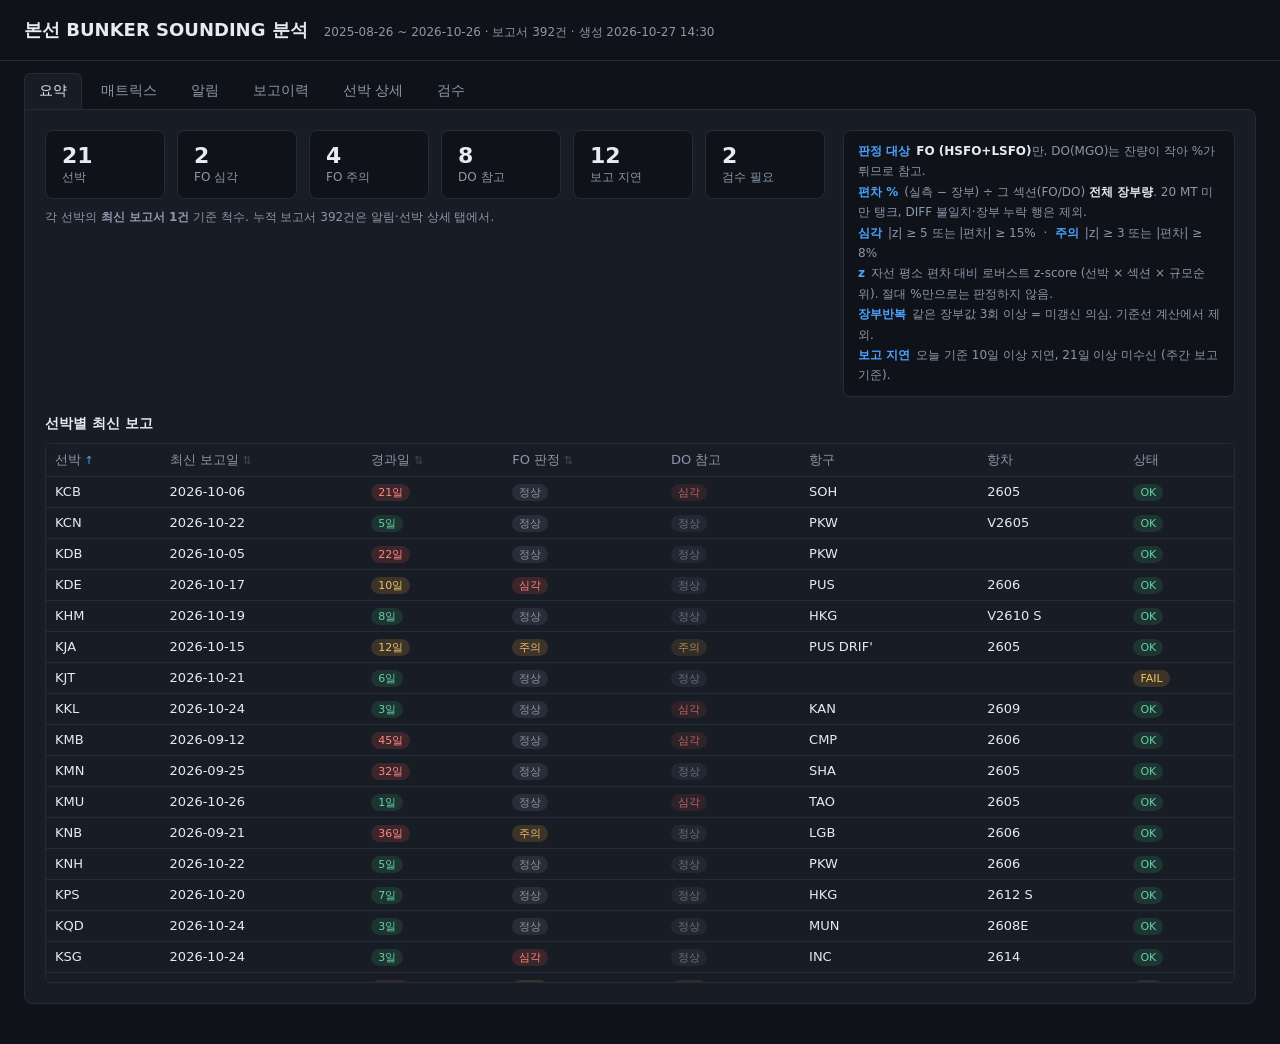
==== archive/bsr/index.html @ 246cec96 "chore(archive): 정적 자료 갱신 — archive/bsr/index.html" ====
<!DOCTYPE html>
<html lang="ko">
<head>
<meta charset="utf-8">
<meta name="viewport" content="width=device-width, initial-scale=1">
<title>본선 BUNKER SOUNDING 분석</title>
<style>
  :root{
    --bg:#0f1319; --panel:#171c25; --line:#252c38; --text:#e6eaf2;
    --muted:#8b97ab; --accent:#4da3ff; --pocket:#3fb27f; --short:#e2544a;
    --warn:#e0a33e; --high:#e2544a;
  }
  *{box-sizing:border-box}
  body{margin:0;background:var(--bg);color:var(--text);
    font-family:"Malgun Gothic","맑은 고딕",system-ui,sans-serif;font-size:14px}
  header{padding:18px 24px;border-bottom:1px solid var(--line);
    display:flex;align-items:baseline;gap:16px;flex-wrap:wrap}
  h1{font-size:18px;margin:0;font-weight:600}
  .sub{color:var(--muted);font-size:12px}
  nav{display:flex;gap:4px;padding:12px 24px 0;flex-wrap:wrap}
  nav button{background:none;border:1px solid transparent;color:var(--muted);
    padding:8px 14px;border-radius:6px 6px 0 0;cursor:pointer;font-size:14px}
  nav button.on{color:var(--text);background:var(--panel);
    border-color:var(--line);border-bottom-color:var(--panel)}
  main{padding:0 24px 40px}
  section{display:none;background:var(--panel);border:1px solid var(--line);
    border-radius:0 8px 8px 8px;padding:20px}
  section.on{display:block}
  .toprow{display:flex;gap:18px;align-items:flex-start;flex-wrap:wrap;
    margin-bottom:18px}
  .kpis{display:flex;gap:12px;flex-wrap:wrap}
  .rules{flex:1;min-width:360px;background:var(--bg);border:1px solid var(--line);
    border-radius:8px;padding:10px 14px;font-size:12px;line-height:1.7;
    color:var(--muted)}
  .rules b{color:var(--text);font-weight:600}
  .rules .t{color:var(--accent);font-weight:600;margin-right:6px}
  .pill.none{background:rgba(139,151,171,.14);color:var(--muted)}
  .kpi{background:var(--bg);border:1px solid var(--line);border-radius:8px;
    padding:12px 16px;min-width:120px}
  .kpi b{display:block;font-size:22px;font-weight:600}
  .kpi span{color:var(--muted);font-size:12px}
  table{border-collapse:collapse;width:100%;font-size:13px}
  th,td{border-bottom:1px solid var(--line);padding:7px 9px;text-align:left;
    white-space:nowrap}
  th{color:var(--muted);font-weight:500;position:sticky;top:0;
    background:var(--panel)}
  td.num,th.num{text-align:right;font-variant-numeric:tabular-nums}
  th[data-k]{cursor:pointer;user-select:none}
  th[data-k]::after{content:" \21C5";opacity:.35;font-size:11px}
  th[data-k].asc::after{content:" \2191";opacity:1;color:var(--accent)}
  th[data-k].desc::after{content:" \2193";opacity:1;color:var(--accent)}
  .wrap{max-height:60vh;overflow:auto;border:1px solid var(--line);
    border-radius:6px}
  .pill{padding:2px 7px;border-radius:99px;font-size:11px}
  .pill.high{background:rgba(226,84,74,.18);color:#ff8880}
  .pill.warn{background:rgba(224,163,62,.18);color:#f0c069}
  .pill.ok{background:rgba(63,178,127,.16);color:#63d3a1}
  textarea{width:100%;min-height:180px;background:var(--bg);color:var(--text);
    border:1px solid var(--line);border-radius:6px;padding:10px;
    font-family:Consolas,monospace;font-size:12px;line-height:1.5}
  .mono{text-align:center;font-variant-numeric:tabular-nums}
  .mono.zero{color:var(--short)}
  .pos{color:var(--pocket)} .neg{color:var(--short)}
  .matrix{overflow:auto;border:1px solid var(--line);border-radius:6px}
  .matrix td,.matrix th{border:1px solid var(--line);text-align:center;
    padding:5px 6px;font-size:12px}
  .matrix th.v{text-align:left}
  .cell{display:block;border-radius:4px;padding:3px 4px;color:#fff}
  .controls{display:flex;gap:10px;align-items:center;margin-bottom:14px;
    flex-wrap:wrap}
  select,input{background:var(--bg);color:var(--text);
    border:1px solid var(--line);border-radius:6px;padding:7px 10px;
    font-size:13px}
  .legend{color:var(--muted);font-size:12px;margin-top:10px}
  .pickrow{display:flex;gap:10px;align-items:center;margin-bottom:10px;
    flex-wrap:wrap;color:var(--muted);font-size:13px}
  .pickrow select{color:var(--text)}
  .chip{background:var(--bg);border:1px solid var(--line);color:var(--muted);
    border-radius:99px;padding:5px 13px;cursor:pointer;font-size:13px}
  .chip.on{background:var(--accent);border-color:var(--accent);color:#06121f;
    font-weight:600}
  .legendrow{display:flex;gap:14px;flex-wrap:wrap;margin-top:8px;
    color:var(--muted);font-size:12px}
  .legendrow .lg{display:flex;align-items:center;gap:6px}
  .legendrow i{width:11px;height:11px;border-radius:3px;display:inline-block}
  .tag{background:var(--line);color:var(--muted);border-radius:4px;
    padding:1px 6px;font-size:11px;margin-left:2px}
  #tip{position:fixed;z-index:20;display:none;pointer-events:none;
    background:#0b0f15;border:1px solid var(--line);border-radius:6px;
    padding:9px 11px;font-size:12px;line-height:1.6;color:var(--text);
    box-shadow:0 6px 22px rgba(0,0,0,.5);white-space:nowrap}
  #tip b{color:var(--accent);font-weight:600}
  #tip .k{color:var(--muted);display:inline-block;min-width:52px}
  svg{display:block;max-width:100%}
  .axis{stroke:var(--line)} .gridline{stroke:var(--line);stroke-dasharray:3 3}
  .tick{fill:var(--muted);font-size:10px}
</style>
</head>
<body>
<header>
  <h1>본선 BUNKER SOUNDING 분석</h1>
  <span class="sub" id="meta"></span>
</header>
<nav id="tabs"></nav>
<div id="tip"></div>
<main>
  <section id="tab-summary" class="on"></section>
  <section id="tab-matrix"></section>
  <section id="tab-alerts"></section>
  <section id="tab-reporting"></section>
  <section id="tab-vessel"></section>
  <section id="tab-review"></section>
</main>
<script>
const DATA = {"generated": "2026-10-27 14:30", "today": "2026-10-27", "rows": [{"file": "KCB_BSR_20260101.xlsx", "code": "KCB", "name": "KMTC COLOMBO", "date": "2026-01-01", "port": "KHI", "voy": "2507", "section": "DO", "grade": "MGO", "sounding": 262.1, "log": 220.671, "diff": 41.429, "pct": 18.774, "sec_log": 220.671, "sg": 0.85, "status": "OK", "reasons": "", "ok": true, "rank": 1, "stale_log": false, "z": 0.06}, {"file": "KCB_BSR_20260101.xlsx", "code": "KCB", "name": "KMTC COLOMBO", "date": "2026-01-01", "port": "KHI", "voy": "2507", "section": "FO", "grade": "HSFO", "sounding": 3656.586, "log": 3612.864, "diff": 43.722, "pct": 1.089, "sec_log": 4016.551, "sg": 0.97, "status": "OK", "reasons": "", "ok": true, "rank": 1, "stale_log": false, "z": 0.66}, {"file": "KCB_BSR_20260101.xlsx", "code": "KCB", "name": "KMTC COLOMBO", "date": "2026-01-01", "port": "KHI", "voy": "2507", "section": "FO", "grade": "LSFO", "sounding": 433.866, "log": 403.687, "diff": 30.179, "pct": 0.751, "sec_log": 4016.551, "sg": 0.95, "status": "OK", "reasons": "", "ok": true, "rank": 2, "stale_log": false, "z": 0.66}, {"file": "KCB_BSR_20260118.xlsx", "code": "KCB", "name": "KMTC COLOMBO", "date": "2026-01-18", "port": "KHI", "voy": "2507", "section": "DO", "grade": "MGO", "sounding": 259.993, "log": 220.671, "diff": 39.322, "pct": 17.819, "sec_log": 220.671, "sg": 0.85, "status": "OK", "reasons": "DATE_MISMATCH", "ok": true, "rank": 1, "stale_log": false, "z": 0.0}, {"file": "KCB_BSR_20260118.xlsx", "code": "KCB", "name": "KMTC COLOMBO", "date": "2026-01-18", "port": "KHI", "voy": "2507", "section": "FO", "grade": "HSFO", "sounding": 3656.586, "log": 3612.864, "diff": 43.722, "pct": 1.134, "sec_log": 3855.755, "sg": 0.97, "status": "OK", "reasons": "DATE_MISMATCH", "ok": true, "rank": 1, "stale_log": false, "z": 0.67}, {"file": "KCB_BSR_20260118.xlsx", "code": "KCB", "name": "KMTC COLOMBO", "date": "2026-01-18", "port": "KHI", "voy": "2507", "section": "FO", "grade": "LSFO", "sounding": 285.57, "log": 242.891, "diff": 42.679, "pct": 1.107, "sec_log": 3855.755, "sg": 0.95, "status": "OK", "reasons": "DATE_MISMATCH", "ok": true, "rank": 2, "stale_log": false, "z": 1.24}, {"file": "KCB_BSR_20260124.xlsx", "code": "KCB", "name": "KMTC COLOMBO", "date": "2026-01-24", "port": "TAO", "voy": "2601", "section": "DO", "grade": "MGO", "sounding": 314.344, "log": 287.641, "diff": 26.703, "pct": 9.283, "sec_log": 287.641, "sg": 0.85, "status": "OK", "reasons": "", "ok": true, "rank": 1, "stale_log": false, "z": -0.56}, {"file": "KCB_BSR_20260124.xlsx", "code": "KCB", "name": "KMTC COLOMBO", "date": "2026-01-24", "port": "TAO", "voy": "2601", "section": "FO", "grade": "HSFO", "sounding": 2595.301, "log": 2546.126, "diff": 49.175, "pct": 1.799, "sec_log": 2733.166, "sg": 0.97, "status": "OK", "reasons": "", "ok": true, "rank": 1, "stale_log": false, "z": 0.96}, {"file": "KCB_BSR_20260124.xlsx", "code": "KCB", "name": "KMTC COLOMBO", "date": "2026-01-24", "port": "TAO", "voy": "2601", "section": "FO", "grade": "LSFO", "sounding": 207.74, "log": 187.04, "diff": 20.7, "pct": 0.757, "sec_log": 2733.166, "sg": 0.95, "status": "OK", "reasons": "", "ok": true, "rank": 2, "stale_log": false, "z": 0.67}, {"file": "KCB_BSR_20260205.xlsx", "code": "KCB", "name": "KMTC COLOMBO", "date": "2026-02-05", "port": "SIN", "voy": "2601", "section": "DO", "grade": "MGO", "sounding": 314.344, "log": 287.641, "diff": 26.703, "pct": 9.283, "sec_log": 287.641, "sg": 0.85, "status": "OK", "reasons": "", "ok": true, "rank": 1, "stale_log": false, "z": -0.56}, {"file": "KCB_BSR_20260205.xlsx", "code": "KCB", "name": "KMTC COLOMBO", "date": "2026-02-05", "port": "SIN", "voy": "2601", "section": "FO", "grade": "HSFO", "sounding": 2595.301, "log": 2546.126, "diff": 49.175, "pct": 1.799, "sec_log": 2733.166, "sg": 0.97, "status": "OK", "reasons": "", "ok": true, "rank": 1, "stale_log": false, "z": 0.96}, {"file": "KCB_BSR_20260205.xlsx", "code": "KCB", "name": "KMTC COLOMBO", "date": "2026-02-05", "port": "SIN", "voy": "2601", "section": "FO", "grade": "LSFO", "sounding": 207.74, "log": 187.04, "diff": 20.7, "pct": 0.757, "sec_log": 2733.166, "sg": 0.95, "status": "OK", "reasons": "", "ok": true, "rank": 2, "stale_log": false, "z": 0.67}, {"file": "KCB_BSR_20260209.xlsx", "code": "KCB", "name": "KMTC COLOMBO", "date": "2026-02-09", "port": "SIN", "voy": "2601", "section": "DO", "grade": "MGO", "sounding": 269.603, "log": 250.881, "diff": 18.722, "pct": 7.462, "sec_log": 250.881, "sg": 0.85, "status": "OK", "reasons": "", "ok": true, "rank": 1, "stale_log": false, "z": -0.67}, {"file": "KCB_BSR_20260209.xlsx", "code": "KCB", "name": "KMTC COLOMBO", "date": "2026-02-09", "port": "SIN", "voy": "2601", "section": "FO", "grade": "HSFO", "sounding": 2184.843, "log": 2148.305, "diff": 36.538, "pct": 1.468, "sec_log": 2489.61, "sg": 0.88, "status": "OK", "reasons": "", "ok": true, "rank": 1, "stale_log": false, "z": 0.82}, {"file": "KCB_BSR_20260209.xlsx", "code": "KCB", "name": "KMTC COLOMBO", "date": "2026-02-09", "port": "SIN", "voy": "2601", "section": "FO", "grade": "LSFO", "sounding": 371.84, "log": 341.305, "diff": 30.535, "pct": 1.226, "sec_log": 2489.61, "sg": 0.88, "status": "OK", "reasons": "", "ok": true, "rank": 2, "stale_log": false, "z": 1.43}, {"file": "KCB_BSR_20260210.xlsx", "code": "KCB", "name": "KMTC COLOMBO", "date": "2026-02-10", "port": "SIN", "voy": "2601", "section": "DO", "grade": "MGO", "sounding": 269.603, "log": 250.881, "diff": 18.722, "pct": 7.462, "sec_log": 250.881, "sg": 0.85, "status": "OK", "reasons": "", "ok": true, "rank": 1, "stale_log": false, "z": -0.67}, {"file": "KCB_BSR_20260210.xlsx", "code": "KCB", "name": "KMTC COLOMBO", "date": "2026-02-10", "port": "SIN", "voy": "2601", "section": "FO", "grade": "HSFO", "sounding": 2184.843, "log": 2148.305, "diff": 36.538, "pct": 1.468, "sec_log": 2489.61, "sg": 0.88, "status": "OK", "reasons": "", "ok": true, "rank": 1, "stale_log": false, "z": 0.82}, {"file": "KCB_BSR_20260210.xlsx", "code": "KCB", "name": "KMTC COLOMBO", "date": "2026-02-10", "port": "SIN", "voy": "2601", "section": "FO", "grade": "LSFO", "sounding": 371.84, "log": 341.305, "diff": 30.535, "pct": 1.226, "sec_log": 2489.61, "sg": 0.88, "status": "OK", "reasons": "", "ok": true, "rank": 2, "stale_log": false, "z": 1.43}, {"file": "KCB_BSR_20260221.xlsx", "code": "KCB", "name": "KMTC COLOMBO", "date": "2026-02-21", "port": "MUN", "voy": "2601", "section": "DO", "grade": "MGO", "sounding": 275.803, "log": 250.881, "diff": 24.922, "pct": 9.934, "sec_log": 250.881, "sg": 0.85, "status": "OK", "reasons": "", "ok": true, "rank": 1, "stale_log": false, "z": -0.51}, {"file": "KCB_BSR_20260221.xlsx", "code": "KCB", "name": "KMTC COLOMBO", "date": "2026-02-21", "port": "MUN", "voy": "2601", "section": "FO", "grade": "HSFO", "sounding": 4126.968, "log": 4095.451, "diff": 31.517, "pct": 0.641, "sec_log": 4918.38, "sg": 0.88, "status": "OK", "reasons": "", "ok": true, "rank": 1, "stale_log": false, "z": 0.46}, {"file": "KCB_BSR_20260221.xlsx", "code": "KCB", "name": "KMTC COLOMBO", "date": "2026-02-21", "port": "MUN", "voy": "2601", "section": "FO", "grade": "LSFO", "sounding": 856.424, "log": 822.929, "diff": 33.495, "pct": 0.681, "sec_log": 4918.38, "sg": 0.88, "status": "OK", "reasons": "", "ok": true, "rank": 2, "stale_log": false, "z": 0.55}, {"file": "KCB_BSR_20260314.xls", "code": "KCB", "name": "KMTC COLOMBO", "date": "2026-03-14", "port": "TAO", "voy": "2601", "section": "DO", "grade": "MGO", "sounding": 281.811, "log": 247.711, "diff": 34.1, "pct": 13.766, "sec_log": 247.711, "sg": 0.85, "status": "OK", "reasons": "", "ok": true, "rank": 1, "stale_log": false, "z": -0.26}, {"file": "KCB_BSR_20260314.xls", "code": "KCB", "name": "KMTC COLOMBO", "date": "2026-03-14", "port": "TAO", "voy": "2601", "section": "FO", "grade": "HSFO", "sounding": 3265.12, "log": 3239.671, "diff": 25.449, "pct": 0.66, "sec_log": 3855.192, "sg": 0.88, "status": "OK", "reasons": "", "ok": true, "rank": 1, "stale_log": false, "z": 0.47}, {"file": "KCB_BSR_20260314.xls", "code": "KCB", "name": "KMTC COLOMBO", "date": "2026-03-14", "port": "TAO", "voy": "2601", "section": "FO", "grade": "LSFO", "sounding": 628.574, "log": 615.521, "diff": 13.053, "pct": 0.339, "sec_log": 3855.192, "sg": 0.88, "status": "OK", "reasons": "", "ok": true, "rank": 2, "stale_log": false, "z": 0.0}, {"file": "KCB_BSR_20260502.xls", "code": "KCB", "name": "KMTC COLOMBO", "date": "2026-05-02", "port": "TAO", "voy": "2603", "section": "DO", "grade": "MGO", "sounding": 71.886, "log": 45.551, "diff": 26.335, "pct": 57.815, "sec_log": 45.551, "sg": 0.85, "status": "OK", "reasons": "", "ok": true, "rank": 1, "stale_log": false, "z": 2.6}, {"file": "KCB_BSR_20260502.xls", "code": "KCB", "name": "KMTC COLOMBO", "date": "2026-05-02", "port": "TAO", "voy": "2603", "section": "FO", "grade": "HSFO", "sounding": 2950.98, "log": 3029.34, "diff": -78.36, "pct": -2.181, "sec_log": 3592.215, "sg": 0.88, "status": "OK", "reasons": "", "ok": true, "rank": 1, "stale_log": false, "z": -0.74}, {"file": "KCB_BSR_20260502.xls", "code": "KCB", "name": "KMTC COLOMBO", "date": "2026-05-02", "port": "TAO", "voy": "2603", "section": "FO", "grade": "LSFO", "sounding": 541.109, "log": 562.875, "diff": -21.766, "pct": -0.606, "sec_log": 3592.215, "sg": 0.88, "status": "OK", "reasons": "", "ok": true, "rank": 2, "stale_log": false, "z": -1.52}, {"file": "KCB_BSR_20260507.xls", "code": "KCB", "name": "KMTC COLOMBO", "date": "2026-05-07", "port": "SHA ANCHOR'", "voy": "2603", "section": "DO", "grade": "MGO", "sounding": 64.372, "log": 45.551, "diff": 18.821, "pct": 41.318, "sec_log": 45.551, "sg": 0.88, "status": "OK", "reasons": "", "ok": true, "rank": 1, "stale_log": false, "z": 1.53}, {"file": "KCB_BSR_20260507.xls", "code": "KCB", "name": "KMTC COLOMBO", "date": "2026-05-07", "port": "SHA ANCHOR'", "voy": "2603", "section": "FO", "grade": "HSFO", "sounding": 2926.235, "log": 3019.499, "diff": -93.264, "pct": -2.658, "sec_log": 3508.643, "sg": 0.93, "status": "OK", "reasons": "", "ok": true, "rank": 1, "stale_log": false, "z": -0.95}, {"file": "KCB_BSR_20260507.xls", "code": "KCB", "name": "KMTC COLOMBO", "date": "2026-05-07", "port": "SHA ANCHOR'", "voy": "2603", "section": "FO", "grade": "LSFO", "sounding": 487.715, "log": 489.144, "diff": -1.429, "pct": -0.041, "sec_log": 3508.643, "sg": 0.93, "status": "OK", "reasons": "", "ok": true, "rank": 2, "stale_log": false, "z": -0.61}, {"file": "KCB_BSR_20260517.xls", "code": "KCB", "name": "KMTC COLOMBO", "date": "2026-05-17", "port": "DCB", "voy": "2603", "section": "DO", "grade": "MGO", "sounding": 65.402, "log": 45.551, "diff": 19.851, "pct": 43.58, "sec_log": 45.551, "sg": 0.88, "status": "OK", "reasons": "", "ok": true, "rank": 1, "stale_log": false, "z": 1.68}, {"file": "KCB_BSR_20260517.xls", "code": "KCB", "name": "KMTC COLOMBO", "date": "2026-05-17", "port": "DCB", "voy": "2603", "section": "FO", "grade": "HSFO", "sounding": 2863.249, "log": 2925.514, "diff": -62.265, "pct": -1.946, "sec_log": 3200.267, "sg": 0.93, "status": "OK", "reasons": "", "ok": true, "rank": 1, "stale_log": false, "z": -0.64}, {"file": "KCB_BSR_20260517.xls", "code": "KCB", "name": "KMTC COLOMBO", "date": "2026-05-17", "port": "DCB", "voy": "2603", "section": "FO", "grade": "LSFO", "sounding": 246.362, "log": 274.753, "diff": -28.391, "pct": -0.887, "sec_log": 3200.267, "sg": 0.93, "status": "OK", "reasons": "", "ok": true, "rank": 2, "stale_log": false, "z": -1.98}, {"file": "KCB_BSR_20260601.xls", "code": "KCB", "name": "KMTC COLOMBO", "date": "2026-06-01", "port": "KLF", "voy": "2603", "section": "DO", "grade": "MGO", "sounding": 66.203, "log": 45.551, "diff": 20.652, "pct": 45.337, "sec_log": 45.551, "sg": 0.88, "status": "OK", "reasons": "", "ok": true, "rank": 1, "stale_log": false, "z": 1.79}, {"file": "KCB_BSR_20260601.xls", "code": "KCB", "name": "KMTC COLOMBO", "date": "2026-06-01", "port": "KLF", "voy": "2603", "section": "FO", "grade": "HSFO", "sounding": 3384.355, "log": 3438.356, "diff": -54.001, "pct": -1.304, "sec_log": 4141.026, "sg": 0.95, "status": "OK", "reasons": "", "ok": true, "rank": 1, "stale_log": false, "z": -0.37}, {"file": "KCB_BSR_20260601.xls", "code": "KCB", "name": "KMTC COLOMBO", "date": "2026-06-01", "port": "KLF", "voy": "2603", "section": "FO", "grade": "LSFO", "sounding": 628.117, "log": 702.67, "diff": -74.553, "pct": -1.8, "sec_log": 4141.026, "sg": 0.95, "status": "OK", "reasons": "", "ok": true, "rank": 2, "stale_log": false, "z": -3.45}, {"file": "KCB_BSR_20260620.xls", "code": "KCB", "name": "KMTC COLOMBO", "date": "2026-06-20", "port": "PKW", "voy": "2603", "section": "DO", "grade": "MGO", "sounding": 63.591, "log": 45.551, "diff": 18.04, "pct": 39.604, "sec_log": 45.551, "sg": 0.88, "status": "OK", "reasons": "", "ok": true, "rank": 1, "stale_log": false, "z": 1.42}, {"file": "KCB_BSR_20260620.xls", "code": "KCB", "name": "KMTC COLOMBO", "date": "2026-06-20", "port": "PKW", "voy": "2603", "section": "FO", "grade": "HSFO", "sounding": 3003.631, "log": 3060.102, "diff": -56.471, "pct": -1.562, "sec_log": 3614.469, "sg": 0.95, "status": "OK", "reasons": "", "ok": true, "rank": 1, "stale_log": false, "z": -0.48}, {"file": "KCB_BSR_20260620.xls", "code": "KCB", "name": "KMTC COLOMBO", "date": "2026-06-20", "port": "PKW", "voy": "2603", "section": "FO", "grade": "LSFO", "sounding": 436.513, "log": 554.367, "diff": -117.854, "pct": -3.261, "sec_log": 3614.469, "sg": 0.95, "status": "OK", "reasons": "", "ok": true, "rank": 2, "stale_log": false, "z": -5.81}, {"file": "KCB_BSR_20260702.xls", "code": "KCB", "name": "KMTC COLOMBO", "date": "2026-07-02", "port": "SHA", "voy": "2604", "section": "DO", "grade": "MGO", "sounding": 153.963, "log": 140.651, "diff": 13.312, "pct": 9.465, "sec_log": 140.651, "sg": 0.88, "status": "OK", "reasons": "", "ok": true, "rank": 1, "stale_log": true, "z": -0.54}, {"file": "KCB_BSR_20260702.xls", "code": "KCB", "name": "KMTC COLOMBO", "date": "2026-07-02", "port": "SHA", "voy": "2604", "section": "FO", "grade": "HSFO", "sounding": 2705.505, "log": 2825.395, "diff": -119.89, "pct": -3.467, "sec_log": 3458.314, "sg": 0.95, "status": "OK", "reasons": "", "ok": true, "rank": 1, "stale_log": false, "z": -1.29}, {"file": "KCB_BSR_20260702.xls", "code": "KCB", "name": "KMTC COLOMBO", "date": "2026-07-02", "port": "SHA", "voy": "2604", "section": "FO", "grade": "LSFO", "sounding": 615.928, "log": 632.919, "diff": -16.991, "pct": -0.491, "sec_log": 3458.314, "sg": 0.95, "status": "OK", "reasons": "", "ok": true, "rank": 2, "stale_log": false, "z": -1.34}, {"file": "KCB_BSR_20260708.xls", "code": "KCB", "name": "KMTC COLOMBO", "date": "2026-07-08", "port": "DCB", "voy": "2604", "section": "DO", "grade": "MGO", "sounding": 157.483, "log": 140.651, "diff": 16.832, "pct": 11.967, "sec_log": 140.651, "sg": 0.88, "status": "OK", "reasons": "", "ok": true, "rank": 1, "stale_log": true, "z": -0.38}, {"file": "KCB_BSR_20260708.xls", "code": "KCB", "name": "KMTC COLOMBO", "date": "2026-07-08", "port": "DCB", "voy": "2604", "section": "FO", "grade": "HSFO", "sounding": 3602.978, "log": 3700.548, "diff": -97.57, "pct": -2.339, "sec_log": 4171.326, "sg": 0.97, "status": "OK", "reasons": "", "ok": true, "rank": 1, "stale_log": false, "z": -0.81}, {"file": "KCB_BSR_20260708.xls", "code": "KCB", "name": "KMTC COLOMBO", "date": "2026-07-08", "port": "DCB", "voy": "2604", "section": "FO", "grade": "LSFO", "sounding": 498.876, "log": 470.778, "diff": 28.098, "pct": 0.674, "sec_log": 4171.326, "sg": 0.95, "status": "OK", "reasons": "", "ok": true, "rank": 2, "stale_log": false, "z": 0.54}, {"file": "KCB_BSR_20260731.xls", "code": "KCB", "name": "KMTC COLOMBO", "date": "2026-07-31", "port": "SOH", "voy": "2604", "section": "DO", "grade": "MGO", "sounding": 154.365, "log": 140.651, "diff": 13.714, "pct": 9.75, "sec_log": 140.651, "sg": 0.88, "status": "OK", "reasons": "", "ok": true, "rank": 1, "stale_log": true, "z": -0.53}, {"file": "KCB_BSR_20260731.xls", "code": "KCB", "name": "KMTC COLOMBO", "date": "2026-07-31", "port": "SOH", "voy": "2604", "section": "FO", "grade": "HSFO", "sounding": 2694.899, "log": 2751.827, "diff": -56.928, "pct": -1.892, "sec_log": 3009.551, "sg": 0.97, "status": "OK", "reasons": "", "ok": true, "rank": 1, "stale_log": false, "z": -0.62}, {"file": "KCB_BSR_20260731.xls", "code": "KCB", "name": "KMTC COLOMBO", "date": "2026-07-31", "port": "SOH", "voy": "2604", "section": "FO", "grade": "LSFO", "sounding": 265.639, "log": 257.724, "diff": 7.915, "pct": 0.263, "sec_log": 3009.551, "sg": 0.95, "status": "OK", "reasons": "", "ok": true, "rank": 2, "stale_log": false, "z": -0.12}, {"file": "KCB_BSR_20260818.xls", "code": "KCB", "name": "KMTC COLOMBO", "date": "2026-08-18", "port": "SHA ANC'", "voy": "2605", "section": "DO", "grade": "MGO", "sounding": 154.046, "log": 140.651, "diff": 13.395, "pct": 9.523, "sec_log": 140.651, "sg": 0.88, "status": "OK", "reasons": "", "ok": true, "rank": 1, "stale_log": true, "z": -0.54}, {"file": "KCB_BSR_20260818.xls", "code": "KCB", "name": "KMTC COLOMBO", "date": "2026-08-18", "port": "SHA ANC'", "voy": "2605", "section": "FO", "grade": "HSFO", "sounding": 1792.089, "log": 1805.277, "diff": -13.188, "pct": -0.663, "sec_log": 1989.468, "sg": 0.97, "status": "OK", "reasons": "", "ok": true, "rank": 1, "stale_log": false, "z": -0.09}, {"file": "KCB_BSR_20260818.xls", "code": "KCB", "name": "KMTC COLOMBO", "date": "2026-08-18", "port": "SHA ANC'", "voy": "2605", "section": "FO", "grade": "LSFO", "sounding": 190.809, "log": 184.191, "diff": 6.618, "pct": 0.333, "sec_log": 1989.468, "sg": 0.95, "status": "OK", "reasons": "", "ok": true, "rank": 2, "stale_log": false, "z": -0.01}, {"file": "KCB_BSR_20260829.xls", "code": "KCB", "name": "KMTC COLOMBO", "date": "2026-08-29", "port": "NBO", "voy": "2605", "section": "DO", "grade": "MGO", "sounding": 153.125, "log": 140.651, "diff": 12.474, "pct": 8.869, "sec_log": 140.651, "sg": 0.88, "status": "OK", "reasons": "", "ok": true, "rank": 1, "stale_log": true, "z": -0.58}, {"file": "KCB_BSR_20260829.xls", "code": "KCB", "name": "KMTC COLOMBO", "date": "2026-08-29", "port": "NBO", "voy": "2605", "section": "FO", "grade": "HSFO", "sounding": 3224.189, "log": 3240.199, "diff": -16.01, "pct": -0.442, "sec_log": 3618.451, "sg": 0.93, "status": "OK", "reasons": "", "ok": true, "rank": 1, "stale_log": false, "z": 0.0}, {"file": "KCB_BSR_20260829.xls", "code": "KCB", "name": "KMTC COLOMBO", "date": "2026-08-29", "port": "NBO", "voy": "2605", "section": "FO", "grade": "LSFO", "sounding": 329.357, "log": 320.642, "diff": 8.715, "pct": 0.241, "sec_log": 3618.451, "sg": 0.95, "status": "OK", "reasons": "", "ok": true, "rank": 2, "stale_log": false, "z": -0.16}, {"file": "KCB_BSR_20260829.xls", "code": "KCB", "name": "KMTC COLOMBO", "date": "2026-08-29", "port": "NBO", "voy": "2605", "section": "FO", "grade": "LSFO", "sounding": 72.1, "log": 57.61, "diff": null, "pct": 0.4, "sec_log": 3618.451, "sg": 0.95, "status": "OK", "reasons": "", "ok": true, "rank": 3, "stale_log": false, "z": null}, {"file": "KCB_BSR_20261006.xls", "code": "KCB", "name": "KMTC COLOMBO", "date": "2026-10-06", "port": "SOH", "voy": "2605", "section": "DO", "grade": "MGO", "sounding": 151.668, "log": 140.651, "diff": 11.017, "pct": 7.833, "sec_log": 140.651, "sg": 0.88, "status": "OK", "reasons": "", "ok": true, "rank": 1, "stale_log": true, "z": -0.65}, {"file": "KCB_BSR_20261006.xls", "code": "KCB", "name": "KMTC COLOMBO", "date": "2026-10-06", "port": "SOH", "voy": "2605", "section": "FO", "grade": "HSFO", "sounding": 2094.722, "log": 1987.131, "diff": 107.591, "pct": 3.979, "sec_log": 2704.182, "sg": 0.93, "status": "OK", "reasons": "", "ok": true, "rank": 1, "stale_log": false, "z": 1.89}, {"file": "KCB_BSR_20261006.xls", "code": "KCB", "name": "KMTC COLOMBO", "date": "2026-10-06", "port": "SOH", "voy": "2605", "section": "FO", "grade": "LSFO", "sounding": 749.205, "log": 717.051, "diff": 32.154, "pct": 1.189, "sec_log": 2704.182, "sg": 0.91, "status": "OK", "reasons": "", "ok": true, "rank": 2, "stale_log": false, "z": 1.37}, {"file": "KCN_BSR_20260112.xls", "code": "KCN", "name": "KMTC CHENNAI", "date": "2026-01-12", "port": "MUN", "voy": "V2508", "section": "DO", "grade": "MGO", "sounding": 136.21, "log": 125.139, "diff": 11.071, "pct": 8.847, "sec_log": 125.139, "sg": 0.88, "status": "OK", "reasons": "", "ok": true, "rank": 1, "stale_log": false, "z": -0.92}, {"file": "KCN_BSR_20260112.xlsx.xls", "code": "KCN", "name": "KMTC CHENNAI", "date": "2026-01-12", "port": "MUN", "voy": "V2508", "section": "DO", "grade": "MGO", "sounding": 136.21, "log": 125.139, "diff": 11.071, "pct": 8.847, "sec_log": 125.139, "sg": 0.88, "status": "OK", "reasons": "", "ok": true, "rank": 1, "stale_log": false, "z": -0.92}, {"file": "KCN_BSR_20260112.xls", "code": "KCN", "name": "KMTC CHENNAI", "date": "2026-01-12", "port": "MUN", "voy": "V2508", "section": "FO", "grade": "HSFO", "sounding": 2642.911, "log": 2599.156, "diff": 43.755, "pct": 1.683, "sec_log": 2599.156, "sg": 0.91, "status": "OK", "reasons": "", "ok": true, "rank": 1, "stale_log": false, "z": 0.54}, {"file": "KCN_BSR_20260112.xlsx.xls", "code": "KCN", "name": "KMTC CHENNAI", "date": "2026-01-12", "port": "MUN", "voy": "V2508", "section": "FO", "grade": "HSFO", "sounding": 2642.911, "log": 2599.156, "diff": 43.755, "pct": 1.683, "sec_log": 2599.156, "sg": 0.91, "status": "OK", "reasons": "", "ok": true, "rank": 1, "stale_log": false, "z": 0.54}, {"file": "KCN_BSR_20260130.xls", "code": "KCN", "name": "KMTC CHENNAI", "date": "2026-01-30", "port": "KAN", "voy": "V2601", "section": "DO", "grade": "MGO", "sounding": 129.916, "log": 116.889, "diff": 13.027, "pct": 11.145, "sec_log": 116.889, "sg": 0.88, "status": "OK", "reasons": "", "ok": true, "rank": 1, "stale_log": false, "z": 0.21}, {"file": "KCN_BSR_20260130.xlsx.xls", "code": "KCN", "name": "KMTC CHENNAI", "date": "2026-01-30", "port": "KAN", "voy": "V2601", "section": "DO", "grade": "MGO", "sounding": 129.916, "log": 116.889, "diff": 13.027, "pct": 11.145, "sec_log": 116.889, "sg": 0.88, "status": "OK", "reasons": "", "ok": true, "rank": 1, "stale_log": false, "z": 0.21}, {"file": "KCN_BSR_20260130.xls", "code": "KCN", "name": "KMTC CHENNAI", "date": "2026-01-30", "port": "KAN", "voy": "V2601", "section": "FO", "grade": "HSFO", "sounding": 1898.63, "log": 1843.606, "diff": 55.024, "pct": 2.985, "sec_log": 1843.606, "sg": 0.91, "status": "OK", "reasons": "", "ok": true, "rank": 1, "stale_log": false, "z": 1.62}, {"file": "KCN_BSR_20260130.xlsx.xls", "code": "KCN", "name": "KMTC CHENNAI", "date": "2026-01-30", "port": "KAN", "voy": "V2601", "section": "FO", "grade": "HSFO", "sounding": 1898.63, "log": 1843.606, "diff": 55.024, "pct": 2.985, "sec_log": 1843.606, "sg": 0.91, "status": "OK", "reasons": "", "ok": true, "rank": 1, "stale_log": false, "z": 1.62}, {"file": "KCN_BSR_20260216.xls", "code": "KCN", "name": "KMTC CHENNAI", "date": "2026-02-16", "port": "PKW", "voy": "V2601", "section": "DO", "grade": "MGO", "sounding": 117.377, "log": 104.809, "diff": 12.568, "pct": 11.991, "sec_log": 104.809, "sg": 0.88, "status": "OK", "reasons": "", "ok": true, "rank": 1, "stale_log": false, "z": 0.62}, {"file": "KCN_BSR_20260216.xlsx.xls", "code": "KCN", "name": "KMTC CHENNAI", "date": "2026-02-16", "port": "PKW", "voy": "V2601", "section": "DO", "grade": "MGO", "sounding": 117.377, "log": 104.809, "diff": 12.568, "pct": 11.991, "sec_log": 104.809, "sg": 0.88, "status": "OK", "reasons": "", "ok": true, "rank": 1, "stale_log": false, "z": 0.62}, {"file": "KCN_BSR_20260216.xls", "code": "KCN", "name": "KMTC CHENNAI", "date": "2026-02-16", "port": "PKW", "voy": "V2601", "section": "FO", "grade": "HSFO", "sounding": 3117.901, "log": 3062.904, "diff": 54.997, "pct": 1.796, "sec_log": 3062.904, "sg": 0.91, "status": "OK", "reasons": "", "ok": true, "rank": 1, "stale_log": false, "z": 0.63}, {"file": "KCN_BSR_20260216.xlsx.xls", "code": "KCN", "name": "KMTC CHENNAI", "date": "2026-02-16", "port": "PKW", "voy": "V2601", "section": "FO", "grade": "HSFO", "sounding": 3117.901, "log": 3062.904, "diff": 54.997, "pct": 1.796, "sec_log": 3062.904, "sg": 0.91, "status": "OK", "reasons": "", "ok": true, "rank": 1, "stale_log": false, "z": 0.63}, {"file": "KCN_BSR_20260301.xls", "code": "KCN", "name": "KMTC CHENNAI", "date": "2026-03-01", "port": "KHI", "voy": "V2601", "section": "DO", "grade": "MGO", "sounding": 115.965, "log": 104.809, "diff": 11.156, "pct": 10.644, "sec_log": 104.809, "sg": null, "status": "OK", "reasons": "", "ok": true, "rank": 1, "stale_log": false, "z": -0.04}, {"file": "KCN_BSR_20260301.xlsx.xls", "code": "KCN", "name": "KMTC CHENNAI", "date": "2026-03-01", "port": "KHI", "voy": "V2601", "section": "DO", "grade": "MGO", "sounding": 115.965, "log": 104.809, "diff": 11.156, "pct": 10.644, "sec_log": 104.809, "sg": 0.88, "status": "OK", "reasons": "", "ok": true, "rank": 1, "stale_log": false, "z": -0.04}, {"file": "KCN_BSR_20260301.xls", "code": "KCN", "name": "KMTC CHENNAI", "date": "2026-03-01", "port": "KHI", "voy": "V2601", "section": "FO", "grade": "HSFO", "sounding": 3458.861, "log": 3423.468, "diff": 35.393, "pct": 1.034, "sec_log": 3423.468, "sg": null, "status": "OK", "reasons": "", "ok": true, "rank": 1, "stale_log": false, "z": 0.0}, {"file": "KCN_BSR_20260301.xlsx.xls", "code": "KCN", "name": "KMTC CHENNAI", "date": "2026-03-01", "port": "KHI", "voy": "V2601", "section": "FO", "grade": "HSFO", "sounding": 3458.861, "log": 3423.468, "diff": 35.393, "pct": 1.034, "sec_log": 3423.468, "sg": 0.93, "status": "OK", "reasons": "", "ok": true, "rank": 1, "stale_log": false, "z": 0.0}, {"file": "KCN_BSR_20260401.xls", "code": "KCN", "name": "KMTC CHENNAI", "date": "2026-04-01", "port": "NBO", "voy": "V2602", "section": "DO", "grade": "MGO", "sounding": 86.695, "log": 74.639, "diff": 12.056, "pct": 16.153, "sec_log": 74.639, "sg": 0.88, "status": "OK", "reasons": "", "ok": true, "rank": 1, "stale_log": true, "z": 2.67}, {"file": "KCN_BSR_20260401.xlsx.xls", "code": "KCN", "name": "KMTC CHENNAI", "date": "2026-04-01", "port": "NBO", "voy": "V2602", "section": "DO", "grade": "MGO", "sounding": 86.695, "log": 74.639, "diff": 12.056, "pct": 16.153, "sec_log": 74.639, "sg": 0.88, "status": "OK", "reasons": "", "ok": true, "rank": 1, "stale_log": true, "z": 2.67}, {"file": "KCN_BSR_20260401.xls", "code": "KCN", "name": "KMTC CHENNAI", "date": "2026-04-01", "port": "NBO", "voy": "V2602", "section": "FO", "grade": "HSFO", "sounding": 2609.963, "log": 2625.058, "diff": -15.095, "pct": -0.575, "sec_log": 2625.058, "sg": 0.91, "status": "OK", "reasons": "", "ok": true, "rank": 1, "stale_log": false, "z": -1.33}, {"file": "KCN_BSR_20260401.xlsx.xls", "code": "KCN", "name": "KMTC CHENNAI", "date": "2026-04-01", "port": "NBO", "voy": "V2602", "section": "FO", "grade": "HSFO", "sounding": 2609.963, "log": 2625.058, "diff": -15.095, "pct": -0.575, "sec_log": 2625.058, "sg": 0.91, "status": "OK", "reasons": "", "ok": true, "rank": 1, "stale_log": false, "z": -1.33}, {"file": "KCN_BSR_20260421.xls", "code": "KCN", "name": "KMTC CHENNAI", "date": "2026-04-21", "port": "NBO", "voy": "V2602", "section": "DO", "grade": "MGO", "sounding": 83.572, "log": 74.639, "diff": 8.933, "pct": 11.969, "sec_log": 74.639, "sg": 0.88, "status": "OK", "reasons": "", "ok": true, "rank": 1, "stale_log": true, "z": 0.61}, {"file": "KCN_BSR_20260421.xlsx.xls", "code": "KCN", "name": "KMTC CHENNAI", "date": "2026-04-21", "port": "NBO", "voy": "V2602", "section": "DO", "grade": "MGO", "sounding": 83.572, "log": 74.639, "diff": 8.933, "pct": 11.969, "sec_log": 74.639, "sg": 0.88, "status": "OK", "reasons": "", "ok": true, "rank": 1, "stale_log": true, "z": 0.61}, {"file": "KCN_BSR_20260421.xls", "code": "KCN", "name": "KMTC CHENNAI", "date": "2026-04-21", "port": "NBO", "voy": "V2602", "section": "FO", "grade": "HSFO", "sounding": 3233.428, "log": 3240.064, "diff": -6.636, "pct": -0.205, "sec_log": 3240.064, "sg": 0.93, "status": "OK", "reasons": "", "ok": true, "rank": 1, "stale_log": false, "z": -1.03}, {"file": "KCN_BSR_20260421.xlsx.xls", "code": "KCN", "name": "KMTC CHENNAI", "date": "2026-04-21", "port": "NBO", "voy": "V2602", "section": "FO", "grade": "HSFO", "sounding": 3233.428, "log": 3240.064, "diff": -6.636, "pct": -0.205, "sec_log": 3240.064, "sg": 0.93, "status": "OK", "reasons": "", "ok": true, "rank": 1, "stale_log": false, "z": -1.03}, {"file": "KCN_BSR_20260515.xls", "code": "KCN", "name": "KMTC CHENNAI", "date": "2026-05-15", "port": "TAO", "voy": "V2603", "section": "DO", "grade": "MGO", "sounding": 85.741, "log": 74.639, "diff": 11.102, "pct": 14.875, "sec_log": 74.639, "sg": 0.88, "status": "OK", "reasons": "", "ok": true, "rank": 1, "stale_log": true, "z": 2.04}, {"file": "KCN_BSR_20260515.xlsx.xls", "code": "KCN", "name": "KMTC CHENNAI", "date": "2026-05-15", "port": "TAO", "voy": "V2603", "section": "DO", "grade": "MGO", "sounding": 85.741, "log": 74.639, "diff": 11.102, "pct": 14.875, "sec_log": 74.639, "sg": 0.88, "status": "OK", "reasons": "", "ok": true, "rank": 1, "stale_log": true, "z": 2.04}, {"file": "KCN_BSR_20260515.xls", "code": "KCN", "name": "KMTC CHENNAI", "date": "2026-05-15", "port": "TAO", "voy": "V2603", "section": "FO", "grade": "HSFO", "sounding": 2490.14, "log": 2481.154, "diff": 8.986, "pct": 0.362, "sec_log": 2481.154, "sg": 0.93, "status": "OK", "reasons": "", "ok": true, "rank": 1, "stale_log": false, "z": -0.56}, {"file": "KCN_BSR_20260515.xlsx.xls", "code": "KCN", "name": "KMTC CHENNAI", "date": "2026-05-15", "port": "TAO", "voy": "V2603", "section": "FO", "grade": "HSFO", "sounding": 2490.14, "log": 2481.154, "diff": 8.986, "pct": 0.362, "sec_log": 2481.154, "sg": 0.93, "status": "OK", "reasons": "", "ok": true, "rank": 1, "stale_log": false, "z": -0.56}, {"file": "KCN_BSR_20260525.xls", "code": "KCN", "name": "KMTC CHENNAI", "date": "2026-05-25", "port": "TAO", "voy": "V2603", "section": "DO", "grade": "MGO", "sounding": 70.666, "log": 63.039, "diff": 7.627, "pct": 12.099, "sec_log": 63.039, "sg": 0.85, "status": "OK", "reasons": "", "ok": true, "rank": 1, "stale_log": false, "z": 0.67}, {"file": "KCN_BSR_20260525.xlsx.xls", "code": "KCN", "name": "KMTC CHENNAI", "date": "2026-05-25", "port": "TAO", "voy": "V2603", "section": "DO", "grade": "MGO", "sounding": 70.666, "log": 63.039, "diff": 7.627, "pct": 12.099, "sec_log": 63.039, "sg": 0.85, "status": "OK", "reasons": "", "ok": true, "rank": 1, "stale_log": false, "z": 0.67}, {"file": "KCN_BSR_20260525.xls", "code": "KCN", "name": "KMTC CHENNAI", "date": "2026-05-25", "port": "TAO", "voy": "V2603", "section": "FO", "grade": "HSFO", "sounding": 2260.066, "log": 2250.464, "diff": 9.602, "pct": 0.427, "sec_log": 2250.464, "sg": 0.93, "status": "OK", "reasons": "", "ok": true, "rank": 1, "stale_log": false, "z": -0.5}, {"file": "KCN_BSR_20260525.xlsx.xls", "code": "KCN", "name": "KMTC CHENNAI", "date": "2026-05-25", "port": "TAO", "voy": "V2603", "section": "FO", "grade": "HSFO", "sounding": 2260.066, "log": 2250.464, "diff": 9.602, "pct": 0.427, "sec_log": 2250.464, "sg": 0.93, "status": "OK", "reasons": "", "ok": true, "rank": 1, "stale_log": false, "z": -0.5}, {"file": "KCN_BSR_20260627.xls", "code": "KCN", "name": "KMTC CHENNAI", "date": "2026-06-27", "port": "KHI", "voy": "V2603", "section": "DO", "grade": "MGO", "sounding": 70.492, "log": 63.039, "diff": 7.453, "pct": 11.823, "sec_log": 63.039, "sg": 0.85, "status": "OK", "reasons": "", "ok": true, "rank": 1, "stale_log": false, "z": 0.54}, {"file": "KCN_BSR_20260627.xls", "code": "KCN", "name": "KMTC CHENNAI", "date": "2026-06-27", "port": "KHI", "voy": "V2603", "section": "FO", "grade": "HSFO", "sounding": 3902.103, "log": 3905.16, "diff": -3.057, "pct": -0.078, "sec_log": 3905.16, "sg": 0.93, "status": "OK", "reasons": "", "ok": true, "rank": 1, "stale_log": false, "z": -0.92}, {"file": "KCN_BSR_20260720.xls", "code": "KCN", "name": "KMTC CHENNAI", "date": "2026-07-20", "port": "KAN", "voy": "V2604", "section": "DO", "grade": "MGO", "sounding": 64.835, "log": 59.799, "diff": 5.036, "pct": 8.422, "sec_log": 59.799, "sg": 0.85, "status": "OK", "reasons": "", "ok": true, "rank": 1, "stale_log": false, "z": -1.13}, {"file": "KCN_BSR_20260720.xls", "code": "KCN", "name": "KMTC CHENNAI", "date": "2026-07-20", "port": "KAN", "voy": "V2604", "section": "FO", "grade": "HSFO", "sounding": 3040.945, "log": 3035.79, "diff": 5.155, "pct": 0.17, "sec_log": 3035.79, "sg": 0.93, "status": "OK", "reasons": "", "ok": true, "rank": 1, "stale_log": false, "z": -0.72}, {"file": "KCN_BSR_20260807.xls", "code": "KCN", "name": "KMTC CHENNAI", "date": "2026-08-07", "port": "PKW", "voy": "V2604", "section": "DO", "grade": "MGO", "sounding": 56.378, "log": 50.939, "diff": 5.439, "pct": 10.677, "sec_log": 50.939, "sg": 0.85, "status": "OK", "reasons": "", "ok": true, "rank": 1, "stale_log": false, "z": -0.02}, {"file": "KCN_BSR_20260807.xls", "code": "KCN", "name": "KMTC CHENNAI", "date": "2026-08-07", "port": "PKW", "voy": "V2604", "section": "FO", "grade": "HSFO", "sounding": 3879.582, "log": 3824.605, "diff": 54.977, "pct": 1.437, "sec_log": 3824.605, "sg": 0.93, "status": "OK", "reasons": "", "ok": true, "rank": 1, "stale_log": false, "z": 0.33}, {"file": "KCN_BSR_20260831.xls", "code": "KCN", "name": "KMTC CHENNAI", "date": "2026-08-31", "port": "TAO", "voy": "V2605", "section": "DO", "grade": "MGO", "sounding": 56.427, "log": 50.939, "diff": 5.488, "pct": 10.774, "sec_log": 50.939, "sg": 0.85, "status": "OK", "reasons": "", "ok": true, "rank": 1, "stale_log": false, "z": 0.02}, {"file": "KCN_BSR_20260831.xls", "code": "KCN", "name": "KMTC CHENNAI", "date": "2026-08-31", "port": "TAO", "voy": "V2605", "section": "FO", "grade": "HSFO", "sounding": 2691.472, "log": 2638.221, "diff": 53.251, "pct": 2.018, "sec_log": 2638.221, "sg": 0.93, "status": "OK", "reasons": "", "ok": true, "rank": 1, "stale_log": false, "z": 0.82}, {"file": "KCN_BSR_20260913.xls", "code": "KCN", "name": "KMTC CHENNAI", "date": "2026-09-13", "port": "NBO", "voy": "V2605", "section": "DO", "grade": "MGO", "sounding": 44.251, "log": 35.109, "diff": 9.142, "pct": 26.039, "sec_log": 35.109, "sg": 0.88, "status": "OK", "reasons": "", "ok": true, "rank": 1, "stale_log": false, "z": 7.52}, {"file": "KCN_BSR_20260913.xls", "code": "KCN", "name": "KMTC CHENNAI", "date": "2026-09-13", "port": "NBO", "voy": "V2605", "section": "FO", "grade": "HSFO", "sounding": 2911.101, "log": 2830.565, "diff": 80.536, "pct": 2.845, "sec_log": 2830.565, "sg": 0.9, "status": "OK", "reasons": "", "ok": true, "rank": 1, "stale_log": false, "z": 1.5}, {"file": "KCN_BSR_20260917.xls", "code": "KCN", "name": "KMTC CHENNAI", "date": "2026-09-17", "port": "SHK", "voy": "V2605", "section": "DO", "grade": "MGO", "sounding": 44.127, "log": 35.109, "diff": 9.018, "pct": 25.686, "sec_log": 35.109, "sg": 0.88, "status": "OK", "reasons": "", "ok": true, "rank": 1, "stale_log": false, "z": 7.35}, {"file": "KCN_BSR_20260917.xls", "code": "KCN", "name": "KMTC CHENNAI", "date": "2026-09-17", "port": "SHK", "voy": "V2605", "section": "FO", "grade": "HSFO", "sounding": 2817.612, "log": 2746.425, "diff": 71.187, "pct": 2.592, "sec_log": 2746.425, "sg": 0.9, "status": "OK", "reasons": "", "ok": true, "rank": 1, "stale_log": false, "z": 1.29}, {"file": "KCN_BSR_20260927.xls", "code": "KCN", "name": "KMTC CHENNAI", "date": "2026-09-27", "port": "SIN", "voy": "V2605", "section": "DO", "grade": "MGO", "sounding": 124.927, "log": 115.203, "diff": 9.724, "pct": 8.441, "sec_log": 115.203, "sg": 0.88, "status": "OK", "reasons": "", "ok": true, "rank": 1, "stale_log": false, "z": -1.12}, {"file": "KCN_BSR_20260927.xls", "code": "KCN", "name": "KMTC CHENNAI", "date": "2026-09-27", "port": "SIN", "voy": "V2605", "section": "FO", "grade": "HSFO", "sounding": 2575.937, "log": 2515.915, "diff": 60.022, "pct": 2.386, "sec_log": 2515.915, "sg": 0.9, "status": "OK", "reasons": "", "ok": true, "rank": 1, "stale_log": false, "z": 1.12}, {"file": "KCN_BSR_20261005.xls", "code": "KCN", "name": "KMTC CHENNAI", "date": "2026-10-05", "port": "NSA", "voy": "V2605", "section": "DO", "grade": "MGO", "sounding": 122.508, "log": 114.313, "diff": 8.195, "pct": 7.169, "sec_log": 114.313, "sg": 0.88, "status": "OK", "reasons": "", "ok": true, "rank": 1, "stale_log": false, "z": -1.75}, {"file": "KCN_BSR_20261005.xls", "code": "KCN", "name": "KMTC CHENNAI", "date": "2026-10-05", "port": "NSA", "voy": "V2605", "section": "FO", "grade": "HSFO", "sounding": 2629.721, "log": 2597.965, "diff": 31.756, "pct": 1.222, "sec_log": 2597.965, "sg": 0.9, "status": "OK", "reasons": "", "ok": true, "rank": 1, "stale_log": false, "z": 0.16}, {"file": "KCN_BSR_20261011.xls", "code": "KCN", "name": "KMTC CHENNAI", "date": "2026-10-11", "port": "KHI", "voy": "V2605", "section": "DO", "grade": "MGO", "sounding": 116.976, "log": 111.663, "diff": 5.313, "pct": 4.758, "sec_log": 111.663, "sg": 0.88, "status": "OK", "reasons": "", "ok": true, "rank": 1, "stale_log": false, "z": -2.93}, {"file": "KCN_BSR_20261011.xls", "code": "KCN", "name": "KMTC CHENNAI", "date": "2026-10-11", "port": "KHI", "voy": "V2605", "section": "FO", "grade": "HSFO", "sounding": 2509.131, "log": 2501.765, "diff": 7.366, "pct": 0.294, "sec_log": 2501.765, "sg": 0.9, "status": "OK", "reasons": "", "ok": true, "rank": 1, "stale_log": false, "z": -0.61}, {"file": "KCN_BSR_20261022.xls", "code": "KCN", "name": "KMTC CHENNAI", "date": "2026-10-22", "port": "PKW", "voy": "V2605", "section": "DO", "grade": "MGO", "sounding": 116.959, "log": 111.663, "diff": 5.296, "pct": 4.743, "sec_log": 111.663, "sg": 0.88, "status": "OK", "reasons": "", "ok": true, "rank": 1, "stale_log": false, "z": -2.94}, {"file": "KCN_BSR_20261022.xls", "code": "KCN", "name": "KMTC CHENNAI", "date": "2026-10-22", "port": "PKW", "voy": "V2605", "section": "FO", "grade": "HSFO", "sounding": 2056.427, "log": 2076.005, "diff": -19.578, "pct": -0.943, "sec_log": 2076.005, "sg": 0.9, "status": "OK", "reasons": "", "ok": true, "rank": 1, "stale_log": false, "z": -1.64}, {"file": "KDB_BSR_20260130.xlsx", "code": "KDB", "name": "KMTC DUBAI", "date": "2026-01-30", "port": "SHA", "voy": "", "section": "DO", "grade": "MGO", "sounding": 87.749, "log": 88.641, "diff": -0.892, "pct": -1.006, "sec_log": 88.641, "sg": null, "status": "OK", "reasons": "", "ok": true, "rank": 1, "stale_log": false, "z": -1.0}, {"file": "KDB_BSR_20260130.xlsx", "code": "KDB", "name": "KMTC DUBAI", "date": "2026-01-30", "port": "SHA", "voy": "", "section": "FO", "grade": "HSFO", "sounding": 1518.104, "log": 1478.978, "diff": 39.126, "pct": 2.645, "sec_log": 1478.978, "sg": 0.95, "status": "OK", "reasons": "", "ok": true, "rank": 1, "stale_log": false, "z": 0.02}, {"file": "KDB_BSR_20260204.xlsx", "code": "KDB", "name": "KMTC DUBAI", "date": "2026-02-04", "port": "DCB", "voy": "", "section": "DO", "grade": "MGO", "sounding": 86.44, "log": 88.641, "diff": -2.201, "pct": -2.483, "sec_log": 88.641, "sg": null, "status": "OK", "reasons": "", "ok": true, "rank": 1, "stale_log": false, "z": -1.24}, {"file": "KDB_BSR_20260204.xlsx", "code": "KDB", "name": "KMTC DUBAI", "date": "2026-02-04", "port": "DCB", "voy": "", "section": "FO", "grade": "HSFO", "sounding": 1420.157, "log": 1478.978, "diff": -58.821, "pct": -3.977, "sec_log": 1478.978, "sg": 0.95, "status": "OK", "reasons": "", "ok": true, "rank": 1, "stale_log": false, "z": -2.2}, {"file": "KDB_BSR_20260216.xlsx", "code": "KDB", "name": "KMTC DUBAI", "date": "2026-02-16", "port": "HZR", "voy": "", "section": "DO", "grade": "MGO", "sounding": 86.934, "log": 88.641, "diff": -1.707, "pct": -1.926, "sec_log": 88.641, "sg": null, "status": "OK", "reasons": "", "ok": true, "rank": 1, "stale_log": false, "z": -1.15}, {"file": "KDB_BSR_20260216.xlsx", "code": "KDB", "name": "KMTC DUBAI", "date": "2026-02-16", "port": "HZR", "voy": "", "section": "FO", "grade": "HSFO", "sounding": 875.2, "log": 898.538, "diff": -23.338, "pct": -2.597, "sec_log": 898.538, "sg": 0.95, "status": "OK", "reasons": "", "ok": true, "rank": 1, "stale_log": false, "z": -1.74}, {"file": "KDB_BSR_20260310.xlsx", "code": "KDB", "name": "KMTC DUBAI", "date": "2026-03-10", "port": "SHA", "voy": "", "section": "DO", "grade": "MGO", "sounding": 83.438, "log": 88.641, "diff": -5.203, "pct": -5.87, "sec_log": 88.641, "sg": null, "status": "OK", "reasons": "", "ok": true, "rank": 1, "stale_log": false, "z": -1.79}, {"file": "KDB_BSR_20260310.xlsx", "code": "KDB", "name": "KMTC DUBAI", "date": "2026-03-10", "port": "SHA", "voy": "", "section": "FO", "grade": "HSFO", "sounding": 1323.897, "log": 1343.848, "diff": -19.951, "pct": -1.485, "sec_log": 1343.848, "sg": 0.95, "status": "OK", "reasons": "", "ok": true, "rank": 1, "stale_log": false, "z": -1.37}, {"file": "KDB_BSR_20260321.xlsx", "code": "KDB", "name": "KMTC DUBAI", "date": "2026-03-21", "port": "PKW", "voy": "", "section": "DO", "grade": "MGO", "sounding": 83.741, "log": 77.141, "diff": 6.6, "pct": 8.556, "sec_log": 77.141, "sg": null, "status": "OK", "reasons": "", "ok": true, "rank": 1, "stale_log": false, "z": 0.54}, {"file": "KDB_BSR_20260321.xlsx", "code": "KDB", "name": "KMTC DUBAI", "date": "2026-03-21", "port": "PKW", "voy": "", "section": "FO", "grade": "HSFO", "sounding": 1113.785, "log": 1117.788, "diff": -4.003, "pct": -0.358, "sec_log": 1117.788, "sg": 0.95, "status": "OK", "reasons": "", "ok": true, "rank": 1, "stale_log": false, "z": -0.99}, {"file": "KDB_BSR_20260331.xlsx", "code": "KDB", "name": "KMTC DUBAI", "date": "2026-03-31", "port": "PKW", "voy": "", "section": "DO", "grade": "MGO", "sounding": 82.59, "log": 77.141, "diff": 5.449, "pct": 7.063, "sec_log": 77.141, "sg": null, "status": "OK", "reasons": "", "ok": true, "rank": 1, "stale_log": false, "z": 0.3}, {"file": "KDB_BSR_20260331.xlsx", "code": "KDB", "name": "KMTC DUBAI", "date": "2026-03-31", "port": "PKW", "voy": "", "section": "FO", "grade": "HSFO", "sounding": 782.997, "log": 780.018, "diff": 2.979, "pct": 0.382, "sec_log": 780.018, "sg": 0.95, "status": "OK", "reasons": "", "ok": true, "rank": 1, "stale_log": false, "z": -0.74}, {"file": "KDB_BSR_20260425.xlsx", "code": "KDB", "name": "KMTC DUBAI", "date": "2026-04-25", "port": "NBO", "voy": "", "section": "DO", "grade": "MGO", "sounding": 83.62, "log": 77.141, "diff": 6.479, "pct": 8.399, "sec_log": 77.141, "sg": null, "status": "OK", "reasons": "", "ok": true, "rank": 1, "stale_log": false, "z": 0.52}, {"file": "KDB_BSR_20260425.xlsx", "code": "KDB", "name": "KMTC DUBAI", "date": "2026-04-25", "port": "NBO", "voy": "", "section": "FO", "grade": "HSFO", "sounding": 1470.606, "log": 1414.524, "diff": 56.082, "pct": 3.965, "sec_log": 1414.524, "sg": 0.95, "status": "OK", "reasons": "", "ok": true, "rank": 1, "stale_log": false, "z": 0.46}, {"file": "KDB_BSR_20260504.xlsx", "code": "KDB", "name": "KMTC DUBAI", "date": "2026-05-04", "port": "PKW", "voy": "", "section": "DO", "grade": "MGO", "sounding": 81.594, "log": 75.571, "diff": 6.023, "pct": 7.97, "sec_log": 75.571, "sg": null, "status": "OK", "reasons": "", "ok": true, "rank": 1, "stale_log": true, "z": 0.45}, {"file": "KDB_BSR_20260504.xlsx", "code": "KDB", "name": "KMTC DUBAI", "date": "2026-05-04", "port": "PKW", "voy": "", "section": "FO", "grade": "HSFO", "sounding": 1214.29, "log": 1169.194, "diff": 45.096, "pct": 3.857, "sec_log": 1169.194, "sg": 0.94, "status": "OK", "reasons": "", "ok": true, "rank": 1, "stale_log": false, "z": 0.42}, {"file": "KDB_BSR_20260513.xlsx", "code": "KDB", "name": "KMTC DUBAI", "date": "2026-05-13", "port": "NSA", "voy": "", "section": "DO", "grade": "MGO", "sounding": 83.369, "log": 75.571, "diff": 7.798, "pct": 10.318, "sec_log": 75.571, "sg": null, "status": "OK", "reasons": "", "ok": true, "rank": 1, "stale_log": true, "z": 0.83}, {"file": "KDB_BSR_20260513.xlsx", "code": "KDB", "name": "KMTC DUBAI", "date": "2026-05-13", "port": "NSA", "voy": "", "section": "FO", "grade": "HSFO", "sounding": 933.306, "log": 890.594, "diff": 42.712, "pct": 4.796, "sec_log": 890.594, "sg": 0.93, "status": "OK", "reasons": "", "ok": true, "rank": 1, "stale_log": false, "z": 0.74}, {"file": "KDB_BSR_20260520.xlsx", "code": "KDB", "name": "KMTC DUBAI", "date": "2026-05-20", "port": "NSA", "voy": "", "section": "DO", "grade": "MGO", "sounding": 83.334, "log": 75.571, "diff": 7.763, "pct": 10.273, "sec_log": 75.571, "sg": null, "status": "OK", "reasons": "", "ok": true, "rank": 1, "stale_log": true, "z": 0.82}, {"file": "KDB_BSR_20260520.xlsx", "code": "KDB", "name": "KMTC DUBAI", "date": "2026-05-20", "port": "NSA", "voy": "", "section": "FO", "grade": "HSFO", "sounding": 850.556, "log": 802.124, "diff": 48.432, "pct": 6.038, "sec_log": 802.124, "sg": 0.93, "status": "OK", "reasons": "", "ok": true, "rank": 1, "stale_log": false, "z": 1.15}, {"file": "KDB_BSR_20260529.xlsx", "code": "KDB", "name": "KMTC DUBAI", "date": "2026-05-29", "port": "NSA", "voy": "", "section": "DO", "grade": "MGO", "sounding": 83.334, "log": 75.571, "diff": 7.763, "pct": 10.273, "sec_log": 75.571, "sg": null, "status": "OK", "reasons": "DATE_MISMATCH", "ok": true, "rank": 1, "stale_log": true, "z": 0.82}, {"file": "KDB_BSR_20260529.xlsx", "code": "KDB", "name": "KMTC DUBAI", "date": "2026-05-29", "port": "NSA", "voy": "", "section": "FO", "grade": "HSFO", "sounding": 850.556, "log": 802.124, "diff": 48.432, "pct": 6.038, "sec_log": 802.124, "sg": 0.93, "status": "OK", "reasons": "DATE_MISMATCH", "ok": true, "rank": 1, "stale_log": false, "z": 1.15}, {"file": "KDB_BSR_20260611.xlsx", "code": "KDB", "name": "KMTC DUBAI", "date": "2026-06-11", "port": "DCB", "voy": "", "section": "DO", "grade": "MGO", "sounding": 79.135, "log": 75.571, "diff": 3.564, "pct": 4.717, "sec_log": 75.571, "sg": null, "status": "OK", "reasons": "", "ok": true, "rank": 1, "stale_log": true, "z": -0.08}, {"file": "KDB_BSR_20260611.xlsx.xlsx", "code": "KDB", "name": "KMTC DUBAI", "date": "2026-06-11", "port": "NSA", "voy": "", "section": "DO", "grade": "MGO", "sounding": 79.135, "log": 75.571, "diff": 3.564, "pct": 4.717, "sec_log": 75.571, "sg": null, "status": "OK", "reasons": "", "ok": true, "rank": 1, "stale_log": true, "z": -0.08}, {"file": "KDB_BSR_20260611.xlsx", "code": "KDB", "name": "KMTC DUBAI", "date": "2026-06-11", "port": "DCB", "voy": "", "section": "FO", "grade": "HSFO", "sounding": 1594.194, "log": 1553.788, "diff": 40.406, "pct": 2.6, "sec_log": 1553.788, "sg": 0.93, "status": "OK", "reasons": "", "ok": true, "rank": 1, "stale_log": false, "z": 0.0}, {"file": "KDB_BSR_20260611.xlsx.xlsx", "code": "KDB", "name": "KMTC DUBAI", "date": "2026-06-11", "port": "NSA", "voy": "", "section": "FO", "grade": "HSFO", "sounding": 1594.194, "log": 1553.788, "diff": 40.406, "pct": 2.6, "sec_log": 1553.788, "sg": 0.93, "status": "OK", "reasons": "", "ok": true, "rank": 1, "stale_log": false, "z": 0.0}, {"file": "KDB_BSR_20260626.xlsx", "code": "KDB", "name": "KMTC DUBAI", "date": "2026-06-26", "port": "HZR", "voy": "", "section": "DO", "grade": "MGO", "sounding": 79.464, "log": 75.571, "diff": 3.893, "pct": 5.152, "sec_log": 75.571, "sg": null, "status": "OK", "reasons": "", "ok": true, "rank": 1, "stale_log": true, "z": -0.01}, {"file": "KDB_BSR_20260626.xlsx", "code": "KDB", "name": "KMTC DUBAI", "date": "2026-06-26", "port": "HZR", "voy": "", "section": "FO", "grade": "HSFO", "sounding": 1093.179, "log": 1044.978, "diff": 48.201, "pct": 4.613, "sec_log": 1044.978, "sg": 0.93, "status": "OK", "reasons": "", "ok": true, "rank": 1, "stale_log": false, "z": 0.67}, {"file": "KDB_BSR_20260724.xlsx", "code": "KDB", "name": "KMTC DUBAI", "date": "2026-07-24", "port": "SHA ANC'", "voy": "", "section": "DO", "grade": "MGO", "sounding": 58.765, "log": 53.341, "diff": 5.424, "pct": 10.168, "sec_log": 53.341, "sg": null, "status": "OK", "reasons": "", "ok": true, "rank": 1, "stale_log": false, "z": 0.8}, {"file": "KDB_BSR_20260724.xlsx", "code": "KDB", "name": "KMTC DUBAI", "date": "2026-07-24", "port": "SHA ANC'", "voy": "", "section": "FO", "grade": "HSFO", "sounding": 1690.529, "log": 1680.488, "diff": 10.041, "pct": 0.597, "sec_log": 1680.488, "sg": 0.93, "status": "OK", "reasons": "", "ok": true, "rank": 1, "stale_log": false, "z": -0.67}, {"file": "KDB_BSR_20260828.xlsx", "code": "KDB", "name": "KMTC DUBAI", "date": "2026-08-28", "port": "HZR", "voy": "", "section": "DO", "grade": "MGO", "sounding": 152.654, "log": 144.451, "diff": 8.203, "pct": 5.679, "sec_log": 144.451, "sg": null, "status": "OK", "reasons": "", "ok": true, "rank": 1, "stale_log": false, "z": 0.08}, {"file": "KDB_BSR_20260828.xlsx", "code": "KDB", "name": "KMTC DUBAI", "date": "2026-08-28", "port": "HZR", "voy": "", "section": "FO", "grade": "HSFO", "sounding": 1162.317, "log": 1129.618, "diff": 32.699, "pct": 2.895, "sec_log": 1129.618, "sg": 0.93, "status": "OK", "reasons": "", "ok": true, "rank": 1, "stale_log": false, "z": 0.1}, {"file": "KDB_BSR_20261005.xlsx", "code": "KDB", "name": "KMTC DUBAI", "date": "2026-10-05", "port": "PKW", "voy": "", "section": "DO", "grade": "MGO", "sounding": 151.237, "log": 144.451, "diff": 6.786, "pct": 4.698, "sec_log": 144.451, "sg": null, "status": "OK", "reasons": "", "ok": true, "rank": 1, "stale_log": false, "z": -0.08}, {"file": "KDB_BSR_20261005.xlsx", "code": "KDB", "name": "KMTC DUBAI", "date": "2026-10-05", "port": "PKW", "voy": "", "section": "FO", "grade": "HSFO", "sounding": 1501.924, "log": 1486.068, "diff": 15.856, "pct": 1.067, "sec_log": 1486.068, "sg": 0.93, "status": "OK", "reasons": "", "ok": true, "rank": 1, "stale_log": false, "z": -0.51}, {"file": "KDE_BSR_20260114.xls", "code": "KDE", "name": "KMTC DELHI", "date": "2026-01-14", "port": "SHK", "voy": "V2508", "section": "DO", "grade": "MGO", "sounding": 140.299, "log": 139.373, "diff": 0.926, "pct": 0.665, "sec_log": 139.373, "sg": 0.9, "status": "OK", "reasons": "", "ok": true, "rank": 1, "stale_log": false, "z": -0.44}, {"file": "KDE_BSR_20260114.xls", "code": "KDE", "name": "KMTC DELHI", "date": "2026-01-14", "port": "SHK", "voy": "V2508", "section": "FO", "grade": "HSFO", "sounding": 2682.0, "log": 2681.859, "diff": -0.1, "pct": 0.005, "sec_log": 2681.859, "sg": 0.99, "status": "OK", "reasons": "", "ok": true, "rank": 1, "stale_log": false, "z": 0.04}, {"file": "KDE_BSR_20260201.xls", "code": "KDE", "name": "KMTC DELHI", "date": "2026-02-01", "port": "KHI", "voy": "V2508", "section": "DO", "grade": "MGO", "sounding": 125.7, "log": 123.303, "diff": 2.397, "pct": 1.944, "sec_log": 123.303, "sg": 0.9, "status": "OK", "reasons": "", "ok": true, "rank": 1, "stale_log": false, "z": 0.0}, {"file": "KDE_BSR_20260201.xls", "code": "KDE", "name": "KMTC DELHI", "date": "2026-02-01", "port": "KHI", "voy": "V2508", "section": "FO", "grade": "HSFO", "sounding": 3759.566, "log": 3759.566, "diff": -0.1, "pct": 0.0, "sec_log": 3759.566, "sg": 0.99, "status": "OK", "reasons": "", "ok": true, "rank": 1, "stale_log": false, "z": 0.0}, {"file": "KDE_BSR_20260216.xls", "code": "KDE", "name": "KMTC DELHI", "date": "2026-02-16", "port": "HKG", "voy": "V2508", "section": "DO", "grade": "MGO", "sounding": 125.7, "log": 123.303, "diff": 2.397, "pct": 1.944, "sec_log": 123.303, "sg": 0.9, "status": "OK", "reasons": "", "ok": true, "rank": 1, "stale_log": false, "z": 0.0}, {"file": "KDE_BSR_20260216.xls", "code": "KDE", "name": "KMTC DELHI", "date": "2026-02-16", "port": "HKG", "voy": "V2508", "section": "FO", "grade": "HSFO", "sounding": 3759.566, "log": 3759.566, "diff": -0.1, "pct": 0.0, "sec_log": 3759.566, "sg": 0.99, "status": "OK", "reasons": "", "ok": true, "rank": 1, "stale_log": false, "z": 0.0}, {"file": "KDE_BSR_20260323.xls", "code": "KDE", "name": "KMTC DELHI", "date": "2026-03-23", "port": "VTZ", "voy": "V2601", "section": "DO", "grade": "MGO", "sounding": 190.981, "log": 188.933, "diff": 2.048, "pct": 1.084, "sec_log": 188.933, "sg": 0.9, "status": "OK", "reasons": "", "ok": true, "rank": 1, "stale_log": false, "z": -0.29}, {"file": "KDE_BSR_20260323.xls", "code": "KDE", "name": "KMTC DELHI", "date": "2026-03-23", "port": "VTZ", "voy": "V2601", "section": "FO", "grade": "HSFO", "sounding": 3865.275, "log": 3865.275, "diff": -0.1, "pct": 0.0, "sec_log": 3865.275, "sg": 0.99, "status": "OK", "reasons": "", "ok": true, "rank": 1, "stale_log": false, "z": 0.0}, {"file": "KDE_BSR_20260401.xls", "code": "KDE", "name": "KMTC DELHI", "date": "2026-04-01", "port": "SIN", "voy": "V2601", "section": "DO", "grade": "MGO", "sounding": 179.136, "log": 172.883, "diff": 6.253, "pct": 3.617, "sec_log": 172.883, "sg": 0.9, "status": "OK", "reasons": "", "ok": true, "rank": 1, "stale_log": false, "z": 0.57}, {"file": "KDE_BSR_20260401.xls", "code": "KDE", "name": "KMTC DELHI", "date": "2026-04-01", "port": "SIN", "voy": "V2601", "section": "FO", "grade": "HSFO", "sounding": 3558.675, "log": 3558.675, "diff": -0.1, "pct": 0.0, "sec_log": 3558.675, "sg": 0.99, "status": "OK", "reasons": "", "ok": true, "rank": 1, "stale_log": false, "z": 0.0}, {"file": "KDE_BSR_20260413.xls", "code": "KDE", "name": "KMTC DELHI", "date": "2026-04-13", "port": "TAO ANCH'", "voy": "2602", "section": "DO", "grade": "MGO", "sounding": 257.866, "log": 249.033, "diff": 8.833, "pct": 3.547, "sec_log": 249.033, "sg": 0.9, "status": "OK", "reasons": "", "ok": true, "rank": 1, "stale_log": false, "z": 0.55}, {"file": "KDE_BSR_20260413.xls", "code": "KDE", "name": "KMTC DELHI", "date": "2026-04-13", "port": "TAO ANCH'", "voy": "2602", "section": "FO", "grade": "HSFO", "sounding": 3108.701, "log": 3107.895, "diff": 0.806, "pct": 0.02, "sec_log": 3932.711, "sg": 0.99, "status": "OK", "reasons": "", "ok": true, "rank": 1, "stale_log": false, "z": 0.17}, {"file": "KDE_BSR_20260413.xls", "code": "KDE", "name": "KMTC DELHI", "date": "2026-04-13", "port": "TAO ANCH'", "voy": "2602", "section": "FO", "grade": "LSFO", "sounding": 848.711, "log": 824.816, "diff": 23.895, "pct": 0.608, "sec_log": 3932.711, "sg": 1.03, "status": "OK", "reasons": "", "ok": true, "rank": 2, "stale_log": false, "z": 4.29}, {"file": "KDE_BSR_20260421.xls", "code": "KDE", "name": "KMTC DELHI", "date": "2026-04-21", "port": "SHK", "voy": "2602", "section": "DO", "grade": "MGO", "sounding": 240.637, "log": 230.563, "diff": 10.074, "pct": 4.369, "sec_log": 230.563, "sg": 0.9, "status": "OK", "reasons": "", "ok": true, "rank": 1, "stale_log": false, "z": 0.83}, {"file": "KDE_BSR_20260421.xls", "code": "KDE", "name": "KMTC DELHI", "date": "2026-04-21", "port": "SHK", "voy": "2602", "section": "FO", "grade": "HSFO", "sounding": 2964.444, "log": 2975.685, "diff": -11.241, "pct": -0.304, "sec_log": 3697.051, "sg": 0.99, "status": "OK", "reasons": "", "ok": true, "rank": 1, "stale_log": false, "z": -2.53}, {"file": "KDE_BSR_20260421.xls", "code": "KDE", "name": "KMTC DELHI", "date": "2026-04-21", "port": "SHK", "voy": "2602", "section": "FO", "grade": "LSFO", "sounding": 734.218, "log": 721.366, "diff": 12.852, "pct": 0.348, "sec_log": 3697.051, "sg": 1.03, "status": "OK", "reasons": "", "ok": true, "rank": 2, "stale_log": false, "z": 2.96}, {"file": "KDE_BSR_20260427.xls", "code": "KDE", "name": "KMTC DELHI", "date": "2026-04-27", "port": "PKW", "voy": "2602", "section": "DO", "grade": "MGO", "sounding": 234.001, "log": 224.553, "diff": 9.448, "pct": 4.207, "sec_log": 224.553, "sg": 0.9, "status": "OK", "reasons": "", "ok": true, "rank": 1, "stale_log": false, "z": 0.78}, {"file": "KDE_BSR_20260427.xls", "code": "KDE", "name": "KMTC DELHI", "date": "2026-04-27", "port": "PKW", "voy": "2602", "section": "FO", "grade": "HSFO", "sounding": 4364.78, "log": 4368.319, "diff": -3.539, "pct": -0.059, "sec_log": 6010.045, "sg": 0.99, "status": "OK", "reasons": "", "ok": true, "rank": 1, "stale_log": false, "z": -0.49}, {"file": "KDE_BSR_20260427.xls", "code": "KDE", "name": "KMTC DELHI", "date": "2026-04-27", "port": "PKW", "voy": "2602", "section": "FO", "grade": "LSFO", "sounding": 1621.377, "log": 1641.726, "diff": -20.349, "pct": -0.339, "sec_log": 6010.045, "sg": 1.03, "status": "OK", "reasons": "", "ok": true, "rank": 2, "stale_log": false, "z": -0.55}, {"file": "KDE_BSR_20260506.xls", "code": "KDE", "name": "KMTC DELHI", "date": "2026-05-06", "port": "VTZ", "voy": "2602", "section": "DO", "grade": "MGO", "sounding": 223.894, "log": 213.583, "diff": 10.311, "pct": 4.828, "sec_log": 213.583, "sg": 0.9, "status": "OK", "reasons": "", "ok": true, "rank": 1, "stale_log": false, "z": 0.99}, {"file": "KDE_BSR_20260506.xls", "code": "KDE", "name": "KMTC DELHI", "date": "2026-05-06", "port": "VTZ", "voy": "2602", "section": "FO", "grade": "HSFO", "sounding": 4096.77, "log": 4101.399, "diff": -4.629, "pct": -0.081, "sec_log": 5738.625, "sg": 0.99, "status": "OK", "reasons": "", "ok": true, "rank": 1, "stale_log": false, "z": -0.67}, {"file": "KDE_BSR_20260506.xls", "code": "KDE", "name": "KMTC DELHI", "date": "2026-05-06", "port": "VTZ", "voy": "2602", "section": "FO", "grade": "LSFO", "sounding": 1616.338, "log": 1637.226, "diff": -20.888, "pct": -0.364, "sec_log": 5738.625, "sg": 1.03, "status": "OK", "reasons": "", "ok": true, "rank": 2, "stale_log": false, "z": -0.67}, {"file": "KDE_BSR_20260508.xls", "code": "KDE", "name": "KMTC DELHI", "date": "2026-05-08", "port": "VTZ", "voy": "2602", "section": "DO", "grade": "MGO", "sounding": 223.894, "log": 213.583, "diff": 10.311, "pct": 4.828, "sec_log": 213.583, "sg": 0.9, "status": "OK", "reasons": "", "ok": true, "rank": 1, "stale_log": false, "z": 0.99}, {"file": "KDE_BSR_20260508.xls", "code": "KDE", "name": "KMTC DELHI", "date": "2026-05-08", "port": "VTZ", "voy": "2602", "section": "FO", "grade": "HSFO", "sounding": 4096.77, "log": 4101.399, "diff": -4.629, "pct": -0.081, "sec_log": 5738.625, "sg": 0.99, "status": "OK", "reasons": "", "ok": true, "rank": 1, "stale_log": false, "z": -0.67}, {"file": "KDE_BSR_20260508.xls", "code": "KDE", "name": "KMTC DELHI", "date": "2026-05-08", "port": "VTZ", "voy": "2602", "section": "FO", "grade": "LSFO", "sounding": 1616.338, "log": 1637.226, "diff": -20.888, "pct": -0.364, "sec_log": 5738.625, "sg": 1.03, "status": "OK", "reasons": "", "ok": true, "rank": 2, "stale_log": false, "z": -0.67}, {"file": "KDE_BSR_20260516.xls", "code": "KDE", "name": "KMTC DELHI", "date": "2026-05-16", "port": "SIN", "voy": "2602", "section": "DO", "grade": "MGO", "sounding": 203.692, "log": 192.063, "diff": 11.629, "pct": 6.055, "sec_log": 192.063, "sg": 0.9, "status": "OK", "reasons": "", "ok": true, "rank": 1, "stale_log": false, "z": 1.41}, {"file": "KDE_BSR_20260516.xls", "code": "KDE", "name": "KMTC DELHI", "date": "2026-05-16", "port": "SIN", "voy": "2602", "section": "FO", "grade": "HSFO", "sounding": 3843.675, "log": 3844.319, "diff": -0.644, "pct": -0.012, "sec_log": 5393.055, "sg": 0.99, "status": "OK", "reasons": "", "ok": true, "rank": 1, "stale_log": false, "z": -0.1}, {"file": "KDE_BSR_20260516.xls", "code": "KDE", "name": "KMTC DELHI", "date": "2026-05-16", "port": "SIN", "voy": "2602", "section": "FO", "grade": "LSFO", "sounding": 1539.293, "log": 1548.736, "diff": -9.443, "pct": -0.175, "sec_log": 5393.055, "sg": 1.03, "status": "OK", "reasons": "", "ok": true, "rank": 2, "stale_log": false, "z": 0.29}, {"file": "KDE_BSR_20260527.xls", "code": "KDE", "name": "KMTC DELHI", "date": "2026-05-27", "port": "PUS", "voy": "2603", "section": "DO", "grade": "MGO", "sounding": 275.455, "log": 278.805, "diff": -3.35, "pct": -1.202, "sec_log": 278.805, "sg": 0.9, "status": "OK", "reasons": "", "ok": true, "rank": 1, "stale_log": false, "z": -1.08}, {"file": "KDE_BSR_20260527.xls", "code": "KDE", "name": "KMTC DELHI", "date": "2026-05-27", "port": "PUS", "voy": "2603", "section": "FO", "grade": "HSFO", "sounding": 3554.826, "log": 3474.389, "diff": 80.437, "pct": 1.606, "sec_log": 5007.685, "sg": 0.99, "status": "OK", "reasons": "", "ok": true, "rank": 1, "stale_log": false, "z": 13.37}, {"file": "KDE_BSR_20260527.xls", "code": "KDE", "name": "KMTC DELHI", "date": "2026-05-27", "port": "PUS", "voy": "2603", "section": "FO", "grade": "LSFO", "sounding": 1520.138, "log": 1533.296, "diff": -13.158, "pct": -0.263, "sec_log": 5007.685, "sg": 1.03, "status": "OK", "reasons": "", "ok": true, "rank": 2, "stale_log": false, "z": -0.16}, {"file": "KDE_BSR_20260602.xls", "code": "KDE", "name": "KMTC DELHI", "date": "2026-06-02", "port": "TAO", "voy": "2603", "section": "DO", "grade": "MGO", "sounding": 255.001, "log": 258.649, "diff": -3.648, "pct": -1.41, "sec_log": 258.649, "sg": 0.9, "status": "OK", "reasons": "", "ok": true, "rank": 1, "stale_log": false, "z": -1.15}, {"file": "KDE_BSR_20260602.xls", "code": "KDE", "name": "KMTC DELHI", "date": "2026-06-02", "port": "TAO", "voy": "2603", "section": "FO", "grade": "HSFO", "sounding": 3440.396, "log": 3426.559, "diff": 13.837, "pct": 0.283, "sec_log": 4896.525, "sg": 0.99, "status": "OK", "reasons": "", "ok": true, "rank": 1, "stale_log": false, "z": 2.36}, {"file": "KDE_BSR_20260602.xls", "code": "KDE", "name": "KMTC DELHI", "date": "2026-06-02", "port": "TAO", "voy": "2603", "section": "FO", "grade": "LSFO", "sounding": 1455.45, "log": 1469.966, "diff": -14.516, "pct": -0.296, "sec_log": 4896.525, "sg": 1.03, "status": "OK", "reasons": "", "ok": true, "rank": 2, "stale_log": false, "z": -0.33}, {"file": "KDE_BSR_20260616.xls", "code": "KDE", "name": "KMTC DELHI", "date": "2026-06-16", "port": "SIN", "voy": "2603", "section": "DO", "grade": "MGO", "sounding": 227.629, "log": 234.679, "diff": -7.05, "pct": -3.004, "sec_log": 234.679, "sg": 0.9, "status": "OK", "reasons": "", "ok": true, "rank": 1, "stale_log": false, "z": -1.7}, {"file": "KDE_BSR_20260616.xls", "code": "KDE", "name": "KMTC DELHI", "date": "2026-06-16", "port": "SIN", "voy": "2603", "section": "FO", "grade": "HSFO", "sounding": 3075.606, "log": 3054.379, "diff": 21.227, "pct": 0.486, "sec_log": 4365.535, "sg": 0.99, "status": "OK", "reasons": "", "ok": true, "rank": 1, "stale_log": false, "z": 4.05}, {"file": "KDE_BSR_20260616.xls", "code": "KDE", "name": "KMTC DELHI", "date": "2026-06-16", "port": "SIN", "voy": "2603", "section": "FO", "grade": "LSFO", "sounding": 1302.661, "log": 1311.156, "diff": -8.495, "pct": -0.195, "sec_log": 4365.535, "sg": 1.03, "status": "OK", "reasons": "", "ok": true, "rank": 2, "stale_log": false, "z": 0.19}, {"file": "KDE_BSR_20260623.xls", "code": "KDE", "name": "KMTC DELHI", "date": "2026-06-23", "port": "MAA", "voy": "2603", "section": "DO", "grade": "MGO", "sounding": 226.18, "log": 221.909, "diff": 4.271, "pct": 1.925, "sec_log": 221.909, "sg": 0.9, "status": "OK", "reasons": "", "ok": true, "rank": 1, "stale_log": false, "z": -0.01}, {"file": "KDE_BSR_20260623.xls", "code": "KDE", "name": "KMTC DELHI", "date": "2026-06-23", "port": "MAA", "voy": "2603", "section": "FO", "grade": "HSFO", "sounding": 2744.05, "log": 2732.979, "diff": 11.071, "pct": 0.277, "sec_log": 4000.885, "sg": 0.99, "status": "OK", "reasons": "", "ok": true, "rank": 1, "stale_log": false, "z": 2.31}, {"file": "KDE_BSR_20260623.xls", "code": "KDE", "name": "KMTC DELHI", "date": "2026-06-23", "port": "MAA", "voy": "2603", "section": "FO", "grade": "LSFO", "sounding": 1259.88, "log": 1267.906, "diff": -8.026, "pct": -0.201, "sec_log": 4000.885, "sg": 1.03, "status": "OK", "reasons": "", "ok": true, "rank": 2, "stale_log": false, "z": 0.16}, {"file": "KDE_BSR_20260906.xls", "code": "KDE", "name": "KMTC DELHI", "date": "2026-09-06", "port": "SHA", "voy": "2605", "section": "DO", "grade": "MGO", "sounding": 8.053, "log": 13.289, "diff": -5.236, "pct": -39.401, "sec_log": 13.289, "sg": 0.9, "status": "OK", "reasons": "", "ok": true, "rank": 1, "stale_log": false, "z": -14.17}, {"file": "KDE_BSR_20260906.xls", "code": "KDE", "name": "KMTC DELHI", "date": "2026-09-06", "port": "SHA", "voy": "2605", "section": "FO", "grade": "HSFO", "sounding": 2605.2, "log": 2591.609, "diff": 13.591, "pct": 0.379, "sec_log": 3590.195, "sg": 0.99, "status": "OK", "reasons": "", "ok": true, "rank": 1, "stale_log": false, "z": 3.16}, {"file": "KDE_BSR_20260906.xls", "code": "KDE", "name": "KMTC DELHI", "date": "2026-09-06", "port": "SHA", "voy": "2605", "section": "FO", "grade": "LSFO", "sounding": 995.613, "log": 998.586, "diff": -2.973, "pct": -0.083, "sec_log": 3590.195, "sg": 1.03, "status": "OK", "reasons": "", "ok": true, "rank": 2, "stale_log": false, "z": 0.76}, {"file": "KDE_BSR_20260910.xls", "code": "KDE", "name": "KMTC DELHI", "date": "2026-09-10", "port": "PUS", "voy": "2605", "section": "DO", "grade": "MGO", "sounding": 90.173, "log": 97.004, "diff": -6.831, "pct": -7.042, "sec_log": 97.004, "sg": 0.9, "status": "OK", "reasons": "", "ok": true, "rank": 1, "stale_log": false, "z": -3.08}, {"file": "KDE_BSR_20260910.xls", "code": "KDE", "name": "KMTC DELHI", "date": "2026-09-10", "port": "PUS", "voy": "2605", "section": "FO", "grade": "HSFO", "sounding": 2517.475, "log": 2522.949, "diff": -5.474, "pct": -0.156, "sec_log": 3505.725, "sg": 0.99, "status": "OK", "reasons": "", "ok": true, "rank": 1, "stale_log": false, "z": -1.3}, {"file": "KDE_BSR_20260910.xls", "code": "KDE", "name": "KMTC DELHI", "date": "2026-09-10", "port": "PUS", "voy": "2605", "section": "FO", "grade": "LSFO", "sounding": 983.299, "log": 982.776, "diff": 0.523, "pct": 0.015, "sec_log": 3505.725, "sg": 1.03, "status": "OK", "reasons": "", "ok": true, "rank": 2, "stale_log": false, "z": 1.26}, {"file": "KDE_BSR_20261008.xls", "code": "KDE", "name": "KMTC DELHI", "date": "2026-10-08", "port": "SIN", "voy": "2605", "section": "DO", "grade": "MGO", "sounding": 47.767, "log": 47.1, "diff": 0.667, "pct": 1.416, "sec_log": 47.1, "sg": 0.854, "status": "OK", "reasons": "", "ok": true, "rank": 1, "stale_log": false, "z": -0.18}, {"file": "KDE_BSR_20261008.xls", "code": "KDE", "name": "KMTC DELHI", "date": "2026-10-08", "port": "SIN", "voy": "2605", "section": "FO", "grade": "HSFO", "sounding": 2803.034, "log": 2838.111, "diff": -35.077, "pct": -0.889, "sec_log": 3947.689, "sg": 1.0, "status": "OK", "reasons": "", "ok": true, "rank": 1, "stale_log": false, "z": -7.4}, {"file": "KDE_BSR_20261008.xls", "code": "KDE", "name": "KMTC DELHI", "date": "2026-10-08", "port": "SIN", "voy": "2605", "section": "FO", "grade": "LSFO", "sounding": 1069.111, "log": 1109.578, "diff": -40.467, "pct": -1.025, "sec_log": 3947.689, "sg": 1.0, "status": "OK", "reasons": "", "ok": true, "rank": 2, "stale_log": false, "z": -4.05}, {"file": "KDE_BSR_20261017.xls", "code": "KDE", "name": "KMTC DELHI", "date": "2026-10-17", "port": "PUS", "voy": "2606", "section": "DO", "grade": "MGO", "sounding": 182.62, "log": 178.964, "diff": 3.656, "pct": 2.043, "sec_log": 178.964, "sg": 0.854, "status": "OK", "reasons": "", "ok": true, "rank": 1, "stale_log": false, "z": 0.03}, {"file": "KDE_BSR_20261017.xls", "code": "KDE", "name": "KMTC DELHI", "date": "2026-10-17", "port": "PUS", "voy": "2606", "section": "FO", "grade": "HSFO", "sounding": 2362.399, "log": 2399.651, "diff": -37.252, "pct": -1.065, "sec_log": 3496.879, "sg": 1.0, "status": "OK", "reasons": "", "ok": true, "rank": 1, "stale_log": false, "z": -8.87}, {"file": "KDE_BSR_20261017.xls", "code": "KDE", "name": "KMTC DELHI", "date": "2026-10-17", "port": "PUS", "voy": "2606", "section": "FO", "grade": "LSFO", "sounding": 1054.61, "log": 1097.228, "diff": -42.618, "pct": -1.219, "sec_log": 3496.879, "sg": 1.0, "status": "OK", "reasons": "", "ok": true, "rank": 2, "stale_log": false, "z": -5.04}, {"file": "KHM_BSR_20260104.xlsx.xlsx", "code": "KHM", "name": "KMTC HOCHIMINH", "date": "2026-01-04", "port": "HKG", "voy": "V2510 N", "section": "DO", "grade": "MGO", "sounding": 132.937, "log": 131.97, "diff": 0.967, "pct": 0.733, "sec_log": 131.97, "sg": 0.84, "status": "OK", "reasons": "", "ok": true, "rank": 1, "stale_log": false, "z": -0.68}, {"file": "KHM_BSR_20260104.xlsx.xlsx", "code": "KHM", "name": "KMTC HOCHIMINH", "date": "2026-01-04", "port": "HKG", "voy": "V2510 N", "section": "FO", "grade": "HSFO", "sounding": 1922.906, "log": 1895.299, "diff": 27.607, "pct": 1.457, "sec_log": 1895.299, "sg": 0.92, "status": "OK", "reasons": "", "ok": true, "rank": 1, "stale_log": false, "z": -0.34}, {"file": "KHM_BSR_20260109.xlsx.xlsx", "code": "KHM", "name": "KMTC HOCHIMINH", "date": "2026-01-09", "port": "USN", "voy": "V2601 S", "section": "DO", "grade": "MGO", "sounding": 111.14, "log": 110.01, "diff": 1.13, "pct": 1.027, "sec_log": 110.01, "sg": 0.84, "status": "OK", "reasons": "", "ok": true, "rank": 1, "stale_log": false, "z": -0.56}, {"file": "KHM_BSR_20260109.xlsx.xlsx", "code": "KHM", "name": "KMTC HOCHIMINH", "date": "2026-01-09", "port": "USN", "voy": "V2601 S", "section": "FO", "grade": "HSFO", "sounding": 1776.877, "log": 1751.909, "diff": 24.968, "pct": 1.425, "sec_log": 1751.909, "sg": 0.91, "status": "OK", "reasons": "", "ok": true, "rank": 1, "stale_log": false, "z": -0.4}, {"file": "KHM_BSR_20260115.xlsx.xlsx", "code": "KHM", "name": "KMTC HOCHIMINH", "date": "2026-01-15", "port": "HKG", "voy": "V2601 S", "section": "DO", "grade": "MGO", "sounding": 89.476, "log": 88.75, "diff": 0.726, "pct": 0.818, "sec_log": 88.75, "sg": 0.84, "status": "OK", "reasons": "", "ok": true, "rank": 1, "stale_log": false, "z": -0.65}, {"file": "KHM_BSR_20260115.xlsx.xlsx", "code": "KHM", "name": "KMTC HOCHIMINH", "date": "2026-01-15", "port": "HKG", "voy": "V2601 S", "section": "FO", "grade": "HSFO", "sounding": 1588.742, "log": 1591.55, "diff": -2.808, "pct": -0.176, "sec_log": 1591.55, "sg": 0.91, "status": "OK", "reasons": "", "ok": true, "rank": 1, "stale_log": false, "z": -3.6}, {"file": "KHM_BSR_20260126.xlsx.xlsx", "code": "KHM", "name": "KMTC HOCHIMINH", "date": "2026-01-26", "port": "SUB", "voy": "V2601 N", "section": "DO", "grade": "MGO", "sounding": 80.58, "log": 79.98, "diff": 0.6, "pct": 0.751, "sec_log": 79.98, "sg": 0.84, "status": "OK", "reasons": "", "ok": true, "rank": 1, "stale_log": false, "z": -0.68}, {"file": "KHM_BSR_20260126.xlsx.xlsx", "code": "KHM", "name": "KMTC HOCHIMINH", "date": "2026-01-26", "port": "SUB", "voy": "V2601 N", "section": "FO", "grade": "HSFO", "sounding": 2192.439, "log": 2157.79, "diff": 34.649, "pct": 1.606, "sec_log": 2157.79, "sg": 0.91, "status": "OK", "reasons": "", "ok": true, "rank": 1, "stale_log": false, "z": -0.04}, {"file": "KHM_BSR_20260131.xlsx.xlsx", "code": "KHM", "name": "KMTC HOCHIMINH", "date": "2026-01-31", "port": "HKG", "voy": "V2601 N", "section": "DO", "grade": "MGO", "sounding": 80.312, "log": 79.32, "diff": 0.992, "pct": 1.25, "sec_log": 79.32, "sg": 0.84, "status": "OK", "reasons": "", "ok": true, "rank": 1, "stale_log": false, "z": -0.47}, {"file": "KHM_BSR_20260131.xlsx.xlsx", "code": "KHM", "name": "KMTC HOCHIMINH", "date": "2026-01-31", "port": "HKG", "voy": "V2601 N", "section": "FO", "grade": "HSFO", "sounding": 1935.189, "log": 1896.77, "diff": 38.419, "pct": 2.026, "sec_log": 1896.77, "sg": 0.91, "status": "OK", "reasons": "", "ok": true, "rank": 1, "stale_log": false, "z": 0.8}, {"file": "KHM_BSR_20260221.xlsx.xlsx", "code": "KHM", "name": "KMTC HOCHIMINH", "date": "2026-02-21", "port": "JKT", "voy": "V2602 N", "section": "DO", "grade": "MGO", "sounding": 94.246, "log": 91.56, "diff": 2.686, "pct": 2.934, "sec_log": 91.56, "sg": 0.84, "status": "OK", "reasons": "", "ok": true, "rank": 1, "stale_log": false, "z": 0.22}, {"file": "KHM_BSR_20260221.xlsx.xlsx", "code": "KHM", "name": "KMTC HOCHIMINH", "date": "2026-02-21", "port": "JKT", "voy": "V2602 N", "section": "FO", "grade": "HSFO", "sounding": 2248.239, "log": 2213.913, "diff": 34.326, "pct": 1.55, "sec_log": 2213.913, "sg": 0.93, "status": "OK", "reasons": "", "ok": true, "rank": 1, "stale_log": false, "z": -0.15}, {"file": "KHM_BSR_20260312.xlsx.xlsx", "code": "KHM", "name": "KMTC HOCHIMINH", "date": "2026-03-12", "port": "HKG", "voy": "V2603 S", "section": "DO", "grade": "MGO", "sounding": 100.166, "log": 98.64, "diff": 1.526, "pct": 1.547, "sec_log": 98.64, "sg": 0.85, "status": "OK", "reasons": "", "ok": true, "rank": 1, "stale_log": false, "z": -0.35}, {"file": "KHM_BSR_20260312.xlsx.xlsx", "code": "KHM", "name": "KMTC HOCHIMINH", "date": "2026-03-12", "port": "HKG", "voy": "V2603 S", "section": "FO", "grade": "HSFO", "sounding": 1774.399, "log": 1750.653, "diff": 23.746, "pct": 1.356, "sec_log": 1750.653, "sg": 0.92, "status": "OK", "reasons": "", "ok": true, "rank": 1, "stale_log": false, "z": -0.54}, {"file": "KHM_BSR_20260326.xlsx.xlsx", "code": "KHM", "name": "KMTC HOCHIMINH", "date": "2026-03-26", "port": "SUB", "voy": "V2603 N", "section": "DO", "grade": "MGO", "sounding": 100.018, "log": 98.64, "diff": 1.378, "pct": 1.397, "sec_log": 98.64, "sg": 0.87, "status": "OK", "reasons": "", "ok": true, "rank": 1, "stale_log": false, "z": -0.41}, {"file": "KHM_BSR_20260326.xlsx.xlsx", "code": "KHM", "name": "KMTC HOCHIMINH", "date": "2026-03-26", "port": "SUB", "voy": "V2603 N", "section": "FO", "grade": "HSFO", "sounding": 2072.599, "log": 2038.986, "diff": 33.613, "pct": 1.649, "sec_log": 2038.986, "sg": 0.91, "status": "OK", "reasons": "", "ok": true, "rank": 1, "stale_log": false, "z": 0.04}, {"file": "KHM_BSR_20260425.xlsx.xlsx", "code": "KHM", "name": "KMTC HOCHIMINH", "date": "2026-04-25", "port": "SUB", "voy": "V2604 N", "section": "DO", "grade": "MGO", "sounding": 54.892, "log": 51.33, "diff": 3.562, "pct": 6.939, "sec_log": 51.33, "sg": 0.87, "status": "OK", "reasons": "", "ok": true, "rank": 1, "stale_log": false, "z": 1.88}, {"file": "KHM_BSR_20260425.xlsx.xlsx", "code": "KHM", "name": "KMTC HOCHIMINH", "date": "2026-04-25", "port": "SUB", "voy": "V2604 N", "section": "FO", "grade": "HSFO", "sounding": 1855.064, "log": 1820.33, "diff": 34.734, "pct": 1.908, "sec_log": 1820.33, "sg": 0.9, "status": "OK", "reasons": "", "ok": true, "rank": 1, "stale_log": false, "z": 0.56}, {"file": "KHM_BSR_20260505.xlsx.xlsx", "code": "KHM", "name": "KMTC HOCHIMINH", "date": "2026-05-05", "port": "USN", "voy": "V2605 S", "section": "DO", "grade": "MGO", "sounding": 122.926, "log": 121.21, "diff": 1.716, "pct": 1.416, "sec_log": 121.21, "sg": 0.87, "status": "OK", "reasons": "", "ok": true, "rank": 1, "stale_log": false, "z": -0.4}, {"file": "KHM_BSR_20260505.xlsx.xlsx", "code": "KHM", "name": "KMTC HOCHIMINH", "date": "2026-05-05", "port": "USN", "voy": "V2605 S", "section": "FO", "grade": "HSFO", "sounding": 1528.568, "log": 1493.783, "diff": 34.785, "pct": 2.329, "sec_log": 1493.783, "sg": 0.9, "status": "OK", "reasons": "", "ok": true, "rank": 1, "stale_log": false, "z": 1.4}, {"file": "KHM_BSR_20260521.xlsx.xlsx", "code": "KHM", "name": "KMTC HOCHIMINH", "date": "2026-05-21", "port": "SUB", "voy": "V2605 S", "section": "DO", "grade": "MGO", "sounding": 101.593, "log": 99.75, "diff": 1.843, "pct": 1.848, "sec_log": 99.75, "sg": 0.87, "status": "OK", "reasons": "", "ok": true, "rank": 1, "stale_log": false, "z": -0.22}, {"file": "KHM_BSR_20260521.xlsx.xlsx", "code": "KHM", "name": "KMTC HOCHIMINH", "date": "2026-05-21", "port": "SUB", "voy": "V2605 S", "section": "FO", "grade": "HSFO", "sounding": 1655.453, "log": 1635.285, "diff": 20.168, "pct": 1.233, "sec_log": 1635.285, "sg": 0.91, "status": "OK", "reasons": "", "ok": true, "rank": 1, "stale_log": false, "z": -0.79}, {"file": "KHM_BSR_20260621.xlsx", "code": "KHM", "name": "KMTC HOCHIMINH", "date": "2026-06-21", "port": "JKT (D)", "voy": "V2606 S", "section": "DO", "grade": "MGO", "sounding": 60.173, "log": 52.7, "diff": 7.473, "pct": 14.181, "sec_log": 52.7, "sg": 0.87, "status": "OK", "reasons": "", "ok": true, "rank": 1, "stale_log": false, "z": 4.86}, {"file": "KHM_BSR_20260621.xlsx", "code": "KHM", "name": "KMTC HOCHIMINH", "date": "2026-06-21", "port": "JKT (D)", "voy": "V2606 S", "section": "FO", "grade": "HSFO", "sounding": 1517.898, "log": 1468.65, "diff": 49.248, "pct": 3.353, "sec_log": 1468.65, "sg": 0.91, "status": "OK", "reasons": "", "ok": true, "rank": 1, "stale_log": false, "z": 3.45}, {"file": "KHM_BSR_20260704.xlsx", "code": "KHM", "name": "KMTC HOCHIMINH", "date": "2026-07-04", "port": "HKG", "voy": "V2606 N", "section": "DO", "grade": "MGO", "sounding": 143.757, "log": 138.2, "diff": 5.557, "pct": 4.021, "sec_log": 138.2, "sg": 0.87, "status": "OK", "reasons": "", "ok": true, "rank": 1, "stale_log": false, "z": 0.67}, {"file": "KHM_BSR_20260704.xlsx", "code": "KHM", "name": "KMTC HOCHIMINH", "date": "2026-07-04", "port": "HKG", "voy": "V2606 N", "section": "FO", "grade": "HSFO", "sounding": 1181.342, "log": 1134.43, "diff": 46.912, "pct": 4.135, "sec_log": 1134.43, "sg": 0.9, "status": "OK", "reasons": "", "ok": true, "rank": 1, "stale_log": false, "z": 5.01}, {"file": "KHM_BSR_20260727.xlsx", "code": "KHM", "name": "KMTC HOCHIMINH", "date": "2026-07-27", "port": "SUB", "voy": "V2607 S", "section": "DO", "grade": "MGO", "sounding": 99.632, "log": 92.64, "diff": 6.992, "pct": 7.548, "sec_log": 92.64, "sg": 0.87, "status": "OK", "reasons": "", "ok": true, "rank": 1, "stale_log": false, "z": 2.13}, {"file": "KHM_BSR_20260727.xlsx", "code": "KHM", "name": "KMTC HOCHIMINH", "date": "2026-07-27", "port": "SUB", "voy": "V2607 S", "section": "FO", "grade": "HSFO", "sounding": 1378.602, "log": 1294.991, "diff": 83.611, "pct": 6.456, "sec_log": 1294.991, "sg": 0.9, "status": "OK", "reasons": "", "ok": true, "rank": 1, "stale_log": false, "z": 9.65}, {"file": "KHM_BSR_20260826.xlsx", "code": "KHM", "name": "KMTC HOCHIMINH", "date": "2026-08-26", "port": "SUB", "voy": "V2608 N", "section": "DO", "grade": "MGO", "sounding": 56.241, "log": 50.3, "diff": 5.941, "pct": 11.812, "sec_log": 50.3, "sg": 0.87, "status": "OK", "reasons": "", "ok": true, "rank": 1, "stale_log": false, "z": 3.89}, {"file": "KHM_BSR_20260826.xlsx", "code": "KHM", "name": "KMTC HOCHIMINH", "date": "2026-08-26", "port": "SUB", "voy": "V2608 N", "section": "FO", "grade": "HSFO", "sounding": 1647.105, "log": 1616.711, "diff": 30.394, "pct": 1.88, "sec_log": 1616.711, "sg": 0.9, "status": "OK", "reasons": "", "ok": true, "rank": 1, "stale_log": false, "z": 0.5}, {"file": "KHM_BSR_20260915.xlsx", "code": "KHM", "name": "KMTC HOCHIMINH", "date": "2026-09-15", "port": "HKG", "voy": "V2609 S", "section": "DO", "grade": "MGO", "sounding": 86.025, "log": 77.84, "diff": 8.185, "pct": 10.515, "sec_log": 77.84, "sg": 0.87, "status": "OK", "reasons": "", "ok": true, "rank": 1, "stale_log": false, "z": 3.35}, {"file": "KHM_BSR_20260915.xlsx", "code": "KHM", "name": "KMTC HOCHIMINH", "date": "2026-09-15", "port": "HKG", "voy": "V2609 S", "section": "FO", "grade": "HSFO", "sounding": 1180.48, "log": 1161.131, "diff": 19.349, "pct": 1.666, "sec_log": 1161.131, "sg": 0.9, "status": "OK", "reasons": "", "ok": true, "rank": 1, "stale_log": false, "z": 0.08}, {"file": "KHM_BSR_20261002.xlsx", "code": "KHM", "name": "KMTC HOCHIMINH", "date": "2026-10-02", "port": "SUB", "voy": "V2609 N", "section": "DO", "grade": "MGO", "sounding": 85.751, "log": 77.84, "diff": 7.911, "pct": 10.164, "sec_log": 77.84, "sg": 0.87, "status": "OK", "reasons": "", "ok": true, "rank": 1, "stale_log": false, "z": 3.21}, {"file": "KHM_BSR_20261002.xlsx", "code": "KHM", "name": "KMTC HOCHIMINH", "date": "2026-10-02", "port": "SUB", "voy": "V2609 N", "section": "FO", "grade": "HSFO", "sounding": 1590.744, "log": 1572.344, "diff": 18.4, "pct": 1.17, "sec_log": 1572.344, "sg": 0.9, "status": "OK", "reasons": "", "ok": true, "rank": 1, "stale_log": false, "z": -0.91}, {"file": "KHM_BSR_20261019.xlsx", "code": "KHM", "name": "KMTC HOCHIMINH", "date": "2026-10-19", "port": "HKG", "voy": "V2610 S", "section": "DO", "grade": "MGO", "sounding": 95.885, "log": 91.58, "diff": 4.305, "pct": 4.7, "sec_log": 91.58, "sg": 0.88, "status": "OK", "reasons": "", "ok": true, "rank": 1, "stale_log": false, "z": 0.95}, {"file": "KHM_BSR_20261019.xlsx", "code": "KHM", "name": "KMTC HOCHIMINH", "date": "2026-10-19", "port": "HKG", "voy": "V2610 S", "section": "FO", "grade": "HSFO", "sounding": 1021.506, "log": 1009.124, "diff": 12.382, "pct": 1.227, "sec_log": 1009.124, "sg": 0.91, "status": "OK", "reasons": "", "ok": true, "rank": 1, "stale_log": false, "z": -0.8}, {"file": "KJA_BSR_20260114.xlsx", "code": "KJA", "name": "KMTC JEBEL ALI", "date": "2026-01-14", "port": "MAA", "voy": "2507", "section": "DO", "grade": "MGO", "sounding": 133.357, "log": 127.83, "diff": 5.527, "pct": 4.324, "sec_log": 127.83, "sg": null, "status": "OK", "reasons": "", "ok": true, "rank": 1, "stale_log": false, "z": -0.08}, {"file": "KJA_BSR_20260114.xlsx", "code": "KJA", "name": "KMTC JEBEL ALI", "date": "2026-01-14", "port": "MAA", "voy": "2507", "section": "FO", "grade": "HSFO", "sounding": 1954.445, "log": 1939.36, "diff": 15.085, "pct": 0.644, "sec_log": 2342.37, "sg": 0.93, "status": "OK", "reasons": "", "ok": true, "rank": 1, "stale_log": false, "z": 0.13}, {"file": "KJA_BSR_20260114.xlsx", "code": "KJA", "name": "KMTC JEBEL ALI", "date": "2026-01-14", "port": "MAA", "voy": "2507", "section": "FO", "grade": "LSFO", "sounding": 417.282, "log": 403.01, "diff": 14.272, "pct": 0.609, "sec_log": 2342.37, "sg": 0.94, "status": "OK", "reasons": "", "ok": true, "rank": 2, "stale_log": false, "z": 0.73}, {"file": "KJA_BSR_20260131.xlsx", "code": "KJA", "name": "KMTC JEBEL ALI", "date": "2026-01-31", "port": "TAO", "voy": "2601", "section": "DO", "grade": "MGO", "sounding": 133.253, "log": 127.838, "diff": 5.415, "pct": 4.236, "sec_log": 127.838, "sg": null, "status": "OK", "reasons": "", "ok": true, "rank": 1, "stale_log": false, "z": -0.11}, {"file": "KJA_BSR_20260131.xlsx", "code": "KJA", "name": "KMTC JEBEL ALI", "date": "2026-01-31", "port": "TAO", "voy": "2601", "section": "FO", "grade": "HSFO", "sounding": 1442.397, "log": 1429.08, "diff": 13.317, "pct": 0.794, "sec_log": 1677.84, "sg": 0.93, "status": "OK", "reasons": "", "ok": true, "rank": 1, "stale_log": false, "z": 0.69}, {"file": "KJA_BSR_20260131.xlsx", "code": "KJA", "name": "KMTC JEBEL ALI", "date": "2026-01-31", "port": "TAO", "voy": "2601", "section": "FO", "grade": "LSFO", "sounding": 263.863, "log": 248.76, "diff": 15.103, "pct": 0.9, "sec_log": 1677.84, "sg": 0.94, "status": "OK", "reasons": "", "ok": true, "rank": 2, "stale_log": false, "z": 2.12}, {"file": "KJA_BSR_20260212.xlsx", "code": "KJA", "name": "KMTC JEBEL ALI", "date": "2026-02-12", "port": "SHA", "voy": "2601", "section": "DO", "grade": "MGO", "sounding": 115.622, "log": 109.77, "diff": 5.852, "pct": 5.331, "sec_log": 109.77, "sg": null, "status": "OK", "reasons": "", "ok": true, "rank": 1, "stale_log": true, "z": 0.22}, {"file": "KJA_BSR_20260212.xlsx", "code": "KJA", "name": "KMTC JEBEL ALI", "date": "2026-02-12", "port": "SHA", "voy": "2601", "section": "FO", "grade": "HSFO", "sounding": 1360.112, "log": 1345.23, "diff": 14.882, "pct": 0.989, "sec_log": 1504.83, "sg": 0.92, "status": "OK", "reasons": "", "ok": true, "rank": 1, "stale_log": false, "z": 1.42}, {"file": "KJA_BSR_20260212.xlsx", "code": "KJA", "name": "KMTC JEBEL ALI", "date": "2026-02-12", "port": "SHA", "voy": "2601", "section": "FO", "grade": "LSFO", "sounding": 174.12, "log": 159.6, "diff": 14.52, "pct": 0.965, "sec_log": 1504.83, "sg": 0.93, "status": "OK", "reasons": "", "ok": true, "rank": 2, "stale_log": false, "z": 2.43}, {"file": "KJA_BSR_20260215.xlsx", "code": "KJA", "name": "KMTC JEBEL ALI", "date": "2026-02-15", "port": "SHK", "voy": "2601", "section": "DO", "grade": "MGO", "sounding": 115.383, "log": 109.77, "diff": 5.613, "pct": 5.114, "sec_log": 109.77, "sg": null, "status": "OK", "reasons": "", "ok": true, "rank": 1, "stale_log": true, "z": 0.16}, {"file": "KJA_BSR_20260215.xlsx", "code": "KJA", "name": "KMTC JEBEL ALI", "date": "2026-02-15", "port": "SHK", "voy": "2601", "section": "FO", "grade": "HSFO", "sounding": 1270.959, "log": 1256.55, "diff": 14.409, "pct": 1.045, "sec_log": 1379.25, "sg": 0.92, "status": "OK", "reasons": "", "ok": true, "rank": 1, "stale_log": false, "z": 1.63}, {"file": "KJA_BSR_20260215.xlsx", "code": "KJA", "name": "KMTC JEBEL ALI", "date": "2026-02-15", "port": "SHK", "voy": "2601", "section": "FO", "grade": "LSFO", "sounding": 136.818, "log": 122.7, "diff": 14.118, "pct": 1.024, "sec_log": 1379.25, "sg": 0.93, "status": "OK", "reasons": "", "ok": true, "rank": 2, "stale_log": false, "z": 2.71}, {"file": "KJA_BSR_20260221.xlsx", "code": "KJA", "name": "KMTC JEBEL ALI", "date": "2026-02-21", "port": "PKG", "voy": "2601", "section": "DO", "grade": "MGO", "sounding": 114.187, "log": 109.77, "diff": 4.417, "pct": 4.023, "sec_log": 109.77, "sg": null, "status": "OK", "reasons": "", "ok": true, "rank": 1, "stale_log": true, "z": -0.17}, {"file": "KJA_BSR_20260221.xlsx", "code": "KJA", "name": "KMTC JEBEL ALI", "date": "2026-02-21", "port": "PKG", "voy": "2601", "section": "FO", "grade": "HSFO", "sounding": 2617.293, "log": 2603.456, "diff": 13.837, "pct": 0.415, "sec_log": 3337.776, "sg": 0.92, "status": "OK", "reasons": "", "ok": true, "rank": 1, "stale_log": false, "z": -0.72}, {"file": "KJA_BSR_20260221.xlsx", "code": "KJA", "name": "KMTC JEBEL ALI", "date": "2026-02-21", "port": "PKG", "voy": "2601", "section": "FO", "grade": "LSFO", "sounding": 745.206, "log": 734.32, "diff": 10.886, "pct": 0.326, "sec_log": 3337.776, "sg": 0.93, "status": "OK", "reasons": "", "ok": true, "rank": 2, "stale_log": false, "z": -0.63}, {"file": "KJA_BSR_20260226.xlsx", "code": "KJA", "name": "KMTC JEBEL ALI", "date": "2026-02-26", "port": "MAA", "voy": "2601", "section": "DO", "grade": "MGO", "sounding": 114.308, "log": 109.77, "diff": 4.538, "pct": 4.134, "sec_log": 109.77, "sg": null, "status": "OK", "reasons": "", "ok": true, "rank": 1, "stale_log": true, "z": -0.14}, {"file": "KJA_BSR_20260226.xlsx", "code": "KJA", "name": "KMTC JEBEL ALI", "date": "2026-02-26", "port": "MAA", "voy": "2601", "section": "FO", "grade": "HSFO", "sounding": 2395.885, "log": 2384.66, "diff": 11.225, "pct": 0.362, "sec_log": 3098.07, "sg": 0.92, "status": "OK", "reasons": "", "ok": true, "rank": 1, "stale_log": false, "z": -0.92}, {"file": "KJA_BSR_20260226.xlsx", "code": "KJA", "name": "KMTC JEBEL ALI", "date": "2026-02-26", "port": "MAA", "voy": "2601", "section": "FO", "grade": "LSFO", "sounding": 726.637, "log": 713.41, "diff": 13.227, "pct": 0.427, "sec_log": 3098.07, "sg": 0.92, "status": "OK", "reasons": "", "ok": true, "rank": 2, "stale_log": false, "z": -0.14}, {"file": "KJA_BSR_20260316.xlsx", "code": "KJA", "name": "KMTC JEBEL ALI", "date": "2026-03-16", "port": "TAO", "voy": "2602", "section": "DO", "grade": "MGO", "sounding": 114.681, "log": 109.77, "diff": 4.911, "pct": 4.474, "sec_log": 109.77, "sg": null, "status": "OK", "reasons": "", "ok": true, "rank": 1, "stale_log": true, "z": -0.04}, {"file": "KJA_BSR_20260316.xlsx", "code": "KJA", "name": "KMTC JEBEL ALI", "date": "2026-03-16", "port": "TAO", "voy": "2602", "section": "FO", "grade": "HSFO", "sounding": 1879.237, "log": 1868.64, "diff": 10.597, "pct": 0.432, "sec_log": 2451.65, "sg": 0.92, "status": "OK", "reasons": "", "ok": true, "rank": 1, "stale_log": false, "z": -0.66}, {"file": "KJA_BSR_20260316.xlsx", "code": "KJA", "name": "KMTC JEBEL ALI", "date": "2026-03-16", "port": "TAO", "voy": "2602", "section": "FO", "grade": "LSFO", "sounding": 596.911, "log": 583.01, "diff": 13.901, "pct": 0.567, "sec_log": 2451.65, "sg": 0.92, "status": "OK", "reasons": "", "ok": true, "rank": 2, "stale_log": false, "z": 0.53}, {"file": "KJA_BSR_20260326.xlsx", "code": "KJA", "name": "KMTC JEBEL ALI", "date": "2026-03-26", "port": "SHK", "voy": "2602", "section": "DO", "grade": "MGO", "sounding": 130.244, "log": 89.25, "diff": 40.994, "pct": 45.932, "sec_log": 89.25, "sg": null, "status": "REVIEW", "reasons": "FO_SOUNDING_MISSING", "ok": true, "rank": 1, "stale_log": false, "z": 12.57}, {"file": "KJA_BSR_20260326.xlsx", "code": "KJA", "name": "KMTC JEBEL ALI", "date": "2026-03-26", "port": "SHK", "voy": "2602", "section": "FO", "grade": "HSFO", "sounding": null, "log": 1682.37, "diff": null, "pct": null, "sec_log": 2186.81, "sg": 0.92, "status": "REVIEW", "reasons": "FO_SOUNDING_MISSING", "ok": true, "rank": 1, "stale_log": false, "z": null}, {"file": "KJA_BSR_20260326.xlsx", "code": "KJA", "name": "KMTC JEBEL ALI", "date": "2026-03-26", "port": "SHK", "voy": "2602", "section": "FO", "grade": "LSFO", "sounding": 555.577, "log": 504.44, "diff": 51.137, "pct": 2.338, "sec_log": 2186.81, "sg": 0.91, "status": "REVIEW", "reasons": "FO_SOUNDING_MISSING", "ok": true, "rank": 2, "stale_log": false, "z": 9.0}, {"file": "KJA_BSR_20260331.xlsx", "code": "KJA", "name": "KMTC JEBEL ALI", "date": "2026-03-31", "port": "SIN", "voy": "2602", "section": "DO", "grade": "MGO", "sounding": 92.566, "log": 89.25, "diff": 3.316, "pct": 3.715, "sec_log": 89.25, "sg": null, "status": "OK", "reasons": "", "ok": true, "rank": 1, "stale_log": false, "z": -0.27}, {"file": "KJA_BSR_20260331.xlsx", "code": "KJA", "name": "KMTC JEBEL ALI", "date": "2026-03-31", "port": "SIN", "voy": "2602", "section": "FO", "grade": "HSFO", "sounding": 3047.805, "log": 3033.565, "diff": 14.24, "pct": 0.406, "sec_log": 3510.605, "sg": 0.92, "status": "OK", "reasons": "", "ok": true, "rank": 1, "stale_log": false, "z": -0.75}, {"file": "KJA_BSR_20260331.xlsx", "code": "KJA", "name": "KMTC JEBEL ALI", "date": "2026-03-31", "port": "SIN", "voy": "2602", "section": "FO", "grade": "LSFO", "sounding": 488.147, "log": 477.04, "diff": 11.107, "pct": 0.316, "sec_log": 3510.605, "sg": 0.91, "status": "OK", "reasons": "", "ok": true, "rank": 2, "stale_log": false, "z": -0.67}, {"file": "KJA_BSR_20260418.xlsx", "code": "KJA", "name": "KMTC JEBEL ALI", "date": "2026-04-18", "port": "SIN", "voy": "2602", "section": "DO", "grade": "MGO", "sounding": 92.712, "log": 88.14, "diff": 4.572, "pct": 5.187, "sec_log": 88.14, "sg": null, "status": "OK", "reasons": "", "ok": true, "rank": 1, "stale_log": false, "z": 0.18}, {"file": "KJA_BSR_20260418.xlsx", "code": "KJA", "name": "KMTC JEBEL ALI", "date": "2026-04-18", "port": "SIN", "voy": "2602", "section": "FO", "grade": "HSFO", "sounding": 2731.723, "log": 2718.11, "diff": 13.613, "pct": 0.443, "sec_log": 3070.56, "sg": 0.91, "status": "OK", "reasons": "", "ok": true, "rank": 1, "stale_log": false, "z": -0.61}, {"file": "KJA_BSR_20260418.xlsx", "code": "KJA", "name": "KMTC JEBEL ALI", "date": "2026-04-18", "port": "SIN", "voy": "2602", "section": "FO", "grade": "LSFO", "sounding": 364.654, "log": 352.45, "diff": 12.204, "pct": 0.397, "sec_log": 3070.56, "sg": 0.9, "status": "OK", "reasons": "", "ok": true, "rank": 2, "stale_log": false, "z": -0.29}, {"file": "KJA_BSR_20260509.xlsx", "code": "KJA", "name": "KMTC JEBEL ALI", "date": "2026-05-09", "port": "SHK", "voy": "2603", "section": "DO", "grade": "MGO", "sounding": 80.622, "log": 77.36, "diff": 3.262, "pct": 4.217, "sec_log": 77.36, "sg": null, "status": "OK", "reasons": "", "ok": true, "rank": 1, "stale_log": false, "z": -0.11}, {"file": "KJA_BSR_20260509.xlsx", "code": "KJA", "name": "KMTC JEBEL ALI", "date": "2026-05-09", "port": "SHK", "voy": "2603", "section": "FO", "grade": "HSFO", "sounding": 2312.509, "log": 2300.08, "diff": 12.429, "pct": 0.494, "sec_log": 2513.85, "sg": 0.91, "status": "OK", "reasons": "", "ok": true, "rank": 1, "stale_log": false, "z": -0.42}, {"file": "KJA_BSR_20260509.xlsx", "code": "KJA", "name": "KMTC JEBEL ALI", "date": "2026-05-09", "port": "SHK", "voy": "2603", "section": "FO", "grade": "LSFO", "sounding": 226.65, "log": 213.77, "diff": 12.88, "pct": 0.512, "sec_log": 2513.85, "sg": 0.9, "status": "OK", "reasons": "", "ok": true, "rank": 2, "stale_log": false, "z": 0.26}, {"file": "KJA_BSR_20260524.xlsx", "code": "KJA", "name": "KMTC JEBEL ALI", "date": "2026-05-24", "port": "KTP", "voy": "2603", "section": "DO", "grade": "MGO", "sounding": 158.228, "log": 156.61, "diff": 1.618, "pct": 1.033, "sec_log": 156.61, "sg": null, "status": "OK", "reasons": "", "ok": true, "rank": 1, "stale_log": false, "z": -1.08}, {"file": "KJA_BSR_20260524.xlsx", "code": "KJA", "name": "KMTC JEBEL ALI", "date": "2026-05-24", "port": "KTP", "voy": "2603", "section": "FO", "grade": "HSFO", "sounding": 2033.859, "log": 2022.9, "diff": 10.959, "pct": 0.417, "sec_log": 2629.54, "sg": 0.91, "status": "OK", "reasons": "", "ok": true, "rank": 1, "stale_log": false, "z": -0.71}, {"file": "KJA_BSR_20260524.xlsx", "code": "KJA", "name": "KMTC JEBEL ALI", "date": "2026-05-24", "port": "KTP", "voy": "2603", "section": "FO", "grade": "LSFO", "sounding": 620.168, "log": 606.64, "diff": 13.528, "pct": 0.514, "sec_log": 2629.54, "sg": 0.91, "status": "OK", "reasons": "", "ok": true, "rank": 2, "stale_log": false, "z": 0.27}, {"file": "KJA_BSR_20260530.xlsx", "code": "KJA", "name": "KMTC JEBEL ALI", "date": "2026-05-30", "port": "PKG", "voy": "2603", "section": "DO", "grade": "MGO", "sounding": 158.075, "log": 156.61, "diff": 1.465, "pct": 0.935, "sec_log": 156.61, "sg": null, "status": "OK", "reasons": "", "ok": true, "rank": 1, "stale_log": false, "z": -1.11}, {"file": "KJA_BSR_20260530.xlsx", "code": "KJA", "name": "KMTC JEBEL ALI", "date": "2026-05-30", "port": "PKG", "voy": "2603", "section": "FO", "grade": "HSFO", "sounding": 1889.565, "log": 1877.71, "diff": 11.855, "pct": 0.482, "sec_log": 2461.52, "sg": 0.91, "status": "OK", "reasons": "", "ok": true, "rank": 1, "stale_log": false, "z": -0.47}, {"file": "KJA_BSR_20260530.xlsx", "code": "KJA", "name": "KMTC JEBEL ALI", "date": "2026-05-30", "port": "PKG", "voy": "2603", "section": "FO", "grade": "LSFO", "sounding": 596.288, "log": 583.81, "diff": 12.478, "pct": 0.507, "sec_log": 2461.52, "sg": 0.91, "status": "OK", "reasons": "", "ok": true, "rank": 2, "stale_log": false, "z": 0.24}, {"file": "KJA_BSR_20260603.xlsx", "code": "KJA", "name": "KMTC JEBEL ALI", "date": "2026-06-03", "port": "PGU", "voy": "2603", "section": "DO", "grade": "MGO", "sounding": 158.079, "log": 156.61, "diff": 1.469, "pct": 0.938, "sec_log": 156.61, "sg": null, "status": "OK", "reasons": "", "ok": true, "rank": 1, "stale_log": false, "z": -1.11}, {"file": "KJA_BSR_20260603.xlsx", "code": "KJA", "name": "KMTC JEBEL ALI", "date": "2026-06-03", "port": "PGU", "voy": "2603", "section": "FO", "grade": "HSFO", "sounding": 1894.673, "log": 1877.71, "diff": 16.963, "pct": 0.704, "sec_log": 2410.49, "sg": 0.91, "status": "OK", "reasons": "", "ok": true, "rank": 1, "stale_log": false, "z": 0.36}, {"file": "KJA_BSR_20260603.xlsx", "code": "KJA", "name": "KMTC JEBEL ALI", "date": "2026-06-03", "port": "PGU", "voy": "2603", "section": "FO", "grade": "LSFO", "sounding": 540.317, "log": 532.78, "diff": 7.537, "pct": 0.313, "sec_log": 2410.49, "sg": 0.91, "status": "OK", "reasons": "", "ok": true, "rank": 2, "stale_log": false, "z": -0.69}, {"file": "KJA_BSR_20260721.xlsx", "code": "KJA", "name": "KMTC JEBEL ALI", "date": "2026-07-21", "port": "ZOS", "voy": "DOCK", "section": "DO", "grade": "MGO", "sounding": 75.313, "log": 71.773, "diff": 3.54, "pct": 4.932, "sec_log": 71.773, "sg": null, "status": "OK", "reasons": "", "ok": true, "rank": 1, "stale_log": false, "z": 0.1}, {"file": "KJA_BSR_20260721.xlsx", "code": "KJA", "name": "KMTC JEBEL ALI", "date": "2026-07-21", "port": "ZOS", "voy": "DOCK", "section": "FO", "grade": "HSFO", "sounding": 1581.417, "log": 1568.74, "diff": 12.677, "pct": 0.654, "sec_log": 1939.83, "sg": 0.91, "status": "OK", "reasons": "", "ok": true, "rank": 1, "stale_log": false, "z": 0.17}, {"file": "KJA_BSR_20260721.xlsx", "code": "KJA", "name": "KMTC JEBEL ALI", "date": "2026-07-21", "port": "ZOS", "voy": "DOCK", "section": "FO", "grade": "LSFO", "sounding": 379.957, "log": 371.09, "diff": 8.867, "pct": 0.457, "sec_log": 1939.83, "sg": 0.91, "status": "OK", "reasons": "", "ok": true, "rank": 2, "stale_log": false, "z": 0.0}, {"file": "KJA_BSR_20260731.xlsx", "code": "KJA", "name": "KMTC JEBEL ALI", "date": "2026-07-31", "port": "TAO", "voy": "2604", "section": "DO", "grade": "MGO", "sounding": 75.262, "log": 71.773, "diff": 3.489, "pct": 4.861, "sec_log": 71.773, "sg": null, "status": "OK", "reasons": "", "ok": true, "rank": 1, "stale_log": false, "z": 0.08}, {"file": "KJA_BSR_20260731.xlsx", "code": "KJA", "name": "KMTC JEBEL ALI", "date": "2026-07-31", "port": "TAO", "voy": "2604", "section": "FO", "grade": "HSFO", "sounding": 1557.173, "log": 1546.71, "diff": 10.463, "pct": 0.572, "sec_log": 1828.13, "sg": 0.91, "status": "OK", "reasons": "", "ok": true, "rank": 1, "stale_log": false, "z": -0.13}, {"file": "KJA_BSR_20260731.xlsx", "code": "KJA", "name": "KMTC JEBEL ALI", "date": "2026-07-31", "port": "TAO", "voy": "2604", "section": "FO", "grade": "LSFO", "sounding": 289.598, "log": 281.42, "diff": 8.178, "pct": 0.447, "sec_log": 1828.13, "sg": 0.91, "status": "OK", "reasons": "", "ok": true, "rank": 2, "stale_log": false, "z": -0.05}, {"file": "KJA_BSR_20260908.xlsx", "code": "KJA", "name": "KMTC JEBEL ALI", "date": "2026-09-08", "port": "PKG", "voy": "2605", "section": "DO", "grade": "MGO", "sounding": 51.424, "log": 43.345, "diff": 8.079, "pct": 18.64, "sec_log": 43.345, "sg": null, "status": "OK", "reasons": "", "ok": true, "rank": 1, "stale_log": false, "z": 4.27}, {"file": "KJA_BSR_20260908.xlsx", "code": "KJA", "name": "KMTC JEBEL ALI", "date": "2026-09-08", "port": "PKG", "voy": "2605", "section": "FO", "grade": "HSFO", "sounding": 2083.159, "log": 2062.335, "diff": 20.824, "pct": 0.732, "sec_log": 2845.698, "sg": 0.92, "status": "OK", "reasons": "", "ok": true, "rank": 1, "stale_log": false, "z": 0.46}, {"file": "KJA_BSR_20260908.xlsx", "code": "KJA", "name": "KMTC JEBEL ALI", "date": "2026-09-08", "port": "PKG", "voy": "2605", "section": "FO", "grade": "LSFO", "sounding": 774.525, "log": 783.363, "diff": -8.838, "pct": -0.311, "sec_log": 2845.698, "sg": 0.93, "status": "OK", "reasons": "", "ok": true, "rank": 2, "stale_log": false, "z": -3.67}, {"file": "KJA_BSR_20260930.xlsx", "code": "KJA", "name": "KMTC JEBEL ALI", "date": "2026-09-30", "port": "PUS DRIF'", "voy": "2605", "section": "DO", "grade": "MGO", "sounding": 44.21, "log": 30.235, "diff": 13.975, "pct": 46.222, "sec_log": 30.235, "sg": null, "status": "OK", "reasons": "", "ok": true, "rank": 1, "stale_log": false, "z": 12.66}, {"file": "KJA_BSR_20260930.xlsx", "code": "KJA", "name": "KMTC JEBEL ALI", "date": "2026-09-30", "port": "PUS DRIF'", "voy": "2605", "section": "FO", "grade": "HSFO", "sounding": 1786.995, "log": 1765.625, "diff": 21.37, "pct": 0.912, "sec_log": 2343.998, "sg": 0.91, "status": "OK", "reasons": "", "ok": true, "rank": 1, "stale_log": false, "z": 1.13}, {"file": "KJA_BSR_20260930.xlsx", "code": "KJA", "name": "KMTC JEBEL ALI", "date": "2026-09-30", "port": "PUS DRIF'", "voy": "2605", "section": "FO", "grade": "LSFO", "sounding": 581.919, "log": 578.373, "diff": 3.546, "pct": 0.151, "sec_log": 2343.998, "sg": 0.92, "status": "OK", "reasons": "", "ok": true, "rank": 2, "stale_log": false, "z": -1.46}, {"file": "KJA_BSR_20261015.xlsx", "code": "KJA", "name": "KMTC JEBEL ALI", "date": "2026-10-15", "port": "PUS DRIF'", "voy": "2605", "section": "DO", "grade": "MGO", "sounding": 112.509, "log": 99.475, "diff": 13.034, "pct": 13.102, "sec_log": 99.475, "sg": null, "status": "OK", "reasons": "", "ok": true, "rank": 1, "stale_log": false, "z": 2.59}, {"file": "KJA_BSR_20261015.xlsx", "code": "KJA", "name": "KMTC JEBEL ALI", "date": "2026-10-15", "port": "PUS DRIF'", "voy": "2605", "section": "FO", "grade": "HSFO", "sounding": 1517.874, "log": 1487.605, "diff": 30.269, "pct": 1.529, "sec_log": 1979.208, "sg": 0.9, "status": "OK", "reasons": "", "ok": true, "rank": 1, "stale_log": false, "z": 3.43}, {"file": "KJA_BSR_20261015.xlsx", "code": "KJA", "name": "KMTC JEBEL ALI", "date": "2026-10-15", "port": "PUS DRIF'", "voy": "2605", "section": "FO", "grade": "LSFO", "sounding": 496.613, "log": 491.603, "diff": 5.01, "pct": 0.253, "sec_log": 1979.208, "sg": 0.91, "status": "OK", "reasons": "", "ok": true, "rank": 2, "stale_log": false, "z": -0.98}, {"file": "KJT_BSR_20260623.xlsx", "code": "KJT", "name": "KMTC JAKARTA", "date": "2026-06-23", "port": "SGN", "voy": "2606", "section": "DO", "grade": "MGO", "sounding": 65.09, "log": 66.08, "diff": -0.99, "pct": -1.499, "sec_log": 66.08, "sg": 0.86, "status": "OK", "reasons": "", "ok": true, "rank": 1, "stale_log": false, "z": -0.61}, {"file": "KJT_BSR_20260623.xlsx", "code": "KJT", "name": "KMTC JAKARTA", "date": "2026-06-23", "port": "SGN", "voy": "2606", "section": "FO", "grade": "HSFO", "sounding": 772.992, "log": 765.078, "diff": 7.914, "pct": 1.034, "sec_log": 765.078, "sg": 0.92, "status": "OK", "reasons": "", "ok": true, "rank": 1, "stale_log": false, "z": -0.82}, {"file": "KJT_BSR_20260701.xlsx", "code": "KJT", "name": "KMTC JAKARTA", "date": "2026-07-01", "port": "PUS", "voy": "2607", "section": "DO", "grade": "MGO", "sounding": 46.112, "log": 48.69, "diff": -2.578, "pct": -5.294, "sec_log": 48.69, "sg": 0.86, "status": "OK", "reasons": "", "ok": true, "rank": 1, "stale_log": false, "z": -1.59}, {"file": "KJT_BSR_20260701.xlsx", "code": "KJT", "name": "KMTC JAKARTA", "date": "2026-07-01", "port": "PUS", "voy": "2607", "section": "FO", "grade": "HSFO", "sounding": 646.646, "log": 636.898, "diff": 9.748, "pct": 1.53, "sec_log": 636.898, "sg": 0.92, "status": "OK", "reasons": "", "ok": true, "rank": 1, "stale_log": false, "z": -0.33}, {"file": "KJT_BSR_20260709.xlsx", "code": "KJT", "name": "KMTC JAKARTA", "date": "2026-07-09", "port": "SGN", "voy": "2607", "section": "DO", "grade": "MGO", "sounding": 42.84, "log": 44.67, "diff": -1.83, "pct": -4.096, "sec_log": 44.67, "sg": 0.86, "status": "OK", "reasons": "", "ok": true, "rank": 1, "stale_log": false, "z": -1.28}, {"file": "KJT_BSR_20260709.xlsx", "code": "KJT", "name": "KMTC JAKARTA", "date": "2026-07-09", "port": "SGN", "voy": "2607", "section": "FO", "grade": "HSFO", "sounding": 471.294, "log": 458.498, "diff": 12.796, "pct": 2.791, "sec_log": 458.498, "sg": 0.92, "status": "OK", "reasons": "", "ok": true, "rank": 1, "stale_log": false, "z": 0.9}, {"file": "KJT_BSR_20260716.xlsx", "code": "KJT", "name": "KMTC JAKARTA", "date": "2026-07-16", "port": "SGN", "voy": "2607", "section": "DO", "grade": "MGO", "sounding": 35.268, "log": 37.05, "diff": -1.782, "pct": -4.809, "sec_log": 37.05, "sg": 0.86, "status": "OK", "reasons": "", "ok": true, "rank": 1, "stale_log": false, "z": -1.47}, {"file": "KJT_BSR_20260716.xlsx", "code": "KJT", "name": "KMTC JAKARTA", "date": "2026-07-16", "port": "SGN", "voy": "2607", "section": "FO", "grade": "HSFO", "sounding": 852.325, "log": 842.152, "diff": 10.173, "pct": 1.208, "sec_log": 842.152, "sg": 0.92, "status": "OK", "reasons": "", "ok": true, "rank": 1, "stale_log": false, "z": -0.65}, {"file": "KJT_BSR_20260725.xlsx", "code": "KJT", "name": "KMTC JAKARTA", "date": "2026-07-25", "port": "PUS", "voy": "2608", "section": "DO", "grade": "MGO", "sounding": 90.797, "log": 90.97, "diff": -0.173, "pct": -0.19, "sec_log": 90.97, "sg": 0.86, "status": "OK", "reasons": "", "ok": true, "rank": 1, "stale_log": false, "z": -0.27}, {"file": "KJT_BSR_20260725.xlsx", "code": "KJT", "name": "KMTC JAKARTA", "date": "2026-07-25", "port": "PUS", "voy": "2608", "section": "FO", "grade": "HSFO", "sounding": 750.197, "log": 736.412, "diff": 13.785, "pct": 1.872, "sec_log": 736.412, "sg": 0.92, "status": "OK", "reasons": "", "ok": true, "rank": 1, "stale_log": false, "z": 0.0}, {"file": "KJT_BSR_20260801.xlsx", "code": "KJT", "name": "KMTC JAKARTA", "date": "2026-08-01", "port": "SGN", "voy": "2608", "section": "DO", "grade": "MGO", "sounding": 84.458, "log": 83.75, "diff": 0.708, "pct": 0.845, "sec_log": 83.75, "sg": 0.86, "status": "OK", "reasons": "", "ok": true, "rank": 1, "stale_log": false, "z": 0.0}, {"file": "KJT_BSR_20260801.xlsx", "code": "KJT", "name": "KMTC JAKARTA", "date": "2026-08-01", "port": "SGN", "voy": "2608", "section": "FO", "grade": "HSFO", "sounding": 579.946, "log": 563.542, "diff": 16.404, "pct": 2.911, "sec_log": 563.542, "sg": 0.92, "status": "OK", "reasons": "", "ok": true, "rank": 1, "stale_log": false, "z": 1.01}, {"file": "KJT_BSR_20260808.xlsx", "code": "KJT", "name": "KMTC JAKARTA", "date": "2026-08-08", "port": "SGN", "voy": "2608", "section": "DO", "grade": "MGO", "sounding": 78.847, "log": 77.55, "diff": 1.297, "pct": 1.672, "sec_log": 77.55, "sg": 0.86, "status": "OK", "reasons": "", "ok": true, "rank": 1, "stale_log": false, "z": 0.21}, {"file": "KJT_BSR_20260808.xlsx", "code": "KJT", "name": "KMTC JAKARTA", "date": "2026-08-08", "port": "SGN", "voy": "2608", "section": "FO", "grade": "HSFO", "sounding": 910.413, "log": 897.063, "diff": 13.35, "pct": 1.488, "sec_log": 897.063, "sg": 0.92, "status": "OK", "reasons": "", "ok": true, "rank": 1, "stale_log": false, "z": -0.37}, {"file": "KJT_BSR_20260814.xlsx", "code": "KJT", "name": "KMTC JAKARTA", "date": "2026-08-14", "port": "PUS", "voy": "2609", "section": "DO", "grade": "MGO", "sounding": 70.543, "log": 69.7, "diff": 0.843, "pct": 1.209, "sec_log": 69.7, "sg": 0.86, "status": "OK", "reasons": "", "ok": true, "rank": 1, "stale_log": false, "z": 0.09}, {"file": "KJT_BSR_20260814.xlsx", "code": "KJT", "name": "KMTC JAKARTA", "date": "2026-08-14", "port": "PUS", "voy": "2609", "section": "FO", "grade": "HSFO", "sounding": 738.186, "log": 721.963, "diff": 16.223, "pct": 2.247, "sec_log": 721.963, "sg": 0.92, "status": "OK", "reasons": "", "ok": true, "rank": 1, "stale_log": false, "z": 0.37}, {"file": "KJT_BSR_20260822.xlsx", "code": "KJT", "name": "KMTC JAKARTA", "date": "2026-08-22", "port": "SGN", "voy": "2609", "section": "DO", "grade": "MGO", "sounding": 60.53, "log": 56.68, "diff": 3.85, "pct": 6.792, "sec_log": 56.68, "sg": 0.86, "status": "OK", "reasons": "", "ok": true, "rank": 1, "stale_log": false, "z": 1.54}, {"file": "KJT_BSR_20260822.xlsx", "code": "KJT", "name": "KMTC JAKARTA", "date": "2026-08-22", "port": "SGN", "voy": "2609", "section": "FO", "grade": "HSFO", "sounding": 567.489, "log": 547.523, "diff": 19.966, "pct": 3.647, "sec_log": 547.523, "sg": 0.92, "status": "OK", "reasons": "", "ok": true, "rank": 1, "stale_log": false, "z": 1.73}, {"file": "KJT_BSR_20260903.xlsx", "code": "KJT", "name": "KMTC JAKARTA", "date": "2026-09-03", "port": "KEL", "voy": "2609", "section": "DO", "grade": "MGO", "sounding": 51.822, "log": 46.16, "diff": 5.662, "pct": 12.265, "sec_log": 46.16, "sg": 0.86, "status": "OK", "reasons": "", "ok": true, "rank": 1, "stale_log": false, "z": 2.96}, {"file": "KJT_BSR_20260903.xlsx", "code": "KJT", "name": "KMTC JAKARTA", "date": "2026-09-03", "port": "KEL", "voy": "2609", "section": "FO", "grade": "HSFO", "sounding": 728.733, "log": 706.632, "diff": 22.101, "pct": 3.128, "sec_log": 706.632, "sg": 0.89, "status": "OK", "reasons": "", "ok": true, "rank": 1, "stale_log": false, "z": 1.23}, {"file": "KJT_BSR_20260925.xlsx", "code": "KJT", "name": "KMTC JAKARTA", "date": "2026-09-25", "port": "LCH", "voy": "2610", "section": "DO", "grade": "MGO", "sounding": 65.283, "log": 63.11, "diff": 2.173, "pct": 3.443, "sec_log": 63.11, "sg": 0.86, "status": "OK", "reasons": "", "ok": true, "rank": 1, "stale_log": false, "z": 0.67}, {"file": "KJT_BSR_20260925.xlsx", "code": "KJT", "name": "KMTC JAKARTA", "date": "2026-09-25", "port": "LCH", "voy": "2610", "section": "FO", "grade": "HSFO", "sounding": 876.15, "log": 865.923, "diff": 10.227, "pct": 1.181, "sec_log": 865.923, "sg": 0.89, "status": "OK", "reasons": "", "ok": true, "rank": 1, "stale_log": false, "z": -0.67}, {"file": "KJT_BSR_20261021.xlsx", "code": "KJT", "name": "KMTC JAKARTA", "date": "2026-10-21", "port": "", "voy": "", "section": "", "grade": "", "sounding": null, "log": null, "diff": null, "pct": null, "sec_log": null, "sg": null, "status": "FAIL", "reasons": "FO_MISSING;NO_SECTION;NO_SHEET_DATE", "ok": true, "rank": 1, "stale_log": false, "z": null}, {"file": "KKL_BSR_20260104.xls", "code": "KKL", "name": "KMTC KEELUNG", "date": "2026-01-04", "port": "PEN", "voy": "2516", "section": "DO", "grade": "MGO", "sounding": 81.723, "log": 80.85, "diff": 0.873, "pct": 1.08, "sec_log": 80.85, "sg": 0.88, "status": "OK", "reasons": "", "ok": true, "rank": 1, "stale_log": false, "z": -0.51}, {"file": "KKL_BSR_20260104.xls", "code": "KKL", "name": "KMTC KEELUNG", "date": "2026-01-04", "port": "PEN", "voy": "2516", "section": "FO", "grade": "HSFO", "sounding": 908.83, "log": 897.39, "diff": 11.44, "pct": 1.275, "sec_log": 897.39, "sg": 0.92, "status": "OK", "reasons": "", "ok": true, "rank": 1, "stale_log": false, "z": -0.81}, {"file": "KKL_BSR_20260121.xls", "code": "KKL", "name": "KMTC KEELUNG", "date": "2026-01-21", "port": "KAN", "voy": "2601", "section": "DO", "grade": "MGO", "sounding": 53.678, "log": 52.71, "diff": 0.968, "pct": 1.836, "sec_log": 52.71, "sg": 0.88, "status": "OK", "reasons": "", "ok": true, "rank": 1, "stale_log": false, "z": 0.33}, {"file": "KKL_BSR_20260121.xls", "code": "KKL", "name": "KMTC KEELUNG", "date": "2026-01-21", "port": "KAN", "voy": "2601", "section": "FO", "grade": "HSFO", "sounding": 591.547, "log": 577.86, "diff": 13.687, "pct": 2.369, "sec_log": 577.86, "sg": 0.94, "status": "OK", "reasons": "", "ok": true, "rank": 1, "stale_log": false, "z": -0.23}, {"file": "KKL_BSR_20260206.xls", "code": "KKL", "name": "KMTC KEELUNG", "date": "2026-02-06", "port": "PEN", "voy": "2601", "section": "DO", "grade": "MGO", "sounding": 111.281, "log": 110.389, "diff": 0.892, "pct": 0.808, "sec_log": 110.389, "sg": 0.88, "status": "OK", "reasons": "", "ok": true, "rank": 1, "stale_log": false, "z": -0.81}, {"file": "KKL_BSR_20260206.xls", "code": "KKL", "name": "KMTC KEELUNG", "date": "2026-02-06", "port": "PEN", "voy": "2601", "section": "FO", "grade": "HSFO", "sounding": 861.95, "log": 851.488, "diff": 10.462, "pct": 1.229, "sec_log": 851.488, "sg": 0.94, "status": "OK", "reasons": "", "ok": true, "rank": 1, "stale_log": false, "z": -0.84}, {"file": "KKL_BSR_20260222.xls", "code": "KKL", "name": "KMTC KEELUNG", "date": "2026-02-22", "port": "PUS(ANCH')", "voy": "2601", "section": "DO", "grade": "MGO", "sounding": 107.684, "log": 106.729, "diff": 0.955, "pct": 0.895, "sec_log": 106.729, "sg": 0.88, "status": "OK", "reasons": "", "ok": true, "rank": 1, "stale_log": false, "z": -0.71}, {"file": "KKL_BSR_20260222.xls", "code": "KKL", "name": "KMTC KEELUNG", "date": "2026-02-22", "port": "PUS(ANCH')", "voy": "2601", "section": "FO", "grade": "HSFO", "sounding": 604.357, "log": 592.87, "diff": 11.487, "pct": 1.937, "sec_log": 592.87, "sg": 0.96, "status": "OK", "reasons": "", "ok": true, "rank": 1, "stale_log": false, "z": -0.46}, {"file": "KKL_BSR_20260306.xls", "code": "KKL", "name": "KMTC KEELUNG", "date": "2026-03-06", "port": "USN", "voy": "2602", "section": "DO", "grade": "MGO", "sounding": 57.523, "log": 56.41, "diff": 1.113, "pct": 1.973, "sec_log": 56.41, "sg": 0.88, "status": "OK", "reasons": "", "ok": true, "rank": 1, "stale_log": false, "z": 0.48}, {"file": "KKL_BSR_20260306.xls", "code": "KKL", "name": "KMTC KEELUNG", "date": "2026-03-06", "port": "USN", "voy": "2602", "section": "FO", "grade": "HSFO", "sounding": 583.046, "log": 570.4, "diff": 12.646, "pct": 2.217, "sec_log": 570.4, "sg": 0.96, "status": "OK", "reasons": "", "ok": true, "rank": 1, "stale_log": false, "z": -0.31}, {"file": "KKL_BSR_20260319.xls", "code": "KKL", "name": "KMTC KEELUNG", "date": "2026-03-19", "port": "PEN", "voy": "2602", "section": "DO", "grade": "MGO", "sounding": 105.27, "log": 104.382, "diff": 0.888, "pct": 0.851, "sec_log": 104.382, "sg": 0.88, "status": "OK", "reasons": "", "ok": true, "rank": 1, "stale_log": false, "z": -0.76}, {"file": "KKL_BSR_20260319.xls", "code": "KKL", "name": "KMTC KEELUNG", "date": "2026-03-19", "port": "PEN", "voy": "2602", "section": "FO", "grade": "HSFO", "sounding": 628.177, "log": 618.93, "diff": 9.247, "pct": 1.494, "sec_log": 618.93, "sg": 0.98, "status": "OK", "reasons": "", "ok": true, "rank": 1, "stale_log": false, "z": -0.7}, {"file": "KKL_BSR_20260409.xls", "code": "KKL", "name": "KMTC KEELUNG", "date": "2026-04-09", "port": "KAN", "voy": "2603", "section": "DO", "grade": "MGO", "sounding": 78.891, "log": 78.01, "diff": 0.881, "pct": 1.13, "sec_log": 78.01, "sg": 0.88, "status": "OK", "reasons": "", "ok": true, "rank": 1, "stale_log": false, "z": -0.45}, {"file": "KKL_BSR_20260409.xls", "code": "KKL", "name": "KMTC KEELUNG", "date": "2026-04-09", "port": "KAN", "voy": "2603", "section": "FO", "grade": "HSFO", "sounding": 513.472, "log": 498.76, "diff": 14.712, "pct": 2.95, "sec_log": 498.76, "sg": 0.94, "status": "OK", "reasons": "", "ok": true, "rank": 1, "stale_log": false, "z": 0.07}, {"file": "KKL_BSR_20260423.xls", "code": "KKL", "name": "KMTC KEELUNG", "date": "2026-04-23", "port": "PEN", "voy": "2603", "section": "DO", "grade": "MGO", "sounding": 116.197, "log": 115.42, "diff": 0.777, "pct": 0.673, "sec_log": 115.42, "sg": 0.88, "status": "OK", "reasons": "", "ok": true, "rank": 1, "stale_log": false, "z": -0.96}, {"file": "KKL_BSR_20260423.xls", "code": "KKL", "name": "KMTC KEELUNG", "date": "2026-04-23", "port": "PEN", "voy": "2603", "section": "FO", "grade": "HSFO", "sounding": 781.578, "log": 770.43, "diff": 11.148, "pct": 1.447, "sec_log": 770.43, "sg": 0.92, "status": "OK", "reasons": "", "ok": true, "rank": 1, "stale_log": false, "z": -0.72}, {"file": "KKL_BSR_20260511.xls", "code": "KKL", "name": "KMTC KEELUNG", "date": "2026-05-11", "port": "KAN", "voy": "2604", "section": "DO", "grade": "MGO", "sounding": 84.375, "log": 83.34, "diff": 1.035, "pct": 1.242, "sec_log": 83.34, "sg": 0.89, "status": "OK", "reasons": "", "ok": true, "rank": 1, "stale_log": false, "z": -0.33}, {"file": "KKL_BSR_20260511.xls", "code": "KKL", "name": "KMTC KEELUNG", "date": "2026-05-11", "port": "KAN", "voy": "2604", "section": "FO", "grade": "HSFO", "sounding": 546.5, "log": 532.27, "diff": 14.23, "pct": 2.673, "sec_log": 532.27, "sg": 0.94, "status": "OK", "reasons": "", "ok": true, "rank": 1, "stale_log": false, "z": -0.07}, {"file": "KKL_BSR_20260527.xls", "code": "KKL", "name": "KMTC KEELUNG", "date": "2026-05-27", "port": "PEN", "voy": "2604", "section": "DO", "grade": "MGO", "sounding": 82.1, "log": 81.11, "diff": 0.99, "pct": 1.22, "sec_log": 81.11, "sg": 0.89, "status": "OK", "reasons": "", "ok": true, "rank": 1, "stale_log": false, "z": -0.35}, {"file": "KKL_BSR_20260527.xls", "code": "KKL", "name": "KMTC KEELUNG", "date": "2026-05-27", "port": "PEN", "voy": "2604", "section": "FO", "grade": "HSFO", "sounding": 791.378, "log": 779.1, "diff": 12.278, "pct": 1.576, "sec_log": 779.1, "sg": 0.96, "status": "OK", "reasons": "", "ok": true, "rank": 1, "stale_log": false, "z": -0.65}, {"file": "KKL_BSR_20260610.xls", "code": "KKL", "name": "KMTC KEELUNG", "date": "2026-06-10", "port": "KAN", "voy": "2605", "section": "DO", "grade": "MGO", "sounding": 56.785, "log": 55.71, "diff": 1.075, "pct": 1.93, "sec_log": 55.71, "sg": 0.89, "status": "OK", "reasons": "", "ok": true, "rank": 1, "stale_log": false, "z": 0.43}, {"file": "KKL_BSR_20260610.xls", "code": "KKL", "name": "KMTC KEELUNG", "date": "2026-06-10", "port": "KAN", "voy": "2605", "section": "FO", "grade": "HSFO", "sounding": 506.498, "log": 491.61, "diff": 14.888, "pct": 3.028, "sec_log": 491.61, "sg": 0.96, "status": "OK", "reasons": "", "ok": true, "rank": 1, "stale_log": false, "z": 0.11}, {"file": "KKL_BSR_20260620.xls", "code": "KKL", "name": "KMTC KEELUNG", "date": "2026-06-20", "port": "SIN(DRIFT)", "voy": "2605", "section": "DO", "grade": "MGO", "sounding": 54.564, "log": 53.46, "diff": 1.104, "pct": 2.065, "sec_log": 53.46, "sg": 0.89, "status": "OK", "reasons": "", "ok": true, "rank": 1, "stale_log": false, "z": 0.58}, {"file": "KKL_BSR_20260620.xls", "code": "KKL", "name": "KMTC KEELUNG", "date": "2026-06-20", "port": "SIN(DRIFT)", "voy": "2605", "section": "FO", "grade": "HSFO", "sounding": 285.035, "log": 272.75, "diff": 12.285, "pct": 4.504, "sec_log": 272.75, "sg": 0.95, "status": "OK", "reasons": "", "ok": true, "rank": 1, "stale_log": false, "z": 0.89}, {"file": "KKL_BSR_20260626.xls", "code": "KKL", "name": "KMTC KEELUNG", "date": "2026-06-26", "port": "PEN", "voy": "2605", "section": "DO", "grade": "MGO", "sounding": 113.015, "log": 112.8, "diff": 0.215, "pct": 0.19, "sec_log": 112.8, "sg": 0.89, "status": "OK", "reasons": "", "ok": true, "rank": 1, "stale_log": false, "z": -1.49}, {"file": "KKL_BSR_20260626.xls", "code": "KKL", "name": "KMTC KEELUNG", "date": "2026-06-26", "port": "PEN", "voy": "2605", "section": "FO", "grade": "HSFO", "sounding": 741.236, "log": 714.86, "diff": 26.376, "pct": 3.69, "sec_log": 714.86, "sg": 0.95, "status": "OK", "reasons": "", "ok": true, "rank": 1, "stale_log": false, "z": 0.46}, {"file": "KKL_BSR_20260714.xls", "code": "KKL", "name": "KMTC KEELUNG", "date": "2026-07-14", "port": "KAN", "voy": "2606", "section": "DO", "grade": "MGO", "sounding": 74.451, "log": 72.91, "diff": 1.541, "pct": 2.113, "sec_log": 72.91, "sg": 0.89, "status": "OK", "reasons": "", "ok": true, "rank": 1, "stale_log": false, "z": 0.64}, {"file": "KKL_BSR_20260714.xls", "code": "KKL", "name": "KMTC KEELUNG", "date": "2026-07-14", "port": "KAN", "voy": "2606", "section": "FO", "grade": "HSFO", "sounding": 509.773, "log": 482.68, "diff": 27.093, "pct": 5.613, "sec_log": 482.68, "sg": 0.94, "status": "OK", "reasons": "", "ok": true, "rank": 1, "stale_log": false, "z": 1.48}, {"file": "KKL_BSR_20260728.xls", "code": "KKL", "name": "KMTC KEELUNG", "date": "2026-07-28", "port": "PEN", "voy": "2606", "section": "DO", "grade": "MGO", "sounding": 72.277, "log": 70.36, "diff": 1.917, "pct": 2.725, "sec_log": 70.36, "sg": 0.89, "status": "OK", "reasons": "", "ok": true, "rank": 1, "stale_log": false, "z": 1.31}, {"file": "KKL_BSR_20260728.xls", "code": "KKL", "name": "KMTC KEELUNG", "date": "2026-07-28", "port": "PEN", "voy": "2606", "section": "FO", "grade": "HSFO", "sounding": 720.778, "log": 695.671, "diff": 25.107, "pct": 3.609, "sec_log": 695.671, "sg": 0.9, "status": "OK", "reasons": "", "ok": true, "rank": 1, "stale_log": false, "z": 0.42}, {"file": "KKL_BSR_20260927.xls", "code": "KKL", "name": "KMTC KEELUNG", "date": "2026-09-27", "port": "PUS", "voy": "2608", "section": "DO", "grade": "MGO", "sounding": 84.007, "log": 76.916, "diff": 7.091, "pct": 9.219, "sec_log": 76.916, "sg": 0.89, "status": "OK", "reasons": "", "ok": true, "rank": 1, "stale_log": false, "z": 8.51}, {"file": "KKL_BSR_20260927.xls", "code": "KKL", "name": "KMTC KEELUNG", "date": "2026-09-27", "port": "PUS", "voy": "2608", "section": "FO", "grade": "HSFO", "sounding": 421.332, "log": 391.985, "diff": 29.347, "pct": 7.487, "sec_log": 391.985, "sg": 0.9, "status": "OK", "reasons": "", "ok": true, "rank": 1, "stale_log": false, "z": 2.47}, {"file": "KKL_BSR_20261012.xls", "code": "KKL", "name": "KMTC KEELUNG", "date": "2026-10-12", "port": "PEN", "voy": "2608", "section": "DO", "grade": "MGO", "sounding": 83.652, "log": 76.046, "diff": 7.606, "pct": 10.001, "sec_log": 76.046, "sg": 0.85, "status": "OK", "reasons": "", "ok": true, "rank": 1, "stale_log": false, "z": 9.37}, {"file": "KKL_BSR_20261012.xls", "code": "KKL", "name": "KMTC KEELUNG", "date": "2026-10-12", "port": "PEN", "voy": "2608", "section": "FO", "grade": "HSFO", "sounding": 792.992, "log": 757.138, "diff": 35.854, "pct": 4.735, "sec_log": 757.138, "sg": 0.9, "status": "OK", "reasons": "", "ok": true, "rank": 1, "stale_log": false, "z": 1.02}, {"file": "KKL_BSR_20261024.xls", "code": "KKL", "name": "KMTC KEELUNG", "date": "2026-10-24", "port": "KAN", "voy": "2609", "section": "DO", "grade": "MGO", "sounding": 60.981, "log": 52.746, "diff": 8.235, "pct": 15.612, "sec_log": 52.746, "sg": 0.85, "status": "OK", "reasons": "", "ok": true, "rank": 1, "stale_log": false, "z": 15.59}, {"file": "KKL_BSR_20261024.xls", "code": "KKL", "name": "KMTC KEELUNG", "date": "2026-10-24", "port": "KAN", "voy": "2609", "section": "FO", "grade": "HSFO", "sounding": 531.323, "log": 499.348, "diff": 31.975, "pct": 6.403, "sec_log": 499.348, "sg": 0.88, "status": "OK", "reasons": "", "ok": true, "rank": 1, "stale_log": false, "z": 1.9}, {"file": "KMB_BSR_20260115.xlsx", "code": "KMB", "name": "KMTC MUMBAI", "date": "2026-01-15", "port": "DMM", "voy": "2509", "section": "DO", "grade": "MGO", "sounding": 129.863, "log": 127.35, "diff": 2.513, "pct": 1.973, "sec_log": 127.35, "sg": 0.8612, "status": "OK", "reasons": "", "ok": true, "rank": 1, "stale_log": false, "z": 1.45}, {"file": "KMB_BSR_20260115.xlsx", "code": "KMB", "name": "KMTC MUMBAI", "date": "2026-01-15", "port": "DMM", "voy": "2509", "section": "FO", "grade": "HSFO", "sounding": 2017.171, "log": 1963.614, "diff": 53.557, "pct": 2.166, "sec_log": 2472.343, "sg": 0.98, "status": "OK", "reasons": "", "ok": true, "rank": 1, "stale_log": false, "z": -0.93}, {"file": "KMB_BSR_20260115.xlsx", "code": "KMB", "name": "KMTC MUMBAI", "date": "2026-01-15", "port": "DMM", "voy": "2509", "section": "FO", "grade": "LSFO", "sounding": 483.078, "log": 508.729, "diff": null, "pct": -1.038, "sec_log": 2472.343, "sg": 0.98, "status": "OK", "reasons": "", "ok": true, "rank": 2, "stale_log": false, "z": -0.28}, {"file": "KMB_BSR_20260210.xlsx", "code": "KMB", "name": "KMTC MUMBAI", "date": "2026-02-10", "port": "PKW", "voy": "2601", "section": "DO", "grade": "MGO", "sounding": 128.079, "log": 127.35, "diff": 0.729, "pct": 0.573, "sec_log": 127.35, "sg": 0.8612, "status": "OK", "reasons": "", "ok": true, "rank": 1, "stale_log": false, "z": 0.45}, {"file": "KMB_BSR_20260210.xlsx", "code": "KMB", "name": "KMTC MUMBAI", "date": "2026-02-10", "port": "PKW", "voy": "2601", "section": "FO", "grade": "HSFO", "sounding": 2163.669, "log": 2074.255, "diff": 89.414, "pct": 3.358, "sec_log": 2662.731, "sg": 0.98, "status": "OK", "reasons": "", "ok": true, "rank": 1, "stale_log": false, "z": -0.15}, {"file": "KMB_BSR_20260210.xlsx", "code": "KMB", "name": "KMTC MUMBAI", "date": "2026-02-10", "port": "PKW", "voy": "2601", "section": "FO", "grade": "LSFO", "sounding": 513.129, "log": 588.476, "diff": null, "pct": -2.83, "sec_log": 2662.731, "sg": 0.98, "status": "OK", "reasons": "", "ok": true, "rank": 2, "stale_log": false, "z": -1.46}, {"file": "KMB_BSR_20260323.xlsx", "code": "KMB", "name": "KMTC MUMBAI", "date": "2026-03-23", "port": "PKW", "voy": "2602", "section": "DO", "grade": "MGO", "sounding": 123.828, "log": 124.92, "diff": -1.092, "pct": -0.874, "sec_log": 124.92, "sg": 0.8612, "status": "OK", "reasons": "", "ok": true, "rank": 1, "stale_log": false, "z": -0.58}, {"file": "KMB_BSR_20260323.xlsx", "code": "KMB", "name": "KMTC MUMBAI", "date": "2026-03-23", "port": "PKW", "voy": "2602", "section": "FO", "grade": "HSFO", "sounding": 2240.489, "log": 2119.223, "diff": 121.266, "pct": 4.345, "sec_log": 2791.174, "sg": 0.98, "status": "OK", "reasons": "", "ok": true, "rank": 1, "stale_log": false, "z": 0.5}, {"file": "KMB_BSR_20260323.xlsx", "code": "KMB", "name": "KMTC MUMBAI", "date": "2026-03-23", "port": "PKW", "voy": "2602", "section": "FO", "grade": "LSFO", "sounding": 617.698, "log": 671.951, "diff": null, "pct": -1.944, "sec_log": 2791.174, "sg": 0.98, "status": "OK", "reasons": "", "ok": true, "rank": 2, "stale_log": false, "z": -0.88}, {"file": "KMB_BSR_20260405.xlsx", "code": "KMB", "name": "KMTC MUMBAI", "date": "2026-04-05", "port": "MUN", "voy": "2602", "section": "DO", "grade": "MGO", "sounding": 122.891, "log": 123.01, "diff": -0.119, "pct": -0.097, "sec_log": 123.01, "sg": 0.8612, "status": "OK", "reasons": "", "ok": true, "rank": 1, "stale_log": false, "z": -0.02}, {"file": "KMB_BSR_20260405.xlsx", "code": "KMB", "name": "KMTC MUMBAI", "date": "2026-04-05", "port": "MUN", "voy": "2602", "section": "FO", "grade": "HSFO", "sounding": 1944.715, "log": 1826.553, "diff": 118.162, "pct": 4.748, "sec_log": 2488.625, "sg": 0.98, "status": "OK", "reasons": "", "ok": true, "rank": 1, "stale_log": false, "z": 0.76}, {"file": "KMB_BSR_20260405.xlsx", "code": "KMB", "name": "KMTC MUMBAI", "date": "2026-04-05", "port": "MUN", "voy": "2602", "section": "FO", "grade": "LSFO", "sounding": 507.573, "log": 662.072, "diff": null, "pct": -6.208, "sec_log": 2488.625, "sg": 0.98, "status": "OK", "reasons": "", "ok": true, "rank": 2, "stale_log": false, "z": -3.69}, {"file": "KMB_BSR_20260421.xlsx", "code": "KMB", "name": "KMTC MUMBAI", "date": "2026-04-21", "port": "CMP", "voy": "2603", "section": "DO", "grade": "MGO", "sounding": 123.256, "log": 122.01, "diff": 1.246, "pct": 1.021, "sec_log": 122.01, "sg": 0.8612, "status": "OK", "reasons": "", "ok": true, "rank": 1, "stale_log": false, "z": 0.77}, {"file": "KMB_BSR_20260421.xlsx", "code": "KMB", "name": "KMTC MUMBAI", "date": "2026-04-21", "port": "CMP", "voy": "2603", "section": "FO", "grade": "HSFO", "sounding": 1731.942, "log": 1551.833, "diff": 180.109, "pct": 8.27, "sec_log": 2177.954, "sg": 0.98, "status": "OK", "reasons": "", "ok": true, "rank": 1, "stale_log": false, "z": 3.08}, {"file": "KMB_BSR_20260421.xlsx", "code": "KMB", "name": "KMTC MUMBAI", "date": "2026-04-21", "port": "CMP", "voy": "2603", "section": "FO", "grade": "LSFO", "sounding": 516.616, "log": 626.121, "diff": null, "pct": -5.028, "sec_log": 2177.954, "sg": 0.98, "status": "OK", "reasons": "", "ok": true, "rank": 2, "stale_log": false, "z": -2.91}, {"file": "KMB_BSR_20260501.xlsx", "code": "KMB", "name": "KMTC MUMBAI", "date": "2026-05-01", "port": "PKW", "voy": "2603", "section": "DO", "grade": "MGO", "sounding": 121.217, "log": 121.26, "diff": -0.043, "pct": -0.035, "sec_log": 121.26, "sg": 0.8612, "status": "OK", "reasons": "", "ok": true, "rank": 1, "stale_log": false, "z": 0.02}, {"file": "KMB_BSR_20260501.xlsx", "code": "KMB", "name": "KMTC MUMBAI", "date": "2026-05-01", "port": "PKW", "voy": "2603", "section": "FO", "grade": "HSFO", "sounding": 2113.522, "log": 1919.573, "diff": 193.949, "pct": 7.52, "sec_log": 2578.954, "sg": 0.98, "status": "OK", "reasons": "", "ok": true, "rank": 1, "stale_log": false, "z": 2.59}, {"file": "KMB_BSR_20260501.xlsx", "code": "KMB", "name": "KMTC MUMBAI", "date": "2026-05-01", "port": "PKW", "voy": "2603", "section": "FO", "grade": "LSFO", "sounding": 561.628, "log": 659.381, "diff": null, "pct": -3.79, "sec_log": 2578.954, "sg": 0.98, "status": "OK", "reasons": "", "ok": true, "rank": 2, "stale_log": false, "z": -2.09}, {"file": "KMB_BSR_20260513.xlsx", "code": "KMB", "name": "KMTC MUMBAI", "date": "2026-05-13", "port": "NSA", "voy": "2603", "section": "DO", "grade": "MGO", "sounding": 121.4, "log": 121.26, "diff": 0.14, "pct": 0.115, "sec_log": 121.26, "sg": 0.8612, "status": "OK", "reasons": "", "ok": true, "rank": 1, "stale_log": false, "z": 0.13}, {"file": "KMB_BSR_20260513.xlsx", "code": "KMB", "name": "KMTC MUMBAI", "date": "2026-05-13", "port": "NSA", "voy": "2603", "section": "FO", "grade": "HSFO", "sounding": 1888.152, "log": 1799.003, "diff": 89.149, "pct": 3.813, "sec_log": 2338.254, "sg": 0.98, "status": "OK", "reasons": "", "ok": true, "rank": 1, "stale_log": false, "z": 0.15}, {"file": "KMB_BSR_20260513.xlsx", "code": "KMB", "name": "KMTC MUMBAI", "date": "2026-05-13", "port": "NSA", "voy": "2603", "section": "FO", "grade": "LSFO", "sounding": 543.117, "log": 539.251, "diff": null, "pct": 0.165, "sec_log": 2338.254, "sg": 0.98, "status": "OK", "reasons": "", "ok": true, "rank": 2, "stale_log": false, "z": 0.52}, {"file": "KMB_BSR_20260520.xlsx", "code": "KMB", "name": "KMTC MUMBAI", "date": "2026-05-20", "port": "", "voy": "2603", "section": "DO", "grade": "MGO", "sounding": 120.432, "log": 120.82, "diff": -0.388, "pct": -0.321, "sec_log": 120.82, "sg": 0.8612, "status": "OK", "reasons": "", "ok": true, "rank": 1, "stale_log": false, "z": -0.18}, {"file": "KMB_BSR_20260520.xlsx", "code": "KMB", "name": "KMTC MUMBAI", "date": "2026-05-20", "port": "", "voy": "2603", "section": "FO", "grade": "HSFO", "sounding": 1813.794, "log": 1741.353, "diff": 72.441, "pct": 3.186, "sec_log": 2273.444, "sg": 0.98, "status": "OK", "reasons": "", "ok": true, "rank": 1, "stale_log": false, "z": -0.26}, {"file": "KMB_BSR_20260520.xlsx", "code": "KMB", "name": "KMTC MUMBAI", "date": "2026-05-20", "port": "", "voy": "2603", "section": "FO", "grade": "LSFO", "sounding": 532.947, "log": 532.091, "diff": null, "pct": 0.038, "sec_log": 2273.444, "sg": 0.98, "status": "OK", "reasons": "", "ok": true, "rank": 2, "stale_log": false, "z": 0.43}, {"file": "KMB_BSR_20260531.xlsx", "code": "KMB", "name": "KMTC MUMBAI", "date": "2026-05-31", "port": "PKW", "voy": "2603", "section": "DO", "grade": "MGO", "sounding": 120.14, "log": 120.82, "diff": -0.68, "pct": -0.563, "sec_log": 120.82, "sg": 0.8612, "status": "OK", "reasons": "", "ok": true, "rank": 1, "stale_log": false, "z": -0.35}, {"file": "KMB_BSR_20260531.xlsx", "code": "KMB", "name": "KMTC MUMBAI", "date": "2026-05-31", "port": "PKW", "voy": "2603", "section": "FO", "grade": "HSFO", "sounding": 1495.298, "log": 1434.563, "diff": 60.735, "pct": 3.119, "sec_log": 1947.494, "sg": 0.96, "status": "OK", "reasons": "", "ok": true, "rank": 1, "stale_log": false, "z": -0.31}, {"file": "KMB_BSR_20260531.xlsx", "code": "KMB", "name": "KMTC MUMBAI", "date": "2026-05-31", "port": "PKW", "voy": "2603", "section": "FO", "grade": "LSFO", "sounding": 500.671, "log": 512.931, "diff": null, "pct": -0.63, "sec_log": 1947.494, "sg": 0.96, "status": "OK", "reasons": "", "ok": true, "rank": 2, "stale_log": false, "z": -0.01}, {"file": "KMB_BSR_20260604.xlsx", "code": "KMB", "name": "KMTC MUMBAI", "date": "2026-06-04", "port": "CMP", "voy": "2604", "section": "DO", "grade": "MGO", "sounding": 113.506, "log": 120.06, "diff": -6.554, "pct": -5.459, "sec_log": 120.06, "sg": 0.8612, "status": "OK", "reasons": "", "ok": true, "rank": 1, "stale_log": false, "z": -3.84}, {"file": "KMB_BSR_20260604.xlsx", "code": "KMB", "name": "KMTC MUMBAI", "date": "2026-06-04", "port": "CMP", "voy": "2604", "section": "FO", "grade": "HSFO", "sounding": 1423.244, "log": 1385.943, "diff": 37.301, "pct": 1.989, "sec_log": 1875.284, "sg": 0.96, "status": "OK", "reasons": "", "ok": true, "rank": 1, "stale_log": false, "z": -1.05}, {"file": "KMB_BSR_20260604.xlsx", "code": "KMB", "name": "KMTC MUMBAI", "date": "2026-06-04", "port": "CMP", "voy": "2604", "section": "FO", "grade": "LSFO", "sounding": 496.526, "log": 489.341, "diff": null, "pct": 0.383, "sec_log": 1875.284, "sg": 0.96, "status": "OK", "reasons": "", "ok": true, "rank": 2, "stale_log": false, "z": 0.66}, {"file": "KMB_BSR_20260606.xlsx", "code": "KMB", "name": "KMTC MUMBAI", "date": "2026-06-06", "port": "LCH", "voy": "2604", "section": "DO", "grade": "MGO", "sounding": 115.081, "log": 117.82, "diff": -2.739, "pct": -2.325, "sec_log": 117.82, "sg": 0.8612, "status": "OK", "reasons": "", "ok": true, "rank": 1, "stale_log": false, "z": -1.61}, {"file": "KMB_BSR_20260606.xlsx", "code": "KMB", "name": "KMTC MUMBAI", "date": "2026-06-06", "port": "LCH", "voy": "2604", "section": "FO", "grade": "HSFO", "sounding": 1356.62, "log": 1308.623, "diff": 47.997, "pct": 2.695, "sec_log": 1780.864, "sg": 0.96, "status": "OK", "reasons": "", "ok": true, "rank": 1, "stale_log": false, "z": -0.59}, {"file": "KMB_BSR_20260606.xlsx", "code": "KMB", "name": "KMTC MUMBAI", "date": "2026-06-06", "port": "LCH", "voy": "2604", "section": "FO", "grade": "LSFO", "sounding": 479.787, "log": 472.241, "diff": null, "pct": 0.424, "sec_log": 1780.864, "sg": 0.96, "status": "OK", "reasons": "", "ok": true, "rank": 2, "stale_log": false, "z": 0.69}, {"file": "KMB_BSR_20260729.xlsx", "code": "KMB", "name": "KMTC MUMBAI", "date": "2026-07-29", "port": "PKW-NSA", "voy": "2605", "section": "DO", "grade": "MGO", "sounding": 106.445, "log": 114.73, "diff": -8.285, "pct": -7.221, "sec_log": 114.73, "sg": 0.8612, "status": "OK", "reasons": "", "ok": true, "rank": 1, "stale_log": false, "z": -5.09}, {"file": "KMB_BSR_20260729.xlsx", "code": "KMB", "name": "KMTC MUMBAI", "date": "2026-07-29", "port": "PKW-NSA", "voy": "2605", "section": "FO", "grade": "HSFO", "sounding": 2199.455, "log": 2221.162, "diff": -21.707, "pct": -0.773, "sec_log": 2808.163, "sg": 0.98, "status": "OK", "reasons": "", "ok": true, "rank": 1, "stale_log": false, "z": -2.86}, {"file": "KMB_BSR_20260729.xlsx", "code": "KMB", "name": "KMTC MUMBAI", "date": "2026-07-29", "port": "PKW-NSA", "voy": "2605", "section": "FO", "grade": "LSFO", "sounding": 569.986, "log": 587.001, "diff": null, "pct": -0.606, "sec_log": 2808.163, "sg": 0.96, "status": "OK", "reasons": "", "ok": true, "rank": 2, "stale_log": false, "z": 0.01}, {"file": "KMB_BSR_20260905.xlsx", "code": "KMB", "name": "KMTC MUMBAI", "date": "2026-09-05", "port": "PKW", "voy": "2605", "section": "DO", "grade": "MGO", "sounding": 99.202, "log": 86.1, "diff": 13.102, "pct": 15.218, "sec_log": 86.1, "sg": 0.8612, "status": "OK", "reasons": "", "ok": true, "rank": 1, "stale_log": false, "z": 10.88}, {"file": "KMB_BSR_20260905.xlsx", "code": "KMB", "name": "KMTC MUMBAI", "date": "2026-09-05", "port": "PKW", "voy": "2605", "section": "FO", "grade": "HSFO", "sounding": 1295.532, "log": 1227.302, "diff": 68.23, "pct": 3.935, "sec_log": 1734.063, "sg": 0.98, "status": "OK", "reasons": "", "ok": true, "rank": 1, "stale_log": false, "z": 0.23}, {"file": "KMB_BSR_20260905.xlsx", "code": "KMB", "name": "KMTC MUMBAI", "date": "2026-09-05", "port": "PKW", "voy": "2605", "section": "FO", "grade": "LSFO", "sounding": 505.633, "log": 506.761, "diff": null, "pct": -0.065, "sec_log": 1734.063, "sg": 0.97, "status": "OK", "reasons": "", "ok": true, "rank": 2, "stale_log": false, "z": 0.37}, {"file": "KMB_BSR_20260912.xlsx", "code": "KMB", "name": "KMTC MUMBAI", "date": "2026-09-12", "port": "CMP", "voy": "2606", "section": "DO", "grade": "MGO", "sounding": 100.202, "log": 86.1, "diff": 14.102, "pct": 16.379, "sec_log": 86.1, "sg": 0.8612, "status": "OK", "reasons": "", "ok": true, "rank": 1, "stale_log": false, "z": 11.71}, {"file": "KMB_BSR_20260912.xlsx", "code": "KMB", "name": "KMTC MUMBAI", "date": "2026-09-12", "port": "CMP", "voy": "2606", "section": "FO", "grade": "HSFO", "sounding": 1150.944, "log": 1067.743, "diff": 83.201, "pct": 5.491, "sec_log": 1515.184, "sg": 0.98, "status": "OK", "reasons": "", "ok": true, "rank": 1, "stale_log": false, "z": 1.25}, {"file": "KMB_BSR_20260912.xlsx", "code": "KMB", "name": "KMTC MUMBAI", "date": "2026-09-12", "port": "CMP", "voy": "2606", "section": "FO", "grade": "LSFO", "sounding": 480.817, "log": 447.441, "diff": null, "pct": 2.203, "sec_log": 1515.184, "sg": 0.97, "status": "OK", "reasons": "", "ok": true, "rank": 2, "stale_log": false, "z": 1.86}, {"file": "KMN_BSR_20260107.xlsx", "code": "KMN", "name": "KMTC MANILA", "date": "2026-01-07", "port": "KAN", "voy": "2508", "section": "DO", "grade": "MGO", "sounding": 135.754, "log": 145.536, "diff": -9.782, "pct": -6.722, "sec_log": 145.536, "sg": 0.9, "status": "OK", "reasons": "", "ok": true, "rank": 1, "stale_log": false, "z": -1.56}, {"file": "KMN_BSR_20260107.xlsx", "code": "KMN", "name": "KMTC MANILA", "date": "2026-01-07", "port": "KAN", "voy": "2508", "section": "FO", "grade": "HSFO", "sounding": 1214.933, "log": 1191.46, "diff": 23.473, "pct": 1.97, "sec_log": 1191.46, "sg": 0.98, "status": "OK", "reasons": "", "ok": true, "rank": 1, "stale_log": false, "z": -0.73}, {"file": "KMN_BSR_20260125.xlsx", "code": "KMN", "name": "KMTC MANILA", "date": "2026-01-25", "port": "LGB", "voy": "2508", "section": "DO", "grade": "MGO", "sounding": 139.764, "log": 67.52, "diff": 72.244, "pct": 106.996, "sec_log": 67.52, "sg": 0.9, "status": "OK", "reasons": "", "ok": true, "rank": 1, "stale_log": false, "z": 13.81}, {"file": "KMN_BSR_20260125.xlsx", "code": "KMN", "name": "KMTC MANILA", "date": "2026-01-25", "port": "LGB", "voy": "2508", "section": "FO", "grade": "HSFO", "sounding": 1987.921, "log": 1831.97, "diff": 155.951, "pct": 8.513, "sec_log": 1831.97, "sg": 0.98, "status": "OK", "reasons": "", "ok": true, "rank": 1, "stale_log": false, "z": 1.18}, {"file": "KMN_BSR_20260213.xlsx", "code": "KMN", "name": "KMTC MANILA", "date": "2026-02-13", "port": "KAN", "voy": "2601", "section": "DO", "grade": "MGO", "sounding": 31.348, "log": 24.12, "diff": 7.228, "pct": 29.968, "sec_log": 24.12, "sg": 0.85, "status": "OK", "reasons": "", "ok": true, "rank": 1, "stale_log": false, "z": 3.4}, {"file": "KMN_BSR_20260213.xlsx", "code": "KMN", "name": "KMTC MANILA", "date": "2026-02-13", "port": "KAN", "voy": "2601", "section": "FO", "grade": "HSFO", "sounding": 1402.229, "log": 1214.76, "diff": 187.469, "pct": 15.433, "sec_log": 1214.76, "sg": 0.98, "status": "OK", "reasons": "", "ok": true, "rank": 1, "stale_log": false, "z": 3.2}, {"file": "KMN_BSR_20260218.xlsx", "code": "KMN", "name": "KMTC MANILA", "date": "2026-02-18", "port": "TAO", "voy": "2601", "section": "DO", "grade": "MGO", "sounding": 31.38, "log": 24.12, "diff": 7.26, "pct": 30.098, "sec_log": 24.12, "sg": 0.85, "status": "OK", "reasons": "", "ok": true, "rank": 1, "stale_log": false, "z": 3.42}, {"file": "KMN_BSR_20260218.xlsx", "code": "KMN", "name": "KMTC MANILA", "date": "2026-02-18", "port": "TAO", "voy": "2601", "section": "FO", "grade": "HSFO", "sounding": 1400.606, "log": 1214.76, "diff": 185.846, "pct": 15.299, "sec_log": 1214.76, "sg": 0.98, "status": "OK", "reasons": "", "ok": true, "rank": 1, "stale_log": false, "z": 3.16}, {"file": "KMN_BSR_20260224.xlsx", "code": "KMN", "name": "KMTC MANILA", "date": "2026-02-24", "port": "SHK", "voy": "2601", "section": "DO", "grade": "MGO", "sounding": 31.747, "log": 23.61, "diff": 8.137, "pct": 34.465, "sec_log": 23.61, "sg": 0.85, "status": "OK", "reasons": "", "ok": true, "rank": 1, "stale_log": false, "z": 4.01}, {"file": "KMN_BSR_20260224.xlsx", "code": "KMN", "name": "KMTC MANILA", "date": "2026-02-24", "port": "SHK", "voy": "2601", "section": "FO", "grade": "HSFO", "sounding": 1281.506, "log": 1087.87, "diff": 193.636, "pct": 17.8, "sec_log": 1087.87, "sg": 0.98, "status": "OK", "reasons": "", "ok": true, "rank": 1, "stale_log": false, "z": 3.89}, {"file": "KMN_BSR_20260310.xlsx", "code": "KMN", "name": "KMTC MANILA", "date": "2026-03-10", "port": "NSA", "voy": "2601", "section": "DO", "grade": "MGO", "sounding": 31.579, "log": 23.61, "diff": 7.969, "pct": 33.754, "sec_log": 23.61, "sg": 0.85, "status": "OK", "reasons": "", "ok": true, "rank": 1, "stale_log": false, "z": 3.91}, {"file": "KMN_BSR_20260310.xlsx", "code": "KMN", "name": "KMTC MANILA", "date": "2026-03-10", "port": "NSA", "voy": "2601", "section": "FO", "grade": "HSFO", "sounding": 1835.86, "log": 1668.873, "diff": 166.987, "pct": 10.006, "sec_log": 1668.873, "sg": 0.93, "status": "OK", "reasons": "", "ok": true, "rank": 1, "stale_log": false, "z": 1.61}, {"file": "KMN_BSR_20260328.xlsx", "code": "KMN", "name": "KMTC MANILA", "date": "2026-03-28", "port": "HKG", "voy": "2601", "section": "DO", "grade": "MGO", "sounding": 104.039, "log": 102.81, "diff": 1.229, "pct": 1.196, "sec_log": 102.81, "sg": 0.85, "status": "OK", "reasons": "", "ok": true, "rank": 1, "stale_log": false, "z": -0.49}, {"file": "KMN_BSR_20260328.xlsx", "code": "KMN", "name": "KMTC MANILA", "date": "2026-03-28", "port": "HKG", "voy": "2601", "section": "FO", "grade": "HSFO", "sounding": 1199.0, "log": 1050.383, "diff": 148.617, "pct": 14.149, "sec_log": 1050.383, "sg": 0.93, "status": "OK", "reasons": "", "ok": true, "rank": 1, "stale_log": false, "z": 2.82}, {"file": "KMN_BSR_20260411.xlsx", "code": "KMN", "name": "KMTC MANILA", "date": "2026-04-11", "port": "NBO", "voy": "2602", "section": "DO", "grade": "MGO", "sounding": 87.276, "log": 83.84, "diff": 3.436, "pct": 4.099, "sec_log": 83.84, "sg": 0.85, "status": "OK", "reasons": "", "ok": true, "rank": 1, "stale_log": true, "z": -0.09}, {"file": "KMN_BSR_20260411.xlsx", "code": "KMN", "name": "KMTC MANILA", "date": "2026-04-11", "port": "NBO", "voy": "2602", "section": "FO", "grade": "HSFO", "sounding": 991.166, "log": 858.843, "diff": 132.323, "pct": 15.407, "sec_log": 858.843, "sg": 0.91, "status": "OK", "reasons": "", "ok": true, "rank": 1, "stale_log": false, "z": 3.19}, {"file": "KMN_BSR_20260428.xlsx", "code": "KMN", "name": "KMTC MANILA", "date": "2026-04-28", "port": "NSA", "voy": "2602", "section": "DO", "grade": "MGO", "sounding": 85.533, "log": 83.84, "diff": 1.693, "pct": 2.019, "sec_log": 83.84, "sg": 0.85, "status": "OK", "reasons": "", "ok": true, "rank": 1, "stale_log": true, "z": -0.37}, {"file": "KMN_BSR_20260428.xlsx", "code": "KMN", "name": "KMTC MANILA", "date": "2026-04-28", "port": "NSA", "voy": "2602", "section": "FO", "grade": "HSFO", "sounding": 2112.915, "log": 1983.033, "diff": 129.882, "pct": 6.55, "sec_log": 1983.033, "sg": 0.91, "status": "OK", "reasons": "", "ok": true, "rank": 1, "stale_log": false, "z": 0.6}, {"file": "KMN_BSR_20260519.xlsx", "code": "KMN", "name": "KMTC MANILA", "date": "2026-05-19", "port": "HKG", "voy": "2602", "section": "DO", "grade": "MGO", "sounding": 81.744, "log": 83.84, "diff": -2.096, "pct": -2.5, "sec_log": 83.84, "sg": 0.85, "status": "OK", "reasons": "", "ok": true, "rank": 1, "stale_log": true, "z": -0.99}, {"file": "KMN_BSR_20260519.xlsx", "code": "KMN", "name": "KMTC MANILA", "date": "2026-05-19", "port": "HKG", "voy": "2602", "section": "FO", "grade": "HSFO", "sounding": 1535.23, "log": 1496.403, "diff": 38.827, "pct": 2.595, "sec_log": 1496.403, "sg": 0.91, "status": "OK", "reasons": "", "ok": true, "rank": 1, "stale_log": false, "z": -0.55}, {"file": "KMN_BSR_20260525.xlsx", "code": "KMN", "name": "KMTC MANILA", "date": "2026-05-25", "port": "TAO", "voy": "2603", "section": "DO", "grade": "MGO", "sounding": 80.805, "log": 83.84, "diff": -3.035, "pct": -3.62, "sec_log": 83.84, "sg": 0.85, "status": "OK", "reasons": "", "ok": true, "rank": 1, "stale_log": true, "z": -1.14}, {"file": "KMN_BSR_20260525.xlsx", "code": "KMN", "name": "KMTC MANILA", "date": "2026-05-25", "port": "TAO", "voy": "2603", "section": "FO", "grade": "HSFO", "sounding": 1458.804, "log": 1418.16, "diff": 40.644, "pct": 2.866, "sec_log": 1418.16, "sg": 0.91, "status": "OK", "reasons": "", "ok": true, "rank": 1, "stale_log": false, "z": -0.47}, {"file": "KMN_BSR_20260616.xlsx", "code": "KMN", "name": "KMTC MANILA", "date": "2026-06-16", "port": "PKW", "voy": "2603", "section": "DO", "grade": "MGO", "sounding": 72.441, "log": 68.85, "diff": 3.591, "pct": 5.215, "sec_log": 68.85, "sg": 0.85, "status": "OK", "reasons": "", "ok": true, "rank": 1, "stale_log": false, "z": 0.06}, {"file": "KMN_BSR_20260616.xlsx", "code": "KMN", "name": "KMTC MANILA", "date": "2026-06-16", "port": "PKW", "voy": "2603", "section": "FO", "grade": "HSFO", "sounding": 2619.419, "log": 2572.523, "diff": 46.896, "pct": 1.823, "sec_log": 2572.523, "sg": 0.91, "status": "OK", "reasons": "", "ok": true, "rank": 1, "stale_log": false, "z": -0.78}, {"file": "KMN_BSR_20260716.xlsx", "code": "KMN", "name": "KMTC MANILA", "date": "2026-07-16", "port": "HKG", "voy": "2603", "section": "DO", "grade": "MGO", "sounding": 66.43, "log": 66.69, "diff": -0.26, "pct": -0.39, "sec_log": 66.69, "sg": 0.85, "status": "OK", "reasons": "", "ok": true, "rank": 1, "stale_log": false, "z": -0.7}, {"file": "KMN_BSR_20260716.xlsx", "code": "KMN", "name": "KMTC MANILA", "date": "2026-07-16", "port": "HKG", "voy": "2603", "section": "FO", "grade": "HSFO", "sounding": 1608.291, "log": 1542.383, "diff": 65.908, "pct": 4.273, "sec_log": 1542.383, "sg": 0.91, "status": "OK", "reasons": "", "ok": true, "rank": 1, "stale_log": false, "z": -0.06}, {"file": "KMN_BSR_20260721.xlsx", "code": "KMN", "name": "KMTC MANILA", "date": "2026-07-21", "port": "TAO", "voy": "2603", "section": "DO", "grade": "MGO", "sounding": 66.685, "log": 66.69, "diff": -0.005, "pct": -0.007, "sec_log": 66.69, "sg": 0.85, "status": "OK", "reasons": "", "ok": true, "rank": 1, "stale_log": false, "z": -0.65}, {"file": "KMN_BSR_20260721.xlsx", "code": "KMN", "name": "KMTC MANILA", "date": "2026-07-21", "port": "TAO", "voy": "2603", "section": "FO", "grade": "HSFO", "sounding": 1472.186, "log": 1418.293, "diff": 53.893, "pct": 3.8, "sec_log": 1418.293, "sg": 0.91, "status": "OK", "reasons": "", "ok": true, "rank": 1, "stale_log": false, "z": -0.2}, {"file": "KMN_BSR_20260801.xlsx", "code": "KMN", "name": "KMTC MANILA", "date": "2026-08-01", "port": "SHK", "voy": "2604", "section": "DO", "grade": "MGO", "sounding": 56.141, "log": 53.79, "diff": 2.351, "pct": 4.371, "sec_log": 53.79, "sg": 0.85, "status": "OK", "reasons": "", "ok": true, "rank": 1, "stale_log": false, "z": -0.06}, {"file": "KMN_BSR_20260801.xlsx", "code": "KMN", "name": "KMTC MANILA", "date": "2026-08-01", "port": "SHK", "voy": "2604", "section": "FO", "grade": "HSFO", "sounding": 1315.346, "log": 1256.413, "diff": 58.933, "pct": 4.691, "sec_log": 1256.413, "sg": 0.91, "status": "OK", "reasons": "", "ok": true, "rank": 1, "stale_log": false, "z": 0.06}, {"file": "KMN_BSR_20260822.xlsx", "code": "KMN", "name": "KMTC MANILA", "date": "2026-08-22", "port": "KHI", "voy": "2604", "section": "DO", "grade": "MGO", "sounding": 52.756, "log": 51.48, "diff": 1.276, "pct": 2.478, "sec_log": 51.48, "sg": 0.85, "status": "OK", "reasons": "", "ok": true, "rank": 1, "stale_log": false, "z": -0.31}, {"file": "KMN_BSR_20260822.xlsx", "code": "KMN", "name": "KMTC MANILA", "date": "2026-08-22", "port": "KHI", "voy": "2604", "section": "FO", "grade": "HSFO", "sounding": 2294.891, "log": 2241.658, "diff": 53.233, "pct": 2.375, "sec_log": 2241.658, "sg": 0.91, "status": "OK", "reasons": "", "ok": true, "rank": 1, "stale_log": false, "z": -0.62}, {"file": "KMN_BSR_20260906.xlsx", "code": "KMN", "name": "KMTC MANILA", "date": "2026-09-06", "port": "HKG", "voy": "2604", "section": "DO", "grade": "MGO", "sounding": 122.455, "log": 122.13, "diff": 0.325, "pct": 0.266, "sec_log": 122.13, "sg": 0.85, "status": "OK", "reasons": "", "ok": true, "rank": 1, "stale_log": false, "z": -0.61}, {"file": "KMN_BSR_20260906.xlsx", "code": "KMN", "name": "KMTC MANILA", "date": "2026-09-06", "port": "HKG", "voy": "2604", "section": "FO", "grade": "HSFO", "sounding": 1798.633, "log": 1752.928, "diff": 45.705, "pct": 2.607, "sec_log": 1752.928, "sg": 0.91, "status": "OK", "reasons": "", "ok": true, "rank": 1, "stale_log": false, "z": -0.55}, {"file": "KMN_BSR_20260925.xlsx", "code": "KMN", "name": "KMTC MANILA", "date": "2026-09-25", "port": "SHA", "voy": "2605", "section": "DO", "grade": "MGO", "sounding": 115.479, "log": 107.215, "diff": 8.264, "pct": 7.708, "sec_log": 107.215, "sg": 0.85, "status": "OK", "reasons": "", "ok": true, "rank": 1, "stale_log": false, "z": 0.39}, {"file": "KMN_BSR_20260925.xlsx", "code": "KMN", "name": "KMTC MANILA", "date": "2026-09-25", "port": "SHA", "voy": "2605", "section": "FO", "grade": "HSFO", "sounding": 1560.643, "log": 1510.078, "diff": 50.565, "pct": 3.348, "sec_log": 1510.078, "sg": 0.91, "status": "OK", "reasons": "", "ok": true, "rank": 1, "stale_log": false, "z": -0.33}, {"file": "KMU_BSR_20250826.xlsb", "code": "KMU", "name": "KMTC MUNDRA", "date": "2025-08-26", "port": "LGB", "voy": "2504", "section": "DO", "grade": "MGO", "sounding": 188.964, "log": 194.13, "diff": -5.166, "pct": -2.661, "sec_log": 194.13, "sg": null, "status": "OK", "reasons": "DATE_MISMATCH", "ok": true, "rank": 1, "stale_log": false, "z": -1.17}, {"file": "KMU_BSR_20250826.xlsb", "code": "KMU", "name": "KMTC MUNDRA", "date": "2025-08-26", "port": "LGB", "voy": "2504", "section": "FO", "grade": "HSFO", "sounding": 3734.91, "log": 3440.729, "diff": 294.181, "pct": 6.861, "sec_log": 4287.859, "sg": null, "status": "OK", "reasons": "DATE_MISMATCH", "ok": true, "rank": 1, "stale_log": false, "z": 7.19}, {"file": "KMU_BSR_20250826.xlsb", "code": "KMU", "name": "KMTC MUNDRA", "date": "2025-08-26", "port": "LGB", "voy": "2504", "section": "FO", "grade": "LSFO", "sounding": 731.2, "log": 847.13, "diff": -115.93, "pct": -2.704, "sec_log": 4287.859, "sg": null, "status": "OK", "reasons": "DATE_MISMATCH", "ok": true, "rank": 2, "stale_log": false, "z": -3.33}, {"file": "KMU_BSR_20250916.xlsb", "code": "KMU", "name": "KMTC MUNDRA", "date": "2025-09-16", "port": "LGB", "voy": "2506", "section": "DO", "grade": "MGO", "sounding": 158.506, "log": 153.1, "diff": 5.406, "pct": 3.531, "sec_log": 153.1, "sg": null, "status": "OK", "reasons": "", "ok": true, "rank": 1, "stale_log": false, "z": -1.01}, {"file": "KMU_BSR_20250916.xlsb", "code": "KMU", "name": "KMTC MUNDRA", "date": "2025-09-16", "port": "LGB", "voy": "2506", "section": "FO", "grade": "HSFO", "sounding": 2865.86, "log": 2845.839, "diff": 20.021, "pct": 0.595, "sec_log": 3364.739, "sg": null, "status": "OK", "reasons": "", "ok": true, "rank": 1, "stale_log": false, "z": -0.57}, {"file": "KMU_BSR_20250916.xlsb", "code": "KMU", "name": "KMTC MUNDRA", "date": "2025-09-16", "port": "LGB", "voy": "2506", "section": "FO", "grade": "LSFO", "sounding": 576.98, "log": 518.9, "diff": 58.08, "pct": 1.726, "sec_log": 3364.739, "sg": null, "status": "OK", "reasons": "", "ok": true, "rank": 2, "stale_log": false, "z": 1.13}, {"file": "KMU_BSR_20251006.xlsb", "code": "KMU", "name": "KMTC MUNDRA", "date": "2025-10-06", "port": "SHA", "voy": "2506", "section": "DO", "grade": "MGO", "sounding": 98.504, "log": 84.22, "diff": 14.284, "pct": 16.961, "sec_log": 84.22, "sg": null, "status": "OK", "reasons": "", "ok": true, "rank": 1, "stale_log": false, "z": -0.65}, {"file": "KMU_BSR_20251006.xlsb", "code": "KMU", "name": "KMTC MUNDRA", "date": "2025-10-06", "port": "SHA", "voy": "2506", "section": "FO", "grade": "HSFO", "sounding": 3729.83, "log": 3601.749, "diff": 128.081, "pct": 3.199, "sec_log": 4003.199, "sg": null, "status": "OK", "reasons": "", "ok": true, "rank": 1, "stale_log": false, "z": 2.66}, {"file": "KMU_BSR_20251006.xlsb", "code": "KMU", "name": "KMTC MUNDRA", "date": "2025-10-06", "port": "SHA", "voy": "2506", "section": "FO", "grade": "LSFO", "sounding": 302.04, "log": 401.45, "diff": -99.41, "pct": -2.483, "sec_log": 4003.199, "sg": null, "status": "OK", "reasons": "", "ok": true, "rank": 2, "stale_log": false, "z": -3.11}, {"file": "KMU_BSR_20251011.xlsb", "code": "KMU", "name": "KMTC MUNDRA", "date": "2025-10-11", "port": "PNC", "voy": "2506", "section": "DO", "grade": "MGO", "sounding": 229.287, "log": 227.19, "diff": 2.097, "pct": 0.923, "sec_log": 227.19, "sg": null, "status": "OK", "reasons": "", "ok": true, "rank": 1, "stale_log": false, "z": -1.08}, {"file": "KMU_BSR_20251011.xlsb", "code": "KMU", "name": "KMTC MUNDRA", "date": "2025-10-11", "port": "PNC", "voy": "2506", "section": "FO", "grade": "HSFO", "sounding": 3696.72, "log": 3601.749, "diff": 94.971, "pct": 2.189, "sec_log": 4338.319, "sg": null, "status": "OK", "reasons": "", "ok": true, "rank": 1, "stale_log": false, "z": 1.41}, {"file": "KMU_BSR_20251011.xlsb", "code": "KMU", "name": "KMTC MUNDRA", "date": "2025-10-11", "port": "PNC", "voy": "2506", "section": "FO", "grade": "LSFO", "sounding": 708.02, "log": 736.57, "diff": -28.55, "pct": -0.658, "sec_log": 4338.319, "sg": null, "status": "OK", "reasons": "", "ok": true, "rank": 2, "stale_log": false, "z": -1.27}, {"file": "KMU_BSR_20251027.xlsb", "code": "KMU", "name": "KMTC MUNDRA", "date": "2025-10-27", "port": "LGB", "voy": "2506", "section": "DO", "grade": "MGO", "sounding": 154.282, "log": 134.36, "diff": 19.922, "pct": 14.828, "sec_log": 134.36, "sg": null, "status": "OK", "reasons": "", "ok": true, "rank": 1, "stale_log": false, "z": -0.7}, {"file": "KMU_BSR_20251027.xlsb", "code": "KMU", "name": "KMTC MUNDRA", "date": "2025-10-27", "port": "LGB", "voy": "2506", "section": "FO", "grade": "HSFO", "sounding": 2797.36, "log": 2733.369, "diff": 63.991, "pct": 1.845, "sec_log": 3468.609, "sg": null, "status": "OK", "reasons": "", "ok": true, "rank": 1, "stale_log": false, "z": 0.98}, {"file": "KMU_BSR_20251027.xlsb", "code": "KMU", "name": "KMTC MUNDRA", "date": "2025-10-27", "port": "LGB", "voy": "2506", "section": "FO", "grade": "LSFO", "sounding": 705.52, "log": 735.24, "diff": -29.72, "pct": -0.857, "sec_log": 3468.609, "sg": null, "status": "OK", "reasons": "", "ok": true, "rank": 2, "stale_log": false, "z": -1.47}, {"file": "KMU_BSR_20251120.xlsb", "code": "KMU", "name": "KMTC MUNDRA", "date": "2025-11-20", "port": "TAO", "voy": "2507", "section": "DO", "grade": "MGO", "sounding": 71.911, "log": 37.14, "diff": 34.771, "pct": 93.621, "sec_log": 37.14, "sg": null, "status": "OK", "reasons": "", "ok": true, "rank": 1, "stale_log": false, "z": 1.41}, {"file": "KMU_BSR_20251120.xlsb", "code": "KMU", "name": "KMTC MUNDRA", "date": "2025-11-20", "port": "TAO", "voy": "2507", "section": "FO", "grade": "HSFO", "sounding": 1883.13, "log": 1862.329, "diff": 20.801, "pct": 0.822, "sec_log": 2531.089, "sg": null, "status": "OK", "reasons": "", "ok": true, "rank": 1, "stale_log": false, "z": -0.29}, {"file": "KMU_BSR_20251120.xlsb", "code": "KMU", "name": "KMTC MUNDRA", "date": "2025-11-20", "port": "TAO", "voy": "2507", "section": "FO", "grade": "LSFO", "sounding": 644.35, "log": 668.76, "diff": -24.41, "pct": -0.964, "sec_log": 2531.089, "sg": null, "status": "OK", "reasons": "", "ok": true, "rank": 2, "stale_log": false, "z": -1.58}, {"file": "KMU_BSR_20251217.xlsb", "code": "KMU", "name": "KMTC MUNDRA", "date": "2025-12-17", "port": "LGB", "voy": "2507", "section": "DO", "grade": "MGO", "sounding": 112.384, "log": 58.52, "diff": 53.864, "pct": 92.043, "sec_log": 58.52, "sg": null, "status": "OK", "reasons": "", "ok": true, "rank": 1, "stale_log": false, "z": 1.37}, {"file": "KMU_BSR_20251217.xlsb", "code": "KMU", "name": "KMTC MUNDRA", "date": "2025-12-17", "port": "LGB", "voy": "2507", "section": "FO", "grade": "HSFO", "sounding": 3016.24, "log": 2950.099, "diff": 66.141, "pct": 1.896, "sec_log": 3488.219, "sg": null, "status": "OK", "reasons": "", "ok": true, "rank": 1, "stale_log": false, "z": 1.04}, {"file": "KMU_BSR_20251217.xlsb", "code": "KMU", "name": "KMTC MUNDRA", "date": "2025-12-17", "port": "LGB", "voy": "2507", "section": "FO", "grade": "LSFO", "sounding": 513.81, "log": 538.12, "diff": -24.31, "pct": -0.697, "sec_log": 3488.219, "sg": null, "status": "OK", "reasons": "", "ok": true, "rank": 2, "stale_log": false, "z": -1.31}, {"file": "KMU_BSR_20260107.xlsb", "code": "KMU", "name": "KMTC MUNDRA", "date": "2026-01-07", "port": "PNC", "voy": "2507", "section": "DO", "grade": "MGO", "sounding": 143.001, "log": 93.23, "diff": 49.771, "pct": 53.385, "sec_log": 93.23, "sg": null, "status": "OK", "reasons": "", "ok": true, "rank": 1, "stale_log": false, "z": 0.33}, {"file": "KMU_BSR_20260107.xlsb", "code": "KMU", "name": "KMTC MUNDRA", "date": "2026-01-07", "port": "PNC", "voy": "2507", "section": "FO", "grade": "HSFO", "sounding": 3034.32, "log": 2953.719, "diff": 80.601, "pct": 2.026, "sec_log": 3977.949, "sg": null, "status": "OK", "reasons": "", "ok": true, "rank": 1, "stale_log": false, "z": 1.2}, {"file": "KMU_BSR_20260107.xlsb", "code": "KMU", "name": "KMTC MUNDRA", "date": "2026-01-07", "port": "PNC", "voy": "2507", "section": "FO", "grade": "LSFO", "sounding": 1010.27, "log": 1024.23, "diff": -13.96, "pct": -0.351, "sec_log": 3977.949, "sg": null, "status": "OK", "reasons": "", "ok": true, "rank": 2, "stale_log": false, "z": -0.96}, {"file": "KMU_BSR_20260123.xlsb", "code": "KMU", "name": "KMTC MUNDRA", "date": "2026-01-23", "port": "PNC", "voy": "2507", "section": "DO", "grade": "MGO", "sounding": 139.653, "log": 93.23, "diff": 46.423, "pct": 49.794, "sec_log": 93.23, "sg": null, "status": "OK", "reasons": "", "ok": true, "rank": 1, "stale_log": false, "z": 0.24}, {"file": "KMU_BSR_20260123.xlsb", "code": "KMU", "name": "KMTC MUNDRA", "date": "2026-01-23", "port": "PNC", "voy": "2507", "section": "FO", "grade": "HSFO", "sounding": 2834.91, "log": 2816.059, "diff": 18.851, "pct": 0.531, "sec_log": 3549.299, "sg": null, "status": "OK", "reasons": "", "ok": true, "rank": 1, "stale_log": false, "z": -0.65}, {"file": "KMU_BSR_20260123.xlsb", "code": "KMU", "name": "KMTC MUNDRA", "date": "2026-01-23", "port": "PNC", "voy": "2507", "section": "FO", "grade": "LSFO", "sounding": 773.3, "log": 733.24, "diff": 40.06, "pct": 1.129, "sec_log": 3549.299, "sg": null, "status": "OK", "reasons": "", "ok": true, "rank": 2, "stale_log": false, "z": 0.53}, {"file": "KMU_BSR_20260214.xlsb", "code": "KMU", "name": "KMTC MUNDRA", "date": "2026-02-14", "port": "SOH", "voy": "2601", "section": "DO", "grade": "MGO", "sounding": 143.503, "log": 91.53, "diff": 51.973, "pct": 56.783, "sec_log": 91.53, "sg": null, "status": "OK", "reasons": "", "ok": true, "rank": 1, "stale_log": true, "z": 0.42}, {"file": "KMU_BSR_20260214.xlsb", "code": "KMU", "name": "KMTC MUNDRA", "date": "2026-02-14", "port": "SOH", "voy": "2601", "section": "FO", "grade": "HSFO", "sounding": 3172.51, "log": 3126.399, "diff": 46.111, "pct": 1.118, "sec_log": 4126.207, "sg": null, "status": "OK", "reasons": "", "ok": true, "rank": 1, "stale_log": false, "z": 0.08}, {"file": "KMU_BSR_20260214.xlsb", "code": "KMU", "name": "KMTC MUNDRA", "date": "2026-02-14", "port": "SOH", "voy": "2601", "section": "FO", "grade": "LSFO", "sounding": 1052.31, "log": 999.808, "diff": 52.502, "pct": 1.272, "sec_log": 4126.207, "sg": null, "status": "OK", "reasons": "", "ok": true, "rank": 2, "stale_log": false, "z": 0.67}, {"file": "KMU_BSR_20260225.xlsb", "code": "KMU", "name": "KMTC MUNDRA", "date": "2026-02-25", "port": "PKW", "voy": "2601", "section": "DO", "grade": "MGO", "sounding": 144.441, "log": 91.53, "diff": 52.911, "pct": 57.808, "sec_log": 91.53, "sg": null, "status": "OK", "reasons": "", "ok": true, "rank": 1, "stale_log": true, "z": 0.45}, {"file": "KMU_BSR_20260225.xlsb", "code": "KMU", "name": "KMTC MUNDRA", "date": "2026-02-25", "port": "PKW", "voy": "2601", "section": "FO", "grade": "HSFO", "sounding": 2686.26, "log": 2640.649, "diff": 45.611, "pct": 1.267, "sec_log": 3598.767, "sg": null, "status": "OK", "reasons": "", "ok": true, "rank": 1, "stale_log": false, "z": 0.26}, {"file": "KMU_BSR_20260225.xlsb", "code": "KMU", "name": "KMTC MUNDRA", "date": "2026-02-25", "port": "PKW", "voy": "2601", "section": "FO", "grade": "LSFO", "sounding": 1009.61, "log": 958.118, "diff": 51.492, "pct": 1.431, "sec_log": 3598.767, "sg": null, "status": "OK", "reasons": "", "ok": true, "rank": 2, "stale_log": false, "z": 0.83}, {"file": "KMU_BSR_20260319.xlsb", "code": "KMU", "name": "KMTC MUNDRA", "date": "2026-03-19", "port": "SHK", "voy": "2602", "section": "DO", "grade": "MGO", "sounding": 133.288, "log": 91.53, "diff": 41.758, "pct": 45.622, "sec_log": 91.53, "sg": null, "status": "OK", "reasons": "", "ok": true, "rank": 1, "stale_log": true, "z": 0.12}, {"file": "KMU_BSR_20260319.xlsb", "code": "KMU", "name": "KMTC MUNDRA", "date": "2026-03-19", "port": "SHK", "voy": "2602", "section": "FO", "grade": "HSFO", "sounding": 2270.14, "log": 2203.369, "diff": 66.771, "pct": 2.295, "sec_log": 2909.337, "sg": null, "status": "OK", "reasons": "", "ok": true, "rank": 1, "stale_log": false, "z": 1.54}, {"file": "KMU_BSR_20260319.xlsb", "code": "KMU", "name": "KMTC MUNDRA", "date": "2026-03-19", "port": "SHK", "voy": "2602", "section": "FO", "grade": "LSFO", "sounding": 733.19, "log": 705.968, "diff": 27.222, "pct": 0.936, "sec_log": 2909.337, "sg": null, "status": "OK", "reasons": "", "ok": true, "rank": 2, "stale_log": false, "z": 0.34}, {"file": "KMU_BSR_20260404.xlsb", "code": "KMU", "name": "KMTC MUNDRA", "date": "2026-04-04", "port": "NSA", "voy": "2602", "section": "DO", "grade": "MGO", "sounding": 132.721, "log": 91.53, "diff": 41.191, "pct": 45.003, "sec_log": 91.53, "sg": null, "status": "OK", "reasons": "", "ok": true, "rank": 1, "stale_log": true, "z": 0.11}, {"file": "KMU_BSR_20260404.xlsb", "code": "KMU", "name": "KMTC MUNDRA", "date": "2026-04-04", "port": "NSA", "voy": "2602", "section": "FO", "grade": "HSFO", "sounding": 3549.95, "log": 3515.916, "diff": 34.034, "pct": 0.75, "sec_log": 4537.1, "sg": null, "status": "OK", "reasons": "", "ok": true, "rank": 1, "stale_log": false, "z": -0.37}, {"file": "KMU_BSR_20260404.xlsb", "code": "KMU", "name": "KMTC MUNDRA", "date": "2026-04-04", "port": "NSA", "voy": "2602", "section": "FO", "grade": "LSFO", "sounding": 1063.0, "log": 1021.184, "diff": 41.816, "pct": 0.922, "sec_log": 4537.1, "sg": null, "status": "OK", "reasons": "", "ok": true, "rank": 2, "stale_log": false, "z": 0.32}, {"file": "KMU_BSR_20260414.xlsb", "code": "KMU", "name": "KMTC MUNDRA", "date": "2026-04-14", "port": "SOH", "voy": "2602", "section": "DO", "grade": "MGO", "sounding": 134.384, "log": 91.53, "diff": 42.854, "pct": 46.82, "sec_log": 91.53, "sg": null, "status": "OK", "reasons": "", "ok": true, "rank": 1, "stale_log": true, "z": 0.16}, {"file": "KMU_BSR_20260414.xlsb", "code": "KMU", "name": "KMTC MUNDRA", "date": "2026-04-14", "port": "SOH", "voy": "2602", "section": "FO", "grade": "HSFO", "sounding": 3455.24, "log": 3370.426, "diff": 84.814, "pct": 1.993, "sec_log": 4254.62, "sg": null, "status": "OK", "reasons": "", "ok": true, "rank": 1, "stale_log": false, "z": 1.16}, {"file": "KMU_BSR_20260414.xlsb", "code": "KMU", "name": "KMTC MUNDRA", "date": "2026-04-14", "port": "SOH", "voy": "2602", "section": "FO", "grade": "LSFO", "sounding": 883.8, "log": 884.194, "diff": -0.394, "pct": -0.009, "sec_log": 4254.62, "sg": null, "status": "OK", "reasons": "", "ok": true, "rank": 2, "stale_log": false, "z": -0.62}, {"file": "KMU_BSR_20260428.xlsb", "code": "KMU", "name": "KMTC MUNDRA", "date": "2026-04-28", "port": "PKW", "voy": "2602", "section": "DO", "grade": "MGO", "sounding": 133.934, "log": 91.53, "diff": 42.404, "pct": 46.327, "sec_log": 91.53, "sg": null, "status": "OK", "reasons": "", "ok": true, "rank": 1, "stale_log": true, "z": 0.14}, {"file": "KMU_BSR_20260428.xlsb", "code": "KMU", "name": "KMTC MUNDRA", "date": "2026-04-28", "port": "PKW", "voy": "2602", "section": "FO", "grade": "HSFO", "sounding": 3151.08, "log": 3081.236, "diff": 69.844, "pct": 1.81, "sec_log": 3858.63, "sg": null, "status": "OK", "reasons": "", "ok": true, "rank": 1, "stale_log": false, "z": 0.94}, {"file": "KMU_BSR_20260428.xlsb", "code": "KMU", "name": "KMTC MUNDRA", "date": "2026-04-28", "port": "PKW", "voy": "2602", "section": "FO", "grade": "LSFO", "sounding": 801.96, "log": 777.394, "diff": 24.566, "pct": 0.637, "sec_log": 3858.63, "sg": null, "status": "OK", "reasons": "", "ok": true, "rank": 2, "stale_log": false, "z": 0.04}, {"file": "KMU_BSR_20260509.xlsb", "code": "KMU", "name": "KMTC MUNDRA", "date": "2026-05-09", "port": "TAO", "voy": "2603", "section": "DO", "grade": "MGO", "sounding": 135.309, "log": 91.53, "diff": 43.779, "pct": 47.831, "sec_log": 91.53, "sg": null, "status": "OK", "reasons": "", "ok": true, "rank": 1, "stale_log": true, "z": 0.18}, {"file": "KMU_BSR_20260509.xlsb", "code": "KMU", "name": "KMTC MUNDRA", "date": "2026-05-09", "port": "TAO", "voy": "2603", "section": "FO", "grade": "HSFO", "sounding": 2829.69, "log": 2773.346, "diff": 56.344, "pct": 1.615, "sec_log": 3489.86, "sg": null, "status": "OK", "reasons": "", "ok": true, "rank": 1, "stale_log": false, "z": 0.7}, {"file": "KMU_BSR_20260509.xlsb", "code": "KMU", "name": "KMTC MUNDRA", "date": "2026-05-09", "port": "TAO", "voy": "2603", "section": "FO", "grade": "LSFO", "sounding": 757.83, "log": 716.514, "diff": 41.316, "pct": 1.184, "sec_log": 3489.86, "sg": null, "status": "OK", "reasons": "", "ok": true, "rank": 2, "stale_log": false, "z": 0.59}, {"file": "KMU_BSR_20260517.xlsb", "code": "KMU", "name": "KMTC MUNDRA", "date": "2026-05-17", "port": "NBO", "voy": "2603", "section": "DO", "grade": "MGO", "sounding": 106.92, "log": 53.31, "diff": 53.61, "pct": 100.563, "sec_log": 53.31, "sg": null, "status": "OK", "reasons": "", "ok": true, "rank": 1, "stale_log": false, "z": 1.6}, {"file": "KMU_BSR_20260517.xlsb", "code": "KMU", "name": "KMTC MUNDRA", "date": "2026-05-17", "port": "NBO", "voy": "2603", "section": "FO", "grade": "HSFO", "sounding": 2719.97, "log": 2670.586, "diff": 49.384, "pct": 1.485, "sec_log": 3324.98, "sg": null, "status": "OK", "reasons": "", "ok": true, "rank": 1, "stale_log": false, "z": 0.53}, {"file": "KMU_BSR_20260517.xlsb", "code": "KMU", "name": "KMTC MUNDRA", "date": "2026-05-17", "port": "NBO", "voy": "2603", "section": "FO", "grade": "LSFO", "sounding": 697.67, "log": 654.394, "diff": 43.276, "pct": 1.302, "sec_log": 3324.98, "sg": null, "status": "OK", "reasons": "", "ok": true, "rank": 2, "stale_log": false, "z": 0.7}, {"file": "KMU_BSR_20260527.xlsb", "code": "KMU", "name": "KMTC MUNDRA", "date": "2026-05-27", "port": "NBO", "voy": "2603", "section": "DO", "grade": "MGO", "sounding": 107.089, "log": 53.31, "diff": 53.779, "pct": 100.88, "sec_log": 53.31, "sg": null, "status": "OK", "reasons": "DATE_MISMATCH", "ok": true, "rank": 1, "stale_log": false, "z": 1.61}, {"file": "KMU_BSR_20260527.xlsb", "code": "KMU", "name": "KMTC MUNDRA", "date": "2026-05-27", "port": "NBO", "voy": "2603", "section": "FO", "grade": "HSFO", "sounding": 2491.29, "log": 2670.586, "diff": -179.296, "pct": -5.392, "sec_log": 3324.98, "sg": null, "status": "OK", "reasons": "DATE_MISMATCH", "ok": true, "rank": 1, "stale_log": false, "z": -7.98}, {"file": "KMU_BSR_20260527.xlsb", "code": "KMU", "name": "KMTC MUNDRA", "date": "2026-05-27", "port": "NBO", "voy": "2603", "section": "FO", "grade": "LSFO", "sounding": 618.63, "log": 654.394, "diff": -35.764, "pct": -1.076, "sec_log": 3324.98, "sg": null, "status": "OK", "reasons": "DATE_MISMATCH", "ok": true, "rank": 2, "stale_log": false, "z": -1.69}, {"file": "KMU_BSR_20260528.xlsb", "code": "KMU", "name": "KMTC MUNDRA", "date": "2026-05-28", "port": "PKW", "voy": "2603", "section": "DO", "grade": "MGO", "sounding": 106.997, "log": 53.31, "diff": 53.687, "pct": 100.707, "sec_log": 53.31, "sg": null, "status": "OK", "reasons": "", "ok": true, "rank": 1, "stale_log": false, "z": 1.6}, {"file": "KMU_BSR_20260528.xlsb", "code": "KMU", "name": "KMTC MUNDRA", "date": "2026-05-28", "port": "PKW", "voy": "2603", "section": "FO", "grade": "HSFO", "sounding": 4000.2, "log": 3957.192, "diff": 43.008, "pct": 0.875, "sec_log": 4915.514, "sg": null, "status": "OK", "reasons": "", "ok": true, "rank": 1, "stale_log": false, "z": -0.22}, {"file": "KMU_BSR_20260528.xlsb", "code": "KMU", "name": "KMTC MUNDRA", "date": "2026-05-28", "port": "PKW", "voy": "2603", "section": "FO", "grade": "LSFO", "sounding": 1029.24, "log": 958.322, "diff": 70.918, "pct": 1.443, "sec_log": 4915.514, "sg": null, "status": "OK", "reasons": "", "ok": true, "rank": 2, "stale_log": false, "z": 0.85}, {"file": "KMU_BSR_20260606.xlsb", "code": "KMU", "name": "KMTC MUNDRA", "date": "2026-06-06", "port": "MUN", "voy": "2603", "section": "DO", "grade": "MGO", "sounding": 104.673, "log": 53.31, "diff": 51.363, "pct": 96.348, "sec_log": 53.31, "sg": null, "status": "OK", "reasons": "DATE_MISMATCH", "ok": true, "rank": 1, "stale_log": false, "z": 1.49}, {"file": "KMU_BSR_20260606.xlsb", "code": "KMU", "name": "KMTC MUNDRA", "date": "2026-06-06", "port": "MUN", "voy": "2603", "section": "FO", "grade": "HSFO", "sounding": 3596.12, "log": 3577.872, "diff": 18.248, "pct": 0.405, "sec_log": 4506.682, "sg": null, "status": "OK", "reasons": "DATE_MISMATCH", "ok": true, "rank": 1, "stale_log": false, "z": -0.8}, {"file": "KMU_BSR_20260606.xlsb", "code": "KMU", "name": "KMTC MUNDRA", "date": "2026-06-06", "port": "MUN", "voy": "2603", "section": "FO", "grade": "LSFO", "sounding": 994.55, "log": 928.81, "diff": 65.74, "pct": 1.459, "sec_log": 4506.682, "sg": null, "status": "OK", "reasons": "DATE_MISMATCH", "ok": true, "rank": 2, "stale_log": false, "z": 0.86}, {"file": "KMU_BSR_20260616.xlsb", "code": "KMU", "name": "KMTC MUNDRA", "date": "2026-06-16", "port": "MUN", "voy": "2603", "section": "DO", "grade": "MGO", "sounding": 102.818, "log": 53.31, "diff": 49.508, "pct": 92.869, "sec_log": 53.31, "sg": null, "status": "OK", "reasons": "", "ok": true, "rank": 1, "stale_log": false, "z": 1.39}, {"file": "KMU_BSR_20260616.xlsb", "code": "KMU", "name": "KMTC MUNDRA", "date": "2026-06-16", "port": "MUN", "voy": "2603", "section": "FO", "grade": "HSFO", "sounding": 3502.6, "log": 3478.462, "diff": 24.138, "pct": 0.553, "sec_log": 4363.114, "sg": null, "status": "OK", "reasons": "", "ok": true, "rank": 1, "stale_log": false, "z": -0.62}, {"file": "KMU_BSR_20260616.xlsb", "code": "KMU", "name": "KMTC MUNDRA", "date": "2026-06-16", "port": "MUN", "voy": "2603", "section": "FO", "grade": "LSFO", "sounding": 936.66, "log": 884.652, "diff": 52.008, "pct": 1.192, "sec_log": 4363.114, "sg": null, "status": "OK", "reasons": "", "ok": true, "rank": 2, "stale_log": false, "z": 0.59}, {"file": "KMU_BSR_20260701.xlsx", "code": "KMU", "name": "KMTC MUNDRA", "date": "2026-07-01", "port": "PKW", "voy": "2603", "section": "DO", "grade": "MGO", "sounding": 103.749, "log": 53.31, "diff": 50.439, "pct": 94.615, "sec_log": 53.31, "sg": null, "status": "OK", "reasons": "", "ok": true, "rank": 1, "stale_log": false, "z": 1.44}, {"file": "KMU_BSR_20260701.xlsx", "code": "KMU", "name": "KMTC MUNDRA", "date": "2026-07-01", "port": "PKW", "voy": "2603", "section": "FO", "grade": "HSFO", "sounding": 3052.93, "log": 3054.402, "diff": -1.472, "pct": -0.038, "sec_log": 3826.104, "sg": null, "status": "OK", "reasons": "", "ok": true, "rank": 1, "stale_log": false, "z": -1.35}, {"file": "KMU_BSR_20260701.xlsx", "code": "KMU", "name": "KMTC MUNDRA", "date": "2026-07-01", "port": "PKW", "voy": "2603", "section": "FO", "grade": "LSFO", "sounding": 829.27, "log": 771.702, "diff": 57.568, "pct": 1.505, "sec_log": 3826.104, "sg": null, "status": "OK", "reasons": "", "ok": true, "rank": 2, "stale_log": false, "z": 0.91}, {"file": "KMU_BSR_20260706.xlsx", "code": "KMU", "name": "KMTC MUNDRA", "date": "2026-07-06", "port": "HKG", "voy": "2603", "section": "DO", "grade": "MGO", "sounding": 242.642, "log": 201.36, "diff": 41.282, "pct": 20.502, "sec_log": 201.36, "sg": null, "status": "OK", "reasons": "", "ok": true, "rank": 1, "stale_log": false, "z": -0.55}, {"file": "KMU_BSR_20260706.xlsx", "code": "KMU", "name": "KMTC MUNDRA", "date": "2026-07-06", "port": "HKG", "voy": "2603", "section": "FO", "grade": "HSFO", "sounding": 2849.45, "log": 2805.852, "diff": 43.598, "pct": 1.24, "sec_log": 3517.004, "sg": null, "status": "OK", "reasons": "", "ok": true, "rank": 1, "stale_log": false, "z": 0.23}, {"file": "KMU_BSR_20260706.xlsx", "code": "KMU", "name": "KMTC MUNDRA", "date": "2026-07-06", "port": "HKG", "voy": "2603", "section": "FO", "grade": "LSFO", "sounding": 741.75, "log": 711.152, "diff": 30.598, "pct": 0.87, "sec_log": 3517.004, "sg": null, "status": "OK", "reasons": "", "ok": true, "rank": 2, "stale_log": false, "z": 0.27}, {"file": "KMU_BSR_20260710.xlsx", "code": "KMU", "name": "KMTC MUNDRA", "date": "2026-07-10", "port": "TAO", "voy": "2604", "section": "DO", "grade": "MGO", "sounding": 242.195, "log": 201.36, "diff": 40.835, "pct": 20.28, "sec_log": 201.36, "sg": null, "status": "OK", "reasons": "", "ok": true, "rank": 1, "stale_log": false, "z": -0.56}, {"file": "KMU_BSR_20260710.xlsx", "code": "KMU", "name": "KMTC MUNDRA", "date": "2026-07-10", "port": "TAO", "voy": "2604", "section": "FO", "grade": "HSFO", "sounding": 2680.27, "log": 2638.452, "diff": 41.818, "pct": 1.28, "sec_log": 3266.724, "sg": null, "status": "OK", "reasons": "", "ok": true, "rank": 1, "stale_log": false, "z": 0.28}, {"file": "KMU_BSR_20260710.xlsx", "code": "KMU", "name": "KMTC MUNDRA", "date": "2026-07-10", "port": "TAO", "voy": "2604", "section": "FO", "grade": "LSFO", "sounding": 645.4, "log": 628.272, "diff": 17.128, "pct": 0.524, "sec_log": 3266.724, "sg": null, "status": "OK", "reasons": "", "ok": true, "rank": 2, "stale_log": false, "z": -0.08}, {"file": "KMU_BSR_20260719.xlsx", "code": "KMU", "name": "KMTC MUNDRA", "date": "2026-07-19", "port": "NBO", "voy": "2604", "section": "DO", "grade": "MGO", "sounding": 242.195, "log": 201.36, "diff": 40.835, "pct": 20.28, "sec_log": 201.36, "sg": null, "status": "OK", "reasons": "", "ok": true, "rank": 1, "stale_log": false, "z": -0.56}, {"file": "KMU_BSR_20260719.xlsx", "code": "KMU", "name": "KMTC MUNDRA", "date": "2026-07-19", "port": "NBO", "voy": "2604", "section": "FO", "grade": "HSFO", "sounding": 2491.67, "log": 2638.452, "diff": -146.782, "pct": -4.493, "sec_log": 3266.724, "sg": null, "status": "OK", "reasons": "", "ok": true, "rank": 1, "stale_log": false, "z": -6.86}, {"file": "KMU_BSR_20260719.xlsx", "code": "KMU", "name": "KMTC MUNDRA", "date": "2026-07-19", "port": "NBO", "voy": "2604", "section": "FO", "grade": "LSFO", "sounding": 558.37, "log": 628.272, "diff": -69.902, "pct": -2.14, "sec_log": 3266.724, "sg": null, "status": "OK", "reasons": "", "ok": true, "rank": 2, "stale_log": false, "z": -2.76}, {"file": "KMU_BSR_20260724.xlsx", "code": "KMU", "name": "KMTC MUNDRA", "date": "2026-07-24", "port": "SHK", "voy": "2604", "section": "DO", "grade": "MGO", "sounding": 237.265, "log": 201.36, "diff": 35.905, "pct": 17.831, "sec_log": 201.36, "sg": null, "status": "OK", "reasons": "", "ok": true, "rank": 1, "stale_log": false, "z": -0.62}, {"file": "KMU_BSR_20260724.xlsx", "code": "KMU", "name": "KMTC MUNDRA", "date": "2026-07-24", "port": "SHK", "voy": "2604", "section": "FO", "grade": "HSFO", "sounding": 2444.99, "log": 2421.312, "diff": 23.678, "pct": 0.819, "sec_log": 2892.364, "sg": null, "status": "OK", "reasons": "", "ok": true, "rank": 1, "stale_log": false, "z": -0.29}, {"file": "KMU_BSR_20260724.xlsx", "code": "KMU", "name": "KMTC MUNDRA", "date": "2026-07-24", "port": "SHK", "voy": "2604", "section": "FO", "grade": "LSFO", "sounding": 482.99, "log": 471.052, "diff": 11.938, "pct": 0.413, "sec_log": 2892.364, "sg": null, "status": "OK", "reasons": "", "ok": true, "rank": 2, "stale_log": false, "z": -0.19}, {"file": "KMU_BSR_20260809.xlsx", "code": "KMU", "name": "KMTC MUNDRA", "date": "2026-08-09", "port": "MUN", "voy": "2604", "section": "DO", "grade": "MGO", "sounding": 200.58, "log": 160.59, "diff": 39.99, "pct": 24.902, "sec_log": 160.59, "sg": null, "status": "OK", "reasons": "", "ok": true, "rank": 1, "stale_log": false, "z": -0.43}, {"file": "KMU_BSR_20260809.xlsx", "code": "KMU", "name": "KMTC MUNDRA", "date": "2026-08-09", "port": "MUN", "voy": "2604", "section": "FO", "grade": "HSFO", "sounding": 3542.14, "log": 3532.747, "diff": 9.393, "pct": 0.209, "sec_log": 4485.078, "sg": null, "status": "OK", "reasons": "", "ok": true, "rank": 1, "stale_log": false, "z": -1.04}, {"file": "KMU_BSR_20260809.xlsx", "code": "KMU", "name": "KMTC MUNDRA", "date": "2026-08-09", "port": "MUN", "voy": "2604", "section": "FO", "grade": "LSFO", "sounding": 979.31, "log": 952.331, "diff": 26.979, "pct": 0.602, "sec_log": 4485.078, "sg": null, "status": "OK", "reasons": "", "ok": true, "rank": 2, "stale_log": false, "z": 0.0}, {"file": "KMU_BSR_20260827.xlsb", "code": "KMU", "name": "KMTC MUNDRA", "date": "2026-08-27", "port": "KAN", "voy": "2605", "section": "DO", "grade": "MGO", "sounding": 183.199, "log": 134.49, "diff": 48.709, "pct": 36.218, "sec_log": 134.49, "sg": null, "status": "OK", "reasons": "", "ok": true, "rank": 1, "stale_log": false, "z": -0.13}, {"file": "KMU_BSR_20260827.xlsb", "code": "KMU", "name": "KMTC MUNDRA", "date": "2026-08-27", "port": "KAN", "voy": "2605", "section": "FO", "grade": "HSFO", "sounding": 2486.21, "log": 2469.247, "diff": 16.963, "pct": 0.508, "sec_log": 3337.298, "sg": null, "status": "OK", "reasons": "", "ok": true, "rank": 1, "stale_log": false, "z": -0.67}, {"file": "KMU_BSR_20260827.xlsb", "code": "KMU", "name": "KMTC MUNDRA", "date": "2026-08-27", "port": "KAN", "voy": "2605", "section": "FO", "grade": "LSFO", "sounding": 893.21, "log": 868.051, "diff": 25.159, "pct": 0.754, "sec_log": 3337.298, "sg": null, "status": "OK", "reasons": "", "ok": true, "rank": 2, "stale_log": false, "z": 0.15}, {"file": "KMU_BSR_20260912.xlsb", "code": "KMU", "name": "KMTC MUNDRA", "date": "2026-09-12", "port": "SHK", "voy": "2605", "section": "DO", "grade": "MGO", "sounding": 172.93, "log": 119.95, "diff": 52.98, "pct": 44.168, "sec_log": 119.95, "sg": null, "status": "OK", "reasons": "", "ok": true, "rank": 1, "stale_log": false, "z": 0.08}, {"file": "KMU_BSR_20260912.xlsb", "code": "KMU", "name": "KMTC MUNDRA", "date": "2026-09-12", "port": "SHK", "voy": "2605", "section": "FO", "grade": "HSFO", "sounding": 2381.01, "log": 2359.457, "diff": 21.553, "pct": 0.726, "sec_log": 2970.037, "sg": null, "status": "OK", "reasons": "", "ok": true, "rank": 1, "stale_log": false, "z": -0.4}, {"file": "KMU_BSR_20260912.xlsb", "code": "KMU", "name": "KMTC MUNDRA", "date": "2026-09-12", "port": "SHK", "voy": "2605", "section": "FO", "grade": "LSFO", "sounding": 610.66, "log": 610.58, "diff": 0.08, "pct": 0.003, "sec_log": 2970.037, "sg": null, "status": "OK", "reasons": "", "ok": true, "rank": 2, "stale_log": false, "z": -0.6}, {"file": "KMU_BSR_20261006.xlsb", "code": "KMU", "name": "KMTC MUNDRA", "date": "2026-10-06", "port": "KHI", "voy": "2605", "section": "DO", "grade": "MGO", "sounding": 169.34, "log": 119.95, "diff": 49.39, "pct": 41.175, "sec_log": 119.95, "sg": null, "status": "OK", "reasons": "", "ok": true, "rank": 1, "stale_log": false, "z": 0.0}, {"file": "KMU_BSR_20261006.xlsb", "code": "KMU", "name": "KMTC MUNDRA", "date": "2026-10-06", "port": "KHI", "voy": "2605", "section": "FO", "grade": "HSFO", "sounding": 3411.82, "log": 3365.948, "diff": 45.872, "pct": 1.053, "sec_log": 4356.639, "sg": null, "status": "OK", "reasons": "", "ok": true, "rank": 1, "stale_log": false, "z": 0.0}, {"file": "KMU_BSR_20261006.xlsb", "code": "KMU", "name": "KMTC MUNDRA", "date": "2026-10-06", "port": "KHI", "voy": "2605", "section": "FO", "grade": "LSFO", "sounding": 996.38, "log": 990.691, "diff": 5.689, "pct": 0.131, "sec_log": 4356.639, "sg": null, "status": "OK", "reasons": "", "ok": true, "rank": 2, "stale_log": false, "z": -0.47}, {"file": "KMU_BSR_20261026.xlsb", "code": "KMU", "name": "KMTC MUNDRA", "date": "2026-10-26", "port": "TAO", "voy": "2605", "section": "DO", "grade": "MGO", "sounding": 168.946, "log": 119.95, "diff": 48.996, "pct": 40.847, "sec_log": 119.95, "sg": null, "status": "OK", "reasons": "", "ok": true, "rank": 1, "stale_log": false, "z": -0.0}, {"file": "KMU_BSR_20261026.xlsb", "code": "KMU", "name": "KMTC MUNDRA", "date": "2026-10-26", "port": "TAO", "voy": "2605", "section": "FO", "grade": "HSFO", "sounding": 2443.45, "log": 2411.888, "diff": 31.562, "pct": 0.973, "sec_log": 3245.169, "sg": null, "status": "OK", "reasons": "", "ok": true, "rank": 1, "stale_log": false, "z": -0.1}, {"file": "KMU_BSR_20261026.xlsb", "code": "KMU", "name": "KMTC MUNDRA", "date": "2026-10-26", "port": "TAO", "voy": "2605", "section": "FO", "grade": "LSFO", "sounding": 850.47, "log": 833.281, "diff": 17.189, "pct": 0.53, "sec_log": 3245.169, "sg": null, "status": "OK", "reasons": "", "ok": true, "rank": 2, "stale_log": false, "z": -0.07}, {"file": "KNB_BSR_20260111.xlsx", "code": "KNB", "name": "KMTC NINGBO", "date": "2026-01-11", "port": "LGB", "voy": "2512", "section": "DO", "grade": "MGO", "sounding": 104.649, "log": 100.693, "diff": 3.956, "pct": 3.929, "sec_log": 100.693, "sg": 0.88, "status": "OK", "reasons": "", "ok": true, "rank": 1, "stale_log": false, "z": -1.11}, {"file": "KNB_BSR_20260111.xlsx", "code": "KNB", "name": "KMTC NINGBO", "date": "2026-01-11", "port": "LGB", "voy": "2512", "section": "FO", "grade": "HSFO", "sounding": 1005.647, "log": 951.044, "diff": 54.603, "pct": 3.89, "sec_log": 1403.551, "sg": 0.89, "status": "OK", "reasons": "", "ok": true, "rank": 2, "stale_log": false, "z": 0.19}, {"file": "KNB_BSR_20260111.xlsx", "code": "KNB", "name": "KMTC NINGBO", "date": "2026-01-11", "port": "LGB", "voy": "2512", "section": "FO", "grade": "LSFO", "sounding": 439.869, "log": 452.507, "diff": -12.638, "pct": -0.9, "sec_log": 1403.551, "sg": 0.89, "status": "OK", "reasons": "", "ok": true, "rank": 3, "stale_log": false, "z": 0.06}, {"file": "KNB_BSR_20260111.xlsx", "code": "KNB", "name": "KMTC NINGBO", "date": "2026-01-11", "port": "LGB", "voy": "2512", "section": "FO", "grade": "TOTAL", "sounding": 1445.516, "log": 1403.551, "diff": 41.965, "pct": 2.99, "sec_log": 1403.551, "sg": null, "status": "OK", "reasons": "", "ok": true, "rank": 1, "stale_log": false, "z": 3.19}, {"file": "KNB_BSR_20260131.xlsx", "code": "KNB", "name": "KMTC NINGBO", "date": "2026-01-31", "port": "TAO", "voy": "2601", "section": "DO", "grade": "MGO", "sounding": 77.833, "log": 64.391, "diff": 13.442, "pct": 20.876, "sec_log": 64.391, "sg": 0.88, "status": "OK", "reasons": "", "ok": true, "rank": 1, "stale_log": false, "z": 3.4}, {"file": "KNB_BSR_20260131.xlsx", "code": "KNB", "name": "KMTC NINGBO", "date": "2026-01-31", "port": "TAO", "voy": "2601", "section": "FO", "grade": "HSFO", "sounding": 447.766, "log": 432.597, "diff": 15.169, "pct": 1.844, "sec_log": 822.597, "sg": 0.89, "status": "OK", "reasons": "", "ok": true, "rank": 2, "stale_log": false, "z": -0.5}, {"file": "KNB_BSR_20260131.xlsx", "code": "KNB", "name": "KMTC NINGBO", "date": "2026-01-31", "port": "TAO", "voy": "2601", "section": "FO", "grade": "LSFO", "sounding": 396.653, "log": 390.0, "diff": 6.653, "pct": 0.809, "sec_log": 822.597, "sg": 0.89, "status": "OK", "reasons": "", "ok": true, "rank": 3, "stale_log": false, "z": 0.83}, {"file": "KNB_BSR_20260131.xlsx", "code": "KNB", "name": "KMTC NINGBO", "date": "2026-01-31", "port": "TAO", "voy": "2601", "section": "FO", "grade": "TOTAL", "sounding": 844.419, "log": 822.597, "diff": 21.822, "pct": 2.653, "sec_log": 822.597, "sg": null, "status": "OK", "reasons": "", "ok": true, "rank": 1, "stale_log": false, "z": 2.88}, {"file": "KNB_BSR_20260213.xlsx", "code": "KNB", "name": "KMTC NINGBO", "date": "2026-02-13", "port": "PNC", "voy": "2601", "section": "DO", "grade": "MGO", "sounding": 141.966, "log": 129.89, "diff": 12.076, "pct": 9.297, "sec_log": 129.89, "sg": 0.88, "status": "OK", "reasons": "", "ok": true, "rank": 1, "stale_log": false, "z": 0.32}, {"file": "KNB_BSR_20260213.xlsx", "code": "KNB", "name": "KMTC NINGBO", "date": "2026-02-13", "port": "PNC", "voy": "2601", "section": "FO", "grade": "HSFO", "sounding": 1636.951, "log": 1588.57, "diff": 48.381, "pct": 2.52, "sec_log": 1920.191, "sg": 0.88, "status": "OK", "reasons": "", "ok": true, "rank": 2, "stale_log": false, "z": -0.27}, {"file": "KNB_BSR_20260213.xlsx", "code": "KNB", "name": "KMTC NINGBO", "date": "2026-02-13", "port": "PNC", "voy": "2601", "section": "FO", "grade": "LSFO", "sounding": 326.165, "log": 331.621, "diff": -5.456, "pct": -0.284, "sec_log": 1920.191, "sg": 0.89, "status": "OK", "reasons": "", "ok": true, "rank": 3, "stale_log": false, "z": 0.33}, {"file": "KNB_BSR_20260213.xlsx", "code": "KNB", "name": "KMTC NINGBO", "date": "2026-02-13", "port": "PNC", "voy": "2601", "section": "FO", "grade": "TOTAL", "sounding": 1963.116, "log": 1920.191, "diff": 42.925, "pct": 2.235, "sec_log": 1920.191, "sg": null, "status": "OK", "reasons": "", "ok": true, "rank": 1, "stale_log": false, "z": 2.5}, {"file": "KNB_BSR_20260302.xlsx", "code": "KNB", "name": "KMTC NINGBO", "date": "2026-03-02", "port": "LGB", "voy": "2601", "section": "DO", "grade": "MGO", "sounding": 101.13, "log": 90.402, "diff": 10.728, "pct": 11.867, "sec_log": 90.402, "sg": 0.88, "status": "OK", "reasons": "", "ok": true, "rank": 1, "stale_log": false, "z": 1.0}, {"file": "KNB_BSR_20260302.xlsx", "code": "KNB", "name": "KMTC NINGBO", "date": "2026-03-02", "port": "LGB", "voy": "2601", "section": "FO", "grade": "HSFO", "sounding": 1113.399, "log": 1033.343, "diff": 80.056, "pct": 5.865, "sec_log": 1364.964, "sg": 0.88, "status": "OK", "reasons": "", "ok": true, "rank": 2, "stale_log": false, "z": 0.85}, {"file": "KNB_BSR_20260302.xlsx", "code": "KNB", "name": "KMTC NINGBO", "date": "2026-03-02", "port": "LGB", "voy": "2601", "section": "FO", "grade": "LSFO", "sounding": 246.462, "log": 331.621, "diff": -85.159, "pct": -6.239, "sec_log": 1364.964, "sg": 0.89, "status": "OK", "reasons": "", "ok": true, "rank": 3, "stale_log": false, "z": -2.35}, {"file": "KNB_BSR_20260302.xlsx", "code": "KNB", "name": "KMTC NINGBO", "date": "2026-03-02", "port": "LGB", "voy": "2601", "section": "FO", "grade": "TOTAL", "sounding": 1359.861, "log": 1364.964, "diff": -5.103, "pct": -0.374, "sec_log": 1364.964, "sg": null, "status": "OK", "reasons": "", "ok": true, "rank": 1, "stale_log": false, "z": 0.15}, {"file": "KNB_BSR_20260320.xlsx", "code": "KNB", "name": "KMTC NINGBO", "date": "2026-03-20", "port": "TAO", "voy": "2602", "section": "DO", "grade": "MGO", "sounding": 59.007, "log": 48.958, "diff": 10.049, "pct": 20.527, "sec_log": 48.958, "sg": 0.85, "status": "OK", "reasons": "", "ok": true, "rank": 1, "stale_log": false, "z": 3.31}, {"file": "KNB_BSR_20260320.xlsx", "code": "KNB", "name": "KMTC NINGBO", "date": "2026-03-20", "port": "TAO", "voy": "2602", "section": "FO", "grade": "HSFO", "sounding": 663.161, "log": 624.931, "diff": 38.23, "pct": 4.296, "sec_log": 889.931, "sg": 0.88, "status": "OK", "reasons": "", "ok": true, "rank": 2, "stale_log": false, "z": 0.32}, {"file": "KNB_BSR_20260320.xlsx", "code": "KNB", "name": "KMTC NINGBO", "date": "2026-03-20", "port": "TAO", "voy": "2602", "section": "FO", "grade": "LSFO", "sounding": 217.795, "log": 265.0, "diff": -47.205, "pct": -5.304, "sec_log": 889.931, "sg": 0.89, "status": "OK", "reasons": "", "ok": true, "rank": 3, "stale_log": false, "z": -1.93}, {"file": "KNB_BSR_20260320.xlsx", "code": "KNB", "name": "KMTC NINGBO", "date": "2026-03-20", "port": "TAO", "voy": "2602", "section": "FO", "grade": "TOTAL", "sounding": 880.956, "log": 889.931, "diff": -8.975, "pct": -1.009, "sec_log": 889.931, "sg": null, "status": "OK", "reasons": "", "ok": true, "rank": 1, "stale_log": false, "z": -0.42}, {"file": "KNB_BSR_20260330.xlsx", "code": "KNB", "name": "KMTC NINGBO", "date": "2026-03-30", "port": "PNC", "voy": "2602", "section": "DO", "grade": "MGO", "sounding": 138.531, "log": 129.863, "diff": 8.668, "pct": 6.675, "sec_log": 129.863, "sg": 0.85, "status": "OK", "reasons": "", "ok": true, "rank": 1, "stale_log": false, "z": -0.38}, {"file": "KNB_BSR_20260330.xlsx", "code": "KNB", "name": "KMTC NINGBO", "date": "2026-03-30", "port": "PNC", "voy": "2602", "section": "FO", "grade": "HSFO", "sounding": 1677.614, "log": 1688.757, "diff": -11.143, "pct": -0.515, "sec_log": 2165.144, "sg": 0.88, "status": "OK", "reasons": "", "ok": true, "rank": 2, "stale_log": false, "z": -1.29}, {"file": "KNB_BSR_20260330.xlsx", "code": "KNB", "name": "KMTC NINGBO", "date": "2026-03-30", "port": "PNC", "voy": "2602", "section": "FO", "grade": "LSFO", "sounding": 457.42, "log": 476.387, "diff": -18.967, "pct": -0.876, "sec_log": 2165.144, "sg": 0.89, "status": "OK", "reasons": "", "ok": true, "rank": 3, "stale_log": false, "z": 0.07}, {"file": "KNB_BSR_20260330.xlsx", "code": "KNB", "name": "KMTC NINGBO", "date": "2026-03-30", "port": "PNC", "voy": "2602", "section": "FO", "grade": "TOTAL", "sounding": 2135.034, "log": 2165.144, "diff": -30.11, "pct": -1.391, "sec_log": 2165.144, "sg": null, "status": "OK", "reasons": "", "ok": true, "rank": 1, "stale_log": false, "z": -0.76}, {"file": "KNB_BSR_20260416.xlsx", "code": "KNB", "name": "KMTC NINGBO", "date": "2026-04-16", "port": "LGB", "voy": "2602", "section": "DO", "grade": "MGO", "sounding": 99.88, "log": 91.059, "diff": 8.821, "pct": 9.688, "sec_log": 91.059, "sg": 0.85, "status": "OK", "reasons": "", "ok": true, "rank": 1, "stale_log": false, "z": 0.42}, {"file": "KNB_BSR_20260416.xlsx", "code": "KNB", "name": "KMTC NINGBO", "date": "2026-04-16", "port": "LGB", "voy": "2602", "section": "FO", "grade": "HSFO", "sounding": 1145.379, "log": 1138.354, "diff": 7.025, "pct": 0.435, "sec_log": 1614.741, "sg": 0.94, "status": "OK", "reasons": "", "ok": true, "rank": 2, "stale_log": false, "z": -0.97}, {"file": "KNB_BSR_20260416.xlsx", "code": "KNB", "name": "KMTC NINGBO", "date": "2026-04-16", "port": "LGB", "voy": "2602", "section": "FO", "grade": "LSFO", "sounding": 457.812, "log": 476.387, "diff": -18.575, "pct": -1.15, "sec_log": 1614.741, "sg": 0.91, "status": "OK", "reasons": "", "ok": true, "rank": 3, "stale_log": false, "z": -0.06}, {"file": "KNB_BSR_20260416.xlsx", "code": "KNB", "name": "KMTC NINGBO", "date": "2026-04-16", "port": "LGB", "voy": "2602", "section": "FO", "grade": "TOTAL", "sounding": 1603.192, "log": 1614.741, "diff": -11.549, "pct": -0.715, "sec_log": 1614.741, "sg": null, "status": "OK", "reasons": "", "ok": true, "rank": 1, "stale_log": false, "z": -0.15}, {"file": "KNB_BSR_20260507.xlsx", "code": "KNB", "name": "KMTC NINGBO", "date": "2026-05-07", "port": "SHA", "voy": "2603", "section": "DO", "grade": "MGO", "sounding": 75.198, "log": 67.391, "diff": 7.807, "pct": 11.585, "sec_log": 67.391, "sg": 0.85, "status": "OK", "reasons": "", "ok": true, "rank": 1, "stale_log": false, "z": 0.93}, {"file": "KNB_BSR_20260507.xlsx", "code": "KNB", "name": "KMTC NINGBO", "date": "2026-05-07", "port": "SHA", "voy": "2603", "section": "FO", "grade": "HSFO", "sounding": 772.168, "log": 624.075, "diff": 148.093, "pct": 14.024, "sec_log": 1055.98, "sg": 0.92, "status": "OK", "reasons": "", "ok": true, "rank": 2, "stale_log": false, "z": 3.59}, {"file": "KNB_BSR_20260507.xlsx", "code": "KNB", "name": "KMTC NINGBO", "date": "2026-05-07", "port": "SHA", "voy": "2603", "section": "FO", "grade": "LSFO", "sounding": 270.71, "log": 431.905, "diff": -161.195, "pct": -15.265, "sec_log": 1055.98, "sg": 0.91, "status": "OK", "reasons": "", "ok": true, "rank": 3, "stale_log": false, "z": -6.43}, {"file": "KNB_BSR_20260507.xlsx", "code": "KNB", "name": "KMTC NINGBO", "date": "2026-05-07", "port": "SHA", "voy": "2603", "section": "FO", "grade": "TOTAL", "sounding": 1042.878, "log": 1055.98, "diff": -13.102, "pct": -1.241, "sec_log": 1055.98, "sg": null, "status": "OK", "reasons": "", "ok": true, "rank": 1, "stale_log": false, "z": -0.63}, {"file": "KNB_BSR_20260514.xlsx", "code": "KNB", "name": "KMTC NINGBO", "date": "2026-05-14", "port": "PUS", "voy": "2603", "section": "DO", "grade": "MGO", "sounding": 138.227, "log": 133.506, "diff": 4.721, "pct": 3.536, "sec_log": 133.506, "sg": 0.85, "status": "OK", "reasons": "", "ok": true, "rank": 1, "stale_log": false, "z": -1.21}, {"file": "KNB_BSR_20260514.xlsx", "code": "KNB", "name": "KMTC NINGBO", "date": "2026-05-14", "port": "PUS", "voy": "2603", "section": "FO", "grade": "HSFO", "sounding": 1793.939, "log": 1696.211, "diff": 97.728, "pct": 4.673, "sec_log": 2091.435, "sg": 0.92, "status": "OK", "reasons": "", "ok": true, "rank": 2, "stale_log": false, "z": 0.45}, {"file": "KNB_BSR_20260514.xlsx", "code": "KNB", "name": "KMTC NINGBO", "date": "2026-05-14", "port": "PUS", "voy": "2603", "section": "FO", "grade": "LSFO", "sounding": 270.852, "log": 395.224, "diff": -124.372, "pct": -5.947, "sec_log": 2091.435, "sg": 0.91, "status": "OK", "reasons": "", "ok": true, "rank": 3, "stale_log": false, "z": -2.22}, {"file": "KNB_BSR_20260514.xlsx", "code": "KNB", "name": "KMTC NINGBO", "date": "2026-05-14", "port": "PUS", "voy": "2603", "section": "FO", "grade": "TOTAL", "sounding": 2064.792, "log": 2091.435, "diff": -26.643, "pct": -1.274, "sec_log": 2091.435, "sg": null, "status": "OK", "reasons": "", "ok": true, "rank": 1, "stale_log": false, "z": -0.66}, {"file": "KNB_BSR_20260609.xlsx", "code": "KNB", "name": "KMTC NINGBO", "date": "2026-06-09", "port": "ZLO", "voy": "2603", "section": "DO", "grade": "MGO", "sounding": 122.826, "log": 114.995, "diff": 7.831, "pct": 6.81, "sec_log": 114.995, "sg": 0.85, "status": "OK", "reasons": "", "ok": true, "rank": 1, "stale_log": false, "z": -0.34}, {"file": "KNB_BSR_20260609.xlsx", "code": "KNB", "name": "KMTC NINGBO", "date": "2026-06-09", "port": "ZLO", "voy": "2603", "section": "FO", "grade": "HSFO", "sounding": 1327.674, "log": 1232.593, "diff": 95.081, "pct": 6.026, "sec_log": 1577.88, "sg": 0.93, "status": "OK", "reasons": "", "ok": true, "rank": 2, "stale_log": false, "z": 0.9}, {"file": "KNB_BSR_20260609.xlsx", "code": "KNB", "name": "KMTC NINGBO", "date": "2026-06-09", "port": "ZLO", "voy": "2603", "section": "FO", "grade": "LSFO", "sounding": 233.833, "log": 345.287, "diff": -111.454, "pct": -7.064, "sec_log": 1577.88, "sg": 0.91, "status": "OK", "reasons": "", "ok": true, "rank": 3, "stale_log": false, "z": -2.73}, {"file": "KNB_BSR_20260609.xlsx", "code": "KNB", "name": "KMTC NINGBO", "date": "2026-06-09", "port": "ZLO", "voy": "2603", "section": "FO", "grade": "TOTAL", "sounding": 1561.508, "log": 1577.88, "diff": -16.372, "pct": -1.038, "sec_log": 1577.88, "sg": null, "status": "OK", "reasons": "", "ok": true, "rank": 1, "stale_log": false, "z": -0.44}, {"file": "KNB_BSR_20260628.xlsx", "code": "KNB", "name": "KMTC NINGBO", "date": "2026-06-28", "port": "TAO", "voy": "2604", "section": "DO", "grade": "MGO", "sounding": 119.258, "log": 111.556, "diff": 7.702, "pct": 6.904, "sec_log": 111.556, "sg": 0.85, "status": "OK", "reasons": "", "ok": true, "rank": 1, "stale_log": false, "z": -0.32}, {"file": "KNB_BSR_20260628.xlsx", "code": "KNB", "name": "KMTC NINGBO", "date": "2026-06-28", "port": "TAO", "voy": "2604", "section": "FO", "grade": "HSFO", "sounding": 681.268, "log": 677.888, "diff": 3.38, "pct": 0.377, "sec_log": 895.58, "sg": 0.93, "status": "OK", "reasons": "", "ok": true, "rank": 2, "stale_log": false, "z": -0.99}, {"file": "KNB_BSR_20260628.xlsx", "code": "KNB", "name": "KMTC NINGBO", "date": "2026-06-28", "port": "TAO", "voy": "2604", "section": "FO", "grade": "LSFO", "sounding": 216.307, "log": 217.692, "diff": -1.385, "pct": -0.155, "sec_log": 895.58, "sg": 0.91, "status": "OK", "reasons": "", "ok": true, "rank": 3, "stale_log": false, "z": 0.39}, {"file": "KNB_BSR_20260628.xlsx", "code": "KNB", "name": "KMTC NINGBO", "date": "2026-06-28", "port": "TAO", "voy": "2604", "section": "FO", "grade": "TOTAL", "sounding": 897.575, "log": 895.58, "diff": 1.995, "pct": 0.223, "sec_log": 895.58, "sg": null, "status": "OK", "reasons": "", "ok": true, "rank": 1, "stale_log": false, "z": 0.69}, {"file": "KNB_BSR_20260921.xlsx", "code": "KNB", "name": "KMTC NINGBO", "date": "2026-09-21", "port": "LGB", "voy": "2606", "section": "DO", "grade": "MGO", "sounding": 98.44, "log": 92.291, "diff": 6.149, "pct": 6.663, "sec_log": 92.291, "sg": 0.85, "status": "OK", "reasons": "", "ok": true, "rank": 1, "stale_log": false, "z": -0.38}, {"file": "KNB_BSR_20260921.xlsx", "code": "KNB", "name": "KMTC NINGBO", "date": "2026-09-21", "port": "LGB", "voy": "2606", "section": "FO", "grade": "HSFO", "sounding": 1155.135, "log": 1115.647, "diff": 39.488, "pct": 2.776, "sec_log": 1422.556, "sg": 0.93, "status": "OK", "reasons": "", "ok": true, "rank": 2, "stale_log": false, "z": -0.19}, {"file": "KNB_BSR_20260921.xlsx", "code": "KNB", "name": "KMTC NINGBO", "date": "2026-09-21", "port": "LGB", "voy": "2606", "section": "FO", "grade": "LSFO", "sounding": 308.744, "log": 306.909, "diff": 1.835, "pct": 0.129, "sec_log": 1422.556, "sg": 0.91, "status": "OK", "reasons": "", "ok": true, "rank": 3, "stale_log": false, "z": 0.52}, {"file": "KNB_BSR_20260921.xlsx", "code": "KNB", "name": "KMTC NINGBO", "date": "2026-09-21", "port": "LGB", "voy": "2606", "section": "FO", "grade": "TOTAL", "sounding": 1463.879, "log": 1422.556, "diff": 41.323, "pct": 2.905, "sec_log": 1422.556, "sg": null, "status": "OK", "reasons": "", "ok": true, "rank": 1, "stale_log": false, "z": 3.11}, {"file": "KNH_BSR_20260128.xlsx", "code": "KNH", "name": "KMTC NHAVA SHEVA", "date": "2026-01-28", "port": "PKW", "voy": "2601", "section": "DO", "grade": "MGO", "sounding": 86.397, "log": 84.485, "diff": 1.912, "pct": 2.263, "sec_log": 84.485, "sg": 0.82, "status": "OK", "reasons": "", "ok": true, "rank": 1, "stale_log": false, "z": -1.21}, {"file": "KNH_BSR_20260128.xlsx", "code": "KNH", "name": "KMTC NHAVA SHEVA", "date": "2026-01-28", "port": "PKW", "voy": "2601", "section": "FO", "grade": "HSFO", "sounding": 2602.144, "log": 2600.027, "diff": 2.117, "pct": 0.067, "sec_log": 3158.483, "sg": 0.91, "status": "OK", "reasons": "", "ok": true, "rank": 1, "stale_log": false, "z": -0.47}, {"file": "KNH_BSR_20260128.xlsx", "code": "KNH", "name": "KMTC NHAVA SHEVA", "date": "2026-01-28", "port": "PKW", "voy": "2601", "section": "FO", "grade": "LSFO", "sounding": 564.842, "log": 558.456, "diff": 6.386, "pct": 0.202, "sec_log": 3158.483, "sg": 0.96, "status": "OK", "reasons": "", "ok": true, "rank": 2, "stale_log": false, "z": 0.02}, {"file": "KNH_BSR_20260207.xlsx", "code": "KNH", "name": "KMTC NHAVA SHEVA", "date": "2026-02-07", "port": "MUN", "voy": "2601", "section": "DO", "grade": "MGO", "sounding": 86.848, "log": 84.485, "diff": 2.363, "pct": 2.797, "sec_log": 84.485, "sg": 0.82, "status": "OK", "reasons": "", "ok": true, "rank": 1, "stale_log": false, "z": -0.89}, {"file": "KNH_BSR_20260207.xlsx", "code": "KNH", "name": "KMTC NHAVA SHEVA", "date": "2026-02-07", "port": "MUN", "voy": "2601", "section": "FO", "grade": "HSFO", "sounding": 2196.131, "log": 2185.717, "diff": 10.414, "pct": 0.382, "sec_log": 2728.513, "sg": 0.91, "status": "OK", "reasons": "", "ok": true, "rank": 1, "stale_log": false, "z": 0.0}, {"file": "KNH_BSR_20260207.xlsx", "code": "KNH", "name": "KMTC NHAVA SHEVA", "date": "2026-02-07", "port": "MUN", "voy": "2601", "section": "FO", "grade": "LSFO", "sounding": 554.605, "log": 542.796, "diff": 11.809, "pct": 0.433, "sec_log": 2728.513, "sg": 0.96, "status": "OK", "reasons": "", "ok": true, "rank": 2, "stale_log": false, "z": 0.89}, {"file": "KNH_BSR_20260218.xlsx", "code": "KNH", "name": "KMTC NHAVA SHEVA", "date": "2026-02-18", "port": "PKW", "voy": "2601", "section": "DO", "grade": "MGO", "sounding": 84.781, "log": 81.865, "diff": 2.916, "pct": 3.562, "sec_log": 81.865, "sg": 0.82, "status": "OK", "reasons": "", "ok": true, "rank": 1, "stale_log": false, "z": -0.44}, {"file": "KNH_BSR_20260218.xlsx", "code": "KNH", "name": "KMTC NHAVA SHEVA", "date": "2026-02-18", "port": "PKW", "voy": "2601", "section": "FO", "grade": "HSFO", "sounding": 1797.274, "log": 1769.257, "diff": 28.017, "pct": 1.233, "sec_log": 2271.463, "sg": 0.91, "status": "OK", "reasons": "", "ok": true, "rank": 1, "stale_log": false, "z": 1.27}, {"file": "KNH_BSR_20260218.xlsx", "code": "KNH", "name": "KMTC NHAVA SHEVA", "date": "2026-02-18", "port": "PKW", "voy": "2601", "section": "FO", "grade": "LSFO", "sounding": 506.987, "log": 502.206, "diff": 4.781, "pct": 0.21, "sec_log": 2271.463, "sg": 0.96, "status": "OK", "reasons": "", "ok": true, "rank": 2, "stale_log": false, "z": 0.05}, {"file": "KNH_BSR_20260223.xlsx", "code": "KNH", "name": "KMTC NHAVA SHEVA", "date": "2026-02-23", "port": "HKG", "voy": "2601", "section": "DO", "grade": "MGO", "sounding": 85.011, "log": 81.865, "diff": 3.146, "pct": 3.843, "sec_log": 81.865, "sg": 0.82, "status": "OK", "reasons": "", "ok": true, "rank": 1, "stale_log": false, "z": -0.27}, {"file": "KNH_BSR_20260223.xlsx", "code": "KNH", "name": "KMTC NHAVA SHEVA", "date": "2026-02-23", "port": "HKG", "voy": "2601", "section": "FO", "grade": "HSFO", "sounding": 1542.925, "log": 1509.047, "diff": 33.878, "pct": 1.704, "sec_log": 1988.203, "sg": 0.89, "status": "OK", "reasons": "", "ok": true, "rank": 1, "stale_log": false, "z": 1.98}, {"file": "KNH_BSR_20260223.xlsx", "code": "KNH", "name": "KMTC NHAVA SHEVA", "date": "2026-02-23", "port": "HKG", "voy": "2601", "section": "FO", "grade": "LSFO", "sounding": 484.745, "log": 479.156, "diff": 5.589, "pct": 0.281, "sec_log": 1988.203, "sg": 0.96, "status": "OK", "reasons": "", "ok": true, "rank": 2, "stale_log": false, "z": 0.32}, {"file": "KNH_BSR_20260228.xlsx", "code": "KNH", "name": "KMTC NHAVA SHEVA", "date": "2026-02-28", "port": "TAO", "voy": "2601", "section": "DO", "grade": "MGO", "sounding": 85.042, "log": 81.865, "diff": 3.177, "pct": 3.881, "sec_log": 81.865, "sg": 0.82, "status": "OK", "reasons": "", "ok": true, "rank": 1, "stale_log": false, "z": -0.25}, {"file": "KNH_BSR_20260228.xlsx", "code": "KNH", "name": "KMTC NHAVA SHEVA", "date": "2026-02-28", "port": "TAO", "voy": "2601", "section": "FO", "grade": "HSFO", "sounding": 1392.446, "log": 1372.757, "diff": 19.689, "pct": 1.084, "sec_log": 1816.513, "sg": 0.87, "status": "OK", "reasons": "", "ok": true, "rank": 1, "stale_log": false, "z": 1.05}, {"file": "KNH_BSR_20260228.xlsx", "code": "KNH", "name": "KMTC NHAVA SHEVA", "date": "2026-02-28", "port": "TAO", "voy": "2601", "section": "FO", "grade": "LSFO", "sounding": 458.757, "log": 443.756, "diff": 15.001, "pct": 0.826, "sec_log": 1816.513, "sg": 0.96, "status": "OK", "reasons": "", "ok": true, "rank": 2, "stale_log": false, "z": 2.38}, {"file": "KNH_BSR_20260308.xlsx", "code": "KNH", "name": "KMTC NHAVA SHEVA", "date": "2026-03-08", "port": "SHK", "voy": "2602", "section": "DO", "grade": "MGO", "sounding": 74.906, "log": 71.475, "diff": 3.431, "pct": 4.8, "sec_log": 71.475, "sg": 0.82, "status": "OK", "reasons": "", "ok": true, "rank": 1, "stale_log": true, "z": 0.29}, {"file": "KNH_BSR_20260308.xlsx", "code": "KNH", "name": "KMTC NHAVA SHEVA", "date": "2026-03-08", "port": "SHK", "voy": "2602", "section": "FO", "grade": "HSFO", "sounding": 1206.998, "log": 1181.227, "diff": 25.771, "pct": 1.648, "sec_log": 1563.683, "sg": 0.87, "status": "OK", "reasons": "", "ok": true, "rank": 1, "stale_log": false, "z": 1.89}, {"file": "KNH_BSR_20260308.xlsx", "code": "KNH", "name": "KMTC NHAVA SHEVA", "date": "2026-03-08", "port": "SHK", "voy": "2602", "section": "FO", "grade": "LSFO", "sounding": 395.37, "log": 382.456, "diff": 12.914, "pct": 0.826, "sec_log": 1563.683, "sg": 0.96, "status": "OK", "reasons": "", "ok": true, "rank": 2, "stale_log": false, "z": 2.38}, {"file": "KNH_BSR_20260313.xlsx", "code": "KNH", "name": "KMTC NHAVA SHEVA", "date": "2026-03-13", "port": "SIN", "voy": "2602", "section": "DO", "grade": "MGO", "sounding": 75.468, "log": 71.475, "diff": 3.993, "pct": 5.587, "sec_log": 71.475, "sg": 0.82, "status": "OK", "reasons": "", "ok": true, "rank": 1, "stale_log": true, "z": 0.76}, {"file": "KNH_BSR_20260313.xlsx", "code": "KNH", "name": "KMTC NHAVA SHEVA", "date": "2026-03-13", "port": "SIN", "voy": "2602", "section": "FO", "grade": "HSFO", "sounding": 2869.692, "log": 2834.758, "diff": 34.934, "pct": 0.945, "sec_log": 3696.424, "sg": 0.87, "status": "OK", "reasons": "", "ok": true, "rank": 1, "stale_log": false, "z": 0.84}, {"file": "KNH_BSR_20260313.xlsx", "code": "KNH", "name": "KMTC NHAVA SHEVA", "date": "2026-03-13", "port": "SIN", "voy": "2602", "section": "FO", "grade": "LSFO", "sounding": 877.477, "log": 861.666, "diff": 15.811, "pct": 0.428, "sec_log": 3696.424, "sg": 0.96, "status": "OK", "reasons": "", "ok": true, "rank": 2, "stale_log": false, "z": 0.88}, {"file": "KNH_BSR_20260326.xlsx", "code": "KNH", "name": "KMTC NHAVA SHEVA", "date": "2026-03-26", "port": "NSA", "voy": "2602", "section": "DO", "grade": "MGO", "sounding": 74.382, "log": 71.475, "diff": 2.907, "pct": 4.067, "sec_log": 71.475, "sg": 0.82, "status": "OK", "reasons": "", "ok": true, "rank": 1, "stale_log": true, "z": -0.14}, {"file": "KNH_BSR_20260326.xlsx", "code": "KNH", "name": "KMTC NHAVA SHEVA", "date": "2026-03-26", "port": "NSA", "voy": "2602", "section": "FO", "grade": "HSFO", "sounding": 2618.637, "log": 2572.128, "diff": 46.509, "pct": 1.372, "sec_log": 3390.794, "sg": 0.87, "status": "OK", "reasons": "", "ok": true, "rank": 1, "stale_log": false, "z": 1.48}, {"file": "KNH_BSR_20260326.xlsx", "code": "KNH", "name": "KMTC NHAVA SHEVA", "date": "2026-03-26", "port": "NSA", "voy": "2602", "section": "FO", "grade": "LSFO", "sounding": 831.38, "log": 818.666, "diff": 12.714, "pct": 0.375, "sec_log": 3390.794, "sg": 0.96, "status": "OK", "reasons": "", "ok": true, "rank": 2, "stale_log": false, "z": 0.67}, {"file": "KNH_BSR_20260329.xlsx", "code": "KNH", "name": "KMTC NHAVA SHEVA", "date": "2026-03-29", "port": "MUN", "voy": "2602", "section": "DO", "grade": "MGO", "sounding": 74.452, "log": 71.475, "diff": 2.977, "pct": 4.165, "sec_log": 71.475, "sg": 0.82, "status": "OK", "reasons": "", "ok": true, "rank": 1, "stale_log": true, "z": -0.08}, {"file": "KNH_BSR_20260329.xlsx", "code": "KNH", "name": "KMTC NHAVA SHEVA", "date": "2026-03-29", "port": "MUN", "voy": "2602", "section": "FO", "grade": "HSFO", "sounding": 2545.763, "log": 2497.348, "diff": 48.415, "pct": 1.462, "sec_log": 3311.624, "sg": 0.87, "status": "OK", "reasons": "", "ok": true, "rank": 1, "stale_log": false, "z": 1.62}, {"file": "KNH_BSR_20260329.xlsx", "code": "KNH", "name": "KMTC NHAVA SHEVA", "date": "2026-03-29", "port": "MUN", "voy": "2602", "section": "FO", "grade": "LSFO", "sounding": 831.763, "log": 814.276, "diff": 17.487, "pct": 0.528, "sec_log": 3311.624, "sg": 0.96, "status": "OK", "reasons": "", "ok": true, "rank": 2, "stale_log": false, "z": 1.25}, {"file": "KNH_BSR_20260331.xlsx", "code": "KNH", "name": "KMTC NHAVA SHEVA", "date": "2026-03-31", "port": "KHI", "voy": "2602", "section": "DO", "grade": "MGO", "sounding": 73.775, "log": 71.475, "diff": 2.3, "pct": 3.218, "sec_log": 71.475, "sg": 0.82, "status": "OK", "reasons": "", "ok": true, "rank": 1, "stale_log": true, "z": -0.64}, {"file": "KNH_BSR_20260331.xlsx", "code": "KNH", "name": "KMTC NHAVA SHEVA", "date": "2026-03-31", "port": "KHI", "voy": "2602", "section": "FO", "grade": "HSFO", "sounding": 2527.266, "log": 2477.578, "diff": 49.688, "pct": 1.519, "sec_log": 3270.944, "sg": 0.87, "status": "OK", "reasons": "", "ok": true, "rank": 1, "stale_log": false, "z": 1.7}, {"file": "KNH_BSR_20260331.xlsx", "code": "KNH", "name": "KMTC NHAVA SHEVA", "date": "2026-03-31", "port": "KHI", "voy": "2602", "section": "FO", "grade": "LSFO", "sounding": 806.658, "log": 793.366, "diff": 13.292, "pct": 0.406, "sec_log": 3270.944, "sg": 0.96, "status": "OK", "reasons": "", "ok": true, "rank": 2, "stale_log": false, "z": 0.79}, {"file": "KNH_BSR_20260411.xlsx", "code": "KNH", "name": "KMTC NHAVA SHEVA", "date": "2026-04-11", "port": "PKW", "voy": "2602", "section": "DO", "grade": "MGO", "sounding": 73.404, "log": 71.475, "diff": 1.929, "pct": 2.699, "sec_log": 71.475, "sg": 0.82, "status": "OK", "reasons": "", "ok": true, "rank": 1, "stale_log": true, "z": -0.95}, {"file": "KNH_BSR_20260411.xlsx", "code": "KNH", "name": "KMTC NHAVA SHEVA", "date": "2026-04-11", "port": "PKW", "voy": "2602", "section": "FO", "grade": "HSFO", "sounding": 2261.806, "log": 2227.738, "diff": 34.068, "pct": 1.138, "sec_log": 2994.934, "sg": 0.87, "status": "OK", "reasons": "", "ok": true, "rank": 1, "stale_log": false, "z": 1.13}, {"file": "KNH_BSR_20260411.xlsx", "code": "KNH", "name": "KMTC NHAVA SHEVA", "date": "2026-04-11", "port": "PKW", "voy": "2602", "section": "FO", "grade": "LSFO", "sounding": 774.186, "log": 767.196, "diff": 6.99, "pct": 0.233, "sec_log": 2994.934, "sg": 0.96, "status": "OK", "reasons": "", "ok": true, "rank": 2, "stale_log": false, "z": 0.14}, {"file": "KNH_BSR_20260427.xlsx", "code": "KNH", "name": "KMTC NHAVA SHEVA", "date": "2026-04-27", "port": "KAN", "voy": "2603", "section": "DO", "grade": "MGO", "sounding": 70.349, "log": 66.215, "diff": 4.134, "pct": 6.243, "sec_log": 66.215, "sg": 0.82, "status": "OK", "reasons": "", "ok": true, "rank": 1, "stale_log": false, "z": 1.15}, {"file": "KNH_BSR_20260427.xlsx", "code": "KNH", "name": "KMTC NHAVA SHEVA", "date": "2026-04-27", "port": "KAN", "voy": "2603", "section": "FO", "grade": "HSFO", "sounding": 1996.439, "log": 1957.258, "diff": 39.181, "pct": 1.493, "sec_log": 2623.514, "sg": 0.87, "status": "OK", "reasons": "", "ok": true, "rank": 1, "stale_log": false, "z": 1.66}, {"file": "KNH_BSR_20260427.xlsx", "code": "KNH", "name": "KMTC NHAVA SHEVA", "date": "2026-04-27", "port": "KAN", "voy": "2603", "section": "FO", "grade": "LSFO", "sounding": 681.594, "log": 666.256, "diff": 15.338, "pct": 0.585, "sec_log": 2623.514, "sg": 0.96, "status": "OK", "reasons": "", "ok": true, "rank": 2, "stale_log": false, "z": 1.47}, {"file": "KNH_BSR_20260505.xlsx", "code": "KNH", "name": "KMTC NHAVA SHEVA", "date": "2026-05-05", "port": "SHK", "voy": "2603", "section": "DO", "grade": "MGO", "sounding": 57.493, "log": 52.805, "diff": 4.688, "pct": 8.879, "sec_log": 52.805, "sg": 0.82, "status": "OK", "reasons": "", "ok": true, "rank": 1, "stale_log": false, "z": 2.71}, {"file": "KNH_BSR_20260505.xlsx", "code": "KNH", "name": "KMTC NHAVA SHEVA", "date": "2026-05-05", "port": "SHK", "voy": "2603", "section": "FO", "grade": "HSFO", "sounding": 1872.748, "log": 1840.788, "diff": 31.96, "pct": 1.302, "sec_log": 2454.544, "sg": 0.87, "status": "OK", "reasons": "", "ok": true, "rank": 1, "stale_log": false, "z": 1.38}, {"file": "KNH_BSR_20260505.xlsx", "code": "KNH", "name": "KMTC NHAVA SHEVA", "date": "2026-05-05", "port": "SHK", "voy": "2603", "section": "FO", "grade": "LSFO", "sounding": 625.911, "log": 613.756, "diff": 12.155, "pct": 0.495, "sec_log": 2454.544, "sg": 0.9, "status": "OK", "reasons": "", "ok": true, "rank": 2, "stale_log": false, "z": 1.13}, {"file": "KNH_BSR_20260517.xlsx", "code": "KNH", "name": "KMTC NHAVA SHEVA", "date": "2026-05-17", "port": "PKW", "voy": "2603", "section": "DO", "grade": "MGO", "sounding": 57.085, "log": 52.805, "diff": 4.28, "pct": 8.106, "sec_log": 52.805, "sg": 0.82, "status": "OK", "reasons": "", "ok": true, "rank": 1, "stale_log": false, "z": 2.25}, {"file": "KNH_BSR_20260517.xlsx", "code": "KNH", "name": "KMTC NHAVA SHEVA", "date": "2026-05-17", "port": "PKW", "voy": "2603", "section": "FO", "grade": "HSFO", "sounding": 3520.965, "log": 3501.548, "diff": 19.417, "pct": 0.485, "sec_log": 4000.834, "sg": 0.87, "status": "OK", "reasons": "", "ok": true, "rank": 1, "stale_log": false, "z": 0.15}, {"file": "KNH_BSR_20260517.xlsx", "code": "KNH", "name": "KMTC NHAVA SHEVA", "date": "2026-05-17", "port": "PKW", "voy": "2603", "section": "FO", "grade": "LSFO", "sounding": 505.9, "log": 499.286, "diff": 6.614, "pct": 0.165, "sec_log": 4000.834, "sg": 0.9, "status": "OK", "reasons": "", "ok": true, "rank": 2, "stale_log": false, "z": -0.12}, {"file": "KNH_BSR_20260607.xlsx", "code": "KNH", "name": "KMTC NHAVA SHEVA", "date": "2026-06-07", "port": "KHI", "voy": "2603", "section": "DO", "grade": "MGO", "sounding": 51.072, "log": 44.195, "diff": 6.877, "pct": 15.561, "sec_log": 44.195, "sg": 0.82, "status": "OK", "reasons": "", "ok": true, "rank": 1, "stale_log": false, "z": 6.66}, {"file": "KNH_BSR_20260607.xlsx", "code": "KNH", "name": "KMTC NHAVA SHEVA", "date": "2026-06-07", "port": "KHI", "voy": "2603", "section": "FO", "grade": "HSFO", "sounding": 3147.251, "log": 3135.458, "diff": 11.793, "pct": 0.33, "sec_log": 3572.224, "sg": 0.87, "status": "OK", "reasons": "", "ok": true, "rank": 1, "stale_log": false, "z": -0.08}, {"file": "KNH_BSR_20260607.xlsx", "code": "KNH", "name": "KMTC NHAVA SHEVA", "date": "2026-06-07", "port": "KHI", "voy": "2603", "section": "FO", "grade": "LSFO", "sounding": 438.667, "log": 436.766, "diff": 1.901, "pct": 0.053, "sec_log": 3572.224, "sg": 0.9, "status": "OK", "reasons": "", "ok": true, "rank": 2, "stale_log": false, "z": -0.55}, {"file": "KNH_BSR_20260618.xlsx", "code": "KNH", "name": "KMTC NHAVA SHEVA", "date": "2026-06-18", "port": "HKG", "voy": "2603", "section": "DO", "grade": "MGO", "sounding": 144.482, "log": 137.685, "diff": 6.797, "pct": 4.937, "sec_log": 137.685, "sg": 0.82, "status": "OK", "reasons": "", "ok": true, "rank": 1, "stale_log": false, "z": 0.38}, {"file": "KNH_BSR_20260618.xlsx", "code": "KNH", "name": "KMTC NHAVA SHEVA", "date": "2026-06-18", "port": "HKG", "voy": "2603", "section": "FO", "grade": "HSFO", "sounding": 2414.387, "log": 2405.818, "diff": 8.569, "pct": 0.305, "sec_log": 2807.654, "sg": 0.87, "status": "OK", "reasons": "", "ok": true, "rank": 1, "stale_log": false, "z": -0.12}, {"file": "KNH_BSR_20260618.xlsx", "code": "KNH", "name": "KMTC NHAVA SHEVA", "date": "2026-06-18", "port": "HKG", "voy": "2603", "section": "FO", "grade": "LSFO", "sounding": 399.145, "log": 401.836, "diff": -2.691, "pct": -0.096, "sec_log": 2807.654, "sg": 0.9, "status": "OK", "reasons": "", "ok": true, "rank": 2, "stale_log": false, "z": -1.11}, {"file": "KNH_BSR_20260701.xlsx", "code": "KNH", "name": "KMTC NHAVA SHEVA", "date": "2026-07-01", "port": "SHK", "voy": "2604", "section": "DO", "grade": "MGO", "sounding": 132.78, "log": 123.555, "diff": 9.225, "pct": 7.466, "sec_log": 123.555, "sg": 0.82, "status": "OK", "reasons": "", "ok": true, "rank": 1, "stale_log": false, "z": 1.87}, {"file": "KNH_BSR_20260701.xlsx", "code": "KNH", "name": "KMTC NHAVA SHEVA", "date": "2026-07-01", "port": "SHK", "voy": "2604", "section": "FO", "grade": "HSFO", "sounding": 2099.328, "log": 2093.798, "diff": 5.53, "pct": 0.23, "sec_log": 2407.084, "sg": 0.92, "status": "OK", "reasons": "", "ok": true, "rank": 1, "stale_log": false, "z": -0.23}, {"file": "KNH_BSR_20260701.xlsx", "code": "KNH", "name": "KMTC NHAVA SHEVA", "date": "2026-07-01", "port": "SHK", "voy": "2604", "section": "FO", "grade": "LSFO", "sounding": 315.01, "log": 313.286, "diff": 1.724, "pct": 0.072, "sec_log": 2407.084, "sg": 0.9, "status": "OK", "reasons": "", "ok": true, "rank": 2, "stale_log": false, "z": -0.47}, {"file": "KNH_BSR_20260707.xlsx", "code": "KNH", "name": "KMTC NHAVA SHEVA", "date": "2026-07-07", "port": "PKW", "voy": "2604", "section": "DO", "grade": "MGO", "sounding": 128.295, "log": 123.555, "diff": 4.74, "pct": 3.836, "sec_log": 123.555, "sg": 0.82, "status": "OK", "reasons": "", "ok": true, "rank": 1, "stale_log": false, "z": -0.28}, {"file": "KNH_BSR_20260707.xlsx", "code": "KNH", "name": "KMTC NHAVA SHEVA", "date": "2026-07-07", "port": "PKW", "voy": "2604", "section": "FO", "grade": "HSFO", "sounding": 3399.315, "log": 3391.378, "diff": 7.937, "pct": 0.187, "sec_log": 4240.445, "sg": 0.92, "status": "OK", "reasons": "", "ok": true, "rank": 1, "stale_log": false, "z": -0.29}, {"file": "KNH_BSR_20260707.xlsx", "code": "KNH", "name": "KMTC NHAVA SHEVA", "date": "2026-07-07", "port": "PKW", "voy": "2604", "section": "FO", "grade": "LSFO", "sounding": 853.321, "log": 849.067, "diff": 4.254, "pct": 0.1, "sec_log": 4240.445, "sg": 0.9, "status": "OK", "reasons": "", "ok": true, "rank": 2, "stale_log": false, "z": -0.37}, {"file": "KNH_BSR_20260807.xlsx", "code": "KNH", "name": "KMTC NHAVA SHEVA", "date": "2026-08-07", "port": "HKG", "voy": "2604", "section": "DO", "grade": "MGO", "sounding": 131.93, "log": 123.555, "diff": 8.375, "pct": 6.778, "sec_log": 123.555, "sg": 0.82, "status": "OK", "reasons": "", "ok": true, "rank": 1, "stale_log": false, "z": 1.46}, {"file": "KNH_BSR_20260807.xlsx", "code": "KNH", "name": "KMTC NHAVA SHEVA", "date": "2026-08-07", "port": "HKG", "voy": "2604", "section": "FO", "grade": "HSFO", "sounding": 2399.974, "log": 2392.808, "diff": 7.166, "pct": 0.228, "sec_log": 3137.185, "sg": 0.92, "status": "OK", "reasons": "", "ok": true, "rank": 1, "stale_log": false, "z": -0.23}, {"file": "KNH_BSR_20260807.xlsx", "code": "KNH", "name": "KMTC NHAVA SHEVA", "date": "2026-08-07", "port": "HKG", "voy": "2604", "section": "FO", "grade": "LSFO", "sounding": 742.176, "log": 744.377, "diff": -2.201, "pct": -0.07, "sec_log": 3137.185, "sg": 0.9, "status": "OK", "reasons": "", "ok": true, "rank": 2, "stale_log": false, "z": -1.01}, {"file": "KNH_BSR_20260813.xlsx", "code": "KNH", "name": "KMTC NHAVA SHEVA", "date": "2026-08-13", "port": "TAO", "voy": "2605", "section": "DO", "grade": "MGO", "sounding": 135.017, "log": 123.555, "diff": 11.462, "pct": 9.277, "sec_log": 123.555, "sg": 0.82, "status": "OK", "reasons": "", "ok": true, "rank": 1, "stale_log": false, "z": 2.94}, {"file": "KNH_BSR_20260813.xlsx", "code": "KNH", "name": "KMTC NHAVA SHEVA", "date": "2026-08-13", "port": "TAO", "voy": "2605", "section": "FO", "grade": "HSFO", "sounding": 2240.552, "log": 2239.378, "diff": 1.174, "pct": 0.04, "sec_log": 2945.365, "sg": 0.92, "status": "OK", "reasons": "", "ok": true, "rank": 1, "stale_log": false, "z": -0.51}, {"file": "KNH_BSR_20260813.xlsx", "code": "KNH", "name": "KMTC NHAVA SHEVA", "date": "2026-08-13", "port": "TAO", "voy": "2605", "section": "FO", "grade": "LSFO", "sounding": 703.128, "log": 705.987, "diff": -2.859, "pct": -0.097, "sec_log": 2945.365, "sg": 0.91, "status": "OK", "reasons": "", "ok": true, "rank": 2, "stale_log": false, "z": -1.11}, {"file": "KNH_BSR_20260825.xlsx", "code": "KNH", "name": "KMTC NHAVA SHEVA", "date": "2026-08-25", "port": "SHK", "voy": "2605", "section": "DO", "grade": "MGO", "sounding": 116.542, "log": 111.735, "diff": 4.807, "pct": 4.302, "sec_log": 111.735, "sg": 0.82, "status": "OK", "reasons": "", "ok": true, "rank": 1, "stale_log": false, "z": 0.0}, {"file": "KNH_BSR_20260825.xlsx", "code": "KNH", "name": "KMTC NHAVA SHEVA", "date": "2026-08-25", "port": "SHK", "voy": "2605", "section": "FO", "grade": "HSFO", "sounding": 2025.73, "log": 2034.408, "diff": -8.678, "pct": -0.326, "sec_log": 2662.165, "sg": 0.92, "status": "OK", "reasons": "", "ok": true, "rank": 1, "stale_log": false, "z": -1.06}, {"file": "KNH_BSR_20260825.xlsx", "code": "KNH", "name": "KMTC NHAVA SHEVA", "date": "2026-08-25", "port": "SHK", "voy": "2605", "section": "FO", "grade": "LSFO", "sounding": 629.338, "log": 627.757, "diff": 1.581, "pct": 0.059, "sec_log": 2662.165, "sg": 0.91, "status": "OK", "reasons": "", "ok": true, "rank": 2, "stale_log": false, "z": -0.52}, {"file": "KNH_BSR_20260831.xlsx", "code": "KNH", "name": "KMTC NHAVA SHEVA", "date": "2026-08-31", "port": "PKW", "voy": "2605", "section": "DO", "grade": "MGO", "sounding": 115.996, "log": 111.735, "diff": 4.261, "pct": 3.813, "sec_log": 111.735, "sg": 0.82, "status": "OK", "reasons": "", "ok": true, "rank": 1, "stale_log": false, "z": -0.29}, {"file": "KNH_BSR_20260831.xlsx", "code": "KNH", "name": "KMTC NHAVA SHEVA", "date": "2026-08-31", "port": "PKW", "voy": "2605", "section": "FO", "grade": "HSFO", "sounding": 3327.409, "log": 3321.998, "diff": 5.411, "pct": 0.139, "sec_log": 3888.825, "sg": 0.92, "status": "OK", "reasons": "", "ok": true, "rank": 1, "stale_log": false, "z": -0.36}, {"file": "KNH_BSR_20260831.xlsx", "code": "KNH", "name": "KMTC NHAVA SHEVA", "date": "2026-08-31", "port": "PKW", "voy": "2605", "section": "FO", "grade": "LSFO", "sounding": 567.159, "log": 566.827, "diff": 0.332, "pct": 0.009, "sec_log": 3888.825, "sg": 0.91, "status": "OK", "reasons": "", "ok": true, "rank": 2, "stale_log": false, "z": -0.71}, {"file": "KNH_BSR_20260915.xlsx", "code": "KNH", "name": "KMTC NHAVA SHEVA", "date": "2026-09-15", "port": "KHI", "voy": "2605", "section": "DO", "grade": "MGO", "sounding": 115.267, "log": 111.735, "diff": 3.532, "pct": 3.161, "sec_log": 111.735, "sg": 0.82, "status": "OK", "reasons": "", "ok": true, "rank": 1, "stale_log": false, "z": -0.67}, {"file": "KNH_BSR_20260915.xlsx", "code": "KNH", "name": "KMTC NHAVA SHEVA", "date": "2026-09-15", "port": "KHI", "voy": "2605", "section": "FO", "grade": "HSFO", "sounding": 2936.518, "log": 2936.768, "diff": -0.25, "pct": -0.007, "sec_log": 3458.495, "sg": 0.92, "status": "OK", "reasons": "", "ok": true, "rank": 1, "stale_log": false, "z": -0.58}, {"file": "KNH_BSR_20260915.xlsx", "code": "KNH", "name": "KMTC NHAVA SHEVA", "date": "2026-09-15", "port": "KHI", "voy": "2605", "section": "FO", "grade": "LSFO", "sounding": 526.113, "log": 521.727, "diff": 4.386, "pct": 0.127, "sec_log": 3458.495, "sg": 0.91, "status": "OK", "reasons": "", "ok": true, "rank": 2, "stale_log": false, "z": -0.27}, {"file": "KNH_BSR_20260927.xlsx", "code": "KNH", "name": "KMTC NHAVA SHEVA", "date": "2026-09-27", "port": "HKG", "voy": "2605", "section": "DO", "grade": "MGO", "sounding": 115.158, "log": 111.735, "diff": 3.423, "pct": 3.064, "sec_log": 111.735, "sg": 0.82, "status": "OK", "reasons": "", "ok": true, "rank": 1, "stale_log": false, "z": -0.73}, {"file": "KNH_BSR_20260927.xlsx", "code": "KNH", "name": "KMTC NHAVA SHEVA", "date": "2026-09-27", "port": "HKG", "voy": "2605", "section": "FO", "grade": "HSFO", "sounding": 2190.8, "log": 2193.268, "diff": -2.468, "pct": -0.092, "sec_log": 2681.295, "sg": 0.92, "status": "OK", "reasons": "", "ok": true, "rank": 1, "stale_log": false, "z": -0.71}, {"file": "KNH_BSR_20260927.xlsx", "code": "KNH", "name": "KMTC NHAVA SHEVA", "date": "2026-09-27", "port": "HKG", "voy": "2605", "section": "FO", "grade": "LSFO", "sounding": 490.893, "log": 488.027, "diff": 2.866, "pct": 0.107, "sec_log": 2681.295, "sg": 0.91, "status": "OK", "reasons": "", "ok": true, "rank": 2, "stale_log": false, "z": -0.34}, {"file": "KNH_BSR_20261002.xlsx", "code": "KNH", "name": "KMTC NHAVA SHEVA", "date": "2026-10-02", "port": "TAO", "voy": "2606", "section": "DO", "grade": "MGO", "sounding": 115.345, "log": 111.735, "diff": 3.61, "pct": 3.231, "sec_log": 111.735, "sg": 0.82, "status": "OK", "reasons": "", "ok": true, "rank": 1, "stale_log": false, "z": -0.63}, {"file": "KNH_BSR_20261002.xlsx", "code": "KNH", "name": "KMTC NHAVA SHEVA", "date": "2026-10-02", "port": "TAO", "voy": "2606", "section": "FO", "grade": "HSFO", "sounding": 2086.96, "log": 2081.838, "diff": 5.122, "pct": 0.202, "sec_log": 2537.255, "sg": 0.92, "status": "OK", "reasons": "", "ok": true, "rank": 1, "stale_log": false, "z": -0.27}, {"file": "KNH_BSR_20261002.xlsx", "code": "KNH", "name": "KMTC NHAVA SHEVA", "date": "2026-10-02", "port": "TAO", "voy": "2606", "section": "FO", "grade": "LSFO", "sounding": 460.418, "log": 455.417, "diff": 5.001, "pct": 0.197, "sec_log": 2537.255, "sg": 0.91, "status": "OK", "reasons": "", "ok": true, "rank": 2, "stale_log": false, "z": 0.0}, {"file": "KNH_BSR_20261011.xlsx", "code": "KNH", "name": "KMTC NHAVA SHEVA", "date": "2026-10-11", "port": "NBO", "voy": "2606", "section": "DO", "grade": "MGO", "sounding": 106.436, "log": 101.885, "diff": 4.551, "pct": 4.466, "sec_log": 101.885, "sg": 0.82, "status": "OK", "reasons": "", "ok": true, "rank": 1, "stale_log": false, "z": 0.1}, {"file": "KNH_BSR_20261011.xlsx", "code": "KNH", "name": "KMTC NHAVA SHEVA", "date": "2026-10-11", "port": "NBO", "voy": "2606", "section": "FO", "grade": "HSFO", "sounding": 1975.168, "log": 1955.588, "diff": 19.58, "pct": 0.833, "sec_log": 2349.215, "sg": 0.92, "status": "OK", "reasons": "", "ok": true, "rank": 1, "stale_log": false, "z": 0.67}, {"file": "KNH_BSR_20261011.xlsx", "code": "KNH", "name": "KMTC NHAVA SHEVA", "date": "2026-10-11", "port": "NBO", "voy": "2606", "section": "FO", "grade": "LSFO", "sounding": 389.493, "log": 393.627, "diff": -4.134, "pct": -0.176, "sec_log": 2349.215, "sg": 0.91, "status": "OK", "reasons": "", "ok": true, "rank": 2, "stale_log": false, "z": -1.41}, {"file": "KNH_BSR_20261022.xlsx", "code": "KNH", "name": "KMTC NHAVA SHEVA", "date": "2026-10-22", "port": "PKW", "voy": "2606", "section": "DO", "grade": "MGO", "sounding": 106.599, "log": 101.885, "diff": 4.714, "pct": 4.626, "sec_log": 101.885, "sg": 0.82, "status": "OK", "reasons": "", "ok": true, "rank": 1, "stale_log": false, "z": 0.19}, {"file": "KNH_BSR_20261022.xlsx", "code": "KNH", "name": "KMTC NHAVA SHEVA", "date": "2026-10-22", "port": "PKW", "voy": "2606", "section": "FO", "grade": "HSFO", "sounding": 3196.736, "log": 3188.051, "diff": 8.685, "pct": 0.224, "sec_log": 3875.95, "sg": 0.92, "status": "OK", "reasons": "", "ok": true, "rank": 1, "stale_log": false, "z": -0.24}, {"file": "KNH_BSR_20261022.xlsx", "code": "KNH", "name": "KMTC NHAVA SHEVA", "date": "2026-10-22", "port": "PKW", "voy": "2606", "section": "FO", "grade": "LSFO", "sounding": 692.473, "log": 687.899, "diff": 4.574, "pct": 0.118, "sec_log": 3875.95, "sg": 0.91, "status": "OK", "reasons": "", "ok": true, "rank": 2, "stale_log": false, "z": -0.3}, {"file": "KPS_BSR_20260613.xls", "code": "KPS", "name": "KMTC PUSAN", "date": "2026-06-13", "port": "PUS", "voy": "2607 D", "section": "DO", "grade": "MGO", "sounding": 101.457, "log": 99.343, "diff": 2.114, "pct": 2.128, "sec_log": 99.343, "sg": 0.86, "status": "OK", "reasons": "", "ok": true, "rank": 1, "stale_log": false, "z": -1.3}, {"file": "KPS_BSR_20260613.xls", "code": "KPS", "name": "KMTC PUSAN", "date": "2026-06-13", "port": "PUS", "voy": "2607 D", "section": "FO", "grade": "HSFO", "sounding": 237.923, "log": 231.275, "diff": 6.648, "pct": 2.875, "sec_log": 231.275, "sg": 0.91, "status": "OK", "reasons": "", "ok": true, "rank": 1, "stale_log": false, "z": -0.03}, {"file": "KPS_BSR_20260715.xls", "code": "KPS", "name": "KMTC PUSAN", "date": "2026-07-15", "port": "DOCK", "voy": "2607 D", "section": "DO", "grade": "MGO", "sounding": 71.834, "log": 63.86, "diff": 7.974, "pct": 12.487, "sec_log": 63.86, "sg": null, "status": "OK", "reasons": "", "ok": true, "rank": 1, "stale_log": false, "z": -0.15}, {"file": "KPS_BSR_20260715.xls", "code": "KPS", "name": "KMTC PUSAN", "date": "2026-07-15", "port": "DOCK", "voy": "2607 D", "section": "FO", "grade": "HSFO", "sounding": 210.908, "log": 203.9, "diff": 7.008, "pct": 3.437, "sec_log": 203.9, "sg": 0.91, "status": "OK", "reasons": "", "ok": true, "rank": 1, "stale_log": false, "z": 0.57}, {"file": "KPS_BSR_20260723.xls", "code": "KPS", "name": "KMTC PUSAN", "date": "2026-07-23", "port": "HKG", "voy": "2608S", "section": "DO", "grade": "MGO", "sounding": 55.215, "log": 43.56, "diff": 11.655, "pct": 26.756, "sec_log": 43.56, "sg": 0.86, "status": "OK", "reasons": "", "ok": true, "rank": 1, "stale_log": false, "z": 1.42}, {"file": "KPS_BSR_20260723.xls", "code": "KPS", "name": "KMTC PUSAN", "date": "2026-07-23", "port": "HKG", "voy": "2608S", "section": "FO", "grade": "HSFO", "sounding": 369.593, "log": 357.93, "diff": 11.663, "pct": 3.258, "sec_log": 357.93, "sg": 0.91, "status": "OK", "reasons": "", "ok": true, "rank": 1, "stale_log": false, "z": 0.38}, {"file": "KPS_BSR_20260730.xls", "code": "KPS", "name": "KMTC PUSAN", "date": "2026-07-30", "port": "LCH", "voy": "2608 N", "section": "DO", "grade": "MGO", "sounding": 52.264, "log": 43.55, "diff": 8.714, "pct": 20.009, "sec_log": 43.55, "sg": 0.86, "status": "OK", "reasons": "", "ok": true, "rank": 1, "stale_log": false, "z": 0.68}, {"file": "KPS_BSR_20260730.xls", "code": "KPS", "name": "KMTC PUSAN", "date": "2026-07-30", "port": "LCH", "voy": "2608 N", "section": "FO", "grade": "HSFO", "sounding": 650.681, "log": 640.48, "diff": 10.201, "pct": 1.593, "sec_log": 640.48, "sg": 0.91, "status": "OK", "reasons": "", "ok": true, "rank": 1, "stale_log": false, "z": -1.38}, {"file": "KPS_BSR_20260808.xls", "code": "KPS", "name": "KMTC PUSAN", "date": "2026-08-08", "port": "KAN", "voy": "2608 S", "section": "DO", "grade": "MGO", "sounding": 41.085, "log": 27.87, "diff": 13.215, "pct": 47.415, "sec_log": 27.87, "sg": 0.86, "status": "OK", "reasons": "", "ok": true, "rank": 1, "stale_log": false, "z": 3.7}, {"file": "KPS_BSR_20260808.xls", "code": "KPS", "name": "KMTC PUSAN", "date": "2026-08-08", "port": "KAN", "voy": "2608 S", "section": "FO", "grade": "HSFO", "sounding": 427.51, "log": 413.6, "diff": 13.91, "pct": 3.363, "sec_log": 413.6, "sg": 0.9, "status": "OK", "reasons": "", "ok": true, "rank": 1, "stale_log": false, "z": 0.49}, {"file": "KPS_BSR_20260816.xlsx", "code": "KPS", "name": "KMTC PUSAN", "date": "2026-08-16", "port": "HKG", "voy": "2609 S", "section": "DO", "grade": "MGO", "sounding": 76.128, "log": 60.62, "diff": 15.508, "pct": 25.583, "sec_log": 60.62, "sg": 0.86, "status": "OK", "reasons": "", "ok": true, "rank": 1, "stale_log": false, "z": 1.29}, {"file": "KPS_BSR_20260816.xlsx", "code": "KPS", "name": "KMTC PUSAN", "date": "2026-08-16", "port": "HKG", "voy": "2609 S", "section": "FO", "grade": "HSFO", "sounding": 325.554, "log": 311.68, "diff": 13.874, "pct": 4.451, "sec_log": 311.68, "sg": 0.9, "status": "OK", "reasons": "", "ok": true, "rank": 1, "stale_log": false, "z": 1.64}, {"file": "KPS_BSR_20260823.xlsx", "code": "KPS", "name": "KMTC PUSAN", "date": "2026-08-23", "port": "LCH", "voy": "2609 N", "section": "DO", "grade": "MGO", "sounding": 75.617, "log": 60.62, "diff": 14.997, "pct": 24.739, "sec_log": 60.62, "sg": 0.86, "status": "OK", "reasons": "", "ok": true, "rank": 1, "stale_log": false, "z": 1.2}, {"file": "KPS_BSR_20260823.xlsx", "code": "KPS", "name": "KMTC PUSAN", "date": "2026-08-23", "port": "LCH", "voy": "2609 N", "section": "FO", "grade": "HSFO", "sounding": 678.149, "log": 664.551, "diff": 13.598, "pct": 2.046, "sec_log": 664.551, "sg": 0.88, "status": "OK", "reasons": "", "ok": true, "rank": 1, "stale_log": false, "z": -0.91}, {"file": "KPS_BSR_20260901.xlsx", "code": "KPS", "name": "KMTC PUSAN", "date": "2026-09-01", "port": "KAN", "voy": "2610 S", "section": "DO", "grade": "MGO", "sounding": 67.557, "log": 58.48, "diff": 9.077, "pct": 15.522, "sec_log": 58.48, "sg": 0.86, "status": "OK", "reasons": "", "ok": true, "rank": 1, "stale_log": false, "z": 0.18}, {"file": "KPS_BSR_20260901.xlsx", "code": "KPS", "name": "KMTC PUSAN", "date": "2026-09-01", "port": "KAN", "voy": "2610 S", "section": "FO", "grade": "HSFO", "sounding": 465.747, "log": 456.035, "diff": 9.712, "pct": 2.13, "sec_log": 456.035, "sg": 0.87, "status": "OK", "reasons": "", "ok": true, "rank": 1, "stale_log": false, "z": -0.82}, {"file": "KPS_BSR_20260913.xlsx", "code": "KPS", "name": "KMTC PUSAN", "date": "2026-09-13", "port": "LCH", "voy": "2610 N", "section": "DO", "grade": "MGO", "sounding": 95.819, "log": 85.035, "diff": 10.784, "pct": 12.682, "sec_log": 85.035, "sg": 0.86, "status": "OK", "reasons": "", "ok": true, "rank": 1, "stale_log": false, "z": -0.13}, {"file": "KPS_BSR_20260913.xlsx", "code": "KPS", "name": "KMTC PUSAN", "date": "2026-09-13", "port": "LCH", "voy": "2610 N", "section": "FO", "grade": "HSFO", "sounding": 711.255, "log": 695.587, "diff": 15.668, "pct": 2.253, "sec_log": 695.587, "sg": 0.87, "status": "OK", "reasons": "", "ok": true, "rank": 1, "stale_log": false, "z": -0.69}, {"file": "KPS_BSR_20260922.xlsx", "code": "KPS", "name": "KMTC PUSAN", "date": "2026-09-22", "port": "KAN", "voy": "2611 S", "section": "DO", "grade": "MGO", "sounding": 87.915, "log": 78.713, "diff": 9.202, "pct": 11.69, "sec_log": 78.713, "sg": 0.86, "status": "OK", "reasons": "", "ok": true, "rank": 1, "stale_log": false, "z": -0.24}, {"file": "KPS_BSR_20260922.xlsx", "code": "KPS", "name": "KMTC PUSAN", "date": "2026-09-22", "port": "KAN", "voy": "2611 S", "section": "FO", "grade": "HSFO", "sounding": 487.832, "log": 471.42, "diff": 16.412, "pct": 3.481, "sec_log": 471.42, "sg": 0.89, "status": "OK", "reasons": "", "ok": true, "rank": 1, "stale_log": false, "z": 0.61}, {"file": "KPS_BSR_20260929.xlsx", "code": "KPS", "name": "KMTC PUSAN", "date": "2026-09-29", "port": "HKG", "voy": "2611 S", "section": "DO", "grade": "MGO", "sounding": 69.307, "log": 60.23, "diff": 9.077, "pct": 15.071, "sec_log": 60.23, "sg": 0.86, "status": "OK", "reasons": "", "ok": true, "rank": 1, "stale_log": false, "z": 0.13}, {"file": "KPS_BSR_20260929.xlsx", "code": "KPS", "name": "KMTC PUSAN", "date": "2026-09-29", "port": "HKG", "voy": "2611 S", "section": "FO", "grade": "HSFO", "sounding": 388.849, "log": 373.273, "diff": 15.576, "pct": 4.173, "sec_log": 373.273, "sg": 0.87, "status": "OK", "reasons": "", "ok": true, "rank": 1, "stale_log": false, "z": 1.34}, {"file": "KPS_BSR_20261007.xlsx", "code": "KPS", "name": "KMTC PUSAN", "date": "2026-10-07", "port": "LCH", "voy": "2611 N", "section": "DO", "grade": "MGO", "sounding": 64.912, "log": 60.23, "diff": 4.682, "pct": 7.773, "sec_log": 60.23, "sg": 0.86, "status": "OK", "reasons": "", "ok": true, "rank": 1, "stale_log": false, "z": -0.67}, {"file": "KPS_BSR_20261007.xlsx", "code": "KPS", "name": "KMTC PUSAN", "date": "2026-10-07", "port": "LCH", "voy": "2611 N", "section": "FO", "grade": "HSFO", "sounding": 742.406, "log": 729.559, "diff": 12.847, "pct": 1.761, "sec_log": 729.559, "sg": 0.87, "status": "OK", "reasons": "", "ok": true, "rank": 1, "stale_log": false, "z": -1.21}, {"file": "KPS_BSR_20261015.xlsx", "code": "KPS", "name": "KMTC PUSAN", "date": "2026-10-15", "port": "KAN", "voy": "2612 S", "section": "DO", "grade": "MGO", "sounding": 57.768, "log": 53.23, "diff": 4.538, "pct": 8.526, "sec_log": 53.23, "sg": 0.86, "status": "OK", "reasons": "", "ok": true, "rank": 1, "stale_log": false, "z": -0.59}, {"file": "KPS_BSR_20261015.xlsx", "code": "KPS", "name": "KMTC PUSAN", "date": "2026-10-15", "port": "KAN", "voy": "2612 S", "section": "FO", "grade": "HSFO", "sounding": 504.42, "log": 493.193, "diff": 11.227, "pct": 2.276, "sec_log": 493.193, "sg": 0.87, "status": "OK", "reasons": "", "ok": true, "rank": 1, "stale_log": false, "z": -0.66}, {"file": "KPS_BSR_20261020.xlsx", "code": "KPS", "name": "KMTC PUSAN", "date": "2026-10-20", "port": "HKG", "voy": "2612 S", "section": "DO", "grade": "MGO", "sounding": 106.046, "log": 105.013, "diff": 1.033, "pct": 0.983, "sec_log": 105.013, "sg": 0.86, "status": "OK", "reasons": "", "ok": true, "rank": 1, "stale_log": false, "z": -1.42}, {"file": "KPS_BSR_20261020.xlsx", "code": "KPS", "name": "KMTC PUSAN", "date": "2026-10-20", "port": "HKG", "voy": "2612 S", "section": "FO", "grade": "HSFO", "sounding": 400.207, "log": 388.82, "diff": 11.387, "pct": 2.929, "sec_log": 388.82, "sg": 0.87, "status": "OK", "reasons": "", "ok": true, "rank": 1, "stale_log": false, "z": 0.03}, {"file": "KQD_BSR_20251228.xls", "code": "KQD", "name": "KMTC QINGDAO", "date": "2025-12-28", "port": "PKW", "voy": "2506E", "section": "DO", "grade": "MGO", "sounding": 146.099, "log": 135.44, "diff": 10.659, "pct": 7.87, "sec_log": 135.44, "sg": null, "status": "OK", "reasons": "", "ok": true, "rank": 1, "stale_log": false, "z": -0.29}, {"file": "KQD_BSR_20251228.xls", "code": "KQD", "name": "KMTC QINGDAO", "date": "2025-12-28", "port": "PKW", "voy": "2506E", "section": "FO", "grade": "HSFO", "sounding": 688.577, "log": 678.877, "diff": 9.7, "pct": 1.429, "sec_log": 678.877, "sg": 0.91, "status": "OK", "reasons": "", "ok": true, "rank": 1, "stale_log": false, "z": -1.01}, {"file": "KQD_BSR_20260214.xls", "code": "KQD", "name": "KMTC QINGDAO", "date": "2026-02-14", "port": "TAO", "voy": "2601S", "section": "DO", "grade": "MGO", "sounding": 103.475, "log": 81.06, "diff": 22.415, "pct": 27.652, "sec_log": 81.06, "sg": null, "status": "OK", "reasons": "", "ok": true, "rank": 1, "stale_log": false, "z": 1.08}, {"file": "KQD_BSR_20260214.xls", "code": "KQD", "name": "KMTC QINGDAO", "date": "2026-02-14", "port": "TAO", "voy": "2601S", "section": "FO", "grade": "HSFO", "sounding": 857.229, "log": 850.307, "diff": 6.922, "pct": 0.814, "sec_log": 850.307, "sg": 0.91, "status": "OK", "reasons": "", "ok": true, "rank": 1, "stale_log": false, "z": -1.34}, {"file": "KQD_BSR_20260306.xls", "code": "KQD", "name": "KMTC QINGDAO", "date": "2026-03-06", "port": "PKG", "voy": "2601N", "section": "DO", "grade": "MGO", "sounding": 106.336, "log": 80.98, "diff": 25.356, "pct": 31.312, "sec_log": 80.98, "sg": null, "status": "OK", "reasons": "", "ok": true, "rank": 1, "stale_log": false, "z": 1.34}, {"file": "KQD_BSR_20260306.xls", "code": "KQD", "name": "KMTC QINGDAO", "date": "2026-03-06", "port": "PKG", "voy": "2601N", "section": "FO", "grade": "HSFO", "sounding": 1453.555, "log": 1447.32, "diff": 6.235, "pct": 0.431, "sec_log": 1447.32, "sg": 0.91, "status": "OK", "reasons": "", "ok": true, "rank": 1, "stale_log": false, "z": -1.54}, {"file": "KQD_BSR_20260329.xls", "code": "KQD", "name": "KMTC QINGDAO", "date": "2026-03-29", "port": "PKG", "voy": "2602N", "section": "DO", "grade": "MGO", "sounding": 91.631, "log": 56.35, "diff": 35.281, "pct": 62.61, "sec_log": 56.35, "sg": null, "status": "OK", "reasons": "", "ok": true, "rank": 1, "stale_log": false, "z": 3.52}, {"file": "KQD_BSR_20260329.xls", "code": "KQD", "name": "KMTC QINGDAO", "date": "2026-03-29", "port": "PKG", "voy": "2602N", "section": "FO", "grade": "HSFO", "sounding": 1493.114, "log": 1482.195, "diff": 10.919, "pct": 0.737, "sec_log": 1482.195, "sg": 0.92, "status": "OK", "reasons": "", "ok": true, "rank": 1, "stale_log": false, "z": -1.38}, {"file": "KQD_BSR_20260422.xls", "code": "KQD", "name": "KMTC QINGDAO", "date": "2026-04-22", "port": "HKG", "voy": "2603N", "section": "DO", "grade": "MGO", "sounding": 125.435, "log": 103.69, "diff": 21.745, "pct": 20.971, "sec_log": 103.69, "sg": null, "status": "OK", "reasons": "", "ok": true, "rank": 1, "stale_log": false, "z": 0.62}, {"file": "KQD_BSR_20260422.xls", "code": "KQD", "name": "KMTC QINGDAO", "date": "2026-04-22", "port": "HKG", "voy": "2603N", "section": "FO", "grade": "HSFO", "sounding": 973.315, "log": 930.77, "diff": 42.545, "pct": 4.571, "sec_log": 930.77, "sg": 0.92, "status": "OK", "reasons": "", "ok": true, "rank": 1, "stale_log": false, "z": 0.67}, {"file": "KQD_BSR_20260508.xls", "code": "KQD", "name": "KMTC QINGDAO", "date": "2026-05-08", "port": "SHK", "voy": "2604N", "section": "DO", "grade": "MGO", "sounding": 125.737, "log": 103.69, "diff": 22.047, "pct": 21.263, "sec_log": 103.69, "sg": null, "status": "OK", "reasons": "", "ok": true, "rank": 1, "stale_log": false, "z": 0.64}, {"file": "KQD_BSR_20260508.xls", "code": "KQD", "name": "KMTC QINGDAO", "date": "2026-05-08", "port": "SHK", "voy": "2604N", "section": "FO", "grade": "HSFO", "sounding": 1292.428, "log": 1245.567, "diff": 46.861, "pct": 3.762, "sec_log": 1245.567, "sg": 0.92, "status": "OK", "reasons": "", "ok": true, "rank": 1, "stale_log": false, "z": 0.24}, {"file": "KQD_BSR_20260515.xls", "code": "KQD", "name": "KMTC QINGDAO", "date": "2026-05-15", "port": "TAO", "voy": "2604S", "section": "DO", "grade": "MGO", "sounding": 109.692, "log": 81.18, "diff": 28.512, "pct": 35.122, "sec_log": 81.18, "sg": null, "status": "OK", "reasons": "", "ok": true, "rank": 1, "stale_log": false, "z": 1.6}, {"file": "KQD_BSR_20260515.xls", "code": "KQD", "name": "KMTC QINGDAO", "date": "2026-05-15", "port": "TAO", "voy": "2604S", "section": "FO", "grade": "HSFO", "sounding": 1098.079, "log": 1062.887, "diff": 35.192, "pct": 3.311, "sec_log": 1062.887, "sg": 0.92, "status": "OK", "reasons": "", "ok": true, "rank": 1, "stale_log": false, "z": 0.0}, {"file": "KQD_BSR_20260608.xls", "code": "KQD", "name": "KMTC QINGDAO", "date": "2026-06-08", "port": "TAO", "voy": "2604N", "section": "DO", "grade": "MGO", "sounding": 136.806, "log": 128.68, "diff": 8.126, "pct": 6.315, "sec_log": 128.68, "sg": null, "status": "OK", "reasons": "", "ok": true, "rank": 1, "stale_log": false, "z": -0.4}, {"file": "KQD_BSR_20260608.xls", "code": "KQD", "name": "KMTC QINGDAO", "date": "2026-06-08", "port": "TAO", "voy": "2604N", "section": "FO", "grade": "HSFO", "sounding": 1190.614, "log": 1131.764, "diff": 58.85, "pct": 5.2, "sec_log": 1131.764, "sg": 0.9, "status": "OK", "reasons": "", "ok": true, "rank": 1, "stale_log": false, "z": 1.01}, {"file": "KQD_BSR_20260623.xls", "code": "KQD", "name": "KMTC QINGDAO", "date": "2026-06-23", "port": "HKG", "voy": "2605S", "section": "DO", "grade": "MGO", "sounding": 116.16, "log": 103.66, "diff": 12.5, "pct": 12.059, "sec_log": 103.66, "sg": null, "status": "OK", "reasons": "", "ok": true, "rank": 1, "stale_log": false, "z": 0.0}, {"file": "KQD_BSR_20260623.xls", "code": "KQD", "name": "KMTC QINGDAO", "date": "2026-06-23", "port": "HKG", "voy": "2605S", "section": "FO", "grade": "HSFO", "sounding": 839.676, "log": 780.608, "diff": 59.068, "pct": 7.567, "sec_log": 780.608, "sg": 0.9, "status": "OK", "reasons": "", "ok": true, "rank": 1, "stale_log": false, "z": 2.28}, {"file": "KQD_BSR_20260708.xls", "code": "KQD", "name": "KMTC QINGDAO", "date": "2026-07-08", "port": "SHK", "voy": "2605N", "section": "DO", "grade": "MGO", "sounding": 117.018, "log": 103.66, "diff": 13.358, "pct": 12.886, "sec_log": 103.66, "sg": null, "status": "OK", "reasons": "", "ok": true, "rank": 1, "stale_log": false, "z": 0.06}, {"file": "KQD_BSR_20260708.xls", "code": "KQD", "name": "KMTC QINGDAO", "date": "2026-07-08", "port": "SHK", "voy": "2605N", "section": "FO", "grade": "HSFO", "sounding": 1122.823, "log": 1088.322, "diff": 34.501, "pct": 3.17, "sec_log": 1088.322, "sg": 0.9, "status": "OK", "reasons": "", "ok": true, "rank": 1, "stale_log": false, "z": -0.08}, {"file": "KQD_BSR_20260727.xls", "code": "KQD", "name": "KMTC QINGDAO", "date": "2026-07-27", "port": "SHA ANC'", "voy": "2606S", "section": "DO", "grade": "MGO", "sounding": 85.741, "log": 79.07, "diff": 6.671, "pct": 8.437, "sec_log": 79.07, "sg": null, "status": "OK", "reasons": "", "ok": true, "rank": 1, "stale_log": false, "z": -0.25}, {"file": "KQD_BSR_20260727.xls", "code": "KQD", "name": "KMTC QINGDAO", "date": "2026-07-27", "port": "SHA ANC'", "voy": "2606S", "section": "FO", "grade": "HSFO", "sounding": 806.493, "log": 772.59, "diff": 33.903, "pct": 4.388, "sec_log": 772.59, "sg": 0.9, "status": "OK", "reasons": "", "ok": true, "rank": 1, "stale_log": false, "z": 0.58}, {"file": "KQD_BSR_20260823.xls", "code": "KQD", "name": "KMTC QINGDAO", "date": "2026-08-23", "port": "TAO", "voy": "2607S", "section": "DO", "grade": "MGO", "sounding": 99.158, "log": 98.94, "diff": 0.218, "pct": 0.221, "sec_log": 98.94, "sg": null, "status": "OK", "reasons": "", "ok": true, "rank": 1, "stale_log": false, "z": -0.82}, {"file": "KQD_BSR_20260823.xls", "code": "KQD", "name": "KMTC QINGDAO", "date": "2026-08-23", "port": "TAO", "voy": "2607S", "section": "FO", "grade": "HSFO", "sounding": 744.658, "log": 713.48, "diff": 31.178, "pct": 4.37, "sec_log": 713.48, "sg": 0.9, "status": "OK", "reasons": "", "ok": true, "rank": 1, "stale_log": false, "z": 0.57}, {"file": "KQD_BSR_20260916.xls", "code": "KQD", "name": "KMTC QINGDAO", "date": "2026-09-16", "port": "SHK", "voy": "2607N", "section": "DO", "grade": "MGO", "sounding": 99.138, "log": 98.94, "diff": 0.198, "pct": 0.2, "sec_log": 98.94, "sg": 0.8, "status": "OK", "reasons": "", "ok": true, "rank": 1, "stale_log": false, "z": -0.82}, {"file": "KQD_BSR_20260916.xls", "code": "KQD", "name": "KMTC QINGDAO", "date": "2026-09-16", "port": "SHK", "voy": "2607N", "section": "FO", "grade": "HSFO", "sounding": 896.144, "log": 880.51, "diff": 15.634, "pct": 1.776, "sec_log": 880.51, "sg": 0.9, "status": "OK", "reasons": "", "ok": true, "rank": 1, "stale_log": false, "z": -0.82}, {"file": "KQD_BSR_20261003.xls", "code": "KQD", "name": "KMTC QINGDAO", "date": "2026-10-03", "port": "NBO ANC'", "voy": "2608W", "section": "DO", "grade": "MGO", "sounding": 55.831, "log": 54.92, "diff": 0.911, "pct": 1.658, "sec_log": 54.92, "sg": 0.8, "status": "OK", "reasons": "", "ok": true, "rank": 1, "stale_log": false, "z": -0.72}, {"file": "KQD_BSR_20261003.xls", "code": "KQD", "name": "KMTC QINGDAO", "date": "2026-10-03", "port": "NBO ANC'", "voy": "2608W", "section": "FO", "grade": "HSFO", "sounding": 601.312, "log": 577.91, "diff": 23.402, "pct": 4.049, "sec_log": 577.91, "sg": 0.9, "status": "OK", "reasons": "", "ok": true, "rank": 1, "stale_log": false, "z": 0.4}, {"file": "KQD_BSR_20261024.xls", "code": "KQD", "name": "KMTC QINGDAO", "date": "2026-10-24", "port": "MUN", "voy": "2608E", "section": "DO", "grade": "MGO", "sounding": 56.218, "log": 54.92, "diff": 1.298, "pct": 2.363, "sec_log": 54.92, "sg": 0.8, "status": "OK", "reasons": "", "ok": true, "rank": 1, "stale_log": false, "z": -0.67}, {"file": "KQD_BSR_20261024.xls", "code": "KQD", "name": "KMTC QINGDAO", "date": "2026-10-24", "port": "MUN", "voy": "2608E", "section": "FO", "grade": "HSFO", "sounding": 837.692, "log": 811.005, "diff": 26.687, "pct": 3.291, "sec_log": 811.005, "sg": 0.9, "status": "OK", "reasons": "", "ok": true, "rank": 1, "stale_log": false, "z": -0.01}, {"file": "KSG_BSR_20260213.xlsx.xlsx", "code": "KSG", "name": "KMTC SINGAPORE", "date": "2026-02-13", "port": "HKG", "voy": "2601", "section": "DO", "grade": "MGO", "sounding": 109.083, "log": 102.74, "diff": 6.343, "pct": 6.174, "sec_log": 102.74, "sg": 0.97, "status": "OK", "reasons": "", "ok": true, "rank": 1, "stale_log": false, "z": -0.99}, {"file": "KSG_BSR_20260213.xlsx.xlsx", "code": "KSG", "name": "KMTC SINGAPORE", "date": "2026-02-13", "port": "HKG", "voy": "2601", "section": "FO", "grade": "HSFO", "sounding": 482.341, "log": 468.43, "diff": 13.911, "pct": 2.97, "sec_log": 468.43, "sg": 0.86, "status": "OK", "reasons": "", "ok": true, "rank": 1, "stale_log": false, "z": 5.11}, {"file": "KSG_BSR_20260226.xlsx.xlsx", "code": "KSG", "name": "KMTC SINGAPORE", "date": "2026-02-26", "port": "HKG", "voy": "2601", "section": "DO", "grade": "MGO", "sounding": 108.299, "log": 102.74, "diff": 5.559, "pct": 5.411, "sec_log": 102.74, "sg": 0.97, "status": "OK", "reasons": "", "ok": true, "rank": 1, "stale_log": false, "z": -1.07}, {"file": "KSG_BSR_20260226.xlsx.xlsx", "code": "KSG", "name": "KMTC SINGAPORE", "date": "2026-02-26", "port": "HKG", "voy": "2601", "section": "FO", "grade": "HSFO", "sounding": 751.141, "log": 748.631, "diff": 2.51, "pct": 0.335, "sec_log": 748.631, "sg": 0.86, "status": "OK", "reasons": "", "ok": true, "rank": 1, "stale_log": false, "z": 0.34}, {"file": "KSG_BSR_20260310.xlsx.xlsx", "code": "KSG", "name": "KMTC SINGAPORE", "date": "2026-03-10", "port": "HKG", "voy": "2602", "section": "DO", "grade": "MGO", "sounding": 92.275, "log": 85.53, "diff": 6.745, "pct": 7.886, "sec_log": 85.53, "sg": 0.97, "status": "OK", "reasons": "", "ok": true, "rank": 1, "stale_log": false, "z": -0.82}, {"file": "KSG_BSR_20260310.xlsx.xlsx", "code": "KSG", "name": "KMTC SINGAPORE", "date": "2026-03-10", "port": "HKG", "voy": "2602", "section": "FO", "grade": "HSFO", "sounding": 530.059, "log": 529.62, "diff": 0.439, "pct": 0.083, "sec_log": 529.62, "sg": 0.86, "status": "OK", "reasons": "", "ok": true, "rank": 1, "stale_log": false, "z": -0.11}, {"file": "KSG_BSR_20260322.xlsx.xlsx", "code": "KSG", "name": "KMTC SINGAPORE", "date": "2026-03-22", "port": "HKG", "voy": "2602", "section": "DO", "grade": "MGO", "sounding": 92.688, "log": 85.53, "diff": 7.158, "pct": 8.369, "sec_log": 85.53, "sg": 0.97, "status": "OK", "reasons": "", "ok": true, "rank": 1, "stale_log": false, "z": -0.77}, {"file": "KSG_BSR_20260322.xlsx.xlsx", "code": "KSG", "name": "KMTC SINGAPORE", "date": "2026-03-22", "port": "HKG", "voy": "2602", "section": "FO", "grade": "HSFO", "sounding": 751.123, "log": 746.88, "diff": 4.243, "pct": 0.568, "sec_log": 746.88, "sg": 0.89, "status": "OK", "reasons": "", "ok": true, "rank": 1, "stale_log": false, "z": 0.77}, {"file": "KSG_BSR_20260405.xlsx.xlsx", "code": "KSG", "name": "KMTC SINGAPORE", "date": "2026-04-05", "port": "SKG", "voy": "2603", "section": "DO", "grade": "MGO", "sounding": 78.053, "log": 70.13, "diff": 7.923, "pct": 11.298, "sec_log": 70.13, "sg": 0.97, "status": "OK", "reasons": "", "ok": true, "rank": 1, "stale_log": false, "z": -0.47}, {"file": "KSG_BSR_20260405.xlsx.xlsx", "code": "KSG", "name": "KMTC SINGAPORE", "date": "2026-04-05", "port": "SKG", "voy": "2603", "section": "FO", "grade": "HSFO", "sounding": 474.232, "log": 470.65, "diff": 3.582, "pct": 0.761, "sec_log": 470.65, "sg": 0.89, "status": "OK", "reasons": "", "ok": true, "rank": 1, "stale_log": false, "z": 1.11}, {"file": "KSG_BSR_20260420.xlsx.xlsx", "code": "KSG", "name": "KMTC SINGAPORE", "date": "2026-04-20", "port": "SKG", "voy": "2603", "section": "DO", "grade": "MGO", "sounding": 78.346, "log": 70.13, "diff": 8.216, "pct": 11.715, "sec_log": 70.13, "sg": 0.97, "status": "OK", "reasons": "", "ok": true, "rank": 1, "stale_log": false, "z": -0.43}, {"file": "KSG_BSR_20260420.xlsx.xlsx", "code": "KSG", "name": "KMTC SINGAPORE", "date": "2026-04-20", "port": "SKG", "voy": "2603", "section": "FO", "grade": "HSFO", "sounding": 766.663, "log": 764.27, "diff": 2.393, "pct": 0.313, "sec_log": 764.27, "sg": 0.89, "status": "OK", "reasons": "", "ok": true, "rank": 1, "stale_log": false, "z": 0.3}, {"file": "KSG_BSR_20260517.xlsx.xlsx", "code": "KSG", "name": "KMTC SINGAPORE", "date": "2026-05-17", "port": "KEL", "voy": "2604", "section": "DO", "grade": "MGO", "sounding": 60.425, "log": 52.28, "diff": 8.145, "pct": 15.579, "sec_log": 52.28, "sg": 0.97, "status": "OK", "reasons": "", "ok": true, "rank": 1, "stale_log": false, "z": -0.03}, {"file": "KSG_BSR_20260517.xlsx.xlsx", "code": "KSG", "name": "KMTC SINGAPORE", "date": "2026-05-17", "port": "KEL", "voy": "2604", "section": "FO", "grade": "HSFO", "sounding": 865.072, "log": 870.46, "diff": -5.388, "pct": -0.619, "sec_log": 870.46, "sg": 0.89, "status": "OK", "reasons": "", "ok": true, "rank": 1, "stale_log": false, "z": -1.38}, {"file": "KSG_BSR_20260523.xlsx.xlsx", "code": "KSG", "name": "KMTC SINGAPORE", "date": "2026-05-23", "port": "USN", "voy": "2605", "section": "DO", "grade": "MGO", "sounding": 47.995, "log": 39.59, "diff": 8.405, "pct": 21.23, "sec_log": 39.59, "sg": 0.97, "status": "OK", "reasons": "", "ok": true, "rank": 1, "stale_log": false, "z": 0.54}, {"file": "KSG_BSR_20260523.xlsx.xlsx", "code": "KSG", "name": "KMTC SINGAPORE", "date": "2026-05-23", "port": "USN", "voy": "2605", "section": "FO", "grade": "HSFO", "sounding": 828.104, "log": 828.62, "diff": -0.516, "pct": -0.062, "sec_log": 828.62, "sg": 0.89, "status": "OK", "reasons": "", "ok": true, "rank": 1, "stale_log": false, "z": -0.38}, {"file": "KSG_BSR_20260527.xlsx.xlsx", "code": "KSG", "name": "KMTC SINGAPORE", "date": "2026-05-27", "port": "USN", "voy": "2605", "section": "DO", "grade": "MGO", "sounding": 47.442, "log": 39.59, "diff": 7.852, "pct": 19.833, "sec_log": 39.59, "sg": 0.97, "status": "OK", "reasons": "", "ok": true, "rank": 1, "stale_log": false, "z": 0.4}, {"file": "KSG_BSR_20260527.xlsx.xlsx", "code": "KSG", "name": "KMTC SINGAPORE", "date": "2026-05-27", "port": "USN", "voy": "2605", "section": "FO", "grade": "HSFO", "sounding": 743.776, "log": 744.58, "diff": -0.804, "pct": -0.108, "sec_log": 744.58, "sg": 0.89, "status": "OK", "reasons": "", "ok": true, "rank": 1, "stale_log": false, "z": -0.46}, {"file": "KSG_BSR_20260612.xlsx.xlsx", "code": "KSG", "name": "KMTC SINGAPORE", "date": "2026-06-12", "port": "KEL", "voy": "2605", "section": "DO", "grade": "MGO", "sounding": 47.118, "log": 38.74, "diff": 8.378, "pct": 21.625, "sec_log": 38.74, "sg": 0.97, "status": "OK", "reasons": "", "ok": true, "rank": 1, "stale_log": false, "z": 0.58}, {"file": "KSG_BSR_20260612.xlsx.xlsx", "code": "KSG", "name": "KMTC SINGAPORE", "date": "2026-06-12", "port": "KEL", "voy": "2605", "section": "FO", "grade": "HSFO", "sounding": 842.483, "log": 843.98, "diff": -1.497, "pct": -0.177, "sec_log": 843.98, "sg": 0.89, "status": "OK", "reasons": "", "ok": true, "rank": 1, "stale_log": false, "z": -0.58}, {"file": "KSG_BSR_20260623.xlsx", "code": "KSG", "name": "KMTC SINGAPORE", "date": "2026-06-23", "port": "KHH", "voy": "2606", "section": "DO", "grade": "MGO", "sounding": 96.728, "log": 85.756, "diff": 10.972, "pct": 12.795, "sec_log": 85.756, "sg": 0.97, "status": "OK", "reasons": "", "ok": true, "rank": 1, "stale_log": false, "z": -0.32}, {"file": "KSG_BSR_20260623.xlsx", "code": "KSG", "name": "KMTC SINGAPORE", "date": "2026-06-23", "port": "KHH", "voy": "2606", "section": "FO", "grade": "HSFO", "sounding": 666.512, "log": 665.13, "diff": 1.382, "pct": 0.208, "sec_log": 665.13, "sg": 0.89, "status": "OK", "reasons": "", "ok": true, "rank": 1, "stale_log": false, "z": 0.11}, {"file": "KSG_BSR_20260704.xlsx", "code": "KSG", "name": "KMTC SINGAPORE", "date": "2026-07-04", "port": "KAN", "voy": "2607", "section": "DO", "grade": "MGO", "sounding": 69.643, "log": 59.699, "diff": 9.944, "pct": 16.657, "sec_log": 59.699, "sg": 0.95, "status": "OK", "reasons": "", "ok": true, "rank": 1, "stale_log": false, "z": 0.08}, {"file": "KSG_BSR_20260704.xlsx", "code": "KSG", "name": "KMTC SINGAPORE", "date": "2026-07-04", "port": "KAN", "voy": "2607", "section": "FO", "grade": "HSFO", "sounding": 843.956, "log": 848.619, "diff": -4.663, "pct": -0.55, "sec_log": 848.619, "sg": 0.89, "status": "OK", "reasons": "", "ok": true, "rank": 1, "stale_log": false, "z": -1.26}, {"file": "KSG_BSR_20260719.xlsx", "code": "KSG", "name": "KMTC SINGAPORE", "date": "2026-07-19", "port": "KAN", "voy": "2608", "section": "DO", "grade": "MGO", "sounding": 48.725, "log": 35.77, "diff": 12.955, "pct": 36.218, "sec_log": 35.77, "sg": 0.95, "status": "OK", "reasons": "", "ok": true, "rank": 1, "stale_log": false, "z": 2.07}, {"file": "KSG_BSR_20260719.xlsx", "code": "KSG", "name": "KMTC SINGAPORE", "date": "2026-07-19", "port": "KAN", "voy": "2608", "section": "FO", "grade": "HSFO", "sounding": 581.896, "log": 589.681, "diff": -7.785, "pct": -1.32, "sec_log": 589.681, "sg": 0.89, "status": "OK", "reasons": "", "ok": true, "rank": 1, "stale_log": false, "z": -2.65}, {"file": "KSG_BSR_20260729.xlsx", "code": "KSG", "name": "KMTC SINGAPORE", "date": "2026-07-29", "port": "KEL", "voy": "2608", "section": "DO", "grade": "MGO", "sounding": 46.176, "log": 32.687, "diff": 13.489, "pct": 41.269, "sec_log": 32.687, "sg": 0.92, "status": "OK", "reasons": "", "ok": true, "rank": 1, "stale_log": false, "z": 2.58}, {"file": "KSG_BSR_20260729.xlsx", "code": "KSG", "name": "KMTC SINGAPORE", "date": "2026-07-29", "port": "KEL", "voy": "2608", "section": "FO", "grade": "HSFO", "sounding": 398.028, "log": 402.976, "diff": -4.948, "pct": -1.228, "sec_log": 402.976, "sg": 0.9, "status": "OK", "reasons": "", "ok": true, "rank": 1, "stale_log": false, "z": -2.49}, {"file": "KSG_BSR_20260804.xlsx", "code": "KSG", "name": "KMTC SINGAPORE", "date": "2026-08-04", "port": "KAN", "voy": "2609", "section": "DO", "grade": "MGO", "sounding": 96.623, "log": 83.72, "diff": 12.903, "pct": 15.412, "sec_log": 83.72, "sg": 0.92, "status": "OK", "reasons": "", "ok": true, "rank": 1, "stale_log": false, "z": -0.05}, {"file": "KSG_BSR_20260804.xlsx", "code": "KSG", "name": "KMTC SINGAPORE", "date": "2026-08-04", "port": "KAN", "voy": "2609", "section": "FO", "grade": "HSFO", "sounding": 1140.864, "log": 1149.79, "diff": -8.926, "pct": -0.776, "sec_log": 1149.79, "sg": 0.9, "status": "OK", "reasons": "", "ok": true, "rank": 1, "stale_log": false, "z": -1.67}, {"file": "KSG_BSR_20260814.xlsx", "code": "KSG", "name": "KMTC SINGAPORE", "date": "2026-08-14", "port": "KEL", "voy": "2609", "section": "DO", "grade": "MGO", "sounding": 91.959, "log": 79.122, "diff": 12.837, "pct": 16.225, "sec_log": 79.122, "sg": 0.9, "status": "OK", "reasons": "", "ok": true, "rank": 1, "stale_log": false, "z": 0.03}, {"file": "KSG_BSR_20260814.xlsx", "code": "KSG", "name": "KMTC SINGAPORE", "date": "2026-08-14", "port": "KEL", "voy": "2609", "section": "FO", "grade": "HSFO", "sounding": 981.632, "log": 981.247, "diff": 0.385, "pct": 0.039, "sec_log": 981.247, "sg": 0.92, "status": "OK", "reasons": "", "ok": true, "rank": 1, "stale_log": false, "z": -0.19}, {"file": "KSG_BSR_20260822.xlsx", "code": "KSG", "name": "KMTC SINGAPORE", "date": "2026-08-22", "port": "KEL", "voy": "2610", "section": "DO", "grade": "MGO", "sounding": 67.187, "log": 51.609, "diff": 15.578, "pct": 30.184, "sec_log": 51.609, "sg": 0.9, "status": "OK", "reasons": "", "ok": true, "rank": 1, "stale_log": false, "z": 1.45}, {"file": "KSG_BSR_20260822.xlsx", "code": "KSG", "name": "KMTC SINGAPORE", "date": "2026-08-22", "port": "KEL", "voy": "2610", "section": "FO", "grade": "HSFO", "sounding": 832.23, "log": 830.373, "diff": 1.857, "pct": 0.224, "sec_log": 830.373, "sg": 0.91, "status": "OK", "reasons": "", "ok": true, "rank": 1, "stale_log": false, "z": 0.14}, {"file": "KSG_BSR_20260907.xlsx", "code": "KSG", "name": "KMTC SINGAPORE", "date": "2026-09-07", "port": "KAN", "voy": "2611", "section": "DO", "grade": "MGO", "sounding": 79.727, "log": 63.24, "diff": 16.487, "pct": 26.07, "sec_log": 63.24, "sg": 0.88, "status": "OK", "reasons": "", "ok": true, "rank": 1, "stale_log": false, "z": 1.03}, {"file": "KSG_BSR_20260907.xlsx", "code": "KSG", "name": "KMTC SINGAPORE", "date": "2026-09-07", "port": "KAN", "voy": "2611", "section": "FO", "grade": "HSFO", "sounding": 1127.959, "log": 1127.612, "diff": 0.347, "pct": 0.031, "sec_log": 1127.612, "sg": 0.9, "status": "OK", "reasons": "", "ok": true, "rank": 1, "stale_log": false, "z": -0.21}, {"file": "KSG_BSR_20260917.xlsx", "code": "KSG", "name": "KMTC SINGAPORE", "date": "2026-09-17", "port": "KAN", "voy": "2611", "section": "DO", "grade": "MGO", "sounding": 69.119, "log": 58.682, "diff": 10.437, "pct": 17.786, "sec_log": 58.682, "sg": 0.88, "status": "OK", "reasons": "", "ok": true, "rank": 1, "stale_log": false, "z": 0.19}, {"file": "KSG_BSR_20260917.xlsx", "code": "KSG", "name": "KMTC SINGAPORE", "date": "2026-09-17", "port": "KAN", "voy": "2611", "section": "FO", "grade": "HSFO", "sounding": 957.376, "log": 953.732, "diff": 3.644, "pct": 0.382, "sec_log": 953.732, "sg": 0.9, "status": "OK", "reasons": "", "ok": true, "rank": 1, "stale_log": false, "z": 0.43}, {"file": "KSG_BSR_20260927.xlsx", "code": "KSG", "name": "KMTC SINGAPORE", "date": "2026-09-27", "port": "KHH", "voy": "2612", "section": "DO", "grade": "MGO", "sounding": 41.22, "log": 30.285, "diff": 10.935, "pct": 36.108, "sec_log": 30.285, "sg": 0.88, "status": "OK", "reasons": "", "ok": true, "rank": 1, "stale_log": false, "z": 2.06}, {"file": "KSG_BSR_20260927.xlsx", "code": "KSG", "name": "KMTC SINGAPORE", "date": "2026-09-27", "port": "KHH", "voy": "2612", "section": "FO", "grade": "HSFO", "sounding": 783.135, "log": 776.603, "diff": 6.532, "pct": 0.841, "sec_log": 776.603, "sg": 0.9, "status": "OK", "reasons": "", "ok": true, "rank": 1, "stale_log": false, "z": 1.26}, {"file": "KSG_BSR_20261011.xlsx", "code": "KSG", "name": "KMTC SINGAPORE", "date": "2026-10-11", "port": "KEL", "voy": "2613", "section": "DO", "grade": "MGO", "sounding": 86.821, "log": 81.264, "diff": 5.557, "pct": 6.838, "sec_log": 81.264, "sg": 0.88, "status": "OK", "reasons": "", "ok": true, "rank": 1, "stale_log": false, "z": -0.92}, {"file": "KSG_BSR_20261011.xlsx", "code": "KSG", "name": "KMTC SINGAPORE", "date": "2026-10-11", "port": "KEL", "voy": "2613", "section": "FO", "grade": "HSFO", "sounding": 857.884, "log": 842.018, "diff": 15.866, "pct": 1.884, "sec_log": 842.018, "sg": 0.9, "status": "OK", "reasons": "", "ok": true, "rank": 1, "stale_log": false, "z": 3.15}, {"file": "KSG_BSR_20261024.xlsx", "code": "KSG", "name": "KMTC SINGAPORE", "date": "2026-10-24", "port": "INC", "voy": "2614", "section": "DO", "grade": "MGO", "sounding": 67.561, "log": 65.486, "diff": 2.075, "pct": 3.169, "sec_log": 65.486, "sg": 0.88, "status": "OK", "reasons": "", "ok": true, "rank": 1, "stale_log": false, "z": -1.3}, {"file": "KSG_BSR_20261024.xlsx", "code": "KSG", "name": "KMTC SINGAPORE", "date": "2026-10-24", "port": "INC", "voy": "2614", "section": "FO", "grade": "HSFO", "sounding": 683.229, "log": 662.306, "diff": 20.923, "pct": 3.159, "sec_log": 662.306, "sg": 0.88, "status": "OK", "reasons": "", "ok": true, "rank": 1, "stale_log": false, "z": 5.46}, {"file": "KSH_BSR_20260101.xlsx", "code": "KSH", "name": "KMTC SHANGHAI", "date": "2026-01-01", "port": "JKT", "voy": "2512N", "section": "DO", "grade": "MGO", "sounding": 63.327, "log": 57.54, "diff": 5.787, "pct": 10.058, "sec_log": 57.54, "sg": 0.89, "status": "OK", "reasons": "", "ok": true, "rank": 1, "stale_log": false, "z": -0.45}, {"file": "KSH_BSR_20260101.xlsx", "code": "KSH", "name": "KMTC SHANGHAI", "date": "2026-01-01", "port": "JKT", "voy": "2512N", "section": "FO", "grade": "HSFO", "sounding": 777.619, "log": 770.55, "diff": 7.069, "pct": 0.917, "sec_log": 770.55, "sg": 0.94, "status": "OK", "reasons": "", "ok": true, "rank": 1, "stale_log": false, "z": -0.84}, {"file": "KSH_BSR_20260116.xlsx", "code": "KSH", "name": "KMTC SHANGHAI", "date": "2026-01-16", "port": "JKT", "voy": "2512N", "section": "DO", "grade": "MGO", "sounding": 57.087, "log": 53.25, "diff": 3.837, "pct": 7.206, "sec_log": 53.25, "sg": 0.89, "status": "OK", "reasons": "", "ok": true, "rank": 1, "stale_log": false, "z": -1.3}, {"file": "KSH_BSR_20260116.xlsx", "code": "KSH", "name": "KMTC SHANGHAI", "date": "2026-01-16", "port": "JKT", "voy": "2512N", "section": "FO", "grade": "HSFO", "sounding": 452.386, "log": 413.47, "diff": 38.916, "pct": 9.412, "sec_log": 413.47, "sg": 0.94, "status": "OK", "reasons": "", "ok": true, "rank": 1, "stale_log": false, "z": 1.82}, {"file": "KSH_BSR_20260203.xlsx", "code": "KSH", "name": "KMTC SHANGHAI", "date": "2026-02-03", "port": "JKT", "voy": "2601N", "section": "DO", "grade": "MGO", "sounding": 35.966, "log": 26.17, "diff": 9.796, "pct": 37.434, "sec_log": 26.17, "sg": 0.89, "status": "OK", "reasons": "", "ok": true, "rank": 1, "stale_log": false, "z": 7.66}, {"file": "KSH_BSR_20260203.xlsx", "code": "KSH", "name": "KMTC SHANGHAI", "date": "2026-02-03", "port": "JKT", "voy": "2601N", "section": "FO", "grade": "HSFO", "sounding": 774.048, "log": 744.01, "diff": 30.038, "pct": 4.037, "sec_log": 744.01, "sg": 0.94, "status": "OK", "reasons": "", "ok": true, "rank": 1, "stale_log": false, "z": 0.13}, {"file": "KSH_BSR_20260219.xlsx", "code": "KSH", "name": "KMTC SHANGHAI", "date": "2026-02-19", "port": "JKT", "voy": "2601N", "section": "DO", "grade": "MGO", "sounding": 42.504, "log": 23.2, "diff": 19.304, "pct": 83.208, "sec_log": 23.2, "sg": 0.89, "status": "OK", "reasons": "", "ok": true, "rank": 1, "stale_log": false, "z": 21.23}, {"file": "KSH_BSR_20260219.xlsx", "code": "KSH", "name": "KMTC SHANGHAI", "date": "2026-02-19", "port": "JKT", "voy": "2601N", "section": "FO", "grade": "HSFO", "sounding": 404.231, "log": 383.83, "diff": 20.401, "pct": 5.315, "sec_log": 383.83, "sg": 0.94, "status": "OK", "reasons": "", "ok": true, "rank": 1, "stale_log": false, "z": 0.53}, {"file": "KSH_BSR_20260308.xlsx", "code": "KSH", "name": "KMTC SHANGHAI", "date": "2026-03-08", "port": "KAN", "voy": "2602N", "section": "DO", "grade": "MGO", "sounding": 58.92, "log": 52.76, "diff": 6.16, "pct": 11.675, "sec_log": 52.76, "sg": 0.89, "status": "OK", "reasons": "", "ok": true, "rank": 1, "stale_log": false, "z": 0.03}, {"file": "KSH_BSR_20260308.xlsx", "code": "KSH", "name": "KMTC SHANGHAI", "date": "2026-03-08", "port": "KAN", "voy": "2602N", "section": "FO", "grade": "HSFO", "sounding": 755.774, "log": 700.61, "diff": 55.164, "pct": 7.874, "sec_log": 700.61, "sg": 0.92, "status": "OK", "reasons": "", "ok": true, "rank": 1, "stale_log": false, "z": 1.33}, {"file": "KSH_BSR_20260326.xlsx", "code": "KSH", "name": "KMTC SHANGHAI", "date": "2026-03-26", "port": "KAN", "voy": "2603N", "section": "DO", "grade": "MGO", "sounding": 66.969, "log": 61.27, "diff": 5.699, "pct": 9.302, "sec_log": 61.27, "sg": 0.89, "status": "OK", "reasons": "", "ok": true, "rank": 1, "stale_log": false, "z": -0.68}, {"file": "KSH_BSR_20260326.xlsx", "code": "KSH", "name": "KMTC SHANGHAI", "date": "2026-03-26", "port": "KAN", "voy": "2603N", "section": "FO", "grade": "HSFO", "sounding": 1054.846, "log": 1002.82, "diff": 52.026, "pct": 5.188, "sec_log": 1002.82, "sg": 0.9, "status": "OK", "reasons": "", "ok": true, "rank": 1, "stale_log": false, "z": 0.49}, {"file": "KSH_BSR_20260411.xlsx", "code": "KSH", "name": "KMTC SHANGHAI", "date": "2026-04-11", "port": "JKT", "voy": "2603N", "section": "DO", "grade": "MGO", "sounding": 61.536, "log": 55.15, "diff": 6.386, "pct": 11.58, "sec_log": 55.15, "sg": 0.89, "status": "OK", "reasons": "", "ok": true, "rank": 1, "stale_log": false, "z": 0.0}, {"file": "KSH_BSR_20260411.xlsx", "code": "KSH", "name": "KMTC SHANGHAI", "date": "2026-04-11", "port": "JKT", "voy": "2603N", "section": "FO", "grade": "HSFO", "sounding": 728.374, "log": 676.06, "diff": 52.314, "pct": 7.738, "sec_log": 676.06, "sg": 0.92, "status": "OK", "reasons": "", "ok": true, "rank": 1, "stale_log": false, "z": 1.29}, {"file": "KSH_BSR_20260503.xlsx", "code": "KSH", "name": "KMTC SHANGHAI", "date": "2026-05-03", "port": "NBO", "voy": "2604N", "section": "DO", "grade": "MGO", "sounding": 62.081, "log": 54.47, "diff": 7.611, "pct": 13.973, "sec_log": 54.47, "sg": 0.89, "status": "OK", "reasons": "", "ok": true, "rank": 1, "stale_log": false, "z": 0.71}, {"file": "KSH_BSR_20260503.xlsx", "code": "KSH", "name": "KMTC SHANGHAI", "date": "2026-05-03", "port": "NBO", "voy": "2604N", "section": "FO", "grade": "HSFO", "sounding": 1055.007, "log": 1027.04, "diff": 27.967, "pct": 2.723, "sec_log": 1027.04, "sg": 0.92, "status": "OK", "reasons": "", "ok": true, "rank": 1, "stale_log": false, "z": -0.28}, {"file": "KSH_BSR_20260514.xlsx", "code": "KSH", "name": "KMTC SHANGHAI", "date": "2026-05-14", "port": "JKT", "voy": "2604N", "section": "DO", "grade": "MGO", "sounding": 61.88, "log": 54.47, "diff": 7.41, "pct": 13.605, "sec_log": 54.47, "sg": 0.89, "status": "OK", "reasons": "", "ok": true, "rank": 1, "stale_log": false, "z": 0.6}, {"file": "KSH_BSR_20260514.xlsx", "code": "KSH", "name": "KMTC SHANGHAI", "date": "2026-05-14", "port": "JKT", "voy": "2604N", "section": "FO", "grade": "HSFO", "sounding": 842.017, "log": 823.7, "diff": 18.317, "pct": 2.224, "sec_log": 823.7, "sg": 0.92, "status": "OK", "reasons": "", "ok": true, "rank": 1, "stale_log": false, "z": -0.43}, {"file": "KSH_BSR_20260528.xlsx", "code": "KSH", "name": "KMTC SHANGHAI", "date": "2026-05-28", "port": "KAN", "voy": "2604N", "section": "DO", "grade": "MGO", "sounding": 56.062, "log": 51.29, "diff": 4.772, "pct": 9.304, "sec_log": 51.29, "sg": 0.89, "status": "OK", "reasons": "", "ok": true, "rank": 1, "stale_log": false, "z": -0.67}, {"file": "KSH_BSR_20260528.xlsx", "code": "KSH", "name": "KMTC SHANGHAI", "date": "2026-05-28", "port": "KAN", "voy": "2604N", "section": "FO", "grade": "HSFO", "sounding": 503.645, "log": 486.11, "diff": 17.535, "pct": 3.607, "sec_log": 486.11, "sg": 0.92, "status": "OK", "reasons": "", "ok": true, "rank": 1, "stale_log": false, "z": 0.0}, {"file": "KSH_BSR_20260615.xlsx", "code": "KSH", "name": "KMTC SHANGHAI", "date": "2026-06-15", "port": "JKT", "voy": "2605N", "section": "DO", "grade": "MGO", "sounding": 45.213, "log": 41.35, "diff": 3.863, "pct": 9.341, "sec_log": 41.35, "sg": 0.89, "status": "OK", "reasons": "", "ok": true, "rank": 1, "stale_log": false, "z": -0.66}, {"file": "KSH_BSR_20260615.xlsx", "code": "KSH", "name": "KMTC SHANGHAI", "date": "2026-06-15", "port": "JKT", "voy": "2605N", "section": "FO", "grade": "HSFO", "sounding": 777.856, "log": 754.6, "diff": 23.256, "pct": 3.082, "sec_log": 754.6, "sg": 0.92, "status": "OK", "reasons": "", "ok": true, "rank": 1, "stale_log": false, "z": -0.16}, {"file": "KSH_BSR_20260630.xlsx", "code": "KSH", "name": "KMTC SHANGHAI", "date": "2026-06-30", "port": "SHA", "voy": "2605N", "section": "DO", "grade": "MGO", "sounding": 40.809, "log": 37.09, "diff": 3.719, "pct": 10.027, "sec_log": 37.09, "sg": 0.89, "status": "OK", "reasons": "", "ok": true, "rank": 1, "stale_log": false, "z": -0.46}, {"file": "KSH_BSR_20260630.xlsx", "code": "KSH", "name": "KMTC SHANGHAI", "date": "2026-06-30", "port": "SHA", "voy": "2605N", "section": "FO", "grade": "HSFO", "sounding": 425.586, "log": 419.5, "diff": 6.086, "pct": 1.451, "sec_log": 419.5, "sg": 0.9, "status": "OK", "reasons": "", "ok": true, "rank": 1, "stale_log": false, "z": -0.67}, {"file": "KSH_BSR_20260807.xlsx", "code": "KSH", "name": "KMTC SHANGHAI", "date": "2026-08-07", "port": "KAN", "voy": "2607S", "section": "DO", "grade": "MGO", "sounding": 63.524, "log": 58.49, "diff": 5.034, "pct": 8.607, "sec_log": 58.49, "sg": 0.89, "status": "OK", "reasons": "", "ok": true, "rank": 1, "stale_log": false, "z": -0.88}, {"file": "KSH_BSR_20260807.xlsx", "code": "KSH", "name": "KMTC SHANGHAI", "date": "2026-08-07", "port": "KAN", "voy": "2607S", "section": "FO", "grade": "HSFO", "sounding": 1108.558, "log": 1107.63, "diff": 0.928, "pct": 0.084, "sec_log": 1107.63, "sg": 0.92, "status": "OK", "reasons": "", "ok": true, "rank": 1, "stale_log": false, "z": -1.1}, {"file": "KSH_BSR_20260830.xlsx", "code": "KSH", "name": "KMTC SHANGHAI", "date": "2026-08-30", "port": "JKT", "voy": "2607N", "section": "DO", "grade": "MGO", "sounding": 43.268, "log": 36.97, "diff": 6.298, "pct": 17.035, "sec_log": 36.97, "sg": 0.89, "status": "OK", "reasons": "", "ok": true, "rank": 1, "stale_log": false, "z": 1.62}, {"file": "KSH_BSR_20260830.xlsx", "code": "KSH", "name": "KMTC SHANGHAI", "date": "2026-08-30", "port": "JKT", "voy": "2607N", "section": "FO", "grade": "HSFO", "sounding": 744.742, "log": 735.84, "diff": 8.902, "pct": 1.21, "sec_log": 735.84, "sg": 0.93, "status": "OK", "reasons": "", "ok": true, "rank": 1, "stale_log": false, "z": -0.75}, {"file": "KSH_BSR_20260918.xlsx", "code": "KSH", "name": "KMTC SHANGHAI", "date": "2026-09-18", "port": "SHA", "voy": "2607N", "section": "DO", "grade": "MGO", "sounding": 39.89, "log": 35.29, "diff": 4.6, "pct": 13.034, "sec_log": 35.29, "sg": 0.89, "status": "OK", "reasons": "", "ok": true, "rank": 1, "stale_log": false, "z": 0.43}, {"file": "KSH_BSR_20260918.xlsx", "code": "KSH", "name": "KMTC SHANGHAI", "date": "2026-09-18", "port": "SHA", "voy": "2607N", "section": "FO", "grade": "HSFO", "sounding": 417.482, "log": 382.16, "diff": 35.322, "pct": 9.243, "sec_log": 382.16, "sg": 0.93, "status": "OK", "reasons": "", "ok": true, "rank": 1, "stale_log": false, "z": 1.76}, {"file": "KSL_BSR_20260129.xls", "code": "KSL", "name": "KMTC SEOUL", "date": "2026-01-29", "port": "SHK", "voy": "2512", "section": "DO", "grade": "MGO", "sounding": 80.308, "log": 74.688, "diff": 5.62, "pct": 7.524, "sec_log": 74.688, "sg": null, "status": "OK", "reasons": "", "ok": true, "rank": 1, "stale_log": false, "z": -0.43}, {"file": "KSL_BSR_20260129.xls", "code": "KSL", "name": "KMTC SEOUL", "date": "2026-01-29", "port": "SHK", "voy": "2512", "section": "FO", "grade": "HSFO", "sounding": 835.97, "log": 831.012, "diff": 4.958, "pct": 0.581, "sec_log": 853.606, "sg": null, "status": "OK", "reasons": "", "ok": true, "rank": 1, "stale_log": false, "z": -1.24}, {"file": "KSL_BSR_20260129.xls", "code": "KSL", "name": "KMTC SEOUL", "date": "2026-01-29", "port": "SHK", "voy": "2512", "section": "FO", "grade": "LSFO", "sounding": 26.31, "log": 22.594, "diff": 3.716, "pct": 0.435, "sec_log": 853.606, "sg": null, "status": "OK", "reasons": "", "ok": true, "rank": 2, "stale_log": false, "z": -0.67}, {"file": "KSL_BSR_20260217.xls", "code": "KSL", "name": "KMTC SEOUL", "date": "2026-02-17", "port": "SHA", "voy": "2513", "section": "DO", "grade": "MGO", "sounding": 76.537, "log": 68.285, "diff": 8.252, "pct": 12.085, "sec_log": 68.285, "sg": null, "status": "OK", "reasons": "", "ok": true, "rank": 1, "stale_log": false, "z": 0.3}, {"file": "KSL_BSR_20260217.xls", "code": "KSL", "name": "KMTC SEOUL", "date": "2026-02-17", "port": "SHA", "voy": "2513", "section": "FO", "grade": "HSFO", "sounding": 602.98, "log": 599.381, "diff": 3.599, "pct": 0.538, "sec_log": 668.462, "sg": null, "status": "OK", "reasons": "", "ok": true, "rank": 1, "stale_log": false, "z": -1.26}, {"file": "KSL_BSR_20260217.xls", "code": "KSL", "name": "KMTC SEOUL", "date": "2026-02-17", "port": "SHA", "voy": "2513", "section": "FO", "grade": "LSFO", "sounding": 75.94, "log": 69.081, "diff": 6.859, "pct": 1.026, "sec_log": 668.462, "sg": null, "status": "OK", "reasons": "", "ok": true, "rank": 2, "stale_log": false, "z": 0.27}, {"file": "KSL_BSR_20260315.xls", "code": "KSL", "name": "KMTC SEOUL", "date": "2026-03-15", "port": "LGB", "voy": "2601", "section": "DO", "grade": "MGO", "sounding": 55.793, "log": 48.674, "diff": 7.119, "pct": 14.626, "sec_log": 48.674, "sg": null, "status": "OK", "reasons": "", "ok": true, "rank": 1, "stale_log": false, "z": 0.71}, {"file": "KSL_BSR_20260315.xls", "code": "KSL", "name": "KMTC SEOUL", "date": "2026-03-15", "port": "LGB", "voy": "2601", "section": "FO", "grade": "HSFO", "sounding": 471.32, "log": 459.666, "diff": 11.654, "pct": 2.033, "sec_log": 573.23, "sg": null, "status": "OK", "reasons": "", "ok": true, "rank": 1, "stale_log": false, "z": -0.57}, {"file": "KSL_BSR_20260315.xls", "code": "KSL", "name": "KMTC SEOUL", "date": "2026-03-15", "port": "LGB", "voy": "2601", "section": "FO", "grade": "LSFO", "sounding": 118.48, "log": 113.564, "diff": 4.916, "pct": 0.858, "sec_log": 573.23, "sg": null, "status": "OK", "reasons": "", "ok": true, "rank": 2, "stale_log": false, "z": 0.0}, {"file": "KSL_BSR_20260413.xls", "code": "KSL", "name": "KMTC SEOUL", "date": "2026-04-13", "port": "SHA", "voy": "2602", "section": "DO", "grade": "MGO", "sounding": 71.34, "log": 67.156, "diff": 4.184, "pct": 6.23, "sec_log": 67.156, "sg": null, "status": "OK", "reasons": "", "ok": true, "rank": 1, "stale_log": false, "z": -0.64}, {"file": "KSL_BSR_20260413.xls", "code": "KSL", "name": "KMTC SEOUL", "date": "2026-04-13", "port": "SHA", "voy": "2602", "section": "FO", "grade": "HSFO", "sounding": 489.11, "log": 464.909, "diff": 24.201, "pct": 4.758, "sec_log": 508.689, "sg": null, "status": "OK", "reasons": "", "ok": true, "rank": 1, "stale_log": false, "z": 0.67}, {"file": "KSL_BSR_20260413.xls", "code": "KSL", "name": "KMTC SEOUL", "date": "2026-04-13", "port": "SHA", "voy": "2602", "section": "FO", "grade": "LSFO", "sounding": 46.14, "log": 43.78, "diff": 2.36, "pct": 0.464, "sec_log": 508.689, "sg": null, "status": "OK", "reasons": "", "ok": true, "rank": 2, "stale_log": false, "z": -0.63}, {"file": "KSL_BSR_20260524.xls", "code": "KSL", "name": "KMTC SEOUL", "date": "2026-05-24", "port": "SHA", "voy": "2602", "section": "DO", "grade": "MGO", "sounding": 46.681, "log": 37.236, "diff": 9.445, "pct": 25.364, "sec_log": 37.236, "sg": null, "status": "OK", "reasons": "", "ok": true, "rank": 1, "stale_log": false, "z": 2.44}, {"file": "KSL_BSR_20260524.xls", "code": "KSL", "name": "KMTC SEOUL", "date": "2026-05-24", "port": "SHA", "voy": "2602", "section": "FO", "grade": "HSFO", "sounding": 483.46, "log": 451.142, "diff": 32.318, "pct": 5.642, "sec_log": 572.792, "sg": null, "status": "OK", "reasons": "", "ok": true, "rank": 1, "stale_log": false, "z": 1.08}, {"file": "KSL_BSR_20260524.xls", "code": "KSL", "name": "KMTC SEOUL", "date": "2026-05-24", "port": "SHA", "voy": "2602", "section": "FO", "grade": "LSFO", "sounding": 125.22, "log": 121.65, "diff": 3.57, "pct": 0.623, "sec_log": 572.792, "sg": null, "status": "OK", "reasons": "", "ok": true, "rank": 2, "stale_log": false, "z": -0.37}, {"file": "KSL_BSR_20260615.xls", "code": "KSL", "name": "KMTC SEOUL", "date": "2026-06-15", "port": "LGB", "voy": "2603", "section": "DO", "grade": "MGO", "sounding": 55.153, "log": 50.927, "diff": 4.226, "pct": 8.299, "sec_log": 50.927, "sg": null, "status": "OK", "reasons": "", "ok": true, "rank": 1, "stale_log": false, "z": -0.3}, {"file": "KSL_BSR_20260615.xls", "code": "KSL", "name": "KMTC SEOUL", "date": "2026-06-15", "port": "LGB", "voy": "2603", "section": "FO", "grade": "HSFO", "sounding": 1054.04, "log": 1016.225, "diff": 37.815, "pct": 3.287, "sec_log": 1150.551, "sg": null, "status": "OK", "reasons": "", "ok": true, "rank": 1, "stale_log": false, "z": 0.0}, {"file": "KSL_BSR_20260615.xls", "code": "KSL", "name": "KMTC SEOUL", "date": "2026-06-15", "port": "LGB", "voy": "2603", "section": "FO", "grade": "LSFO", "sounding": 137.88, "log": 134.326, "diff": 3.554, "pct": 0.309, "sec_log": 1150.551, "sg": null, "status": "OK", "reasons": "", "ok": true, "rank": 2, "stale_log": false, "z": -0.88}, {"file": "KSL_BSR_20260810.xls", "code": "KSL", "name": "KMTC SEOUL", "date": "2026-08-10", "port": "SHK", "voy": "2604", "section": "DO", "grade": "MGO", "sounding": 24.96, "log": 15.709, "diff": 9.251, "pct": 58.889, "sec_log": 15.709, "sg": null, "status": "OK", "reasons": "", "ok": true, "rank": 1, "stale_log": false, "z": 7.82}, {"file": "KSL_BSR_20260810.xls", "code": "KSL", "name": "KMTC SEOUL", "date": "2026-08-10", "port": "SHK", "voy": "2604", "section": "FO", "grade": "HSFO", "sounding": 607.95, "log": 581.335, "diff": 26.615, "pct": 4.409, "sec_log": 603.7, "sg": null, "status": "OK", "reasons": "", "ok": true, "rank": 1, "stale_log": false, "z": 0.51}, {"file": "KSL_BSR_20260810.xls", "code": "KSL", "name": "KMTC SEOUL", "date": "2026-08-10", "port": "SHK", "voy": "2604", "section": "FO", "grade": "LSFO", "sounding": 38.93, "log": 22.365, "diff": 16.565, "pct": 2.744, "sec_log": 603.7, "sg": null, "status": "OK", "reasons": "", "ok": true, "rank": 2, "stale_log": false, "z": 3.01}, {"file": "KSL_BSR_20260830.xls", "code": "KSL", "name": "KMTC SEOUL", "date": "2026-08-30", "port": "XMN", "voy": "2605", "section": "DO", "grade": "MGO", "sounding": 48.03, "log": 39.864, "diff": 8.166, "pct": 20.484, "sec_log": 39.864, "sg": null, "status": "OK", "reasons": "", "ok": true, "rank": 1, "stale_log": false, "z": 1.65}, {"file": "KSL_BSR_20260830.xls", "code": "KSL", "name": "KMTC SEOUL", "date": "2026-08-30", "port": "XMN", "voy": "2605", "section": "FO", "grade": "HSFO", "sounding": 389.86, "log": 353.813, "diff": 36.047, "pct": 8.532, "sec_log": 422.5, "sg": null, "status": "OK", "reasons": "", "ok": true, "rank": 1, "stale_log": false, "z": 2.4}, {"file": "KSL_BSR_20260830.xls", "code": "KSL", "name": "KMTC SEOUL", "date": "2026-08-30", "port": "XMN", "voy": "2605", "section": "FO", "grade": "LSFO", "sounding": 94.34, "log": 68.687, "diff": 25.653, "pct": 6.072, "sec_log": 422.5, "sg": null, "status": "OK", "reasons": "", "ok": true, "rank": 2, "stale_log": false, "z": 8.31}, {"file": "KSL_BSR_20261008.xls", "code": "KSL", "name": "KMTC SEOUL", "date": "2026-10-08", "port": "PKW", "voy": "2606", "section": "DO", "grade": "MGO", "sounding": 78.697, "log": 76.085, "diff": 2.612, "pct": 3.433, "sec_log": 76.085, "sg": null, "status": "OK", "reasons": "", "ok": true, "rank": 1, "stale_log": false, "z": -1.09}, {"file": "KSL_BSR_20261008.xls", "code": "KSL", "name": "KMTC SEOUL", "date": "2026-10-08", "port": "PKW", "voy": "2606", "section": "FO", "grade": "HSFO", "sounding": 969.39, "log": 936.096, "diff": 33.294, "pct": 3.233, "sec_log": 1029.88, "sg": null, "status": "OK", "reasons": "", "ok": true, "rank": 1, "stale_log": false, "z": -0.02}, {"file": "KSL_BSR_20261008.xls", "code": "KSL", "name": "KMTC SEOUL", "date": "2026-10-08", "port": "PKW", "voy": "2606", "section": "FO", "grade": "LSFO", "sounding": 109.97, "log": 93.784, "diff": 16.186, "pct": 1.572, "sec_log": 1029.88, "sg": null, "status": "OK", "reasons": "", "ok": true, "rank": 2, "stale_log": false, "z": 1.14}, {"file": "KSZ_BSR_20260104.xls", "code": "KSZ", "name": "KMTC SHENZHEN", "date": "2026-01-04", "port": "ZLO", "voy": "2601", "section": "DO", "grade": "MGO", "sounding": 69.632, "log": 61.735, "diff": 7.897, "pct": 12.792, "sec_log": 61.735, "sg": 0.8657, "status": "OK", "reasons": "", "ok": true, "rank": 1, "stale_log": false, "z": 0.0}, {"file": "KSZ_BSR_20260104.xls", "code": "KSZ", "name": "KMTC SHENZHEN", "date": "2026-01-04", "port": "ZLO", "voy": "2601", "section": "FO", "grade": "HSFO", "sounding": 914.553, "log": 895.945, "diff": 18.608, "pct": 1.557, "sec_log": 1194.735, "sg": 0.91, "status": "OK", "reasons": "", "ok": true, "rank": 1, "stale_log": false, "z": 1.34}, {"file": "KSZ_BSR_20260104.xls", "code": "KSZ", "name": "KMTC SHENZHEN", "date": "2026-01-04", "port": "ZLO", "voy": "2601", "section": "FO", "grade": "LSFO", "sounding": 331.93, "log": 298.79, "diff": 33.14, "pct": 2.774, "sec_log": 1194.735, "sg": 0.87, "status": "OK", "reasons": "", "ok": true, "rank": 2, "stale_log": false, "z": 3.36}, {"file": "KSZ_BSR_20260124.xls", "code": "KSZ", "name": "KMTC SHENZHEN", "date": "2026-01-24", "port": "SHA", "voy": "2601", "section": "DO", "grade": "MGO", "sounding": 65.992, "log": 58.435, "diff": 7.557, "pct": 12.932, "sec_log": 58.435, "sg": 0.8657, "status": "OK", "reasons": "", "ok": true, "rank": 1, "stale_log": false, "z": 0.03}, {"file": "KSZ_BSR_20260124.xls", "code": "KSZ", "name": "KMTC SHENZHEN", "date": "2026-01-24", "port": "SHA", "voy": "2601", "section": "FO", "grade": "HSFO", "sounding": 276.483, "log": 271.225, "diff": 5.258, "pct": 1.238, "sec_log": 424.595, "sg": 0.91, "status": "OK", "reasons": "", "ok": true, "rank": 1, "stale_log": false, "z": 1.07}, {"file": "KSZ_BSR_20260124.xls", "code": "KSZ", "name": "KMTC SHENZHEN", "date": "2026-01-24", "port": "SHA", "voy": "2601", "section": "FO", "grade": "LSFO", "sounding": 179.027, "log": 153.37, "diff": 25.657, "pct": 6.043, "sec_log": 424.595, "sg": 0.87, "status": "OK", "reasons": "", "ok": true, "rank": 2, "stale_log": false, "z": 7.75}, {"file": "KSZ_BSR_20260130.xls", "code": "KSZ", "name": "KMTC SHENZHEN", "date": "2026-01-30", "port": "PUS", "voy": "2602", "section": "DO", "grade": "MGO", "sounding": 54.549, "log": 47.485, "diff": 7.064, "pct": 14.877, "sec_log": 47.485, "sg": 0.8657, "status": "OK", "reasons": "DATE_MISMATCH", "ok": true, "rank": 1, "stale_log": false, "z": 0.38}, {"file": "KSZ_BSR_20260130.xls", "code": "KSZ", "name": "KMTC SHENZHEN", "date": "2026-01-30", "port": "PUS", "voy": "2602", "section": "FO", "grade": "HSFO", "sounding": 1718.309, "log": 1743.465, "diff": -25.156, "pct": -1.18, "sec_log": 2131.205, "sg": 0.92, "status": "OK", "reasons": "DATE_MISMATCH", "ok": true, "rank": 1, "stale_log": false, "z": -1.0}, {"file": "KSZ_BSR_20260130.xls", "code": "KSZ", "name": "KMTC SHENZHEN", "date": "2026-01-30", "port": "PUS", "voy": "2602", "section": "FO", "grade": "LSFO", "sounding": 401.979, "log": 387.74, "diff": 14.239, "pct": 0.668, "sec_log": 2131.205, "sg": 0.87, "status": "OK", "reasons": "DATE_MISMATCH", "ok": true, "rank": 2, "stale_log": false, "z": 0.53}, {"file": "KSZ_BSR_20260222.xls", "code": "KSZ", "name": "KMTC SHENZHEN", "date": "2026-02-22", "port": "ZLO", "voy": "2602", "section": "DO", "grade": "MGO", "sounding": 54.944, "log": 47.485, "diff": 7.459, "pct": 15.709, "sec_log": 47.485, "sg": 0.8657, "status": "OK", "reasons": "", "ok": true, "rank": 1, "stale_log": false, "z": 0.53}, {"file": "KSZ_BSR_20260222.xls", "code": "KSZ", "name": "KMTC SHENZHEN", "date": "2026-02-22", "port": "ZLO", "voy": "2602", "section": "FO", "grade": "HSFO", "sounding": 974.577, "log": 995.445, "diff": -20.868, "pct": -1.555, "sec_log": 1342.355, "sg": 0.93, "status": "OK", "reasons": "", "ok": true, "rank": 1, "stale_log": false, "z": -1.32}, {"file": "KSZ_BSR_20260222.xls", "code": "KSZ", "name": "KMTC SHENZHEN", "date": "2026-02-22", "port": "ZLO", "voy": "2602", "section": "FO", "grade": "LSFO", "sounding": 350.582, "log": 346.91, "diff": 3.672, "pct": 0.274, "sec_log": 1342.355, "sg": 0.88, "status": "OK", "reasons": "", "ok": true, "rank": 2, "stale_log": false, "z": 0.0}, {"file": "KSZ_BSR_20260314.xls", "code": "KSZ", "name": "KMTC SHENZHEN", "date": "2026-03-14", "port": "PUS", "voy": "2602", "section": "DO", "grade": "MGO", "sounding": 159.763, "log": 152.505, "diff": 7.258, "pct": 4.759, "sec_log": 152.505, "sg": 0.8657, "status": "OK", "reasons": "", "ok": true, "rank": 1, "stale_log": false, "z": -1.46}, {"file": "KSZ_BSR_20260314.xls", "code": "KSZ", "name": "KMTC SHENZHEN", "date": "2026-03-14", "port": "PUS", "voy": "2602", "section": "FO", "grade": "HSFO", "sounding": 225.687, "log": 229.795, "diff": -4.108, "pct": -0.778, "sec_log": 528.075, "sg": 0.94, "status": "OK", "reasons": "", "ok": true, "rank": 2, "stale_log": false, "z": -1.41}, {"file": "KSZ_BSR_20260314.xls", "code": "KSZ", "name": "KMTC SHENZHEN", "date": "2026-03-14", "port": "PUS", "voy": "2602", "section": "FO", "grade": "LSFO", "sounding": 304.602, "log": 298.28, "diff": 6.322, "pct": 1.197, "sec_log": 528.075, "sg": 0.9, "status": "OK", "reasons": "", "ok": true, "rank": 1, "stale_log": false, "z": 1.03}, {"file": "KSZ_BSR_20260318.xls", "code": "KSZ", "name": "KMTC SHENZHEN", "date": "2026-03-18", "port": "DOCK", "voy": "2602", "section": "DO", "grade": "MGO", "sounding": 143.359, "log": 137.745, "diff": 5.614, "pct": 4.076, "sec_log": 137.745, "sg": null, "status": "OK", "reasons": "", "ok": true, "rank": 1, "stale_log": false, "z": -1.59}, {"file": "KSZ_BSR_20260318.xls", "code": "KSZ", "name": "KMTC SHENZHEN", "date": "2026-03-18", "port": "DOCK", "voy": "2602", "section": "FO", "grade": "HSFO", "sounding": 210.012, "log": 203.815, "diff": 6.197, "pct": 1.329, "sec_log": 466.265, "sg": 0.94, "status": "OK", "reasons": "", "ok": true, "rank": 2, "stale_log": true, "z": 1.42}, {"file": "KSZ_BSR_20260318.xls", "code": "KSZ", "name": "KMTC SHENZHEN", "date": "2026-03-18", "port": "DOCK", "voy": "2602", "section": "FO", "grade": "LSFO", "sounding": 258.724, "log": 262.45, "diff": -3.726, "pct": -0.799, "sec_log": 466.265, "sg": 0.92, "status": "OK", "reasons": "", "ok": true, "rank": 1, "stale_log": false, "z": -0.67}, {"file": "KSZ_BSR_20260423.xls", "code": "KSZ", "name": "KMTC SHENZHEN", "date": "2026-04-23", "port": "DOCK", "voy": "2602", "section": "DO", "grade": "MGO", "sounding": 93.614, "log": 81.196, "diff": 12.418, "pct": 15.294, "sec_log": 81.196, "sg": null, "status": "OK", "reasons": "", "ok": true, "rank": 1, "stale_log": false, "z": 0.46}, {"file": "KSZ_BSR_20260423.xls", "code": "KSZ", "name": "KMTC SHENZHEN", "date": "2026-04-23", "port": "DOCK", "voy": "2602", "section": "FO", "grade": "HSFO", "sounding": 208.804, "log": 203.815, "diff": 4.989, "pct": 1.074, "sec_log": 464.355, "sg": 0.94, "status": "OK", "reasons": "", "ok": true, "rank": 2, "stale_log": true, "z": 1.07}, {"file": "KSZ_BSR_20260423.xls", "code": "KSZ", "name": "KMTC SHENZHEN", "date": "2026-04-23", "port": "DOCK", "voy": "2602", "section": "FO", "grade": "LSFO", "sounding": 257.144, "log": 260.54, "diff": -3.396, "pct": -0.731, "sec_log": 464.355, "sg": 0.92, "status": "OK", "reasons": "", "ok": true, "rank": 1, "stale_log": false, "z": -0.62}, {"file": "KSZ_BSR_20260426.xls", "code": "KSZ", "name": "KMTC SHENZHEN", "date": "2026-04-26", "port": "NBO", "voy": "2603", "section": "DO", "grade": "MGO", "sounding": 84.402, "log": 77.396, "diff": 7.006, "pct": 9.053, "sec_log": 77.396, "sg": null, "status": "OK", "reasons": "", "ok": true, "rank": 1, "stale_log": false, "z": -0.68}, {"file": "KSZ_BSR_20260426.xls", "code": "KSZ", "name": "KMTC SHENZHEN", "date": "2026-04-26", "port": "NBO", "voy": "2603", "section": "FO", "grade": "HSFO", "sounding": 212.255, "log": 203.815, "diff": 8.44, "pct": 1.246, "sec_log": 677.115, "sg": 0.94, "status": "OK", "reasons": "", "ok": true, "rank": 2, "stale_log": true, "z": 1.31}, {"file": "KSZ_BSR_20260426.xls", "code": "KSZ", "name": "KMTC SHENZHEN", "date": "2026-04-26", "port": "NBO", "voy": "2603", "section": "FO", "grade": "LSFO", "sounding": 473.228, "log": 473.3, "diff": -0.072, "pct": -0.011, "sec_log": 677.115, "sg": 0.92, "status": "OK", "reasons": "", "ok": true, "rank": 1, "stale_log": false, "z": 0.0}, {"file": "KSZ_BSR_20260524.xls", "code": "KSZ", "name": "KMTC SHENZHEN", "date": "2026-05-24", "port": "LGB", "voy": "2603", "section": "DO", "grade": "MGO", "sounding": 93.972, "log": 81.656, "diff": 12.316, "pct": 15.083, "sec_log": 81.656, "sg": 0.8657, "status": "OK", "reasons": "", "ok": true, "rank": 1, "stale_log": false, "z": 0.42}, {"file": "KSZ_BSR_20260524.xls", "code": "KSZ", "name": "KMTC SHENZHEN", "date": "2026-05-24", "port": "LGB", "voy": "2603", "section": "FO", "grade": "HSFO", "sounding": 1365.116, "log": 1369.385, "diff": -4.269, "pct": -0.234, "sec_log": 1826.045, "sg": 0.94, "status": "OK", "reasons": "", "ok": true, "rank": 1, "stale_log": false, "z": -0.19}, {"file": "KSZ_BSR_20260524.xls", "code": "KSZ", "name": "KMTC SHENZHEN", "date": "2026-05-24", "port": "LGB", "voy": "2603", "section": "FO", "grade": "LSFO", "sounding": 458.986, "log": 456.66, "diff": 2.326, "pct": 0.127, "sec_log": 1826.045, "sg": 0.92, "status": "OK", "reasons": "", "ok": true, "rank": 2, "stale_log": false, "z": -0.2}, {"file": "KSZ_BSR_20260614.xls", "code": "KSZ", "name": "KMTC SHENZHEN", "date": "2026-06-14", "port": "SHA", "voy": "2604", "section": "DO", "grade": "MGO", "sounding": 62.781, "log": 53.856, "diff": 8.925, "pct": 16.572, "sec_log": 53.856, "sg": 0.8657, "status": "OK", "reasons": "", "ok": true, "rank": 1, "stale_log": false, "z": 0.69}, {"file": "KSZ_BSR_20260614.xls", "code": "KSZ", "name": "KMTC SHENZHEN", "date": "2026-06-14", "port": "SHA", "voy": "2604", "section": "FO", "grade": "HSFO", "sounding": 873.072, "log": 874.795, "diff": -1.723, "pct": -0.132, "sec_log": 1303.045, "sg": 0.94, "status": "OK", "reasons": "", "ok": true, "rank": 1, "stale_log": false, "z": -0.1}, {"file": "KSZ_BSR_20260614.xls", "code": "KSZ", "name": "KMTC SHENZHEN", "date": "2026-06-14", "port": "SHA", "voy": "2604", "section": "FO", "grade": "LSFO", "sounding": 428.691, "log": 428.25, "diff": 0.441, "pct": 0.034, "sec_log": 1303.045, "sg": 0.92, "status": "OK", "reasons": "", "ok": true, "rank": 2, "stale_log": false, "z": -0.32}, {"file": "KSZ_BSR_20260711.xlsx", "code": "KSZ", "name": "KMTC SHENZHEN", "date": "2026-07-11", "port": "LGB", "voy": "2604", "section": "DO", "grade": "MGO", "sounding": 103.174, "log": 95.056, "diff": 8.118, "pct": 8.541, "sec_log": 95.056, "sg": 0.8657, "status": "OK", "reasons": "", "ok": true, "rank": 1, "stale_log": false, "z": -0.77}, {"file": "KSZ_BSR_20260711.xlsx", "code": "KSZ", "name": "KMTC SHENZHEN", "date": "2026-07-11", "port": "LGB", "voy": "2604", "section": "FO", "grade": "HSFO", "sounding": 1154.76, "log": 1164.235, "diff": -9.475, "pct": -0.613, "sec_log": 1545.475, "sg": 0.95, "status": "OK", "reasons": "", "ok": true, "rank": 1, "stale_log": false, "z": -0.52}, {"file": "KSZ_BSR_20260711.xlsx", "code": "KSZ", "name": "KMTC SHENZHEN", "date": "2026-07-11", "port": "LGB", "voy": "2604", "section": "FO", "grade": "LSFO", "sounding": 394.809, "log": 381.24, "diff": 13.569, "pct": 0.878, "sec_log": 1545.475, "sg": 0.92, "status": "OK", "reasons": "", "ok": true, "rank": 2, "stale_log": false, "z": 0.81}, {"file": "KSZ_BSR_20260803.xls", "code": "KSZ", "name": "KMTC SHENZHEN", "date": "2026-08-03", "port": "SHA", "voy": "2604", "section": "DO", "grade": "MGO", "sounding": 74.121, "log": 66.346, "diff": 7.775, "pct": 11.718, "sec_log": 66.346, "sg": 0.8657, "status": "OK", "reasons": "", "ok": true, "rank": 1, "stale_log": false, "z": -0.2}, {"file": "KSZ_BSR_20260803.xls", "code": "KSZ", "name": "KMTC SHENZHEN", "date": "2026-08-03", "port": "SHA", "voy": "2604", "section": "FO", "grade": "HSFO", "sounding": 756.118, "log": 751.655, "diff": 4.463, "pct": 0.407, "sec_log": 1097.845, "sg": 0.95, "status": "OK", "reasons": "", "ok": true, "rank": 1, "stale_log": false, "z": 0.36}, {"file": "KSZ_BSR_20260803.xls", "code": "KSZ", "name": "KMTC SHENZHEN", "date": "2026-08-03", "port": "SHA", "voy": "2604", "section": "FO", "grade": "LSFO", "sounding": 354.71, "log": 346.19, "diff": 8.52, "pct": 0.776, "sec_log": 1097.845, "sg": 0.92, "status": "OK", "reasons": "", "ok": true, "rank": 2, "stale_log": false, "z": 0.67}, {"file": "KSZ_BSR_20260809.xls", "code": "KSZ", "name": "KMTC SHENZHEN", "date": "2026-08-09", "port": "PUS", "voy": "2605", "section": "DO", "grade": "MGO", "sounding": 135.002, "log": 130.576, "diff": 4.426, "pct": 3.39, "sec_log": 130.576, "sg": 0.8657, "status": "OK", "reasons": "", "ok": true, "rank": 1, "stale_log": false, "z": -1.71}, {"file": "KSZ_BSR_20260809.xls", "code": "KSZ", "name": "KMTC SHENZHEN", "date": "2026-08-09", "port": "PUS", "voy": "2605", "section": "FO", "grade": "HSFO", "sounding": 1602.687, "log": 1597.425, "diff": 5.262, "pct": 0.275, "sec_log": 1912.495, "sg": 0.95, "status": "OK", "reasons": "", "ok": true, "rank": 1, "stale_log": false, "z": 0.24}, {"file": "KSZ_BSR_20260809.xls", "code": "KSZ", "name": "KMTC SHENZHEN", "date": "2026-08-09", "port": "PUS", "voy": "2605", "section": "FO", "grade": "LSFO", "sounding": 320.152, "log": 315.07, "diff": 5.082, "pct": 0.266, "sec_log": 1912.495, "sg": 0.92, "status": "OK", "reasons": "", "ok": true, "rank": 2, "stale_log": false, "z": -0.01}, {"file": "KSZ_BSR_20260824.xls", "code": "KSZ", "name": "KMTC SHENZHEN", "date": "2026-08-24", "port": "LGB", "voy": "2605", "section": "DO", "grade": "MGO", "sounding": 90.79, "log": 83.226, "diff": 7.564, "pct": 9.089, "sec_log": 83.226, "sg": 0.8657, "status": "OK", "reasons": "", "ok": true, "rank": 1, "stale_log": false, "z": -0.67}, {"file": "KSZ_BSR_20260824.xls", "code": "KSZ", "name": "KMTC SHENZHEN", "date": "2026-08-24", "port": "LGB", "voy": "2605", "section": "FO", "grade": "HSFO", "sounding": 1179.651, "log": 1141.715, "diff": 37.936, "pct": 2.604, "sec_log": 1456.785, "sg": 0.95, "status": "OK", "reasons": "", "ok": true, "rank": 1, "stale_log": false, "z": 2.24}, {"file": "KSZ_BSR_20260824.xls", "code": "KSZ", "name": "KMTC SHENZHEN", "date": "2026-08-24", "port": "LGB", "voy": "2605", "section": "FO", "grade": "LSFO", "sounding": 310.467, "log": 315.07, "diff": -4.603, "pct": -0.316, "sec_log": 1456.785, "sg": 0.92, "status": "OK", "reasons": "", "ok": true, "rank": 2, "stale_log": false, "z": -0.79}, {"file": "KSZ_BSR_20260923.xlsx", "code": "KSZ", "name": "KMTC SHENZHEN", "date": "2026-09-23", "port": "SHA", "voy": "2606", "section": "DO", "grade": "MGO", "sounding": 63.772, "log": 54.176, "diff": 9.596, "pct": 17.713, "sec_log": 54.176, "sg": 0.8657, "status": "OK", "reasons": "", "ok": true, "rank": 1, "stale_log": false, "z": 0.9}, {"file": "KSZ_BSR_20260923.xlsx", "code": "KSZ", "name": "KMTC SHENZHEN", "date": "2026-09-23", "port": "SHA", "voy": "2606", "section": "FO", "grade": "HSFO", "sounding": 1078.772, "log": 1048.265, "diff": 30.507, "pct": 2.91, "sec_log": 1048.265, "sg": 0.93, "status": "OK", "reasons": "", "ok": true, "rank": 1, "stale_log": false, "z": 2.5}, {"file": "KTJ_BSR_20260130.xls", "code": "KTJ", "name": "KMTC TIANJIN", "date": "2026-01-30", "port": "DAR", "voy": "2510", "section": "DO", "grade": "MGO", "sounding": 115.405, "log": 112.23, "diff": 3.175, "pct": 2.829, "sec_log": 112.23, "sg": null, "status": "OK", "reasons": "", "ok": true, "rank": 1, "stale_log": false, "z": 2.84}, {"file": "KTJ_BSR_20260130.xls", "code": "KTJ", "name": "KMTC TIANJIN", "date": "2026-01-30", "port": "DAR", "voy": "2510", "section": "FO", "grade": "HSFO", "sounding": 1239.379, "log": 1214.427, "diff": 24.952, "pct": 2.055, "sec_log": 1214.427, "sg": 0.94, "status": "OK", "reasons": "", "ok": true, "rank": 1, "stale_log": false, "z": 0.84}, {"file": "KTJ_BSR_20260302.xls", "code": "KTJ", "name": "KMTC TIANJIN", "date": "2026-03-02", "port": "TAO", "voy": "2601", "section": "DO", "grade": "MGO", "sounding": 115.619, "log": 112.23, "diff": 3.389, "pct": 3.02, "sec_log": 112.23, "sg": null, "status": "OK", "reasons": "", "ok": true, "rank": 1, "stale_log": false, "z": 3.01}, {"file": "KTJ_BSR_20260302.xls", "code": "KTJ", "name": "KMTC TIANJIN", "date": "2026-03-02", "port": "TAO", "voy": "2601", "section": "FO", "grade": "HSFO", "sounding": 1162.243, "log": 1137.437, "diff": 24.806, "pct": 2.181, "sec_log": 1137.437, "sg": 0.94, "status": "OK", "reasons": "", "ok": true, "rank": 1, "stale_log": false, "z": 0.91}, {"file": "KTJ_BSR_20260405.xls", "code": "KTJ", "name": "KMTC TIANJIN", "date": "2026-04-05", "port": "DAR", "voy": "2601", "section": "DO", "grade": "MGO", "sounding": 112.439, "log": 111.37, "diff": 1.069, "pct": 0.96, "sec_log": 111.37, "sg": null, "status": "OK", "reasons": "", "ok": true, "rank": 1, "stale_log": false, "z": 1.27}, {"file": "KTJ_BSR_20260405.xls", "code": "KTJ", "name": "KMTC TIANJIN", "date": "2026-04-05", "port": "DAR", "voy": "2601", "section": "FO", "grade": "HSFO", "sounding": 1330.1, "log": 1354.345, "diff": -24.245, "pct": -1.79, "sec_log": 1354.345, "sg": 0.96, "status": "OK", "reasons": "", "ok": true, "rank": 1, "stale_log": false, "z": -1.52}, {"file": "KTJ_BSR_20260504.xls", "code": "KTJ", "name": "KMTC TIANJIN", "date": "2026-05-04", "port": "PKW", "voy": "2601", "section": "DO", "grade": "MGO", "sounding": 110.462, "log": 109.72, "diff": 0.742, "pct": 0.676, "sec_log": 109.72, "sg": null, "status": "OK", "reasons": "", "ok": true, "rank": 1, "stale_log": false, "z": 1.03}, {"file": "KTJ_BSR_20260504.xls", "code": "KTJ", "name": "KMTC TIANJIN", "date": "2026-05-04", "port": "PKW", "voy": "2601", "section": "FO", "grade": "HSFO", "sounding": 1695.228, "log": 1682.509, "diff": 12.719, "pct": 0.756, "sec_log": 1682.509, "sg": 0.95, "status": "OK", "reasons": "", "ok": true, "rank": 1, "stale_log": false, "z": 0.04}, {"file": "KTJ_BSR_20260518.xls", "code": "KTJ", "name": "KMTC TIANJIN", "date": "2026-05-18", "port": "NBO", "voy": "2602", "section": "DO", "grade": "MGO", "sounding": 108.719, "log": 109.72, "diff": -1.001, "pct": -0.912, "sec_log": 109.72, "sg": null, "status": "OK", "reasons": "", "ok": true, "rank": 1, "stale_log": false, "z": -0.31}, {"file": "KTJ_BSR_20260518.xls", "code": "KTJ", "name": "KMTC TIANJIN", "date": "2026-05-18", "port": "NBO", "voy": "2602", "section": "FO", "grade": "HSFO", "sounding": 1390.644, "log": 1375.61, "diff": 15.034, "pct": 1.093, "sec_log": 1375.61, "sg": 0.95, "status": "OK", "reasons": "", "ok": true, "rank": 1, "stale_log": false, "z": 0.25}, {"file": "KTJ_BSR_20260528.xls", "code": "KTJ", "name": "KMTC TIANJIN", "date": "2026-05-28", "port": "PKW", "voy": "2602", "section": "DO", "grade": "MGO", "sounding": 107.842, "log": 108.61, "diff": -0.768, "pct": -0.707, "sec_log": 108.61, "sg": null, "status": "OK", "reasons": "", "ok": true, "rank": 1, "stale_log": false, "z": -0.14}, {"file": "KTJ_BSR_20260528.xls", "code": "KTJ", "name": "KMTC TIANJIN", "date": "2026-05-28", "port": "PKW", "voy": "2602", "section": "FO", "grade": "HSFO", "sounding": 1785.4, "log": 1760.77, "diff": 24.63, "pct": 1.399, "sec_log": 1760.77, "sg": 0.94, "status": "OK", "reasons": "", "ok": true, "rank": 1, "stale_log": false, "z": 0.43}, {"file": "KTJ_BSR_20260611.xls", "code": "KTJ", "name": "KMTC TIANJIN", "date": "2026-06-11", "port": "DAR", "voy": "2602", "section": "DO", "grade": "MGO", "sounding": 107.169, "log": 108.12, "diff": -0.951, "pct": -0.879, "sec_log": 108.12, "sg": null, "status": "OK", "reasons": "", "ok": true, "rank": 1, "stale_log": false, "z": -0.29}, {"file": "KTJ_BSR_20260611.xls", "code": "KTJ", "name": "KMTC TIANJIN", "date": "2026-06-11", "port": "DAR", "voy": "2602", "section": "FO", "grade": "HSFO", "sounding": 1400.289, "log": 1370.32, "diff": 29.969, "pct": 2.187, "sec_log": 1370.32, "sg": 0.93, "status": "OK", "reasons": "", "ok": true, "rank": 1, "stale_log": false, "z": 0.92}, {"file": "KTJ_BSR_20260625.xls", "code": "KTJ", "name": "KMTC TIANJIN", "date": "2026-06-25", "port": "DAR", "voy": "2602", "section": "DO", "grade": "MGO", "sounding": 107.419, "log": 104.99, "diff": 2.429, "pct": 2.314, "sec_log": 104.99, "sg": 0.87, "status": "OK", "reasons": "", "ok": true, "rank": 1, "stale_log": false, "z": 2.41}, {"file": "KTJ_BSR_20260625.xls", "code": "KTJ", "name": "KMTC TIANJIN", "date": "2026-06-25", "port": "DAR", "voy": "2602", "section": "FO", "grade": "HSFO", "sounding": 1003.177, "log": 996.29, "diff": 6.887, "pct": 0.691, "sec_log": 996.29, "sg": 0.94, "status": "OK", "reasons": "", "ok": true, "rank": 1, "stale_log": false, "z": 0.0}, {"file": "KTJ_BSR_20260714.xlsx", "code": "KTJ", "name": "KMTC TIANJIN", "date": "2026-07-14", "port": "NBO", "voy": "2603", "section": "DO", "grade": "MGO", "sounding": 103.583, "log": 101.4, "diff": 2.183, "pct": 2.152, "sec_log": 101.4, "sg": 0.87, "status": "OK", "reasons": "", "ok": true, "rank": 1, "stale_log": false, "z": 2.27}, {"file": "KTJ_BSR_20260714.xlsx", "code": "KTJ", "name": "KMTC TIANJIN", "date": "2026-07-14", "port": "NBO", "voy": "2603", "section": "FO", "grade": "HSFO", "sounding": 1442.186, "log": 1423.52, "diff": 18.666, "pct": 1.311, "sec_log": 1423.52, "sg": 0.94, "status": "OK", "reasons": "", "ok": true, "rank": 1, "stale_log": false, "z": 0.38}, {"file": "KTJ_BSR_20260722.xlsx", "code": "KTJ", "name": "KMTC TIANJIN", "date": "2026-07-22", "port": "PKW", "voy": "2603", "section": "DO", "grade": "MGO", "sounding": 102.187, "log": 101.07, "diff": 1.117, "pct": 1.105, "sec_log": 101.07, "sg": 0.87, "status": "OK", "reasons": "", "ok": true, "rank": 1, "stale_log": true, "z": 1.39}, {"file": "KTJ_BSR_20260722.xlsx", "code": "KTJ", "name": "KMTC TIANJIN", "date": "2026-07-22", "port": "PKW", "voy": "2603", "section": "FO", "grade": "HSFO", "sounding": 1763.445, "log": 1728.26, "diff": 35.185, "pct": 2.036, "sec_log": 1728.26, "sg": 0.93, "status": "OK", "reasons": "", "ok": true, "rank": 1, "stale_log": false, "z": 0.83}, {"file": "KTJ_BSR_20260804.xlsx", "code": "KTJ", "name": "KMTC TIANJIN", "date": "2026-08-04", "port": "DAR", "voy": "2603", "section": "DO", "grade": "MGO", "sounding": 101.387, "log": 101.07, "diff": 0.317, "pct": 0.313, "sec_log": 101.07, "sg": 0.87, "status": "OK", "reasons": "", "ok": true, "rank": 1, "stale_log": true, "z": 0.72}, {"file": "KTJ_BSR_20260804.xlsx", "code": "KTJ", "name": "KMTC TIANJIN", "date": "2026-08-04", "port": "DAR", "voy": "2603", "section": "FO", "grade": "HSFO", "sounding": 1174.09, "log": 1168.29, "diff": 5.8, "pct": 0.496, "sec_log": 1168.29, "sg": 0.93, "status": "OK", "reasons": "", "ok": true, "rank": 1, "stale_log": false, "z": -0.12}, {"file": "KTJ_BSR_20260817.xlsx", "code": "KTJ", "name": "KMTC TIANJIN", "date": "2026-08-17", "port": "PKW", "voy": "2603", "section": "DO", "grade": "MGO", "sounding": 102.109, "log": 101.07, "diff": 1.039, "pct": 1.028, "sec_log": 101.07, "sg": 0.87, "status": "OK", "reasons": "", "ok": true, "rank": 1, "stale_log": true, "z": 1.32}, {"file": "KTJ_BSR_20260817.xlsx", "code": "KTJ", "name": "KMTC TIANJIN", "date": "2026-08-17", "port": "PKW", "voy": "2603", "section": "FO", "grade": "HSFO", "sounding": 1749.612, "log": 1746.3, "diff": 3.312, "pct": 0.19, "sec_log": 1746.3, "sg": 0.94, "status": "OK", "reasons": "", "ok": true, "rank": 1, "stale_log": false, "z": -0.31}, {"file": "KTJ_BSR_20260901.xlsx", "code": "KTJ", "name": "KMTC TIANJIN", "date": "2026-09-01", "port": "SHA ANC'", "voy": "2604", "section": "DO", "grade": "MGO", "sounding": 101.187, "log": 101.07, "diff": 0.117, "pct": 0.116, "sec_log": 101.07, "sg": 0.87, "status": "OK", "reasons": "", "ok": true, "rank": 1, "stale_log": true, "z": 0.55}, {"file": "KTJ_BSR_20260901.xlsx", "code": "KTJ", "name": "KMTC TIANJIN", "date": "2026-09-01", "port": "SHA ANC'", "voy": "2604", "section": "FO", "grade": "HSFO", "sounding": 1419.805, "log": 1436.47, "diff": -16.665, "pct": -1.16, "sec_log": 1436.47, "sg": 0.94, "status": "OK", "reasons": "", "ok": true, "rank": 1, "stale_log": false, "z": -1.14}, {"file": "KTJ_BSR_20260913.xlsx", "code": "KTJ", "name": "KMTC TIANJIN", "date": "2026-09-13", "port": "NNS", "voy": "2604", "section": "DO", "grade": "MGO", "sounding": 98.325, "log": 98.86, "diff": -0.535, "pct": -0.541, "sec_log": 98.86, "sg": 0.87, "status": "OK", "reasons": "", "ok": true, "rank": 1, "stale_log": false, "z": 0.0}, {"file": "KTJ_BSR_20260913.xlsx", "code": "KTJ", "name": "KMTC TIANJIN", "date": "2026-09-13", "port": "NNS", "voy": "2604", "section": "FO", "grade": "HSFO", "sounding": 1270.358, "log": 1280.88, "diff": -10.522, "pct": -0.822, "sec_log": 1280.88, "sg": 0.95, "status": "OK", "reasons": "", "ok": true, "rank": 1, "stale_log": false, "z": -0.93}, {"file": "KTJ_BSR_20260919.xlsx", "code": "KTJ", "name": "KMTC TIANJIN", "date": "2026-09-19", "port": "PKW", "voy": "2604", "section": "DO", "grade": "MGO", "sounding": 97.99, "log": 98.86, "diff": -0.87, "pct": -0.88, "sec_log": 98.86, "sg": 0.87, "status": "OK", "reasons": "", "ok": true, "rank": 1, "stale_log": false, "z": -0.29}, {"file": "KTJ_BSR_20260919.xlsx", "code": "KTJ", "name": "KMTC TIANJIN", "date": "2026-09-19", "port": "PKW", "voy": "2604", "section": "FO", "grade": "HSFO", "sounding": 1829.977, "log": 1837.47, "diff": -7.493, "pct": -0.408, "sec_log": 1837.47, "sg": 0.94, "status": "OK", "reasons": "", "ok": true, "rank": 1, "stale_log": false, "z": -0.67}, {"file": "KTJ_BSR_20260930.xlsx", "code": "KTJ", "name": "KMTC TIANJIN", "date": "2026-09-30", "port": "DAR", "voy": "2604", "section": "DO", "grade": "MGO", "sounding": 97.661, "log": 98.86, "diff": -1.199, "pct": -1.212, "sec_log": 98.86, "sg": 0.87, "status": "OK", "reasons": "", "ok": true, "rank": 1, "stale_log": false, "z": -0.57}, {"file": "KTJ_BSR_20260930.xlsx", "code": "KTJ", "name": "KMTC TIANJIN", "date": "2026-09-30", "port": "DAR", "voy": "2604", "section": "FO", "grade": "HSFO", "sounding": 1331.404, "log": 1329.78, "diff": 1.624, "pct": 0.122, "sec_log": 1329.78, "sg": 0.94, "status": "OK", "reasons": "", "ok": true, "rank": 1, "stale_log": false, "z": -0.35}, {"file": "KTJ_BSR_20261013.xlsx", "code": "KTJ", "name": "KMTC TIANJIN", "date": "2026-10-13", "port": "PKW(ANC')", "voy": "2604", "section": "DO", "grade": "MGO", "sounding": 97.535, "log": 98.86, "diff": -1.325, "pct": -1.34, "sec_log": 98.86, "sg": 0.87, "status": "OK", "reasons": "", "ok": true, "rank": 1, "stale_log": false, "z": -0.67}, {"file": "KTJ_BSR_20261013.xlsx", "code": "KTJ", "name": "KMTC TIANJIN", "date": "2026-10-13", "port": "PKW(ANC')", "voy": "2604", "section": "FO", "grade": "HSFO", "sounding": 1691.424, "log": 1701.49, "diff": -10.066, "pct": -0.592, "sec_log": 1701.49, "sg": 0.94, "status": "OK", "reasons": "", "ok": true, "rank": 1, "stale_log": false, "z": -0.79}, {"file": "KUS_BSR_20251205.xlsx", "code": "KUS", "name": "KMTC ULSAN", "date": "2025-12-05", "port": "USN", "voy": "2518", "section": "DO", "grade": "MGO", "sounding": 48.169, "log": 40.5, "diff": 7.669, "pct": 18.935, "sec_log": 40.5, "sg": 0.85, "status": "OK", "reasons": "NO_SHEET_DATE", "ok": true, "rank": 1, "stale_log": false, "z": 0.47}, {"file": "KUS_BSR_20251205.xlsx", "code": "KUS", "name": "KMTC ULSAN", "date": "2025-12-05", "port": "USN", "voy": "2518", "section": "FO", "grade": "HSFO", "sounding": 498.026, "log": 476.95, "diff": 21.076, "pct": 4.419, "sec_log": 476.95, "sg": 0.92, "status": "OK", "reasons": "NO_SHEET_DATE", "ok": true, "rank": 1, "stale_log": false, "z": 0.52}, {"file": "KUS_BSR_20251211.xlsx", "code": "KUS", "name": "KMTC ULSAN", "date": "2025-12-11", "port": "HPH", "voy": "2518", "section": "DO", "grade": "MGO", "sounding": 40.663, "log": 32.48, "diff": 8.183, "pct": 25.195, "sec_log": 32.48, "sg": 0.85, "status": "OK", "reasons": "NO_SHEET_DATE", "ok": true, "rank": 1, "stale_log": false, "z": 1.27}, {"file": "KUS_BSR_20251211.xlsx", "code": "KUS", "name": "KMTC ULSAN", "date": "2025-12-11", "port": "HPH", "voy": "2518", "section": "FO", "grade": "HSFO", "sounding": 356.498, "log": 334.46, "diff": 22.038, "pct": 6.589, "sec_log": 334.46, "sg": 0.92, "status": "OK", "reasons": "NO_SHEET_DATE", "ok": true, "rank": 1, "stale_log": false, "z": 2.61}, {"file": "KUS_BSR_20251225.xlsx", "code": "KUS", "name": "KMTC ULSAN", "date": "2025-12-25", "port": "HPH", "voy": "2519", "section": "DO", "grade": "MGO", "sounding": 89.783, "log": 82.12, "diff": 7.663, "pct": 9.332, "sec_log": 82.12, "sg": 0.85, "status": "OK", "reasons": "NO_SHEET_DATE", "ok": true, "rank": 1, "stale_log": false, "z": -0.77}, {"file": "KUS_BSR_20251225.xlsx", "code": "KUS", "name": "KMTC ULSAN", "date": "2025-12-25", "port": "HPH", "voy": "2519", "section": "FO", "grade": "HSFO", "sounding": 396.055, "log": 372.56, "diff": 23.495, "pct": 6.306, "sec_log": 372.56, "sg": 0.92, "status": "OK", "reasons": "NO_SHEET_DATE", "ok": true, "rank": 1, "stale_log": false, "z": 2.34}, {"file": "KUS_BSR_20260104.xlsx", "code": "KUS", "name": "KMTC ULSAN", "date": "2026-01-04", "port": "USN", "voy": "2520", "section": "DO", "grade": "MGO", "sounding": 65.156, "log": 56.17, "diff": 8.986, "pct": 15.997, "sec_log": 56.17, "sg": 0.85, "status": "OK", "reasons": "NO_SHEET_DATE", "ok": true, "rank": 1, "stale_log": false, "z": 0.09}, {"file": "KUS_BSR_20260104.xlsx", "code": "KUS", "name": "KMTC ULSAN", "date": "2026-01-04", "port": "USN", "voy": "2520", "section": "FO", "grade": "HSFO", "sounding": 562.142, "log": 539.18, "diff": 22.962, "pct": 4.259, "sec_log": 539.18, "sg": 0.88, "status": "OK", "reasons": "NO_SHEET_DATE", "ok": true, "rank": 1, "stale_log": false, "z": 0.36}, {"file": "KUS_BSR_20260109.xlsx", "code": "KUS", "name": "KMTC ULSAN", "date": "2026-01-09", "port": "HPH", "voy": "2520", "section": "DO", "grade": "MGO", "sounding": 60.106, "log": 49.86, "diff": 10.246, "pct": 20.55, "sec_log": 49.86, "sg": 0.85, "status": "OK", "reasons": "NO_SHEET_DATE", "ok": true, "rank": 1, "stale_log": false, "z": 0.67}, {"file": "KUS_BSR_20260109.xlsx", "code": "KUS", "name": "KMTC ULSAN", "date": "2026-01-09", "port": "HPH", "voy": "2520", "section": "FO", "grade": "HSFO", "sounding": 423.775, "log": 401.56, "diff": 22.215, "pct": 5.532, "sec_log": 401.56, "sg": 0.88, "status": "OK", "reasons": "NO_SHEET_DATE", "ok": true, "rank": 1, "stale_log": false, "z": 1.59}, {"file": "KUS_BSR_20260118.xlsx", "code": "KUS", "name": "KMTC ULSAN", "date": "2026-01-18", "port": "USN", "voy": "2601", "section": "DO", "grade": "MGO", "sounding": 95.979, "log": 84.93, "diff": 11.049, "pct": 13.009, "sec_log": 84.93, "sg": 0.85, "status": "OK", "reasons": "NO_SHEET_DATE", "ok": true, "rank": 1, "stale_log": false, "z": -0.29}, {"file": "KUS_BSR_20260118.xlsx", "code": "KUS", "name": "KMTC ULSAN", "date": "2026-01-18", "port": "USN", "voy": "2601", "section": "FO", "grade": "HSFO", "sounding": 605.255, "log": 582.17, "diff": 23.085, "pct": 3.965, "sec_log": 582.17, "sg": 0.88, "status": "OK", "reasons": "NO_SHEET_DATE", "ok": true, "rank": 1, "stale_log": false, "z": 0.08}, {"file": "KUS_BSR_20260123.xlsx", "code": "KUS", "name": "KMTC ULSAN", "date": "2026-01-23", "port": "HPH", "voy": "2601", "section": "DO", "grade": "MGO", "sounding": 91.027, "log": 78.95, "diff": 12.077, "pct": 15.297, "sec_log": 78.95, "sg": 0.85, "status": "OK", "reasons": "NO_SHEET_DATE", "ok": true, "rank": 1, "stale_log": false, "z": 0.0}, {"file": "KUS_BSR_20260123.xlsx", "code": "KUS", "name": "KMTC ULSAN", "date": "2026-01-23", "port": "HPH", "voy": "2601", "section": "FO", "grade": "HSFO", "sounding": 478.411, "log": 453.51, "diff": 24.901, "pct": 5.491, "sec_log": 453.51, "sg": 0.88, "status": "OK", "reasons": "NO_SHEET_DATE", "ok": true, "rank": 1, "stale_log": false, "z": 1.55}, {"file": "KUS_BSR_20260208.xlsx", "code": "KUS", "name": "KMTC ULSAN", "date": "2026-02-08", "port": "HPH", "voy": "2602", "section": "DO", "grade": "MGO", "sounding": 49.916, "log": 38.51, "diff": 11.406, "pct": 29.617, "sec_log": 38.51, "sg": 0.85, "status": "OK", "reasons": "NO_SHEET_DATE", "ok": true, "rank": 1, "stale_log": false, "z": 1.84}, {"file": "KUS_BSR_20260208.xlsx", "code": "KUS", "name": "KMTC ULSAN", "date": "2026-02-08", "port": "HPH", "voy": "2602", "section": "FO", "grade": "HSFO", "sounding": 514.013, "log": 492.11, "diff": 21.903, "pct": 4.451, "sec_log": 492.11, "sg": 0.88, "status": "OK", "reasons": "NO_SHEET_DATE", "ok": true, "rank": 1, "stale_log": false, "z": 0.55}, {"file": "KUS_BSR_20260216.xlsx", "code": "KUS", "name": "KMTC ULSAN", "date": "2026-02-16", "port": "USN", "voy": "2603", "section": "DO", "grade": "MGO", "sounding": 93.126, "log": 82.4, "diff": 10.726, "pct": 13.017, "sec_log": 82.4, "sg": 0.85, "status": "OK", "reasons": "NO_SHEET_DATE", "ok": true, "rank": 1, "stale_log": false, "z": -0.29}, {"file": "KUS_BSR_20260216.xlsx", "code": "KUS", "name": "KMTC ULSAN", "date": "2026-02-16", "port": "USN", "voy": "2603", "section": "FO", "grade": "HSFO", "sounding": 690.316, "log": 669.03, "diff": 21.286, "pct": 3.182, "sec_log": 669.03, "sg": 0.9, "status": "OK", "reasons": "NO_SHEET_DATE", "ok": true, "rank": 1, "stale_log": false, "z": -0.67}, {"file": "KUS_BSR_20260221.xlsx", "code": "KUS", "name": "KMTC ULSAN", "date": "2026-02-21", "port": "HPH", "voy": "2603", "section": "DO", "grade": "MGO", "sounding": 87.189, "log": 76.21, "diff": 10.979, "pct": 14.407, "sec_log": 76.21, "sg": 0.85, "status": "OK", "reasons": "NO_SHEET_DATE", "ok": true, "rank": 1, "stale_log": false, "z": -0.11}, {"file": "KUS_BSR_20260221.xlsx", "code": "KUS", "name": "KMTC ULSAN", "date": "2026-02-21", "port": "HPH", "voy": "2603", "section": "FO", "grade": "HSFO", "sounding": 550.796, "log": 531.66, "diff": 19.136, "pct": 3.599, "sec_log": 531.66, "sg": 0.9, "status": "OK", "reasons": "NO_SHEET_DATE", "ok": true, "rank": 1, "stale_log": false, "z": -0.27}, {"file": "KUS_BSR_20260301.xlsx", "code": "KUS", "name": "KMTC ULSAN", "date": "2026-03-01", "port": "USN", "voy": "2604", "section": "DO", "grade": "MGO", "sounding": 57.803, "log": 47.29, "diff": 10.513, "pct": 22.23, "sec_log": 47.29, "sg": 0.85, "status": "OK", "reasons": "NO_SHEET_DATE", "ok": true, "rank": 1, "stale_log": false, "z": 0.89}, {"file": "KUS_BSR_20260301.xlsx", "code": "KUS", "name": "KMTC ULSAN", "date": "2026-03-01", "port": "USN", "voy": "2604", "section": "FO", "grade": "HSFO", "sounding": 690.244, "log": 673.738, "diff": 16.506, "pct": 2.45, "sec_log": 673.738, "sg": 0.9, "status": "OK", "reasons": "NO_SHEET_DATE", "ok": true, "rank": 1, "stale_log": false, "z": -1.38}, {"file": "KUS_BSR_20260307.xlsx", "code": "KUS", "name": "KMTC ULSAN", "date": "2026-03-07", "port": "HPH", "voy": "2604", "section": "DO", "grade": "MGO", "sounding": 47.927, "log": 37.88, "diff": 10.047, "pct": 26.524, "sec_log": 37.88, "sg": 0.85, "status": "OK", "reasons": "NO_SHEET_DATE", "ok": true, "rank": 1, "stale_log": false, "z": 1.44}, {"file": "KUS_BSR_20260307.xlsx", "code": "KUS", "name": "KMTC ULSAN", "date": "2026-03-07", "port": "HPH", "voy": "2604", "section": "FO", "grade": "HSFO", "sounding": 547.557, "log": 530.628, "diff": 16.929, "pct": 3.19, "sec_log": 530.628, "sg": 0.92, "status": "OK", "reasons": "NO_SHEET_DATE", "ok": true, "rank": 1, "stale_log": false, "z": -0.67}, {"file": "KUS_BSR_20260317.xlsx", "code": "KUS", "name": "KMTC ULSAN", "date": "2026-03-17", "port": "USN", "voy": "2605", "section": "DO", "grade": "MGO", "sounding": 79.161, "log": 69.49, "diff": 9.671, "pct": 13.917, "sec_log": 69.49, "sg": 0.85, "status": "OK", "reasons": "NO_SHEET_DATE", "ok": true, "rank": 1, "stale_log": false, "z": -0.18}, {"file": "KUS_BSR_20260317.xlsx", "code": "KUS", "name": "KMTC ULSAN", "date": "2026-03-17", "port": "USN", "voy": "2605", "section": "FO", "grade": "HSFO", "sounding": 711.668, "log": 694.608, "diff": 17.06, "pct": 2.456, "sec_log": 694.608, "sg": 0.92, "status": "OK", "reasons": "NO_SHEET_DATE", "ok": true, "rank": 1, "stale_log": false, "z": -1.38}, {"file": "KUS_BSR_20260323.xlsx", "code": "KUS", "name": "KMTC ULSAN", "date": "2026-03-23", "port": "HPH", "voy": "2605", "section": "DO", "grade": "MGO", "sounding": 73.116, "log": 62.73, "diff": 10.386, "pct": 16.557, "sec_log": 62.73, "sg": 0.85, "status": "OK", "reasons": "NO_SHEET_DATE", "ok": true, "rank": 1, "stale_log": false, "z": 0.16}, {"file": "KUS_BSR_20260323.xlsx", "code": "KUS", "name": "KMTC ULSAN", "date": "2026-03-23", "port": "HPH", "voy": "2605", "section": "FO", "grade": "HSFO", "sounding": 577.317, "log": 559.038, "diff": 18.279, "pct": 3.27, "sec_log": 559.038, "sg": 0.92, "status": "OK", "reasons": "NO_SHEET_DATE", "ok": true, "rank": 1, "stale_log": false, "z": -0.59}, {"file": "KUS_BSR_20260401.xlsx", "code": "KUS", "name": "KMTC ULSAN", "date": "2026-04-01", "port": "USN", "voy": "2606", "section": "DO", "grade": "MGO", "sounding": 48.294, "log": 39.16, "diff": 9.134, "pct": 23.324, "sec_log": 39.16, "sg": 0.85, "status": "OK", "reasons": "NO_SHEET_DATE", "ok": true, "rank": 1, "stale_log": false, "z": 1.03}, {"file": "KUS_BSR_20260401.xlsx", "code": "KUS", "name": "KMTC ULSAN", "date": "2026-04-01", "port": "USN", "voy": "2606", "section": "FO", "grade": "HSFO", "sounding": 710.677, "log": 691.028, "diff": 19.649, "pct": 2.843, "sec_log": 691.028, "sg": 0.92, "status": "OK", "reasons": "NO_SHEET_DATE", "ok": true, "rank": 1, "stale_log": false, "z": -1.0}, {"file": "KUS_BSR_20260407.xlsx", "code": "KUS", "name": "KMTC ULSAN", "date": "2026-04-07", "port": "HPH", "voy": "2606", "section": "DO", "grade": "MGO", "sounding": 42.603, "log": 32.63, "diff": 9.973, "pct": 30.565, "sec_log": 32.63, "sg": 0.85, "status": "OK", "reasons": "NO_SHEET_DATE", "ok": true, "rank": 1, "stale_log": false, "z": 1.96}, {"file": "KUS_BSR_20260407.xlsx", "code": "KUS", "name": "KMTC ULSAN", "date": "2026-04-07", "port": "HPH", "voy": "2606", "section": "FO", "grade": "HSFO", "sounding": 559.576, "log": 539.548, "diff": 20.028, "pct": 3.712, "sec_log": 539.548, "sg": 0.92, "status": "OK", "reasons": "NO_SHEET_DATE", "ok": true, "rank": 1, "stale_log": false, "z": -0.16}, {"file": "KUS_BSR_20260417.xlsx", "code": "KUS", "name": "KMTC ULSAN", "date": "2026-04-17", "port": "USN", "voy": "2607", "section": "DO", "grade": "MGO", "sounding": 87.278, "log": 77.69, "diff": 9.588, "pct": 12.342, "sec_log": 77.69, "sg": 0.85, "status": "OK", "reasons": "NO_SHEET_DATE", "ok": true, "rank": 1, "stale_log": false, "z": -0.38}, {"file": "KUS_BSR_20260417.xlsx", "code": "KUS", "name": "KMTC ULSAN", "date": "2026-04-17", "port": "USN", "voy": "2607", "section": "FO", "grade": "HSFO", "sounding": 703.33, "log": 681.838, "diff": 21.492, "pct": 3.152, "sec_log": 681.838, "sg": 0.92, "status": "OK", "reasons": "NO_SHEET_DATE", "ok": true, "rank": 1, "stale_log": false, "z": -0.7}, {"file": "KUS_BSR_20260423.xlsx", "code": "KUS", "name": "KMTC ULSAN", "date": "2026-04-23", "port": "HPH", "voy": "2607", "section": "DO", "grade": "MGO", "sounding": 78.62, "log": 68.54, "diff": 10.08, "pct": 14.707, "sec_log": 68.54, "sg": 0.85, "status": "OK", "reasons": "NO_SHEET_DATE", "ok": true, "rank": 1, "stale_log": false, "z": -0.08}, {"file": "KUS_BSR_20260423.xlsx", "code": "KUS", "name": "KMTC ULSAN", "date": "2026-04-23", "port": "HPH", "voy": "2607", "section": "FO", "grade": "HSFO", "sounding": 569.587, "log": 548.308, "diff": 21.279, "pct": 3.881, "sec_log": 548.308, "sg": 0.9, "status": "OK", "reasons": "NO_SHEET_DATE", "ok": true, "rank": 1, "stale_log": false, "z": 0.0}, {"file": "KUS_BSR_20260503.xlsx", "code": "KUS", "name": "KMTC ULSAN", "date": "2026-05-03", "port": "USN", "voy": "2608", "section": "DO", "grade": "MGO", "sounding": 50.292, "log": 39.58, "diff": 10.712, "pct": 27.065, "sec_log": 39.58, "sg": 0.85, "status": "OK", "reasons": "NO_SHEET_DATE", "ok": true, "rank": 1, "stale_log": false, "z": 1.51}, {"file": "KUS_BSR_20260503.xlsx", "code": "KUS", "name": "KMTC ULSAN", "date": "2026-05-03", "port": "USN", "voy": "2608", "section": "FO", "grade": "HSFO", "sounding": 705.298, "log": 683.198, "diff": 22.1, "pct": 3.235, "sec_log": 683.198, "sg": 0.89, "status": "OK", "reasons": "NO_SHEET_DATE", "ok": true, "rank": 1, "stale_log": false, "z": -0.62}, {"file": "KUS_BSR_20260508.xlsx", "code": "KUS", "name": "KMTC ULSAN", "date": "2026-05-08", "port": "HPH", "voy": "2608", "section": "DO", "grade": "MGO", "sounding": 43.83, "log": 33.17, "diff": 10.66, "pct": 32.136, "sec_log": 33.17, "sg": 0.85, "status": "OK", "reasons": "NO_SHEET_DATE", "ok": true, "rank": 1, "stale_log": false, "z": 2.16}, {"file": "KUS_BSR_20260508.xlsx", "code": "KUS", "name": "KMTC ULSAN", "date": "2026-05-08", "port": "HPH", "voy": "2608", "section": "FO", "grade": "HSFO", "sounding": 561.11, "log": 540.248, "diff": 20.862, "pct": 3.861, "sec_log": 540.248, "sg": 0.89, "status": "OK", "reasons": "NO_SHEET_DATE", "ok": true, "rank": 1, "stale_log": false, "z": -0.02}, {"file": "KUS_BSR_20260517.xlsx", "code": "KUS", "name": "KMTC ULSAN", "date": "2026-05-17", "port": "USN", "voy": "2609", "section": "DO", "grade": "MGO", "sounding": 85.829, "log": 76.35, "diff": 9.479, "pct": 12.415, "sec_log": 76.35, "sg": 0.85, "status": "OK", "reasons": "NO_SHEET_DATE", "ok": true, "rank": 1, "stale_log": false, "z": -0.37}, {"file": "KUS_BSR_20260517.xlsx", "code": "KUS", "name": "KMTC ULSAN", "date": "2026-05-17", "port": "USN", "voy": "2609", "section": "FO", "grade": "HSFO", "sounding": 657.263, "log": 637.268, "diff": 19.995, "pct": 3.138, "sec_log": 637.268, "sg": 0.88, "status": "OK", "reasons": "NO_SHEET_DATE", "ok": true, "rank": 1, "stale_log": false, "z": -0.72}, {"file": "KUS_BSR_20260522.xlsx", "code": "KUS", "name": "KMTC ULSAN", "date": "2026-05-22", "port": "HPH", "voy": "2609", "section": "DO", "grade": "MGO", "sounding": 78.82, "log": 69.55, "diff": 9.27, "pct": 13.329, "sec_log": 69.55, "sg": 0.85, "status": "OK", "reasons": "NO_SHEET_DATE", "ok": true, "rank": 1, "stale_log": false, "z": -0.25}, {"file": "KUS_BSR_20260522.xlsx", "code": "KUS", "name": "KMTC ULSAN", "date": "2026-05-22", "port": "HPH", "voy": "2609", "section": "FO", "grade": "HSFO", "sounding": 517.305, "log": 497.708, "diff": 19.597, "pct": 3.937, "sec_log": 497.708, "sg": 0.88, "status": "OK", "reasons": "NO_SHEET_DATE", "ok": true, "rank": 1, "stale_log": false, "z": 0.05}, {"file": "KUS_BSR_20260529.xlsx", "code": "KUS", "name": "KMTC ULSAN", "date": "2026-05-29", "port": "PUS", "voy": "2610", "section": "DO", "grade": "MGO", "sounding": 58.962, "log": 49.78, "diff": 9.182, "pct": 18.446, "sec_log": 49.78, "sg": 0.85, "status": "OK", "reasons": "NO_SHEET_DATE", "ok": true, "rank": 1, "stale_log": false, "z": 0.4}, {"file": "KUS_BSR_20260529.xlsx", "code": "KUS", "name": "KMTC ULSAN", "date": "2026-05-29", "port": "PUS", "voy": "2610", "section": "FO", "grade": "HSFO", "sounding": 371.363, "log": 353.458, "diff": 17.905, "pct": 5.066, "sec_log": 353.458, "sg": 0.88, "status": "OK", "reasons": "NO_SHEET_DATE", "ok": true, "rank": 1, "stale_log": false, "z": 1.14}, {"file": "KUS_BSR_20260605.xlsx", "code": "KUS", "name": "KMTC ULSAN", "date": "2026-06-05", "port": "HPH", "voy": "2610", "section": "DO", "grade": "MGO", "sounding": 45.288, "log": 36.58, "diff": 8.708, "pct": 23.805, "sec_log": 36.58, "sg": 0.85, "status": "OK", "reasons": "NO_SHEET_DATE", "ok": true, "rank": 1, "stale_log": false, "z": 1.09}, {"file": "KUS_BSR_20260605.xlsx", "code": "KUS", "name": "KMTC ULSAN", "date": "2026-06-05", "port": "HPH", "voy": "2610", "section": "FO", "grade": "HSFO", "sounding": 480.081, "log": 463.77, "diff": 16.311, "pct": 3.517, "sec_log": 463.77, "sg": 0.88, "status": "OK", "reasons": "NO_SHEET_DATE", "ok": true, "rank": 1, "stale_log": false, "z": -0.35}, {"file": "KUS_BSR_20260612.xlsx", "code": "KUS", "name": "KMTC ULSAN", "date": "2026-06-12", "port": "INC", "voy": "2611", "section": "DO", "grade": "MGO", "sounding": 34.79, "log": 25.47, "diff": 9.32, "pct": 36.593, "sec_log": 25.47, "sg": 0.85, "status": "OK", "reasons": "NO_SHEET_DATE", "ok": true, "rank": 1, "stale_log": false, "z": 2.73}, {"file": "KUS_BSR_20260612.xlsx", "code": "KUS", "name": "KMTC ULSAN", "date": "2026-06-12", "port": "INC", "voy": "2611", "section": "FO", "grade": "HSFO", "sounding": 334.121, "log": 319.95, "diff": 14.171, "pct": 4.429, "sec_log": 319.95, "sg": 0.88, "status": "OK", "reasons": "NO_SHEET_DATE", "ok": true, "rank": 1, "stale_log": false, "z": 0.53}, {"file": "KUS_BSR_20260622.xlsx", "code": "KUS", "name": "KMTC ULSAN", "date": "2026-06-22", "port": "HPH", "voy": "2611", "section": "DO", "grade": "MGO", "sounding": 76.205, "log": 67.63, "diff": 8.575, "pct": 12.679, "sec_log": 67.63, "sg": 0.85, "status": "OK", "reasons": "NO_SHEET_DATE", "ok": true, "rank": 1, "stale_log": false, "z": -0.34}, {"file": "KUS_BSR_20260622.xlsx", "code": "KUS", "name": "KMTC ULSAN", "date": "2026-06-22", "port": "HPH", "voy": "2611", "section": "FO", "grade": "HSFO", "sounding": 406.71, "log": 395.65, "diff": 11.06, "pct": 2.795, "sec_log": 395.65, "sg": 0.88, "status": "OK", "reasons": "NO_SHEET_DATE", "ok": true, "rank": 1, "stale_log": false, "z": -1.05}, {"file": "KUS_BSR_20260630.xlsx", "code": "KUS", "name": "KMTC ULSAN", "date": "2026-06-30", "port": "PUS", "voy": "2612", "section": "DO", "grade": "MGO", "sounding": 58.7, "log": 49.68, "diff": 9.02, "pct": 18.155, "sec_log": 49.68, "sg": 0.85, "status": "OK", "reasons": "NO_SHEET_DATE", "ok": true, "rank": 1, "stale_log": false, "z": 0.37}, {"file": "KUS_BSR_20260630.xlsx", "code": "KUS", "name": "KMTC ULSAN", "date": "2026-06-30", "port": "PUS", "voy": "2612", "section": "FO", "grade": "HSFO", "sounding": 552.576, "log": 540.28, "diff": 12.296, "pct": 2.276, "sec_log": 540.28, "sg": 0.92, "status": "OK", "reasons": "NO_SHEET_DATE", "ok": true, "rank": 1, "stale_log": false, "z": -1.55}, {"file": "KUS_BSR_20260706.xlsx", "code": "KUS", "name": "KMTC ULSAN", "date": "2026-07-06", "port": "HPH", "voy": "2612", "section": "DO", "grade": "MGO", "sounding": 47.539, "log": 38.67, "diff": 8.869, "pct": 22.936, "sec_log": 38.67, "sg": 0.85, "status": "OK", "reasons": "NO_SHEET_DATE", "ok": true, "rank": 1, "stale_log": false, "z": 0.98}, {"file": "KUS_BSR_20260706.xlsx", "code": "KUS", "name": "KMTC ULSAN", "date": "2026-07-06", "port": "HPH", "voy": "2612", "section": "FO", "grade": "HSFO", "sounding": 417.04, "log": 406.07, "diff": 10.97, "pct": 2.702, "sec_log": 406.07, "sg": 0.92, "status": "OK", "reasons": "NO_SHEET_DATE", "ok": true, "rank": 1, "stale_log": false, "z": -1.14}, {"file": "KUS_BSR_20260716.xlsx", "code": "KUS", "name": "KMTC ULSAN", "date": "2026-07-16", "port": "PUS", "voy": "2612", "section": "DO", "grade": "MGO", "sounding": 108.866, "log": 101.51, "diff": 7.356, "pct": 7.247, "sec_log": 101.51, "sg": 0.85, "status": "OK", "reasons": "NO_SHEET_DATE", "ok": true, "rank": 1, "stale_log": false, "z": -1.03}, {"file": "KUS_BSR_20260716.xlsx", "code": "KUS", "name": "KMTC ULSAN", "date": "2026-07-16", "port": "PUS", "voy": "2612", "section": "FO", "grade": "HSFO", "sounding": 344.681, "log": 330.74, "diff": 13.941, "pct": 4.215, "sec_log": 330.74, "sg": 0.93, "status": "OK", "reasons": "NO_SHEET_DATE", "ok": true, "rank": 1, "stale_log": false, "z": 0.32}, {"file": "KUS_BSR_20260820.xlsx", "code": "KUS", "name": "KMTC ULSAN", "date": "2026-08-20", "port": "INC", "voy": "2614S", "section": "DO", "grade": "MGO", "sounding": 59.787, "log": 54.58, "diff": 5.207, "pct": 9.54, "sec_log": 54.58, "sg": 0.87, "status": "OK", "reasons": "NO_SHEET_DATE", "ok": true, "rank": 1, "stale_log": false, "z": -0.74}, {"file": "KUS_BSR_20260820.xlsx", "code": "KUS", "name": "KMTC ULSAN", "date": "2026-08-20", "port": "INC", "voy": "2614S", "section": "FO", "grade": "HSFO", "sounding": 297.181, "log": 281.6, "diff": 15.581, "pct": 5.533, "sec_log": 281.6, "sg": 0.91, "status": "OK", "reasons": "NO_SHEET_DATE", "ok": true, "rank": 1, "stale_log": false, "z": 1.59}, {"file": "KUS_BSR_20260901.xlsx", "code": "KUS", "name": "KMTC ULSAN", "date": "2026-09-01", "port": "LCH", "voy": "2614S", "section": "DO", "grade": "MGO", "sounding": 97.748, "log": 92.87, "diff": 4.878, "pct": 5.252, "sec_log": 92.87, "sg": 0.88, "status": "OK", "reasons": "NO_SHEET_DATE", "ok": true, "rank": 1, "stale_log": false, "z": -1.29}, {"file": "KUS_BSR_20260901.xlsx", "code": "KUS", "name": "KMTC ULSAN", "date": "2026-09-01", "port": "LCH", "voy": "2614S", "section": "FO", "grade": "HSFO", "sounding": 203.921, "log": 187.15, "diff": 16.771, "pct": 8.961, "sec_log": 187.15, "sg": 0.91, "status": "OK", "reasons": "NO_SHEET_DATE", "ok": true, "rank": 1, "stale_log": false, "z": 4.9}, {"file": "KUS_BSR_20260911.xlsx", "code": "KUS", "name": "KMTC ULSAN", "date": "2026-09-11", "port": "INC", "voy": "2615S", "section": "DO", "grade": "MGO", "sounding": 90.26, "log": 84.82, "diff": 5.44, "pct": 6.413, "sec_log": 84.82, "sg": 0.88, "status": "OK", "reasons": "NO_SHEET_DATE", "ok": true, "rank": 1, "stale_log": false, "z": -1.14}, {"file": "KUS_BSR_20260911.xlsx", "code": "KUS", "name": "KMTC ULSAN", "date": "2026-09-11", "port": "INC", "voy": "2615S", "section": "FO", "grade": "HSFO", "sounding": 446.22, "log": 428.73, "diff": 17.49, "pct": 4.079, "sec_log": 428.73, "sg": 0.91, "status": "OK", "reasons": "NO_SHEET_DATE", "ok": true, "rank": 1, "stale_log": false, "z": 0.19}, {"file": "KUS_BSR_20260922.xlsx", "code": "KUS", "name": "KMTC ULSAN", "date": "2026-09-22", "port": "LCH", "voy": "2615S", "section": "DO", "grade": "MGO", "sounding": 75.384, "log": 69.22, "diff": 6.164, "pct": 8.905, "sec_log": 69.22, "sg": 0.88, "status": "OK", "reasons": "NO_SHEET_DATE", "ok": true, "rank": 1, "stale_log": false, "z": -0.82}, {"file": "KUS_BSR_20260922.xlsx", "code": "KUS", "name": "KMTC ULSAN", "date": "2026-09-22", "port": "LCH", "voy": "2615S", "section": "FO", "grade": "HSFO", "sounding": 175.476, "log": 160.27, "diff": 15.206, "pct": 9.488, "sec_log": 160.27, "sg": 0.9, "status": "OK", "reasons": "NO_SHEET_DATE", "ok": true, "rank": 1, "stale_log": false, "z": 5.41}, {"file": "KUS_BSR_20261006.xlsx", "code": "KUS", "name": "KMTC ULSAN", "date": "2026-10-06", "port": "PUS", "voy": "2616S", "section": "DO", "grade": "MGO", "sounding": 59.365, "log": 53.31, "diff": 6.055, "pct": 11.358, "sec_log": 53.31, "sg": 0.88, "status": "OK", "reasons": "NO_SHEET_DATE", "ok": true, "rank": 1, "stale_log": false, "z": -0.51}, {"file": "KUS_BSR_20261006.xlsx", "code": "KUS", "name": "KMTC ULSAN", "date": "2026-10-06", "port": "PUS", "voy": "2616S", "section": "FO", "grade": "HSFO", "sounding": 445.343, "log": 431.2, "diff": 14.143, "pct": 3.28, "sec_log": 431.2, "sg": 0.9, "status": "OK", "reasons": "NO_SHEET_DATE", "ok": true, "rank": 1, "stale_log": false, "z": -0.58}, {"file": "KUS_BSR_20261013.xlsx", "code": "KUS", "name": "KMTC ULSAN", "date": "2026-10-13", "port": "LCH", "voy": "2616S", "section": "DO", "grade": "MGO", "sounding": 58.367, "log": 52.15, "diff": 6.217, "pct": 11.922, "sec_log": 52.15, "sg": 0.88, "status": "OK", "reasons": "NO_SHEET_DATE", "ok": true, "rank": 1, "stale_log": false, "z": -0.43}, {"file": "KUS_BSR_20261013.xlsx", "code": "KUS", "name": "KMTC ULSAN", "date": "2026-10-13", "port": "LCH", "voy": "2616S", "section": "FO", "grade": "HSFO", "sounding": 203.759, "log": 189.37, "diff": 14.389, "pct": 7.598, "sec_log": 189.37, "sg": 0.9, "status": "OK", "reasons": "NO_SHEET_DATE", "ok": true, "rank": 1, "stale_log": false, "z": 3.59}], "alerts": [{"kind": "deviation", "sev": "high", "section": "DO", "pct": 40.847, "code": "KMU", "date": "2026-10-26", "grade": "MGO", "tags": ["평소수준"], "text": "MGO DO 편차 +40.85% (차이 +49.0 MT / DO 전체 120.0 MT) · 자선 평소 +41.0%", "file": "KMU_BSR_20261026.xlsb"}, {"kind": "deviation", "sev": "high", "section": "DO", "pct": 15.612, "code": "KKL", "date": "2026-10-24", "grade": "MGO", "tags": [], "text": "MGO DO 편차 +15.61% (차이 +8.2 MT / DO 전체 52.7 MT) · 자선 평소 +1.5%", "file": "KKL_BSR_20261024.xls"}, {"kind": "deviation", "sev": "high", "section": "FO", "pct": 3.159, "code": "KSG", "date": "2026-10-24", "grade": "HSFO", "tags": [], "text": "HSFO FO 편차 +3.16% (차이 +20.9 MT / FO 전체 662.3 MT) · 자선 평소 +0.1%", "file": "KSG_BSR_20261024.xlsx"}, {"kind": "deviation", "sev": "high", "section": "FO", "pct": -1.065, "code": "KDE", "date": "2026-10-17", "grade": "HSFO", "tags": [], "text": "HSFO FO 편차 -1.06% (차이 -37.3 MT / FO 전체 3496.9 MT) · 자선 평소 +0.0%", "file": "KDE_BSR_20261017.xls"}, {"kind": "deviation", "sev": "high", "section": "FO", "pct": -1.219, "code": "KDE", "date": "2026-10-17", "grade": "LSFO", "tags": [], "text": "LSFO FO 편차 -1.22% (차이 -42.6 MT / FO 전체 3496.9 MT) · 자선 평소 -0.2%", "file": "KDE_BSR_20261017.xls"}, {"kind": "deviation", "sev": "high", "section": "DO", "pct": 10.001, "code": "KKL", "date": "2026-10-12", "grade": "MGO", "tags": [], "text": "MGO DO 편차 +10.00% (차이 +7.6 MT / DO 전체 76.0 MT) · 자선 평소 +1.5%", "file": "KKL_BSR_20261012.xls"}, {"kind": "deviation", "sev": "high", "section": "FO", "pct": -0.889, "code": "KDE", "date": "2026-10-08", "grade": "HSFO", "tags": [], "text": "HSFO FO 편차 -0.89% (차이 -35.1 MT / FO 전체 3947.7 MT) · 자선 평소 +0.0%", "file": "KDE_BSR_20261008.xls"}, {"kind": "stale", "sev": "high", "section": "DO", "code": "KCB", "date": "2026-10-06", "grade": "MGO", "tags": [], "text": "MGO DO 장부 140.7 MT가 6/19회 반복 — 본선 장부 미갱신 의심", "file": ""}, {"kind": "deviation", "sev": "high", "section": "DO", "pct": 41.175, "code": "KMU", "date": "2026-10-06", "grade": "MGO", "tags": ["평소수준"], "text": "MGO DO 편차 +41.17% (차이 +49.4 MT / DO 전체 120.0 MT) · 자선 평소 +41.0%", "file": "KMU_BSR_20261006.xlsb"}, {"kind": "deviation", "sev": "high", "section": "DO", "pct": 46.222, "code": "KJA", "date": "2026-09-30", "grade": "MGO", "tags": [], "text": "MGO DO 편차 +46.22% (차이 +14.0 MT / DO 전체 30.2 MT) · 자선 평소 +4.6%", "file": "KJA_BSR_20260930.xlsx"}, {"kind": "deviation", "sev": "high", "section": "DO", "pct": 15.071, "code": "KPS", "date": "2026-09-29", "grade": "MGO", "tags": ["평소수준"], "text": "MGO DO 편차 +15.07% (차이 +9.1 MT / DO 전체 60.2 MT) · 자선 평소 +13.9%", "file": "KPS_BSR_20260929.xlsx"}, {"kind": "deviation", "sev": "high", "section": "DO", "pct": 9.219, "code": "KKL", "date": "2026-09-27", "grade": "MGO", "tags": [], "text": "MGO DO 편차 +9.22% (차이 +7.1 MT / DO 전체 76.9 MT) · 자선 평소 +1.5%", "file": "KKL_BSR_20260927.xls"}, {"kind": "deviation", "sev": "high", "section": "DO", "pct": 36.108, "code": "KSG", "date": "2026-09-27", "grade": "MGO", "tags": [], "text": "MGO DO 편차 +36.11% (차이 +10.9 MT / DO 전체 30.3 MT) · 자선 평소 +15.9%", "file": "KSG_BSR_20260927.xlsx"}, {"kind": "deviation", "sev": "high", "section": "DO", "pct": 17.713, "code": "KSZ", "date": "2026-09-23", "grade": "MGO", "tags": ["평소수준"], "text": "MGO DO 편차 +17.71% (차이 +9.6 MT / DO 전체 54.2 MT) · 자선 평소 +12.8%", "file": "KSZ_BSR_20260923.xlsx"}, {"kind": "deviation", "sev": "high", "section": "FO", "pct": 9.488, "code": "KUS", "date": "2026-09-22", "grade": "HSFO", "tags": [], "text": "HSFO FO 편차 +9.49% (차이 +15.2 MT / FO 전체 160.3 MT) · 자선 평소 +3.9%", "file": "KUS_BSR_20260922.xlsx"}, {"kind": "deviation", "sev": "high", "section": "DO", "pct": 25.686, "code": "KCN", "date": "2026-09-17", "grade": "MGO", "tags": [], "text": "MGO DO 편차 +25.69% (차이 +9.0 MT / DO 전체 35.1 MT) · 자선 평소 +10.7%", "file": "KCN_BSR_20260917.xls"}, {"kind": "deviation", "sev": "high", "section": "DO", "pct": 17.786, "code": "KSG", "date": "2026-09-17", "grade": "MGO", "tags": ["평소수준"], "text": "MGO DO 편차 +17.79% (차이 +10.4 MT / DO 전체 58.7 MT) · 자선 평소 +15.9%", "file": "KSG_BSR_20260917.xlsx"}, {"kind": "deviation", "sev": "high", "section": "DO", "pct": 26.039, "code": "KCN", "date": "2026-09-13", "grade": "MGO", "tags": [], "text": "MGO DO 편차 +26.04% (차이 +9.1 MT / DO 전체 35.1 MT) · 자선 평소 +10.7%", "file": "KCN_BSR_20260913.xls"}, {"kind": "deviation", "sev": "high", "section": "DO", "pct": 16.379, "code": "KMB", "date": "2026-09-12", "grade": "MGO", "tags": [], "text": "MGO DO 편차 +16.38% (차이 +14.1 MT / DO 전체 86.1 MT) · 자선 평소 -0.1%", "file": "KMB_BSR_20260912.xlsx"}, {"kind": "deviation", "sev": "high", "section": "DO", "pct": 44.168, "code": "KMU", "date": "2026-09-12", "grade": "MGO", "tags": ["평소수준"], "text": "MGO DO 편차 +44.17% (차이 +53.0 MT / DO 전체 120.0 MT) · 자선 평소 +41.0%", "file": "KMU_BSR_20260912.xlsb"}, {"kind": "deviation", "sev": "high", "section": "DO", "pct": 18.64, "code": "KJA", "date": "2026-09-08", "grade": "MGO", "tags": [], "text": "MGO DO 편차 +18.64% (차이 +8.1 MT / DO 전체 43.3 MT) · 자선 평소 +4.6%", "file": "KJA_BSR_20260908.xlsx"}, {"kind": "deviation", "sev": "high", "section": "DO", "pct": 26.07, "code": "KSG", "date": "2026-09-07", "grade": "MGO", "tags": ["평소수준"], "text": "MGO DO 편차 +26.07% (차이 +16.5 MT / DO 전체 63.2 MT) · 자선 평소 +15.9%", "file": "KSG_BSR_20260907.xlsx"}, {"kind": "deviation", "sev": "high", "section": "DO", "pct": 15.218, "code": "KMB", "date": "2026-09-05", "grade": "MGO", "tags": [], "text": "MGO DO 편차 +15.22% (차이 +13.1 MT / DO 전체 86.1 MT) · 자선 평소 -0.1%", "file": "KMB_BSR_20260905.xlsx"}, {"kind": "deviation", "sev": "high", "section": "DO", "pct": 15.522, "code": "KPS", "date": "2026-09-01", "grade": "MGO", "tags": ["평소수준"], "text": "MGO DO 편차 +15.52% (차이 +9.1 MT / DO 전체 58.5 MT) · 자선 평소 +13.9%", "file": "KPS_BSR_20260901.xlsx"}, {"kind": "deviation", "sev": "high", "section": "DO", "pct": 17.035, "code": "KSH", "date": "2026-08-30", "grade": "MGO", "tags": [], "text": "MGO DO 편차 +17.04% (차이 +6.3 MT / DO 전체 37.0 MT) · 자선 평소 +11.6%", "file": "KSH_BSR_20260830.xlsx"}, {"kind": "deviation", "sev": "high", "section": "DO", "pct": 20.484, "code": "KSL", "date": "2026-08-30", "grade": "MGO", "tags": [], "text": "MGO DO 편차 +20.48% (차이 +8.2 MT / DO 전체 39.9 MT) · 자선 평소 +10.2%", "file": "KSL_BSR_20260830.xls"}, {"kind": "deviation", "sev": "high", "section": "FO", "pct": 6.072, "code": "KSL", "date": "2026-08-30", "grade": "LSFO", "tags": [], "text": "LSFO FO 편차 +6.07% (차이 +25.7 MT / FO 전체 422.5 MT) · 자선 평소 +0.9%", "file": "KSL_BSR_20260830.xls"}, {"kind": "deviation", "sev": "high", "section": "DO", "pct": 36.218, "code": "KMU", "date": "2026-08-27", "grade": "MGO", "tags": ["평소수준"], "text": "MGO DO 편차 +36.22% (차이 +48.7 MT / DO 전체 134.5 MT) · 자선 평소 +41.0%", "file": "KMU_BSR_20260827.xlsb"}, {"kind": "deviation", "sev": "high", "section": "DO", "pct": 24.739, "code": "KPS", "date": "2026-08-23", "grade": "MGO", "tags": ["평소수준"], "text": "MGO DO 편차 +24.74% (차이 +15.0 MT / DO 전체 60.6 MT) · 자선 평소 +13.9%", "file": "KPS_BSR_20260823.xlsx"}, {"kind": "deviation", "sev": "high", "section": "DO", "pct": 30.184, "code": "KSG", "date": "2026-08-22", "grade": "MGO", "tags": ["평소수준"], "text": "MGO DO 편차 +30.18% (차이 +15.6 MT / DO 전체 51.6 MT) · 자선 평소 +15.9%", "file": "KSG_BSR_20260822.xlsx"}, {"kind": "deviation", "sev": "high", "section": "DO", "pct": 25.583, "code": "KPS", "date": "2026-08-16", "grade": "MGO", "tags": ["평소수준"], "text": "MGO DO 편차 +25.58% (차이 +15.5 MT / DO 전체 60.6 MT) · 자선 평소 +13.9%", "file": "KPS_BSR_20260816.xlsx"}, {"kind": "deviation", "sev": "high", "section": "DO", "pct": 16.225, "code": "KSG", "date": "2026-08-14", "grade": "MGO", "tags": ["평소수준"], "text": "MGO DO 편차 +16.23% (차이 +12.8 MT / DO 전체 79.1 MT) · 자선 평소 +15.9%", "file": "KSG_BSR_20260814.xlsx"}, {"kind": "deviation", "sev": "high", "section": "DO", "pct": 24.902, "code": "KMU", "date": "2026-08-09", "grade": "MGO", "tags": ["평소수준"], "text": "MGO DO 편차 +24.90% (차이 +40.0 MT / DO 전체 160.6 MT) · 자선 평소 +41.0%", "file": "KMU_BSR_20260809.xlsx"}, {"kind": "deviation", "sev": "high", "section": "DO", "pct": 47.415, "code": "KPS", "date": "2026-08-08", "grade": "MGO", "tags": [], "text": "MGO DO 편차 +47.41% (차이 +13.2 MT / DO 전체 27.9 MT) · 자선 평소 +13.9%", "file": "KPS_BSR_20260808.xls"}, {"kind": "deviation", "sev": "high", "section": "DO", "pct": 15.412, "code": "KSG", "date": "2026-08-04", "grade": "MGO", "tags": ["평소수준"], "text": "MGO DO 편차 +15.41% (차이 +12.9 MT / DO 전체 83.7 MT) · 자선 평소 +15.9%", "file": "KSG_BSR_20260804.xlsx"}, {"kind": "deviation", "sev": "high", "section": "DO", "pct": 20.009, "code": "KPS", "date": "2026-07-30", "grade": "MGO", "tags": ["평소수준"], "text": "MGO DO 편차 +20.01% (차이 +8.7 MT / DO 전체 43.5 MT) · 자선 평소 +13.9%", "file": "KPS_BSR_20260730.xls"}, {"kind": "deviation", "sev": "high", "section": "DO", "pct": -7.221, "code": "KMB", "date": "2026-07-29", "grade": "MGO", "tags": [], "text": "MGO DO 편차 -7.22% (차이 -8.3 MT / DO 전체 114.7 MT) · 자선 평소 -0.1%", "file": "KMB_BSR_20260729.xlsx"}, {"kind": "deviation", "sev": "high", "section": "DO", "pct": 41.269, "code": "KSG", "date": "2026-07-29", "grade": "MGO", "tags": [], "text": "MGO DO 편차 +41.27% (차이 +13.5 MT / DO 전체 32.7 MT) · 자선 평소 +15.9%", "file": "KSG_BSR_20260729.xlsx"}, {"kind": "deviation", "sev": "high", "section": "FO", "pct": 6.456, "code": "KHM", "date": "2026-07-27", "grade": "HSFO", "tags": [], "text": "HSFO FO 편차 +6.46% (차이 +83.6 MT / FO 전체 1295.0 MT) · 자선 평소 +1.6%", "file": "KHM_BSR_20260727.xlsx"}, {"kind": "deviation", "sev": "high", "section": "DO", "pct": 17.831, "code": "KMU", "date": "2026-07-24", "grade": "MGO", "tags": ["평소수준"], "text": "MGO DO 편차 +17.83% (차이 +35.9 MT / DO 전체 201.4 MT) · 자선 평소 +41.0%", "file": "KMU_BSR_20260724.xlsx"}, {"kind": "deviation", "sev": "high", "section": "DO", "pct": 26.756, "code": "KPS", "date": "2026-07-23", "grade": "MGO", "tags": ["평소수준"], "text": "MGO DO 편차 +26.76% (차이 +11.7 MT / DO 전체 43.6 MT) · 자선 평소 +13.9%", "file": "KPS_BSR_20260723.xls"}, {"kind": "deviation", "sev": "high", "section": "DO", "pct": 20.28, "code": "KMU", "date": "2026-07-19", "grade": "MGO", "tags": ["평소수준"], "text": "MGO DO 편차 +20.28% (차이 +40.8 MT / DO 전체 201.4 MT) · 자선 평소 +41.0%", "file": "KMU_BSR_20260719.xlsx"}, {"kind": "deviation", "sev": "high", "section": "FO", "pct": -4.493, "code": "KMU", "date": "2026-07-19", "grade": "HSFO", "tags": [], "text": "HSFO FO 편차 -4.49% (차이 -146.8 MT / FO 전체 3266.7 MT) · 자선 평소 +1.1%", "file": "KMU_BSR_20260719.xlsx"}, {"kind": "deviation", "sev": "high", "section": "DO", "pct": 36.218, "code": "KSG", "date": "2026-07-19", "grade": "MGO", "tags": [], "text": "MGO DO 편차 +36.22% (차이 +13.0 MT / DO 전체 35.8 MT) · 자선 평소 +15.9%", "file": "KSG_BSR_20260719.xlsx"}, {"kind": "deviation", "sev": "high", "section": "DO", "pct": 20.28, "code": "KMU", "date": "2026-07-10", "grade": "MGO", "tags": ["평소수준"], "text": "MGO DO 편차 +20.28% (차이 +40.8 MT / DO 전체 201.4 MT) · 자선 평소 +41.0%", "file": "KMU_BSR_20260710.xlsx"}, {"kind": "deviation", "sev": "high", "section": "DO", "pct": 20.502, "code": "KMU", "date": "2026-07-06", "grade": "MGO", "tags": ["평소수준"], "text": "MGO DO 편차 +20.50% (차이 +41.3 MT / DO 전체 201.4 MT) · 자선 평소 +41.0%", "file": "KMU_BSR_20260706.xlsx"}, {"kind": "deviation", "sev": "high", "section": "DO", "pct": 22.936, "code": "KUS", "date": "2026-07-06", "grade": "MGO", "tags": ["평소수준"], "text": "MGO DO 편차 +22.94% (차이 +8.9 MT / DO 전체 38.7 MT) · 자선 평소 +15.3%", "file": "KUS_BSR_20260706.xlsx"}, {"kind": "deviation", "sev": "high", "section": "FO", "pct": 4.135, "code": "KHM", "date": "2026-07-04", "grade": "HSFO", "tags": [], "text": "HSFO FO 편차 +4.13% (차이 +46.9 MT / FO 전체 1134.4 MT) · 자선 평소 +1.6%", "file": "KHM_BSR_20260704.xlsx"}, {"kind": "deviation", "sev": "high", "section": "DO", "pct": 16.657, "code": "KSG", "date": "2026-07-04", "grade": "MGO", "tags": ["평소수준"], "text": "MGO DO 편차 +16.66% (차이 +9.9 MT / DO 전체 59.7 MT) · 자선 평소 +15.9%", "file": "KSG_BSR_20260704.xlsx"}, {"kind": "deviation", "sev": "high", "section": "DO", "pct": 94.615, "code": "KMU", "date": "2026-07-01", "grade": "MGO", "tags": ["평소수준"], "text": "MGO DO 편차 +94.61% (차이 +50.4 MT / DO 전체 53.3 MT) · 자선 평소 +41.0%", "file": "KMU_BSR_20260701.xlsx"}, {"kind": "deviation", "sev": "high", "section": "DO", "pct": 18.155, "code": "KUS", "date": "2026-06-30", "grade": "MGO", "tags": ["평소수준"], "text": "MGO DO 편차 +18.16% (차이 +9.0 MT / DO 전체 49.7 MT) · 자선 평소 +15.3%", "file": "KUS_BSR_20260630.xlsx"}, {"kind": "stale", "sev": "high", "section": "DO", "code": "KDB", "date": "2026-06-26", "grade": "MGO", "tags": [], "text": "MGO DO 장부 75.6 MT가 7/17회 반복 — 본선 장부 미갱신 의심", "file": ""}, {"kind": "deviation", "sev": "high", "section": "DO", "pct": 39.604, "code": "KCB", "date": "2026-06-20", "grade": "MGO", "tags": ["평소수준"], "text": "MGO DO 편차 +39.60% (차이 +18.0 MT / DO 전체 45.6 MT) · 자선 평소 +17.8%", "file": "KCB_BSR_20260620.xls"}, {"kind": "deviation", "sev": "high", "section": "FO", "pct": -3.261, "code": "KCB", "date": "2026-06-20", "grade": "LSFO", "tags": [], "text": "LSFO FO 편차 -3.26% (차이 -117.9 MT / FO 전체 3614.5 MT) · 자선 평소 +0.3%", "file": "KCB_BSR_20260620.xls"}, {"kind": "deviation", "sev": "high", "section": "DO", "pct": 92.869, "code": "KMU", "date": "2026-06-16", "grade": "MGO", "tags": ["평소수준"], "text": "MGO DO 편차 +92.87% (차이 +49.5 MT / DO 전체 53.3 MT) · 자선 평소 +41.0%", "file": "KMU_BSR_20260616.xlsb"}, {"kind": "deviation", "sev": "high", "section": "DO", "pct": 16.572, "code": "KSZ", "date": "2026-06-14", "grade": "MGO", "tags": ["평소수준"], "text": "MGO DO 편차 +16.57% (차이 +8.9 MT / DO 전체 53.9 MT) · 자선 평소 +12.8%", "file": "KSZ_BSR_20260614.xls"}, {"kind": "deviation", "sev": "high", "section": "DO", "pct": 21.625, "code": "KSG", "date": "2026-06-12", "grade": "MGO", "tags": ["평소수준"], "text": "MGO DO 편차 +21.62% (차이 +8.4 MT / DO 전체 38.7 MT) · 자선 평소 +15.9%", "file": "KSG_BSR_20260612.xlsx.xlsx"}, {"kind": "deviation", "sev": "high", "section": "DO", "pct": 36.593, "code": "KUS", "date": "2026-06-12", "grade": "MGO", "tags": [], "text": "MGO DO 편차 +36.59% (차이 +9.3 MT / DO 전체 25.5 MT) · 자선 평소 +15.3%", "file": "KUS_BSR_20260612.xlsx"}, {"kind": "deviation", "sev": "high", "section": "DO", "pct": 15.561, "code": "KNH", "date": "2026-06-07", "grade": "MGO", "tags": [], "text": "MGO DO 편차 +15.56% (차이 +6.9 MT / DO 전체 44.2 MT) · 자선 평소 +4.3%", "file": "KNH_BSR_20260607.xlsx"}, {"kind": "deviation", "sev": "high", "section": "DO", "pct": 96.348, "code": "KMU", "date": "2026-06-06", "grade": "MGO", "tags": ["평소수준"], "text": "MGO DO 편차 +96.35% (차이 +51.4 MT / DO 전체 53.3 MT) · 자선 평소 +41.0%", "file": "KMU_BSR_20260606.xlsb"}, {"kind": "deviation", "sev": "high", "section": "DO", "pct": 23.805, "code": "KUS", "date": "2026-06-05", "grade": "MGO", "tags": ["평소수준"], "text": "MGO DO 편차 +23.80% (차이 +8.7 MT / DO 전체 36.6 MT) · 자선 평소 +15.3%", "file": "KUS_BSR_20260605.xlsx"}, {"kind": "deviation", "sev": "high", "section": "DO", "pct": 45.337, "code": "KCB", "date": "2026-06-01", "grade": "MGO", "tags": [], "text": "MGO DO 편차 +45.34% (차이 +20.7 MT / DO 전체 45.6 MT) · 자선 평소 +17.8%", "file": "KCB_BSR_20260601.xls"}, {"kind": "deviation", "sev": "high", "section": "DO", "pct": 18.446, "code": "KUS", "date": "2026-05-29", "grade": "MGO", "tags": ["평소수준"], "text": "MGO DO 편차 +18.45% (차이 +9.2 MT / DO 전체 49.8 MT) · 자선 평소 +15.3%", "file": "KUS_BSR_20260529.xlsx"}, {"kind": "deviation", "sev": "high", "section": "DO", "pct": 100.707, "code": "KMU", "date": "2026-05-28", "grade": "MGO", "tags": [], "text": "MGO DO 편차 +100.71% (차이 +53.7 MT / DO 전체 53.3 MT) · 자선 평소 +41.0%", "file": "KMU_BSR_20260528.xlsb"}, {"kind": "deviation", "sev": "high", "section": "FO", "pct": 1.606, "code": "KDE", "date": "2026-05-27", "grade": "HSFO", "tags": [], "text": "HSFO FO 편차 +1.61% (차이 +80.4 MT / FO 전체 5007.7 MT) · 자선 평소 +0.0%", "file": "KDE_BSR_20260527.xls"}, {"kind": "deviation", "sev": "high", "section": "DO", "pct": 100.88, "code": "KMU", "date": "2026-05-27", "grade": "MGO", "tags": [], "text": "MGO DO 편차 +100.88% (차이 +53.8 MT / DO 전체 53.3 MT) · 자선 평소 +41.0%", "file": "KMU_BSR_20260527.xlsb"}, {"kind": "deviation", "sev": "high", "section": "FO", "pct": -5.392, "code": "KMU", "date": "2026-05-27", "grade": "HSFO", "tags": [], "text": "HSFO FO 편차 -5.39% (차이 -179.3 MT / FO 전체 3325.0 MT) · 자선 평소 +1.1%", "file": "KMU_BSR_20260527.xlsb"}, {"kind": "deviation", "sev": "high", "section": "DO", "pct": 19.833, "code": "KSG", "date": "2026-05-27", "grade": "MGO", "tags": ["평소수준"], "text": "MGO DO 편차 +19.83% (차이 +7.9 MT / DO 전체 39.6 MT) · 자선 평소 +15.9%", "file": "KSG_BSR_20260527.xlsx.xlsx"}, {"kind": "deviation", "sev": "high", "section": "DO", "pct": 25.364, "code": "KSL", "date": "2026-05-24", "grade": "MGO", "tags": [], "text": "MGO DO 편차 +25.36% (차이 +9.4 MT / DO 전체 37.2 MT) · 자선 평소 +10.2%", "file": "KSL_BSR_20260524.xls"}, {"kind": "deviation", "sev": "high", "section": "DO", "pct": 15.083, "code": "KSZ", "date": "2026-05-24", "grade": "MGO", "tags": ["평소수준"], "text": "MGO DO 편차 +15.08% (차이 +12.3 MT / DO 전체 81.7 MT) · 자선 평소 +12.8%", "file": "KSZ_BSR_20260524.xls"}, {"kind": "deviation", "sev": "high", "section": "DO", "pct": 21.23, "code": "KSG", "date": "2026-05-23", "grade": "MGO", "tags": ["평소수준"], "text": "MGO DO 편차 +21.23% (차이 +8.4 MT / DO 전체 39.6 MT) · 자선 평소 +15.9%", "file": "KSG_BSR_20260523.xlsx.xlsx"}, {"kind": "deviation", "sev": "high", "section": "DO", "pct": 43.58, "code": "KCB", "date": "2026-05-17", "grade": "MGO", "tags": [], "text": "MGO DO 편차 +43.58% (차이 +19.9 MT / DO 전체 45.6 MT) · 자선 평소 +17.8%", "file": "KCB_BSR_20260517.xls"}, {"kind": "deviation", "sev": "high", "section": "DO", "pct": 100.563, "code": "KMU", "date": "2026-05-17", "grade": "MGO", "tags": [], "text": "MGO DO 편차 +100.56% (차이 +53.6 MT / DO 전체 53.3 MT) · 자선 평소 +41.0%", "file": "KMU_BSR_20260517.xlsb"}, {"kind": "deviation", "sev": "high", "section": "DO", "pct": 15.579, "code": "KSG", "date": "2026-05-17", "grade": "MGO", "tags": ["평소수준"], "text": "MGO DO 편차 +15.58% (차이 +8.1 MT / DO 전체 52.3 MT) · 자선 평소 +15.9%", "file": "KSG_BSR_20260517.xlsx.xlsx"}, {"kind": "stale", "sev": "high", "section": "DO", "code": "KCN", "date": "2026-05-15", "grade": "MGO", "tags": [], "text": "MGO DO 장부 74.6 MT가 6/26회 반복 — 본선 장부 미갱신 의심", "file": ""}, {"kind": "deviation", "sev": "high", "section": "DO", "pct": 35.122, "code": "KQD", "date": "2026-05-15", "grade": "MGO", "tags": [], "text": "MGO DO 편차 +35.12% (차이 +28.5 MT / DO 전체 81.2 MT) · 자선 평소 +12.1%", "file": "KQD_BSR_20260515.xls"}, {"kind": "stale", "sev": "high", "section": "DO", "code": "KMU", "date": "2026-05-09", "grade": "MGO", "tags": [], "text": "MGO DO 장부 91.5 MT가 7/31회 반복 — 본선 장부 미갱신 의심", "file": ""}, {"kind": "deviation", "sev": "high", "section": "DO", "pct": 47.831, "code": "KMU", "date": "2026-05-09", "grade": "MGO", "tags": ["장부반복", "평소수준"], "text": "MGO DO 편차 +47.83% (차이 +43.8 MT / DO 전체 91.5 MT) · 자선 평소 +41.0%", "file": "KMU_BSR_20260509.xlsb"}, {"kind": "deviation", "sev": "high", "section": "DO", "pct": 21.263, "code": "KQD", "date": "2026-05-08", "grade": "MGO", "tags": ["평소수준"], "text": "MGO DO 편차 +21.26% (차이 +22.0 MT / DO 전체 103.7 MT) · 자선 평소 +12.1%", "file": "KQD_BSR_20260508.xls"}, {"kind": "deviation", "sev": "high", "section": "DO", "pct": 32.136, "code": "KUS", "date": "2026-05-08", "grade": "MGO", "tags": [], "text": "MGO DO 편차 +32.14% (차이 +10.7 MT / DO 전체 33.2 MT) · 자선 평소 +15.3%", "file": "KUS_BSR_20260508.xlsx"}, {"kind": "deviation", "sev": "high", "section": "DO", "pct": 41.318, "code": "KCB", "date": "2026-05-07", "grade": "MGO", "tags": [], "text": "MGO DO 편차 +41.32% (차이 +18.8 MT / DO 전체 45.6 MT) · 자선 평소 +17.8%", "file": "KCB_BSR_20260507.xls"}, {"kind": "deviation", "sev": "high", "section": "FO", "pct": -15.265, "code": "KNB", "date": "2026-05-07", "grade": "LSFO", "tags": [], "text": "LSFO FO 편차 -15.27% (차이 -161.2 MT / FO 전체 1056.0 MT) · 자선 평소 -1.0%", "file": "KNB_BSR_20260507.xlsx"}, {"kind": "deviation", "sev": "high", "section": "DO", "pct": 27.065, "code": "KUS", "date": "2026-05-03", "grade": "MGO", "tags": [], "text": "MGO DO 편차 +27.07% (차이 +10.7 MT / DO 전체 39.6 MT) · 자선 평소 +15.3%", "file": "KUS_BSR_20260503.xlsx"}, {"kind": "deviation", "sev": "high", "section": "DO", "pct": 57.815, "code": "KCB", "date": "2026-05-02", "grade": "MGO", "tags": [], "text": "MGO DO 편차 +57.81% (차이 +26.3 MT / DO 전체 45.6 MT) · 자선 평소 +17.8%", "file": "KCB_BSR_20260502.xls"}, {"kind": "deviation", "sev": "high", "section": "DO", "pct": 46.327, "code": "KMU", "date": "2026-04-28", "grade": "MGO", "tags": ["장부반복", "평소수준"], "text": "MGO DO 편차 +46.33% (차이 +42.4 MT / DO 전체 91.5 MT) · 자선 평소 +41.0%", "file": "KMU_BSR_20260428.xlsb"}, {"kind": "deviation", "sev": "high", "section": "DO", "pct": 15.294, "code": "KSZ", "date": "2026-04-23", "grade": "MGO", "tags": ["평소수준"], "text": "MGO DO 편차 +15.29% (차이 +12.4 MT / DO 전체 81.2 MT) · 자선 평소 +12.8%", "file": "KSZ_BSR_20260423.xls"}, {"kind": "deviation", "sev": "high", "section": "DO", "pct": 20.971, "code": "KQD", "date": "2026-04-22", "grade": "MGO", "tags": ["평소수준"], "text": "MGO DO 편차 +20.97% (차이 +21.7 MT / DO 전체 103.7 MT) · 자선 평소 +12.1%", "file": "KQD_BSR_20260422.xls"}, {"kind": "deviation", "sev": "high", "section": "DO", "pct": 46.82, "code": "KMU", "date": "2026-04-14", "grade": "MGO", "tags": ["장부반복", "평소수준"], "text": "MGO DO 편차 +46.82% (차이 +42.9 MT / DO 전체 91.5 MT) · 자선 평소 +41.0%", "file": "KMU_BSR_20260414.xlsb"}, {"kind": "stale", "sev": "high", "section": "DO", "code": "KNH", "date": "2026-04-11", "grade": "MGO", "tags": [], "text": "MGO DO 장부 71.5 MT가 6/27회 반복 — 본선 장부 미갱신 의심", "file": ""}, {"kind": "deviation", "sev": "high", "section": "FO", "pct": 15.407, "code": "KMN", "date": "2026-04-11", "grade": "HSFO", "tags": [], "text": "HSFO FO 편차 +15.41% (차이 +132.3 MT / FO 전체 858.8 MT) · 자선 평소 +4.5%", "file": "KMN_BSR_20260411.xlsx"}, {"kind": "deviation", "sev": "high", "section": "DO", "pct": 30.565, "code": "KUS", "date": "2026-04-07", "grade": "MGO", "tags": [], "text": "MGO DO 편차 +30.57% (차이 +10.0 MT / DO 전체 32.6 MT) · 자선 평소 +15.3%", "file": "KUS_BSR_20260407.xlsx"}, {"kind": "deviation", "sev": "high", "section": "DO", "pct": 45.003, "code": "KMU", "date": "2026-04-04", "grade": "MGO", "tags": ["장부반복", "평소수준"], "text": "MGO DO 편차 +45.00% (차이 +41.2 MT / DO 전체 91.5 MT) · 자선 평소 +41.0%", "file": "KMU_BSR_20260404.xlsb"}, {"kind": "deviation", "sev": "high", "section": "DO", "pct": 16.153, "code": "KCN", "date": "2026-04-01", "grade": "MGO", "tags": ["장부반복"], "text": "MGO DO 편차 +16.15% (차이 +12.1 MT / DO 전체 74.6 MT) · 자선 평소 +10.7%", "file": "KCN_BSR_20260401.xls"}, {"kind": "deviation", "sev": "high", "section": "DO", "pct": 16.153, "code": "KCN", "date": "2026-04-01", "grade": "MGO", "tags": ["장부반복"], "text": "MGO DO 편차 +16.15% (차이 +12.1 MT / DO 전체 74.6 MT) · 자선 평소 +10.7%", "file": "KCN_BSR_20260401.xlsx.xls"}, {"kind": "deviation", "sev": "high", "section": "DO", "pct": 23.324, "code": "KUS", "date": "2026-04-01", "grade": "MGO", "tags": ["평소수준"], "text": "MGO DO 편차 +23.32% (차이 +9.1 MT / DO 전체 39.2 MT) · 자선 평소 +15.3%", "file": "KUS_BSR_20260401.xlsx"}, {"kind": "deviation", "sev": "high", "section": "DO", "pct": 62.61, "code": "KQD", "date": "2026-03-29", "grade": "MGO", "tags": [], "text": "MGO DO 편차 +62.61% (차이 +35.3 MT / DO 전체 56.4 MT) · 자선 평소 +12.1%", "file": "KQD_BSR_20260329.xls"}, {"kind": "deviation", "sev": "high", "section": "DO", "pct": 45.932, "code": "KJA", "date": "2026-03-26", "grade": "MGO", "tags": [], "text": "MGO DO 편차 +45.93% (차이 +41.0 MT / DO 전체 89.2 MT) · 자선 평소 +4.6%", "file": "KJA_BSR_20260326.xlsx"}, {"kind": "deviation", "sev": "high", "section": "FO", "pct": 2.338, "code": "KJA", "date": "2026-03-26", "grade": "LSFO", "tags": [], "text": "LSFO FO 편차 +2.34% (차이 +51.1 MT / FO 전체 2186.8 MT) · 자선 평소 +0.5%", "file": "KJA_BSR_20260326.xlsx"}, {"kind": "deviation", "sev": "high", "section": "DO", "pct": 16.557, "code": "KUS", "date": "2026-03-23", "grade": "MGO", "tags": ["평소수준"], "text": "MGO DO 편차 +16.56% (차이 +10.4 MT / DO 전체 62.7 MT) · 자선 평소 +15.3%", "file": "KUS_BSR_20260323.xlsx"}, {"kind": "deviation", "sev": "high", "section": "DO", "pct": 20.527, "code": "KNB", "date": "2026-03-20", "grade": "MGO", "tags": [], "text": "MGO DO 편차 +20.53% (차이 +10.0 MT / DO 전체 49.0 MT) · 자선 평소 +8.1%", "file": "KNB_BSR_20260320.xlsx"}, {"kind": "deviation", "sev": "high", "section": "DO", "pct": 45.622, "code": "KMU", "date": "2026-03-19", "grade": "MGO", "tags": ["장부반복", "평소수준"], "text": "MGO DO 편차 +45.62% (차이 +41.8 MT / DO 전체 91.5 MT) · 자선 평소 +41.0%", "file": "KMU_BSR_20260319.xlsb"}, {"kind": "deviation", "sev": "high", "section": "DO", "pct": 33.754, "code": "KMN", "date": "2026-03-10", "grade": "MGO", "tags": [], "text": "MGO DO 편차 +33.75% (차이 +8.0 MT / DO 전체 23.6 MT) · 자선 평소 +4.8%", "file": "KMN_BSR_20260310.xlsx"}, {"kind": "deviation", "sev": "high", "section": "DO", "pct": 26.524, "code": "KUS", "date": "2026-03-07", "grade": "MGO", "tags": ["평소수준"], "text": "MGO DO 편차 +26.52% (차이 +10.0 MT / DO 전체 37.9 MT) · 자선 평소 +15.3%", "file": "KUS_BSR_20260307.xlsx"}, {"kind": "deviation", "sev": "high", "section": "DO", "pct": 31.312, "code": "KQD", "date": "2026-03-06", "grade": "MGO", "tags": ["평소수준"], "text": "MGO DO 편차 +31.31% (차이 +25.4 MT / DO 전체 81.0 MT) · 자선 평소 +12.1%", "file": "KQD_BSR_20260306.xls"}, {"kind": "deviation", "sev": "high", "section": "DO", "pct": 22.23, "code": "KUS", "date": "2026-03-01", "grade": "MGO", "tags": ["평소수준"], "text": "MGO DO 편차 +22.23% (차이 +10.5 MT / DO 전체 47.3 MT) · 자선 평소 +15.3%", "file": "KUS_BSR_20260301.xlsx"}, {"kind": "deviation", "sev": "high", "section": "DO", "pct": 57.808, "code": "KMU", "date": "2026-02-25", "grade": "MGO", "tags": ["장부반복", "평소수준"], "text": "MGO DO 편차 +57.81% (차이 +52.9 MT / DO 전체 91.5 MT) · 자선 평소 +41.0%", "file": "KMU_BSR_20260225.xlsb"}, {"kind": "deviation", "sev": "high", "section": "DO", "pct": 34.465, "code": "KMN", "date": "2026-02-24", "grade": "MGO", "tags": [], "text": "MGO DO 편차 +34.47% (차이 +8.1 MT / DO 전체 23.6 MT) · 자선 평소 +4.8%", "file": "KMN_BSR_20260224.xlsx"}, {"kind": "deviation", "sev": "high", "section": "FO", "pct": 17.8, "code": "KMN", "date": "2026-02-24", "grade": "HSFO", "tags": [], "text": "HSFO FO 편차 +17.80% (차이 +193.6 MT / FO 전체 1087.9 MT) · 자선 평소 +4.5%", "file": "KMN_BSR_20260224.xlsx"}, {"kind": "deviation", "sev": "high", "section": "DO", "pct": 15.709, "code": "KSZ", "date": "2026-02-22", "grade": "MGO", "tags": ["평소수준"], "text": "MGO DO 편차 +15.71% (차이 +7.5 MT / DO 전체 47.5 MT) · 자선 평소 +12.8%", "file": "KSZ_BSR_20260222.xls"}, {"kind": "deviation", "sev": "high", "section": "DO", "pct": 83.208, "code": "KSH", "date": "2026-02-19", "grade": "MGO", "tags": [], "text": "MGO DO 편차 +83.21% (차이 +19.3 MT / DO 전체 23.2 MT) · 자선 평소 +11.6%", "file": "KSH_BSR_20260219.xlsx"}, {"kind": "deviation", "sev": "high", "section": "DO", "pct": 30.098, "code": "KMN", "date": "2026-02-18", "grade": "MGO", "tags": [], "text": "MGO DO 편차 +30.10% (차이 +7.3 MT / DO 전체 24.1 MT) · 자선 평소 +4.8%", "file": "KMN_BSR_20260218.xlsx"}, {"kind": "deviation", "sev": "high", "section": "FO", "pct": 15.299, "code": "KMN", "date": "2026-02-18", "grade": "HSFO", "tags": [], "text": "HSFO FO 편차 +15.30% (차이 +185.8 MT / FO 전체 1214.8 MT) · 자선 평소 +4.5%", "file": "KMN_BSR_20260218.xlsx"}, {"kind": "deviation", "sev": "high", "section": "DO", "pct": 56.783, "code": "KMU", "date": "2026-02-14", "grade": "MGO", "tags": ["장부반복", "평소수준"], "text": "MGO DO 편차 +56.78% (차이 +52.0 MT / DO 전체 91.5 MT) · 자선 평소 +41.0%", "file": "KMU_BSR_20260214.xlsb"}, {"kind": "deviation", "sev": "high", "section": "DO", "pct": 27.652, "code": "KQD", "date": "2026-02-14", "grade": "MGO", "tags": ["평소수준"], "text": "MGO DO 편차 +27.65% (차이 +22.4 MT / DO 전체 81.1 MT) · 자선 평소 +12.1%", "file": "KQD_BSR_20260214.xls"}, {"kind": "deviation", "sev": "high", "section": "DO", "pct": 29.968, "code": "KMN", "date": "2026-02-13", "grade": "MGO", "tags": [], "text": "MGO DO 편차 +29.97% (차이 +7.2 MT / DO 전체 24.1 MT) · 자선 평소 +4.8%", "file": "KMN_BSR_20260213.xlsx"}, {"kind": "deviation", "sev": "high", "section": "FO", "pct": 15.433, "code": "KMN", "date": "2026-02-13", "grade": "HSFO", "tags": [], "text": "HSFO FO 편차 +15.43% (차이 +187.5 MT / FO 전체 1214.8 MT) · 자선 평소 +4.5%", "file": "KMN_BSR_20260213.xlsx"}, {"kind": "deviation", "sev": "high", "section": "FO", "pct": 2.97, "code": "KSG", "date": "2026-02-13", "grade": "HSFO", "tags": [], "text": "HSFO FO 편차 +2.97% (차이 +13.9 MT / FO 전체 468.4 MT) · 자선 평소 +0.1%", "file": "KSG_BSR_20260213.xlsx.xlsx"}, {"kind": "deviation", "sev": "high", "section": "DO", "pct": 29.617, "code": "KUS", "date": "2026-02-08", "grade": "MGO", "tags": [], "text": "MGO DO 편차 +29.62% (차이 +11.4 MT / DO 전체 38.5 MT) · 자선 평소 +15.3%", "file": "KUS_BSR_20260208.xlsx"}, {"kind": "deviation", "sev": "high", "section": "DO", "pct": 37.434, "code": "KSH", "date": "2026-02-03", "grade": "MGO", "tags": [], "text": "MGO DO 편차 +37.43% (차이 +9.8 MT / DO 전체 26.2 MT) · 자선 평소 +11.6%", "file": "KSH_BSR_20260203.xlsx"}, {"kind": "deviation", "sev": "high", "section": "DO", "pct": 20.876, "code": "KNB", "date": "2026-01-31", "grade": "MGO", "tags": [], "text": "MGO DO 편차 +20.88% (차이 +13.4 MT / DO 전체 64.4 MT) · 자선 평소 +8.1%", "file": "KNB_BSR_20260131.xlsx"}, {"kind": "deviation", "sev": "high", "section": "DO", "pct": 106.996, "code": "KMN", "date": "2026-01-25", "grade": "MGO", "tags": [], "text": "MGO DO 편차 +107.00% (차이 +72.2 MT / DO 전체 67.5 MT) · 자선 평소 +4.8%", "file": "KMN_BSR_20260125.xlsx"}, {"kind": "deviation", "sev": "high", "section": "FO", "pct": 6.043, "code": "KSZ", "date": "2026-01-24", "grade": "LSFO", "tags": [], "text": "LSFO FO 편차 +6.04% (차이 +25.7 MT / FO 전체 424.6 MT) · 자선 평소 +0.3%", "file": "KSZ_BSR_20260124.xls"}, {"kind": "deviation", "sev": "high", "section": "DO", "pct": 49.794, "code": "KMU", "date": "2026-01-23", "grade": "MGO", "tags": ["평소수준"], "text": "MGO DO 편차 +49.79% (차이 +46.4 MT / DO 전체 93.2 MT) · 자선 평소 +41.0%", "file": "KMU_BSR_20260123.xlsb"}, {"kind": "deviation", "sev": "high", "section": "DO", "pct": 15.297, "code": "KUS", "date": "2026-01-23", "grade": "MGO", "tags": ["평소수준"], "text": "MGO DO 편차 +15.30% (차이 +12.1 MT / DO 전체 79.0 MT) · 자선 평소 +15.3%", "file": "KUS_BSR_20260123.xlsx"}, {"kind": "deviation", "sev": "high", "section": "DO", "pct": 17.819, "code": "KCB", "date": "2026-01-18", "grade": "MGO", "tags": ["평소수준"], "text": "MGO DO 편차 +17.82% (차이 +39.3 MT / DO 전체 220.7 MT) · 자선 평소 +17.8%", "file": "KCB_BSR_20260118.xlsx"}, {"kind": "deviation", "sev": "high", "section": "DO", "pct": 20.55, "code": "KUS", "date": "2026-01-09", "grade": "MGO", "tags": ["평소수준"], "text": "MGO DO 편차 +20.55% (차이 +10.2 MT / DO 전체 49.9 MT) · 자선 평소 +15.3%", "file": "KUS_BSR_20260109.xlsx"}, {"kind": "deviation", "sev": "high", "section": "DO", "pct": 53.385, "code": "KMU", "date": "2026-01-07", "grade": "MGO", "tags": ["평소수준"], "text": "MGO DO 편차 +53.38% (차이 +49.8 MT / DO 전체 93.2 MT) · 자선 평소 +41.0%", "file": "KMU_BSR_20260107.xlsb"}, {"kind": "deviation", "sev": "high", "section": "DO", "pct": 15.997, "code": "KUS", "date": "2026-01-04", "grade": "MGO", "tags": ["평소수준"], "text": "MGO DO 편차 +16.00% (차이 +9.0 MT / DO 전체 56.2 MT) · 자선 평소 +15.3%", "file": "KUS_BSR_20260104.xlsx"}, {"kind": "deviation", "sev": "high", "section": "DO", "pct": 18.774, "code": "KCB", "date": "2026-01-01", "grade": "MGO", "tags": ["평소수준"], "text": "MGO DO 편차 +18.77% (차이 +41.4 MT / DO 전체 220.7 MT) · 자선 평소 +17.8%", "file": "KCB_BSR_20260101.xlsx"}, {"kind": "deviation", "sev": "high", "section": "DO", "pct": 92.043, "code": "KMU", "date": "2025-12-17", "grade": "MGO", "tags": ["평소수준"], "text": "MGO DO 편차 +92.04% (차이 +53.9 MT / DO 전체 58.5 MT) · 자선 평소 +41.0%", "file": "KMU_BSR_20251217.xlsb"}, {"kind": "deviation", "sev": "high", "section": "DO", "pct": 25.195, "code": "KUS", "date": "2025-12-11", "grade": "MGO", "tags": ["평소수준"], "text": "MGO DO 편차 +25.20% (차이 +8.2 MT / DO 전체 32.5 MT) · 자선 평소 +15.3%", "file": "KUS_BSR_20251211.xlsx"}, {"kind": "deviation", "sev": "high", "section": "DO", "pct": 18.935, "code": "KUS", "date": "2025-12-05", "grade": "MGO", "tags": ["평소수준"], "text": "MGO DO 편차 +18.93% (차이 +7.7 MT / DO 전체 40.5 MT) · 자선 평소 +15.3%", "file": "KUS_BSR_20251205.xlsx"}, {"kind": "deviation", "sev": "high", "section": "DO", "pct": 93.621, "code": "KMU", "date": "2025-11-20", "grade": "MGO", "tags": ["평소수준"], "text": "MGO DO 편차 +93.62% (차이 +34.8 MT / DO 전체 37.1 MT) · 자선 평소 +41.0%", "file": "KMU_BSR_20251120.xlsb"}, {"kind": "deviation", "sev": "high", "section": "DO", "pct": 16.961, "code": "KMU", "date": "2025-10-06", "grade": "MGO", "tags": ["평소수준"], "text": "MGO DO 편차 +16.96% (차이 +14.3 MT / DO 전체 84.2 MT) · 자선 평소 +41.0%", "file": "KMU_BSR_20251006.xlsb"}, {"kind": "deviation", "sev": "high", "section": "FO", "pct": 6.861, "code": "KMU", "date": "2025-08-26", "grade": "HSFO", "tags": [], "text": "HSFO FO 편차 +6.86% (차이 +294.2 MT / FO 전체 4287.9 MT) · 자선 평소 +1.1%", "file": "KMU_BSR_20250826.xlsb"}, {"kind": "deviation", "sev": "warn", "section": "DO", "pct": 13.102, "code": "KJA", "date": "2026-10-15", "grade": "MGO", "tags": [], "text": "MGO DO 편차 +13.10% (차이 +13.0 MT / DO 전체 99.5 MT) · 자선 평소 +4.6%", "file": "KJA_BSR_20261015.xlsx"}, {"kind": "deviation", "sev": "warn", "section": "FO", "pct": 1.529, "code": "KJA", "date": "2026-10-15", "grade": "HSFO", "tags": [], "text": "HSFO FO 편차 +1.53% (차이 +30.3 MT / FO 전체 1979.2 MT) · 자선 평소 +0.6%", "file": "KJA_BSR_20261015.xlsx"}, {"kind": "deviation", "sev": "warn", "section": "DO", "pct": 8.526, "code": "KPS", "date": "2026-10-15", "grade": "MGO", "tags": ["평소수준"], "text": "MGO DO 편차 +8.53% (차이 +4.5 MT / DO 전체 53.2 MT) · 자선 평소 +13.9%", "file": "KPS_BSR_20261015.xlsx"}, {"kind": "deviation", "sev": "warn", "section": "DO", "pct": 11.922, "code": "KUS", "date": "2026-10-13", "grade": "MGO", "tags": ["평소수준"], "text": "MGO DO 편차 +11.92% (차이 +6.2 MT / DO 전체 52.1 MT) · 자선 평소 +15.3%", "file": "KUS_BSR_20261013.xlsx"}, {"kind": "deviation", "sev": "warn", "section": "FO", "pct": 7.598, "code": "KUS", "date": "2026-10-13", "grade": "HSFO", "tags": [], "text": "HSFO FO 편차 +7.60% (차이 +14.4 MT / FO 전체 189.4 MT) · 자선 평소 +3.9%", "file": "KUS_BSR_20261013.xlsx"}, {"kind": "deviation", "sev": "warn", "section": "FO", "pct": 1.884, "code": "KSG", "date": "2026-10-11", "grade": "HSFO", "tags": [], "text": "HSFO FO 편차 +1.88% (차이 +15.9 MT / FO 전체 842.0 MT) · 자선 평소 +0.1%", "file": "KSG_BSR_20261011.xlsx"}, {"kind": "deviation", "sev": "warn", "section": "FO", "pct": -1.025, "code": "KDE", "date": "2026-10-08", "grade": "LSFO", "tags": [], "text": "LSFO FO 편차 -1.02% (차이 -40.5 MT / FO 전체 3947.7 MT) · 자선 평소 -0.2%", "file": "KDE_BSR_20261008.xls"}, {"kind": "deviation", "sev": "warn", "section": "DO", "pct": 11.358, "code": "KUS", "date": "2026-10-06", "grade": "MGO", "tags": ["평소수준"], "text": "MGO DO 편차 +11.36% (차이 +6.1 MT / DO 전체 53.3 MT) · 자선 평소 +15.3%", "file": "KUS_BSR_20261006.xlsx"}, {"kind": "deviation", "sev": "warn", "section": "DO", "pct": 10.164, "code": "KHM", "date": "2026-10-02", "grade": "MGO", "tags": [], "text": "MGO DO 편차 +10.16% (차이 +7.9 MT / DO 전체 77.8 MT) · 자선 평소 +2.4%", "file": "KHM_BSR_20261002.xlsx"}, {"kind": "deviation", "sev": "warn", "section": "DO", "pct": 8.441, "code": "KCN", "date": "2026-09-27", "grade": "MGO", "tags": ["평소수준"], "text": "MGO DO 편차 +8.44% (차이 +9.7 MT / DO 전체 115.2 MT) · 자선 평소 +10.7%", "file": "KCN_BSR_20260927.xls"}, {"kind": "deviation", "sev": "warn", "section": "DO", "pct": 11.69, "code": "KPS", "date": "2026-09-22", "grade": "MGO", "tags": ["평소수준"], "text": "MGO DO 편차 +11.69% (차이 +9.2 MT / DO 전체 78.7 MT) · 자선 평소 +13.9%", "file": "KPS_BSR_20260922.xlsx"}, {"kind": "deviation", "sev": "warn", "section": "DO", "pct": 8.905, "code": "KUS", "date": "2026-09-22", "grade": "MGO", "tags": ["평소수준"], "text": "MGO DO 편차 +8.90% (차이 +6.2 MT / DO 전체 69.2 MT) · 자선 평소 +15.3%", "file": "KUS_BSR_20260922.xlsx"}, {"kind": "deviation", "sev": "warn", "section": "FO", "pct": 2.905, "code": "KNB", "date": "2026-09-21", "grade": "TOTAL", "tags": [], "text": "TOTAL FO 편차 +2.90% (차이 +41.3 MT / FO 전체 1422.6 MT) · 자선 평소 -0.5%", "file": "KNB_BSR_20260921.xlsx"}, {"kind": "deviation", "sev": "warn", "section": "DO", "pct": 13.034, "code": "KSH", "date": "2026-09-18", "grade": "MGO", "tags": ["평소수준"], "text": "MGO DO 편차 +13.03% (차이 +4.6 MT / DO 전체 35.3 MT) · 자선 평소 +11.6%", "file": "KSH_BSR_20260918.xlsx"}, {"kind": "deviation", "sev": "warn", "section": "FO", "pct": 9.243, "code": "KSH", "date": "2026-09-18", "grade": "HSFO", "tags": [], "text": "HSFO FO 편차 +9.24% (차이 +35.3 MT / FO 전체 382.2 MT) · 자선 평소 +3.6%", "file": "KSH_BSR_20260918.xlsx"}, {"kind": "deviation", "sev": "warn", "section": "DO", "pct": 10.515, "code": "KHM", "date": "2026-09-15", "grade": "MGO", "tags": [], "text": "MGO DO 편차 +10.52% (차이 +8.2 MT / DO 전체 77.8 MT) · 자선 평소 +2.4%", "file": "KHM_BSR_20260915.xlsx"}, {"kind": "deviation", "sev": "warn", "section": "DO", "pct": 12.682, "code": "KPS", "date": "2026-09-13", "grade": "MGO", "tags": ["평소수준"], "text": "MGO DO 편차 +12.68% (차이 +10.8 MT / DO 전체 85.0 MT) · 자선 평소 +13.9%", "file": "KPS_BSR_20260913.xlsx"}, {"kind": "deviation", "sev": "warn", "section": "DO", "pct": -7.042, "code": "KDE", "date": "2026-09-10", "grade": "MGO", "tags": [], "text": "MGO DO 편차 -7.04% (차이 -6.8 MT / DO 전체 97.0 MT) · 자선 평소 +1.9%", "file": "KDE_BSR_20260910.xls"}, {"kind": "density", "sev": "warn", "section": "FO", "code": "KDE", "date": "2026-09-10", "grade": "LSFO", "tags": [], "text": "LSFO 비중 1.0300 — 통상 범위 밖", "file": "KDE_BSR_20260910.xls"}, {"kind": "deviation", "sev": "warn", "section": "FO", "pct": -0.311, "code": "KJA", "date": "2026-09-08", "grade": "LSFO", "tags": [], "text": "LSFO FO 편차 -0.31% (차이 -8.8 MT / FO 전체 2845.7 MT) · 자선 평소 +0.5%", "file": "KJA_BSR_20260908.xlsx"}, {"kind": "deviation", "sev": "warn", "section": "FO", "pct": 0.379, "code": "KDE", "date": "2026-09-06", "grade": "HSFO", "tags": [], "text": "HSFO FO 편차 +0.38% (차이 +13.6 MT / FO 전체 3590.2 MT) · 자선 평소 +0.0%", "file": "KDE_BSR_20260906.xls"}, {"kind": "density", "sev": "warn", "section": "FO", "code": "KDE", "date": "2026-09-06", "grade": "LSFO", "tags": [], "text": "LSFO 비중 1.0300 — 통상 범위 밖", "file": "KDE_BSR_20260906.xls"}, {"kind": "deviation", "sev": "warn", "section": "DO", "pct": 12.265, "code": "KJT", "date": "2026-09-03", "grade": "MGO", "tags": [], "text": "MGO DO 편차 +12.27% (차이 +5.7 MT / DO 전체 46.2 MT) · 자선 평소 +0.8%", "file": "KJT_BSR_20260903.xlsx"}, {"kind": "stale", "sev": "warn", "section": "DO", "code": "KTJ", "date": "2026-09-01", "grade": "MGO", "tags": [], "text": "MGO DO 장부 101.1 MT가 4/17회 반복 — 본선 장부 미갱신 의심", "file": ""}, {"kind": "deviation", "sev": "warn", "section": "FO", "pct": 8.961, "code": "KUS", "date": "2026-09-01", "grade": "HSFO", "tags": [], "text": "HSFO FO 편차 +8.96% (차이 +16.8 MT / FO 전체 187.2 MT) · 자선 평소 +3.9%", "file": "KUS_BSR_20260901.xlsx"}, {"kind": "deviation", "sev": "warn", "section": "DO", "pct": 10.774, "code": "KCN", "date": "2026-08-31", "grade": "MGO", "tags": ["평소수준"], "text": "MGO DO 편차 +10.77% (차이 +5.5 MT / DO 전체 50.9 MT) · 자선 평소 +10.7%", "file": "KCN_BSR_20260831.xls"}, {"kind": "deviation", "sev": "warn", "section": "FO", "pct": 8.532, "code": "KSL", "date": "2026-08-30", "grade": "HSFO", "tags": [], "text": "HSFO FO 편차 +8.53% (차이 +36.0 MT / FO 전체 422.5 MT) · 자선 평소 +3.3%", "file": "KSL_BSR_20260830.xls"}, {"kind": "deviation", "sev": "warn", "section": "DO", "pct": 8.869, "code": "KCB", "date": "2026-08-29", "grade": "MGO", "tags": ["장부반복", "평소수준"], "text": "MGO DO 편차 +8.87% (차이 +12.5 MT / DO 전체 140.7 MT) · 자선 평소 +17.8%", "file": "KCB_BSR_20260829.xls"}, {"kind": "deviation", "sev": "warn", "section": "DO", "pct": 11.812, "code": "KHM", "date": "2026-08-26", "grade": "MGO", "tags": [], "text": "MGO DO 편차 +11.81% (차이 +5.9 MT / DO 전체 50.3 MT) · 자선 평소 +2.4%", "file": "KHM_BSR_20260826.xlsx"}, {"kind": "deviation", "sev": "warn", "section": "DO", "pct": 9.089, "code": "KSZ", "date": "2026-08-24", "grade": "MGO", "tags": ["평소수준"], "text": "MGO DO 편차 +9.09% (차이 +7.6 MT / DO 전체 83.2 MT) · 자선 평소 +12.8%", "file": "KSZ_BSR_20260824.xls"}, {"kind": "deviation", "sev": "warn", "section": "DO", "pct": 9.54, "code": "KUS", "date": "2026-08-20", "grade": "MGO", "tags": ["평소수준"], "text": "MGO DO 편차 +9.54% (차이 +5.2 MT / DO 전체 54.6 MT) · 자선 평소 +15.3%", "file": "KUS_BSR_20260820.xlsx"}, {"kind": "deviation", "sev": "warn", "section": "DO", "pct": 9.523, "code": "KCB", "date": "2026-08-18", "grade": "MGO", "tags": ["장부반복", "평소수준"], "text": "MGO DO 편차 +9.52% (차이 +13.4 MT / DO 전체 140.7 MT) · 자선 평소 +17.8%", "file": "KCB_BSR_20260818.xls"}, {"kind": "deviation", "sev": "warn", "section": "DO", "pct": 9.277, "code": "KNH", "date": "2026-08-13", "grade": "MGO", "tags": [], "text": "MGO DO 편차 +9.28% (차이 +11.5 MT / DO 전체 123.6 MT) · 자선 평소 +4.3%", "file": "KNH_BSR_20260813.xlsx"}, {"kind": "deviation", "sev": "warn", "section": "FO", "pct": 2.744, "code": "KSL", "date": "2026-08-10", "grade": "LSFO", "tags": [], "text": "LSFO FO 편차 +2.74% (차이 +16.6 MT / FO 전체 603.7 MT) · 자선 평소 +0.9%", "file": "KSL_BSR_20260810.xls"}, {"kind": "deviation", "sev": "warn", "section": "DO", "pct": 10.677, "code": "KCN", "date": "2026-08-07", "grade": "MGO", "tags": ["평소수준"], "text": "MGO DO 편차 +10.68% (차이 +5.4 MT / DO 전체 50.9 MT) · 자선 평소 +10.7%", "file": "KCN_BSR_20260807.xls"}, {"kind": "deviation", "sev": "warn", "section": "DO", "pct": 8.607, "code": "KSH", "date": "2026-08-07", "grade": "MGO", "tags": ["평소수준"], "text": "MGO DO 편차 +8.61% (차이 +5.0 MT / DO 전체 58.5 MT) · 자선 평소 +11.6%", "file": "KSH_BSR_20260807.xlsx"}, {"kind": "deviation", "sev": "warn", "section": "DO", "pct": 11.718, "code": "KSZ", "date": "2026-08-03", "grade": "MGO", "tags": ["평소수준"], "text": "MGO DO 편차 +11.72% (차이 +7.8 MT / DO 전체 66.3 MT) · 자선 평소 +12.8%", "file": "KSZ_BSR_20260803.xls"}, {"kind": "deviation", "sev": "warn", "section": "DO", "pct": 9.75, "code": "KCB", "date": "2026-07-31", "grade": "MGO", "tags": ["장부반복", "평소수준"], "text": "MGO DO 편차 +9.75% (차이 +13.7 MT / DO 전체 140.7 MT) · 자선 평소 +17.8%", "file": "KCB_BSR_20260731.xls"}, {"kind": "deviation", "sev": "warn", "section": "DO", "pct": 8.437, "code": "KQD", "date": "2026-07-27", "grade": "MGO", "tags": ["평소수준"], "text": "MGO DO 편차 +8.44% (차이 +6.7 MT / DO 전체 79.1 MT) · 자선 평소 +12.1%", "file": "KQD_BSR_20260727.xls"}, {"kind": "deviation", "sev": "warn", "section": "DO", "pct": 10.168, "code": "KDB", "date": "2026-07-24", "grade": "MGO", "tags": ["평소수준"], "text": "MGO DO 편차 +10.17% (차이 +5.4 MT / DO 전체 53.3 MT) · 자선 평소 +5.2%", "file": "KDB_BSR_20260724.xlsx"}, {"kind": "deviation", "sev": "warn", "section": "DO", "pct": 8.422, "code": "KCN", "date": "2026-07-20", "grade": "MGO", "tags": ["평소수준"], "text": "MGO DO 편차 +8.42% (차이 +5.0 MT / DO 전체 59.8 MT) · 자선 평소 +10.7%", "file": "KCN_BSR_20260720.xls"}, {"kind": "deviation", "sev": "warn", "section": "DO", "pct": 12.487, "code": "KPS", "date": "2026-07-15", "grade": "MGO", "tags": ["평소수준"], "text": "MGO DO 편차 +12.49% (차이 +8.0 MT / DO 전체 63.9 MT) · 자선 평소 +13.9%", "file": "KPS_BSR_20260715.xls"}, {"kind": "deviation", "sev": "warn", "section": "DO", "pct": 8.541, "code": "KSZ", "date": "2026-07-11", "grade": "MGO", "tags": ["평소수준"], "text": "MGO DO 편차 +8.54% (차이 +8.1 MT / DO 전체 95.1 MT) · 자선 평소 +12.8%", "file": "KSZ_BSR_20260711.xlsx"}, {"kind": "deviation", "sev": "warn", "section": "DO", "pct": 11.967, "code": "KCB", "date": "2026-07-08", "grade": "MGO", "tags": ["장부반복", "평소수준"], "text": "MGO DO 편차 +11.97% (차이 +16.8 MT / DO 전체 140.7 MT) · 자선 평소 +17.8%", "file": "KCB_BSR_20260708.xls"}, {"kind": "deviation", "sev": "warn", "section": "DO", "pct": 12.886, "code": "KQD", "date": "2026-07-08", "grade": "MGO", "tags": ["평소수준"], "text": "MGO DO 편차 +12.89% (차이 +13.4 MT / DO 전체 103.7 MT) · 자선 평소 +12.1%", "file": "KQD_BSR_20260708.xls"}, {"kind": "deviation", "sev": "warn", "section": "DO", "pct": 9.465, "code": "KCB", "date": "2026-07-02", "grade": "MGO", "tags": ["장부반복", "평소수준"], "text": "MGO DO 편차 +9.46% (차이 +13.3 MT / DO 전체 140.7 MT) · 자선 평소 +17.8%", "file": "KCB_BSR_20260702.xls"}, {"kind": "deviation", "sev": "warn", "section": "DO", "pct": 10.027, "code": "KSH", "date": "2026-06-30", "grade": "MGO", "tags": ["평소수준"], "text": "MGO DO 편차 +10.03% (차이 +3.7 MT / DO 전체 37.1 MT) · 자선 평소 +11.6%", "file": "KSH_BSR_20260630.xlsx"}, {"kind": "deviation", "sev": "warn", "section": "DO", "pct": 11.823, "code": "KCN", "date": "2026-06-27", "grade": "MGO", "tags": ["평소수준"], "text": "MGO DO 편차 +11.82% (차이 +7.5 MT / DO 전체 63.0 MT) · 자선 평소 +10.7%", "file": "KCN_BSR_20260627.xls"}, {"kind": "density", "sev": "warn", "section": "FO", "code": "KDE", "date": "2026-06-23", "grade": "LSFO", "tags": [], "text": "LSFO 비중 1.0300 — 통상 범위 밖", "file": "KDE_BSR_20260623.xls"}, {"kind": "deviation", "sev": "warn", "section": "DO", "pct": 12.059, "code": "KQD", "date": "2026-06-23", "grade": "MGO", "tags": ["평소수준"], "text": "MGO DO 편차 +12.06% (차이 +12.5 MT / DO 전체 103.7 MT) · 자선 평소 +12.1%", "file": "KQD_BSR_20260623.xls"}, {"kind": "deviation", "sev": "warn", "section": "DO", "pct": 12.795, "code": "KSG", "date": "2026-06-23", "grade": "MGO", "tags": ["평소수준"], "text": "MGO DO 편차 +12.79% (차이 +11.0 MT / DO 전체 85.8 MT) · 자선 평소 +15.9%", "file": "KSG_BSR_20260623.xlsx"}, {"kind": "deviation", "sev": "warn", "section": "DO", "pct": 12.679, "code": "KUS", "date": "2026-06-22", "grade": "MGO", "tags": ["평소수준"], "text": "MGO DO 편차 +12.68% (차이 +8.6 MT / DO 전체 67.6 MT) · 자선 평소 +15.3%", "file": "KUS_BSR_20260622.xlsx"}, {"kind": "deviation", "sev": "warn", "section": "DO", "pct": 14.181, "code": "KHM", "date": "2026-06-21", "grade": "MGO", "tags": [], "text": "MGO DO 편차 +14.18% (차이 +7.5 MT / DO 전체 52.7 MT) · 자선 평소 +2.4%", "file": "KHM_BSR_20260621.xlsx"}, {"kind": "deviation", "sev": "warn", "section": "FO", "pct": 3.353, "code": "KHM", "date": "2026-06-21", "grade": "HSFO", "tags": [], "text": "HSFO FO 편차 +3.35% (차이 +49.2 MT / FO 전체 1468.7 MT) · 자선 평소 +1.6%", "file": "KHM_BSR_20260621.xlsx"}, {"kind": "deviation", "sev": "warn", "section": "FO", "pct": 0.486, "code": "KDE", "date": "2026-06-16", "grade": "HSFO", "tags": [], "text": "HSFO FO 편차 +0.49% (차이 +21.2 MT / FO 전체 4365.5 MT) · 자선 평소 +0.0%", "file": "KDE_BSR_20260616.xls"}, {"kind": "density", "sev": "warn", "section": "FO", "code": "KDE", "date": "2026-06-16", "grade": "LSFO", "tags": [], "text": "LSFO 비중 1.0300 — 통상 범위 밖", "file": "KDE_BSR_20260616.xls"}, {"kind": "deviation", "sev": "warn", "section": "DO", "pct": 9.341, "code": "KSH", "date": "2026-06-15", "grade": "MGO", "tags": ["평소수준"], "text": "MGO DO 편차 +9.34% (차이 +3.9 MT / DO 전체 41.4 MT) · 자선 평소 +11.6%", "file": "KSH_BSR_20260615.xlsx"}, {"kind": "deviation", "sev": "warn", "section": "DO", "pct": 8.299, "code": "KSL", "date": "2026-06-15", "grade": "MGO", "tags": ["평소수준"], "text": "MGO DO 편차 +8.30% (차이 +4.2 MT / DO 전체 50.9 MT) · 자선 평소 +10.2%", "file": "KSL_BSR_20260615.xls"}, {"kind": "deviation", "sev": "warn", "section": "DO", "pct": -5.459, "code": "KMB", "date": "2026-06-04", "grade": "MGO", "tags": [], "text": "MGO DO 편차 -5.46% (차이 -6.6 MT / DO 전체 120.1 MT) · 자선 평소 -0.1%", "file": "KMB_BSR_20260604.xlsx"}, {"kind": "density", "sev": "warn", "section": "FO", "code": "KDE", "date": "2026-06-02", "grade": "LSFO", "tags": [], "text": "LSFO 비중 1.0300 — 통상 범위 밖", "file": "KDE_BSR_20260602.xls"}, {"kind": "deviation", "sev": "warn", "section": "FO", "pct": -1.8, "code": "KCB", "date": "2026-06-01", "grade": "LSFO", "tags": [], "text": "LSFO FO 편차 -1.80% (차이 -74.6 MT / FO 전체 4141.0 MT) · 자선 평소 +0.3%", "file": "KCB_BSR_20260601.xls"}, {"kind": "deviation", "sev": "warn", "section": "DO", "pct": 10.273, "code": "KDB", "date": "2026-05-29", "grade": "MGO", "tags": ["장부반복", "평소수준"], "text": "MGO DO 편차 +10.27% (차이 +7.8 MT / DO 전체 75.6 MT) · 자선 평소 +5.2%", "file": "KDB_BSR_20260529.xlsx"}, {"kind": "deviation", "sev": "warn", "section": "DO", "pct": 9.304, "code": "KSH", "date": "2026-05-28", "grade": "MGO", "tags": ["평소수준"], "text": "MGO DO 편차 +9.30% (차이 +4.8 MT / DO 전체 51.3 MT) · 자선 평소 +11.6%", "file": "KSH_BSR_20260528.xlsx"}, {"kind": "density", "sev": "warn", "section": "FO", "code": "KDE", "date": "2026-05-27", "grade": "LSFO", "tags": [], "text": "LSFO 비중 1.0300 — 통상 범위 밖", "file": "KDE_BSR_20260527.xls"}, {"kind": "stale", "sev": "warn", "section": "DO", "code": "KMN", "date": "2026-05-25", "grade": "MGO", "tags": [], "text": "MGO DO 장부 83.8 MT가 4/18회 반복 — 본선 장부 미갱신 의심", "file": ""}, {"kind": "deviation", "sev": "warn", "section": "DO", "pct": 12.099, "code": "KCN", "date": "2026-05-25", "grade": "MGO", "tags": ["평소수준"], "text": "MGO DO 편차 +12.10% (차이 +7.6 MT / DO 전체 63.0 MT) · 자선 평소 +10.7%", "file": "KCN_BSR_20260525.xls"}, {"kind": "deviation", "sev": "warn", "section": "DO", "pct": 12.099, "code": "KCN", "date": "2026-05-25", "grade": "MGO", "tags": ["평소수준"], "text": "MGO DO 편차 +12.10% (차이 +7.6 MT / DO 전체 63.0 MT) · 자선 평소 +10.7%", "file": "KCN_BSR_20260525.xlsx.xls"}, {"kind": "deviation", "sev": "warn", "section": "DO", "pct": 13.329, "code": "KUS", "date": "2026-05-22", "grade": "MGO", "tags": ["평소수준"], "text": "MGO DO 편차 +13.33% (차이 +9.3 MT / DO 전체 69.5 MT) · 자선 평소 +15.3%", "file": "KUS_BSR_20260522.xlsx"}, {"kind": "deviation", "sev": "warn", "section": "DO", "pct": 10.273, "code": "KDB", "date": "2026-05-20", "grade": "MGO", "tags": ["장부반복", "평소수준"], "text": "MGO DO 편차 +10.27% (차이 +7.8 MT / DO 전체 75.6 MT) · 자선 평소 +5.2%", "file": "KDB_BSR_20260520.xlsx"}, {"kind": "deviation", "sev": "warn", "section": "DO", "pct": 8.106, "code": "KNH", "date": "2026-05-17", "grade": "MGO", "tags": [], "text": "MGO DO 편차 +8.11% (차이 +4.3 MT / DO 전체 52.8 MT) · 자선 평소 +4.3%", "file": "KNH_BSR_20260517.xlsx"}, {"kind": "deviation", "sev": "warn", "section": "DO", "pct": 12.415, "code": "KUS", "date": "2026-05-17", "grade": "MGO", "tags": ["평소수준"], "text": "MGO DO 편차 +12.41% (차이 +9.5 MT / DO 전체 76.3 MT) · 자선 평소 +15.3%", "file": "KUS_BSR_20260517.xlsx"}, {"kind": "density", "sev": "warn", "section": "FO", "code": "KDE", "date": "2026-05-16", "grade": "LSFO", "tags": [], "text": "LSFO 비중 1.0300 — 통상 범위 밖", "file": "KDE_BSR_20260516.xls"}, {"kind": "deviation", "sev": "warn", "section": "DO", "pct": 14.875, "code": "KCN", "date": "2026-05-15", "grade": "MGO", "tags": ["장부반복"], "text": "MGO DO 편차 +14.88% (차이 +11.1 MT / DO 전체 74.6 MT) · 자선 평소 +10.7%", "file": "KCN_BSR_20260515.xls"}, {"kind": "deviation", "sev": "warn", "section": "DO", "pct": 14.875, "code": "KCN", "date": "2026-05-15", "grade": "MGO", "tags": ["장부반복"], "text": "MGO DO 편차 +14.88% (차이 +11.1 MT / DO 전체 74.6 MT) · 자선 평소 +10.7%", "file": "KCN_BSR_20260515.xlsx.xls"}, {"kind": "deviation", "sev": "warn", "section": "DO", "pct": 13.605, "code": "KSH", "date": "2026-05-14", "grade": "MGO", "tags": ["평소수준"], "text": "MGO DO 편차 +13.61% (차이 +7.4 MT / DO 전체 54.5 MT) · 자선 평소 +11.6%", "file": "KSH_BSR_20260514.xlsx"}, {"kind": "deviation", "sev": "warn", "section": "DO", "pct": 10.318, "code": "KDB", "date": "2026-05-13", "grade": "MGO", "tags": ["장부반복", "평소수준"], "text": "MGO DO 편차 +10.32% (차이 +7.8 MT / DO 전체 75.6 MT) · 자선 평소 +5.2%", "file": "KDB_BSR_20260513.xlsx"}, {"kind": "density", "sev": "warn", "section": "FO", "code": "KDE", "date": "2026-05-08", "grade": "LSFO", "tags": [], "text": "LSFO 비중 1.0300 — 통상 범위 밖", "file": "KDE_BSR_20260508.xls"}, {"kind": "deviation", "sev": "warn", "section": "DO", "pct": 11.585, "code": "KNB", "date": "2026-05-07", "grade": "MGO", "tags": ["평소수준"], "text": "MGO DO 편차 +11.59% (차이 +7.8 MT / DO 전체 67.4 MT) · 자선 평소 +8.1%", "file": "KNB_BSR_20260507.xlsx"}, {"kind": "deviation", "sev": "warn", "section": "FO", "pct": 14.024, "code": "KNB", "date": "2026-05-07", "grade": "HSFO", "tags": [], "text": "HSFO FO 편차 +14.02% (차이 +148.1 MT / FO 전체 1056.0 MT) · 자선 평소 +3.3%", "file": "KNB_BSR_20260507.xlsx"}, {"kind": "density", "sev": "warn", "section": "FO", "code": "KDE", "date": "2026-05-06", "grade": "LSFO", "tags": [], "text": "LSFO 비중 1.0300 — 통상 범위 밖", "file": "KDE_BSR_20260506.xls"}, {"kind": "deviation", "sev": "warn", "section": "DO", "pct": 8.879, "code": "KNH", "date": "2026-05-05", "grade": "MGO", "tags": [], "text": "MGO DO 편차 +8.88% (차이 +4.7 MT / DO 전체 52.8 MT) · 자선 평소 +4.3%", "file": "KNH_BSR_20260505.xlsx"}, {"kind": "deviation", "sev": "warn", "section": "DO", "pct": 13.973, "code": "KSH", "date": "2026-05-03", "grade": "MGO", "tags": ["평소수준"], "text": "MGO DO 편차 +13.97% (차이 +7.6 MT / DO 전체 54.5 MT) · 자선 평소 +11.6%", "file": "KSH_BSR_20260503.xlsx"}, {"kind": "density", "sev": "warn", "section": "FO", "code": "KDE", "date": "2026-04-27", "grade": "LSFO", "tags": [], "text": "LSFO 비중 1.0300 — 통상 범위 밖", "file": "KDE_BSR_20260427.xls"}, {"kind": "stale", "sev": "warn", "section": "FO", "code": "KSZ", "date": "2026-04-26", "grade": "HSFO", "tags": [], "text": "HSFO FO 장부 203.8 MT가 3/15회 반복 — 본선 장부 미갱신 의심", "file": ""}, {"kind": "deviation", "sev": "warn", "section": "DO", "pct": 9.053, "code": "KSZ", "date": "2026-04-26", "grade": "MGO", "tags": ["평소수준"], "text": "MGO DO 편차 +9.05% (차이 +7.0 MT / DO 전체 77.4 MT) · 자선 평소 +12.8%", "file": "KSZ_BSR_20260426.xls"}, {"kind": "deviation", "sev": "warn", "section": "DO", "pct": 8.399, "code": "KDB", "date": "2026-04-25", "grade": "MGO", "tags": ["평소수준"], "text": "MGO DO 편차 +8.40% (차이 +6.5 MT / DO 전체 77.1 MT) · 자선 평소 +5.2%", "file": "KDB_BSR_20260425.xlsx"}, {"kind": "deviation", "sev": "warn", "section": "DO", "pct": 14.707, "code": "KUS", "date": "2026-04-23", "grade": "MGO", "tags": ["평소수준"], "text": "MGO DO 편차 +14.71% (차이 +10.1 MT / DO 전체 68.5 MT) · 자선 평소 +15.3%", "file": "KUS_BSR_20260423.xlsx"}, {"kind": "deviation", "sev": "warn", "section": "DO", "pct": 11.969, "code": "KCN", "date": "2026-04-21", "grade": "MGO", "tags": ["장부반복", "평소수준"], "text": "MGO DO 편차 +11.97% (차이 +8.9 MT / DO 전체 74.6 MT) · 자선 평소 +10.7%", "file": "KCN_BSR_20260421.xls"}, {"kind": "deviation", "sev": "warn", "section": "DO", "pct": 11.969, "code": "KCN", "date": "2026-04-21", "grade": "MGO", "tags": ["장부반복", "평소수준"], "text": "MGO DO 편차 +11.97% (차이 +8.9 MT / DO 전체 74.6 MT) · 자선 평소 +10.7%", "file": "KCN_BSR_20260421.xlsx.xls"}, {"kind": "density", "sev": "warn", "section": "FO", "code": "KDE", "date": "2026-04-21", "grade": "LSFO", "tags": [], "text": "LSFO 비중 1.0300 — 통상 범위 밖", "file": "KDE_BSR_20260421.xls"}, {"kind": "deviation", "sev": "warn", "section": "FO", "pct": 8.27, "code": "KMB", "date": "2026-04-21", "grade": "HSFO", "tags": [], "text": "HSFO FO 편차 +8.27% (차이 +180.1 MT / FO 전체 2178.0 MT) · 자선 평소 +3.6%", "file": "KMB_BSR_20260421.xlsx"}, {"kind": "deviation", "sev": "warn", "section": "DO", "pct": 11.715, "code": "KSG", "date": "2026-04-20", "grade": "MGO", "tags": ["평소수준"], "text": "MGO DO 편차 +11.71% (차이 +8.2 MT / DO 전체 70.1 MT) · 자선 평소 +15.9%", "file": "KSG_BSR_20260420.xlsx.xlsx"}, {"kind": "deviation", "sev": "warn", "section": "DO", "pct": 12.342, "code": "KUS", "date": "2026-04-17", "grade": "MGO", "tags": ["평소수준"], "text": "MGO DO 편차 +12.34% (차이 +9.6 MT / DO 전체 77.7 MT) · 자선 평소 +15.3%", "file": "KUS_BSR_20260417.xlsx"}, {"kind": "deviation", "sev": "warn", "section": "DO", "pct": 9.688, "code": "KNB", "date": "2026-04-16", "grade": "MGO", "tags": ["평소수준"], "text": "MGO DO 편차 +9.69% (차이 +8.8 MT / DO 전체 91.1 MT) · 자선 평소 +8.1%", "file": "KNB_BSR_20260416.xlsx"}, {"kind": "deviation", "sev": "warn", "section": "FO", "pct": 0.608, "code": "KDE", "date": "2026-04-13", "grade": "LSFO", "tags": [], "text": "LSFO FO 편차 +0.61% (차이 +23.9 MT / FO 전체 3932.7 MT) · 자선 평소 -0.2%", "file": "KDE_BSR_20260413.xls"}, {"kind": "density", "sev": "warn", "section": "FO", "code": "KDE", "date": "2026-04-13", "grade": "LSFO", "tags": [], "text": "LSFO 비중 1.0300 — 통상 범위 밖", "file": "KDE_BSR_20260413.xls"}, {"kind": "deviation", "sev": "warn", "section": "DO", "pct": 11.58, "code": "KSH", "date": "2026-04-11", "grade": "MGO", "tags": ["평소수준"], "text": "MGO DO 편차 +11.58% (차이 +6.4 MT / DO 전체 55.1 MT) · 자선 평소 +11.6%", "file": "KSH_BSR_20260411.xlsx"}, {"kind": "deviation", "sev": "warn", "section": "FO", "pct": -6.208, "code": "KMB", "date": "2026-04-05", "grade": "LSFO", "tags": [], "text": "LSFO FO 편차 -6.21% (차이 -154.5 MT / FO 전체 2488.6 MT) · 자선 평소 -0.6%", "file": "KMB_BSR_20260405.xlsx"}, {"kind": "deviation", "sev": "warn", "section": "DO", "pct": 11.298, "code": "KSG", "date": "2026-04-05", "grade": "MGO", "tags": ["평소수준"], "text": "MGO DO 편차 +11.30% (차이 +7.9 MT / DO 전체 70.1 MT) · 자선 평소 +15.9%", "file": "KSG_BSR_20260405.xlsx.xlsx"}, {"kind": "deviation", "sev": "warn", "section": "FO", "pct": 14.149, "code": "KMN", "date": "2026-03-28", "grade": "HSFO", "tags": [], "text": "HSFO FO 편차 +14.15% (차이 +148.6 MT / FO 전체 1050.4 MT) · 자선 평소 +4.5%", "file": "KMN_BSR_20260328.xlsx"}, {"kind": "deviation", "sev": "warn", "section": "DO", "pct": 9.302, "code": "KSH", "date": "2026-03-26", "grade": "MGO", "tags": ["평소수준"], "text": "MGO DO 편차 +9.30% (차이 +5.7 MT / DO 전체 61.3 MT) · 자선 평소 +11.6%", "file": "KSH_BSR_20260326.xlsx"}, {"kind": "deviation", "sev": "warn", "section": "DO", "pct": 8.369, "code": "KSG", "date": "2026-03-22", "grade": "MGO", "tags": ["평소수준"], "text": "MGO DO 편차 +8.37% (차이 +7.2 MT / DO 전체 85.5 MT) · 자선 평소 +15.9%", "file": "KSG_BSR_20260322.xlsx.xlsx"}, {"kind": "deviation", "sev": "warn", "section": "DO", "pct": 8.556, "code": "KDB", "date": "2026-03-21", "grade": "MGO", "tags": ["평소수준"], "text": "MGO DO 편차 +8.56% (차이 +6.6 MT / DO 전체 77.1 MT) · 자선 평소 +5.2%", "file": "KDB_BSR_20260321.xlsx"}, {"kind": "deviation", "sev": "warn", "section": "DO", "pct": 13.917, "code": "KUS", "date": "2026-03-17", "grade": "MGO", "tags": ["평소수준"], "text": "MGO DO 편차 +13.92% (차이 +9.7 MT / DO 전체 69.5 MT) · 자선 평소 +15.3%", "file": "KUS_BSR_20260317.xlsx"}, {"kind": "stale", "sev": "warn", "section": "DO", "code": "KJA", "date": "2026-03-16", "grade": "MGO", "tags": [], "text": "MGO DO 장부 109.8 MT가 5/19회 반복 — 본선 장부 미갱신 의심", "file": ""}, {"kind": "deviation", "sev": "warn", "section": "DO", "pct": 14.626, "code": "KSL", "date": "2026-03-15", "grade": "MGO", "tags": ["평소수준"], "text": "MGO DO 편차 +14.63% (차이 +7.1 MT / DO 전체 48.7 MT) · 자선 평소 +10.2%", "file": "KSL_BSR_20260315.xls"}, {"kind": "deviation", "sev": "warn", "section": "DO", "pct": 13.766, "code": "KCB", "date": "2026-03-14", "grade": "MGO", "tags": ["평소수준"], "text": "MGO DO 편차 +13.77% (차이 +34.1 MT / DO 전체 247.7 MT) · 자선 평소 +17.8%", "file": "KCB_BSR_20260314.xls"}, {"kind": "deviation", "sev": "warn", "section": "FO", "pct": 10.006, "code": "KMN", "date": "2026-03-10", "grade": "HSFO", "tags": [], "text": "HSFO FO 편차 +10.01% (차이 +167.0 MT / FO 전체 1668.9 MT) · 자선 평소 +4.5%", "file": "KMN_BSR_20260310.xlsx"}, {"kind": "deviation", "sev": "warn", "section": "DO", "pct": 11.675, "code": "KSH", "date": "2026-03-08", "grade": "MGO", "tags": ["평소수준"], "text": "MGO DO 편차 +11.68% (차이 +6.2 MT / DO 전체 52.8 MT) · 자선 평소 +11.6%", "file": "KSH_BSR_20260308.xlsx"}, {"kind": "deviation", "sev": "warn", "section": "DO", "pct": 11.867, "code": "KNB", "date": "2026-03-02", "grade": "MGO", "tags": ["평소수준"], "text": "MGO DO 편차 +11.87% (차이 +10.7 MT / DO 전체 90.4 MT) · 자선 평소 +8.1%", "file": "KNB_BSR_20260302.xlsx"}, {"kind": "deviation", "sev": "warn", "section": "DO", "pct": 3.02, "code": "KTJ", "date": "2026-03-02", "grade": "MGO", "tags": [], "text": "MGO DO 편차 +3.02% (차이 +3.4 MT / DO 전체 112.2 MT) · 자선 평소 -0.5%", "file": "KTJ_BSR_20260302.xls"}, {"kind": "deviation", "sev": "warn", "section": "DO", "pct": 10.644, "code": "KCN", "date": "2026-03-01", "grade": "MGO", "tags": ["평소수준"], "text": "MGO DO 편차 +10.64% (차이 +11.2 MT / DO 전체 104.8 MT) · 자선 평소 +10.7%", "file": "KCN_BSR_20260301.xls"}, {"kind": "deviation", "sev": "warn", "section": "DO", "pct": 10.644, "code": "KCN", "date": "2026-03-01", "grade": "MGO", "tags": ["평소수준"], "text": "MGO DO 편차 +10.64% (차이 +11.2 MT / DO 전체 104.8 MT) · 자선 평소 +10.7%", "file": "KCN_BSR_20260301.xlsx.xls"}, {"kind": "deviation", "sev": "warn", "section": "DO", "pct": 9.934, "code": "KCB", "date": "2026-02-21", "grade": "MGO", "tags": ["평소수준"], "text": "MGO DO 편차 +9.93% (차이 +24.9 MT / DO 전체 250.9 MT) · 자선 평소 +17.8%", "file": "KCB_BSR_20260221.xlsx"}, {"kind": "deviation", "sev": "warn", "section": "DO", "pct": 14.407, "code": "KUS", "date": "2026-02-21", "grade": "MGO", "tags": ["평소수준"], "text": "MGO DO 편차 +14.41% (차이 +11.0 MT / DO 전체 76.2 MT) · 자선 평소 +15.3%", "file": "KUS_BSR_20260221.xlsx"}, {"kind": "deviation", "sev": "warn", "section": "DO", "pct": 12.085, "code": "KSL", "date": "2026-02-17", "grade": "MGO", "tags": ["평소수준"], "text": "MGO DO 편차 +12.09% (차이 +8.3 MT / DO 전체 68.3 MT) · 자선 평소 +10.2%", "file": "KSL_BSR_20260217.xls"}, {"kind": "deviation", "sev": "warn", "section": "DO", "pct": 11.991, "code": "KCN", "date": "2026-02-16", "grade": "MGO", "tags": ["평소수준"], "text": "MGO DO 편차 +11.99% (차이 +12.6 MT / DO 전체 104.8 MT) · 자선 평소 +10.7%", "file": "KCN_BSR_20260216.xls"}, {"kind": "deviation", "sev": "warn", "section": "DO", "pct": 11.991, "code": "KCN", "date": "2026-02-16", "grade": "MGO", "tags": ["평소수준"], "text": "MGO DO 편차 +11.99% (차이 +12.6 MT / DO 전체 104.8 MT) · 자선 평소 +10.7%", "file": "KCN_BSR_20260216.xlsx.xls"}, {"kind": "deviation", "sev": "warn", "section": "DO", "pct": 13.017, "code": "KUS", "date": "2026-02-16", "grade": "MGO", "tags": ["평소수준"], "text": "MGO DO 편차 +13.02% (차이 +10.7 MT / DO 전체 82.4 MT) · 자선 평소 +15.3%", "file": "KUS_BSR_20260216.xlsx"}, {"kind": "deviation", "sev": "warn", "section": "DO", "pct": 9.297, "code": "KNB", "date": "2026-02-13", "grade": "MGO", "tags": ["평소수준"], "text": "MGO DO 편차 +9.30% (차이 +12.1 MT / DO 전체 129.9 MT) · 자선 평소 +8.1%", "file": "KNB_BSR_20260213.xlsx"}, {"kind": "deviation", "sev": "warn", "section": "DO", "pct": 9.283, "code": "KCB", "date": "2026-02-05", "grade": "MGO", "tags": ["평소수준"], "text": "MGO DO 편차 +9.28% (차이 +26.7 MT / DO 전체 287.6 MT) · 자선 평소 +17.8%", "file": "KCB_BSR_20260205.xlsx"}, {"kind": "deviation", "sev": "warn", "section": "DO", "pct": 11.145, "code": "KCN", "date": "2026-01-30", "grade": "MGO", "tags": ["평소수준"], "text": "MGO DO 편차 +11.14% (차이 +13.0 MT / DO 전체 116.9 MT) · 자선 평소 +10.7%", "file": "KCN_BSR_20260130.xls"}, {"kind": "deviation", "sev": "warn", "section": "DO", "pct": 11.145, "code": "KCN", "date": "2026-01-30", "grade": "MGO", "tags": ["평소수준"], "text": "MGO DO 편차 +11.14% (차이 +13.0 MT / DO 전체 116.9 MT) · 자선 평소 +10.7%", "file": "KCN_BSR_20260130.xlsx.xls"}, {"kind": "deviation", "sev": "warn", "section": "DO", "pct": 14.877, "code": "KSZ", "date": "2026-01-30", "grade": "MGO", "tags": ["평소수준"], "text": "MGO DO 편차 +14.88% (차이 +7.1 MT / DO 전체 47.5 MT) · 자선 평소 +12.8%", "file": "KSZ_BSR_20260130.xls"}, {"kind": "deviation", "sev": "warn", "section": "FO", "pct": 8.513, "code": "KMN", "date": "2026-01-25", "grade": "HSFO", "tags": ["평소수준"], "text": "HSFO FO 편차 +8.51% (차이 +156.0 MT / FO 전체 1832.0 MT) · 자선 평소 +4.5%", "file": "KMN_BSR_20260125.xlsx"}, {"kind": "deviation", "sev": "warn", "section": "DO", "pct": 9.283, "code": "KCB", "date": "2026-01-24", "grade": "MGO", "tags": ["평소수준"], "text": "MGO DO 편차 +9.28% (차이 +26.7 MT / DO 전체 287.6 MT) · 자선 평소 +17.8%", "file": "KCB_BSR_20260124.xlsx"}, {"kind": "deviation", "sev": "warn", "section": "DO", "pct": 12.932, "code": "KSZ", "date": "2026-01-24", "grade": "MGO", "tags": ["평소수준"], "text": "MGO DO 편차 +12.93% (차이 +7.6 MT / DO 전체 58.4 MT) · 자선 평소 +12.8%", "file": "KSZ_BSR_20260124.xls"}, {"kind": "deviation", "sev": "warn", "section": "DO", "pct": 13.009, "code": "KUS", "date": "2026-01-18", "grade": "MGO", "tags": ["평소수준"], "text": "MGO DO 편차 +13.01% (차이 +11.0 MT / DO 전체 84.9 MT) · 자선 평소 +15.3%", "file": "KUS_BSR_20260118.xlsx"}, {"kind": "deviation", "sev": "warn", "section": "FO", "pct": 9.412, "code": "KSH", "date": "2026-01-16", "grade": "HSFO", "tags": [], "text": "HSFO FO 편차 +9.41% (차이 +38.9 MT / FO 전체 413.5 MT) · 자선 평소 +3.6%", "file": "KSH_BSR_20260116.xlsx"}, {"kind": "deviation", "sev": "warn", "section": "FO", "pct": -0.176, "code": "KHM", "date": "2026-01-15", "grade": "HSFO", "tags": [], "text": "HSFO FO 편차 -0.18% (차이 -2.8 MT / FO 전체 1591.5 MT) · 자선 평소 +1.6%", "file": "KHM_BSR_20260115.xlsx.xlsx"}, {"kind": "deviation", "sev": "warn", "section": "DO", "pct": 8.847, "code": "KCN", "date": "2026-01-12", "grade": "MGO", "tags": ["평소수준"], "text": "MGO DO 편차 +8.85% (차이 +11.1 MT / DO 전체 125.1 MT) · 자선 평소 +10.7%", "file": "KCN_BSR_20260112.xls"}, {"kind": "deviation", "sev": "warn", "section": "DO", "pct": 8.847, "code": "KCN", "date": "2026-01-12", "grade": "MGO", "tags": ["평소수준"], "text": "MGO DO 편차 +8.85% (차이 +11.1 MT / DO 전체 125.1 MT) · 자선 평소 +10.7%", "file": "KCN_BSR_20260112.xlsx.xls"}, {"kind": "deviation", "sev": "warn", "section": "FO", "pct": 2.99, "code": "KNB", "date": "2026-01-11", "grade": "TOTAL", "tags": [], "text": "TOTAL FO 편차 +2.99% (차이 +42.0 MT / FO 전체 1403.6 MT) · 자선 평소 -0.5%", "file": "KNB_BSR_20260111.xlsx"}, {"kind": "deviation", "sev": "warn", "section": "DO", "pct": 12.792, "code": "KSZ", "date": "2026-01-04", "grade": "MGO", "tags": ["평소수준"], "text": "MGO DO 편차 +12.79% (차이 +7.9 MT / DO 전체 61.7 MT) · 자선 평소 +12.8%", "file": "KSZ_BSR_20260104.xls"}, {"kind": "deviation", "sev": "warn", "section": "FO", "pct": 2.774, "code": "KSZ", "date": "2026-01-04", "grade": "LSFO", "tags": [], "text": "LSFO FO 편차 +2.77% (차이 +33.1 MT / FO 전체 1194.7 MT) · 자선 평소 +0.3%", "file": "KSZ_BSR_20260104.xls"}, {"kind": "deviation", "sev": "warn", "section": "DO", "pct": 10.058, "code": "KSH", "date": "2026-01-01", "grade": "MGO", "tags": ["평소수준"], "text": "MGO DO 편차 +10.06% (차이 +5.8 MT / DO 전체 57.5 MT) · 자선 평소 +11.6%", "file": "KSH_BSR_20260101.xlsx"}, {"kind": "deviation", "sev": "warn", "section": "DO", "pct": 9.332, "code": "KUS", "date": "2025-12-25", "grade": "MGO", "tags": ["평소수준"], "text": "MGO DO 편차 +9.33% (차이 +7.7 MT / DO 전체 82.1 MT) · 자선 평소 +15.3%", "file": "KUS_BSR_20251225.xlsx"}, {"kind": "deviation", "sev": "warn", "section": "DO", "pct": 14.828, "code": "KMU", "date": "2025-10-27", "grade": "MGO", "tags": ["평소수준"], "text": "MGO DO 편차 +14.83% (차이 +19.9 MT / DO 전체 134.4 MT) · 자선 평소 +41.0%", "file": "KMU_BSR_20251027.xlsb"}, {"kind": "deviation", "sev": "warn", "section": "FO", "pct": -2.483, "code": "KMU", "date": "2025-10-06", "grade": "LSFO", "tags": [], "text": "LSFO FO 편차 -2.48% (차이 -99.4 MT / FO 전체 4003.2 MT) · 자선 평소 +0.6%", "file": "KMU_BSR_20251006.xlsb"}, {"kind": "deviation", "sev": "warn", "section": "FO", "pct": -2.704, "code": "KMU", "date": "2025-08-26", "grade": "LSFO", "tags": [], "text": "LSFO FO 편차 -2.70% (차이 -115.9 MT / FO 전체 4287.9 MT) · 자선 평소 +0.6%", "file": "KMU_BSR_20250826.xlsb"}], "reporting": {"months": ["2026-05", "2026-06", "2026-07", "2026-08", "2026-09", "2026-10"], "vessels": [{"code": "KCB", "name": "KMTC COLOMBO", "last": "2026-10-06", "gap": 21, "sev": "high", "count": 19, "recent90": 4, "interval": 12.0, "monthly": [3, 2, 3, 2, 0, 1], "dates": ["2026-06-01", "2026-06-20", "2026-07-02", "2026-07-08", "2026-07-31", "2026-08-18", "2026-08-29", "2026-10-06"]}, {"code": "KCN", "name": "KMTC CHENNAI", "last": "2026-10-22", "gap": 5, "sev": "ok", "count": 18, "recent90": 8, "interval": 17, "monthly": [2, 1, 1, 2, 3, 3], "dates": ["2026-08-07", "2026-08-31", "2026-09-13", "2026-09-17", "2026-09-27", "2026-10-05", "2026-10-11", "2026-10-22"]}, {"code": "KDB", "name": "KMTC DUBAI", "last": "2026-10-05", "gap": 22, "sev": "high", "count": 16, "recent90": 2, "interval": 12, "monthly": [4, 2, 1, 1, 0, 1], "dates": ["2026-05-13", "2026-05-20", "2026-05-29", "2026-06-11", "2026-06-26", "2026-07-24", "2026-08-28", "2026-10-05"]}, {"code": "KDE", "name": "KMTC DELHI", "last": "2026-10-17", "gap": 10, "sev": "warn", "count": 19, "recent90": 4, "interval": 9.0, "monthly": [4, 3, 0, 0, 2, 2], "dates": ["2026-05-27", "2026-06-02", "2026-06-16", "2026-06-23", "2026-09-06", "2026-09-10", "2026-10-08", "2026-10-17"]}, {"code": "KHM", "name": "KMTC HOCHIMINH", "last": "2026-10-19", "gap": 8, "sev": "ok", "count": 18, "recent90": 4, "interval": 17, "monthly": [2, 1, 2, 1, 1, 2], "dates": ["2026-05-21", "2026-06-21", "2026-07-04", "2026-07-27", "2026-08-26", "2026-09-15", "2026-10-02", "2026-10-19"]}, {"code": "KJA", "name": "KMTC JEBELALI", "last": "2026-10-15", "gap": 12, "sev": "warn", "count": 19, "recent90": 4, "interval": 13.5, "monthly": [3, 1, 2, 0, 2, 1], "dates": ["2026-05-24", "2026-05-30", "2026-06-03", "2026-07-21", "2026-07-31", "2026-09-08", "2026-09-30", "2026-10-15"]}, {"code": "KJT", "name": "KMTC JAKARTA", "last": "2026-10-21", "gap": 6, "sev": "ok", "count": 12, "recent90": 7, "interval": 8, "monthly": [0, 1, 4, 4, 2, 1], "dates": ["2026-07-25", "2026-08-01", "2026-08-08", "2026-08-14", "2026-08-22", "2026-09-03", "2026-09-25", "2026-10-21"]}, {"code": "KKL", "name": "KMTC KEELUNG", "last": "2026-10-24", "gap": 3, "sev": "ok", "count": 18, "recent90": 3, "interval": 15, "monthly": [2, 3, 2, 0, 1, 2], "dates": ["2026-06-10", "2026-06-20", "2026-06-26", "2026-07-14", "2026-07-28", "2026-09-27", "2026-10-12", "2026-10-24"]}, {"code": "KMB", "name": "KMTC MUMBAI", "last": "2026-09-12", "gap": 45, "sev": "high", "count": 14, "recent90": 3, "interval": 12, "monthly": [4, 2, 1, 0, 2, 0], "dates": ["2026-05-13", "2026-05-20", "2026-05-31", "2026-06-04", "2026-06-06", "2026-07-29", "2026-09-05", "2026-09-12"]}, {"code": "KMN", "name": "KMTC MANILA", "last": "2026-09-25", "gap": 32, "sev": "high", "count": 18, "recent90": 4, "interval": 17, "monthly": [2, 1, 2, 2, 2, 0], "dates": ["2026-05-25", "2026-06-16", "2026-07-16", "2026-07-21", "2026-08-01", "2026-08-22", "2026-09-06", "2026-09-25"]}, {"code": "KMU", "name": "KMTC MUNDRA", "last": "2026-10-26", "gap": 1, "sev": "ok", "count": 31, "recent90": 5, "interval": 15.5, "monthly": [4, 2, 5, 2, 1, 2], "dates": ["2026-07-10", "2026-07-19", "2026-07-24", "2026-08-09", "2026-08-27", "2026-09-12", "2026-10-06", "2026-10-26"]}, {"code": "KNB", "name": "KMTC NINGBO", "last": "2026-09-21", "gap": 36, "sev": "high", "count": 12, "recent90": 1, "interval": 18, "monthly": [2, 2, 0, 0, 1, 0], "dates": ["2026-03-20", "2026-03-30", "2026-04-16", "2026-05-07", "2026-05-14", "2026-06-09", "2026-06-28", "2026-09-21"]}, {"code": "KNH", "name": "KMTC NHAVASHEVA", "last": "2026-10-22", "gap": 5, "sev": "ok", "count": 27, "recent90": 9, "interval": 10.5, "monthly": [2, 2, 2, 4, 2, 3], "dates": ["2026-08-13", "2026-08-25", "2026-08-31", "2026-09-15", "2026-09-27", "2026-10-02", "2026-10-11", "2026-10-22"]}, {"code": "KPS", "name": "KMTC PUSAN", "last": "2026-10-20", "gap": 7, "sev": "ok", "count": 14, "recent90": 11, "interval": 8, "monthly": [0, 1, 3, 3, 4, 3], "dates": ["2026-08-23", "2026-09-01", "2026-09-13", "2026-09-22", "2026-09-29", "2026-10-07", "2026-10-15", "2026-10-20"]}, {"code": "KQD", "name": "KMTC QINGDAO", "last": "2026-10-24", "gap": 3, "sev": "ok", "count": 15, "recent90": 4, "interval": 20.5, "monthly": [2, 2, 2, 1, 1, 2], "dates": ["2026-06-08", "2026-06-23", "2026-07-08", "2026-07-27", "2026-08-23", "2026-09-16", "2026-10-03", "2026-10-24"]}, {"code": "KSG", "name": "KMTC SINGAPORE", "last": "2026-10-24", "gap": 3, "sev": "ok", "count": 22, "recent90": 9, "interval": 12, "monthly": [3, 2, 3, 3, 3, 2], "dates": ["2026-08-04", "2026-08-14", "2026-08-22", "2026-09-07", "2026-09-17", "2026-09-27", "2026-10-11", "2026-10-24"]}, {"code": "KSH", "name": "KMTC SHANGHAI", "last": "2026-09-18", "gap": 39, "sev": "high", "count": 15, "recent90": 3, "interval": 17.5, "monthly": [3, 2, 0, 2, 1, 0], "dates": ["2026-05-03", "2026-05-14", "2026-05-28", "2026-06-15", "2026-06-30", "2026-08-07", "2026-08-30", "2026-09-18"]}, {"code": "KSL", "name": "KMTC SEOUL", "last": "2026-10-08", "gap": 19, "sev": "warn", "count": 9, "recent90": 3, "interval": 27.5, "monthly": [1, 1, 0, 2, 0, 1], "dates": ["2026-02-17", "2026-03-15", "2026-04-13", "2026-05-24", "2026-06-15", "2026-08-10", "2026-08-30", "2026-10-08"]}, {"code": "KSZ", "name": "KMTC SHENZHEN", "last": "2026-09-23", "gap": 34, "sev": "high", "count": 15, "recent90": 4, "interval": 20.5, "monthly": [1, 1, 1, 3, 1, 0], "dates": ["2026-04-26", "2026-05-24", "2026-06-14", "2026-07-11", "2026-08-03", "2026-08-09", "2026-08-24", "2026-09-23"]}, {"code": "KTJ", "name": "KMTC TIANJIN", "last": "2026-10-13", "gap": 14, "sev": "warn", "count": 17, "recent90": 7, "interval": 13.5, "monthly": [3, 2, 2, 2, 4, 1], "dates": ["2026-07-22", "2026-08-04", "2026-08-17", "2026-09-01", "2026-09-13", "2026-09-19", "2026-09-30", "2026-10-13"]}, {"code": "KUS", "name": "KMTC ULSAN", "last": "2026-10-13", "gap": 14, "sev": "warn", "count": 35, "recent90": 6, "interval": 8.0, "monthly": [5, 4, 2, 1, 3, 2], "dates": ["2026-07-06", "2026-07-16", "2026-08-20", "2026-09-01", "2026-09-11", "2026-09-22", "2026-10-06", "2026-10-13"]}]}, "thresholds": {"warn_z": 3.0, "high_z": 5.0, "warn_pct": 8.0, "high_pct": 15.0, "min_mt": 20.0, "gap_warn": 10, "gap_high": 21}, "matrix": {"months": ["2025-08", "2025-09", "2025-10", "2025-11", "2025-12", "2026-01", "2026-02", "2026-03", "2026-04", "2026-05", "2026-06", "2026-07", "2026-08", "2026-09", "2026-10"], "grids": {"FO": {"KCB": {"2026-01": {"code": "KCB", "date": "2026-01-24", "file": "KCB_BSR_20260124.xlsx", "sounding": 2803.0, "log": 2733.2, "diff": 69.9, "pct": 2.56, "grades": "HSFO+LSFO", "sg": "HSFO 0.97 / LSFO 0.95", "n": 3}, "2026-02": {"code": "KCB", "date": "2026-02-09", "file": "KCB_BSR_20260209.xlsx", "sounding": 2556.7, "log": 2489.6, "diff": 67.1, "pct": 2.69, "grades": "HSFO+LSFO", "sg": "HSFO 0.88 / LSFO 0.88", "n": 4}, "2026-03": {"code": "KCB", "date": "2026-03-14", "file": "KCB_BSR_20260314.xls", "sounding": 3893.7, "log": 3855.2, "diff": 38.5, "pct": 1.0, "grades": "HSFO+LSFO", "sg": "HSFO 0.88 / LSFO 0.88", "n": 1}, "2026-05": {"code": "KCB", "date": "2026-05-17", "file": "KCB_BSR_20260517.xls", "sounding": 3109.6, "log": 3200.3, "diff": -90.7, "pct": -2.83, "grades": "HSFO+LSFO", "sg": "HSFO 0.93 / LSFO 0.93", "n": 3}, "2026-06": {"code": "KCB", "date": "2026-06-20", "file": "KCB_BSR_20260620.xls", "sounding": 3440.1, "log": 3614.5, "diff": -174.3, "pct": -4.82, "grades": "HSFO+LSFO", "sg": "HSFO 0.95 / LSFO 0.95", "n": 2}, "2026-07": {"code": "KCB", "date": "2026-07-02", "file": "KCB_BSR_20260702.xls", "sounding": 3321.4, "log": 3458.3, "diff": -136.9, "pct": -3.96, "grades": "HSFO+LSFO", "sg": "HSFO 0.95 / LSFO 0.95", "n": 3}, "2026-08": {"code": "KCB", "date": "2026-08-18", "file": "KCB_BSR_20260818.xls", "sounding": 1982.9, "log": 1989.5, "diff": -6.6, "pct": -0.33, "grades": "HSFO+LSFO", "sg": "HSFO 0.97 / LSFO 0.95", "n": 2}, "2026-10": {"code": "KCB", "date": "2026-10-06", "file": "KCB_BSR_20261006.xls", "sounding": 2843.9, "log": 2704.2, "diff": 139.7, "pct": 5.17, "grades": "HSFO+LSFO", "sg": "HSFO 0.93 / LSFO 0.91", "n": 1}}, "KCN": {"2026-01": {"code": "KCN", "date": "2026-01-30", "file": "KCN_BSR_20260130.xls", "sounding": 1898.6, "log": 1843.6, "diff": 55.0, "pct": 2.98, "grades": "HSFO", "sg": "HSFO 0.91", "n": 4}, "2026-02": {"code": "KCN", "date": "2026-02-16", "file": "KCN_BSR_20260216.xls", "sounding": 3117.9, "log": 3062.9, "diff": 55.0, "pct": 1.8, "grades": "HSFO", "sg": "HSFO 0.91", "n": 2}, "2026-03": {"code": "KCN", "date": "2026-03-01", "file": "KCN_BSR_20260301.xls", "sounding": 3458.9, "log": 3423.5, "diff": 35.4, "pct": 1.03, "grades": "HSFO", "sg": "", "n": 2}, "2026-04": {"code": "KCN", "date": "2026-04-01", "file": "KCN_BSR_20260401.xls", "sounding": 2610.0, "log": 2625.1, "diff": -15.1, "pct": -0.58, "grades": "HSFO", "sg": "HSFO 0.91", "n": 4}, "2026-05": {"code": "KCN", "date": "2026-05-25", "file": "KCN_BSR_20260525.xls", "sounding": 2260.1, "log": 2250.5, "diff": 9.6, "pct": 0.43, "grades": "HSFO", "sg": "HSFO 0.93", "n": 4}, "2026-06": {"code": "KCN", "date": "2026-06-27", "file": "KCN_BSR_20260627.xls", "sounding": 3902.1, "log": 3905.2, "diff": -3.1, "pct": -0.08, "grades": "HSFO", "sg": "HSFO 0.93", "n": 1}, "2026-07": {"code": "KCN", "date": "2026-07-20", "file": "KCN_BSR_20260720.xls", "sounding": 3040.9, "log": 3035.8, "diff": 5.2, "pct": 0.17, "grades": "HSFO", "sg": "HSFO 0.93", "n": 1}, "2026-08": {"code": "KCN", "date": "2026-08-31", "file": "KCN_BSR_20260831.xls", "sounding": 2691.5, "log": 2638.2, "diff": 53.3, "pct": 2.02, "grades": "HSFO", "sg": "HSFO 0.93", "n": 2}, "2026-09": {"code": "KCN", "date": "2026-09-13", "file": "KCN_BSR_20260913.xls", "sounding": 2911.1, "log": 2830.6, "diff": 80.5, "pct": 2.85, "grades": "HSFO", "sg": "HSFO 0.9", "n": 3}, "2026-10": {"code": "KCN", "date": "2026-10-05", "file": "KCN_BSR_20261005.xls", "sounding": 2629.7, "log": 2598.0, "diff": 31.8, "pct": 1.22, "grades": "HSFO", "sg": "HSFO 0.9", "n": 3}}, "KDB": {"2026-01": {"code": "KDB", "date": "2026-01-30", "file": "KDB_BSR_20260130.xlsx", "sounding": 1518.1, "log": 1479.0, "diff": 39.1, "pct": 2.65, "grades": "HSFO", "sg": "HSFO 0.95", "n": 1}, "2026-02": {"code": "KDB", "date": "2026-02-04", "file": "KDB_BSR_20260204.xlsx", "sounding": 1420.2, "log": 1479.0, "diff": -58.8, "pct": -3.98, "grades": "HSFO", "sg": "HSFO 0.95", "n": 2}, "2026-03": {"code": "KDB", "date": "2026-03-10", "file": "KDB_BSR_20260310.xlsx", "sounding": 1323.9, "log": 1343.8, "diff": -20.0, "pct": -1.48, "grades": "HSFO", "sg": "HSFO 0.95", "n": 3}, "2026-04": {"code": "KDB", "date": "2026-04-25", "file": "KDB_BSR_20260425.xlsx", "sounding": 1470.6, "log": 1414.5, "diff": 56.1, "pct": 3.96, "grades": "HSFO", "sg": "HSFO 0.95", "n": 1}, "2026-05": {"code": "KDB", "date": "2026-05-20", "file": "KDB_BSR_20260520.xlsx", "sounding": 850.6, "log": 802.1, "diff": 48.4, "pct": 6.04, "grades": "HSFO", "sg": "HSFO 0.93", "n": 4}, "2026-06": {"code": "KDB", "date": "2026-06-26", "file": "KDB_BSR_20260626.xlsx", "sounding": 1093.2, "log": 1045.0, "diff": 48.2, "pct": 4.61, "grades": "HSFO", "sg": "HSFO 0.93", "n": 3}, "2026-07": {"code": "KDB", "date": "2026-07-24", "file": "KDB_BSR_20260724.xlsx", "sounding": 1690.5, "log": 1680.5, "diff": 10.0, "pct": 0.6, "grades": "HSFO", "sg": "HSFO 0.93", "n": 1}, "2026-08": {"code": "KDB", "date": "2026-08-28", "file": "KDB_BSR_20260828.xlsx", "sounding": 1162.3, "log": 1129.6, "diff": 32.7, "pct": 2.89, "grades": "HSFO", "sg": "HSFO 0.93", "n": 1}, "2026-10": {"code": "KDB", "date": "2026-10-05", "file": "KDB_BSR_20261005.xlsx", "sounding": 1501.9, "log": 1486.1, "diff": 15.9, "pct": 1.07, "grades": "HSFO", "sg": "HSFO 0.93", "n": 1}}, "KDE": {"2026-01": {"code": "KDE", "date": "2026-01-14", "file": "KDE_BSR_20260114.xls", "sounding": 2682.0, "log": 2681.9, "diff": 0.1, "pct": 0.01, "grades": "HSFO", "sg": "HSFO 0.99", "n": 1}, "2026-02": {"code": "KDE", "date": "2026-02-01", "file": "KDE_BSR_20260201.xls", "sounding": 3759.6, "log": 3759.6, "diff": 0.0, "pct": 0.0, "grades": "HSFO", "sg": "HSFO 0.99", "n": 2}, "2026-03": {"code": "KDE", "date": "2026-03-23", "file": "KDE_BSR_20260323.xls", "sounding": 3865.3, "log": 3865.3, "diff": 0.0, "pct": 0.0, "grades": "HSFO", "sg": "HSFO 0.99", "n": 1}, "2026-04": {"code": "KDE", "date": "2026-04-13", "file": "KDE_BSR_20260413.xls", "sounding": 3957.4, "log": 3932.7, "diff": 24.7, "pct": 0.63, "grades": "HSFO+LSFO", "sg": "HSFO 0.99 / LSFO 1.03", "n": 4}, "2026-05": {"code": "KDE", "date": "2026-05-27", "file": "KDE_BSR_20260527.xls", "sounding": 5075.0, "log": 5007.7, "diff": 67.3, "pct": 1.34, "grades": "HSFO+LSFO", "sg": "HSFO 0.99 / LSFO 1.03", "n": 4}, "2026-06": {"code": "KDE", "date": "2026-06-16", "file": "KDE_BSR_20260616.xls", "sounding": 4378.3, "log": 4365.5, "diff": 12.7, "pct": 0.29, "grades": "HSFO+LSFO", "sg": "HSFO 0.99 / LSFO 1.03", "n": 3}, "2026-09": {"code": "KDE", "date": "2026-09-06", "file": "KDE_BSR_20260906.xls", "sounding": 3600.8, "log": 3590.2, "diff": 10.6, "pct": 0.3, "grades": "HSFO+LSFO", "sg": "HSFO 0.99 / LSFO 1.03", "n": 2}, "2026-10": {"code": "KDE", "date": "2026-10-17", "file": "KDE_BSR_20261017.xls", "sounding": 3417.0, "log": 3496.9, "diff": -79.9, "pct": -2.28, "grades": "HSFO+LSFO", "sg": "HSFO 1 / LSFO 1", "n": 2}}, "KHM": {"2026-01": {"code": "KHM", "date": "2026-01-31", "file": "KHM_BSR_20260131.xlsx.xlsx", "sounding": 1935.2, "log": 1896.8, "diff": 38.4, "pct": 2.03, "grades": "HSFO", "sg": "HSFO 0.91", "n": 5}, "2026-02": {"code": "KHM", "date": "2026-02-21", "file": "KHM_BSR_20260221.xlsx.xlsx", "sounding": 2248.2, "log": 2213.9, "diff": 34.3, "pct": 1.55, "grades": "HSFO", "sg": "HSFO 0.93", "n": 1}, "2026-03": {"code": "KHM", "date": "2026-03-26", "file": "KHM_BSR_20260326.xlsx.xlsx", "sounding": 2072.6, "log": 2039.0, "diff": 33.6, "pct": 1.65, "grades": "HSFO", "sg": "HSFO 0.91", "n": 2}, "2026-04": {"code": "KHM", "date": "2026-04-25", "file": "KHM_BSR_20260425.xlsx.xlsx", "sounding": 1855.1, "log": 1820.3, "diff": 34.7, "pct": 1.91, "grades": "HSFO", "sg": "HSFO 0.9", "n": 1}, "2026-05": {"code": "KHM", "date": "2026-05-05", "file": "KHM_BSR_20260505.xlsx.xlsx", "sounding": 1528.6, "log": 1493.8, "diff": 34.8, "pct": 2.33, "grades": "HSFO", "sg": "HSFO 0.9", "n": 2}, "2026-06": {"code": "KHM", "date": "2026-06-21", "file": "KHM_BSR_20260621.xlsx", "sounding": 1517.9, "log": 1468.7, "diff": 49.2, "pct": 3.35, "grades": "HSFO", "sg": "HSFO 0.91", "n": 1}, "2026-07": {"code": "KHM", "date": "2026-07-27", "file": "KHM_BSR_20260727.xlsx", "sounding": 1378.6, "log": 1295.0, "diff": 83.6, "pct": 6.46, "grades": "HSFO", "sg": "HSFO 0.9", "n": 2}, "2026-08": {"code": "KHM", "date": "2026-08-26", "file": "KHM_BSR_20260826.xlsx", "sounding": 1647.1, "log": 1616.7, "diff": 30.4, "pct": 1.88, "grades": "HSFO", "sg": "HSFO 0.9", "n": 1}, "2026-09": {"code": "KHM", "date": "2026-09-15", "file": "KHM_BSR_20260915.xlsx", "sounding": 1180.5, "log": 1161.1, "diff": 19.3, "pct": 1.67, "grades": "HSFO", "sg": "HSFO 0.9", "n": 1}, "2026-10": {"code": "KHM", "date": "2026-10-19", "file": "KHM_BSR_20261019.xlsx", "sounding": 1021.5, "log": 1009.1, "diff": 12.4, "pct": 1.23, "grades": "HSFO", "sg": "HSFO 0.91", "n": 2}}, "KJA": {"2026-01": {"code": "KJA", "date": "2026-01-31", "file": "KJA_BSR_20260131.xlsx", "sounding": 1706.3, "log": 1677.8, "diff": 28.4, "pct": 1.69, "grades": "HSFO+LSFO", "sg": "HSFO 0.93 / LSFO 0.94", "n": 2}, "2026-02": {"code": "KJA", "date": "2026-02-15", "file": "KJA_BSR_20260215.xlsx", "sounding": 1407.8, "log": 1379.2, "diff": 28.5, "pct": 2.07, "grades": "HSFO+LSFO", "sg": "HSFO 0.92 / LSFO 0.93", "n": 4}, "2026-03": {"code": "KJA", "date": "2026-03-16", "file": "KJA_BSR_20260316.xlsx", "sounding": 2476.1, "log": 2451.7, "diff": 24.5, "pct": 1.0, "grades": "HSFO+LSFO", "sg": "HSFO 0.92 / LSFO 0.92", "n": 2}, "2026-04": {"code": "KJA", "date": "2026-04-18", "file": "KJA_BSR_20260418.xlsx", "sounding": 3096.4, "log": 3070.6, "diff": 25.8, "pct": 0.84, "grades": "HSFO+LSFO", "sg": "HSFO 0.91 / LSFO 0.9", "n": 1}, "2026-05": {"code": "KJA", "date": "2026-05-09", "file": "KJA_BSR_20260509.xlsx", "sounding": 2539.2, "log": 2513.8, "diff": 25.3, "pct": 1.01, "grades": "HSFO+LSFO", "sg": "HSFO 0.91 / LSFO 0.9", "n": 3}, "2026-06": {"code": "KJA", "date": "2026-06-03", "file": "KJA_BSR_20260603.xlsx", "sounding": 2435.0, "log": 2410.5, "diff": 24.5, "pct": 1.02, "grades": "HSFO+LSFO", "sg": "HSFO 0.91 / LSFO 0.91", "n": 1}, "2026-07": {"code": "KJA", "date": "2026-07-21", "file": "KJA_BSR_20260721.xlsx", "sounding": 1961.4, "log": 1939.8, "diff": 21.5, "pct": 1.11, "grades": "HSFO+LSFO", "sg": "HSFO 0.91 / LSFO 0.91", "n": 2}, "2026-09": {"code": "KJA", "date": "2026-09-30", "file": "KJA_BSR_20260930.xlsx", "sounding": 2368.9, "log": 2344.0, "diff": 24.9, "pct": 1.06, "grades": "HSFO+LSFO", "sg": "HSFO 0.91 / LSFO 0.92", "n": 2}, "2026-10": {"code": "KJA", "date": "2026-10-15", "file": "KJA_BSR_20261015.xlsx", "sounding": 2014.5, "log": 1979.2, "diff": 35.3, "pct": 1.78, "grades": "HSFO+LSFO", "sg": "HSFO 0.9 / LSFO 0.91", "n": 1}}, "KJT": {"2026-06": {"code": "KJT", "date": "2026-06-23", "file": "KJT_BSR_20260623.xlsx", "sounding": 773.0, "log": 765.1, "diff": 7.9, "pct": 1.03, "grades": "HSFO", "sg": "HSFO 0.92", "n": 1}, "2026-07": {"code": "KJT", "date": "2026-07-09", "file": "KJT_BSR_20260709.xlsx", "sounding": 471.3, "log": 458.5, "diff": 12.8, "pct": 2.79, "grades": "HSFO", "sg": "HSFO 0.92", "n": 4}, "2026-08": {"code": "KJT", "date": "2026-08-22", "file": "KJT_BSR_20260822.xlsx", "sounding": 567.5, "log": 547.5, "diff": 20.0, "pct": 3.65, "grades": "HSFO", "sg": "HSFO 0.92", "n": 4}, "2026-09": {"code": "KJT", "date": "2026-09-03", "file": "KJT_BSR_20260903.xlsx", "sounding": 728.7, "log": 706.6, "diff": 22.1, "pct": 3.13, "grades": "HSFO", "sg": "HSFO 0.89", "n": 2}}, "KKL": {"2026-01": {"code": "KKL", "date": "2026-01-21", "file": "KKL_BSR_20260121.xls", "sounding": 591.5, "log": 577.9, "diff": 13.7, "pct": 2.37, "grades": "HSFO", "sg": "HSFO 0.94", "n": 2}, "2026-02": {"code": "KKL", "date": "2026-02-22", "file": "KKL_BSR_20260222.xls", "sounding": 604.4, "log": 592.9, "diff": 11.5, "pct": 1.94, "grades": "HSFO", "sg": "HSFO 0.96", "n": 2}, "2026-03": {"code": "KKL", "date": "2026-03-06", "file": "KKL_BSR_20260306.xls", "sounding": 583.0, "log": 570.4, "diff": 12.6, "pct": 2.22, "grades": "HSFO", "sg": "HSFO 0.96", "n": 2}, "2026-04": {"code": "KKL", "date": "2026-04-09", "file": "KKL_BSR_20260409.xls", "sounding": 513.5, "log": 498.8, "diff": 14.7, "pct": 2.95, "grades": "HSFO", "sg": "HSFO 0.94", "n": 2}, "2026-05": {"code": "KKL", "date": "2026-05-11", "file": "KKL_BSR_20260511.xls", "sounding": 546.5, "log": 532.3, "diff": 14.2, "pct": 2.67, "grades": "HSFO", "sg": "HSFO 0.94", "n": 2}, "2026-06": {"code": "KKL", "date": "2026-06-20", "file": "KKL_BSR_20260620.xls", "sounding": 285.0, "log": 272.8, "diff": 12.3, "pct": 4.5, "grades": "HSFO", "sg": "HSFO 0.95", "n": 3}, "2026-07": {"code": "KKL", "date": "2026-07-14", "file": "KKL_BSR_20260714.xls", "sounding": 509.8, "log": 482.7, "diff": 27.1, "pct": 5.61, "grades": "HSFO", "sg": "HSFO 0.94", "n": 2}, "2026-09": {"code": "KKL", "date": "2026-09-27", "file": "KKL_BSR_20260927.xls", "sounding": 421.3, "log": 392.0, "diff": 29.3, "pct": 7.49, "grades": "HSFO", "sg": "HSFO 0.9", "n": 1}, "2026-10": {"code": "KKL", "date": "2026-10-24", "file": "KKL_BSR_20261024.xls", "sounding": 531.3, "log": 499.3, "diff": 32.0, "pct": 6.4, "grades": "HSFO", "sg": "HSFO 0.88", "n": 2}}, "KMB": {"2026-01": {"code": "KMB", "date": "2026-01-15", "file": "KMB_BSR_20260115.xlsx", "sounding": 2500.2, "log": 2472.3, "diff": 27.9, "pct": 1.13, "grades": "HSFO+LSFO", "sg": "HSFO 0.98 / LSFO 0.98", "n": 1}, "2026-02": {"code": "KMB", "date": "2026-02-10", "file": "KMB_BSR_20260210.xlsx", "sounding": 2676.8, "log": 2662.7, "diff": 14.1, "pct": 0.53, "grades": "HSFO+LSFO", "sg": "HSFO 0.98 / LSFO 0.98", "n": 1}, "2026-03": {"code": "KMB", "date": "2026-03-23", "file": "KMB_BSR_20260323.xlsx", "sounding": 2858.2, "log": 2791.2, "diff": 67.0, "pct": 2.4, "grades": "HSFO+LSFO", "sg": "HSFO 0.98 / LSFO 0.98", "n": 1}, "2026-04": {"code": "KMB", "date": "2026-04-21", "file": "KMB_BSR_20260421.xlsx", "sounding": 2248.6, "log": 2178.0, "diff": 70.6, "pct": 3.24, "grades": "HSFO+LSFO", "sg": "HSFO 0.98 / LSFO 0.98", "n": 2}, "2026-05": {"code": "KMB", "date": "2026-05-13", "file": "KMB_BSR_20260513.xlsx", "sounding": 2431.3, "log": 2338.3, "diff": 93.0, "pct": 3.98, "grades": "HSFO+LSFO", "sg": "HSFO 0.98 / LSFO 0.98", "n": 4}, "2026-06": {"code": "KMB", "date": "2026-06-06", "file": "KMB_BSR_20260606.xlsx", "sounding": 1836.4, "log": 1780.9, "diff": 55.5, "pct": 3.12, "grades": "HSFO+LSFO", "sg": "HSFO 0.96 / LSFO 0.96", "n": 2}, "2026-07": {"code": "KMB", "date": "2026-07-29", "file": "KMB_BSR_20260729.xlsx", "sounding": 2769.4, "log": 2808.2, "diff": -38.7, "pct": -1.38, "grades": "HSFO+LSFO", "sg": "HSFO 0.98 / LSFO 0.96", "n": 1}, "2026-09": {"code": "KMB", "date": "2026-09-12", "file": "KMB_BSR_20260912.xlsx", "sounding": 1631.8, "log": 1515.2, "diff": 116.6, "pct": 7.69, "grades": "HSFO+LSFO", "sg": "HSFO 0.98 / LSFO 0.97", "n": 2}}, "KMN": {"2026-01": {"code": "KMN", "date": "2026-01-25", "file": "KMN_BSR_20260125.xlsx", "sounding": 1987.9, "log": 1832.0, "diff": 156.0, "pct": 8.51, "grades": "HSFO", "sg": "HSFO 0.98", "n": 2}, "2026-02": {"code": "KMN", "date": "2026-02-24", "file": "KMN_BSR_20260224.xlsx", "sounding": 1281.5, "log": 1087.9, "diff": 193.6, "pct": 17.8, "grades": "HSFO", "sg": "HSFO 0.98", "n": 3}, "2026-03": {"code": "KMN", "date": "2026-03-28", "file": "KMN_BSR_20260328.xlsx", "sounding": 1199.0, "log": 1050.4, "diff": 148.6, "pct": 14.15, "grades": "HSFO", "sg": "HSFO 0.93", "n": 2}, "2026-04": {"code": "KMN", "date": "2026-04-11", "file": "KMN_BSR_20260411.xlsx", "sounding": 991.2, "log": 858.8, "diff": 132.3, "pct": 15.41, "grades": "HSFO", "sg": "HSFO 0.91", "n": 2}, "2026-05": {"code": "KMN", "date": "2026-05-25", "file": "KMN_BSR_20260525.xlsx", "sounding": 1458.8, "log": 1418.2, "diff": 40.6, "pct": 2.87, "grades": "HSFO", "sg": "HSFO 0.91", "n": 2}, "2026-06": {"code": "KMN", "date": "2026-06-16", "file": "KMN_BSR_20260616.xlsx", "sounding": 2619.4, "log": 2572.5, "diff": 46.9, "pct": 1.82, "grades": "HSFO", "sg": "HSFO 0.91", "n": 1}, "2026-07": {"code": "KMN", "date": "2026-07-16", "file": "KMN_BSR_20260716.xlsx", "sounding": 1608.3, "log": 1542.4, "diff": 65.9, "pct": 4.27, "grades": "HSFO", "sg": "HSFO 0.91", "n": 2}, "2026-08": {"code": "KMN", "date": "2026-08-01", "file": "KMN_BSR_20260801.xlsx", "sounding": 1315.3, "log": 1256.4, "diff": 58.9, "pct": 4.69, "grades": "HSFO", "sg": "HSFO 0.91", "n": 2}, "2026-09": {"code": "KMN", "date": "2026-09-25", "file": "KMN_BSR_20260925.xlsx", "sounding": 1560.6, "log": 1510.1, "diff": 50.6, "pct": 3.35, "grades": "HSFO", "sg": "HSFO 0.91", "n": 2}}, "KMU": {"2025-08": {"code": "KMU", "date": "2025-08-26", "file": "KMU_BSR_20250826.xlsb", "sounding": 4466.1, "log": 4287.9, "diff": 178.3, "pct": 4.16, "grades": "HSFO+LSFO", "sg": "", "n": 1}, "2025-09": {"code": "KMU", "date": "2025-09-16", "file": "KMU_BSR_20250916.xlsb", "sounding": 3442.8, "log": 3364.7, "diff": 78.1, "pct": 2.32, "grades": "HSFO+LSFO", "sg": "", "n": 1}, "2025-10": {"code": "KMU", "date": "2025-10-11", "file": "KMU_BSR_20251011.xlsb", "sounding": 4404.7, "log": 4338.3, "diff": 66.4, "pct": 1.53, "grades": "HSFO+LSFO", "sg": "", "n": 3}, "2025-11": {"code": "KMU", "date": "2025-11-20", "file": "KMU_BSR_20251120.xlsb", "sounding": 2527.5, "log": 2531.1, "diff": -3.6, "pct": -0.14, "grades": "HSFO+LSFO", "sg": "", "n": 1}, "2025-12": {"code": "KMU", "date": "2025-12-17", "file": "KMU_BSR_20251217.xlsb", "sounding": 3530.0, "log": 3488.2, "diff": 41.8, "pct": 1.2, "grades": "HSFO+LSFO", "sg": "", "n": 1}, "2026-01": {"code": "KMU", "date": "2026-01-07", "file": "KMU_BSR_20260107.xlsb", "sounding": 4044.6, "log": 3977.9, "diff": 66.6, "pct": 1.68, "grades": "HSFO+LSFO", "sg": "", "n": 2}, "2026-02": {"code": "KMU", "date": "2026-02-25", "file": "KMU_BSR_20260225.xlsb", "sounding": 3695.9, "log": 3598.8, "diff": 97.1, "pct": 2.7, "grades": "HSFO+LSFO", "sg": "", "n": 2}, "2026-03": {"code": "KMU", "date": "2026-03-19", "file": "KMU_BSR_20260319.xlsb", "sounding": 3003.3, "log": 2909.3, "diff": 94.0, "pct": 3.23, "grades": "HSFO+LSFO", "sg": "", "n": 1}, "2026-04": {"code": "KMU", "date": "2026-04-28", "file": "KMU_BSR_20260428.xlsb", "sounding": 3953.0, "log": 3858.6, "diff": 94.4, "pct": 2.45, "grades": "HSFO+LSFO", "sg": "", "n": 3}, "2026-05": {"code": "KMU", "date": "2026-05-27", "file": "KMU_BSR_20260527.xlsb", "sounding": 3109.9, "log": 3325.0, "diff": -215.1, "pct": -6.47, "grades": "HSFO+LSFO", "sg": "", "n": 4}, "2026-06": {"code": "KMU", "date": "2026-06-06", "file": "KMU_BSR_20260606.xlsb", "sounding": 4590.7, "log": 4506.7, "diff": 84.0, "pct": 1.86, "grades": "HSFO+LSFO", "sg": "", "n": 2}, "2026-07": {"code": "KMU", "date": "2026-07-19", "file": "KMU_BSR_20260719.xlsx", "sounding": 3050.0, "log": 3266.7, "diff": -216.7, "pct": -6.63, "grades": "HSFO+LSFO", "sg": "", "n": 5}, "2026-08": {"code": "KMU", "date": "2026-08-27", "file": "KMU_BSR_20260827.xlsb", "sounding": 3379.4, "log": 3337.3, "diff": 42.1, "pct": 1.26, "grades": "HSFO+LSFO", "sg": "", "n": 2}, "2026-09": {"code": "KMU", "date": "2026-09-12", "file": "KMU_BSR_20260912.xlsb", "sounding": 2991.7, "log": 2970.0, "diff": 21.6, "pct": 0.73, "grades": "HSFO+LSFO", "sg": "", "n": 1}, "2026-10": {"code": "KMU", "date": "2026-10-26", "file": "KMU_BSR_20261026.xlsb", "sounding": 3293.9, "log": 3245.2, "diff": 48.8, "pct": 1.5, "grades": "HSFO+LSFO", "sg": "", "n": 2}}, "KNB": {"2026-01": {"code": "KNB", "date": "2026-01-11", "file": "KNB_BSR_20260111.xlsx", "sounding": 1445.5, "log": 1403.6, "diff": 42.0, "pct": 2.99, "grades": "TOTAL", "sg": "HSFO 0.89 / LSFO 0.89", "n": 2}, "2026-02": {"code": "KNB", "date": "2026-02-13", "file": "KNB_BSR_20260213.xlsx", "sounding": 1963.1, "log": 1920.2, "diff": 42.9, "pct": 2.24, "grades": "TOTAL", "sg": "HSFO 0.88 / LSFO 0.89", "n": 1}, "2026-03": {"code": "KNB", "date": "2026-03-30", "file": "KNB_BSR_20260330.xlsx", "sounding": 2135.0, "log": 2165.1, "diff": -30.1, "pct": -1.39, "grades": "TOTAL", "sg": "HSFO 0.88 / LSFO 0.89", "n": 3}, "2026-04": {"code": "KNB", "date": "2026-04-16", "file": "KNB_BSR_20260416.xlsx", "sounding": 1603.2, "log": 1614.7, "diff": -11.5, "pct": -0.72, "grades": "TOTAL", "sg": "HSFO 0.94 / LSFO 0.91", "n": 1}, "2026-05": {"code": "KNB", "date": "2026-05-14", "file": "KNB_BSR_20260514.xlsx", "sounding": 2064.8, "log": 2091.4, "diff": -26.6, "pct": -1.27, "grades": "TOTAL", "sg": "HSFO 0.92 / LSFO 0.91", "n": 2}, "2026-06": {"code": "KNB", "date": "2026-06-09", "file": "KNB_BSR_20260609.xlsx", "sounding": 1561.5, "log": 1577.9, "diff": -16.4, "pct": -1.04, "grades": "TOTAL", "sg": "HSFO 0.93 / LSFO 0.91", "n": 2}, "2026-09": {"code": "KNB", "date": "2026-09-21", "file": "KNB_BSR_20260921.xlsx", "sounding": 1463.9, "log": 1422.6, "diff": 41.3, "pct": 2.9, "grades": "TOTAL", "sg": "HSFO 0.93 / LSFO 0.91", "n": 1}}, "KNH": {"2026-01": {"code": "KNH", "date": "2026-01-28", "file": "KNH_BSR_20260128.xlsx", "sounding": 3167.0, "log": 3158.5, "diff": 8.5, "pct": 0.27, "grades": "HSFO+LSFO", "sg": "HSFO 0.91 / LSFO 0.96", "n": 1}, "2026-02": {"code": "KNH", "date": "2026-02-23", "file": "KNH_BSR_20260223.xlsx", "sounding": 2027.7, "log": 1988.2, "diff": 39.5, "pct": 1.99, "grades": "HSFO+LSFO", "sg": "HSFO 0.89 / LSFO 0.96", "n": 4}, "2026-03": {"code": "KNH", "date": "2026-03-08", "file": "KNH_BSR_20260308.xlsx", "sounding": 1602.4, "log": 1563.7, "diff": 38.7, "pct": 2.47, "grades": "HSFO+LSFO", "sg": "HSFO 0.87 / LSFO 0.96", "n": 5}, "2026-04": {"code": "KNH", "date": "2026-04-27", "file": "KNH_BSR_20260427.xlsx", "sounding": 2678.0, "log": 2623.5, "diff": 54.5, "pct": 2.08, "grades": "HSFO+LSFO", "sg": "HSFO 0.87 / LSFO 0.96", "n": 2}, "2026-05": {"code": "KNH", "date": "2026-05-05", "file": "KNH_BSR_20260505.xlsx", "sounding": 2498.7, "log": 2454.5, "diff": 44.1, "pct": 1.8, "grades": "HSFO+LSFO", "sg": "HSFO 0.87 / LSFO 0.9", "n": 2}, "2026-06": {"code": "KNH", "date": "2026-06-07", "file": "KNH_BSR_20260607.xlsx", "sounding": 3585.9, "log": 3572.2, "diff": 13.7, "pct": 0.38, "grades": "HSFO+LSFO", "sg": "HSFO 0.87 / LSFO 0.9", "n": 2}, "2026-07": {"code": "KNH", "date": "2026-07-01", "file": "KNH_BSR_20260701.xlsx", "sounding": 2414.3, "log": 2407.1, "diff": 7.3, "pct": 0.3, "grades": "HSFO+LSFO", "sg": "HSFO 0.92 / LSFO 0.9", "n": 2}, "2026-08": {"code": "KNH", "date": "2026-08-25", "file": "KNH_BSR_20260825.xlsx", "sounding": 2655.1, "log": 2662.2, "diff": -7.1, "pct": -0.27, "grades": "HSFO+LSFO", "sg": "HSFO 0.92 / LSFO 0.91", "n": 4}, "2026-09": {"code": "KNH", "date": "2026-09-15", "file": "KNH_BSR_20260915.xlsx", "sounding": 3462.6, "log": 3458.5, "diff": 4.1, "pct": 0.12, "grades": "HSFO+LSFO", "sg": "HSFO 0.92 / LSFO 0.91", "n": 2}, "2026-10": {"code": "KNH", "date": "2026-10-11", "file": "KNH_BSR_20261011.xlsx", "sounding": 2364.7, "log": 2349.2, "diff": 15.4, "pct": 0.66, "grades": "HSFO+LSFO", "sg": "HSFO 0.92 / LSFO 0.91", "n": 3}}, "KPS": {"2026-06": {"code": "KPS", "date": "2026-06-13", "file": "KPS_BSR_20260613.xls", "sounding": 237.9, "log": 231.3, "diff": 6.6, "pct": 2.87, "grades": "HSFO", "sg": "HSFO 0.91", "n": 1}, "2026-07": {"code": "KPS", "date": "2026-07-15", "file": "KPS_BSR_20260715.xls", "sounding": 210.9, "log": 203.9, "diff": 7.0, "pct": 3.44, "grades": "HSFO", "sg": "HSFO 0.91", "n": 3}, "2026-08": {"code": "KPS", "date": "2026-08-16", "file": "KPS_BSR_20260816.xlsx", "sounding": 325.6, "log": 311.7, "diff": 13.9, "pct": 4.45, "grades": "HSFO", "sg": "HSFO 0.9", "n": 3}, "2026-09": {"code": "KPS", "date": "2026-09-29", "file": "KPS_BSR_20260929.xlsx", "sounding": 388.8, "log": 373.3, "diff": 15.6, "pct": 4.17, "grades": "HSFO", "sg": "HSFO 0.87", "n": 4}, "2026-10": {"code": "KPS", "date": "2026-10-20", "file": "KPS_BSR_20261020.xlsx", "sounding": 400.2, "log": 388.8, "diff": 11.4, "pct": 2.93, "grades": "HSFO", "sg": "HSFO 0.87", "n": 3}}, "KQD": {"2025-12": {"code": "KQD", "date": "2025-12-28", "file": "KQD_BSR_20251228.xls", "sounding": 688.6, "log": 678.9, "diff": 9.7, "pct": 1.43, "grades": "HSFO", "sg": "HSFO 0.91", "n": 1}, "2026-02": {"code": "KQD", "date": "2026-02-14", "file": "KQD_BSR_20260214.xls", "sounding": 857.2, "log": 850.3, "diff": 6.9, "pct": 0.81, "grades": "HSFO", "sg": "HSFO 0.91", "n": 1}, "2026-03": {"code": "KQD", "date": "2026-03-29", "file": "KQD_BSR_20260329.xls", "sounding": 1493.1, "log": 1482.2, "diff": 10.9, "pct": 0.74, "grades": "HSFO", "sg": "HSFO 0.92", "n": 2}, "2026-04": {"code": "KQD", "date": "2026-04-22", "file": "KQD_BSR_20260422.xls", "sounding": 973.3, "log": 930.8, "diff": 42.5, "pct": 4.57, "grades": "HSFO", "sg": "HSFO 0.92", "n": 1}, "2026-05": {"code": "KQD", "date": "2026-05-08", "file": "KQD_BSR_20260508.xls", "sounding": 1292.4, "log": 1245.6, "diff": 46.9, "pct": 3.76, "grades": "HSFO", "sg": "HSFO 0.92", "n": 2}, "2026-06": {"code": "KQD", "date": "2026-06-23", "file": "KQD_BSR_20260623.xls", "sounding": 839.7, "log": 780.6, "diff": 59.1, "pct": 7.57, "grades": "HSFO", "sg": "HSFO 0.9", "n": 2}, "2026-07": {"code": "KQD", "date": "2026-07-27", "file": "KQD_BSR_20260727.xls", "sounding": 806.5, "log": 772.6, "diff": 33.9, "pct": 4.39, "grades": "HSFO", "sg": "HSFO 0.9", "n": 2}, "2026-08": {"code": "KQD", "date": "2026-08-23", "file": "KQD_BSR_20260823.xls", "sounding": 744.7, "log": 713.5, "diff": 31.2, "pct": 4.37, "grades": "HSFO", "sg": "HSFO 0.9", "n": 1}, "2026-09": {"code": "KQD", "date": "2026-09-16", "file": "KQD_BSR_20260916.xls", "sounding": 896.1, "log": 880.5, "diff": 15.6, "pct": 1.78, "grades": "HSFO", "sg": "HSFO 0.9", "n": 1}, "2026-10": {"code": "KQD", "date": "2026-10-03", "file": "KQD_BSR_20261003.xls", "sounding": 601.3, "log": 577.9, "diff": 23.4, "pct": 4.05, "grades": "HSFO", "sg": "HSFO 0.9", "n": 2}}, "KSG": {"2026-02": {"code": "KSG", "date": "2026-02-13", "file": "KSG_BSR_20260213.xlsx.xlsx", "sounding": 482.3, "log": 468.4, "diff": 13.9, "pct": 2.97, "grades": "HSFO", "sg": "HSFO 0.86", "n": 2}, "2026-03": {"code": "KSG", "date": "2026-03-22", "file": "KSG_BSR_20260322.xlsx.xlsx", "sounding": 751.1, "log": 746.9, "diff": 4.2, "pct": 0.57, "grades": "HSFO", "sg": "HSFO 0.89", "n": 2}, "2026-04": {"code": "KSG", "date": "2026-04-05", "file": "KSG_BSR_20260405.xlsx.xlsx", "sounding": 474.2, "log": 470.6, "diff": 3.6, "pct": 0.76, "grades": "HSFO", "sg": "HSFO 0.89", "n": 2}, "2026-05": {"code": "KSG", "date": "2026-05-17", "file": "KSG_BSR_20260517.xlsx.xlsx", "sounding": 865.1, "log": 870.5, "diff": -5.4, "pct": -0.62, "grades": "HSFO", "sg": "HSFO 0.89", "n": 3}, "2026-06": {"code": "KSG", "date": "2026-06-23", "file": "KSG_BSR_20260623.xlsx", "sounding": 666.5, "log": 665.1, "diff": 1.4, "pct": 0.21, "grades": "HSFO", "sg": "HSFO 0.89", "n": 2}, "2026-07": {"code": "KSG", "date": "2026-07-19", "file": "KSG_BSR_20260719.xlsx", "sounding": 581.9, "log": 589.7, "diff": -7.8, "pct": -1.32, "grades": "HSFO", "sg": "HSFO 0.89", "n": 3}, "2026-08": {"code": "KSG", "date": "2026-08-04", "file": "KSG_BSR_20260804.xlsx", "sounding": 1140.9, "log": 1149.8, "diff": -8.9, "pct": -0.78, "grades": "HSFO", "sg": "HSFO 0.9", "n": 3}, "2026-09": {"code": "KSG", "date": "2026-09-27", "file": "KSG_BSR_20260927.xlsx", "sounding": 783.1, "log": 776.6, "diff": 6.5, "pct": 0.84, "grades": "HSFO", "sg": "HSFO 0.9", "n": 3}, "2026-10": {"code": "KSG", "date": "2026-10-24", "file": "KSG_BSR_20261024.xlsx", "sounding": 683.2, "log": 662.3, "diff": 20.9, "pct": 3.16, "grades": "HSFO", "sg": "HSFO 0.88", "n": 2}}, "KSH": {"2026-01": {"code": "KSH", "date": "2026-01-16", "file": "KSH_BSR_20260116.xlsx", "sounding": 452.4, "log": 413.5, "diff": 38.9, "pct": 9.41, "grades": "HSFO", "sg": "HSFO 0.94", "n": 2}, "2026-02": {"code": "KSH", "date": "2026-02-19", "file": "KSH_BSR_20260219.xlsx", "sounding": 404.2, "log": 383.8, "diff": 20.4, "pct": 5.32, "grades": "HSFO", "sg": "HSFO 0.94", "n": 2}, "2026-03": {"code": "KSH", "date": "2026-03-08", "file": "KSH_BSR_20260308.xlsx", "sounding": 755.8, "log": 700.6, "diff": 55.2, "pct": 7.87, "grades": "HSFO", "sg": "HSFO 0.92", "n": 2}, "2026-04": {"code": "KSH", "date": "2026-04-11", "file": "KSH_BSR_20260411.xlsx", "sounding": 728.4, "log": 676.1, "diff": 52.3, "pct": 7.74, "grades": "HSFO", "sg": "HSFO 0.92", "n": 1}, "2026-05": {"code": "KSH", "date": "2026-05-28", "file": "KSH_BSR_20260528.xlsx", "sounding": 503.6, "log": 486.1, "diff": 17.5, "pct": 3.61, "grades": "HSFO", "sg": "HSFO 0.92", "n": 3}, "2026-06": {"code": "KSH", "date": "2026-06-15", "file": "KSH_BSR_20260615.xlsx", "sounding": 777.9, "log": 754.6, "diff": 23.3, "pct": 3.08, "grades": "HSFO", "sg": "HSFO 0.92", "n": 2}, "2026-08": {"code": "KSH", "date": "2026-08-30", "file": "KSH_BSR_20260830.xlsx", "sounding": 744.7, "log": 735.8, "diff": 8.9, "pct": 1.21, "grades": "HSFO", "sg": "HSFO 0.93", "n": 2}, "2026-09": {"code": "KSH", "date": "2026-09-18", "file": "KSH_BSR_20260918.xlsx", "sounding": 417.5, "log": 382.2, "diff": 35.3, "pct": 9.24, "grades": "HSFO", "sg": "HSFO 0.93", "n": 1}}, "KSL": {"2026-01": {"code": "KSL", "date": "2026-01-29", "file": "KSL_BSR_20260129.xls", "sounding": 862.3, "log": 853.6, "diff": 8.7, "pct": 1.02, "grades": "HSFO+LSFO", "sg": "", "n": 1}, "2026-02": {"code": "KSL", "date": "2026-02-17", "file": "KSL_BSR_20260217.xls", "sounding": 678.9, "log": 668.5, "diff": 10.5, "pct": 1.56, "grades": "HSFO+LSFO", "sg": "", "n": 1}, "2026-03": {"code": "KSL", "date": "2026-03-15", "file": "KSL_BSR_20260315.xls", "sounding": 589.8, "log": 573.2, "diff": 16.6, "pct": 2.89, "grades": "HSFO+LSFO", "sg": "", "n": 1}, "2026-04": {"code": "KSL", "date": "2026-04-13", "file": "KSL_BSR_20260413.xls", "sounding": 535.2, "log": 508.7, "diff": 26.6, "pct": 5.22, "grades": "HSFO+LSFO", "sg": "", "n": 1}, "2026-05": {"code": "KSL", "date": "2026-05-24", "file": "KSL_BSR_20260524.xls", "sounding": 608.7, "log": 572.8, "diff": 35.9, "pct": 6.27, "grades": "HSFO+LSFO", "sg": "", "n": 1}, "2026-06": {"code": "KSL", "date": "2026-06-15", "file": "KSL_BSR_20260615.xls", "sounding": 1191.9, "log": 1150.6, "diff": 41.4, "pct": 3.6, "grades": "HSFO+LSFO", "sg": "", "n": 1}, "2026-08": {"code": "KSL", "date": "2026-08-30", "file": "KSL_BSR_20260830.xls", "sounding": 484.2, "log": 422.5, "diff": 61.7, "pct": 14.6, "grades": "HSFO+LSFO", "sg": "", "n": 2}, "2026-10": {"code": "KSL", "date": "2026-10-08", "file": "KSL_BSR_20261008.xls", "sounding": 1079.4, "log": 1029.9, "diff": 49.5, "pct": 4.8, "grades": "HSFO+LSFO", "sg": "", "n": 1}}, "KSZ": {"2026-01": {"code": "KSZ", "date": "2026-01-24", "file": "KSZ_BSR_20260124.xls", "sounding": 455.5, "log": 424.6, "diff": 30.9, "pct": 7.28, "grades": "HSFO+LSFO", "sg": "HSFO 0.91 / LSFO 0.87", "n": 3}, "2026-02": {"code": "KSZ", "date": "2026-02-22", "file": "KSZ_BSR_20260222.xls", "sounding": 1325.2, "log": 1342.4, "diff": -17.2, "pct": -1.28, "grades": "HSFO+LSFO", "sg": "HSFO 0.93 / LSFO 0.88", "n": 1}, "2026-03": {"code": "KSZ", "date": "2026-03-18", "file": "KSZ_BSR_20260318.xls", "sounding": 468.7, "log": 466.3, "diff": 2.5, "pct": 0.53, "grades": "HSFO+LSFO", "sg": "HSFO 0.94 / LSFO 0.92", "n": 2}, "2026-04": {"code": "KSZ", "date": "2026-04-26", "file": "KSZ_BSR_20260426.xls", "sounding": 685.5, "log": 677.1, "diff": 8.4, "pct": 1.24, "grades": "HSFO+LSFO", "sg": "HSFO 0.94 / LSFO 0.92", "n": 2}, "2026-05": {"code": "KSZ", "date": "2026-05-24", "file": "KSZ_BSR_20260524.xls", "sounding": 1824.1, "log": 1826.0, "diff": -1.9, "pct": -0.11, "grades": "HSFO+LSFO", "sg": "HSFO 0.94 / LSFO 0.92", "n": 1}, "2026-06": {"code": "KSZ", "date": "2026-06-14", "file": "KSZ_BSR_20260614.xls", "sounding": 1301.8, "log": 1303.0, "diff": -1.3, "pct": -0.1, "grades": "HSFO+LSFO", "sg": "HSFO 0.94 / LSFO 0.92", "n": 1}, "2026-07": {"code": "KSZ", "date": "2026-07-11", "file": "KSZ_BSR_20260711.xlsx", "sounding": 1549.6, "log": 1545.5, "diff": 4.1, "pct": 0.26, "grades": "HSFO+LSFO", "sg": "HSFO 0.95 / LSFO 0.92", "n": 1}, "2026-08": {"code": "KSZ", "date": "2026-08-24", "file": "KSZ_BSR_20260824.xls", "sounding": 1490.1, "log": 1456.8, "diff": 33.3, "pct": 2.29, "grades": "HSFO+LSFO", "sg": "HSFO 0.95 / LSFO 0.92", "n": 3}, "2026-09": {"code": "KSZ", "date": "2026-09-23", "file": "KSZ_BSR_20260923.xlsx", "sounding": 1078.8, "log": 1048.3, "diff": 30.5, "pct": 2.91, "grades": "HSFO", "sg": "HSFO 0.93", "n": 1}}, "KTJ": {"2026-01": {"code": "KTJ", "date": "2026-01-30", "file": "KTJ_BSR_20260130.xls", "sounding": 1239.4, "log": 1214.4, "diff": 25.0, "pct": 2.05, "grades": "HSFO", "sg": "HSFO 0.94", "n": 1}, "2026-03": {"code": "KTJ", "date": "2026-03-02", "file": "KTJ_BSR_20260302.xls", "sounding": 1162.2, "log": 1137.4, "diff": 24.8, "pct": 2.18, "grades": "HSFO", "sg": "HSFO 0.94", "n": 1}, "2026-04": {"code": "KTJ", "date": "2026-04-05", "file": "KTJ_BSR_20260405.xls", "sounding": 1330.1, "log": 1354.3, "diff": -24.2, "pct": -1.79, "grades": "HSFO", "sg": "HSFO 0.96", "n": 1}, "2026-05": {"code": "KTJ", "date": "2026-05-28", "file": "KTJ_BSR_20260528.xls", "sounding": 1785.4, "log": 1760.8, "diff": 24.6, "pct": 1.4, "grades": "HSFO", "sg": "HSFO 0.94", "n": 3}, "2026-06": {"code": "KTJ", "date": "2026-06-11", "file": "KTJ_BSR_20260611.xls", "sounding": 1400.3, "log": 1370.3, "diff": 30.0, "pct": 2.19, "grades": "HSFO", "sg": "HSFO 0.93", "n": 2}, "2026-07": {"code": "KTJ", "date": "2026-07-22", "file": "KTJ_BSR_20260722.xlsx", "sounding": 1763.4, "log": 1728.3, "diff": 35.2, "pct": 2.04, "grades": "HSFO", "sg": "HSFO 0.93", "n": 2}, "2026-08": {"code": "KTJ", "date": "2026-08-04", "file": "KTJ_BSR_20260804.xlsx", "sounding": 1174.1, "log": 1168.3, "diff": 5.8, "pct": 0.5, "grades": "HSFO", "sg": "HSFO 0.93", "n": 2}, "2026-09": {"code": "KTJ", "date": "2026-09-01", "file": "KTJ_BSR_20260901.xlsx", "sounding": 1419.8, "log": 1436.5, "diff": -16.7, "pct": -1.16, "grades": "HSFO", "sg": "HSFO 0.94", "n": 4}, "2026-10": {"code": "KTJ", "date": "2026-10-13", "file": "KTJ_BSR_20261013.xlsx", "sounding": 1691.4, "log": 1701.5, "diff": -10.1, "pct": -0.59, "grades": "HSFO", "sg": "HSFO 0.94", "n": 1}}, "KUS": {"2025-12": {"code": "KUS", "date": "2025-12-11", "file": "KUS_BSR_20251211.xlsx", "sounding": 356.5, "log": 334.5, "diff": 22.0, "pct": 6.59, "grades": "HSFO", "sg": "HSFO 0.92", "n": 3}, "2026-01": {"code": "KUS", "date": "2026-01-09", "file": "KUS_BSR_20260109.xlsx", "sounding": 423.8, "log": 401.6, "diff": 22.2, "pct": 5.53, "grades": "HSFO", "sg": "HSFO 0.88", "n": 4}, "2026-02": {"code": "KUS", "date": "2026-02-08", "file": "KUS_BSR_20260208.xlsx", "sounding": 514.0, "log": 492.1, "diff": 21.9, "pct": 4.45, "grades": "HSFO", "sg": "HSFO 0.88", "n": 3}, "2026-03": {"code": "KUS", "date": "2026-03-23", "file": "KUS_BSR_20260323.xlsx", "sounding": 577.3, "log": 559.0, "diff": 18.3, "pct": 3.27, "grades": "HSFO", "sg": "HSFO 0.92", "n": 4}, "2026-04": {"code": "KUS", "date": "2026-04-23", "file": "KUS_BSR_20260423.xlsx", "sounding": 569.6, "log": 548.3, "diff": 21.3, "pct": 3.88, "grades": "HSFO", "sg": "HSFO 0.9", "n": 4}, "2026-05": {"code": "KUS", "date": "2026-05-29", "file": "KUS_BSR_20260529.xlsx", "sounding": 371.4, "log": 353.5, "diff": 17.9, "pct": 5.07, "grades": "HSFO", "sg": "HSFO 0.88", "n": 5}, "2026-06": {"code": "KUS", "date": "2026-06-12", "file": "KUS_BSR_20260612.xlsx", "sounding": 334.1, "log": 319.9, "diff": 14.2, "pct": 4.43, "grades": "HSFO", "sg": "HSFO 0.88", "n": 4}, "2026-07": {"code": "KUS", "date": "2026-07-16", "file": "KUS_BSR_20260716.xlsx", "sounding": 344.7, "log": 330.7, "diff": 13.9, "pct": 4.22, "grades": "HSFO", "sg": "HSFO 0.93", "n": 2}, "2026-08": {"code": "KUS", "date": "2026-08-20", "file": "KUS_BSR_20260820.xlsx", "sounding": 297.2, "log": 281.6, "diff": 15.6, "pct": 5.53, "grades": "HSFO", "sg": "HSFO 0.91", "n": 1}, "2026-09": {"code": "KUS", "date": "2026-09-22", "file": "KUS_BSR_20260922.xlsx", "sounding": 175.5, "log": 160.3, "diff": 15.2, "pct": 9.49, "grades": "HSFO", "sg": "HSFO 0.9", "n": 3}, "2026-10": {"code": "KUS", "date": "2026-10-13", "file": "KUS_BSR_20261013.xlsx", "sounding": 203.8, "log": 189.4, "diff": 14.4, "pct": 7.6, "grades": "HSFO", "sg": "HSFO 0.9", "n": 2}}}, "DO": {"KCB": {"2026-01": {"code": "KCB", "date": "2026-01-01", "file": "KCB_BSR_20260101.xlsx", "sounding": 262.1, "log": 220.7, "diff": 41.4, "pct": 18.77, "grades": "MGO", "sg": "MGO 0.85", "n": 3}, "2026-02": {"code": "KCB", "date": "2026-02-21", "file": "KCB_BSR_20260221.xlsx", "sounding": 275.8, "log": 250.9, "diff": 24.9, "pct": 9.93, "grades": "MGO", "sg": "MGO 0.85", "n": 4}, "2026-03": {"code": "KCB", "date": "2026-03-14", "file": "KCB_BSR_20260314.xls", "sounding": 281.8, "log": 247.7, "diff": 34.1, "pct": 13.77, "grades": "MGO", "sg": "MGO 0.85", "n": 1}, "2026-05": {"code": "KCB", "date": "2026-05-02", "file": "KCB_BSR_20260502.xls", "sounding": 71.9, "log": 45.6, "diff": 26.3, "pct": 57.81, "grades": "MGO", "sg": "MGO 0.85", "n": 3}, "2026-06": {"code": "KCB", "date": "2026-06-01", "file": "KCB_BSR_20260601.xls", "sounding": 66.2, "log": 45.6, "diff": 20.7, "pct": 45.34, "grades": "MGO", "sg": "MGO 0.88", "n": 2}, "2026-07": {"code": "KCB", "date": "2026-07-08", "file": "KCB_BSR_20260708.xls", "sounding": 157.5, "log": 140.7, "diff": 16.8, "pct": 11.97, "grades": "MGO", "sg": "MGO 0.88", "n": 3}, "2026-08": {"code": "KCB", "date": "2026-08-18", "file": "KCB_BSR_20260818.xls", "sounding": 154.0, "log": 140.7, "diff": 13.4, "pct": 9.52, "grades": "MGO", "sg": "MGO 0.88", "n": 2}, "2026-10": {"code": "KCB", "date": "2026-10-06", "file": "KCB_BSR_20261006.xls", "sounding": 151.7, "log": 140.7, "diff": 11.0, "pct": 7.83, "grades": "MGO", "sg": "MGO 0.88", "n": 1}}, "KCN": {"2026-01": {"code": "KCN", "date": "2026-01-30", "file": "KCN_BSR_20260130.xls", "sounding": 129.9, "log": 116.9, "diff": 13.0, "pct": 11.14, "grades": "MGO", "sg": "MGO 0.88", "n": 4}, "2026-02": {"code": "KCN", "date": "2026-02-16", "file": "KCN_BSR_20260216.xls", "sounding": 117.4, "log": 104.8, "diff": 12.6, "pct": 11.99, "grades": "MGO", "sg": "MGO 0.88", "n": 2}, "2026-03": {"code": "KCN", "date": "2026-03-01", "file": "KCN_BSR_20260301.xls", "sounding": 116.0, "log": 104.8, "diff": 11.2, "pct": 10.64, "grades": "MGO", "sg": "", "n": 2}, "2026-04": {"code": "KCN", "date": "2026-04-01", "file": "KCN_BSR_20260401.xls", "sounding": 86.7, "log": 74.6, "diff": 12.1, "pct": 16.15, "grades": "MGO", "sg": "MGO 0.88", "n": 4}, "2026-05": {"code": "KCN", "date": "2026-05-15", "file": "KCN_BSR_20260515.xls", "sounding": 85.7, "log": 74.6, "diff": 11.1, "pct": 14.87, "grades": "MGO", "sg": "MGO 0.88", "n": 4}, "2026-06": {"code": "KCN", "date": "2026-06-27", "file": "KCN_BSR_20260627.xls", "sounding": 70.5, "log": 63.0, "diff": 7.5, "pct": 11.82, "grades": "MGO", "sg": "MGO 0.85", "n": 1}, "2026-07": {"code": "KCN", "date": "2026-07-20", "file": "KCN_BSR_20260720.xls", "sounding": 64.8, "log": 59.8, "diff": 5.0, "pct": 8.42, "grades": "MGO", "sg": "MGO 0.85", "n": 1}, "2026-08": {"code": "KCN", "date": "2026-08-31", "file": "KCN_BSR_20260831.xls", "sounding": 56.4, "log": 50.9, "diff": 5.5, "pct": 10.77, "grades": "MGO", "sg": "MGO 0.85", "n": 2}, "2026-09": {"code": "KCN", "date": "2026-09-13", "file": "KCN_BSR_20260913.xls", "sounding": 44.3, "log": 35.1, "diff": 9.1, "pct": 26.04, "grades": "MGO", "sg": "MGO 0.88", "n": 3}, "2026-10": {"code": "KCN", "date": "2026-10-05", "file": "KCN_BSR_20261005.xls", "sounding": 122.5, "log": 114.3, "diff": 8.2, "pct": 7.17, "grades": "MGO", "sg": "MGO 0.88", "n": 3}}, "KDB": {"2026-01": {"code": "KDB", "date": "2026-01-30", "file": "KDB_BSR_20260130.xlsx", "sounding": 87.7, "log": 88.6, "diff": -0.9, "pct": -1.01, "grades": "MGO", "sg": "", "n": 1}, "2026-02": {"code": "KDB", "date": "2026-02-04", "file": "KDB_BSR_20260204.xlsx", "sounding": 86.4, "log": 88.6, "diff": -2.2, "pct": -2.48, "grades": "MGO", "sg": "", "n": 2}, "2026-03": {"code": "KDB", "date": "2026-03-21", "file": "KDB_BSR_20260321.xlsx", "sounding": 83.7, "log": 77.1, "diff": 6.6, "pct": 8.56, "grades": "MGO", "sg": "", "n": 3}, "2026-04": {"code": "KDB", "date": "2026-04-25", "file": "KDB_BSR_20260425.xlsx", "sounding": 83.6, "log": 77.1, "diff": 6.5, "pct": 8.4, "grades": "MGO", "sg": "", "n": 1}, "2026-05": {"code": "KDB", "date": "2026-05-13", "file": "KDB_BSR_20260513.xlsx", "sounding": 83.4, "log": 75.6, "diff": 7.8, "pct": 10.32, "grades": "MGO", "sg": "", "n": 4}, "2026-06": {"code": "KDB", "date": "2026-06-26", "file": "KDB_BSR_20260626.xlsx", "sounding": 79.5, "log": 75.6, "diff": 3.9, "pct": 5.15, "grades": "MGO", "sg": "", "n": 3}, "2026-07": {"code": "KDB", "date": "2026-07-24", "file": "KDB_BSR_20260724.xlsx", "sounding": 58.8, "log": 53.3, "diff": 5.4, "pct": 10.17, "grades": "MGO", "sg": "", "n": 1}, "2026-08": {"code": "KDB", "date": "2026-08-28", "file": "KDB_BSR_20260828.xlsx", "sounding": 152.7, "log": 144.5, "diff": 8.2, "pct": 5.68, "grades": "MGO", "sg": "", "n": 1}, "2026-10": {"code": "KDB", "date": "2026-10-05", "file": "KDB_BSR_20261005.xlsx", "sounding": 151.2, "log": 144.5, "diff": 6.8, "pct": 4.7, "grades": "MGO", "sg": "", "n": 1}}, "KDE": {"2026-01": {"code": "KDE", "date": "2026-01-14", "file": "KDE_BSR_20260114.xls", "sounding": 140.3, "log": 139.4, "diff": 0.9, "pct": 0.66, "grades": "MGO", "sg": "MGO 0.9", "n": 1}, "2026-02": {"code": "KDE", "date": "2026-02-01", "file": "KDE_BSR_20260201.xls", "sounding": 125.7, "log": 123.3, "diff": 2.4, "pct": 1.94, "grades": "MGO", "sg": "MGO 0.9", "n": 2}, "2026-03": {"code": "KDE", "date": "2026-03-23", "file": "KDE_BSR_20260323.xls", "sounding": 191.0, "log": 188.9, "diff": 2.0, "pct": 1.08, "grades": "MGO", "sg": "MGO 0.9", "n": 1}, "2026-04": {"code": "KDE", "date": "2026-04-21", "file": "KDE_BSR_20260421.xls", "sounding": 240.6, "log": 230.6, "diff": 10.1, "pct": 4.37, "grades": "MGO", "sg": "MGO 0.9", "n": 4}, "2026-05": {"code": "KDE", "date": "2026-05-16", "file": "KDE_BSR_20260516.xls", "sounding": 203.7, "log": 192.1, "diff": 11.6, "pct": 6.05, "grades": "MGO", "sg": "MGO 0.9", "n": 4}, "2026-06": {"code": "KDE", "date": "2026-06-16", "file": "KDE_BSR_20260616.xls", "sounding": 227.6, "log": 234.7, "diff": -7.1, "pct": -3.0, "grades": "MGO", "sg": "MGO 0.9", "n": 3}, "2026-09": {"code": "KDE", "date": "2026-09-10", "file": "KDE_BSR_20260910.xls", "sounding": 90.2, "log": 97.0, "diff": -6.8, "pct": -7.04, "grades": "MGO", "sg": "MGO 0.9", "n": 1}, "2026-10": {"code": "KDE", "date": "2026-10-17", "file": "KDE_BSR_20261017.xls", "sounding": 182.6, "log": 179.0, "diff": 3.7, "pct": 2.04, "grades": "MGO", "sg": "MGO 0.854", "n": 2}}, "KHM": {"2026-01": {"code": "KHM", "date": "2026-01-31", "file": "KHM_BSR_20260131.xlsx.xlsx", "sounding": 80.3, "log": 79.3, "diff": 1.0, "pct": 1.25, "grades": "MGO", "sg": "MGO 0.84", "n": 5}, "2026-02": {"code": "KHM", "date": "2026-02-21", "file": "KHM_BSR_20260221.xlsx.xlsx", "sounding": 94.2, "log": 91.6, "diff": 2.7, "pct": 2.93, "grades": "MGO", "sg": "MGO 0.84", "n": 1}, "2026-03": {"code": "KHM", "date": "2026-03-12", "file": "KHM_BSR_20260312.xlsx.xlsx", "sounding": 100.2, "log": 98.6, "diff": 1.5, "pct": 1.55, "grades": "MGO", "sg": "MGO 0.85", "n": 2}, "2026-04": {"code": "KHM", "date": "2026-04-25", "file": "KHM_BSR_20260425.xlsx.xlsx", "sounding": 54.9, "log": 51.3, "diff": 3.6, "pct": 6.94, "grades": "MGO", "sg": "MGO 0.87", "n": 1}, "2026-05": {"code": "KHM", "date": "2026-05-21", "file": "KHM_BSR_20260521.xlsx.xlsx", "sounding": 101.6, "log": 99.8, "diff": 1.8, "pct": 1.85, "grades": "MGO", "sg": "MGO 0.87", "n": 2}, "2026-06": {"code": "KHM", "date": "2026-06-21", "file": "KHM_BSR_20260621.xlsx", "sounding": 60.2, "log": 52.7, "diff": 7.5, "pct": 14.18, "grades": "MGO", "sg": "MGO 0.87", "n": 1}, "2026-07": {"code": "KHM", "date": "2026-07-27", "file": "KHM_BSR_20260727.xlsx", "sounding": 99.6, "log": 92.6, "diff": 7.0, "pct": 7.55, "grades": "MGO", "sg": "MGO 0.87", "n": 2}, "2026-08": {"code": "KHM", "date": "2026-08-26", "file": "KHM_BSR_20260826.xlsx", "sounding": 56.2, "log": 50.3, "diff": 5.9, "pct": 11.81, "grades": "MGO", "sg": "MGO 0.87", "n": 1}, "2026-09": {"code": "KHM", "date": "2026-09-15", "file": "KHM_BSR_20260915.xlsx", "sounding": 86.0, "log": 77.8, "diff": 8.2, "pct": 10.52, "grades": "MGO", "sg": "MGO 0.87", "n": 1}, "2026-10": {"code": "KHM", "date": "2026-10-02", "file": "KHM_BSR_20261002.xlsx", "sounding": 85.8, "log": 77.8, "diff": 7.9, "pct": 10.16, "grades": "MGO", "sg": "MGO 0.87", "n": 2}}, "KJA": {"2026-01": {"code": "KJA", "date": "2026-01-14", "file": "KJA_BSR_20260114.xlsx", "sounding": 133.4, "log": 127.8, "diff": 5.5, "pct": 4.32, "grades": "MGO", "sg": "", "n": 2}, "2026-02": {"code": "KJA", "date": "2026-02-12", "file": "KJA_BSR_20260212.xlsx", "sounding": 115.6, "log": 109.8, "diff": 5.9, "pct": 5.33, "grades": "MGO", "sg": "", "n": 4}, "2026-03": {"code": "KJA", "date": "2026-03-26", "file": "KJA_BSR_20260326.xlsx", "sounding": 130.2, "log": 89.2, "diff": 41.0, "pct": 45.93, "grades": "MGO", "sg": "", "n": 3}, "2026-04": {"code": "KJA", "date": "2026-04-18", "file": "KJA_BSR_20260418.xlsx", "sounding": 92.7, "log": 88.1, "diff": 4.6, "pct": 5.19, "grades": "MGO", "sg": "", "n": 1}, "2026-05": {"code": "KJA", "date": "2026-05-09", "file": "KJA_BSR_20260509.xlsx", "sounding": 80.6, "log": 77.4, "diff": 3.3, "pct": 4.22, "grades": "MGO", "sg": "", "n": 3}, "2026-06": {"code": "KJA", "date": "2026-06-03", "file": "KJA_BSR_20260603.xlsx", "sounding": 158.1, "log": 156.6, "diff": 1.5, "pct": 0.94, "grades": "MGO", "sg": "", "n": 1}, "2026-07": {"code": "KJA", "date": "2026-07-21", "file": "KJA_BSR_20260721.xlsx", "sounding": 75.3, "log": 71.8, "diff": 3.5, "pct": 4.93, "grades": "MGO", "sg": "", "n": 2}, "2026-09": {"code": "KJA", "date": "2026-09-30", "file": "KJA_BSR_20260930.xlsx", "sounding": 44.2, "log": 30.2, "diff": 14.0, "pct": 46.22, "grades": "MGO", "sg": "", "n": 2}, "2026-10": {"code": "KJA", "date": "2026-10-15", "file": "KJA_BSR_20261015.xlsx", "sounding": 112.5, "log": 99.5, "diff": 13.0, "pct": 13.1, "grades": "MGO", "sg": "", "n": 1}}, "KJT": {"2026-06": {"code": "KJT", "date": "2026-06-23", "file": "KJT_BSR_20260623.xlsx", "sounding": 65.1, "log": 66.1, "diff": -1.0, "pct": -1.5, "grades": "MGO", "sg": "MGO 0.86", "n": 1}, "2026-07": {"code": "KJT", "date": "2026-07-01", "file": "KJT_BSR_20260701.xlsx", "sounding": 46.1, "log": 48.7, "diff": -2.6, "pct": -5.29, "grades": "MGO", "sg": "MGO 0.86", "n": 4}, "2026-08": {"code": "KJT", "date": "2026-08-22", "file": "KJT_BSR_20260822.xlsx", "sounding": 60.5, "log": 56.7, "diff": 3.9, "pct": 6.79, "grades": "MGO", "sg": "MGO 0.86", "n": 4}, "2026-09": {"code": "KJT", "date": "2026-09-03", "file": "KJT_BSR_20260903.xlsx", "sounding": 51.8, "log": 46.2, "diff": 5.7, "pct": 12.27, "grades": "MGO", "sg": "MGO 0.86", "n": 2}}, "KKL": {"2026-01": {"code": "KKL", "date": "2026-01-21", "file": "KKL_BSR_20260121.xls", "sounding": 53.7, "log": 52.7, "diff": 1.0, "pct": 1.84, "grades": "MGO", "sg": "MGO 0.88", "n": 2}, "2026-02": {"code": "KKL", "date": "2026-02-22", "file": "KKL_BSR_20260222.xls", "sounding": 107.7, "log": 106.7, "diff": 1.0, "pct": 0.89, "grades": "MGO", "sg": "MGO 0.88", "n": 2}, "2026-03": {"code": "KKL", "date": "2026-03-06", "file": "KKL_BSR_20260306.xls", "sounding": 57.5, "log": 56.4, "diff": 1.1, "pct": 1.97, "grades": "MGO", "sg": "MGO 0.88", "n": 2}, "2026-04": {"code": "KKL", "date": "2026-04-09", "file": "KKL_BSR_20260409.xls", "sounding": 78.9, "log": 78.0, "diff": 0.9, "pct": 1.13, "grades": "MGO", "sg": "MGO 0.88", "n": 2}, "2026-05": {"code": "KKL", "date": "2026-05-11", "file": "KKL_BSR_20260511.xls", "sounding": 84.4, "log": 83.3, "diff": 1.0, "pct": 1.24, "grades": "MGO", "sg": "MGO 0.89", "n": 2}, "2026-06": {"code": "KKL", "date": "2026-06-20", "file": "KKL_BSR_20260620.xls", "sounding": 54.6, "log": 53.5, "diff": 1.1, "pct": 2.07, "grades": "MGO", "sg": "MGO 0.89", "n": 3}, "2026-07": {"code": "KKL", "date": "2026-07-28", "file": "KKL_BSR_20260728.xls", "sounding": 72.3, "log": 70.4, "diff": 1.9, "pct": 2.72, "grades": "MGO", "sg": "MGO 0.89", "n": 2}, "2026-09": {"code": "KKL", "date": "2026-09-27", "file": "KKL_BSR_20260927.xls", "sounding": 84.0, "log": 76.9, "diff": 7.1, "pct": 9.22, "grades": "MGO", "sg": "MGO 0.89", "n": 1}, "2026-10": {"code": "KKL", "date": "2026-10-24", "file": "KKL_BSR_20261024.xls", "sounding": 61.0, "log": 52.7, "diff": 8.2, "pct": 15.61, "grades": "MGO", "sg": "MGO 0.85", "n": 2}}, "KMB": {"2026-01": {"code": "KMB", "date": "2026-01-15", "file": "KMB_BSR_20260115.xlsx", "sounding": 129.9, "log": 127.3, "diff": 2.5, "pct": 1.97, "grades": "MGO", "sg": "MGO 0.8612", "n": 1}, "2026-02": {"code": "KMB", "date": "2026-02-10", "file": "KMB_BSR_20260210.xlsx", "sounding": 128.1, "log": 127.3, "diff": 0.7, "pct": 0.57, "grades": "MGO", "sg": "MGO 0.8612", "n": 1}, "2026-03": {"code": "KMB", "date": "2026-03-23", "file": "KMB_BSR_20260323.xlsx", "sounding": 123.8, "log": 124.9, "diff": -1.1, "pct": -0.87, "grades": "MGO", "sg": "MGO 0.8612", "n": 1}, "2026-04": {"code": "KMB", "date": "2026-04-21", "file": "KMB_BSR_20260421.xlsx", "sounding": 123.3, "log": 122.0, "diff": 1.2, "pct": 1.02, "grades": "MGO", "sg": "MGO 0.8612", "n": 2}, "2026-05": {"code": "KMB", "date": "2026-05-31", "file": "KMB_BSR_20260531.xlsx", "sounding": 120.1, "log": 120.8, "diff": -0.7, "pct": -0.56, "grades": "MGO", "sg": "MGO 0.8612", "n": 4}, "2026-06": {"code": "KMB", "date": "2026-06-04", "file": "KMB_BSR_20260604.xlsx", "sounding": 113.5, "log": 120.1, "diff": -6.6, "pct": -5.46, "grades": "MGO", "sg": "MGO 0.8612", "n": 2}, "2026-07": {"code": "KMB", "date": "2026-07-29", "file": "KMB_BSR_20260729.xlsx", "sounding": 106.4, "log": 114.7, "diff": -8.3, "pct": -7.22, "grades": "MGO", "sg": "MGO 0.8612", "n": 1}, "2026-09": {"code": "KMB", "date": "2026-09-12", "file": "KMB_BSR_20260912.xlsx", "sounding": 100.2, "log": 86.1, "diff": 14.1, "pct": 16.38, "grades": "MGO", "sg": "MGO 0.8612", "n": 2}}, "KMN": {"2026-01": {"code": "KMN", "date": "2026-01-25", "file": "KMN_BSR_20260125.xlsx", "sounding": 139.8, "log": 67.5, "diff": 72.2, "pct": 107.0, "grades": "MGO", "sg": "MGO 0.9", "n": 2}, "2026-02": {"code": "KMN", "date": "2026-02-24", "file": "KMN_BSR_20260224.xlsx", "sounding": 31.7, "log": 23.6, "diff": 8.1, "pct": 34.46, "grades": "MGO", "sg": "MGO 0.85", "n": 3}, "2026-03": {"code": "KMN", "date": "2026-03-10", "file": "KMN_BSR_20260310.xlsx", "sounding": 31.6, "log": 23.6, "diff": 8.0, "pct": 33.75, "grades": "MGO", "sg": "MGO 0.85", "n": 2}, "2026-04": {"code": "KMN", "date": "2026-04-11", "file": "KMN_BSR_20260411.xlsx", "sounding": 87.3, "log": 83.8, "diff": 3.4, "pct": 4.1, "grades": "MGO", "sg": "MGO 0.85", "n": 2}, "2026-05": {"code": "KMN", "date": "2026-05-25", "file": "KMN_BSR_20260525.xlsx", "sounding": 80.8, "log": 83.8, "diff": -3.0, "pct": -3.62, "grades": "MGO", "sg": "MGO 0.85", "n": 2}, "2026-06": {"code": "KMN", "date": "2026-06-16", "file": "KMN_BSR_20260616.xlsx", "sounding": 72.4, "log": 68.8, "diff": 3.6, "pct": 5.22, "grades": "MGO", "sg": "MGO 0.85", "n": 1}, "2026-07": {"code": "KMN", "date": "2026-07-16", "file": "KMN_BSR_20260716.xlsx", "sounding": 66.4, "log": 66.7, "diff": -0.3, "pct": -0.39, "grades": "MGO", "sg": "MGO 0.85", "n": 2}, "2026-08": {"code": "KMN", "date": "2026-08-01", "file": "KMN_BSR_20260801.xlsx", "sounding": 56.1, "log": 53.8, "diff": 2.4, "pct": 4.37, "grades": "MGO", "sg": "MGO 0.85", "n": 2}, "2026-09": {"code": "KMN", "date": "2026-09-25", "file": "KMN_BSR_20260925.xlsx", "sounding": 115.5, "log": 107.2, "diff": 8.3, "pct": 7.71, "grades": "MGO", "sg": "MGO 0.85", "n": 2}}, "KMU": {"2025-08": {"code": "KMU", "date": "2025-08-26", "file": "KMU_BSR_20250826.xlsb", "sounding": 189.0, "log": 194.1, "diff": -5.2, "pct": -2.66, "grades": "MGO", "sg": "", "n": 1}, "2025-09": {"code": "KMU", "date": "2025-09-16", "file": "KMU_BSR_20250916.xlsb", "sounding": 158.5, "log": 153.1, "diff": 5.4, "pct": 3.53, "grades": "MGO", "sg": "", "n": 1}, "2025-10": {"code": "KMU", "date": "2025-10-06", "file": "KMU_BSR_20251006.xlsb", "sounding": 98.5, "log": 84.2, "diff": 14.3, "pct": 16.96, "grades": "MGO", "sg": "", "n": 3}, "2025-11": {"code": "KMU", "date": "2025-11-20", "file": "KMU_BSR_20251120.xlsb", "sounding": 71.9, "log": 37.1, "diff": 34.8, "pct": 93.62, "grades": "MGO", "sg": "", "n": 1}, "2025-12": {"code": "KMU", "date": "2025-12-17", "file": "KMU_BSR_20251217.xlsb", "sounding": 112.4, "log": 58.5, "diff": 53.9, "pct": 92.04, "grades": "MGO", "sg": "", "n": 1}, "2026-01": {"code": "KMU", "date": "2026-01-07", "file": "KMU_BSR_20260107.xlsb", "sounding": 143.0, "log": 93.2, "diff": 49.8, "pct": 53.39, "grades": "MGO", "sg": "", "n": 2}, "2026-02": {"code": "KMU", "date": "2026-02-25", "file": "KMU_BSR_20260225.xlsb", "sounding": 144.4, "log": 91.5, "diff": 52.9, "pct": 57.81, "grades": "MGO", "sg": "", "n": 2}, "2026-03": {"code": "KMU", "date": "2026-03-19", "file": "KMU_BSR_20260319.xlsb", "sounding": 133.3, "log": 91.5, "diff": 41.8, "pct": 45.62, "grades": "MGO", "sg": "", "n": 1}, "2026-04": {"code": "KMU", "date": "2026-04-14", "file": "KMU_BSR_20260414.xlsb", "sounding": 134.4, "log": 91.5, "diff": 42.9, "pct": 46.82, "grades": "MGO", "sg": "", "n": 3}, "2026-05": {"code": "KMU", "date": "2026-05-27", "file": "KMU_BSR_20260527.xlsb", "sounding": 107.1, "log": 53.3, "diff": 53.8, "pct": 100.88, "grades": "MGO", "sg": "", "n": 4}, "2026-06": {"code": "KMU", "date": "2026-06-06", "file": "KMU_BSR_20260606.xlsb", "sounding": 104.7, "log": 53.3, "diff": 51.4, "pct": 96.35, "grades": "MGO", "sg": "", "n": 2}, "2026-07": {"code": "KMU", "date": "2026-07-01", "file": "KMU_BSR_20260701.xlsx", "sounding": 103.7, "log": 53.3, "diff": 50.4, "pct": 94.61, "grades": "MGO", "sg": "", "n": 5}, "2026-08": {"code": "KMU", "date": "2026-08-27", "file": "KMU_BSR_20260827.xlsb", "sounding": 183.2, "log": 134.5, "diff": 48.7, "pct": 36.22, "grades": "MGO", "sg": "", "n": 2}, "2026-09": {"code": "KMU", "date": "2026-09-12", "file": "KMU_BSR_20260912.xlsb", "sounding": 172.9, "log": 120.0, "diff": 53.0, "pct": 44.17, "grades": "MGO", "sg": "", "n": 1}, "2026-10": {"code": "KMU", "date": "2026-10-06", "file": "KMU_BSR_20261006.xlsb", "sounding": 169.3, "log": 120.0, "diff": 49.4, "pct": 41.18, "grades": "MGO", "sg": "", "n": 2}}, "KNB": {"2026-01": {"code": "KNB", "date": "2026-01-31", "file": "KNB_BSR_20260131.xlsx", "sounding": 77.8, "log": 64.4, "diff": 13.4, "pct": 20.88, "grades": "MGO", "sg": "MGO 0.88", "n": 2}, "2026-02": {"code": "KNB", "date": "2026-02-13", "file": "KNB_BSR_20260213.xlsx", "sounding": 142.0, "log": 129.9, "diff": 12.1, "pct": 9.3, "grades": "MGO", "sg": "MGO 0.88", "n": 1}, "2026-03": {"code": "KNB", "date": "2026-03-20", "file": "KNB_BSR_20260320.xlsx", "sounding": 59.0, "log": 49.0, "diff": 10.0, "pct": 20.53, "grades": "MGO", "sg": "MGO 0.85", "n": 3}, "2026-04": {"code": "KNB", "date": "2026-04-16", "file": "KNB_BSR_20260416.xlsx", "sounding": 99.9, "log": 91.1, "diff": 8.8, "pct": 9.69, "grades": "MGO", "sg": "MGO 0.85", "n": 1}, "2026-05": {"code": "KNB", "date": "2026-05-07", "file": "KNB_BSR_20260507.xlsx", "sounding": 75.2, "log": 67.4, "diff": 7.8, "pct": 11.58, "grades": "MGO", "sg": "MGO 0.85", "n": 2}, "2026-06": {"code": "KNB", "date": "2026-06-28", "file": "KNB_BSR_20260628.xlsx", "sounding": 119.3, "log": 111.6, "diff": 7.7, "pct": 6.9, "grades": "MGO", "sg": "MGO 0.85", "n": 2}, "2026-09": {"code": "KNB", "date": "2026-09-21", "file": "KNB_BSR_20260921.xlsx", "sounding": 98.4, "log": 92.3, "diff": 6.1, "pct": 6.66, "grades": "MGO", "sg": "MGO 0.85", "n": 1}}, "KNH": {"2026-01": {"code": "KNH", "date": "2026-01-28", "file": "KNH_BSR_20260128.xlsx", "sounding": 86.4, "log": 84.5, "diff": 1.9, "pct": 2.26, "grades": "MGO", "sg": "MGO 0.82", "n": 1}, "2026-02": {"code": "KNH", "date": "2026-02-28", "file": "KNH_BSR_20260228.xlsx", "sounding": 85.0, "log": 81.9, "diff": 3.2, "pct": 3.88, "grades": "MGO", "sg": "MGO 0.82", "n": 4}, "2026-03": {"code": "KNH", "date": "2026-03-13", "file": "KNH_BSR_20260313.xlsx", "sounding": 75.5, "log": 71.5, "diff": 4.0, "pct": 5.59, "grades": "MGO", "sg": "MGO 0.82", "n": 5}, "2026-04": {"code": "KNH", "date": "2026-04-27", "file": "KNH_BSR_20260427.xlsx", "sounding": 70.3, "log": 66.2, "diff": 4.1, "pct": 6.24, "grades": "MGO", "sg": "MGO 0.82", "n": 2}, "2026-05": {"code": "KNH", "date": "2026-05-05", "file": "KNH_BSR_20260505.xlsx", "sounding": 57.5, "log": 52.8, "diff": 4.7, "pct": 8.88, "grades": "MGO", "sg": "MGO 0.82", "n": 2}, "2026-06": {"code": "KNH", "date": "2026-06-07", "file": "KNH_BSR_20260607.xlsx", "sounding": 51.1, "log": 44.2, "diff": 6.9, "pct": 15.56, "grades": "MGO", "sg": "MGO 0.82", "n": 2}, "2026-07": {"code": "KNH", "date": "2026-07-01", "file": "KNH_BSR_20260701.xlsx", "sounding": 132.8, "log": 123.6, "diff": 9.2, "pct": 7.47, "grades": "MGO", "sg": "MGO 0.82", "n": 2}, "2026-08": {"code": "KNH", "date": "2026-08-13", "file": "KNH_BSR_20260813.xlsx", "sounding": 135.0, "log": 123.6, "diff": 11.5, "pct": 9.28, "grades": "MGO", "sg": "MGO 0.82", "n": 4}, "2026-09": {"code": "KNH", "date": "2026-09-15", "file": "KNH_BSR_20260915.xlsx", "sounding": 115.3, "log": 111.7, "diff": 3.5, "pct": 3.16, "grades": "MGO", "sg": "MGO 0.82", "n": 2}, "2026-10": {"code": "KNH", "date": "2026-10-22", "file": "KNH_BSR_20261022.xlsx", "sounding": 106.6, "log": 101.9, "diff": 4.7, "pct": 4.63, "grades": "MGO", "sg": "MGO 0.82", "n": 3}}, "KPS": {"2026-06": {"code": "KPS", "date": "2026-06-13", "file": "KPS_BSR_20260613.xls", "sounding": 101.5, "log": 99.3, "diff": 2.1, "pct": 2.13, "grades": "MGO", "sg": "MGO 0.86", "n": 1}, "2026-07": {"code": "KPS", "date": "2026-07-23", "file": "KPS_BSR_20260723.xls", "sounding": 55.2, "log": 43.6, "diff": 11.7, "pct": 26.76, "grades": "MGO", "sg": "MGO 0.86", "n": 3}, "2026-08": {"code": "KPS", "date": "2026-08-08", "file": "KPS_BSR_20260808.xls", "sounding": 41.1, "log": 27.9, "diff": 13.2, "pct": 47.42, "grades": "MGO", "sg": "MGO 0.86", "n": 3}, "2026-09": {"code": "KPS", "date": "2026-09-01", "file": "KPS_BSR_20260901.xlsx", "sounding": 67.6, "log": 58.5, "diff": 9.1, "pct": 15.52, "grades": "MGO", "sg": "MGO 0.86", "n": 4}, "2026-10": {"code": "KPS", "date": "2026-10-15", "file": "KPS_BSR_20261015.xlsx", "sounding": 57.8, "log": 53.2, "diff": 4.5, "pct": 8.53, "grades": "MGO", "sg": "MGO 0.86", "n": 3}}, "KQD": {"2025-12": {"code": "KQD", "date": "2025-12-28", "file": "KQD_BSR_20251228.xls", "sounding": 146.1, "log": 135.4, "diff": 10.7, "pct": 7.87, "grades": "MGO", "sg": "", "n": 1}, "2026-02": {"code": "KQD", "date": "2026-02-14", "file": "KQD_BSR_20260214.xls", "sounding": 103.5, "log": 81.1, "diff": 22.4, "pct": 27.65, "grades": "MGO", "sg": "", "n": 1}, "2026-03": {"code": "KQD", "date": "2026-03-29", "file": "KQD_BSR_20260329.xls", "sounding": 91.6, "log": 56.4, "diff": 35.3, "pct": 62.61, "grades": "MGO", "sg": "", "n": 2}, "2026-04": {"code": "KQD", "date": "2026-04-22", "file": "KQD_BSR_20260422.xls", "sounding": 125.4, "log": 103.7, "diff": 21.7, "pct": 20.97, "grades": "MGO", "sg": "", "n": 1}, "2026-05": {"code": "KQD", "date": "2026-05-15", "file": "KQD_BSR_20260515.xls", "sounding": 109.7, "log": 81.2, "diff": 28.5, "pct": 35.12, "grades": "MGO", "sg": "", "n": 2}, "2026-06": {"code": "KQD", "date": "2026-06-23", "file": "KQD_BSR_20260623.xls", "sounding": 116.2, "log": 103.7, "diff": 12.5, "pct": 12.06, "grades": "MGO", "sg": "", "n": 2}, "2026-07": {"code": "KQD", "date": "2026-07-08", "file": "KQD_BSR_20260708.xls", "sounding": 117.0, "log": 103.7, "diff": 13.4, "pct": 12.89, "grades": "MGO", "sg": "", "n": 2}, "2026-08": {"code": "KQD", "date": "2026-08-23", "file": "KQD_BSR_20260823.xls", "sounding": 99.2, "log": 98.9, "diff": 0.2, "pct": 0.22, "grades": "MGO", "sg": "", "n": 1}, "2026-09": {"code": "KQD", "date": "2026-09-16", "file": "KQD_BSR_20260916.xls", "sounding": 99.1, "log": 98.9, "diff": 0.2, "pct": 0.2, "grades": "MGO", "sg": "MGO 0.8", "n": 1}, "2026-10": {"code": "KQD", "date": "2026-10-24", "file": "KQD_BSR_20261024.xls", "sounding": 56.2, "log": 54.9, "diff": 1.3, "pct": 2.36, "grades": "MGO", "sg": "MGO 0.8", "n": 2}}, "KSG": {"2026-02": {"code": "KSG", "date": "2026-02-13", "file": "KSG_BSR_20260213.xlsx.xlsx", "sounding": 109.1, "log": 102.7, "diff": 6.3, "pct": 6.17, "grades": "MGO", "sg": "MGO 0.97", "n": 2}, "2026-03": {"code": "KSG", "date": "2026-03-22", "file": "KSG_BSR_20260322.xlsx.xlsx", "sounding": 92.7, "log": 85.5, "diff": 7.2, "pct": 8.37, "grades": "MGO", "sg": "MGO 0.97", "n": 2}, "2026-04": {"code": "KSG", "date": "2026-04-20", "file": "KSG_BSR_20260420.xlsx.xlsx", "sounding": 78.3, "log": 70.1, "diff": 8.2, "pct": 11.72, "grades": "MGO", "sg": "MGO 0.97", "n": 2}, "2026-05": {"code": "KSG", "date": "2026-05-23", "file": "KSG_BSR_20260523.xlsx.xlsx", "sounding": 48.0, "log": 39.6, "diff": 8.4, "pct": 21.23, "grades": "MGO", "sg": "MGO 0.97", "n": 3}, "2026-06": {"code": "KSG", "date": "2026-06-12", "file": "KSG_BSR_20260612.xlsx.xlsx", "sounding": 47.1, "log": 38.7, "diff": 8.4, "pct": 21.63, "grades": "MGO", "sg": "MGO 0.97", "n": 2}, "2026-07": {"code": "KSG", "date": "2026-07-29", "file": "KSG_BSR_20260729.xlsx", "sounding": 46.2, "log": 32.7, "diff": 13.5, "pct": 41.27, "grades": "MGO", "sg": "MGO 0.92", "n": 3}, "2026-08": {"code": "KSG", "date": "2026-08-22", "file": "KSG_BSR_20260822.xlsx", "sounding": 67.2, "log": 51.6, "diff": 15.6, "pct": 30.18, "grades": "MGO", "sg": "MGO 0.9", "n": 3}, "2026-09": {"code": "KSG", "date": "2026-09-27", "file": "KSG_BSR_20260927.xlsx", "sounding": 41.2, "log": 30.3, "diff": 10.9, "pct": 36.11, "grades": "MGO", "sg": "MGO 0.88", "n": 3}, "2026-10": {"code": "KSG", "date": "2026-10-11", "file": "KSG_BSR_20261011.xlsx", "sounding": 86.8, "log": 81.3, "diff": 5.6, "pct": 6.84, "grades": "MGO", "sg": "MGO 0.88", "n": 2}}, "KSH": {"2026-01": {"code": "KSH", "date": "2026-01-01", "file": "KSH_BSR_20260101.xlsx", "sounding": 63.3, "log": 57.5, "diff": 5.8, "pct": 10.06, "grades": "MGO", "sg": "MGO 0.89", "n": 2}, "2026-02": {"code": "KSH", "date": "2026-02-19", "file": "KSH_BSR_20260219.xlsx", "sounding": 42.5, "log": 23.2, "diff": 19.3, "pct": 83.21, "grades": "MGO", "sg": "MGO 0.89", "n": 2}, "2026-03": {"code": "KSH", "date": "2026-03-08", "file": "KSH_BSR_20260308.xlsx", "sounding": 58.9, "log": 52.8, "diff": 6.2, "pct": 11.68, "grades": "MGO", "sg": "MGO 0.89", "n": 2}, "2026-04": {"code": "KSH", "date": "2026-04-11", "file": "KSH_BSR_20260411.xlsx", "sounding": 61.5, "log": 55.1, "diff": 6.4, "pct": 11.58, "grades": "MGO", "sg": "MGO 0.89", "n": 1}, "2026-05": {"code": "KSH", "date": "2026-05-03", "file": "KSH_BSR_20260503.xlsx", "sounding": 62.1, "log": 54.5, "diff": 7.6, "pct": 13.97, "grades": "MGO", "sg": "MGO 0.89", "n": 3}, "2026-06": {"code": "KSH", "date": "2026-06-30", "file": "KSH_BSR_20260630.xlsx", "sounding": 40.8, "log": 37.1, "diff": 3.7, "pct": 10.03, "grades": "MGO", "sg": "MGO 0.89", "n": 2}, "2026-08": {"code": "KSH", "date": "2026-08-30", "file": "KSH_BSR_20260830.xlsx", "sounding": 43.3, "log": 37.0, "diff": 6.3, "pct": 17.04, "grades": "MGO", "sg": "MGO 0.89", "n": 2}, "2026-09": {"code": "KSH", "date": "2026-09-18", "file": "KSH_BSR_20260918.xlsx", "sounding": 39.9, "log": 35.3, "diff": 4.6, "pct": 13.03, "grades": "MGO", "sg": "MGO 0.89", "n": 1}}, "KSL": {"2026-01": {"code": "KSL", "date": "2026-01-29", "file": "KSL_BSR_20260129.xls", "sounding": 80.3, "log": 74.7, "diff": 5.6, "pct": 7.52, "grades": "MGO", "sg": "", "n": 1}, "2026-02": {"code": "KSL", "date": "2026-02-17", "file": "KSL_BSR_20260217.xls", "sounding": 76.5, "log": 68.3, "diff": 8.3, "pct": 12.08, "grades": "MGO", "sg": "", "n": 1}, "2026-03": {"code": "KSL", "date": "2026-03-15", "file": "KSL_BSR_20260315.xls", "sounding": 55.8, "log": 48.7, "diff": 7.1, "pct": 14.63, "grades": "MGO", "sg": "", "n": 1}, "2026-04": {"code": "KSL", "date": "2026-04-13", "file": "KSL_BSR_20260413.xls", "sounding": 71.3, "log": 67.2, "diff": 4.2, "pct": 6.23, "grades": "MGO", "sg": "", "n": 1}, "2026-05": {"code": "KSL", "date": "2026-05-24", "file": "KSL_BSR_20260524.xls", "sounding": 46.7, "log": 37.2, "diff": 9.4, "pct": 25.37, "grades": "MGO", "sg": "", "n": 1}, "2026-06": {"code": "KSL", "date": "2026-06-15", "file": "KSL_BSR_20260615.xls", "sounding": 55.2, "log": 50.9, "diff": 4.2, "pct": 8.3, "grades": "MGO", "sg": "", "n": 1}, "2026-08": {"code": "KSL", "date": "2026-08-30", "file": "KSL_BSR_20260830.xls", "sounding": 48.0, "log": 39.9, "diff": 8.2, "pct": 20.48, "grades": "MGO", "sg": "", "n": 1}, "2026-10": {"code": "KSL", "date": "2026-10-08", "file": "KSL_BSR_20261008.xls", "sounding": 78.7, "log": 76.1, "diff": 2.6, "pct": 3.43, "grades": "MGO", "sg": "", "n": 1}}, "KSZ": {"2026-01": {"code": "KSZ", "date": "2026-01-30", "file": "KSZ_BSR_20260130.xls", "sounding": 54.5, "log": 47.5, "diff": 7.1, "pct": 14.88, "grades": "MGO", "sg": "MGO 0.8657", "n": 3}, "2026-02": {"code": "KSZ", "date": "2026-02-22", "file": "KSZ_BSR_20260222.xls", "sounding": 54.9, "log": 47.5, "diff": 7.5, "pct": 15.71, "grades": "MGO", "sg": "MGO 0.8657", "n": 1}, "2026-03": {"code": "KSZ", "date": "2026-03-14", "file": "KSZ_BSR_20260314.xls", "sounding": 159.8, "log": 152.5, "diff": 7.3, "pct": 4.76, "grades": "MGO", "sg": "MGO 0.8657", "n": 2}, "2026-04": {"code": "KSZ", "date": "2026-04-23", "file": "KSZ_BSR_20260423.xls", "sounding": 93.6, "log": 81.2, "diff": 12.4, "pct": 15.29, "grades": "MGO", "sg": "", "n": 2}, "2026-05": {"code": "KSZ", "date": "2026-05-24", "file": "KSZ_BSR_20260524.xls", "sounding": 94.0, "log": 81.7, "diff": 12.3, "pct": 15.08, "grades": "MGO", "sg": "MGO 0.8657", "n": 1}, "2026-06": {"code": "KSZ", "date": "2026-06-14", "file": "KSZ_BSR_20260614.xls", "sounding": 62.8, "log": 53.9, "diff": 8.9, "pct": 16.57, "grades": "MGO", "sg": "MGO 0.8657", "n": 1}, "2026-07": {"code": "KSZ", "date": "2026-07-11", "file": "KSZ_BSR_20260711.xlsx", "sounding": 103.2, "log": 95.1, "diff": 8.1, "pct": 8.54, "grades": "MGO", "sg": "MGO 0.8657", "n": 1}, "2026-08": {"code": "KSZ", "date": "2026-08-03", "file": "KSZ_BSR_20260803.xls", "sounding": 74.1, "log": 66.3, "diff": 7.8, "pct": 11.72, "grades": "MGO", "sg": "MGO 0.8657", "n": 3}, "2026-09": {"code": "KSZ", "date": "2026-09-23", "file": "KSZ_BSR_20260923.xlsx", "sounding": 63.8, "log": 54.2, "diff": 9.6, "pct": 17.71, "grades": "MGO", "sg": "MGO 0.8657", "n": 1}}, "KTJ": {"2026-01": {"code": "KTJ", "date": "2026-01-30", "file": "KTJ_BSR_20260130.xls", "sounding": 115.4, "log": 112.2, "diff": 3.2, "pct": 2.83, "grades": "MGO", "sg": "", "n": 1}, "2026-03": {"code": "KTJ", "date": "2026-03-02", "file": "KTJ_BSR_20260302.xls", "sounding": 115.6, "log": 112.2, "diff": 3.4, "pct": 3.02, "grades": "MGO", "sg": "", "n": 1}, "2026-04": {"code": "KTJ", "date": "2026-04-05", "file": "KTJ_BSR_20260405.xls", "sounding": 112.4, "log": 111.4, "diff": 1.1, "pct": 0.96, "grades": "MGO", "sg": "", "n": 1}, "2026-05": {"code": "KTJ", "date": "2026-05-18", "file": "KTJ_BSR_20260518.xls", "sounding": 108.7, "log": 109.7, "diff": -1.0, "pct": -0.91, "grades": "MGO", "sg": "", "n": 3}, "2026-06": {"code": "KTJ", "date": "2026-06-25", "file": "KTJ_BSR_20260625.xls", "sounding": 107.4, "log": 105.0, "diff": 2.4, "pct": 2.31, "grades": "MGO", "sg": "MGO 0.87", "n": 2}, "2026-07": {"code": "KTJ", "date": "2026-07-14", "file": "KTJ_BSR_20260714.xlsx", "sounding": 103.6, "log": 101.4, "diff": 2.2, "pct": 2.15, "grades": "MGO", "sg": "MGO 0.87", "n": 2}, "2026-08": {"code": "KTJ", "date": "2026-08-17", "file": "KTJ_BSR_20260817.xlsx", "sounding": 102.1, "log": 101.1, "diff": 1.0, "pct": 1.03, "grades": "MGO", "sg": "MGO 0.87", "n": 2}, "2026-09": {"code": "KTJ", "date": "2026-09-30", "file": "KTJ_BSR_20260930.xlsx", "sounding": 97.7, "log": 98.9, "diff": -1.2, "pct": -1.21, "grades": "MGO", "sg": "MGO 0.87", "n": 4}, "2026-10": {"code": "KTJ", "date": "2026-10-13", "file": "KTJ_BSR_20261013.xlsx", "sounding": 97.5, "log": 98.9, "diff": -1.3, "pct": -1.34, "grades": "MGO", "sg": "MGO 0.87", "n": 1}}, "KUS": {"2025-12": {"code": "KUS", "date": "2025-12-11", "file": "KUS_BSR_20251211.xlsx", "sounding": 40.7, "log": 32.5, "diff": 8.2, "pct": 25.19, "grades": "MGO", "sg": "MGO 0.85", "n": 3}, "2026-01": {"code": "KUS", "date": "2026-01-09", "file": "KUS_BSR_20260109.xlsx", "sounding": 60.1, "log": 49.9, "diff": 10.2, "pct": 20.55, "grades": "MGO", "sg": "MGO 0.85", "n": 4}, "2026-02": {"code": "KUS", "date": "2026-02-08", "file": "KUS_BSR_20260208.xlsx", "sounding": 49.9, "log": 38.5, "diff": 11.4, "pct": 29.62, "grades": "MGO", "sg": "MGO 0.85", "n": 3}, "2026-03": {"code": "KUS", "date": "2026-03-07", "file": "KUS_BSR_20260307.xlsx", "sounding": 47.9, "log": 37.9, "diff": 10.0, "pct": 26.52, "grades": "MGO", "sg": "MGO 0.85", "n": 4}, "2026-04": {"code": "KUS", "date": "2026-04-07", "file": "KUS_BSR_20260407.xlsx", "sounding": 42.6, "log": 32.6, "diff": 10.0, "pct": 30.56, "grades": "MGO", "sg": "MGO 0.85", "n": 4}, "2026-05": {"code": "KUS", "date": "2026-05-08", "file": "KUS_BSR_20260508.xlsx", "sounding": 43.8, "log": 33.2, "diff": 10.7, "pct": 32.14, "grades": "MGO", "sg": "MGO 0.85", "n": 5}, "2026-06": {"code": "KUS", "date": "2026-06-12", "file": "KUS_BSR_20260612.xlsx", "sounding": 34.8, "log": 25.5, "diff": 9.3, "pct": 36.59, "grades": "MGO", "sg": "MGO 0.85", "n": 4}, "2026-07": {"code": "KUS", "date": "2026-07-06", "file": "KUS_BSR_20260706.xlsx", "sounding": 47.5, "log": 38.7, "diff": 8.9, "pct": 22.94, "grades": "MGO", "sg": "MGO 0.85", "n": 2}, "2026-08": {"code": "KUS", "date": "2026-08-20", "file": "KUS_BSR_20260820.xlsx", "sounding": 59.8, "log": 54.6, "diff": 5.2, "pct": 9.54, "grades": "MGO", "sg": "MGO 0.87", "n": 1}, "2026-09": {"code": "KUS", "date": "2026-09-22", "file": "KUS_BSR_20260922.xlsx", "sounding": 75.4, "log": 69.2, "diff": 6.2, "pct": 8.9, "grades": "MGO", "sg": "MGO 0.88", "n": 3}, "2026-10": {"code": "KUS", "date": "2026-10-13", "file": "KUS_BSR_20261013.xlsx", "sounding": 58.4, "log": 52.1, "diff": 6.2, "pct": 11.92, "grades": "MGO", "sg": "MGO 0.88", "n": 2}}}}, "sections": [{"key": "FO", "label": "FO 중유"}, {"key": "DO", "label": "DO 경유"}]}, "review": [{"file": "KJA_BSR_20260326.xlsx", "status": "REVIEW", "reasons": "FO_SOUNDING_MISSING", "code": "KJA", "date": "2026-03-26"}, {"file": "KJT_BSR_20261021.xlsx", "status": "FAIL", "reasons": "FO_MISSING;NO_SECTION;NO_SHEET_DATE", "code": "KJT", "date": "2026-10-21"}], "vessels": [{"code": "KCB", "name": "KMTC COLOMBO"}, {"code": "KCN", "name": "KMTC CHENNAI"}, {"code": "KDB", "name": "KMTC DUBAI"}, {"code": "KDE", "name": "KMTC DELHI"}, {"code": "KHM", "name": "KMTC HOCHIMINH"}, {"code": "KJA", "name": "KMTC JEBELALI"}, {"code": "KJT", "name": "KMTC JAKARTA"}, {"code": "KKL", "name": "KMTC KEELUNG"}, {"code": "KMB", "name": "KMTC MUMBAI"}, {"code": "KMN", "name": "KMTC MANILA"}, {"code": "KMU", "name": "KMTC MUNDRA"}, {"code": "KNB", "name": "KMTC NINGBO"}, {"code": "KNH", "name": "KMTC NHAVASHEVA"}, {"code": "KPS", "name": "KMTC PUSAN"}, {"code": "KQD", "name": "KMTC QINGDAO"}, {"code": "KSG", "name": "KMTC SINGAPORE"}, {"code": "KSH", "name": "KMTC SHANGHAI"}, {"code": "KSL", "name": "KMTC SEOUL"}, {"code": "KSZ", "name": "KMTC SHENZHEN"}, {"code": "KTJ", "name": "KMTC TIANJIN"}, {"code": "KUS", "name": "KMTC ULSAN"}], "stats": {"files": 392, "rows": 955, "vessels": 21, "from": "2025-08-26", "to": "2026-10-26", "review": 2}};
const GAP_WARN = 10, GAP_HIGH = 21;

const $ = (id) => document.getElementById(id);
const fmt = (v, d = 2) => (v === null || v === undefined || isNaN(v))
  ? "-" : Number(v).toFixed(d);
const esc = (s) => String(s == null ? "" : s)
  .replace(/&/g, "&amp;").replace(/</g, "&lt;").replace(/>/g, "&gt;");
/* attribute values also need quotes escaped, else the tag breaks apart */
const escAttr = (s) => esc(s).replace(/"/g, "&quot;");

/* Column sorting. A header with data-k is clickable: first click sorts
   descending (newest date / biggest gap on top, which is what is looked for),
   second click flips. Only the body is redrawn so the header state survives */
function sortRows(list, state, getters) {
  if (!state.key) return list;
  const get = getters[state.key];
  return [...list].sort((a, b) => {
    const x = get(a), y = get(b);
    if (x == null && y == null) return 0;
    if (x == null) return 1;
    if (y == null) return -1;
    return (x < y ? -1 : x > y ? 1 : 0) * state.dir;
  });
}

function bindSort(root, state, draw) {
  const ths = root.querySelectorAll("th[data-k]");
  const mark = () => ths.forEach((th) => {
    th.classList.toggle("asc", state.key === th.dataset.k && state.dir === 1);
    th.classList.toggle("desc", state.key === th.dataset.k && state.dir === -1);
  });
  ths.forEach((th) => {
    th.onclick = () => {
      if (state.key === th.dataset.k) state.dir = -state.dir;
      else { state.key = th.dataset.k; state.dir = -1; }
      mark();
      draw();
    };
  });
  mark();
}
const SEV_RANK = { high: 2, warn: 1, ok: 0 };

const TABS = [
  ["summary", "요약"], ["matrix", "매트릭스"], ["alerts", "알림"],
  ["reporting", "보고이력"], ["vessel", "선박 상세"], ["review", "검수"],
];

function initTabs() {
  const nav = $("tabs");
  TABS.forEach(([key, label], i) => {
    const b = document.createElement("button");
    b.textContent = label;
    b.className = i === 0 ? "on" : "";
    b.onclick = () => {
      [...nav.children].forEach((c) => c.classList.remove("on"));
      b.classList.add("on");
      TABS.forEach(([k]) => $("tab-" + k).classList.remove("on"));
      $("tab-" + key).classList.add("on");
    };
    nav.appendChild(b);
  });
}

/* deviation colour: pocket (surplus) green, short red, scaled by size */
function devColor(pct) {
  if (pct === null || isNaN(pct)) return "transparent";
  const a = Math.min(Math.abs(pct) / 4, 1) * 0.75 + 0.08;
  return pct >= 0 ? `rgba(63,178,127,${a})` : `rgba(226,84,74,${a})`;
}

function renderSummary() {
  const s = DATA.stats, T = DATA.thresholds;
  const rep = {};
  DATA.reporting.vessels.forEach((v) => { rep[v.code] = v; });
  const latest = {};
  DATA.rows.forEach((r) => {
    if (!latest[r.code] || r.date > latest[r.code].date) latest[r.code] = r;
  });
  const rows = Object.values(latest);

  /* Counts are "as of now": only alerts on each vessel's newest report.
     FO is what gets judged; DO/MGO parcels are small so a few MT swings the
     percentage - those stay reference only */
  const RANK = { high: 2, warn: 1 };
  const cur = {};   // code -> { FO: "high"|"warn"|null, DO: ... }
  rows.forEach((r) => { cur[r.code] = { FO: null, DO: null }; });
  DATA.alerts.forEach((a) => {
    const v = latest[a.code];
    if (!v || a.date !== v.date || !cur[a.code]) return;
    const now = cur[a.code][a.section];
    if (!now || RANK[a.sev] > RANK[now]) cur[a.code][a.section] = a.sev;
  });
  const n = (sec, sev) => rows.filter((r) => cur[r.code][sec] === sev).length;
  const gap = DATA.reporting.vessels.filter((v) => v.sev !== "ok").length;
  const kpis = [
    [s.vessels, "선박"],
    [n("FO", "high"), "FO 심각"], [n("FO", "warn"), "FO 주의"],
    [n("DO", "high") + n("DO", "warn"), "DO 참고"],
    [gap, "보고 지연"], [s.review, "검수 필요"],
  ];
  const sort = { key: "code", dir: 1 };
  $("tab-summary").innerHTML = `
    <div class="toprow">
      <div>
        <div class="kpis">${kpis.map(([v, l]) =>
          `<div class="kpi"><b>${v}</b><span>${l}</span></div>`).join("")}</div>
        <div class="legend">각 선박의 <b>최신 보고서 1건</b> 기준 척수.
          누적 보고서 ${s.files}건은 알림·선박 상세 탭에서.</div>
      </div>
      <div class="rules">
        <div><span class="t">판정 대상</span><b>FO (HSFO+LSFO)</b>만.
          DO(MGO)는 잔량이 작아 %가 튀므로 참고.</div>
        <div><span class="t">편차 %</span>(실측 − 장부) ÷ 그 섹션(FO/DO) <b>전체 장부량</b>.
          ${T.min_mt} MT 미만 탱크, DIFF 불일치·장부 누락 행은 제외.</div>
        <div><span class="t">심각</span>|z| ≥ ${T.high_z} 또는 |편차| ≥ ${T.high_pct}%
          &nbsp;·&nbsp; <span class="t">주의</span>|z| ≥ ${T.warn_z} 또는 |편차| ≥ ${T.warn_pct}%</div>
        <div><span class="t">z</span>자선 평소 편차 대비 로버스트 z-score
          (선박 × 섹션 × 규모순위). 절대 %만으로는 판정하지 않음.</div>
        <div><span class="t">장부반복</span>같은 장부값 3회 이상 = 미갱신 의심.
          기준선 계산에서 제외.</div>
        <div><span class="t">보고 지연</span>오늘 기준 ${T.gap_warn}일 이상 지연,
          ${T.gap_high}일 이상 미수신 (주간 보고 기준).</div>
      </div>
    </div>
    <h3 style="margin:6px 0 10px;font-size:14px">선박별 최신 보고</h3>
    <div class="wrap"><table><thead><tr>
      <th data-k="code">선박</th><th data-k="date">최신 보고일</th>
      <th data-k="gap">경과일</th><th data-k="fo">FO 판정</th><th>DO 참고</th>
      <th>항구</th><th>항차</th>
      <th>상태</th></tr></thead><tbody id="sumBody"></tbody></table></div>`;
  const SEV_KO = { high: "심각", warn: "주의" };
  const sevPill = (sev) => sev
    ? `<span class="pill ${sev}">${SEV_KO[sev]}</span>`
    : `<span class="pill none">정상</span>`;
  const draw = () => {
    const list = sortRows(rows, sort, {
      code: (r) => r.code, date: (r) => r.date,
      gap: (r) => (rep[r.code] || {}).gap,
      fo: (r) => RANK[cur[r.code].FO] || 0,
    });
    $("sumBody").innerHTML = list.map((r) => { const v = rep[r.code] || {}; return `<tr>
      <td>${esc(r.code)}</td>
      <td>${esc(r.date)}</td>
      <td><span class="pill ${v.sev || "ok"}">${v.gap == null ? "-" : v.gap + "일"}</span></td>
      <td>${sevPill(cur[r.code].FO)}</td>
      <td style="opacity:.7">${sevPill(cur[r.code].DO)}</td>
      <td>${esc(r.port)}</td><td>${esc(r.voy)}</td>
      <td><span class="pill ${r.status === "OK" ? "ok" : "warn"}">${r.status}</span></td>
    </tr>`; }).join("");
  };
  bindSort($("tab-summary"), sort, draw);
  draw();
}

/* FO and DO are read separately: they are different tanks with different
   handling, and averaging them hides which one is drifting */
function renderMatrix() {
  const { months, grids, sections } = DATA.matrix;
  let sec = sections[0].key;
  let view = "pct";   // pct = deviation %, sg = density used for the log book
  const host = $("tab-matrix");

  const draw = () => {
    const grid = grids[sec] || {};
    const codes = DATA.vessels.map((v) => v.code).filter((c) => grid[c]);
    const head = months.map((m) => `<th>${m.slice(2)}</th>`).join("");
    const body = codes.map((code) => {
      const tds = months.map((m) => {
        const cell = grid[code][m];
        if (!cell) return `<td></td>`;
        // several grades → "0.87/0.90"; the grade names are in the tooltip
        const label = view === "sg"
          ? (cell.sg ? [...new Set(cell.sg.replace(/[A-Z]+ /g, "")
              .split(" / "))].join("/") : "–")
          : `${fmt(cell.pct, 1)}%`;
        return `<td><span class="cell" style="background:${devColor(cell.pct)}"
          data-tip="${escAttr(JSON.stringify({ ...cell, code, sec }))}"
          >${label}</span></td>`;
      }).join("");
      return `<tr><th class="v">${code}</th>${tds}</tr>`;
    }).join("");
    const picker = sections.map((x) =>
      `<button class="chip${x.key === sec ? " on" : ""}"
        data-s="${esc(x.key)}">${esc(x.label)}</button>`).join("");
    host.innerHTML = `
      <div class="pickrow">구분 <span id="mPick">${picker}</span>
        &nbsp; 표시 <span id="mView">
        <button class="chip${view === "pct" ? " on" : ""}" data-v="pct">편차 %</button>
        <button class="chip${view === "sg" ? " on" : ""}" data-v="sg">사용 비중</button>
        </span></div>
      <div class="matrix"><table><thead><tr><th class="v">선박</th>${head}</tr>
        </thead><tbody>${body || ""}</tbody></table></div>
      <p class="legend">셀에 마우스를 올리면 그 달 보고서의 실측·장부 원값이 뜬다.
        월별 ${esc(sec)} 최대 편차 = (실측 − 장부) ÷ <b>${esc(sec)} 전체 장부량</b>.
        유종을 합산한 뒤 계산하므로 잔량이 적은 유종 때문에 %가 부풀지 않는다.
        <span class="pos">초록 = 포켓(실측이 더 많음)</span> ·
        <span class="neg">빨강 = 쇼트(실측이 모자람)</span>.
        전체 장부량 20 MT 미만은 제외.</p>`;
    $("mPick").querySelectorAll("button").forEach((b) => {
      b.onclick = () => { sec = b.dataset.s; draw(); };
    });
    $("mView").querySelectorAll("button").forEach((b) => {
      b.onclick = () => { view = b.dataset.v; draw(); };
    });
  };
  draw();
}

/* hover card on matrix cells: shows the raw figures behind the percentage
   so a suspicious number can be traced back to its source file */
function bindMatrixTips() {
  const tip = $("tip");
  const host = $("tab-matrix");
  host.addEventListener("mouseover", (e) => {
    const el = e.target.closest("[data-tip]");
    if (!el) return;
    const c = JSON.parse(el.dataset.tip);
    tip.innerHTML = `
      <div><b>${esc(c.code)}</b> ${esc(c.date)} · ${esc(c.sec)}
        (${esc(c.grades)})</div>
      <div><span class="k">실측 합</span>${fmt(c.sounding, 1)} MT</div>
      <div><span class="k">장부 합</span>${fmt(c.log, 1)} MT</div>
      <div><span class="k">차이</span>${fmt(c.diff, 1)} MT
        (${fmt(c.pct, 2)}%)</div>
      <div><span class="k">사용 비중</span>${esc(c.sg || "–")}</div>
      <div style="color:var(--muted);margin-top:4px">${esc(c.file)}${
        c.n > 1 ? ` · 이 달 ${c.n}건 중 최대` : ""}</div>`;
    tip.style.display = "block";
    place(e);
  });
  const place = (e) => {
    const pad = 14;
    const w = tip.offsetWidth, h = tip.offsetHeight;
    let x = e.clientX + pad, y = e.clientY + pad;
    if (x + w > innerWidth) x = e.clientX - w - pad;
    if (y + h > innerHeight) y = e.clientY - h - pad;
    tip.style.left = x + "px";
    tip.style.top = y + "px";
  };
  host.addEventListener("mousemove", (e) => {
    if (tip.style.display === "block") place(e);
  });
  host.addEventListener("mouseout", (e) => {
    if (e.target.closest("[data-tip]")) tip.style.display = "none";
  });
}

const KIND_LABEL = { deviation: "편차", density: "비중", stale: "장부반복" };
const SECTION_NOTE = {
  FO: "HSFO + LSFO. 판정 대상.",
  DO: "MGO. 잔량이 작아 몇 MT 차이도 %가 크게 튐 - 참고용, 판정에 쓰지 않음.",
};

function renderAlerts() {
  let section = "FO";
  const sort = { key: null, dir: -1 };
  $("tab-alerts").innerHTML = `
    <div class="pickrow">구분
      <button class="chip on" data-sec="FO">FO 중유 (HSFO+LSFO)</button>
      <button class="chip" data-sec="DO">DO 경유 (MGO · 참고)</button>
      <span id="alertNote"></span></div>
    <div class="controls">
      심각도 <select id="alertSev">
        <option value="all">전체</option><option value="high">심각</option>
        <option value="warn">주의</option></select>
      유형 <select id="alertKind">
        <option value="all">전체</option>
        ${Object.entries(KIND_LABEL).map(([k, v]) =>
          `<option value="${k}">${v}</option>`).join("")}</select>
      <input id="alertQ" placeholder="선박코드 검색" size="12">
      <label><input type="checkbox" id="alertHabit"> 평소 수준·장부반복 숨기기</label>
      <span id="alertCount" style="color:var(--muted)"></span>
    </div>
    <div class="wrap"><table><thead><tr>
      <th data-k="sev">등급</th><th data-k="code">선박</th>
      <th data-k="date">일자</th><th>유형</th>
      <th data-k="pct">내용 (편차 % 기준 정렬)</th>
      <th>파일</th></tr></thead><tbody id="alertBody"></tbody></table></div>`;
  const draw = () => {
    const sev = $("alertSev").value;
    const kind = $("alertKind").value;
    const hide = $("alertHabit").checked;
    const q = $("alertQ").value.trim().toUpperCase();
    const pool = DATA.alerts.filter((a) => a.section === section);
    $("alertNote").textContent = SECTION_NOTE[section];
    const list = sortRows(pool.filter((a) =>
      (sev === "all" || a.sev === sev)
      && (kind === "all" || a.kind === kind)
      && (!q || a.code.includes(q))
      && !(hide && (a.tags || []).length)), sort, {
        sev: (a) => SEV_RANK[a.sev], code: (a) => a.code,
        date: (a) => a.date,
        pct: (a) => a.pct == null ? null : Math.abs(a.pct),
      });
    $("alertCount").textContent = `${list.length} / ${pool.length}건`;
    $("alertBody").innerHTML = list.map((a) => `<tr>
      <td><span class="pill ${a.sev}">${a.sev === "high" ? "심각" : "주의"}</span></td>
      <td>${esc(a.code)}</td><td>${esc(a.date)}</td>
      <td>${KIND_LABEL[a.kind] || a.kind}</td>
      <td>${esc(a.text)}${(a.tags || []).map((t) =>
        ` <span class="tag">${esc(t)}</span>`).join("")}</td>
      <td style="color:var(--muted)">${esc(a.file)}</td></tr>`).join("")
      || `<tr><td colspan="6" style="color:var(--muted)">해당 없음</td></tr>`;
  };
  ["alertSev", "alertKind", "alertHabit"].forEach((id) => {
    $(id).onchange = draw;
  });
  $("alertQ").oninput = draw;
  bindSort($("tab-alerts"), sort, draw);
  $("tab-alerts").querySelectorAll(".chip").forEach((b) => {
    b.onclick = () => {
      $("tab-alerts").querySelectorAll(".chip").forEach((c) =>
        c.classList.remove("on"));
      b.classList.add("on");
      section = b.dataset.sec;
      draw();
    };
  });
  draw();
}

/* reporting history: who sent what and when, so the ships that went quiet
   can be chased. Gap is measured against today, not the newest report */
const GAP_LABEL = { ok: "정상", warn: "지연", high: "미수신" };

function chaseText(late) {
  const head = `BSR 미수신 선박 (${DATA.today} 기준)\n`;
  const body = late.map((v) => v.last
    ? `- ${v.code}: 최근 ${v.last} (${v.gap}일 경과)`
    : `- ${v.code}: 보고 이력 없음`).join("\n");
  return head + (body || "- 없음");
}

function renderReporting() {
  const R = DATA.reporting;
  const late = R.vessels.filter((v) => v.sev !== "ok")
    .sort((a, b) => (b.gap ?? 9999) - (a.gap ?? 9999));
  const sort = { key: "gap", dir: -1 };
  $("tab-reporting").innerHTML = `
    <p class="legend" style="margin-top:0">주간 보고 기준. 오늘(${esc(DATA.today)})로부터
      ${GAP_WARN}일 이상 = 지연, ${GAP_HIGH}일 이상 = 미수신.
      월별 칸은 그 달에 받은 보고서 수.</p>
    <div class="wrap"><table><thead><tr>
      <th data-k="code">선박</th><th data-k="sev">상태</th>
      <th data-k="last">최근 보고일</th><th data-k="gap" class="num">경과일</th>
      <th data-k="interval" class="num">평소 간격</th>
      <th data-k="recent90" class="num">90일 내</th>
      <th data-k="count" class="num">누적</th>
      ${R.months.map((m) => `<th class="mono">${m.slice(2)}</th>`).join("")}
      <th>최근 보고일 목록</th></tr></thead><tbody id="repBody"></tbody></table></div>
    <h3 style="margin:18px 0 8px;font-size:14px">독촉 대상 (${late.length}척)
      <button class="chip" id="chaseCopy" style="margin-left:8px">복사</button></h3>
    <textarea id="chaseText" readonly>${esc(chaseText(late))}</textarea>`;
  const draw = () => {
    const rows = sortRows(R.vessels, sort, {
      code: (v) => v.code, sev: (v) => SEV_RANK[v.sev], last: (v) => v.last,
      gap: (v) => v.gap == null ? 9999 : v.gap, interval: (v) => v.interval,
      recent90: (v) => v.recent90, count: (v) => v.count,
    });
    $("repBody").innerHTML = rows.map((v) => `<tr>
      <td>${esc(v.code)}</td>
      <td><span class="pill ${v.sev}">${GAP_LABEL[v.sev]}</span></td>
      <td>${esc(v.last) || "-"}</td>
      <td class="num">${v.gap == null ? "-" : v.gap + "일"}</td>
      <td class="num">${v.interval == null ? "-" : fmt(v.interval, 0) + "일"}</td>
      <td class="num">${v.recent90}</td><td class="num">${v.count}</td>
      ${v.monthly.map((n) =>
        `<td class="mono${n ? "" : " zero"}">${n || "·"}</td>`).join("")}
      <td style="color:var(--muted)">${v.dates.map((d) => d.slice(5)).join(" ")}</td>
    </tr>`).join("");
  };
  bindSort($("tab-reporting"), sort, draw);
  draw();
  $("chaseCopy").onclick = () => {
    const t = $("chaseText");
    t.select();
    if (navigator.clipboard) navigator.clipboard.writeText(t.value);
    $("chaseCopy").textContent = "복사됨";
  };
}

const SERIES_COLORS = ["#4da3ff", "#e0a33e", "#3fb27f", "#c07de0", "#e2544a"];

/* dependency-free line chart: one line per fuel grade, shared date axis so
   grades can be compared against each other for the same vessel */
/* mode "pct" = deviation % (symmetric axis around 0),
   mode "sg"  = density the ship used for its log book (axis fitted to data) */
function lineChart(series, width, height, mode = "pct") {
  const isSg = mode === "sg";
  const val = (p) => isSg ? p.sg : p.pct;
  const dates = [...new Set(series.flatMap((s) =>
    s.points.map((p) => p.date)))].sort();
  if (!dates.length) return `<p style="color:var(--muted)">데이터 없음</p>`;
  const pad = { l: 46, r: 14, t: 12, b: 26 };
  const all = series.flatMap((s) => s.points.map(val));
  let lo, hi;
  if (isSg) {
    lo = Math.floor((Math.min(...all) - 0.005) * 100) / 100;
    hi = Math.ceil((Math.max(...all) + 0.005) * 100) / 100;
  } else {
    hi = Math.max(2, ...all.map(Math.abs));
    lo = -hi;
  }
  const px = (d) => pad.l + (width - pad.l - pad.r) *
    (dates.length === 1 ? 0.5 : dates.indexOf(d) / (dates.length - 1));
  const py = (v) => pad.t + (height - pad.t - pad.b) *
    (1 - (v - lo) / (hi - lo));
  const ticks = [0, 0.25, 0.5, 0.75, 1].map((f) => hi - (hi - lo) * f).map((v) =>
    `<line class="gridline" x1="${pad.l}" x2="${width - pad.r}"
       y1="${py(v)}" y2="${py(v)}"></line>
     <text class="tick" x="6" y="${py(v) + 3}">${
       isSg ? v.toFixed(3) : v.toFixed(1) + "%"}</text>`).join("");
  const body = series.map((s, si) => {
    const color = SERIES_COLORS[si % SERIES_COLORS.length];
    const pts = s.points.slice().sort((a, b) => a.date < b.date ? -1 : 1);
    const path = pts.map((p, i) =>
      `${i ? "L" : "M"}${px(p.date).toFixed(1)},${py(val(p)).toFixed(1)}`).join("");
    const tip = (p) => isSg
      ? `${esc(s.name)} ${p.date} 사용 비중 ${fmt(p.sg, 4)}`
      : `${esc(s.name)} ${p.date} ${fmt(p.pct)}% (실측 ${fmt(p.sounding, 1)} / 장부 ${fmt(p.log, 1)} MT · ${esc(p.section)} 전체 ${fmt(p.sec_log, 1)} MT 대비)`;
    const dots = pts.map((p) =>
      `<circle cx="${px(p.date)}" cy="${py(val(p))}" r="3" fill="${color}">
        <title>${tip(p)}</title>
       </circle>`).join("");
    return `<path d="${path}" fill="none" stroke="${color}"
      stroke-width="1.6"/>${dots}`;
  }).join("");
  const step = Math.ceil(dates.length / 8);
  const labels = dates.map((d, i) => (i % step === 0)
    ? `<text class="tick" x="${px(d)}" y="${height - 8}"
        text-anchor="middle">${d.slice(5)}</text>` : "").join("");
  const legend = series.map((s, si) =>
    `<span class="lg"><i style="background:${
      SERIES_COLORS[si % SERIES_COLORS.length]}"></i>${esc(s.name)}</span>`
  ).join("");
  return `<svg viewBox="0 0 ${width} ${height}" width="100%"
    height="${height}">${ticks}${body}${labels}</svg>
    <div class="legendrow">${legend}</div>`;
}

function renderVessel() {
  const opts = DATA.vessels.map((v) =>
    `<option value="${v.code}">${v.code}</option>`).join("");
  $("tab-vessel").innerHTML = `
    <div class="pickrow">선박 <select id="vSel">${opts}</select></div>
    <div class="pickrow">유종 <span id="gPick"></span>
      &nbsp; 그래프 <span id="cPick">
      <button class="chip on" data-c="pct">편차 %</button>
      <button class="chip" data-c="sg">사용 비중</button></span></div>
    <div id="vChart"></div>
    <div class="wrap" style="margin-top:14px"><table><thead><tr>
      <th data-k="date">일자</th><th data-k="grade">유종</th><th>항구</th>
      <th data-k="sounding" class="num">실측 MT</th>
      <th data-k="log" class="num">장부 MT</th>
      <th data-k="diff" class="num">포켓(+)/쇼트(−) MT</th>
      <th data-k="pct" class="num">편차 %</th>
      <th data-k="sg" class="num">사용 비중</th>
      </tr></thead><tbody id="vBody"></tbody></table></div>
    <p class="legend">편차 % = 차이 ÷ 그 섹션(FO/DO) 전체 장부량.
      사용 비중 = 본선이 LOG BOOK 계산에 최종 적용한 비중 (보고서에 표기한 값).
      표기 없는 보고서는 빈칸.
      표는 최신 보고 순, 헤더 클릭으로 정렬.</p>`;

  let picked = null;   // null = every grade this vessel reports
  let chart = "pct";   // pct = deviation %, sg = density used
  const sort = { key: "date", dir: -1 };

  /* the grade list is rebuilt per vessel because ships carry different
     parcels, and TOTAL only exists where the ship prints a combined line */
  const gradesOf = (code) => [...new Set(DATA.rows
    .filter((r) => r.code === code).map((r) => r.grade))].sort();

  const drawPicker = (code) => {
    const grades = gradesOf(code);
    if (picked && !grades.includes(picked)) picked = null;
    $("gPick").innerHTML = ["전체", ...grades].map((g) => {
      const val = g === "전체" ? "" : g;
      const on = (picked || "") === val ? " on" : "";
      return `<button class="chip${on}" data-g="${esc(val)}">${esc(g)}</button>`;
    }).join("");
    $("gPick").querySelectorAll("button").forEach((b) => {
      b.onclick = () => { picked = b.dataset.g || null; draw(); };
    });
  };

  const draw = () => {
    const code = $("vSel").value;
    drawPicker(code);
    const rows = DATA.rows
      .filter((r) => r.code === code && (!picked || r.grade === picked))
      .sort((a, b) => a.date < b.date ? -1 : 1);
    const byGrade = {};
    const key = chart === "sg" ? "sg" : "pct";
    rows.filter((r) => r[key] !== null).forEach((r) => {
      (byGrade[r.grade] = byGrade[r.grade] || []).push(r);
    });
    const series = Object.keys(byGrade).sort().map((g) => ({
      name: g, points: byGrade[g],
    }));
    $("vChart").innerHTML = lineChart(series, 900, 260, chart);
    $("cPick").querySelectorAll("button").forEach((b) =>
      b.classList.toggle("on", b.dataset.c === chart));
    const table = sortRows(rows, sort, {
      date: (r) => r.date, grade: (r) => r.grade,
      sounding: (r) => r.sounding, log: (r) => r.log, diff: (r) => r.diff,
      pct: (r) => r.pct, sg: (r) => r.sg,
    });
    $("vBody").innerHTML = table.map((r) => `<tr>
      <td>${esc(r.date)}</td><td>${esc(r.grade)}</td><td>${esc(r.port)}</td>
      <td class="num">${fmt(r.sounding, 1)}</td>
      <td class="num">${fmt(r.log, 1)}</td>
      <td class="num ${r.diff >= 0 ? "pos" : "neg"}">${fmt(r.diff, 2)}</td>
      <td class="num ${r.pct >= 0 ? "pos" : "neg"}">${fmt(r.pct)}</td>
      <td class="num">${fmt(r.sg, 4)}</td></tr>`).join("");
  };
  $("vSel").onchange = draw;
  $("cPick").querySelectorAll("button").forEach((b) => {
    b.onclick = () => { chart = b.dataset.c; draw(); };
  });
  bindSort($("tab-vessel"), sort, draw);
  draw();
}

function renderReview() {
  const list = DATA.review;
  $("tab-review").innerHTML = `
    <p class="legend" style="margin-top:0">파싱이 완전하지 않은 보고서.
      원본을 열어 확인 후 파서 보완 또는 본선 양식 교정 대상.</p>
    <div class="wrap"><table><thead><tr>
      <th>파일</th><th>선박</th><th>일자</th><th>상태</th><th>사유</th>
      </tr></thead><tbody>
    ${list.map((r) => `<tr><td>${esc(r.file)}</td><td>${esc(r.code)}</td>
      <td>${esc(r.date)}</td>
      <td><span class="pill ${r.status === "FAIL" ? "high" : "warn"}">${r.status}</span></td>
      <td>${esc(r.reasons)}</td></tr>`).join("")
      || `<tr><td colspan="5" style="color:var(--muted)">전부 정상</td></tr>`}
    </tbody></table></div>`;
}

initTabs();
$("meta").textContent = `${DATA.stats.from} ~ ${DATA.stats.to} · `
  + `보고서 ${DATA.stats.files}건 · 생성 ${DATA.generated}`;
renderSummary();
renderMatrix();
bindMatrixTips();
renderAlerts();
renderReporting();
renderVessel();
renderReview();
</script>
</body>
</html>
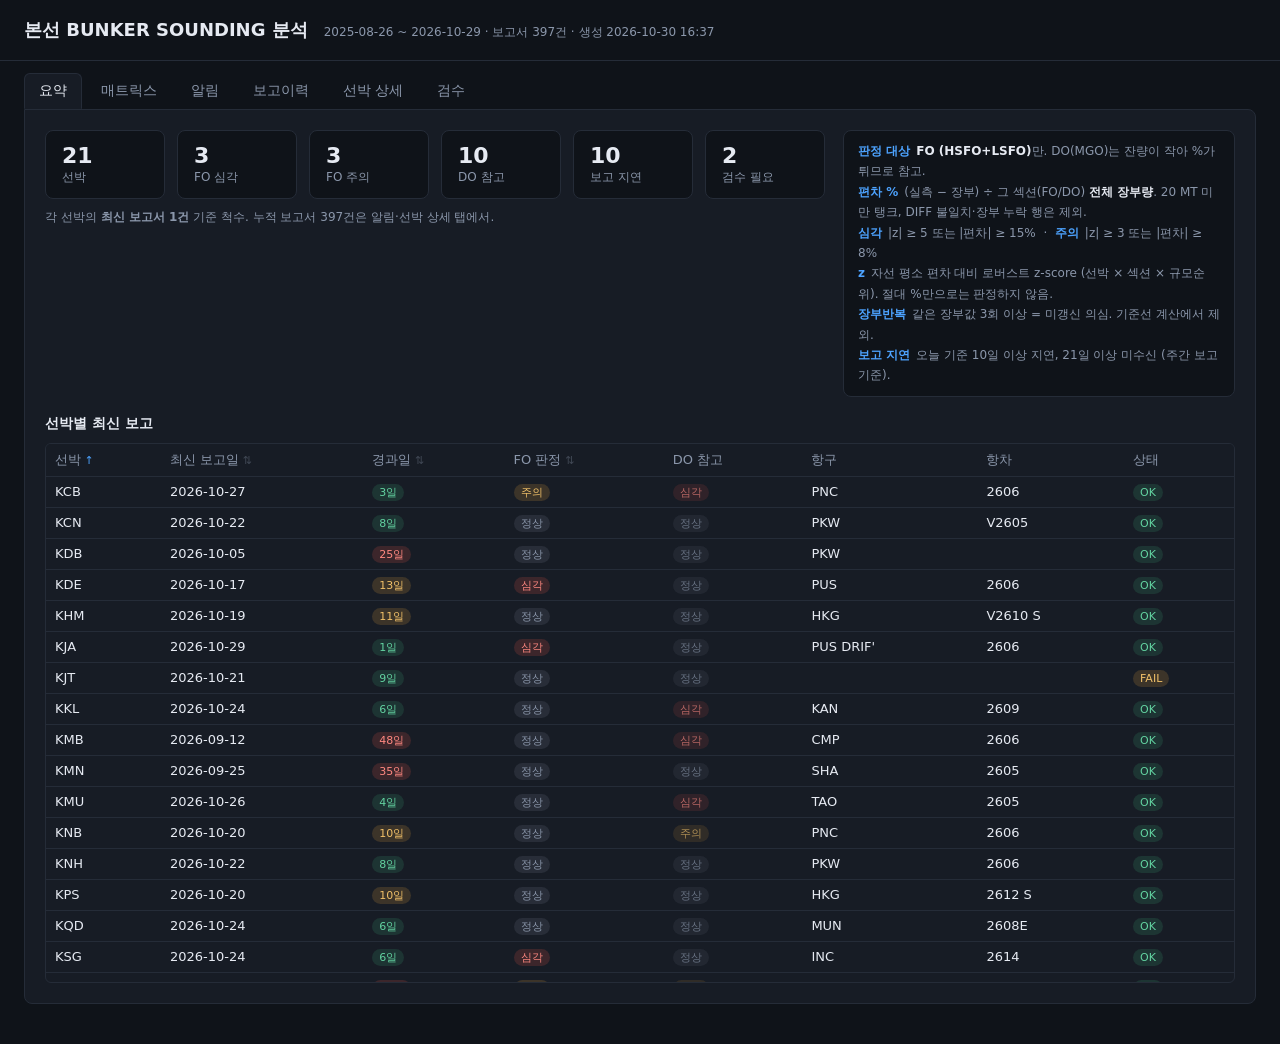
==== commit d98052ff: "chore(archive): 정적 자료 갱신 — archive/imo/index.html, archive/bsr/index.html" ====
--- a/archive/bsr/index.html
+++ b/archive/bsr/index.html
@@ -112,7 +112,7 @@
   <section id="tab-review"></section>
 </main>
 <script>
-const DATA = {"generated": "2026-10-27 14:30", "today": "2026-10-27", "rows": [{"file": "KCB_BSR_20260101.xlsx", "code": "KCB", "name": "KMTC COLOMBO", "date": "2026-01-01", "port": "KHI", "voy": "2507", "section": "DO", "grade": "MGO", "sounding": 262.1, "log": 220.671, "diff": 41.429, "pct": 18.774, "sec_log": 220.671, "sg": 0.85, "status": "OK", "reasons": "", "ok": true, "rank": 1, "stale_log": false, "z": 0.06}, {"file": "KCB_BSR_20260101.xlsx", "code": "KCB", "name": "KMTC COLOMBO", "date": "2026-01-01", "port": "KHI", "voy": "2507", "section": "FO", "grade": "HSFO", "sounding": 3656.586, "log": 3612.864, "diff": 43.722, "pct": 1.089, "sec_log": 4016.551, "sg": 0.97, "status": "OK", "reasons": "", "ok": true, "rank": 1, "stale_log": false, "z": 0.66}, {"file": "KCB_BSR_20260101.xlsx", "code": "KCB", "name": "KMTC COLOMBO", "date": "2026-01-01", "port": "KHI", "voy": "2507", "section": "FO", "grade": "LSFO", "sounding": 433.866, "log": 403.687, "diff": 30.179, "pct": 0.751, "sec_log": 4016.551, "sg": 0.95, "status": "OK", "reasons": "", "ok": true, "rank": 2, "stale_log": false, "z": 0.66}, {"file": "KCB_BSR_20260118.xlsx", "code": "KCB", "name": "KMTC COLOMBO", "date": "2026-01-18", "port": "KHI", "voy": "2507", "section": "DO", "grade": "MGO", "sounding": 259.993, "log": 220.671, "diff": 39.322, "pct": 17.819, "sec_log": 220.671, "sg": 0.85, "status": "OK", "reasons": "DATE_MISMATCH", "ok": true, "rank": 1, "stale_log": false, "z": 0.0}, {"file": "KCB_BSR_20260118.xlsx", "code": "KCB", "name": "KMTC COLOMBO", "date": "2026-01-18", "port": "KHI", "voy": "2507", "section": "FO", "grade": "HSFO", "sounding": 3656.586, "log": 3612.864, "diff": 43.722, "pct": 1.134, "sec_log": 3855.755, "sg": 0.97, "status": "OK", "reasons": "DATE_MISMATCH", "ok": true, "rank": 1, "stale_log": false, "z": 0.67}, {"file": "KCB_BSR_20260118.xlsx", "code": "KCB", "name": "KMTC COLOMBO", "date": "2026-01-18", "port": "KHI", "voy": "2507", "section": "FO", "grade": "LSFO", "sounding": 285.57, "log": 242.891, "diff": 42.679, "pct": 1.107, "sec_log": 3855.755, "sg": 0.95, "status": "OK", "reasons": "DATE_MISMATCH", "ok": true, "rank": 2, "stale_log": false, "z": 1.24}, {"file": "KCB_BSR_20260124.xlsx", "code": "KCB", "name": "KMTC COLOMBO", "date": "2026-01-24", "port": "TAO", "voy": "2601", "section": "DO", "grade": "MGO", "sounding": 314.344, "log": 287.641, "diff": 26.703, "pct": 9.283, "sec_log": 287.641, "sg": 0.85, "status": "OK", "reasons": "", "ok": true, "rank": 1, "stale_log": false, "z": -0.56}, {"file": "KCB_BSR_20260124.xlsx", "code": "KCB", "name": "KMTC COLOMBO", "date": "2026-01-24", "port": "TAO", "voy": "2601", "section": "FO", "grade": "HSFO", "sounding": 2595.301, "log": 2546.126, "diff": 49.175, "pct": 1.799, "sec_log": 2733.166, "sg": 0.97, "status": "OK", "reasons": "", "ok": true, "rank": 1, "stale_log": false, "z": 0.96}, {"file": "KCB_BSR_20260124.xlsx", "code": "KCB", "name": "KMTC COLOMBO", "date": "2026-01-24", "port": "TAO", "voy": "2601", "section": "FO", "grade": "LSFO", "sounding": 207.74, "log": 187.04, "diff": 20.7, "pct": 0.757, "sec_log": 2733.166, "sg": 0.95, "status": "OK", "reasons": "", "ok": true, "rank": 2, "stale_log": false, "z": 0.67}, {"file": "KCB_BSR_20260205.xlsx", "code": "KCB", "name": "KMTC COLOMBO", "date": "2026-02-05", "port": "SIN", "voy": "2601", "section": "DO", "grade": "MGO", "sounding": 314.344, "log": 287.641, "diff": 26.703, "pct": 9.283, "sec_log": 287.641, "sg": 0.85, "status": "OK", "reasons": "", "ok": true, "rank": 1, "stale_log": false, "z": -0.56}, {"file": "KCB_BSR_20260205.xlsx", "code": "KCB", "name": "KMTC COLOMBO", "date": "2026-02-05", "port": "SIN", "voy": "2601", "section": "FO", "grade": "HSFO", "sounding": 2595.301, "log": 2546.126, "diff": 49.175, "pct": 1.799, "sec_log": 2733.166, "sg": 0.97, "status": "OK", "reasons": "", "ok": true, "rank": 1, "stale_log": false, "z": 0.96}, {"file": "KCB_BSR_20260205.xlsx", "code": "KCB", "name": "KMTC COLOMBO", "date": "2026-02-05", "port": "SIN", "voy": "2601", "section": "FO", "grade": "LSFO", "sounding": 207.74, "log": 187.04, "diff": 20.7, "pct": 0.757, "sec_log": 2733.166, "sg": 0.95, "status": "OK", "reasons": "", "ok": true, "rank": 2, "stale_log": false, "z": 0.67}, {"file": "KCB_BSR_20260209.xlsx", "code": "KCB", "name": "KMTC COLOMBO", "date": "2026-02-09", "port": "SIN", "voy": "2601", "section": "DO", "grade": "MGO", "sounding": 269.603, "log": 250.881, "diff": 18.722, "pct": 7.462, "sec_log": 250.881, "sg": 0.85, "status": "OK", "reasons": "", "ok": true, "rank": 1, "stale_log": false, "z": -0.67}, {"file": "KCB_BSR_20260209.xlsx", "code": "KCB", "name": "KMTC COLOMBO", "date": "2026-02-09", "port": "SIN", "voy": "2601", "section": "FO", "grade": "HSFO", "sounding": 2184.843, "log": 2148.305, "diff": 36.538, "pct": 1.468, "sec_log": 2489.61, "sg": 0.88, "status": "OK", "reasons": "", "ok": true, "rank": 1, "stale_log": false, "z": 0.82}, {"file": "KCB_BSR_20260209.xlsx", "code": "KCB", "name": "KMTC COLOMBO", "date": "2026-02-09", "port": "SIN", "voy": "2601", "section": "FO", "grade": "LSFO", "sounding": 371.84, "log": 341.305, "diff": 30.535, "pct": 1.226, "sec_log": 2489.61, "sg": 0.88, "status": "OK", "reasons": "", "ok": true, "rank": 2, "stale_log": false, "z": 1.43}, {"file": "KCB_BSR_20260210.xlsx", "code": "KCB", "name": "KMTC COLOMBO", "date": "2026-02-10", "port": "SIN", "voy": "2601", "section": "DO", "grade": "MGO", "sounding": 269.603, "log": 250.881, "diff": 18.722, "pct": 7.462, "sec_log": 250.881, "sg": 0.85, "status": "OK", "reasons": "", "ok": true, "rank": 1, "stale_log": false, "z": -0.67}, {"file": "KCB_BSR_20260210.xlsx", "code": "KCB", "name": "KMTC COLOMBO", "date": "2026-02-10", "port": "SIN", "voy": "2601", "section": "FO", "grade": "HSFO", "sounding": 2184.843, "log": 2148.305, "diff": 36.538, "pct": 1.468, "sec_log": 2489.61, "sg": 0.88, "status": "OK", "reasons": "", "ok": true, "rank": 1, "stale_log": false, "z": 0.82}, {"file": "KCB_BSR_20260210.xlsx", "code": "KCB", "name": "KMTC COLOMBO", "date": "2026-02-10", "port": "SIN", "voy": "2601", "section": "FO", "grade": "LSFO", "sounding": 371.84, "log": 341.305, "diff": 30.535, "pct": 1.226, "sec_log": 2489.61, "sg": 0.88, "status": "OK", "reasons": "", "ok": true, "rank": 2, "stale_log": false, "z": 1.43}, {"file": "KCB_BSR_20260221.xlsx", "code": "KCB", "name": "KMTC COLOMBO", "date": "2026-02-21", "port": "MUN", "voy": "2601", "section": "DO", "grade": "MGO", "sounding": 275.803, "log": 250.881, "diff": 24.922, "pct": 9.934, "sec_log": 250.881, "sg": 0.85, "status": "OK", "reasons": "", "ok": true, "rank": 1, "stale_log": false, "z": -0.51}, {"file": "KCB_BSR_20260221.xlsx", "code": "KCB", "name": "KMTC COLOMBO", "date": "2026-02-21", "port": "MUN", "voy": "2601", "section": "FO", "grade": "HSFO", "sounding": 4126.968, "log": 4095.451, "diff": 31.517, "pct": 0.641, "sec_log": 4918.38, "sg": 0.88, "status": "OK", "reasons": "", "ok": true, "rank": 1, "stale_log": false, "z": 0.46}, {"file": "KCB_BSR_20260221.xlsx", "code": "KCB", "name": "KMTC COLOMBO", "date": "2026-02-21", "port": "MUN", "voy": "2601", "section": "FO", "grade": "LSFO", "sounding": 856.424, "log": 822.929, "diff": 33.495, "pct": 0.681, "sec_log": 4918.38, "sg": 0.88, "status": "OK", "reasons": "", "ok": true, "rank": 2, "stale_log": false, "z": 0.55}, {"file": "KCB_BSR_20260314.xls", "code": "KCB", "name": "KMTC COLOMBO", "date": "2026-03-14", "port": "TAO", "voy": "2601", "section": "DO", "grade": "MGO", "sounding": 281.811, "log": 247.711, "diff": 34.1, "pct": 13.766, "sec_log": 247.711, "sg": 0.85, "status": "OK", "reasons": "", "ok": true, "rank": 1, "stale_log": false, "z": -0.26}, {"file": "KCB_BSR_20260314.xls", "code": "KCB", "name": "KMTC COLOMBO", "date": "2026-03-14", "port": "TAO", "voy": "2601", "section": "FO", "grade": "HSFO", "sounding": 3265.12, "log": 3239.671, "diff": 25.449, "pct": 0.66, "sec_log": 3855.192, "sg": 0.88, "status": "OK", "reasons": "", "ok": true, "rank": 1, "stale_log": false, "z": 0.47}, {"file": "KCB_BSR_20260314.xls", "code": "KCB", "name": "KMTC COLOMBO", "date": "2026-03-14", "port": "TAO", "voy": "2601", "section": "FO", "grade": "LSFO", "sounding": 628.574, "log": 615.521, "diff": 13.053, "pct": 0.339, "sec_log": 3855.192, "sg": 0.88, "status": "OK", "reasons": "", "ok": true, "rank": 2, "stale_log": false, "z": 0.0}, {"file": "KCB_BSR_20260502.xls", "code": "KCB", "name": "KMTC COLOMBO", "date": "2026-05-02", "port": "TAO", "voy": "2603", "section": "DO", "grade": "MGO", "sounding": 71.886, "log": 45.551, "diff": 26.335, "pct": 57.815, "sec_log": 45.551, "sg": 0.85, "status": "OK", "reasons": "", "ok": true, "rank": 1, "stale_log": false, "z": 2.6}, {"file": "KCB_BSR_20260502.xls", "code": "KCB", "name": "KMTC COLOMBO", "date": "2026-05-02", "port": "TAO", "voy": "2603", "section": "FO", "grade": "HSFO", "sounding": 2950.98, "log": 3029.34, "diff": -78.36, "pct": -2.181, "sec_log": 3592.215, "sg": 0.88, "status": "OK", "reasons": "", "ok": true, "rank": 1, "stale_log": false, "z": -0.74}, {"file": "KCB_BSR_20260502.xls", "code": "KCB", "name": "KMTC COLOMBO", "date": "2026-05-02", "port": "TAO", "voy": "2603", "section": "FO", "grade": "LSFO", "sounding": 541.109, "log": 562.875, "diff": -21.766, "pct": -0.606, "sec_log": 3592.215, "sg": 0.88, "status": "OK", "reasons": "", "ok": true, "rank": 2, "stale_log": false, "z": -1.52}, {"file": "KCB_BSR_20260507.xls", "code": "KCB", "name": "KMTC COLOMBO", "date": "2026-05-07", "port": "SHA ANCHOR'", "voy": "2603", "section": "DO", "grade": "MGO", "sounding": 64.372, "log": 45.551, "diff": 18.821, "pct": 41.318, "sec_log": 45.551, "sg": 0.88, "status": "OK", "reasons": "", "ok": true, "rank": 1, "stale_log": false, "z": 1.53}, {"file": "KCB_BSR_20260507.xls", "code": "KCB", "name": "KMTC COLOMBO", "date": "2026-05-07", "port": "SHA ANCHOR'", "voy": "2603", "section": "FO", "grade": "HSFO", "sounding": 2926.235, "log": 3019.499, "diff": -93.264, "pct": -2.658, "sec_log": 3508.643, "sg": 0.93, "status": "OK", "reasons": "", "ok": true, "rank": 1, "stale_log": false, "z": -0.95}, {"file": "KCB_BSR_20260507.xls", "code": "KCB", "name": "KMTC COLOMBO", "date": "2026-05-07", "port": "SHA ANCHOR'", "voy": "2603", "section": "FO", "grade": "LSFO", "sounding": 487.715, "log": 489.144, "diff": -1.429, "pct": -0.041, "sec_log": 3508.643, "sg": 0.93, "status": "OK", "reasons": "", "ok": true, "rank": 2, "stale_log": false, "z": -0.61}, {"file": "KCB_BSR_20260517.xls", "code": "KCB", "name": "KMTC COLOMBO", "date": "2026-05-17", "port": "DCB", "voy": "2603", "section": "DO", "grade": "MGO", "sounding": 65.402, "log": 45.551, "diff": 19.851, "pct": 43.58, "sec_log": 45.551, "sg": 0.88, "status": "OK", "reasons": "", "ok": true, "rank": 1, "stale_log": false, "z": 1.68}, {"file": "KCB_BSR_20260517.xls", "code": "KCB", "name": "KMTC COLOMBO", "date": "2026-05-17", "port": "DCB", "voy": "2603", "section": "FO", "grade": "HSFO", "sounding": 2863.249, "log": 2925.514, "diff": -62.265, "pct": -1.946, "sec_log": 3200.267, "sg": 0.93, "status": "OK", "reasons": "", "ok": true, "rank": 1, "stale_log": false, "z": -0.64}, {"file": "KCB_BSR_20260517.xls", "code": "KCB", "name": "KMTC COLOMBO", "date": "2026-05-17", "port": "DCB", "voy": "2603", "section": "FO", "grade": "LSFO", "sounding": 246.362, "log": 274.753, "diff": -28.391, "pct": -0.887, "sec_log": 3200.267, "sg": 0.93, "status": "OK", "reasons": "", "ok": true, "rank": 2, "stale_log": false, "z": -1.98}, {"file": "KCB_BSR_20260601.xls", "code": "KCB", "name": "KMTC COLOMBO", "date": "2026-06-01", "port": "KLF", "voy": "2603", "section": "DO", "grade": "MGO", "sounding": 66.203, "log": 45.551, "diff": 20.652, "pct": 45.337, "sec_log": 45.551, "sg": 0.88, "status": "OK", "reasons": "", "ok": true, "rank": 1, "stale_log": false, "z": 1.79}, {"file": "KCB_BSR_20260601.xls", "code": "KCB", "name": "KMTC COLOMBO", "date": "2026-06-01", "port": "KLF", "voy": "2603", "section": "FO", "grade": "HSFO", "sounding": 3384.355, "log": 3438.356, "diff": -54.001, "pct": -1.304, "sec_log": 4141.026, "sg": 0.95, "status": "OK", "reasons": "", "ok": true, "rank": 1, "stale_log": false, "z": -0.37}, {"file": "KCB_BSR_20260601.xls", "code": "KCB", "name": "KMTC COLOMBO", "date": "2026-06-01", "port": "KLF", "voy": "2603", "section": "FO", "grade": "LSFO", "sounding": 628.117, "log": 702.67, "diff": -74.553, "pct": -1.8, "sec_log": 4141.026, "sg": 0.95, "status": "OK", "reasons": "", "ok": true, "rank": 2, "stale_log": false, "z": -3.45}, {"file": "KCB_BSR_20260620.xls", "code": "KCB", "name": "KMTC COLOMBO", "date": "2026-06-20", "port": "PKW", "voy": "2603", "section": "DO", "grade": "MGO", "sounding": 63.591, "log": 45.551, "diff": 18.04, "pct": 39.604, "sec_log": 45.551, "sg": 0.88, "status": "OK", "reasons": "", "ok": true, "rank": 1, "stale_log": false, "z": 1.42}, {"file": "KCB_BSR_20260620.xls", "code": "KCB", "name": "KMTC COLOMBO", "date": "2026-06-20", "port": "PKW", "voy": "2603", "section": "FO", "grade": "HSFO", "sounding": 3003.631, "log": 3060.102, "diff": -56.471, "pct": -1.562, "sec_log": 3614.469, "sg": 0.95, "status": "OK", "reasons": "", "ok": true, "rank": 1, "stale_log": false, "z": -0.48}, {"file": "KCB_BSR_20260620.xls", "code": "KCB", "name": "KMTC COLOMBO", "date": "2026-06-20", "port": "PKW", "voy": "2603", "section": "FO", "grade": "LSFO", "sounding": 436.513, "log": 554.367, "diff": -117.854, "pct": -3.261, "sec_log": 3614.469, "sg": 0.95, "status": "OK", "reasons": "", "ok": true, "rank": 2, "stale_log": false, "z": -5.81}, {"file": "KCB_BSR_20260702.xls", "code": "KCB", "name": "KMTC COLOMBO", "date": "2026-07-02", "port": "SHA", "voy": "2604", "section": "DO", "grade": "MGO", "sounding": 153.963, "log": 140.651, "diff": 13.312, "pct": 9.465, "sec_log": 140.651, "sg": 0.88, "status": "OK", "reasons": "", "ok": true, "rank": 1, "stale_log": true, "z": -0.54}, {"file": "KCB_BSR_20260702.xls", "code": "KCB", "name": "KMTC COLOMBO", "date": "2026-07-02", "port": "SHA", "voy": "2604", "section": "FO", "grade": "HSFO", "sounding": 2705.505, "log": 2825.395, "diff": -119.89, "pct": -3.467, "sec_log": 3458.314, "sg": 0.95, "status": "OK", "reasons": "", "ok": true, "rank": 1, "stale_log": false, "z": -1.29}, {"file": "KCB_BSR_20260702.xls", "code": "KCB", "name": "KMTC COLOMBO", "date": "2026-07-02", "port": "SHA", "voy": "2604", "section": "FO", "grade": "LSFO", "sounding": 615.928, "log": 632.919, "diff": -16.991, "pct": -0.491, "sec_log": 3458.314, "sg": 0.95, "status": "OK", "reasons": "", "ok": true, "rank": 2, "stale_log": false, "z": -1.34}, {"file": "KCB_BSR_20260708.xls", "code": "KCB", "name": "KMTC COLOMBO", "date": "2026-07-08", "port": "DCB", "voy": "2604", "section": "DO", "grade": "MGO", "sounding": 157.483, "log": 140.651, "diff": 16.832, "pct": 11.967, "sec_log": 140.651, "sg": 0.88, "status": "OK", "reasons": "", "ok": true, "rank": 1, "stale_log": true, "z": -0.38}, {"file": "KCB_BSR_20260708.xls", "code": "KCB", "name": "KMTC COLOMBO", "date": "2026-07-08", "port": "DCB", "voy": "2604", "section": "FO", "grade": "HSFO", "sounding": 3602.978, "log": 3700.548, "diff": -97.57, "pct": -2.339, "sec_log": 4171.326, "sg": 0.97, "status": "OK", "reasons": "", "ok": true, "rank": 1, "stale_log": false, "z": -0.81}, {"file": "KCB_BSR_20260708.xls", "code": "KCB", "name": "KMTC COLOMBO", "date": "2026-07-08", "port": "DCB", "voy": "2604", "section": "FO", "grade": "LSFO", "sounding": 498.876, "log": 470.778, "diff": 28.098, "pct": 0.674, "sec_log": 4171.326, "sg": 0.95, "status": "OK", "reasons": "", "ok": true, "rank": 2, "stale_log": false, "z": 0.54}, {"file": "KCB_BSR_20260731.xls", "code": "KCB", "name": "KMTC COLOMBO", "date": "2026-07-31", "port": "SOH", "voy": "2604", "section": "DO", "grade": "MGO", "sounding": 154.365, "log": 140.651, "diff": 13.714, "pct": 9.75, "sec_log": 140.651, "sg": 0.88, "status": "OK", "reasons": "", "ok": true, "rank": 1, "stale_log": true, "z": -0.53}, {"file": "KCB_BSR_20260731.xls", "code": "KCB", "name": "KMTC COLOMBO", "date": "2026-07-31", "port": "SOH", "voy": "2604", "section": "FO", "grade": "HSFO", "sounding": 2694.899, "log": 2751.827, "diff": -56.928, "pct": -1.892, "sec_log": 3009.551, "sg": 0.97, "status": "OK", "reasons": "", "ok": true, "rank": 1, "stale_log": false, "z": -0.62}, {"file": "KCB_BSR_20260731.xls", "code": "KCB", "name": "KMTC COLOMBO", "date": "2026-07-31", "port": "SOH", "voy": "2604", "section": "FO", "grade": "LSFO", "sounding": 265.639, "log": 257.724, "diff": 7.915, "pct": 0.263, "sec_log": 3009.551, "sg": 0.95, "status": "OK", "reasons": "", "ok": true, "rank": 2, "stale_log": false, "z": -0.12}, {"file": "KCB_BSR_20260818.xls", "code": "KCB", "name": "KMTC COLOMBO", "date": "2026-08-18", "port": "SHA ANC'", "voy": "2605", "section": "DO", "grade": "MGO", "sounding": 154.046, "log": 140.651, "diff": 13.395, "pct": 9.523, "sec_log": 140.651, "sg": 0.88, "status": "OK", "reasons": "", "ok": true, "rank": 1, "stale_log": true, "z": -0.54}, {"file": "KCB_BSR_20260818.xls", "code": "KCB", "name": "KMTC COLOMBO", "date": "2026-08-18", "port": "SHA ANC'", "voy": "2605", "section": "FO", "grade": "HSFO", "sounding": 1792.089, "log": 1805.277, "diff": -13.188, "pct": -0.663, "sec_log": 1989.468, "sg": 0.97, "status": "OK", "reasons": "", "ok": true, "rank": 1, "stale_log": false, "z": -0.09}, {"file": "KCB_BSR_20260818.xls", "code": "KCB", "name": "KMTC COLOMBO", "date": "2026-08-18", "port": "SHA ANC'", "voy": "2605", "section": "FO", "grade": "LSFO", "sounding": 190.809, "log": 184.191, "diff": 6.618, "pct": 0.333, "sec_log": 1989.468, "sg": 0.95, "status": "OK", "reasons": "", "ok": true, "rank": 2, "stale_log": false, "z": -0.01}, {"file": "KCB_BSR_20260829.xls", "code": "KCB", "name": "KMTC COLOMBO", "date": "2026-08-29", "port": "NBO", "voy": "2605", "section": "DO", "grade": "MGO", "sounding": 153.125, "log": 140.651, "diff": 12.474, "pct": 8.869, "sec_log": 140.651, "sg": 0.88, "status": "OK", "reasons": "", "ok": true, "rank": 1, "stale_log": true, "z": -0.58}, {"file": "KCB_BSR_20260829.xls", "code": "KCB", "name": "KMTC COLOMBO", "date": "2026-08-29", "port": "NBO", "voy": "2605", "section": "FO", "grade": "HSFO", "sounding": 3224.189, "log": 3240.199, "diff": -16.01, "pct": -0.442, "sec_log": 3618.451, "sg": 0.93, "status": "OK", "reasons": "", "ok": true, "rank": 1, "stale_log": false, "z": 0.0}, {"file": "KCB_BSR_20260829.xls", "code": "KCB", "name": "KMTC COLOMBO", "date": "2026-08-29", "port": "NBO", "voy": "2605", "section": "FO", "grade": "LSFO", "sounding": 329.357, "log": 320.642, "diff": 8.715, "pct": 0.241, "sec_log": 3618.451, "sg": 0.95, "status": "OK", "reasons": "", "ok": true, "rank": 2, "stale_log": false, "z": -0.16}, {"file": "KCB_BSR_20260829.xls", "code": "KCB", "name": "KMTC COLOMBO", "date": "2026-08-29", "port": "NBO", "voy": "2605", "section": "FO", "grade": "LSFO", "sounding": 72.1, "log": 57.61, "diff": null, "pct": 0.4, "sec_log": 3618.451, "sg": 0.95, "status": "OK", "reasons": "", "ok": true, "rank": 3, "stale_log": false, "z": null}, {"file": "KCB_BSR_20261006.xls", "code": "KCB", "name": "KMTC COLOMBO", "date": "2026-10-06", "port": "SOH", "voy": "2605", "section": "DO", "grade": "MGO", "sounding": 151.668, "log": 140.651, "diff": 11.017, "pct": 7.833, "sec_log": 140.651, "sg": 0.88, "status": "OK", "reasons": "", "ok": true, "rank": 1, "stale_log": true, "z": -0.65}, {"file": "KCB_BSR_20261006.xls", "code": "KCB", "name": "KMTC COLOMBO", "date": "2026-10-06", "port": "SOH", "voy": "2605", "section": "FO", "grade": "HSFO", "sounding": 2094.722, "log": 1987.131, "diff": 107.591, "pct": 3.979, "sec_log": 2704.182, "sg": 0.93, "status": "OK", "reasons": "", "ok": true, "rank": 1, "stale_log": false, "z": 1.89}, {"file": "KCB_BSR_20261006.xls", "code": "KCB", "name": "KMTC COLOMBO", "date": "2026-10-06", "port": "SOH", "voy": "2605", "section": "FO", "grade": "LSFO", "sounding": 749.205, "log": 717.051, "diff": 32.154, "pct": 1.189, "sec_log": 2704.182, "sg": 0.91, "status": "OK", "reasons": "", "ok": true, "rank": 2, "stale_log": false, "z": 1.37}, {"file": "KCN_BSR_20260112.xls", "code": "KCN", "name": "KMTC CHENNAI", "date": "2026-01-12", "port": "MUN", "voy": "V2508", "section": "DO", "grade": "MGO", "sounding": 136.21, "log": 125.139, "diff": 11.071, "pct": 8.847, "sec_log": 125.139, "sg": 0.88, "status": "OK", "reasons": "", "ok": true, "rank": 1, "stale_log": false, "z": -0.92}, {"file": "KCN_BSR_20260112.xlsx.xls", "code": "KCN", "name": "KMTC CHENNAI", "date": "2026-01-12", "port": "MUN", "voy": "V2508", "section": "DO", "grade": "MGO", "sounding": 136.21, "log": 125.139, "diff": 11.071, "pct": 8.847, "sec_log": 125.139, "sg": 0.88, "status": "OK", "reasons": "", "ok": true, "rank": 1, "stale_log": false, "z": -0.92}, {"file": "KCN_BSR_20260112.xls", "code": "KCN", "name": "KMTC CHENNAI", "date": "2026-01-12", "port": "MUN", "voy": "V2508", "section": "FO", "grade": "HSFO", "sounding": 2642.911, "log": 2599.156, "diff": 43.755, "pct": 1.683, "sec_log": 2599.156, "sg": 0.91, "status": "OK", "reasons": "", "ok": true, "rank": 1, "stale_log": false, "z": 0.54}, {"file": "KCN_BSR_20260112.xlsx.xls", "code": "KCN", "name": "KMTC CHENNAI", "date": "2026-01-12", "port": "MUN", "voy": "V2508", "section": "FO", "grade": "HSFO", "sounding": 2642.911, "log": 2599.156, "diff": 43.755, "pct": 1.683, "sec_log": 2599.156, "sg": 0.91, "status": "OK", "reasons": "", "ok": true, "rank": 1, "stale_log": false, "z": 0.54}, {"file": "KCN_BSR_20260130.xls", "code": "KCN", "name": "KMTC CHENNAI", "date": "2026-01-30", "port": "KAN", "voy": "V2601", "section": "DO", "grade": "MGO", "sounding": 129.916, "log": 116.889, "diff": 13.027, "pct": 11.145, "sec_log": 116.889, "sg": 0.88, "status": "OK", "reasons": "", "ok": true, "rank": 1, "stale_log": false, "z": 0.21}, {"file": "KCN_BSR_20260130.xlsx.xls", "code": "KCN", "name": "KMTC CHENNAI", "date": "2026-01-30", "port": "KAN", "voy": "V2601", "section": "DO", "grade": "MGO", "sounding": 129.916, "log": 116.889, "diff": 13.027, "pct": 11.145, "sec_log": 116.889, "sg": 0.88, "status": "OK", "reasons": "", "ok": true, "rank": 1, "stale_log": false, "z": 0.21}, {"file": "KCN_BSR_20260130.xls", "code": "KCN", "name": "KMTC CHENNAI", "date": "2026-01-30", "port": "KAN", "voy": "V2601", "section": "FO", "grade": "HSFO", "sounding": 1898.63, "log": 1843.606, "diff": 55.024, "pct": 2.985, "sec_log": 1843.606, "sg": 0.91, "status": "OK", "reasons": "", "ok": true, "rank": 1, "stale_log": false, "z": 1.62}, {"file": "KCN_BSR_20260130.xlsx.xls", "code": "KCN", "name": "KMTC CHENNAI", "date": "2026-01-30", "port": "KAN", "voy": "V2601", "section": "FO", "grade": "HSFO", "sounding": 1898.63, "log": 1843.606, "diff": 55.024, "pct": 2.985, "sec_log": 1843.606, "sg": 0.91, "status": "OK", "reasons": "", "ok": true, "rank": 1, "stale_log": false, "z": 1.62}, {"file": "KCN_BSR_20260216.xls", "code": "KCN", "name": "KMTC CHENNAI", "date": "2026-02-16", "port": "PKW", "voy": "V2601", "section": "DO", "grade": "MGO", "sounding": 117.377, "log": 104.809, "diff": 12.568, "pct": 11.991, "sec_log": 104.809, "sg": 0.88, "status": "OK", "reasons": "", "ok": true, "rank": 1, "stale_log": false, "z": 0.62}, {"file": "KCN_BSR_20260216.xlsx.xls", "code": "KCN", "name": "KMTC CHENNAI", "date": "2026-02-16", "port": "PKW", "voy": "V2601", "section": "DO", "grade": "MGO", "sounding": 117.377, "log": 104.809, "diff": 12.568, "pct": 11.991, "sec_log": 104.809, "sg": 0.88, "status": "OK", "reasons": "", "ok": true, "rank": 1, "stale_log": false, "z": 0.62}, {"file": "KCN_BSR_20260216.xls", "code": "KCN", "name": "KMTC CHENNAI", "date": "2026-02-16", "port": "PKW", "voy": "V2601", "section": "FO", "grade": "HSFO", "sounding": 3117.901, "log": 3062.904, "diff": 54.997, "pct": 1.796, "sec_log": 3062.904, "sg": 0.91, "status": "OK", "reasons": "", "ok": true, "rank": 1, "stale_log": false, "z": 0.63}, {"file": "KCN_BSR_20260216.xlsx.xls", "code": "KCN", "name": "KMTC CHENNAI", "date": "2026-02-16", "port": "PKW", "voy": "V2601", "section": "FO", "grade": "HSFO", "sounding": 3117.901, "log": 3062.904, "diff": 54.997, "pct": 1.796, "sec_log": 3062.904, "sg": 0.91, "status": "OK", "reasons": "", "ok": true, "rank": 1, "stale_log": false, "z": 0.63}, {"file": "KCN_BSR_20260301.xls", "code": "KCN", "name": "KMTC CHENNAI", "date": "2026-03-01", "port": "KHI", "voy": "V2601", "section": "DO", "grade": "MGO", "sounding": 115.965, "log": 104.809, "diff": 11.156, "pct": 10.644, "sec_log": 104.809, "sg": null, "status": "OK", "reasons": "", "ok": true, "rank": 1, "stale_log": false, "z": -0.04}, {"file": "KCN_BSR_20260301.xlsx.xls", "code": "KCN", "name": "KMTC CHENNAI", "date": "2026-03-01", "port": "KHI", "voy": "V2601", "section": "DO", "grade": "MGO", "sounding": 115.965, "log": 104.809, "diff": 11.156, "pct": 10.644, "sec_log": 104.809, "sg": 0.88, "status": "OK", "reasons": "", "ok": true, "rank": 1, "stale_log": false, "z": -0.04}, {"file": "KCN_BSR_20260301.xls", "code": "KCN", "name": "KMTC CHENNAI", "date": "2026-03-01", "port": "KHI", "voy": "V2601", "section": "FO", "grade": "HSFO", "sounding": 3458.861, "log": 3423.468, "diff": 35.393, "pct": 1.034, "sec_log": 3423.468, "sg": null, "status": "OK", "reasons": "", "ok": true, "rank": 1, "stale_log": false, "z": 0.0}, {"file": "KCN_BSR_20260301.xlsx.xls", "code": "KCN", "name": "KMTC CHENNAI", "date": "2026-03-01", "port": "KHI", "voy": "V2601", "section": "FO", "grade": "HSFO", "sounding": 3458.861, "log": 3423.468, "diff": 35.393, "pct": 1.034, "sec_log": 3423.468, "sg": 0.93, "status": "OK", "reasons": "", "ok": true, "rank": 1, "stale_log": false, "z": 0.0}, {"file": "KCN_BSR_20260401.xls", "code": "KCN", "name": "KMTC CHENNAI", "date": "2026-04-01", "port": "NBO", "voy": "V2602", "section": "DO", "grade": "MGO", "sounding": 86.695, "log": 74.639, "diff": 12.056, "pct": 16.153, "sec_log": 74.639, "sg": 0.88, "status": "OK", "reasons": "", "ok": true, "rank": 1, "stale_log": true, "z": 2.67}, {"file": "KCN_BSR_20260401.xlsx.xls", "code": "KCN", "name": "KMTC CHENNAI", "date": "2026-04-01", "port": "NBO", "voy": "V2602", "section": "DO", "grade": "MGO", "sounding": 86.695, "log": 74.639, "diff": 12.056, "pct": 16.153, "sec_log": 74.639, "sg": 0.88, "status": "OK", "reasons": "", "ok": true, "rank": 1, "stale_log": true, "z": 2.67}, {"file": "KCN_BSR_20260401.xls", "code": "KCN", "name": "KMTC CHENNAI", "date": "2026-04-01", "port": "NBO", "voy": "V2602", "section": "FO", "grade": "HSFO", "sounding": 2609.963, "log": 2625.058, "diff": -15.095, "pct": -0.575, "sec_log": 2625.058, "sg": 0.91, "status": "OK", "reasons": "", "ok": true, "rank": 1, "stale_log": false, "z": -1.33}, {"file": "KCN_BSR_20260401.xlsx.xls", "code": "KCN", "name": "KMTC CHENNAI", "date": "2026-04-01", "port": "NBO", "voy": "V2602", "section": "FO", "grade": "HSFO", "sounding": 2609.963, "log": 2625.058, "diff": -15.095, "pct": -0.575, "sec_log": 2625.058, "sg": 0.91, "status": "OK", "reasons": "", "ok": true, "rank": 1, "stale_log": false, "z": -1.33}, {"file": "KCN_BSR_20260421.xls", "code": "KCN", "name": "KMTC CHENNAI", "date": "2026-04-21", "port": "NBO", "voy": "V2602", "section": "DO", "grade": "MGO", "sounding": 83.572, "log": 74.639, "diff": 8.933, "pct": 11.969, "sec_log": 74.639, "sg": 0.88, "status": "OK", "reasons": "", "ok": true, "rank": 1, "stale_log": true, "z": 0.61}, {"file": "KCN_BSR_20260421.xlsx.xls", "code": "KCN", "name": "KMTC CHENNAI", "date": "2026-04-21", "port": "NBO", "voy": "V2602", "section": "DO", "grade": "MGO", "sounding": 83.572, "log": 74.639, "diff": 8.933, "pct": 11.969, "sec_log": 74.639, "sg": 0.88, "status": "OK", "reasons": "", "ok": true, "rank": 1, "stale_log": true, "z": 0.61}, {"file": "KCN_BSR_20260421.xls", "code": "KCN", "name": "KMTC CHENNAI", "date": "2026-04-21", "port": "NBO", "voy": "V2602", "section": "FO", "grade": "HSFO", "sounding": 3233.428, "log": 3240.064, "diff": -6.636, "pct": -0.205, "sec_log": 3240.064, "sg": 0.93, "status": "OK", "reasons": "", "ok": true, "rank": 1, "stale_log": false, "z": -1.03}, {"file": "KCN_BSR_20260421.xlsx.xls", "code": "KCN", "name": "KMTC CHENNAI", "date": "2026-04-21", "port": "NBO", "voy": "V2602", "section": "FO", "grade": "HSFO", "sounding": 3233.428, "log": 3240.064, "diff": -6.636, "pct": -0.205, "sec_log": 3240.064, "sg": 0.93, "status": "OK", "reasons": "", "ok": true, "rank": 1, "stale_log": false, "z": -1.03}, {"file": "KCN_BSR_20260515.xls", "code": "KCN", "name": "KMTC CHENNAI", "date": "2026-05-15", "port": "TAO", "voy": "V2603", "section": "DO", "grade": "MGO", "sounding": 85.741, "log": 74.639, "diff": 11.102, "pct": 14.875, "sec_log": 74.639, "sg": 0.88, "status": "OK", "reasons": "", "ok": true, "rank": 1, "stale_log": true, "z": 2.04}, {"file": "KCN_BSR_20260515.xlsx.xls", "code": "KCN", "name": "KMTC CHENNAI", "date": "2026-05-15", "port": "TAO", "voy": "V2603", "section": "DO", "grade": "MGO", "sounding": 85.741, "log": 74.639, "diff": 11.102, "pct": 14.875, "sec_log": 74.639, "sg": 0.88, "status": "OK", "reasons": "", "ok": true, "rank": 1, "stale_log": true, "z": 2.04}, {"file": "KCN_BSR_20260515.xls", "code": "KCN", "name": "KMTC CHENNAI", "date": "2026-05-15", "port": "TAO", "voy": "V2603", "section": "FO", "grade": "HSFO", "sounding": 2490.14, "log": 2481.154, "diff": 8.986, "pct": 0.362, "sec_log": 2481.154, "sg": 0.93, "status": "OK", "reasons": "", "ok": true, "rank": 1, "stale_log": false, "z": -0.56}, {"file": "KCN_BSR_20260515.xlsx.xls", "code": "KCN", "name": "KMTC CHENNAI", "date": "2026-05-15", "port": "TAO", "voy": "V2603", "section": "FO", "grade": "HSFO", "sounding": 2490.14, "log": 2481.154, "diff": 8.986, "pct": 0.362, "sec_log": 2481.154, "sg": 0.93, "status": "OK", "reasons": "", "ok": true, "rank": 1, "stale_log": false, "z": -0.56}, {"file": "KCN_BSR_20260525.xls", "code": "KCN", "name": "KMTC CHENNAI", "date": "2026-05-25", "port": "TAO", "voy": "V2603", "section": "DO", "grade": "MGO", "sounding": 70.666, "log": 63.039, "diff": 7.627, "pct": 12.099, "sec_log": 63.039, "sg": 0.85, "status": "OK", "reasons": "", "ok": true, "rank": 1, "stale_log": false, "z": 0.67}, {"file": "KCN_BSR_20260525.xlsx.xls", "code": "KCN", "name": "KMTC CHENNAI", "date": "2026-05-25", "port": "TAO", "voy": "V2603", "section": "DO", "grade": "MGO", "sounding": 70.666, "log": 63.039, "diff": 7.627, "pct": 12.099, "sec_log": 63.039, "sg": 0.85, "status": "OK", "reasons": "", "ok": true, "rank": 1, "stale_log": false, "z": 0.67}, {"file": "KCN_BSR_20260525.xls", "code": "KCN", "name": "KMTC CHENNAI", "date": "2026-05-25", "port": "TAO", "voy": "V2603", "section": "FO", "grade": "HSFO", "sounding": 2260.066, "log": 2250.464, "diff": 9.602, "pct": 0.427, "sec_log": 2250.464, "sg": 0.93, "status": "OK", "reasons": "", "ok": true, "rank": 1, "stale_log": false, "z": -0.5}, {"file": "KCN_BSR_20260525.xlsx.xls", "code": "KCN", "name": "KMTC CHENNAI", "date": "2026-05-25", "port": "TAO", "voy": "V2603", "section": "FO", "grade": "HSFO", "sounding": 2260.066, "log": 2250.464, "diff": 9.602, "pct": 0.427, "sec_log": 2250.464, "sg": 0.93, "status": "OK", "reasons": "", "ok": true, "rank": 1, "stale_log": false, "z": -0.5}, {"file": "KCN_BSR_20260627.xls", "code": "KCN", "name": "KMTC CHENNAI", "date": "2026-06-27", "port": "KHI", "voy": "V2603", "section": "DO", "grade": "MGO", "sounding": 70.492, "log": 63.039, "diff": 7.453, "pct": 11.823, "sec_log": 63.039, "sg": 0.85, "status": "OK", "reasons": "", "ok": true, "rank": 1, "stale_log": false, "z": 0.54}, {"file": "KCN_BSR_20260627.xls", "code": "KCN", "name": "KMTC CHENNAI", "date": "2026-06-27", "port": "KHI", "voy": "V2603", "section": "FO", "grade": "HSFO", "sounding": 3902.103, "log": 3905.16, "diff": -3.057, "pct": -0.078, "sec_log": 3905.16, "sg": 0.93, "status": "OK", "reasons": "", "ok": true, "rank": 1, "stale_log": false, "z": -0.92}, {"file": "KCN_BSR_20260720.xls", "code": "KCN", "name": "KMTC CHENNAI", "date": "2026-07-20", "port": "KAN", "voy": "V2604", "section": "DO", "grade": "MGO", "sounding": 64.835, "log": 59.799, "diff": 5.036, "pct": 8.422, "sec_log": 59.799, "sg": 0.85, "status": "OK", "reasons": "", "ok": true, "rank": 1, "stale_log": false, "z": -1.13}, {"file": "KCN_BSR_20260720.xls", "code": "KCN", "name": "KMTC CHENNAI", "date": "2026-07-20", "port": "KAN", "voy": "V2604", "section": "FO", "grade": "HSFO", "sounding": 3040.945, "log": 3035.79, "diff": 5.155, "pct": 0.17, "sec_log": 3035.79, "sg": 0.93, "status": "OK", "reasons": "", "ok": true, "rank": 1, "stale_log": false, "z": -0.72}, {"file": "KCN_BSR_20260807.xls", "code": "KCN", "name": "KMTC CHENNAI", "date": "2026-08-07", "port": "PKW", "voy": "V2604", "section": "DO", "grade": "MGO", "sounding": 56.378, "log": 50.939, "diff": 5.439, "pct": 10.677, "sec_log": 50.939, "sg": 0.85, "status": "OK", "reasons": "", "ok": true, "rank": 1, "stale_log": false, "z": -0.02}, {"file": "KCN_BSR_20260807.xls", "code": "KCN", "name": "KMTC CHENNAI", "date": "2026-08-07", "port": "PKW", "voy": "V2604", "section": "FO", "grade": "HSFO", "sounding": 3879.582, "log": 3824.605, "diff": 54.977, "pct": 1.437, "sec_log": 3824.605, "sg": 0.93, "status": "OK", "reasons": "", "ok": true, "rank": 1, "stale_log": false, "z": 0.33}, {"file": "KCN_BSR_20260831.xls", "code": "KCN", "name": "KMTC CHENNAI", "date": "2026-08-31", "port": "TAO", "voy": "V2605", "section": "DO", "grade": "MGO", "sounding": 56.427, "log": 50.939, "diff": 5.488, "pct": 10.774, "sec_log": 50.939, "sg": 0.85, "status": "OK", "reasons": "", "ok": true, "rank": 1, "stale_log": false, "z": 0.02}, {"file": "KCN_BSR_20260831.xls", "code": "KCN", "name": "KMTC CHENNAI", "date": "2026-08-31", "port": "TAO", "voy": "V2605", "section": "FO", "grade": "HSFO", "sounding": 2691.472, "log": 2638.221, "diff": 53.251, "pct": 2.018, "sec_log": 2638.221, "sg": 0.93, "status": "OK", "reasons": "", "ok": true, "rank": 1, "stale_log": false, "z": 0.82}, {"file": "KCN_BSR_20260913.xls", "code": "KCN", "name": "KMTC CHENNAI", "date": "2026-09-13", "port": "NBO", "voy": "V2605", "section": "DO", "grade": "MGO", "sounding": 44.251, "log": 35.109, "diff": 9.142, "pct": 26.039, "sec_log": 35.109, "sg": 0.88, "status": "OK", "reasons": "", "ok": true, "rank": 1, "stale_log": false, "z": 7.52}, {"file": "KCN_BSR_20260913.xls", "code": "KCN", "name": "KMTC CHENNAI", "date": "2026-09-13", "port": "NBO", "voy": "V2605", "section": "FO", "grade": "HSFO", "sounding": 2911.101, "log": 2830.565, "diff": 80.536, "pct": 2.845, "sec_log": 2830.565, "sg": 0.9, "status": "OK", "reasons": "", "ok": true, "rank": 1, "stale_log": false, "z": 1.5}, {"file": "KCN_BSR_20260917.xls", "code": "KCN", "name": "KMTC CHENNAI", "date": "2026-09-17", "port": "SHK", "voy": "V2605", "section": "DO", "grade": "MGO", "sounding": 44.127, "log": 35.109, "diff": 9.018, "pct": 25.686, "sec_log": 35.109, "sg": 0.88, "status": "OK", "reasons": "", "ok": true, "rank": 1, "stale_log": false, "z": 7.35}, {"file": "KCN_BSR_20260917.xls", "code": "KCN", "name": "KMTC CHENNAI", "date": "2026-09-17", "port": "SHK", "voy": "V2605", "section": "FO", "grade": "HSFO", "sounding": 2817.612, "log": 2746.425, "diff": 71.187, "pct": 2.592, "sec_log": 2746.425, "sg": 0.9, "status": "OK", "reasons": "", "ok": true, "rank": 1, "stale_log": false, "z": 1.29}, {"file": "KCN_BSR_20260927.xls", "code": "KCN", "name": "KMTC CHENNAI", "date": "2026-09-27", "port": "SIN", "voy": "V2605", "section": "DO", "grade": "MGO", "sounding": 124.927, "log": 115.203, "diff": 9.724, "pct": 8.441, "sec_log": 115.203, "sg": 0.88, "status": "OK", "reasons": "", "ok": true, "rank": 1, "stale_log": false, "z": -1.12}, {"file": "KCN_BSR_20260927.xls", "code": "KCN", "name": "KMTC CHENNAI", "date": "2026-09-27", "port": "SIN", "voy": "V2605", "section": "FO", "grade": "HSFO", "sounding": 2575.937, "log": 2515.915, "diff": 60.022, "pct": 2.386, "sec_log": 2515.915, "sg": 0.9, "status": "OK", "reasons": "", "ok": true, "rank": 1, "stale_log": false, "z": 1.12}, {"file": "KCN_BSR_20261005.xls", "code": "KCN", "name": "KMTC CHENNAI", "date": "2026-10-05", "port": "NSA", "voy": "V2605", "section": "DO", "grade": "MGO", "sounding": 122.508, "log": 114.313, "diff": 8.195, "pct": 7.169, "sec_log": 114.313, "sg": 0.88, "status": "OK", "reasons": "", "ok": true, "rank": 1, "stale_log": false, "z": -1.75}, {"file": "KCN_BSR_20261005.xls", "code": "KCN", "name": "KMTC CHENNAI", "date": "2026-10-05", "port": "NSA", "voy": "V2605", "section": "FO", "grade": "HSFO", "sounding": 2629.721, "log": 2597.965, "diff": 31.756, "pct": 1.222, "sec_log": 2597.965, "sg": 0.9, "status": "OK", "reasons": "", "ok": true, "rank": 1, "stale_log": false, "z": 0.16}, {"file": "KCN_BSR_20261011.xls", "code": "KCN", "name": "KMTC CHENNAI", "date": "2026-10-11", "port": "KHI", "voy": "V2605", "section": "DO", "grade": "MGO", "sounding": 116.976, "log": 111.663, "diff": 5.313, "pct": 4.758, "sec_log": 111.663, "sg": 0.88, "status": "OK", "reasons": "", "ok": true, "rank": 1, "stale_log": false, "z": -2.93}, {"file": "KCN_BSR_20261011.xls", "code": "KCN", "name": "KMTC CHENNAI", "date": "2026-10-11", "port": "KHI", "voy": "V2605", "section": "FO", "grade": "HSFO", "sounding": 2509.131, "log": 2501.765, "diff": 7.366, "pct": 0.294, "sec_log": 2501.765, "sg": 0.9, "status": "OK", "reasons": "", "ok": true, "rank": 1, "stale_log": false, "z": -0.61}, {"file": "KCN_BSR_20261022.xls", "code": "KCN", "name": "KMTC CHENNAI", "date": "2026-10-22", "port": "PKW", "voy": "V2605", "section": "DO", "grade": "MGO", "sounding": 116.959, "log": 111.663, "diff": 5.296, "pct": 4.743, "sec_log": 111.663, "sg": 0.88, "status": "OK", "reasons": "", "ok": true, "rank": 1, "stale_log": false, "z": -2.94}, {"file": "KCN_BSR_20261022.xls", "code": "KCN", "name": "KMTC CHENNAI", "date": "2026-10-22", "port": "PKW", "voy": "V2605", "section": "FO", "grade": "HSFO", "sounding": 2056.427, "log": 2076.005, "diff": -19.578, "pct": -0.943, "sec_log": 2076.005, "sg": 0.9, "status": "OK", "reasons": "", "ok": true, "rank": 1, "stale_log": false, "z": -1.64}, {"file": "KDB_BSR_20260130.xlsx", "code": "KDB", "name": "KMTC DUBAI", "date": "2026-01-30", "port": "SHA", "voy": "", "section": "DO", "grade": "MGO", "sounding": 87.749, "log": 88.641, "diff": -0.892, "pct": -1.006, "sec_log": 88.641, "sg": null, "status": "OK", "reasons": "", "ok": true, "rank": 1, "stale_log": false, "z": -1.0}, {"file": "KDB_BSR_20260130.xlsx", "code": "KDB", "name": "KMTC DUBAI", "date": "2026-01-30", "port": "SHA", "voy": "", "section": "FO", "grade": "HSFO", "sounding": 1518.104, "log": 1478.978, "diff": 39.126, "pct": 2.645, "sec_log": 1478.978, "sg": 0.95, "status": "OK", "reasons": "", "ok": true, "rank": 1, "stale_log": false, "z": 0.02}, {"file": "KDB_BSR_20260204.xlsx", "code": "KDB", "name": "KMTC DUBAI", "date": "2026-02-04", "port": "DCB", "voy": "", "section": "DO", "grade": "MGO", "sounding": 86.44, "log": 88.641, "diff": -2.201, "pct": -2.483, "sec_log": 88.641, "sg": null, "status": "OK", "reasons": "", "ok": true, "rank": 1, "stale_log": false, "z": -1.24}, {"file": "KDB_BSR_20260204.xlsx", "code": "KDB", "name": "KMTC DUBAI", "date": "2026-02-04", "port": "DCB", "voy": "", "section": "FO", "grade": "HSFO", "sounding": 1420.157, "log": 1478.978, "diff": -58.821, "pct": -3.977, "sec_log": 1478.978, "sg": 0.95, "status": "OK", "reasons": "", "ok": true, "rank": 1, "stale_log": false, "z": -2.2}, {"file": "KDB_BSR_20260216.xlsx", "code": "KDB", "name": "KMTC DUBAI", "date": "2026-02-16", "port": "HZR", "voy": "", "section": "DO", "grade": "MGO", "sounding": 86.934, "log": 88.641, "diff": -1.707, "pct": -1.926, "sec_log": 88.641, "sg": null, "status": "OK", "reasons": "", "ok": true, "rank": 1, "stale_log": false, "z": -1.15}, {"file": "KDB_BSR_20260216.xlsx", "code": "KDB", "name": "KMTC DUBAI", "date": "2026-02-16", "port": "HZR", "voy": "", "section": "FO", "grade": "HSFO", "sounding": 875.2, "log": 898.538, "diff": -23.338, "pct": -2.597, "sec_log": 898.538, "sg": 0.95, "status": "OK", "reasons": "", "ok": true, "rank": 1, "stale_log": false, "z": -1.74}, {"file": "KDB_BSR_20260310.xlsx", "code": "KDB", "name": "KMTC DUBAI", "date": "2026-03-10", "port": "SHA", "voy": "", "section": "DO", "grade": "MGO", "sounding": 83.438, "log": 88.641, "diff": -5.203, "pct": -5.87, "sec_log": 88.641, "sg": null, "status": "OK", "reasons": "", "ok": true, "rank": 1, "stale_log": false, "z": -1.79}, {"file": "KDB_BSR_20260310.xlsx", "code": "KDB", "name": "KMTC DUBAI", "date": "2026-03-10", "port": "SHA", "voy": "", "section": "FO", "grade": "HSFO", "sounding": 1323.897, "log": 1343.848, "diff": -19.951, "pct": -1.485, "sec_log": 1343.848, "sg": 0.95, "status": "OK", "reasons": "", "ok": true, "rank": 1, "stale_log": false, "z": -1.37}, {"file": "KDB_BSR_20260321.xlsx", "code": "KDB", "name": "KMTC DUBAI", "date": "2026-03-21", "port": "PKW", "voy": "", "section": "DO", "grade": "MGO", "sounding": 83.741, "log": 77.141, "diff": 6.6, "pct": 8.556, "sec_log": 77.141, "sg": null, "status": "OK", "reasons": "", "ok": true, "rank": 1, "stale_log": false, "z": 0.54}, {"file": "KDB_BSR_20260321.xlsx", "code": "KDB", "name": "KMTC DUBAI", "date": "2026-03-21", "port": "PKW", "voy": "", "section": "FO", "grade": "HSFO", "sounding": 1113.785, "log": 1117.788, "diff": -4.003, "pct": -0.358, "sec_log": 1117.788, "sg": 0.95, "status": "OK", "reasons": "", "ok": true, "rank": 1, "stale_log": false, "z": -0.99}, {"file": "KDB_BSR_20260331.xlsx", "code": "KDB", "name": "KMTC DUBAI", "date": "2026-03-31", "port": "PKW", "voy": "", "section": "DO", "grade": "MGO", "sounding": 82.59, "log": 77.141, "diff": 5.449, "pct": 7.063, "sec_log": 77.141, "sg": null, "status": "OK", "reasons": "", "ok": true, "rank": 1, "stale_log": false, "z": 0.3}, {"file": "KDB_BSR_20260331.xlsx", "code": "KDB", "name": "KMTC DUBAI", "date": "2026-03-31", "port": "PKW", "voy": "", "section": "FO", "grade": "HSFO", "sounding": 782.997, "log": 780.018, "diff": 2.979, "pct": 0.382, "sec_log": 780.018, "sg": 0.95, "status": "OK", "reasons": "", "ok": true, "rank": 1, "stale_log": false, "z": -0.74}, {"file": "KDB_BSR_20260425.xlsx", "code": "KDB", "name": "KMTC DUBAI", "date": "2026-04-25", "port": "NBO", "voy": "", "section": "DO", "grade": "MGO", "sounding": 83.62, "log": 77.141, "diff": 6.479, "pct": 8.399, "sec_log": 77.141, "sg": null, "status": "OK", "reasons": "", "ok": true, "rank": 1, "stale_log": false, "z": 0.52}, {"file": "KDB_BSR_20260425.xlsx", "code": "KDB", "name": "KMTC DUBAI", "date": "2026-04-25", "port": "NBO", "voy": "", "section": "FO", "grade": "HSFO", "sounding": 1470.606, "log": 1414.524, "diff": 56.082, "pct": 3.965, "sec_log": 1414.524, "sg": 0.95, "status": "OK", "reasons": "", "ok": true, "rank": 1, "stale_log": false, "z": 0.46}, {"file": "KDB_BSR_20260504.xlsx", "code": "KDB", "name": "KMTC DUBAI", "date": "2026-05-04", "port": "PKW", "voy": "", "section": "DO", "grade": "MGO", "sounding": 81.594, "log": 75.571, "diff": 6.023, "pct": 7.97, "sec_log": 75.571, "sg": null, "status": "OK", "reasons": "", "ok": true, "rank": 1, "stale_log": true, "z": 0.45}, {"file": "KDB_BSR_20260504.xlsx", "code": "KDB", "name": "KMTC DUBAI", "date": "2026-05-04", "port": "PKW", "voy": "", "section": "FO", "grade": "HSFO", "sounding": 1214.29, "log": 1169.194, "diff": 45.096, "pct": 3.857, "sec_log": 1169.194, "sg": 0.94, "status": "OK", "reasons": "", "ok": true, "rank": 1, "stale_log": false, "z": 0.42}, {"file": "KDB_BSR_20260513.xlsx", "code": "KDB", "name": "KMTC DUBAI", "date": "2026-05-13", "port": "NSA", "voy": "", "section": "DO", "grade": "MGO", "sounding": 83.369, "log": 75.571, "diff": 7.798, "pct": 10.318, "sec_log": 75.571, "sg": null, "status": "OK", "reasons": "", "ok": true, "rank": 1, "stale_log": true, "z": 0.83}, {"file": "KDB_BSR_20260513.xlsx", "code": "KDB", "name": "KMTC DUBAI", "date": "2026-05-13", "port": "NSA", "voy": "", "section": "FO", "grade": "HSFO", "sounding": 933.306, "log": 890.594, "diff": 42.712, "pct": 4.796, "sec_log": 890.594, "sg": 0.93, "status": "OK", "reasons": "", "ok": true, "rank": 1, "stale_log": false, "z": 0.74}, {"file": "KDB_BSR_20260520.xlsx", "code": "KDB", "name": "KMTC DUBAI", "date": "2026-05-20", "port": "NSA", "voy": "", "section": "DO", "grade": "MGO", "sounding": 83.334, "log": 75.571, "diff": 7.763, "pct": 10.273, "sec_log": 75.571, "sg": null, "status": "OK", "reasons": "", "ok": true, "rank": 1, "stale_log": true, "z": 0.82}, {"file": "KDB_BSR_20260520.xlsx", "code": "KDB", "name": "KMTC DUBAI", "date": "2026-05-20", "port": "NSA", "voy": "", "section": "FO", "grade": "HSFO", "sounding": 850.556, "log": 802.124, "diff": 48.432, "pct": 6.038, "sec_log": 802.124, "sg": 0.93, "status": "OK", "reasons": "", "ok": true, "rank": 1, "stale_log": false, "z": 1.15}, {"file": "KDB_BSR_20260529.xlsx", "code": "KDB", "name": "KMTC DUBAI", "date": "2026-05-29", "port": "NSA", "voy": "", "section": "DO", "grade": "MGO", "sounding": 83.334, "log": 75.571, "diff": 7.763, "pct": 10.273, "sec_log": 75.571, "sg": null, "status": "OK", "reasons": "DATE_MISMATCH", "ok": true, "rank": 1, "stale_log": true, "z": 0.82}, {"file": "KDB_BSR_20260529.xlsx", "code": "KDB", "name": "KMTC DUBAI", "date": "2026-05-29", "port": "NSA", "voy": "", "section": "FO", "grade": "HSFO", "sounding": 850.556, "log": 802.124, "diff": 48.432, "pct": 6.038, "sec_log": 802.124, "sg": 0.93, "status": "OK", "reasons": "DATE_MISMATCH", "ok": true, "rank": 1, "stale_log": false, "z": 1.15}, {"file": "KDB_BSR_20260611.xlsx", "code": "KDB", "name": "KMTC DUBAI", "date": "2026-06-11", "port": "DCB", "voy": "", "section": "DO", "grade": "MGO", "sounding": 79.135, "log": 75.571, "diff": 3.564, "pct": 4.717, "sec_log": 75.571, "sg": null, "status": "OK", "reasons": "", "ok": true, "rank": 1, "stale_log": true, "z": -0.08}, {"file": "KDB_BSR_20260611.xlsx.xlsx", "code": "KDB", "name": "KMTC DUBAI", "date": "2026-06-11", "port": "NSA", "voy": "", "section": "DO", "grade": "MGO", "sounding": 79.135, "log": 75.571, "diff": 3.564, "pct": 4.717, "sec_log": 75.571, "sg": null, "status": "OK", "reasons": "", "ok": true, "rank": 1, "stale_log": true, "z": -0.08}, {"file": "KDB_BSR_20260611.xlsx", "code": "KDB", "name": "KMTC DUBAI", "date": "2026-06-11", "port": "DCB", "voy": "", "section": "FO", "grade": "HSFO", "sounding": 1594.194, "log": 1553.788, "diff": 40.406, "pct": 2.6, "sec_log": 1553.788, "sg": 0.93, "status": "OK", "reasons": "", "ok": true, "rank": 1, "stale_log": false, "z": 0.0}, {"file": "KDB_BSR_20260611.xlsx.xlsx", "code": "KDB", "name": "KMTC DUBAI", "date": "2026-06-11", "port": "NSA", "voy": "", "section": "FO", "grade": "HSFO", "sounding": 1594.194, "log": 1553.788, "diff": 40.406, "pct": 2.6, "sec_log": 1553.788, "sg": 0.93, "status": "OK", "reasons": "", "ok": true, "rank": 1, "stale_log": false, "z": 0.0}, {"file": "KDB_BSR_20260626.xlsx", "code": "KDB", "name": "KMTC DUBAI", "date": "2026-06-26", "port": "HZR", "voy": "", "section": "DO", "grade": "MGO", "sounding": 79.464, "log": 75.571, "diff": 3.893, "pct": 5.152, "sec_log": 75.571, "sg": null, "status": "OK", "reasons": "", "ok": true, "rank": 1, "stale_log": true, "z": -0.01}, {"file": "KDB_BSR_20260626.xlsx", "code": "KDB", "name": "KMTC DUBAI", "date": "2026-06-26", "port": "HZR", "voy": "", "section": "FO", "grade": "HSFO", "sounding": 1093.179, "log": 1044.978, "diff": 48.201, "pct": 4.613, "sec_log": 1044.978, "sg": 0.93, "status": "OK", "reasons": "", "ok": true, "rank": 1, "stale_log": false, "z": 0.67}, {"file": "KDB_BSR_20260724.xlsx", "code": "KDB", "name": "KMTC DUBAI", "date": "2026-07-24", "port": "SHA ANC'", "voy": "", "section": "DO", "grade": "MGO", "sounding": 58.765, "log": 53.341, "diff": 5.424, "pct": 10.168, "sec_log": 53.341, "sg": null, "status": "OK", "reasons": "", "ok": true, "rank": 1, "stale_log": false, "z": 0.8}, {"file": "KDB_BSR_20260724.xlsx", "code": "KDB", "name": "KMTC DUBAI", "date": "2026-07-24", "port": "SHA ANC'", "voy": "", "section": "FO", "grade": "HSFO", "sounding": 1690.529, "log": 1680.488, "diff": 10.041, "pct": 0.597, "sec_log": 1680.488, "sg": 0.93, "status": "OK", "reasons": "", "ok": true, "rank": 1, "stale_log": false, "z": -0.67}, {"file": "KDB_BSR_20260828.xlsx", "code": "KDB", "name": "KMTC DUBAI", "date": "2026-08-28", "port": "HZR", "voy": "", "section": "DO", "grade": "MGO", "sounding": 152.654, "log": 144.451, "diff": 8.203, "pct": 5.679, "sec_log": 144.451, "sg": null, "status": "OK", "reasons": "", "ok": true, "rank": 1, "stale_log": false, "z": 0.08}, {"file": "KDB_BSR_20260828.xlsx", "code": "KDB", "name": "KMTC DUBAI", "date": "2026-08-28", "port": "HZR", "voy": "", "section": "FO", "grade": "HSFO", "sounding": 1162.317, "log": 1129.618, "diff": 32.699, "pct": 2.895, "sec_log": 1129.618, "sg": 0.93, "status": "OK", "reasons": "", "ok": true, "rank": 1, "stale_log": false, "z": 0.1}, {"file": "KDB_BSR_20261005.xlsx", "code": "KDB", "name": "KMTC DUBAI", "date": "2026-10-05", "port": "PKW", "voy": "", "section": "DO", "grade": "MGO", "sounding": 151.237, "log": 144.451, "diff": 6.786, "pct": 4.698, "sec_log": 144.451, "sg": null, "status": "OK", "reasons": "", "ok": true, "rank": 1, "stale_log": false, "z": -0.08}, {"file": "KDB_BSR_20261005.xlsx", "code": "KDB", "name": "KMTC DUBAI", "date": "2026-10-05", "port": "PKW", "voy": "", "section": "FO", "grade": "HSFO", "sounding": 1501.924, "log": 1486.068, "diff": 15.856, "pct": 1.067, "sec_log": 1486.068, "sg": 0.93, "status": "OK", "reasons": "", "ok": true, "rank": 1, "stale_log": false, "z": -0.51}, {"file": "KDE_BSR_20260114.xls", "code": "KDE", "name": "KMTC DELHI", "date": "2026-01-14", "port": "SHK", "voy": "V2508", "section": "DO", "grade": "MGO", "sounding": 140.299, "log": 139.373, "diff": 0.926, "pct": 0.665, "sec_log": 139.373, "sg": 0.9, "status": "OK", "reasons": "", "ok": true, "rank": 1, "stale_log": false, "z": -0.44}, {"file": "KDE_BSR_20260114.xls", "code": "KDE", "name": "KMTC DELHI", "date": "2026-01-14", "port": "SHK", "voy": "V2508", "section": "FO", "grade": "HSFO", "sounding": 2682.0, "log": 2681.859, "diff": -0.1, "pct": 0.005, "sec_log": 2681.859, "sg": 0.99, "status": "OK", "reasons": "", "ok": true, "rank": 1, "stale_log": false, "z": 0.04}, {"file": "KDE_BSR_20260201.xls", "code": "KDE", "name": "KMTC DELHI", "date": "2026-02-01", "port": "KHI", "voy": "V2508", "section": "DO", "grade": "MGO", "sounding": 125.7, "log": 123.303, "diff": 2.397, "pct": 1.944, "sec_log": 123.303, "sg": 0.9, "status": "OK", "reasons": "", "ok": true, "rank": 1, "stale_log": false, "z": 0.0}, {"file": "KDE_BSR_20260201.xls", "code": "KDE", "name": "KMTC DELHI", "date": "2026-02-01", "port": "KHI", "voy": "V2508", "section": "FO", "grade": "HSFO", "sounding": 3759.566, "log": 3759.566, "diff": -0.1, "pct": 0.0, "sec_log": 3759.566, "sg": 0.99, "status": "OK", "reasons": "", "ok": true, "rank": 1, "stale_log": false, "z": 0.0}, {"file": "KDE_BSR_20260216.xls", "code": "KDE", "name": "KMTC DELHI", "date": "2026-02-16", "port": "HKG", "voy": "V2508", "section": "DO", "grade": "MGO", "sounding": 125.7, "log": 123.303, "diff": 2.397, "pct": 1.944, "sec_log": 123.303, "sg": 0.9, "status": "OK", "reasons": "", "ok": true, "rank": 1, "stale_log": false, "z": 0.0}, {"file": "KDE_BSR_20260216.xls", "code": "KDE", "name": "KMTC DELHI", "date": "2026-02-16", "port": "HKG", "voy": "V2508", "section": "FO", "grade": "HSFO", "sounding": 3759.566, "log": 3759.566, "diff": -0.1, "pct": 0.0, "sec_log": 3759.566, "sg": 0.99, "status": "OK", "reasons": "", "ok": true, "rank": 1, "stale_log": false, "z": 0.0}, {"file": "KDE_BSR_20260323.xls", "code": "KDE", "name": "KMTC DELHI", "date": "2026-03-23", "port": "VTZ", "voy": "V2601", "section": "DO", "grade": "MGO", "sounding": 190.981, "log": 188.933, "diff": 2.048, "pct": 1.084, "sec_log": 188.933, "sg": 0.9, "status": "OK", "reasons": "", "ok": true, "rank": 1, "stale_log": false, "z": -0.29}, {"file": "KDE_BSR_20260323.xls", "code": "KDE", "name": "KMTC DELHI", "date": "2026-03-23", "port": "VTZ", "voy": "V2601", "section": "FO", "grade": "HSFO", "sounding": 3865.275, "log": 3865.275, "diff": -0.1, "pct": 0.0, "sec_log": 3865.275, "sg": 0.99, "status": "OK", "reasons": "", "ok": true, "rank": 1, "stale_log": false, "z": 0.0}, {"file": "KDE_BSR_20260401.xls", "code": "KDE", "name": "KMTC DELHI", "date": "2026-04-01", "port": "SIN", "voy": "V2601", "section": "DO", "grade": "MGO", "sounding": 179.136, "log": 172.883, "diff": 6.253, "pct": 3.617, "sec_log": 172.883, "sg": 0.9, "status": "OK", "reasons": "", "ok": true, "rank": 1, "stale_log": false, "z": 0.57}, {"file": "KDE_BSR_20260401.xls", "code": "KDE", "name": "KMTC DELHI", "date": "2026-04-01", "port": "SIN", "voy": "V2601", "section": "FO", "grade": "HSFO", "sounding": 3558.675, "log": 3558.675, "diff": -0.1, "pct": 0.0, "sec_log": 3558.675, "sg": 0.99, "status": "OK", "reasons": "", "ok": true, "rank": 1, "stale_log": false, "z": 0.0}, {"file": "KDE_BSR_20260413.xls", "code": "KDE", "name": "KMTC DELHI", "date": "2026-04-13", "port": "TAO ANCH'", "voy": "2602", "section": "DO", "grade": "MGO", "sounding": 257.866, "log": 249.033, "diff": 8.833, "pct": 3.547, "sec_log": 249.033, "sg": 0.9, "status": "OK", "reasons": "", "ok": true, "rank": 1, "stale_log": false, "z": 0.55}, {"file": "KDE_BSR_20260413.xls", "code": "KDE", "name": "KMTC DELHI", "date": "2026-04-13", "port": "TAO ANCH'", "voy": "2602", "section": "FO", "grade": "HSFO", "sounding": 3108.701, "log": 3107.895, "diff": 0.806, "pct": 0.02, "sec_log": 3932.711, "sg": 0.99, "status": "OK", "reasons": "", "ok": true, "rank": 1, "stale_log": false, "z": 0.17}, {"file": "KDE_BSR_20260413.xls", "code": "KDE", "name": "KMTC DELHI", "date": "2026-04-13", "port": "TAO ANCH'", "voy": "2602", "section": "FO", "grade": "LSFO", "sounding": 848.711, "log": 824.816, "diff": 23.895, "pct": 0.608, "sec_log": 3932.711, "sg": 1.03, "status": "OK", "reasons": "", "ok": true, "rank": 2, "stale_log": false, "z": 4.29}, {"file": "KDE_BSR_20260421.xls", "code": "KDE", "name": "KMTC DELHI", "date": "2026-04-21", "port": "SHK", "voy": "2602", "section": "DO", "grade": "MGO", "sounding": 240.637, "log": 230.563, "diff": 10.074, "pct": 4.369, "sec_log": 230.563, "sg": 0.9, "status": "OK", "reasons": "", "ok": true, "rank": 1, "stale_log": false, "z": 0.83}, {"file": "KDE_BSR_20260421.xls", "code": "KDE", "name": "KMTC DELHI", "date": "2026-04-21", "port": "SHK", "voy": "2602", "section": "FO", "grade": "HSFO", "sounding": 2964.444, "log": 2975.685, "diff": -11.241, "pct": -0.304, "sec_log": 3697.051, "sg": 0.99, "status": "OK", "reasons": "", "ok": true, "rank": 1, "stale_log": false, "z": -2.53}, {"file": "KDE_BSR_20260421.xls", "code": "KDE", "name": "KMTC DELHI", "date": "2026-04-21", "port": "SHK", "voy": "2602", "section": "FO", "grade": "LSFO", "sounding": 734.218, "log": 721.366, "diff": 12.852, "pct": 0.348, "sec_log": 3697.051, "sg": 1.03, "status": "OK", "reasons": "", "ok": true, "rank": 2, "stale_log": false, "z": 2.96}, {"file": "KDE_BSR_20260427.xls", "code": "KDE", "name": "KMTC DELHI", "date": "2026-04-27", "port": "PKW", "voy": "2602", "section": "DO", "grade": "MGO", "sounding": 234.001, "log": 224.553, "diff": 9.448, "pct": 4.207, "sec_log": 224.553, "sg": 0.9, "status": "OK", "reasons": "", "ok": true, "rank": 1, "stale_log": false, "z": 0.78}, {"file": "KDE_BSR_20260427.xls", "code": "KDE", "name": "KMTC DELHI", "date": "2026-04-27", "port": "PKW", "voy": "2602", "section": "FO", "grade": "HSFO", "sounding": 4364.78, "log": 4368.319, "diff": -3.539, "pct": -0.059, "sec_log": 6010.045, "sg": 0.99, "status": "OK", "reasons": "", "ok": true, "rank": 1, "stale_log": false, "z": -0.49}, {"file": "KDE_BSR_20260427.xls", "code": "KDE", "name": "KMTC DELHI", "date": "2026-04-27", "port": "PKW", "voy": "2602", "section": "FO", "grade": "LSFO", "sounding": 1621.377, "log": 1641.726, "diff": -20.349, "pct": -0.339, "sec_log": 6010.045, "sg": 1.03, "status": "OK", "reasons": "", "ok": true, "rank": 2, "stale_log": false, "z": -0.55}, {"file": "KDE_BSR_20260506.xls", "code": "KDE", "name": "KMTC DELHI", "date": "2026-05-06", "port": "VTZ", "voy": "2602", "section": "DO", "grade": "MGO", "sounding": 223.894, "log": 213.583, "diff": 10.311, "pct": 4.828, "sec_log": 213.583, "sg": 0.9, "status": "OK", "reasons": "", "ok": true, "rank": 1, "stale_log": false, "z": 0.99}, {"file": "KDE_BSR_20260506.xls", "code": "KDE", "name": "KMTC DELHI", "date": "2026-05-06", "port": "VTZ", "voy": "2602", "section": "FO", "grade": "HSFO", "sounding": 4096.77, "log": 4101.399, "diff": -4.629, "pct": -0.081, "sec_log": 5738.625, "sg": 0.99, "status": "OK", "reasons": "", "ok": true, "rank": 1, "stale_log": false, "z": -0.67}, {"file": "KDE_BSR_20260506.xls", "code": "KDE", "name": "KMTC DELHI", "date": "2026-05-06", "port": "VTZ", "voy": "2602", "section": "FO", "grade": "LSFO", "sounding": 1616.338, "log": 1637.226, "diff": -20.888, "pct": -0.364, "sec_log": 5738.625, "sg": 1.03, "status": "OK", "reasons": "", "ok": true, "rank": 2, "stale_log": false, "z": -0.67}, {"file": "KDE_BSR_20260508.xls", "code": "KDE", "name": "KMTC DELHI", "date": "2026-05-08", "port": "VTZ", "voy": "2602", "section": "DO", "grade": "MGO", "sounding": 223.894, "log": 213.583, "diff": 10.311, "pct": 4.828, "sec_log": 213.583, "sg": 0.9, "status": "OK", "reasons": "", "ok": true, "rank": 1, "stale_log": false, "z": 0.99}, {"file": "KDE_BSR_20260508.xls", "code": "KDE", "name": "KMTC DELHI", "date": "2026-05-08", "port": "VTZ", "voy": "2602", "section": "FO", "grade": "HSFO", "sounding": 4096.77, "log": 4101.399, "diff": -4.629, "pct": -0.081, "sec_log": 5738.625, "sg": 0.99, "status": "OK", "reasons": "", "ok": true, "rank": 1, "stale_log": false, "z": -0.67}, {"file": "KDE_BSR_20260508.xls", "code": "KDE", "name": "KMTC DELHI", "date": "2026-05-08", "port": "VTZ", "voy": "2602", "section": "FO", "grade": "LSFO", "sounding": 1616.338, "log": 1637.226, "diff": -20.888, "pct": -0.364, "sec_log": 5738.625, "sg": 1.03, "status": "OK", "reasons": "", "ok": true, "rank": 2, "stale_log": false, "z": -0.67}, {"file": "KDE_BSR_20260516.xls", "code": "KDE", "name": "KMTC DELHI", "date": "2026-05-16", "port": "SIN", "voy": "2602", "section": "DO", "grade": "MGO", "sounding": 203.692, "log": 192.063, "diff": 11.629, "pct": 6.055, "sec_log": 192.063, "sg": 0.9, "status": "OK", "reasons": "", "ok": true, "rank": 1, "stale_log": false, "z": 1.41}, {"file": "KDE_BSR_20260516.xls", "code": "KDE", "name": "KMTC DELHI", "date": "2026-05-16", "port": "SIN", "voy": "2602", "section": "FO", "grade": "HSFO", "sounding": 3843.675, "log": 3844.319, "diff": -0.644, "pct": -0.012, "sec_log": 5393.055, "sg": 0.99, "status": "OK", "reasons": "", "ok": true, "rank": 1, "stale_log": false, "z": -0.1}, {"file": "KDE_BSR_20260516.xls", "code": "KDE", "name": "KMTC DELHI", "date": "2026-05-16", "port": "SIN", "voy": "2602", "section": "FO", "grade": "LSFO", "sounding": 1539.293, "log": 1548.736, "diff": -9.443, "pct": -0.175, "sec_log": 5393.055, "sg": 1.03, "status": "OK", "reasons": "", "ok": true, "rank": 2, "stale_log": false, "z": 0.29}, {"file": "KDE_BSR_20260527.xls", "code": "KDE", "name": "KMTC DELHI", "date": "2026-05-27", "port": "PUS", "voy": "2603", "section": "DO", "grade": "MGO", "sounding": 275.455, "log": 278.805, "diff": -3.35, "pct": -1.202, "sec_log": 278.805, "sg": 0.9, "status": "OK", "reasons": "", "ok": true, "rank": 1, "stale_log": false, "z": -1.08}, {"file": "KDE_BSR_20260527.xls", "code": "KDE", "name": "KMTC DELHI", "date": "2026-05-27", "port": "PUS", "voy": "2603", "section": "FO", "grade": "HSFO", "sounding": 3554.826, "log": 3474.389, "diff": 80.437, "pct": 1.606, "sec_log": 5007.685, "sg": 0.99, "status": "OK", "reasons": "", "ok": true, "rank": 1, "stale_log": false, "z": 13.37}, {"file": "KDE_BSR_20260527.xls", "code": "KDE", "name": "KMTC DELHI", "date": "2026-05-27", "port": "PUS", "voy": "2603", "section": "FO", "grade": "LSFO", "sounding": 1520.138, "log": 1533.296, "diff": -13.158, "pct": -0.263, "sec_log": 5007.685, "sg": 1.03, "status": "OK", "reasons": "", "ok": true, "rank": 2, "stale_log": false, "z": -0.16}, {"file": "KDE_BSR_20260602.xls", "code": "KDE", "name": "KMTC DELHI", "date": "2026-06-02", "port": "TAO", "voy": "2603", "section": "DO", "grade": "MGO", "sounding": 255.001, "log": 258.649, "diff": -3.648, "pct": -1.41, "sec_log": 258.649, "sg": 0.9, "status": "OK", "reasons": "", "ok": true, "rank": 1, "stale_log": false, "z": -1.15}, {"file": "KDE_BSR_20260602.xls", "code": "KDE", "name": "KMTC DELHI", "date": "2026-06-02", "port": "TAO", "voy": "2603", "section": "FO", "grade": "HSFO", "sounding": 3440.396, "log": 3426.559, "diff": 13.837, "pct": 0.283, "sec_log": 4896.525, "sg": 0.99, "status": "OK", "reasons": "", "ok": true, "rank": 1, "stale_log": false, "z": 2.36}, {"file": "KDE_BSR_20260602.xls", "code": "KDE", "name": "KMTC DELHI", "date": "2026-06-02", "port": "TAO", "voy": "2603", "section": "FO", "grade": "LSFO", "sounding": 1455.45, "log": 1469.966, "diff": -14.516, "pct": -0.296, "sec_log": 4896.525, "sg": 1.03, "status": "OK", "reasons": "", "ok": true, "rank": 2, "stale_log": false, "z": -0.33}, {"file": "KDE_BSR_20260616.xls", "code": "KDE", "name": "KMTC DELHI", "date": "2026-06-16", "port": "SIN", "voy": "2603", "section": "DO", "grade": "MGO", "sounding": 227.629, "log": 234.679, "diff": -7.05, "pct": -3.004, "sec_log": 234.679, "sg": 0.9, "status": "OK", "reasons": "", "ok": true, "rank": 1, "stale_log": false, "z": -1.7}, {"file": "KDE_BSR_20260616.xls", "code": "KDE", "name": "KMTC DELHI", "date": "2026-06-16", "port": "SIN", "voy": "2603", "section": "FO", "grade": "HSFO", "sounding": 3075.606, "log": 3054.379, "diff": 21.227, "pct": 0.486, "sec_log": 4365.535, "sg": 0.99, "status": "OK", "reasons": "", "ok": true, "rank": 1, "stale_log": false, "z": 4.05}, {"file": "KDE_BSR_20260616.xls", "code": "KDE", "name": "KMTC DELHI", "date": "2026-06-16", "port": "SIN", "voy": "2603", "section": "FO", "grade": "LSFO", "sounding": 1302.661, "log": 1311.156, "diff": -8.495, "pct": -0.195, "sec_log": 4365.535, "sg": 1.03, "status": "OK", "reasons": "", "ok": true, "rank": 2, "stale_log": false, "z": 0.19}, {"file": "KDE_BSR_20260623.xls", "code": "KDE", "name": "KMTC DELHI", "date": "2026-06-23", "port": "MAA", "voy": "2603", "section": "DO", "grade": "MGO", "sounding": 226.18, "log": 221.909, "diff": 4.271, "pct": 1.925, "sec_log": 221.909, "sg": 0.9, "status": "OK", "reasons": "", "ok": true, "rank": 1, "stale_log": false, "z": -0.01}, {"file": "KDE_BSR_20260623.xls", "code": "KDE", "name": "KMTC DELHI", "date": "2026-06-23", "port": "MAA", "voy": "2603", "section": "FO", "grade": "HSFO", "sounding": 2744.05, "log": 2732.979, "diff": 11.071, "pct": 0.277, "sec_log": 4000.885, "sg": 0.99, "status": "OK", "reasons": "", "ok": true, "rank": 1, "stale_log": false, "z": 2.31}, {"file": "KDE_BSR_20260623.xls", "code": "KDE", "name": "KMTC DELHI", "date": "2026-06-23", "port": "MAA", "voy": "2603", "section": "FO", "grade": "LSFO", "sounding": 1259.88, "log": 1267.906, "diff": -8.026, "pct": -0.201, "sec_log": 4000.885, "sg": 1.03, "status": "OK", "reasons": "", "ok": true, "rank": 2, "stale_log": false, "z": 0.16}, {"file": "KDE_BSR_20260906.xls", "code": "KDE", "name": "KMTC DELHI", "date": "2026-09-06", "port": "SHA", "voy": "2605", "section": "DO", "grade": "MGO", "sounding": 8.053, "log": 13.289, "diff": -5.236, "pct": -39.401, "sec_log": 13.289, "sg": 0.9, "status": "OK", "reasons": "", "ok": true, "rank": 1, "stale_log": false, "z": -14.17}, {"file": "KDE_BSR_20260906.xls", "code": "KDE", "name": "KMTC DELHI", "date": "2026-09-06", "port": "SHA", "voy": "2605", "section": "FO", "grade": "HSFO", "sounding": 2605.2, "log": 2591.609, "diff": 13.591, "pct": 0.379, "sec_log": 3590.195, "sg": 0.99, "status": "OK", "reasons": "", "ok": true, "rank": 1, "stale_log": false, "z": 3.16}, {"file": "KDE_BSR_20260906.xls", "code": "KDE", "name": "KMTC DELHI", "date": "2026-09-06", "port": "SHA", "voy": "2605", "section": "FO", "grade": "LSFO", "sounding": 995.613, "log": 998.586, "diff": -2.973, "pct": -0.083, "sec_log": 3590.195, "sg": 1.03, "status": "OK", "reasons": "", "ok": true, "rank": 2, "stale_log": false, "z": 0.76}, {"file": "KDE_BSR_20260910.xls", "code": "KDE", "name": "KMTC DELHI", "date": "2026-09-10", "port": "PUS", "voy": "2605", "section": "DO", "grade": "MGO", "sounding": 90.173, "log": 97.004, "diff": -6.831, "pct": -7.042, "sec_log": 97.004, "sg": 0.9, "status": "OK", "reasons": "", "ok": true, "rank": 1, "stale_log": false, "z": -3.08}, {"file": "KDE_BSR_20260910.xls", "code": "KDE", "name": "KMTC DELHI", "date": "2026-09-10", "port": "PUS", "voy": "2605", "section": "FO", "grade": "HSFO", "sounding": 2517.475, "log": 2522.949, "diff": -5.474, "pct": -0.156, "sec_log": 3505.725, "sg": 0.99, "status": "OK", "reasons": "", "ok": true, "rank": 1, "stale_log": false, "z": -1.3}, {"file": "KDE_BSR_20260910.xls", "code": "KDE", "name": "KMTC DELHI", "date": "2026-09-10", "port": "PUS", "voy": "2605", "section": "FO", "grade": "LSFO", "sounding": 983.299, "log": 982.776, "diff": 0.523, "pct": 0.015, "sec_log": 3505.725, "sg": 1.03, "status": "OK", "reasons": "", "ok": true, "rank": 2, "stale_log": false, "z": 1.26}, {"file": "KDE_BSR_20261008.xls", "code": "KDE", "name": "KMTC DELHI", "date": "2026-10-08", "port": "SIN", "voy": "2605", "section": "DO", "grade": "MGO", "sounding": 47.767, "log": 47.1, "diff": 0.667, "pct": 1.416, "sec_log": 47.1, "sg": 0.854, "status": "OK", "reasons": "", "ok": true, "rank": 1, "stale_log": false, "z": -0.18}, {"file": "KDE_BSR_20261008.xls", "code": "KDE", "name": "KMTC DELHI", "date": "2026-10-08", "port": "SIN", "voy": "2605", "section": "FO", "grade": "HSFO", "sounding": 2803.034, "log": 2838.111, "diff": -35.077, "pct": -0.889, "sec_log": 3947.689, "sg": 1.0, "status": "OK", "reasons": "", "ok": true, "rank": 1, "stale_log": false, "z": -7.4}, {"file": "KDE_BSR_20261008.xls", "code": "KDE", "name": "KMTC DELHI", "date": "2026-10-08", "port": "SIN", "voy": "2605", "section": "FO", "grade": "LSFO", "sounding": 1069.111, "log": 1109.578, "diff": -40.467, "pct": -1.025, "sec_log": 3947.689, "sg": 1.0, "status": "OK", "reasons": "", "ok": true, "rank": 2, "stale_log": false, "z": -4.05}, {"file": "KDE_BSR_20261017.xls", "code": "KDE", "name": "KMTC DELHI", "date": "2026-10-17", "port": "PUS", "voy": "2606", "section": "DO", "grade": "MGO", "sounding": 182.62, "log": 178.964, "diff": 3.656, "pct": 2.043, "sec_log": 178.964, "sg": 0.854, "status": "OK", "reasons": "", "ok": true, "rank": 1, "stale_log": false, "z": 0.03}, {"file": "KDE_BSR_20261017.xls", "code": "KDE", "name": "KMTC DELHI", "date": "2026-10-17", "port": "PUS", "voy": "2606", "section": "FO", "grade": "HSFO", "sounding": 2362.399, "log": 2399.651, "diff": -37.252, "pct": -1.065, "sec_log": 3496.879, "sg": 1.0, "status": "OK", "reasons": "", "ok": true, "rank": 1, "stale_log": false, "z": -8.87}, {"file": "KDE_BSR_20261017.xls", "code": "KDE", "name": "KMTC DELHI", "date": "2026-10-17", "port": "PUS", "voy": "2606", "section": "FO", "grade": "LSFO", "sounding": 1054.61, "log": 1097.228, "diff": -42.618, "pct": -1.219, "sec_log": 3496.879, "sg": 1.0, "status": "OK", "reasons": "", "ok": true, "rank": 2, "stale_log": false, "z": -5.04}, {"file": "KHM_BSR_20260104.xlsx.xlsx", "code": "KHM", "name": "KMTC HOCHIMINH", "date": "2026-01-04", "port": "HKG", "voy": "V2510 N", "section": "DO", "grade": "MGO", "sounding": 132.937, "log": 131.97, "diff": 0.967, "pct": 0.733, "sec_log": 131.97, "sg": 0.84, "status": "OK", "reasons": "", "ok": true, "rank": 1, "stale_log": false, "z": -0.68}, {"file": "KHM_BSR_20260104.xlsx.xlsx", "code": "KHM", "name": "KMTC HOCHIMINH", "date": "2026-01-04", "port": "HKG", "voy": "V2510 N", "section": "FO", "grade": "HSFO", "sounding": 1922.906, "log": 1895.299, "diff": 27.607, "pct": 1.457, "sec_log": 1895.299, "sg": 0.92, "status": "OK", "reasons": "", "ok": true, "rank": 1, "stale_log": false, "z": -0.34}, {"file": "KHM_BSR_20260109.xlsx.xlsx", "code": "KHM", "name": "KMTC HOCHIMINH", "date": "2026-01-09", "port": "USN", "voy": "V2601 S", "section": "DO", "grade": "MGO", "sounding": 111.14, "log": 110.01, "diff": 1.13, "pct": 1.027, "sec_log": 110.01, "sg": 0.84, "status": "OK", "reasons": "", "ok": true, "rank": 1, "stale_log": false, "z": -0.56}, {"file": "KHM_BSR_20260109.xlsx.xlsx", "code": "KHM", "name": "KMTC HOCHIMINH", "date": "2026-01-09", "port": "USN", "voy": "V2601 S", "section": "FO", "grade": "HSFO", "sounding": 1776.877, "log": 1751.909, "diff": 24.968, "pct": 1.425, "sec_log": 1751.909, "sg": 0.91, "status": "OK", "reasons": "", "ok": true, "rank": 1, "stale_log": false, "z": -0.4}, {"file": "KHM_BSR_20260115.xlsx.xlsx", "code": "KHM", "name": "KMTC HOCHIMINH", "date": "2026-01-15", "port": "HKG", "voy": "V2601 S", "section": "DO", "grade": "MGO", "sounding": 89.476, "log": 88.75, "diff": 0.726, "pct": 0.818, "sec_log": 88.75, "sg": 0.84, "status": "OK", "reasons": "", "ok": true, "rank": 1, "stale_log": false, "z": -0.65}, {"file": "KHM_BSR_20260115.xlsx.xlsx", "code": "KHM", "name": "KMTC HOCHIMINH", "date": "2026-01-15", "port": "HKG", "voy": "V2601 S", "section": "FO", "grade": "HSFO", "sounding": 1588.742, "log": 1591.55, "diff": -2.808, "pct": -0.176, "sec_log": 1591.55, "sg": 0.91, "status": "OK", "reasons": "", "ok": true, "rank": 1, "stale_log": false, "z": -3.6}, {"file": "KHM_BSR_20260126.xlsx.xlsx", "code": "KHM", "name": "KMTC HOCHIMINH", "date": "2026-01-26", "port": "SUB", "voy": "V2601 N", "section": "DO", "grade": "MGO", "sounding": 80.58, "log": 79.98, "diff": 0.6, "pct": 0.751, "sec_log": 79.98, "sg": 0.84, "status": "OK", "reasons": "", "ok": true, "rank": 1, "stale_log": false, "z": -0.68}, {"file": "KHM_BSR_20260126.xlsx.xlsx", "code": "KHM", "name": "KMTC HOCHIMINH", "date": "2026-01-26", "port": "SUB", "voy": "V2601 N", "section": "FO", "grade": "HSFO", "sounding": 2192.439, "log": 2157.79, "diff": 34.649, "pct": 1.606, "sec_log": 2157.79, "sg": 0.91, "status": "OK", "reasons": "", "ok": true, "rank": 1, "stale_log": false, "z": -0.04}, {"file": "KHM_BSR_20260131.xlsx.xlsx", "code": "KHM", "name": "KMTC HOCHIMINH", "date": "2026-01-31", "port": "HKG", "voy": "V2601 N", "section": "DO", "grade": "MGO", "sounding": 80.312, "log": 79.32, "diff": 0.992, "pct": 1.25, "sec_log": 79.32, "sg": 0.84, "status": "OK", "reasons": "", "ok": true, "rank": 1, "stale_log": false, "z": -0.47}, {"file": "KHM_BSR_20260131.xlsx.xlsx", "code": "KHM", "name": "KMTC HOCHIMINH", "date": "2026-01-31", "port": "HKG", "voy": "V2601 N", "section": "FO", "grade": "HSFO", "sounding": 1935.189, "log": 1896.77, "diff": 38.419, "pct": 2.026, "sec_log": 1896.77, "sg": 0.91, "status": "OK", "reasons": "", "ok": true, "rank": 1, "stale_log": false, "z": 0.8}, {"file": "KHM_BSR_20260221.xlsx.xlsx", "code": "KHM", "name": "KMTC HOCHIMINH", "date": "2026-02-21", "port": "JKT", "voy": "V2602 N", "section": "DO", "grade": "MGO", "sounding": 94.246, "log": 91.56, "diff": 2.686, "pct": 2.934, "sec_log": 91.56, "sg": 0.84, "status": "OK", "reasons": "", "ok": true, "rank": 1, "stale_log": false, "z": 0.22}, {"file": "KHM_BSR_20260221.xlsx.xlsx", "code": "KHM", "name": "KMTC HOCHIMINH", "date": "2026-02-21", "port": "JKT", "voy": "V2602 N", "section": "FO", "grade": "HSFO", "sounding": 2248.239, "log": 2213.913, "diff": 34.326, "pct": 1.55, "sec_log": 2213.913, "sg": 0.93, "status": "OK", "reasons": "", "ok": true, "rank": 1, "stale_log": false, "z": -0.15}, {"file": "KHM_BSR_20260312.xlsx.xlsx", "code": "KHM", "name": "KMTC HOCHIMINH", "date": "2026-03-12", "port": "HKG", "voy": "V2603 S", "section": "DO", "grade": "MGO", "sounding": 100.166, "log": 98.64, "diff": 1.526, "pct": 1.547, "sec_log": 98.64, "sg": 0.85, "status": "OK", "reasons": "", "ok": true, "rank": 1, "stale_log": false, "z": -0.35}, {"file": "KHM_BSR_20260312.xlsx.xlsx", "code": "KHM", "name": "KMTC HOCHIMINH", "date": "2026-03-12", "port": "HKG", "voy": "V2603 S", "section": "FO", "grade": "HSFO", "sounding": 1774.399, "log": 1750.653, "diff": 23.746, "pct": 1.356, "sec_log": 1750.653, "sg": 0.92, "status": "OK", "reasons": "", "ok": true, "rank": 1, "stale_log": false, "z": -0.54}, {"file": "KHM_BSR_20260326.xlsx.xlsx", "code": "KHM", "name": "KMTC HOCHIMINH", "date": "2026-03-26", "port": "SUB", "voy": "V2603 N", "section": "DO", "grade": "MGO", "sounding": 100.018, "log": 98.64, "diff": 1.378, "pct": 1.397, "sec_log": 98.64, "sg": 0.87, "status": "OK", "reasons": "", "ok": true, "rank": 1, "stale_log": false, "z": -0.41}, {"file": "KHM_BSR_20260326.xlsx.xlsx", "code": "KHM", "name": "KMTC HOCHIMINH", "date": "2026-03-26", "port": "SUB", "voy": "V2603 N", "section": "FO", "grade": "HSFO", "sounding": 2072.599, "log": 2038.986, "diff": 33.613, "pct": 1.649, "sec_log": 2038.986, "sg": 0.91, "status": "OK", "reasons": "", "ok": true, "rank": 1, "stale_log": false, "z": 0.04}, {"file": "KHM_BSR_20260425.xlsx.xlsx", "code": "KHM", "name": "KMTC HOCHIMINH", "date": "2026-04-25", "port": "SUB", "voy": "V2604 N", "section": "DO", "grade": "MGO", "sounding": 54.892, "log": 51.33, "diff": 3.562, "pct": 6.939, "sec_log": 51.33, "sg": 0.87, "status": "OK", "reasons": "", "ok": true, "rank": 1, "stale_log": false, "z": 1.88}, {"file": "KHM_BSR_20260425.xlsx.xlsx", "code": "KHM", "name": "KMTC HOCHIMINH", "date": "2026-04-25", "port": "SUB", "voy": "V2604 N", "section": "FO", "grade": "HSFO", "sounding": 1855.064, "log": 1820.33, "diff": 34.734, "pct": 1.908, "sec_log": 1820.33, "sg": 0.9, "status": "OK", "reasons": "", "ok": true, "rank": 1, "stale_log": false, "z": 0.56}, {"file": "KHM_BSR_20260505.xlsx.xlsx", "code": "KHM", "name": "KMTC HOCHIMINH", "date": "2026-05-05", "port": "USN", "voy": "V2605 S", "section": "DO", "grade": "MGO", "sounding": 122.926, "log": 121.21, "diff": 1.716, "pct": 1.416, "sec_log": 121.21, "sg": 0.87, "status": "OK", "reasons": "", "ok": true, "rank": 1, "stale_log": false, "z": -0.4}, {"file": "KHM_BSR_20260505.xlsx.xlsx", "code": "KHM", "name": "KMTC HOCHIMINH", "date": "2026-05-05", "port": "USN", "voy": "V2605 S", "section": "FO", "grade": "HSFO", "sounding": 1528.568, "log": 1493.783, "diff": 34.785, "pct": 2.329, "sec_log": 1493.783, "sg": 0.9, "status": "OK", "reasons": "", "ok": true, "rank": 1, "stale_log": false, "z": 1.4}, {"file": "KHM_BSR_20260521.xlsx.xlsx", "code": "KHM", "name": "KMTC HOCHIMINH", "date": "2026-05-21", "port": "SUB", "voy": "V2605 S", "section": "DO", "grade": "MGO", "sounding": 101.593, "log": 99.75, "diff": 1.843, "pct": 1.848, "sec_log": 99.75, "sg": 0.87, "status": "OK", "reasons": "", "ok": true, "rank": 1, "stale_log": false, "z": -0.22}, {"file": "KHM_BSR_20260521.xlsx.xlsx", "code": "KHM", "name": "KMTC HOCHIMINH", "date": "2026-05-21", "port": "SUB", "voy": "V2605 S", "section": "FO", "grade": "HSFO", "sounding": 1655.453, "log": 1635.285, "diff": 20.168, "pct": 1.233, "sec_log": 1635.285, "sg": 0.91, "status": "OK", "reasons": "", "ok": true, "rank": 1, "stale_log": false, "z": -0.79}, {"file": "KHM_BSR_20260621.xlsx", "code": "KHM", "name": "KMTC HOCHIMINH", "date": "2026-06-21", "port": "JKT (D)", "voy": "V2606 S", "section": "DO", "grade": "MGO", "sounding": 60.173, "log": 52.7, "diff": 7.473, "pct": 14.181, "sec_log": 52.7, "sg": 0.87, "status": "OK", "reasons": "", "ok": true, "rank": 1, "stale_log": false, "z": 4.86}, {"file": "KHM_BSR_20260621.xlsx", "code": "KHM", "name": "KMTC HOCHIMINH", "date": "2026-06-21", "port": "JKT (D)", "voy": "V2606 S", "section": "FO", "grade": "HSFO", "sounding": 1517.898, "log": 1468.65, "diff": 49.248, "pct": 3.353, "sec_log": 1468.65, "sg": 0.91, "status": "OK", "reasons": "", "ok": true, "rank": 1, "stale_log": false, "z": 3.45}, {"file": "KHM_BSR_20260704.xlsx", "code": "KHM", "name": "KMTC HOCHIMINH", "date": "2026-07-04", "port": "HKG", "voy": "V2606 N", "section": "DO", "grade": "MGO", "sounding": 143.757, "log": 138.2, "diff": 5.557, "pct": 4.021, "sec_log": 138.2, "sg": 0.87, "status": "OK", "reasons": "", "ok": true, "rank": 1, "stale_log": false, "z": 0.67}, {"file": "KHM_BSR_20260704.xlsx", "code": "KHM", "name": "KMTC HOCHIMINH", "date": "2026-07-04", "port": "HKG", "voy": "V2606 N", "section": "FO", "grade": "HSFO", "sounding": 1181.342, "log": 1134.43, "diff": 46.912, "pct": 4.135, "sec_log": 1134.43, "sg": 0.9, "status": "OK", "reasons": "", "ok": true, "rank": 1, "stale_log": false, "z": 5.01}, {"file": "KHM_BSR_20260727.xlsx", "code": "KHM", "name": "KMTC HOCHIMINH", "date": "2026-07-27", "port": "SUB", "voy": "V2607 S", "section": "DO", "grade": "MGO", "sounding": 99.632, "log": 92.64, "diff": 6.992, "pct": 7.548, "sec_log": 92.64, "sg": 0.87, "status": "OK", "reasons": "", "ok": true, "rank": 1, "stale_log": false, "z": 2.13}, {"file": "KHM_BSR_20260727.xlsx", "code": "KHM", "name": "KMTC HOCHIMINH", "date": "2026-07-27", "port": "SUB", "voy": "V2607 S", "section": "FO", "grade": "HSFO", "sounding": 1378.602, "log": 1294.991, "diff": 83.611, "pct": 6.456, "sec_log": 1294.991, "sg": 0.9, "status": "OK", "reasons": "", "ok": true, "rank": 1, "stale_log": false, "z": 9.65}, {"file": "KHM_BSR_20260826.xlsx", "code": "KHM", "name": "KMTC HOCHIMINH", "date": "2026-08-26", "port": "SUB", "voy": "V2608 N", "section": "DO", "grade": "MGO", "sounding": 56.241, "log": 50.3, "diff": 5.941, "pct": 11.812, "sec_log": 50.3, "sg": 0.87, "status": "OK", "reasons": "", "ok": true, "rank": 1, "stale_log": false, "z": 3.89}, {"file": "KHM_BSR_20260826.xlsx", "code": "KHM", "name": "KMTC HOCHIMINH", "date": "2026-08-26", "port": "SUB", "voy": "V2608 N", "section": "FO", "grade": "HSFO", "sounding": 1647.105, "log": 1616.711, "diff": 30.394, "pct": 1.88, "sec_log": 1616.711, "sg": 0.9, "status": "OK", "reasons": "", "ok": true, "rank": 1, "stale_log": false, "z": 0.5}, {"file": "KHM_BSR_20260915.xlsx", "code": "KHM", "name": "KMTC HOCHIMINH", "date": "2026-09-15", "port": "HKG", "voy": "V2609 S", "section": "DO", "grade": "MGO", "sounding": 86.025, "log": 77.84, "diff": 8.185, "pct": 10.515, "sec_log": 77.84, "sg": 0.87, "status": "OK", "reasons": "", "ok": true, "rank": 1, "stale_log": false, "z": 3.35}, {"file": "KHM_BSR_20260915.xlsx", "code": "KHM", "name": "KMTC HOCHIMINH", "date": "2026-09-15", "port": "HKG", "voy": "V2609 S", "section": "FO", "grade": "HSFO", "sounding": 1180.48, "log": 1161.131, "diff": 19.349, "pct": 1.666, "sec_log": 1161.131, "sg": 0.9, "status": "OK", "reasons": "", "ok": true, "rank": 1, "stale_log": false, "z": 0.08}, {"file": "KHM_BSR_20261002.xlsx", "code": "KHM", "name": "KMTC HOCHIMINH", "date": "2026-10-02", "port": "SUB", "voy": "V2609 N", "section": "DO", "grade": "MGO", "sounding": 85.751, "log": 77.84, "diff": 7.911, "pct": 10.164, "sec_log": 77.84, "sg": 0.87, "status": "OK", "reasons": "", "ok": true, "rank": 1, "stale_log": false, "z": 3.21}, {"file": "KHM_BSR_20261002.xlsx", "code": "KHM", "name": "KMTC HOCHIMINH", "date": "2026-10-02", "port": "SUB", "voy": "V2609 N", "section": "FO", "grade": "HSFO", "sounding": 1590.744, "log": 1572.344, "diff": 18.4, "pct": 1.17, "sec_log": 1572.344, "sg": 0.9, "status": "OK", "reasons": "", "ok": true, "rank": 1, "stale_log": false, "z": -0.91}, {"file": "KHM_BSR_20261019.xlsx", "code": "KHM", "name": "KMTC HOCHIMINH", "date": "2026-10-19", "port": "HKG", "voy": "V2610 S", "section": "DO", "grade": "MGO", "sounding": 95.885, "log": 91.58, "diff": 4.305, "pct": 4.7, "sec_log": 91.58, "sg": 0.88, "status": "OK", "reasons": "", "ok": true, "rank": 1, "stale_log": false, "z": 0.95}, {"file": "KHM_BSR_20261019.xlsx", "code": "KHM", "name": "KMTC HOCHIMINH", "date": "2026-10-19", "port": "HKG", "voy": "V2610 S", "section": "FO", "grade": "HSFO", "sounding": 1021.506, "log": 1009.124, "diff": 12.382, "pct": 1.227, "sec_log": 1009.124, "sg": 0.91, "status": "OK", "reasons": "", "ok": true, "rank": 1, "stale_log": false, "z": -0.8}, {"file": "KJA_BSR_20260114.xlsx", "code": "KJA", "name": "KMTC JEBEL ALI", "date": "2026-01-14", "port": "MAA", "voy": "2507", "section": "DO", "grade": "MGO", "sounding": 133.357, "log": 127.83, "diff": 5.527, "pct": 4.324, "sec_log": 127.83, "sg": null, "status": "OK", "reasons": "", "ok": true, "rank": 1, "stale_log": false, "z": -0.08}, {"file": "KJA_BSR_20260114.xlsx", "code": "KJA", "name": "KMTC JEBEL ALI", "date": "2026-01-14", "port": "MAA", "voy": "2507", "section": "FO", "grade": "HSFO", "sounding": 1954.445, "log": 1939.36, "diff": 15.085, "pct": 0.644, "sec_log": 2342.37, "sg": 0.93, "status": "OK", "reasons": "", "ok": true, "rank": 1, "stale_log": false, "z": 0.13}, {"file": "KJA_BSR_20260114.xlsx", "code": "KJA", "name": "KMTC JEBEL ALI", "date": "2026-01-14", "port": "MAA", "voy": "2507", "section": "FO", "grade": "LSFO", "sounding": 417.282, "log": 403.01, "diff": 14.272, "pct": 0.609, "sec_log": 2342.37, "sg": 0.94, "status": "OK", "reasons": "", "ok": true, "rank": 2, "stale_log": false, "z": 0.73}, {"file": "KJA_BSR_20260131.xlsx", "code": "KJA", "name": "KMTC JEBEL ALI", "date": "2026-01-31", "port": "TAO", "voy": "2601", "section": "DO", "grade": "MGO", "sounding": 133.253, "log": 127.838, "diff": 5.415, "pct": 4.236, "sec_log": 127.838, "sg": null, "status": "OK", "reasons": "", "ok": true, "rank": 1, "stale_log": false, "z": -0.11}, {"file": "KJA_BSR_20260131.xlsx", "code": "KJA", "name": "KMTC JEBEL ALI", "date": "2026-01-31", "port": "TAO", "voy": "2601", "section": "FO", "grade": "HSFO", "sounding": 1442.397, "log": 1429.08, "diff": 13.317, "pct": 0.794, "sec_log": 1677.84, "sg": 0.93, "status": "OK", "reasons": "", "ok": true, "rank": 1, "stale_log": false, "z": 0.69}, {"file": "KJA_BSR_20260131.xlsx", "code": "KJA", "name": "KMTC JEBEL ALI", "date": "2026-01-31", "port": "TAO", "voy": "2601", "section": "FO", "grade": "LSFO", "sounding": 263.863, "log": 248.76, "diff": 15.103, "pct": 0.9, "sec_log": 1677.84, "sg": 0.94, "status": "OK", "reasons": "", "ok": true, "rank": 2, "stale_log": false, "z": 2.12}, {"file": "KJA_BSR_20260212.xlsx", "code": "KJA", "name": "KMTC JEBEL ALI", "date": "2026-02-12", "port": "SHA", "voy": "2601", "section": "DO", "grade": "MGO", "sounding": 115.622, "log": 109.77, "diff": 5.852, "pct": 5.331, "sec_log": 109.77, "sg": null, "status": "OK", "reasons": "", "ok": true, "rank": 1, "stale_log": true, "z": 0.22}, {"file": "KJA_BSR_20260212.xlsx", "code": "KJA", "name": "KMTC JEBEL ALI", "date": "2026-02-12", "port": "SHA", "voy": "2601", "section": "FO", "grade": "HSFO", "sounding": 1360.112, "log": 1345.23, "diff": 14.882, "pct": 0.989, "sec_log": 1504.83, "sg": 0.92, "status": "OK", "reasons": "", "ok": true, "rank": 1, "stale_log": false, "z": 1.42}, {"file": "KJA_BSR_20260212.xlsx", "code": "KJA", "name": "KMTC JEBEL ALI", "date": "2026-02-12", "port": "SHA", "voy": "2601", "section": "FO", "grade": "LSFO", "sounding": 174.12, "log": 159.6, "diff": 14.52, "pct": 0.965, "sec_log": 1504.83, "sg": 0.93, "status": "OK", "reasons": "", "ok": true, "rank": 2, "stale_log": false, "z": 2.43}, {"file": "KJA_BSR_20260215.xlsx", "code": "KJA", "name": "KMTC JEBEL ALI", "date": "2026-02-15", "port": "SHK", "voy": "2601", "section": "DO", "grade": "MGO", "sounding": 115.383, "log": 109.77, "diff": 5.613, "pct": 5.114, "sec_log": 109.77, "sg": null, "status": "OK", "reasons": "", "ok": true, "rank": 1, "stale_log": true, "z": 0.16}, {"file": "KJA_BSR_20260215.xlsx", "code": "KJA", "name": "KMTC JEBEL ALI", "date": "2026-02-15", "port": "SHK", "voy": "2601", "section": "FO", "grade": "HSFO", "sounding": 1270.959, "log": 1256.55, "diff": 14.409, "pct": 1.045, "sec_log": 1379.25, "sg": 0.92, "status": "OK", "reasons": "", "ok": true, "rank": 1, "stale_log": false, "z": 1.63}, {"file": "KJA_BSR_20260215.xlsx", "code": "KJA", "name": "KMTC JEBEL ALI", "date": "2026-02-15", "port": "SHK", "voy": "2601", "section": "FO", "grade": "LSFO", "sounding": 136.818, "log": 122.7, "diff": 14.118, "pct": 1.024, "sec_log": 1379.25, "sg": 0.93, "status": "OK", "reasons": "", "ok": true, "rank": 2, "stale_log": false, "z": 2.71}, {"file": "KJA_BSR_20260221.xlsx", "code": "KJA", "name": "KMTC JEBEL ALI", "date": "2026-02-21", "port": "PKG", "voy": "2601", "section": "DO", "grade": "MGO", "sounding": 114.187, "log": 109.77, "diff": 4.417, "pct": 4.023, "sec_log": 109.77, "sg": null, "status": "OK", "reasons": "", "ok": true, "rank": 1, "stale_log": true, "z": -0.17}, {"file": "KJA_BSR_20260221.xlsx", "code": "KJA", "name": "KMTC JEBEL ALI", "date": "2026-02-21", "port": "PKG", "voy": "2601", "section": "FO", "grade": "HSFO", "sounding": 2617.293, "log": 2603.456, "diff": 13.837, "pct": 0.415, "sec_log": 3337.776, "sg": 0.92, "status": "OK", "reasons": "", "ok": true, "rank": 1, "stale_log": false, "z": -0.72}, {"file": "KJA_BSR_20260221.xlsx", "code": "KJA", "name": "KMTC JEBEL ALI", "date": "2026-02-21", "port": "PKG", "voy": "2601", "section": "FO", "grade": "LSFO", "sounding": 745.206, "log": 734.32, "diff": 10.886, "pct": 0.326, "sec_log": 3337.776, "sg": 0.93, "status": "OK", "reasons": "", "ok": true, "rank": 2, "stale_log": false, "z": -0.63}, {"file": "KJA_BSR_20260226.xlsx", "code": "KJA", "name": "KMTC JEBEL ALI", "date": "2026-02-26", "port": "MAA", "voy": "2601", "section": "DO", "grade": "MGO", "sounding": 114.308, "log": 109.77, "diff": 4.538, "pct": 4.134, "sec_log": 109.77, "sg": null, "status": "OK", "reasons": "", "ok": true, "rank": 1, "stale_log": true, "z": -0.14}, {"file": "KJA_BSR_20260226.xlsx", "code": "KJA", "name": "KMTC JEBEL ALI", "date": "2026-02-26", "port": "MAA", "voy": "2601", "section": "FO", "grade": "HSFO", "sounding": 2395.885, "log": 2384.66, "diff": 11.225, "pct": 0.362, "sec_log": 3098.07, "sg": 0.92, "status": "OK", "reasons": "", "ok": true, "rank": 1, "stale_log": false, "z": -0.92}, {"file": "KJA_BSR_20260226.xlsx", "code": "KJA", "name": "KMTC JEBEL ALI", "date": "2026-02-26", "port": "MAA", "voy": "2601", "section": "FO", "grade": "LSFO", "sounding": 726.637, "log": 713.41, "diff": 13.227, "pct": 0.427, "sec_log": 3098.07, "sg": 0.92, "status": "OK", "reasons": "", "ok": true, "rank": 2, "stale_log": false, "z": -0.14}, {"file": "KJA_BSR_20260316.xlsx", "code": "KJA", "name": "KMTC JEBEL ALI", "date": "2026-03-16", "port": "TAO", "voy": "2602", "section": "DO", "grade": "MGO", "sounding": 114.681, "log": 109.77, "diff": 4.911, "pct": 4.474, "sec_log": 109.77, "sg": null, "status": "OK", "reasons": "", "ok": true, "rank": 1, "stale_log": true, "z": -0.04}, {"file": "KJA_BSR_20260316.xlsx", "code": "KJA", "name": "KMTC JEBEL ALI", "date": "2026-03-16", "port": "TAO", "voy": "2602", "section": "FO", "grade": "HSFO", "sounding": 1879.237, "log": 1868.64, "diff": 10.597, "pct": 0.432, "sec_log": 2451.65, "sg": 0.92, "status": "OK", "reasons": "", "ok": true, "rank": 1, "stale_log": false, "z": -0.66}, {"file": "KJA_BSR_20260316.xlsx", "code": "KJA", "name": "KMTC JEBEL ALI", "date": "2026-03-16", "port": "TAO", "voy": "2602", "section": "FO", "grade": "LSFO", "sounding": 596.911, "log": 583.01, "diff": 13.901, "pct": 0.567, "sec_log": 2451.65, "sg": 0.92, "status": "OK", "reasons": "", "ok": true, "rank": 2, "stale_log": false, "z": 0.53}, {"file": "KJA_BSR_20260326.xlsx", "code": "KJA", "name": "KMTC JEBEL ALI", "date": "2026-03-26", "port": "SHK", "voy": "2602", "section": "DO", "grade": "MGO", "sounding": 130.244, "log": 89.25, "diff": 40.994, "pct": 45.932, "sec_log": 89.25, "sg": null, "status": "REVIEW", "reasons": "FO_SOUNDING_MISSING", "ok": true, "rank": 1, "stale_log": false, "z": 12.57}, {"file": "KJA_BSR_20260326.xlsx", "code": "KJA", "name": "KMTC JEBEL ALI", "date": "2026-03-26", "port": "SHK", "voy": "2602", "section": "FO", "grade": "HSFO", "sounding": null, "log": 1682.37, "diff": null, "pct": null, "sec_log": 2186.81, "sg": 0.92, "status": "REVIEW", "reasons": "FO_SOUNDING_MISSING", "ok": true, "rank": 1, "stale_log": false, "z": null}, {"file": "KJA_BSR_20260326.xlsx", "code": "KJA", "name": "KMTC JEBEL ALI", "date": "2026-03-26", "port": "SHK", "voy": "2602", "section": "FO", "grade": "LSFO", "sounding": 555.577, "log": 504.44, "diff": 51.137, "pct": 2.338, "sec_log": 2186.81, "sg": 0.91, "status": "REVIEW", "reasons": "FO_SOUNDING_MISSING", "ok": true, "rank": 2, "stale_log": false, "z": 9.0}, {"file": "KJA_BSR_20260331.xlsx", "code": "KJA", "name": "KMTC JEBEL ALI", "date": "2026-03-31", "port": "SIN", "voy": "2602", "section": "DO", "grade": "MGO", "sounding": 92.566, "log": 89.25, "diff": 3.316, "pct": 3.715, "sec_log": 89.25, "sg": null, "status": "OK", "reasons": "", "ok": true, "rank": 1, "stale_log": false, "z": -0.27}, {"file": "KJA_BSR_20260331.xlsx", "code": "KJA", "name": "KMTC JEBEL ALI", "date": "2026-03-31", "port": "SIN", "voy": "2602", "section": "FO", "grade": "HSFO", "sounding": 3047.805, "log": 3033.565, "diff": 14.24, "pct": 0.406, "sec_log": 3510.605, "sg": 0.92, "status": "OK", "reasons": "", "ok": true, "rank": 1, "stale_log": false, "z": -0.75}, {"file": "KJA_BSR_20260331.xlsx", "code": "KJA", "name": "KMTC JEBEL ALI", "date": "2026-03-31", "port": "SIN", "voy": "2602", "section": "FO", "grade": "LSFO", "sounding": 488.147, "log": 477.04, "diff": 11.107, "pct": 0.316, "sec_log": 3510.605, "sg": 0.91, "status": "OK", "reasons": "", "ok": true, "rank": 2, "stale_log": false, "z": -0.67}, {"file": "KJA_BSR_20260418.xlsx", "code": "KJA", "name": "KMTC JEBEL ALI", "date": "2026-04-18", "port": "SIN", "voy": "2602", "section": "DO", "grade": "MGO", "sounding": 92.712, "log": 88.14, "diff": 4.572, "pct": 5.187, "sec_log": 88.14, "sg": null, "status": "OK", "reasons": "", "ok": true, "rank": 1, "stale_log": false, "z": 0.18}, {"file": "KJA_BSR_20260418.xlsx", "code": "KJA", "name": "KMTC JEBEL ALI", "date": "2026-04-18", "port": "SIN", "voy": "2602", "section": "FO", "grade": "HSFO", "sounding": 2731.723, "log": 2718.11, "diff": 13.613, "pct": 0.443, "sec_log": 3070.56, "sg": 0.91, "status": "OK", "reasons": "", "ok": true, "rank": 1, "stale_log": false, "z": -0.61}, {"file": "KJA_BSR_20260418.xlsx", "code": "KJA", "name": "KMTC JEBEL ALI", "date": "2026-04-18", "port": "SIN", "voy": "2602", "section": "FO", "grade": "LSFO", "sounding": 364.654, "log": 352.45, "diff": 12.204, "pct": 0.397, "sec_log": 3070.56, "sg": 0.9, "status": "OK", "reasons": "", "ok": true, "rank": 2, "stale_log": false, "z": -0.29}, {"file": "KJA_BSR_20260509.xlsx", "code": "KJA", "name": "KMTC JEBEL ALI", "date": "2026-05-09", "port": "SHK", "voy": "2603", "section": "DO", "grade": "MGO", "sounding": 80.622, "log": 77.36, "diff": 3.262, "pct": 4.217, "sec_log": 77.36, "sg": null, "status": "OK", "reasons": "", "ok": true, "rank": 1, "stale_log": false, "z": -0.11}, {"file": "KJA_BSR_20260509.xlsx", "code": "KJA", "name": "KMTC JEBEL ALI", "date": "2026-05-09", "port": "SHK", "voy": "2603", "section": "FO", "grade": "HSFO", "sounding": 2312.509, "log": 2300.08, "diff": 12.429, "pct": 0.494, "sec_log": 2513.85, "sg": 0.91, "status": "OK", "reasons": "", "ok": true, "rank": 1, "stale_log": false, "z": -0.42}, {"file": "KJA_BSR_20260509.xlsx", "code": "KJA", "name": "KMTC JEBEL ALI", "date": "2026-05-09", "port": "SHK", "voy": "2603", "section": "FO", "grade": "LSFO", "sounding": 226.65, "log": 213.77, "diff": 12.88, "pct": 0.512, "sec_log": 2513.85, "sg": 0.9, "status": "OK", "reasons": "", "ok": true, "rank": 2, "stale_log": false, "z": 0.26}, {"file": "KJA_BSR_20260524.xlsx", "code": "KJA", "name": "KMTC JEBEL ALI", "date": "2026-05-24", "port": "KTP", "voy": "2603", "section": "DO", "grade": "MGO", "sounding": 158.228, "log": 156.61, "diff": 1.618, "pct": 1.033, "sec_log": 156.61, "sg": null, "status": "OK", "reasons": "", "ok": true, "rank": 1, "stale_log": false, "z": -1.08}, {"file": "KJA_BSR_20260524.xlsx", "code": "KJA", "name": "KMTC JEBEL ALI", "date": "2026-05-24", "port": "KTP", "voy": "2603", "section": "FO", "grade": "HSFO", "sounding": 2033.859, "log": 2022.9, "diff": 10.959, "pct": 0.417, "sec_log": 2629.54, "sg": 0.91, "status": "OK", "reasons": "", "ok": true, "rank": 1, "stale_log": false, "z": -0.71}, {"file": "KJA_BSR_20260524.xlsx", "code": "KJA", "name": "KMTC JEBEL ALI", "date": "2026-05-24", "port": "KTP", "voy": "2603", "section": "FO", "grade": "LSFO", "sounding": 620.168, "log": 606.64, "diff": 13.528, "pct": 0.514, "sec_log": 2629.54, "sg": 0.91, "status": "OK", "reasons": "", "ok": true, "rank": 2, "stale_log": false, "z": 0.27}, {"file": "KJA_BSR_20260530.xlsx", "code": "KJA", "name": "KMTC JEBEL ALI", "date": "2026-05-30", "port": "PKG", "voy": "2603", "section": "DO", "grade": "MGO", "sounding": 158.075, "log": 156.61, "diff": 1.465, "pct": 0.935, "sec_log": 156.61, "sg": null, "status": "OK", "reasons": "", "ok": true, "rank": 1, "stale_log": false, "z": -1.11}, {"file": "KJA_BSR_20260530.xlsx", "code": "KJA", "name": "KMTC JEBEL ALI", "date": "2026-05-30", "port": "PKG", "voy": "2603", "section": "FO", "grade": "HSFO", "sounding": 1889.565, "log": 1877.71, "diff": 11.855, "pct": 0.482, "sec_log": 2461.52, "sg": 0.91, "status": "OK", "reasons": "", "ok": true, "rank": 1, "stale_log": false, "z": -0.47}, {"file": "KJA_BSR_20260530.xlsx", "code": "KJA", "name": "KMTC JEBEL ALI", "date": "2026-05-30", "port": "PKG", "voy": "2603", "section": "FO", "grade": "LSFO", "sounding": 596.288, "log": 583.81, "diff": 12.478, "pct": 0.507, "sec_log": 2461.52, "sg": 0.91, "status": "OK", "reasons": "", "ok": true, "rank": 2, "stale_log": false, "z": 0.24}, {"file": "KJA_BSR_20260603.xlsx", "code": "KJA", "name": "KMTC JEBEL ALI", "date": "2026-06-03", "port": "PGU", "voy": "2603", "section": "DO", "grade": "MGO", "sounding": 158.079, "log": 156.61, "diff": 1.469, "pct": 0.938, "sec_log": 156.61, "sg": null, "status": "OK", "reasons": "", "ok": true, "rank": 1, "stale_log": false, "z": -1.11}, {"file": "KJA_BSR_20260603.xlsx", "code": "KJA", "name": "KMTC JEBEL ALI", "date": "2026-06-03", "port": "PGU", "voy": "2603", "section": "FO", "grade": "HSFO", "sounding": 1894.673, "log": 1877.71, "diff": 16.963, "pct": 0.704, "sec_log": 2410.49, "sg": 0.91, "status": "OK", "reasons": "", "ok": true, "rank": 1, "stale_log": false, "z": 0.36}, {"file": "KJA_BSR_20260603.xlsx", "code": "KJA", "name": "KMTC JEBEL ALI", "date": "2026-06-03", "port": "PGU", "voy": "2603", "section": "FO", "grade": "LSFO", "sounding": 540.317, "log": 532.78, "diff": 7.537, "pct": 0.313, "sec_log": 2410.49, "sg": 0.91, "status": "OK", "reasons": "", "ok": true, "rank": 2, "stale_log": false, "z": -0.69}, {"file": "KJA_BSR_20260721.xlsx", "code": "KJA", "name": "KMTC JEBEL ALI", "date": "2026-07-21", "port": "ZOS", "voy": "DOCK", "section": "DO", "grade": "MGO", "sounding": 75.313, "log": 71.773, "diff": 3.54, "pct": 4.932, "sec_log": 71.773, "sg": null, "status": "OK", "reasons": "", "ok": true, "rank": 1, "stale_log": false, "z": 0.1}, {"file": "KJA_BSR_20260721.xlsx", "code": "KJA", "name": "KMTC JEBEL ALI", "date": "2026-07-21", "port": "ZOS", "voy": "DOCK", "section": "FO", "grade": "HSFO", "sounding": 1581.417, "log": 1568.74, "diff": 12.677, "pct": 0.654, "sec_log": 1939.83, "sg": 0.91, "status": "OK", "reasons": "", "ok": true, "rank": 1, "stale_log": false, "z": 0.17}, {"file": "KJA_BSR_20260721.xlsx", "code": "KJA", "name": "KMTC JEBEL ALI", "date": "2026-07-21", "port": "ZOS", "voy": "DOCK", "section": "FO", "grade": "LSFO", "sounding": 379.957, "log": 371.09, "diff": 8.867, "pct": 0.457, "sec_log": 1939.83, "sg": 0.91, "status": "OK", "reasons": "", "ok": true, "rank": 2, "stale_log": false, "z": 0.0}, {"file": "KJA_BSR_20260731.xlsx", "code": "KJA", "name": "KMTC JEBEL ALI", "date": "2026-07-31", "port": "TAO", "voy": "2604", "section": "DO", "grade": "MGO", "sounding": 75.262, "log": 71.773, "diff": 3.489, "pct": 4.861, "sec_log": 71.773, "sg": null, "status": "OK", "reasons": "", "ok": true, "rank": 1, "stale_log": false, "z": 0.08}, {"file": "KJA_BSR_20260731.xlsx", "code": "KJA", "name": "KMTC JEBEL ALI", "date": "2026-07-31", "port": "TAO", "voy": "2604", "section": "FO", "grade": "HSFO", "sounding": 1557.173, "log": 1546.71, "diff": 10.463, "pct": 0.572, "sec_log": 1828.13, "sg": 0.91, "status": "OK", "reasons": "", "ok": true, "rank": 1, "stale_log": false, "z": -0.13}, {"file": "KJA_BSR_20260731.xlsx", "code": "KJA", "name": "KMTC JEBEL ALI", "date": "2026-07-31", "port": "TAO", "voy": "2604", "section": "FO", "grade": "LSFO", "sounding": 289.598, "log": 281.42, "diff": 8.178, "pct": 0.447, "sec_log": 1828.13, "sg": 0.91, "status": "OK", "reasons": "", "ok": true, "rank": 2, "stale_log": false, "z": -0.05}, {"file": "KJA_BSR_20260908.xlsx", "code": "KJA", "name": "KMTC JEBEL ALI", "date": "2026-09-08", "port": "PKG", "voy": "2605", "section": "DO", "grade": "MGO", "sounding": 51.424, "log": 43.345, "diff": 8.079, "pct": 18.64, "sec_log": 43.345, "sg": null, "status": "OK", "reasons": "", "ok": true, "rank": 1, "stale_log": false, "z": 4.27}, {"file": "KJA_BSR_20260908.xlsx", "code": "KJA", "name": "KMTC JEBEL ALI", "date": "2026-09-08", "port": "PKG", "voy": "2605", "section": "FO", "grade": "HSFO", "sounding": 2083.159, "log": 2062.335, "diff": 20.824, "pct": 0.732, "sec_log": 2845.698, "sg": 0.92, "status": "OK", "reasons": "", "ok": true, "rank": 1, "stale_log": false, "z": 0.46}, {"file": "KJA_BSR_20260908.xlsx", "code": "KJA", "name": "KMTC JEBEL ALI", "date": "2026-09-08", "port": "PKG", "voy": "2605", "section": "FO", "grade": "LSFO", "sounding": 774.525, "log": 783.363, "diff": -8.838, "pct": -0.311, "sec_log": 2845.698, "sg": 0.93, "status": "OK", "reasons": "", "ok": true, "rank": 2, "stale_log": false, "z": -3.67}, {"file": "KJA_BSR_20260930.xlsx", "code": "KJA", "name": "KMTC JEBEL ALI", "date": "2026-09-30", "port": "PUS DRIF'", "voy": "2605", "section": "DO", "grade": "MGO", "sounding": 44.21, "log": 30.235, "diff": 13.975, "pct": 46.222, "sec_log": 30.235, "sg": null, "status": "OK", "reasons": "", "ok": true, "rank": 1, "stale_log": false, "z": 12.66}, {"file": "KJA_BSR_20260930.xlsx", "code": "KJA", "name": "KMTC JEBEL ALI", "date": "2026-09-30", "port": "PUS DRIF'", "voy": "2605", "section": "FO", "grade": "HSFO", "sounding": 1786.995, "log": 1765.625, "diff": 21.37, "pct": 0.912, "sec_log": 2343.998, "sg": 0.91, "status": "OK", "reasons": "", "ok": true, "rank": 1, "stale_log": false, "z": 1.13}, {"file": "KJA_BSR_20260930.xlsx", "code": "KJA", "name": "KMTC JEBEL ALI", "date": "2026-09-30", "port": "PUS DRIF'", "voy": "2605", "section": "FO", "grade": "LSFO", "sounding": 581.919, "log": 578.373, "diff": 3.546, "pct": 0.151, "sec_log": 2343.998, "sg": 0.92, "status": "OK", "reasons": "", "ok": true, "rank": 2, "stale_log": false, "z": -1.46}, {"file": "KJA_BSR_20261015.xlsx", "code": "KJA", "name": "KMTC JEBEL ALI", "date": "2026-10-15", "port": "PUS DRIF'", "voy": "2605", "section": "DO", "grade": "MGO", "sounding": 112.509, "log": 99.475, "diff": 13.034, "pct": 13.102, "sec_log": 99.475, "sg": null, "status": "OK", "reasons": "", "ok": true, "rank": 1, "stale_log": false, "z": 2.59}, {"file": "KJA_BSR_20261015.xlsx", "code": "KJA", "name": "KMTC JEBEL ALI", "date": "2026-10-15", "port": "PUS DRIF'", "voy": "2605", "section": "FO", "grade": "HSFO", "sounding": 1517.874, "log": 1487.605, "diff": 30.269, "pct": 1.529, "sec_log": 1979.208, "sg": 0.9, "status": "OK", "reasons": "", "ok": true, "rank": 1, "stale_log": false, "z": 3.43}, {"file": "KJA_BSR_20261015.xlsx", "code": "KJA", "name": "KMTC JEBEL ALI", "date": "2026-10-15", "port": "PUS DRIF'", "voy": "2605", "section": "FO", "grade": "LSFO", "sounding": 496.613, "log": 491.603, "diff": 5.01, "pct": 0.253, "sec_log": 1979.208, "sg": 0.91, "status": "OK", "reasons": "", "ok": true, "rank": 2, "stale_log": false, "z": -0.98}, {"file": "KJT_BSR_20260623.xlsx", "code": "KJT", "name": "KMTC JAKARTA", "date": "2026-06-23", "port": "SGN", "voy": "2606", "section": "DO", "grade": "MGO", "sounding": 65.09, "log": 66.08, "diff": -0.99, "pct": -1.499, "sec_log": 66.08, "sg": 0.86, "status": "OK", "reasons": "", "ok": true, "rank": 1, "stale_log": false, "z": -0.61}, {"file": "KJT_BSR_20260623.xlsx", "code": "KJT", "name": "KMTC JAKARTA", "date": "2026-06-23", "port": "SGN", "voy": "2606", "section": "FO", "grade": "HSFO", "sounding": 772.992, "log": 765.078, "diff": 7.914, "pct": 1.034, "sec_log": 765.078, "sg": 0.92, "status": "OK", "reasons": "", "ok": true, "rank": 1, "stale_log": false, "z": -0.82}, {"file": "KJT_BSR_20260701.xlsx", "code": "KJT", "name": "KMTC JAKARTA", "date": "2026-07-01", "port": "PUS", "voy": "2607", "section": "DO", "grade": "MGO", "sounding": 46.112, "log": 48.69, "diff": -2.578, "pct": -5.294, "sec_log": 48.69, "sg": 0.86, "status": "OK", "reasons": "", "ok": true, "rank": 1, "stale_log": false, "z": -1.59}, {"file": "KJT_BSR_20260701.xlsx", "code": "KJT", "name": "KMTC JAKARTA", "date": "2026-07-01", "port": "PUS", "voy": "2607", "section": "FO", "grade": "HSFO", "sounding": 646.646, "log": 636.898, "diff": 9.748, "pct": 1.53, "sec_log": 636.898, "sg": 0.92, "status": "OK", "reasons": "", "ok": true, "rank": 1, "stale_log": false, "z": -0.33}, {"file": "KJT_BSR_20260709.xlsx", "code": "KJT", "name": "KMTC JAKARTA", "date": "2026-07-09", "port": "SGN", "voy": "2607", "section": "DO", "grade": "MGO", "sounding": 42.84, "log": 44.67, "diff": -1.83, "pct": -4.096, "sec_log": 44.67, "sg": 0.86, "status": "OK", "reasons": "", "ok": true, "rank": 1, "stale_log": false, "z": -1.28}, {"file": "KJT_BSR_20260709.xlsx", "code": "KJT", "name": "KMTC JAKARTA", "date": "2026-07-09", "port": "SGN", "voy": "2607", "section": "FO", "grade": "HSFO", "sounding": 471.294, "log": 458.498, "diff": 12.796, "pct": 2.791, "sec_log": 458.498, "sg": 0.92, "status": "OK", "reasons": "", "ok": true, "rank": 1, "stale_log": false, "z": 0.9}, {"file": "KJT_BSR_20260716.xlsx", "code": "KJT", "name": "KMTC JAKARTA", "date": "2026-07-16", "port": "SGN", "voy": "2607", "section": "DO", "grade": "MGO", "sounding": 35.268, "log": 37.05, "diff": -1.782, "pct": -4.809, "sec_log": 37.05, "sg": 0.86, "status": "OK", "reasons": "", "ok": true, "rank": 1, "stale_log": false, "z": -1.47}, {"file": "KJT_BSR_20260716.xlsx", "code": "KJT", "name": "KMTC JAKARTA", "date": "2026-07-16", "port": "SGN", "voy": "2607", "section": "FO", "grade": "HSFO", "sounding": 852.325, "log": 842.152, "diff": 10.173, "pct": 1.208, "sec_log": 842.152, "sg": 0.92, "status": "OK", "reasons": "", "ok": true, "rank": 1, "stale_log": false, "z": -0.65}, {"file": "KJT_BSR_20260725.xlsx", "code": "KJT", "name": "KMTC JAKARTA", "date": "2026-07-25", "port": "PUS", "voy": "2608", "section": "DO", "grade": "MGO", "sounding": 90.797, "log": 90.97, "diff": -0.173, "pct": -0.19, "sec_log": 90.97, "sg": 0.86, "status": "OK", "reasons": "", "ok": true, "rank": 1, "stale_log": false, "z": -0.27}, {"file": "KJT_BSR_20260725.xlsx", "code": "KJT", "name": "KMTC JAKARTA", "date": "2026-07-25", "port": "PUS", "voy": "2608", "section": "FO", "grade": "HSFO", "sounding": 750.197, "log": 736.412, "diff": 13.785, "pct": 1.872, "sec_log": 736.412, "sg": 0.92, "status": "OK", "reasons": "", "ok": true, "rank": 1, "stale_log": false, "z": 0.0}, {"file": "KJT_BSR_20260801.xlsx", "code": "KJT", "name": "KMTC JAKARTA", "date": "2026-08-01", "port": "SGN", "voy": "2608", "section": "DO", "grade": "MGO", "sounding": 84.458, "log": 83.75, "diff": 0.708, "pct": 0.845, "sec_log": 83.75, "sg": 0.86, "status": "OK", "reasons": "", "ok": true, "rank": 1, "stale_log": false, "z": 0.0}, {"file": "KJT_BSR_20260801.xlsx", "code": "KJT", "name": "KMTC JAKARTA", "date": "2026-08-01", "port": "SGN", "voy": "2608", "section": "FO", "grade": "HSFO", "sounding": 579.946, "log": 563.542, "diff": 16.404, "pct": 2.911, "sec_log": 563.542, "sg": 0.92, "status": "OK", "reasons": "", "ok": true, "rank": 1, "stale_log": false, "z": 1.01}, {"file": "KJT_BSR_20260808.xlsx", "code": "KJT", "name": "KMTC JAKARTA", "date": "2026-08-08", "port": "SGN", "voy": "2608", "section": "DO", "grade": "MGO", "sounding": 78.847, "log": 77.55, "diff": 1.297, "pct": 1.672, "sec_log": 77.55, "sg": 0.86, "status": "OK", "reasons": "", "ok": true, "rank": 1, "stale_log": false, "z": 0.21}, {"file": "KJT_BSR_20260808.xlsx", "code": "KJT", "name": "KMTC JAKARTA", "date": "2026-08-08", "port": "SGN", "voy": "2608", "section": "FO", "grade": "HSFO", "sounding": 910.413, "log": 897.063, "diff": 13.35, "pct": 1.488, "sec_log": 897.063, "sg": 0.92, "status": "OK", "reasons": "", "ok": true, "rank": 1, "stale_log": false, "z": -0.37}, {"file": "KJT_BSR_20260814.xlsx", "code": "KJT", "name": "KMTC JAKARTA", "date": "2026-08-14", "port": "PUS", "voy": "2609", "section": "DO", "grade": "MGO", "sounding": 70.543, "log": 69.7, "diff": 0.843, "pct": 1.209, "sec_log": 69.7, "sg": 0.86, "status": "OK", "reasons": "", "ok": true, "rank": 1, "stale_log": false, "z": 0.09}, {"file": "KJT_BSR_20260814.xlsx", "code": "KJT", "name": "KMTC JAKARTA", "date": "2026-08-14", "port": "PUS", "voy": "2609", "section": "FO", "grade": "HSFO", "sounding": 738.186, "log": 721.963, "diff": 16.223, "pct": 2.247, "sec_log": 721.963, "sg": 0.92, "status": "OK", "reasons": "", "ok": true, "rank": 1, "stale_log": false, "z": 0.37}, {"file": "KJT_BSR_20260822.xlsx", "code": "KJT", "name": "KMTC JAKARTA", "date": "2026-08-22", "port": "SGN", "voy": "2609", "section": "DO", "grade": "MGO", "sounding": 60.53, "log": 56.68, "diff": 3.85, "pct": 6.792, "sec_log": 56.68, "sg": 0.86, "status": "OK", "reasons": "", "ok": true, "rank": 1, "stale_log": false, "z": 1.54}, {"file": "KJT_BSR_20260822.xlsx", "code": "KJT", "name": "KMTC JAKARTA", "date": "2026-08-22", "port": "SGN", "voy": "2609", "section": "FO", "grade": "HSFO", "sounding": 567.489, "log": 547.523, "diff": 19.966, "pct": 3.647, "sec_log": 547.523, "sg": 0.92, "status": "OK", "reasons": "", "ok": true, "rank": 1, "stale_log": false, "z": 1.73}, {"file": "KJT_BSR_20260903.xlsx", "code": "KJT", "name": "KMTC JAKARTA", "date": "2026-09-03", "port": "KEL", "voy": "2609", "section": "DO", "grade": "MGO", "sounding": 51.822, "log": 46.16, "diff": 5.662, "pct": 12.265, "sec_log": 46.16, "sg": 0.86, "status": "OK", "reasons": "", "ok": true, "rank": 1, "stale_log": false, "z": 2.96}, {"file": "KJT_BSR_20260903.xlsx", "code": "KJT", "name": "KMTC JAKARTA", "date": "2026-09-03", "port": "KEL", "voy": "2609", "section": "FO", "grade": "HSFO", "sounding": 728.733, "log": 706.632, "diff": 22.101, "pct": 3.128, "sec_log": 706.632, "sg": 0.89, "status": "OK", "reasons": "", "ok": true, "rank": 1, "stale_log": false, "z": 1.23}, {"file": "KJT_BSR_20260925.xlsx", "code": "KJT", "name": "KMTC JAKARTA", "date": "2026-09-25", "port": "LCH", "voy": "2610", "section": "DO", "grade": "MGO", "sounding": 65.283, "log": 63.11, "diff": 2.173, "pct": 3.443, "sec_log": 63.11, "sg": 0.86, "status": "OK", "reasons": "", "ok": true, "rank": 1, "stale_log": false, "z": 0.67}, {"file": "KJT_BSR_20260925.xlsx", "code": "KJT", "name": "KMTC JAKARTA", "date": "2026-09-25", "port": "LCH", "voy": "2610", "section": "FO", "grade": "HSFO", "sounding": 876.15, "log": 865.923, "diff": 10.227, "pct": 1.181, "sec_log": 865.923, "sg": 0.89, "status": "OK", "reasons": "", "ok": true, "rank": 1, "stale_log": false, "z": -0.67}, {"file": "KJT_BSR_20261021.xlsx", "code": "KJT", "name": "KMTC JAKARTA", "date": "2026-10-21", "port": "", "voy": "", "section": "", "grade": "", "sounding": null, "log": null, "diff": null, "pct": null, "sec_log": null, "sg": null, "status": "FAIL", "reasons": "FO_MISSING;NO_SECTION;NO_SHEET_DATE", "ok": true, "rank": 1, "stale_log": false, "z": null}, {"file": "KKL_BSR_20260104.xls", "code": "KKL", "name": "KMTC KEELUNG", "date": "2026-01-04", "port": "PEN", "voy": "2516", "section": "DO", "grade": "MGO", "sounding": 81.723, "log": 80.85, "diff": 0.873, "pct": 1.08, "sec_log": 80.85, "sg": 0.88, "status": "OK", "reasons": "", "ok": true, "rank": 1, "stale_log": false, "z": -0.51}, {"file": "KKL_BSR_20260104.xls", "code": "KKL", "name": "KMTC KEELUNG", "date": "2026-01-04", "port": "PEN", "voy": "2516", "section": "FO", "grade": "HSFO", "sounding": 908.83, "log": 897.39, "diff": 11.44, "pct": 1.275, "sec_log": 897.39, "sg": 0.92, "status": "OK", "reasons": "", "ok": true, "rank": 1, "stale_log": false, "z": -0.81}, {"file": "KKL_BSR_20260121.xls", "code": "KKL", "name": "KMTC KEELUNG", "date": "2026-01-21", "port": "KAN", "voy": "2601", "section": "DO", "grade": "MGO", "sounding": 53.678, "log": 52.71, "diff": 0.968, "pct": 1.836, "sec_log": 52.71, "sg": 0.88, "status": "OK", "reasons": "", "ok": true, "rank": 1, "stale_log": false, "z": 0.33}, {"file": "KKL_BSR_20260121.xls", "code": "KKL", "name": "KMTC KEELUNG", "date": "2026-01-21", "port": "KAN", "voy": "2601", "section": "FO", "grade": "HSFO", "sounding": 591.547, "log": 577.86, "diff": 13.687, "pct": 2.369, "sec_log": 577.86, "sg": 0.94, "status": "OK", "reasons": "", "ok": true, "rank": 1, "stale_log": false, "z": -0.23}, {"file": "KKL_BSR_20260206.xls", "code": "KKL", "name": "KMTC KEELUNG", "date": "2026-02-06", "port": "PEN", "voy": "2601", "section": "DO", "grade": "MGO", "sounding": 111.281, "log": 110.389, "diff": 0.892, "pct": 0.808, "sec_log": 110.389, "sg": 0.88, "status": "OK", "reasons": "", "ok": true, "rank": 1, "stale_log": false, "z": -0.81}, {"file": "KKL_BSR_20260206.xls", "code": "KKL", "name": "KMTC KEELUNG", "date": "2026-02-06", "port": "PEN", "voy": "2601", "section": "FO", "grade": "HSFO", "sounding": 861.95, "log": 851.488, "diff": 10.462, "pct": 1.229, "sec_log": 851.488, "sg": 0.94, "status": "OK", "reasons": "", "ok": true, "rank": 1, "stale_log": false, "z": -0.84}, {"file": "KKL_BSR_20260222.xls", "code": "KKL", "name": "KMTC KEELUNG", "date": "2026-02-22", "port": "PUS(ANCH')", "voy": "2601", "section": "DO", "grade": "MGO", "sounding": 107.684, "log": 106.729, "diff": 0.955, "pct": 0.895, "sec_log": 106.729, "sg": 0.88, "status": "OK", "reasons": "", "ok": true, "rank": 1, "stale_log": false, "z": -0.71}, {"file": "KKL_BSR_20260222.xls", "code": "KKL", "name": "KMTC KEELUNG", "date": "2026-02-22", "port": "PUS(ANCH')", "voy": "2601", "section": "FO", "grade": "HSFO", "sounding": 604.357, "log": 592.87, "diff": 11.487, "pct": 1.937, "sec_log": 592.87, "sg": 0.96, "status": "OK", "reasons": "", "ok": true, "rank": 1, "stale_log": false, "z": -0.46}, {"file": "KKL_BSR_20260306.xls", "code": "KKL", "name": "KMTC KEELUNG", "date": "2026-03-06", "port": "USN", "voy": "2602", "section": "DO", "grade": "MGO", "sounding": 57.523, "log": 56.41, "diff": 1.113, "pct": 1.973, "sec_log": 56.41, "sg": 0.88, "status": "OK", "reasons": "", "ok": true, "rank": 1, "stale_log": false, "z": 0.48}, {"file": "KKL_BSR_20260306.xls", "code": "KKL", "name": "KMTC KEELUNG", "date": "2026-03-06", "port": "USN", "voy": "2602", "section": "FO", "grade": "HSFO", "sounding": 583.046, "log": 570.4, "diff": 12.646, "pct": 2.217, "sec_log": 570.4, "sg": 0.96, "status": "OK", "reasons": "", "ok": true, "rank": 1, "stale_log": false, "z": -0.31}, {"file": "KKL_BSR_20260319.xls", "code": "KKL", "name": "KMTC KEELUNG", "date": "2026-03-19", "port": "PEN", "voy": "2602", "section": "DO", "grade": "MGO", "sounding": 105.27, "log": 104.382, "diff": 0.888, "pct": 0.851, "sec_log": 104.382, "sg": 0.88, "status": "OK", "reasons": "", "ok": true, "rank": 1, "stale_log": false, "z": -0.76}, {"file": "KKL_BSR_20260319.xls", "code": "KKL", "name": "KMTC KEELUNG", "date": "2026-03-19", "port": "PEN", "voy": "2602", "section": "FO", "grade": "HSFO", "sounding": 628.177, "log": 618.93, "diff": 9.247, "pct": 1.494, "sec_log": 618.93, "sg": 0.98, "status": "OK", "reasons": "", "ok": true, "rank": 1, "stale_log": false, "z": -0.7}, {"file": "KKL_BSR_20260409.xls", "code": "KKL", "name": "KMTC KEELUNG", "date": "2026-04-09", "port": "KAN", "voy": "2603", "section": "DO", "grade": "MGO", "sounding": 78.891, "log": 78.01, "diff": 0.881, "pct": 1.13, "sec_log": 78.01, "sg": 0.88, "status": "OK", "reasons": "", "ok": true, "rank": 1, "stale_log": false, "z": -0.45}, {"file": "KKL_BSR_20260409.xls", "code": "KKL", "name": "KMTC KEELUNG", "date": "2026-04-09", "port": "KAN", "voy": "2603", "section": "FO", "grade": "HSFO", "sounding": 513.472, "log": 498.76, "diff": 14.712, "pct": 2.95, "sec_log": 498.76, "sg": 0.94, "status": "OK", "reasons": "", "ok": true, "rank": 1, "stale_log": false, "z": 0.07}, {"file": "KKL_BSR_20260423.xls", "code": "KKL", "name": "KMTC KEELUNG", "date": "2026-04-23", "port": "PEN", "voy": "2603", "section": "DO", "grade": "MGO", "sounding": 116.197, "log": 115.42, "diff": 0.777, "pct": 0.673, "sec_log": 115.42, "sg": 0.88, "status": "OK", "reasons": "", "ok": true, "rank": 1, "stale_log": false, "z": -0.96}, {"file": "KKL_BSR_20260423.xls", "code": "KKL", "name": "KMTC KEELUNG", "date": "2026-04-23", "port": "PEN", "voy": "2603", "section": "FO", "grade": "HSFO", "sounding": 781.578, "log": 770.43, "diff": 11.148, "pct": 1.447, "sec_log": 770.43, "sg": 0.92, "status": "OK", "reasons": "", "ok": true, "rank": 1, "stale_log": false, "z": -0.72}, {"file": "KKL_BSR_20260511.xls", "code": "KKL", "name": "KMTC KEELUNG", "date": "2026-05-11", "port": "KAN", "voy": "2604", "section": "DO", "grade": "MGO", "sounding": 84.375, "log": 83.34, "diff": 1.035, "pct": 1.242, "sec_log": 83.34, "sg": 0.89, "status": "OK", "reasons": "", "ok": true, "rank": 1, "stale_log": false, "z": -0.33}, {"file": "KKL_BSR_20260511.xls", "code": "KKL", "name": "KMTC KEELUNG", "date": "2026-05-11", "port": "KAN", "voy": "2604", "section": "FO", "grade": "HSFO", "sounding": 546.5, "log": 532.27, "diff": 14.23, "pct": 2.673, "sec_log": 532.27, "sg": 0.94, "status": "OK", "reasons": "", "ok": true, "rank": 1, "stale_log": false, "z": -0.07}, {"file": "KKL_BSR_20260527.xls", "code": "KKL", "name": "KMTC KEELUNG", "date": "2026-05-27", "port": "PEN", "voy": "2604", "section": "DO", "grade": "MGO", "sounding": 82.1, "log": 81.11, "diff": 0.99, "pct": 1.22, "sec_log": 81.11, "sg": 0.89, "status": "OK", "reasons": "", "ok": true, "rank": 1, "stale_log": false, "z": -0.35}, {"file": "KKL_BSR_20260527.xls", "code": "KKL", "name": "KMTC KEELUNG", "date": "2026-05-27", "port": "PEN", "voy": "2604", "section": "FO", "grade": "HSFO", "sounding": 791.378, "log": 779.1, "diff": 12.278, "pct": 1.576, "sec_log": 779.1, "sg": 0.96, "status": "OK", "reasons": "", "ok": true, "rank": 1, "stale_log": false, "z": -0.65}, {"file": "KKL_BSR_20260610.xls", "code": "KKL", "name": "KMTC KEELUNG", "date": "2026-06-10", "port": "KAN", "voy": "2605", "section": "DO", "grade": "MGO", "sounding": 56.785, "log": 55.71, "diff": 1.075, "pct": 1.93, "sec_log": 55.71, "sg": 0.89, "status": "OK", "reasons": "", "ok": true, "rank": 1, "stale_log": false, "z": 0.43}, {"file": "KKL_BSR_20260610.xls", "code": "KKL", "name": "KMTC KEELUNG", "date": "2026-06-10", "port": "KAN", "voy": "2605", "section": "FO", "grade": "HSFO", "sounding": 506.498, "log": 491.61, "diff": 14.888, "pct": 3.028, "sec_log": 491.61, "sg": 0.96, "status": "OK", "reasons": "", "ok": true, "rank": 1, "stale_log": false, "z": 0.11}, {"file": "KKL_BSR_20260620.xls", "code": "KKL", "name": "KMTC KEELUNG", "date": "2026-06-20", "port": "SIN(DRIFT)", "voy": "2605", "section": "DO", "grade": "MGO", "sounding": 54.564, "log": 53.46, "diff": 1.104, "pct": 2.065, "sec_log": 53.46, "sg": 0.89, "status": "OK", "reasons": "", "ok": true, "rank": 1, "stale_log": false, "z": 0.58}, {"file": "KKL_BSR_20260620.xls", "code": "KKL", "name": "KMTC KEELUNG", "date": "2026-06-20", "port": "SIN(DRIFT)", "voy": "2605", "section": "FO", "grade": "HSFO", "sounding": 285.035, "log": 272.75, "diff": 12.285, "pct": 4.504, "sec_log": 272.75, "sg": 0.95, "status": "OK", "reasons": "", "ok": true, "rank": 1, "stale_log": false, "z": 0.89}, {"file": "KKL_BSR_20260626.xls", "code": "KKL", "name": "KMTC KEELUNG", "date": "2026-06-26", "port": "PEN", "voy": "2605", "section": "DO", "grade": "MGO", "sounding": 113.015, "log": 112.8, "diff": 0.215, "pct": 0.19, "sec_log": 112.8, "sg": 0.89, "status": "OK", "reasons": "", "ok": true, "rank": 1, "stale_log": false, "z": -1.49}, {"file": "KKL_BSR_20260626.xls", "code": "KKL", "name": "KMTC KEELUNG", "date": "2026-06-26", "port": "PEN", "voy": "2605", "section": "FO", "grade": "HSFO", "sounding": 741.236, "log": 714.86, "diff": 26.376, "pct": 3.69, "sec_log": 714.86, "sg": 0.95, "status": "OK", "reasons": "", "ok": true, "rank": 1, "stale_log": false, "z": 0.46}, {"file": "KKL_BSR_20260714.xls", "code": "KKL", "name": "KMTC KEELUNG", "date": "2026-07-14", "port": "KAN", "voy": "2606", "section": "DO", "grade": "MGO", "sounding": 74.451, "log": 72.91, "diff": 1.541, "pct": 2.113, "sec_log": 72.91, "sg": 0.89, "status": "OK", "reasons": "", "ok": true, "rank": 1, "stale_log": false, "z": 0.64}, {"file": "KKL_BSR_20260714.xls", "code": "KKL", "name": "KMTC KEELUNG", "date": "2026-07-14", "port": "KAN", "voy": "2606", "section": "FO", "grade": "HSFO", "sounding": 509.773, "log": 482.68, "diff": 27.093, "pct": 5.613, "sec_log": 482.68, "sg": 0.94, "status": "OK", "reasons": "", "ok": true, "rank": 1, "stale_log": false, "z": 1.48}, {"file": "KKL_BSR_20260728.xls", "code": "KKL", "name": "KMTC KEELUNG", "date": "2026-07-28", "port": "PEN", "voy": "2606", "section": "DO", "grade": "MGO", "sounding": 72.277, "log": 70.36, "diff": 1.917, "pct": 2.725, "sec_log": 70.36, "sg": 0.89, "status": "OK", "reasons": "", "ok": true, "rank": 1, "stale_log": false, "z": 1.31}, {"file": "KKL_BSR_20260728.xls", "code": "KKL", "name": "KMTC KEELUNG", "date": "2026-07-28", "port": "PEN", "voy": "2606", "section": "FO", "grade": "HSFO", "sounding": 720.778, "log": 695.671, "diff": 25.107, "pct": 3.609, "sec_log": 695.671, "sg": 0.9, "status": "OK", "reasons": "", "ok": true, "rank": 1, "stale_log": false, "z": 0.42}, {"file": "KKL_BSR_20260927.xls", "code": "KKL", "name": "KMTC KEELUNG", "date": "2026-09-27", "port": "PUS", "voy": "2608", "section": "DO", "grade": "MGO", "sounding": 84.007, "log": 76.916, "diff": 7.091, "pct": 9.219, "sec_log": 76.916, "sg": 0.89, "status": "OK", "reasons": "", "ok": true, "rank": 1, "stale_log": false, "z": 8.51}, {"file": "KKL_BSR_20260927.xls", "code": "KKL", "name": "KMTC KEELUNG", "date": "2026-09-27", "port": "PUS", "voy": "2608", "section": "FO", "grade": "HSFO", "sounding": 421.332, "log": 391.985, "diff": 29.347, "pct": 7.487, "sec_log": 391.985, "sg": 0.9, "status": "OK", "reasons": "", "ok": true, "rank": 1, "stale_log": false, "z": 2.47}, {"file": "KKL_BSR_20261012.xls", "code": "KKL", "name": "KMTC KEELUNG", "date": "2026-10-12", "port": "PEN", "voy": "2608", "section": "DO", "grade": "MGO", "sounding": 83.652, "log": 76.046, "diff": 7.606, "pct": 10.001, "sec_log": 76.046, "sg": 0.85, "status": "OK", "reasons": "", "ok": true, "rank": 1, "stale_log": false, "z": 9.37}, {"file": "KKL_BSR_20261012.xls", "code": "KKL", "name": "KMTC KEELUNG", "date": "2026-10-12", "port": "PEN", "voy": "2608", "section": "FO", "grade": "HSFO", "sounding": 792.992, "log": 757.138, "diff": 35.854, "pct": 4.735, "sec_log": 757.138, "sg": 0.9, "status": "OK", "reasons": "", "ok": true, "rank": 1, "stale_log": false, "z": 1.02}, {"file": "KKL_BSR_20261024.xls", "code": "KKL", "name": "KMTC KEELUNG", "date": "2026-10-24", "port": "KAN", "voy": "2609", "section": "DO", "grade": "MGO", "sounding": 60.981, "log": 52.746, "diff": 8.235, "pct": 15.612, "sec_log": 52.746, "sg": 0.85, "status": "OK", "reasons": "", "ok": true, "rank": 1, "stale_log": false, "z": 15.59}, {"file": "KKL_BSR_20261024.xls", "code": "KKL", "name": "KMTC KEELUNG", "date": "2026-10-24", "port": "KAN", "voy": "2609", "section": "FO", "grade": "HSFO", "sounding": 531.323, "log": 499.348, "diff": 31.975, "pct": 6.403, "sec_log": 499.348, "sg": 0.88, "status": "OK", "reasons": "", "ok": true, "rank": 1, "stale_log": false, "z": 1.9}, {"file": "KMB_BSR_20260115.xlsx", "code": "KMB", "name": "KMTC MUMBAI", "date": "2026-01-15", "port": "DMM", "voy": "2509", "section": "DO", "grade": "MGO", "sounding": 129.863, "log": 127.35, "diff": 2.513, "pct": 1.973, "sec_log": 127.35, "sg": 0.8612, "status": "OK", "reasons": "", "ok": true, "rank": 1, "stale_log": false, "z": 1.45}, {"file": "KMB_BSR_20260115.xlsx", "code": "KMB", "name": "KMTC MUMBAI", "date": "2026-01-15", "port": "DMM", "voy": "2509", "section": "FO", "grade": "HSFO", "sounding": 2017.171, "log": 1963.614, "diff": 53.557, "pct": 2.166, "sec_log": 2472.343, "sg": 0.98, "status": "OK", "reasons": "", "ok": true, "rank": 1, "stale_log": false, "z": -0.93}, {"file": "KMB_BSR_20260115.xlsx", "code": "KMB", "name": "KMTC MUMBAI", "date": "2026-01-15", "port": "DMM", "voy": "2509", "section": "FO", "grade": "LSFO", "sounding": 483.078, "log": 508.729, "diff": null, "pct": -1.038, "sec_log": 2472.343, "sg": 0.98, "status": "OK", "reasons": "", "ok": true, "rank": 2, "stale_log": false, "z": -0.28}, {"file": "KMB_BSR_20260210.xlsx", "code": "KMB", "name": "KMTC MUMBAI", "date": "2026-02-10", "port": "PKW", "voy": "2601", "section": "DO", "grade": "MGO", "sounding": 128.079, "log": 127.35, "diff": 0.729, "pct": 0.573, "sec_log": 127.35, "sg": 0.8612, "status": "OK", "reasons": "", "ok": true, "rank": 1, "stale_log": false, "z": 0.45}, {"file": "KMB_BSR_20260210.xlsx", "code": "KMB", "name": "KMTC MUMBAI", "date": "2026-02-10", "port": "PKW", "voy": "2601", "section": "FO", "grade": "HSFO", "sounding": 2163.669, "log": 2074.255, "diff": 89.414, "pct": 3.358, "sec_log": 2662.731, "sg": 0.98, "status": "OK", "reasons": "", "ok": true, "rank": 1, "stale_log": false, "z": -0.15}, {"file": "KMB_BSR_20260210.xlsx", "code": "KMB", "name": "KMTC MUMBAI", "date": "2026-02-10", "port": "PKW", "voy": "2601", "section": "FO", "grade": "LSFO", "sounding": 513.129, "log": 588.476, "diff": null, "pct": -2.83, "sec_log": 2662.731, "sg": 0.98, "status": "OK", "reasons": "", "ok": true, "rank": 2, "stale_log": false, "z": -1.46}, {"file": "KMB_BSR_20260323.xlsx", "code": "KMB", "name": "KMTC MUMBAI", "date": "2026-03-23", "port": "PKW", "voy": "2602", "section": "DO", "grade": "MGO", "sounding": 123.828, "log": 124.92, "diff": -1.092, "pct": -0.874, "sec_log": 124.92, "sg": 0.8612, "status": "OK", "reasons": "", "ok": true, "rank": 1, "stale_log": false, "z": -0.58}, {"file": "KMB_BSR_20260323.xlsx", "code": "KMB", "name": "KMTC MUMBAI", "date": "2026-03-23", "port": "PKW", "voy": "2602", "section": "FO", "grade": "HSFO", "sounding": 2240.489, "log": 2119.223, "diff": 121.266, "pct": 4.345, "sec_log": 2791.174, "sg": 0.98, "status": "OK", "reasons": "", "ok": true, "rank": 1, "stale_log": false, "z": 0.5}, {"file": "KMB_BSR_20260323.xlsx", "code": "KMB", "name": "KMTC MUMBAI", "date": "2026-03-23", "port": "PKW", "voy": "2602", "section": "FO", "grade": "LSFO", "sounding": 617.698, "log": 671.951, "diff": null, "pct": -1.944, "sec_log": 2791.174, "sg": 0.98, "status": "OK", "reasons": "", "ok": true, "rank": 2, "stale_log": false, "z": -0.88}, {"file": "KMB_BSR_20260405.xlsx", "code": "KMB", "name": "KMTC MUMBAI", "date": "2026-04-05", "port": "MUN", "voy": "2602", "section": "DO", "grade": "MGO", "sounding": 122.891, "log": 123.01, "diff": -0.119, "pct": -0.097, "sec_log": 123.01, "sg": 0.8612, "status": "OK", "reasons": "", "ok": true, "rank": 1, "stale_log": false, "z": -0.02}, {"file": "KMB_BSR_20260405.xlsx", "code": "KMB", "name": "KMTC MUMBAI", "date": "2026-04-05", "port": "MUN", "voy": "2602", "section": "FO", "grade": "HSFO", "sounding": 1944.715, "log": 1826.553, "diff": 118.162, "pct": 4.748, "sec_log": 2488.625, "sg": 0.98, "status": "OK", "reasons": "", "ok": true, "rank": 1, "stale_log": false, "z": 0.76}, {"file": "KMB_BSR_20260405.xlsx", "code": "KMB", "name": "KMTC MUMBAI", "date": "2026-04-05", "port": "MUN", "voy": "2602", "section": "FO", "grade": "LSFO", "sounding": 507.573, "log": 662.072, "diff": null, "pct": -6.208, "sec_log": 2488.625, "sg": 0.98, "status": "OK", "reasons": "", "ok": true, "rank": 2, "stale_log": false, "z": -3.69}, {"file": "KMB_BSR_20260421.xlsx", "code": "KMB", "name": "KMTC MUMBAI", "date": "2026-04-21", "port": "CMP", "voy": "2603", "section": "DO", "grade": "MGO", "sounding": 123.256, "log": 122.01, "diff": 1.246, "pct": 1.021, "sec_log": 122.01, "sg": 0.8612, "status": "OK", "reasons": "", "ok": true, "rank": 1, "stale_log": false, "z": 0.77}, {"file": "KMB_BSR_20260421.xlsx", "code": "KMB", "name": "KMTC MUMBAI", "date": "2026-04-21", "port": "CMP", "voy": "2603", "section": "FO", "grade": "HSFO", "sounding": 1731.942, "log": 1551.833, "diff": 180.109, "pct": 8.27, "sec_log": 2177.954, "sg": 0.98, "status": "OK", "reasons": "", "ok": true, "rank": 1, "stale_log": false, "z": 3.08}, {"file": "KMB_BSR_20260421.xlsx", "code": "KMB", "name": "KMTC MUMBAI", "date": "2026-04-21", "port": "CMP", "voy": "2603", "section": "FO", "grade": "LSFO", "sounding": 516.616, "log": 626.121, "diff": null, "pct": -5.028, "sec_log": 2177.954, "sg": 0.98, "status": "OK", "reasons": "", "ok": true, "rank": 2, "stale_log": false, "z": -2.91}, {"file": "KMB_BSR_20260501.xlsx", "code": "KMB", "name": "KMTC MUMBAI", "date": "2026-05-01", "port": "PKW", "voy": "2603", "section": "DO", "grade": "MGO", "sounding": 121.217, "log": 121.26, "diff": -0.043, "pct": -0.035, "sec_log": 121.26, "sg": 0.8612, "status": "OK", "reasons": "", "ok": true, "rank": 1, "stale_log": false, "z": 0.02}, {"file": "KMB_BSR_20260501.xlsx", "code": "KMB", "name": "KMTC MUMBAI", "date": "2026-05-01", "port": "PKW", "voy": "2603", "section": "FO", "grade": "HSFO", "sounding": 2113.522, "log": 1919.573, "diff": 193.949, "pct": 7.52, "sec_log": 2578.954, "sg": 0.98, "status": "OK", "reasons": "", "ok": true, "rank": 1, "stale_log": false, "z": 2.59}, {"file": "KMB_BSR_20260501.xlsx", "code": "KMB", "name": "KMTC MUMBAI", "date": "2026-05-01", "port": "PKW", "voy": "2603", "section": "FO", "grade": "LSFO", "sounding": 561.628, "log": 659.381, "diff": null, "pct": -3.79, "sec_log": 2578.954, "sg": 0.98, "status": "OK", "reasons": "", "ok": true, "rank": 2, "stale_log": false, "z": -2.09}, {"file": "KMB_BSR_20260513.xlsx", "code": "KMB", "name": "KMTC MUMBAI", "date": "2026-05-13", "port": "NSA", "voy": "2603", "section": "DO", "grade": "MGO", "sounding": 121.4, "log": 121.26, "diff": 0.14, "pct": 0.115, "sec_log": 121.26, "sg": 0.8612, "status": "OK", "reasons": "", "ok": true, "rank": 1, "stale_log": false, "z": 0.13}, {"file": "KMB_BSR_20260513.xlsx", "code": "KMB", "name": "KMTC MUMBAI", "date": "2026-05-13", "port": "NSA", "voy": "2603", "section": "FO", "grade": "HSFO", "sounding": 1888.152, "log": 1799.003, "diff": 89.149, "pct": 3.813, "sec_log": 2338.254, "sg": 0.98, "status": "OK", "reasons": "", "ok": true, "rank": 1, "stale_log": false, "z": 0.15}, {"file": "KMB_BSR_20260513.xlsx", "code": "KMB", "name": "KMTC MUMBAI", "date": "2026-05-13", "port": "NSA", "voy": "2603", "section": "FO", "grade": "LSFO", "sounding": 543.117, "log": 539.251, "diff": null, "pct": 0.165, "sec_log": 2338.254, "sg": 0.98, "status": "OK", "reasons": "", "ok": true, "rank": 2, "stale_log": false, "z": 0.52}, {"file": "KMB_BSR_20260520.xlsx", "code": "KMB", "name": "KMTC MUMBAI", "date": "2026-05-20", "port": "", "voy": "2603", "section": "DO", "grade": "MGO", "sounding": 120.432, "log": 120.82, "diff": -0.388, "pct": -0.321, "sec_log": 120.82, "sg": 0.8612, "status": "OK", "reasons": "", "ok": true, "rank": 1, "stale_log": false, "z": -0.18}, {"file": "KMB_BSR_20260520.xlsx", "code": "KMB", "name": "KMTC MUMBAI", "date": "2026-05-20", "port": "", "voy": "2603", "section": "FO", "grade": "HSFO", "sounding": 1813.794, "log": 1741.353, "diff": 72.441, "pct": 3.186, "sec_log": 2273.444, "sg": 0.98, "status": "OK", "reasons": "", "ok": true, "rank": 1, "stale_log": false, "z": -0.26}, {"file": "KMB_BSR_20260520.xlsx", "code": "KMB", "name": "KMTC MUMBAI", "date": "2026-05-20", "port": "", "voy": "2603", "section": "FO", "grade": "LSFO", "sounding": 532.947, "log": 532.091, "diff": null, "pct": 0.038, "sec_log": 2273.444, "sg": 0.98, "status": "OK", "reasons": "", "ok": true, "rank": 2, "stale_log": false, "z": 0.43}, {"file": "KMB_BSR_20260531.xlsx", "code": "KMB", "name": "KMTC MUMBAI", "date": "2026-05-31", "port": "PKW", "voy": "2603", "section": "DO", "grade": "MGO", "sounding": 120.14, "log": 120.82, "diff": -0.68, "pct": -0.563, "sec_log": 120.82, "sg": 0.8612, "status": "OK", "reasons": "", "ok": true, "rank": 1, "stale_log": false, "z": -0.35}, {"file": "KMB_BSR_20260531.xlsx", "code": "KMB", "name": "KMTC MUMBAI", "date": "2026-05-31", "port": "PKW", "voy": "2603", "section": "FO", "grade": "HSFO", "sounding": 1495.298, "log": 1434.563, "diff": 60.735, "pct": 3.119, "sec_log": 1947.494, "sg": 0.96, "status": "OK", "reasons": "", "ok": true, "rank": 1, "stale_log": false, "z": -0.31}, {"file": "KMB_BSR_20260531.xlsx", "code": "KMB", "name": "KMTC MUMBAI", "date": "2026-05-31", "port": "PKW", "voy": "2603", "section": "FO", "grade": "LSFO", "sounding": 500.671, "log": 512.931, "diff": null, "pct": -0.63, "sec_log": 1947.494, "sg": 0.96, "status": "OK", "reasons": "", "ok": true, "rank": 2, "stale_log": false, "z": -0.01}, {"file": "KMB_BSR_20260604.xlsx", "code": "KMB", "name": "KMTC MUMBAI", "date": "2026-06-04", "port": "CMP", "voy": "2604", "section": "DO", "grade": "MGO", "sounding": 113.506, "log": 120.06, "diff": -6.554, "pct": -5.459, "sec_log": 120.06, "sg": 0.8612, "status": "OK", "reasons": "", "ok": true, "rank": 1, "stale_log": false, "z": -3.84}, {"file": "KMB_BSR_20260604.xlsx", "code": "KMB", "name": "KMTC MUMBAI", "date": "2026-06-04", "port": "CMP", "voy": "2604", "section": "FO", "grade": "HSFO", "sounding": 1423.244, "log": 1385.943, "diff": 37.301, "pct": 1.989, "sec_log": 1875.284, "sg": 0.96, "status": "OK", "reasons": "", "ok": true, "rank": 1, "stale_log": false, "z": -1.05}, {"file": "KMB_BSR_20260604.xlsx", "code": "KMB", "name": "KMTC MUMBAI", "date": "2026-06-04", "port": "CMP", "voy": "2604", "section": "FO", "grade": "LSFO", "sounding": 496.526, "log": 489.341, "diff": null, "pct": 0.383, "sec_log": 1875.284, "sg": 0.96, "status": "OK", "reasons": "", "ok": true, "rank": 2, "stale_log": false, "z": 0.66}, {"file": "KMB_BSR_20260606.xlsx", "code": "KMB", "name": "KMTC MUMBAI", "date": "2026-06-06", "port": "LCH", "voy": "2604", "section": "DO", "grade": "MGO", "sounding": 115.081, "log": 117.82, "diff": -2.739, "pct": -2.325, "sec_log": 117.82, "sg": 0.8612, "status": "OK", "reasons": "", "ok": true, "rank": 1, "stale_log": false, "z": -1.61}, {"file": "KMB_BSR_20260606.xlsx", "code": "KMB", "name": "KMTC MUMBAI", "date": "2026-06-06", "port": "LCH", "voy": "2604", "section": "FO", "grade": "HSFO", "sounding": 1356.62, "log": 1308.623, "diff": 47.997, "pct": 2.695, "sec_log": 1780.864, "sg": 0.96, "status": "OK", "reasons": "", "ok": true, "rank": 1, "stale_log": false, "z": -0.59}, {"file": "KMB_BSR_20260606.xlsx", "code": "KMB", "name": "KMTC MUMBAI", "date": "2026-06-06", "port": "LCH", "voy": "2604", "section": "FO", "grade": "LSFO", "sounding": 479.787, "log": 472.241, "diff": null, "pct": 0.424, "sec_log": 1780.864, "sg": 0.96, "status": "OK", "reasons": "", "ok": true, "rank": 2, "stale_log": false, "z": 0.69}, {"file": "KMB_BSR_20260729.xlsx", "code": "KMB", "name": "KMTC MUMBAI", "date": "2026-07-29", "port": "PKW-NSA", "voy": "2605", "section": "DO", "grade": "MGO", "sounding": 106.445, "log": 114.73, "diff": -8.285, "pct": -7.221, "sec_log": 114.73, "sg": 0.8612, "status": "OK", "reasons": "", "ok": true, "rank": 1, "stale_log": false, "z": -5.09}, {"file": "KMB_BSR_20260729.xlsx", "code": "KMB", "name": "KMTC MUMBAI", "date": "2026-07-29", "port": "PKW-NSA", "voy": "2605", "section": "FO", "grade": "HSFO", "sounding": 2199.455, "log": 2221.162, "diff": -21.707, "pct": -0.773, "sec_log": 2808.163, "sg": 0.98, "status": "OK", "reasons": "", "ok": true, "rank": 1, "stale_log": false, "z": -2.86}, {"file": "KMB_BSR_20260729.xlsx", "code": "KMB", "name": "KMTC MUMBAI", "date": "2026-07-29", "port": "PKW-NSA", "voy": "2605", "section": "FO", "grade": "LSFO", "sounding": 569.986, "log": 587.001, "diff": null, "pct": -0.606, "sec_log": 2808.163, "sg": 0.96, "status": "OK", "reasons": "", "ok": true, "rank": 2, "stale_log": false, "z": 0.01}, {"file": "KMB_BSR_20260905.xlsx", "code": "KMB", "name": "KMTC MUMBAI", "date": "2026-09-05", "port": "PKW", "voy": "2605", "section": "DO", "grade": "MGO", "sounding": 99.202, "log": 86.1, "diff": 13.102, "pct": 15.218, "sec_log": 86.1, "sg": 0.8612, "status": "OK", "reasons": "", "ok": true, "rank": 1, "stale_log": false, "z": 10.88}, {"file": "KMB_BSR_20260905.xlsx", "code": "KMB", "name": "KMTC MUMBAI", "date": "2026-09-05", "port": "PKW", "voy": "2605", "section": "FO", "grade": "HSFO", "sounding": 1295.532, "log": 1227.302, "diff": 68.23, "pct": 3.935, "sec_log": 1734.063, "sg": 0.98, "status": "OK", "reasons": "", "ok": true, "rank": 1, "stale_log": false, "z": 0.23}, {"file": "KMB_BSR_20260905.xlsx", "code": "KMB", "name": "KMTC MUMBAI", "date": "2026-09-05", "port": "PKW", "voy": "2605", "section": "FO", "grade": "LSFO", "sounding": 505.633, "log": 506.761, "diff": null, "pct": -0.065, "sec_log": 1734.063, "sg": 0.97, "status": "OK", "reasons": "", "ok": true, "rank": 2, "stale_log": false, "z": 0.37}, {"file": "KMB_BSR_20260912.xlsx", "code": "KMB", "name": "KMTC MUMBAI", "date": "2026-09-12", "port": "CMP", "voy": "2606", "section": "DO", "grade": "MGO", "sounding": 100.202, "log": 86.1, "diff": 14.102, "pct": 16.379, "sec_log": 86.1, "sg": 0.8612, "status": "OK", "reasons": "", "ok": true, "rank": 1, "stale_log": false, "z": 11.71}, {"file": "KMB_BSR_20260912.xlsx", "code": "KMB", "name": "KMTC MUMBAI", "date": "2026-09-12", "port": "CMP", "voy": "2606", "section": "FO", "grade": "HSFO", "sounding": 1150.944, "log": 1067.743, "diff": 83.201, "pct": 5.491, "sec_log": 1515.184, "sg": 0.98, "status": "OK", "reasons": "", "ok": true, "rank": 1, "stale_log": false, "z": 1.25}, {"file": "KMB_BSR_20260912.xlsx", "code": "KMB", "name": "KMTC MUMBAI", "date": "2026-09-12", "port": "CMP", "voy": "2606", "section": "FO", "grade": "LSFO", "sounding": 480.817, "log": 447.441, "diff": null, "pct": 2.203, "sec_log": 1515.184, "sg": 0.97, "status": "OK", "reasons": "", "ok": true, "rank": 2, "stale_log": false, "z": 1.86}, {"file": "KMN_BSR_20260107.xlsx", "code": "KMN", "name": "KMTC MANILA", "date": "2026-01-07", "port": "KAN", "voy": "2508", "section": "DO", "grade": "MGO", "sounding": 135.754, "log": 145.536, "diff": -9.782, "pct": -6.722, "sec_log": 145.536, "sg": 0.9, "status": "OK", "reasons": "", "ok": true, "rank": 1, "stale_log": false, "z": -1.56}, {"file": "KMN_BSR_20260107.xlsx", "code": "KMN", "name": "KMTC MANILA", "date": "2026-01-07", "port": "KAN", "voy": "2508", "section": "FO", "grade": "HSFO", "sounding": 1214.933, "log": 1191.46, "diff": 23.473, "pct": 1.97, "sec_log": 1191.46, "sg": 0.98, "status": "OK", "reasons": "", "ok": true, "rank": 1, "stale_log": false, "z": -0.73}, {"file": "KMN_BSR_20260125.xlsx", "code": "KMN", "name": "KMTC MANILA", "date": "2026-01-25", "port": "LGB", "voy": "2508", "section": "DO", "grade": "MGO", "sounding": 139.764, "log": 67.52, "diff": 72.244, "pct": 106.996, "sec_log": 67.52, "sg": 0.9, "status": "OK", "reasons": "", "ok": true, "rank": 1, "stale_log": false, "z": 13.81}, {"file": "KMN_BSR_20260125.xlsx", "code": "KMN", "name": "KMTC MANILA", "date": "2026-01-25", "port": "LGB", "voy": "2508", "section": "FO", "grade": "HSFO", "sounding": 1987.921, "log": 1831.97, "diff": 155.951, "pct": 8.513, "sec_log": 1831.97, "sg": 0.98, "status": "OK", "reasons": "", "ok": true, "rank": 1, "stale_log": false, "z": 1.18}, {"file": "KMN_BSR_20260213.xlsx", "code": "KMN", "name": "KMTC MANILA", "date": "2026-02-13", "port": "KAN", "voy": "2601", "section": "DO", "grade": "MGO", "sounding": 31.348, "log": 24.12, "diff": 7.228, "pct": 29.968, "sec_log": 24.12, "sg": 0.85, "status": "OK", "reasons": "", "ok": true, "rank": 1, "stale_log": false, "z": 3.4}, {"file": "KMN_BSR_20260213.xlsx", "code": "KMN", "name": "KMTC MANILA", "date": "2026-02-13", "port": "KAN", "voy": "2601", "section": "FO", "grade": "HSFO", "sounding": 1402.229, "log": 1214.76, "diff": 187.469, "pct": 15.433, "sec_log": 1214.76, "sg": 0.98, "status": "OK", "reasons": "", "ok": true, "rank": 1, "stale_log": false, "z": 3.2}, {"file": "KMN_BSR_20260218.xlsx", "code": "KMN", "name": "KMTC MANILA", "date": "2026-02-18", "port": "TAO", "voy": "2601", "section": "DO", "grade": "MGO", "sounding": 31.38, "log": 24.12, "diff": 7.26, "pct": 30.098, "sec_log": 24.12, "sg": 0.85, "status": "OK", "reasons": "", "ok": true, "rank": 1, "stale_log": false, "z": 3.42}, {"file": "KMN_BSR_20260218.xlsx", "code": "KMN", "name": "KMTC MANILA", "date": "2026-02-18", "port": "TAO", "voy": "2601", "section": "FO", "grade": "HSFO", "sounding": 1400.606, "log": 1214.76, "diff": 185.846, "pct": 15.299, "sec_log": 1214.76, "sg": 0.98, "status": "OK", "reasons": "", "ok": true, "rank": 1, "stale_log": false, "z": 3.16}, {"file": "KMN_BSR_20260224.xlsx", "code": "KMN", "name": "KMTC MANILA", "date": "2026-02-24", "port": "SHK", "voy": "2601", "section": "DO", "grade": "MGO", "sounding": 31.747, "log": 23.61, "diff": 8.137, "pct": 34.465, "sec_log": 23.61, "sg": 0.85, "status": "OK", "reasons": "", "ok": true, "rank": 1, "stale_log": false, "z": 4.01}, {"file": "KMN_BSR_20260224.xlsx", "code": "KMN", "name": "KMTC MANILA", "date": "2026-02-24", "port": "SHK", "voy": "2601", "section": "FO", "grade": "HSFO", "sounding": 1281.506, "log": 1087.87, "diff": 193.636, "pct": 17.8, "sec_log": 1087.87, "sg": 0.98, "status": "OK", "reasons": "", "ok": true, "rank": 1, "stale_log": false, "z": 3.89}, {"file": "KMN_BSR_20260310.xlsx", "code": "KMN", "name": "KMTC MANILA", "date": "2026-03-10", "port": "NSA", "voy": "2601", "section": "DO", "grade": "MGO", "sounding": 31.579, "log": 23.61, "diff": 7.969, "pct": 33.754, "sec_log": 23.61, "sg": 0.85, "status": "OK", "reasons": "", "ok": true, "rank": 1, "stale_log": false, "z": 3.91}, {"file": "KMN_BSR_20260310.xlsx", "code": "KMN", "name": "KMTC MANILA", "date": "2026-03-10", "port": "NSA", "voy": "2601", "section": "FO", "grade": "HSFO", "sounding": 1835.86, "log": 1668.873, "diff": 166.987, "pct": 10.006, "sec_log": 1668.873, "sg": 0.93, "status": "OK", "reasons": "", "ok": true, "rank": 1, "stale_log": false, "z": 1.61}, {"file": "KMN_BSR_20260328.xlsx", "code": "KMN", "name": "KMTC MANILA", "date": "2026-03-28", "port": "HKG", "voy": "2601", "section": "DO", "grade": "MGO", "sounding": 104.039, "log": 102.81, "diff": 1.229, "pct": 1.196, "sec_log": 102.81, "sg": 0.85, "status": "OK", "reasons": "", "ok": true, "rank": 1, "stale_log": false, "z": -0.49}, {"file": "KMN_BSR_20260328.xlsx", "code": "KMN", "name": "KMTC MANILA", "date": "2026-03-28", "port": "HKG", "voy": "2601", "section": "FO", "grade": "HSFO", "sounding": 1199.0, "log": 1050.383, "diff": 148.617, "pct": 14.149, "sec_log": 1050.383, "sg": 0.93, "status": "OK", "reasons": "", "ok": true, "rank": 1, "stale_log": false, "z": 2.82}, {"file": "KMN_BSR_20260411.xlsx", "code": "KMN", "name": "KMTC MANILA", "date": "2026-04-11", "port": "NBO", "voy": "2602", "section": "DO", "grade": "MGO", "sounding": 87.276, "log": 83.84, "diff": 3.436, "pct": 4.099, "sec_log": 83.84, "sg": 0.85, "status": "OK", "reasons": "", "ok": true, "rank": 1, "stale_log": true, "z": -0.09}, {"file": "KMN_BSR_20260411.xlsx", "code": "KMN", "name": "KMTC MANILA", "date": "2026-04-11", "port": "NBO", "voy": "2602", "section": "FO", "grade": "HSFO", "sounding": 991.166, "log": 858.843, "diff": 132.323, "pct": 15.407, "sec_log": 858.843, "sg": 0.91, "status": "OK", "reasons": "", "ok": true, "rank": 1, "stale_log": false, "z": 3.19}, {"file": "KMN_BSR_20260428.xlsx", "code": "KMN", "name": "KMTC MANILA", "date": "2026-04-28", "port": "NSA", "voy": "2602", "section": "DO", "grade": "MGO", "sounding": 85.533, "log": 83.84, "diff": 1.693, "pct": 2.019, "sec_log": 83.84, "sg": 0.85, "status": "OK", "reasons": "", "ok": true, "rank": 1, "stale_log": true, "z": -0.37}, {"file": "KMN_BSR_20260428.xlsx", "code": "KMN", "name": "KMTC MANILA", "date": "2026-04-28", "port": "NSA", "voy": "2602", "section": "FO", "grade": "HSFO", "sounding": 2112.915, "log": 1983.033, "diff": 129.882, "pct": 6.55, "sec_log": 1983.033, "sg": 0.91, "status": "OK", "reasons": "", "ok": true, "rank": 1, "stale_log": false, "z": 0.6}, {"file": "KMN_BSR_20260519.xlsx", "code": "KMN", "name": "KMTC MANILA", "date": "2026-05-19", "port": "HKG", "voy": "2602", "section": "DO", "grade": "MGO", "sounding": 81.744, "log": 83.84, "diff": -2.096, "pct": -2.5, "sec_log": 83.84, "sg": 0.85, "status": "OK", "reasons": "", "ok": true, "rank": 1, "stale_log": true, "z": -0.99}, {"file": "KMN_BSR_20260519.xlsx", "code": "KMN", "name": "KMTC MANILA", "date": "2026-05-19", "port": "HKG", "voy": "2602", "section": "FO", "grade": "HSFO", "sounding": 1535.23, "log": 1496.403, "diff": 38.827, "pct": 2.595, "sec_log": 1496.403, "sg": 0.91, "status": "OK", "reasons": "", "ok": true, "rank": 1, "stale_log": false, "z": -0.55}, {"file": "KMN_BSR_20260525.xlsx", "code": "KMN", "name": "KMTC MANILA", "date": "2026-05-25", "port": "TAO", "voy": "2603", "section": "DO", "grade": "MGO", "sounding": 80.805, "log": 83.84, "diff": -3.035, "pct": -3.62, "sec_log": 83.84, "sg": 0.85, "status": "OK", "reasons": "", "ok": true, "rank": 1, "stale_log": true, "z": -1.14}, {"file": "KMN_BSR_20260525.xlsx", "code": "KMN", "name": "KMTC MANILA", "date": "2026-05-25", "port": "TAO", "voy": "2603", "section": "FO", "grade": "HSFO", "sounding": 1458.804, "log": 1418.16, "diff": 40.644, "pct": 2.866, "sec_log": 1418.16, "sg": 0.91, "status": "OK", "reasons": "", "ok": true, "rank": 1, "stale_log": false, "z": -0.47}, {"file": "KMN_BSR_20260616.xlsx", "code": "KMN", "name": "KMTC MANILA", "date": "2026-06-16", "port": "PKW", "voy": "2603", "section": "DO", "grade": "MGO", "sounding": 72.441, "log": 68.85, "diff": 3.591, "pct": 5.215, "sec_log": 68.85, "sg": 0.85, "status": "OK", "reasons": "", "ok": true, "rank": 1, "stale_log": false, "z": 0.06}, {"file": "KMN_BSR_20260616.xlsx", "code": "KMN", "name": "KMTC MANILA", "date": "2026-06-16", "port": "PKW", "voy": "2603", "section": "FO", "grade": "HSFO", "sounding": 2619.419, "log": 2572.523, "diff": 46.896, "pct": 1.823, "sec_log": 2572.523, "sg": 0.91, "status": "OK", "reasons": "", "ok": true, "rank": 1, "stale_log": false, "z": -0.78}, {"file": "KMN_BSR_20260716.xlsx", "code": "KMN", "name": "KMTC MANILA", "date": "2026-07-16", "port": "HKG", "voy": "2603", "section": "DO", "grade": "MGO", "sounding": 66.43, "log": 66.69, "diff": -0.26, "pct": -0.39, "sec_log": 66.69, "sg": 0.85, "status": "OK", "reasons": "", "ok": true, "rank": 1, "stale_log": false, "z": -0.7}, {"file": "KMN_BSR_20260716.xlsx", "code": "KMN", "name": "KMTC MANILA", "date": "2026-07-16", "port": "HKG", "voy": "2603", "section": "FO", "grade": "HSFO", "sounding": 1608.291, "log": 1542.383, "diff": 65.908, "pct": 4.273, "sec_log": 1542.383, "sg": 0.91, "status": "OK", "reasons": "", "ok": true, "rank": 1, "stale_log": false, "z": -0.06}, {"file": "KMN_BSR_20260721.xlsx", "code": "KMN", "name": "KMTC MANILA", "date": "2026-07-21", "port": "TAO", "voy": "2603", "section": "DO", "grade": "MGO", "sounding": 66.685, "log": 66.69, "diff": -0.005, "pct": -0.007, "sec_log": 66.69, "sg": 0.85, "status": "OK", "reasons": "", "ok": true, "rank": 1, "stale_log": false, "z": -0.65}, {"file": "KMN_BSR_20260721.xlsx", "code": "KMN", "name": "KMTC MANILA", "date": "2026-07-21", "port": "TAO", "voy": "2603", "section": "FO", "grade": "HSFO", "sounding": 1472.186, "log": 1418.293, "diff": 53.893, "pct": 3.8, "sec_log": 1418.293, "sg": 0.91, "status": "OK", "reasons": "", "ok": true, "rank": 1, "stale_log": false, "z": -0.2}, {"file": "KMN_BSR_20260801.xlsx", "code": "KMN", "name": "KMTC MANILA", "date": "2026-08-01", "port": "SHK", "voy": "2604", "section": "DO", "grade": "MGO", "sounding": 56.141, "log": 53.79, "diff": 2.351, "pct": 4.371, "sec_log": 53.79, "sg": 0.85, "status": "OK", "reasons": "", "ok": true, "rank": 1, "stale_log": false, "z": -0.06}, {"file": "KMN_BSR_20260801.xlsx", "code": "KMN", "name": "KMTC MANILA", "date": "2026-08-01", "port": "SHK", "voy": "2604", "section": "FO", "grade": "HSFO", "sounding": 1315.346, "log": 1256.413, "diff": 58.933, "pct": 4.691, "sec_log": 1256.413, "sg": 0.91, "status": "OK", "reasons": "", "ok": true, "rank": 1, "stale_log": false, "z": 0.06}, {"file": "KMN_BSR_20260822.xlsx", "code": "KMN", "name": "KMTC MANILA", "date": "2026-08-22", "port": "KHI", "voy": "2604", "section": "DO", "grade": "MGO", "sounding": 52.756, "log": 51.48, "diff": 1.276, "pct": 2.478, "sec_log": 51.48, "sg": 0.85, "status": "OK", "reasons": "", "ok": true, "rank": 1, "stale_log": false, "z": -0.31}, {"file": "KMN_BSR_20260822.xlsx", "code": "KMN", "name": "KMTC MANILA", "date": "2026-08-22", "port": "KHI", "voy": "2604", "section": "FO", "grade": "HSFO", "sounding": 2294.891, "log": 2241.658, "diff": 53.233, "pct": 2.375, "sec_log": 2241.658, "sg": 0.91, "status": "OK", "reasons": "", "ok": true, "rank": 1, "stale_log": false, "z": -0.62}, {"file": "KMN_BSR_20260906.xlsx", "code": "KMN", "name": "KMTC MANILA", "date": "2026-09-06", "port": "HKG", "voy": "2604", "section": "DO", "grade": "MGO", "sounding": 122.455, "log": 122.13, "diff": 0.325, "pct": 0.266, "sec_log": 122.13, "sg": 0.85, "status": "OK", "reasons": "", "ok": true, "rank": 1, "stale_log": false, "z": -0.61}, {"file": "KMN_BSR_20260906.xlsx", "code": "KMN", "name": "KMTC MANILA", "date": "2026-09-06", "port": "HKG", "voy": "2604", "section": "FO", "grade": "HSFO", "sounding": 1798.633, "log": 1752.928, "diff": 45.705, "pct": 2.607, "sec_log": 1752.928, "sg": 0.91, "status": "OK", "reasons": "", "ok": true, "rank": 1, "stale_log": false, "z": -0.55}, {"file": "KMN_BSR_20260925.xlsx", "code": "KMN", "name": "KMTC MANILA", "date": "2026-09-25", "port": "SHA", "voy": "2605", "section": "DO", "grade": "MGO", "sounding": 115.479, "log": 107.215, "diff": 8.264, "pct": 7.708, "sec_log": 107.215, "sg": 0.85, "status": "OK", "reasons": "", "ok": true, "rank": 1, "stale_log": false, "z": 0.39}, {"file": "KMN_BSR_20260925.xlsx", "code": "KMN", "name": "KMTC MANILA", "date": "2026-09-25", "port": "SHA", "voy": "2605", "section": "FO", "grade": "HSFO", "sounding": 1560.643, "log": 1510.078, "diff": 50.565, "pct": 3.348, "sec_log": 1510.078, "sg": 0.91, "status": "OK", "reasons": "", "ok": true, "rank": 1, "stale_log": false, "z": -0.33}, {"file": "KMU_BSR_20250826.xlsb", "code": "KMU", "name": "KMTC MUNDRA", "date": "2025-08-26", "port": "LGB", "voy": "2504", "section": "DO", "grade": "MGO", "sounding": 188.964, "log": 194.13, "diff": -5.166, "pct": -2.661, "sec_log": 194.13, "sg": null, "status": "OK", "reasons": "DATE_MISMATCH", "ok": true, "rank": 1, "stale_log": false, "z": -1.17}, {"file": "KMU_BSR_20250826.xlsb", "code": "KMU", "name": "KMTC MUNDRA", "date": "2025-08-26", "port": "LGB", "voy": "2504", "section": "FO", "grade": "HSFO", "sounding": 3734.91, "log": 3440.729, "diff": 294.181, "pct": 6.861, "sec_log": 4287.859, "sg": null, "status": "OK", "reasons": "DATE_MISMATCH", "ok": true, "rank": 1, "stale_log": false, "z": 7.19}, {"file": "KMU_BSR_20250826.xlsb", "code": "KMU", "name": "KMTC MUNDRA", "date": "2025-08-26", "port": "LGB", "voy": "2504", "section": "FO", "grade": "LSFO", "sounding": 731.2, "log": 847.13, "diff": -115.93, "pct": -2.704, "sec_log": 4287.859, "sg": null, "status": "OK", "reasons": "DATE_MISMATCH", "ok": true, "rank": 2, "stale_log": false, "z": -3.33}, {"file": "KMU_BSR_20250916.xlsb", "code": "KMU", "name": "KMTC MUNDRA", "date": "2025-09-16", "port": "LGB", "voy": "2506", "section": "DO", "grade": "MGO", "sounding": 158.506, "log": 153.1, "diff": 5.406, "pct": 3.531, "sec_log": 153.1, "sg": null, "status": "OK", "reasons": "", "ok": true, "rank": 1, "stale_log": false, "z": -1.01}, {"file": "KMU_BSR_20250916.xlsb", "code": "KMU", "name": "KMTC MUNDRA", "date": "2025-09-16", "port": "LGB", "voy": "2506", "section": "FO", "grade": "HSFO", "sounding": 2865.86, "log": 2845.839, "diff": 20.021, "pct": 0.595, "sec_log": 3364.739, "sg": null, "status": "OK", "reasons": "", "ok": true, "rank": 1, "stale_log": false, "z": -0.57}, {"file": "KMU_BSR_20250916.xlsb", "code": "KMU", "name": "KMTC MUNDRA", "date": "2025-09-16", "port": "LGB", "voy": "2506", "section": "FO", "grade": "LSFO", "sounding": 576.98, "log": 518.9, "diff": 58.08, "pct": 1.726, "sec_log": 3364.739, "sg": null, "status": "OK", "reasons": "", "ok": true, "rank": 2, "stale_log": false, "z": 1.13}, {"file": "KMU_BSR_20251006.xlsb", "code": "KMU", "name": "KMTC MUNDRA", "date": "2025-10-06", "port": "SHA", "voy": "2506", "section": "DO", "grade": "MGO", "sounding": 98.504, "log": 84.22, "diff": 14.284, "pct": 16.961, "sec_log": 84.22, "sg": null, "status": "OK", "reasons": "", "ok": true, "rank": 1, "stale_log": false, "z": -0.65}, {"file": "KMU_BSR_20251006.xlsb", "code": "KMU", "name": "KMTC MUNDRA", "date": "2025-10-06", "port": "SHA", "voy": "2506", "section": "FO", "grade": "HSFO", "sounding": 3729.83, "log": 3601.749, "diff": 128.081, "pct": 3.199, "sec_log": 4003.199, "sg": null, "status": "OK", "reasons": "", "ok": true, "rank": 1, "stale_log": false, "z": 2.66}, {"file": "KMU_BSR_20251006.xlsb", "code": "KMU", "name": "KMTC MUNDRA", "date": "2025-10-06", "port": "SHA", "voy": "2506", "section": "FO", "grade": "LSFO", "sounding": 302.04, "log": 401.45, "diff": -99.41, "pct": -2.483, "sec_log": 4003.199, "sg": null, "status": "OK", "reasons": "", "ok": true, "rank": 2, "stale_log": false, "z": -3.11}, {"file": "KMU_BSR_20251011.xlsb", "code": "KMU", "name": "KMTC MUNDRA", "date": "2025-10-11", "port": "PNC", "voy": "2506", "section": "DO", "grade": "MGO", "sounding": 229.287, "log": 227.19, "diff": 2.097, "pct": 0.923, "sec_log": 227.19, "sg": null, "status": "OK", "reasons": "", "ok": true, "rank": 1, "stale_log": false, "z": -1.08}, {"file": "KMU_BSR_20251011.xlsb", "code": "KMU", "name": "KMTC MUNDRA", "date": "2025-10-11", "port": "PNC", "voy": "2506", "section": "FO", "grade": "HSFO", "sounding": 3696.72, "log": 3601.749, "diff": 94.971, "pct": 2.189, "sec_log": 4338.319, "sg": null, "status": "OK", "reasons": "", "ok": true, "rank": 1, "stale_log": false, "z": 1.41}, {"file": "KMU_BSR_20251011.xlsb", "code": "KMU", "name": "KMTC MUNDRA", "date": "2025-10-11", "port": "PNC", "voy": "2506", "section": "FO", "grade": "LSFO", "sounding": 708.02, "log": 736.57, "diff": -28.55, "pct": -0.658, "sec_log": 4338.319, "sg": null, "status": "OK", "reasons": "", "ok": true, "rank": 2, "stale_log": false, "z": -1.27}, {"file": "KMU_BSR_20251027.xlsb", "code": "KMU", "name": "KMTC MUNDRA", "date": "2025-10-27", "port": "LGB", "voy": "2506", "section": "DO", "grade": "MGO", "sounding": 154.282, "log": 134.36, "diff": 19.922, "pct": 14.828, "sec_log": 134.36, "sg": null, "status": "OK", "reasons": "", "ok": true, "rank": 1, "stale_log": false, "z": -0.7}, {"file": "KMU_BSR_20251027.xlsb", "code": "KMU", "name": "KMTC MUNDRA", "date": "2025-10-27", "port": "LGB", "voy": "2506", "section": "FO", "grade": "HSFO", "sounding": 2797.36, "log": 2733.369, "diff": 63.991, "pct": 1.845, "sec_log": 3468.609, "sg": null, "status": "OK", "reasons": "", "ok": true, "rank": 1, "stale_log": false, "z": 0.98}, {"file": "KMU_BSR_20251027.xlsb", "code": "KMU", "name": "KMTC MUNDRA", "date": "2025-10-27", "port": "LGB", "voy": "2506", "section": "FO", "grade": "LSFO", "sounding": 705.52, "log": 735.24, "diff": -29.72, "pct": -0.857, "sec_log": 3468.609, "sg": null, "status": "OK", "reasons": "", "ok": true, "rank": 2, "stale_log": false, "z": -1.47}, {"file": "KMU_BSR_20251120.xlsb", "code": "KMU", "name": "KMTC MUNDRA", "date": "2025-11-20", "port": "TAO", "voy": "2507", "section": "DO", "grade": "MGO", "sounding": 71.911, "log": 37.14, "diff": 34.771, "pct": 93.621, "sec_log": 37.14, "sg": null, "status": "OK", "reasons": "", "ok": true, "rank": 1, "stale_log": false, "z": 1.41}, {"file": "KMU_BSR_20251120.xlsb", "code": "KMU", "name": "KMTC MUNDRA", "date": "2025-11-20", "port": "TAO", "voy": "2507", "section": "FO", "grade": "HSFO", "sounding": 1883.13, "log": 1862.329, "diff": 20.801, "pct": 0.822, "sec_log": 2531.089, "sg": null, "status": "OK", "reasons": "", "ok": true, "rank": 1, "stale_log": false, "z": -0.29}, {"file": "KMU_BSR_20251120.xlsb", "code": "KMU", "name": "KMTC MUNDRA", "date": "2025-11-20", "port": "TAO", "voy": "2507", "section": "FO", "grade": "LSFO", "sounding": 644.35, "log": 668.76, "diff": -24.41, "pct": -0.964, "sec_log": 2531.089, "sg": null, "status": "OK", "reasons": "", "ok": true, "rank": 2, "stale_log": false, "z": -1.58}, {"file": "KMU_BSR_20251217.xlsb", "code": "KMU", "name": "KMTC MUNDRA", "date": "2025-12-17", "port": "LGB", "voy": "2507", "section": "DO", "grade": "MGO", "sounding": 112.384, "log": 58.52, "diff": 53.864, "pct": 92.043, "sec_log": 58.52, "sg": null, "status": "OK", "reasons": "", "ok": true, "rank": 1, "stale_log": false, "z": 1.37}, {"file": "KMU_BSR_20251217.xlsb", "code": "KMU", "name": "KMTC MUNDRA", "date": "2025-12-17", "port": "LGB", "voy": "2507", "section": "FO", "grade": "HSFO", "sounding": 3016.24, "log": 2950.099, "diff": 66.141, "pct": 1.896, "sec_log": 3488.219, "sg": null, "status": "OK", "reasons": "", "ok": true, "rank": 1, "stale_log": false, "z": 1.04}, {"file": "KMU_BSR_20251217.xlsb", "code": "KMU", "name": "KMTC MUNDRA", "date": "2025-12-17", "port": "LGB", "voy": "2507", "section": "FO", "grade": "LSFO", "sounding": 513.81, "log": 538.12, "diff": -24.31, "pct": -0.697, "sec_log": 3488.219, "sg": null, "status": "OK", "reasons": "", "ok": true, "rank": 2, "stale_log": false, "z": -1.31}, {"file": "KMU_BSR_20260107.xlsb", "code": "KMU", "name": "KMTC MUNDRA", "date": "2026-01-07", "port": "PNC", "voy": "2507", "section": "DO", "grade": "MGO", "sounding": 143.001, "log": 93.23, "diff": 49.771, "pct": 53.385, "sec_log": 93.23, "sg": null, "status": "OK", "reasons": "", "ok": true, "rank": 1, "stale_log": false, "z": 0.33}, {"file": "KMU_BSR_20260107.xlsb", "code": "KMU", "name": "KMTC MUNDRA", "date": "2026-01-07", "port": "PNC", "voy": "2507", "section": "FO", "grade": "HSFO", "sounding": 3034.32, "log": 2953.719, "diff": 80.601, "pct": 2.026, "sec_log": 3977.949, "sg": null, "status": "OK", "reasons": "", "ok": true, "rank": 1, "stale_log": false, "z": 1.2}, {"file": "KMU_BSR_20260107.xlsb", "code": "KMU", "name": "KMTC MUNDRA", "date": "2026-01-07", "port": "PNC", "voy": "2507", "section": "FO", "grade": "LSFO", "sounding": 1010.27, "log": 1024.23, "diff": -13.96, "pct": -0.351, "sec_log": 3977.949, "sg": null, "status": "OK", "reasons": "", "ok": true, "rank": 2, "stale_log": false, "z": -0.96}, {"file": "KMU_BSR_20260123.xlsb", "code": "KMU", "name": "KMTC MUNDRA", "date": "2026-01-23", "port": "PNC", "voy": "2507", "section": "DO", "grade": "MGO", "sounding": 139.653, "log": 93.23, "diff": 46.423, "pct": 49.794, "sec_log": 93.23, "sg": null, "status": "OK", "reasons": "", "ok": true, "rank": 1, "stale_log": false, "z": 0.24}, {"file": "KMU_BSR_20260123.xlsb", "code": "KMU", "name": "KMTC MUNDRA", "date": "2026-01-23", "port": "PNC", "voy": "2507", "section": "FO", "grade": "HSFO", "sounding": 2834.91, "log": 2816.059, "diff": 18.851, "pct": 0.531, "sec_log": 3549.299, "sg": null, "status": "OK", "reasons": "", "ok": true, "rank": 1, "stale_log": false, "z": -0.65}, {"file": "KMU_BSR_20260123.xlsb", "code": "KMU", "name": "KMTC MUNDRA", "date": "2026-01-23", "port": "PNC", "voy": "2507", "section": "FO", "grade": "LSFO", "sounding": 773.3, "log": 733.24, "diff": 40.06, "pct": 1.129, "sec_log": 3549.299, "sg": null, "status": "OK", "reasons": "", "ok": true, "rank": 2, "stale_log": false, "z": 0.53}, {"file": "KMU_BSR_20260214.xlsb", "code": "KMU", "name": "KMTC MUNDRA", "date": "2026-02-14", "port": "SOH", "voy": "2601", "section": "DO", "grade": "MGO", "sounding": 143.503, "log": 91.53, "diff": 51.973, "pct": 56.783, "sec_log": 91.53, "sg": null, "status": "OK", "reasons": "", "ok": true, "rank": 1, "stale_log": true, "z": 0.42}, {"file": "KMU_BSR_20260214.xlsb", "code": "KMU", "name": "KMTC MUNDRA", "date": "2026-02-14", "port": "SOH", "voy": "2601", "section": "FO", "grade": "HSFO", "sounding": 3172.51, "log": 3126.399, "diff": 46.111, "pct": 1.118, "sec_log": 4126.207, "sg": null, "status": "OK", "reasons": "", "ok": true, "rank": 1, "stale_log": false, "z": 0.08}, {"file": "KMU_BSR_20260214.xlsb", "code": "KMU", "name": "KMTC MUNDRA", "date": "2026-02-14", "port": "SOH", "voy": "2601", "section": "FO", "grade": "LSFO", "sounding": 1052.31, "log": 999.808, "diff": 52.502, "pct": 1.272, "sec_log": 4126.207, "sg": null, "status": "OK", "reasons": "", "ok": true, "rank": 2, "stale_log": false, "z": 0.67}, {"file": "KMU_BSR_20260225.xlsb", "code": "KMU", "name": "KMTC MUNDRA", "date": "2026-02-25", "port": "PKW", "voy": "2601", "section": "DO", "grade": "MGO", "sounding": 144.441, "log": 91.53, "diff": 52.911, "pct": 57.808, "sec_log": 91.53, "sg": null, "status": "OK", "reasons": "", "ok": true, "rank": 1, "stale_log": true, "z": 0.45}, {"file": "KMU_BSR_20260225.xlsb", "code": "KMU", "name": "KMTC MUNDRA", "date": "2026-02-25", "port": "PKW", "voy": "2601", "section": "FO", "grade": "HSFO", "sounding": 2686.26, "log": 2640.649, "diff": 45.611, "pct": 1.267, "sec_log": 3598.767, "sg": null, "status": "OK", "reasons": "", "ok": true, "rank": 1, "stale_log": false, "z": 0.26}, {"file": "KMU_BSR_20260225.xlsb", "code": "KMU", "name": "KMTC MUNDRA", "date": "2026-02-25", "port": "PKW", "voy": "2601", "section": "FO", "grade": "LSFO", "sounding": 1009.61, "log": 958.118, "diff": 51.492, "pct": 1.431, "sec_log": 3598.767, "sg": null, "status": "OK", "reasons": "", "ok": true, "rank": 2, "stale_log": false, "z": 0.83}, {"file": "KMU_BSR_20260319.xlsb", "code": "KMU", "name": "KMTC MUNDRA", "date": "2026-03-19", "port": "SHK", "voy": "2602", "section": "DO", "grade": "MGO", "sounding": 133.288, "log": 91.53, "diff": 41.758, "pct": 45.622, "sec_log": 91.53, "sg": null, "status": "OK", "reasons": "", "ok": true, "rank": 1, "stale_log": true, "z": 0.12}, {"file": "KMU_BSR_20260319.xlsb", "code": "KMU", "name": "KMTC MUNDRA", "date": "2026-03-19", "port": "SHK", "voy": "2602", "section": "FO", "grade": "HSFO", "sounding": 2270.14, "log": 2203.369, "diff": 66.771, "pct": 2.295, "sec_log": 2909.337, "sg": null, "status": "OK", "reasons": "", "ok": true, "rank": 1, "stale_log": false, "z": 1.54}, {"file": "KMU_BSR_20260319.xlsb", "code": "KMU", "name": "KMTC MUNDRA", "date": "2026-03-19", "port": "SHK", "voy": "2602", "section": "FO", "grade": "LSFO", "sounding": 733.19, "log": 705.968, "diff": 27.222, "pct": 0.936, "sec_log": 2909.337, "sg": null, "status": "OK", "reasons": "", "ok": true, "rank": 2, "stale_log": false, "z": 0.34}, {"file": "KMU_BSR_20260404.xlsb", "code": "KMU", "name": "KMTC MUNDRA", "date": "2026-04-04", "port": "NSA", "voy": "2602", "section": "DO", "grade": "MGO", "sounding": 132.721, "log": 91.53, "diff": 41.191, "pct": 45.003, "sec_log": 91.53, "sg": null, "status": "OK", "reasons": "", "ok": true, "rank": 1, "stale_log": true, "z": 0.11}, {"file": "KMU_BSR_20260404.xlsb", "code": "KMU", "name": "KMTC MUNDRA", "date": "2026-04-04", "port": "NSA", "voy": "2602", "section": "FO", "grade": "HSFO", "sounding": 3549.95, "log": 3515.916, "diff": 34.034, "pct": 0.75, "sec_log": 4537.1, "sg": null, "status": "OK", "reasons": "", "ok": true, "rank": 1, "stale_log": false, "z": -0.37}, {"file": "KMU_BSR_20260404.xlsb", "code": "KMU", "name": "KMTC MUNDRA", "date": "2026-04-04", "port": "NSA", "voy": "2602", "section": "FO", "grade": "LSFO", "sounding": 1063.0, "log": 1021.184, "diff": 41.816, "pct": 0.922, "sec_log": 4537.1, "sg": null, "status": "OK", "reasons": "", "ok": true, "rank": 2, "stale_log": false, "z": 0.32}, {"file": "KMU_BSR_20260414.xlsb", "code": "KMU", "name": "KMTC MUNDRA", "date": "2026-04-14", "port": "SOH", "voy": "2602", "section": "DO", "grade": "MGO", "sounding": 134.384, "log": 91.53, "diff": 42.854, "pct": 46.82, "sec_log": 91.53, "sg": null, "status": "OK", "reasons": "", "ok": true, "rank": 1, "stale_log": true, "z": 0.16}, {"file": "KMU_BSR_20260414.xlsb", "code": "KMU", "name": "KMTC MUNDRA", "date": "2026-04-14", "port": "SOH", "voy": "2602", "section": "FO", "grade": "HSFO", "sounding": 3455.24, "log": 3370.426, "diff": 84.814, "pct": 1.993, "sec_log": 4254.62, "sg": null, "status": "OK", "reasons": "", "ok": true, "rank": 1, "stale_log": false, "z": 1.16}, {"file": "KMU_BSR_20260414.xlsb", "code": "KMU", "name": "KMTC MUNDRA", "date": "2026-04-14", "port": "SOH", "voy": "2602", "section": "FO", "grade": "LSFO", "sounding": 883.8, "log": 884.194, "diff": -0.394, "pct": -0.009, "sec_log": 4254.62, "sg": null, "status": "OK", "reasons": "", "ok": true, "rank": 2, "stale_log": false, "z": -0.62}, {"file": "KMU_BSR_20260428.xlsb", "code": "KMU", "name": "KMTC MUNDRA", "date": "2026-04-28", "port": "PKW", "voy": "2602", "section": "DO", "grade": "MGO", "sounding": 133.934, "log": 91.53, "diff": 42.404, "pct": 46.327, "sec_log": 91.53, "sg": null, "status": "OK", "reasons": "", "ok": true, "rank": 1, "stale_log": true, "z": 0.14}, {"file": "KMU_BSR_20260428.xlsb", "code": "KMU", "name": "KMTC MUNDRA", "date": "2026-04-28", "port": "PKW", "voy": "2602", "section": "FO", "grade": "HSFO", "sounding": 3151.08, "log": 3081.236, "diff": 69.844, "pct": 1.81, "sec_log": 3858.63, "sg": null, "status": "OK", "reasons": "", "ok": true, "rank": 1, "stale_log": false, "z": 0.94}, {"file": "KMU_BSR_20260428.xlsb", "code": "KMU", "name": "KMTC MUNDRA", "date": "2026-04-28", "port": "PKW", "voy": "2602", "section": "FO", "grade": "LSFO", "sounding": 801.96, "log": 777.394, "diff": 24.566, "pct": 0.637, "sec_log": 3858.63, "sg": null, "status": "OK", "reasons": "", "ok": true, "rank": 2, "stale_log": false, "z": 0.04}, {"file": "KMU_BSR_20260509.xlsb", "code": "KMU", "name": "KMTC MUNDRA", "date": "2026-05-09", "port": "TAO", "voy": "2603", "section": "DO", "grade": "MGO", "sounding": 135.309, "log": 91.53, "diff": 43.779, "pct": 47.831, "sec_log": 91.53, "sg": null, "status": "OK", "reasons": "", "ok": true, "rank": 1, "stale_log": true, "z": 0.18}, {"file": "KMU_BSR_20260509.xlsb", "code": "KMU", "name": "KMTC MUNDRA", "date": "2026-05-09", "port": "TAO", "voy": "2603", "section": "FO", "grade": "HSFO", "sounding": 2829.69, "log": 2773.346, "diff": 56.344, "pct": 1.615, "sec_log": 3489.86, "sg": null, "status": "OK", "reasons": "", "ok": true, "rank": 1, "stale_log": false, "z": 0.7}, {"file": "KMU_BSR_20260509.xlsb", "code": "KMU", "name": "KMTC MUNDRA", "date": "2026-05-09", "port": "TAO", "voy": "2603", "section": "FO", "grade": "LSFO", "sounding": 757.83, "log": 716.514, "diff": 41.316, "pct": 1.184, "sec_log": 3489.86, "sg": null, "status": "OK", "reasons": "", "ok": true, "rank": 2, "stale_log": false, "z": 0.59}, {"file": "KMU_BSR_20260517.xlsb", "code": "KMU", "name": "KMTC MUNDRA", "date": "2026-05-17", "port": "NBO", "voy": "2603", "section": "DO", "grade": "MGO", "sounding": 106.92, "log": 53.31, "diff": 53.61, "pct": 100.563, "sec_log": 53.31, "sg": null, "status": "OK", "reasons": "", "ok": true, "rank": 1, "stale_log": false, "z": 1.6}, {"file": "KMU_BSR_20260517.xlsb", "code": "KMU", "name": "KMTC MUNDRA", "date": "2026-05-17", "port": "NBO", "voy": "2603", "section": "FO", "grade": "HSFO", "sounding": 2719.97, "log": 2670.586, "diff": 49.384, "pct": 1.485, "sec_log": 3324.98, "sg": null, "status": "OK", "reasons": "", "ok": true, "rank": 1, "stale_log": false, "z": 0.53}, {"file": "KMU_BSR_20260517.xlsb", "code": "KMU", "name": "KMTC MUNDRA", "date": "2026-05-17", "port": "NBO", "voy": "2603", "section": "FO", "grade": "LSFO", "sounding": 697.67, "log": 654.394, "diff": 43.276, "pct": 1.302, "sec_log": 3324.98, "sg": null, "status": "OK", "reasons": "", "ok": true, "rank": 2, "stale_log": false, "z": 0.7}, {"file": "KMU_BSR_20260527.xlsb", "code": "KMU", "name": "KMTC MUNDRA", "date": "2026-05-27", "port": "NBO", "voy": "2603", "section": "DO", "grade": "MGO", "sounding": 107.089, "log": 53.31, "diff": 53.779, "pct": 100.88, "sec_log": 53.31, "sg": null, "status": "OK", "reasons": "DATE_MISMATCH", "ok": true, "rank": 1, "stale_log": false, "z": 1.61}, {"file": "KMU_BSR_20260527.xlsb", "code": "KMU", "name": "KMTC MUNDRA", "date": "2026-05-27", "port": "NBO", "voy": "2603", "section": "FO", "grade": "HSFO", "sounding": 2491.29, "log": 2670.586, "diff": -179.296, "pct": -5.392, "sec_log": 3324.98, "sg": null, "status": "OK", "reasons": "DATE_MISMATCH", "ok": true, "rank": 1, "stale_log": false, "z": -7.98}, {"file": "KMU_BSR_20260527.xlsb", "code": "KMU", "name": "KMTC MUNDRA", "date": "2026-05-27", "port": "NBO", "voy": "2603", "section": "FO", "grade": "LSFO", "sounding": 618.63, "log": 654.394, "diff": -35.764, "pct": -1.076, "sec_log": 3324.98, "sg": null, "status": "OK", "reasons": "DATE_MISMATCH", "ok": true, "rank": 2, "stale_log": false, "z": -1.69}, {"file": "KMU_BSR_20260528.xlsb", "code": "KMU", "name": "KMTC MUNDRA", "date": "2026-05-28", "port": "PKW", "voy": "2603", "section": "DO", "grade": "MGO", "sounding": 106.997, "log": 53.31, "diff": 53.687, "pct": 100.707, "sec_log": 53.31, "sg": null, "status": "OK", "reasons": "", "ok": true, "rank": 1, "stale_log": false, "z": 1.6}, {"file": "KMU_BSR_20260528.xlsb", "code": "KMU", "name": "KMTC MUNDRA", "date": "2026-05-28", "port": "PKW", "voy": "2603", "section": "FO", "grade": "HSFO", "sounding": 4000.2, "log": 3957.192, "diff": 43.008, "pct": 0.875, "sec_log": 4915.514, "sg": null, "status": "OK", "reasons": "", "ok": true, "rank": 1, "stale_log": false, "z": -0.22}, {"file": "KMU_BSR_20260528.xlsb", "code": "KMU", "name": "KMTC MUNDRA", "date": "2026-05-28", "port": "PKW", "voy": "2603", "section": "FO", "grade": "LSFO", "sounding": 1029.24, "log": 958.322, "diff": 70.918, "pct": 1.443, "sec_log": 4915.514, "sg": null, "status": "OK", "reasons": "", "ok": true, "rank": 2, "stale_log": false, "z": 0.85}, {"file": "KMU_BSR_20260606.xlsb", "code": "KMU", "name": "KMTC MUNDRA", "date": "2026-06-06", "port": "MUN", "voy": "2603", "section": "DO", "grade": "MGO", "sounding": 104.673, "log": 53.31, "diff": 51.363, "pct": 96.348, "sec_log": 53.31, "sg": null, "status": "OK", "reasons": "DATE_MISMATCH", "ok": true, "rank": 1, "stale_log": false, "z": 1.49}, {"file": "KMU_BSR_20260606.xlsb", "code": "KMU", "name": "KMTC MUNDRA", "date": "2026-06-06", "port": "MUN", "voy": "2603", "section": "FO", "grade": "HSFO", "sounding": 3596.12, "log": 3577.872, "diff": 18.248, "pct": 0.405, "sec_log": 4506.682, "sg": null, "status": "OK", "reasons": "DATE_MISMATCH", "ok": true, "rank": 1, "stale_log": false, "z": -0.8}, {"file": "KMU_BSR_20260606.xlsb", "code": "KMU", "name": "KMTC MUNDRA", "date": "2026-06-06", "port": "MUN", "voy": "2603", "section": "FO", "grade": "LSFO", "sounding": 994.55, "log": 928.81, "diff": 65.74, "pct": 1.459, "sec_log": 4506.682, "sg": null, "status": "OK", "reasons": "DATE_MISMATCH", "ok": true, "rank": 2, "stale_log": false, "z": 0.86}, {"file": "KMU_BSR_20260616.xlsb", "code": "KMU", "name": "KMTC MUNDRA", "date": "2026-06-16", "port": "MUN", "voy": "2603", "section": "DO", "grade": "MGO", "sounding": 102.818, "log": 53.31, "diff": 49.508, "pct": 92.869, "sec_log": 53.31, "sg": null, "status": "OK", "reasons": "", "ok": true, "rank": 1, "stale_log": false, "z": 1.39}, {"file": "KMU_BSR_20260616.xlsb", "code": "KMU", "name": "KMTC MUNDRA", "date": "2026-06-16", "port": "MUN", "voy": "2603", "section": "FO", "grade": "HSFO", "sounding": 3502.6, "log": 3478.462, "diff": 24.138, "pct": 0.553, "sec_log": 4363.114, "sg": null, "status": "OK", "reasons": "", "ok": true, "rank": 1, "stale_log": false, "z": -0.62}, {"file": "KMU_BSR_20260616.xlsb", "code": "KMU", "name": "KMTC MUNDRA", "date": "2026-06-16", "port": "MUN", "voy": "2603", "section": "FO", "grade": "LSFO", "sounding": 936.66, "log": 884.652, "diff": 52.008, "pct": 1.192, "sec_log": 4363.114, "sg": null, "status": "OK", "reasons": "", "ok": true, "rank": 2, "stale_log": false, "z": 0.59}, {"file": "KMU_BSR_20260701.xlsx", "code": "KMU", "name": "KMTC MUNDRA", "date": "2026-07-01", "port": "PKW", "voy": "2603", "section": "DO", "grade": "MGO", "sounding": 103.749, "log": 53.31, "diff": 50.439, "pct": 94.615, "sec_log": 53.31, "sg": null, "status": "OK", "reasons": "", "ok": true, "rank": 1, "stale_log": false, "z": 1.44}, {"file": "KMU_BSR_20260701.xlsx", "code": "KMU", "name": "KMTC MUNDRA", "date": "2026-07-01", "port": "PKW", "voy": "2603", "section": "FO", "grade": "HSFO", "sounding": 3052.93, "log": 3054.402, "diff": -1.472, "pct": -0.038, "sec_log": 3826.104, "sg": null, "status": "OK", "reasons": "", "ok": true, "rank": 1, "stale_log": false, "z": -1.35}, {"file": "KMU_BSR_20260701.xlsx", "code": "KMU", "name": "KMTC MUNDRA", "date": "2026-07-01", "port": "PKW", "voy": "2603", "section": "FO", "grade": "LSFO", "sounding": 829.27, "log": 771.702, "diff": 57.568, "pct": 1.505, "sec_log": 3826.104, "sg": null, "status": "OK", "reasons": "", "ok": true, "rank": 2, "stale_log": false, "z": 0.91}, {"file": "KMU_BSR_20260706.xlsx", "code": "KMU", "name": "KMTC MUNDRA", "date": "2026-07-06", "port": "HKG", "voy": "2603", "section": "DO", "grade": "MGO", "sounding": 242.642, "log": 201.36, "diff": 41.282, "pct": 20.502, "sec_log": 201.36, "sg": null, "status": "OK", "reasons": "", "ok": true, "rank": 1, "stale_log": false, "z": -0.55}, {"file": "KMU_BSR_20260706.xlsx", "code": "KMU", "name": "KMTC MUNDRA", "date": "2026-07-06", "port": "HKG", "voy": "2603", "section": "FO", "grade": "HSFO", "sounding": 2849.45, "log": 2805.852, "diff": 43.598, "pct": 1.24, "sec_log": 3517.004, "sg": null, "status": "OK", "reasons": "", "ok": true, "rank": 1, "stale_log": false, "z": 0.23}, {"file": "KMU_BSR_20260706.xlsx", "code": "KMU", "name": "KMTC MUNDRA", "date": "2026-07-06", "port": "HKG", "voy": "2603", "section": "FO", "grade": "LSFO", "sounding": 741.75, "log": 711.152, "diff": 30.598, "pct": 0.87, "sec_log": 3517.004, "sg": null, "status": "OK", "reasons": "", "ok": true, "rank": 2, "stale_log": false, "z": 0.27}, {"file": "KMU_BSR_20260710.xlsx", "code": "KMU", "name": "KMTC MUNDRA", "date": "2026-07-10", "port": "TAO", "voy": "2604", "section": "DO", "grade": "MGO", "sounding": 242.195, "log": 201.36, "diff": 40.835, "pct": 20.28, "sec_log": 201.36, "sg": null, "status": "OK", "reasons": "", "ok": true, "rank": 1, "stale_log": false, "z": -0.56}, {"file": "KMU_BSR_20260710.xlsx", "code": "KMU", "name": "KMTC MUNDRA", "date": "2026-07-10", "port": "TAO", "voy": "2604", "section": "FO", "grade": "HSFO", "sounding": 2680.27, "log": 2638.452, "diff": 41.818, "pct": 1.28, "sec_log": 3266.724, "sg": null, "status": "OK", "reasons": "", "ok": true, "rank": 1, "stale_log": false, "z": 0.28}, {"file": "KMU_BSR_20260710.xlsx", "code": "KMU", "name": "KMTC MUNDRA", "date": "2026-07-10", "port": "TAO", "voy": "2604", "section": "FO", "grade": "LSFO", "sounding": 645.4, "log": 628.272, "diff": 17.128, "pct": 0.524, "sec_log": 3266.724, "sg": null, "status": "OK", "reasons": "", "ok": true, "rank": 2, "stale_log": false, "z": -0.08}, {"file": "KMU_BSR_20260719.xlsx", "code": "KMU", "name": "KMTC MUNDRA", "date": "2026-07-19", "port": "NBO", "voy": "2604", "section": "DO", "grade": "MGO", "sounding": 242.195, "log": 201.36, "diff": 40.835, "pct": 20.28, "sec_log": 201.36, "sg": null, "status": "OK", "reasons": "", "ok": true, "rank": 1, "stale_log": false, "z": -0.56}, {"file": "KMU_BSR_20260719.xlsx", "code": "KMU", "name": "KMTC MUNDRA", "date": "2026-07-19", "port": "NBO", "voy": "2604", "section": "FO", "grade": "HSFO", "sounding": 2491.67, "log": 2638.452, "diff": -146.782, "pct": -4.493, "sec_log": 3266.724, "sg": null, "status": "OK", "reasons": "", "ok": true, "rank": 1, "stale_log": false, "z": -6.86}, {"file": "KMU_BSR_20260719.xlsx", "code": "KMU", "name": "KMTC MUNDRA", "date": "2026-07-19", "port": "NBO", "voy": "2604", "section": "FO", "grade": "LSFO", "sounding": 558.37, "log": 628.272, "diff": -69.902, "pct": -2.14, "sec_log": 3266.724, "sg": null, "status": "OK", "reasons": "", "ok": true, "rank": 2, "stale_log": false, "z": -2.76}, {"file": "KMU_BSR_20260724.xlsx", "code": "KMU", "name": "KMTC MUNDRA", "date": "2026-07-24", "port": "SHK", "voy": "2604", "section": "DO", "grade": "MGO", "sounding": 237.265, "log": 201.36, "diff": 35.905, "pct": 17.831, "sec_log": 201.36, "sg": null, "status": "OK", "reasons": "", "ok": true, "rank": 1, "stale_log": false, "z": -0.62}, {"file": "KMU_BSR_20260724.xlsx", "code": "KMU", "name": "KMTC MUNDRA", "date": "2026-07-24", "port": "SHK", "voy": "2604", "section": "FO", "grade": "HSFO", "sounding": 2444.99, "log": 2421.312, "diff": 23.678, "pct": 0.819, "sec_log": 2892.364, "sg": null, "status": "OK", "reasons": "", "ok": true, "rank": 1, "stale_log": false, "z": -0.29}, {"file": "KMU_BSR_20260724.xlsx", "code": "KMU", "name": "KMTC MUNDRA", "date": "2026-07-24", "port": "SHK", "voy": "2604", "section": "FO", "grade": "LSFO", "sounding": 482.99, "log": 471.052, "diff": 11.938, "pct": 0.413, "sec_log": 2892.364, "sg": null, "status": "OK", "reasons": "", "ok": true, "rank": 2, "stale_log": false, "z": -0.19}, {"file": "KMU_BSR_20260809.xlsx", "code": "KMU", "name": "KMTC MUNDRA", "date": "2026-08-09", "port": "MUN", "voy": "2604", "section": "DO", "grade": "MGO", "sounding": 200.58, "log": 160.59, "diff": 39.99, "pct": 24.902, "sec_log": 160.59, "sg": null, "status": "OK", "reasons": "", "ok": true, "rank": 1, "stale_log": false, "z": -0.43}, {"file": "KMU_BSR_20260809.xlsx", "code": "KMU", "name": "KMTC MUNDRA", "date": "2026-08-09", "port": "MUN", "voy": "2604", "section": "FO", "grade": "HSFO", "sounding": 3542.14, "log": 3532.747, "diff": 9.393, "pct": 0.209, "sec_log": 4485.078, "sg": null, "status": "OK", "reasons": "", "ok": true, "rank": 1, "stale_log": false, "z": -1.04}, {"file": "KMU_BSR_20260809.xlsx", "code": "KMU", "name": "KMTC MUNDRA", "date": "2026-08-09", "port": "MUN", "voy": "2604", "section": "FO", "grade": "LSFO", "sounding": 979.31, "log": 952.331, "diff": 26.979, "pct": 0.602, "sec_log": 4485.078, "sg": null, "status": "OK", "reasons": "", "ok": true, "rank": 2, "stale_log": false, "z": 0.0}, {"file": "KMU_BSR_20260827.xlsb", "code": "KMU", "name": "KMTC MUNDRA", "date": "2026-08-27", "port": "KAN", "voy": "2605", "section": "DO", "grade": "MGO", "sounding": 183.199, "log": 134.49, "diff": 48.709, "pct": 36.218, "sec_log": 134.49, "sg": null, "status": "OK", "reasons": "", "ok": true, "rank": 1, "stale_log": false, "z": -0.13}, {"file": "KMU_BSR_20260827.xlsb", "code": "KMU", "name": "KMTC MUNDRA", "date": "2026-08-27", "port": "KAN", "voy": "2605", "section": "FO", "grade": "HSFO", "sounding": 2486.21, "log": 2469.247, "diff": 16.963, "pct": 0.508, "sec_log": 3337.298, "sg": null, "status": "OK", "reasons": "", "ok": true, "rank": 1, "stale_log": false, "z": -0.67}, {"file": "KMU_BSR_20260827.xlsb", "code": "KMU", "name": "KMTC MUNDRA", "date": "2026-08-27", "port": "KAN", "voy": "2605", "section": "FO", "grade": "LSFO", "sounding": 893.21, "log": 868.051, "diff": 25.159, "pct": 0.754, "sec_log": 3337.298, "sg": null, "status": "OK", "reasons": "", "ok": true, "rank": 2, "stale_log": false, "z": 0.15}, {"file": "KMU_BSR_20260912.xlsb", "code": "KMU", "name": "KMTC MUNDRA", "date": "2026-09-12", "port": "SHK", "voy": "2605", "section": "DO", "grade": "MGO", "sounding": 172.93, "log": 119.95, "diff": 52.98, "pct": 44.168, "sec_log": 119.95, "sg": null, "status": "OK", "reasons": "", "ok": true, "rank": 1, "stale_log": false, "z": 0.08}, {"file": "KMU_BSR_20260912.xlsb", "code": "KMU", "name": "KMTC MUNDRA", "date": "2026-09-12", "port": "SHK", "voy": "2605", "section": "FO", "grade": "HSFO", "sounding": 2381.01, "log": 2359.457, "diff": 21.553, "pct": 0.726, "sec_log": 2970.037, "sg": null, "status": "OK", "reasons": "", "ok": true, "rank": 1, "stale_log": false, "z": -0.4}, {"file": "KMU_BSR_20260912.xlsb", "code": "KMU", "name": "KMTC MUNDRA", "date": "2026-09-12", "port": "SHK", "voy": "2605", "section": "FO", "grade": "LSFO", "sounding": 610.66, "log": 610.58, "diff": 0.08, "pct": 0.003, "sec_log": 2970.037, "sg": null, "status": "OK", "reasons": "", "ok": true, "rank": 2, "stale_log": false, "z": -0.6}, {"file": "KMU_BSR_20261006.xlsb", "code": "KMU", "name": "KMTC MUNDRA", "date": "2026-10-06", "port": "KHI", "voy": "2605", "section": "DO", "grade": "MGO", "sounding": 169.34, "log": 119.95, "diff": 49.39, "pct": 41.175, "sec_log": 119.95, "sg": null, "status": "OK", "reasons": "", "ok": true, "rank": 1, "stale_log": false, "z": 0.0}, {"file": "KMU_BSR_20261006.xlsb", "code": "KMU", "name": "KMTC MUNDRA", "date": "2026-10-06", "port": "KHI", "voy": "2605", "section": "FO", "grade": "HSFO", "sounding": 3411.82, "log": 3365.948, "diff": 45.872, "pct": 1.053, "sec_log": 4356.639, "sg": null, "status": "OK", "reasons": "", "ok": true, "rank": 1, "stale_log": false, "z": 0.0}, {"file": "KMU_BSR_20261006.xlsb", "code": "KMU", "name": "KMTC MUNDRA", "date": "2026-10-06", "port": "KHI", "voy": "2605", "section": "FO", "grade": "LSFO", "sounding": 996.38, "log": 990.691, "diff": 5.689, "pct": 0.131, "sec_log": 4356.639, "sg": null, "status": "OK", "reasons": "", "ok": true, "rank": 2, "stale_log": false, "z": -0.47}, {"file": "KMU_BSR_20261026.xlsb", "code": "KMU", "name": "KMTC MUNDRA", "date": "2026-10-26", "port": "TAO", "voy": "2605", "section": "DO", "grade": "MGO", "sounding": 168.946, "log": 119.95, "diff": 48.996, "pct": 40.847, "sec_log": 119.95, "sg": null, "status": "OK", "reasons": "", "ok": true, "rank": 1, "stale_log": false, "z": -0.0}, {"file": "KMU_BSR_20261026.xlsb", "code": "KMU", "name": "KMTC MUNDRA", "date": "2026-10-26", "port": "TAO", "voy": "2605", "section": "FO", "grade": "HSFO", "sounding": 2443.45, "log": 2411.888, "diff": 31.562, "pct": 0.973, "sec_log": 3245.169, "sg": null, "status": "OK", "reasons": "", "ok": true, "rank": 1, "stale_log": false, "z": -0.1}, {"file": "KMU_BSR_20261026.xlsb", "code": "KMU", "name": "KMTC MUNDRA", "date": "2026-10-26", "port": "TAO", "voy": "2605", "section": "FO", "grade": "LSFO", "sounding": 850.47, "log": 833.281, "diff": 17.189, "pct": 0.53, "sec_log": 3245.169, "sg": null, "status": "OK", "reasons": "", "ok": true, "rank": 2, "stale_log": false, "z": -0.07}, {"file": "KNB_BSR_20260111.xlsx", "code": "KNB", "name": "KMTC NINGBO", "date": "2026-01-11", "port": "LGB", "voy": "2512", "section": "DO", "grade": "MGO", "sounding": 104.649, "log": 100.693, "diff": 3.956, "pct": 3.929, "sec_log": 100.693, "sg": 0.88, "status": "OK", "reasons": "", "ok": true, "rank": 1, "stale_log": false, "z": -1.11}, {"file": "KNB_BSR_20260111.xlsx", "code": "KNB", "name": "KMTC NINGBO", "date": "2026-01-11", "port": "LGB", "voy": "2512", "section": "FO", "grade": "HSFO", "sounding": 1005.647, "log": 951.044, "diff": 54.603, "pct": 3.89, "sec_log": 1403.551, "sg": 0.89, "status": "OK", "reasons": "", "ok": true, "rank": 2, "stale_log": false, "z": 0.19}, {"file": "KNB_BSR_20260111.xlsx", "code": "KNB", "name": "KMTC NINGBO", "date": "2026-01-11", "port": "LGB", "voy": "2512", "section": "FO", "grade": "LSFO", "sounding": 439.869, "log": 452.507, "diff": -12.638, "pct": -0.9, "sec_log": 1403.551, "sg": 0.89, "status": "OK", "reasons": "", "ok": true, "rank": 3, "stale_log": false, "z": 0.06}, {"file": "KNB_BSR_20260111.xlsx", "code": "KNB", "name": "KMTC NINGBO", "date": "2026-01-11", "port": "LGB", "voy": "2512", "section": "FO", "grade": "TOTAL", "sounding": 1445.516, "log": 1403.551, "diff": 41.965, "pct": 2.99, "sec_log": 1403.551, "sg": null, "status": "OK", "reasons": "", "ok": true, "rank": 1, "stale_log": false, "z": 3.19}, {"file": "KNB_BSR_20260131.xlsx", "code": "KNB", "name": "KMTC NINGBO", "date": "2026-01-31", "port": "TAO", "voy": "2601", "section": "DO", "grade": "MGO", "sounding": 77.833, "log": 64.391, "diff": 13.442, "pct": 20.876, "sec_log": 64.391, "sg": 0.88, "status": "OK", "reasons": "", "ok": true, "rank": 1, "stale_log": false, "z": 3.4}, {"file": "KNB_BSR_20260131.xlsx", "code": "KNB", "name": "KMTC NINGBO", "date": "2026-01-31", "port": "TAO", "voy": "2601", "section": "FO", "grade": "HSFO", "sounding": 447.766, "log": 432.597, "diff": 15.169, "pct": 1.844, "sec_log": 822.597, "sg": 0.89, "status": "OK", "reasons": "", "ok": true, "rank": 2, "stale_log": false, "z": -0.5}, {"file": "KNB_BSR_20260131.xlsx", "code": "KNB", "name": "KMTC NINGBO", "date": "2026-01-31", "port": "TAO", "voy": "2601", "section": "FO", "grade": "LSFO", "sounding": 396.653, "log": 390.0, "diff": 6.653, "pct": 0.809, "sec_log": 822.597, "sg": 0.89, "status": "OK", "reasons": "", "ok": true, "rank": 3, "stale_log": false, "z": 0.83}, {"file": "KNB_BSR_20260131.xlsx", "code": "KNB", "name": "KMTC NINGBO", "date": "2026-01-31", "port": "TAO", "voy": "2601", "section": "FO", "grade": "TOTAL", "sounding": 844.419, "log": 822.597, "diff": 21.822, "pct": 2.653, "sec_log": 822.597, "sg": null, "status": "OK", "reasons": "", "ok": true, "rank": 1, "stale_log": false, "z": 2.88}, {"file": "KNB_BSR_20260213.xlsx", "code": "KNB", "name": "KMTC NINGBO", "date": "2026-02-13", "port": "PNC", "voy": "2601", "section": "DO", "grade": "MGO", "sounding": 141.966, "log": 129.89, "diff": 12.076, "pct": 9.297, "sec_log": 129.89, "sg": 0.88, "status": "OK", "reasons": "", "ok": true, "rank": 1, "stale_log": false, "z": 0.32}, {"file": "KNB_BSR_20260213.xlsx", "code": "KNB", "name": "KMTC NINGBO", "date": "2026-02-13", "port": "PNC", "voy": "2601", "section": "FO", "grade": "HSFO", "sounding": 1636.951, "log": 1588.57, "diff": 48.381, "pct": 2.52, "sec_log": 1920.191, "sg": 0.88, "status": "OK", "reasons": "", "ok": true, "rank": 2, "stale_log": false, "z": -0.27}, {"file": "KNB_BSR_20260213.xlsx", "code": "KNB", "name": "KMTC NINGBO", "date": "2026-02-13", "port": "PNC", "voy": "2601", "section": "FO", "grade": "LSFO", "sounding": 326.165, "log": 331.621, "diff": -5.456, "pct": -0.284, "sec_log": 1920.191, "sg": 0.89, "status": "OK", "reasons": "", "ok": true, "rank": 3, "stale_log": false, "z": 0.33}, {"file": "KNB_BSR_20260213.xlsx", "code": "KNB", "name": "KMTC NINGBO", "date": "2026-02-13", "port": "PNC", "voy": "2601", "section": "FO", "grade": "TOTAL", "sounding": 1963.116, "log": 1920.191, "diff": 42.925, "pct": 2.235, "sec_log": 1920.191, "sg": null, "status": "OK", "reasons": "", "ok": true, "rank": 1, "stale_log": false, "z": 2.5}, {"file": "KNB_BSR_20260302.xlsx", "code": "KNB", "name": "KMTC NINGBO", "date": "2026-03-02", "port": "LGB", "voy": "2601", "section": "DO", "grade": "MGO", "sounding": 101.13, "log": 90.402, "diff": 10.728, "pct": 11.867, "sec_log": 90.402, "sg": 0.88, "status": "OK", "reasons": "", "ok": true, "rank": 1, "stale_log": false, "z": 1.0}, {"file": "KNB_BSR_20260302.xlsx", "code": "KNB", "name": "KMTC NINGBO", "date": "2026-03-02", "port": "LGB", "voy": "2601", "section": "FO", "grade": "HSFO", "sounding": 1113.399, "log": 1033.343, "diff": 80.056, "pct": 5.865, "sec_log": 1364.964, "sg": 0.88, "status": "OK", "reasons": "", "ok": true, "rank": 2, "stale_log": false, "z": 0.85}, {"file": "KNB_BSR_20260302.xlsx", "code": "KNB", "name": "KMTC NINGBO", "date": "2026-03-02", "port": "LGB", "voy": "2601", "section": "FO", "grade": "LSFO", "sounding": 246.462, "log": 331.621, "diff": -85.159, "pct": -6.239, "sec_log": 1364.964, "sg": 0.89, "status": "OK", "reasons": "", "ok": true, "rank": 3, "stale_log": false, "z": -2.35}, {"file": "KNB_BSR_20260302.xlsx", "code": "KNB", "name": "KMTC NINGBO", "date": "2026-03-02", "port": "LGB", "voy": "2601", "section": "FO", "grade": "TOTAL", "sounding": 1359.861, "log": 1364.964, "diff": -5.103, "pct": -0.374, "sec_log": 1364.964, "sg": null, "status": "OK", "reasons": "", "ok": true, "rank": 1, "stale_log": false, "z": 0.15}, {"file": "KNB_BSR_20260320.xlsx", "code": "KNB", "name": "KMTC NINGBO", "date": "2026-03-20", "port": "TAO", "voy": "2602", "section": "DO", "grade": "MGO", "sounding": 59.007, "log": 48.958, "diff": 10.049, "pct": 20.527, "sec_log": 48.958, "sg": 0.85, "status": "OK", "reasons": "", "ok": true, "rank": 1, "stale_log": false, "z": 3.31}, {"file": "KNB_BSR_20260320.xlsx", "code": "KNB", "name": "KMTC NINGBO", "date": "2026-03-20", "port": "TAO", "voy": "2602", "section": "FO", "grade": "HSFO", "sounding": 663.161, "log": 624.931, "diff": 38.23, "pct": 4.296, "sec_log": 889.931, "sg": 0.88, "status": "OK", "reasons": "", "ok": true, "rank": 2, "stale_log": false, "z": 0.32}, {"file": "KNB_BSR_20260320.xlsx", "code": "KNB", "name": "KMTC NINGBO", "date": "2026-03-20", "port": "TAO", "voy": "2602", "section": "FO", "grade": "LSFO", "sounding": 217.795, "log": 265.0, "diff": -47.205, "pct": -5.304, "sec_log": 889.931, "sg": 0.89, "status": "OK", "reasons": "", "ok": true, "rank": 3, "stale_log": false, "z": -1.93}, {"file": "KNB_BSR_20260320.xlsx", "code": "KNB", "name": "KMTC NINGBO", "date": "2026-03-20", "port": "TAO", "voy": "2602", "section": "FO", "grade": "TOTAL", "sounding": 880.956, "log": 889.931, "diff": -8.975, "pct": -1.009, "sec_log": 889.931, "sg": null, "status": "OK", "reasons": "", "ok": true, "rank": 1, "stale_log": false, "z": -0.42}, {"file": "KNB_BSR_20260330.xlsx", "code": "KNB", "name": "KMTC NINGBO", "date": "2026-03-30", "port": "PNC", "voy": "2602", "section": "DO", "grade": "MGO", "sounding": 138.531, "log": 129.863, "diff": 8.668, "pct": 6.675, "sec_log": 129.863, "sg": 0.85, "status": "OK", "reasons": "", "ok": true, "rank": 1, "stale_log": false, "z": -0.38}, {"file": "KNB_BSR_20260330.xlsx", "code": "KNB", "name": "KMTC NINGBO", "date": "2026-03-30", "port": "PNC", "voy": "2602", "section": "FO", "grade": "HSFO", "sounding": 1677.614, "log": 1688.757, "diff": -11.143, "pct": -0.515, "sec_log": 2165.144, "sg": 0.88, "status": "OK", "reasons": "", "ok": true, "rank": 2, "stale_log": false, "z": -1.29}, {"file": "KNB_BSR_20260330.xlsx", "code": "KNB", "name": "KMTC NINGBO", "date": "2026-03-30", "port": "PNC", "voy": "2602", "section": "FO", "grade": "LSFO", "sounding": 457.42, "log": 476.387, "diff": -18.967, "pct": -0.876, "sec_log": 2165.144, "sg": 0.89, "status": "OK", "reasons": "", "ok": true, "rank": 3, "stale_log": false, "z": 0.07}, {"file": "KNB_BSR_20260330.xlsx", "code": "KNB", "name": "KMTC NINGBO", "date": "2026-03-30", "port": "PNC", "voy": "2602", "section": "FO", "grade": "TOTAL", "sounding": 2135.034, "log": 2165.144, "diff": -30.11, "pct": -1.391, "sec_log": 2165.144, "sg": null, "status": "OK", "reasons": "", "ok": true, "rank": 1, "stale_log": false, "z": -0.76}, {"file": "KNB_BSR_20260416.xlsx", "code": "KNB", "name": "KMTC NINGBO", "date": "2026-04-16", "port": "LGB", "voy": "2602", "section": "DO", "grade": "MGO", "sounding": 99.88, "log": 91.059, "diff": 8.821, "pct": 9.688, "sec_log": 91.059, "sg": 0.85, "status": "OK", "reasons": "", "ok": true, "rank": 1, "stale_log": false, "z": 0.42}, {"file": "KNB_BSR_20260416.xlsx", "code": "KNB", "name": "KMTC NINGBO", "date": "2026-04-16", "port": "LGB", "voy": "2602", "section": "FO", "grade": "HSFO", "sounding": 1145.379, "log": 1138.354, "diff": 7.025, "pct": 0.435, "sec_log": 1614.741, "sg": 0.94, "status": "OK", "reasons": "", "ok": true, "rank": 2, "stale_log": false, "z": -0.97}, {"file": "KNB_BSR_20260416.xlsx", "code": "KNB", "name": "KMTC NINGBO", "date": "2026-04-16", "port": "LGB", "voy": "2602", "section": "FO", "grade": "LSFO", "sounding": 457.812, "log": 476.387, "diff": -18.575, "pct": -1.15, "sec_log": 1614.741, "sg": 0.91, "status": "OK", "reasons": "", "ok": true, "rank": 3, "stale_log": false, "z": -0.06}, {"file": "KNB_BSR_20260416.xlsx", "code": "KNB", "name": "KMTC NINGBO", "date": "2026-04-16", "port": "LGB", "voy": "2602", "section": "FO", "grade": "TOTAL", "sounding": 1603.192, "log": 1614.741, "diff": -11.549, "pct": -0.715, "sec_log": 1614.741, "sg": null, "status": "OK", "reasons": "", "ok": true, "rank": 1, "stale_log": false, "z": -0.15}, {"file": "KNB_BSR_20260507.xlsx", "code": "KNB", "name": "KMTC NINGBO", "date": "2026-05-07", "port": "SHA", "voy": "2603", "section": "DO", "grade": "MGO", "sounding": 75.198, "log": 67.391, "diff": 7.807, "pct": 11.585, "sec_log": 67.391, "sg": 0.85, "status": "OK", "reasons": "", "ok": true, "rank": 1, "stale_log": false, "z": 0.93}, {"file": "KNB_BSR_20260507.xlsx", "code": "KNB", "name": "KMTC NINGBO", "date": "2026-05-07", "port": "SHA", "voy": "2603", "section": "FO", "grade": "HSFO", "sounding": 772.168, "log": 624.075, "diff": 148.093, "pct": 14.024, "sec_log": 1055.98, "sg": 0.92, "status": "OK", "reasons": "", "ok": true, "rank": 2, "stale_log": false, "z": 3.59}, {"file": "KNB_BSR_20260507.xlsx", "code": "KNB", "name": "KMTC NINGBO", "date": "2026-05-07", "port": "SHA", "voy": "2603", "section": "FO", "grade": "LSFO", "sounding": 270.71, "log": 431.905, "diff": -161.195, "pct": -15.265, "sec_log": 1055.98, "sg": 0.91, "status": "OK", "reasons": "", "ok": true, "rank": 3, "stale_log": false, "z": -6.43}, {"file": "KNB_BSR_20260507.xlsx", "code": "KNB", "name": "KMTC NINGBO", "date": "2026-05-07", "port": "SHA", "voy": "2603", "section": "FO", "grade": "TOTAL", "sounding": 1042.878, "log": 1055.98, "diff": -13.102, "pct": -1.241, "sec_log": 1055.98, "sg": null, "status": "OK", "reasons": "", "ok": true, "rank": 1, "stale_log": false, "z": -0.63}, {"file": "KNB_BSR_20260514.xlsx", "code": "KNB", "name": "KMTC NINGBO", "date": "2026-05-14", "port": "PUS", "voy": "2603", "section": "DO", "grade": "MGO", "sounding": 138.227, "log": 133.506, "diff": 4.721, "pct": 3.536, "sec_log": 133.506, "sg": 0.85, "status": "OK", "reasons": "", "ok": true, "rank": 1, "stale_log": false, "z": -1.21}, {"file": "KNB_BSR_20260514.xlsx", "code": "KNB", "name": "KMTC NINGBO", "date": "2026-05-14", "port": "PUS", "voy": "2603", "section": "FO", "grade": "HSFO", "sounding": 1793.939, "log": 1696.211, "diff": 97.728, "pct": 4.673, "sec_log": 2091.435, "sg": 0.92, "status": "OK", "reasons": "", "ok": true, "rank": 2, "stale_log": false, "z": 0.45}, {"file": "KNB_BSR_20260514.xlsx", "code": "KNB", "name": "KMTC NINGBO", "date": "2026-05-14", "port": "PUS", "voy": "2603", "section": "FO", "grade": "LSFO", "sounding": 270.852, "log": 395.224, "diff": -124.372, "pct": -5.947, "sec_log": 2091.435, "sg": 0.91, "status": "OK", "reasons": "", "ok": true, "rank": 3, "stale_log": false, "z": -2.22}, {"file": "KNB_BSR_20260514.xlsx", "code": "KNB", "name": "KMTC NINGBO", "date": "2026-05-14", "port": "PUS", "voy": "2603", "section": "FO", "grade": "TOTAL", "sounding": 2064.792, "log": 2091.435, "diff": -26.643, "pct": -1.274, "sec_log": 2091.435, "sg": null, "status": "OK", "reasons": "", "ok": true, "rank": 1, "stale_log": false, "z": -0.66}, {"file": "KNB_BSR_20260609.xlsx", "code": "KNB", "name": "KMTC NINGBO", "date": "2026-06-09", "port": "ZLO", "voy": "2603", "section": "DO", "grade": "MGO", "sounding": 122.826, "log": 114.995, "diff": 7.831, "pct": 6.81, "sec_log": 114.995, "sg": 0.85, "status": "OK", "reasons": "", "ok": true, "rank": 1, "stale_log": false, "z": -0.34}, {"file": "KNB_BSR_20260609.xlsx", "code": "KNB", "name": "KMTC NINGBO", "date": "2026-06-09", "port": "ZLO", "voy": "2603", "section": "FO", "grade": "HSFO", "sounding": 1327.674, "log": 1232.593, "diff": 95.081, "pct": 6.026, "sec_log": 1577.88, "sg": 0.93, "status": "OK", "reasons": "", "ok": true, "rank": 2, "stale_log": false, "z": 0.9}, {"file": "KNB_BSR_20260609.xlsx", "code": "KNB", "name": "KMTC NINGBO", "date": "2026-06-09", "port": "ZLO", "voy": "2603", "section": "FO", "grade": "LSFO", "sounding": 233.833, "log": 345.287, "diff": -111.454, "pct": -7.064, "sec_log": 1577.88, "sg": 0.91, "status": "OK", "reasons": "", "ok": true, "rank": 3, "stale_log": false, "z": -2.73}, {"file": "KNB_BSR_20260609.xlsx", "code": "KNB", "name": "KMTC NINGBO", "date": "2026-06-09", "port": "ZLO", "voy": "2603", "section": "FO", "grade": "TOTAL", "sounding": 1561.508, "log": 1577.88, "diff": -16.372, "pct": -1.038, "sec_log": 1577.88, "sg": null, "status": "OK", "reasons": "", "ok": true, "rank": 1, "stale_log": false, "z": -0.44}, {"file": "KNB_BSR_20260628.xlsx", "code": "KNB", "name": "KMTC NINGBO", "date": "2026-06-28", "port": "TAO", "voy": "2604", "section": "DO", "grade": "MGO", "sounding": 119.258, "log": 111.556, "diff": 7.702, "pct": 6.904, "sec_log": 111.556, "sg": 0.85, "status": "OK", "reasons": "", "ok": true, "rank": 1, "stale_log": false, "z": -0.32}, {"file": "KNB_BSR_20260628.xlsx", "code": "KNB", "name": "KMTC NINGBO", "date": "2026-06-28", "port": "TAO", "voy": "2604", "section": "FO", "grade": "HSFO", "sounding": 681.268, "log": 677.888, "diff": 3.38, "pct": 0.377, "sec_log": 895.58, "sg": 0.93, "status": "OK", "reasons": "", "ok": true, "rank": 2, "stale_log": false, "z": -0.99}, {"file": "KNB_BSR_20260628.xlsx", "code": "KNB", "name": "KMTC NINGBO", "date": "2026-06-28", "port": "TAO", "voy": "2604", "section": "FO", "grade": "LSFO", "sounding": 216.307, "log": 217.692, "diff": -1.385, "pct": -0.155, "sec_log": 895.58, "sg": 0.91, "status": "OK", "reasons": "", "ok": true, "rank": 3, "stale_log": false, "z": 0.39}, {"file": "KNB_BSR_20260628.xlsx", "code": "KNB", "name": "KMTC NINGBO", "date": "2026-06-28", "port": "TAO", "voy": "2604", "section": "FO", "grade": "TOTAL", "sounding": 897.575, "log": 895.58, "diff": 1.995, "pct": 0.223, "sec_log": 895.58, "sg": null, "status": "OK", "reasons": "", "ok": true, "rank": 1, "stale_log": false, "z": 0.69}, {"file": "KNB_BSR_20260921.xlsx", "code": "KNB", "name": "KMTC NINGBO", "date": "2026-09-21", "port": "LGB", "voy": "2606", "section": "DO", "grade": "MGO", "sounding": 98.44, "log": 92.291, "diff": 6.149, "pct": 6.663, "sec_log": 92.291, "sg": 0.85, "status": "OK", "reasons": "", "ok": true, "rank": 1, "stale_log": false, "z": -0.38}, {"file": "KNB_BSR_20260921.xlsx", "code": "KNB", "name": "KMTC NINGBO", "date": "2026-09-21", "port": "LGB", "voy": "2606", "section": "FO", "grade": "HSFO", "sounding": 1155.135, "log": 1115.647, "diff": 39.488, "pct": 2.776, "sec_log": 1422.556, "sg": 0.93, "status": "OK", "reasons": "", "ok": true, "rank": 2, "stale_log": false, "z": -0.19}, {"file": "KNB_BSR_20260921.xlsx", "code": "KNB", "name": "KMTC NINGBO", "date": "2026-09-21", "port": "LGB", "voy": "2606", "section": "FO", "grade": "LSFO", "sounding": 308.744, "log": 306.909, "diff": 1.835, "pct": 0.129, "sec_log": 1422.556, "sg": 0.91, "status": "OK", "reasons": "", "ok": true, "rank": 3, "stale_log": false, "z": 0.52}, {"file": "KNB_BSR_20260921.xlsx", "code": "KNB", "name": "KMTC NINGBO", "date": "2026-09-21", "port": "LGB", "voy": "2606", "section": "FO", "grade": "TOTAL", "sounding": 1463.879, "log": 1422.556, "diff": 41.323, "pct": 2.905, "sec_log": 1422.556, "sg": null, "status": "OK", "reasons": "", "ok": true, "rank": 1, "stale_log": false, "z": 3.11}, {"file": "KNH_BSR_20260128.xlsx", "code": "KNH", "name": "KMTC NHAVA SHEVA", "date": "2026-01-28", "port": "PKW", "voy": "2601", "section": "DO", "grade": "MGO", "sounding": 86.397, "log": 84.485, "diff": 1.912, "pct": 2.263, "sec_log": 84.485, "sg": 0.82, "status": "OK", "reasons": "", "ok": true, "rank": 1, "stale_log": false, "z": -1.21}, {"file": "KNH_BSR_20260128.xlsx", "code": "KNH", "name": "KMTC NHAVA SHEVA", "date": "2026-01-28", "port": "PKW", "voy": "2601", "section": "FO", "grade": "HSFO", "sounding": 2602.144, "log": 2600.027, "diff": 2.117, "pct": 0.067, "sec_log": 3158.483, "sg": 0.91, "status": "OK", "reasons": "", "ok": true, "rank": 1, "stale_log": false, "z": -0.47}, {"file": "KNH_BSR_20260128.xlsx", "code": "KNH", "name": "KMTC NHAVA SHEVA", "date": "2026-01-28", "port": "PKW", "voy": "2601", "section": "FO", "grade": "LSFO", "sounding": 564.842, "log": 558.456, "diff": 6.386, "pct": 0.202, "sec_log": 3158.483, "sg": 0.96, "status": "OK", "reasons": "", "ok": true, "rank": 2, "stale_log": false, "z": 0.02}, {"file": "KNH_BSR_20260207.xlsx", "code": "KNH", "name": "KMTC NHAVA SHEVA", "date": "2026-02-07", "port": "MUN", "voy": "2601", "section": "DO", "grade": "MGO", "sounding": 86.848, "log": 84.485, "diff": 2.363, "pct": 2.797, "sec_log": 84.485, "sg": 0.82, "status": "OK", "reasons": "", "ok": true, "rank": 1, "stale_log": false, "z": -0.89}, {"file": "KNH_BSR_20260207.xlsx", "code": "KNH", "name": "KMTC NHAVA SHEVA", "date": "2026-02-07", "port": "MUN", "voy": "2601", "section": "FO", "grade": "HSFO", "sounding": 2196.131, "log": 2185.717, "diff": 10.414, "pct": 0.382, "sec_log": 2728.513, "sg": 0.91, "status": "OK", "reasons": "", "ok": true, "rank": 1, "stale_log": false, "z": 0.0}, {"file": "KNH_BSR_20260207.xlsx", "code": "KNH", "name": "KMTC NHAVA SHEVA", "date": "2026-02-07", "port": "MUN", "voy": "2601", "section": "FO", "grade": "LSFO", "sounding": 554.605, "log": 542.796, "diff": 11.809, "pct": 0.433, "sec_log": 2728.513, "sg": 0.96, "status": "OK", "reasons": "", "ok": true, "rank": 2, "stale_log": false, "z": 0.89}, {"file": "KNH_BSR_20260218.xlsx", "code": "KNH", "name": "KMTC NHAVA SHEVA", "date": "2026-02-18", "port": "PKW", "voy": "2601", "section": "DO", "grade": "MGO", "sounding": 84.781, "log": 81.865, "diff": 2.916, "pct": 3.562, "sec_log": 81.865, "sg": 0.82, "status": "OK", "reasons": "", "ok": true, "rank": 1, "stale_log": false, "z": -0.44}, {"file": "KNH_BSR_20260218.xlsx", "code": "KNH", "name": "KMTC NHAVA SHEVA", "date": "2026-02-18", "port": "PKW", "voy": "2601", "section": "FO", "grade": "HSFO", "sounding": 1797.274, "log": 1769.257, "diff": 28.017, "pct": 1.233, "sec_log": 2271.463, "sg": 0.91, "status": "OK", "reasons": "", "ok": true, "rank": 1, "stale_log": false, "z": 1.27}, {"file": "KNH_BSR_20260218.xlsx", "code": "KNH", "name": "KMTC NHAVA SHEVA", "date": "2026-02-18", "port": "PKW", "voy": "2601", "section": "FO", "grade": "LSFO", "sounding": 506.987, "log": 502.206, "diff": 4.781, "pct": 0.21, "sec_log": 2271.463, "sg": 0.96, "status": "OK", "reasons": "", "ok": true, "rank": 2, "stale_log": false, "z": 0.05}, {"file": "KNH_BSR_20260223.xlsx", "code": "KNH", "name": "KMTC NHAVA SHEVA", "date": "2026-02-23", "port": "HKG", "voy": "2601", "section": "DO", "grade": "MGO", "sounding": 85.011, "log": 81.865, "diff": 3.146, "pct": 3.843, "sec_log": 81.865, "sg": 0.82, "status": "OK", "reasons": "", "ok": true, "rank": 1, "stale_log": false, "z": -0.27}, {"file": "KNH_BSR_20260223.xlsx", "code": "KNH", "name": "KMTC NHAVA SHEVA", "date": "2026-02-23", "port": "HKG", "voy": "2601", "section": "FO", "grade": "HSFO", "sounding": 1542.925, "log": 1509.047, "diff": 33.878, "pct": 1.704, "sec_log": 1988.203, "sg": 0.89, "status": "OK", "reasons": "", "ok": true, "rank": 1, "stale_log": false, "z": 1.98}, {"file": "KNH_BSR_20260223.xlsx", "code": "KNH", "name": "KMTC NHAVA SHEVA", "date": "2026-02-23", "port": "HKG", "voy": "2601", "section": "FO", "grade": "LSFO", "sounding": 484.745, "log": 479.156, "diff": 5.589, "pct": 0.281, "sec_log": 1988.203, "sg": 0.96, "status": "OK", "reasons": "", "ok": true, "rank": 2, "stale_log": false, "z": 0.32}, {"file": "KNH_BSR_20260228.xlsx", "code": "KNH", "name": "KMTC NHAVA SHEVA", "date": "2026-02-28", "port": "TAO", "voy": "2601", "section": "DO", "grade": "MGO", "sounding": 85.042, "log": 81.865, "diff": 3.177, "pct": 3.881, "sec_log": 81.865, "sg": 0.82, "status": "OK", "reasons": "", "ok": true, "rank": 1, "stale_log": false, "z": -0.25}, {"file": "KNH_BSR_20260228.xlsx", "code": "KNH", "name": "KMTC NHAVA SHEVA", "date": "2026-02-28", "port": "TAO", "voy": "2601", "section": "FO", "grade": "HSFO", "sounding": 1392.446, "log": 1372.757, "diff": 19.689, "pct": 1.084, "sec_log": 1816.513, "sg": 0.87, "status": "OK", "reasons": "", "ok": true, "rank": 1, "stale_log": false, "z": 1.05}, {"file": "KNH_BSR_20260228.xlsx", "code": "KNH", "name": "KMTC NHAVA SHEVA", "date": "2026-02-28", "port": "TAO", "voy": "2601", "section": "FO", "grade": "LSFO", "sounding": 458.757, "log": 443.756, "diff": 15.001, "pct": 0.826, "sec_log": 1816.513, "sg": 0.96, "status": "OK", "reasons": "", "ok": true, "rank": 2, "stale_log": false, "z": 2.38}, {"file": "KNH_BSR_20260308.xlsx", "code": "KNH", "name": "KMTC NHAVA SHEVA", "date": "2026-03-08", "port": "SHK", "voy": "2602", "section": "DO", "grade": "MGO", "sounding": 74.906, "log": 71.475, "diff": 3.431, "pct": 4.8, "sec_log": 71.475, "sg": 0.82, "status": "OK", "reasons": "", "ok": true, "rank": 1, "stale_log": true, "z": 0.29}, {"file": "KNH_BSR_20260308.xlsx", "code": "KNH", "name": "KMTC NHAVA SHEVA", "date": "2026-03-08", "port": "SHK", "voy": "2602", "section": "FO", "grade": "HSFO", "sounding": 1206.998, "log": 1181.227, "diff": 25.771, "pct": 1.648, "sec_log": 1563.683, "sg": 0.87, "status": "OK", "reasons": "", "ok": true, "rank": 1, "stale_log": false, "z": 1.89}, {"file": "KNH_BSR_20260308.xlsx", "code": "KNH", "name": "KMTC NHAVA SHEVA", "date": "2026-03-08", "port": "SHK", "voy": "2602", "section": "FO", "grade": "LSFO", "sounding": 395.37, "log": 382.456, "diff": 12.914, "pct": 0.826, "sec_log": 1563.683, "sg": 0.96, "status": "OK", "reasons": "", "ok": true, "rank": 2, "stale_log": false, "z": 2.38}, {"file": "KNH_BSR_20260313.xlsx", "code": "KNH", "name": "KMTC NHAVA SHEVA", "date": "2026-03-13", "port": "SIN", "voy": "2602", "section": "DO", "grade": "MGO", "sounding": 75.468, "log": 71.475, "diff": 3.993, "pct": 5.587, "sec_log": 71.475, "sg": 0.82, "status": "OK", "reasons": "", "ok": true, "rank": 1, "stale_log": true, "z": 0.76}, {"file": "KNH_BSR_20260313.xlsx", "code": "KNH", "name": "KMTC NHAVA SHEVA", "date": "2026-03-13", "port": "SIN", "voy": "2602", "section": "FO", "grade": "HSFO", "sounding": 2869.692, "log": 2834.758, "diff": 34.934, "pct": 0.945, "sec_log": 3696.424, "sg": 0.87, "status": "OK", "reasons": "", "ok": true, "rank": 1, "stale_log": false, "z": 0.84}, {"file": "KNH_BSR_20260313.xlsx", "code": "KNH", "name": "KMTC NHAVA SHEVA", "date": "2026-03-13", "port": "SIN", "voy": "2602", "section": "FO", "grade": "LSFO", "sounding": 877.477, "log": 861.666, "diff": 15.811, "pct": 0.428, "sec_log": 3696.424, "sg": 0.96, "status": "OK", "reasons": "", "ok": true, "rank": 2, "stale_log": false, "z": 0.88}, {"file": "KNH_BSR_20260326.xlsx", "code": "KNH", "name": "KMTC NHAVA SHEVA", "date": "2026-03-26", "port": "NSA", "voy": "2602", "section": "DO", "grade": "MGO", "sounding": 74.382, "log": 71.475, "diff": 2.907, "pct": 4.067, "sec_log": 71.475, "sg": 0.82, "status": "OK", "reasons": "", "ok": true, "rank": 1, "stale_log": true, "z": -0.14}, {"file": "KNH_BSR_20260326.xlsx", "code": "KNH", "name": "KMTC NHAVA SHEVA", "date": "2026-03-26", "port": "NSA", "voy": "2602", "section": "FO", "grade": "HSFO", "sounding": 2618.637, "log": 2572.128, "diff": 46.509, "pct": 1.372, "sec_log": 3390.794, "sg": 0.87, "status": "OK", "reasons": "", "ok": true, "rank": 1, "stale_log": false, "z": 1.48}, {"file": "KNH_BSR_20260326.xlsx", "code": "KNH", "name": "KMTC NHAVA SHEVA", "date": "2026-03-26", "port": "NSA", "voy": "2602", "section": "FO", "grade": "LSFO", "sounding": 831.38, "log": 818.666, "diff": 12.714, "pct": 0.375, "sec_log": 3390.794, "sg": 0.96, "status": "OK", "reasons": "", "ok": true, "rank": 2, "stale_log": false, "z": 0.67}, {"file": "KNH_BSR_20260329.xlsx", "code": "KNH", "name": "KMTC NHAVA SHEVA", "date": "2026-03-29", "port": "MUN", "voy": "2602", "section": "DO", "grade": "MGO", "sounding": 74.452, "log": 71.475, "diff": 2.977, "pct": 4.165, "sec_log": 71.475, "sg": 0.82, "status": "OK", "reasons": "", "ok": true, "rank": 1, "stale_log": true, "z": -0.08}, {"file": "KNH_BSR_20260329.xlsx", "code": "KNH", "name": "KMTC NHAVA SHEVA", "date": "2026-03-29", "port": "MUN", "voy": "2602", "section": "FO", "grade": "HSFO", "sounding": 2545.763, "log": 2497.348, "diff": 48.415, "pct": 1.462, "sec_log": 3311.624, "sg": 0.87, "status": "OK", "reasons": "", "ok": true, "rank": 1, "stale_log": false, "z": 1.62}, {"file": "KNH_BSR_20260329.xlsx", "code": "KNH", "name": "KMTC NHAVA SHEVA", "date": "2026-03-29", "port": "MUN", "voy": "2602", "section": "FO", "grade": "LSFO", "sounding": 831.763, "log": 814.276, "diff": 17.487, "pct": 0.528, "sec_log": 3311.624, "sg": 0.96, "status": "OK", "reasons": "", "ok": true, "rank": 2, "stale_log": false, "z": 1.25}, {"file": "KNH_BSR_20260331.xlsx", "code": "KNH", "name": "KMTC NHAVA SHEVA", "date": "2026-03-31", "port": "KHI", "voy": "2602", "section": "DO", "grade": "MGO", "sounding": 73.775, "log": 71.475, "diff": 2.3, "pct": 3.218, "sec_log": 71.475, "sg": 0.82, "status": "OK", "reasons": "", "ok": true, "rank": 1, "stale_log": true, "z": -0.64}, {"file": "KNH_BSR_20260331.xlsx", "code": "KNH", "name": "KMTC NHAVA SHEVA", "date": "2026-03-31", "port": "KHI", "voy": "2602", "section": "FO", "grade": "HSFO", "sounding": 2527.266, "log": 2477.578, "diff": 49.688, "pct": 1.519, "sec_log": 3270.944, "sg": 0.87, "status": "OK", "reasons": "", "ok": true, "rank": 1, "stale_log": false, "z": 1.7}, {"file": "KNH_BSR_20260331.xlsx", "code": "KNH", "name": "KMTC NHAVA SHEVA", "date": "2026-03-31", "port": "KHI", "voy": "2602", "section": "FO", "grade": "LSFO", "sounding": 806.658, "log": 793.366, "diff": 13.292, "pct": 0.406, "sec_log": 3270.944, "sg": 0.96, "status": "OK", "reasons": "", "ok": true, "rank": 2, "stale_log": false, "z": 0.79}, {"file": "KNH_BSR_20260411.xlsx", "code": "KNH", "name": "KMTC NHAVA SHEVA", "date": "2026-04-11", "port": "PKW", "voy": "2602", "section": "DO", "grade": "MGO", "sounding": 73.404, "log": 71.475, "diff": 1.929, "pct": 2.699, "sec_log": 71.475, "sg": 0.82, "status": "OK", "reasons": "", "ok": true, "rank": 1, "stale_log": true, "z": -0.95}, {"file": "KNH_BSR_20260411.xlsx", "code": "KNH", "name": "KMTC NHAVA SHEVA", "date": "2026-04-11", "port": "PKW", "voy": "2602", "section": "FO", "grade": "HSFO", "sounding": 2261.806, "log": 2227.738, "diff": 34.068, "pct": 1.138, "sec_log": 2994.934, "sg": 0.87, "status": "OK", "reasons": "", "ok": true, "rank": 1, "stale_log": false, "z": 1.13}, {"file": "KNH_BSR_20260411.xlsx", "code": "KNH", "name": "KMTC NHAVA SHEVA", "date": "2026-04-11", "port": "PKW", "voy": "2602", "section": "FO", "grade": "LSFO", "sounding": 774.186, "log": 767.196, "diff": 6.99, "pct": 0.233, "sec_log": 2994.934, "sg": 0.96, "status": "OK", "reasons": "", "ok": true, "rank": 2, "stale_log": false, "z": 0.14}, {"file": "KNH_BSR_20260427.xlsx", "code": "KNH", "name": "KMTC NHAVA SHEVA", "date": "2026-04-27", "port": "KAN", "voy": "2603", "section": "DO", "grade": "MGO", "sounding": 70.349, "log": 66.215, "diff": 4.134, "pct": 6.243, "sec_log": 66.215, "sg": 0.82, "status": "OK", "reasons": "", "ok": true, "rank": 1, "stale_log": false, "z": 1.15}, {"file": "KNH_BSR_20260427.xlsx", "code": "KNH", "name": "KMTC NHAVA SHEVA", "date": "2026-04-27", "port": "KAN", "voy": "2603", "section": "FO", "grade": "HSFO", "sounding": 1996.439, "log": 1957.258, "diff": 39.181, "pct": 1.493, "sec_log": 2623.514, "sg": 0.87, "status": "OK", "reasons": "", "ok": true, "rank": 1, "stale_log": false, "z": 1.66}, {"file": "KNH_BSR_20260427.xlsx", "code": "KNH", "name": "KMTC NHAVA SHEVA", "date": "2026-04-27", "port": "KAN", "voy": "2603", "section": "FO", "grade": "LSFO", "sounding": 681.594, "log": 666.256, "diff": 15.338, "pct": 0.585, "sec_log": 2623.514, "sg": 0.96, "status": "OK", "reasons": "", "ok": true, "rank": 2, "stale_log": false, "z": 1.47}, {"file": "KNH_BSR_20260505.xlsx", "code": "KNH", "name": "KMTC NHAVA SHEVA", "date": "2026-05-05", "port": "SHK", "voy": "2603", "section": "DO", "grade": "MGO", "sounding": 57.493, "log": 52.805, "diff": 4.688, "pct": 8.879, "sec_log": 52.805, "sg": 0.82, "status": "OK", "reasons": "", "ok": true, "rank": 1, "stale_log": false, "z": 2.71}, {"file": "KNH_BSR_20260505.xlsx", "code": "KNH", "name": "KMTC NHAVA SHEVA", "date": "2026-05-05", "port": "SHK", "voy": "2603", "section": "FO", "grade": "HSFO", "sounding": 1872.748, "log": 1840.788, "diff": 31.96, "pct": 1.302, "sec_log": 2454.544, "sg": 0.87, "status": "OK", "reasons": "", "ok": true, "rank": 1, "stale_log": false, "z": 1.38}, {"file": "KNH_BSR_20260505.xlsx", "code": "KNH", "name": "KMTC NHAVA SHEVA", "date": "2026-05-05", "port": "SHK", "voy": "2603", "section": "FO", "grade": "LSFO", "sounding": 625.911, "log": 613.756, "diff": 12.155, "pct": 0.495, "sec_log": 2454.544, "sg": 0.9, "status": "OK", "reasons": "", "ok": true, "rank": 2, "stale_log": false, "z": 1.13}, {"file": "KNH_BSR_20260517.xlsx", "code": "KNH", "name": "KMTC NHAVA SHEVA", "date": "2026-05-17", "port": "PKW", "voy": "2603", "section": "DO", "grade": "MGO", "sounding": 57.085, "log": 52.805, "diff": 4.28, "pct": 8.106, "sec_log": 52.805, "sg": 0.82, "status": "OK", "reasons": "", "ok": true, "rank": 1, "stale_log": false, "z": 2.25}, {"file": "KNH_BSR_20260517.xlsx", "code": "KNH", "name": "KMTC NHAVA SHEVA", "date": "2026-05-17", "port": "PKW", "voy": "2603", "section": "FO", "grade": "HSFO", "sounding": 3520.965, "log": 3501.548, "diff": 19.417, "pct": 0.485, "sec_log": 4000.834, "sg": 0.87, "status": "OK", "reasons": "", "ok": true, "rank": 1, "stale_log": false, "z": 0.15}, {"file": "KNH_BSR_20260517.xlsx", "code": "KNH", "name": "KMTC NHAVA SHEVA", "date": "2026-05-17", "port": "PKW", "voy": "2603", "section": "FO", "grade": "LSFO", "sounding": 505.9, "log": 499.286, "diff": 6.614, "pct": 0.165, "sec_log": 4000.834, "sg": 0.9, "status": "OK", "reasons": "", "ok": true, "rank": 2, "stale_log": false, "z": -0.12}, {"file": "KNH_BSR_20260607.xlsx", "code": "KNH", "name": "KMTC NHAVA SHEVA", "date": "2026-06-07", "port": "KHI", "voy": "2603", "section": "DO", "grade": "MGO", "sounding": 51.072, "log": 44.195, "diff": 6.877, "pct": 15.561, "sec_log": 44.195, "sg": 0.82, "status": "OK", "reasons": "", "ok": true, "rank": 1, "stale_log": false, "z": 6.66}, {"file": "KNH_BSR_20260607.xlsx", "code": "KNH", "name": "KMTC NHAVA SHEVA", "date": "2026-06-07", "port": "KHI", "voy": "2603", "section": "FO", "grade": "HSFO", "sounding": 3147.251, "log": 3135.458, "diff": 11.793, "pct": 0.33, "sec_log": 3572.224, "sg": 0.87, "status": "OK", "reasons": "", "ok": true, "rank": 1, "stale_log": false, "z": -0.08}, {"file": "KNH_BSR_20260607.xlsx", "code": "KNH", "name": "KMTC NHAVA SHEVA", "date": "2026-06-07", "port": "KHI", "voy": "2603", "section": "FO", "grade": "LSFO", "sounding": 438.667, "log": 436.766, "diff": 1.901, "pct": 0.053, "sec_log": 3572.224, "sg": 0.9, "status": "OK", "reasons": "", "ok": true, "rank": 2, "stale_log": false, "z": -0.55}, {"file": "KNH_BSR_20260618.xlsx", "code": "KNH", "name": "KMTC NHAVA SHEVA", "date": "2026-06-18", "port": "HKG", "voy": "2603", "section": "DO", "grade": "MGO", "sounding": 144.482, "log": 137.685, "diff": 6.797, "pct": 4.937, "sec_log": 137.685, "sg": 0.82, "status": "OK", "reasons": "", "ok": true, "rank": 1, "stale_log": false, "z": 0.38}, {"file": "KNH_BSR_20260618.xlsx", "code": "KNH", "name": "KMTC NHAVA SHEVA", "date": "2026-06-18", "port": "HKG", "voy": "2603", "section": "FO", "grade": "HSFO", "sounding": 2414.387, "log": 2405.818, "diff": 8.569, "pct": 0.305, "sec_log": 2807.654, "sg": 0.87, "status": "OK", "reasons": "", "ok": true, "rank": 1, "stale_log": false, "z": -0.12}, {"file": "KNH_BSR_20260618.xlsx", "code": "KNH", "name": "KMTC NHAVA SHEVA", "date": "2026-06-18", "port": "HKG", "voy": "2603", "section": "FO", "grade": "LSFO", "sounding": 399.145, "log": 401.836, "diff": -2.691, "pct": -0.096, "sec_log": 2807.654, "sg": 0.9, "status": "OK", "reasons": "", "ok": true, "rank": 2, "stale_log": false, "z": -1.11}, {"file": "KNH_BSR_20260701.xlsx", "code": "KNH", "name": "KMTC NHAVA SHEVA", "date": "2026-07-01", "port": "SHK", "voy": "2604", "section": "DO", "grade": "MGO", "sounding": 132.78, "log": 123.555, "diff": 9.225, "pct": 7.466, "sec_log": 123.555, "sg": 0.82, "status": "OK", "reasons": "", "ok": true, "rank": 1, "stale_log": false, "z": 1.87}, {"file": "KNH_BSR_20260701.xlsx", "code": "KNH", "name": "KMTC NHAVA SHEVA", "date": "2026-07-01", "port": "SHK", "voy": "2604", "section": "FO", "grade": "HSFO", "sounding": 2099.328, "log": 2093.798, "diff": 5.53, "pct": 0.23, "sec_log": 2407.084, "sg": 0.92, "status": "OK", "reasons": "", "ok": true, "rank": 1, "stale_log": false, "z": -0.23}, {"file": "KNH_BSR_20260701.xlsx", "code": "KNH", "name": "KMTC NHAVA SHEVA", "date": "2026-07-01", "port": "SHK", "voy": "2604", "section": "FO", "grade": "LSFO", "sounding": 315.01, "log": 313.286, "diff": 1.724, "pct": 0.072, "sec_log": 2407.084, "sg": 0.9, "status": "OK", "reasons": "", "ok": true, "rank": 2, "stale_log": false, "z": -0.47}, {"file": "KNH_BSR_20260707.xlsx", "code": "KNH", "name": "KMTC NHAVA SHEVA", "date": "2026-07-07", "port": "PKW", "voy": "2604", "section": "DO", "grade": "MGO", "sounding": 128.295, "log": 123.555, "diff": 4.74, "pct": 3.836, "sec_log": 123.555, "sg": 0.82, "status": "OK", "reasons": "", "ok": true, "rank": 1, "stale_log": false, "z": -0.28}, {"file": "KNH_BSR_20260707.xlsx", "code": "KNH", "name": "KMTC NHAVA SHEVA", "date": "2026-07-07", "port": "PKW", "voy": "2604", "section": "FO", "grade": "HSFO", "sounding": 3399.315, "log": 3391.378, "diff": 7.937, "pct": 0.187, "sec_log": 4240.445, "sg": 0.92, "status": "OK", "reasons": "", "ok": true, "rank": 1, "stale_log": false, "z": -0.29}, {"file": "KNH_BSR_20260707.xlsx", "code": "KNH", "name": "KMTC NHAVA SHEVA", "date": "2026-07-07", "port": "PKW", "voy": "2604", "section": "FO", "grade": "LSFO", "sounding": 853.321, "log": 849.067, "diff": 4.254, "pct": 0.1, "sec_log": 4240.445, "sg": 0.9, "status": "OK", "reasons": "", "ok": true, "rank": 2, "stale_log": false, "z": -0.37}, {"file": "KNH_BSR_20260807.xlsx", "code": "KNH", "name": "KMTC NHAVA SHEVA", "date": "2026-08-07", "port": "HKG", "voy": "2604", "section": "DO", "grade": "MGO", "sounding": 131.93, "log": 123.555, "diff": 8.375, "pct": 6.778, "sec_log": 123.555, "sg": 0.82, "status": "OK", "reasons": "", "ok": true, "rank": 1, "stale_log": false, "z": 1.46}, {"file": "KNH_BSR_20260807.xlsx", "code": "KNH", "name": "KMTC NHAVA SHEVA", "date": "2026-08-07", "port": "HKG", "voy": "2604", "section": "FO", "grade": "HSFO", "sounding": 2399.974, "log": 2392.808, "diff": 7.166, "pct": 0.228, "sec_log": 3137.185, "sg": 0.92, "status": "OK", "reasons": "", "ok": true, "rank": 1, "stale_log": false, "z": -0.23}, {"file": "KNH_BSR_20260807.xlsx", "code": "KNH", "name": "KMTC NHAVA SHEVA", "date": "2026-08-07", "port": "HKG", "voy": "2604", "section": "FO", "grade": "LSFO", "sounding": 742.176, "log": 744.377, "diff": -2.201, "pct": -0.07, "sec_log": 3137.185, "sg": 0.9, "status": "OK", "reasons": "", "ok": true, "rank": 2, "stale_log": false, "z": -1.01}, {"file": "KNH_BSR_20260813.xlsx", "code": "KNH", "name": "KMTC NHAVA SHEVA", "date": "2026-08-13", "port": "TAO", "voy": "2605", "section": "DO", "grade": "MGO", "sounding": 135.017, "log": 123.555, "diff": 11.462, "pct": 9.277, "sec_log": 123.555, "sg": 0.82, "status": "OK", "reasons": "", "ok": true, "rank": 1, "stale_log": false, "z": 2.94}, {"file": "KNH_BSR_20260813.xlsx", "code": "KNH", "name": "KMTC NHAVA SHEVA", "date": "2026-08-13", "port": "TAO", "voy": "2605", "section": "FO", "grade": "HSFO", "sounding": 2240.552, "log": 2239.378, "diff": 1.174, "pct": 0.04, "sec_log": 2945.365, "sg": 0.92, "status": "OK", "reasons": "", "ok": true, "rank": 1, "stale_log": false, "z": -0.51}, {"file": "KNH_BSR_20260813.xlsx", "code": "KNH", "name": "KMTC NHAVA SHEVA", "date": "2026-08-13", "port": "TAO", "voy": "2605", "section": "FO", "grade": "LSFO", "sounding": 703.128, "log": 705.987, "diff": -2.859, "pct": -0.097, "sec_log": 2945.365, "sg": 0.91, "status": "OK", "reasons": "", "ok": true, "rank": 2, "stale_log": false, "z": -1.11}, {"file": "KNH_BSR_20260825.xlsx", "code": "KNH", "name": "KMTC NHAVA SHEVA", "date": "2026-08-25", "port": "SHK", "voy": "2605", "section": "DO", "grade": "MGO", "sounding": 116.542, "log": 111.735, "diff": 4.807, "pct": 4.302, "sec_log": 111.735, "sg": 0.82, "status": "OK", "reasons": "", "ok": true, "rank": 1, "stale_log": false, "z": 0.0}, {"file": "KNH_BSR_20260825.xlsx", "code": "KNH", "name": "KMTC NHAVA SHEVA", "date": "2026-08-25", "port": "SHK", "voy": "2605", "section": "FO", "grade": "HSFO", "sounding": 2025.73, "log": 2034.408, "diff": -8.678, "pct": -0.326, "sec_log": 2662.165, "sg": 0.92, "status": "OK", "reasons": "", "ok": true, "rank": 1, "stale_log": false, "z": -1.06}, {"file": "KNH_BSR_20260825.xlsx", "code": "KNH", "name": "KMTC NHAVA SHEVA", "date": "2026-08-25", "port": "SHK", "voy": "2605", "section": "FO", "grade": "LSFO", "sounding": 629.338, "log": 627.757, "diff": 1.581, "pct": 0.059, "sec_log": 2662.165, "sg": 0.91, "status": "OK", "reasons": "", "ok": true, "rank": 2, "stale_log": false, "z": -0.52}, {"file": "KNH_BSR_20260831.xlsx", "code": "KNH", "name": "KMTC NHAVA SHEVA", "date": "2026-08-31", "port": "PKW", "voy": "2605", "section": "DO", "grade": "MGO", "sounding": 115.996, "log": 111.735, "diff": 4.261, "pct": 3.813, "sec_log": 111.735, "sg": 0.82, "status": "OK", "reasons": "", "ok": true, "rank": 1, "stale_log": false, "z": -0.29}, {"file": "KNH_BSR_20260831.xlsx", "code": "KNH", "name": "KMTC NHAVA SHEVA", "date": "2026-08-31", "port": "PKW", "voy": "2605", "section": "FO", "grade": "HSFO", "sounding": 3327.409, "log": 3321.998, "diff": 5.411, "pct": 0.139, "sec_log": 3888.825, "sg": 0.92, "status": "OK", "reasons": "", "ok": true, "rank": 1, "stale_log": false, "z": -0.36}, {"file": "KNH_BSR_20260831.xlsx", "code": "KNH", "name": "KMTC NHAVA SHEVA", "date": "2026-08-31", "port": "PKW", "voy": "2605", "section": "FO", "grade": "LSFO", "sounding": 567.159, "log": 566.827, "diff": 0.332, "pct": 0.009, "sec_log": 3888.825, "sg": 0.91, "status": "OK", "reasons": "", "ok": true, "rank": 2, "stale_log": false, "z": -0.71}, {"file": "KNH_BSR_20260915.xlsx", "code": "KNH", "name": "KMTC NHAVA SHEVA", "date": "2026-09-15", "port": "KHI", "voy": "2605", "section": "DO", "grade": "MGO", "sounding": 115.267, "log": 111.735, "diff": 3.532, "pct": 3.161, "sec_log": 111.735, "sg": 0.82, "status": "OK", "reasons": "", "ok": true, "rank": 1, "stale_log": false, "z": -0.67}, {"file": "KNH_BSR_20260915.xlsx", "code": "KNH", "name": "KMTC NHAVA SHEVA", "date": "2026-09-15", "port": "KHI", "voy": "2605", "section": "FO", "grade": "HSFO", "sounding": 2936.518, "log": 2936.768, "diff": -0.25, "pct": -0.007, "sec_log": 3458.495, "sg": 0.92, "status": "OK", "reasons": "", "ok": true, "rank": 1, "stale_log": false, "z": -0.58}, {"file": "KNH_BSR_20260915.xlsx", "code": "KNH", "name": "KMTC NHAVA SHEVA", "date": "2026-09-15", "port": "KHI", "voy": "2605", "section": "FO", "grade": "LSFO", "sounding": 526.113, "log": 521.727, "diff": 4.386, "pct": 0.127, "sec_log": 3458.495, "sg": 0.91, "status": "OK", "reasons": "", "ok": true, "rank": 2, "stale_log": false, "z": -0.27}, {"file": "KNH_BSR_20260927.xlsx", "code": "KNH", "name": "KMTC NHAVA SHEVA", "date": "2026-09-27", "port": "HKG", "voy": "2605", "section": "DO", "grade": "MGO", "sounding": 115.158, "log": 111.735, "diff": 3.423, "pct": 3.064, "sec_log": 111.735, "sg": 0.82, "status": "OK", "reasons": "", "ok": true, "rank": 1, "stale_log": false, "z": -0.73}, {"file": "KNH_BSR_20260927.xlsx", "code": "KNH", "name": "KMTC NHAVA SHEVA", "date": "2026-09-27", "port": "HKG", "voy": "2605", "section": "FO", "grade": "HSFO", "sounding": 2190.8, "log": 2193.268, "diff": -2.468, "pct": -0.092, "sec_log": 2681.295, "sg": 0.92, "status": "OK", "reasons": "", "ok": true, "rank": 1, "stale_log": false, "z": -0.71}, {"file": "KNH_BSR_20260927.xlsx", "code": "KNH", "name": "KMTC NHAVA SHEVA", "date": "2026-09-27", "port": "HKG", "voy": "2605", "section": "FO", "grade": "LSFO", "sounding": 490.893, "log": 488.027, "diff": 2.866, "pct": 0.107, "sec_log": 2681.295, "sg": 0.91, "status": "OK", "reasons": "", "ok": true, "rank": 2, "stale_log": false, "z": -0.34}, {"file": "KNH_BSR_20261002.xlsx", "code": "KNH", "name": "KMTC NHAVA SHEVA", "date": "2026-10-02", "port": "TAO", "voy": "2606", "section": "DO", "grade": "MGO", "sounding": 115.345, "log": 111.735, "diff": 3.61, "pct": 3.231, "sec_log": 111.735, "sg": 0.82, "status": "OK", "reasons": "", "ok": true, "rank": 1, "stale_log": false, "z": -0.63}, {"file": "KNH_BSR_20261002.xlsx", "code": "KNH", "name": "KMTC NHAVA SHEVA", "date": "2026-10-02", "port": "TAO", "voy": "2606", "section": "FO", "grade": "HSFO", "sounding": 2086.96, "log": 2081.838, "diff": 5.122, "pct": 0.202, "sec_log": 2537.255, "sg": 0.92, "status": "OK", "reasons": "", "ok": true, "rank": 1, "stale_log": false, "z": -0.27}, {"file": "KNH_BSR_20261002.xlsx", "code": "KNH", "name": "KMTC NHAVA SHEVA", "date": "2026-10-02", "port": "TAO", "voy": "2606", "section": "FO", "grade": "LSFO", "sounding": 460.418, "log": 455.417, "diff": 5.001, "pct": 0.197, "sec_log": 2537.255, "sg": 0.91, "status": "OK", "reasons": "", "ok": true, "rank": 2, "stale_log": false, "z": 0.0}, {"file": "KNH_BSR_20261011.xlsx", "code": "KNH", "name": "KMTC NHAVA SHEVA", "date": "2026-10-11", "port": "NBO", "voy": "2606", "section": "DO", "grade": "MGO", "sounding": 106.436, "log": 101.885, "diff": 4.551, "pct": 4.466, "sec_log": 101.885, "sg": 0.82, "status": "OK", "reasons": "", "ok": true, "rank": 1, "stale_log": false, "z": 0.1}, {"file": "KNH_BSR_20261011.xlsx", "code": "KNH", "name": "KMTC NHAVA SHEVA", "date": "2026-10-11", "port": "NBO", "voy": "2606", "section": "FO", "grade": "HSFO", "sounding": 1975.168, "log": 1955.588, "diff": 19.58, "pct": 0.833, "sec_log": 2349.215, "sg": 0.92, "status": "OK", "reasons": "", "ok": true, "rank": 1, "stale_log": false, "z": 0.67}, {"file": "KNH_BSR_20261011.xlsx", "code": "KNH", "name": "KMTC NHAVA SHEVA", "date": "2026-10-11", "port": "NBO", "voy": "2606", "section": "FO", "grade": "LSFO", "sounding": 389.493, "log": 393.627, "diff": -4.134, "pct": -0.176, "sec_log": 2349.215, "sg": 0.91, "status": "OK", "reasons": "", "ok": true, "rank": 2, "stale_log": false, "z": -1.41}, {"file": "KNH_BSR_20261022.xlsx", "code": "KNH", "name": "KMTC NHAVA SHEVA", "date": "2026-10-22", "port": "PKW", "voy": "2606", "section": "DO", "grade": "MGO", "sounding": 106.599, "log": 101.885, "diff": 4.714, "pct": 4.626, "sec_log": 101.885, "sg": 0.82, "status": "OK", "reasons": "", "ok": true, "rank": 1, "stale_log": false, "z": 0.19}, {"file": "KNH_BSR_20261022.xlsx", "code": "KNH", "name": "KMTC NHAVA SHEVA", "date": "2026-10-22", "port": "PKW", "voy": "2606", "section": "FO", "grade": "HSFO", "sounding": 3196.736, "log": 3188.051, "diff": 8.685, "pct": 0.224, "sec_log": 3875.95, "sg": 0.92, "status": "OK", "reasons": "", "ok": true, "rank": 1, "stale_log": false, "z": -0.24}, {"file": "KNH_BSR_20261022.xlsx", "code": "KNH", "name": "KMTC NHAVA SHEVA", "date": "2026-10-22", "port": "PKW", "voy": "2606", "section": "FO", "grade": "LSFO", "sounding": 692.473, "log": 687.899, "diff": 4.574, "pct": 0.118, "sec_log": 3875.95, "sg": 0.91, "status": "OK", "reasons": "", "ok": true, "rank": 2, "stale_log": false, "z": -0.3}, {"file": "KPS_BSR_20260613.xls", "code": "KPS", "name": "KMTC PUSAN", "date": "2026-06-13", "port": "PUS", "voy": "2607 D", "section": "DO", "grade": "MGO", "sounding": 101.457, "log": 99.343, "diff": 2.114, "pct": 2.128, "sec_log": 99.343, "sg": 0.86, "status": "OK", "reasons": "", "ok": true, "rank": 1, "stale_log": false, "z": -1.3}, {"file": "KPS_BSR_20260613.xls", "code": "KPS", "name": "KMTC PUSAN", "date": "2026-06-13", "port": "PUS", "voy": "2607 D", "section": "FO", "grade": "HSFO", "sounding": 237.923, "log": 231.275, "diff": 6.648, "pct": 2.875, "sec_log": 231.275, "sg": 0.91, "status": "OK", "reasons": "", "ok": true, "rank": 1, "stale_log": false, "z": -0.03}, {"file": "KPS_BSR_20260715.xls", "code": "KPS", "name": "KMTC PUSAN", "date": "2026-07-15", "port": "DOCK", "voy": "2607 D", "section": "DO", "grade": "MGO", "sounding": 71.834, "log": 63.86, "diff": 7.974, "pct": 12.487, "sec_log": 63.86, "sg": null, "status": "OK", "reasons": "", "ok": true, "rank": 1, "stale_log": false, "z": -0.15}, {"file": "KPS_BSR_20260715.xls", "code": "KPS", "name": "KMTC PUSAN", "date": "2026-07-15", "port": "DOCK", "voy": "2607 D", "section": "FO", "grade": "HSFO", "sounding": 210.908, "log": 203.9, "diff": 7.008, "pct": 3.437, "sec_log": 203.9, "sg": 0.91, "status": "OK", "reasons": "", "ok": true, "rank": 1, "stale_log": false, "z": 0.57}, {"file": "KPS_BSR_20260723.xls", "code": "KPS", "name": "KMTC PUSAN", "date": "2026-07-23", "port": "HKG", "voy": "2608S", "section": "DO", "grade": "MGO", "sounding": 55.215, "log": 43.56, "diff": 11.655, "pct": 26.756, "sec_log": 43.56, "sg": 0.86, "status": "OK", "reasons": "", "ok": true, "rank": 1, "stale_log": false, "z": 1.42}, {"file": "KPS_BSR_20260723.xls", "code": "KPS", "name": "KMTC PUSAN", "date": "2026-07-23", "port": "HKG", "voy": "2608S", "section": "FO", "grade": "HSFO", "sounding": 369.593, "log": 357.93, "diff": 11.663, "pct": 3.258, "sec_log": 357.93, "sg": 0.91, "status": "OK", "reasons": "", "ok": true, "rank": 1, "stale_log": false, "z": 0.38}, {"file": "KPS_BSR_20260730.xls", "code": "KPS", "name": "KMTC PUSAN", "date": "2026-07-30", "port": "LCH", "voy": "2608 N", "section": "DO", "grade": "MGO", "sounding": 52.264, "log": 43.55, "diff": 8.714, "pct": 20.009, "sec_log": 43.55, "sg": 0.86, "status": "OK", "reasons": "", "ok": true, "rank": 1, "stale_log": false, "z": 0.68}, {"file": "KPS_BSR_20260730.xls", "code": "KPS", "name": "KMTC PUSAN", "date": "2026-07-30", "port": "LCH", "voy": "2608 N", "section": "FO", "grade": "HSFO", "sounding": 650.681, "log": 640.48, "diff": 10.201, "pct": 1.593, "sec_log": 640.48, "sg": 0.91, "status": "OK", "reasons": "", "ok": true, "rank": 1, "stale_log": false, "z": -1.38}, {"file": "KPS_BSR_20260808.xls", "code": "KPS", "name": "KMTC PUSAN", "date": "2026-08-08", "port": "KAN", "voy": "2608 S", "section": "DO", "grade": "MGO", "sounding": 41.085, "log": 27.87, "diff": 13.215, "pct": 47.415, "sec_log": 27.87, "sg": 0.86, "status": "OK", "reasons": "", "ok": true, "rank": 1, "stale_log": false, "z": 3.7}, {"file": "KPS_BSR_20260808.xls", "code": "KPS", "name": "KMTC PUSAN", "date": "2026-08-08", "port": "KAN", "voy": "2608 S", "section": "FO", "grade": "HSFO", "sounding": 427.51, "log": 413.6, "diff": 13.91, "pct": 3.363, "sec_log": 413.6, "sg": 0.9, "status": "OK", "reasons": "", "ok": true, "rank": 1, "stale_log": false, "z": 0.49}, {"file": "KPS_BSR_20260816.xlsx", "code": "KPS", "name": "KMTC PUSAN", "date": "2026-08-16", "port": "HKG", "voy": "2609 S", "section": "DO", "grade": "MGO", "sounding": 76.128, "log": 60.62, "diff": 15.508, "pct": 25.583, "sec_log": 60.62, "sg": 0.86, "status": "OK", "reasons": "", "ok": true, "rank": 1, "stale_log": false, "z": 1.29}, {"file": "KPS_BSR_20260816.xlsx", "code": "KPS", "name": "KMTC PUSAN", "date": "2026-08-16", "port": "HKG", "voy": "2609 S", "section": "FO", "grade": "HSFO", "sounding": 325.554, "log": 311.68, "diff": 13.874, "pct": 4.451, "sec_log": 311.68, "sg": 0.9, "status": "OK", "reasons": "", "ok": true, "rank": 1, "stale_log": false, "z": 1.64}, {"file": "KPS_BSR_20260823.xlsx", "code": "KPS", "name": "KMTC PUSAN", "date": "2026-08-23", "port": "LCH", "voy": "2609 N", "section": "DO", "grade": "MGO", "sounding": 75.617, "log": 60.62, "diff": 14.997, "pct": 24.739, "sec_log": 60.62, "sg": 0.86, "status": "OK", "reasons": "", "ok": true, "rank": 1, "stale_log": false, "z": 1.2}, {"file": "KPS_BSR_20260823.xlsx", "code": "KPS", "name": "KMTC PUSAN", "date": "2026-08-23", "port": "LCH", "voy": "2609 N", "section": "FO", "grade": "HSFO", "sounding": 678.149, "log": 664.551, "diff": 13.598, "pct": 2.046, "sec_log": 664.551, "sg": 0.88, "status": "OK", "reasons": "", "ok": true, "rank": 1, "stale_log": false, "z": -0.91}, {"file": "KPS_BSR_20260901.xlsx", "code": "KPS", "name": "KMTC PUSAN", "date": "2026-09-01", "port": "KAN", "voy": "2610 S", "section": "DO", "grade": "MGO", "sounding": 67.557, "log": 58.48, "diff": 9.077, "pct": 15.522, "sec_log": 58.48, "sg": 0.86, "status": "OK", "reasons": "", "ok": true, "rank": 1, "stale_log": false, "z": 0.18}, {"file": "KPS_BSR_20260901.xlsx", "code": "KPS", "name": "KMTC PUSAN", "date": "2026-09-01", "port": "KAN", "voy": "2610 S", "section": "FO", "grade": "HSFO", "sounding": 465.747, "log": 456.035, "diff": 9.712, "pct": 2.13, "sec_log": 456.035, "sg": 0.87, "status": "OK", "reasons": "", "ok": true, "rank": 1, "stale_log": false, "z": -0.82}, {"file": "KPS_BSR_20260913.xlsx", "code": "KPS", "name": "KMTC PUSAN", "date": "2026-09-13", "port": "LCH", "voy": "2610 N", "section": "DO", "grade": "MGO", "sounding": 95.819, "log": 85.035, "diff": 10.784, "pct": 12.682, "sec_log": 85.035, "sg": 0.86, "status": "OK", "reasons": "", "ok": true, "rank": 1, "stale_log": false, "z": -0.13}, {"file": "KPS_BSR_20260913.xlsx", "code": "KPS", "name": "KMTC PUSAN", "date": "2026-09-13", "port": "LCH", "voy": "2610 N", "section": "FO", "grade": "HSFO", "sounding": 711.255, "log": 695.587, "diff": 15.668, "pct": 2.253, "sec_log": 695.587, "sg": 0.87, "status": "OK", "reasons": "", "ok": true, "rank": 1, "stale_log": false, "z": -0.69}, {"file": "KPS_BSR_20260922.xlsx", "code": "KPS", "name": "KMTC PUSAN", "date": "2026-09-22", "port": "KAN", "voy": "2611 S", "section": "DO", "grade": "MGO", "sounding": 87.915, "log": 78.713, "diff": 9.202, "pct": 11.69, "sec_log": 78.713, "sg": 0.86, "status": "OK", "reasons": "", "ok": true, "rank": 1, "stale_log": false, "z": -0.24}, {"file": "KPS_BSR_20260922.xlsx", "code": "KPS", "name": "KMTC PUSAN", "date": "2026-09-22", "port": "KAN", "voy": "2611 S", "section": "FO", "grade": "HSFO", "sounding": 487.832, "log": 471.42, "diff": 16.412, "pct": 3.481, "sec_log": 471.42, "sg": 0.89, "status": "OK", "reasons": "", "ok": true, "rank": 1, "stale_log": false, "z": 0.61}, {"file": "KPS_BSR_20260929.xlsx", "code": "KPS", "name": "KMTC PUSAN", "date": "2026-09-29", "port": "HKG", "voy": "2611 S", "section": "DO", "grade": "MGO", "sounding": 69.307, "log": 60.23, "diff": 9.077, "pct": 15.071, "sec_log": 60.23, "sg": 0.86, "status": "OK", "reasons": "", "ok": true, "rank": 1, "stale_log": false, "z": 0.13}, {"file": "KPS_BSR_20260929.xlsx", "code": "KPS", "name": "KMTC PUSAN", "date": "2026-09-29", "port": "HKG", "voy": "2611 S", "section": "FO", "grade": "HSFO", "sounding": 388.849, "log": 373.273, "diff": 15.576, "pct": 4.173, "sec_log": 373.273, "sg": 0.87, "status": "OK", "reasons": "", "ok": true, "rank": 1, "stale_log": false, "z": 1.34}, {"file": "KPS_BSR_20261007.xlsx", "code": "KPS", "name": "KMTC PUSAN", "date": "2026-10-07", "port": "LCH", "voy": "2611 N", "section": "DO", "grade": "MGO", "sounding": 64.912, "log": 60.23, "diff": 4.682, "pct": 7.773, "sec_log": 60.23, "sg": 0.86, "status": "OK", "reasons": "", "ok": true, "rank": 1, "stale_log": false, "z": -0.67}, {"file": "KPS_BSR_20261007.xlsx", "code": "KPS", "name": "KMTC PUSAN", "date": "2026-10-07", "port": "LCH", "voy": "2611 N", "section": "FO", "grade": "HSFO", "sounding": 742.406, "log": 729.559, "diff": 12.847, "pct": 1.761, "sec_log": 729.559, "sg": 0.87, "status": "OK", "reasons": "", "ok": true, "rank": 1, "stale_log": false, "z": -1.21}, {"file": "KPS_BSR_20261015.xlsx", "code": "KPS", "name": "KMTC PUSAN", "date": "2026-10-15", "port": "KAN", "voy": "2612 S", "section": "DO", "grade": "MGO", "sounding": 57.768, "log": 53.23, "diff": 4.538, "pct": 8.526, "sec_log": 53.23, "sg": 0.86, "status": "OK", "reasons": "", "ok": true, "rank": 1, "stale_log": false, "z": -0.59}, {"file": "KPS_BSR_20261015.xlsx", "code": "KPS", "name": "KMTC PUSAN", "date": "2026-10-15", "port": "KAN", "voy": "2612 S", "section": "FO", "grade": "HSFO", "sounding": 504.42, "log": 493.193, "diff": 11.227, "pct": 2.276, "sec_log": 493.193, "sg": 0.87, "status": "OK", "reasons": "", "ok": true, "rank": 1, "stale_log": false, "z": -0.66}, {"file": "KPS_BSR_20261020.xlsx", "code": "KPS", "name": "KMTC PUSAN", "date": "2026-10-20", "port": "HKG", "voy": "2612 S", "section": "DO", "grade": "MGO", "sounding": 106.046, "log": 105.013, "diff": 1.033, "pct": 0.983, "sec_log": 105.013, "sg": 0.86, "status": "OK", "reasons": "", "ok": true, "rank": 1, "stale_log": false, "z": -1.42}, {"file": "KPS_BSR_20261020.xlsx", "code": "KPS", "name": "KMTC PUSAN", "date": "2026-10-20", "port": "HKG", "voy": "2612 S", "section": "FO", "grade": "HSFO", "sounding": 400.207, "log": 388.82, "diff": 11.387, "pct": 2.929, "sec_log": 388.82, "sg": 0.87, "status": "OK", "reasons": "", "ok": true, "rank": 1, "stale_log": false, "z": 0.03}, {"file": "KQD_BSR_20251228.xls", "code": "KQD", "name": "KMTC QINGDAO", "date": "2025-12-28", "port": "PKW", "voy": "2506E", "section": "DO", "grade": "MGO", "sounding": 146.099, "log": 135.44, "diff": 10.659, "pct": 7.87, "sec_log": 135.44, "sg": null, "status": "OK", "reasons": "", "ok": true, "rank": 1, "stale_log": false, "z": -0.29}, {"file": "KQD_BSR_20251228.xls", "code": "KQD", "name": "KMTC QINGDAO", "date": "2025-12-28", "port": "PKW", "voy": "2506E", "section": "FO", "grade": "HSFO", "sounding": 688.577, "log": 678.877, "diff": 9.7, "pct": 1.429, "sec_log": 678.877, "sg": 0.91, "status": "OK", "reasons": "", "ok": true, "rank": 1, "stale_log": false, "z": -1.01}, {"file": "KQD_BSR_20260214.xls", "code": "KQD", "name": "KMTC QINGDAO", "date": "2026-02-14", "port": "TAO", "voy": "2601S", "section": "DO", "grade": "MGO", "sounding": 103.475, "log": 81.06, "diff": 22.415, "pct": 27.652, "sec_log": 81.06, "sg": null, "status": "OK", "reasons": "", "ok": true, "rank": 1, "stale_log": false, "z": 1.08}, {"file": "KQD_BSR_20260214.xls", "code": "KQD", "name": "KMTC QINGDAO", "date": "2026-02-14", "port": "TAO", "voy": "2601S", "section": "FO", "grade": "HSFO", "sounding": 857.229, "log": 850.307, "diff": 6.922, "pct": 0.814, "sec_log": 850.307, "sg": 0.91, "status": "OK", "reasons": "", "ok": true, "rank": 1, "stale_log": false, "z": -1.34}, {"file": "KQD_BSR_20260306.xls", "code": "KQD", "name": "KMTC QINGDAO", "date": "2026-03-06", "port": "PKG", "voy": "2601N", "section": "DO", "grade": "MGO", "sounding": 106.336, "log": 80.98, "diff": 25.356, "pct": 31.312, "sec_log": 80.98, "sg": null, "status": "OK", "reasons": "", "ok": true, "rank": 1, "stale_log": false, "z": 1.34}, {"file": "KQD_BSR_20260306.xls", "code": "KQD", "name": "KMTC QINGDAO", "date": "2026-03-06", "port": "PKG", "voy": "2601N", "section": "FO", "grade": "HSFO", "sounding": 1453.555, "log": 1447.32, "diff": 6.235, "pct": 0.431, "sec_log": 1447.32, "sg": 0.91, "status": "OK", "reasons": "", "ok": true, "rank": 1, "stale_log": false, "z": -1.54}, {"file": "KQD_BSR_20260329.xls", "code": "KQD", "name": "KMTC QINGDAO", "date": "2026-03-29", "port": "PKG", "voy": "2602N", "section": "DO", "grade": "MGO", "sounding": 91.631, "log": 56.35, "diff": 35.281, "pct": 62.61, "sec_log": 56.35, "sg": null, "status": "OK", "reasons": "", "ok": true, "rank": 1, "stale_log": false, "z": 3.52}, {"file": "KQD_BSR_20260329.xls", "code": "KQD", "name": "KMTC QINGDAO", "date": "2026-03-29", "port": "PKG", "voy": "2602N", "section": "FO", "grade": "HSFO", "sounding": 1493.114, "log": 1482.195, "diff": 10.919, "pct": 0.737, "sec_log": 1482.195, "sg": 0.92, "status": "OK", "reasons": "", "ok": true, "rank": 1, "stale_log": false, "z": -1.38}, {"file": "KQD_BSR_20260422.xls", "code": "KQD", "name": "KMTC QINGDAO", "date": "2026-04-22", "port": "HKG", "voy": "2603N", "section": "DO", "grade": "MGO", "sounding": 125.435, "log": 103.69, "diff": 21.745, "pct": 20.971, "sec_log": 103.69, "sg": null, "status": "OK", "reasons": "", "ok": true, "rank": 1, "stale_log": false, "z": 0.62}, {"file": "KQD_BSR_20260422.xls", "code": "KQD", "name": "KMTC QINGDAO", "date": "2026-04-22", "port": "HKG", "voy": "2603N", "section": "FO", "grade": "HSFO", "sounding": 973.315, "log": 930.77, "diff": 42.545, "pct": 4.571, "sec_log": 930.77, "sg": 0.92, "status": "OK", "reasons": "", "ok": true, "rank": 1, "stale_log": false, "z": 0.67}, {"file": "KQD_BSR_20260508.xls", "code": "KQD", "name": "KMTC QINGDAO", "date": "2026-05-08", "port": "SHK", "voy": "2604N", "section": "DO", "grade": "MGO", "sounding": 125.737, "log": 103.69, "diff": 22.047, "pct": 21.263, "sec_log": 103.69, "sg": null, "status": "OK", "reasons": "", "ok": true, "rank": 1, "stale_log": false, "z": 0.64}, {"file": "KQD_BSR_20260508.xls", "code": "KQD", "name": "KMTC QINGDAO", "date": "2026-05-08", "port": "SHK", "voy": "2604N", "section": "FO", "grade": "HSFO", "sounding": 1292.428, "log": 1245.567, "diff": 46.861, "pct": 3.762, "sec_log": 1245.567, "sg": 0.92, "status": "OK", "reasons": "", "ok": true, "rank": 1, "stale_log": false, "z": 0.24}, {"file": "KQD_BSR_20260515.xls", "code": "KQD", "name": "KMTC QINGDAO", "date": "2026-05-15", "port": "TAO", "voy": "2604S", "section": "DO", "grade": "MGO", "sounding": 109.692, "log": 81.18, "diff": 28.512, "pct": 35.122, "sec_log": 81.18, "sg": null, "status": "OK", "reasons": "", "ok": true, "rank": 1, "stale_log": false, "z": 1.6}, {"file": "KQD_BSR_20260515.xls", "code": "KQD", "name": "KMTC QINGDAO", "date": "2026-05-15", "port": "TAO", "voy": "2604S", "section": "FO", "grade": "HSFO", "sounding": 1098.079, "log": 1062.887, "diff": 35.192, "pct": 3.311, "sec_log": 1062.887, "sg": 0.92, "status": "OK", "reasons": "", "ok": true, "rank": 1, "stale_log": false, "z": 0.0}, {"file": "KQD_BSR_20260608.xls", "code": "KQD", "name": "KMTC QINGDAO", "date": "2026-06-08", "port": "TAO", "voy": "2604N", "section": "DO", "grade": "MGO", "sounding": 136.806, "log": 128.68, "diff": 8.126, "pct": 6.315, "sec_log": 128.68, "sg": null, "status": "OK", "reasons": "", "ok": true, "rank": 1, "stale_log": false, "z": -0.4}, {"file": "KQD_BSR_20260608.xls", "code": "KQD", "name": "KMTC QINGDAO", "date": "2026-06-08", "port": "TAO", "voy": "2604N", "section": "FO", "grade": "HSFO", "sounding": 1190.614, "log": 1131.764, "diff": 58.85, "pct": 5.2, "sec_log": 1131.764, "sg": 0.9, "status": "OK", "reasons": "", "ok": true, "rank": 1, "stale_log": false, "z": 1.01}, {"file": "KQD_BSR_20260623.xls", "code": "KQD", "name": "KMTC QINGDAO", "date": "2026-06-23", "port": "HKG", "voy": "2605S", "section": "DO", "grade": "MGO", "sounding": 116.16, "log": 103.66, "diff": 12.5, "pct": 12.059, "sec_log": 103.66, "sg": null, "status": "OK", "reasons": "", "ok": true, "rank": 1, "stale_log": false, "z": 0.0}, {"file": "KQD_BSR_20260623.xls", "code": "KQD", "name": "KMTC QINGDAO", "date": "2026-06-23", "port": "HKG", "voy": "2605S", "section": "FO", "grade": "HSFO", "sounding": 839.676, "log": 780.608, "diff": 59.068, "pct": 7.567, "sec_log": 780.608, "sg": 0.9, "status": "OK", "reasons": "", "ok": true, "rank": 1, "stale_log": false, "z": 2.28}, {"file": "KQD_BSR_20260708.xls", "code": "KQD", "name": "KMTC QINGDAO", "date": "2026-07-08", "port": "SHK", "voy": "2605N", "section": "DO", "grade": "MGO", "sounding": 117.018, "log": 103.66, "diff": 13.358, "pct": 12.886, "sec_log": 103.66, "sg": null, "status": "OK", "reasons": "", "ok": true, "rank": 1, "stale_log": false, "z": 0.06}, {"file": "KQD_BSR_20260708.xls", "code": "KQD", "name": "KMTC QINGDAO", "date": "2026-07-08", "port": "SHK", "voy": "2605N", "section": "FO", "grade": "HSFO", "sounding": 1122.823, "log": 1088.322, "diff": 34.501, "pct": 3.17, "sec_log": 1088.322, "sg": 0.9, "status": "OK", "reasons": "", "ok": true, "rank": 1, "stale_log": false, "z": -0.08}, {"file": "KQD_BSR_20260727.xls", "code": "KQD", "name": "KMTC QINGDAO", "date": "2026-07-27", "port": "SHA ANC'", "voy": "2606S", "section": "DO", "grade": "MGO", "sounding": 85.741, "log": 79.07, "diff": 6.671, "pct": 8.437, "sec_log": 79.07, "sg": null, "status": "OK", "reasons": "", "ok": true, "rank": 1, "stale_log": false, "z": -0.25}, {"file": "KQD_BSR_20260727.xls", "code": "KQD", "name": "KMTC QINGDAO", "date": "2026-07-27", "port": "SHA ANC'", "voy": "2606S", "section": "FO", "grade": "HSFO", "sounding": 806.493, "log": 772.59, "diff": 33.903, "pct": 4.388, "sec_log": 772.59, "sg": 0.9, "status": "OK", "reasons": "", "ok": true, "rank": 1, "stale_log": false, "z": 0.58}, {"file": "KQD_BSR_20260823.xls", "code": "KQD", "name": "KMTC QINGDAO", "date": "2026-08-23", "port": "TAO", "voy": "2607S", "section": "DO", "grade": "MGO", "sounding": 99.158, "log": 98.94, "diff": 0.218, "pct": 0.221, "sec_log": 98.94, "sg": null, "status": "OK", "reasons": "", "ok": true, "rank": 1, "stale_log": false, "z": -0.82}, {"file": "KQD_BSR_20260823.xls", "code": "KQD", "name": "KMTC QINGDAO", "date": "2026-08-23", "port": "TAO", "voy": "2607S", "section": "FO", "grade": "HSFO", "sounding": 744.658, "log": 713.48, "diff": 31.178, "pct": 4.37, "sec_log": 713.48, "sg": 0.9, "status": "OK", "reasons": "", "ok": true, "rank": 1, "stale_log": false, "z": 0.57}, {"file": "KQD_BSR_20260916.xls", "code": "KQD", "name": "KMTC QINGDAO", "date": "2026-09-16", "port": "SHK", "voy": "2607N", "section": "DO", "grade": "MGO", "sounding": 99.138, "log": 98.94, "diff": 0.198, "pct": 0.2, "sec_log": 98.94, "sg": 0.8, "status": "OK", "reasons": "", "ok": true, "rank": 1, "stale_log": false, "z": -0.82}, {"file": "KQD_BSR_20260916.xls", "code": "KQD", "name": "KMTC QINGDAO", "date": "2026-09-16", "port": "SHK", "voy": "2607N", "section": "FO", "grade": "HSFO", "sounding": 896.144, "log": 880.51, "diff": 15.634, "pct": 1.776, "sec_log": 880.51, "sg": 0.9, "status": "OK", "reasons": "", "ok": true, "rank": 1, "stale_log": false, "z": -0.82}, {"file": "KQD_BSR_20261003.xls", "code": "KQD", "name": "KMTC QINGDAO", "date": "2026-10-03", "port": "NBO ANC'", "voy": "2608W", "section": "DO", "grade": "MGO", "sounding": 55.831, "log": 54.92, "diff": 0.911, "pct": 1.658, "sec_log": 54.92, "sg": 0.8, "status": "OK", "reasons": "", "ok": true, "rank": 1, "stale_log": false, "z": -0.72}, {"file": "KQD_BSR_20261003.xls", "code": "KQD", "name": "KMTC QINGDAO", "date": "2026-10-03", "port": "NBO ANC'", "voy": "2608W", "section": "FO", "grade": "HSFO", "sounding": 601.312, "log": 577.91, "diff": 23.402, "pct": 4.049, "sec_log": 577.91, "sg": 0.9, "status": "OK", "reasons": "", "ok": true, "rank": 1, "stale_log": false, "z": 0.4}, {"file": "KQD_BSR_20261024.xls", "code": "KQD", "name": "KMTC QINGDAO", "date": "2026-10-24", "port": "MUN", "voy": "2608E", "section": "DO", "grade": "MGO", "sounding": 56.218, "log": 54.92, "diff": 1.298, "pct": 2.363, "sec_log": 54.92, "sg": 0.8, "status": "OK", "reasons": "", "ok": true, "rank": 1, "stale_log": false, "z": -0.67}, {"file": "KQD_BSR_20261024.xls", "code": "KQD", "name": "KMTC QINGDAO", "date": "2026-10-24", "port": "MUN", "voy": "2608E", "section": "FO", "grade": "HSFO", "sounding": 837.692, "log": 811.005, "diff": 26.687, "pct": 3.291, "sec_log": 811.005, "sg": 0.9, "status": "OK", "reasons": "", "ok": true, "rank": 1, "stale_log": false, "z": -0.01}, {"file": "KSG_BSR_20260213.xlsx.xlsx", "code": "KSG", "name": "KMTC SINGAPORE", "date": "2026-02-13", "port": "HKG", "voy": "2601", "section": "DO", "grade": "MGO", "sounding": 109.083, "log": 102.74, "diff": 6.343, "pct": 6.174, "sec_log": 102.74, "sg": 0.97, "status": "OK", "reasons": "", "ok": true, "rank": 1, "stale_log": false, "z": -0.99}, {"file": "KSG_BSR_20260213.xlsx.xlsx", "code": "KSG", "name": "KMTC SINGAPORE", "date": "2026-02-13", "port": "HKG", "voy": "2601", "section": "FO", "grade": "HSFO", "sounding": 482.341, "log": 468.43, "diff": 13.911, "pct": 2.97, "sec_log": 468.43, "sg": 0.86, "status": "OK", "reasons": "", "ok": true, "rank": 1, "stale_log": false, "z": 5.11}, {"file": "KSG_BSR_20260226.xlsx.xlsx", "code": "KSG", "name": "KMTC SINGAPORE", "date": "2026-02-26", "port": "HKG", "voy": "2601", "section": "DO", "grade": "MGO", "sounding": 108.299, "log": 102.74, "diff": 5.559, "pct": 5.411, "sec_log": 102.74, "sg": 0.97, "status": "OK", "reasons": "", "ok": true, "rank": 1, "stale_log": false, "z": -1.07}, {"file": "KSG_BSR_20260226.xlsx.xlsx", "code": "KSG", "name": "KMTC SINGAPORE", "date": "2026-02-26", "port": "HKG", "voy": "2601", "section": "FO", "grade": "HSFO", "sounding": 751.141, "log": 748.631, "diff": 2.51, "pct": 0.335, "sec_log": 748.631, "sg": 0.86, "status": "OK", "reasons": "", "ok": true, "rank": 1, "stale_log": false, "z": 0.34}, {"file": "KSG_BSR_20260310.xlsx.xlsx", "code": "KSG", "name": "KMTC SINGAPORE", "date": "2026-03-10", "port": "HKG", "voy": "2602", "section": "DO", "grade": "MGO", "sounding": 92.275, "log": 85.53, "diff": 6.745, "pct": 7.886, "sec_log": 85.53, "sg": 0.97, "status": "OK", "reasons": "", "ok": true, "rank": 1, "stale_log": false, "z": -0.82}, {"file": "KSG_BSR_20260310.xlsx.xlsx", "code": "KSG", "name": "KMTC SINGAPORE", "date": "2026-03-10", "port": "HKG", "voy": "2602", "section": "FO", "grade": "HSFO", "sounding": 530.059, "log": 529.62, "diff": 0.439, "pct": 0.083, "sec_log": 529.62, "sg": 0.86, "status": "OK", "reasons": "", "ok": true, "rank": 1, "stale_log": false, "z": -0.11}, {"file": "KSG_BSR_20260322.xlsx.xlsx", "code": "KSG", "name": "KMTC SINGAPORE", "date": "2026-03-22", "port": "HKG", "voy": "2602", "section": "DO", "grade": "MGO", "sounding": 92.688, "log": 85.53, "diff": 7.158, "pct": 8.369, "sec_log": 85.53, "sg": 0.97, "status": "OK", "reasons": "", "ok": true, "rank": 1, "stale_log": false, "z": -0.77}, {"file": "KSG_BSR_20260322.xlsx.xlsx", "code": "KSG", "name": "KMTC SINGAPORE", "date": "2026-03-22", "port": "HKG", "voy": "2602", "section": "FO", "grade": "HSFO", "sounding": 751.123, "log": 746.88, "diff": 4.243, "pct": 0.568, "sec_log": 746.88, "sg": 0.89, "status": "OK", "reasons": "", "ok": true, "rank": 1, "stale_log": false, "z": 0.77}, {"file": "KSG_BSR_20260405.xlsx.xlsx", "code": "KSG", "name": "KMTC SINGAPORE", "date": "2026-04-05", "port": "SKG", "voy": "2603", "section": "DO", "grade": "MGO", "sounding": 78.053, "log": 70.13, "diff": 7.923, "pct": 11.298, "sec_log": 70.13, "sg": 0.97, "status": "OK", "reasons": "", "ok": true, "rank": 1, "stale_log": false, "z": -0.47}, {"file": "KSG_BSR_20260405.xlsx.xlsx", "code": "KSG", "name": "KMTC SINGAPORE", "date": "2026-04-05", "port": "SKG", "voy": "2603", "section": "FO", "grade": "HSFO", "sounding": 474.232, "log": 470.65, "diff": 3.582, "pct": 0.761, "sec_log": 470.65, "sg": 0.89, "status": "OK", "reasons": "", "ok": true, "rank": 1, "stale_log": false, "z": 1.11}, {"file": "KSG_BSR_20260420.xlsx.xlsx", "code": "KSG", "name": "KMTC SINGAPORE", "date": "2026-04-20", "port": "SKG", "voy": "2603", "section": "DO", "grade": "MGO", "sounding": 78.346, "log": 70.13, "diff": 8.216, "pct": 11.715, "sec_log": 70.13, "sg": 0.97, "status": "OK", "reasons": "", "ok": true, "rank": 1, "stale_log": false, "z": -0.43}, {"file": "KSG_BSR_20260420.xlsx.xlsx", "code": "KSG", "name": "KMTC SINGAPORE", "date": "2026-04-20", "port": "SKG", "voy": "2603", "section": "FO", "grade": "HSFO", "sounding": 766.663, "log": 764.27, "diff": 2.393, "pct": 0.313, "sec_log": 764.27, "sg": 0.89, "status": "OK", "reasons": "", "ok": true, "rank": 1, "stale_log": false, "z": 0.3}, {"file": "KSG_BSR_20260517.xlsx.xlsx", "code": "KSG", "name": "KMTC SINGAPORE", "date": "2026-05-17", "port": "KEL", "voy": "2604", "section": "DO", "grade": "MGO", "sounding": 60.425, "log": 52.28, "diff": 8.145, "pct": 15.579, "sec_log": 52.28, "sg": 0.97, "status": "OK", "reasons": "", "ok": true, "rank": 1, "stale_log": false, "z": -0.03}, {"file": "KSG_BSR_20260517.xlsx.xlsx", "code": "KSG", "name": "KMTC SINGAPORE", "date": "2026-05-17", "port": "KEL", "voy": "2604", "section": "FO", "grade": "HSFO", "sounding": 865.072, "log": 870.46, "diff": -5.388, "pct": -0.619, "sec_log": 870.46, "sg": 0.89, "status": "OK", "reasons": "", "ok": true, "rank": 1, "stale_log": false, "z": -1.38}, {"file": "KSG_BSR_20260523.xlsx.xlsx", "code": "KSG", "name": "KMTC SINGAPORE", "date": "2026-05-23", "port": "USN", "voy": "2605", "section": "DO", "grade": "MGO", "sounding": 47.995, "log": 39.59, "diff": 8.405, "pct": 21.23, "sec_log": 39.59, "sg": 0.97, "status": "OK", "reasons": "", "ok": true, "rank": 1, "stale_log": false, "z": 0.54}, {"file": "KSG_BSR_20260523.xlsx.xlsx", "code": "KSG", "name": "KMTC SINGAPORE", "date": "2026-05-23", "port": "USN", "voy": "2605", "section": "FO", "grade": "HSFO", "sounding": 828.104, "log": 828.62, "diff": -0.516, "pct": -0.062, "sec_log": 828.62, "sg": 0.89, "status": "OK", "reasons": "", "ok": true, "rank": 1, "stale_log": false, "z": -0.38}, {"file": "KSG_BSR_20260527.xlsx.xlsx", "code": "KSG", "name": "KMTC SINGAPORE", "date": "2026-05-27", "port": "USN", "voy": "2605", "section": "DO", "grade": "MGO", "sounding": 47.442, "log": 39.59, "diff": 7.852, "pct": 19.833, "sec_log": 39.59, "sg": 0.97, "status": "OK", "reasons": "", "ok": true, "rank": 1, "stale_log": false, "z": 0.4}, {"file": "KSG_BSR_20260527.xlsx.xlsx", "code": "KSG", "name": "KMTC SINGAPORE", "date": "2026-05-27", "port": "USN", "voy": "2605", "section": "FO", "grade": "HSFO", "sounding": 743.776, "log": 744.58, "diff": -0.804, "pct": -0.108, "sec_log": 744.58, "sg": 0.89, "status": "OK", "reasons": "", "ok": true, "rank": 1, "stale_log": false, "z": -0.46}, {"file": "KSG_BSR_20260612.xlsx.xlsx", "code": "KSG", "name": "KMTC SINGAPORE", "date": "2026-06-12", "port": "KEL", "voy": "2605", "section": "DO", "grade": "MGO", "sounding": 47.118, "log": 38.74, "diff": 8.378, "pct": 21.625, "sec_log": 38.74, "sg": 0.97, "status": "OK", "reasons": "", "ok": true, "rank": 1, "stale_log": false, "z": 0.58}, {"file": "KSG_BSR_20260612.xlsx.xlsx", "code": "KSG", "name": "KMTC SINGAPORE", "date": "2026-06-12", "port": "KEL", "voy": "2605", "section": "FO", "grade": "HSFO", "sounding": 842.483, "log": 843.98, "diff": -1.497, "pct": -0.177, "sec_log": 843.98, "sg": 0.89, "status": "OK", "reasons": "", "ok": true, "rank": 1, "stale_log": false, "z": -0.58}, {"file": "KSG_BSR_20260623.xlsx", "code": "KSG", "name": "KMTC SINGAPORE", "date": "2026-06-23", "port": "KHH", "voy": "2606", "section": "DO", "grade": "MGO", "sounding": 96.728, "log": 85.756, "diff": 10.972, "pct": 12.795, "sec_log": 85.756, "sg": 0.97, "status": "OK", "reasons": "", "ok": true, "rank": 1, "stale_log": false, "z": -0.32}, {"file": "KSG_BSR_20260623.xlsx", "code": "KSG", "name": "KMTC SINGAPORE", "date": "2026-06-23", "port": "KHH", "voy": "2606", "section": "FO", "grade": "HSFO", "sounding": 666.512, "log": 665.13, "diff": 1.382, "pct": 0.208, "sec_log": 665.13, "sg": 0.89, "status": "OK", "reasons": "", "ok": true, "rank": 1, "stale_log": false, "z": 0.11}, {"file": "KSG_BSR_20260704.xlsx", "code": "KSG", "name": "KMTC SINGAPORE", "date": "2026-07-04", "port": "KAN", "voy": "2607", "section": "DO", "grade": "MGO", "sounding": 69.643, "log": 59.699, "diff": 9.944, "pct": 16.657, "sec_log": 59.699, "sg": 0.95, "status": "OK", "reasons": "", "ok": true, "rank": 1, "stale_log": false, "z": 0.08}, {"file": "KSG_BSR_20260704.xlsx", "code": "KSG", "name": "KMTC SINGAPORE", "date": "2026-07-04", "port": "KAN", "voy": "2607", "section": "FO", "grade": "HSFO", "sounding": 843.956, "log": 848.619, "diff": -4.663, "pct": -0.55, "sec_log": 848.619, "sg": 0.89, "status": "OK", "reasons": "", "ok": true, "rank": 1, "stale_log": false, "z": -1.26}, {"file": "KSG_BSR_20260719.xlsx", "code": "KSG", "name": "KMTC SINGAPORE", "date": "2026-07-19", "port": "KAN", "voy": "2608", "section": "DO", "grade": "MGO", "sounding": 48.725, "log": 35.77, "diff": 12.955, "pct": 36.218, "sec_log": 35.77, "sg": 0.95, "status": "OK", "reasons": "", "ok": true, "rank": 1, "stale_log": false, "z": 2.07}, {"file": "KSG_BSR_20260719.xlsx", "code": "KSG", "name": "KMTC SINGAPORE", "date": "2026-07-19", "port": "KAN", "voy": "2608", "section": "FO", "grade": "HSFO", "sounding": 581.896, "log": 589.681, "diff": -7.785, "pct": -1.32, "sec_log": 589.681, "sg": 0.89, "status": "OK", "reasons": "", "ok": true, "rank": 1, "stale_log": false, "z": -2.65}, {"file": "KSG_BSR_20260729.xlsx", "code": "KSG", "name": "KMTC SINGAPORE", "date": "2026-07-29", "port": "KEL", "voy": "2608", "section": "DO", "grade": "MGO", "sounding": 46.176, "log": 32.687, "diff": 13.489, "pct": 41.269, "sec_log": 32.687, "sg": 0.92, "status": "OK", "reasons": "", "ok": true, "rank": 1, "stale_log": false, "z": 2.58}, {"file": "KSG_BSR_20260729.xlsx", "code": "KSG", "name": "KMTC SINGAPORE", "date": "2026-07-29", "port": "KEL", "voy": "2608", "section": "FO", "grade": "HSFO", "sounding": 398.028, "log": 402.976, "diff": -4.948, "pct": -1.228, "sec_log": 402.976, "sg": 0.9, "status": "OK", "reasons": "", "ok": true, "rank": 1, "stale_log": false, "z": -2.49}, {"file": "KSG_BSR_20260804.xlsx", "code": "KSG", "name": "KMTC SINGAPORE", "date": "2026-08-04", "port": "KAN", "voy": "2609", "section": "DO", "grade": "MGO", "sounding": 96.623, "log": 83.72, "diff": 12.903, "pct": 15.412, "sec_log": 83.72, "sg": 0.92, "status": "OK", "reasons": "", "ok": true, "rank": 1, "stale_log": false, "z": -0.05}, {"file": "KSG_BSR_20260804.xlsx", "code": "KSG", "name": "KMTC SINGAPORE", "date": "2026-08-04", "port": "KAN", "voy": "2609", "section": "FO", "grade": "HSFO", "sounding": 1140.864, "log": 1149.79, "diff": -8.926, "pct": -0.776, "sec_log": 1149.79, "sg": 0.9, "status": "OK", "reasons": "", "ok": true, "rank": 1, "stale_log": false, "z": -1.67}, {"file": "KSG_BSR_20260814.xlsx", "code": "KSG", "name": "KMTC SINGAPORE", "date": "2026-08-14", "port": "KEL", "voy": "2609", "section": "DO", "grade": "MGO", "sounding": 91.959, "log": 79.122, "diff": 12.837, "pct": 16.225, "sec_log": 79.122, "sg": 0.9, "status": "OK", "reasons": "", "ok": true, "rank": 1, "stale_log": false, "z": 0.03}, {"file": "KSG_BSR_20260814.xlsx", "code": "KSG", "name": "KMTC SINGAPORE", "date": "2026-08-14", "port": "KEL", "voy": "2609", "section": "FO", "grade": "HSFO", "sounding": 981.632, "log": 981.247, "diff": 0.385, "pct": 0.039, "sec_log": 981.247, "sg": 0.92, "status": "OK", "reasons": "", "ok": true, "rank": 1, "stale_log": false, "z": -0.19}, {"file": "KSG_BSR_20260822.xlsx", "code": "KSG", "name": "KMTC SINGAPORE", "date": "2026-08-22", "port": "KEL", "voy": "2610", "section": "DO", "grade": "MGO", "sounding": 67.187, "log": 51.609, "diff": 15.578, "pct": 30.184, "sec_log": 51.609, "sg": 0.9, "status": "OK", "reasons": "", "ok": true, "rank": 1, "stale_log": false, "z": 1.45}, {"file": "KSG_BSR_20260822.xlsx", "code": "KSG", "name": "KMTC SINGAPORE", "date": "2026-08-22", "port": "KEL", "voy": "2610", "section": "FO", "grade": "HSFO", "sounding": 832.23, "log": 830.373, "diff": 1.857, "pct": 0.224, "sec_log": 830.373, "sg": 0.91, "status": "OK", "reasons": "", "ok": true, "rank": 1, "stale_log": false, "z": 0.14}, {"file": "KSG_BSR_20260907.xlsx", "code": "KSG", "name": "KMTC SINGAPORE", "date": "2026-09-07", "port": "KAN", "voy": "2611", "section": "DO", "grade": "MGO", "sounding": 79.727, "log": 63.24, "diff": 16.487, "pct": 26.07, "sec_log": 63.24, "sg": 0.88, "status": "OK", "reasons": "", "ok": true, "rank": 1, "stale_log": false, "z": 1.03}, {"file": "KSG_BSR_20260907.xlsx", "code": "KSG", "name": "KMTC SINGAPORE", "date": "2026-09-07", "port": "KAN", "voy": "2611", "section": "FO", "grade": "HSFO", "sounding": 1127.959, "log": 1127.612, "diff": 0.347, "pct": 0.031, "sec_log": 1127.612, "sg": 0.9, "status": "OK", "reasons": "", "ok": true, "rank": 1, "stale_log": false, "z": -0.21}, {"file": "KSG_BSR_20260917.xlsx", "code": "KSG", "name": "KMTC SINGAPORE", "date": "2026-09-17", "port": "KAN", "voy": "2611", "section": "DO", "grade": "MGO", "sounding": 69.119, "log": 58.682, "diff": 10.437, "pct": 17.786, "sec_log": 58.682, "sg": 0.88, "status": "OK", "reasons": "", "ok": true, "rank": 1, "stale_log": false, "z": 0.19}, {"file": "KSG_BSR_20260917.xlsx", "code": "KSG", "name": "KMTC SINGAPORE", "date": "2026-09-17", "port": "KAN", "voy": "2611", "section": "FO", "grade": "HSFO", "sounding": 957.376, "log": 953.732, "diff": 3.644, "pct": 0.382, "sec_log": 953.732, "sg": 0.9, "status": "OK", "reasons": "", "ok": true, "rank": 1, "stale_log": false, "z": 0.43}, {"file": "KSG_BSR_20260927.xlsx", "code": "KSG", "name": "KMTC SINGAPORE", "date": "2026-09-27", "port": "KHH", "voy": "2612", "section": "DO", "grade": "MGO", "sounding": 41.22, "log": 30.285, "diff": 10.935, "pct": 36.108, "sec_log": 30.285, "sg": 0.88, "status": "OK", "reasons": "", "ok": true, "rank": 1, "stale_log": false, "z": 2.06}, {"file": "KSG_BSR_20260927.xlsx", "code": "KSG", "name": "KMTC SINGAPORE", "date": "2026-09-27", "port": "KHH", "voy": "2612", "section": "FO", "grade": "HSFO", "sounding": 783.135, "log": 776.603, "diff": 6.532, "pct": 0.841, "sec_log": 776.603, "sg": 0.9, "status": "OK", "reasons": "", "ok": true, "rank": 1, "stale_log": false, "z": 1.26}, {"file": "KSG_BSR_20261011.xlsx", "code": "KSG", "name": "KMTC SINGAPORE", "date": "2026-10-11", "port": "KEL", "voy": "2613", "section": "DO", "grade": "MGO", "sounding": 86.821, "log": 81.264, "diff": 5.557, "pct": 6.838, "sec_log": 81.264, "sg": 0.88, "status": "OK", "reasons": "", "ok": true, "rank": 1, "stale_log": false, "z": -0.92}, {"file": "KSG_BSR_20261011.xlsx", "code": "KSG", "name": "KMTC SINGAPORE", "date": "2026-10-11", "port": "KEL", "voy": "2613", "section": "FO", "grade": "HSFO", "sounding": 857.884, "log": 842.018, "diff": 15.866, "pct": 1.884, "sec_log": 842.018, "sg": 0.9, "status": "OK", "reasons": "", "ok": true, "rank": 1, "stale_log": false, "z": 3.15}, {"file": "KSG_BSR_20261024.xlsx", "code": "KSG", "name": "KMTC SINGAPORE", "date": "2026-10-24", "port": "INC", "voy": "2614", "section": "DO", "grade": "MGO", "sounding": 67.561, "log": 65.486, "diff": 2.075, "pct": 3.169, "sec_log": 65.486, "sg": 0.88, "status": "OK", "reasons": "", "ok": true, "rank": 1, "stale_log": false, "z": -1.3}, {"file": "KSG_BSR_20261024.xlsx", "code": "KSG", "name": "KMTC SINGAPORE", "date": "2026-10-24", "port": "INC", "voy": "2614", "section": "FO", "grade": "HSFO", "sounding": 683.229, "log": 662.306, "diff": 20.923, "pct": 3.159, "sec_log": 662.306, "sg": 0.88, "status": "OK", "reasons": "", "ok": true, "rank": 1, "stale_log": false, "z": 5.46}, {"file": "KSH_BSR_20260101.xlsx", "code": "KSH", "name": "KMTC SHANGHAI", "date": "2026-01-01", "port": "JKT", "voy": "2512N", "section": "DO", "grade": "MGO", "sounding": 63.327, "log": 57.54, "diff": 5.787, "pct": 10.058, "sec_log": 57.54, "sg": 0.89, "status": "OK", "reasons": "", "ok": true, "rank": 1, "stale_log": false, "z": -0.45}, {"file": "KSH_BSR_20260101.xlsx", "code": "KSH", "name": "KMTC SHANGHAI", "date": "2026-01-01", "port": "JKT", "voy": "2512N", "section": "FO", "grade": "HSFO", "sounding": 777.619, "log": 770.55, "diff": 7.069, "pct": 0.917, "sec_log": 770.55, "sg": 0.94, "status": "OK", "reasons": "", "ok": true, "rank": 1, "stale_log": false, "z": -0.84}, {"file": "KSH_BSR_20260116.xlsx", "code": "KSH", "name": "KMTC SHANGHAI", "date": "2026-01-16", "port": "JKT", "voy": "2512N", "section": "DO", "grade": "MGO", "sounding": 57.087, "log": 53.25, "diff": 3.837, "pct": 7.206, "sec_log": 53.25, "sg": 0.89, "status": "OK", "reasons": "", "ok": true, "rank": 1, "stale_log": false, "z": -1.3}, {"file": "KSH_BSR_20260116.xlsx", "code": "KSH", "name": "KMTC SHANGHAI", "date": "2026-01-16", "port": "JKT", "voy": "2512N", "section": "FO", "grade": "HSFO", "sounding": 452.386, "log": 413.47, "diff": 38.916, "pct": 9.412, "sec_log": 413.47, "sg": 0.94, "status": "OK", "reasons": "", "ok": true, "rank": 1, "stale_log": false, "z": 1.82}, {"file": "KSH_BSR_20260203.xlsx", "code": "KSH", "name": "KMTC SHANGHAI", "date": "2026-02-03", "port": "JKT", "voy": "2601N", "section": "DO", "grade": "MGO", "sounding": 35.966, "log": 26.17, "diff": 9.796, "pct": 37.434, "sec_log": 26.17, "sg": 0.89, "status": "OK", "reasons": "", "ok": true, "rank": 1, "stale_log": false, "z": 7.66}, {"file": "KSH_BSR_20260203.xlsx", "code": "KSH", "name": "KMTC SHANGHAI", "date": "2026-02-03", "port": "JKT", "voy": "2601N", "section": "FO", "grade": "HSFO", "sounding": 774.048, "log": 744.01, "diff": 30.038, "pct": 4.037, "sec_log": 744.01, "sg": 0.94, "status": "OK", "reasons": "", "ok": true, "rank": 1, "stale_log": false, "z": 0.13}, {"file": "KSH_BSR_20260219.xlsx", "code": "KSH", "name": "KMTC SHANGHAI", "date": "2026-02-19", "port": "JKT", "voy": "2601N", "section": "DO", "grade": "MGO", "sounding": 42.504, "log": 23.2, "diff": 19.304, "pct": 83.208, "sec_log": 23.2, "sg": 0.89, "status": "OK", "reasons": "", "ok": true, "rank": 1, "stale_log": false, "z": 21.23}, {"file": "KSH_BSR_20260219.xlsx", "code": "KSH", "name": "KMTC SHANGHAI", "date": "2026-02-19", "port": "JKT", "voy": "2601N", "section": "FO", "grade": "HSFO", "sounding": 404.231, "log": 383.83, "diff": 20.401, "pct": 5.315, "sec_log": 383.83, "sg": 0.94, "status": "OK", "reasons": "", "ok": true, "rank": 1, "stale_log": false, "z": 0.53}, {"file": "KSH_BSR_20260308.xlsx", "code": "KSH", "name": "KMTC SHANGHAI", "date": "2026-03-08", "port": "KAN", "voy": "2602N", "section": "DO", "grade": "MGO", "sounding": 58.92, "log": 52.76, "diff": 6.16, "pct": 11.675, "sec_log": 52.76, "sg": 0.89, "status": "OK", "reasons": "", "ok": true, "rank": 1, "stale_log": false, "z": 0.03}, {"file": "KSH_BSR_20260308.xlsx", "code": "KSH", "name": "KMTC SHANGHAI", "date": "2026-03-08", "port": "KAN", "voy": "2602N", "section": "FO", "grade": "HSFO", "sounding": 755.774, "log": 700.61, "diff": 55.164, "pct": 7.874, "sec_log": 700.61, "sg": 0.92, "status": "OK", "reasons": "", "ok": true, "rank": 1, "stale_log": false, "z": 1.33}, {"file": "KSH_BSR_20260326.xlsx", "code": "KSH", "name": "KMTC SHANGHAI", "date": "2026-03-26", "port": "KAN", "voy": "2603N", "section": "DO", "grade": "MGO", "sounding": 66.969, "log": 61.27, "diff": 5.699, "pct": 9.302, "sec_log": 61.27, "sg": 0.89, "status": "OK", "reasons": "", "ok": true, "rank": 1, "stale_log": false, "z": -0.68}, {"file": "KSH_BSR_20260326.xlsx", "code": "KSH", "name": "KMTC SHANGHAI", "date": "2026-03-26", "port": "KAN", "voy": "2603N", "section": "FO", "grade": "HSFO", "sounding": 1054.846, "log": 1002.82, "diff": 52.026, "pct": 5.188, "sec_log": 1002.82, "sg": 0.9, "status": "OK", "reasons": "", "ok": true, "rank": 1, "stale_log": false, "z": 0.49}, {"file": "KSH_BSR_20260411.xlsx", "code": "KSH", "name": "KMTC SHANGHAI", "date": "2026-04-11", "port": "JKT", "voy": "2603N", "section": "DO", "grade": "MGO", "sounding": 61.536, "log": 55.15, "diff": 6.386, "pct": 11.58, "sec_log": 55.15, "sg": 0.89, "status": "OK", "reasons": "", "ok": true, "rank": 1, "stale_log": false, "z": 0.0}, {"file": "KSH_BSR_20260411.xlsx", "code": "KSH", "name": "KMTC SHANGHAI", "date": "2026-04-11", "port": "JKT", "voy": "2603N", "section": "FO", "grade": "HSFO", "sounding": 728.374, "log": 676.06, "diff": 52.314, "pct": 7.738, "sec_log": 676.06, "sg": 0.92, "status": "OK", "reasons": "", "ok": true, "rank": 1, "stale_log": false, "z": 1.29}, {"file": "KSH_BSR_20260503.xlsx", "code": "KSH", "name": "KMTC SHANGHAI", "date": "2026-05-03", "port": "NBO", "voy": "2604N", "section": "DO", "grade": "MGO", "sounding": 62.081, "log": 54.47, "diff": 7.611, "pct": 13.973, "sec_log": 54.47, "sg": 0.89, "status": "OK", "reasons": "", "ok": true, "rank": 1, "stale_log": false, "z": 0.71}, {"file": "KSH_BSR_20260503.xlsx", "code": "KSH", "name": "KMTC SHANGHAI", "date": "2026-05-03", "port": "NBO", "voy": "2604N", "section": "FO", "grade": "HSFO", "sounding": 1055.007, "log": 1027.04, "diff": 27.967, "pct": 2.723, "sec_log": 1027.04, "sg": 0.92, "status": "OK", "reasons": "", "ok": true, "rank": 1, "stale_log": false, "z": -0.28}, {"file": "KSH_BSR_20260514.xlsx", "code": "KSH", "name": "KMTC SHANGHAI", "date": "2026-05-14", "port": "JKT", "voy": "2604N", "section": "DO", "grade": "MGO", "sounding": 61.88, "log": 54.47, "diff": 7.41, "pct": 13.605, "sec_log": 54.47, "sg": 0.89, "status": "OK", "reasons": "", "ok": true, "rank": 1, "stale_log": false, "z": 0.6}, {"file": "KSH_BSR_20260514.xlsx", "code": "KSH", "name": "KMTC SHANGHAI", "date": "2026-05-14", "port": "JKT", "voy": "2604N", "section": "FO", "grade": "HSFO", "sounding": 842.017, "log": 823.7, "diff": 18.317, "pct": 2.224, "sec_log": 823.7, "sg": 0.92, "status": "OK", "reasons": "", "ok": true, "rank": 1, "stale_log": false, "z": -0.43}, {"file": "KSH_BSR_20260528.xlsx", "code": "KSH", "name": "KMTC SHANGHAI", "date": "2026-05-28", "port": "KAN", "voy": "2604N", "section": "DO", "grade": "MGO", "sounding": 56.062, "log": 51.29, "diff": 4.772, "pct": 9.304, "sec_log": 51.29, "sg": 0.89, "status": "OK", "reasons": "", "ok": true, "rank": 1, "stale_log": false, "z": -0.67}, {"file": "KSH_BSR_20260528.xlsx", "code": "KSH", "name": "KMTC SHANGHAI", "date": "2026-05-28", "port": "KAN", "voy": "2604N", "section": "FO", "grade": "HSFO", "sounding": 503.645, "log": 486.11, "diff": 17.535, "pct": 3.607, "sec_log": 486.11, "sg": 0.92, "status": "OK", "reasons": "", "ok": true, "rank": 1, "stale_log": false, "z": 0.0}, {"file": "KSH_BSR_20260615.xlsx", "code": "KSH", "name": "KMTC SHANGHAI", "date": "2026-06-15", "port": "JKT", "voy": "2605N", "section": "DO", "grade": "MGO", "sounding": 45.213, "log": 41.35, "diff": 3.863, "pct": 9.341, "sec_log": 41.35, "sg": 0.89, "status": "OK", "reasons": "", "ok": true, "rank": 1, "stale_log": false, "z": -0.66}, {"file": "KSH_BSR_20260615.xlsx", "code": "KSH", "name": "KMTC SHANGHAI", "date": "2026-06-15", "port": "JKT", "voy": "2605N", "section": "FO", "grade": "HSFO", "sounding": 777.856, "log": 754.6, "diff": 23.256, "pct": 3.082, "sec_log": 754.6, "sg": 0.92, "status": "OK", "reasons": "", "ok": true, "rank": 1, "stale_log": false, "z": -0.16}, {"file": "KSH_BSR_20260630.xlsx", "code": "KSH", "name": "KMTC SHANGHAI", "date": "2026-06-30", "port": "SHA", "voy": "2605N", "section": "DO", "grade": "MGO", "sounding": 40.809, "log": 37.09, "diff": 3.719, "pct": 10.027, "sec_log": 37.09, "sg": 0.89, "status": "OK", "reasons": "", "ok": true, "rank": 1, "stale_log": false, "z": -0.46}, {"file": "KSH_BSR_20260630.xlsx", "code": "KSH", "name": "KMTC SHANGHAI", "date": "2026-06-30", "port": "SHA", "voy": "2605N", "section": "FO", "grade": "HSFO", "sounding": 425.586, "log": 419.5, "diff": 6.086, "pct": 1.451, "sec_log": 419.5, "sg": 0.9, "status": "OK", "reasons": "", "ok": true, "rank": 1, "stale_log": false, "z": -0.67}, {"file": "KSH_BSR_20260807.xlsx", "code": "KSH", "name": "KMTC SHANGHAI", "date": "2026-08-07", "port": "KAN", "voy": "2607S", "section": "DO", "grade": "MGO", "sounding": 63.524, "log": 58.49, "diff": 5.034, "pct": 8.607, "sec_log": 58.49, "sg": 0.89, "status": "OK", "reasons": "", "ok": true, "rank": 1, "stale_log": false, "z": -0.88}, {"file": "KSH_BSR_20260807.xlsx", "code": "KSH", "name": "KMTC SHANGHAI", "date": "2026-08-07", "port": "KAN", "voy": "2607S", "section": "FO", "grade": "HSFO", "sounding": 1108.558, "log": 1107.63, "diff": 0.928, "pct": 0.084, "sec_log": 1107.63, "sg": 0.92, "status": "OK", "reasons": "", "ok": true, "rank": 1, "stale_log": false, "z": -1.1}, {"file": "KSH_BSR_20260830.xlsx", "code": "KSH", "name": "KMTC SHANGHAI", "date": "2026-08-30", "port": "JKT", "voy": "2607N", "section": "DO", "grade": "MGO", "sounding": 43.268, "log": 36.97, "diff": 6.298, "pct": 17.035, "sec_log": 36.97, "sg": 0.89, "status": "OK", "reasons": "", "ok": true, "rank": 1, "stale_log": false, "z": 1.62}, {"file": "KSH_BSR_20260830.xlsx", "code": "KSH", "name": "KMTC SHANGHAI", "date": "2026-08-30", "port": "JKT", "voy": "2607N", "section": "FO", "grade": "HSFO", "sounding": 744.742, "log": 735.84, "diff": 8.902, "pct": 1.21, "sec_log": 735.84, "sg": 0.93, "status": "OK", "reasons": "", "ok": true, "rank": 1, "stale_log": false, "z": -0.75}, {"file": "KSH_BSR_20260918.xlsx", "code": "KSH", "name": "KMTC SHANGHAI", "date": "2026-09-18", "port": "SHA", "voy": "2607N", "section": "DO", "grade": "MGO", "sounding": 39.89, "log": 35.29, "diff": 4.6, "pct": 13.034, "sec_log": 35.29, "sg": 0.89, "status": "OK", "reasons": "", "ok": true, "rank": 1, "stale_log": false, "z": 0.43}, {"file": "KSH_BSR_20260918.xlsx", "code": "KSH", "name": "KMTC SHANGHAI", "date": "2026-09-18", "port": "SHA", "voy": "2607N", "section": "FO", "grade": "HSFO", "sounding": 417.482, "log": 382.16, "diff": 35.322, "pct": 9.243, "sec_log": 382.16, "sg": 0.93, "status": "OK", "reasons": "", "ok": true, "rank": 1, "stale_log": false, "z": 1.76}, {"file": "KSL_BSR_20260129.xls", "code": "KSL", "name": "KMTC SEOUL", "date": "2026-01-29", "port": "SHK", "voy": "2512", "section": "DO", "grade": "MGO", "sounding": 80.308, "log": 74.688, "diff": 5.62, "pct": 7.524, "sec_log": 74.688, "sg": null, "status": "OK", "reasons": "", "ok": true, "rank": 1, "stale_log": false, "z": -0.43}, {"file": "KSL_BSR_20260129.xls", "code": "KSL", "name": "KMTC SEOUL", "date": "2026-01-29", "port": "SHK", "voy": "2512", "section": "FO", "grade": "HSFO", "sounding": 835.97, "log": 831.012, "diff": 4.958, "pct": 0.581, "sec_log": 853.606, "sg": null, "status": "OK", "reasons": "", "ok": true, "rank": 1, "stale_log": false, "z": -1.24}, {"file": "KSL_BSR_20260129.xls", "code": "KSL", "name": "KMTC SEOUL", "date": "2026-01-29", "port": "SHK", "voy": "2512", "section": "FO", "grade": "LSFO", "sounding": 26.31, "log": 22.594, "diff": 3.716, "pct": 0.435, "sec_log": 853.606, "sg": null, "status": "OK", "reasons": "", "ok": true, "rank": 2, "stale_log": false, "z": -0.67}, {"file": "KSL_BSR_20260217.xls", "code": "KSL", "name": "KMTC SEOUL", "date": "2026-02-17", "port": "SHA", "voy": "2513", "section": "DO", "grade": "MGO", "sounding": 76.537, "log": 68.285, "diff": 8.252, "pct": 12.085, "sec_log": 68.285, "sg": null, "status": "OK", "reasons": "", "ok": true, "rank": 1, "stale_log": false, "z": 0.3}, {"file": "KSL_BSR_20260217.xls", "code": "KSL", "name": "KMTC SEOUL", "date": "2026-02-17", "port": "SHA", "voy": "2513", "section": "FO", "grade": "HSFO", "sounding": 602.98, "log": 599.381, "diff": 3.599, "pct": 0.538, "sec_log": 668.462, "sg": null, "status": "OK", "reasons": "", "ok": true, "rank": 1, "stale_log": false, "z": -1.26}, {"file": "KSL_BSR_20260217.xls", "code": "KSL", "name": "KMTC SEOUL", "date": "2026-02-17", "port": "SHA", "voy": "2513", "section": "FO", "grade": "LSFO", "sounding": 75.94, "log": 69.081, "diff": 6.859, "pct": 1.026, "sec_log": 668.462, "sg": null, "status": "OK", "reasons": "", "ok": true, "rank": 2, "stale_log": false, "z": 0.27}, {"file": "KSL_BSR_20260315.xls", "code": "KSL", "name": "KMTC SEOUL", "date": "2026-03-15", "port": "LGB", "voy": "2601", "section": "DO", "grade": "MGO", "sounding": 55.793, "log": 48.674, "diff": 7.119, "pct": 14.626, "sec_log": 48.674, "sg": null, "status": "OK", "reasons": "", "ok": true, "rank": 1, "stale_log": false, "z": 0.71}, {"file": "KSL_BSR_20260315.xls", "code": "KSL", "name": "KMTC SEOUL", "date": "2026-03-15", "port": "LGB", "voy": "2601", "section": "FO", "grade": "HSFO", "sounding": 471.32, "log": 459.666, "diff": 11.654, "pct": 2.033, "sec_log": 573.23, "sg": null, "status": "OK", "reasons": "", "ok": true, "rank": 1, "stale_log": false, "z": -0.57}, {"file": "KSL_BSR_20260315.xls", "code": "KSL", "name": "KMTC SEOUL", "date": "2026-03-15", "port": "LGB", "voy": "2601", "section": "FO", "grade": "LSFO", "sounding": 118.48, "log": 113.564, "diff": 4.916, "pct": 0.858, "sec_log": 573.23, "sg": null, "status": "OK", "reasons": "", "ok": true, "rank": 2, "stale_log": false, "z": 0.0}, {"file": "KSL_BSR_20260413.xls", "code": "KSL", "name": "KMTC SEOUL", "date": "2026-04-13", "port": "SHA", "voy": "2602", "section": "DO", "grade": "MGO", "sounding": 71.34, "log": 67.156, "diff": 4.184, "pct": 6.23, "sec_log": 67.156, "sg": null, "status": "OK", "reasons": "", "ok": true, "rank": 1, "stale_log": false, "z": -0.64}, {"file": "KSL_BSR_20260413.xls", "code": "KSL", "name": "KMTC SEOUL", "date": "2026-04-13", "port": "SHA", "voy": "2602", "section": "FO", "grade": "HSFO", "sounding": 489.11, "log": 464.909, "diff": 24.201, "pct": 4.758, "sec_log": 508.689, "sg": null, "status": "OK", "reasons": "", "ok": true, "rank": 1, "stale_log": false, "z": 0.67}, {"file": "KSL_BSR_20260413.xls", "code": "KSL", "name": "KMTC SEOUL", "date": "2026-04-13", "port": "SHA", "voy": "2602", "section": "FO", "grade": "LSFO", "sounding": 46.14, "log": 43.78, "diff": 2.36, "pct": 0.464, "sec_log": 508.689, "sg": null, "status": "OK", "reasons": "", "ok": true, "rank": 2, "stale_log": false, "z": -0.63}, {"file": "KSL_BSR_20260524.xls", "code": "KSL", "name": "KMTC SEOUL", "date": "2026-05-24", "port": "SHA", "voy": "2602", "section": "DO", "grade": "MGO", "sounding": 46.681, "log": 37.236, "diff": 9.445, "pct": 25.364, "sec_log": 37.236, "sg": null, "status": "OK", "reasons": "", "ok": true, "rank": 1, "stale_log": false, "z": 2.44}, {"file": "KSL_BSR_20260524.xls", "code": "KSL", "name": "KMTC SEOUL", "date": "2026-05-24", "port": "SHA", "voy": "2602", "section": "FO", "grade": "HSFO", "sounding": 483.46, "log": 451.142, "diff": 32.318, "pct": 5.642, "sec_log": 572.792, "sg": null, "status": "OK", "reasons": "", "ok": true, "rank": 1, "stale_log": false, "z": 1.08}, {"file": "KSL_BSR_20260524.xls", "code": "KSL", "name": "KMTC SEOUL", "date": "2026-05-24", "port": "SHA", "voy": "2602", "section": "FO", "grade": "LSFO", "sounding": 125.22, "log": 121.65, "diff": 3.57, "pct": 0.623, "sec_log": 572.792, "sg": null, "status": "OK", "reasons": "", "ok": true, "rank": 2, "stale_log": false, "z": -0.37}, {"file": "KSL_BSR_20260615.xls", "code": "KSL", "name": "KMTC SEOUL", "date": "2026-06-15", "port": "LGB", "voy": "2603", "section": "DO", "grade": "MGO", "sounding": 55.153, "log": 50.927, "diff": 4.226, "pct": 8.299, "sec_log": 50.927, "sg": null, "status": "OK", "reasons": "", "ok": true, "rank": 1, "stale_log": false, "z": -0.3}, {"file": "KSL_BSR_20260615.xls", "code": "KSL", "name": "KMTC SEOUL", "date": "2026-06-15", "port": "LGB", "voy": "2603", "section": "FO", "grade": "HSFO", "sounding": 1054.04, "log": 1016.225, "diff": 37.815, "pct": 3.287, "sec_log": 1150.551, "sg": null, "status": "OK", "reasons": "", "ok": true, "rank": 1, "stale_log": false, "z": 0.0}, {"file": "KSL_BSR_20260615.xls", "code": "KSL", "name": "KMTC SEOUL", "date": "2026-06-15", "port": "LGB", "voy": "2603", "section": "FO", "grade": "LSFO", "sounding": 137.88, "log": 134.326, "diff": 3.554, "pct": 0.309, "sec_log": 1150.551, "sg": null, "status": "OK", "reasons": "", "ok": true, "rank": 2, "stale_log": false, "z": -0.88}, {"file": "KSL_BSR_20260810.xls", "code": "KSL", "name": "KMTC SEOUL", "date": "2026-08-10", "port": "SHK", "voy": "2604", "section": "DO", "grade": "MGO", "sounding": 24.96, "log": 15.709, "diff": 9.251, "pct": 58.889, "sec_log": 15.709, "sg": null, "status": "OK", "reasons": "", "ok": true, "rank": 1, "stale_log": false, "z": 7.82}, {"file": "KSL_BSR_20260810.xls", "code": "KSL", "name": "KMTC SEOUL", "date": "2026-08-10", "port": "SHK", "voy": "2604", "section": "FO", "grade": "HSFO", "sounding": 607.95, "log": 581.335, "diff": 26.615, "pct": 4.409, "sec_log": 603.7, "sg": null, "status": "OK", "reasons": "", "ok": true, "rank": 1, "stale_log": false, "z": 0.51}, {"file": "KSL_BSR_20260810.xls", "code": "KSL", "name": "KMTC SEOUL", "date": "2026-08-10", "port": "SHK", "voy": "2604", "section": "FO", "grade": "LSFO", "sounding": 38.93, "log": 22.365, "diff": 16.565, "pct": 2.744, "sec_log": 603.7, "sg": null, "status": "OK", "reasons": "", "ok": true, "rank": 2, "stale_log": false, "z": 3.01}, {"file": "KSL_BSR_20260830.xls", "code": "KSL", "name": "KMTC SEOUL", "date": "2026-08-30", "port": "XMN", "voy": "2605", "section": "DO", "grade": "MGO", "sounding": 48.03, "log": 39.864, "diff": 8.166, "pct": 20.484, "sec_log": 39.864, "sg": null, "status": "OK", "reasons": "", "ok": true, "rank": 1, "stale_log": false, "z": 1.65}, {"file": "KSL_BSR_20260830.xls", "code": "KSL", "name": "KMTC SEOUL", "date": "2026-08-30", "port": "XMN", "voy": "2605", "section": "FO", "grade": "HSFO", "sounding": 389.86, "log": 353.813, "diff": 36.047, "pct": 8.532, "sec_log": 422.5, "sg": null, "status": "OK", "reasons": "", "ok": true, "rank": 1, "stale_log": false, "z": 2.4}, {"file": "KSL_BSR_20260830.xls", "code": "KSL", "name": "KMTC SEOUL", "date": "2026-08-30", "port": "XMN", "voy": "2605", "section": "FO", "grade": "LSFO", "sounding": 94.34, "log": 68.687, "diff": 25.653, "pct": 6.072, "sec_log": 422.5, "sg": null, "status": "OK", "reasons": "", "ok": true, "rank": 2, "stale_log": false, "z": 8.31}, {"file": "KSL_BSR_20261008.xls", "code": "KSL", "name": "KMTC SEOUL", "date": "2026-10-08", "port": "PKW", "voy": "2606", "section": "DO", "grade": "MGO", "sounding": 78.697, "log": 76.085, "diff": 2.612, "pct": 3.433, "sec_log": 76.085, "sg": null, "status": "OK", "reasons": "", "ok": true, "rank": 1, "stale_log": false, "z": -1.09}, {"file": "KSL_BSR_20261008.xls", "code": "KSL", "name": "KMTC SEOUL", "date": "2026-10-08", "port": "PKW", "voy": "2606", "section": "FO", "grade": "HSFO", "sounding": 969.39, "log": 936.096, "diff": 33.294, "pct": 3.233, "sec_log": 1029.88, "sg": null, "status": "OK", "reasons": "", "ok": true, "rank": 1, "stale_log": false, "z": -0.02}, {"file": "KSL_BSR_20261008.xls", "code": "KSL", "name": "KMTC SEOUL", "date": "2026-10-08", "port": "PKW", "voy": "2606", "section": "FO", "grade": "LSFO", "sounding": 109.97, "log": 93.784, "diff": 16.186, "pct": 1.572, "sec_log": 1029.88, "sg": null, "status": "OK", "reasons": "", "ok": true, "rank": 2, "stale_log": false, "z": 1.14}, {"file": "KSZ_BSR_20260104.xls", "code": "KSZ", "name": "KMTC SHENZHEN", "date": "2026-01-04", "port": "ZLO", "voy": "2601", "section": "DO", "grade": "MGO", "sounding": 69.632, "log": 61.735, "diff": 7.897, "pct": 12.792, "sec_log": 61.735, "sg": 0.8657, "status": "OK", "reasons": "", "ok": true, "rank": 1, "stale_log": false, "z": 0.0}, {"file": "KSZ_BSR_20260104.xls", "code": "KSZ", "name": "KMTC SHENZHEN", "date": "2026-01-04", "port": "ZLO", "voy": "2601", "section": "FO", "grade": "HSFO", "sounding": 914.553, "log": 895.945, "diff": 18.608, "pct": 1.557, "sec_log": 1194.735, "sg": 0.91, "status": "OK", "reasons": "", "ok": true, "rank": 1, "stale_log": false, "z": 1.34}, {"file": "KSZ_BSR_20260104.xls", "code": "KSZ", "name": "KMTC SHENZHEN", "date": "2026-01-04", "port": "ZLO", "voy": "2601", "section": "FO", "grade": "LSFO", "sounding": 331.93, "log": 298.79, "diff": 33.14, "pct": 2.774, "sec_log": 1194.735, "sg": 0.87, "status": "OK", "reasons": "", "ok": true, "rank": 2, "stale_log": false, "z": 3.36}, {"file": "KSZ_BSR_20260124.xls", "code": "KSZ", "name": "KMTC SHENZHEN", "date": "2026-01-24", "port": "SHA", "voy": "2601", "section": "DO", "grade": "MGO", "sounding": 65.992, "log": 58.435, "diff": 7.557, "pct": 12.932, "sec_log": 58.435, "sg": 0.8657, "status": "OK", "reasons": "", "ok": true, "rank": 1, "stale_log": false, "z": 0.03}, {"file": "KSZ_BSR_20260124.xls", "code": "KSZ", "name": "KMTC SHENZHEN", "date": "2026-01-24", "port": "SHA", "voy": "2601", "section": "FO", "grade": "HSFO", "sounding": 276.483, "log": 271.225, "diff": 5.258, "pct": 1.238, "sec_log": 424.595, "sg": 0.91, "status": "OK", "reasons": "", "ok": true, "rank": 1, "stale_log": false, "z": 1.07}, {"file": "KSZ_BSR_20260124.xls", "code": "KSZ", "name": "KMTC SHENZHEN", "date": "2026-01-24", "port": "SHA", "voy": "2601", "section": "FO", "grade": "LSFO", "sounding": 179.027, "log": 153.37, "diff": 25.657, "pct": 6.043, "sec_log": 424.595, "sg": 0.87, "status": "OK", "reasons": "", "ok": true, "rank": 2, "stale_log": false, "z": 7.75}, {"file": "KSZ_BSR_20260130.xls", "code": "KSZ", "name": "KMTC SHENZHEN", "date": "2026-01-30", "port": "PUS", "voy": "2602", "section": "DO", "grade": "MGO", "sounding": 54.549, "log": 47.485, "diff": 7.064, "pct": 14.877, "sec_log": 47.485, "sg": 0.8657, "status": "OK", "reasons": "DATE_MISMATCH", "ok": true, "rank": 1, "stale_log": false, "z": 0.38}, {"file": "KSZ_BSR_20260130.xls", "code": "KSZ", "name": "KMTC SHENZHEN", "date": "2026-01-30", "port": "PUS", "voy": "2602", "section": "FO", "grade": "HSFO", "sounding": 1718.309, "log": 1743.465, "diff": -25.156, "pct": -1.18, "sec_log": 2131.205, "sg": 0.92, "status": "OK", "reasons": "DATE_MISMATCH", "ok": true, "rank": 1, "stale_log": false, "z": -1.0}, {"file": "KSZ_BSR_20260130.xls", "code": "KSZ", "name": "KMTC SHENZHEN", "date": "2026-01-30", "port": "PUS", "voy": "2602", "section": "FO", "grade": "LSFO", "sounding": 401.979, "log": 387.74, "diff": 14.239, "pct": 0.668, "sec_log": 2131.205, "sg": 0.87, "status": "OK", "reasons": "DATE_MISMATCH", "ok": true, "rank": 2, "stale_log": false, "z": 0.53}, {"file": "KSZ_BSR_20260222.xls", "code": "KSZ", "name": "KMTC SHENZHEN", "date": "2026-02-22", "port": "ZLO", "voy": "2602", "section": "DO", "grade": "MGO", "sounding": 54.944, "log": 47.485, "diff": 7.459, "pct": 15.709, "sec_log": 47.485, "sg": 0.8657, "status": "OK", "reasons": "", "ok": true, "rank": 1, "stale_log": false, "z": 0.53}, {"file": "KSZ_BSR_20260222.xls", "code": "KSZ", "name": "KMTC SHENZHEN", "date": "2026-02-22", "port": "ZLO", "voy": "2602", "section": "FO", "grade": "HSFO", "sounding": 974.577, "log": 995.445, "diff": -20.868, "pct": -1.555, "sec_log": 1342.355, "sg": 0.93, "status": "OK", "reasons": "", "ok": true, "rank": 1, "stale_log": false, "z": -1.32}, {"file": "KSZ_BSR_20260222.xls", "code": "KSZ", "name": "KMTC SHENZHEN", "date": "2026-02-22", "port": "ZLO", "voy": "2602", "section": "FO", "grade": "LSFO", "sounding": 350.582, "log": 346.91, "diff": 3.672, "pct": 0.274, "sec_log": 1342.355, "sg": 0.88, "status": "OK", "reasons": "", "ok": true, "rank": 2, "stale_log": false, "z": 0.0}, {"file": "KSZ_BSR_20260314.xls", "code": "KSZ", "name": "KMTC SHENZHEN", "date": "2026-03-14", "port": "PUS", "voy": "2602", "section": "DO", "grade": "MGO", "sounding": 159.763, "log": 152.505, "diff": 7.258, "pct": 4.759, "sec_log": 152.505, "sg": 0.8657, "status": "OK", "reasons": "", "ok": true, "rank": 1, "stale_log": false, "z": -1.46}, {"file": "KSZ_BSR_20260314.xls", "code": "KSZ", "name": "KMTC SHENZHEN", "date": "2026-03-14", "port": "PUS", "voy": "2602", "section": "FO", "grade": "HSFO", "sounding": 225.687, "log": 229.795, "diff": -4.108, "pct": -0.778, "sec_log": 528.075, "sg": 0.94, "status": "OK", "reasons": "", "ok": true, "rank": 2, "stale_log": false, "z": -1.41}, {"file": "KSZ_BSR_20260314.xls", "code": "KSZ", "name": "KMTC SHENZHEN", "date": "2026-03-14", "port": "PUS", "voy": "2602", "section": "FO", "grade": "LSFO", "sounding": 304.602, "log": 298.28, "diff": 6.322, "pct": 1.197, "sec_log": 528.075, "sg": 0.9, "status": "OK", "reasons": "", "ok": true, "rank": 1, "stale_log": false, "z": 1.03}, {"file": "KSZ_BSR_20260318.xls", "code": "KSZ", "name": "KMTC SHENZHEN", "date": "2026-03-18", "port": "DOCK", "voy": "2602", "section": "DO", "grade": "MGO", "sounding": 143.359, "log": 137.745, "diff": 5.614, "pct": 4.076, "sec_log": 137.745, "sg": null, "status": "OK", "reasons": "", "ok": true, "rank": 1, "stale_log": false, "z": -1.59}, {"file": "KSZ_BSR_20260318.xls", "code": "KSZ", "name": "KMTC SHENZHEN", "date": "2026-03-18", "port": "DOCK", "voy": "2602", "section": "FO", "grade": "HSFO", "sounding": 210.012, "log": 203.815, "diff": 6.197, "pct": 1.329, "sec_log": 466.265, "sg": 0.94, "status": "OK", "reasons": "", "ok": true, "rank": 2, "stale_log": true, "z": 1.42}, {"file": "KSZ_BSR_20260318.xls", "code": "KSZ", "name": "KMTC SHENZHEN", "date": "2026-03-18", "port": "DOCK", "voy": "2602", "section": "FO", "grade": "LSFO", "sounding": 258.724, "log": 262.45, "diff": -3.726, "pct": -0.799, "sec_log": 466.265, "sg": 0.92, "status": "OK", "reasons": "", "ok": true, "rank": 1, "stale_log": false, "z": -0.67}, {"file": "KSZ_BSR_20260423.xls", "code": "KSZ", "name": "KMTC SHENZHEN", "date": "2026-04-23", "port": "DOCK", "voy": "2602", "section": "DO", "grade": "MGO", "sounding": 93.614, "log": 81.196, "diff": 12.418, "pct": 15.294, "sec_log": 81.196, "sg": null, "status": "OK", "reasons": "", "ok": true, "rank": 1, "stale_log": false, "z": 0.46}, {"file": "KSZ_BSR_20260423.xls", "code": "KSZ", "name": "KMTC SHENZHEN", "date": "2026-04-23", "port": "DOCK", "voy": "2602", "section": "FO", "grade": "HSFO", "sounding": 208.804, "log": 203.815, "diff": 4.989, "pct": 1.074, "sec_log": 464.355, "sg": 0.94, "status": "OK", "reasons": "", "ok": true, "rank": 2, "stale_log": true, "z": 1.07}, {"file": "KSZ_BSR_20260423.xls", "code": "KSZ", "name": "KMTC SHENZHEN", "date": "2026-04-23", "port": "DOCK", "voy": "2602", "section": "FO", "grade": "LSFO", "sounding": 257.144, "log": 260.54, "diff": -3.396, "pct": -0.731, "sec_log": 464.355, "sg": 0.92, "status": "OK", "reasons": "", "ok": true, "rank": 1, "stale_log": false, "z": -0.62}, {"file": "KSZ_BSR_20260426.xls", "code": "KSZ", "name": "KMTC SHENZHEN", "date": "2026-04-26", "port": "NBO", "voy": "2603", "section": "DO", "grade": "MGO", "sounding": 84.402, "log": 77.396, "diff": 7.006, "pct": 9.053, "sec_log": 77.396, "sg": null, "status": "OK", "reasons": "", "ok": true, "rank": 1, "stale_log": false, "z": -0.68}, {"file": "KSZ_BSR_20260426.xls", "code": "KSZ", "name": "KMTC SHENZHEN", "date": "2026-04-26", "port": "NBO", "voy": "2603", "section": "FO", "grade": "HSFO", "sounding": 212.255, "log": 203.815, "diff": 8.44, "pct": 1.246, "sec_log": 677.115, "sg": 0.94, "status": "OK", "reasons": "", "ok": true, "rank": 2, "stale_log": true, "z": 1.31}, {"file": "KSZ_BSR_20260426.xls", "code": "KSZ", "name": "KMTC SHENZHEN", "date": "2026-04-26", "port": "NBO", "voy": "2603", "section": "FO", "grade": "LSFO", "sounding": 473.228, "log": 473.3, "diff": -0.072, "pct": -0.011, "sec_log": 677.115, "sg": 0.92, "status": "OK", "reasons": "", "ok": true, "rank": 1, "stale_log": false, "z": 0.0}, {"file": "KSZ_BSR_20260524.xls", "code": "KSZ", "name": "KMTC SHENZHEN", "date": "2026-05-24", "port": "LGB", "voy": "2603", "section": "DO", "grade": "MGO", "sounding": 93.972, "log": 81.656, "diff": 12.316, "pct": 15.083, "sec_log": 81.656, "sg": 0.8657, "status": "OK", "reasons": "", "ok": true, "rank": 1, "stale_log": false, "z": 0.42}, {"file": "KSZ_BSR_20260524.xls", "code": "KSZ", "name": "KMTC SHENZHEN", "date": "2026-05-24", "port": "LGB", "voy": "2603", "section": "FO", "grade": "HSFO", "sounding": 1365.116, "log": 1369.385, "diff": -4.269, "pct": -0.234, "sec_log": 1826.045, "sg": 0.94, "status": "OK", "reasons": "", "ok": true, "rank": 1, "stale_log": false, "z": -0.19}, {"file": "KSZ_BSR_20260524.xls", "code": "KSZ", "name": "KMTC SHENZHEN", "date": "2026-05-24", "port": "LGB", "voy": "2603", "section": "FO", "grade": "LSFO", "sounding": 458.986, "log": 456.66, "diff": 2.326, "pct": 0.127, "sec_log": 1826.045, "sg": 0.92, "status": "OK", "reasons": "", "ok": true, "rank": 2, "stale_log": false, "z": -0.2}, {"file": "KSZ_BSR_20260614.xls", "code": "KSZ", "name": "KMTC SHENZHEN", "date": "2026-06-14", "port": "SHA", "voy": "2604", "section": "DO", "grade": "MGO", "sounding": 62.781, "log": 53.856, "diff": 8.925, "pct": 16.572, "sec_log": 53.856, "sg": 0.8657, "status": "OK", "reasons": "", "ok": true, "rank": 1, "stale_log": false, "z": 0.69}, {"file": "KSZ_BSR_20260614.xls", "code": "KSZ", "name": "KMTC SHENZHEN", "date": "2026-06-14", "port": "SHA", "voy": "2604", "section": "FO", "grade": "HSFO", "sounding": 873.072, "log": 874.795, "diff": -1.723, "pct": -0.132, "sec_log": 1303.045, "sg": 0.94, "status": "OK", "reasons": "", "ok": true, "rank": 1, "stale_log": false, "z": -0.1}, {"file": "KSZ_BSR_20260614.xls", "code": "KSZ", "name": "KMTC SHENZHEN", "date": "2026-06-14", "port": "SHA", "voy": "2604", "section": "FO", "grade": "LSFO", "sounding": 428.691, "log": 428.25, "diff": 0.441, "pct": 0.034, "sec_log": 1303.045, "sg": 0.92, "status": "OK", "reasons": "", "ok": true, "rank": 2, "stale_log": false, "z": -0.32}, {"file": "KSZ_BSR_20260711.xlsx", "code": "KSZ", "name": "KMTC SHENZHEN", "date": "2026-07-11", "port": "LGB", "voy": "2604", "section": "DO", "grade": "MGO", "sounding": 103.174, "log": 95.056, "diff": 8.118, "pct": 8.541, "sec_log": 95.056, "sg": 0.8657, "status": "OK", "reasons": "", "ok": true, "rank": 1, "stale_log": false, "z": -0.77}, {"file": "KSZ_BSR_20260711.xlsx", "code": "KSZ", "name": "KMTC SHENZHEN", "date": "2026-07-11", "port": "LGB", "voy": "2604", "section": "FO", "grade": "HSFO", "sounding": 1154.76, "log": 1164.235, "diff": -9.475, "pct": -0.613, "sec_log": 1545.475, "sg": 0.95, "status": "OK", "reasons": "", "ok": true, "rank": 1, "stale_log": false, "z": -0.52}, {"file": "KSZ_BSR_20260711.xlsx", "code": "KSZ", "name": "KMTC SHENZHEN", "date": "2026-07-11", "port": "LGB", "voy": "2604", "section": "FO", "grade": "LSFO", "sounding": 394.809, "log": 381.24, "diff": 13.569, "pct": 0.878, "sec_log": 1545.475, "sg": 0.92, "status": "OK", "reasons": "", "ok": true, "rank": 2, "stale_log": false, "z": 0.81}, {"file": "KSZ_BSR_20260803.xls", "code": "KSZ", "name": "KMTC SHENZHEN", "date": "2026-08-03", "port": "SHA", "voy": "2604", "section": "DO", "grade": "MGO", "sounding": 74.121, "log": 66.346, "diff": 7.775, "pct": 11.718, "sec_log": 66.346, "sg": 0.8657, "status": "OK", "reasons": "", "ok": true, "rank": 1, "stale_log": false, "z": -0.2}, {"file": "KSZ_BSR_20260803.xls", "code": "KSZ", "name": "KMTC SHENZHEN", "date": "2026-08-03", "port": "SHA", "voy": "2604", "section": "FO", "grade": "HSFO", "sounding": 756.118, "log": 751.655, "diff": 4.463, "pct": 0.407, "sec_log": 1097.845, "sg": 0.95, "status": "OK", "reasons": "", "ok": true, "rank": 1, "stale_log": false, "z": 0.36}, {"file": "KSZ_BSR_20260803.xls", "code": "KSZ", "name": "KMTC SHENZHEN", "date": "2026-08-03", "port": "SHA", "voy": "2604", "section": "FO", "grade": "LSFO", "sounding": 354.71, "log": 346.19, "diff": 8.52, "pct": 0.776, "sec_log": 1097.845, "sg": 0.92, "status": "OK", "reasons": "", "ok": true, "rank": 2, "stale_log": false, "z": 0.67}, {"file": "KSZ_BSR_20260809.xls", "code": "KSZ", "name": "KMTC SHENZHEN", "date": "2026-08-09", "port": "PUS", "voy": "2605", "section": "DO", "grade": "MGO", "sounding": 135.002, "log": 130.576, "diff": 4.426, "pct": 3.39, "sec_log": 130.576, "sg": 0.8657, "status": "OK", "reasons": "", "ok": true, "rank": 1, "stale_log": false, "z": -1.71}, {"file": "KSZ_BSR_20260809.xls", "code": "KSZ", "name": "KMTC SHENZHEN", "date": "2026-08-09", "port": "PUS", "voy": "2605", "section": "FO", "grade": "HSFO", "sounding": 1602.687, "log": 1597.425, "diff": 5.262, "pct": 0.275, "sec_log": 1912.495, "sg": 0.95, "status": "OK", "reasons": "", "ok": true, "rank": 1, "stale_log": false, "z": 0.24}, {"file": "KSZ_BSR_20260809.xls", "code": "KSZ", "name": "KMTC SHENZHEN", "date": "2026-08-09", "port": "PUS", "voy": "2605", "section": "FO", "grade": "LSFO", "sounding": 320.152, "log": 315.07, "diff": 5.082, "pct": 0.266, "sec_log": 1912.495, "sg": 0.92, "status": "OK", "reasons": "", "ok": true, "rank": 2, "stale_log": false, "z": -0.01}, {"file": "KSZ_BSR_20260824.xls", "code": "KSZ", "name": "KMTC SHENZHEN", "date": "2026-08-24", "port": "LGB", "voy": "2605", "section": "DO", "grade": "MGO", "sounding": 90.79, "log": 83.226, "diff": 7.564, "pct": 9.089, "sec_log": 83.226, "sg": 0.8657, "status": "OK", "reasons": "", "ok": true, "rank": 1, "stale_log": false, "z": -0.67}, {"file": "KSZ_BSR_20260824.xls", "code": "KSZ", "name": "KMTC SHENZHEN", "date": "2026-08-24", "port": "LGB", "voy": "2605", "section": "FO", "grade": "HSFO", "sounding": 1179.651, "log": 1141.715, "diff": 37.936, "pct": 2.604, "sec_log": 1456.785, "sg": 0.95, "status": "OK", "reasons": "", "ok": true, "rank": 1, "stale_log": false, "z": 2.24}, {"file": "KSZ_BSR_20260824.xls", "code": "KSZ", "name": "KMTC SHENZHEN", "date": "2026-08-24", "port": "LGB", "voy": "2605", "section": "FO", "grade": "LSFO", "sounding": 310.467, "log": 315.07, "diff": -4.603, "pct": -0.316, "sec_log": 1456.785, "sg": 0.92, "status": "OK", "reasons": "", "ok": true, "rank": 2, "stale_log": false, "z": -0.79}, {"file": "KSZ_BSR_20260923.xlsx", "code": "KSZ", "name": "KMTC SHENZHEN", "date": "2026-09-23", "port": "SHA", "voy": "2606", "section": "DO", "grade": "MGO", "sounding": 63.772, "log": 54.176, "diff": 9.596, "pct": 17.713, "sec_log": 54.176, "sg": 0.8657, "status": "OK", "reasons": "", "ok": true, "rank": 1, "stale_log": false, "z": 0.9}, {"file": "KSZ_BSR_20260923.xlsx", "code": "KSZ", "name": "KMTC SHENZHEN", "date": "2026-09-23", "port": "SHA", "voy": "2606", "section": "FO", "grade": "HSFO", "sounding": 1078.772, "log": 1048.265, "diff": 30.507, "pct": 2.91, "sec_log": 1048.265, "sg": 0.93, "status": "OK", "reasons": "", "ok": true, "rank": 1, "stale_log": false, "z": 2.5}, {"file": "KTJ_BSR_20260130.xls", "code": "KTJ", "name": "KMTC TIANJIN", "date": "2026-01-30", "port": "DAR", "voy": "2510", "section": "DO", "grade": "MGO", "sounding": 115.405, "log": 112.23, "diff": 3.175, "pct": 2.829, "sec_log": 112.23, "sg": null, "status": "OK", "reasons": "", "ok": true, "rank": 1, "stale_log": false, "z": 2.84}, {"file": "KTJ_BSR_20260130.xls", "code": "KTJ", "name": "KMTC TIANJIN", "date": "2026-01-30", "port": "DAR", "voy": "2510", "section": "FO", "grade": "HSFO", "sounding": 1239.379, "log": 1214.427, "diff": 24.952, "pct": 2.055, "sec_log": 1214.427, "sg": 0.94, "status": "OK", "reasons": "", "ok": true, "rank": 1, "stale_log": false, "z": 0.84}, {"file": "KTJ_BSR_20260302.xls", "code": "KTJ", "name": "KMTC TIANJIN", "date": "2026-03-02", "port": "TAO", "voy": "2601", "section": "DO", "grade": "MGO", "sounding": 115.619, "log": 112.23, "diff": 3.389, "pct": 3.02, "sec_log": 112.23, "sg": null, "status": "OK", "reasons": "", "ok": true, "rank": 1, "stale_log": false, "z": 3.01}, {"file": "KTJ_BSR_20260302.xls", "code": "KTJ", "name": "KMTC TIANJIN", "date": "2026-03-02", "port": "TAO", "voy": "2601", "section": "FO", "grade": "HSFO", "sounding": 1162.243, "log": 1137.437, "diff": 24.806, "pct": 2.181, "sec_log": 1137.437, "sg": 0.94, "status": "OK", "reasons": "", "ok": true, "rank": 1, "stale_log": false, "z": 0.91}, {"file": "KTJ_BSR_20260405.xls", "code": "KTJ", "name": "KMTC TIANJIN", "date": "2026-04-05", "port": "DAR", "voy": "2601", "section": "DO", "grade": "MGO", "sounding": 112.439, "log": 111.37, "diff": 1.069, "pct": 0.96, "sec_log": 111.37, "sg": null, "status": "OK", "reasons": "", "ok": true, "rank": 1, "stale_log": false, "z": 1.27}, {"file": "KTJ_BSR_20260405.xls", "code": "KTJ", "name": "KMTC TIANJIN", "date": "2026-04-05", "port": "DAR", "voy": "2601", "section": "FO", "grade": "HSFO", "sounding": 1330.1, "log": 1354.345, "diff": -24.245, "pct": -1.79, "sec_log": 1354.345, "sg": 0.96, "status": "OK", "reasons": "", "ok": true, "rank": 1, "stale_log": false, "z": -1.52}, {"file": "KTJ_BSR_20260504.xls", "code": "KTJ", "name": "KMTC TIANJIN", "date": "2026-05-04", "port": "PKW", "voy": "2601", "section": "DO", "grade": "MGO", "sounding": 110.462, "log": 109.72, "diff": 0.742, "pct": 0.676, "sec_log": 109.72, "sg": null, "status": "OK", "reasons": "", "ok": true, "rank": 1, "stale_log": false, "z": 1.03}, {"file": "KTJ_BSR_20260504.xls", "code": "KTJ", "name": "KMTC TIANJIN", "date": "2026-05-04", "port": "PKW", "voy": "2601", "section": "FO", "grade": "HSFO", "sounding": 1695.228, "log": 1682.509, "diff": 12.719, "pct": 0.756, "sec_log": 1682.509, "sg": 0.95, "status": "OK", "reasons": "", "ok": true, "rank": 1, "stale_log": false, "z": 0.04}, {"file": "KTJ_BSR_20260518.xls", "code": "KTJ", "name": "KMTC TIANJIN", "date": "2026-05-18", "port": "NBO", "voy": "2602", "section": "DO", "grade": "MGO", "sounding": 108.719, "log": 109.72, "diff": -1.001, "pct": -0.912, "sec_log": 109.72, "sg": null, "status": "OK", "reasons": "", "ok": true, "rank": 1, "stale_log": false, "z": -0.31}, {"file": "KTJ_BSR_20260518.xls", "code": "KTJ", "name": "KMTC TIANJIN", "date": "2026-05-18", "port": "NBO", "voy": "2602", "section": "FO", "grade": "HSFO", "sounding": 1390.644, "log": 1375.61, "diff": 15.034, "pct": 1.093, "sec_log": 1375.61, "sg": 0.95, "status": "OK", "reasons": "", "ok": true, "rank": 1, "stale_log": false, "z": 0.25}, {"file": "KTJ_BSR_20260528.xls", "code": "KTJ", "name": "KMTC TIANJIN", "date": "2026-05-28", "port": "PKW", "voy": "2602", "section": "DO", "grade": "MGO", "sounding": 107.842, "log": 108.61, "diff": -0.768, "pct": -0.707, "sec_log": 108.61, "sg": null, "status": "OK", "reasons": "", "ok": true, "rank": 1, "stale_log": false, "z": -0.14}, {"file": "KTJ_BSR_20260528.xls", "code": "KTJ", "name": "KMTC TIANJIN", "date": "2026-05-28", "port": "PKW", "voy": "2602", "section": "FO", "grade": "HSFO", "sounding": 1785.4, "log": 1760.77, "diff": 24.63, "pct": 1.399, "sec_log": 1760.77, "sg": 0.94, "status": "OK", "reasons": "", "ok": true, "rank": 1, "stale_log": false, "z": 0.43}, {"file": "KTJ_BSR_20260611.xls", "code": "KTJ", "name": "KMTC TIANJIN", "date": "2026-06-11", "port": "DAR", "voy": "2602", "section": "DO", "grade": "MGO", "sounding": 107.169, "log": 108.12, "diff": -0.951, "pct": -0.879, "sec_log": 108.12, "sg": null, "status": "OK", "reasons": "", "ok": true, "rank": 1, "stale_log": false, "z": -0.29}, {"file": "KTJ_BSR_20260611.xls", "code": "KTJ", "name": "KMTC TIANJIN", "date": "2026-06-11", "port": "DAR", "voy": "2602", "section": "FO", "grade": "HSFO", "sounding": 1400.289, "log": 1370.32, "diff": 29.969, "pct": 2.187, "sec_log": 1370.32, "sg": 0.93, "status": "OK", "reasons": "", "ok": true, "rank": 1, "stale_log": false, "z": 0.92}, {"file": "KTJ_BSR_20260625.xls", "code": "KTJ", "name": "KMTC TIANJIN", "date": "2026-06-25", "port": "DAR", "voy": "2602", "section": "DO", "grade": "MGO", "sounding": 107.419, "log": 104.99, "diff": 2.429, "pct": 2.314, "sec_log": 104.99, "sg": 0.87, "status": "OK", "reasons": "", "ok": true, "rank": 1, "stale_log": false, "z": 2.41}, {"file": "KTJ_BSR_20260625.xls", "code": "KTJ", "name": "KMTC TIANJIN", "date": "2026-06-25", "port": "DAR", "voy": "2602", "section": "FO", "grade": "HSFO", "sounding": 1003.177, "log": 996.29, "diff": 6.887, "pct": 0.691, "sec_log": 996.29, "sg": 0.94, "status": "OK", "reasons": "", "ok": true, "rank": 1, "stale_log": false, "z": 0.0}, {"file": "KTJ_BSR_20260714.xlsx", "code": "KTJ", "name": "KMTC TIANJIN", "date": "2026-07-14", "port": "NBO", "voy": "2603", "section": "DO", "grade": "MGO", "sounding": 103.583, "log": 101.4, "diff": 2.183, "pct": 2.152, "sec_log": 101.4, "sg": 0.87, "status": "OK", "reasons": "", "ok": true, "rank": 1, "stale_log": false, "z": 2.27}, {"file": "KTJ_BSR_20260714.xlsx", "code": "KTJ", "name": "KMTC TIANJIN", "date": "2026-07-14", "port": "NBO", "voy": "2603", "section": "FO", "grade": "HSFO", "sounding": 1442.186, "log": 1423.52, "diff": 18.666, "pct": 1.311, "sec_log": 1423.52, "sg": 0.94, "status": "OK", "reasons": "", "ok": true, "rank": 1, "stale_log": false, "z": 0.38}, {"file": "KTJ_BSR_20260722.xlsx", "code": "KTJ", "name": "KMTC TIANJIN", "date": "2026-07-22", "port": "PKW", "voy": "2603", "section": "DO", "grade": "MGO", "sounding": 102.187, "log": 101.07, "diff": 1.117, "pct": 1.105, "sec_log": 101.07, "sg": 0.87, "status": "OK", "reasons": "", "ok": true, "rank": 1, "stale_log": true, "z": 1.39}, {"file": "KTJ_BSR_20260722.xlsx", "code": "KTJ", "name": "KMTC TIANJIN", "date": "2026-07-22", "port": "PKW", "voy": "2603", "section": "FO", "grade": "HSFO", "sounding": 1763.445, "log": 1728.26, "diff": 35.185, "pct": 2.036, "sec_log": 1728.26, "sg": 0.93, "status": "OK", "reasons": "", "ok": true, "rank": 1, "stale_log": false, "z": 0.83}, {"file": "KTJ_BSR_20260804.xlsx", "code": "KTJ", "name": "KMTC TIANJIN", "date": "2026-08-04", "port": "DAR", "voy": "2603", "section": "DO", "grade": "MGO", "sounding": 101.387, "log": 101.07, "diff": 0.317, "pct": 0.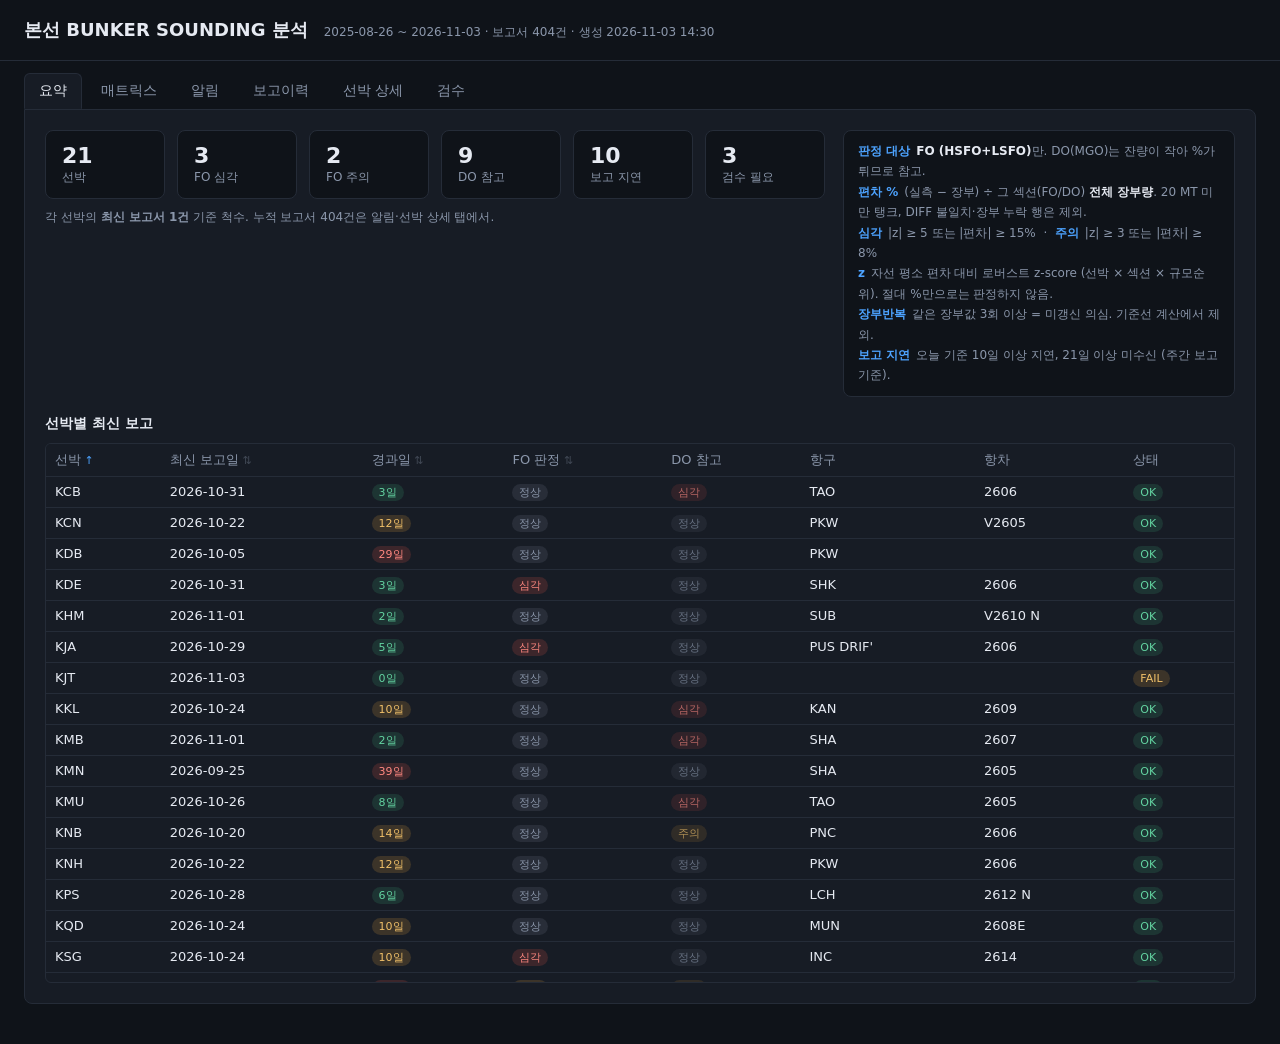
==== commit 9bb384ef: "chore(archive): 정적 자료 갱신 — archive/bsr/index.html" ====
--- a/archive/bsr/index.html
+++ b/archive/bsr/index.html
@@ -112,7 +112,7 @@
   <section id="tab-review"></section>
 </main>
 <script>
-const DATA = {"generated": "2026-10-30 16:37", "today": "2026-10-30", "rows": [{"file": "KCB_BSR_20260101.xlsx", "code": "KCB", "name": "KMTC COLOMBO", "date": "2026-01-01", "port": "KHI", "voy": "2507", "section": "DO", "grade": "MGO", "sounding": 262.1, "log": 220.671, "diff": 41.429, "pct": 18.774, "sec_log": 220.671, "sg": 0.85, "status": "OK", "reasons": "", "ok": true, "rank": 1, "stale_log": false, "z": 0.03}, {"file": "KCB_BSR_20260101.xlsx", "code": "KCB", "name": "KMTC COLOMBO", "date": "2026-01-01", "port": "KHI", "voy": "2507", "section": "FO", "grade": "HSFO", "sounding": 3656.586, "log": 3612.864, "diff": 43.722, "pct": 1.089, "sec_log": 4016.551, "sg": 0.97, "status": "OK", "reasons": "", "ok": true, "rank": 1, "stale_log": false, "z": 0.4}, {"file": "KCB_BSR_20260101.xlsx", "code": "KCB", "name": "KMTC COLOMBO", "date": "2026-01-01", "port": "KHI", "voy": "2507", "section": "FO", "grade": "LSFO", "sounding": 433.866, "log": 403.687, "diff": 30.179, "pct": 0.751, "sec_log": 4016.551, "sg": 0.95, "status": "OK", "reasons": "", "ok": true, "rank": 2, "stale_log": false, "z": 0.66}, {"file": "KCB_BSR_20260118.xlsx", "code": "KCB", "name": "KMTC COLOMBO", "date": "2026-01-18", "port": "KHI", "voy": "2507", "section": "DO", "grade": "MGO", "sounding": 259.993, "log": 220.671, "diff": 39.322, "pct": 17.819, "sec_log": 220.671, "sg": 0.85, "status": "OK", "reasons": "DATE_MISMATCH", "ok": true, "rank": 1, "stale_log": false, "z": -0.03}, {"file": "KCB_BSR_20260118.xlsx", "code": "KCB", "name": "KMTC COLOMBO", "date": "2026-01-18", "port": "KHI", "voy": "2507", "section": "FO", "grade": "HSFO", "sounding": 3656.586, "log": 3612.864, "diff": 43.722, "pct": 1.134, "sec_log": 3855.755, "sg": 0.97, "status": "OK", "reasons": "DATE_MISMATCH", "ok": true, "rank": 1, "stale_log": false, "z": 0.42}, {"file": "KCB_BSR_20260118.xlsx", "code": "KCB", "name": "KMTC COLOMBO", "date": "2026-01-18", "port": "KHI", "voy": "2507", "section": "FO", "grade": "LSFO", "sounding": 285.57, "log": 242.891, "diff": 42.679, "pct": 1.107, "sec_log": 3855.755, "sg": 0.95, "status": "OK", "reasons": "DATE_MISMATCH", "ok": true, "rank": 2, "stale_log": false, "z": 1.27}, {"file": "KCB_BSR_20260124.xlsx", "code": "KCB", "name": "KMTC COLOMBO", "date": "2026-01-24", "port": "TAO", "voy": "2601", "section": "DO", "grade": "MGO", "sounding": 314.344, "log": 287.641, "diff": 26.703, "pct": 9.283, "sec_log": 287.641, "sg": 0.85, "status": "OK", "reasons": "", "ok": true, "rank": 1, "stale_log": false, "z": -0.61}, {"file": "KCB_BSR_20260124.xlsx", "code": "KCB", "name": "KMTC COLOMBO", "date": "2026-01-24", "port": "TAO", "voy": "2601", "section": "FO", "grade": "HSFO", "sounding": 2595.301, "log": 2546.126, "diff": 49.175, "pct": 1.799, "sec_log": 2733.166, "sg": 0.97, "status": "OK", "reasons": "", "ok": true, "rank": 1, "stale_log": false, "z": 0.68}, {"file": "KCB_BSR_20260124.xlsx", "code": "KCB", "name": "KMTC COLOMBO", "date": "2026-01-24", "port": "TAO", "voy": "2601", "section": "FO", "grade": "LSFO", "sounding": 207.74, "log": 187.04, "diff": 20.7, "pct": 0.757, "sec_log": 2733.166, "sg": 0.95, "status": "OK", "reasons": "", "ok": true, "rank": 2, "stale_log": false, "z": 0.67}, {"file": "KCB_BSR_20260205.xlsx", "code": "KCB", "name": "KMTC COLOMBO", "date": "2026-02-05", "port": "SIN", "voy": "2601", "section": "DO", "grade": "MGO", "sounding": 314.344, "log": 287.641, "diff": 26.703, "pct": 9.283, "sec_log": 287.641, "sg": 0.85, "status": "OK", "reasons": "", "ok": true, "rank": 1, "stale_log": false, "z": -0.61}, {"file": "KCB_BSR_20260205.xlsx", "code": "KCB", "name": "KMTC COLOMBO", "date": "2026-02-05", "port": "SIN", "voy": "2601", "section": "FO", "grade": "HSFO", "sounding": 2595.301, "log": 2546.126, "diff": 49.175, "pct": 1.799, "sec_log": 2733.166, "sg": 0.97, "status": "OK", "reasons": "", "ok": true, "rank": 1, "stale_log": false, "z": 0.68}, {"file": "KCB_BSR_20260205.xlsx", "code": "KCB", "name": "KMTC COLOMBO", "date": "2026-02-05", "port": "SIN", "voy": "2601", "section": "FO", "grade": "LSFO", "sounding": 207.74, "log": 187.04, "diff": 20.7, "pct": 0.757, "sec_log": 2733.166, "sg": 0.95, "status": "OK", "reasons": "", "ok": true, "rank": 2, "stale_log": false, "z": 0.67}, {"file": "KCB_BSR_20260209.xlsx", "code": "KCB", "name": "KMTC COLOMBO", "date": "2026-02-09", "port": "SIN", "voy": "2601", "section": "DO", "grade": "MGO", "sounding": 269.603, "log": 250.881, "diff": 18.722, "pct": 7.462, "sec_log": 250.881, "sg": 0.85, "status": "OK", "reasons": "", "ok": true, "rank": 1, "stale_log": false, "z": -0.74}, {"file": "KCB_BSR_20260209.xlsx", "code": "KCB", "name": "KMTC COLOMBO", "date": "2026-02-09", "port": "SIN", "voy": "2601", "section": "FO", "grade": "HSFO", "sounding": 2184.843, "log": 2148.305, "diff": 36.538, "pct": 1.468, "sec_log": 2489.61, "sg": 0.88, "status": "OK", "reasons": "", "ok": true, "rank": 1, "stale_log": false, "z": 0.55}, {"file": "KCB_BSR_20260209.xlsx", "code": "KCB", "name": "KMTC COLOMBO", "date": "2026-02-09", "port": "SIN", "voy": "2601", "section": "FO", "grade": "LSFO", "sounding": 371.84, "log": 341.305, "diff": 30.535, "pct": 1.226, "sec_log": 2489.61, "sg": 0.88, "status": "OK", "reasons": "", "ok": true, "rank": 2, "stale_log": false, "z": 1.47}, {"file": "KCB_BSR_20260210.xlsx", "code": "KCB", "name": "KMTC COLOMBO", "date": "2026-02-10", "port": "SIN", "voy": "2601", "section": "DO", "grade": "MGO", "sounding": 269.603, "log": 250.881, "diff": 18.722, "pct": 7.462, "sec_log": 250.881, "sg": 0.85, "status": "OK", "reasons": "", "ok": true, "rank": 1, "stale_log": false, "z": -0.74}, {"file": "KCB_BSR_20260210.xlsx", "code": "KCB", "name": "KMTC COLOMBO", "date": "2026-02-10", "port": "SIN", "voy": "2601", "section": "FO", "grade": "HSFO", "sounding": 2184.843, "log": 2148.305, "diff": 36.538, "pct": 1.468, "sec_log": 2489.61, "sg": 0.88, "status": "OK", "reasons": "", "ok": true, "rank": 1, "stale_log": false, "z": 0.55}, {"file": "KCB_BSR_20260210.xlsx", "code": "KCB", "name": "KMTC COLOMBO", "date": "2026-02-10", "port": "SIN", "voy": "2601", "section": "FO", "grade": "LSFO", "sounding": 371.84, "log": 341.305, "diff": 30.535, "pct": 1.226, "sec_log": 2489.61, "sg": 0.88, "status": "OK", "reasons": "", "ok": true, "rank": 2, "stale_log": false, "z": 1.47}, {"file": "KCB_BSR_20260221.xlsx", "code": "KCB", "name": "KMTC COLOMBO", "date": "2026-02-21", "port": "MUN", "voy": "2601", "section": "DO", "grade": "MGO", "sounding": 275.803, "log": 250.881, "diff": 24.922, "pct": 9.934, "sec_log": 250.881, "sg": 0.85, "status": "OK", "reasons": "", "ok": true, "rank": 1, "stale_log": false, "z": -0.57}, {"file": "KCB_BSR_20260221.xlsx", "code": "KCB", "name": "KMTC COLOMBO", "date": "2026-02-21", "port": "MUN", "voy": "2601", "section": "FO", "grade": "HSFO", "sounding": 4126.968, "log": 4095.451, "diff": 31.517, "pct": 0.641, "sec_log": 4918.38, "sg": 0.88, "status": "OK", "reasons": "", "ok": true, "rank": 1, "stale_log": false, "z": 0.22}, {"file": "KCB_BSR_20260221.xlsx", "code": "KCB", "name": "KMTC COLOMBO", "date": "2026-02-21", "port": "MUN", "voy": "2601", "section": "FO", "grade": "LSFO", "sounding": 856.424, "log": 822.929, "diff": 33.495, "pct": 0.681, "sec_log": 4918.38, "sg": 0.88, "status": "OK", "reasons": "", "ok": true, "rank": 2, "stale_log": false, "z": 0.55}, {"file": "KCB_BSR_20260314.xls", "code": "KCB", "name": "KMTC COLOMBO", "date": "2026-03-14", "port": "TAO", "voy": "2601", "section": "DO", "grade": "MGO", "sounding": 281.811, "log": 247.711, "diff": 34.1, "pct": 13.766, "sec_log": 247.711, "sg": 0.85, "status": "OK", "reasons": "", "ok": true, "rank": 1, "stale_log": false, "z": -0.31}, {"file": "KCB_BSR_20260314.xls", "code": "KCB", "name": "KMTC COLOMBO", "date": "2026-03-14", "port": "TAO", "voy": "2601", "section": "FO", "grade": "HSFO", "sounding": 3265.12, "log": 3239.671, "diff": 25.449, "pct": 0.66, "sec_log": 3855.192, "sg": 0.88, "status": "OK", "reasons": "", "ok": true, "rank": 1, "stale_log": false, "z": 0.22}, {"file": "KCB_BSR_20260314.xls", "code": "KCB", "name": "KMTC COLOMBO", "date": "2026-03-14", "port": "TAO", "voy": "2601", "section": "FO", "grade": "LSFO", "sounding": 628.574, "log": 615.521, "diff": 13.053, "pct": 0.339, "sec_log": 3855.192, "sg": 0.88, "status": "OK", "reasons": "", "ok": true, "rank": 2, "stale_log": false, "z": -0.03}, {"file": "KCB_BSR_20260502.xls", "code": "KCB", "name": "KMTC COLOMBO", "date": "2026-05-02", "port": "TAO", "voy": "2603", "section": "DO", "grade": "MGO", "sounding": 71.886, "log": 45.551, "diff": 26.335, "pct": 57.815, "sec_log": 45.551, "sg": 0.85, "status": "OK", "reasons": "", "ok": true, "rank": 1, "stale_log": false, "z": 2.69}, {"file": "KCB_BSR_20260502.xls", "code": "KCB", "name": "KMTC COLOMBO", "date": "2026-05-02", "port": "TAO", "voy": "2603", "section": "FO", "grade": "HSFO", "sounding": 2950.98, "log": 3029.34, "diff": -78.36, "pct": -2.181, "sec_log": 3592.215, "sg": 0.88, "status": "OK", "reasons": "", "ok": true, "rank": 1, "stale_log": false, "z": -0.92}, {"file": "KCB_BSR_20260502.xls", "code": "KCB", "name": "KMTC COLOMBO", "date": "2026-05-02", "port": "TAO", "voy": "2603", "section": "FO", "grade": "LSFO", "sounding": 541.109, "log": 562.875, "diff": -21.766, "pct": -0.606, "sec_log": 3592.215, "sg": 0.88, "status": "OK", "reasons": "", "ok": true, "rank": 2, "stale_log": false, "z": -1.63}, {"file": "KCB_BSR_20260507.xls", "code": "KCB", "name": "KMTC COLOMBO", "date": "2026-05-07", "port": "SHA ANCHOR'", "voy": "2603", "section": "DO", "grade": "MGO", "sounding": 64.372, "log": 45.551, "diff": 18.821, "pct": 41.318, "sec_log": 45.551, "sg": 0.88, "status": "OK", "reasons": "", "ok": true, "rank": 1, "stale_log": false, "z": 1.56}, {"file": "KCB_BSR_20260507.xls", "code": "KCB", "name": "KMTC COLOMBO", "date": "2026-05-07", "port": "SHA ANCHOR'", "voy": "2603", "section": "FO", "grade": "HSFO", "sounding": 2926.235, "log": 3019.499, "diff": -93.264, "pct": -2.658, "sec_log": 3508.643, "sg": 0.93, "status": "OK", "reasons": "", "ok": true, "rank": 1, "stale_log": false, "z": -1.11}, {"file": "KCB_BSR_20260507.xls", "code": "KCB", "name": "KMTC COLOMBO", "date": "2026-05-07", "port": "SHA ANCHOR'", "voy": "2603", "section": "FO", "grade": "LSFO", "sounding": 487.715, "log": 489.144, "diff": -1.429, "pct": -0.041, "sec_log": 3508.643, "sg": 0.93, "status": "OK", "reasons": "", "ok": true, "rank": 2, "stale_log": false, "z": -0.67}, {"file": "KCB_BSR_20260517.xls", "code": "KCB", "name": "KMTC COLOMBO", "date": "2026-05-17", "port": "DCB", "voy": "2603", "section": "DO", "grade": "MGO", "sounding": 65.402, "log": 45.551, "diff": 19.851, "pct": 43.58, "sec_log": 45.551, "sg": 0.88, "status": "OK", "reasons": "", "ok": true, "rank": 1, "stale_log": false, "z": 1.72}, {"file": "KCB_BSR_20260517.xls", "code": "KCB", "name": "KMTC COLOMBO", "date": "2026-05-17", "port": "DCB", "voy": "2603", "section": "FO", "grade": "HSFO", "sounding": 2863.249, "log": 2925.514, "diff": -62.265, "pct": -1.946, "sec_log": 3200.267, "sg": 0.93, "status": "OK", "reasons": "", "ok": true, "rank": 1, "stale_log": false, "z": -0.82}, {"file": "KCB_BSR_20260517.xls", "code": "KCB", "name": "KMTC COLOMBO", "date": "2026-05-17", "port": "DCB", "voy": "2603", "section": "FO", "grade": "LSFO", "sounding": 246.362, "log": 274.753, "diff": -28.391, "pct": -0.887, "sec_log": 3200.267, "sg": 0.93, "status": "OK", "reasons": "", "ok": true, "rank": 2, "stale_log": false, "z": -2.1}, {"file": "KCB_BSR_20260601.xls", "code": "KCB", "name": "KMTC COLOMBO", "date": "2026-06-01", "port": "KLF", "voy": "2603", "section": "DO", "grade": "MGO", "sounding": 66.203, "log": 45.551, "diff": 20.652, "pct": 45.337, "sec_log": 45.551, "sg": 0.88, "status": "OK", "reasons": "", "ok": true, "rank": 1, "stale_log": false, "z": 1.84}, {"file": "KCB_BSR_20260601.xls", "code": "KCB", "name": "KMTC COLOMBO", "date": "2026-06-01", "port": "KLF", "voy": "2603", "section": "FO", "grade": "HSFO", "sounding": 3384.355, "log": 3438.356, "diff": -54.001, "pct": -1.304, "sec_log": 4141.026, "sg": 0.95, "status": "OK", "reasons": "", "ok": true, "rank": 1, "stale_log": false, "z": -0.56}, {"file": "KCB_BSR_20260601.xls", "code": "KCB", "name": "KMTC COLOMBO", "date": "2026-06-01", "port": "KLF", "voy": "2603", "section": "FO", "grade": "LSFO", "sounding": 628.117, "log": 702.67, "diff": -74.553, "pct": -1.8, "sec_log": 4141.026, "sg": 0.95, "status": "OK", "reasons": "", "ok": true, "rank": 2, "stale_log": false, "z": -3.64}, {"file": "KCB_BSR_20260620.xls", "code": "KCB", "name": "KMTC COLOMBO", "date": "2026-06-20", "port": "PKW", "voy": "2603", "section": "DO", "grade": "MGO", "sounding": 63.591, "log": 45.551, "diff": 18.04, "pct": 39.604, "sec_log": 45.551, "sg": 0.88, "status": "OK", "reasons": "", "ok": true, "rank": 1, "stale_log": false, "z": 1.45}, {"file": "KCB_BSR_20260620.xls", "code": "KCB", "name": "KMTC COLOMBO", "date": "2026-06-20", "port": "PKW", "voy": "2603", "section": "FO", "grade": "HSFO", "sounding": 3003.631, "log": 3060.102, "diff": -56.471, "pct": -1.562, "sec_log": 3614.469, "sg": 0.95, "status": "OK", "reasons": "", "ok": true, "rank": 1, "stale_log": false, "z": -0.67}, {"file": "KCB_BSR_20260620.xls", "code": "KCB", "name": "KMTC COLOMBO", "date": "2026-06-20", "port": "PKW", "voy": "2603", "section": "FO", "grade": "LSFO", "sounding": 436.513, "log": 554.367, "diff": -117.854, "pct": -3.261, "sec_log": 3614.469, "sg": 0.95, "status": "OK", "reasons": "", "ok": true, "rank": 2, "stale_log": false, "z": -6.11}, {"file": "KCB_BSR_20260702.xls", "code": "KCB", "name": "KMTC COLOMBO", "date": "2026-07-02", "port": "SHA", "voy": "2604", "section": "DO", "grade": "MGO", "sounding": 153.963, "log": 140.651, "diff": 13.312, "pct": 9.465, "sec_log": 140.651, "sg": 0.88, "status": "OK", "reasons": "", "ok": true, "rank": 1, "stale_log": true, "z": -0.6}, {"file": "KCB_BSR_20260702.xls", "code": "KCB", "name": "KMTC COLOMBO", "date": "2026-07-02", "port": "SHA", "voy": "2604", "section": "FO", "grade": "HSFO", "sounding": 2705.505, "log": 2825.395, "diff": -119.89, "pct": -3.467, "sec_log": 3458.314, "sg": 0.95, "status": "OK", "reasons": "", "ok": true, "rank": 1, "stale_log": false, "z": -1.43}, {"file": "KCB_BSR_20260702.xls", "code": "KCB", "name": "KMTC COLOMBO", "date": "2026-07-02", "port": "SHA", "voy": "2604", "section": "FO", "grade": "LSFO", "sounding": 615.928, "log": 632.919, "diff": -16.991, "pct": -0.491, "sec_log": 3458.314, "sg": 0.95, "status": "OK", "reasons": "", "ok": true, "rank": 2, "stale_log": false, "z": -1.43}, {"file": "KCB_BSR_20260708.xls", "code": "KCB", "name": "KMTC COLOMBO", "date": "2026-07-08", "port": "DCB", "voy": "2604", "section": "DO", "grade": "MGO", "sounding": 157.483, "log": 140.651, "diff": 16.832, "pct": 11.967, "sec_log": 140.651, "sg": 0.88, "status": "OK", "reasons": "", "ok": true, "rank": 1, "stale_log": true, "z": -0.43}, {"file": "KCB_BSR_20260708.xls", "code": "KCB", "name": "KMTC COLOMBO", "date": "2026-07-08", "port": "DCB", "voy": "2604", "section": "FO", "grade": "HSFO", "sounding": 3602.978, "log": 3700.548, "diff": -97.57, "pct": -2.339, "sec_log": 4171.326, "sg": 0.97, "status": "OK", "reasons": "", "ok": true, "rank": 1, "stale_log": false, "z": -0.98}, {"file": "KCB_BSR_20260708.xls", "code": "KCB", "name": "KMTC COLOMBO", "date": "2026-07-08", "port": "DCB", "voy": "2604", "section": "FO", "grade": "LSFO", "sounding": 498.876, "log": 470.778, "diff": 28.098, "pct": 0.674, "sec_log": 4171.326, "sg": 0.95, "status": "OK", "reasons": "", "ok": true, "rank": 2, "stale_log": false, "z": 0.53}, {"file": "KCB_BSR_20260731.xls", "code": "KCB", "name": "KMTC COLOMBO", "date": "2026-07-31", "port": "SOH", "voy": "2604", "section": "DO", "grade": "MGO", "sounding": 154.365, "log": 140.651, "diff": 13.714, "pct": 9.75, "sec_log": 140.651, "sg": 0.88, "status": "OK", "reasons": "", "ok": true, "rank": 1, "stale_log": true, "z": -0.58}, {"file": "KCB_BSR_20260731.xls", "code": "KCB", "name": "KMTC COLOMBO", "date": "2026-07-31", "port": "SOH", "voy": "2604", "section": "FO", "grade": "HSFO", "sounding": 2694.899, "log": 2751.827, "diff": -56.928, "pct": -1.892, "sec_log": 3009.551, "sg": 0.97, "status": "OK", "reasons": "", "ok": true, "rank": 1, "stale_log": false, "z": -0.8}, {"file": "KCB_BSR_20260731.xls", "code": "KCB", "name": "KMTC COLOMBO", "date": "2026-07-31", "port": "SOH", "voy": "2604", "section": "FO", "grade": "LSFO", "sounding": 265.639, "log": 257.724, "diff": 7.915, "pct": 0.263, "sec_log": 3009.551, "sg": 0.95, "status": "OK", "reasons": "", "ok": true, "rank": 2, "stale_log": false, "z": -0.16}, {"file": "KCB_BSR_20260818.xls", "code": "KCB", "name": "KMTC COLOMBO", "date": "2026-08-18", "port": "SHA ANC'", "voy": "2605", "section": "DO", "grade": "MGO", "sounding": 154.046, "log": 140.651, "diff": 13.395, "pct": 9.523, "sec_log": 140.651, "sg": 0.88, "status": "OK", "reasons": "", "ok": true, "rank": 1, "stale_log": true, "z": -0.6}, {"file": "KCB_BSR_20260818.xls", "code": "KCB", "name": "KMTC COLOMBO", "date": "2026-08-18", "port": "SHA ANC'", "voy": "2605", "section": "FO", "grade": "HSFO", "sounding": 1792.089, "log": 1805.277, "diff": -13.188, "pct": -0.663, "sec_log": 1989.468, "sg": 0.97, "status": "OK", "reasons": "", "ok": true, "rank": 1, "stale_log": false, "z": -0.31}, {"file": "KCB_BSR_20260818.xls", "code": "KCB", "name": "KMTC COLOMBO", "date": "2026-08-18", "port": "SHA ANC'", "voy": "2605", "section": "FO", "grade": "LSFO", "sounding": 190.809, "log": 184.191, "diff": 6.618, "pct": 0.333, "sec_log": 1989.468, "sg": 0.95, "status": "OK", "reasons": "", "ok": true, "rank": 2, "stale_log": false, "z": -0.04}, {"file": "KCB_BSR_20260829.xls", "code": "KCB", "name": "KMTC COLOMBO", "date": "2026-08-29", "port": "NBO", "voy": "2605", "section": "DO", "grade": "MGO", "sounding": 153.125, "log": 140.651, "diff": 12.474, "pct": 8.869, "sec_log": 140.651, "sg": 0.88, "status": "OK", "reasons": "", "ok": true, "rank": 1, "stale_log": true, "z": -0.64}, {"file": "KCB_BSR_20260829.xls", "code": "KCB", "name": "KMTC COLOMBO", "date": "2026-08-29", "port": "NBO", "voy": "2605", "section": "FO", "grade": "HSFO", "sounding": 3224.189, "log": 3240.199, "diff": -16.01, "pct": -0.442, "sec_log": 3618.451, "sg": 0.93, "status": "OK", "reasons": "", "ok": true, "rank": 1, "stale_log": false, "z": -0.22}, {"file": "KCB_BSR_20260829.xls", "code": "KCB", "name": "KMTC COLOMBO", "date": "2026-08-29", "port": "NBO", "voy": "2605", "section": "FO", "grade": "LSFO", "sounding": 329.357, "log": 320.642, "diff": 8.715, "pct": 0.241, "sec_log": 3618.451, "sg": 0.95, "status": "OK", "reasons": "", "ok": true, "rank": 2, "stale_log": false, "z": -0.2}, {"file": "KCB_BSR_20260829.xls", "code": "KCB", "name": "KMTC COLOMBO", "date": "2026-08-29", "port": "NBO", "voy": "2605", "section": "FO", "grade": "LSFO", "sounding": 72.1, "log": 57.61, "diff": null, "pct": 0.4, "sec_log": 3618.451, "sg": 0.95, "status": "OK", "reasons": "", "ok": true, "rank": 3, "stale_log": false, "z": null}, {"file": "KCB_BSR_20261006.xls", "code": "KCB", "name": "KMTC COLOMBO", "date": "2026-10-06", "port": "SOH", "voy": "2605", "section": "DO", "grade": "MGO", "sounding": 151.668, "log": 140.651, "diff": 11.017, "pct": 7.833, "sec_log": 140.651, "sg": 0.88, "status": "OK", "reasons": "", "ok": true, "rank": 1, "stale_log": true, "z": -0.71}, {"file": "KCB_BSR_20261006.xls", "code": "KCB", "name": "KMTC COLOMBO", "date": "2026-10-06", "port": "SOH", "voy": "2605", "section": "FO", "grade": "HSFO", "sounding": 2094.722, "log": 1987.131, "diff": 107.591, "pct": 3.979, "sec_log": 2704.182, "sg": 0.93, "status": "OK", "reasons": "", "ok": true, "rank": 1, "stale_log": false, "z": 1.56}, {"file": "KCB_BSR_20261006.xls", "code": "KCB", "name": "KMTC COLOMBO", "date": "2026-10-06", "port": "SOH", "voy": "2605", "section": "FO", "grade": "LSFO", "sounding": 749.205, "log": 717.051, "diff": 32.154, "pct": 1.189, "sec_log": 2704.182, "sg": 0.91, "status": "OK", "reasons": "", "ok": true, "rank": 2, "stale_log": false, "z": 1.4}, {"file": "KCB_BSR_20261027.xlsx", "code": "KCB", "name": "KMTC COLOMBO", "date": "2026-10-27", "port": "PNC", "voy": "2606", "section": "DO", "grade": "MGO", "sounding": 125.52, "log": 99.011, "diff": 26.509, "pct": 26.774, "sec_log": 99.011, "sg": 0.88, "status": "OK", "reasons": "", "ok": true, "rank": 1, "stale_log": false, "z": 0.58}, {"file": "KCB_BSR_20261027.xlsx", "code": "KCB", "name": "KMTC COLOMBO", "date": "2026-10-27", "port": "PNC", "voy": "2606", "section": "FO", "grade": "HSFO", "sounding": 1478.788, "log": 1283.053, "diff": 195.735, "pct": 10.604, "sec_log": 1845.837, "sg": 0.9, "status": "OK", "reasons": "", "ok": true, "rank": 1, "stale_log": false, "z": 4.22}, {"file": "KCB_BSR_20261027.xlsx", "code": "KCB", "name": "KMTC COLOMBO", "date": "2026-10-27", "port": "PNC", "voy": "2606", "section": "FO", "grade": "LSFO", "sounding": 569.731, "log": 562.784, "diff": 6.947, "pct": 0.376, "sec_log": 1845.837, "sg": 0.9, "status": "OK", "reasons": "", "ok": true, "rank": 2, "stale_log": false, "z": 0.03}, {"file": "KCN_BSR_20260112.xls", "code": "KCN", "name": "KMTC CHENNAI", "date": "2026-01-12", "port": "MUN", "voy": "V2508", "section": "DO", "grade": "MGO", "sounding": 136.21, "log": 125.139, "diff": 11.071, "pct": 8.847, "sec_log": 125.139, "sg": 0.88, "status": "OK", "reasons": "", "ok": true, "rank": 1, "stale_log": false, "z": -0.92}, {"file": "KCN_BSR_20260112.xlsx.xls", "code": "KCN", "name": "KMTC CHENNAI", "date": "2026-01-12", "port": "MUN", "voy": "V2508", "section": "DO", "grade": "MGO", "sounding": 136.21, "log": 125.139, "diff": 11.071, "pct": 8.847, "sec_log": 125.139, "sg": 0.88, "status": "OK", "reasons": "", "ok": true, "rank": 1, "stale_log": false, "z": -0.92}, {"file": "KCN_BSR_20260112.xls", "code": "KCN", "name": "KMTC CHENNAI", "date": "2026-01-12", "port": "MUN", "voy": "V2508", "section": "FO", "grade": "HSFO", "sounding": 2642.911, "log": 2599.156, "diff": 43.755, "pct": 1.683, "sec_log": 2599.156, "sg": 0.91, "status": "OK", "reasons": "", "ok": true, "rank": 1, "stale_log": false, "z": 0.54}, {"file": "KCN_BSR_20260112.xlsx.xls", "code": "KCN", "name": "KMTC CHENNAI", "date": "2026-01-12", "port": "MUN", "voy": "V2508", "section": "FO", "grade": "HSFO", "sounding": 2642.911, "log": 2599.156, "diff": 43.755, "pct": 1.683, "sec_log": 2599.156, "sg": 0.91, "status": "OK", "reasons": "", "ok": true, "rank": 1, "stale_log": false, "z": 0.54}, {"file": "KCN_BSR_20260130.xls", "code": "KCN", "name": "KMTC CHENNAI", "date": "2026-01-30", "port": "KAN", "voy": "V2601", "section": "DO", "grade": "MGO", "sounding": 129.916, "log": 116.889, "diff": 13.027, "pct": 11.145, "sec_log": 116.889, "sg": 0.88, "status": "OK", "reasons": "", "ok": true, "rank": 1, "stale_log": false, "z": 0.21}, {"file": "KCN_BSR_20260130.xlsx.xls", "code": "KCN", "name": "KMTC CHENNAI", "date": "2026-01-30", "port": "KAN", "voy": "V2601", "section": "DO", "grade": "MGO", "sounding": 129.916, "log": 116.889, "diff": 13.027, "pct": 11.145, "sec_log": 116.889, "sg": 0.88, "status": "OK", "reasons": "", "ok": true, "rank": 1, "stale_log": false, "z": 0.21}, {"file": "KCN_BSR_20260130.xls", "code": "KCN", "name": "KMTC CHENNAI", "date": "2026-01-30", "port": "KAN", "voy": "V2601", "section": "FO", "grade": "HSFO", "sounding": 1898.63, "log": 1843.606, "diff": 55.024, "pct": 2.985, "sec_log": 1843.606, "sg": 0.91, "status": "OK", "reasons": "", "ok": true, "rank": 1, "stale_log": false, "z": 1.62}, {"file": "KCN_BSR_20260130.xlsx.xls", "code": "KCN", "name": "KMTC CHENNAI", "date": "2026-01-30", "port": "KAN", "voy": "V2601", "section": "FO", "grade": "HSFO", "sounding": 1898.63, "log": 1843.606, "diff": 55.024, "pct": 2.985, "sec_log": 1843.606, "sg": 0.91, "status": "OK", "reasons": "", "ok": true, "rank": 1, "stale_log": false, "z": 1.62}, {"file": "KCN_BSR_20260216.xls", "code": "KCN", "name": "KMTC CHENNAI", "date": "2026-02-16", "port": "PKW", "voy": "V2601", "section": "DO", "grade": "MGO", "sounding": 117.377, "log": 104.809, "diff": 12.568, "pct": 11.991, "sec_log": 104.809, "sg": 0.88, "status": "OK", "reasons": "", "ok": true, "rank": 1, "stale_log": false, "z": 0.62}, {"file": "KCN_BSR_20260216.xlsx.xls", "code": "KCN", "name": "KMTC CHENNAI", "date": "2026-02-16", "port": "PKW", "voy": "V2601", "section": "DO", "grade": "MGO", "sounding": 117.377, "log": 104.809, "diff": 12.568, "pct": 11.991, "sec_log": 104.809, "sg": 0.88, "status": "OK", "reasons": "", "ok": true, "rank": 1, "stale_log": false, "z": 0.62}, {"file": "KCN_BSR_20260216.xls", "code": "KCN", "name": "KMTC CHENNAI", "date": "2026-02-16", "port": "PKW", "voy": "V2601", "section": "FO", "grade": "HSFO", "sounding": 3117.901, "log": 3062.904, "diff": 54.997, "pct": 1.796, "sec_log": 3062.904, "sg": 0.91, "status": "OK", "reasons": "", "ok": true, "rank": 1, "stale_log": false, "z": 0.63}, {"file": "KCN_BSR_20260216.xlsx.xls", "code": "KCN", "name": "KMTC CHENNAI", "date": "2026-02-16", "port": "PKW", "voy": "V2601", "section": "FO", "grade": "HSFO", "sounding": 3117.901, "log": 3062.904, "diff": 54.997, "pct": 1.796, "sec_log": 3062.904, "sg": 0.91, "status": "OK", "reasons": "", "ok": true, "rank": 1, "stale_log": false, "z": 0.63}, {"file": "KCN_BSR_20260301.xls", "code": "KCN", "name": "KMTC CHENNAI", "date": "2026-03-01", "port": "KHI", "voy": "V2601", "section": "DO", "grade": "MGO", "sounding": 115.965, "log": 104.809, "diff": 11.156, "pct": 10.644, "sec_log": 104.809, "sg": null, "status": "OK", "reasons": "", "ok": true, "rank": 1, "stale_log": false, "z": -0.04}, {"file": "KCN_BSR_20260301.xlsx.xls", "code": "KCN", "name": "KMTC CHENNAI", "date": "2026-03-01", "port": "KHI", "voy": "V2601", "section": "DO", "grade": "MGO", "sounding": 115.965, "log": 104.809, "diff": 11.156, "pct": 10.644, "sec_log": 104.809, "sg": 0.88, "status": "OK", "reasons": "", "ok": true, "rank": 1, "stale_log": false, "z": -0.04}, {"file": "KCN_BSR_20260301.xls", "code": "KCN", "name": "KMTC CHENNAI", "date": "2026-03-01", "port": "KHI", "voy": "V2601", "section": "FO", "grade": "HSFO", "sounding": 3458.861, "log": 3423.468, "diff": 35.393, "pct": 1.034, "sec_log": 3423.468, "sg": null, "status": "OK", "reasons": "", "ok": true, "rank": 1, "stale_log": false, "z": 0.0}, {"file": "KCN_BSR_20260301.xlsx.xls", "code": "KCN", "name": "KMTC CHENNAI", "date": "2026-03-01", "port": "KHI", "voy": "V2601", "section": "FO", "grade": "HSFO", "sounding": 3458.861, "log": 3423.468, "diff": 35.393, "pct": 1.034, "sec_log": 3423.468, "sg": 0.93, "status": "OK", "reasons": "", "ok": true, "rank": 1, "stale_log": false, "z": 0.0}, {"file": "KCN_BSR_20260401.xls", "code": "KCN", "name": "KMTC CHENNAI", "date": "2026-04-01", "port": "NBO", "voy": "V2602", "section": "DO", "grade": "MGO", "sounding": 86.695, "log": 74.639, "diff": 12.056, "pct": 16.153, "sec_log": 74.639, "sg": 0.88, "status": "OK", "reasons": "", "ok": true, "rank": 1, "stale_log": true, "z": 2.67}, {"file": "KCN_BSR_20260401.xlsx.xls", "code": "KCN", "name": "KMTC CHENNAI", "date": "2026-04-01", "port": "NBO", "voy": "V2602", "section": "DO", "grade": "MGO", "sounding": 86.695, "log": 74.639, "diff": 12.056, "pct": 16.153, "sec_log": 74.639, "sg": 0.88, "status": "OK", "reasons": "", "ok": true, "rank": 1, "stale_log": true, "z": 2.67}, {"file": "KCN_BSR_20260401.xls", "code": "KCN", "name": "KMTC CHENNAI", "date": "2026-04-01", "port": "NBO", "voy": "V2602", "section": "FO", "grade": "HSFO", "sounding": 2609.963, "log": 2625.058, "diff": -15.095, "pct": -0.575, "sec_log": 2625.058, "sg": 0.91, "status": "OK", "reasons": "", "ok": true, "rank": 1, "stale_log": false, "z": -1.33}, {"file": "KCN_BSR_20260401.xlsx.xls", "code": "KCN", "name": "KMTC CHENNAI", "date": "2026-04-01", "port": "NBO", "voy": "V2602", "section": "FO", "grade": "HSFO", "sounding": 2609.963, "log": 2625.058, "diff": -15.095, "pct": -0.575, "sec_log": 2625.058, "sg": 0.91, "status": "OK", "reasons": "", "ok": true, "rank": 1, "stale_log": false, "z": -1.33}, {"file": "KCN_BSR_20260421.xls", "code": "KCN", "name": "KMTC CHENNAI", "date": "2026-04-21", "port": "NBO", "voy": "V2602", "section": "DO", "grade": "MGO", "sounding": 83.572, "log": 74.639, "diff": 8.933, "pct": 11.969, "sec_log": 74.639, "sg": 0.88, "status": "OK", "reasons": "", "ok": true, "rank": 1, "stale_log": true, "z": 0.61}, {"file": "KCN_BSR_20260421.xlsx.xls", "code": "KCN", "name": "KMTC CHENNAI", "date": "2026-04-21", "port": "NBO", "voy": "V2602", "section": "DO", "grade": "MGO", "sounding": 83.572, "log": 74.639, "diff": 8.933, "pct": 11.969, "sec_log": 74.639, "sg": 0.88, "status": "OK", "reasons": "", "ok": true, "rank": 1, "stale_log": true, "z": 0.61}, {"file": "KCN_BSR_20260421.xls", "code": "KCN", "name": "KMTC CHENNAI", "date": "2026-04-21", "port": "NBO", "voy": "V2602", "section": "FO", "grade": "HSFO", "sounding": 3233.428, "log": 3240.064, "diff": -6.636, "pct": -0.205, "sec_log": 3240.064, "sg": 0.93, "status": "OK", "reasons": "", "ok": true, "rank": 1, "stale_log": false, "z": -1.03}, {"file": "KCN_BSR_20260421.xlsx.xls", "code": "KCN", "name": "KMTC CHENNAI", "date": "2026-04-21", "port": "NBO", "voy": "V2602", "section": "FO", "grade": "HSFO", "sounding": 3233.428, "log": 3240.064, "diff": -6.636, "pct": -0.205, "sec_log": 3240.064, "sg": 0.93, "status": "OK", "reasons": "", "ok": true, "rank": 1, "stale_log": false, "z": -1.03}, {"file": "KCN_BSR_20260515.xls", "code": "KCN", "name": "KMTC CHENNAI", "date": "2026-05-15", "port": "TAO", "voy": "V2603", "section": "DO", "grade": "MGO", "sounding": 85.741, "log": 74.639, "diff": 11.102, "pct": 14.875, "sec_log": 74.639, "sg": 0.88, "status": "OK", "reasons": "", "ok": true, "rank": 1, "stale_log": true, "z": 2.04}, {"file": "KCN_BSR_20260515.xlsx.xls", "code": "KCN", "name": "KMTC CHENNAI", "date": "2026-05-15", "port": "TAO", "voy": "V2603", "section": "DO", "grade": "MGO", "sounding": 85.741, "log": 74.639, "diff": 11.102, "pct": 14.875, "sec_log": 74.639, "sg": 0.88, "status": "OK", "reasons": "", "ok": true, "rank": 1, "stale_log": true, "z": 2.04}, {"file": "KCN_BSR_20260515.xls", "code": "KCN", "name": "KMTC CHENNAI", "date": "2026-05-15", "port": "TAO", "voy": "V2603", "section": "FO", "grade": "HSFO", "sounding": 2490.14, "log": 2481.154, "diff": 8.986, "pct": 0.362, "sec_log": 2481.154, "sg": 0.93, "status": "OK", "reasons": "", "ok": true, "rank": 1, "stale_log": false, "z": -0.56}, {"file": "KCN_BSR_20260515.xlsx.xls", "code": "KCN", "name": "KMTC CHENNAI", "date": "2026-05-15", "port": "TAO", "voy": "V2603", "section": "FO", "grade": "HSFO", "sounding": 2490.14, "log": 2481.154, "diff": 8.986, "pct": 0.362, "sec_log": 2481.154, "sg": 0.93, "status": "OK", "reasons": "", "ok": true, "rank": 1, "stale_log": false, "z": -0.56}, {"file": "KCN_BSR_20260525.xls", "code": "KCN", "name": "KMTC CHENNAI", "date": "2026-05-25", "port": "TAO", "voy": "V2603", "section": "DO", "grade": "MGO", "sounding": 70.666, "log": 63.039, "diff": 7.627, "pct": 12.099, "sec_log": 63.039, "sg": 0.85, "status": "OK", "reasons": "", "ok": true, "rank": 1, "stale_log": false, "z": 0.67}, {"file": "KCN_BSR_20260525.xlsx.xls", "code": "KCN", "name": "KMTC CHENNAI", "date": "2026-05-25", "port": "TAO", "voy": "V2603", "section": "DO", "grade": "MGO", "sounding": 70.666, "log": 63.039, "diff": 7.627, "pct": 12.099, "sec_log": 63.039, "sg": 0.85, "status": "OK", "reasons": "", "ok": true, "rank": 1, "stale_log": false, "z": 0.67}, {"file": "KCN_BSR_20260525.xls", "code": "KCN", "name": "KMTC CHENNAI", "date": "2026-05-25", "port": "TAO", "voy": "V2603", "section": "FO", "grade": "HSFO", "sounding": 2260.066, "log": 2250.464, "diff": 9.602, "pct": 0.427, "sec_log": 2250.464, "sg": 0.93, "status": "OK", "reasons": "", "ok": true, "rank": 1, "stale_log": false, "z": -0.5}, {"file": "KCN_BSR_20260525.xlsx.xls", "code": "KCN", "name": "KMTC CHENNAI", "date": "2026-05-25", "port": "TAO", "voy": "V2603", "section": "FO", "grade": "HSFO", "sounding": 2260.066, "log": 2250.464, "diff": 9.602, "pct": 0.427, "sec_log": 2250.464, "sg": 0.93, "status": "OK", "reasons": "", "ok": true, "rank": 1, "stale_log": false, "z": -0.5}, {"file": "KCN_BSR_20260627.xls", "code": "KCN", "name": "KMTC CHENNAI", "date": "2026-06-27", "port": "KHI", "voy": "V2603", "section": "DO", "grade": "MGO", "sounding": 70.492, "log": 63.039, "diff": 7.453, "pct": 11.823, "sec_log": 63.039, "sg": 0.85, "status": "OK", "reasons": "", "ok": true, "rank": 1, "stale_log": false, "z": 0.54}, {"file": "KCN_BSR_20260627.xls", "code": "KCN", "name": "KMTC CHENNAI", "date": "2026-06-27", "port": "KHI", "voy": "V2603", "section": "FO", "grade": "HSFO", "sounding": 3902.103, "log": 3905.16, "diff": -3.057, "pct": -0.078, "sec_log": 3905.16, "sg": 0.93, "status": "OK", "reasons": "", "ok": true, "rank": 1, "stale_log": false, "z": -0.92}, {"file": "KCN_BSR_20260720.xls", "code": "KCN", "name": "KMTC CHENNAI", "date": "2026-07-20", "port": "KAN", "voy": "V2604", "section": "DO", "grade": "MGO", "sounding": 64.835, "log": 59.799, "diff": 5.036, "pct": 8.422, "sec_log": 59.799, "sg": 0.85, "status": "OK", "reasons": "", "ok": true, "rank": 1, "stale_log": false, "z": -1.13}, {"file": "KCN_BSR_20260720.xls", "code": "KCN", "name": "KMTC CHENNAI", "date": "2026-07-20", "port": "KAN", "voy": "V2604", "section": "FO", "grade": "HSFO", "sounding": 3040.945, "log": 3035.79, "diff": 5.155, "pct": 0.17, "sec_log": 3035.79, "sg": 0.93, "status": "OK", "reasons": "", "ok": true, "rank": 1, "stale_log": false, "z": -0.72}, {"file": "KCN_BSR_20260807.xls", "code": "KCN", "name": "KMTC CHENNAI", "date": "2026-08-07", "port": "PKW", "voy": "V2604", "section": "DO", "grade": "MGO", "sounding": 56.378, "log": 50.939, "diff": 5.439, "pct": 10.677, "sec_log": 50.939, "sg": 0.85, "status": "OK", "reasons": "", "ok": true, "rank": 1, "stale_log": false, "z": -0.02}, {"file": "KCN_BSR_20260807.xls", "code": "KCN", "name": "KMTC CHENNAI", "date": "2026-08-07", "port": "PKW", "voy": "V2604", "section": "FO", "grade": "HSFO", "sounding": 3879.582, "log": 3824.605, "diff": 54.977, "pct": 1.437, "sec_log": 3824.605, "sg": 0.93, "status": "OK", "reasons": "", "ok": true, "rank": 1, "stale_log": false, "z": 0.33}, {"file": "KCN_BSR_20260831.xls", "code": "KCN", "name": "KMTC CHENNAI", "date": "2026-08-31", "port": "TAO", "voy": "V2605", "section": "DO", "grade": "MGO", "sounding": 56.427, "log": 50.939, "diff": 5.488, "pct": 10.774, "sec_log": 50.939, "sg": 0.85, "status": "OK", "reasons": "", "ok": true, "rank": 1, "stale_log": false, "z": 0.02}, {"file": "KCN_BSR_20260831.xls", "code": "KCN", "name": "KMTC CHENNAI", "date": "2026-08-31", "port": "TAO", "voy": "V2605", "section": "FO", "grade": "HSFO", "sounding": 2691.472, "log": 2638.221, "diff": 53.251, "pct": 2.018, "sec_log": 2638.221, "sg": 0.93, "status": "OK", "reasons": "", "ok": true, "rank": 1, "stale_log": false, "z": 0.82}, {"file": "KCN_BSR_20260913.xls", "code": "KCN", "name": "KMTC CHENNAI", "date": "2026-09-13", "port": "NBO", "voy": "V2605", "section": "DO", "grade": "MGO", "sounding": 44.251, "log": 35.109, "diff": 9.142, "pct": 26.039, "sec_log": 35.109, "sg": 0.88, "status": "OK", "reasons": "", "ok": true, "rank": 1, "stale_log": false, "z": 7.52}, {"file": "KCN_BSR_20260913.xls", "code": "KCN", "name": "KMTC CHENNAI", "date": "2026-09-13", "port": "NBO", "voy": "V2605", "section": "FO", "grade": "HSFO", "sounding": 2911.101, "log": 2830.565, "diff": 80.536, "pct": 2.845, "sec_log": 2830.565, "sg": 0.9, "status": "OK", "reasons": "", "ok": true, "rank": 1, "stale_log": false, "z": 1.5}, {"file": "KCN_BSR_20260917.xls", "code": "KCN", "name": "KMTC CHENNAI", "date": "2026-09-17", "port": "SHK", "voy": "V2605", "section": "DO", "grade": "MGO", "sounding": 44.127, "log": 35.109, "diff": 9.018, "pct": 25.686, "sec_log": 35.109, "sg": 0.88, "status": "OK", "reasons": "", "ok": true, "rank": 1, "stale_log": false, "z": 7.35}, {"file": "KCN_BSR_20260917.xls", "code": "KCN", "name": "KMTC CHENNAI", "date": "2026-09-17", "port": "SHK", "voy": "V2605", "section": "FO", "grade": "HSFO", "sounding": 2817.612, "log": 2746.425, "diff": 71.187, "pct": 2.592, "sec_log": 2746.425, "sg": 0.9, "status": "OK", "reasons": "", "ok": true, "rank": 1, "stale_log": false, "z": 1.29}, {"file": "KCN_BSR_20260927.xls", "code": "KCN", "name": "KMTC CHENNAI", "date": "2026-09-27", "port": "SIN", "voy": "V2605", "section": "DO", "grade": "MGO", "sounding": 124.927, "log": 115.203, "diff": 9.724, "pct": 8.441, "sec_log": 115.203, "sg": 0.88, "status": "OK", "reasons": "", "ok": true, "rank": 1, "stale_log": false, "z": -1.12}, {"file": "KCN_BSR_20260927.xls", "code": "KCN", "name": "KMTC CHENNAI", "date": "2026-09-27", "port": "SIN", "voy": "V2605", "section": "FO", "grade": "HSFO", "sounding": 2575.937, "log": 2515.915, "diff": 60.022, "pct": 2.386, "sec_log": 2515.915, "sg": 0.9, "status": "OK", "reasons": "", "ok": true, "rank": 1, "stale_log": false, "z": 1.12}, {"file": "KCN_BSR_20261005.xls", "code": "KCN", "name": "KMTC CHENNAI", "date": "2026-10-05", "port": "NSA", "voy": "V2605", "section": "DO", "grade": "MGO", "sounding": 122.508, "log": 114.313, "diff": 8.195, "pct": 7.169, "sec_log": 114.313, "sg": 0.88, "status": "OK", "reasons": "", "ok": true, "rank": 1, "stale_log": false, "z": -1.75}, {"file": "KCN_BSR_20261005.xls", "code": "KCN", "name": "KMTC CHENNAI", "date": "2026-10-05", "port": "NSA", "voy": "V2605", "section": "FO", "grade": "HSFO", "sounding": 2629.721, "log": 2597.965, "diff": 31.756, "pct": 1.222, "sec_log": 2597.965, "sg": 0.9, "status": "OK", "reasons": "", "ok": true, "rank": 1, "stale_log": false, "z": 0.16}, {"file": "KCN_BSR_20261011.xls", "code": "KCN", "name": "KMTC CHENNAI", "date": "2026-10-11", "port": "KHI", "voy": "V2605", "section": "DO", "grade": "MGO", "sounding": 116.976, "log": 111.663, "diff": 5.313, "pct": 4.758, "sec_log": 111.663, "sg": 0.88, "status": "OK", "reasons": "", "ok": true, "rank": 1, "stale_log": false, "z": -2.93}, {"file": "KCN_BSR_20261011.xls", "code": "KCN", "name": "KMTC CHENNAI", "date": "2026-10-11", "port": "KHI", "voy": "V2605", "section": "FO", "grade": "HSFO", "sounding": 2509.131, "log": 2501.765, "diff": 7.366, "pct": 0.294, "sec_log": 2501.765, "sg": 0.9, "status": "OK", "reasons": "", "ok": true, "rank": 1, "stale_log": false, "z": -0.61}, {"file": "KCN_BSR_20261022.xls", "code": "KCN", "name": "KMTC CHENNAI", "date": "2026-10-22", "port": "PKW", "voy": "V2605", "section": "DO", "grade": "MGO", "sounding": 116.959, "log": 111.663, "diff": 5.296, "pct": 4.743, "sec_log": 111.663, "sg": 0.88, "status": "OK", "reasons": "", "ok": true, "rank": 1, "stale_log": false, "z": -2.94}, {"file": "KCN_BSR_20261022.xls", "code": "KCN", "name": "KMTC CHENNAI", "date": "2026-10-22", "port": "PKW", "voy": "V2605", "section": "FO", "grade": "HSFO", "sounding": 2056.427, "log": 2076.005, "diff": -19.578, "pct": -0.943, "sec_log": 2076.005, "sg": 0.9, "status": "OK", "reasons": "", "ok": true, "rank": 1, "stale_log": false, "z": -1.64}, {"file": "KDB_BSR_20260130.xlsx", "code": "KDB", "name": "KMTC DUBAI", "date": "2026-01-30", "port": "SHA", "voy": "", "section": "DO", "grade": "MGO", "sounding": 87.749, "log": 88.641, "diff": -0.892, "pct": -1.006, "sec_log": 88.641, "sg": null, "status": "OK", "reasons": "", "ok": true, "rank": 1, "stale_log": false, "z": -1.0}, {"file": "KDB_BSR_20260130.xlsx", "code": "KDB", "name": "KMTC DUBAI", "date": "2026-01-30", "port": "SHA", "voy": "", "section": "FO", "grade": "HSFO", "sounding": 1518.104, "log": 1478.978, "diff": 39.126, "pct": 2.645, "sec_log": 1478.978, "sg": 0.95, "status": "OK", "reasons": "", "ok": true, "rank": 1, "stale_log": false, "z": 0.02}, {"file": "KDB_BSR_20260204.xlsx", "code": "KDB", "name": "KMTC DUBAI", "date": "2026-02-04", "port": "DCB", "voy": "", "section": "DO", "grade": "MGO", "sounding": 86.44, "log": 88.641, "diff": -2.201, "pct": -2.483, "sec_log": 88.641, "sg": null, "status": "OK", "reasons": "", "ok": true, "rank": 1, "stale_log": false, "z": -1.24}, {"file": "KDB_BSR_20260204.xlsx", "code": "KDB", "name": "KMTC DUBAI", "date": "2026-02-04", "port": "DCB", "voy": "", "section": "FO", "grade": "HSFO", "sounding": 1420.157, "log": 1478.978, "diff": -58.821, "pct": -3.977, "sec_log": 1478.978, "sg": 0.95, "status": "OK", "reasons": "", "ok": true, "rank": 1, "stale_log": false, "z": -2.2}, {"file": "KDB_BSR_20260216.xlsx", "code": "KDB", "name": "KMTC DUBAI", "date": "2026-02-16", "port": "HZR", "voy": "", "section": "DO", "grade": "MGO", "sounding": 86.934, "log": 88.641, "diff": -1.707, "pct": -1.926, "sec_log": 88.641, "sg": null, "status": "OK", "reasons": "", "ok": true, "rank": 1, "stale_log": false, "z": -1.15}, {"file": "KDB_BSR_20260216.xlsx", "code": "KDB", "name": "KMTC DUBAI", "date": "2026-02-16", "port": "HZR", "voy": "", "section": "FO", "grade": "HSFO", "sounding": 875.2, "log": 898.538, "diff": -23.338, "pct": -2.597, "sec_log": 898.538, "sg": 0.95, "status": "OK", "reasons": "", "ok": true, "rank": 1, "stale_log": false, "z": -1.74}, {"file": "KDB_BSR_20260310.xlsx", "code": "KDB", "name": "KMTC DUBAI", "date": "2026-03-10", "port": "SHA", "voy": "", "section": "DO", "grade": "MGO", "sounding": 83.438, "log": 88.641, "diff": -5.203, "pct": -5.87, "sec_log": 88.641, "sg": null, "status": "OK", "reasons": "", "ok": true, "rank": 1, "stale_log": false, "z": -1.79}, {"file": "KDB_BSR_20260310.xlsx", "code": "KDB", "name": "KMTC DUBAI", "date": "2026-03-10", "port": "SHA", "voy": "", "section": "FO", "grade": "HSFO", "sounding": 1323.897, "log": 1343.848, "diff": -19.951, "pct": -1.485, "sec_log": 1343.848, "sg": 0.95, "status": "OK", "reasons": "", "ok": true, "rank": 1, "stale_log": false, "z": -1.37}, {"file": "KDB_BSR_20260321.xlsx", "code": "KDB", "name": "KMTC DUBAI", "date": "2026-03-21", "port": "PKW", "voy": "", "section": "DO", "grade": "MGO", "sounding": 83.741, "log": 77.141, "diff": 6.6, "pct": 8.556, "sec_log": 77.141, "sg": null, "status": "OK", "reasons": "", "ok": true, "rank": 1, "stale_log": false, "z": 0.54}, {"file": "KDB_BSR_20260321.xlsx", "code": "KDB", "name": "KMTC DUBAI", "date": "2026-03-21", "port": "PKW", "voy": "", "section": "FO", "grade": "HSFO", "sounding": 1113.785, "log": 1117.788, "diff": -4.003, "pct": -0.358, "sec_log": 1117.788, "sg": 0.95, "status": "OK", "reasons": "", "ok": true, "rank": 1, "stale_log": false, "z": -0.99}, {"file": "KDB_BSR_20260331.xlsx", "code": "KDB", "name": "KMTC DUBAI", "date": "2026-03-31", "port": "PKW", "voy": "", "section": "DO", "grade": "MGO", "sounding": 82.59, "log": 77.141, "diff": 5.449, "pct": 7.063, "sec_log": 77.141, "sg": null, "status": "OK", "reasons": "", "ok": true, "rank": 1, "stale_log": false, "z": 0.3}, {"file": "KDB_BSR_20260331.xlsx", "code": "KDB", "name": "KMTC DUBAI", "date": "2026-03-31", "port": "PKW", "voy": "", "section": "FO", "grade": "HSFO", "sounding": 782.997, "log": 780.018, "diff": 2.979, "pct": 0.382, "sec_log": 780.018, "sg": 0.95, "status": "OK", "reasons": "", "ok": true, "rank": 1, "stale_log": false, "z": -0.74}, {"file": "KDB_BSR_20260425.xlsx", "code": "KDB", "name": "KMTC DUBAI", "date": "2026-04-25", "port": "NBO", "voy": "", "section": "DO", "grade": "MGO", "sounding": 83.62, "log": 77.141, "diff": 6.479, "pct": 8.399, "sec_log": 77.141, "sg": null, "status": "OK", "reasons": "", "ok": true, "rank": 1, "stale_log": false, "z": 0.52}, {"file": "KDB_BSR_20260425.xlsx", "code": "KDB", "name": "KMTC DUBAI", "date": "2026-04-25", "port": "NBO", "voy": "", "section": "FO", "grade": "HSFO", "sounding": 1470.606, "log": 1414.524, "diff": 56.082, "pct": 3.965, "sec_log": 1414.524, "sg": 0.95, "status": "OK", "reasons": "", "ok": true, "rank": 1, "stale_log": false, "z": 0.46}, {"file": "KDB_BSR_20260504.xlsx", "code": "KDB", "name": "KMTC DUBAI", "date": "2026-05-04", "port": "PKW", "voy": "", "section": "DO", "grade": "MGO", "sounding": 81.594, "log": 75.571, "diff": 6.023, "pct": 7.97, "sec_log": 75.571, "sg": null, "status": "OK", "reasons": "", "ok": true, "rank": 1, "stale_log": true, "z": 0.45}, {"file": "KDB_BSR_20260504.xlsx", "code": "KDB", "name": "KMTC DUBAI", "date": "2026-05-04", "port": "PKW", "voy": "", "section": "FO", "grade": "HSFO", "sounding": 1214.29, "log": 1169.194, "diff": 45.096, "pct": 3.857, "sec_log": 1169.194, "sg": 0.94, "status": "OK", "reasons": "", "ok": true, "rank": 1, "stale_log": false, "z": 0.42}, {"file": "KDB_BSR_20260513.xlsx", "code": "KDB", "name": "KMTC DUBAI", "date": "2026-05-13", "port": "NSA", "voy": "", "section": "DO", "grade": "MGO", "sounding": 83.369, "log": 75.571, "diff": 7.798, "pct": 10.318, "sec_log": 75.571, "sg": null, "status": "OK", "reasons": "", "ok": true, "rank": 1, "stale_log": true, "z": 0.83}, {"file": "KDB_BSR_20260513.xlsx", "code": "KDB", "name": "KMTC DUBAI", "date": "2026-05-13", "port": "NSA", "voy": "", "section": "FO", "grade": "HSFO", "sounding": 933.306, "log": 890.594, "diff": 42.712, "pct": 4.796, "sec_log": 890.594, "sg": 0.93, "status": "OK", "reasons": "", "ok": true, "rank": 1, "stale_log": false, "z": 0.74}, {"file": "KDB_BSR_20260520.xlsx", "code": "KDB", "name": "KMTC DUBAI", "date": "2026-05-20", "port": "NSA", "voy": "", "section": "DO", "grade": "MGO", "sounding": 83.334, "log": 75.571, "diff": 7.763, "pct": 10.273, "sec_log": 75.571, "sg": null, "status": "OK", "reasons": "", "ok": true, "rank": 1, "stale_log": true, "z": 0.82}, {"file": "KDB_BSR_20260520.xlsx", "code": "KDB", "name": "KMTC DUBAI", "date": "2026-05-20", "port": "NSA", "voy": "", "section": "FO", "grade": "HSFO", "sounding": 850.556, "log": 802.124, "diff": 48.432, "pct": 6.038, "sec_log": 802.124, "sg": 0.93, "status": "OK", "reasons": "", "ok": true, "rank": 1, "stale_log": false, "z": 1.15}, {"file": "KDB_BSR_20260529.xlsx", "code": "KDB", "name": "KMTC DUBAI", "date": "2026-05-29", "port": "NSA", "voy": "", "section": "DO", "grade": "MGO", "sounding": 83.334, "log": 75.571, "diff": 7.763, "pct": 10.273, "sec_log": 75.571, "sg": null, "status": "OK", "reasons": "DATE_MISMATCH", "ok": true, "rank": 1, "stale_log": true, "z": 0.82}, {"file": "KDB_BSR_20260529.xlsx", "code": "KDB", "name": "KMTC DUBAI", "date": "2026-05-29", "port": "NSA", "voy": "", "section": "FO", "grade": "HSFO", "sounding": 850.556, "log": 802.124, "diff": 48.432, "pct": 6.038, "sec_log": 802.124, "sg": 0.93, "status": "OK", "reasons": "DATE_MISMATCH", "ok": true, "rank": 1, "stale_log": false, "z": 1.15}, {"file": "KDB_BSR_20260611.xlsx", "code": "KDB", "name": "KMTC DUBAI", "date": "2026-06-11", "port": "DCB", "voy": "", "section": "DO", "grade": "MGO", "sounding": 79.135, "log": 75.571, "diff": 3.564, "pct": 4.717, "sec_log": 75.571, "sg": null, "status": "OK", "reasons": "", "ok": true, "rank": 1, "stale_log": true, "z": -0.08}, {"file": "KDB_BSR_20260611.xlsx.xlsx", "code": "KDB", "name": "KMTC DUBAI", "date": "2026-06-11", "port": "NSA", "voy": "", "section": "DO", "grade": "MGO", "sounding": 79.135, "log": 75.571, "diff": 3.564, "pct": 4.717, "sec_log": 75.571, "sg": null, "status": "OK", "reasons": "", "ok": true, "rank": 1, "stale_log": true, "z": -0.08}, {"file": "KDB_BSR_20260611.xlsx", "code": "KDB", "name": "KMTC DUBAI", "date": "2026-06-11", "port": "DCB", "voy": "", "section": "FO", "grade": "HSFO", "sounding": 1594.194, "log": 1553.788, "diff": 40.406, "pct": 2.6, "sec_log": 1553.788, "sg": 0.93, "status": "OK", "reasons": "", "ok": true, "rank": 1, "stale_log": false, "z": 0.0}, {"file": "KDB_BSR_20260611.xlsx.xlsx", "code": "KDB", "name": "KMTC DUBAI", "date": "2026-06-11", "port": "NSA", "voy": "", "section": "FO", "grade": "HSFO", "sounding": 1594.194, "log": 1553.788, "diff": 40.406, "pct": 2.6, "sec_log": 1553.788, "sg": 0.93, "status": "OK", "reasons": "", "ok": true, "rank": 1, "stale_log": false, "z": 0.0}, {"file": "KDB_BSR_20260626.xlsx", "code": "KDB", "name": "KMTC DUBAI", "date": "2026-06-26", "port": "HZR", "voy": "", "section": "DO", "grade": "MGO", "sounding": 79.464, "log": 75.571, "diff": 3.893, "pct": 5.152, "sec_log": 75.571, "sg": null, "status": "OK", "reasons": "", "ok": true, "rank": 1, "stale_log": true, "z": -0.01}, {"file": "KDB_BSR_20260626.xlsx", "code": "KDB", "name": "KMTC DUBAI", "date": "2026-06-26", "port": "HZR", "voy": "", "section": "FO", "grade": "HSFO", "sounding": 1093.179, "log": 1044.978, "diff": 48.201, "pct": 4.613, "sec_log": 1044.978, "sg": 0.93, "status": "OK", "reasons": "", "ok": true, "rank": 1, "stale_log": false, "z": 0.67}, {"file": "KDB_BSR_20260724.xlsx", "code": "KDB", "name": "KMTC DUBAI", "date": "2026-07-24", "port": "SHA ANC'", "voy": "", "section": "DO", "grade": "MGO", "sounding": 58.765, "log": 53.341, "diff": 5.424, "pct": 10.168, "sec_log": 53.341, "sg": null, "status": "OK", "reasons": "", "ok": true, "rank": 1, "stale_log": false, "z": 0.8}, {"file": "KDB_BSR_20260724.xlsx", "code": "KDB", "name": "KMTC DUBAI", "date": "2026-07-24", "port": "SHA ANC'", "voy": "", "section": "FO", "grade": "HSFO", "sounding": 1690.529, "log": 1680.488, "diff": 10.041, "pct": 0.597, "sec_log": 1680.488, "sg": 0.93, "status": "OK", "reasons": "", "ok": true, "rank": 1, "stale_log": false, "z": -0.67}, {"file": "KDB_BSR_20260828.xlsx", "code": "KDB", "name": "KMTC DUBAI", "date": "2026-08-28", "port": "HZR", "voy": "", "section": "DO", "grade": "MGO", "sounding": 152.654, "log": 144.451, "diff": 8.203, "pct": 5.679, "sec_log": 144.451, "sg": null, "status": "OK", "reasons": "", "ok": true, "rank": 1, "stale_log": false, "z": 0.08}, {"file": "KDB_BSR_20260828.xlsx", "code": "KDB", "name": "KMTC DUBAI", "date": "2026-08-28", "port": "HZR", "voy": "", "section": "FO", "grade": "HSFO", "sounding": 1162.317, "log": 1129.618, "diff": 32.699, "pct": 2.895, "sec_log": 1129.618, "sg": 0.93, "status": "OK", "reasons": "", "ok": true, "rank": 1, "stale_log": false, "z": 0.1}, {"file": "KDB_BSR_20261005.xlsx", "code": "KDB", "name": "KMTC DUBAI", "date": "2026-10-05", "port": "PKW", "voy": "", "section": "DO", "grade": "MGO", "sounding": 151.237, "log": 144.451, "diff": 6.786, "pct": 4.698, "sec_log": 144.451, "sg": null, "status": "OK", "reasons": "", "ok": true, "rank": 1, "stale_log": false, "z": -0.08}, {"file": "KDB_BSR_20261005.xlsx", "code": "KDB", "name": "KMTC DUBAI", "date": "2026-10-05", "port": "PKW", "voy": "", "section": "FO", "grade": "HSFO", "sounding": 1501.924, "log": 1486.068, "diff": 15.856, "pct": 1.067, "sec_log": 1486.068, "sg": 0.93, "status": "OK", "reasons": "", "ok": true, "rank": 1, "stale_log": false, "z": -0.51}, {"file": "KDE_BSR_20260114.xls", "code": "KDE", "name": "KMTC DELHI", "date": "2026-01-14", "port": "SHK", "voy": "V2508", "section": "DO", "grade": "MGO", "sounding": 140.299, "log": 139.373, "diff": 0.926, "pct": 0.665, "sec_log": 139.373, "sg": 0.9, "status": "OK", "reasons": "", "ok": true, "rank": 1, "stale_log": false, "z": -0.44}, {"file": "KDE_BSR_20260114.xls", "code": "KDE", "name": "KMTC DELHI", "date": "2026-01-14", "port": "SHK", "voy": "V2508", "section": "FO", "grade": "HSFO", "sounding": 2682.0, "log": 2681.859, "diff": -0.1, "pct": 0.005, "sec_log": 2681.859, "sg": 0.99, "status": "OK", "reasons": "", "ok": true, "rank": 1, "stale_log": false, "z": 0.04}, {"file": "KDE_BSR_20260201.xls", "code": "KDE", "name": "KMTC DELHI", "date": "2026-02-01", "port": "KHI", "voy": "V2508", "section": "DO", "grade": "MGO", "sounding": 125.7, "log": 123.303, "diff": 2.397, "pct": 1.944, "sec_log": 123.303, "sg": 0.9, "status": "OK", "reasons": "", "ok": true, "rank": 1, "stale_log": false, "z": 0.0}, {"file": "KDE_BSR_20260201.xls", "code": "KDE", "name": "KMTC DELHI", "date": "2026-02-01", "port": "KHI", "voy": "V2508", "section": "FO", "grade": "HSFO", "sounding": 3759.566, "log": 3759.566, "diff": -0.1, "pct": 0.0, "sec_log": 3759.566, "sg": 0.99, "status": "OK", "reasons": "", "ok": true, "rank": 1, "stale_log": false, "z": 0.0}, {"file": "KDE_BSR_20260216.xls", "code": "KDE", "name": "KMTC DELHI", "date": "2026-02-16", "port": "HKG", "voy": "V2508", "section": "DO", "grade": "MGO", "sounding": 125.7, "log": 123.303, "diff": 2.397, "pct": 1.944, "sec_log": 123.303, "sg": 0.9, "status": "OK", "reasons": "", "ok": true, "rank": 1, "stale_log": false, "z": 0.0}, {"file": "KDE_BSR_20260216.xls", "code": "KDE", "name": "KMTC DELHI", "date": "2026-02-16", "port": "HKG", "voy": "V2508", "section": "FO", "grade": "HSFO", "sounding": 3759.566, "log": 3759.566, "diff": -0.1, "pct": 0.0, "sec_log": 3759.566, "sg": 0.99, "status": "OK", "reasons": "", "ok": true, "rank": 1, "stale_log": false, "z": 0.0}, {"file": "KDE_BSR_20260323.xls", "code": "KDE", "name": "KMTC DELHI", "date": "2026-03-23", "port": "VTZ", "voy": "V2601", "section": "DO", "grade": "MGO", "sounding": 190.981, "log": 188.933, "diff": 2.048, "pct": 1.084, "sec_log": 188.933, "sg": 0.9, "status": "OK", "reasons": "", "ok": true, "rank": 1, "stale_log": false, "z": -0.29}, {"file": "KDE_BSR_20260323.xls", "code": "KDE", "name": "KMTC DELHI", "date": "2026-03-23", "port": "VTZ", "voy": "V2601", "section": "FO", "grade": "HSFO", "sounding": 3865.275, "log": 3865.275, "diff": -0.1, "pct": 0.0, "sec_log": 3865.275, "sg": 0.99, "status": "OK", "reasons": "", "ok": true, "rank": 1, "stale_log": false, "z": 0.0}, {"file": "KDE_BSR_20260401.xls", "code": "KDE", "name": "KMTC DELHI", "date": "2026-04-01", "port": "SIN", "voy": "V2601", "section": "DO", "grade": "MGO", "sounding": 179.136, "log": 172.883, "diff": 6.253, "pct": 3.617, "sec_log": 172.883, "sg": 0.9, "status": "OK", "reasons": "", "ok": true, "rank": 1, "stale_log": false, "z": 0.57}, {"file": "KDE_BSR_20260401.xls", "code": "KDE", "name": "KMTC DELHI", "date": "2026-04-01", "port": "SIN", "voy": "V2601", "section": "FO", "grade": "HSFO", "sounding": 3558.675, "log": 3558.675, "diff": -0.1, "pct": 0.0, "sec_log": 3558.675, "sg": 0.99, "status": "OK", "reasons": "", "ok": true, "rank": 1, "stale_log": false, "z": 0.0}, {"file": "KDE_BSR_20260413.xls", "code": "KDE", "name": "KMTC DELHI", "date": "2026-04-13", "port": "TAO ANCH'", "voy": "2602", "section": "DO", "grade": "MGO", "sounding": 257.866, "log": 249.033, "diff": 8.833, "pct": 3.547, "sec_log": 249.033, "sg": 0.9, "status": "OK", "reasons": "", "ok": true, "rank": 1, "stale_log": false, "z": 0.55}, {"file": "KDE_BSR_20260413.xls", "code": "KDE", "name": "KMTC DELHI", "date": "2026-04-13", "port": "TAO ANCH'", "voy": "2602", "section": "FO", "grade": "HSFO", "sounding": 3108.701, "log": 3107.895, "diff": 0.806, "pct": 0.02, "sec_log": 3932.711, "sg": 0.99, "status": "OK", "reasons": "", "ok": true, "rank": 1, "stale_log": false, "z": 0.17}, {"file": "KDE_BSR_20260413.xls", "code": "KDE", "name": "KMTC DELHI", "date": "2026-04-13", "port": "TAO ANCH'", "voy": "2602", "section": "FO", "grade": "LSFO", "sounding": 848.711, "log": 824.816, "diff": 23.895, "pct": 0.608, "sec_log": 3932.711, "sg": 1.03, "status": "OK", "reasons": "", "ok": true, "rank": 2, "stale_log": false, "z": 4.29}, {"file": "KDE_BSR_20260421.xls", "code": "KDE", "name": "KMTC DELHI", "date": "2026-04-21", "port": "SHK", "voy": "2602", "section": "DO", "grade": "MGO", "sounding": 240.637, "log": 230.563, "diff": 10.074, "pct": 4.369, "sec_log": 230.563, "sg": 0.9, "status": "OK", "reasons": "", "ok": true, "rank": 1, "stale_log": false, "z": 0.83}, {"file": "KDE_BSR_20260421.xls", "code": "KDE", "name": "KMTC DELHI", "date": "2026-04-21", "port": "SHK", "voy": "2602", "section": "FO", "grade": "HSFO", "sounding": 2964.444, "log": 2975.685, "diff": -11.241, "pct": -0.304, "sec_log": 3697.051, "sg": 0.99, "status": "OK", "reasons": "", "ok": true, "rank": 1, "stale_log": false, "z": -2.53}, {"file": "KDE_BSR_20260421.xls", "code": "KDE", "name": "KMTC DELHI", "date": "2026-04-21", "port": "SHK", "voy": "2602", "section": "FO", "grade": "LSFO", "sounding": 734.218, "log": 721.366, "diff": 12.852, "pct": 0.348, "sec_log": 3697.051, "sg": 1.03, "status": "OK", "reasons": "", "ok": true, "rank": 2, "stale_log": false, "z": 2.96}, {"file": "KDE_BSR_20260427.xls", "code": "KDE", "name": "KMTC DELHI", "date": "2026-04-27", "port": "PKW", "voy": "2602", "section": "DO", "grade": "MGO", "sounding": 234.001, "log": 224.553, "diff": 9.448, "pct": 4.207, "sec_log": 224.553, "sg": 0.9, "status": "OK", "reasons": "", "ok": true, "rank": 1, "stale_log": false, "z": 0.78}, {"file": "KDE_BSR_20260427.xls", "code": "KDE", "name": "KMTC DELHI", "date": "2026-04-27", "port": "PKW", "voy": "2602", "section": "FO", "grade": "HSFO", "sounding": 4364.78, "log": 4368.319, "diff": -3.539, "pct": -0.059, "sec_log": 6010.045, "sg": 0.99, "status": "OK", "reasons": "", "ok": true, "rank": 1, "stale_log": false, "z": -0.49}, {"file": "KDE_BSR_20260427.xls", "code": "KDE", "name": "KMTC DELHI", "date": "2026-04-27", "port": "PKW", "voy": "2602", "section": "FO", "grade": "LSFO", "sounding": 1621.377, "log": 1641.726, "diff": -20.349, "pct": -0.339, "sec_log": 6010.045, "sg": 1.03, "status": "OK", "reasons": "", "ok": true, "rank": 2, "stale_log": false, "z": -0.55}, {"file": "KDE_BSR_20260506.xls", "code": "KDE", "name": "KMTC DELHI", "date": "2026-05-06", "port": "VTZ", "voy": "2602", "section": "DO", "grade": "MGO", "sounding": 223.894, "log": 213.583, "diff": 10.311, "pct": 4.828, "sec_log": 213.583, "sg": 0.9, "status": "OK", "reasons": "", "ok": true, "rank": 1, "stale_log": false, "z": 0.99}, {"file": "KDE_BSR_20260506.xls", "code": "KDE", "name": "KMTC DELHI", "date": "2026-05-06", "port": "VTZ", "voy": "2602", "section": "FO", "grade": "HSFO", "sounding": 4096.77, "log": 4101.399, "diff": -4.629, "pct": -0.081, "sec_log": 5738.625, "sg": 0.99, "status": "OK", "reasons": "", "ok": true, "rank": 1, "stale_log": false, "z": -0.67}, {"file": "KDE_BSR_20260506.xls", "code": "KDE", "name": "KMTC DELHI", "date": "2026-05-06", "port": "VTZ", "voy": "2602", "section": "FO", "grade": "LSFO", "sounding": 1616.338, "log": 1637.226, "diff": -20.888, "pct": -0.364, "sec_log": 5738.625, "sg": 1.03, "status": "OK", "reasons": "", "ok": true, "rank": 2, "stale_log": false, "z": -0.67}, {"file": "KDE_BSR_20260508.xls", "code": "KDE", "name": "KMTC DELHI", "date": "2026-05-08", "port": "VTZ", "voy": "2602", "section": "DO", "grade": "MGO", "sounding": 223.894, "log": 213.583, "diff": 10.311, "pct": 4.828, "sec_log": 213.583, "sg": 0.9, "status": "OK", "reasons": "", "ok": true, "rank": 1, "stale_log": false, "z": 0.99}, {"file": "KDE_BSR_20260508.xls", "code": "KDE", "name": "KMTC DELHI", "date": "2026-05-08", "port": "VTZ", "voy": "2602", "section": "FO", "grade": "HSFO", "sounding": 4096.77, "log": 4101.399, "diff": -4.629, "pct": -0.081, "sec_log": 5738.625, "sg": 0.99, "status": "OK", "reasons": "", "ok": true, "rank": 1, "stale_log": false, "z": -0.67}, {"file": "KDE_BSR_20260508.xls", "code": "KDE", "name": "KMTC DELHI", "date": "2026-05-08", "port": "VTZ", "voy": "2602", "section": "FO", "grade": "LSFO", "sounding": 1616.338, "log": 1637.226, "diff": -20.888, "pct": -0.364, "sec_log": 5738.625, "sg": 1.03, "status": "OK", "reasons": "", "ok": true, "rank": 2, "stale_log": false, "z": -0.67}, {"file": "KDE_BSR_20260516.xls", "code": "KDE", "name": "KMTC DELHI", "date": "2026-05-16", "port": "SIN", "voy": "2602", "section": "DO", "grade": "MGO", "sounding": 203.692, "log": 192.063, "diff": 11.629, "pct": 6.055, "sec_log": 192.063, "sg": 0.9, "status": "OK", "reasons": "", "ok": true, "rank": 1, "stale_log": false, "z": 1.41}, {"file": "KDE_BSR_20260516.xls", "code": "KDE", "name": "KMTC DELHI", "date": "2026-05-16", "port": "SIN", "voy": "2602", "section": "FO", "grade": "HSFO", "sounding": 3843.675, "log": 3844.319, "diff": -0.644, "pct": -0.012, "sec_log": 5393.055, "sg": 0.99, "status": "OK", "reasons": "", "ok": true, "rank": 1, "stale_log": false, "z": -0.1}, {"file": "KDE_BSR_20260516.xls", "code": "KDE", "name": "KMTC DELHI", "date": "2026-05-16", "port": "SIN", "voy": "2602", "section": "FO", "grade": "LSFO", "sounding": 1539.293, "log": 1548.736, "diff": -9.443, "pct": -0.175, "sec_log": 5393.055, "sg": 1.03, "status": "OK", "reasons": "", "ok": true, "rank": 2, "stale_log": false, "z": 0.29}, {"file": "KDE_BSR_20260527.xls", "code": "KDE", "name": "KMTC DELHI", "date": "2026-05-27", "port": "PUS", "voy": "2603", "section": "DO", "grade": "MGO", "sounding": 275.455, "log": 278.805, "diff": -3.35, "pct": -1.202, "sec_log": 278.805, "sg": 0.9, "status": "OK", "reasons": "", "ok": true, "rank": 1, "stale_log": false, "z": -1.08}, {"file": "KDE_BSR_20260527.xls", "code": "KDE", "name": "KMTC DELHI", "date": "2026-05-27", "port": "PUS", "voy": "2603", "section": "FO", "grade": "HSFO", "sounding": 3554.826, "log": 3474.389, "diff": 80.437, "pct": 1.606, "sec_log": 5007.685, "sg": 0.99, "status": "OK", "reasons": "", "ok": true, "rank": 1, "stale_log": false, "z": 13.37}, {"file": "KDE_BSR_20260527.xls", "code": "KDE", "name": "KMTC DELHI", "date": "2026-05-27", "port": "PUS", "voy": "2603", "section": "FO", "grade": "LSFO", "sounding": 1520.138, "log": 1533.296, "diff": -13.158, "pct": -0.263, "sec_log": 5007.685, "sg": 1.03, "status": "OK", "reasons": "", "ok": true, "rank": 2, "stale_log": false, "z": -0.16}, {"file": "KDE_BSR_20260602.xls", "code": "KDE", "name": "KMTC DELHI", "date": "2026-06-02", "port": "TAO", "voy": "2603", "section": "DO", "grade": "MGO", "sounding": 255.001, "log": 258.649, "diff": -3.648, "pct": -1.41, "sec_log": 258.649, "sg": 0.9, "status": "OK", "reasons": "", "ok": true, "rank": 1, "stale_log": false, "z": -1.15}, {"file": "KDE_BSR_20260602.xls", "code": "KDE", "name": "KMTC DELHI", "date": "2026-06-02", "port": "TAO", "voy": "2603", "section": "FO", "grade": "HSFO", "sounding": 3440.396, "log": 3426.559, "diff": 13.837, "pct": 0.283, "sec_log": 4896.525, "sg": 0.99, "status": "OK", "reasons": "", "ok": true, "rank": 1, "stale_log": false, "z": 2.36}, {"file": "KDE_BSR_20260602.xls", "code": "KDE", "name": "KMTC DELHI", "date": "2026-06-02", "port": "TAO", "voy": "2603", "section": "FO", "grade": "LSFO", "sounding": 1455.45, "log": 1469.966, "diff": -14.516, "pct": -0.296, "sec_log": 4896.525, "sg": 1.03, "status": "OK", "reasons": "", "ok": true, "rank": 2, "stale_log": false, "z": -0.33}, {"file": "KDE_BSR_20260616.xls", "code": "KDE", "name": "KMTC DELHI", "date": "2026-06-16", "port": "SIN", "voy": "2603", "section": "DO", "grade": "MGO", "sounding": 227.629, "log": 234.679, "diff": -7.05, "pct": -3.004, "sec_log": 234.679, "sg": 0.9, "status": "OK", "reasons": "", "ok": true, "rank": 1, "stale_log": false, "z": -1.7}, {"file": "KDE_BSR_20260616.xls", "code": "KDE", "name": "KMTC DELHI", "date": "2026-06-16", "port": "SIN", "voy": "2603", "section": "FO", "grade": "HSFO", "sounding": 3075.606, "log": 3054.379, "diff": 21.227, "pct": 0.486, "sec_log": 4365.535, "sg": 0.99, "status": "OK", "reasons": "", "ok": true, "rank": 1, "stale_log": false, "z": 4.05}, {"file": "KDE_BSR_20260616.xls", "code": "KDE", "name": "KMTC DELHI", "date": "2026-06-16", "port": "SIN", "voy": "2603", "section": "FO", "grade": "LSFO", "sounding": 1302.661, "log": 1311.156, "diff": -8.495, "pct": -0.195, "sec_log": 4365.535, "sg": 1.03, "status": "OK", "reasons": "", "ok": true, "rank": 2, "stale_log": false, "z": 0.19}, {"file": "KDE_BSR_20260623.xls", "code": "KDE", "name": "KMTC DELHI", "date": "2026-06-23", "port": "MAA", "voy": "2603", "section": "DO", "grade": "MGO", "sounding": 226.18, "log": 221.909, "diff": 4.271, "pct": 1.925, "sec_log": 221.909, "sg": 0.9, "status": "OK", "reasons": "", "ok": true, "rank": 1, "stale_log": false, "z": -0.01}, {"file": "KDE_BSR_20260623.xls", "code": "KDE", "name": "KMTC DELHI", "date": "2026-06-23", "port": "MAA", "voy": "2603", "section": "FO", "grade": "HSFO", "sounding": 2744.05, "log": 2732.979, "diff": 11.071, "pct": 0.277, "sec_log": 4000.885, "sg": 0.99, "status": "OK", "reasons": "", "ok": true, "rank": 1, "stale_log": false, "z": 2.31}, {"file": "KDE_BSR_20260623.xls", "code": "KDE", "name": "KMTC DELHI", "date": "2026-06-23", "port": "MAA", "voy": "2603", "section": "FO", "grade": "LSFO", "sounding": 1259.88, "log": 1267.906, "diff": -8.026, "pct": -0.201, "sec_log": 4000.885, "sg": 1.03, "status": "OK", "reasons": "", "ok": true, "rank": 2, "stale_log": false, "z": 0.16}, {"file": "KDE_BSR_20260906.xls", "code": "KDE", "name": "KMTC DELHI", "date": "2026-09-06", "port": "SHA", "voy": "2605", "section": "DO", "grade": "MGO", "sounding": 8.053, "log": 13.289, "diff": -5.236, "pct": -39.401, "sec_log": 13.289, "sg": 0.9, "status": "OK", "reasons": "", "ok": true, "rank": 1, "stale_log": false, "z": -14.17}, {"file": "KDE_BSR_20260906.xls", "code": "KDE", "name": "KMTC DELHI", "date": "2026-09-06", "port": "SHA", "voy": "2605", "section": "FO", "grade": "HSFO", "sounding": 2605.2, "log": 2591.609, "diff": 13.591, "pct": 0.379, "sec_log": 3590.195, "sg": 0.99, "status": "OK", "reasons": "", "ok": true, "rank": 1, "stale_log": false, "z": 3.16}, {"file": "KDE_BSR_20260906.xls", "code": "KDE", "name": "KMTC DELHI", "date": "2026-09-06", "port": "SHA", "voy": "2605", "section": "FO", "grade": "LSFO", "sounding": 995.613, "log": 998.586, "diff": -2.973, "pct": -0.083, "sec_log": 3590.195, "sg": 1.03, "status": "OK", "reasons": "", "ok": true, "rank": 2, "stale_log": false, "z": 0.76}, {"file": "KDE_BSR_20260910.xls", "code": "KDE", "name": "KMTC DELHI", "date": "2026-09-10", "port": "PUS", "voy": "2605", "section": "DO", "grade": "MGO", "sounding": 90.173, "log": 97.004, "diff": -6.831, "pct": -7.042, "sec_log": 97.004, "sg": 0.9, "status": "OK", "reasons": "", "ok": true, "rank": 1, "stale_log": false, "z": -3.08}, {"file": "KDE_BSR_20260910.xls", "code": "KDE", "name": "KMTC DELHI", "date": "2026-09-10", "port": "PUS", "voy": "2605", "section": "FO", "grade": "HSFO", "sounding": 2517.475, "log": 2522.949, "diff": -5.474, "pct": -0.156, "sec_log": 3505.725, "sg": 0.99, "status": "OK", "reasons": "", "ok": true, "rank": 1, "stale_log": false, "z": -1.3}, {"file": "KDE_BSR_20260910.xls", "code": "KDE", "name": "KMTC DELHI", "date": "2026-09-10", "port": "PUS", "voy": "2605", "section": "FO", "grade": "LSFO", "sounding": 983.299, "log": 982.776, "diff": 0.523, "pct": 0.015, "sec_log": 3505.725, "sg": 1.03, "status": "OK", "reasons": "", "ok": true, "rank": 2, "stale_log": false, "z": 1.26}, {"file": "KDE_BSR_20261008.xls", "code": "KDE", "name": "KMTC DELHI", "date": "2026-10-08", "port": "SIN", "voy": "2605", "section": "DO", "grade": "MGO", "sounding": 47.767, "log": 47.1, "diff": 0.667, "pct": 1.416, "sec_log": 47.1, "sg": 0.854, "status": "OK", "reasons": "", "ok": true, "rank": 1, "stale_log": false, "z": -0.18}, {"file": "KDE_BSR_20261008.xls", "code": "KDE", "name": "KMTC DELHI", "date": "2026-10-08", "port": "SIN", "voy": "2605", "section": "FO", "grade": "HSFO", "sounding": 2803.034, "log": 2838.111, "diff": -35.077, "pct": -0.889, "sec_log": 3947.689, "sg": 1.0, "status": "OK", "reasons": "", "ok": true, "rank": 1, "stale_log": false, "z": -7.4}, {"file": "KDE_BSR_20261008.xls", "code": "KDE", "name": "KMTC DELHI", "date": "2026-10-08", "port": "SIN", "voy": "2605", "section": "FO", "grade": "LSFO", "sounding": 1069.111, "log": 1109.578, "diff": -40.467, "pct": -1.025, "sec_log": 3947.689, "sg": 1.0, "status": "OK", "reasons": "", "ok": true, "rank": 2, "stale_log": false, "z": -4.05}, {"file": "KDE_BSR_20261017.xls", "code": "KDE", "name": "KMTC DELHI", "date": "2026-10-17", "port": "PUS", "voy": "2606", "section": "DO", "grade": "MGO", "sounding": 182.62, "log": 178.964, "diff": 3.656, "pct": 2.043, "sec_log": 178.964, "sg": 0.854, "status": "OK", "reasons": "", "ok": true, "rank": 1, "stale_log": false, "z": 0.03}, {"file": "KDE_BSR_20261017.xls", "code": "KDE", "name": "KMTC DELHI", "date": "2026-10-17", "port": "PUS", "voy": "2606", "section": "FO", "grade": "HSFO", "sounding": 2362.399, "log": 2399.651, "diff": -37.252, "pct": -1.065, "sec_log": 3496.879, "sg": 1.0, "status": "OK", "reasons": "", "ok": true, "rank": 1, "stale_log": false, "z": -8.87}, {"file": "KDE_BSR_20261017.xls", "code": "KDE", "name": "KMTC DELHI", "date": "2026-10-17", "port": "PUS", "voy": "2606", "section": "FO", "grade": "LSFO", "sounding": 1054.61, "log": 1097.228, "diff": -42.618, "pct": -1.219, "sec_log": 3496.879, "sg": 1.0, "status": "OK", "reasons": "", "ok": true, "rank": 2, "stale_log": false, "z": -5.04}, {"file": "KHM_BSR_20260104.xlsx.xlsx", "code": "KHM", "name": "KMTC HOCHIMINH", "date": "2026-01-04", "port": "HKG", "voy": "V2510 N", "section": "DO", "grade": "MGO", "sounding": 132.937, "log": 131.97, "diff": 0.967, "pct": 0.733, "sec_log": 131.97, "sg": 0.84, "status": "OK", "reasons": "", "ok": true, "rank": 1, "stale_log": false, "z": -0.68}, {"file": "KHM_BSR_20260104.xlsx.xlsx", "code": "KHM", "name": "KMTC HOCHIMINH", "date": "2026-01-04", "port": "HKG", "voy": "V2510 N", "section": "FO", "grade": "HSFO", "sounding": 1922.906, "log": 1895.299, "diff": 27.607, "pct": 1.457, "sec_log": 1895.299, "sg": 0.92, "status": "OK", "reasons": "", "ok": true, "rank": 1, "stale_log": false, "z": -0.34}, {"file": "KHM_BSR_20260109.xlsx.xlsx", "code": "KHM", "name": "KMTC HOCHIMINH", "date": "2026-01-09", "port": "USN", "voy": "V2601 S", "section": "DO", "grade": "MGO", "sounding": 111.14, "log": 110.01, "diff": 1.13, "pct": 1.027, "sec_log": 110.01, "sg": 0.84, "status": "OK", "reasons": "", "ok": true, "rank": 1, "stale_log": false, "z": -0.56}, {"file": "KHM_BSR_20260109.xlsx.xlsx", "code": "KHM", "name": "KMTC HOCHIMINH", "date": "2026-01-09", "port": "USN", "voy": "V2601 S", "section": "FO", "grade": "HSFO", "sounding": 1776.877, "log": 1751.909, "diff": 24.968, "pct": 1.425, "sec_log": 1751.909, "sg": 0.91, "status": "OK", "reasons": "", "ok": true, "rank": 1, "stale_log": false, "z": -0.4}, {"file": "KHM_BSR_20260115.xlsx.xlsx", "code": "KHM", "name": "KMTC HOCHIMINH", "date": "2026-01-15", "port": "HKG", "voy": "V2601 S", "section": "DO", "grade": "MGO", "sounding": 89.476, "log": 88.75, "diff": 0.726, "pct": 0.818, "sec_log": 88.75, "sg": 0.84, "status": "OK", "reasons": "", "ok": true, "rank": 1, "stale_log": false, "z": -0.65}, {"file": "KHM_BSR_20260115.xlsx.xlsx", "code": "KHM", "name": "KMTC HOCHIMINH", "date": "2026-01-15", "port": "HKG", "voy": "V2601 S", "section": "FO", "grade": "HSFO", "sounding": 1588.742, "log": 1591.55, "diff": -2.808, "pct": -0.176, "sec_log": 1591.55, "sg": 0.91, "status": "OK", "reasons": "", "ok": true, "rank": 1, "stale_log": false, "z": -3.6}, {"file": "KHM_BSR_20260126.xlsx.xlsx", "code": "KHM", "name": "KMTC HOCHIMINH", "date": "2026-01-26", "port": "SUB", "voy": "V2601 N", "section": "DO", "grade": "MGO", "sounding": 80.58, "log": 79.98, "diff": 0.6, "pct": 0.751, "sec_log": 79.98, "sg": 0.84, "status": "OK", "reasons": "", "ok": true, "rank": 1, "stale_log": false, "z": -0.68}, {"file": "KHM_BSR_20260126.xlsx.xlsx", "code": "KHM", "name": "KMTC HOCHIMINH", "date": "2026-01-26", "port": "SUB", "voy": "V2601 N", "section": "FO", "grade": "HSFO", "sounding": 2192.439, "log": 2157.79, "diff": 34.649, "pct": 1.606, "sec_log": 2157.79, "sg": 0.91, "status": "OK", "reasons": "", "ok": true, "rank": 1, "stale_log": false, "z": -0.04}, {"file": "KHM_BSR_20260131.xlsx.xlsx", "code": "KHM", "name": "KMTC HOCHIMINH", "date": "2026-01-31", "port": "HKG", "voy": "V2601 N", "section": "DO", "grade": "MGO", "sounding": 80.312, "log": 79.32, "diff": 0.992, "pct": 1.25, "sec_log": 79.32, "sg": 0.84, "status": "OK", "reasons": "", "ok": true, "rank": 1, "stale_log": false, "z": -0.47}, {"file": "KHM_BSR_20260131.xlsx.xlsx", "code": "KHM", "name": "KMTC HOCHIMINH", "date": "2026-01-31", "port": "HKG", "voy": "V2601 N", "section": "FO", "grade": "HSFO", "sounding": 1935.189, "log": 1896.77, "diff": 38.419, "pct": 2.026, "sec_log": 1896.77, "sg": 0.91, "status": "OK", "reasons": "", "ok": true, "rank": 1, "stale_log": false, "z": 0.8}, {"file": "KHM_BSR_20260221.xlsx.xlsx", "code": "KHM", "name": "KMTC HOCHIMINH", "date": "2026-02-21", "port": "JKT", "voy": "V2602 N", "section": "DO", "grade": "MGO", "sounding": 94.246, "log": 91.56, "diff": 2.686, "pct": 2.934, "sec_log": 91.56, "sg": 0.84, "status": "OK", "reasons": "", "ok": true, "rank": 1, "stale_log": false, "z": 0.22}, {"file": "KHM_BSR_20260221.xlsx.xlsx", "code": "KHM", "name": "KMTC HOCHIMINH", "date": "2026-02-21", "port": "JKT", "voy": "V2602 N", "section": "FO", "grade": "HSFO", "sounding": 2248.239, "log": 2213.913, "diff": 34.326, "pct": 1.55, "sec_log": 2213.913, "sg": 0.93, "status": "OK", "reasons": "", "ok": true, "rank": 1, "stale_log": false, "z": -0.15}, {"file": "KHM_BSR_20260312.xlsx.xlsx", "code": "KHM", "name": "KMTC HOCHIMINH", "date": "2026-03-12", "port": "HKG", "voy": "V2603 S", "section": "DO", "grade": "MGO", "sounding": 100.166, "log": 98.64, "diff": 1.526, "pct": 1.547, "sec_log": 98.64, "sg": 0.85, "status": "OK", "reasons": "", "ok": true, "rank": 1, "stale_log": false, "z": -0.35}, {"file": "KHM_BSR_20260312.xlsx.xlsx", "code": "KHM", "name": "KMTC HOCHIMINH", "date": "2026-03-12", "port": "HKG", "voy": "V2603 S", "section": "FO", "grade": "HSFO", "sounding": 1774.399, "log": 1750.653, "diff": 23.746, "pct": 1.356, "sec_log": 1750.653, "sg": 0.92, "status": "OK", "reasons": "", "ok": true, "rank": 1, "stale_log": false, "z": -0.54}, {"file": "KHM_BSR_20260326.xlsx.xlsx", "code": "KHM", "name": "KMTC HOCHIMINH", "date": "2026-03-26", "port": "SUB", "voy": "V2603 N", "section": "DO", "grade": "MGO", "sounding": 100.018, "log": 98.64, "diff": 1.378, "pct": 1.397, "sec_log": 98.64, "sg": 0.87, "status": "OK", "reasons": "", "ok": true, "rank": 1, "stale_log": false, "z": -0.41}, {"file": "KHM_BSR_20260326.xlsx.xlsx", "code": "KHM", "name": "KMTC HOCHIMINH", "date": "2026-03-26", "port": "SUB", "voy": "V2603 N", "section": "FO", "grade": "HSFO", "sounding": 2072.599, "log": 2038.986, "diff": 33.613, "pct": 1.649, "sec_log": 2038.986, "sg": 0.91, "status": "OK", "reasons": "", "ok": true, "rank": 1, "stale_log": false, "z": 0.04}, {"file": "KHM_BSR_20260425.xlsx.xlsx", "code": "KHM", "name": "KMTC HOCHIMINH", "date": "2026-04-25", "port": "SUB", "voy": "V2604 N", "section": "DO", "grade": "MGO", "sounding": 54.892, "log": 51.33, "diff": 3.562, "pct": 6.939, "sec_log": 51.33, "sg": 0.87, "status": "OK", "reasons": "", "ok": true, "rank": 1, "stale_log": false, "z": 1.88}, {"file": "KHM_BSR_20260425.xlsx.xlsx", "code": "KHM", "name": "KMTC HOCHIMINH", "date": "2026-04-25", "port": "SUB", "voy": "V2604 N", "section": "FO", "grade": "HSFO", "sounding": 1855.064, "log": 1820.33, "diff": 34.734, "pct": 1.908, "sec_log": 1820.33, "sg": 0.9, "status": "OK", "reasons": "", "ok": true, "rank": 1, "stale_log": false, "z": 0.56}, {"file": "KHM_BSR_20260505.xlsx.xlsx", "code": "KHM", "name": "KMTC HOCHIMINH", "date": "2026-05-05", "port": "USN", "voy": "V2605 S", "section": "DO", "grade": "MGO", "sounding": 122.926, "log": 121.21, "diff": 1.716, "pct": 1.416, "sec_log": 121.21, "sg": 0.87, "status": "OK", "reasons": "", "ok": true, "rank": 1, "stale_log": false, "z": -0.4}, {"file": "KHM_BSR_20260505.xlsx.xlsx", "code": "KHM", "name": "KMTC HOCHIMINH", "date": "2026-05-05", "port": "USN", "voy": "V2605 S", "section": "FO", "grade": "HSFO", "sounding": 1528.568, "log": 1493.783, "diff": 34.785, "pct": 2.329, "sec_log": 1493.783, "sg": 0.9, "status": "OK", "reasons": "", "ok": true, "rank": 1, "stale_log": false, "z": 1.4}, {"file": "KHM_BSR_20260521.xlsx.xlsx", "code": "KHM", "name": "KMTC HOCHIMINH", "date": "2026-05-21", "port": "SUB", "voy": "V2605 S", "section": "DO", "grade": "MGO", "sounding": 101.593, "log": 99.75, "diff": 1.843, "pct": 1.848, "sec_log": 99.75, "sg": 0.87, "status": "OK", "reasons": "", "ok": true, "rank": 1, "stale_log": false, "z": -0.22}, {"file": "KHM_BSR_20260521.xlsx.xlsx", "code": "KHM", "name": "KMTC HOCHIMINH", "date": "2026-05-21", "port": "SUB", "voy": "V2605 S", "section": "FO", "grade": "HSFO", "sounding": 1655.453, "log": 1635.285, "diff": 20.168, "pct": 1.233, "sec_log": 1635.285, "sg": 0.91, "status": "OK", "reasons": "", "ok": true, "rank": 1, "stale_log": false, "z": -0.79}, {"file": "KHM_BSR_20260621.xlsx", "code": "KHM", "name": "KMTC HOCHIMINH", "date": "2026-06-21", "port": "JKT (D)", "voy": "V2606 S", "section": "DO", "grade": "MGO", "sounding": 60.173, "log": 52.7, "diff": 7.473, "pct": 14.181, "sec_log": 52.7, "sg": 0.87, "status": "OK", "reasons": "", "ok": true, "rank": 1, "stale_log": false, "z": 4.86}, {"file": "KHM_BSR_20260621.xlsx", "code": "KHM", "name": "KMTC HOCHIMINH", "date": "2026-06-21", "port": "JKT (D)", "voy": "V2606 S", "section": "FO", "grade": "HSFO", "sounding": 1517.898, "log": 1468.65, "diff": 49.248, "pct": 3.353, "sec_log": 1468.65, "sg": 0.91, "status": "OK", "reasons": "", "ok": true, "rank": 1, "stale_log": false, "z": 3.45}, {"file": "KHM_BSR_20260704.xlsx", "code": "KHM", "name": "KMTC HOCHIMINH", "date": "2026-07-04", "port": "HKG", "voy": "V2606 N", "section": "DO", "grade": "MGO", "sounding": 143.757, "log": 138.2, "diff": 5.557, "pct": 4.021, "sec_log": 138.2, "sg": 0.87, "status": "OK", "reasons": "", "ok": true, "rank": 1, "stale_log": false, "z": 0.67}, {"file": "KHM_BSR_20260704.xlsx", "code": "KHM", "name": "KMTC HOCHIMINH", "date": "2026-07-04", "port": "HKG", "voy": "V2606 N", "section": "FO", "grade": "HSFO", "sounding": 1181.342, "log": 1134.43, "diff": 46.912, "pct": 4.135, "sec_log": 1134.43, "sg": 0.9, "status": "OK", "reasons": "", "ok": true, "rank": 1, "stale_log": false, "z": 5.01}, {"file": "KHM_BSR_20260727.xlsx", "code": "KHM", "name": "KMTC HOCHIMINH", "date": "2026-07-27", "port": "SUB", "voy": "V2607 S", "section": "DO", "grade": "MGO", "sounding": 99.632, "log": 92.64, "diff": 6.992, "pct": 7.548, "sec_log": 92.64, "sg": 0.87, "status": "OK", "reasons": "", "ok": true, "rank": 1, "stale_log": false, "z": 2.13}, {"file": "KHM_BSR_20260727.xlsx", "code": "KHM", "name": "KMTC HOCHIMINH", "date": "2026-07-27", "port": "SUB", "voy": "V2607 S", "section": "FO", "grade": "HSFO", "sounding": 1378.602, "log": 1294.991, "diff": 83.611, "pct": 6.456, "sec_log": 1294.991, "sg": 0.9, "status": "OK", "reasons": "", "ok": true, "rank": 1, "stale_log": false, "z": 9.65}, {"file": "KHM_BSR_20260826.xlsx", "code": "KHM", "name": "KMTC HOCHIMINH", "date": "2026-08-26", "port": "SUB", "voy": "V2608 N", "section": "DO", "grade": "MGO", "sounding": 56.241, "log": 50.3, "diff": 5.941, "pct": 11.812, "sec_log": 50.3, "sg": 0.87, "status": "OK", "reasons": "", "ok": true, "rank": 1, "stale_log": false, "z": 3.89}, {"file": "KHM_BSR_20260826.xlsx", "code": "KHM", "name": "KMTC HOCHIMINH", "date": "2026-08-26", "port": "SUB", "voy": "V2608 N", "section": "FO", "grade": "HSFO", "sounding": 1647.105, "log": 1616.711, "diff": 30.394, "pct": 1.88, "sec_log": 1616.711, "sg": 0.9, "status": "OK", "reasons": "", "ok": true, "rank": 1, "stale_log": false, "z": 0.5}, {"file": "KHM_BSR_20260915.xlsx", "code": "KHM", "name": "KMTC HOCHIMINH", "date": "2026-09-15", "port": "HKG", "voy": "V2609 S", "section": "DO", "grade": "MGO", "sounding": 86.025, "log": 77.84, "diff": 8.185, "pct": 10.515, "sec_log": 77.84, "sg": 0.87, "status": "OK", "reasons": "", "ok": true, "rank": 1, "stale_log": false, "z": 3.35}, {"file": "KHM_BSR_20260915.xlsx", "code": "KHM", "name": "KMTC HOCHIMINH", "date": "2026-09-15", "port": "HKG", "voy": "V2609 S", "section": "FO", "grade": "HSFO", "sounding": 1180.48, "log": 1161.131, "diff": 19.349, "pct": 1.666, "sec_log": 1161.131, "sg": 0.9, "status": "OK", "reasons": "", "ok": true, "rank": 1, "stale_log": false, "z": 0.08}, {"file": "KHM_BSR_20261002.xlsx", "code": "KHM", "name": "KMTC HOCHIMINH", "date": "2026-10-02", "port": "SUB", "voy": "V2609 N", "section": "DO", "grade": "MGO", "sounding": 85.751, "log": 77.84, "diff": 7.911, "pct": 10.164, "sec_log": 77.84, "sg": 0.87, "status": "OK", "reasons": "", "ok": true, "rank": 1, "stale_log": false, "z": 3.21}, {"file": "KHM_BSR_20261002.xlsx", "code": "KHM", "name": "KMTC HOCHIMINH", "date": "2026-10-02", "port": "SUB", "voy": "V2609 N", "section": "FO", "grade": "HSFO", "sounding": 1590.744, "log": 1572.344, "diff": 18.4, "pct": 1.17, "sec_log": 1572.344, "sg": 0.9, "status": "OK", "reasons": "", "ok": true, "rank": 1, "stale_log": false, "z": -0.91}, {"file": "KHM_BSR_20261019.xlsx", "code": "KHM", "name": "KMTC HOCHIMINH", "date": "2026-10-19", "port": "HKG", "voy": "V2610 S", "section": "DO", "grade": "MGO", "sounding": 95.885, "log": 91.58, "diff": 4.305, "pct": 4.7, "sec_log": 91.58, "sg": 0.88, "status": "OK", "reasons": "", "ok": true, "rank": 1, "stale_log": false, "z": 0.95}, {"file": "KHM_BSR_20261019.xlsx", "code": "KHM", "name": "KMTC HOCHIMINH", "date": "2026-10-19", "port": "HKG", "voy": "V2610 S", "section": "FO", "grade": "HSFO", "sounding": 1021.506, "log": 1009.124, "diff": 12.382, "pct": 1.227, "sec_log": 1009.124, "sg": 0.91, "status": "OK", "reasons": "", "ok": true, "rank": 1, "stale_log": false, "z": -0.8}, {"file": "KJA_BSR_20260114.xlsx", "code": "KJA", "name": "KMTC JEBEL ALI", "date": "2026-01-14", "port": "MAA", "voy": "2507", "section": "DO", "grade": "MGO", "sounding": 133.357, "log": 127.83, "diff": 5.527, "pct": 4.324, "sec_log": 127.83, "sg": null, "status": "OK", "reasons": "", "ok": true, "rank": 1, "stale_log": false, "z": -0.19}, {"file": "KJA_BSR_20260114.xlsx", "code": "KJA", "name": "KMTC JEBEL ALI", "date": "2026-01-14", "port": "MAA", "voy": "2507", "section": "FO", "grade": "HSFO", "sounding": 1954.445, "log": 1939.36, "diff": 15.085, "pct": 0.644, "sec_log": 2342.37, "sg": 0.93, "status": "OK", "reasons": "", "ok": true, "rank": 1, "stale_log": false, "z": 0.0}, {"file": "KJA_BSR_20260114.xlsx", "code": "KJA", "name": "KMTC JEBEL ALI", "date": "2026-01-14", "port": "MAA", "voy": "2507", "section": "FO", "grade": "LSFO", "sounding": 417.282, "log": 403.01, "diff": 14.272, "pct": 0.609, "sec_log": 2342.37, "sg": 0.94, "status": "OK", "reasons": "", "ok": true, "rank": 2, "stale_log": false, "z": 0.77}, {"file": "KJA_BSR_20260131.xlsx", "code": "KJA", "name": "KMTC JEBEL ALI", "date": "2026-01-31", "port": "TAO", "voy": "2601", "section": "DO", "grade": "MGO", "sounding": 133.253, "log": 127.838, "diff": 5.415, "pct": 4.236, "sec_log": 127.838, "sg": null, "status": "OK", "reasons": "", "ok": true, "rank": 1, "stale_log": false, "z": -0.22}, {"file": "KJA_BSR_20260131.xlsx", "code": "KJA", "name": "KMTC JEBEL ALI", "date": "2026-01-31", "port": "TAO", "voy": "2601", "section": "FO", "grade": "HSFO", "sounding": 1442.397, "log": 1429.08, "diff": 13.317, "pct": 0.794, "sec_log": 1677.84, "sg": 0.93, "status": "OK", "reasons": "", "ok": true, "rank": 1, "stale_log": false, "z": 0.48}, {"file": "KJA_BSR_20260131.xlsx", "code": "KJA", "name": "KMTC JEBEL ALI", "date": "2026-01-31", "port": "TAO", "voy": "2601", "section": "FO", "grade": "LSFO", "sounding": 263.863, "log": 248.76, "diff": 15.103, "pct": 0.9, "sec_log": 1677.84, "sg": 0.94, "status": "OK", "reasons": "", "ok": true, "rank": 2, "stale_log": false, "z": 2.2}, {"file": "KJA_BSR_20260212.xlsx", "code": "KJA", "name": "KMTC JEBEL ALI", "date": "2026-02-12", "port": "SHA", "voy": "2601", "section": "DO", "grade": "MGO", "sounding": 115.622, "log": 109.77, "diff": 5.852, "pct": 5.331, "sec_log": 109.77, "sg": null, "status": "OK", "reasons": "", "ok": true, "rank": 1, "stale_log": true, "z": 0.17}, {"file": "KJA_BSR_20260212.xlsx", "code": "KJA", "name": "KMTC JEBEL ALI", "date": "2026-02-12", "port": "SHA", "voy": "2601", "section": "FO", "grade": "HSFO", "sounding": 1360.112, "log": 1345.23, "diff": 14.882, "pct": 0.989, "sec_log": 1504.83, "sg": 0.92, "status": "OK", "reasons": "", "ok": true, "rank": 1, "stale_log": false, "z": 1.1}, {"file": "KJA_BSR_20260212.xlsx", "code": "KJA", "name": "KMTC JEBEL ALI", "date": "2026-02-12", "port": "SHA", "voy": "2601", "section": "FO", "grade": "LSFO", "sounding": 174.12, "log": 159.6, "diff": 14.52, "pct": 0.965, "sec_log": 1504.83, "sg": 0.93, "status": "OK", "reasons": "", "ok": true, "rank": 2, "stale_log": false, "z": 2.52}, {"file": "KJA_BSR_20260215.xlsx", "code": "KJA", "name": "KMTC JEBEL ALI", "date": "2026-02-15", "port": "SHK", "voy": "2601", "section": "DO", "grade": "MGO", "sounding": 115.383, "log": 109.77, "diff": 5.613, "pct": 5.114, "sec_log": 109.77, "sg": null, "status": "OK", "reasons": "", "ok": true, "rank": 1, "stale_log": true, "z": 0.09}, {"file": "KJA_BSR_20260215.xlsx", "code": "KJA", "name": "KMTC JEBEL ALI", "date": "2026-02-15", "port": "SHK", "voy": "2601", "section": "FO", "grade": "HSFO", "sounding": 1270.959, "log": 1256.55, "diff": 14.409, "pct": 1.045, "sec_log": 1379.25, "sg": 0.92, "status": "OK", "reasons": "", "ok": true, "rank": 1, "stale_log": false, "z": 1.28}, {"file": "KJA_BSR_20260215.xlsx", "code": "KJA", "name": "KMTC JEBEL ALI", "date": "2026-02-15", "port": "SHK", "voy": "2601", "section": "FO", "grade": "LSFO", "sounding": 136.818, "log": 122.7, "diff": 14.118, "pct": 1.024, "sec_log": 1379.25, "sg": 0.93, "status": "OK", "reasons": "", "ok": true, "rank": 2, "stale_log": false, "z": 2.81}, {"file": "KJA_BSR_20260221.xlsx", "code": "KJA", "name": "KMTC JEBEL ALI", "date": "2026-02-21", "port": "PKG", "voy": "2601", "section": "DO", "grade": "MGO", "sounding": 114.187, "log": 109.77, "diff": 4.417, "pct": 4.023, "sec_log": 109.77, "sg": null, "status": "OK", "reasons": "", "ok": true, "rank": 1, "stale_log": true, "z": -0.3}, {"file": "KJA_BSR_20260221.xlsx", "code": "KJA", "name": "KMTC JEBEL ALI", "date": "2026-02-21", "port": "PKG", "voy": "2601", "section": "FO", "grade": "HSFO", "sounding": 2617.293, "log": 2603.456, "diff": 13.837, "pct": 0.415, "sec_log": 3337.776, "sg": 0.92, "status": "OK", "reasons": "", "ok": true, "rank": 1, "stale_log": false, "z": -0.73}, {"file": "KJA_BSR_20260221.xlsx", "code": "KJA", "name": "KMTC JEBEL ALI", "date": "2026-02-21", "port": "PKG", "voy": "2601", "section": "FO", "grade": "LSFO", "sounding": 745.206, "log": 734.32, "diff": 10.886, "pct": 0.326, "sec_log": 3337.776, "sg": 0.93, "status": "OK", "reasons": "", "ok": true, "rank": 2, "stale_log": false, "z": -0.62}, {"file": "KJA_BSR_20260226.xlsx", "code": "KJA", "name": "KMTC JEBEL ALI", "date": "2026-02-26", "port": "MAA", "voy": "2601", "section": "DO", "grade": "MGO", "sounding": 114.308, "log": 109.77, "diff": 4.538, "pct": 4.134, "sec_log": 109.77, "sg": null, "status": "OK", "reasons": "", "ok": true, "rank": 1, "stale_log": true, "z": -0.26}, {"file": "KJA_BSR_20260226.xlsx", "code": "KJA", "name": "KMTC JEBEL ALI", "date": "2026-02-26", "port": "MAA", "voy": "2601", "section": "FO", "grade": "HSFO", "sounding": 2395.885, "log": 2384.66, "diff": 11.225, "pct": 0.362, "sec_log": 3098.07, "sg": 0.92, "status": "OK", "reasons": "", "ok": true, "rank": 1, "stale_log": false, "z": -0.9}, {"file": "KJA_BSR_20260226.xlsx", "code": "KJA", "name": "KMTC JEBEL ALI", "date": "2026-02-26", "port": "MAA", "voy": "2601", "section": "FO", "grade": "LSFO", "sounding": 726.637, "log": 713.41, "diff": 13.227, "pct": 0.427, "sec_log": 3098.07, "sg": 0.92, "status": "OK", "reasons": "", "ok": true, "rank": 2, "stale_log": false, "z": -0.12}, {"file": "KJA_BSR_20260316.xlsx", "code": "KJA", "name": "KMTC JEBEL ALI", "date": "2026-03-16", "port": "TAO", "voy": "2602", "section": "DO", "grade": "MGO", "sounding": 114.681, "log": 109.77, "diff": 4.911, "pct": 4.474, "sec_log": 109.77, "sg": null, "status": "OK", "reasons": "", "ok": true, "rank": 1, "stale_log": true, "z": -0.14}, {"file": "KJA_BSR_20260316.xlsx", "code": "KJA", "name": "KMTC JEBEL ALI", "date": "2026-03-16", "port": "TAO", "voy": "2602", "section": "FO", "grade": "HSFO", "sounding": 1879.237, "log": 1868.64, "diff": 10.597, "pct": 0.432, "sec_log": 2451.65, "sg": 0.92, "status": "OK", "reasons": "", "ok": true, "rank": 1, "stale_log": false, "z": -0.67}, {"file": "KJA_BSR_20260316.xlsx", "code": "KJA", "name": "KMTC JEBEL ALI", "date": "2026-03-16", "port": "TAO", "voy": "2602", "section": "FO", "grade": "LSFO", "sounding": 596.911, "log": 583.01, "diff": 13.901, "pct": 0.567, "sec_log": 2451.65, "sg": 0.92, "status": "OK", "reasons": "", "ok": true, "rank": 2, "stale_log": false, "z": 0.56}, {"file": "KJA_BSR_20260326.xlsx", "code": "KJA", "name": "KMTC JEBEL ALI", "date": "2026-03-26", "port": "SHK", "voy": "2602", "section": "DO", "grade": "MGO", "sounding": 130.244, "log": 89.25, "diff": 40.994, "pct": 45.932, "sec_log": 89.25, "sg": null, "status": "REVIEW", "reasons": "FO_SOUNDING_MISSING", "ok": true, "rank": 1, "stale_log": false, "z": 14.56}, {"file": "KJA_BSR_20260326.xlsx", "code": "KJA", "name": "KMTC JEBEL ALI", "date": "2026-03-26", "port": "SHK", "voy": "2602", "section": "FO", "grade": "HSFO", "sounding": null, "log": 1682.37, "diff": null, "pct": null, "sec_log": 2186.81, "sg": 0.92, "status": "REVIEW", "reasons": "FO_SOUNDING_MISSING", "ok": true, "rank": 1, "stale_log": false, "z": null}, {"file": "KJA_BSR_20260326.xlsx", "code": "KJA", "name": "KMTC JEBEL ALI", "date": "2026-03-26", "port": "SHK", "voy": "2602", "section": "FO", "grade": "LSFO", "sounding": 555.577, "log": 504.44, "diff": 51.137, "pct": 2.338, "sec_log": 2186.81, "sg": 0.91, "status": "REVIEW", "reasons": "FO_SOUNDING_MISSING", "ok": true, "rank": 2, "stale_log": false, "z": 9.25}, {"file": "KJA_BSR_20260331.xlsx", "code": "KJA", "name": "KMTC JEBEL ALI", "date": "2026-03-31", "port": "SIN", "voy": "2602", "section": "DO", "grade": "MGO", "sounding": 92.566, "log": 89.25, "diff": 3.316, "pct": 3.715, "sec_log": 89.25, "sg": null, "status": "OK", "reasons": "", "ok": true, "rank": 1, "stale_log": false, "z": -0.41}, {"file": "KJA_BSR_20260331.xlsx", "code": "KJA", "name": "KMTC JEBEL ALI", "date": "2026-03-31", "port": "SIN", "voy": "2602", "section": "FO", "grade": "HSFO", "sounding": 3047.805, "log": 3033.565, "diff": 14.24, "pct": 0.406, "sec_log": 3510.605, "sg": 0.92, "status": "OK", "reasons": "", "ok": true, "rank": 1, "stale_log": false, "z": -0.76}, {"file": "KJA_BSR_20260331.xlsx", "code": "KJA", "name": "KMTC JEBEL ALI", "date": "2026-03-31", "port": "SIN", "voy": "2602", "section": "FO", "grade": "LSFO", "sounding": 488.147, "log": 477.04, "diff": 11.107, "pct": 0.316, "sec_log": 3510.605, "sg": 0.91, "status": "OK", "reasons": "", "ok": true, "rank": 2, "stale_log": false, "z": -0.67}, {"file": "KJA_BSR_20260418.xlsx", "code": "KJA", "name": "KMTC JEBEL ALI", "date": "2026-04-18", "port": "SIN", "voy": "2602", "section": "DO", "grade": "MGO", "sounding": 92.712, "log": 88.14, "diff": 4.572, "pct": 5.187, "sec_log": 88.14, "sg": null, "status": "OK", "reasons": "", "ok": true, "rank": 1, "stale_log": false, "z": 0.12}, {"file": "KJA_BSR_20260418.xlsx", "code": "KJA", "name": "KMTC JEBEL ALI", "date": "2026-04-18", "port": "SIN", "voy": "2602", "section": "FO", "grade": "HSFO", "sounding": 2731.723, "log": 2718.11, "diff": 13.613, "pct": 0.443, "sec_log": 3070.56, "sg": 0.91, "status": "OK", "reasons": "", "ok": true, "rank": 1, "stale_log": false, "z": -0.64}, {"file": "KJA_BSR_20260418.xlsx", "code": "KJA", "name": "KMTC JEBEL ALI", "date": "2026-04-18", "port": "SIN", "voy": "2602", "section": "FO", "grade": "LSFO", "sounding": 364.654, "log": 352.45, "diff": 12.204, "pct": 0.397, "sec_log": 3070.56, "sg": 0.9, "status": "OK", "reasons": "", "ok": true, "rank": 2, "stale_log": false, "z": -0.27}, {"file": "KJA_BSR_20260509.xlsx", "code": "KJA", "name": "KMTC JEBEL ALI", "date": "2026-05-09", "port": "SHK", "voy": "2603", "section": "DO", "grade": "MGO", "sounding": 80.622, "log": 77.36, "diff": 3.262, "pct": 4.217, "sec_log": 77.36, "sg": null, "status": "OK", "reasons": "", "ok": true, "rank": 1, "stale_log": false, "z": -0.23}, {"file": "KJA_BSR_20260509.xlsx", "code": "KJA", "name": "KMTC JEBEL ALI", "date": "2026-05-09", "port": "SHK", "voy": "2603", "section": "FO", "grade": "HSFO", "sounding": 2312.509, "log": 2300.08, "diff": 12.429, "pct": 0.494, "sec_log": 2513.85, "sg": 0.91, "status": "OK", "reasons": "", "ok": true, "rank": 1, "stale_log": false, "z": -0.48}, {"file": "KJA_BSR_20260509.xlsx", "code": "KJA", "name": "KMTC JEBEL ALI", "date": "2026-05-09", "port": "SHK", "voy": "2603", "section": "FO", "grade": "LSFO", "sounding": 226.65, "log": 213.77, "diff": 12.88, "pct": 0.512, "sec_log": 2513.85, "sg": 0.9, "status": "OK", "reasons": "", "ok": true, "rank": 2, "stale_log": false, "z": 0.29}, {"file": "KJA_BSR_20260524.xlsx", "code": "KJA", "name": "KMTC JEBEL ALI", "date": "2026-05-24", "port": "KTP", "voy": "2603", "section": "DO", "grade": "MGO", "sounding": 158.228, "log": 156.61, "diff": 1.618, "pct": 1.033, "sec_log": 156.61, "sg": null, "status": "OK", "reasons": "", "ok": true, "rank": 1, "stale_log": false, "z": -1.36}, {"file": "KJA_BSR_20260524.xlsx", "code": "KJA", "name": "KMTC JEBEL ALI", "date": "2026-05-24", "port": "KTP", "voy": "2603", "section": "FO", "grade": "HSFO", "sounding": 2033.859, "log": 2022.9, "diff": 10.959, "pct": 0.417, "sec_log": 2629.54, "sg": 0.91, "status": "OK", "reasons": "", "ok": true, "rank": 1, "stale_log": false, "z": -0.72}, {"file": "KJA_BSR_20260524.xlsx", "code": "KJA", "name": "KMTC JEBEL ALI", "date": "2026-05-24", "port": "KTP", "voy": "2603", "section": "FO", "grade": "LSFO", "sounding": 620.168, "log": 606.64, "diff": 13.528, "pct": 0.514, "sec_log": 2629.54, "sg": 0.91, "status": "OK", "reasons": "", "ok": true, "rank": 2, "stale_log": false, "z": 0.3}, {"file": "KJA_BSR_20260530.xlsx", "code": "KJA", "name": "KMTC JEBEL ALI", "date": "2026-05-30", "port": "PKG", "voy": "2603", "section": "DO", "grade": "MGO", "sounding": 158.075, "log": 156.61, "diff": 1.465, "pct": 0.935, "sec_log": 156.61, "sg": null, "status": "OK", "reasons": "", "ok": true, "rank": 1, "stale_log": false, "z": -1.39}, {"file": "KJA_BSR_20260530.xlsx", "code": "KJA", "name": "KMTC JEBEL ALI", "date": "2026-05-30", "port": "PKG", "voy": "2603", "section": "FO", "grade": "HSFO", "sounding": 1889.565, "log": 1877.71, "diff": 11.855, "pct": 0.482, "sec_log": 2461.52, "sg": 0.91, "status": "OK", "reasons": "", "ok": true, "rank": 1, "stale_log": false, "z": -0.52}, {"file": "KJA_BSR_20260530.xlsx", "code": "KJA", "name": "KMTC JEBEL ALI", "date": "2026-05-30", "port": "PKG", "voy": "2603", "section": "FO", "grade": "LSFO", "sounding": 596.288, "log": 583.81, "diff": 12.478, "pct": 0.507, "sec_log": 2461.52, "sg": 0.91, "status": "OK", "reasons": "", "ok": true, "rank": 2, "stale_log": false, "z": 0.27}, {"file": "KJA_BSR_20260603.xlsx", "code": "KJA", "name": "KMTC JEBEL ALI", "date": "2026-06-03", "port": "PGU", "voy": "2603", "section": "DO", "grade": "MGO", "sounding": 158.079, "log": 156.61, "diff": 1.469, "pct": 0.938, "sec_log": 156.61, "sg": null, "status": "OK", "reasons": "", "ok": true, "rank": 1, "stale_log": false, "z": -1.39}, {"file": "KJA_BSR_20260603.xlsx", "code": "KJA", "name": "KMTC JEBEL ALI", "date": "2026-06-03", "port": "PGU", "voy": "2603", "section": "FO", "grade": "HSFO", "sounding": 1894.673, "log": 1877.71, "diff": 16.963, "pct": 0.704, "sec_log": 2410.49, "sg": 0.91, "status": "OK", "reasons": "", "ok": true, "rank": 1, "stale_log": false, "z": 0.19}, {"file": "KJA_BSR_20260603.xlsx", "code": "KJA", "name": "KMTC JEBEL ALI", "date": "2026-06-03", "port": "PGU", "voy": "2603", "section": "FO", "grade": "LSFO", "sounding": 540.317, "log": 532.78, "diff": 7.537, "pct": 0.313, "sec_log": 2410.49, "sg": 0.91, "status": "OK", "reasons": "", "ok": true, "rank": 2, "stale_log": false, "z": -0.68}, {"file": "KJA_BSR_20260721.xlsx", "code": "KJA", "name": "KMTC JEBEL ALI", "date": "2026-07-21", "port": "ZOS", "voy": "DOCK", "section": "DO", "grade": "MGO", "sounding": 75.313, "log": 71.773, "diff": 3.54, "pct": 4.932, "sec_log": 71.773, "sg": null, "status": "OK", "reasons": "", "ok": true, "rank": 1, "stale_log": false, "z": 0.03}, {"file": "KJA_BSR_20260721.xlsx", "code": "KJA", "name": "KMTC JEBEL ALI", "date": "2026-07-21", "port": "ZOS", "voy": "DOCK", "section": "FO", "grade": "HSFO", "sounding": 1581.417, "log": 1568.74, "diff": 12.677, "pct": 0.654, "sec_log": 1939.83, "sg": 0.91, "status": "OK", "reasons": "", "ok": true, "rank": 1, "stale_log": false, "z": 0.03}, {"file": "KJA_BSR_20260721.xlsx", "code": "KJA", "name": "KMTC JEBEL ALI", "date": "2026-07-21", "port": "ZOS", "voy": "DOCK", "section": "FO", "grade": "LSFO", "sounding": 379.957, "log": 371.09, "diff": 8.867, "pct": 0.457, "sec_log": 1939.83, "sg": 0.91, "status": "OK", "reasons": "", "ok": true, "rank": 2, "stale_log": false, "z": 0.02}, {"file": "KJA_BSR_20260731.xlsx", "code": "KJA", "name": "KMTC JEBEL ALI", "date": "2026-07-31", "port": "TAO", "voy": "2604", "section": "DO", "grade": "MGO", "sounding": 75.262, "log": 71.773, "diff": 3.489, "pct": 4.861, "sec_log": 71.773, "sg": null, "status": "OK", "reasons": "", "ok": true, "rank": 1, "stale_log": false, "z": 0.0}, {"file": "KJA_BSR_20260731.xlsx", "code": "KJA", "name": "KMTC JEBEL ALI", "date": "2026-07-31", "port": "TAO", "voy": "2604", "section": "FO", "grade": "HSFO", "sounding": 1557.173, "log": 1546.71, "diff": 10.463, "pct": 0.572, "sec_log": 1828.13, "sg": 0.91, "status": "OK", "reasons": "", "ok": true, "rank": 1, "stale_log": false, "z": -0.23}, {"file": "KJA_BSR_20260731.xlsx", "code": "KJA", "name": "KMTC JEBEL ALI", "date": "2026-07-31", "port": "TAO", "voy": "2604", "section": "FO", "grade": "LSFO", "sounding": 289.598, "log": 281.42, "diff": 8.178, "pct": 0.447, "sec_log": 1828.13, "sg": 0.91, "status": "OK", "reasons": "", "ok": true, "rank": 2, "stale_log": false, "z": -0.02}, {"file": "KJA_BSR_20260908.xlsx", "code": "KJA", "name": "KMTC JEBEL ALI", "date": "2026-09-08", "port": "PKG", "voy": "2605", "section": "DO", "grade": "MGO", "sounding": 51.424, "log": 43.345, "diff": 8.079, "pct": 18.64, "sec_log": 43.345, "sg": null, "status": "OK", "reasons": "", "ok": true, "rank": 1, "stale_log": false, "z": 4.89}, {"file": "KJA_BSR_20260908.xlsx", "code": "KJA", "name": "KMTC JEBEL ALI", "date": "2026-09-08", "port": "PKG", "voy": "2605", "section": "FO", "grade": "HSFO", "sounding": 2083.159, "log": 2062.335, "diff": 20.824, "pct": 0.732, "sec_log": 2845.698, "sg": 0.92, "status": "OK", "reasons": "", "ok": true, "rank": 1, "stale_log": false, "z": 0.28}, {"file": "KJA_BSR_20260908.xlsx", "code": "KJA", "name": "KMTC JEBEL ALI", "date": "2026-09-08", "port": "PKG", "voy": "2605", "section": "FO", "grade": "LSFO", "sounding": 774.525, "log": 783.363, "diff": -8.838, "pct": -0.311, "sec_log": 2845.698, "sg": 0.93, "status": "OK", "reasons": "", "ok": true, "rank": 2, "stale_log": false, "z": -3.74}, {"file": "KJA_BSR_20260930.xlsx", "code": "KJA", "name": "KMTC JEBEL ALI", "date": "2026-09-30", "port": "PUS DRIF'", "voy": "2605", "section": "DO", "grade": "MGO", "sounding": 44.21, "log": 30.235, "diff": 13.975, "pct": 46.222, "sec_log": 30.235, "sg": null, "status": "OK", "reasons": "", "ok": true, "rank": 1, "stale_log": false, "z": 14.67}, {"file": "KJA_BSR_20260930.xlsx", "code": "KJA", "name": "KMTC JEBEL ALI", "date": "2026-09-30", "port": "PUS DRIF'", "voy": "2605", "section": "FO", "grade": "HSFO", "sounding": 1786.995, "log": 1765.625, "diff": 21.37, "pct": 0.912, "sec_log": 2343.998, "sg": 0.91, "status": "OK", "reasons": "", "ok": true, "rank": 1, "stale_log": false, "z": 0.85}, {"file": "KJA_BSR_20260930.xlsx", "code": "KJA", "name": "KMTC JEBEL ALI", "date": "2026-09-30", "port": "PUS DRIF'", "voy": "2605", "section": "FO", "grade": "LSFO", "sounding": 581.919, "log": 578.373, "diff": 3.546, "pct": 0.151, "sec_log": 2343.998, "sg": 0.92, "status": "OK", "reasons": "", "ok": true, "rank": 2, "stale_log": false, "z": -1.48}, {"file": "KJA_BSR_20261015.xlsx", "code": "KJA", "name": "KMTC JEBEL ALI", "date": "2026-10-15", "port": "PUS DRIF'", "voy": "2605", "section": "DO", "grade": "MGO", "sounding": 112.509, "log": 99.475, "diff": 13.034, "pct": 13.102, "sec_log": 99.475, "sg": null, "status": "OK", "reasons": "", "ok": true, "rank": 1, "stale_log": false, "z": 2.92}, {"file": "KJA_BSR_20261015.xlsx", "code": "KJA", "name": "KMTC JEBEL ALI", "date": "2026-10-15", "port": "PUS DRIF'", "voy": "2605", "section": "FO", "grade": "HSFO", "sounding": 1517.874, "log": 1487.605, "diff": 30.269, "pct": 1.529, "sec_log": 1979.208, "sg": 0.9, "status": "OK", "reasons": "", "ok": true, "rank": 1, "stale_log": false, "z": 2.82}, {"file": "KJA_BSR_20261015.xlsx", "code": "KJA", "name": "KMTC JEBEL ALI", "date": "2026-10-15", "port": "PUS DRIF'", "voy": "2605", "section": "FO", "grade": "LSFO", "sounding": 496.613, "log": 491.603, "diff": 5.01, "pct": 0.253, "sec_log": 1979.208, "sg": 0.91, "status": "OK", "reasons": "", "ok": true, "rank": 2, "stale_log": false, "z": -0.98}, {"file": "KJA_BSR_20261029.xlsx", "code": "KJA", "name": "KMTC JEBEL ALI", "date": "2026-10-29", "port": "PUS DRIF'", "voy": "2606", "section": "DO", "grade": "MGO", "sounding": 106.202, "log": 99.475, "diff": 6.727, "pct": 6.763, "sec_log": 99.475, "sg": null, "status": "OK", "reasons": "", "ok": true, "rank": 1, "stale_log": false, "z": 0.67}, {"file": "KJA_BSR_20261029.xlsx", "code": "KJA", "name": "KMTC JEBEL ALI", "date": "2026-10-29", "port": "PUS DRIF'", "voy": "2606", "section": "FO", "grade": "HSFO", "sounding": 1195.399, "log": 1154.775, "diff": 40.624, "pct": 2.557, "sec_log": 1588.948, "sg": 0.9, "status": "OK", "reasons": "", "ok": true, "rank": 1, "stale_log": false, "z": 6.09}, {"file": "KJA_BSR_20261029.xlsx", "code": "KJA", "name": "KMTC JEBEL ALI", "date": "2026-10-29", "port": "PUS DRIF'", "voy": "2606", "section": "FO", "grade": "LSFO", "sounding": 430.894, "log": 434.173, "diff": -3.279, "pct": -0.206, "sec_log": 1588.948, "sg": 0.9, "status": "OK", "reasons": "", "ok": true, "rank": 2, "stale_log": false, "z": -3.23}, {"file": "KJT_BSR_20260623.xlsx", "code": "KJT", "name": "KMTC JAKARTA", "date": "2026-06-23", "port": "SGN", "voy": "2606", "section": "DO", "grade": "MGO", "sounding": 65.09, "log": 66.08, "diff": -0.99, "pct": -1.499, "sec_log": 66.08, "sg": 0.86, "status": "OK", "reasons": "", "ok": true, "rank": 1, "stale_log": false, "z": -0.61}, {"file": "KJT_BSR_20260623.xlsx", "code": "KJT", "name": "KMTC JAKARTA", "date": "2026-06-23", "port": "SGN", "voy": "2606", "section": "FO", "grade": "HSFO", "sounding": 772.992, "log": 765.078, "diff": 7.914, "pct": 1.034, "sec_log": 765.078, "sg": 0.92, "status": "OK", "reasons": "", "ok": true, "rank": 1, "stale_log": false, "z": -0.82}, {"file": "KJT_BSR_20260701.xlsx", "code": "KJT", "name": "KMTC JAKARTA", "date": "2026-07-01", "port": "PUS", "voy": "2607", "section": "DO", "grade": "MGO", "sounding": 46.112, "log": 48.69, "diff": -2.578, "pct": -5.294, "sec_log": 48.69, "sg": 0.86, "status": "OK", "reasons": "", "ok": true, "rank": 1, "stale_log": false, "z": -1.59}, {"file": "KJT_BSR_20260701.xlsx", "code": "KJT", "name": "KMTC JAKARTA", "date": "2026-07-01", "port": "PUS", "voy": "2607", "section": "FO", "grade": "HSFO", "sounding": 646.646, "log": 636.898, "diff": 9.748, "pct": 1.53, "sec_log": 636.898, "sg": 0.92, "status": "OK", "reasons": "", "ok": true, "rank": 1, "stale_log": false, "z": -0.33}, {"file": "KJT_BSR_20260709.xlsx", "code": "KJT", "name": "KMTC JAKARTA", "date": "2026-07-09", "port": "SGN", "voy": "2607", "section": "DO", "grade": "MGO", "sounding": 42.84, "log": 44.67, "diff": -1.83, "pct": -4.096, "sec_log": 44.67, "sg": 0.86, "status": "OK", "reasons": "", "ok": true, "rank": 1, "stale_log": false, "z": -1.28}, {"file": "KJT_BSR_20260709.xlsx", "code": "KJT", "name": "KMTC JAKARTA", "date": "2026-07-09", "port": "SGN", "voy": "2607", "section": "FO", "grade": "HSFO", "sounding": 471.294, "log": 458.498, "diff": 12.796, "pct": 2.791, "sec_log": 458.498, "sg": 0.92, "status": "OK", "reasons": "", "ok": true, "rank": 1, "stale_log": false, "z": 0.9}, {"file": "KJT_BSR_20260716.xlsx", "code": "KJT", "name": "KMTC JAKARTA", "date": "2026-07-16", "port": "SGN", "voy": "2607", "section": "DO", "grade": "MGO", "sounding": 35.268, "log": 37.05, "diff": -1.782, "pct": -4.809, "sec_log": 37.05, "sg": 0.86, "status": "OK", "reasons": "", "ok": true, "rank": 1, "stale_log": false, "z": -1.47}, {"file": "KJT_BSR_20260716.xlsx", "code": "KJT", "name": "KMTC JAKARTA", "date": "2026-07-16", "port": "SGN", "voy": "2607", "section": "FO", "grade": "HSFO", "sounding": 852.325, "log": 842.152, "diff": 10.173, "pct": 1.208, "sec_log": 842.152, "sg": 0.92, "status": "OK", "reasons": "", "ok": true, "rank": 1, "stale_log": false, "z": -0.65}, {"file": "KJT_BSR_20260725.xlsx", "code": "KJT", "name": "KMTC JAKARTA", "date": "2026-07-25", "port": "PUS", "voy": "2608", "section": "DO", "grade": "MGO", "sounding": 90.797, "log": 90.97, "diff": -0.173, "pct": -0.19, "sec_log": 90.97, "sg": 0.86, "status": "OK", "reasons": "", "ok": true, "rank": 1, "stale_log": false, "z": -0.27}, {"file": "KJT_BSR_20260725.xlsx", "code": "KJT", "name": "KMTC JAKARTA", "date": "2026-07-25", "port": "PUS", "voy": "2608", "section": "FO", "grade": "HSFO", "sounding": 750.197, "log": 736.412, "diff": 13.785, "pct": 1.872, "sec_log": 736.412, "sg": 0.92, "status": "OK", "reasons": "", "ok": true, "rank": 1, "stale_log": false, "z": 0.0}, {"file": "KJT_BSR_20260801.xlsx", "code": "KJT", "name": "KMTC JAKARTA", "date": "2026-08-01", "port": "SGN", "voy": "2608", "section": "DO", "grade": "MGO", "sounding": 84.458, "log": 83.75, "diff": 0.708, "pct": 0.845, "sec_log": 83.75, "sg": 0.86, "status": "OK", "reasons": "", "ok": true, "rank": 1, "stale_log": false, "z": 0.0}, {"file": "KJT_BSR_20260801.xlsx", "code": "KJT", "name": "KMTC JAKARTA", "date": "2026-08-01", "port": "SGN", "voy": "2608", "section": "FO", "grade": "HSFO", "sounding": 579.946, "log": 563.542, "diff": 16.404, "pct": 2.911, "sec_log": 563.542, "sg": 0.92, "status": "OK", "reasons": "", "ok": true, "rank": 1, "stale_log": false, "z": 1.01}, {"file": "KJT_BSR_20260808.xlsx", "code": "KJT", "name": "KMTC JAKARTA", "date": "2026-08-08", "port": "SGN", "voy": "2608", "section": "DO", "grade": "MGO", "sounding": 78.847, "log": 77.55, "diff": 1.297, "pct": 1.672, "sec_log": 77.55, "sg": 0.86, "status": "OK", "reasons": "", "ok": true, "rank": 1, "stale_log": false, "z": 0.21}, {"file": "KJT_BSR_20260808.xlsx", "code": "KJT", "name": "KMTC JAKARTA", "date": "2026-08-08", "port": "SGN", "voy": "2608", "section": "FO", "grade": "HSFO", "sounding": 910.413, "log": 897.063, "diff": 13.35, "pct": 1.488, "sec_log": 897.063, "sg": 0.92, "status": "OK", "reasons": "", "ok": true, "rank": 1, "stale_log": false, "z": -0.37}, {"file": "KJT_BSR_20260814.xlsx", "code": "KJT", "name": "KMTC JAKARTA", "date": "2026-08-14", "port": "PUS", "voy": "2609", "section": "DO", "grade": "MGO", "sounding": 70.543, "log": 69.7, "diff": 0.843, "pct": 1.209, "sec_log": 69.7, "sg": 0.86, "status": "OK", "reasons": "", "ok": true, "rank": 1, "stale_log": false, "z": 0.09}, {"file": "KJT_BSR_20260814.xlsx", "code": "KJT", "name": "KMTC JAKARTA", "date": "2026-08-14", "port": "PUS", "voy": "2609", "section": "FO", "grade": "HSFO", "sounding": 738.186, "log": 721.963, "diff": 16.223, "pct": 2.247, "sec_log": 721.963, "sg": 0.92, "status": "OK", "reasons": "", "ok": true, "rank": 1, "stale_log": false, "z": 0.37}, {"file": "KJT_BSR_20260822.xlsx", "code": "KJT", "name": "KMTC JAKARTA", "date": "2026-08-22", "port": "SGN", "voy": "2609", "section": "DO", "grade": "MGO", "sounding": 60.53, "log": 56.68, "diff": 3.85, "pct": 6.792, "sec_log": 56.68, "sg": 0.86, "status": "OK", "reasons": "", "ok": true, "rank": 1, "stale_log": false, "z": 1.54}, {"file": "KJT_BSR_20260822.xlsx", "code": "KJT", "name": "KMTC JAKARTA", "date": "2026-08-22", "port": "SGN", "voy": "2609", "section": "FO", "grade": "HSFO", "sounding": 567.489, "log": 547.523, "diff": 19.966, "pct": 3.647, "sec_log": 547.523, "sg": 0.92, "status": "OK", "reasons": "", "ok": true, "rank": 1, "stale_log": false, "z": 1.73}, {"file": "KJT_BSR_20260903.xlsx", "code": "KJT", "name": "KMTC JAKARTA", "date": "2026-09-03", "port": "KEL", "voy": "2609", "section": "DO", "grade": "MGO", "sounding": 51.822, "log": 46.16, "diff": 5.662, "pct": 12.265, "sec_log": 46.16, "sg": 0.86, "status": "OK", "reasons": "", "ok": true, "rank": 1, "stale_log": false, "z": 2.96}, {"file": "KJT_BSR_20260903.xlsx", "code": "KJT", "name": "KMTC JAKARTA", "date": "2026-09-03", "port": "KEL", "voy": "2609", "section": "FO", "grade": "HSFO", "sounding": 728.733, "log": 706.632, "diff": 22.101, "pct": 3.128, "sec_log": 706.632, "sg": 0.89, "status": "OK", "reasons": "", "ok": true, "rank": 1, "stale_log": false, "z": 1.23}, {"file": "KJT_BSR_20260925.xlsx", "code": "KJT", "name": "KMTC JAKARTA", "date": "2026-09-25", "port": "LCH", "voy": "2610", "section": "DO", "grade": "MGO", "sounding": 65.283, "log": 63.11, "diff": 2.173, "pct": 3.443, "sec_log": 63.11, "sg": 0.86, "status": "OK", "reasons": "", "ok": true, "rank": 1, "stale_log": false, "z": 0.67}, {"file": "KJT_BSR_20260925.xlsx", "code": "KJT", "name": "KMTC JAKARTA", "date": "2026-09-25", "port": "LCH", "voy": "2610", "section": "FO", "grade": "HSFO", "sounding": 876.15, "log": 865.923, "diff": 10.227, "pct": 1.181, "sec_log": 865.923, "sg": 0.89, "status": "OK", "reasons": "", "ok": true, "rank": 1, "stale_log": false, "z": -0.67}, {"file": "KJT_BSR_20261021.xlsx", "code": "KJT", "name": "KMTC JAKARTA", "date": "2026-10-21", "port": "", "voy": "", "section": "", "grade": "", "sounding": null, "log": null, "diff": null, "pct": null, "sec_log": null, "sg": null, "status": "FAIL", "reasons": "FO_MISSING;NO_SECTION;NO_SHEET_DATE", "ok": true, "rank": 1, "stale_log": false, "z": null}, {"file": "KKL_BSR_20260104.xls", "code": "KKL", "name": "KMTC KEELUNG", "date": "2026-01-04", "port": "PEN", "voy": "2516", "section": "DO", "grade": "MGO", "sounding": 81.723, "log": 80.85, "diff": 0.873, "pct": 1.08, "sec_log": 80.85, "sg": 0.88, "status": "OK", "reasons": "", "ok": true, "rank": 1, "stale_log": false, "z": -0.51}, {"file": "KKL_BSR_20260104.xls", "code": "KKL", "name": "KMTC KEELUNG", "date": "2026-01-04", "port": "PEN", "voy": "2516", "section": "FO", "grade": "HSFO", "sounding": 908.83, "log": 897.39, "diff": 11.44, "pct": 1.275, "sec_log": 897.39, "sg": 0.92, "status": "OK", "reasons": "", "ok": true, "rank": 1, "stale_log": false, "z": -0.81}, {"file": "KKL_BSR_20260121.xls", "code": "KKL", "name": "KMTC KEELUNG", "date": "2026-01-21", "port": "KAN", "voy": "2601", "section": "DO", "grade": "MGO", "sounding": 53.678, "log": 52.71, "diff": 0.968, "pct": 1.836, "sec_log": 52.71, "sg": 0.88, "status": "OK", "reasons": "", "ok": true, "rank": 1, "stale_log": false, "z": 0.33}, {"file": "KKL_BSR_20260121.xls", "code": "KKL", "name": "KMTC KEELUNG", "date": "2026-01-21", "port": "KAN", "voy": "2601", "section": "FO", "grade": "HSFO", "sounding": 591.547, "log": 577.86, "diff": 13.687, "pct": 2.369, "sec_log": 577.86, "sg": 0.94, "status": "OK", "reasons": "", "ok": true, "rank": 1, "stale_log": false, "z": -0.23}, {"file": "KKL_BSR_20260206.xls", "code": "KKL", "name": "KMTC KEELUNG", "date": "2026-02-06", "port": "PEN", "voy": "2601", "section": "DO", "grade": "MGO", "sounding": 111.281, "log": 110.389, "diff": 0.892, "pct": 0.808, "sec_log": 110.389, "sg": 0.88, "status": "OK", "reasons": "", "ok": true, "rank": 1, "stale_log": false, "z": -0.81}, {"file": "KKL_BSR_20260206.xls", "code": "KKL", "name": "KMTC KEELUNG", "date": "2026-02-06", "port": "PEN", "voy": "2601", "section": "FO", "grade": "HSFO", "sounding": 861.95, "log": 851.488, "diff": 10.462, "pct": 1.229, "sec_log": 851.488, "sg": 0.94, "status": "OK", "reasons": "", "ok": true, "rank": 1, "stale_log": false, "z": -0.84}, {"file": "KKL_BSR_20260222.xls", "code": "KKL", "name": "KMTC KEELUNG", "date": "2026-02-22", "port": "PUS(ANCH')", "voy": "2601", "section": "DO", "grade": "MGO", "sounding": 107.684, "log": 106.729, "diff": 0.955, "pct": 0.895, "sec_log": 106.729, "sg": 0.88, "status": "OK", "reasons": "", "ok": true, "rank": 1, "stale_log": false, "z": -0.71}, {"file": "KKL_BSR_20260222.xls", "code": "KKL", "name": "KMTC KEELUNG", "date": "2026-02-22", "port": "PUS(ANCH')", "voy": "2601", "section": "FO", "grade": "HSFO", "sounding": 604.357, "log": 592.87, "diff": 11.487, "pct": 1.937, "sec_log": 592.87, "sg": 0.96, "status": "OK", "reasons": "", "ok": true, "rank": 1, "stale_log": false, "z": -0.46}, {"file": "KKL_BSR_20260306.xls", "code": "KKL", "name": "KMTC KEELUNG", "date": "2026-03-06", "port": "USN", "voy": "2602", "section": "DO", "grade": "MGO", "sounding": 57.523, "log": 56.41, "diff": 1.113, "pct": 1.973, "sec_log": 56.41, "sg": 0.88, "status": "OK", "reasons": "", "ok": true, "rank": 1, "stale_log": false, "z": 0.48}, {"file": "KKL_BSR_20260306.xls", "code": "KKL", "name": "KMTC KEELUNG", "date": "2026-03-06", "port": "USN", "voy": "2602", "section": "FO", "grade": "HSFO", "sounding": 583.046, "log": 570.4, "diff": 12.646, "pct": 2.217, "sec_log": 570.4, "sg": 0.96, "status": "OK", "reasons": "", "ok": true, "rank": 1, "stale_log": false, "z": -0.31}, {"file": "KKL_BSR_20260319.xls", "code": "KKL", "name": "KMTC KEELUNG", "date": "2026-03-19", "port": "PEN", "voy": "2602", "section": "DO", "grade": "MGO", "sounding": 105.27, "log": 104.382, "diff": 0.888, "pct": 0.851, "sec_log": 104.382, "sg": 0.88, "status": "OK", "reasons": "", "ok": true, "rank": 1, "stale_log": false, "z": -0.76}, {"file": "KKL_BSR_20260319.xls", "code": "KKL", "name": "KMTC KEELUNG", "date": "2026-03-19", "port": "PEN", "voy": "2602", "section": "FO", "grade": "HSFO", "sounding": 628.177, "log": 618.93, "diff": 9.247, "pct": 1.494, "sec_log": 618.93, "sg": 0.98, "status": "OK", "reasons": "", "ok": true, "rank": 1, "stale_log": false, "z": -0.7}, {"file": "KKL_BSR_20260409.xls", "code": "KKL", "name": "KMTC KEELUNG", "date": "2026-04-09", "port": "KAN", "voy": "2603", "section": "DO", "grade": "MGO", "sounding": 78.891, "log": 78.01, "diff": 0.881, "pct": 1.13, "sec_log": 78.01, "sg": 0.88, "status": "OK", "reasons": "", "ok": true, "rank": 1, "stale_log": false, "z": -0.45}, {"file": "KKL_BSR_20260409.xls", "code": "KKL", "name": "KMTC KEELUNG", "date": "2026-04-09", "port": "KAN", "voy": "2603", "section": "FO", "grade": "HSFO", "sounding": 513.472, "log": 498.76, "diff": 14.712, "pct": 2.95, "sec_log": 498.76, "sg": 0.94, "status": "OK", "reasons": "", "ok": true, "rank": 1, "stale_log": false, "z": 0.07}, {"file": "KKL_BSR_20260423.xls", "code": "KKL", "name": "KMTC KEELUNG", "date": "2026-04-23", "port": "PEN", "voy": "2603", "section": "DO", "grade": "MGO", "sounding": 116.197, "log": 115.42, "diff": 0.777, "pct": 0.673, "sec_log": 115.42, "sg": 0.88, "status": "OK", "reasons": "", "ok": true, "rank": 1, "stale_log": false, "z": -0.96}, {"file": "KKL_BSR_20260423.xls", "code": "KKL", "name": "KMTC KEELUNG", "date": "2026-04-23", "port": "PEN", "voy": "2603", "section": "FO", "grade": "HSFO", "sounding": 781.578, "log": 770.43, "diff": 11.148, "pct": 1.447, "sec_log": 770.43, "sg": 0.92, "status": "OK", "reasons": "", "ok": true, "rank": 1, "stale_log": false, "z": -0.72}, {"file": "KKL_BSR_20260511.xls", "code": "KKL", "name": "KMTC KEELUNG", "date": "2026-05-11", "port": "KAN", "voy": "2604", "section": "DO", "grade": "MGO", "sounding": 84.375, "log": 83.34, "diff": 1.035, "pct": 1.242, "sec_log": 83.34, "sg": 0.89, "status": "OK", "reasons": "", "ok": true, "rank": 1, "stale_log": false, "z": -0.33}, {"file": "KKL_BSR_20260511.xls", "code": "KKL", "name": "KMTC KEELUNG", "date": "2026-05-11", "port": "KAN", "voy": "2604", "section": "FO", "grade": "HSFO", "sounding": 546.5, "log": 532.27, "diff": 14.23, "pct": 2.673, "sec_log": 532.27, "sg": 0.94, "status": "OK", "reasons": "", "ok": true, "rank": 1, "stale_log": false, "z": -0.07}, {"file": "KKL_BSR_20260527.xls", "code": "KKL", "name": "KMTC KEELUNG", "date": "2026-05-27", "port": "PEN", "voy": "2604", "section": "DO", "grade": "MGO", "sounding": 82.1, "log": 81.11, "diff": 0.99, "pct": 1.22, "sec_log": 81.11, "sg": 0.89, "status": "OK", "reasons": "", "ok": true, "rank": 1, "stale_log": false, "z": -0.35}, {"file": "KKL_BSR_20260527.xls", "code": "KKL", "name": "KMTC KEELUNG", "date": "2026-05-27", "port": "PEN", "voy": "2604", "section": "FO", "grade": "HSFO", "sounding": 791.378, "log": 779.1, "diff": 12.278, "pct": 1.576, "sec_log": 779.1, "sg": 0.96, "status": "OK", "reasons": "", "ok": true, "rank": 1, "stale_log": false, "z": -0.65}, {"file": "KKL_BSR_20260610.xls", "code": "KKL", "name": "KMTC KEELUNG", "date": "2026-06-10", "port": "KAN", "voy": "2605", "section": "DO", "grade": "MGO", "sounding": 56.785, "log": 55.71, "diff": 1.075, "pct": 1.93, "sec_log": 55.71, "sg": 0.89, "status": "OK", "reasons": "", "ok": true, "rank": 1, "stale_log": false, "z": 0.43}, {"file": "KKL_BSR_20260610.xls", "code": "KKL", "name": "KMTC KEELUNG", "date": "2026-06-10", "port": "KAN", "voy": "2605", "section": "FO", "grade": "HSFO", "sounding": 506.498, "log": 491.61, "diff": 14.888, "pct": 3.028, "sec_log": 491.61, "sg": 0.96, "status": "OK", "reasons": "", "ok": true, "rank": 1, "stale_log": false, "z": 0.11}, {"file": "KKL_BSR_20260620.xls", "code": "KKL", "name": "KMTC KEELUNG", "date": "2026-06-20", "port": "SIN(DRIFT)", "voy": "2605", "section": "DO", "grade": "MGO", "sounding": 54.564, "log": 53.46, "diff": 1.104, "pct": 2.065, "sec_log": 53.46, "sg": 0.89, "status": "OK", "reasons": "", "ok": true, "rank": 1, "stale_log": false, "z": 0.58}, {"file": "KKL_BSR_20260620.xls", "code": "KKL", "name": "KMTC KEELUNG", "date": "2026-06-20", "port": "SIN(DRIFT)", "voy": "2605", "section": "FO", "grade": "HSFO", "sounding": 285.035, "log": 272.75, "diff": 12.285, "pct": 4.504, "sec_log": 272.75, "sg": 0.95, "status": "OK", "reasons": "", "ok": true, "rank": 1, "stale_log": false, "z": 0.89}, {"file": "KKL_BSR_20260626.xls", "code": "KKL", "name": "KMTC KEELUNG", "date": "2026-06-26", "port": "PEN", "voy": "2605", "section": "DO", "grade": "MGO", "sounding": 113.015, "log": 112.8, "diff": 0.215, "pct": 0.19, "sec_log": 112.8, "sg": 0.89, "status": "OK", "reasons": "", "ok": true, "rank": 1, "stale_log": false, "z": -1.49}, {"file": "KKL_BSR_20260626.xls", "code": "KKL", "name": "KMTC KEELUNG", "date": "2026-06-26", "port": "PEN", "voy": "2605", "section": "FO", "grade": "HSFO", "sounding": 741.236, "log": 714.86, "diff": 26.376, "pct": 3.69, "sec_log": 714.86, "sg": 0.95, "status": "OK", "reasons": "", "ok": true, "rank": 1, "stale_log": false, "z": 0.46}, {"file": "KKL_BSR_20260714.xls", "code": "KKL", "name": "KMTC KEELUNG", "date": "2026-07-14", "port": "KAN", "voy": "2606", "section": "DO", "grade": "MGO", "sounding": 74.451, "log": 72.91, "diff": 1.541, "pct": 2.113, "sec_log": 72.91, "sg": 0.89, "status": "OK", "reasons": "", "ok": true, "rank": 1, "stale_log": false, "z": 0.64}, {"file": "KKL_BSR_20260714.xls", "code": "KKL", "name": "KMTC KEELUNG", "date": "2026-07-14", "port": "KAN", "voy": "2606", "section": "FO", "grade": "HSFO", "sounding": 509.773, "log": 482.68, "diff": 27.093, "pct": 5.613, "sec_log": 482.68, "sg": 0.94, "status": "OK", "reasons": "", "ok": true, "rank": 1, "stale_log": false, "z": 1.48}, {"file": "KKL_BSR_20260728.xls", "code": "KKL", "name": "KMTC KEELUNG", "date": "2026-07-28", "port": "PEN", "voy": "2606", "section": "DO", "grade": "MGO", "sounding": 72.277, "log": 70.36, "diff": 1.917, "pct": 2.725, "sec_log": 70.36, "sg": 0.89, "status": "OK", "reasons": "", "ok": true, "rank": 1, "stale_log": false, "z": 1.31}, {"file": "KKL_BSR_20260728.xls", "code": "KKL", "name": "KMTC KEELUNG", "date": "2026-07-28", "port": "PEN", "voy": "2606", "section": "FO", "grade": "HSFO", "sounding": 720.778, "log": 695.671, "diff": 25.107, "pct": 3.609, "sec_log": 695.671, "sg": 0.9, "status": "OK", "reasons": "", "ok": true, "rank": 1, "stale_log": false, "z": 0.42}, {"file": "KKL_BSR_20260927.xls", "code": "KKL", "name": "KMTC KEELUNG", "date": "2026-09-27", "port": "PUS", "voy": "2608", "section": "DO", "grade": "MGO", "sounding": 84.007, "log": 76.916, "diff": 7.091, "pct": 9.219, "sec_log": 76.916, "sg": 0.89, "status": "OK", "reasons": "", "ok": true, "rank": 1, "stale_log": false, "z": 8.51}, {"file": "KKL_BSR_20260927.xls", "code": "KKL", "name": "KMTC KEELUNG", "date": "2026-09-27", "port": "PUS", "voy": "2608", "section": "FO", "grade": "HSFO", "sounding": 421.332, "log": 391.985, "diff": 29.347, "pct": 7.487, "sec_log": 391.985, "sg": 0.9, "status": "OK", "reasons": "", "ok": true, "rank": 1, "stale_log": false, "z": 2.47}, {"file": "KKL_BSR_20261012.xls", "code": "KKL", "name": "KMTC KEELUNG", "date": "2026-10-12", "port": "PEN", "voy": "2608", "section": "DO", "grade": "MGO", "sounding": 83.652, "log": 76.046, "diff": 7.606, "pct": 10.001, "sec_log": 76.046, "sg": 0.85, "status": "OK", "reasons": "", "ok": true, "rank": 1, "stale_log": false, "z": 9.37}, {"file": "KKL_BSR_20261012.xls", "code": "KKL", "name": "KMTC KEELUNG", "date": "2026-10-12", "port": "PEN", "voy": "2608", "section": "FO", "grade": "HSFO", "sounding": 792.992, "log": 757.138, "diff": 35.854, "pct": 4.735, "sec_log": 757.138, "sg": 0.9, "status": "OK", "reasons": "", "ok": true, "rank": 1, "stale_log": false, "z": 1.02}, {"file": "KKL_BSR_20261024.xls", "code": "KKL", "name": "KMTC KEELUNG", "date": "2026-10-24", "port": "KAN", "voy": "2609", "section": "DO", "grade": "MGO", "sounding": 60.981, "log": 52.746, "diff": 8.235, "pct": 15.612, "sec_log": 52.746, "sg": 0.85, "status": "OK", "reasons": "", "ok": true, "rank": 1, "stale_log": false, "z": 15.59}, {"file": "KKL_BSR_20261024.xls", "code": "KKL", "name": "KMTC KEELUNG", "date": "2026-10-24", "port": "KAN", "voy": "2609", "section": "FO", "grade": "HSFO", "sounding": 531.323, "log": 499.348, "diff": 31.975, "pct": 6.403, "sec_log": 499.348, "sg": 0.88, "status": "OK", "reasons": "", "ok": true, "rank": 1, "stale_log": false, "z": 1.9}, {"file": "KMB_BSR_20260115.xlsx", "code": "KMB", "name": "KMTC MUMBAI", "date": "2026-01-15", "port": "DMM", "voy": "2509", "section": "DO", "grade": "MGO", "sounding": 129.863, "log": 127.35, "diff": 2.513, "pct": 1.973, "sec_log": 127.35, "sg": 0.8612, "status": "OK", "reasons": "", "ok": true, "rank": 1, "stale_log": false, "z": 1.45}, {"file": "KMB_BSR_20260115.xlsx", "code": "KMB", "name": "KMTC MUMBAI", "date": "2026-01-15", "port": "DMM", "voy": "2509", "section": "FO", "grade": "HSFO", "sounding": 2017.171, "log": 1963.614, "diff": 53.557, "pct": 2.166, "sec_log": 2472.343, "sg": 0.98, "status": "OK", "reasons": "", "ok": true, "rank": 1, "stale_log": false, "z": -0.93}, {"file": "KMB_BSR_20260115.xlsx", "code": "KMB", "name": "KMTC MUMBAI", "date": "2026-01-15", "port": "DMM", "voy": "2509", "section": "FO", "grade": "LSFO", "sounding": 483.078, "log": 508.729, "diff": null, "pct": -1.038, "sec_log": 2472.343, "sg": 0.98, "status": "OK", "reasons": "", "ok": true, "rank": 2, "stale_log": false, "z": -0.28}, {"file": "KMB_BSR_20260210.xlsx", "code": "KMB", "name": "KMTC MUMBAI", "date": "2026-02-10", "port": "PKW", "voy": "2601", "section": "DO", "grade": "MGO", "sounding": 128.079, "log": 127.35, "diff": 0.729, "pct": 0.573, "sec_log": 127.35, "sg": 0.8612, "status": "OK", "reasons": "", "ok": true, "rank": 1, "stale_log": false, "z": 0.45}, {"file": "KMB_BSR_20260210.xlsx", "code": "KMB", "name": "KMTC MUMBAI", "date": "2026-02-10", "port": "PKW", "voy": "2601", "section": "FO", "grade": "HSFO", "sounding": 2163.669, "log": 2074.255, "diff": 89.414, "pct": 3.358, "sec_log": 2662.731, "sg": 0.98, "status": "OK", "reasons": "", "ok": true, "rank": 1, "stale_log": false, "z": -0.15}, {"file": "KMB_BSR_20260210.xlsx", "code": "KMB", "name": "KMTC MUMBAI", "date": "2026-02-10", "port": "PKW", "voy": "2601", "section": "FO", "grade": "LSFO", "sounding": 513.129, "log": 588.476, "diff": null, "pct": -2.83, "sec_log": 2662.731, "sg": 0.98, "status": "OK", "reasons": "", "ok": true, "rank": 2, "stale_log": false, "z": -1.46}, {"file": "KMB_BSR_20260323.xlsx", "code": "KMB", "name": "KMTC MUMBAI", "date": "2026-03-23", "port": "PKW", "voy": "2602", "section": "DO", "grade": "MGO", "sounding": 123.828, "log": 124.92, "diff": -1.092, "pct": -0.874, "sec_log": 124.92, "sg": 0.8612, "status": "OK", "reasons": "", "ok": true, "rank": 1, "stale_log": false, "z": -0.58}, {"file": "KMB_BSR_20260323.xlsx", "code": "KMB", "name": "KMTC MUMBAI", "date": "2026-03-23", "port": "PKW", "voy": "2602", "section": "FO", "grade": "HSFO", "sounding": 2240.489, "log": 2119.223, "diff": 121.266, "pct": 4.345, "sec_log": 2791.174, "sg": 0.98, "status": "OK", "reasons": "", "ok": true, "rank": 1, "stale_log": false, "z": 0.5}, {"file": "KMB_BSR_20260323.xlsx", "code": "KMB", "name": "KMTC MUMBAI", "date": "2026-03-23", "port": "PKW", "voy": "2602", "section": "FO", "grade": "LSFO", "sounding": 617.698, "log": 671.951, "diff": null, "pct": -1.944, "sec_log": 2791.174, "sg": 0.98, "status": "OK", "reasons": "", "ok": true, "rank": 2, "stale_log": false, "z": -0.88}, {"file": "KMB_BSR_20260405.xlsx", "code": "KMB", "name": "KMTC MUMBAI", "date": "2026-04-05", "port": "MUN", "voy": "2602", "section": "DO", "grade": "MGO", "sounding": 122.891, "log": 123.01, "diff": -0.119, "pct": -0.097, "sec_log": 123.01, "sg": 0.8612, "status": "OK", "reasons": "", "ok": true, "rank": 1, "stale_log": false, "z": -0.02}, {"file": "KMB_BSR_20260405.xlsx", "code": "KMB", "name": "KMTC MUMBAI", "date": "2026-04-05", "port": "MUN", "voy": "2602", "section": "FO", "grade": "HSFO", "sounding": 1944.715, "log": 1826.553, "diff": 118.162, "pct": 4.748, "sec_log": 2488.625, "sg": 0.98, "status": "OK", "reasons": "", "ok": true, "rank": 1, "stale_log": false, "z": 0.76}, {"file": "KMB_BSR_20260405.xlsx", "code": "KMB", "name": "KMTC MUMBAI", "date": "2026-04-05", "port": "MUN", "voy": "2602", "section": "FO", "grade": "LSFO", "sounding": 507.573, "log": 662.072, "diff": null, "pct": -6.208, "sec_log": 2488.625, "sg": 0.98, "status": "OK", "reasons": "", "ok": true, "rank": 2, "stale_log": false, "z": -3.69}, {"file": "KMB_BSR_20260421.xlsx", "code": "KMB", "name": "KMTC MUMBAI", "date": "2026-04-21", "port": "CMP", "voy": "2603", "section": "DO", "grade": "MGO", "sounding": 123.256, "log": 122.01, "diff": 1.246, "pct": 1.021, "sec_log": 122.01, "sg": 0.8612, "status": "OK", "reasons": "", "ok": true, "rank": 1, "stale_log": false, "z": 0.77}, {"file": "KMB_BSR_20260421.xlsx", "code": "KMB", "name": "KMTC MUMBAI", "date": "2026-04-21", "port": "CMP", "voy": "2603", "section": "FO", "grade": "HSFO", "sounding": 1731.942, "log": 1551.833, "diff": 180.109, "pct": 8.27, "sec_log": 2177.954, "sg": 0.98, "status": "OK", "reasons": "", "ok": true, "rank": 1, "stale_log": false, "z": 3.08}, {"file": "KMB_BSR_20260421.xlsx", "code": "KMB", "name": "KMTC MUMBAI", "date": "2026-04-21", "port": "CMP", "voy": "2603", "section": "FO", "grade": "LSFO", "sounding": 516.616, "log": 626.121, "diff": null, "pct": -5.028, "sec_log": 2177.954, "sg": 0.98, "status": "OK", "reasons": "", "ok": true, "rank": 2, "stale_log": false, "z": -2.91}, {"file": "KMB_BSR_20260501.xlsx", "code": "KMB", "name": "KMTC MUMBAI", "date": "2026-05-01", "port": "PKW", "voy": "2603", "section": "DO", "grade": "MGO", "sounding": 121.217, "log": 121.26, "diff": -0.043, "pct": -0.035, "sec_log": 121.26, "sg": 0.8612, "status": "OK", "reasons": "", "ok": true, "rank": 1, "stale_log": false, "z": 0.02}, {"file": "KMB_BSR_20260501.xlsx", "code": "KMB", "name": "KMTC MUMBAI", "date": "2026-05-01", "port": "PKW", "voy": "2603", "section": "FO", "grade": "HSFO", "sounding": 2113.522, "log": 1919.573, "diff": 193.949, "pct": 7.52, "sec_log": 2578.954, "sg": 0.98, "status": "OK", "reasons": "", "ok": true, "rank": 1, "stale_log": false, "z": 2.59}, {"file": "KMB_BSR_20260501.xlsx", "code": "KMB", "name": "KMTC MUMBAI", "date": "2026-05-01", "port": "PKW", "voy": "2603", "section": "FO", "grade": "LSFO", "sounding": 561.628, "log": 659.381, "diff": null, "pct": -3.79, "sec_log": 2578.954, "sg": 0.98, "status": "OK", "reasons": "", "ok": true, "rank": 2, "stale_log": false, "z": -2.09}, {"file": "KMB_BSR_20260513.xlsx", "code": "KMB", "name": "KMTC MUMBAI", "date": "2026-05-13", "port": "NSA", "voy": "2603", "section": "DO", "grade": "MGO", "sounding": 121.4, "log": 121.26, "diff": 0.14, "pct": 0.115, "sec_log": 121.26, "sg": 0.8612, "status": "OK", "reasons": "", "ok": true, "rank": 1, "stale_log": false, "z": 0.13}, {"file": "KMB_BSR_20260513.xlsx", "code": "KMB", "name": "KMTC MUMBAI", "date": "2026-05-13", "port": "NSA", "voy": "2603", "section": "FO", "grade": "HSFO", "sounding": 1888.152, "log": 1799.003, "diff": 89.149, "pct": 3.813, "sec_log": 2338.254, "sg": 0.98, "status": "OK", "reasons": "", "ok": true, "rank": 1, "stale_log": false, "z": 0.15}, {"file": "KMB_BSR_20260513.xlsx", "code": "KMB", "name": "KMTC MUMBAI", "date": "2026-05-13", "port": "NSA", "voy": "2603", "section": "FO", "grade": "LSFO", "sounding": 543.117, "log": 539.251, "diff": null, "pct": 0.165, "sec_log": 2338.254, "sg": 0.98, "status": "OK", "reasons": "", "ok": true, "rank": 2, "stale_log": false, "z": 0.52}, {"file": "KMB_BSR_20260520.xlsx", "code": "KMB", "name": "KMTC MUMBAI", "date": "2026-05-20", "port": "", "voy": "2603", "section": "DO", "grade": "MGO", "sounding": 120.432, "log": 120.82, "diff": -0.388, "pct": -0.321, "sec_log": 120.82, "sg": 0.8612, "status": "OK", "reasons": "", "ok": true, "rank": 1, "stale_log": false, "z": -0.18}, {"file": "KMB_BSR_20260520.xlsx", "code": "KMB", "name": "KMTC MUMBAI", "date": "2026-05-20", "port": "", "voy": "2603", "section": "FO", "grade": "HSFO", "sounding": 1813.794, "log": 1741.353, "diff": 72.441, "pct": 3.186, "sec_log": 2273.444, "sg": 0.98, "status": "OK", "reasons": "", "ok": true, "rank": 1, "stale_log": false, "z": -0.26}, {"file": "KMB_BSR_20260520.xlsx", "code": "KMB", "name": "KMTC MUMBAI", "date": "2026-05-20", "port": "", "voy": "2603", "section": "FO", "grade": "LSFO", "sounding": 532.947, "log": 532.091, "diff": null, "pct": 0.038, "sec_log": 2273.444, "sg": 0.98, "status": "OK", "reasons": "", "ok": true, "rank": 2, "stale_log": false, "z": 0.43}, {"file": "KMB_BSR_20260531.xlsx", "code": "KMB", "name": "KMTC MUMBAI", "date": "2026-05-31", "port": "PKW", "voy": "2603", "section": "DO", "grade": "MGO", "sounding": 120.14, "log": 120.82, "diff": -0.68, "pct": -0.563, "sec_log": 120.82, "sg": 0.8612, "status": "OK", "reasons": "", "ok": true, "rank": 1, "stale_log": false, "z": -0.35}, {"file": "KMB_BSR_20260531.xlsx", "code": "KMB", "name": "KMTC MUMBAI", "date": "2026-05-31", "port": "PKW", "voy": "2603", "section": "FO", "grade": "HSFO", "sounding": 1495.298, "log": 1434.563, "diff": 60.735, "pct": 3.119, "sec_log": 1947.494, "sg": 0.96, "status": "OK", "reasons": "", "ok": true, "rank": 1, "stale_log": false, "z": -0.31}, {"file": "KMB_BSR_20260531.xlsx", "code": "KMB", "name": "KMTC MUMBAI", "date": "2026-05-31", "port": "PKW", "voy": "2603", "section": "FO", "grade": "LSFO", "sounding": 500.671, "log": 512.931, "diff": null, "pct": -0.63, "sec_log": 1947.494, "sg": 0.96, "status": "OK", "reasons": "", "ok": true, "rank": 2, "stale_log": false, "z": -0.01}, {"file": "KMB_BSR_20260604.xlsx", "code": "KMB", "name": "KMTC MUMBAI", "date": "2026-06-04", "port": "CMP", "voy": "2604", "section": "DO", "grade": "MGO", "sounding": 113.506, "log": 120.06, "diff": -6.554, "pct": -5.459, "sec_log": 120.06, "sg": 0.8612, "status": "OK", "reasons": "", "ok": true, "rank": 1, "stale_log": false, "z": -3.84}, {"file": "KMB_BSR_20260604.xlsx", "code": "KMB", "name": "KMTC MUMBAI", "date": "2026-06-04", "port": "CMP", "voy": "2604", "section": "FO", "grade": "HSFO", "sounding": 1423.244, "log": 1385.943, "diff": 37.301, "pct": 1.989, "sec_log": 1875.284, "sg": 0.96, "status": "OK", "reasons": "", "ok": true, "rank": 1, "stale_log": false, "z": -1.05}, {"file": "KMB_BSR_20260604.xlsx", "code": "KMB", "name": "KMTC MUMBAI", "date": "2026-06-04", "port": "CMP", "voy": "2604", "section": "FO", "grade": "LSFO", "sounding": 496.526, "log": 489.341, "diff": null, "pct": 0.383, "sec_log": 1875.284, "sg": 0.96, "status": "OK", "reasons": "", "ok": true, "rank": 2, "stale_log": false, "z": 0.66}, {"file": "KMB_BSR_20260606.xlsx", "code": "KMB", "name": "KMTC MUMBAI", "date": "2026-06-06", "port": "LCH", "voy": "2604", "section": "DO", "grade": "MGO", "sounding": 115.081, "log": 117.82, "diff": -2.739, "pct": -2.325, "sec_log": 117.82, "sg": 0.8612, "status": "OK", "reasons": "", "ok": true, "rank": 1, "stale_log": false, "z": -1.61}, {"file": "KMB_BSR_20260606.xlsx", "code": "KMB", "name": "KMTC MUMBAI", "date": "2026-06-06", "port": "LCH", "voy": "2604", "section": "FO", "grade": "HSFO", "sounding": 1356.62, "log": 1308.623, "diff": 47.997, "pct": 2.695, "sec_log": 1780.864, "sg": 0.96, "status": "OK", "reasons": "", "ok": true, "rank": 1, "stale_log": false, "z": -0.59}, {"file": "KMB_BSR_20260606.xlsx", "code": "KMB", "name": "KMTC MUMBAI", "date": "2026-06-06", "port": "LCH", "voy": "2604", "section": "FO", "grade": "LSFO", "sounding": 479.787, "log": 472.241, "diff": null, "pct": 0.424, "sec_log": 1780.864, "sg": 0.96, "status": "OK", "reasons": "", "ok": true, "rank": 2, "stale_log": false, "z": 0.69}, {"file": "KMB_BSR_20260729.xlsx", "code": "KMB", "name": "KMTC MUMBAI", "date": "2026-07-29", "port": "PKW-NSA", "voy": "2605", "section": "DO", "grade": "MGO", "sounding": 106.445, "log": 114.73, "diff": -8.285, "pct": -7.221, "sec_log": 114.73, "sg": 0.8612, "status": "OK", "reasons": "", "ok": true, "rank": 1, "stale_log": false, "z": -5.09}, {"file": "KMB_BSR_20260729.xlsx", "code": "KMB", "name": "KMTC MUMBAI", "date": "2026-07-29", "port": "PKW-NSA", "voy": "2605", "section": "FO", "grade": "HSFO", "sounding": 2199.455, "log": 2221.162, "diff": -21.707, "pct": -0.773, "sec_log": 2808.163, "sg": 0.98, "status": "OK", "reasons": "", "ok": true, "rank": 1, "stale_log": false, "z": -2.86}, {"file": "KMB_BSR_20260729.xlsx", "code": "KMB", "name": "KMTC MUMBAI", "date": "2026-07-29", "port": "PKW-NSA", "voy": "2605", "section": "FO", "grade": "LSFO", "sounding": 569.986, "log": 587.001, "diff": null, "pct": -0.606, "sec_log": 2808.163, "sg": 0.96, "status": "OK", "reasons": "", "ok": true, "rank": 2, "stale_log": false, "z": 0.01}, {"file": "KMB_BSR_20260905.xlsx", "code": "KMB", "name": "KMTC MUMBAI", "date": "2026-09-05", "port": "PKW", "voy": "2605", "section": "DO", "grade": "MGO", "sounding": 99.202, "log": 86.1, "diff": 13.102, "pct": 15.218, "sec_log": 86.1, "sg": 0.8612, "status": "OK", "reasons": "", "ok": true, "rank": 1, "stale_log": false, "z": 10.88}, {"file": "KMB_BSR_20260905.xlsx", "code": "KMB", "name": "KMTC MUMBAI", "date": "2026-09-05", "port": "PKW", "voy": "2605", "section": "FO", "grade": "HSFO", "sounding": 1295.532, "log": 1227.302, "diff": 68.23, "pct": 3.935, "sec_log": 1734.063, "sg": 0.98, "status": "OK", "reasons": "", "ok": true, "rank": 1, "stale_log": false, "z": 0.23}, {"file": "KMB_BSR_20260905.xlsx", "code": "KMB", "name": "KMTC MUMBAI", "date": "2026-09-05", "port": "PKW", "voy": "2605", "section": "FO", "grade": "LSFO", "sounding": 505.633, "log": 506.761, "diff": null, "pct": -0.065, "sec_log": 1734.063, "sg": 0.97, "status": "OK", "reasons": "", "ok": true, "rank": 2, "stale_log": false, "z": 0.37}, {"file": "KMB_BSR_20260912.xlsx", "code": "KMB", "name": "KMTC MUMBAI", "date": "2026-09-12", "port": "CMP", "voy": "2606", "section": "DO", "grade": "MGO", "sounding": 100.202, "log": 86.1, "diff": 14.102, "pct": 16.379, "sec_log": 86.1, "sg": 0.8612, "status": "OK", "reasons": "", "ok": true, "rank": 1, "stale_log": false, "z": 11.71}, {"file": "KMB_BSR_20260912.xlsx", "code": "KMB", "name": "KMTC MUMBAI", "date": "2026-09-12", "port": "CMP", "voy": "2606", "section": "FO", "grade": "HSFO", "sounding": 1150.944, "log": 1067.743, "diff": 83.201, "pct": 5.491, "sec_log": 1515.184, "sg": 0.98, "status": "OK", "reasons": "", "ok": true, "rank": 1, "stale_log": false, "z": 1.25}, {"file": "KMB_BSR_20260912.xlsx", "code": "KMB", "name": "KMTC MUMBAI", "date": "2026-09-12", "port": "CMP", "voy": "2606", "section": "FO", "grade": "LSFO", "sounding": 480.817, "log": 447.441, "diff": null, "pct": 2.203, "sec_log": 1515.184, "sg": 0.97, "status": "OK", "reasons": "", "ok": true, "rank": 2, "stale_log": false, "z": 1.86}, {"file": "KMN_BSR_20260107.xlsx", "code": "KMN", "name": "KMTC MANILA", "date": "2026-01-07", "port": "KAN", "voy": "2508", "section": "DO", "grade": "MGO", "sounding": 135.754, "log": 145.536, "diff": -9.782, "pct": -6.722, "sec_log": 145.536, "sg": 0.9, "status": "OK", "reasons": "", "ok": true, "rank": 1, "stale_log": false, "z": -1.56}, {"file": "KMN_BSR_20260107.xlsx", "code": "KMN", "name": "KMTC MANILA", "date": "2026-01-07", "port": "KAN", "voy": "2508", "section": "FO", "grade": "HSFO", "sounding": 1214.933, "log": 1191.46, "diff": 23.473, "pct": 1.97, "sec_log": 1191.46, "sg": 0.98, "status": "OK", "reasons": "", "ok": true, "rank": 1, "stale_log": false, "z": -0.73}, {"file": "KMN_BSR_20260125.xlsx", "code": "KMN", "name": "KMTC MANILA", "date": "2026-01-25", "port": "LGB", "voy": "2508", "section": "DO", "grade": "MGO", "sounding": 139.764, "log": 67.52, "diff": 72.244, "pct": 106.996, "sec_log": 67.52, "sg": 0.9, "status": "OK", "reasons": "", "ok": true, "rank": 1, "stale_log": false, "z": 13.81}, {"file": "KMN_BSR_20260125.xlsx", "code": "KMN", "name": "KMTC MANILA", "date": "2026-01-25", "port": "LGB", "voy": "2508", "section": "FO", "grade": "HSFO", "sounding": 1987.921, "log": 1831.97, "diff": 155.951, "pct": 8.513, "sec_log": 1831.97, "sg": 0.98, "status": "OK", "reasons": "", "ok": true, "rank": 1, "stale_log": false, "z": 1.18}, {"file": "KMN_BSR_20260213.xlsx", "code": "KMN", "name": "KMTC MANILA", "date": "2026-02-13", "port": "KAN", "voy": "2601", "section": "DO", "grade": "MGO", "sounding": 31.348, "log": 24.12, "diff": 7.228, "pct": 29.968, "sec_log": 24.12, "sg": 0.85, "status": "OK", "reasons": "", "ok": true, "rank": 1, "stale_log": false, "z": 3.4}, {"file": "KMN_BSR_20260213.xlsx", "code": "KMN", "name": "KMTC MANILA", "date": "2026-02-13", "port": "KAN", "voy": "2601", "section": "FO", "grade": "HSFO", "sounding": 1402.229, "log": 1214.76, "diff": 187.469, "pct": 15.433, "sec_log": 1214.76, "sg": 0.98, "status": "OK", "reasons": "", "ok": true, "rank": 1, "stale_log": false, "z": 3.2}, {"file": "KMN_BSR_20260218.xlsx", "code": "KMN", "name": "KMTC MANILA", "date": "2026-02-18", "port": "TAO", "voy": "2601", "section": "DO", "grade": "MGO", "sounding": 31.38, "log": 24.12, "diff": 7.26, "pct": 30.098, "sec_log": 24.12, "sg": 0.85, "status": "OK", "reasons": "", "ok": true, "rank": 1, "stale_log": false, "z": 3.42}, {"file": "KMN_BSR_20260218.xlsx", "code": "KMN", "name": "KMTC MANILA", "date": "2026-02-18", "port": "TAO", "voy": "2601", "section": "FO", "grade": "HSFO", "sounding": 1400.606, "log": 1214.76, "diff": 185.846, "pct": 15.299, "sec_log": 1214.76, "sg": 0.98, "status": "OK", "reasons": "", "ok": true, "rank": 1, "stale_log": false, "z": 3.16}, {"file": "KMN_BSR_20260224.xlsx", "code": "KMN", "name": "KMTC MANILA", "date": "2026-02-24", "port": "SHK", "voy": "2601", "section": "DO", "grade": "MGO", "sounding": 31.747, "log": 23.61, "diff": 8.137, "pct": 34.465, "sec_log": 23.61, "sg": 0.85, "status": "OK", "reasons": "", "ok": true, "rank": 1, "stale_log": false, "z": 4.01}, {"file": "KMN_BSR_20260224.xlsx", "code": "KMN", "name": "KMTC MANILA", "date": "2026-02-24", "port": "SHK", "voy": "2601", "section": "FO", "grade": "HSFO", "sounding": 1281.506, "log": 1087.87, "diff": 193.636, "pct": 17.8, "sec_log": 1087.87, "sg": 0.98, "status": "OK", "reasons": "", "ok": true, "rank": 1, "stale_log": false, "z": 3.89}, {"file": "KMN_BSR_20260310.xlsx", "code": "KMN", "name": "KMTC MANILA", "date": "2026-03-10", "port": "NSA", "voy": "2601", "section": "DO", "grade": "MGO", "sounding": 31.579, "log": 23.61, "diff": 7.969, "pct": 33.754, "sec_log": 23.61, "sg": 0.85, "status": "OK", "reasons": "", "ok": true, "rank": 1, "stale_log": false, "z": 3.91}, {"file": "KMN_BSR_20260310.xlsx", "code": "KMN", "name": "KMTC MANILA", "date": "2026-03-10", "port": "NSA", "voy": "2601", "section": "FO", "grade": "HSFO", "sounding": 1835.86, "log": 1668.873, "diff": 166.987, "pct": 10.006, "sec_log": 1668.873, "sg": 0.93, "status": "OK", "reasons": "", "ok": true, "rank": 1, "stale_log": false, "z": 1.61}, {"file": "KMN_BSR_20260328.xlsx", "code": "KMN", "name": "KMTC MANILA", "date": "2026-03-28", "port": "HKG", "voy": "2601", "section": "DO", "grade": "MGO", "sounding": 104.039, "log": 102.81, "diff": 1.229, "pct": 1.196, "sec_log": 102.81, "sg": 0.85, "status": "OK", "reasons": "", "ok": true, "rank": 1, "stale_log": false, "z": -0.49}, {"file": "KMN_BSR_20260328.xlsx", "code": "KMN", "name": "KMTC MANILA", "date": "2026-03-28", "port": "HKG", "voy": "2601", "section": "FO", "grade": "HSFO", "sounding": 1199.0, "log": 1050.383, "diff": 148.617, "pct": 14.149, "sec_log": 1050.383, "sg": 0.93, "status": "OK", "reasons": "", "ok": true, "rank": 1, "stale_log": false, "z": 2.82}, {"file": "KMN_BSR_20260411.xlsx", "code": "KMN", "name": "KMTC MANILA", "date": "2026-04-11", "port": "NBO", "voy": "2602", "section": "DO", "grade": "MGO", "sounding": 87.276, "log": 83.84, "diff": 3.436, "pct": 4.099, "sec_log": 83.84, "sg": 0.85, "status": "OK", "reasons": "", "ok": true, "rank": 1, "stale_log": true, "z": -0.09}, {"file": "KMN_BSR_20260411.xlsx", "code": "KMN", "name": "KMTC MANILA", "date": "2026-04-11", "port": "NBO", "voy": "2602", "section": "FO", "grade": "HSFO", "sounding": 991.166, "log": 858.843, "diff": 132.323, "pct": 15.407, "sec_log": 858.843, "sg": 0.91, "status": "OK", "reasons": "", "ok": true, "rank": 1, "stale_log": false, "z": 3.19}, {"file": "KMN_BSR_20260428.xlsx", "code": "KMN", "name": "KMTC MANILA", "date": "2026-04-28", "port": "NSA", "voy": "2602", "section": "DO", "grade": "MGO", "sounding": 85.533, "log": 83.84, "diff": 1.693, "pct": 2.019, "sec_log": 83.84, "sg": 0.85, "status": "OK", "reasons": "", "ok": true, "rank": 1, "stale_log": true, "z": -0.37}, {"file": "KMN_BSR_20260428.xlsx", "code": "KMN", "name": "KMTC MANILA", "date": "2026-04-28", "port": "NSA", "voy": "2602", "section": "FO", "grade": "HSFO", "sounding": 2112.915, "log": 1983.033, "diff": 129.882, "pct": 6.55, "sec_log": 1983.033, "sg": 0.91, "status": "OK", "reasons": "", "ok": true, "rank": 1, "stale_log": false, "z": 0.6}, {"file": "KMN_BSR_20260519.xlsx", "code": "KMN", "name": "KMTC MANILA", "date": "2026-05-19", "port": "HKG", "voy": "2602", "section": "DO", "grade": "MGO", "sounding": 81.744, "log": 83.84, "diff": -2.096, "pct": -2.5, "sec_log": 83.84, "sg": 0.85, "status": "OK", "reasons": "", "ok": true, "rank": 1, "stale_log": true, "z": -0.99}, {"file": "KMN_BSR_20260519.xlsx", "code": "KMN", "name": "KMTC MANILA", "date": "2026-05-19", "port": "HKG", "voy": "2602", "section": "FO", "grade": "HSFO", "sounding": 1535.23, "log": 1496.403, "diff": 38.827, "pct": 2.595, "sec_log": 1496.403, "sg": 0.91, "status": "OK", "reasons": "", "ok": true, "rank": 1, "stale_log": false, "z": -0.55}, {"file": "KMN_BSR_20260525.xlsx", "code": "KMN", "name": "KMTC MANILA", "date": "2026-05-25", "port": "TAO", "voy": "2603", "section": "DO", "grade": "MGO", "sounding": 80.805, "log": 83.84, "diff": -3.035, "pct": -3.62, "sec_log": 83.84, "sg": 0.85, "status": "OK", "reasons": "", "ok": true, "rank": 1, "stale_log": true, "z": -1.14}, {"file": "KMN_BSR_20260525.xlsx", "code": "KMN", "name": "KMTC MANILA", "date": "2026-05-25", "port": "TAO", "voy": "2603", "section": "FO", "grade": "HSFO", "sounding": 1458.804, "log": 1418.16, "diff": 40.644, "pct": 2.866, "sec_log": 1418.16, "sg": 0.91, "status": "OK", "reasons": "", "ok": true, "rank": 1, "stale_log": false, "z": -0.47}, {"file": "KMN_BSR_20260616.xlsx", "code": "KMN", "name": "KMTC MANILA", "date": "2026-06-16", "port": "PKW", "voy": "2603", "section": "DO", "grade": "MGO", "sounding": 72.441, "log": 68.85, "diff": 3.591, "pct": 5.215, "sec_log": 68.85, "sg": 0.85, "status": "OK", "reasons": "", "ok": true, "rank": 1, "stale_log": false, "z": 0.06}, {"file": "KMN_BSR_20260616.xlsx", "code": "KMN", "name": "KMTC MANILA", "date": "2026-06-16", "port": "PKW", "voy": "2603", "section": "FO", "grade": "HSFO", "sounding": 2619.419, "log": 2572.523, "diff": 46.896, "pct": 1.823, "sec_log": 2572.523, "sg": 0.91, "status": "OK", "reasons": "", "ok": true, "rank": 1, "stale_log": false, "z": -0.78}, {"file": "KMN_BSR_20260716.xlsx", "code": "KMN", "name": "KMTC MANILA", "date": "2026-07-16", "port": "HKG", "voy": "2603", "section": "DO", "grade": "MGO", "sounding": 66.43, "log": 66.69, "diff": -0.26, "pct": -0.39, "sec_log": 66.69, "sg": 0.85, "status": "OK", "reasons": "", "ok": true, "rank": 1, "stale_log": false, "z": -0.7}, {"file": "KMN_BSR_20260716.xlsx", "code": "KMN", "name": "KMTC MANILA", "date": "2026-07-16", "port": "HKG", "voy": "2603", "section": "FO", "grade": "HSFO", "sounding": 1608.291, "log": 1542.383, "diff": 65.908, "pct": 4.273, "sec_log": 1542.383, "sg": 0.91, "status": "OK", "reasons": "", "ok": true, "rank": 1, "stale_log": false, "z": -0.06}, {"file": "KMN_BSR_20260721.xlsx", "code": "KMN", "name": "KMTC MANILA", "date": "2026-07-21", "port": "TAO", "voy": "2603", "section": "DO", "grade": "MGO", "sounding": 66.685, "log": 66.69, "diff": -0.005, "pct": -0.007, "sec_log": 66.69, "sg": 0.85, "status": "OK", "reasons": "", "ok": true, "rank": 1, "stale_log": false, "z": -0.65}, {"file": "KMN_BSR_20260721.xlsx", "code": "KMN", "name": "KMTC MANILA", "date": "2026-07-21", "port": "TAO", "voy": "2603", "section": "FO", "grade": "HSFO", "sounding": 1472.186, "log": 1418.293, "diff": 53.893, "pct": 3.8, "sec_log": 1418.293, "sg": 0.91, "status": "OK", "reasons": "", "ok": true, "rank": 1, "stale_log": false, "z": -0.2}, {"file": "KMN_BSR_20260801.xlsx", "code": "KMN", "name": "KMTC MANILA", "date": "2026-08-01", "port": "SHK", "voy": "2604", "section": "DO", "grade": "MGO", "sounding": 56.141, "log": 53.79, "diff": 2.351, "pct": 4.371, "sec_log": 53.79, "sg": 0.85, "status": "OK", "reasons": "", "ok": true, "rank": 1, "stale_log": false, "z": -0.06}, {"file": "KMN_BSR_20260801.xlsx", "code": "KMN", "name": "KMTC MANILA", "date": "2026-08-01", "port": "SHK", "voy": "2604", "section": "FO", "grade": "HSFO", "sounding": 1315.346, "log": 1256.413, "diff": 58.933, "pct": 4.691, "sec_log": 1256.413, "sg": 0.91, "status": "OK", "reasons": "", "ok": true, "rank": 1, "stale_log": false, "z": 0.06}, {"file": "KMN_BSR_20260822.xlsx", "code": "KMN", "name": "KMTC MANILA", "date": "2026-08-22", "port": "KHI", "voy": "2604", "section": "DO", "grade": "MGO", "sounding": 52.756, "log": 51.48, "diff": 1.276, "pct": 2.478, "sec_log": 51.48, "sg": 0.85, "status": "OK", "reasons": "", "ok": true, "rank": 1, "stale_log": false, "z": -0.31}, {"file": "KMN_BSR_20260822.xlsx", "code": "KMN", "name": "KMTC MANILA", "date": "2026-08-22", "port": "KHI", "voy": "2604", "section": "FO", "grade": "HSFO", "sounding": 2294.891, "log": 2241.658, "diff": 53.233, "pct": 2.375, "sec_log": 2241.658, "sg": 0.91, "status": "OK", "reasons": "", "ok": true, "rank": 1, "stale_log": false, "z": -0.62}, {"file": "KMN_BSR_20260906.xlsx", "code": "KMN", "name": "KMTC MANILA", "date": "2026-09-06", "port": "HKG", "voy": "2604", "section": "DO", "grade": "MGO", "sounding": 122.455, "log": 122.13, "diff": 0.325, "pct": 0.266, "sec_log": 122.13, "sg": 0.85, "status": "OK", "reasons": "", "ok": true, "rank": 1, "stale_log": false, "z": -0.61}, {"file": "KMN_BSR_20260906.xlsx", "code": "KMN", "name": "KMTC MANILA", "date": "2026-09-06", "port": "HKG", "voy": "2604", "section": "FO", "grade": "HSFO", "sounding": 1798.633, "log": 1752.928, "diff": 45.705, "pct": 2.607, "sec_log": 1752.928, "sg": 0.91, "status": "OK", "reasons": "", "ok": true, "rank": 1, "stale_log": false, "z": -0.55}, {"file": "KMN_BSR_20260925.xlsx", "code": "KMN", "name": "KMTC MANILA", "date": "2026-09-25", "port": "SHA", "voy": "2605", "section": "DO", "grade": "MGO", "sounding": 115.479, "log": 107.215, "diff": 8.264, "pct": 7.708, "sec_log": 107.215, "sg": 0.85, "status": "OK", "reasons": "", "ok": true, "rank": 1, "stale_log": false, "z": 0.39}, {"file": "KMN_BSR_20260925.xlsx", "code": "KMN", "name": "KMTC MANILA", "date": "2026-09-25", "port": "SHA", "voy": "2605", "section": "FO", "grade": "HSFO", "sounding": 1560.643, "log": 1510.078, "diff": 50.565, "pct": 3.348, "sec_log": 1510.078, "sg": 0.91, "status": "OK", "reasons": "", "ok": true, "rank": 1, "stale_log": false, "z": -0.33}, {"file": "KMU_BSR_20250826.xlsb", "code": "KMU", "name": "KMTC MUNDRA", "date": "2025-08-26", "port": "LGB", "voy": "2504", "section": "DO", "grade": "MGO", "sounding": 188.964, "log": 194.13, "diff": -5.166, "pct": -2.661, "sec_log": 194.13, "sg": null, "status": "OK", "reasons": "DATE_MISMATCH", "ok": true, "rank": 1, "stale_log": false, "z": -1.17}, {"file": "KMU_BSR_20250826.xlsb", "code": "KMU", "name": "KMTC MUNDRA", "date": "2025-08-26", "port": "LGB", "voy": "2504", "section": "FO", "grade": "HSFO", "sounding": 3734.91, "log": 3440.729, "diff": 294.181, "pct": 6.861, "sec_log": 4287.859, "sg": null, "status": "OK", "reasons": "DATE_MISMATCH", "ok": true, "rank": 1, "stale_log": false, "z": 7.19}, {"file": "KMU_BSR_20250826.xlsb", "code": "KMU", "name": "KMTC MUNDRA", "date": "2025-08-26", "port": "LGB", "voy": "2504", "section": "FO", "grade": "LSFO", "sounding": 731.2, "log": 847.13, "diff": -115.93, "pct": -2.704, "sec_log": 4287.859, "sg": null, "status": "OK", "reasons": "DATE_MISMATCH", "ok": true, "rank": 2, "stale_log": false, "z": -3.33}, {"file": "KMU_BSR_20250916.xlsb", "code": "KMU", "name": "KMTC MUNDRA", "date": "2025-09-16", "port": "LGB", "voy": "2506", "section": "DO", "grade": "MGO", "sounding": 158.506, "log": 153.1, "diff": 5.406, "pct": 3.531, "sec_log": 153.1, "sg": null, "status": "OK", "reasons": "", "ok": true, "rank": 1, "stale_log": false, "z": -1.01}, {"file": "KMU_BSR_20250916.xlsb", "code": "KMU", "name": "KMTC MUNDRA", "date": "2025-09-16", "port": "LGB", "voy": "2506", "section": "FO", "grade": "HSFO", "sounding": 2865.86, "log": 2845.839, "diff": 20.021, "pct": 0.595, "sec_log": 3364.739, "sg": null, "status": "OK", "reasons": "", "ok": true, "rank": 1, "stale_log": false, "z": -0.57}, {"file": "KMU_BSR_20250916.xlsb", "code": "KMU", "name": "KMTC MUNDRA", "date": "2025-09-16", "port": "LGB", "voy": "2506", "section": "FO", "grade": "LSFO", "sounding": 576.98, "log": 518.9, "diff": 58.08, "pct": 1.726, "sec_log": 3364.739, "sg": null, "status": "OK", "reasons": "", "ok": true, "rank": 2, "stale_log": false, "z": 1.13}, {"file": "KMU_BSR_20251006.xlsb", "code": "KMU", "name": "KMTC MUNDRA", "date": "2025-10-06", "port": "SHA", "voy": "2506", "section": "DO", "grade": "MGO", "sounding": 98.504, "log": 84.22, "diff": 14.284, "pct": 16.961, "sec_log": 84.22, "sg": null, "status": "OK", "reasons": "", "ok": true, "rank": 1, "stale_log": false, "z": -0.65}, {"file": "KMU_BSR_20251006.xlsb", "code": "KMU", "name": "KMTC MUNDRA", "date": "2025-10-06", "port": "SHA", "voy": "2506", "section": "FO", "grade": "HSFO", "sounding": 3729.83, "log": 3601.749, "diff": 128.081, "pct": 3.199, "sec_log": 4003.199, "sg": null, "status": "OK", "reasons": "", "ok": true, "rank": 1, "stale_log": false, "z": 2.66}, {"file": "KMU_BSR_20251006.xlsb", "code": "KMU", "name": "KMTC MUNDRA", "date": "2025-10-06", "port": "SHA", "voy": "2506", "section": "FO", "grade": "LSFO", "sounding": 302.04, "log": 401.45, "diff": -99.41, "pct": -2.483, "sec_log": 4003.199, "sg": null, "status": "OK", "reasons": "", "ok": true, "rank": 2, "stale_log": false, "z": -3.11}, {"file": "KMU_BSR_20251011.xlsb", "code": "KMU", "name": "KMTC MUNDRA", "date": "2025-10-11", "port": "PNC", "voy": "2506", "section": "DO", "grade": "MGO", "sounding": 229.287, "log": 227.19, "diff": 2.097, "pct": 0.923, "sec_log": 227.19, "sg": null, "status": "OK", "reasons": "", "ok": true, "rank": 1, "stale_log": false, "z": -1.08}, {"file": "KMU_BSR_20251011.xlsb", "code": "KMU", "name": "KMTC MUNDRA", "date": "2025-10-11", "port": "PNC", "voy": "2506", "section": "FO", "grade": "HSFO", "sounding": 3696.72, "log": 3601.749, "diff": 94.971, "pct": 2.189, "sec_log": 4338.319, "sg": null, "status": "OK", "reasons": "", "ok": true, "rank": 1, "stale_log": false, "z": 1.41}, {"file": "KMU_BSR_20251011.xlsb", "code": "KMU", "name": "KMTC MUNDRA", "date": "2025-10-11", "port": "PNC", "voy": "2506", "section": "FO", "grade": "LSFO", "sounding": 708.02, "log": 736.57, "diff": -28.55, "pct": -0.658, "sec_log": 4338.319, "sg": null, "status": "OK", "reasons": "", "ok": true, "rank": 2, "stale_log": false, "z": -1.27}, {"file": "KMU_BSR_20251027.xlsb", "code": "KMU", "name": "KMTC MUNDRA", "date": "2025-10-27", "port": "LGB", "voy": "2506", "section": "DO", "grade": "MGO", "sounding": 154.282, "log": 134.36, "diff": 19.922, "pct": 14.828, "sec_log": 134.36, "sg": null, "status": "OK", "reasons": "", "ok": true, "rank": 1, "stale_log": false, "z": -0.7}, {"file": "KMU_BSR_20251027.xlsb", "code": "KMU", "name": "KMTC MUNDRA", "date": "2025-10-27", "port": "LGB", "voy": "2506", "section": "FO", "grade": "HSFO", "sounding": 2797.36, "log": 2733.369, "diff": 63.991, "pct": 1.845, "sec_log": 3468.609, "sg": null, "status": "OK", "reasons": "", "ok": true, "rank": 1, "stale_log": false, "z": 0.98}, {"file": "KMU_BSR_20251027.xlsb", "code": "KMU", "name": "KMTC MUNDRA", "date": "2025-10-27", "port": "LGB", "voy": "2506", "section": "FO", "grade": "LSFO", "sounding": 705.52, "log": 735.24, "diff": -29.72, "pct": -0.857, "sec_log": 3468.609, "sg": null, "status": "OK", "reasons": "", "ok": true, "rank": 2, "stale_log": false, "z": -1.47}, {"file": "KMU_BSR_20251120.xlsb", "code": "KMU", "name": "KMTC MUNDRA", "date": "2025-11-20", "port": "TAO", "voy": "2507", "section": "DO", "grade": "MGO", "sounding": 71.911, "log": 37.14, "diff": 34.771, "pct": 93.621, "sec_log": 37.14, "sg": null, "status": "OK", "reasons": "", "ok": true, "rank": 1, "stale_log": false, "z": 1.41}, {"file": "KMU_BSR_20251120.xlsb", "code": "KMU", "name": "KMTC MUNDRA", "date": "2025-11-20", "port": "TAO", "voy": "2507", "section": "FO", "grade": "HSFO", "sounding": 1883.13, "log": 1862.329, "diff": 20.801, "pct": 0.822, "sec_log": 2531.089, "sg": null, "status": "OK", "reasons": "", "ok": true, "rank": 1, "stale_log": false, "z": -0.29}, {"file": "KMU_BSR_20251120.xlsb", "code": "KMU", "name": "KMTC MUNDRA", "date": "2025-11-20", "port": "TAO", "voy": "2507", "section": "FO", "grade": "LSFO", "sounding": 644.35, "log": 668.76, "diff": -24.41, "pct": -0.964, "sec_log": 2531.089, "sg": null, "status": "OK", "reasons": "", "ok": true, "rank": 2, "stale_log": false, "z": -1.58}, {"file": "KMU_BSR_20251217.xlsb", "code": "KMU", "name": "KMTC MUNDRA", "date": "2025-12-17", "port": "LGB", "voy": "2507", "section": "DO", "grade": "MGO", "sounding": 112.384, "log": 58.52, "diff": 53.864, "pct": 92.043, "sec_log": 58.52, "sg": null, "status": "OK", "reasons": "", "ok": true, "rank": 1, "stale_log": false, "z": 1.37}, {"file": "KMU_BSR_20251217.xlsb", "code": "KMU", "name": "KMTC MUNDRA", "date": "2025-12-17", "port": "LGB", "voy": "2507", "section": "FO", "grade": "HSFO", "sounding": 3016.24, "log": 2950.099, "diff": 66.141, "pct": 1.896, "sec_log": 3488.219, "sg": null, "status": "OK", "reasons": "", "ok": true, "rank": 1, "stale_log": false, "z": 1.04}, {"file": "KMU_BSR_20251217.xlsb", "code": "KMU", "name": "KMTC MUNDRA", "date": "2025-12-17", "port": "LGB", "voy": "2507", "section": "FO", "grade": "LSFO", "sounding": 513.81, "log": 538.12, "diff": -24.31, "pct": -0.697, "sec_log": 3488.219, "sg": null, "status": "OK", "reasons": "", "ok": true, "rank": 2, "stale_log": false, "z": -1.31}, {"file": "KMU_BSR_20260107.xlsb", "code": "KMU", "name": "KMTC MUNDRA", "date": "2026-01-07", "port": "PNC", "voy": "2507", "section": "DO", "grade": "MGO", "sounding": 143.001, "log": 93.23, "diff": 49.771, "pct": 53.385, "sec_log": 93.23, "sg": null, "status": "OK", "reasons": "", "ok": true, "rank": 1, "stale_log": false, "z": 0.33}, {"file": "KMU_BSR_20260107.xlsb", "code": "KMU", "name": "KMTC MUNDRA", "date": "2026-01-07", "port": "PNC", "voy": "2507", "section": "FO", "grade": "HSFO", "sounding": 3034.32, "log": 2953.719, "diff": 80.601, "pct": 2.026, "sec_log": 3977.949, "sg": null, "status": "OK", "reasons": "", "ok": true, "rank": 1, "stale_log": false, "z": 1.2}, {"file": "KMU_BSR_20260107.xlsb", "code": "KMU", "name": "KMTC MUNDRA", "date": "2026-01-07", "port": "PNC", "voy": "2507", "section": "FO", "grade": "LSFO", "sounding": 1010.27, "log": 1024.23, "diff": -13.96, "pct": -0.351, "sec_log": 3977.949, "sg": null, "status": "OK", "reasons": "", "ok": true, "rank": 2, "stale_log": false, "z": -0.96}, {"file": "KMU_BSR_20260123.xlsb", "code": "KMU", "name": "KMTC MUNDRA", "date": "2026-01-23", "port": "PNC", "voy": "2507", "section": "DO", "grade": "MGO", "sounding": 139.653, "log": 93.23, "diff": 46.423, "pct": 49.794, "sec_log": 93.23, "sg": null, "status": "OK", "reasons": "", "ok": true, "rank": 1, "stale_log": false, "z": 0.24}, {"file": "KMU_BSR_20260123.xlsb", "code": "KMU", "name": "KMTC MUNDRA", "date": "2026-01-23", "port": "PNC", "voy": "2507", "section": "FO", "grade": "HSFO", "sounding": 2834.91, "log": 2816.059, "diff": 18.851, "pct": 0.531, "sec_log": 3549.299, "sg": null, "status": "OK", "reasons": "", "ok": true, "rank": 1, "stale_log": false, "z": -0.65}, {"file": "KMU_BSR_20260123.xlsb", "code": "KMU", "name": "KMTC MUNDRA", "date": "2026-01-23", "port": "PNC", "voy": "2507", "section": "FO", "grade": "LSFO", "sounding": 773.3, "log": 733.24, "diff": 40.06, "pct": 1.129, "sec_log": 3549.299, "sg": null, "status": "OK", "reasons": "", "ok": true, "rank": 2, "stale_log": false, "z": 0.53}, {"file": "KMU_BSR_20260214.xlsb", "code": "KMU", "name": "KMTC MUNDRA", "date": "2026-02-14", "port": "SOH", "voy": "2601", "section": "DO", "grade": "MGO", "sounding": 143.503, "log": 91.53, "diff": 51.973, "pct": 56.783, "sec_log": 91.53, "sg": null, "status": "OK", "reasons": "", "ok": true, "rank": 1, "stale_log": true, "z": 0.42}, {"file": "KMU_BSR_20260214.xlsb", "code": "KMU", "name": "KMTC MUNDRA", "date": "2026-02-14", "port": "SOH", "voy": "2601", "section": "FO", "grade": "HSFO", "sounding": 3172.51, "log": 3126.399, "diff": 46.111, "pct": 1.118, "sec_log": 4126.207, "sg": null, "status": "OK", "reasons": "", "ok": true, "rank": 1, "stale_log": false, "z": 0.08}, {"file": "KMU_BSR_20260214.xlsb", "code": "KMU", "name": "KMTC MUNDRA", "date": "2026-02-14", "port": "SOH", "voy": "2601", "section": "FO", "grade": "LSFO", "sounding": 1052.31, "log": 999.808, "diff": 52.502, "pct": 1.272, "sec_log": 4126.207, "sg": null, "status": "OK", "reasons": "", "ok": true, "rank": 2, "stale_log": false, "z": 0.67}, {"file": "KMU_BSR_20260225.xlsb", "code": "KMU", "name": "KMTC MUNDRA", "date": "2026-02-25", "port": "PKW", "voy": "2601", "section": "DO", "grade": "MGO", "sounding": 144.441, "log": 91.53, "diff": 52.911, "pct": 57.808, "sec_log": 91.53, "sg": null, "status": "OK", "reasons": "", "ok": true, "rank": 1, "stale_log": true, "z": 0.45}, {"file": "KMU_BSR_20260225.xlsb", "code": "KMU", "name": "KMTC MUNDRA", "date": "2026-02-25", "port": "PKW", "voy": "2601", "section": "FO", "grade": "HSFO", "sounding": 2686.26, "log": 2640.649, "diff": 45.611, "pct": 1.267, "sec_log": 3598.767, "sg": null, "status": "OK", "reasons": "", "ok": true, "rank": 1, "stale_log": false, "z": 0.26}, {"file": "KMU_BSR_20260225.xlsb", "code": "KMU", "name": "KMTC MUNDRA", "date": "2026-02-25", "port": "PKW", "voy": "2601", "section": "FO", "grade": "LSFO", "sounding": 1009.61, "log": 958.118, "diff": 51.492, "pct": 1.431, "sec_log": 3598.767, "sg": null, "status": "OK", "reasons": "", "ok": true, "rank": 2, "stale_log": false, "z": 0.83}, {"file": "KMU_BSR_20260319.xlsb", "code": "KMU", "name": "KMTC MUNDRA", "date": "2026-03-19", "port": "SHK", "voy": "2602", "section": "DO", "grade": "MGO", "sounding": 133.288, "log": 91.53, "diff": 41.758, "pct": 45.622, "sec_log": 91.53, "sg": null, "status": "OK", "reasons": "", "ok": true, "rank": 1, "stale_log": true, "z": 0.12}, {"file": "KMU_BSR_20260319.xlsb", "code": "KMU", "name": "KMTC MUNDRA", "date": "2026-03-19", "port": "SHK", "voy": "2602", "section": "FO", "grade": "HSFO", "sounding": 2270.14, "log": 2203.369, "diff": 66.771, "pct": 2.295, "sec_log": 2909.337, "sg": null, "status": "OK", "reasons": "", "ok": true, "rank": 1, "stale_log": false, "z": 1.54}, {"file": "KMU_BSR_20260319.xlsb", "code": "KMU", "name": "KMTC MUNDRA", "date": "2026-03-19", "port": "SHK", "voy": "2602", "section": "FO", "grade": "LSFO", "sounding": 733.19, "log": 705.968, "diff": 27.222, "pct": 0.936, "sec_log": 2909.337, "sg": null, "status": "OK", "reasons": "", "ok": true, "rank": 2, "stale_log": false, "z": 0.34}, {"file": "KMU_BSR_20260404.xlsb", "code": "KMU", "name": "KMTC MUNDRA", "date": "2026-04-04", "port": "NSA", "voy": "2602", "section": "DO", "grade": "MGO", "sounding": 132.721, "log": 91.53, "diff": 41.191, "pct": 45.003, "sec_log": 91.53, "sg": null, "status": "OK", "reasons": "", "ok": true, "rank": 1, "stale_log": true, "z": 0.11}, {"file": "KMU_BSR_20260404.xlsb", "code": "KMU", "name": "KMTC MUNDRA", "date": "2026-04-04", "port": "NSA", "voy": "2602", "section": "FO", "grade": "HSFO", "sounding": 3549.95, "log": 3515.916, "diff": 34.034, "pct": 0.75, "sec_log": 4537.1, "sg": null, "status": "OK", "reasons": "", "ok": true, "rank": 1, "stale_log": false, "z": -0.37}, {"file": "KMU_BSR_20260404.xlsb", "code": "KMU", "name": "KMTC MUNDRA", "date": "2026-04-04", "port": "NSA", "voy": "2602", "section": "FO", "grade": "LSFO", "sounding": 1063.0, "log": 1021.184, "diff": 41.816, "pct": 0.922, "sec_log": 4537.1, "sg": null, "status": "OK", "reasons": "", "ok": true, "rank": 2, "stale_log": false, "z": 0.32}, {"file": "KMU_BSR_20260414.xlsb", "code": "KMU", "name": "KMTC MUNDRA", "date": "2026-04-14", "port": "SOH", "voy": "2602", "section": "DO", "grade": "MGO", "sounding": 134.384, "log": 91.53, "diff": 42.854, "pct": 46.82, "sec_log": 91.53, "sg": null, "status": "OK", "reasons": "", "ok": true, "rank": 1, "stale_log": true, "z": 0.16}, {"file": "KMU_BSR_20260414.xlsb", "code": "KMU", "name": "KMTC MUNDRA", "date": "2026-04-14", "port": "SOH", "voy": "2602", "section": "FO", "grade": "HSFO", "sounding": 3455.24, "log": 3370.426, "diff": 84.814, "pct": 1.993, "sec_log": 4254.62, "sg": null, "status": "OK", "reasons": "", "ok": true, "rank": 1, "stale_log": false, "z": 1.16}, {"file": "KMU_BSR_20260414.xlsb", "code": "KMU", "name": "KMTC MUNDRA", "date": "2026-04-14", "port": "SOH", "voy": "2602", "section": "FO", "grade": "LSFO", "sounding": 883.8, "log": 884.194, "diff": -0.394, "pct": -0.009, "sec_log": 4254.62, "sg": null, "status": "OK", "reasons": "", "ok": true, "rank": 2, "stale_log": false, "z": -0.62}, {"file": "KMU_BSR_20260428.xlsb", "code": "KMU", "name": "KMTC MUNDRA", "date": "2026-04-28", "port": "PKW", "voy": "2602", "section": "DO", "grade": "MGO", "sounding": 133.934, "log": 91.53, "diff": 42.404, "pct": 46.327, "sec_log": 91.53, "sg": null, "status": "OK", "reasons": "", "ok": true, "rank": 1, "stale_log": true, "z": 0.14}, {"file": "KMU_BSR_20260428.xlsb", "code": "KMU", "name": "KMTC MUNDRA", "date": "2026-04-28", "port": "PKW", "voy": "2602", "section": "FO", "grade": "HSFO", "sounding": 3151.08, "log": 3081.236, "diff": 69.844, "pct": 1.81, "sec_log": 3858.63, "sg": null, "status": "OK", "reasons": "", "ok": true, "rank": 1, "stale_log": false, "z": 0.94}, {"file": "KMU_BSR_20260428.xlsb", "code": "KMU", "name": "KMTC MUNDRA", "date": "2026-04-28", "port": "PKW", "voy": "2602", "section": "FO", "grade": "LSFO", "sounding": 801.96, "log": 777.394, "diff": 24.566, "pct": 0.637, "sec_log": 3858.63, "sg": null, "status": "OK", "reasons": "", "ok": true, "rank": 2, "stale_log": false, "z": 0.04}, {"file": "KMU_BSR_20260509.xlsb", "code": "KMU", "name": "KMTC MUNDRA", "date": "2026-05-09", "port": "TAO", "voy": "2603", "section": "DO", "grade": "MGO", "sounding": 135.309, "log": 91.53, "diff": 43.779, "pct": 47.831, "sec_log": 91.53, "sg": null, "status": "OK", "reasons": "", "ok": true, "rank": 1, "stale_log": true, "z": 0.18}, {"file": "KMU_BSR_20260509.xlsb", "code": "KMU", "name": "KMTC MUNDRA", "date": "2026-05-09", "port": "TAO", "voy": "2603", "section": "FO", "grade": "HSFO", "sounding": 2829.69, "log": 2773.346, "diff": 56.344, "pct": 1.615, "sec_log": 3489.86, "sg": null, "status": "OK", "reasons": "", "ok": true, "rank": 1, "stale_log": false, "z": 0.7}, {"file": "KMU_BSR_20260509.xlsb", "code": "KMU", "name": "KMTC MUNDRA", "date": "2026-05-09", "port": "TAO", "voy": "2603", "section": "FO", "grade": "LSFO", "sounding": 757.83, "log": 716.514, "diff": 41.316, "pct": 1.184, "sec_log": 3489.86, "sg": null, "status": "OK", "reasons": "", "ok": true, "rank": 2, "stale_log": false, "z": 0.59}, {"file": "KMU_BSR_20260517.xlsb", "code": "KMU", "name": "KMTC MUNDRA", "date": "2026-05-17", "port": "NBO", "voy": "2603", "section": "DO", "grade": "MGO", "sounding": 106.92, "log": 53.31, "diff": 53.61, "pct": 100.563, "sec_log": 53.31, "sg": null, "status": "OK", "reasons": "", "ok": true, "rank": 1, "stale_log": false, "z": 1.6}, {"file": "KMU_BSR_20260517.xlsb", "code": "KMU", "name": "KMTC MUNDRA", "date": "2026-05-17", "port": "NBO", "voy": "2603", "section": "FO", "grade": "HSFO", "sounding": 2719.97, "log": 2670.586, "diff": 49.384, "pct": 1.485, "sec_log": 3324.98, "sg": null, "status": "OK", "reasons": "", "ok": true, "rank": 1, "stale_log": false, "z": 0.53}, {"file": "KMU_BSR_20260517.xlsb", "code": "KMU", "name": "KMTC MUNDRA", "date": "2026-05-17", "port": "NBO", "voy": "2603", "section": "FO", "grade": "LSFO", "sounding": 697.67, "log": 654.394, "diff": 43.276, "pct": 1.302, "sec_log": 3324.98, "sg": null, "status": "OK", "reasons": "", "ok": true, "rank": 2, "stale_log": false, "z": 0.7}, {"file": "KMU_BSR_20260527.xlsb", "code": "KMU", "name": "KMTC MUNDRA", "date": "2026-05-27", "port": "NBO", "voy": "2603", "section": "DO", "grade": "MGO", "sounding": 107.089, "log": 53.31, "diff": 53.779, "pct": 100.88, "sec_log": 53.31, "sg": null, "status": "OK", "reasons": "DATE_MISMATCH", "ok": true, "rank": 1, "stale_log": false, "z": 1.61}, {"file": "KMU_BSR_20260527.xlsb", "code": "KMU", "name": "KMTC MUNDRA", "date": "2026-05-27", "port": "NBO", "voy": "2603", "section": "FO", "grade": "HSFO", "sounding": 2491.29, "log": 2670.586, "diff": -179.296, "pct": -5.392, "sec_log": 3324.98, "sg": null, "status": "OK", "reasons": "DATE_MISMATCH", "ok": true, "rank": 1, "stale_log": false, "z": -7.98}, {"file": "KMU_BSR_20260527.xlsb", "code": "KMU", "name": "KMTC MUNDRA", "date": "2026-05-27", "port": "NBO", "voy": "2603", "section": "FO", "grade": "LSFO", "sounding": 618.63, "log": 654.394, "diff": -35.764, "pct": -1.076, "sec_log": 3324.98, "sg": null, "status": "OK", "reasons": "DATE_MISMATCH", "ok": true, "rank": 2, "stale_log": false, "z": -1.69}, {"file": "KMU_BSR_20260528.xlsb", "code": "KMU", "name": "KMTC MUNDRA", "date": "2026-05-28", "port": "PKW", "voy": "2603", "section": "DO", "grade": "MGO", "sounding": 106.997, "log": 53.31, "diff": 53.687, "pct": 100.707, "sec_log": 53.31, "sg": null, "status": "OK", "reasons": "", "ok": true, "rank": 1, "stale_log": false, "z": 1.6}, {"file": "KMU_BSR_20260528.xlsb", "code": "KMU", "name": "KMTC MUNDRA", "date": "2026-05-28", "port": "PKW", "voy": "2603", "section": "FO", "grade": "HSFO", "sounding": 4000.2, "log": 3957.192, "diff": 43.008, "pct": 0.875, "sec_log": 4915.514, "sg": null, "status": "OK", "reasons": "", "ok": true, "rank": 1, "stale_log": false, "z": -0.22}, {"file": "KMU_BSR_20260528.xlsb", "code": "KMU", "name": "KMTC MUNDRA", "date": "2026-05-28", "port": "PKW", "voy": "2603", "section": "FO", "grade": "LSFO", "sounding": 1029.24, "log": 958.322, "diff": 70.918, "pct": 1.443, "sec_log": 4915.514, "sg": null, "status": "OK", "reasons": "", "ok": true, "rank": 2, "stale_log": false, "z": 0.85}, {"file": "KMU_BSR_20260606.xlsb", "code": "KMU", "name": "KMTC MUNDRA", "date": "2026-06-06", "port": "MUN", "voy": "2603", "section": "DO", "grade": "MGO", "sounding": 104.673, "log": 53.31, "diff": 51.363, "pct": 96.348, "sec_log": 53.31, "sg": null, "status": "OK", "reasons": "DATE_MISMATCH", "ok": true, "rank": 1, "stale_log": false, "z": 1.49}, {"file": "KMU_BSR_20260606.xlsb", "code": "KMU", "name": "KMTC MUNDRA", "date": "2026-06-06", "port": "MUN", "voy": "2603", "section": "FO", "grade": "HSFO", "sounding": 3596.12, "log": 3577.872, "diff": 18.248, "pct": 0.405, "sec_log": 4506.682, "sg": null, "status": "OK", "reasons": "DATE_MISMATCH", "ok": true, "rank": 1, "stale_log": false, "z": -0.8}, {"file": "KMU_BSR_20260606.xlsb", "code": "KMU", "name": "KMTC MUNDRA", "date": "2026-06-06", "port": "MUN", "voy": "2603", "section": "FO", "grade": "LSFO", "sounding": 994.55, "log": 928.81, "diff": 65.74, "pct": 1.459, "sec_log": 4506.682, "sg": null, "status": "OK", "reasons": "DATE_MISMATCH", "ok": true, "rank": 2, "stale_log": false, "z": 0.86}, {"file": "KMU_BSR_20260616.xlsb", "code": "KMU", "name": "KMTC MUNDRA", "date": "2026-06-16", "port": "MUN", "voy": "2603", "section": "DO", "grade": "MGO", "sounding": 102.818, "log": 53.31, "diff": 49.508, "pct": 92.869, "sec_log": 53.31, "sg": null, "status": "OK", "reasons": "", "ok": true, "rank": 1, "stale_log": false, "z": 1.39}, {"file": "KMU_BSR_20260616.xlsb", "code": "KMU", "name": "KMTC MUNDRA", "date": "2026-06-16", "port": "MUN", "voy": "2603", "section": "FO", "grade": "HSFO", "sounding": 3502.6, "log": 3478.462, "diff": 24.138, "pct": 0.553, "sec_log": 4363.114, "sg": null, "status": "OK", "reasons": "", "ok": true, "rank": 1, "stale_log": false, "z": -0.62}, {"file": "KMU_BSR_20260616.xlsb", "code": "KMU", "name": "KMTC MUNDRA", "date": "2026-06-16", "port": "MUN", "voy": "2603", "section": "FO", "grade": "LSFO", "sounding": 936.66, "log": 884.652, "diff": 52.008, "pct": 1.192, "sec_log": 4363.114, "sg": null, "status": "OK", "reasons": "", "ok": true, "rank": 2, "stale_log": false, "z": 0.59}, {"file": "KMU_BSR_20260701.xlsx", "code": "KMU", "name": "KMTC MUNDRA", "date": "2026-07-01", "port": "PKW", "voy": "2603", "section": "DO", "grade": "MGO", "sounding": 103.749, "log": 53.31, "diff": 50.439, "pct": 94.615, "sec_log": 53.31, "sg": null, "status": "OK", "reasons": "", "ok": true, "rank": 1, "stale_log": false, "z": 1.44}, {"file": "KMU_BSR_20260701.xlsx", "code": "KMU", "name": "KMTC MUNDRA", "date": "2026-07-01", "port": "PKW", "voy": "2603", "section": "FO", "grade": "HSFO", "sounding": 3052.93, "log": 3054.402, "diff": -1.472, "pct": -0.038, "sec_log": 3826.104, "sg": null, "status": "OK", "reasons": "", "ok": true, "rank": 1, "stale_log": false, "z": -1.35}, {"file": "KMU_BSR_20260701.xlsx", "code": "KMU", "name": "KMTC MUNDRA", "date": "2026-07-01", "port": "PKW", "voy": "2603", "section": "FO", "grade": "LSFO", "sounding": 829.27, "log": 771.702, "diff": 57.568, "pct": 1.505, "sec_log": 3826.104, "sg": null, "status": "OK", "reasons": "", "ok": true, "rank": 2, "stale_log": false, "z": 0.91}, {"file": "KMU_BSR_20260706.xlsx", "code": "KMU", "name": "KMTC MUNDRA", "date": "2026-07-06", "port": "HKG", "voy": "2603", "section": "DO", "grade": "MGO", "sounding": 242.642, "log": 201.36, "diff": 41.282, "pct": 20.502, "sec_log": 201.36, "sg": null, "status": "OK", "reasons": "", "ok": true, "rank": 1, "stale_log": false, "z": -0.55}, {"file": "KMU_BSR_20260706.xlsx", "code": "KMU", "name": "KMTC MUNDRA", "date": "2026-07-06", "port": "HKG", "voy": "2603", "section": "FO", "grade": "HSFO", "sounding": 2849.45, "log": 2805.852, "diff": 43.598, "pct": 1.24, "sec_log": 3517.004, "sg": null, "status": "OK", "reasons": "", "ok": true, "rank": 1, "stale_log": false, "z": 0.23}, {"file": "KMU_BSR_20260706.xlsx", "code": "KMU", "name": "KMTC MUNDRA", "date": "2026-07-06", "port": "HKG", "voy": "2603", "section": "FO", "grade": "LSFO", "sounding": 741.75, "log": 711.152, "diff": 30.598, "pct": 0.87, "sec_log": 3517.004, "sg": null, "status": "OK", "reasons": "", "ok": true, "rank": 2, "stale_log": false, "z": 0.27}, {"file": "KMU_BSR_20260710.xlsx", "code": "KMU", "name": "KMTC MUNDRA", "date": "2026-07-10", "port": "TAO", "voy": "2604", "section": "DO", "grade": "MGO", "sounding": 242.195, "log": 201.36, "diff": 40.835, "pct": 20.28, "sec_log": 201.36, "sg": null, "status": "OK", "reasons": "", "ok": true, "rank": 1, "stale_log": false, "z": -0.56}, {"file": "KMU_BSR_20260710.xlsx", "code": "KMU", "name": "KMTC MUNDRA", "date": "2026-07-10", "port": "TAO", "voy": "2604", "section": "FO", "grade": "HSFO", "sounding": 2680.27, "log": 2638.452, "diff": 41.818, "pct": 1.28, "sec_log": 3266.724, "sg": null, "status": "OK", "reasons": "", "ok": true, "rank": 1, "stale_log": false, "z": 0.28}, {"file": "KMU_BSR_20260710.xlsx", "code": "KMU", "name": "KMTC MUNDRA", "date": "2026-07-10", "port": "TAO", "voy": "2604", "section": "FO", "grade": "LSFO", "sounding": 645.4, "log": 628.272, "diff": 17.128, "pct": 0.524, "sec_log": 3266.724, "sg": null, "status": "OK", "reasons": "", "ok": true, "rank": 2, "stale_log": false, "z": -0.08}, {"file": "KMU_BSR_20260719.xlsx", "code": "KMU", "name": "KMTC MUNDRA", "date": "2026-07-19", "port": "NBO", "voy": "2604", "section": "DO", "grade": "MGO", "sounding": 242.195, "log": 201.36, "diff": 40.835, "pct": 20.28, "sec_log": 201.36, "sg": null, "status": "OK", "reasons": "", "ok": true, "rank": 1, "stale_log": false, "z": -0.56}, {"file": "KMU_BSR_20260719.xlsx", "code": "KMU", "name": "KMTC MUNDRA", "date": "2026-07-19", "port": "NBO", "voy": "2604", "section": "FO", "grade": "HSFO", "sounding": 2491.67, "log": 2638.452, "diff": -146.782, "pct": -4.493, "sec_log": 3266.724, "sg": null, "status": "OK", "reasons": "", "ok": true, "rank": 1, "stale_log": false, "z": -6.86}, {"file": "KMU_BSR_20260719.xlsx", "code": "KMU", "name": "KMTC MUNDRA", "date": "2026-07-19", "port": "NBO", "voy": "2604", "section": "FO", "grade": "LSFO", "sounding": 558.37, "log": 628.272, "diff": -69.902, "pct": -2.14, "sec_log": 3266.724, "sg": null, "status": "OK", "reasons": "", "ok": true, "rank": 2, "stale_log": false, "z": -2.76}, {"file": "KMU_BSR_20260724.xlsx", "code": "KMU", "name": "KMTC MUNDRA", "date": "2026-07-24", "port": "SHK", "voy": "2604", "section": "DO", "grade": "MGO", "sounding": 237.265, "log": 201.36, "diff": 35.905, "pct": 17.831, "sec_log": 201.36, "sg": null, "status": "OK", "reasons": "", "ok": true, "rank": 1, "stale_log": false, "z": -0.62}, {"file": "KMU_BSR_20260724.xlsx", "code": "KMU", "name": "KMTC MUNDRA", "date": "2026-07-24", "port": "SHK", "voy": "2604", "section": "FO", "grade": "HSFO", "sounding": 2444.99, "log": 2421.312, "diff": 23.678, "pct": 0.819, "sec_log": 2892.364, "sg": null, "status": "OK", "reasons": "", "ok": true, "rank": 1, "stale_log": false, "z": -0.29}, {"file": "KMU_BSR_20260724.xlsx", "code": "KMU", "name": "KMTC MUNDRA", "date": "2026-07-24", "port": "SHK", "voy": "2604", "section": "FO", "grade": "LSFO", "sounding": 482.99, "log": 471.052, "diff": 11.938, "pct": 0.413, "sec_log": 2892.364, "sg": null, "status": "OK", "reasons": "", "ok": true, "rank": 2, "stale_log": false, "z": -0.19}, {"file": "KMU_BSR_20260809.xlsx", "code": "KMU", "name": "KMTC MUNDRA", "date": "2026-08-09", "port": "MUN", "voy": "2604", "section": "DO", "grade": "MGO", "sounding": 200.58, "log": 160.59, "diff": 39.99, "pct": 24.902, "sec_log": 160.59, "sg": null, "status": "OK", "reasons": "", "ok": true, "rank": 1, "stale_log": false, "z": -0.43}, {"file": "KMU_BSR_20260809.xlsx", "code": "KMU", "name": "KMTC MUNDRA", "date": "2026-08-09", "port": "MUN", "voy": "2604", "section": "FO", "grade": "HSFO", "sounding": 3542.14, "log": 3532.747, "diff": 9.393, "pct": 0.209, "sec_log": 4485.078, "sg": null, "status": "OK", "reasons": "", "ok": true, "rank": 1, "stale_log": false, "z": -1.04}, {"file": "KMU_BSR_20260809.xlsx", "code": "KMU", "name": "KMTC MUNDRA", "date": "2026-08-09", "port": "MUN", "voy": "2604", "section": "FO", "grade": "LSFO", "sounding": 979.31, "log": 952.331, "diff": 26.979, "pct": 0.602, "sec_log": 4485.078, "sg": null, "status": "OK", "reasons": "", "ok": true, "rank": 2, "stale_log": false, "z": 0.0}, {"file": "KMU_BSR_20260827.xlsb", "code": "KMU", "name": "KMTC MUNDRA", "date": "2026-08-27", "port": "KAN", "voy": "2605", "section": "DO", "grade": "MGO", "sounding": 183.199, "log": 134.49, "diff": 48.709, "pct": 36.218, "sec_log": 134.49, "sg": null, "status": "OK", "reasons": "", "ok": true, "rank": 1, "stale_log": false, "z": -0.13}, {"file": "KMU_BSR_20260827.xlsb", "code": "KMU", "name": "KMTC MUNDRA", "date": "2026-08-27", "port": "KAN", "voy": "2605", "section": "FO", "grade": "HSFO", "sounding": 2486.21, "log": 2469.247, "diff": 16.963, "pct": 0.508, "sec_log": 3337.298, "sg": null, "status": "OK", "reasons": "", "ok": true, "rank": 1, "stale_log": false, "z": -0.67}, {"file": "KMU_BSR_20260827.xlsb", "code": "KMU", "name": "KMTC MUNDRA", "date": "2026-08-27", "port": "KAN", "voy": "2605", "section": "FO", "grade": "LSFO", "sounding": 893.21, "log": 868.051, "diff": 25.159, "pct": 0.754, "sec_log": 3337.298, "sg": null, "status": "OK", "reasons": "", "ok": true, "rank": 2, "stale_log": false, "z": 0.15}, {"file": "KMU_BSR_20260912.xlsb", "code": "KMU", "name": "KMTC MUNDRA", "date": "2026-09-12", "port": "SHK", "voy": "2605", "section": "DO", "grade": "MGO", "sounding": 172.93, "log": 119.95, "diff": 52.98, "pct": 44.168, "sec_log": 119.95, "sg": null, "status": "OK", "reasons": "", "ok": true, "rank": 1, "stale_log": false, "z": 0.08}, {"file": "KMU_BSR_20260912.xlsb", "code": "KMU", "name": "KMTC MUNDRA", "date": "2026-09-12", "port": "SHK", "voy": "2605", "section": "FO", "grade": "HSFO", "sounding": 2381.01, "log": 2359.457, "diff": 21.553, "pct": 0.726, "sec_log": 2970.037, "sg": null, "status": "OK", "reasons": "", "ok": true, "rank": 1, "stale_log": false, "z": -0.4}, {"file": "KMU_BSR_20260912.xlsb", "code": "KMU", "name": "KMTC MUNDRA", "date": "2026-09-12", "port": "SHK", "voy": "2605", "section": "FO", "grade": "LSFO", "sounding": 610.66, "log": 610.58, "diff": 0.08, "pct": 0.003, "sec_log": 2970.037, "sg": null, "status": "OK", "reasons": "", "ok": true, "rank": 2, "stale_log": false, "z": -0.6}, {"file": "KMU_BSR_20261006.xlsb", "code": "KMU", "name": "KMTC MUNDRA", "date": "2026-10-06", "port": "KHI", "voy": "2605", "section": "DO", "grade": "MGO", "sounding": 169.34, "log": 119.95, "diff": 49.39, "pct": 41.175, "sec_log": 119.95, "sg": null, "status": "OK", "reasons": "", "ok": true, "rank": 1, "stale_log": false, "z": 0.0}, {"file": "KMU_BSR_20261006.xlsb", "code": "KMU", "name": "KMTC MUNDRA", "date": "2026-10-06", "port": "KHI", "voy": "2605", "section": "FO", "grade": "HSFO", "sounding": 3411.82, "log": 3365.948, "diff": 45.872, "pct": 1.053, "sec_log": 4356.639, "sg": null, "status": "OK", "reasons": "", "ok": true, "rank": 1, "stale_log": false, "z": 0.0}, {"file": "KMU_BSR_20261006.xlsb", "code": "KMU", "name": "KMTC MUNDRA", "date": "2026-10-06", "port": "KHI", "voy": "2605", "section": "FO", "grade": "LSFO", "sounding": 996.38, "log": 990.691, "diff": 5.689, "pct": 0.131, "sec_log": 4356.639, "sg": null, "status": "OK", "reasons": "", "ok": true, "rank": 2, "stale_log": false, "z": -0.47}, {"file": "KMU_BSR_20261026.xlsb", "code": "KMU", "name": "KMTC MUNDRA", "date": "2026-10-26", "port": "TAO", "voy": "2605", "section": "DO", "grade": "MGO", "sounding": 168.946, "log": 119.95, "diff": 48.996, "pct": 40.847, "sec_log": 119.95, "sg": null, "status": "OK", "reasons": "", "ok": true, "rank": 1, "stale_log": false, "z": -0.0}, {"file": "KMU_BSR_20261026.xlsb", "code": "KMU", "name": "KMTC MUNDRA", "date": "2026-10-26", "port": "TAO", "voy": "2605", "section": "FO", "grade": "HSFO", "sounding": 2443.45, "log": 2411.888, "diff": 31.562, "pct": 0.973, "sec_log": 3245.169, "sg": null, "status": "OK", "reasons": "", "ok": true, "rank": 1, "stale_log": false, "z": -0.1}, {"file": "KMU_BSR_20261026.xlsb", "code": "KMU", "name": "KMTC MUNDRA", "date": "2026-10-26", "port": "TAO", "voy": "2605", "section": "FO", "grade": "LSFO", "sounding": 850.47, "log": 833.281, "diff": 17.189, "pct": 0.53, "sec_log": 3245.169, "sg": null, "status": "OK", "reasons": "", "ok": true, "rank": 2, "stale_log": false, "z": -0.07}, {"file": "KNB_BSR_20260111.xlsx", "code": "KNB", "name": "KMTC NINGBO", "date": "2026-01-11", "port": "LGB", "voy": "2512", "section": "DO", "grade": "MGO", "sounding": 104.649, "log": 100.693, "diff": 3.956, "pct": 3.929, "sec_log": 100.693, "sg": 0.88, "status": "OK", "reasons": "", "ok": true, "rank": 1, "stale_log": false, "z": -1.41}, {"file": "KNB_BSR_20260111.xlsx", "code": "KNB", "name": "KMTC NINGBO", "date": "2026-01-11", "port": "LGB", "voy": "2512", "section": "FO", "grade": "HSFO", "sounding": 1005.647, "log": 951.044, "diff": 54.603, "pct": 3.89, "sec_log": 1403.551, "sg": 0.89, "status": "OK", "reasons": "", "ok": true, "rank": 2, "stale_log": false, "z": 0.4}, {"file": "KNB_BSR_20260111.xlsx", "code": "KNB", "name": "KMTC NINGBO", "date": "2026-01-11", "port": "LGB", "voy": "2512", "section": "FO", "grade": "LSFO", "sounding": 439.869, "log": 452.507, "diff": -12.638, "pct": -0.9, "sec_log": 1403.551, "sg": 0.89, "status": "OK", "reasons": "", "ok": true, "rank": 3, "stale_log": false, "z": 0.0}, {"file": "KNB_BSR_20260111.xlsx", "code": "KNB", "name": "KMTC NINGBO", "date": "2026-01-11", "port": "LGB", "voy": "2512", "section": "FO", "grade": "TOTAL", "sounding": 1445.516, "log": 1403.551, "diff": 41.965, "pct": 2.99, "sec_log": 1403.551, "sg": null, "status": "OK", "reasons": "", "ok": true, "rank": 1, "stale_log": false, "z": 2.52}, {"file": "KNB_BSR_20260131.xlsx", "code": "KNB", "name": "KMTC NINGBO", "date": "2026-01-31", "port": "TAO", "voy": "2601", "section": "DO", "grade": "MGO", "sounding": 77.833, "log": 64.391, "diff": 13.442, "pct": 20.876, "sec_log": 64.391, "sg": 0.88, "status": "OK", "reasons": "", "ok": true, "rank": 1, "stale_log": false, "z": 3.04}, {"file": "KNB_BSR_20260131.xlsx", "code": "KNB", "name": "KMTC NINGBO", "date": "2026-01-31", "port": "TAO", "voy": "2601", "section": "FO", "grade": "HSFO", "sounding": 447.766, "log": 432.597, "diff": 15.169, "pct": 1.844, "sec_log": 822.597, "sg": 0.89, "status": "OK", "reasons": "", "ok": true, "rank": 2, "stale_log": false, "z": -0.33}, {"file": "KNB_BSR_20260131.xlsx", "code": "KNB", "name": "KMTC NINGBO", "date": "2026-01-31", "port": "TAO", "voy": "2601", "section": "FO", "grade": "LSFO", "sounding": 396.653, "log": 390.0, "diff": 6.653, "pct": 0.809, "sec_log": 822.597, "sg": 0.89, "status": "OK", "reasons": "", "ok": true, "rank": 3, "stale_log": false, "z": 1.12}, {"file": "KNB_BSR_20260131.xlsx", "code": "KNB", "name": "KMTC NINGBO", "date": "2026-01-31", "port": "TAO", "voy": "2601", "section": "FO", "grade": "TOTAL", "sounding": 844.419, "log": 822.597, "diff": 21.822, "pct": 2.653, "sec_log": 822.597, "sg": null, "status": "OK", "reasons": "", "ok": true, "rank": 1, "stale_log": false, "z": 2.27}, {"file": "KNB_BSR_20260213.xlsx", "code": "KNB", "name": "KMTC NINGBO", "date": "2026-02-13", "port": "PNC", "voy": "2601", "section": "DO", "grade": "MGO", "sounding": 141.966, "log": 129.89, "diff": 12.076, "pct": 9.297, "sec_log": 129.89, "sg": 0.88, "status": "OK", "reasons": "", "ok": true, "rank": 1, "stale_log": false, "z": 0.0}, {"file": "KNB_BSR_20260213.xlsx", "code": "KNB", "name": "KMTC NINGBO", "date": "2026-02-13", "port": "PNC", "voy": "2601", "section": "FO", "grade": "HSFO", "sounding": 1636.951, "log": 1588.57, "diff": 48.381, "pct": 2.52, "sec_log": 1920.191, "sg": 0.88, "status": "OK", "reasons": "", "ok": true, "rank": 2, "stale_log": false, "z": -0.09}, {"file": "KNB_BSR_20260213.xlsx", "code": "KNB", "name": "KMTC NINGBO", "date": "2026-02-13", "port": "PNC", "voy": "2601", "section": "FO", "grade": "LSFO", "sounding": 326.165, "log": 331.621, "diff": -5.456, "pct": -0.284, "sec_log": 1920.191, "sg": 0.89, "status": "OK", "reasons": "", "ok": true, "rank": 3, "stale_log": false, "z": 0.4}, {"file": "KNB_BSR_20260213.xlsx", "code": "KNB", "name": "KMTC NINGBO", "date": "2026-02-13", "port": "PNC", "voy": "2601", "section": "FO", "grade": "TOTAL", "sounding": 1963.116, "log": 1920.191, "diff": 42.925, "pct": 2.235, "sec_log": 1920.191, "sg": null, "status": "OK", "reasons": "", "ok": true, "rank": 1, "stale_log": false, "z": 1.96}, {"file": "KNB_BSR_20260302.xlsx", "code": "KNB", "name": "KMTC NINGBO", "date": "2026-03-02", "port": "LGB", "voy": "2601", "section": "DO", "grade": "MGO", "sounding": 101.13, "log": 90.402, "diff": 10.728, "pct": 11.867, "sec_log": 90.402, "sg": 0.88, "status": "OK", "reasons": "", "ok": true, "rank": 1, "stale_log": false, "z": 0.67}, {"file": "KNB_BSR_20260302.xlsx", "code": "KNB", "name": "KMTC NINGBO", "date": "2026-03-02", "port": "LGB", "voy": "2601", "section": "FO", "grade": "HSFO", "sounding": 1113.399, "log": 1033.343, "diff": 80.056, "pct": 5.865, "sec_log": 1364.964, "sg": 0.88, "status": "OK", "reasons": "", "ok": true, "rank": 2, "stale_log": false, "z": 1.1}, {"file": "KNB_BSR_20260302.xlsx", "code": "KNB", "name": "KMTC NINGBO", "date": "2026-03-02", "port": "LGB", "voy": "2601", "section": "FO", "grade": "LSFO", "sounding": 246.462, "log": 331.621, "diff": -85.159, "pct": -6.239, "sec_log": 1364.964, "sg": 0.89, "status": "OK", "reasons": "", "ok": true, "rank": 3, "stale_log": false, "z": -3.5}, {"file": "KNB_BSR_20260302.xlsx", "code": "KNB", "name": "KMTC NINGBO", "date": "2026-03-02", "port": "LGB", "voy": "2601", "section": "FO", "grade": "TOTAL", "sounding": 1359.861, "log": 1364.964, "diff": -5.103, "pct": -0.374, "sec_log": 1364.964, "sg": null, "status": "OK", "reasons": "", "ok": true, "rank": 1, "stale_log": false, "z": 0.0}, {"file": "KNB_BSR_20260320.xlsx", "code": "KNB", "name": "KMTC NINGBO", "date": "2026-03-20", "port": "TAO", "voy": "2602", "section": "DO", "grade": "MGO", "sounding": 59.007, "log": 48.958, "diff": 10.049, "pct": 20.527, "sec_log": 48.958, "sg": 0.85, "status": "OK", "reasons": "", "ok": true, "rank": 1, "stale_log": false, "z": 2.95}, {"file": "KNB_BSR_20260320.xlsx", "code": "KNB", "name": "KMTC NINGBO", "date": "2026-03-20", "port": "TAO", "voy": "2602", "section": "FO", "grade": "HSFO", "sounding": 663.161, "log": 624.931, "diff": 38.23, "pct": 4.296, "sec_log": 889.931, "sg": 0.88, "status": "OK", "reasons": "", "ok": true, "rank": 2, "stale_log": false, "z": 0.54}, {"file": "KNB_BSR_20260320.xlsx", "code": "KNB", "name": "KMTC NINGBO", "date": "2026-03-20", "port": "TAO", "voy": "2602", "section": "FO", "grade": "LSFO", "sounding": 217.795, "log": 265.0, "diff": -47.205, "pct": -5.304, "sec_log": 889.931, "sg": 0.89, "status": "OK", "reasons": "", "ok": true, "rank": 3, "stale_log": false, "z": -2.89}, {"file": "KNB_BSR_20260320.xlsx", "code": "KNB", "name": "KMTC NINGBO", "date": "2026-03-20", "port": "TAO", "voy": "2602", "section": "FO", "grade": "TOTAL", "sounding": 880.956, "log": 889.931, "diff": -8.975, "pct": -1.009, "sec_log": 889.931, "sg": null, "status": "OK", "reasons": "", "ok": true, "rank": 1, "stale_log": false, "z": -0.48}, {"file": "KNB_BSR_20260330.xlsx", "code": "KNB", "name": "KMTC NINGBO", "date": "2026-03-30", "port": "PNC", "voy": "2602", "section": "DO", "grade": "MGO", "sounding": 138.531, "log": 129.863, "diff": 8.668, "pct": 6.675, "sec_log": 129.863, "sg": 0.85, "status": "OK", "reasons": "", "ok": true, "rank": 1, "stale_log": false, "z": -0.69}, {"file": "KNB_BSR_20260330.xlsx", "code": "KNB", "name": "KMTC NINGBO", "date": "2026-03-30", "port": "PNC", "voy": "2602", "section": "FO", "grade": "HSFO", "sounding": 1677.614, "log": 1688.757, "diff": -11.143, "pct": -0.515, "sec_log": 2165.144, "sg": 0.88, "status": "OK", "reasons": "", "ok": true, "rank": 2, "stale_log": false, "z": -1.17}, {"file": "KNB_BSR_20260330.xlsx", "code": "KNB", "name": "KMTC NINGBO", "date": "2026-03-30", "port": "PNC", "voy": "2602", "section": "FO", "grade": "LSFO", "sounding": 457.42, "log": 476.387, "diff": -18.967, "pct": -0.876, "sec_log": 2165.144, "sg": 0.89, "status": "OK", "reasons": "", "ok": true, "rank": 3, "stale_log": false, "z": 0.02}, {"file": "KNB_BSR_20260330.xlsx", "code": "KNB", "name": "KMTC NINGBO", "date": "2026-03-30", "port": "PNC", "voy": "2602", "section": "FO", "grade": "TOTAL", "sounding": 2135.034, "log": 2165.144, "diff": -30.11, "pct": -1.391, "sec_log": 2165.144, "sg": null, "status": "OK", "reasons": "", "ok": true, "rank": 1, "stale_log": false, "z": -0.76}, {"file": "KNB_BSR_20260416.xlsx", "code": "KNB", "name": "KMTC NINGBO", "date": "2026-04-16", "port": "LGB", "voy": "2602", "section": "DO", "grade": "MGO", "sounding": 99.88, "log": 91.059, "diff": 8.821, "pct": 9.688, "sec_log": 91.059, "sg": 0.85, "status": "OK", "reasons": "", "ok": true, "rank": 1, "stale_log": false, "z": 0.1}, {"file": "KNB_BSR_20260416.xlsx", "code": "KNB", "name": "KMTC NINGBO", "date": "2026-04-16", "port": "LGB", "voy": "2602", "section": "FO", "grade": "HSFO", "sounding": 1145.379, "log": 1138.354, "diff": 7.025, "pct": 0.435, "sec_log": 1614.741, "sg": 0.94, "status": "OK", "reasons": "", "ok": true, "rank": 2, "stale_log": false, "z": -0.83}, {"file": "KNB_BSR_20260416.xlsx", "code": "KNB", "name": "KMTC NINGBO", "date": "2026-04-16", "port": "LGB", "voy": "2602", "section": "FO", "grade": "LSFO", "sounding": 457.812, "log": 476.387, "diff": -18.575, "pct": -1.15, "sec_log": 1614.741, "sg": 0.91, "status": "OK", "reasons": "", "ok": true, "rank": 3, "stale_log": false, "z": -0.16}, {"file": "KNB_BSR_20260416.xlsx", "code": "KNB", "name": "KMTC NINGBO", "date": "2026-04-16", "port": "LGB", "voy": "2602", "section": "FO", "grade": "TOTAL", "sounding": 1603.192, "log": 1614.741, "diff": -11.549, "pct": -0.715, "sec_log": 1614.741, "sg": null, "status": "OK", "reasons": "", "ok": true, "rank": 1, "stale_log": false, "z": -0.26}, {"file": "KNB_BSR_20260507.xlsx", "code": "KNB", "name": "KMTC NINGBO", "date": "2026-05-07", "port": "SHA", "voy": "2603", "section": "DO", "grade": "MGO", "sounding": 75.198, "log": 67.391, "diff": 7.807, "pct": 11.585, "sec_log": 67.391, "sg": 0.85, "status": "OK", "reasons": "", "ok": true, "rank": 1, "stale_log": false, "z": 0.6}, {"file": "KNB_BSR_20260507.xlsx", "code": "KNB", "name": "KMTC NINGBO", "date": "2026-05-07", "port": "SHA", "voy": "2603", "section": "FO", "grade": "HSFO", "sounding": 772.168, "log": 624.075, "diff": 148.093, "pct": 14.024, "sec_log": 1055.98, "sg": 0.92, "status": "OK", "reasons": "", "ok": true, "rank": 2, "stale_log": false, "z": 4.0}, {"file": "KNB_BSR_20260507.xlsx", "code": "KNB", "name": "KMTC NINGBO", "date": "2026-05-07", "port": "SHA", "voy": "2603", "section": "FO", "grade": "LSFO", "sounding": 270.71, "log": 431.905, "diff": -161.195, "pct": -15.265, "sec_log": 1055.98, "sg": 0.91, "status": "OK", "reasons": "", "ok": true, "rank": 3, "stale_log": false, "z": -9.42}, {"file": "KNB_BSR_20260507.xlsx", "code": "KNB", "name": "KMTC NINGBO", "date": "2026-05-07", "port": "SHA", "voy": "2603", "section": "FO", "grade": "TOTAL", "sounding": 1042.878, "log": 1055.98, "diff": -13.102, "pct": -1.241, "sec_log": 1055.98, "sg": null, "status": "OK", "reasons": "", "ok": true, "rank": 1, "stale_log": false, "z": -0.65}, {"file": "KNB_BSR_20260514.xlsx", "code": "KNB", "name": "KMTC NINGBO", "date": "2026-05-14", "port": "PUS", "voy": "2603", "section": "DO", "grade": "MGO", "sounding": 138.227, "log": 133.506, "diff": 4.721, "pct": 3.536, "sec_log": 133.506, "sg": 0.85, "status": "OK", "reasons": "", "ok": true, "rank": 1, "stale_log": false, "z": -1.51}, {"file": "KNB_BSR_20260514.xlsx", "code": "KNB", "name": "KMTC NINGBO", "date": "2026-05-14", "port": "PUS", "voy": "2603", "section": "FO", "grade": "HSFO", "sounding": 1793.939, "log": 1696.211, "diff": 97.728, "pct": 4.673, "sec_log": 2091.435, "sg": 0.92, "status": "OK", "reasons": "", "ok": true, "rank": 2, "stale_log": false, "z": 0.67}, {"file": "KNB_BSR_20260514.xlsx", "code": "KNB", "name": "KMTC NINGBO", "date": "2026-05-14", "port": "PUS", "voy": "2603", "section": "FO", "grade": "LSFO", "sounding": 270.852, "log": 395.224, "diff": -124.372, "pct": -5.947, "sec_log": 2091.435, "sg": 0.91, "status": "OK", "reasons": "", "ok": true, "rank": 3, "stale_log": false, "z": -3.31}, {"file": "KNB_BSR_20260514.xlsx", "code": "KNB", "name": "KMTC NINGBO", "date": "2026-05-14", "port": "PUS", "voy": "2603", "section": "FO", "grade": "TOTAL", "sounding": 2064.792, "log": 2091.435, "diff": -26.643, "pct": -1.274, "sec_log": 2091.435, "sg": null, "status": "OK", "reasons": "", "ok": true, "rank": 1, "stale_log": false, "z": -0.67}, {"file": "KNB_BSR_20260609.xlsx", "code": "KNB", "name": "KMTC NINGBO", "date": "2026-06-09", "port": "ZLO", "voy": "2603", "section": "DO", "grade": "MGO", "sounding": 122.826, "log": 114.995, "diff": 7.831, "pct": 6.81, "sec_log": 114.995, "sg": 0.85, "status": "OK", "reasons": "", "ok": true, "rank": 1, "stale_log": false, "z": -0.65}, {"file": "KNB_BSR_20260609.xlsx", "code": "KNB", "name": "KMTC NINGBO", "date": "2026-06-09", "port": "ZLO", "voy": "2603", "section": "FO", "grade": "HSFO", "sounding": 1327.674, "log": 1232.593, "diff": 95.081, "pct": 6.026, "sec_log": 1577.88, "sg": 0.93, "status": "OK", "reasons": "", "ok": true, "rank": 2, "stale_log": false, "z": 1.16}, {"file": "KNB_BSR_20260609.xlsx", "code": "KNB", "name": "KMTC NINGBO", "date": "2026-06-09", "port": "ZLO", "voy": "2603", "section": "FO", "grade": "LSFO", "sounding": 233.833, "log": 345.287, "diff": -111.454, "pct": -7.064, "sec_log": 1577.88, "sg": 0.91, "status": "OK", "reasons": "", "ok": true, "rank": 3, "stale_log": false, "z": -4.04}, {"file": "KNB_BSR_20260609.xlsx", "code": "KNB", "name": "KMTC NINGBO", "date": "2026-06-09", "port": "ZLO", "voy": "2603", "section": "FO", "grade": "TOTAL", "sounding": 1561.508, "log": 1577.88, "diff": -16.372, "pct": -1.038, "sec_log": 1577.88, "sg": null, "status": "OK", "reasons": "", "ok": true, "rank": 1, "stale_log": false, "z": -0.5}, {"file": "KNB_BSR_20260628.xlsx", "code": "KNB", "name": "KMTC NINGBO", "date": "2026-06-28", "port": "TAO", "voy": "2604", "section": "DO", "grade": "MGO", "sounding": 119.258, "log": 111.556, "diff": 7.702, "pct": 6.904, "sec_log": 111.556, "sg": 0.85, "status": "OK", "reasons": "", "ok": true, "rank": 1, "stale_log": false, "z": -0.63}, {"file": "KNB_BSR_20260628.xlsx", "code": "KNB", "name": "KMTC NINGBO", "date": "2026-06-28", "port": "TAO", "voy": "2604", "section": "FO", "grade": "HSFO", "sounding": 681.268, "log": 677.888, "diff": 3.38, "pct": 0.377, "sec_log": 895.58, "sg": 0.93, "status": "OK", "reasons": "", "ok": true, "rank": 2, "stale_log": false, "z": -0.85}, {"file": "KNB_BSR_20260628.xlsx", "code": "KNB", "name": "KMTC NINGBO", "date": "2026-06-28", "port": "TAO", "voy": "2604", "section": "FO", "grade": "LSFO", "sounding": 216.307, "log": 217.692, "diff": -1.385, "pct": -0.155, "sec_log": 895.58, "sg": 0.91, "status": "OK", "reasons": "", "ok": true, "rank": 3, "stale_log": false, "z": 0.49}, {"file": "KNB_BSR_20260628.xlsx", "code": "KNB", "name": "KMTC NINGBO", "date": "2026-06-28", "port": "TAO", "voy": "2604", "section": "FO", "grade": "TOTAL", "sounding": 897.575, "log": 895.58, "diff": 1.995, "pct": 0.223, "sec_log": 895.58, "sg": null, "status": "OK", "reasons": "", "ok": true, "rank": 1, "stale_log": false, "z": 0.45}, {"file": "KNB_BSR_20260921.xlsx", "code": "KNB", "name": "KMTC NINGBO", "date": "2026-09-21", "port": "LGB", "voy": "2606", "section": "DO", "grade": "MGO", "sounding": 98.44, "log": 92.291, "diff": 6.149, "pct": 6.663, "sec_log": 92.291, "sg": 0.85, "status": "OK", "reasons": "", "ok": true, "rank": 1, "stale_log": false, "z": -0.69}, {"file": "KNB_BSR_20260921.xlsx", "code": "KNB", "name": "KMTC NINGBO", "date": "2026-09-21", "port": "LGB", "voy": "2606", "section": "FO", "grade": "HSFO", "sounding": 1155.135, "log": 1115.647, "diff": 39.488, "pct": 2.776, "sec_log": 1422.556, "sg": 0.93, "status": "OK", "reasons": "", "ok": true, "rank": 2, "stale_log": false, "z": 0.0}, {"file": "KNB_BSR_20260921.xlsx", "code": "KNB", "name": "KMTC NINGBO", "date": "2026-09-21", "port": "LGB", "voy": "2606", "section": "FO", "grade": "LSFO", "sounding": 308.744, "log": 306.909, "diff": 1.835, "pct": 0.129, "sec_log": 1422.556, "sg": 0.91, "status": "OK", "reasons": "", "ok": true, "rank": 3, "stale_log": false, "z": 0.67}, {"file": "KNB_BSR_20260921.xlsx", "code": "KNB", "name": "KMTC NINGBO", "date": "2026-09-21", "port": "LGB", "voy": "2606", "section": "FO", "grade": "TOTAL", "sounding": 1463.879, "log": 1422.556, "diff": 41.323, "pct": 2.905, "sec_log": 1422.556, "sg": null, "status": "OK", "reasons": "", "ok": true, "rank": 1, "stale_log": false, "z": 2.46}, {"file": "KNB_BSR_20261020.xlsx", "code": "KNB", "name": "KMTC NINGBO", "date": "2026-10-20", "port": "PNC", "voy": "2606", "section": "DO", "grade": "MGO", "sounding": 129.587, "log": 118.15, "diff": 11.437, "pct": 9.68, "sec_log": 118.15, "sg": 0.85, "status": "OK", "reasons": "", "ok": true, "rank": 1, "stale_log": false, "z": 0.1}, {"file": "KNB_BSR_20261020.xlsx", "code": "KNB", "name": "KMTC NINGBO", "date": "2026-10-20", "port": "PNC", "voy": "2606", "section": "FO", "grade": "HSFO", "sounding": 1603.609, "log": 1565.276, "diff": 38.333, "pct": 1.908, "sec_log": 2009.405, "sg": 0.93, "status": "OK", "reasons": "", "ok": true, "rank": 2, "stale_log": false, "z": -0.31}, {"file": "KNB_BSR_20261020.xlsx", "code": "KNB", "name": "KMTC NINGBO", "date": "2026-10-20", "port": "PNC", "voy": "2606", "section": "FO", "grade": "LSFO", "sounding": 436.774, "log": 444.129, "diff": -7.355, "pct": -0.366, "sec_log": 2009.405, "sg": 0.91, "status": "OK", "reasons": "", "ok": true, "rank": 3, "stale_log": false, "z": 0.35}, {"file": "KNB_BSR_20261020.xlsx", "code": "KNB", "name": "KMTC NINGBO", "date": "2026-10-20", "port": "PNC", "voy": "2606", "section": "FO", "grade": "TOTAL", "sounding": 2040.383, "log": 2009.405, "diff": 30.978, "pct": 1.542, "sec_log": 2009.405, "sg": null, "status": "OK", "reasons": "", "ok": true, "rank": 1, "stale_log": false, "z": 1.44}, {"file": "KNH_BSR_20260128.xlsx", "code": "KNH", "name": "KMTC NHAVA SHEVA", "date": "2026-01-28", "port": "PKW", "voy": "2601", "section": "DO", "grade": "MGO", "sounding": 86.397, "log": 84.485, "diff": 1.912, "pct": 2.263, "sec_log": 84.485, "sg": 0.82, "status": "OK", "reasons": "", "ok": true, "rank": 1, "stale_log": false, "z": -1.21}, {"file": "KNH_BSR_20260128.xlsx", "code": "KNH", "name": "KMTC NHAVA SHEVA", "date": "2026-01-28", "port": "PKW", "voy": "2601", "section": "FO", "grade": "HSFO", "sounding": 2602.144, "log": 2600.027, "diff": 2.117, "pct": 0.067, "sec_log": 3158.483, "sg": 0.91, "status": "OK", "reasons": "", "ok": true, "rank": 1, "stale_log": false, "z": -0.47}, {"file": "KNH_BSR_20260128.xlsx", "code": "KNH", "name": "KMTC NHAVA SHEVA", "date": "2026-01-28", "port": "PKW", "voy": "2601", "section": "FO", "grade": "LSFO", "sounding": 564.842, "log": 558.456, "diff": 6.386, "pct": 0.202, "sec_log": 3158.483, "sg": 0.96, "status": "OK", "reasons": "", "ok": true, "rank": 2, "stale_log": false, "z": 0.02}, {"file": "KNH_BSR_20260207.xlsx", "code": "KNH", "name": "KMTC NHAVA SHEVA", "date": "2026-02-07", "port": "MUN", "voy": "2601", "section": "DO", "grade": "MGO", "sounding": 86.848, "log": 84.485, "diff": 2.363, "pct": 2.797, "sec_log": 84.485, "sg": 0.82, "status": "OK", "reasons": "", "ok": true, "rank": 1, "stale_log": false, "z": -0.89}, {"file": "KNH_BSR_20260207.xlsx", "code": "KNH", "name": "KMTC NHAVA SHEVA", "date": "2026-02-07", "port": "MUN", "voy": "2601", "section": "FO", "grade": "HSFO", "sounding": 2196.131, "log": 2185.717, "diff": 10.414, "pct": 0.382, "sec_log": 2728.513, "sg": 0.91, "status": "OK", "reasons": "", "ok": true, "rank": 1, "stale_log": false, "z": 0.0}, {"file": "KNH_BSR_20260207.xlsx", "code": "KNH", "name": "KMTC NHAVA SHEVA", "date": "2026-02-07", "port": "MUN", "voy": "2601", "section": "FO", "grade": "LSFO", "sounding": 554.605, "log": 542.796, "diff": 11.809, "pct": 0.433, "sec_log": 2728.513, "sg": 0.96, "status": "OK", "reasons": "", "ok": true, "rank": 2, "stale_log": false, "z": 0.89}, {"file": "KNH_BSR_20260218.xlsx", "code": "KNH", "name": "KMTC NHAVA SHEVA", "date": "2026-02-18", "port": "PKW", "voy": "2601", "section": "DO", "grade": "MGO", "sounding": 84.781, "log": 81.865, "diff": 2.916, "pct": 3.562, "sec_log": 81.865, "sg": 0.82, "status": "OK", "reasons": "", "ok": true, "rank": 1, "stale_log": false, "z": -0.44}, {"file": "KNH_BSR_20260218.xlsx", "code": "KNH", "name": "KMTC NHAVA SHEVA", "date": "2026-02-18", "port": "PKW", "voy": "2601", "section": "FO", "grade": "HSFO", "sounding": 1797.274, "log": 1769.257, "diff": 28.017, "pct": 1.233, "sec_log": 2271.463, "sg": 0.91, "status": "OK", "reasons": "", "ok": true, "rank": 1, "stale_log": false, "z": 1.27}, {"file": "KNH_BSR_20260218.xlsx", "code": "KNH", "name": "KMTC NHAVA SHEVA", "date": "2026-02-18", "port": "PKW", "voy": "2601", "section": "FO", "grade": "LSFO", "sounding": 506.987, "log": 502.206, "diff": 4.781, "pct": 0.21, "sec_log": 2271.463, "sg": 0.96, "status": "OK", "reasons": "", "ok": true, "rank": 2, "stale_log": false, "z": 0.05}, {"file": "KNH_BSR_20260223.xlsx", "code": "KNH", "name": "KMTC NHAVA SHEVA", "date": "2026-02-23", "port": "HKG", "voy": "2601", "section": "DO", "grade": "MGO", "sounding": 85.011, "log": 81.865, "diff": 3.146, "pct": 3.843, "sec_log": 81.865, "sg": 0.82, "status": "OK", "reasons": "", "ok": true, "rank": 1, "stale_log": false, "z": -0.27}, {"file": "KNH_BSR_20260223.xlsx", "code": "KNH", "name": "KMTC NHAVA SHEVA", "date": "2026-02-23", "port": "HKG", "voy": "2601", "section": "FO", "grade": "HSFO", "sounding": 1542.925, "log": 1509.047, "diff": 33.878, "pct": 1.704, "sec_log": 1988.203, "sg": 0.89, "status": "OK", "reasons": "", "ok": true, "rank": 1, "stale_log": false, "z": 1.98}, {"file": "KNH_BSR_20260223.xlsx", "code": "KNH", "name": "KMTC NHAVA SHEVA", "date": "2026-02-23", "port": "HKG", "voy": "2601", "section": "FO", "grade": "LSFO", "sounding": 484.745, "log": 479.156, "diff": 5.589, "pct": 0.281, "sec_log": 1988.203, "sg": 0.96, "status": "OK", "reasons": "", "ok": true, "rank": 2, "stale_log": false, "z": 0.32}, {"file": "KNH_BSR_20260228.xlsx", "code": "KNH", "name": "KMTC NHAVA SHEVA", "date": "2026-02-28", "port": "TAO", "voy": "2601", "section": "DO", "grade": "MGO", "sounding": 85.042, "log": 81.865, "diff": 3.177, "pct": 3.881, "sec_log": 81.865, "sg": 0.82, "status": "OK", "reasons": "", "ok": true, "rank": 1, "stale_log": false, "z": -0.25}, {"file": "KNH_BSR_20260228.xlsx", "code": "KNH", "name": "KMTC NHAVA SHEVA", "date": "2026-02-28", "port": "TAO", "voy": "2601", "section": "FO", "grade": "HSFO", "sounding": 1392.446, "log": 1372.757, "diff": 19.689, "pct": 1.084, "sec_log": 1816.513, "sg": 0.87, "status": "OK", "reasons": "", "ok": true, "rank": 1, "stale_log": false, "z": 1.05}, {"file": "KNH_BSR_20260228.xlsx", "code": "KNH", "name": "KMTC NHAVA SHEVA", "date": "2026-02-28", "port": "TAO", "voy": "2601", "section": "FO", "grade": "LSFO", "sounding": 458.757, "log": 443.756, "diff": 15.001, "pct": 0.826, "sec_log": 1816.513, "sg": 0.96, "status": "OK", "reasons": "", "ok": true, "rank": 2, "stale_log": false, "z": 2.38}, {"file": "KNH_BSR_20260308.xlsx", "code": "KNH", "name": "KMTC NHAVA SHEVA", "date": "2026-03-08", "port": "SHK", "voy": "2602", "section": "DO", "grade": "MGO", "sounding": 74.906, "log": 71.475, "diff": 3.431, "pct": 4.8, "sec_log": 71.475, "sg": 0.82, "status": "OK", "reasons": "", "ok": true, "rank": 1, "stale_log": true, "z": 0.29}, {"file": "KNH_BSR_20260308.xlsx", "code": "KNH", "name": "KMTC NHAVA SHEVA", "date": "2026-03-08", "port": "SHK", "voy": "2602", "section": "FO", "grade": "HSFO", "sounding": 1206.998, "log": 1181.227, "diff": 25.771, "pct": 1.648, "sec_log": 1563.683, "sg": 0.87, "status": "OK", "reasons": "", "ok": true, "rank": 1, "stale_log": false, "z": 1.89}, {"file": "KNH_BSR_20260308.xlsx", "code": "KNH", "name": "KMTC NHAVA SHEVA", "date": "2026-03-08", "port": "SHK", "voy": "2602", "section": "FO", "grade": "LSFO", "sounding": 395.37, "log": 382.456, "diff": 12.914, "pct": 0.826, "sec_log": 1563.683, "sg": 0.96, "status": "OK", "reasons": "", "ok": true, "rank": 2, "stale_log": false, "z": 2.38}, {"file": "KNH_BSR_20260313.xlsx", "code": "KNH", "name": "KMTC NHAVA SHEVA", "date": "2026-03-13", "port": "SIN", "voy": "2602", "section": "DO", "grade": "MGO", "sounding": 75.468, "log": 71.475, "diff": 3.993, "pct": 5.587, "sec_log": 71.475, "sg": 0.82, "status": "OK", "reasons": "", "ok": true, "rank": 1, "stale_log": true, "z": 0.76}, {"file": "KNH_BSR_20260313.xlsx", "code": "KNH", "name": "KMTC NHAVA SHEVA", "date": "2026-03-13", "port": "SIN", "voy": "2602", "section": "FO", "grade": "HSFO", "sounding": 2869.692, "log": 2834.758, "diff": 34.934, "pct": 0.945, "sec_log": 3696.424, "sg": 0.87, "status": "OK", "reasons": "", "ok": true, "rank": 1, "stale_log": false, "z": 0.84}, {"file": "KNH_BSR_20260313.xlsx", "code": "KNH", "name": "KMTC NHAVA SHEVA", "date": "2026-03-13", "port": "SIN", "voy": "2602", "section": "FO", "grade": "LSFO", "sounding": 877.477, "log": 861.666, "diff": 15.811, "pct": 0.428, "sec_log": 3696.424, "sg": 0.96, "status": "OK", "reasons": "", "ok": true, "rank": 2, "stale_log": false, "z": 0.88}, {"file": "KNH_BSR_20260326.xlsx", "code": "KNH", "name": "KMTC NHAVA SHEVA", "date": "2026-03-26", "port": "NSA", "voy": "2602", "section": "DO", "grade": "MGO", "sounding": 74.382, "log": 71.475, "diff": 2.907, "pct": 4.067, "sec_log": 71.475, "sg": 0.82, "status": "OK", "reasons": "", "ok": true, "rank": 1, "stale_log": true, "z": -0.14}, {"file": "KNH_BSR_20260326.xlsx", "code": "KNH", "name": "KMTC NHAVA SHEVA", "date": "2026-03-26", "port": "NSA", "voy": "2602", "section": "FO", "grade": "HSFO", "sounding": 2618.637, "log": 2572.128, "diff": 46.509, "pct": 1.372, "sec_log": 3390.794, "sg": 0.87, "status": "OK", "reasons": "", "ok": true, "rank": 1, "stale_log": false, "z": 1.48}, {"file": "KNH_BSR_20260326.xlsx", "code": "KNH", "name": "KMTC NHAVA SHEVA", "date": "2026-03-26", "port": "NSA", "voy": "2602", "section": "FO", "grade": "LSFO", "sounding": 831.38, "log": 818.666, "diff": 12.714, "pct": 0.375, "sec_log": 3390.794, "sg": 0.96, "status": "OK", "reasons": "", "ok": true, "rank": 2, "stale_log": false, "z": 0.67}, {"file": "KNH_BSR_20260329.xlsx", "code": "KNH", "name": "KMTC NHAVA SHEVA", "date": "2026-03-29", "port": "MUN", "voy": "2602", "section": "DO", "grade": "MGO", "sounding": 74.452, "log": 71.475, "diff": 2.977, "pct": 4.165, "sec_log": 71.475, "sg": 0.82, "status": "OK", "reasons": "", "ok": true, "rank": 1, "stale_log": true, "z": -0.08}, {"file": "KNH_BSR_20260329.xlsx", "code": "KNH", "name": "KMTC NHAVA SHEVA", "date": "2026-03-29", "port": "MUN", "voy": "2602", "section": "FO", "grade": "HSFO", "sounding": 2545.763, "log": 2497.348, "diff": 48.415, "pct": 1.462, "sec_log": 3311.624, "sg": 0.87, "status": "OK", "reasons": "", "ok": true, "rank": 1, "stale_log": false, "z": 1.62}, {"file": "KNH_BSR_20260329.xlsx", "code": "KNH", "name": "KMTC NHAVA SHEVA", "date": "2026-03-29", "port": "MUN", "voy": "2602", "section": "FO", "grade": "LSFO", "sounding": 831.763, "log": 814.276, "diff": 17.487, "pct": 0.528, "sec_log": 3311.624, "sg": 0.96, "status": "OK", "reasons": "", "ok": true, "rank": 2, "stale_log": false, "z": 1.25}, {"file": "KNH_BSR_20260331.xlsx", "code": "KNH", "name": "KMTC NHAVA SHEVA", "date": "2026-03-31", "port": "KHI", "voy": "2602", "section": "DO", "grade": "MGO", "sounding": 73.775, "log": 71.475, "diff": 2.3, "pct": 3.218, "sec_log": 71.475, "sg": 0.82, "status": "OK", "reasons": "", "ok": true, "rank": 1, "stale_log": true, "z": -0.64}, {"file": "KNH_BSR_20260331.xlsx", "code": "KNH", "name": "KMTC NHAVA SHEVA", "date": "2026-03-31", "port": "KHI", "voy": "2602", "section": "FO", "grade": "HSFO", "sounding": 2527.266, "log": 2477.578, "diff": 49.688, "pct": 1.519, "sec_log": 3270.944, "sg": 0.87, "status": "OK", "reasons": "", "ok": true, "rank": 1, "stale_log": false, "z": 1.7}, {"file": "KNH_BSR_20260331.xlsx", "code": "KNH", "name": "KMTC NHAVA SHEVA", "date": "2026-03-31", "port": "KHI", "voy": "2602", "section": "FO", "grade": "LSFO", "sounding": 806.658, "log": 793.366, "diff": 13.292, "pct": 0.406, "sec_log": 3270.944, "sg": 0.96, "status": "OK", "reasons": "", "ok": true, "rank": 2, "stale_log": false, "z": 0.79}, {"file": "KNH_BSR_20260411.xlsx", "code": "KNH", "name": "KMTC NHAVA SHEVA", "date": "2026-04-11", "port": "PKW", "voy": "2602", "section": "DO", "grade": "MGO", "sounding": 73.404, "log": 71.475, "diff": 1.929, "pct": 2.699, "sec_log": 71.475, "sg": 0.82, "status": "OK", "reasons": "", "ok": true, "rank": 1, "stale_log": true, "z": -0.95}, {"file": "KNH_BSR_20260411.xlsx", "code": "KNH", "name": "KMTC NHAVA SHEVA", "date": "2026-04-11", "port": "PKW", "voy": "2602", "section": "FO", "grade": "HSFO", "sounding": 2261.806, "log": 2227.738, "diff": 34.068, "pct": 1.138, "sec_log": 2994.934, "sg": 0.87, "status": "OK", "reasons": "", "ok": true, "rank": 1, "stale_log": false, "z": 1.13}, {"file": "KNH_BSR_20260411.xlsx", "code": "KNH", "name": "KMTC NHAVA SHEVA", "date": "2026-04-11", "port": "PKW", "voy": "2602", "section": "FO", "grade": "LSFO", "sounding": 774.186, "log": 767.196, "diff": 6.99, "pct": 0.233, "sec_log": 2994.934, "sg": 0.96, "status": "OK", "reasons": "", "ok": true, "rank": 2, "stale_log": false, "z": 0.14}, {"file": "KNH_BSR_20260427.xlsx", "code": "KNH", "name": "KMTC NHAVA SHEVA", "date": "2026-04-27", "port": "KAN", "voy": "2603", "section": "DO", "grade": "MGO", "sounding": 70.349, "log": 66.215, "diff": 4.134, "pct": 6.243, "sec_log": 66.215, "sg": 0.82, "status": "OK", "reasons": "", "ok": true, "rank": 1, "stale_log": false, "z": 1.15}, {"file": "KNH_BSR_20260427.xlsx", "code": "KNH", "name": "KMTC NHAVA SHEVA", "date": "2026-04-27", "port": "KAN", "voy": "2603", "section": "FO", "grade": "HSFO", "sounding": 1996.439, "log": 1957.258, "diff": 39.181, "pct": 1.493, "sec_log": 2623.514, "sg": 0.87, "status": "OK", "reasons": "", "ok": true, "rank": 1, "stale_log": false, "z": 1.66}, {"file": "KNH_BSR_20260427.xlsx", "code": "KNH", "name": "KMTC NHAVA SHEVA", "date": "2026-04-27", "port": "KAN", "voy": "2603", "section": "FO", "grade": "LSFO", "sounding": 681.594, "log": 666.256, "diff": 15.338, "pct": 0.585, "sec_log": 2623.514, "sg": 0.96, "status": "OK", "reasons": "", "ok": true, "rank": 2, "stale_log": false, "z": 1.47}, {"file": "KNH_BSR_20260505.xlsx", "code": "KNH", "name": "KMTC NHAVA SHEVA", "date": "2026-05-05", "port": "SHK", "voy": "2603", "section": "DO", "grade": "MGO", "sounding": 57.493, "log": 52.805, "diff": 4.688, "pct": 8.879, "sec_log": 52.805, "sg": 0.82, "status": "OK", "reasons": "", "ok": true, "rank": 1, "stale_log": false, "z": 2.71}, {"file": "KNH_BSR_20260505.xlsx", "code": "KNH", "name": "KMTC NHAVA SHEVA", "date": "2026-05-05", "port": "SHK", "voy": "2603", "section": "FO", "grade": "HSFO", "sounding": 1872.748, "log": 1840.788, "diff": 31.96, "pct": 1.302, "sec_log": 2454.544, "sg": 0.87, "status": "OK", "reasons": "", "ok": true, "rank": 1, "stale_log": false, "z": 1.38}, {"file": "KNH_BSR_20260505.xlsx", "code": "KNH", "name": "KMTC NHAVA SHEVA", "date": "2026-05-05", "port": "SHK", "voy": "2603", "section": "FO", "grade": "LSFO", "sounding": 625.911, "log": 613.756, "diff": 12.155, "pct": 0.495, "sec_log": 2454.544, "sg": 0.9, "status": "OK", "reasons": "", "ok": true, "rank": 2, "stale_log": false, "z": 1.13}, {"file": "KNH_BSR_20260517.xlsx", "code": "KNH", "name": "KMTC NHAVA SHEVA", "date": "2026-05-17", "port": "PKW", "voy": "2603", "section": "DO", "grade": "MGO", "sounding": 57.085, "log": 52.805, "diff": 4.28, "pct": 8.106, "sec_log": 52.805, "sg": 0.82, "status": "OK", "reasons": "", "ok": true, "rank": 1, "stale_log": false, "z": 2.25}, {"file": "KNH_BSR_20260517.xlsx", "code": "KNH", "name": "KMTC NHAVA SHEVA", "date": "2026-05-17", "port": "PKW", "voy": "2603", "section": "FO", "grade": "HSFO", "sounding": 3520.965, "log": 3501.548, "diff": 19.417, "pct": 0.485, "sec_log": 4000.834, "sg": 0.87, "status": "OK", "reasons": "", "ok": true, "rank": 1, "stale_log": false, "z": 0.15}, {"file": "KNH_BSR_20260517.xlsx", "code": "KNH", "name": "KMTC NHAVA SHEVA", "date": "2026-05-17", "port": "PKW", "voy": "2603", "section": "FO", "grade": "LSFO", "sounding": 505.9, "log": 499.286, "diff": 6.614, "pct": 0.165, "sec_log": 4000.834, "sg": 0.9, "status": "OK", "reasons": "", "ok": true, "rank": 2, "stale_log": false, "z": -0.12}, {"file": "KNH_BSR_20260607.xlsx", "code": "KNH", "name": "KMTC NHAVA SHEVA", "date": "2026-06-07", "port": "KHI", "voy": "2603", "section": "DO", "grade": "MGO", "sounding": 51.072, "log": 44.195, "diff": 6.877, "pct": 15.561, "sec_log": 44.195, "sg": 0.82, "status": "OK", "reasons": "", "ok": true, "rank": 1, "stale_log": false, "z": 6.66}, {"file": "KNH_BSR_20260607.xlsx", "code": "KNH", "name": "KMTC NHAVA SHEVA", "date": "2026-06-07", "port": "KHI", "voy": "2603", "section": "FO", "grade": "HSFO", "sounding": 3147.251, "log": 3135.458, "diff": 11.793, "pct": 0.33, "sec_log": 3572.224, "sg": 0.87, "status": "OK", "reasons": "", "ok": true, "rank": 1, "stale_log": false, "z": -0.08}, {"file": "KNH_BSR_20260607.xlsx", "code": "KNH", "name": "KMTC NHAVA SHEVA", "date": "2026-06-07", "port": "KHI", "voy": "2603", "section": "FO", "grade": "LSFO", "sounding": 438.667, "log": 436.766, "diff": 1.901, "pct": 0.053, "sec_log": 3572.224, "sg": 0.9, "status": "OK", "reasons": "", "ok": true, "rank": 2, "stale_log": false, "z": -0.55}, {"file": "KNH_BSR_20260618.xlsx", "code": "KNH", "name": "KMTC NHAVA SHEVA", "date": "2026-06-18", "port": "HKG", "voy": "2603", "section": "DO", "grade": "MGO", "sounding": 144.482, "log": 137.685, "diff": 6.797, "pct": 4.937, "sec_log": 137.685, "sg": 0.82, "status": "OK", "reasons": "", "ok": true, "rank": 1, "stale_log": false, "z": 0.38}, {"file": "KNH_BSR_20260618.xlsx", "code": "KNH", "name": "KMTC NHAVA SHEVA", "date": "2026-06-18", "port": "HKG", "voy": "2603", "section": "FO", "grade": "HSFO", "sounding": 2414.387, "log": 2405.818, "diff": 8.569, "pct": 0.305, "sec_log": 2807.654, "sg": 0.87, "status": "OK", "reasons": "", "ok": true, "rank": 1, "stale_log": false, "z": -0.12}, {"file": "KNH_BSR_20260618.xlsx", "code": "KNH", "name": "KMTC NHAVA SHEVA", "date": "2026-06-18", "port": "HKG", "voy": "2603", "section": "FO", "grade": "LSFO", "sounding": 399.145, "log": 401.836, "diff": -2.691, "pct": -0.096, "sec_log": 2807.654, "sg": 0.9, "status": "OK", "reasons": "", "ok": true, "rank": 2, "stale_log": false, "z": -1.11}, {"file": "KNH_BSR_20260701.xlsx", "code": "KNH", "name": "KMTC NHAVA SHEVA", "date": "2026-07-01", "port": "SHK", "voy": "2604", "section": "DO", "grade": "MGO", "sounding": 132.78, "log": 123.555, "diff": 9.225, "pct": 7.466, "sec_log": 123.555, "sg": 0.82, "status": "OK", "reasons": "", "ok": true, "rank": 1, "stale_log": false, "z": 1.87}, {"file": "KNH_BSR_20260701.xlsx", "code": "KNH", "name": "KMTC NHAVA SHEVA", "date": "2026-07-01", "port": "SHK", "voy": "2604", "section": "FO", "grade": "HSFO", "sounding": 2099.328, "log": 2093.798, "diff": 5.53, "pct": 0.23, "sec_log": 2407.084, "sg": 0.92, "status": "OK", "reasons": "", "ok": true, "rank": 1, "stale_log": false, "z": -0.23}, {"file": "KNH_BSR_20260701.xlsx", "code": "KNH", "name": "KMTC NHAVA SHEVA", "date": "2026-07-01", "port": "SHK", "voy": "2604", "section": "FO", "grade": "LSFO", "sounding": 315.01, "log": 313.286, "diff": 1.724, "pct": 0.072, "sec_log": 2407.084, "sg": 0.9, "status": "OK", "reasons": "", "ok": true, "rank": 2, "stale_log": false, "z": -0.47}, {"file": "KNH_BSR_20260707.xlsx", "code": "KNH", "name": "KMTC NHAVA SHEVA", "date": "2026-07-07", "port": "PKW", "voy": "2604", "section": "DO", "grade": "MGO", "sounding": 128.295, "log": 123.555, "diff": 4.74, "pct": 3.836, "sec_log": 123.555, "sg": 0.82, "status": "OK", "reasons": "", "ok": true, "rank": 1, "stale_log": false, "z": -0.28}, {"file": "KNH_BSR_20260707.xlsx", "code": "KNH", "name": "KMTC NHAVA SHEVA", "date": "2026-07-07", "port": "PKW", "voy": "2604", "section": "FO", "grade": "HSFO", "sounding": 3399.315, "log": 3391.378, "diff": 7.937, "pct": 0.187, "sec_log": 4240.445, "sg": 0.92, "status": "OK", "reasons": "", "ok": true, "rank": 1, "stale_log": false, "z": -0.29}, {"file": "KNH_BSR_20260707.xlsx", "code": "KNH", "name": "KMTC NHAVA SHEVA", "date": "2026-07-07", "port": "PKW", "voy": "2604", "section": "FO", "grade": "LSFO", "sounding": 853.321, "log": 849.067, "diff": 4.254, "pct": 0.1, "sec_log": 4240.445, "sg": 0.9, "status": "OK", "reasons": "", "ok": true, "rank": 2, "stale_log": false, "z": -0.37}, {"file": "KNH_BSR_20260807.xlsx", "code": "KNH", "name": "KMTC NHAVA SHEVA", "date": "2026-08-07", "port": "HKG", "voy": "2604", "section": "DO", "grade": "MGO", "sounding": 131.93, "log": 123.555, "diff": 8.375, "pct": 6.778, "sec_log": 123.555, "sg": 0.82, "status": "OK", "reasons": "", "ok": true, "rank": 1, "stale_log": false, "z": 1.46}, {"file": "KNH_BSR_20260807.xlsx", "code": "KNH", "name": "KMTC NHAVA SHEVA", "date": "2026-08-07", "port": "HKG", "voy": "2604", "section": "FO", "grade": "HSFO", "sounding": 2399.974, "log": 2392.808, "diff": 7.166, "pct": 0.228, "sec_log": 3137.185, "sg": 0.92, "status": "OK", "reasons": "", "ok": true, "rank": 1, "stale_log": false, "z": -0.23}, {"file": "KNH_BSR_20260807.xlsx", "code": "KNH", "name": "KMTC NHAVA SHEVA", "date": "2026-08-07", "port": "HKG", "voy": "2604", "section": "FO", "grade": "LSFO", "sounding": 742.176, "log": 744.377, "diff": -2.201, "pct": -0.07, "sec_log": 3137.185, "sg": 0.9, "status": "OK", "reasons": "", "ok": true, "rank": 2, "stale_log": false, "z": -1.01}, {"file": "KNH_BSR_20260813.xlsx", "code": "KNH", "name": "KMTC NHAVA SHEVA", "date": "2026-08-13", "port": "TAO", "voy": "2605", "section": "DO", "grade": "MGO", "sounding": 135.017, "log": 123.555, "diff": 11.462, "pct": 9.277, "sec_log": 123.555, "sg": 0.82, "status": "OK", "reasons": "", "ok": true, "rank": 1, "stale_log": false, "z": 2.94}, {"file": "KNH_BSR_20260813.xlsx", "code": "KNH", "name": "KMTC NHAVA SHEVA", "date": "2026-08-13", "port": "TAO", "voy": "2605", "section": "FO", "grade": "HSFO", "sounding": 2240.552, "log": 2239.378, "diff": 1.174, "pct": 0.04, "sec_log": 2945.365, "sg": 0.92, "status": "OK", "reasons": "", "ok": true, "rank": 1, "stale_log": false, "z": -0.51}, {"file": "KNH_BSR_20260813.xlsx", "code": "KNH", "name": "KMTC NHAVA SHEVA", "date": "2026-08-13", "port": "TAO", "voy": "2605", "section": "FO", "grade": "LSFO", "sounding": 703.128, "log": 705.987, "diff": -2.859, "pct": -0.097, "sec_log": 2945.365, "sg": 0.91, "status": "OK", "reasons": "", "ok": true, "rank": 2, "stale_log": false, "z": -1.11}, {"file": "KNH_BSR_20260825.xlsx", "code": "KNH", "name": "KMTC NHAVA SHEVA", "date": "2026-08-25", "port": "SHK", "voy": "2605", "section": "DO", "grade": "MGO", "sounding": 116.542, "log": 111.735, "diff": 4.807, "pct": 4.302, "sec_log": 111.735, "sg": 0.82, "status": "OK", "reasons": "", "ok": true, "rank": 1, "stale_log": false, "z": 0.0}, {"file": "KNH_BSR_20260825.xlsx", "code": "KNH", "name": "KMTC NHAVA SHEVA", "date": "2026-08-25", "port": "SHK", "voy": "2605", "section": "FO", "grade": "HSFO", "sounding": 2025.73, "log": 2034.408, "diff": -8.678, "pct": -0.326, "sec_log": 2662.165, "sg": 0.92, "status": "OK", "reasons": "", "ok": true, "rank": 1, "stale_log": false, "z": -1.06}, {"file": "KNH_BSR_20260825.xlsx", "code": "KNH", "name": "KMTC NHAVA SHEVA", "date": "2026-08-25", "port": "SHK", "voy": "2605", "section": "FO", "grade": "LSFO", "sounding": 629.338, "log": 627.757, "diff": 1.581, "pct": 0.059, "sec_log": 2662.165, "sg": 0.91, "status": "OK", "reasons": "", "ok": true, "rank": 2, "stale_log": false, "z": -0.52}, {"file": "KNH_BSR_20260831.xlsx", "code": "KNH", "name": "KMTC NHAVA SHEVA", "date": "2026-08-31", "port": "PKW", "voy": "2605", "section": "DO", "grade": "MGO", "sounding": 115.996, "log": 111.735, "diff": 4.261, "pct": 3.813, "sec_log": 111.735, "sg": 0.82, "status": "OK", "reasons": "", "ok": true, "rank": 1, "stale_log": false, "z": -0.29}, {"file": "KNH_BSR_20260831.xlsx", "code": "KNH", "name": "KMTC NHAVA SHEVA", "date": "2026-08-31", "port": "PKW", "voy": "2605", "section": "FO", "grade": "HSFO", "sounding": 3327.409, "log": 3321.998, "diff": 5.411, "pct": 0.139, "sec_log": 3888.825, "sg": 0.92, "status": "OK", "reasons": "", "ok": true, "rank": 1, "stale_log": false, "z": -0.36}, {"file": "KNH_BSR_20260831.xlsx", "code": "KNH", "name": "KMTC NHAVA SHEVA", "date": "2026-08-31", "port": "PKW", "voy": "2605", "section": "FO", "grade": "LSFO", "sounding": 567.159, "log": 566.827, "diff": 0.332, "pct": 0.009, "sec_log": 3888.825, "sg": 0.91, "status": "OK", "reasons": "", "ok": true, "rank": 2, "stale_log": false, "z": -0.71}, {"file": "KNH_BSR_20260915.xlsx", "code": "KNH", "name": "KMTC NHAVA SHEVA", "date": "2026-09-15", "port": "KHI", "voy": "2605", "section": "DO", "grade": "MGO", "sounding": 115.267, "log": 111.735, "diff": 3.532, "pct": 3.161, "sec_log": 111.735, "sg": 0.82, "status": "OK", "reasons": "", "ok": true, "rank": 1, "stale_log": false, "z": -0.67}, {"file": "KNH_BSR_20260915.xlsx", "code": "KNH", "name": "KMTC NHAVA SHEVA", "date": "2026-09-15", "port": "KHI", "voy": "2605", "section": "FO", "grade": "HSFO", "sounding": 2936.518, "log": 2936.768, "diff": -0.25, "pct": -0.007, "sec_log": 3458.495, "sg": 0.92, "status": "OK", "reasons": "", "ok": true, "rank": 1, "stale_log": false, "z": -0.58}, {"file": "KNH_BSR_20260915.xlsx", "code": "KNH", "name": "KMTC NHAVA SHEVA", "date": "2026-09-15", "port": "KHI", "voy": "2605", "section": "FO", "grade": "LSFO", "sounding": 526.113, "log": 521.727, "diff": 4.386, "pct": 0.127, "sec_log": 3458.495, "sg": 0.91, "status": "OK", "reasons": "", "ok": true, "rank": 2, "stale_log": false, "z": -0.27}, {"file": "KNH_BSR_20260927.xlsx", "code": "KNH", "name": "KMTC NHAVA SHEVA", "date": "2026-09-27", "port": "HKG", "voy": "2605", "section": "DO", "grade": "MGO", "sounding": 115.158, "log": 111.735, "diff": 3.423, "pct": 3.064, "sec_log": 111.735, "sg": 0.82, "status": "OK", "reasons": "", "ok": true, "rank": 1, "stale_log": false, "z": -0.73}, {"file": "KNH_BSR_20260927.xlsx", "code": "KNH", "name": "KMTC NHAVA SHEVA", "date": "2026-09-27", "port": "HKG", "voy": "2605", "section": "FO", "grade": "HSFO", "sounding": 2190.8, "log": 2193.268, "diff": -2.468, "pct": -0.092, "sec_log": 2681.295, "sg": 0.92, "status": "OK", "reasons": "", "ok": true, "rank": 1, "stale_log": false, "z": -0.71}, {"file": "KNH_BSR_20260927.xlsx", "code": "KNH", "name": "KMTC NHAVA SHEVA", "date": "2026-09-27", "port": "HKG", "voy": "2605", "section": "FO", "grade": "LSFO", "sounding": 490.893, "log": 488.027, "diff": 2.866, "pct": 0.107, "sec_log": 2681.295, "sg": 0.91, "status": "OK", "reasons": "", "ok": true, "rank": 2, "stale_log": false, "z": -0.34}, {"file": "KNH_BSR_20261002.xlsx", "code": "KNH", "name": "KMTC NHAVA SHEVA", "date": "2026-10-02", "port": "TAO", "voy": "2606", "section": "DO", "grade": "MGO", "sounding": 115.345, "log": 111.735, "diff": 3.61, "pct": 3.231, "sec_log": 111.735, "sg": 0.82, "status": "OK", "reasons": "", "ok": true, "rank": 1, "stale_log": false, "z": -0.63}, {"file": "KNH_BSR_20261002.xlsx", "code": "KNH", "name": "KMTC NHAVA SHEVA", "date": "2026-10-02", "port": "TAO", "voy": "2606", "section": "FO", "grade": "HSFO", "sounding": 2086.96, "log": 2081.838, "diff": 5.122, "pct": 0.202, "sec_log": 2537.255, "sg": 0.92, "status": "OK", "reasons": "", "ok": true, "rank": 1, "stale_log": false, "z": -0.27}, {"file": "KNH_BSR_20261002.xlsx", "code": "KNH", "name": "KMTC NHAVA SHEVA", "date": "2026-10-02", "port": "TAO", "voy": "2606", "section": "FO", "grade": "LSFO", "sounding": 460.418, "log": 455.417, "diff": 5.001, "pct": 0.197, "sec_log": 2537.255, "sg": 0.91, "status": "OK", "reasons": "", "ok": true, "rank": 2, "stale_log": false, "z": 0.0}, {"file": "KNH_BSR_20261011.xlsx", "code": "KNH", "name": "KMTC NHAVA SHEVA", "date": "2026-10-11", "port": "NBO", "voy": "2606", "section": "DO", "grade": "MGO", "sounding": 106.436, "log": 101.885, "diff": 4.551, "pct": 4.466, "sec_log": 101.885, "sg": 0.82, "status": "OK", "reasons": "", "ok": true, "rank": 1, "stale_log": false, "z": 0.1}, {"file": "KNH_BSR_20261011.xlsx", "code": "KNH", "name": "KMTC NHAVA SHEVA", "date": "2026-10-11", "port": "NBO", "voy": "2606", "section": "FO", "grade": "HSFO", "sounding": 1975.168, "log": 1955.588, "diff": 19.58, "pct": 0.833, "sec_log": 2349.215, "sg": 0.92, "status": "OK", "reasons": "", "ok": true, "rank": 1, "stale_log": false, "z": 0.67}, {"file": "KNH_BSR_20261011.xlsx", "code": "KNH", "name": "KMTC NHAVA SHEVA", "date": "2026-10-11", "port": "NBO", "voy": "2606", "section": "FO", "grade": "LSFO", "sounding": 389.493, "log": 393.627, "diff": -4.134, "pct": -0.176, "sec_log": 2349.215, "sg": 0.91, "status": "OK", "reasons": "", "ok": true, "rank": 2, "stale_log": false, "z": -1.41}, {"file": "KNH_BSR_20261022.xlsx", "code": "KNH", "name": "KMTC NHAVA SHEVA", "date": "2026-10-22", "port": "PKW", "voy": "2606", "section": "DO", "grade": "MGO", "sounding": 106.599, "log": 101.885, "diff": 4.714, "pct": 4.626, "sec_log": 101.885, "sg": 0.82, "status": "OK", "reasons": "", "ok": true, "rank": 1, "stale_log": false, "z": 0.19}, {"file": "KNH_BSR_20261022.xlsx", "code": "KNH", "name": "KMTC NHAVA SHEVA", "date": "2026-10-22", "port": "PKW", "voy": "2606", "section": "FO", "grade": "HSFO", "sounding": 3196.736, "log": 3188.051, "diff": 8.685, "pct": 0.224, "sec_log": 3875.95, "sg": 0.92, "status": "OK", "reasons": "", "ok": true, "rank": 1, "stale_log": false, "z": -0.24}, {"file": "KNH_BSR_20261022.xlsx", "code": "KNH", "name": "KMTC NHAVA SHEVA", "date": "2026-10-22", "port": "PKW", "voy": "2606", "section": "FO", "grade": "LSFO", "sounding": 692.473, "log": 687.899, "diff": 4.574, "pct": 0.118, "sec_log": 3875.95, "sg": 0.91, "status": "OK", "reasons": "", "ok": true, "rank": 2, "stale_log": false, "z": -0.3}, {"file": "KPS_BSR_20260613.xls", "code": "KPS", "name": "KMTC PUSAN", "date": "2026-06-13", "port": "PUS", "voy": "2607 D", "section": "DO", "grade": "MGO", "sounding": 101.457, "log": 99.343, "diff": 2.114, "pct": 2.128, "sec_log": 99.343, "sg": 0.86, "status": "OK", "reasons": "", "ok": true, "rank": 1, "stale_log": false, "z": -1.3}, {"file": "KPS_BSR_20260613.xls", "code": "KPS", "name": "KMTC PUSAN", "date": "2026-06-13", "port": "PUS", "voy": "2607 D", "section": "FO", "grade": "HSFO", "sounding": 237.923, "log": 231.275, "diff": 6.648, "pct": 2.875, "sec_log": 231.275, "sg": 0.91, "status": "OK", "reasons": "", "ok": true, "rank": 1, "stale_log": false, "z": -0.03}, {"file": "KPS_BSR_20260715.xls", "code": "KPS", "name": "KMTC PUSAN", "date": "2026-07-15", "port": "DOCK", "voy": "2607 D", "section": "DO", "grade": "MGO", "sounding": 71.834, "log": 63.86, "diff": 7.974, "pct": 12.487, "sec_log": 63.86, "sg": null, "status": "OK", "reasons": "", "ok": true, "rank": 1, "stale_log": false, "z": -0.15}, {"file": "KPS_BSR_20260715.xls", "code": "KPS", "name": "KMTC PUSAN", "date": "2026-07-15", "port": "DOCK", "voy": "2607 D", "section": "FO", "grade": "HSFO", "sounding": 210.908, "log": 203.9, "diff": 7.008, "pct": 3.437, "sec_log": 203.9, "sg": 0.91, "status": "OK", "reasons": "", "ok": true, "rank": 1, "stale_log": false, "z": 0.57}, {"file": "KPS_BSR_20260723.xls", "code": "KPS", "name": "KMTC PUSAN", "date": "2026-07-23", "port": "HKG", "voy": "2608S", "section": "DO", "grade": "MGO", "sounding": 55.215, "log": 43.56, "diff": 11.655, "pct": 26.756, "sec_log": 43.56, "sg": 0.86, "status": "OK", "reasons": "", "ok": true, "rank": 1, "stale_log": false, "z": 1.42}, {"file": "KPS_BSR_20260723.xls", "code": "KPS", "name": "KMTC PUSAN", "date": "2026-07-23", "port": "HKG", "voy": "2608S", "section": "FO", "grade": "HSFO", "sounding": 369.593, "log": 357.93, "diff": 11.663, "pct": 3.258, "sec_log": 357.93, "sg": 0.91, "status": "OK", "reasons": "", "ok": true, "rank": 1, "stale_log": false, "z": 0.38}, {"file": "KPS_BSR_20260730.xls", "code": "KPS", "name": "KMTC PUSAN", "date": "2026-07-30", "port": "LCH", "voy": "2608 N", "section": "DO", "grade": "MGO", "sounding": 52.264, "log": 43.55, "diff": 8.714, "pct": 20.009, "sec_log": 43.55, "sg": 0.86, "status": "OK", "reasons": "", "ok": true, "rank": 1, "stale_log": false, "z": 0.68}, {"file": "KPS_BSR_20260730.xls", "code": "KPS", "name": "KMTC PUSAN", "date": "2026-07-30", "port": "LCH", "voy": "2608 N", "section": "FO", "grade": "HSFO", "sounding": 650.681, "log": 640.48, "diff": 10.201, "pct": 1.593, "sec_log": 640.48, "sg": 0.91, "status": "OK", "reasons": "", "ok": true, "rank": 1, "stale_log": false, "z": -1.38}, {"file": "KPS_BSR_20260808.xls", "code": "KPS", "name": "KMTC PUSAN", "date": "2026-08-08", "port": "KAN", "voy": "2608 S", "section": "DO", "grade": "MGO", "sounding": 41.085, "log": 27.87, "diff": 13.215, "pct": 47.415, "sec_log": 27.87, "sg": 0.86, "status": "OK", "reasons": "", "ok": true, "rank": 1, "stale_log": false, "z": 3.7}, {"file": "KPS_BSR_20260808.xls", "code": "KPS", "name": "KMTC PUSAN", "date": "2026-08-08", "port": "KAN", "voy": "2608 S", "section": "FO", "grade": "HSFO", "sounding": 427.51, "log": 413.6, "diff": 13.91, "pct": 3.363, "sec_log": 413.6, "sg": 0.9, "status": "OK", "reasons": "", "ok": true, "rank": 1, "stale_log": false, "z": 0.49}, {"file": "KPS_BSR_20260816.xlsx", "code": "KPS", "name": "KMTC PUSAN", "date": "2026-08-16", "port": "HKG", "voy": "2609 S", "section": "DO", "grade": "MGO", "sounding": 76.128, "log": 60.62, "diff": 15.508, "pct": 25.583, "sec_log": 60.62, "sg": 0.86, "status": "OK", "reasons": "", "ok": true, "rank": 1, "stale_log": false, "z": 1.29}, {"file": "KPS_BSR_20260816.xlsx", "code": "KPS", "name": "KMTC PUSAN", "date": "2026-08-16", "port": "HKG", "voy": "2609 S", "section": "FO", "grade": "HSFO", "sounding": 325.554, "log": 311.68, "diff": 13.874, "pct": 4.451, "sec_log": 311.68, "sg": 0.9, "status": "OK", "reasons": "", "ok": true, "rank": 1, "stale_log": false, "z": 1.64}, {"file": "KPS_BSR_20260823.xlsx", "code": "KPS", "name": "KMTC PUSAN", "date": "2026-08-23", "port": "LCH", "voy": "2609 N", "section": "DO", "grade": "MGO", "sounding": 75.617, "log": 60.62, "diff": 14.997, "pct": 24.739, "sec_log": 60.62, "sg": 0.86, "status": "OK", "reasons": "", "ok": true, "rank": 1, "stale_log": false, "z": 1.2}, {"file": "KPS_BSR_20260823.xlsx", "code": "KPS", "name": "KMTC PUSAN", "date": "2026-08-23", "port": "LCH", "voy": "2609 N", "section": "FO", "grade": "HSFO", "sounding": 678.149, "log": 664.551, "diff": 13.598, "pct": 2.046, "sec_log": 664.551, "sg": 0.88, "status": "OK", "reasons": "", "ok": true, "rank": 1, "stale_log": false, "z": -0.91}, {"file": "KPS_BSR_20260901.xlsx", "code": "KPS", "name": "KMTC PUSAN", "date": "2026-09-01", "port": "KAN", "voy": "2610 S", "section": "DO", "grade": "MGO", "sounding": 67.557, "log": 58.48, "diff": 9.077, "pct": 15.522, "sec_log": 58.48, "sg": 0.86, "status": "OK", "reasons": "", "ok": true, "rank": 1, "stale_log": false, "z": 0.18}, {"file": "KPS_BSR_20260901.xlsx", "code": "KPS", "name": "KMTC PUSAN", "date": "2026-09-01", "port": "KAN", "voy": "2610 S", "section": "FO", "grade": "HSFO", "sounding": 465.747, "log": 456.035, "diff": 9.712, "pct": 2.13, "sec_log": 456.035, "sg": 0.87, "status": "OK", "reasons": "", "ok": true, "rank": 1, "stale_log": false, "z": -0.82}, {"file": "KPS_BSR_20260913.xlsx", "code": "KPS", "name": "KMTC PUSAN", "date": "2026-09-13", "port": "LCH", "voy": "2610 N", "section": "DO", "grade": "MGO", "sounding": 95.819, "log": 85.035, "diff": 10.784, "pct": 12.682, "sec_log": 85.035, "sg": 0.86, "status": "OK", "reasons": "", "ok": true, "rank": 1, "stale_log": false, "z": -0.13}, {"file": "KPS_BSR_20260913.xlsx", "code": "KPS", "name": "KMTC PUSAN", "date": "2026-09-13", "port": "LCH", "voy": "2610 N", "section": "FO", "grade": "HSFO", "sounding": 711.255, "log": 695.587, "diff": 15.668, "pct": 2.253, "sec_log": 695.587, "sg": 0.87, "status": "OK", "reasons": "", "ok": true, "rank": 1, "stale_log": false, "z": -0.69}, {"file": "KPS_BSR_20260922.xlsx", "code": "KPS", "name": "KMTC PUSAN", "date": "2026-09-22", "port": "KAN", "voy": "2611 S", "section": "DO", "grade": "MGO", "sounding": 87.915, "log": 78.713, "diff": 9.202, "pct": 11.69, "sec_log": 78.713, "sg": 0.86, "status": "OK", "reasons": "", "ok": true, "rank": 1, "stale_log": false, "z": -0.24}, {"file": "KPS_BSR_20260922.xlsx", "code": "KPS", "name": "KMTC PUSAN", "date": "2026-09-22", "port": "KAN", "voy": "2611 S", "section": "FO", "grade": "HSFO", "sounding": 487.832, "log": 471.42, "diff": 16.412, "pct": 3.481, "sec_log": 471.42, "sg": 0.89, "status": "OK", "reasons": "", "ok": true, "rank": 1, "stale_log": false, "z": 0.61}, {"file": "KPS_BSR_20260929.xlsx", "code": "KPS", "name": "KMTC PUSAN", "date": "2026-09-29", "port": "HKG", "voy": "2611 S", "section": "DO", "grade": "MGO", "sounding": 69.307, "log": 60.23, "diff": 9.077, "pct": 15.071, "sec_log": 60.23, "sg": 0.86, "status": "OK", "reasons": "", "ok": true, "rank": 1, "stale_log": false, "z": 0.13}, {"file": "KPS_BSR_20260929.xlsx", "code": "KPS", "name": "KMTC PUSAN", "date": "2026-09-29", "port": "HKG", "voy": "2611 S", "section": "FO", "grade": "HSFO", "sounding": 388.849, "log": 373.273, "diff": 15.576, "pct": 4.173, "sec_log": 373.273, "sg": 0.87, "status": "OK", "reasons": "", "ok": true, "rank": 1, "stale_log": false, "z": 1.34}, {"file": "KPS_BSR_20261007.xlsx", "code": "KPS", "name": "KMTC PUSAN", "date": "2026-10-07", "port": "LCH", "voy": "2611 N", "section": "DO", "grade": "MGO", "sounding": 64.912, "log": 60.23, "diff": 4.682, "pct": 7.773, "sec_log": 60.23, "sg": 0.86, "status": "OK", "reasons": "", "ok": true, "rank": 1, "stale_log": false, "z": -0.67}, {"file": "KPS_BSR_20261007.xlsx", "code": "KPS", "name": "KMTC PUSAN", "date": "2026-10-07", "port": "LCH", "voy": "2611 N", "section": "FO", "grade": "HSFO", "sounding": 742.406, "log": 729.559, "diff": 12.847, "pct": 1.761, "sec_log": 729.559, "sg": 0.87, "status": "OK", "reasons": "", "ok": true, "rank": 1, "stale_log": false, "z": -1.21}, {"file": "KPS_BSR_20261015.xlsx", "code": "KPS", "name": "KMTC PUSAN", "date": "2026-10-15", "port": "KAN", "voy": "2612 S", "section": "DO", "grade": "MGO", "sounding": 57.768, "log": 53.23, "diff": 4.538, "pct": 8.526, "sec_log": 53.23, "sg": 0.86, "status": "OK", "reasons": "", "ok": true, "rank": 1, "stale_log": false, "z": -0.59}, {"file": "KPS_BSR_20261015.xlsx", "code": "KPS", "name": "KMTC PUSAN", "date": "2026-10-15", "port": "KAN", "voy": "2612 S", "section": "FO", "grade": "HSFO", "sounding": 504.42, "log": 493.193, "diff": 11.227, "pct": 2.276, "sec_log": 493.193, "sg": 0.87, "status": "OK", "reasons": "", "ok": true, "rank": 1, "stale_log": false, "z": -0.66}, {"file": "KPS_BSR_20261020.xlsx", "code": "KPS", "name": "KMTC PUSAN", "date": "2026-10-20", "port": "HKG", "voy": "2612 S", "section": "DO", "grade": "MGO", "sounding": 106.046, "log": 105.013, "diff": 1.033, "pct": 0.983, "sec_log": 105.013, "sg": 0.86, "status": "OK", "reasons": "", "ok": true, "rank": 1, "stale_log": false, "z": -1.42}, {"file": "KPS_BSR_20261020.xlsx", "code": "KPS", "name": "KMTC PUSAN", "date": "2026-10-20", "port": "HKG", "voy": "2612 S", "section": "FO", "grade": "HSFO", "sounding": 400.207, "log": 388.82, "diff": 11.387, "pct": 2.929, "sec_log": 388.82, "sg": 0.87, "status": "OK", "reasons": "", "ok": true, "rank": 1, "stale_log": false, "z": 0.03}, {"file": "KQD_BSR_20251228.xls", "code": "KQD", "name": "KMTC QINGDAO", "date": "2025-12-28", "port": "PKW", "voy": "2506E", "section": "DO", "grade": "MGO", "sounding": 146.099, "log": 135.44, "diff": 10.659, "pct": 7.87, "sec_log": 135.44, "sg": null, "status": "OK", "reasons": "", "ok": true, "rank": 1, "stale_log": false, "z": -0.29}, {"file": "KQD_BSR_20251228.xls", "code": "KQD", "name": "KMTC QINGDAO", "date": "2025-12-28", "port": "PKW", "voy": "2506E", "section": "FO", "grade": "HSFO", "sounding": 688.577, "log": 678.877, "diff": 9.7, "pct": 1.429, "sec_log": 678.877, "sg": 0.91, "status": "OK", "reasons": "", "ok": true, "rank": 1, "stale_log": false, "z": -1.01}, {"file": "KQD_BSR_20260214.xls", "code": "KQD", "name": "KMTC QINGDAO", "date": "2026-02-14", "port": "TAO", "voy": "2601S", "section": "DO", "grade": "MGO", "sounding": 103.475, "log": 81.06, "diff": 22.415, "pct": 27.652, "sec_log": 81.06, "sg": null, "status": "OK", "reasons": "", "ok": true, "rank": 1, "stale_log": false, "z": 1.08}, {"file": "KQD_BSR_20260214.xls", "code": "KQD", "name": "KMTC QINGDAO", "date": "2026-02-14", "port": "TAO", "voy": "2601S", "section": "FO", "grade": "HSFO", "sounding": 857.229, "log": 850.307, "diff": 6.922, "pct": 0.814, "sec_log": 850.307, "sg": 0.91, "status": "OK", "reasons": "", "ok": true, "rank": 1, "stale_log": false, "z": -1.34}, {"file": "KQD_BSR_20260306.xls", "code": "KQD", "name": "KMTC QINGDAO", "date": "2026-03-06", "port": "PKG", "voy": "2601N", "section": "DO", "grade": "MGO", "sounding": 106.336, "log": 80.98, "diff": 25.356, "pct": 31.312, "sec_log": 80.98, "sg": null, "status": "OK", "reasons": "", "ok": true, "rank": 1, "stale_log": false, "z": 1.34}, {"file": "KQD_BSR_20260306.xls", "code": "KQD", "name": "KMTC QINGDAO", "date": "2026-03-06", "port": "PKG", "voy": "2601N", "section": "FO", "grade": "HSFO", "sounding": 1453.555, "log": 1447.32, "diff": 6.235, "pct": 0.431, "sec_log": 1447.32, "sg": 0.91, "status": "OK", "reasons": "", "ok": true, "rank": 1, "stale_log": false, "z": -1.54}, {"file": "KQD_BSR_20260329.xls", "code": "KQD", "name": "KMTC QINGDAO", "date": "2026-03-29", "port": "PKG", "voy": "2602N", "section": "DO", "grade": "MGO", "sounding": 91.631, "log": 56.35, "diff": 35.281, "pct": 62.61, "sec_log": 56.35, "sg": null, "status": "OK", "reasons": "", "ok": true, "rank": 1, "stale_log": false, "z": 3.52}, {"file": "KQD_BSR_20260329.xls", "code": "KQD", "name": "KMTC QINGDAO", "date": "2026-03-29", "port": "PKG", "voy": "2602N", "section": "FO", "grade": "HSFO", "sounding": 1493.114, "log": 1482.195, "diff": 10.919, "pct": 0.737, "sec_log": 1482.195, "sg": 0.92, "status": "OK", "reasons": "", "ok": true, "rank": 1, "stale_log": false, "z": -1.38}, {"file": "KQD_BSR_20260422.xls", "code": "KQD", "name": "KMTC QINGDAO", "date": "2026-04-22", "port": "HKG", "voy": "2603N", "section": "DO", "grade": "MGO", "sounding": 125.435, "log": 103.69, "diff": 21.745, "pct": 20.971, "sec_log": 103.69, "sg": null, "status": "OK", "reasons": "", "ok": true, "rank": 1, "stale_log": false, "z": 0.62}, {"file": "KQD_BSR_20260422.xls", "code": "KQD", "name": "KMTC QINGDAO", "date": "2026-04-22", "port": "HKG", "voy": "2603N", "section": "FO", "grade": "HSFO", "sounding": 973.315, "log": 930.77, "diff": 42.545, "pct": 4.571, "sec_log": 930.77, "sg": 0.92, "status": "OK", "reasons": "", "ok": true, "rank": 1, "stale_log": false, "z": 0.67}, {"file": "KQD_BSR_20260508.xls", "code": "KQD", "name": "KMTC QINGDAO", "date": "2026-05-08", "port": "SHK", "voy": "2604N", "section": "DO", "grade": "MGO", "sounding": 125.737, "log": 103.69, "diff": 22.047, "pct": 21.263, "sec_log": 103.69, "sg": null, "status": "OK", "reasons": "", "ok": true, "rank": 1, "stale_log": false, "z": 0.64}, {"file": "KQD_BSR_20260508.xls", "code": "KQD", "name": "KMTC QINGDAO", "date": "2026-05-08", "port": "SHK", "voy": "2604N", "section": "FO", "grade": "HSFO", "sounding": 1292.428, "log": 1245.567, "diff": 46.861, "pct": 3.762, "sec_log": 1245.567, "sg": 0.92, "status": "OK", "reasons": "", "ok": true, "rank": 1, "stale_log": false, "z": 0.24}, {"file": "KQD_BSR_20260515.xls", "code": "KQD", "name": "KMTC QINGDAO", "date": "2026-05-15", "port": "TAO", "voy": "2604S", "section": "DO", "grade": "MGO", "sounding": 109.692, "log": 81.18, "diff": 28.512, "pct": 35.122, "sec_log": 81.18, "sg": null, "status": "OK", "reasons": "", "ok": true, "rank": 1, "stale_log": false, "z": 1.6}, {"file": "KQD_BSR_20260515.xls", "code": "KQD", "name": "KMTC QINGDAO", "date": "2026-05-15", "port": "TAO", "voy": "2604S", "section": "FO", "grade": "HSFO", "sounding": 1098.079, "log": 1062.887, "diff": 35.192, "pct": 3.311, "sec_log": 1062.887, "sg": 0.92, "status": "OK", "reasons": "", "ok": true, "rank": 1, "stale_log": false, "z": 0.0}, {"file": "KQD_BSR_20260608.xls", "code": "KQD", "name": "KMTC QINGDAO", "date": "2026-06-08", "port": "TAO", "voy": "2604N", "section": "DO", "grade": "MGO", "sounding": 136.806, "log": 128.68, "diff": 8.126, "pct": 6.315, "sec_log": 128.68, "sg": null, "status": "OK", "reasons": "", "ok": true, "rank": 1, "stale_log": false, "z": -0.4}, {"file": "KQD_BSR_20260608.xls", "code": "KQD", "name": "KMTC QINGDAO", "date": "2026-06-08", "port": "TAO", "voy": "2604N", "section": "FO", "grade": "HSFO", "sounding": 1190.614, "log": 1131.764, "diff": 58.85, "pct": 5.2, "sec_log": 1131.764, "sg": 0.9, "status": "OK", "reasons": "", "ok": true, "rank": 1, "stale_log": false, "z": 1.01}, {"file": "KQD_BSR_20260623.xls", "code": "KQD", "name": "KMTC QINGDAO", "date": "2026-06-23", "port": "HKG", "voy": "2605S", "section": "DO", "grade": "MGO", "sounding": 116.16, "log": 103.66, "diff": 12.5, "pct": 12.059, "sec_log": 103.66, "sg": null, "status": "OK", "reasons": "", "ok": true, "rank": 1, "stale_log": false, "z": 0.0}, {"file": "KQD_BSR_20260623.xls", "code": "KQD", "name": "KMTC QINGDAO", "date": "2026-06-23", "port": "HKG", "voy": "2605S", "section": "FO", "grade": "HSFO", "sounding": 839.676, "log": 780.608, "diff": 59.068, "pct": 7.567, "sec_log": 780.608, "sg": 0.9, "status": "OK", "reasons": "", "ok": true, "rank": 1, "stale_log": false, "z": 2.28}, {"file": "KQD_BSR_20260708.xls", "code": "KQD", "name": "KMTC QINGDAO", "date": "2026-07-08", "port": "SHK", "voy": "2605N", "section": "DO", "grade": "MGO", "sounding": 117.018, "log": 103.66, "diff": 13.358, "pct": 12.886, "sec_log": 103.66, "sg": null, "status": "OK", "reasons": "", "ok": true, "rank": 1, "stale_log": false, "z": 0.06}, {"file": "KQD_BSR_20260708.xls", "code": "KQD", "name": "KMTC QINGDAO", "date": "2026-07-08", "port": "SHK", "voy": "2605N", "section": "FO", "grade": "HSFO", "sounding": 1122.823, "log": 1088.322, "diff": 34.501, "pct": 3.17, "sec_log": 1088.322, "sg": 0.9, "status": "OK", "reasons": "", "ok": true, "rank": 1, "stale_log": false, "z": -0.08}, {"file": "KQD_BSR_20260727.xls", "code": "KQD", "name": "KMTC QINGDAO", "date": "2026-07-27", "port": "SHA ANC'", "voy": "2606S", "section": "DO", "grade": "MGO", "sounding": 85.741, "log": 79.07, "diff": 6.671, "pct": 8.437, "sec_log": 79.07, "sg": null, "status": "OK", "reasons": "", "ok": true, "rank": 1, "stale_log": false, "z": -0.25}, {"file": "KQD_BSR_20260727.xls", "code": "KQD", "name": "KMTC QINGDAO", "date": "2026-07-27", "port": "SHA ANC'", "voy": "2606S", "section": "FO", "grade": "HSFO", "sounding": 806.493, "log": 772.59, "diff": 33.903, "pct": 4.388, "sec_log": 772.59, "sg": 0.9, "status": "OK", "reasons": "", "ok": true, "rank": 1, "stale_log": false, "z": 0.58}, {"file": "KQD_BSR_20260823.xls", "code": "KQD", "name": "KMTC QINGDAO", "date": "2026-08-23", "port": "TAO", "voy": "2607S", "section": "DO", "grade": "MGO", "sounding": 99.158, "log": 98.94, "diff": 0.218, "pct": 0.221, "sec_log": 98.94, "sg": null, "status": "OK", "reasons": "", "ok": true, "rank": 1, "stale_log": false, "z": -0.82}, {"file": "KQD_BSR_20260823.xls", "code": "KQD", "name": "KMTC QINGDAO", "date": "2026-08-23", "port": "TAO", "voy": "2607S", "section": "FO", "grade": "HSFO", "sounding": 744.658, "log": 713.48, "diff": 31.178, "pct": 4.37, "sec_log": 713.48, "sg": 0.9, "status": "OK", "reasons": "", "ok": true, "rank": 1, "stale_log": false, "z": 0.57}, {"file": "KQD_BSR_20260916.xls", "code": "KQD", "name": "KMTC QINGDAO", "date": "2026-09-16", "port": "SHK", "voy": "2607N", "section": "DO", "grade": "MGO", "sounding": 99.138, "log": 98.94, "diff": 0.198, "pct": 0.2, "sec_log": 98.94, "sg": 0.8, "status": "OK", "reasons": "", "ok": true, "rank": 1, "stale_log": false, "z": -0.82}, {"file": "KQD_BSR_20260916.xls", "code": "KQD", "name": "KMTC QINGDAO", "date": "2026-09-16", "port": "SHK", "voy": "2607N", "section": "FO", "grade": "HSFO", "sounding": 896.144, "log": 880.51, "diff": 15.634, "pct": 1.776, "sec_log": 880.51, "sg": 0.9, "status": "OK", "reasons": "", "ok": true, "rank": 1, "stale_log": false, "z": -0.82}, {"file": "KQD_BSR_20261003.xls", "code": "KQD", "name": "KMTC QINGDAO", "date": "2026-10-03", "port": "NBO ANC'", "voy": "2608W", "section": "DO", "grade": "MGO", "sounding": 55.831, "log": 54.92, "diff": 0.911, "pct": 1.658, "sec_log": 54.92, "sg": 0.8, "status": "OK", "reasons": "", "ok": true, "rank": 1, "stale_log": false, "z": -0.72}, {"file": "KQD_BSR_20261003.xls", "code": "KQD", "name": "KMTC QINGDAO", "date": "2026-10-03", "port": "NBO ANC'", "voy": "2608W", "section": "FO", "grade": "HSFO", "sounding": 601.312, "log": 577.91, "diff": 23.402, "pct": 4.049, "sec_log": 577.91, "sg": 0.9, "status": "OK", "reasons": "", "ok": true, "rank": 1, "stale_log": false, "z": 0.4}, {"file": "KQD_BSR_20261024.xls", "code": "KQD", "name": "KMTC QINGDAO", "date": "2026-10-24", "port": "MUN", "voy": "2608E", "section": "DO", "grade": "MGO", "sounding": 56.218, "log": 54.92, "diff": 1.298, "pct": 2.363, "sec_log": 54.92, "sg": 0.8, "status": "OK", "reasons": "", "ok": true, "rank": 1, "stale_log": false, "z": -0.67}, {"file": "KQD_BSR_20261024.xls", "code": "KQD", "name": "KMTC QINGDAO", "date": "2026-10-24", "port": "MUN", "voy": "2608E", "section": "FO", "grade": "HSFO", "sounding": 837.692, "log": 811.005, "diff": 26.687, "pct": 3.291, "sec_log": 811.005, "sg": 0.9, "status": "OK", "reasons": "", "ok": true, "rank": 1, "stale_log": false, "z": -0.01}, {"file": "KSG_BSR_20260213.xlsx.xlsx", "code": "KSG", "name": "KMTC SINGAPORE", "date": "2026-02-13", "port": "HKG", "voy": "2601", "section": "DO", "grade": "MGO", "sounding": 109.083, "log": 102.74, "diff": 6.343, "pct": 6.174, "sec_log": 102.74, "sg": 0.97, "status": "OK", "reasons": "", "ok": true, "rank": 1, "stale_log": false, "z": -0.99}, {"file": "KSG_BSR_20260213.xlsx.xlsx", "code": "KSG", "name": "KMTC SINGAPORE", "date": "2026-02-13", "port": "HKG", "voy": "2601", "section": "FO", "grade": "HSFO", "sounding": 482.341, "log": 468.43, "diff": 13.911, "pct": 2.97, "sec_log": 468.43, "sg": 0.86, "status": "OK", "reasons": "", "ok": true, "rank": 1, "stale_log": false, "z": 5.11}, {"file": "KSG_BSR_20260226.xlsx.xlsx", "code": "KSG", "name": "KMTC SINGAPORE", "date": "2026-02-26", "port": "HKG", "voy": "2601", "section": "DO", "grade": "MGO", "sounding": 108.299, "log": 102.74, "diff": 5.559, "pct": 5.411, "sec_log": 102.74, "sg": 0.97, "status": "OK", "reasons": "", "ok": true, "rank": 1, "stale_log": false, "z": -1.07}, {"file": "KSG_BSR_20260226.xlsx.xlsx", "code": "KSG", "name": "KMTC SINGAPORE", "date": "2026-02-26", "port": "HKG", "voy": "2601", "section": "FO", "grade": "HSFO", "sounding": 751.141, "log": 748.631, "diff": 2.51, "pct": 0.335, "sec_log": 748.631, "sg": 0.86, "status": "OK", "reasons": "", "ok": true, "rank": 1, "stale_log": false, "z": 0.34}, {"file": "KSG_BSR_20260310.xlsx.xlsx", "code": "KSG", "name": "KMTC SINGAPORE", "date": "2026-03-10", "port": "HKG", "voy": "2602", "section": "DO", "grade": "MGO", "sounding": 92.275, "log": 85.53, "diff": 6.745, "pct": 7.886, "sec_log": 85.53, "sg": 0.97, "status": "OK", "reasons": "", "ok": true, "rank": 1, "stale_log": false, "z": -0.82}, {"file": "KSG_BSR_20260310.xlsx.xlsx", "code": "KSG", "name": "KMTC SINGAPORE", "date": "2026-03-10", "port": "HKG", "voy": "2602", "section": "FO", "grade": "HSFO", "sounding": 530.059, "log": 529.62, "diff": 0.439, "pct": 0.083, "sec_log": 529.62, "sg": 0.86, "status": "OK", "reasons": "", "ok": true, "rank": 1, "stale_log": false, "z": -0.11}, {"file": "KSG_BSR_20260322.xlsx.xlsx", "code": "KSG", "name": "KMTC SINGAPORE", "date": "2026-03-22", "port": "HKG", "voy": "2602", "section": "DO", "grade": "MGO", "sounding": 92.688, "log": 85.53, "diff": 7.158, "pct": 8.369, "sec_log": 85.53, "sg": 0.97, "status": "OK", "reasons": "", "ok": true, "rank": 1, "stale_log": false, "z": -0.77}, {"file": "KSG_BSR_20260322.xlsx.xlsx", "code": "KSG", "name": "KMTC SINGAPORE", "date": "2026-03-22", "port": "HKG", "voy": "2602", "section": "FO", "grade": "HSFO", "sounding": 751.123, "log": 746.88, "diff": 4.243, "pct": 0.568, "sec_log": 746.88, "sg": 0.89, "status": "OK", "reasons": "", "ok": true, "rank": 1, "stale_log": false, "z": 0.77}, {"file": "KSG_BSR_20260405.xlsx.xlsx", "code": "KSG", "name": "KMTC SINGAPORE", "date": "2026-04-05", "port": "SKG", "voy": "2603", "section": "DO", "grade": "MGO", "sounding": 78.053, "log": 70.13, "diff": 7.923, "pct": 11.298, "sec_log": 70.13, "sg": 0.97, "status": "OK", "reasons": "", "ok": true, "rank": 1, "stale_log": false, "z": -0.47}, {"file": "KSG_BSR_20260405.xlsx.xlsx", "code": "KSG", "name": "KMTC SINGAPORE", "date": "2026-04-05", "port": "SKG", "voy": "2603", "section": "FO", "grade": "HSFO", "sounding": 474.232, "log": 470.65, "diff": 3.582, "pct": 0.761, "sec_log": 470.65, "sg": 0.89, "status": "OK", "reasons": "", "ok": true, "rank": 1, "stale_log": false, "z": 1.11}, {"file": "KSG_BSR_20260420.xlsx.xlsx", "code": "KSG", "name": "KMTC SINGAPORE", "date": "2026-04-20", "port": "SKG", "voy": "2603", "section": "DO", "grade": "MGO", "sounding": 78.346, "log": 70.13, "diff": 8.216, "pct": 11.715, "sec_log": 70.13, "sg": 0.97, "status": "OK", "reasons": "", "ok": true, "rank": 1, "stale_log": false, "z": -0.43}, {"file": "KSG_BSR_20260420.xlsx.xlsx", "code": "KSG", "name": "KMTC SINGAPORE", "date": "2026-04-20", "port": "SKG", "voy": "2603", "section": "FO", "grade": "HSFO", "sounding": 766.663, "log": 764.27, "diff": 2.393, "pct": 0.313, "sec_log": 764.27, "sg": 0.89, "status": "OK", "reasons": "", "ok": true, "rank": 1, "stale_log": false, "z": 0.3}, {"file": "KSG_BSR_20260517.xlsx.xlsx", "code": "KSG", "name": "KMTC SINGAPORE", "date": "2026-05-17", "port": "KEL", "voy": "2604", "section": "DO", "grade": "MGO", "sounding": 60.425, "log": 52.28, "diff": 8.145, "pct": 15.579, "sec_log": 52.28, "sg": 0.97, "status": "OK", "reasons": "", "ok": true, "rank": 1, "stale_log": false, "z": -0.03}, {"file": "KSG_BSR_20260517.xlsx.xlsx", "code": "KSG", "name": "KMTC SINGAPORE", "date": "2026-05-17", "port": "KEL", "voy": "2604", "section": "FO", "grade": "HSFO", "sounding": 865.072, "log": 870.46, "diff": -5.388, "pct": -0.619, "sec_log": 870.46, "sg": 0.89, "status": "OK", "reasons": "", "ok": true, "rank": 1, "stale_log": false, "z": -1.38}, {"file": "KSG_BSR_20260523.xlsx.xlsx", "code": "KSG", "name": "KMTC SINGAPORE", "date": "2026-05-23", "port": "USN", "voy": "2605", "section": "DO", "grade": "MGO", "sounding": 47.995, "log": 39.59, "diff": 8.405, "pct": 21.23, "sec_log": 39.59, "sg": 0.97, "status": "OK", "reasons": "", "ok": true, "rank": 1, "stale_log": false, "z": 0.54}, {"file": "KSG_BSR_20260523.xlsx.xlsx", "code": "KSG", "name": "KMTC SINGAPORE", "date": "2026-05-23", "port": "USN", "voy": "2605", "section": "FO", "grade": "HSFO", "sounding": 828.104, "log": 828.62, "diff": -0.516, "pct": -0.062, "sec_log": 828.62, "sg": 0.89, "status": "OK", "reasons": "", "ok": true, "rank": 1, "stale_log": false, "z": -0.38}, {"file": "KSG_BSR_20260527.xlsx.xlsx", "code": "KSG", "name": "KMTC SINGAPORE", "date": "2026-05-27", "port": "USN", "voy": "2605", "section": "DO", "grade": "MGO", "sounding": 47.442, "log": 39.59, "diff": 7.852, "pct": 19.833, "sec_log": 39.59, "sg": 0.97, "status": "OK", "reasons": "", "ok": true, "rank": 1, "stale_log": false, "z": 0.4}, {"file": "KSG_BSR_20260527.xlsx.xlsx", "code": "KSG", "name": "KMTC SINGAPORE", "date": "2026-05-27", "port": "USN", "voy": "2605", "section": "FO", "grade": "HSFO", "sounding": 743.776, "log": 744.58, "diff": -0.804, "pct": -0.108, "sec_log": 744.58, "sg": 0.89, "status": "OK", "reasons": "", "ok": true, "rank": 1, "stale_log": false, "z": -0.46}, {"file": "KSG_BSR_20260612.xlsx.xlsx", "code": "KSG", "name": "KMTC SINGAPORE", "date": "2026-06-12", "port": "KEL", "voy": "2605", "section": "DO", "grade": "MGO", "sounding": 47.118, "log": 38.74, "diff": 8.378, "pct": 21.625, "sec_log": 38.74, "sg": 0.97, "status": "OK", "reasons": "", "ok": true, "rank": 1, "stale_log": false, "z": 0.58}, {"file": "KSG_BSR_20260612.xlsx.xlsx", "code": "KSG", "name": "KMTC SINGAPORE", "date": "2026-06-12", "port": "KEL", "voy": "2605", "section": "FO", "grade": "HSFO", "sounding": 842.483, "log": 843.98, "diff": -1.497, "pct": -0.177, "sec_log": 843.98, "sg": 0.89, "status": "OK", "reasons": "", "ok": true, "rank": 1, "stale_log": false, "z": -0.58}, {"file": "KSG_BSR_20260623.xlsx", "code": "KSG", "name": "KMTC SINGAPORE", "date": "2026-06-23", "port": "KHH", "voy": "2606", "section": "DO", "grade": "MGO", "sounding": 96.728, "log": 85.756, "diff": 10.972, "pct": 12.795, "sec_log": 85.756, "sg": 0.97, "status": "OK", "reasons": "", "ok": true, "rank": 1, "stale_log": false, "z": -0.32}, {"file": "KSG_BSR_20260623.xlsx", "code": "KSG", "name": "KMTC SINGAPORE", "date": "2026-06-23", "port": "KHH", "voy": "2606", "section": "FO", "grade": "HSFO", "sounding": 666.512, "log": 665.13, "diff": 1.382, "pct": 0.208, "sec_log": 665.13, "sg": 0.89, "status": "OK", "reasons": "", "ok": true, "rank": 1, "stale_log": false, "z": 0.11}, {"file": "KSG_BSR_20260704.xlsx", "code": "KSG", "name": "KMTC SINGAPORE", "date": "2026-07-04", "port": "KAN", "voy": "2607", "section": "DO", "grade": "MGO", "sounding": 69.643, "log": 59.699, "diff": 9.944, "pct": 16.657, "sec_log": 59.699, "sg": 0.95, "status": "OK", "reasons": "", "ok": true, "rank": 1, "stale_log": false, "z": 0.08}, {"file": "KSG_BSR_20260704.xlsx", "code": "KSG", "name": "KMTC SINGAPORE", "date": "2026-07-04", "port": "KAN", "voy": "2607", "section": "FO", "grade": "HSFO", "sounding": 843.956, "log": 848.619, "diff": -4.663, "pct": -0.55, "sec_log": 848.619, "sg": 0.89, "status": "OK", "reasons": "", "ok": true, "rank": 1, "stale_log": false, "z": -1.26}, {"file": "KSG_BSR_20260719.xlsx", "code": "KSG", "name": "KMTC SINGAPORE", "date": "2026-07-19", "port": "KAN", "voy": "2608", "section": "DO", "grade": "MGO", "sounding": 48.725, "log": 35.77, "diff": 12.955, "pct": 36.218, "sec_log": 35.77, "sg": 0.95, "status": "OK", "reasons": "", "ok": true, "rank": 1, "stale_log": false, "z": 2.07}, {"file": "KSG_BSR_20260719.xlsx", "code": "KSG", "name": "KMTC SINGAPORE", "date": "2026-07-19", "port": "KAN", "voy": "2608", "section": "FO", "grade": "HSFO", "sounding": 581.896, "log": 589.681, "diff": -7.785, "pct": -1.32, "sec_log": 589.681, "sg": 0.89, "status": "OK", "reasons": "", "ok": true, "rank": 1, "stale_log": false, "z": -2.65}, {"file": "KSG_BSR_20260729.xlsx", "code": "KSG", "name": "KMTC SINGAPORE", "date": "2026-07-29", "port": "KEL", "voy": "2608", "section": "DO", "grade": "MGO", "sounding": 46.176, "log": 32.687, "diff": 13.489, "pct": 41.269, "sec_log": 32.687, "sg": 0.92, "status": "OK", "reasons": "", "ok": true, "rank": 1, "stale_log": false, "z": 2.58}, {"file": "KSG_BSR_20260729.xlsx", "code": "KSG", "name": "KMTC SINGAPORE", "date": "2026-07-29", "port": "KEL", "voy": "2608", "section": "FO", "grade": "HSFO", "sounding": 398.028, "log": 402.976, "diff": -4.948, "pct": -1.228, "sec_log": 402.976, "sg": 0.9, "status": "OK", "reasons": "", "ok": true, "rank": 1, "stale_log": false, "z": -2.49}, {"file": "KSG_BSR_20260804.xlsx", "code": "KSG", "name": "KMTC SINGAPORE", "date": "2026-08-04", "port": "KAN", "voy": "2609", "section": "DO", "grade": "MGO", "sounding": 96.623, "log": 83.72, "diff": 12.903, "pct": 15.412, "sec_log": 83.72, "sg": 0.92, "status": "OK", "reasons": "", "ok": true, "rank": 1, "stale_log": false, "z": -0.05}, {"file": "KSG_BSR_20260804.xlsx", "code": "KSG", "name": "KMTC SINGAPORE", "date": "2026-08-04", "port": "KAN", "voy": "2609", "section": "FO", "grade": "HSFO", "sounding": 1140.864, "log": 1149.79, "diff": -8.926, "pct": -0.776, "sec_log": 1149.79, "sg": 0.9, "status": "OK", "reasons": "", "ok": true, "rank": 1, "stale_log": false, "z": -1.67}, {"file": "KSG_BSR_20260814.xlsx", "code": "KSG", "name": "KMTC SINGAPORE", "date": "2026-08-14", "port": "KEL", "voy": "2609", "section": "DO", "grade": "MGO", "sounding": 91.959, "log": 79.122, "diff": 12.837, "pct": 16.225, "sec_log": 79.122, "sg": 0.9, "status": "OK", "reasons": "", "ok": true, "rank": 1, "stale_log": false, "z": 0.03}, {"file": "KSG_BSR_20260814.xlsx", "code": "KSG", "name": "KMTC SINGAPORE", "date": "2026-08-14", "port": "KEL", "voy": "2609", "section": "FO", "grade": "HSFO", "sounding": 981.632, "log": 981.247, "diff": 0.385, "pct": 0.039, "sec_log": 981.247, "sg": 0.92, "status": "OK", "reasons": "", "ok": true, "rank": 1, "stale_log": false, "z": -0.19}, {"file": "KSG_BSR_20260822.xlsx", "code": "KSG", "name": "KMTC SINGAPORE", "date": "2026-08-22", "port": "KEL", "voy": "2610", "section": "DO", "grade": "MGO", "sounding": 67.187, "log": 51.609, "diff": 15.578, "pct": 30.184, "sec_log": 51.609, "sg": 0.9, "status": "OK", "reasons": "", "ok": true, "rank": 1, "stale_log": false, "z": 1.45}, {"file": "KSG_BSR_20260822.xlsx", "code": "KSG", "name": "KMTC SINGAPORE", "date": "2026-08-22", "port": "KEL", "voy": "2610", "section": "FO", "grade": "HSFO", "sounding": 832.23, "log": 830.373, "diff": 1.857, "pct": 0.224, "sec_log": 830.373, "sg": 0.91, "status": "OK", "reasons": "", "ok": true, "rank": 1, "stale_log": false, "z": 0.14}, {"file": "KSG_BSR_20260907.xlsx", "code": "KSG", "name": "KMTC SINGAPORE", "date": "2026-09-07", "port": "KAN", "voy": "2611", "section": "DO", "grade": "MGO", "sounding": 79.727, "log": 63.24, "diff": 16.487, "pct": 26.07, "sec_log": 63.24, "sg": 0.88, "status": "OK", "reasons": "", "ok": true, "rank": 1, "stale_log": false, "z": 1.03}, {"file": "KSG_BSR_20260907.xlsx", "code": "KSG", "name": "KMTC SINGAPORE", "date": "2026-09-07", "port": "KAN", "voy": "2611", "section": "FO", "grade": "HSFO", "sounding": 1127.959, "log": 1127.612, "diff": 0.347, "pct": 0.031, "sec_log": 1127.612, "sg": 0.9, "status": "OK", "reasons": "", "ok": true, "rank": 1, "stale_log": false, "z": -0.21}, {"file": "KSG_BSR_20260917.xlsx", "code": "KSG", "name": "KMTC SINGAPORE", "date": "2026-09-17", "port": "KAN", "voy": "2611", "section": "DO", "grade": "MGO", "sounding": 69.119, "log": 58.682, "diff": 10.437, "pct": 17.786, "sec_log": 58.682, "sg": 0.88, "status": "OK", "reasons": "", "ok": true, "rank": 1, "stale_log": false, "z": 0.19}, {"file": "KSG_BSR_20260917.xlsx", "code": "KSG", "name": "KMTC SINGAPORE", "date": "2026-09-17", "port": "KAN", "voy": "2611", "section": "FO", "grade": "HSFO", "sounding": 957.376, "log": 953.732, "diff": 3.644, "pct": 0.382, "sec_log": 953.732, "sg": 0.9, "status": "OK", "reasons": "", "ok": true, "rank": 1, "stale_log": false, "z": 0.43}, {"file": "KSG_BSR_20260927.xlsx", "code": "KSG", "name": "KMTC SINGAPORE", "date": "2026-09-27", "port": "KHH", "voy": "2612", "section": "DO", "grade": "MGO", "sounding": 41.22, "log": 30.285, "diff": 10.935, "pct": 36.108, "sec_log": 30.285, "sg": 0.88, "status": "OK", "reasons": "", "ok": true, "rank": 1, "stale_log": false, "z": 2.06}, {"file": "KSG_BSR_20260927.xlsx", "code": "KSG", "name": "KMTC SINGAPORE", "date": "2026-09-27", "port": "KHH", "voy": "2612", "section": "FO", "grade": "HSFO", "sounding": 783.135, "log": 776.603, "diff": 6.532, "pct": 0.841, "sec_log": 776.603, "sg": 0.9, "status": "OK", "reasons": "", "ok": true, "rank": 1, "stale_log": false, "z": 1.26}, {"file": "KSG_BSR_20261011.xlsx", "code": "KSG", "name": "KMTC SINGAPORE", "date": "2026-10-11", "port": "KEL", "voy": "2613", "section": "DO", "grade": "MGO", "sounding": 86.821, "log": 81.264, "diff": 5.557, "pct": 6.838, "sec_log": 81.264, "sg": 0.88, "status": "OK", "reasons": "", "ok": true, "rank": 1, "stale_log": false, "z": -0.92}, {"file": "KSG_BSR_20261011.xlsx", "code": "KSG", "name": "KMTC SINGAPORE", "date": "2026-10-11", "port": "KEL", "voy": "2613", "section": "FO", "grade": "HSFO", "sounding": 857.884, "log": 842.018, "diff": 15.866, "pct": 1.884, "sec_log": 842.018, "sg": 0.9, "status": "OK", "reasons": "", "ok": true, "rank": 1, "stale_log": false, "z": 3.15}, {"file": "KSG_BSR_20261024.xlsx", "code": "KSG", "name": "KMTC SINGAPORE", "date": "2026-10-24", "port": "INC", "voy": "2614", "section": "DO", "grade": "MGO", "sounding": 67.561, "log": 65.486, "diff": 2.075, "pct": 3.169, "sec_log": 65.486, "sg": 0.88, "status": "OK", "reasons": "", "ok": true, "rank": 1, "stale_log": false, "z": -1.3}, {"file": "KSG_BSR_20261024.xlsx", "code": "KSG", "name": "KMTC SINGAPORE", "date": "2026-10-24", "port": "INC", "voy": "2614", "section": "FO", "grade": "HSFO", "sounding": 683.229, "log": 662.306, "diff": 20.923, "pct": 3.159, "sec_log": 662.306, "sg": 0.88, "status": "OK", "reasons": "", "ok": true, "rank": 1, "stale_log": false, "z": 5.46}, {"file": "KSH_BSR_20260101.xlsx", "code": "KSH", "name": "KMTC SHANGHAI", "date": "2026-01-01", "port": "JKT", "voy": "2512N", "section": "DO", "grade": "MGO", "sounding": 63.327, "log": 57.54, "diff": 5.787, "pct": 10.058, "sec_log": 57.54, "sg": 0.89, "status": "OK", "reasons": "", "ok": true, "rank": 1, "stale_log": false, "z": -0.45}, {"file": "KSH_BSR_20260101.xlsx", "code": "KSH", "name": "KMTC SHANGHAI", "date": "2026-01-01", "port": "JKT", "voy": "2512N", "section": "FO", "grade": "HSFO", "sounding": 777.619, "log": 770.55, "diff": 7.069, "pct": 0.917, "sec_log": 770.55, "sg": 0.94, "status": "OK", "reasons": "", "ok": true, "rank": 1, "stale_log": false, "z": -0.84}, {"file": "KSH_BSR_20260116.xlsx", "code": "KSH", "name": "KMTC SHANGHAI", "date": "2026-01-16", "port": "JKT", "voy": "2512N", "section": "DO", "grade": "MGO", "sounding": 57.087, "log": 53.25, "diff": 3.837, "pct": 7.206, "sec_log": 53.25, "sg": 0.89, "status": "OK", "reasons": "", "ok": true, "rank": 1, "stale_log": false, "z": -1.3}, {"file": "KSH_BSR_20260116.xlsx", "code": "KSH", "name": "KMTC SHANGHAI", "date": "2026-01-16", "port": "JKT", "voy": "2512N", "section": "FO", "grade": "HSFO", "sounding": 452.386, "log": 413.47, "diff": 38.916, "pct": 9.412, "sec_log": 413.47, "sg": 0.94, "status": "OK", "reasons": "", "ok": true, "rank": 1, "stale_log": false, "z": 1.82}, {"file": "KSH_BSR_20260203.xlsx", "code": "KSH", "name": "KMTC SHANGHAI", "date": "2026-02-03", "port": "JKT", "voy": "2601N", "section": "DO", "grade": "MGO", "sounding": 35.966, "log": 26.17, "diff": 9.796, "pct": 37.434, "sec_log": 26.17, "sg": 0.89, "status": "OK", "reasons": "", "ok": true, "rank": 1, "stale_log": false, "z": 7.66}, {"file": "KSH_BSR_20260203.xlsx", "code": "KSH", "name": "KMTC SHANGHAI", "date": "2026-02-03", "port": "JKT", "voy": "2601N", "section": "FO", "grade": "HSFO", "sounding": 774.048, "log": 744.01, "diff": 30.038, "pct": 4.037, "sec_log": 744.01, "sg": 0.94, "status": "OK", "reasons": "", "ok": true, "rank": 1, "stale_log": false, "z": 0.13}, {"file": "KSH_BSR_20260219.xlsx", "code": "KSH", "name": "KMTC SHANGHAI", "date": "2026-02-19", "port": "JKT", "voy": "2601N", "section": "DO", "grade": "MGO", "sounding": 42.504, "log": 23.2, "diff": 19.304, "pct": 83.208, "sec_log": 23.2, "sg": 0.89, "status": "OK", "reasons": "", "ok": true, "rank": 1, "stale_log": false, "z": 21.23}, {"file": "KSH_BSR_20260219.xlsx", "code": "KSH", "name": "KMTC SHANGHAI", "date": "2026-02-19", "port": "JKT", "voy": "2601N", "section": "FO", "grade": "HSFO", "sounding": 404.231, "log": 383.83, "diff": 20.401, "pct": 5.315, "sec_log": 383.83, "sg": 0.94, "status": "OK", "reasons": "", "ok": true, "rank": 1, "stale_log": false, "z": 0.53}, {"file": "KSH_BSR_20260308.xlsx", "code": "KSH", "name": "KMTC SHANGHAI", "date": "2026-03-08", "port": "KAN", "voy": "2602N", "section": "DO", "grade": "MGO", "sounding": 58.92, "log": 52.76, "diff": 6.16, "pct": 11.675, "sec_log": 52.76, "sg": 0.89, "status": "OK", "reasons": "", "ok": true, "rank": 1, "stale_log": false, "z": 0.03}, {"file": "KSH_BSR_20260308.xlsx", "code": "KSH", "name": "KMTC SHANGHAI", "date": "2026-03-08", "port": "KAN", "voy": "2602N", "section": "FO", "grade": "HSFO", "sounding": 755.774, "log": 700.61, "diff": 55.164, "pct": 7.874, "sec_log": 700.61, "sg": 0.92, "status": "OK", "reasons": "", "ok": true, "rank": 1, "stale_log": false, "z": 1.33}, {"file": "KSH_BSR_20260326.xlsx", "code": "KSH", "name": "KMTC SHANGHAI", "date": "2026-03-26", "port": "KAN", "voy": "2603N", "section": "DO", "grade": "MGO", "sounding": 66.969, "log": 61.27, "diff": 5.699, "pct": 9.302, "sec_log": 61.27, "sg": 0.89, "status": "OK", "reasons": "", "ok": true, "rank": 1, "stale_log": false, "z": -0.68}, {"file": "KSH_BSR_20260326.xlsx", "code": "KSH", "name": "KMTC SHANGHAI", "date": "2026-03-26", "port": "KAN", "voy": "2603N", "section": "FO", "grade": "HSFO", "sounding": 1054.846, "log": 1002.82, "diff": 52.026, "pct": 5.188, "sec_log": 1002.82, "sg": 0.9, "status": "OK", "reasons": "", "ok": true, "rank": 1, "stale_log": false, "z": 0.49}, {"file": "KSH_BSR_20260411.xlsx", "code": "KSH", "name": "KMTC SHANGHAI", "date": "2026-04-11", "port": "JKT", "voy": "2603N", "section": "DO", "grade": "MGO", "sounding": 61.536, "log": 55.15, "diff": 6.386, "pct": 11.58, "sec_log": 55.15, "sg": 0.89, "status": "OK", "reasons": "", "ok": true, "rank": 1, "stale_log": false, "z": 0.0}, {"file": "KSH_BSR_20260411.xlsx", "code": "KSH", "name": "KMTC SHANGHAI", "date": "2026-04-11", "port": "JKT", "voy": "2603N", "section": "FO", "grade": "HSFO", "sounding": 728.374, "log": 676.06, "diff": 52.314, "pct": 7.738, "sec_log": 676.06, "sg": 0.92, "status": "OK", "reasons": "", "ok": true, "rank": 1, "stale_log": false, "z": 1.29}, {"file": "KSH_BSR_20260503.xlsx", "code": "KSH", "name": "KMTC SHANGHAI", "date": "2026-05-03", "port": "NBO", "voy": "2604N", "section": "DO", "grade": "MGO", "sounding": 62.081, "log": 54.47, "diff": 7.611, "pct": 13.973, "sec_log": 54.47, "sg": 0.89, "status": "OK", "reasons": "", "ok": true, "rank": 1, "stale_log": false, "z": 0.71}, {"file": "KSH_BSR_20260503.xlsx", "code": "KSH", "name": "KMTC SHANGHAI", "date": "2026-05-03", "port": "NBO", "voy": "2604N", "section": "FO", "grade": "HSFO", "sounding": 1055.007, "log": 1027.04, "diff": 27.967, "pct": 2.723, "sec_log": 1027.04, "sg": 0.92, "status": "OK", "reasons": "", "ok": true, "rank": 1, "stale_log": false, "z": -0.28}, {"file": "KSH_BSR_20260514.xlsx", "code": "KSH", "name": "KMTC SHANGHAI", "date": "2026-05-14", "port": "JKT", "voy": "2604N", "section": "DO", "grade": "MGO", "sounding": 61.88, "log": 54.47, "diff": 7.41, "pct": 13.605, "sec_log": 54.47, "sg": 0.89, "status": "OK", "reasons": "", "ok": true, "rank": 1, "stale_log": false, "z": 0.6}, {"file": "KSH_BSR_20260514.xlsx", "code": "KSH", "name": "KMTC SHANGHAI", "date": "2026-05-14", "port": "JKT", "voy": "2604N", "section": "FO", "grade": "HSFO", "sounding": 842.017, "log": 823.7, "diff": 18.317, "pct": 2.224, "sec_log": 823.7, "sg": 0.92, "status": "OK", "reasons": "", "ok": true, "rank": 1, "stale_log": false, "z": -0.43}, {"file": "KSH_BSR_20260528.xlsx", "code": "KSH", "name": "KMTC SHANGHAI", "date": "2026-05-28", "port": "KAN", "voy": "2604N", "section": "DO", "grade": "MGO", "sounding": 56.062, "log": 51.29, "diff": 4.772, "pct": 9.304, "sec_log": 51.29, "sg": 0.89, "status": "OK", "reasons": "", "ok": true, "rank": 1, "stale_log": false, "z": -0.67}, {"file": "KSH_BSR_20260528.xlsx", "code": "KSH", "name": "KMTC SHANGHAI", "date": "2026-05-28", "port": "KAN", "voy": "2604N", "section": "FO", "grade": "HSFO", "sounding": 503.645, "log": 486.11, "diff": 17.535, "pct": 3.607, "sec_log": 486.11, "sg": 0.92, "status": "OK", "reasons": "", "ok": true, "rank": 1, "stale_log": false, "z": 0.0}, {"file": "KSH_BSR_20260615.xlsx", "code": "KSH", "name": "KMTC SHANGHAI", "date": "2026-06-15", "port": "JKT", "voy": "2605N", "section": "DO", "grade": "MGO", "sounding": 45.213, "log": 41.35, "diff": 3.863, "pct": 9.341, "sec_log": 41.35, "sg": 0.89, "status": "OK", "reasons": "", "ok": true, "rank": 1, "stale_log": false, "z": -0.66}, {"file": "KSH_BSR_20260615.xlsx", "code": "KSH", "name": "KMTC SHANGHAI", "date": "2026-06-15", "port": "JKT", "voy": "2605N", "section": "FO", "grade": "HSFO", "sounding": 777.856, "log": 754.6, "diff": 23.256, "pct": 3.082, "sec_log": 754.6, "sg": 0.92, "status": "OK", "reasons": "", "ok": true, "rank": 1, "stale_log": false, "z": -0.16}, {"file": "KSH_BSR_20260630.xlsx", "code": "KSH", "name": "KMTC SHANGHAI", "date": "2026-06-30", "port": "SHA", "voy": "2605N", "section": "DO", "grade": "MGO", "sounding": 40.809, "log": 37.09, "diff": 3.719, "pct": 10.027, "sec_log": 37.09, "sg": 0.89, "status": "OK", "reasons": "", "ok": true, "rank": 1, "stale_log": false, "z": -0.46}, {"file": "KSH_BSR_20260630.xlsx", "code": "KSH", "name": "KMTC SHANGHAI", "date": "2026-06-30", "port": "SHA", "voy": "2605N", "section": "FO", "grade": "HSFO", "sounding": 425.586, "log": 419.5, "diff": 6.086, "pct": 1.451, "sec_log": 419.5, "sg": 0.9, "status": "OK", "reasons": "", "ok": true, "rank": 1, "stale_log": false, "z": -0.67}, {"file": "KSH_BSR_20260807.xlsx", "code": "KSH", "name": "KMTC SHANGHAI", "date": "2026-08-07", "port": "KAN", "voy": "2607S", "section": "DO", "grade": "MGO", "sounding": 63.524, "log": 58.49, "diff": 5.034, "pct": 8.607, "sec_log": 58.49, "sg": 0.89, "status": "OK", "reasons": "", "ok": true, "rank": 1, "stale_log": false, "z": -0.88}, {"file": "KSH_BSR_20260807.xlsx", "code": "KSH", "name": "KMTC SHANGHAI", "date": "2026-08-07", "port": "KAN", "voy": "2607S", "section": "FO", "grade": "HSFO", "sounding": 1108.558, "log": 1107.63, "diff": 0.928, "pct": 0.084, "sec_log": 1107.63, "sg": 0.92, "status": "OK", "reasons": "", "ok": true, "rank": 1, "stale_log": false, "z": -1.1}, {"file": "KSH_BSR_20260830.xlsx", "code": "KSH", "name": "KMTC SHANGHAI", "date": "2026-08-30", "port": "JKT", "voy": "2607N", "section": "DO", "grade": "MGO", "sounding": 43.268, "log": 36.97, "diff": 6.298, "pct": 17.035, "sec_log": 36.97, "sg": 0.89, "status": "OK", "reasons": "", "ok": true, "rank": 1, "stale_log": false, "z": 1.62}, {"file": "KSH_BSR_20260830.xlsx", "code": "KSH", "name": "KMTC SHANGHAI", "date": "2026-08-30", "port": "JKT", "voy": "2607N", "section": "FO", "grade": "HSFO", "sounding": 744.742, "log": 735.84, "diff": 8.902, "pct": 1.21, "sec_log": 735.84, "sg": 0.93, "status": "OK", "reasons": "", "ok": true, "rank": 1, "stale_log": false, "z": -0.75}, {"file": "KSH_BSR_20260918.xlsx", "code": "KSH", "name": "KMTC SHANGHAI", "date": "2026-09-18", "port": "SHA", "voy": "2607N", "section": "DO", "grade": "MGO", "sounding": 39.89, "log": 35.29, "diff": 4.6, "pct": 13.034, "sec_log": 35.29, "sg": 0.89, "status": "OK", "reasons": "", "ok": true, "rank": 1, "stale_log": false, "z": 0.43}, {"file": "KSH_BSR_20260918.xlsx", "code": "KSH", "name": "KMTC SHANGHAI", "date": "2026-09-18", "port": "SHA", "voy": "2607N", "section": "FO", "grade": "HSFO", "sounding": 417.482, "log": 382.16, "diff": 35.322, "pct": 9.243, "sec_log": 382.16, "sg": 0.93, "status": "OK", "reasons": "", "ok": true, "rank": 1, "stale_log": false, "z": 1.76}, {"file": "KSL_BSR_20260129.xls", "code": "KSL", "name": "KMTC SEOUL", "date": "2026-01-29", "port": "SHK", "voy": "2512", "section": "DO", "grade": "MGO", "sounding": 80.308, "log": 74.688, "diff": 5.62, "pct": 7.524, "sec_log": 74.688, "sg": null, "status": "OK", "reasons": "", "ok": true, "rank": 1, "stale_log": false, "z": -0.67}, {"file": "KSL_BSR_20260129.xls", "code": "KSL", "name": "KMTC SEOUL", "date": "2026-01-29", "port": "SHK", "voy": "2512", "section": "FO", "grade": "HSFO", "sounding": 835.97, "log": 831.012, "diff": 4.958, "pct": 0.581, "sec_log": 853.606, "sg": null, "status": "OK", "reasons": "", "ok": true, "rank": 1, "stale_log": false, "z": -1.33}, {"file": "KSL_BSR_20260129.xls", "code": "KSL", "name": "KMTC SEOUL", "date": "2026-01-29", "port": "SHK", "voy": "2512", "section": "FO", "grade": "LSFO", "sounding": 26.31, "log": 22.594, "diff": 3.716, "pct": 0.435, "sec_log": 853.606, "sg": null, "status": "OK", "reasons": "", "ok": true, "rank": 2, "stale_log": false, "z": -0.6}, {"file": "KSL_BSR_20260217.xls", "code": "KSL", "name": "KMTC SEOUL", "date": "2026-02-17", "port": "SHA", "voy": "2513", "section": "DO", "grade": "MGO", "sounding": 76.537, "log": 68.285, "diff": 8.252, "pct": 12.085, "sec_log": 68.285, "sg": null, "status": "OK", "reasons": "", "ok": true, "rank": 1, "stale_log": false, "z": 0.0}, {"file": "KSL_BSR_20260217.xls", "code": "KSL", "name": "KMTC SEOUL", "date": "2026-02-17", "port": "SHA", "voy": "2513", "section": "FO", "grade": "HSFO", "sounding": 602.98, "log": 599.381, "diff": 3.599, "pct": 0.538, "sec_log": 668.462, "sg": null, "status": "OK", "reasons": "", "ok": true, "rank": 1, "stale_log": false, "z": -1.35}, {"file": "KSL_BSR_20260217.xls", "code": "KSL", "name": "KMTC SEOUL", "date": "2026-02-17", "port": "SHA", "voy": "2513", "section": "FO", "grade": "LSFO", "sounding": 75.94, "log": 69.081, "diff": 6.859, "pct": 1.026, "sec_log": 668.462, "sg": null, "status": "OK", "reasons": "", "ok": true, "rank": 2, "stale_log": false, "z": 0.1}, {"file": "KSL_BSR_20260315.xls", "code": "KSL", "name": "KMTC SEOUL", "date": "2026-03-15", "port": "LGB", "voy": "2601", "section": "DO", "grade": "MGO", "sounding": 55.793, "log": 48.674, "diff": 7.119, "pct": 14.626, "sec_log": 48.674, "sg": null, "status": "OK", "reasons": "", "ok": true, "rank": 1, "stale_log": false, "z": 0.38}, {"file": "KSL_BSR_20260315.xls", "code": "KSL", "name": "KMTC SEOUL", "date": "2026-03-15", "port": "LGB", "voy": "2601", "section": "FO", "grade": "HSFO", "sounding": 471.32, "log": 459.666, "diff": 11.654, "pct": 2.033, "sec_log": 573.23, "sg": null, "status": "OK", "reasons": "", "ok": true, "rank": 1, "stale_log": false, "z": -0.61}, {"file": "KSL_BSR_20260315.xls", "code": "KSL", "name": "KMTC SEOUL", "date": "2026-03-15", "port": "LGB", "voy": "2601", "section": "FO", "grade": "LSFO", "sounding": 118.48, "log": 113.564, "diff": 4.916, "pct": 0.858, "sec_log": 573.23, "sg": null, "status": "OK", "reasons": "", "ok": true, "rank": 2, "stale_log": false, "z": -0.1}, {"file": "KSL_BSR_20260413.xls", "code": "KSL", "name": "KMTC SEOUL", "date": "2026-04-13", "port": "SHA", "voy": "2602", "section": "DO", "grade": "MGO", "sounding": 71.34, "log": 67.156, "diff": 4.184, "pct": 6.23, "sec_log": 67.156, "sg": null, "status": "OK", "reasons": "", "ok": true, "rank": 1, "stale_log": false, "z": -0.87}, {"file": "KSL_BSR_20260413.xls", "code": "KSL", "name": "KMTC SEOUL", "date": "2026-04-13", "port": "SHA", "voy": "2602", "section": "FO", "grade": "HSFO", "sounding": 489.11, "log": 464.909, "diff": 24.201, "pct": 4.758, "sec_log": 508.689, "sg": null, "status": "OK", "reasons": "", "ok": true, "rank": 1, "stale_log": false, "z": 0.74}, {"file": "KSL_BSR_20260413.xls", "code": "KSL", "name": "KMTC SEOUL", "date": "2026-04-13", "port": "SHA", "voy": "2602", "section": "FO", "grade": "LSFO", "sounding": 46.14, "log": 43.78, "diff": 2.36, "pct": 0.464, "sec_log": 508.689, "sg": null, "status": "OK", "reasons": "", "ok": true, "rank": 2, "stale_log": false, "z": -0.57}, {"file": "KSL_BSR_20260524.xls", "code": "KSL", "name": "KMTC SEOUL", "date": "2026-05-24", "port": "SHA", "voy": "2602", "section": "DO", "grade": "MGO", "sounding": 46.681, "log": 37.236, "diff": 9.445, "pct": 25.364, "sec_log": 37.236, "sg": null, "status": "OK", "reasons": "", "ok": true, "rank": 1, "stale_log": false, "z": 1.96}, {"file": "KSL_BSR_20260524.xls", "code": "KSL", "name": "KMTC SEOUL", "date": "2026-05-24", "port": "SHA", "voy": "2602", "section": "FO", "grade": "HSFO", "sounding": 483.46, "log": 451.142, "diff": 32.318, "pct": 5.642, "sec_log": 572.792, "sg": null, "status": "OK", "reasons": "", "ok": true, "rank": 1, "stale_log": false, "z": 1.18}, {"file": "KSL_BSR_20260524.xls", "code": "KSL", "name": "KMTC SEOUL", "date": "2026-05-24", "port": "SHA", "voy": "2602", "section": "FO", "grade": "LSFO", "sounding": 125.22, "log": 121.65, "diff": 3.57, "pct": 0.623, "sec_log": 572.792, "sg": null, "status": "OK", "reasons": "", "ok": true, "rank": 2, "stale_log": false, "z": -0.38}, {"file": "KSL_BSR_20260615.xls", "code": "KSL", "name": "KMTC SEOUL", "date": "2026-06-15", "port": "LGB", "voy": "2603", "section": "DO", "grade": "MGO", "sounding": 55.153, "log": 50.927, "diff": 4.226, "pct": 8.299, "sec_log": 50.927, "sg": null, "status": "OK", "reasons": "", "ok": true, "rank": 1, "stale_log": false, "z": -0.56}, {"file": "KSL_BSR_20260615.xls", "code": "KSL", "name": "KMTC SEOUL", "date": "2026-06-15", "port": "LGB", "voy": "2603", "section": "FO", "grade": "HSFO", "sounding": 1054.04, "log": 1016.225, "diff": 37.815, "pct": 3.287, "sec_log": 1150.551, "sg": null, "status": "OK", "reasons": "", "ok": true, "rank": 1, "stale_log": false, "z": 0.01}, {"file": "KSL_BSR_20260615.xls", "code": "KSL", "name": "KMTC SEOUL", "date": "2026-06-15", "port": "LGB", "voy": "2603", "section": "FO", "grade": "LSFO", "sounding": 137.88, "log": 134.326, "diff": 3.554, "pct": 0.309, "sec_log": 1150.551, "sg": null, "status": "OK", "reasons": "", "ok": true, "rank": 2, "stale_log": false, "z": -0.75}, {"file": "KSL_BSR_20260810.xls", "code": "KSL", "name": "KMTC SEOUL", "date": "2026-08-10", "port": "SHK", "voy": "2604", "section": "DO", "grade": "MGO", "sounding": 24.96, "log": 15.709, "diff": 9.251, "pct": 58.889, "sec_log": 15.709, "sg": null, "status": "OK", "reasons": "", "ok": true, "rank": 1, "stale_log": false, "z": 6.92}, {"file": "KSL_BSR_20260810.xls", "code": "KSL", "name": "KMTC SEOUL", "date": "2026-08-10", "port": "SHK", "voy": "2604", "section": "FO", "grade": "HSFO", "sounding": 607.95, "log": 581.335, "diff": 26.615, "pct": 4.409, "sec_log": 603.7, "sg": null, "status": "OK", "reasons": "", "ok": true, "rank": 1, "stale_log": false, "z": 0.57}, {"file": "KSL_BSR_20260810.xls", "code": "KSL", "name": "KMTC SEOUL", "date": "2026-08-10", "port": "SHK", "voy": "2604", "section": "FO", "grade": "LSFO", "sounding": 38.93, "log": 22.365, "diff": 16.565, "pct": 2.744, "sec_log": 603.7, "sg": null, "status": "OK", "reasons": "", "ok": true, "rank": 2, "stale_log": false, "z": 2.14}, {"file": "KSL_BSR_20260830.xls", "code": "KSL", "name": "KMTC SEOUL", "date": "2026-08-30", "port": "XMN", "voy": "2605", "section": "DO", "grade": "MGO", "sounding": 48.03, "log": 39.864, "diff": 8.166, "pct": 20.484, "sec_log": 39.864, "sg": null, "status": "OK", "reasons": "", "ok": true, "rank": 1, "stale_log": false, "z": 1.24}, {"file": "KSL_BSR_20260830.xls", "code": "KSL", "name": "KMTC SEOUL", "date": "2026-08-30", "port": "XMN", "voy": "2605", "section": "FO", "grade": "HSFO", "sounding": 389.86, "log": 353.813, "diff": 36.047, "pct": 8.532, "sec_log": 422.5, "sg": null, "status": "OK", "reasons": "", "ok": true, "rank": 1, "stale_log": false, "z": 2.61}, {"file": "KSL_BSR_20260830.xls", "code": "KSL", "name": "KMTC SEOUL", "date": "2026-08-30", "port": "XMN", "voy": "2605", "section": "FO", "grade": "LSFO", "sounding": 94.34, "log": 68.687, "diff": 25.653, "pct": 6.072, "sec_log": 422.5, "sg": null, "status": "OK", "reasons": "", "ok": true, "rank": 2, "stale_log": false, "z": 6.09}, {"file": "KSL_BSR_20261008.xls", "code": "KSL", "name": "KMTC SEOUL", "date": "2026-10-08", "port": "PKW", "voy": "2606", "section": "DO", "grade": "MGO", "sounding": 78.697, "log": 76.085, "diff": 2.612, "pct": 3.433, "sec_log": 76.085, "sg": null, "status": "OK", "reasons": "", "ok": true, "rank": 1, "stale_log": false, "z": -1.28}, {"file": "KSL_BSR_20261008.xls", "code": "KSL", "name": "KMTC SEOUL", "date": "2026-10-08", "port": "PKW", "voy": "2606", "section": "FO", "grade": "HSFO", "sounding": 969.39, "log": 936.096, "diff": 33.294, "pct": 3.233, "sec_log": 1029.88, "sg": null, "status": "OK", "reasons": "", "ok": true, "rank": 1, "stale_log": false, "z": -0.01}, {"file": "KSL_BSR_20261008.xls", "code": "KSL", "name": "KMTC SEOUL", "date": "2026-10-08", "port": "PKW", "voy": "2606", "section": "FO", "grade": "LSFO", "sounding": 109.97, "log": 93.784, "diff": 16.186, "pct": 1.572, "sec_log": 1029.88, "sg": null, "status": "OK", "reasons": "", "ok": true, "rank": 2, "stale_log": false, "z": 0.75}, {"file": "KSL_BSR_20261028.xls", "code": "KSL", "name": "KMTC SEOUL", "date": "2026-10-28", "port": "SHA", "voy": "2607", "section": "DO", "grade": "MGO", "sounding": 60.123, "log": 53.565, "diff": 6.558, "pct": 12.242, "sec_log": 53.565, "sg": null, "status": "OK", "reasons": "", "ok": true, "rank": 1, "stale_log": false, "z": 0.02}, {"file": "KSL_BSR_20261028.xls", "code": "KSL", "name": "KMTC SEOUL", "date": "2026-10-28", "port": "SHA", "voy": "2607", "section": "FO", "grade": "HSFO", "sounding": 616.72, "log": 599.274, "diff": 17.446, "pct": 2.538, "sec_log": 687.511, "sg": null, "status": "OK", "reasons": "", "ok": true, "rank": 1, "stale_log": false, "z": -0.36}, {"file": "KSL_BSR_20261028.xls", "code": "KSL", "name": "KMTC SEOUL", "date": "2026-10-28", "port": "SHA", "voy": "2607", "section": "FO", "grade": "LSFO", "sounding": 102.78, "log": 88.237, "diff": 14.543, "pct": 2.115, "sec_log": 687.511, "sg": null, "status": "OK", "reasons": "", "ok": true, "rank": 2, "stale_log": false, "z": 1.39}, {"file": "KSZ_BSR_20260104.xls", "code": "KSZ", "name": "KMTC SHENZHEN", "date": "2026-01-04", "port": "ZLO", "voy": "2601", "section": "DO", "grade": "MGO", "sounding": 69.632, "log": 61.735, "diff": 7.897, "pct": 12.792, "sec_log": 61.735, "sg": 0.8657, "status": "OK", "reasons": "", "ok": true, "rank": 1, "stale_log": false, "z": 0.0}, {"file": "KSZ_BSR_20260104.xls", "code": "KSZ", "name": "KMTC SHENZHEN", "date": "2026-01-04", "port": "ZLO", "voy": "2601", "section": "FO", "grade": "HSFO", "sounding": 914.553, "log": 895.945, "diff": 18.608, "pct": 1.557, "sec_log": 1194.735, "sg": 0.91, "status": "OK", "reasons": "", "ok": true, "rank": 1, "stale_log": false, "z": 1.34}, {"file": "KSZ_BSR_20260104.xls", "code": "KSZ", "name": "KMTC SHENZHEN", "date": "2026-01-04", "port": "ZLO", "voy": "2601", "section": "FO", "grade": "LSFO", "sounding": 331.93, "log": 298.79, "diff": 33.14, "pct": 2.774, "sec_log": 1194.735, "sg": 0.87, "status": "OK", "reasons": "", "ok": true, "rank": 2, "stale_log": false, "z": 3.36}, {"file": "KSZ_BSR_20260124.xls", "code": "KSZ", "name": "KMTC SHENZHEN", "date": "2026-01-24", "port": "SHA", "voy": "2601", "section": "DO", "grade": "MGO", "sounding": 65.992, "log": 58.435, "diff": 7.557, "pct": 12.932, "sec_log": 58.435, "sg": 0.8657, "status": "OK", "reasons": "", "ok": true, "rank": 1, "stale_log": false, "z": 0.03}, {"file": "KSZ_BSR_20260124.xls", "code": "KSZ", "name": "KMTC SHENZHEN", "date": "2026-01-24", "port": "SHA", "voy": "2601", "section": "FO", "grade": "HSFO", "sounding": 276.483, "log": 271.225, "diff": 5.258, "pct": 1.238, "sec_log": 424.595, "sg": 0.91, "status": "OK", "reasons": "", "ok": true, "rank": 1, "stale_log": false, "z": 1.07}, {"file": "KSZ_BSR_20260124.xls", "code": "KSZ", "name": "KMTC SHENZHEN", "date": "2026-01-24", "port": "SHA", "voy": "2601", "section": "FO", "grade": "LSFO", "sounding": 179.027, "log": 153.37, "diff": 25.657, "pct": 6.043, "sec_log": 424.595, "sg": 0.87, "status": "OK", "reasons": "", "ok": true, "rank": 2, "stale_log": false, "z": 7.75}, {"file": "KSZ_BSR_20260130.xls", "code": "KSZ", "name": "KMTC SHENZHEN", "date": "2026-01-30", "port": "PUS", "voy": "2602", "section": "DO", "grade": "MGO", "sounding": 54.549, "log": 47.485, "diff": 7.064, "pct": 14.877, "sec_log": 47.485, "sg": 0.8657, "status": "OK", "reasons": "DATE_MISMATCH", "ok": true, "rank": 1, "stale_log": false, "z": 0.38}, {"file": "KSZ_BSR_20260130.xls", "code": "KSZ", "name": "KMTC SHENZHEN", "date": "2026-01-30", "port": "PUS", "voy": "2602", "section": "FO", "grade": "HSFO", "sounding": 1718.309, "log": 1743.465, "diff": -25.156, "pct": -1.18, "sec_log": 2131.205, "sg": 0.92, "status": "OK", "reasons": "DATE_MISMATCH", "ok": true, "rank": 1, "stale_log": false, "z": -1.0}, {"file": "KSZ_BSR_20260130.xls", "code": "KSZ", "name": "KMTC SHENZHEN", "date": "2026-01-30", "port": "PUS", "voy": "2602", "section": "FO", "grade": "LSFO", "sounding": 401.979, "log": 387.74, "diff": 14.239, "pct": 0.668, "sec_log": 2131.205, "sg": 0.87, "status": "OK", "reasons": "DATE_MISMATCH", "ok": true, "rank": 2, "stale_log": false, "z": 0.53}, {"file": "KSZ_BSR_20260222.xls", "code": "KSZ", "name": "KMTC SHENZHEN", "date": "2026-02-22", "port": "ZLO", "voy": "2602", "section": "DO", "grade": "MGO", "sounding": 54.944, "log": 47.485, "diff": 7.459, "pct": 15.709, "sec_log": 47.485, "sg": 0.8657, "status": "OK", "reasons": "", "ok": true, "rank": 1, "stale_log": false, "z": 0.53}, {"file": "KSZ_BSR_20260222.xls", "code": "KSZ", "name": "KMTC SHENZHEN", "date": "2026-02-22", "port": "ZLO", "voy": "2602", "section": "FO", "grade": "HSFO", "sounding": 974.577, "log": 995.445, "diff": -20.868, "pct": -1.555, "sec_log": 1342.355, "sg": 0.93, "status": "OK", "reasons": "", "ok": true, "rank": 1, "stale_log": false, "z": -1.32}, {"file": "KSZ_BSR_20260222.xls", "code": "KSZ", "name": "KMTC SHENZHEN", "date": "2026-02-22", "port": "ZLO", "voy": "2602", "section": "FO", "grade": "LSFO", "sounding": 350.582, "log": 346.91, "diff": 3.672, "pct": 0.274, "sec_log": 1342.355, "sg": 0.88, "status": "OK", "reasons": "", "ok": true, "rank": 2, "stale_log": false, "z": 0.0}, {"file": "KSZ_BSR_20260314.xls", "code": "KSZ", "name": "KMTC SHENZHEN", "date": "2026-03-14", "port": "PUS", "voy": "2602", "section": "DO", "grade": "MGO", "sounding": 159.763, "log": 152.505, "diff": 7.258, "pct": 4.759, "sec_log": 152.505, "sg": 0.8657, "status": "OK", "reasons": "", "ok": true, "rank": 1, "stale_log": false, "z": -1.46}, {"file": "KSZ_BSR_20260314.xls", "code": "KSZ", "name": "KMTC SHENZHEN", "date": "2026-03-14", "port": "PUS", "voy": "2602", "section": "FO", "grade": "HSFO", "sounding": 225.687, "log": 229.795, "diff": -4.108, "pct": -0.778, "sec_log": 528.075, "sg": 0.94, "status": "OK", "reasons": "", "ok": true, "rank": 2, "stale_log": false, "z": -1.41}, {"file": "KSZ_BSR_20260314.xls", "code": "KSZ", "name": "KMTC SHENZHEN", "date": "2026-03-14", "port": "PUS", "voy": "2602", "section": "FO", "grade": "LSFO", "sounding": 304.602, "log": 298.28, "diff": 6.322, "pct": 1.197, "sec_log": 528.075, "sg": 0.9, "status": "OK", "reasons": "", "ok": true, "rank": 1, "stale_log": false, "z": 1.03}, {"file": "KSZ_BSR_20260318.xls", "code": "KSZ", "name": "KMTC SHENZHEN", "date": "2026-03-18", "port": "DOCK", "voy": "2602", "section": "DO", "grade": "MGO", "sounding": 143.359, "log": 137.745, "diff": 5.614, "pct": 4.076, "sec_log": 137.745, "sg": null, "status": "OK", "reasons": "", "ok": true, "rank": 1, "stale_log": false, "z": -1.59}, {"file": "KSZ_BSR_20260318.xls", "code": "KSZ", "name": "KMTC SHENZHEN", "date": "2026-03-18", "port": "DOCK", "voy": "2602", "section": "FO", "grade": "HSFO", "sounding": 210.012, "log": 203.815, "diff": 6.197, "pct": 1.329, "sec_log": 466.265, "sg": 0.94, "status": "OK", "reasons": "", "ok": true, "rank": 2, "stale_log": true, "z": 1.42}, {"file": "KSZ_BSR_20260318.xls", "code": "KSZ", "name": "KMTC SHENZHEN", "date": "2026-03-18", "port": "DOCK", "voy": "2602", "section": "FO", "grade": "LSFO", "sounding": 258.724, "log": 262.45, "diff": -3.726, "pct": -0.799, "sec_log": 466.265, "sg": 0.92, "status": "OK", "reasons": "", "ok": true, "rank": 1, "stale_log": false, "z": -0.67}, {"file": "KSZ_BSR_20260423.xls", "code": "KSZ", "name": "KMTC SHENZHEN", "date": "2026-04-23", "port": "DOCK", "voy": "2602", "section": "DO", "grade": "MGO", "sounding": 93.614, "log": 81.196, "diff": 12.418, "pct": 15.294, "sec_log": 81.196, "sg": null, "status": "OK", "reasons": "", "ok": true, "rank": 1, "stale_log": false, "z": 0.46}, {"file": "KSZ_BSR_20260423.xls", "code": "KSZ", "name": "KMTC SHENZHEN", "date": "2026-04-23", "port": "DOCK", "voy": "2602", "section": "FO", "grade": "HSFO", "sounding": 208.804, "log": 203.815, "diff": 4.989, "pct": 1.074, "sec_log": 464.355, "sg": 0.94, "status": "OK", "reasons": "", "ok": true, "rank": 2, "stale_log": true, "z": 1.07}, {"file": "KSZ_BSR_20260423.xls", "code": "KSZ", "name": "KMTC SHENZHEN", "date": "2026-04-23", "port": "DOCK", "voy": "2602", "section": "FO", "grade": "LSFO", "sounding": 257.144, "log": 260.54, "diff": -3.396, "pct": -0.731, "sec_log": 464.355, "sg": 0.92, "status": "OK", "reasons": "", "ok": true, "rank": 1, "stale_log": false, "z": -0.62}, {"file": "KSZ_BSR_20260426.xls", "code": "KSZ", "name": "KMTC SHENZHEN", "date": "2026-04-26", "port": "NBO", "voy": "2603", "section": "DO", "grade": "MGO", "sounding": 84.402, "log": 77.396, "diff": 7.006, "pct": 9.053, "sec_log": 77.396, "sg": null, "status": "OK", "reasons": "", "ok": true, "rank": 1, "stale_log": false, "z": -0.68}, {"file": "KSZ_BSR_20260426.xls", "code": "KSZ", "name": "KMTC SHENZHEN", "date": "2026-04-26", "port": "NBO", "voy": "2603", "section": "FO", "grade": "HSFO", "sounding": 212.255, "log": 203.815, "diff": 8.44, "pct": 1.246, "sec_log": 677.115, "sg": 0.94, "status": "OK", "reasons": "", "ok": true, "rank": 2, "stale_log": true, "z": 1.31}, {"file": "KSZ_BSR_20260426.xls", "code": "KSZ", "name": "KMTC SHENZHEN", "date": "2026-04-26", "port": "NBO", "voy": "2603", "section": "FO", "grade": "LSFO", "sounding": 473.228, "log": 473.3, "diff": -0.072, "pct": -0.011, "sec_log": 677.115, "sg": 0.92, "status": "OK", "reasons": "", "ok": true, "rank": 1, "stale_log": false, "z": 0.0}, {"file": "KSZ_BSR_20260524.xls", "code": "KSZ", "name": "KMTC SHENZHEN", "date": "2026-05-24", "port": "LGB", "voy": "2603", "section": "DO", "grade": "MGO", "sounding": 93.972, "log": 81.656, "diff": 12.316, "pct": 15.083, "sec_log": 81.656, "sg": 0.8657, "status": "OK", "reasons": "", "ok": true, "rank": 1, "stale_log": false, "z": 0.42}, {"file": "KSZ_BSR_20260524.xls", "code": "KSZ", "name": "KMTC SHENZHEN", "date": "2026-05-24", "port": "LGB", "voy": "2603", "section": "FO", "grade": "HSFO", "sounding": 1365.116, "log": 1369.385, "diff": -4.269, "pct": -0.234, "sec_log": 1826.045, "sg": 0.94, "status": "OK", "reasons": "", "ok": true, "rank": 1, "stale_log": false, "z": -0.19}, {"file": "KSZ_BSR_20260524.xls", "code": "KSZ", "name": "KMTC SHENZHEN", "date": "2026-05-24", "port": "LGB", "voy": "2603", "section": "FO", "grade": "LSFO", "sounding": 458.986, "log": 456.66, "diff": 2.326, "pct": 0.127, "sec_log": 1826.045, "sg": 0.92, "status": "OK", "reasons": "", "ok": true, "rank": 2, "stale_log": false, "z": -0.2}, {"file": "KSZ_BSR_20260614.xls", "code": "KSZ", "name": "KMTC SHENZHEN", "date": "2026-06-14", "port": "SHA", "voy": "2604", "section": "DO", "grade": "MGO", "sounding": 62.781, "log": 53.856, "diff": 8.925, "pct": 16.572, "sec_log": 53.856, "sg": 0.8657, "status": "OK", "reasons": "", "ok": true, "rank": 1, "stale_log": false, "z": 0.69}, {"file": "KSZ_BSR_20260614.xls", "code": "KSZ", "name": "KMTC SHENZHEN", "date": "2026-06-14", "port": "SHA", "voy": "2604", "section": "FO", "grade": "HSFO", "sounding": 873.072, "log": 874.795, "diff": -1.723, "pct": -0.132, "sec_log": 1303.045, "sg": 0.94, "status": "OK", "reasons": "", "ok": true, "rank": 1, "stale_log": false, "z": -0.1}, {"file": "KSZ_BSR_20260614.xls", "code": "KSZ", "name": "KMTC SHENZHEN", "date": "2026-06-14", "port": "SHA", "voy": "2604", "section": "FO", "grade": "LSFO", "sounding": 428.691, "log": 428.25, "diff": 0.441, "pct": 0.034, "sec_log": 1303.045, "sg": 0.92, "status": "OK", "reasons": "", "ok": true, "rank": 2, "stale_log": false, "z": -0.32}, {"file": "KSZ_BSR_20260711.xlsx", "code": "KSZ", "name": "KMTC SHENZHEN", "date": "2026-07-11", "port": "LGB", "voy": "2604", "section": "DO", "grade": "MGO", "sounding": 103.174, "log": 95.056, "diff": 8.118, "pct": 8.541, "sec_log": 95.056, "sg": 0.8657, "status": "OK", "reasons": "", "ok": true, "rank": 1, "stale_log": false, "z": -0.77}, {"file": "KSZ_BSR_20260711.xlsx", "code": "KSZ", "name": "KMTC SHENZHEN", "date": "2026-07-11", "port": "LGB", "voy": "2604", "section": "FO", "grade": "HSFO", "sounding": 1154.76, "log": 1164.235, "diff": -9.475, "pct": -0.613, "sec_log": 1545.475, "sg": 0.95, "status": "OK", "reasons": "", "ok": true, "rank": 1, "stale_log": false, "z": -0.52}, {"file": "KSZ_BSR_20260711.xlsx", "code": "KSZ", "name": "KMTC SHENZHEN", "date": "2026-07-11", "port": "LGB", "voy": "2604", "section": "FO", "grade": "LSFO", "sounding": 394.809, "log": 381.24, "diff": 13.569, "pct": 0.878, "sec_log": 1545.475, "sg": 0.92, "status": "OK", "reasons": "", "ok": true, "rank": 2, "stale_log": false, "z": 0.81}, {"file": "KSZ_BSR_20260803.xls", "code": "KSZ", "name": "KMTC SHENZHEN", "date": "2026-08-03", "port": "SHA", "voy": "2604", "section": "DO", "grade": "MGO", "sounding": 74.121, "log": 66.346, "diff": 7.775, "pct": 11.718, "sec_log": 66.346, "sg": 0.8657, "status": "OK", "reasons": "", "ok": true, "rank": 1, "stale_log": false, "z": -0.2}, {"file": "KSZ_BSR_20260803.xls", "code": "KSZ", "name": "KMTC SHENZHEN", "date": "2026-08-03", "port": "SHA", "voy": "2604", "section": "FO", "grade": "HSFO", "sounding": 756.118, "log": 751.655, "diff": 4.463, "pct": 0.407, "sec_log": 1097.845, "sg": 0.95, "status": "OK", "reasons": "", "ok": true, "rank": 1, "stale_log": false, "z": 0.36}, {"file": "KSZ_BSR_20260803.xls", "code": "KSZ", "name": "KMTC SHENZHEN", "date": "2026-08-03", "port": "SHA", "voy": "2604", "section": "FO", "grade": "LSFO", "sounding": 354.71, "log": 346.19, "diff": 8.52, "pct": 0.776, "sec_log": 1097.845, "sg": 0.92, "status": "OK", "reasons": "", "ok": true, "rank": 2, "stale_log": false, "z": 0.67}, {"file": "KSZ_BSR_20260809.xls", "code": "KSZ", "name": "KMTC SHENZHEN", "date": "2026-08-09", "port": "PUS", "voy": "2605", "section": "DO", "grade": "MGO", "sounding": 135.002, "log": 130.576, "diff": 4.426, "pct": 3.39, "sec_log": 130.576, "sg": 0.8657, "status": "OK", "reasons": "", "ok": true, "rank": 1, "stale_log": false, "z": -1.71}, {"file": "KSZ_BSR_20260809.xls", "code": "KSZ", "name": "KMTC SHENZHEN", "date": "2026-08-09", "port": "PUS", "voy": "2605", "section": "FO", "grade": "HSFO", "sounding": 1602.687, "log": 1597.425, "diff": 5.262, "pct": 0.275, "sec_log": 1912.495, "sg": 0.95, "status": "OK", "reasons": "", "ok": true, "rank": 1, "stale_log": false, "z": 0.24}, {"file": "KSZ_BSR_20260809.xls", "code": "KSZ", "name": "KMTC SHENZHEN", "date": "2026-08-09", "port": "PUS", "voy": "2605", "section": "FO", "grade": "LSFO", "sounding": 320.152, "log": 315.07, "diff": 5.082, "pct": 0.266, "sec_log": 1912.495, "sg": 0.92, "status": "OK", "reasons": "", "ok": true, "rank": 2, "stale_log": false, "z": -0.01}, {"file": "KSZ_BSR_20260824.xls", "code": "KSZ", "name": "KMTC SHENZHEN", "date": "2026-08-24", "port": "LGB", "voy": "2605", "section": "DO", "grade": "MGO", "sounding": 90.79, "log": 83.226, "diff": 7.564, "pct": 9.089, "sec_log": 83.226, "sg": 0.8657, "status": "OK", "reasons": "", "ok": true, "rank": 1, "stale_log": false, "z": -0.67}, {"file": "KSZ_BSR_20260824.xls", "code": "KSZ", "name": "KMTC SHENZHEN", "date": "2026-08-24", "port": "LGB", "voy": "2605", "section": "FO", "grade": "HSFO", "sounding": 1179.651, "log": 1141.715, "diff": 37.936, "pct": 2.604, "sec_log": 1456.785, "sg": 0.95, "status": "OK", "reasons": "", "ok": true, "rank": 1, "stale_log": false, "z": 2.24}, {"file": "KSZ_BSR_20260824.xls", "code": "KSZ", "name": "KMTC SHENZHEN", "date": "2026-08-24", "port": "LGB", "voy": "2605", "section": "FO", "grade": "LSFO", "sounding": 310.467, "log": 315.07, "diff": -4.603, "pct": -0.316, "sec_log": 1456.785, "sg": 0.92, "status": "OK", "reasons": "", "ok": true, "rank": 2, "stale_log": false, "z": -0.79}, {"file": "KSZ_BSR_20260923.xlsx", "code": "KSZ", "name": "KMTC SHENZHEN", "date": "2026-09-23", "port": "SHA", "voy": "2606", "section": "DO", "grade": "MGO", "sounding": 63.772, "log": 54.176, "diff": 9.596, "pct": 17.713, "sec_log": 54.176, "sg": 0.8657, "status": "OK", "reasons": "", "ok": true, "rank": 1, "stale_log": false, "z": 0.9}, {"file": "KSZ_BSR_20260923.xlsx", "code": "KSZ", "name": "KMTC SHENZHEN", "date": "2026-09-23", "port": "SHA", "voy": "2606", "section": "FO", "grade": "HSFO", "sounding": 1078.772, "log": 1048.265, "diff": 30.507, "pct": 2.91, "sec_log": 1048.265, "sg": 0.93, "status": "OK", "reasons": "", "ok": true, "rank": 1, "stale_log": false, "z": 2.5}, {"file": "KTJ_BSR_20260130.xls", "code": "KTJ", "name": "KMTC TIANJIN", "date": "2026-01-30", "port": "DAR", "voy": "2510", "section": "DO", "grade": "MGO", "sounding": 115.405, "log": 112.23, "diff": 3.175, "pct": 2.829, "sec_log": 112.23, "sg": null, "status": "OK", "reasons": "", "ok": true, "rank": 1, "stale_log": false, "z": 1.06}, {"file": "KTJ_BSR_20260130.xls", "code": "KTJ", "name": "KMTC TIANJIN", "date": "2026-01-30", "port": "DAR", "voy": "2510", "section": "FO", "grade": "HSFO", "sounding": 1239.379, "log": 1214.427, "diff": 24.952, "pct": 2.055, "sec_log": 1214.427, "sg": 0.94, "status": "OK", "reasons": "", "ok": true, "rank": 1, "stale_log": false, "z": 0.9}, {"file": "KTJ_BSR_20260302.xls", "code": "KTJ", "name": "KMTC TIANJIN", "date": "2026-03-02", "port": "TAO", "voy": "2601", "section": "DO", "grade": "MGO", "sounding": 115.619, "log": 112.23, "diff": 3.389, "pct": 3.02, "sec_log": 112.23, "sg": null, "status": "OK", "reasons": "", "ok": true, "rank": 1, "stale_log": false, "z": 1.17}, {"file": "KTJ_BSR_20260302.xls", "code": "KTJ", "name": "KMTC TIANJIN", "date": "2026-03-02", "port": "TAO", "voy": "2601", "section": "FO", "grade": "HSFO", "sounding": 1162.243, "log": 1137.437, "diff": 24.806, "pct": 2.181, "sec_log": 1137.437, "sg": 0.94, "status": "OK", "reasons": "", "ok": true, "rank": 1, "stale_log": false, "z": 0.98}, {"file": "KTJ_BSR_20260405.xls", "code": "KTJ", "name": "KMTC TIANJIN", "date": "2026-04-05", "port": "DAR", "voy": "2601", "section": "DO", "grade": "MGO", "sounding": 112.439, "log": 111.37, "diff": 1.069, "pct": 0.96, "sec_log": 111.37, "sg": null, "status": "OK", "reasons": "", "ok": true, "rank": 1, "stale_log": false, "z": 0.0}, {"file": "KTJ_BSR_20260405.xls", "code": "KTJ", "name": "KMTC TIANJIN", "date": "2026-04-05", "port": "DAR", "voy": "2601", "section": "FO", "grade": "HSFO", "sounding": 1330.1, "log": 1354.345, "diff": -24.245, "pct": -1.79, "sec_log": 1354.345, "sg": 0.96, "status": "OK", "reasons": "", "ok": true, "rank": 1, "stale_log": false, "z": -1.47}, {"file": "KTJ_BSR_20260504.xls", "code": "KTJ", "name": "KMTC TIANJIN", "date": "2026-05-04", "port": "PKW", "voy": "2601", "section": "DO", "grade": "MGO", "sounding": 110.462, "log": 109.72, "diff": 0.742, "pct": 0.676, "sec_log": 109.72, "sg": null, "status": "OK", "reasons": "", "ok": true, "rank": 1, "stale_log": false, "z": -0.16}, {"file": "KTJ_BSR_20260504.xls", "code": "KTJ", "name": "KMTC TIANJIN", "date": "2026-05-04", "port": "PKW", "voy": "2601", "section": "FO", "grade": "HSFO", "sounding": 1695.228, "log": 1682.50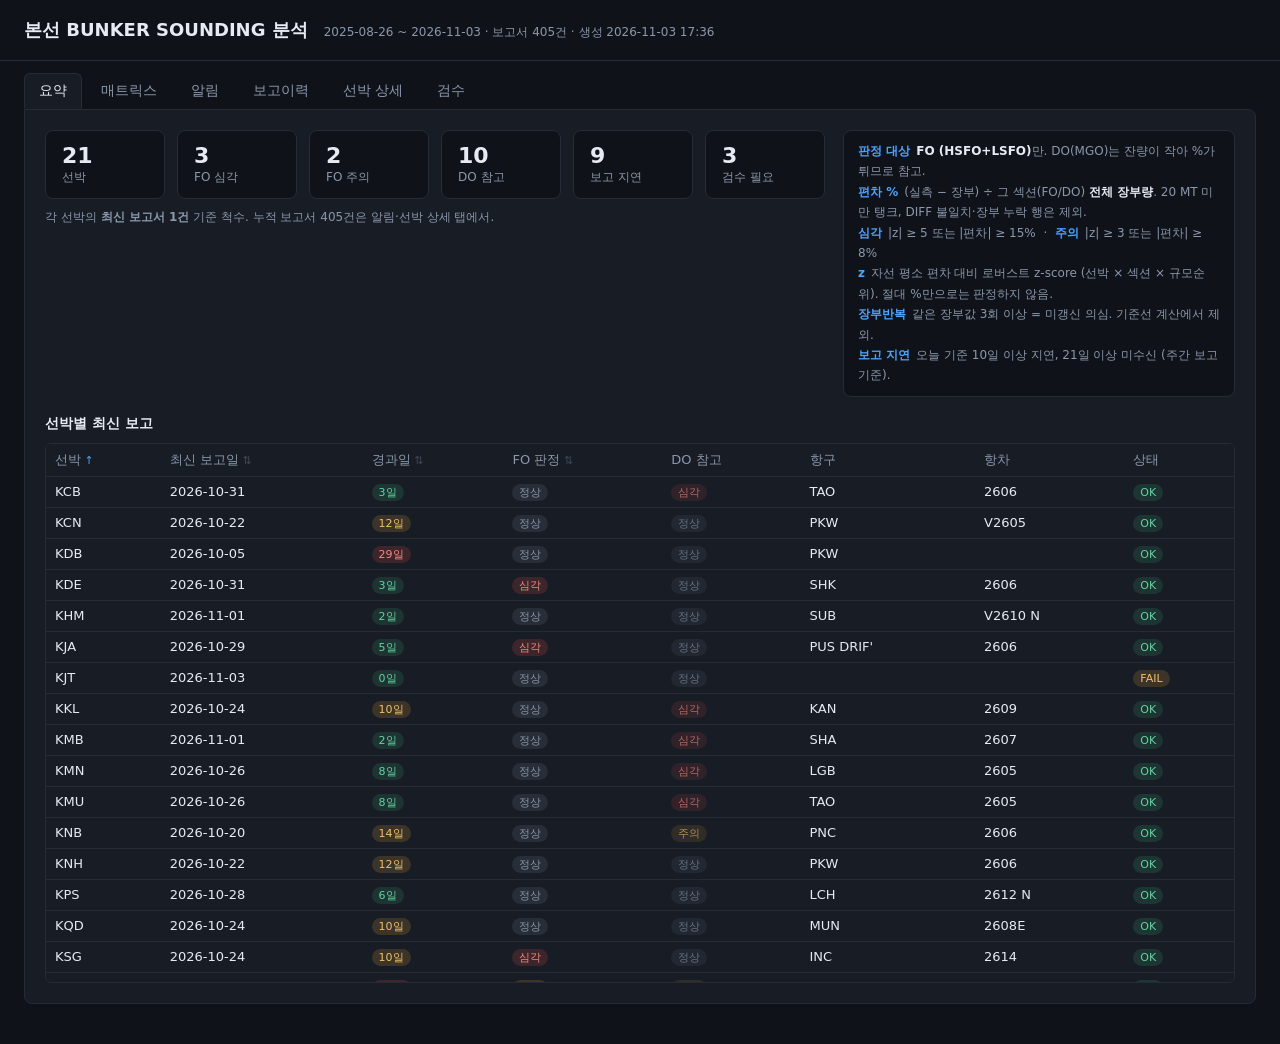
==== commit fd982374: "chore(archive): 정적 자료 갱신 — archive/bsr/index.html" ====
--- a/archive/bsr/index.html
+++ b/archive/bsr/index.html
@@ -112,7 +112,7 @@
   <section id="tab-review"></section>
 </main>
 <script>
-const DATA = {"generated": "2026-11-03 14:30", "today": "2026-11-03", "rows": [{"file": "KCB_BSR_20260101.xlsx", "code": "KCB", "name": "KMTC COLOMBO", "date": "2026-01-01", "port": "KHI", "voy": "2507", "section": "DO", "grade": "MGO", "sounding": 262.1, "log": 220.671, "diff": 41.429, "pct": 18.774, "sec_log": 220.671, "sg": 0.85, "status": "OK", "reasons": "", "ok": true, "rank": 1, "stale_log": false, "z": 0.0}, {"file": "KCB_BSR_20260101.xlsx", "code": "KCB", "name": "KMTC COLOMBO", "date": "2026-01-01", "port": "KHI", "voy": "2507", "section": "FO", "grade": "HSFO", "sounding": 3656.586, "log": 3612.864, "diff": 43.722, "pct": 1.089, "sec_log": 4016.551, "sg": 0.97, "status": "OK", "reasons": "", "ok": true, "rank": 1, "stale_log": false, "z": 0.16}, {"file": "KCB_BSR_20260101.xlsx", "code": "KCB", "name": "KMTC COLOMBO", "date": "2026-01-01", "port": "KHI", "voy": "2507", "section": "FO", "grade": "LSFO", "sounding": 433.866, "log": 403.687, "diff": 30.179, "pct": 0.751, "sec_log": 4016.551, "sg": 0.95, "status": "OK", "reasons": "", "ok": true, "rank": 2, "stale_log": false, "z": 0.66}, {"file": "KCB_BSR_20260118.xlsx", "code": "KCB", "name": "KMTC COLOMBO", "date": "2026-01-18", "port": "KHI", "voy": "2507", "section": "DO", "grade": "MGO", "sounding": 259.993, "log": 220.671, "diff": 39.322, "pct": 17.819, "sec_log": 220.671, "sg": 0.85, "status": "OK", "reasons": "DATE_MISMATCH", "ok": true, "rank": 1, "stale_log": false, "z": -0.07}, {"file": "KCB_BSR_20260118.xlsx", "code": "KCB", "name": "KMTC COLOMBO", "date": "2026-01-18", "port": "KHI", "voy": "2507", "section": "FO", "grade": "HSFO", "sounding": 3656.586, "log": 3612.864, "diff": 43.722, "pct": 1.134, "sec_log": 3855.755, "sg": 0.97, "status": "OK", "reasons": "DATE_MISMATCH", "ok": true, "rank": 1, "stale_log": false, "z": 0.17}, {"file": "KCB_BSR_20260118.xlsx", "code": "KCB", "name": "KMTC COLOMBO", "date": "2026-01-18", "port": "KHI", "voy": "2507", "section": "FO", "grade": "LSFO", "sounding": 285.57, "log": 242.891, "diff": 42.679, "pct": 1.107, "sec_log": 3855.755, "sg": 0.95, "status": "OK", "reasons": "DATE_MISMATCH", "ok": true, "rank": 2, "stale_log": false, "z": 1.29}, {"file": "KCB_BSR_20260124.xlsx", "code": "KCB", "name": "KMTC COLOMBO", "date": "2026-01-24", "port": "TAO", "voy": "2601", "section": "DO", "grade": "MGO", "sounding": 314.344, "log": 287.641, "diff": 26.703, "pct": 9.283, "sec_log": 287.641, "sg": 0.85, "status": "OK", "reasons": "", "ok": true, "rank": 1, "stale_log": false, "z": -0.67}, {"file": "KCB_BSR_20260124.xlsx", "code": "KCB", "name": "KMTC COLOMBO", "date": "2026-01-24", "port": "TAO", "voy": "2601", "section": "FO", "grade": "HSFO", "sounding": 2595.301, "log": 2546.126, "diff": 49.175, "pct": 1.799, "sec_log": 2733.166, "sg": 0.97, "status": "OK", "reasons": "", "ok": true, "rank": 1, "stale_log": false, "z": 0.4}, {"file": "KCB_BSR_20260124.xlsx", "code": "KCB", "name": "KMTC COLOMBO", "date": "2026-01-24", "port": "TAO", "voy": "2601", "section": "FO", "grade": "LSFO", "sounding": 207.74, "log": 187.04, "diff": 20.7, "pct": 0.757, "sec_log": 2733.166, "sg": 0.95, "status": "OK", "reasons": "", "ok": true, "rank": 2, "stale_log": false, "z": 0.67}, {"file": "KCB_BSR_20260205.xlsx", "code": "KCB", "name": "KMTC COLOMBO", "date": "2026-02-05", "port": "SIN", "voy": "2601", "section": "DO", "grade": "MGO", "sounding": 314.344, "log": 287.641, "diff": 26.703, "pct": 9.283, "sec_log": 287.641, "sg": 0.85, "status": "OK", "reasons": "", "ok": true, "rank": 1, "stale_log": false, "z": -0.67}, {"file": "KCB_BSR_20260205.xlsx", "code": "KCB", "name": "KMTC COLOMBO", "date": "2026-02-05", "port": "SIN", "voy": "2601", "section": "FO", "grade": "HSFO", "sounding": 2595.301, "log": 2546.126, "diff": 49.175, "pct": 1.799, "sec_log": 2733.166, "sg": 0.97, "status": "OK", "reasons": "", "ok": true, "rank": 1, "stale_log": false, "z": 0.4}, {"file": "KCB_BSR_20260205.xlsx", "code": "KCB", "name": "KMTC COLOMBO", "date": "2026-02-05", "port": "SIN", "voy": "2601", "section": "FO", "grade": "LSFO", "sounding": 207.74, "log": 187.04, "diff": 20.7, "pct": 0.757, "sec_log": 2733.166, "sg": 0.95, "status": "OK", "reasons": "", "ok": true, "rank": 2, "stale_log": false, "z": 0.67}, {"file": "KCB_BSR_20260209.xlsx", "code": "KCB", "name": "KMTC COLOMBO", "date": "2026-02-09", "port": "SIN", "voy": "2601", "section": "DO", "grade": "MGO", "sounding": 269.603, "log": 250.881, "diff": 18.722, "pct": 7.462, "sec_log": 250.881, "sg": 0.85, "status": "OK", "reasons": "", "ok": true, "rank": 1, "stale_log": false, "z": -0.8}, {"file": "KCB_BSR_20260209.xlsx", "code": "KCB", "name": "KMTC COLOMBO", "date": "2026-02-09", "port": "SIN", "voy": "2601", "section": "FO", "grade": "HSFO", "sounding": 2184.843, "log": 2148.305, "diff": 36.538, "pct": 1.468, "sec_log": 2489.61, "sg": 0.88, "status": "OK", "reasons": "", "ok": true, "rank": 1, "stale_log": false, "z": 0.29}, {"file": "KCB_BSR_20260209.xlsx", "code": "KCB", "name": "KMTC COLOMBO", "date": "2026-02-09", "port": "SIN", "voy": "2601", "section": "FO", "grade": "LSFO", "sounding": 371.84, "log": 341.305, "diff": 30.535, "pct": 1.226, "sec_log": 2489.61, "sg": 0.88, "status": "OK", "reasons": "", "ok": true, "rank": 2, "stale_log": false, "z": 1.5}, {"file": "KCB_BSR_20260210.xlsx", "code": "KCB", "name": "KMTC COLOMBO", "date": "2026-02-10", "port": "SIN", "voy": "2601", "section": "DO", "grade": "MGO", "sounding": 269.603, "log": 250.881, "diff": 18.722, "pct": 7.462, "sec_log": 250.881, "sg": 0.85, "status": "OK", "reasons": "", "ok": true, "rank": 1, "stale_log": false, "z": -0.8}, {"file": "KCB_BSR_20260210.xlsx", "code": "KCB", "name": "KMTC COLOMBO", "date": "2026-02-10", "port": "SIN", "voy": "2601", "section": "FO", "grade": "HSFO", "sounding": 2184.843, "log": 2148.305, "diff": 36.538, "pct": 1.468, "sec_log": 2489.61, "sg": 0.88, "status": "OK", "reasons": "", "ok": true, "rank": 1, "stale_log": false, "z": 0.29}, {"file": "KCB_BSR_20260210.xlsx", "code": "KCB", "name": "KMTC COLOMBO", "date": "2026-02-10", "port": "SIN", "voy": "2601", "section": "FO", "grade": "LSFO", "sounding": 371.84, "log": 341.305, "diff": 30.535, "pct": 1.226, "sec_log": 2489.61, "sg": 0.88, "status": "OK", "reasons": "", "ok": true, "rank": 2, "stale_log": false, "z": 1.5}, {"file": "KCB_BSR_20260221.xlsx", "code": "KCB", "name": "KMTC COLOMBO", "date": "2026-02-21", "port": "MUN", "voy": "2601", "section": "DO", "grade": "MGO", "sounding": 275.803, "log": 250.881, "diff": 24.922, "pct": 9.934, "sec_log": 250.881, "sg": 0.85, "status": "OK", "reasons": "", "ok": true, "rank": 1, "stale_log": false, "z": -0.63}, {"file": "KCB_BSR_20260221.xlsx", "code": "KCB", "name": "KMTC COLOMBO", "date": "2026-02-21", "port": "MUN", "voy": "2601", "section": "FO", "grade": "HSFO", "sounding": 4126.968, "log": 4095.451, "diff": 31.517, "pct": 0.641, "sec_log": 4918.38, "sg": 0.88, "status": "OK", "reasons": "", "ok": true, "rank": 1, "stale_log": false, "z": 0.0}, {"file": "KCB_BSR_20260221.xlsx", "code": "KCB", "name": "KMTC COLOMBO", "date": "2026-02-21", "port": "MUN", "voy": "2601", "section": "FO", "grade": "LSFO", "sounding": 856.424, "log": 822.929, "diff": 33.495, "pct": 0.681, "sec_log": 4918.38, "sg": 0.88, "status": "OK", "reasons": "", "ok": true, "rank": 2, "stale_log": false, "z": 0.54}, {"file": "KCB_BSR_20260314.xls", "code": "KCB", "name": "KMTC COLOMBO", "date": "2026-03-14", "port": "TAO", "voy": "2601", "section": "DO", "grade": "MGO", "sounding": 281.811, "log": 247.711, "diff": 34.1, "pct": 13.766, "sec_log": 247.711, "sg": 0.85, "status": "OK", "reasons": "", "ok": true, "rank": 1, "stale_log": false, "z": -0.36}, {"file": "KCB_BSR_20260314.xls", "code": "KCB", "name": "KMTC COLOMBO", "date": "2026-03-14", "port": "TAO", "voy": "2601", "section": "FO", "grade": "HSFO", "sounding": 3265.12, "log": 3239.671, "diff": 25.449, "pct": 0.66, "sec_log": 3855.192, "sg": 0.88, "status": "OK", "reasons": "", "ok": true, "rank": 1, "stale_log": false, "z": 0.01}, {"file": "KCB_BSR_20260314.xls", "code": "KCB", "name": "KMTC COLOMBO", "date": "2026-03-14", "port": "TAO", "voy": "2601", "section": "FO", "grade": "LSFO", "sounding": 628.574, "log": 615.521, "diff": 13.053, "pct": 0.339, "sec_log": 3855.192, "sg": 0.88, "status": "OK", "reasons": "", "ok": true, "rank": 2, "stale_log": false, "z": -0.07}, {"file": "KCB_BSR_20260502.xls", "code": "KCB", "name": "KMTC COLOMBO", "date": "2026-05-02", "port": "TAO", "voy": "2603", "section": "DO", "grade": "MGO", "sounding": 71.886, "log": 45.551, "diff": 26.335, "pct": 57.815, "sec_log": 45.551, "sg": 0.85, "status": "OK", "reasons": "", "ok": true, "rank": 1, "stale_log": false, "z": 2.77}, {"file": "KCB_BSR_20260502.xls", "code": "KCB", "name": "KMTC COLOMBO", "date": "2026-05-02", "port": "TAO", "voy": "2603", "section": "FO", "grade": "HSFO", "sounding": 2950.98, "log": 3029.34, "diff": -78.36, "pct": -2.181, "sec_log": 3592.215, "sg": 0.88, "status": "OK", "reasons": "", "ok": true, "rank": 1, "stale_log": false, "z": -0.98}, {"file": "KCB_BSR_20260502.xls", "code": "KCB", "name": "KMTC COLOMBO", "date": "2026-05-02", "port": "TAO", "voy": "2603", "section": "FO", "grade": "LSFO", "sounding": 541.109, "log": 562.875, "diff": -21.766, "pct": -0.606, "sec_log": 3592.215, "sg": 0.88, "status": "OK", "reasons": "", "ok": true, "rank": 2, "stale_log": false, "z": -1.74}, {"file": "KCB_BSR_20260507.xls", "code": "KCB", "name": "KMTC COLOMBO", "date": "2026-05-07", "port": "SHA ANCHOR'", "voy": "2603", "section": "DO", "grade": "MGO", "sounding": 64.372, "log": 45.551, "diff": 18.821, "pct": 41.318, "sec_log": 45.551, "sg": 0.88, "status": "OK", "reasons": "", "ok": true, "rank": 1, "stale_log": false, "z": 1.6}, {"file": "KCB_BSR_20260507.xls", "code": "KCB", "name": "KMTC COLOMBO", "date": "2026-05-07", "port": "SHA ANCHOR'", "voy": "2603", "section": "FO", "grade": "HSFO", "sounding": 2926.235, "log": 3019.499, "diff": -93.264, "pct": -2.658, "sec_log": 3508.643, "sg": 0.93, "status": "OK", "reasons": "", "ok": true, "rank": 1, "stale_log": false, "z": -1.14}, {"file": "KCB_BSR_20260507.xls", "code": "KCB", "name": "KMTC COLOMBO", "date": "2026-05-07", "port": "SHA ANCHOR'", "voy": "2603", "section": "FO", "grade": "LSFO", "sounding": 487.715, "log": 489.144, "diff": -1.429, "pct": -0.041, "sec_log": 3508.643, "sg": 0.93, "status": "OK", "reasons": "", "ok": true, "rank": 2, "stale_log": false, "z": -0.74}, {"file": "KCB_BSR_20260517.xls", "code": "KCB", "name": "KMTC COLOMBO", "date": "2026-05-17", "port": "DCB", "voy": "2603", "section": "DO", "grade": "MGO", "sounding": 65.402, "log": 45.551, "diff": 19.851, "pct": 43.58, "sec_log": 45.551, "sg": 0.88, "status": "OK", "reasons": "", "ok": true, "rank": 1, "stale_log": false, "z": 1.76}, {"file": "KCB_BSR_20260517.xls", "code": "KCB", "name": "KMTC COLOMBO", "date": "2026-05-17", "port": "DCB", "voy": "2603", "section": "FO", "grade": "HSFO", "sounding": 2863.249, "log": 2925.514, "diff": -62.265, "pct": -1.946, "sec_log": 3200.267, "sg": 0.93, "status": "OK", "reasons": "", "ok": true, "rank": 1, "stale_log": false, "z": -0.9}, {"file": "KCB_BSR_20260517.xls", "code": "KCB", "name": "KMTC COLOMBO", "date": "2026-05-17", "port": "DCB", "voy": "2603", "section": "FO", "grade": "LSFO", "sounding": 246.362, "log": 274.753, "diff": -28.391, "pct": -0.887, "sec_log": 3200.267, "sg": 0.93, "status": "OK", "reasons": "", "ok": true, "rank": 2, "stale_log": false, "z": -2.24}, {"file": "KCB_BSR_20260601.xls", "code": "KCB", "name": "KMTC COLOMBO", "date": "2026-06-01", "port": "KLF", "voy": "2603", "section": "DO", "grade": "MGO", "sounding": 66.203, "log": 45.551, "diff": 20.652, "pct": 45.337, "sec_log": 45.551, "sg": 0.88, "status": "OK", "reasons": "", "ok": true, "rank": 1, "stale_log": false, "z": 1.89}, {"file": "KCB_BSR_20260601.xls", "code": "KCB", "name": "KMTC COLOMBO", "date": "2026-06-01", "port": "KLF", "voy": "2603", "section": "FO", "grade": "HSFO", "sounding": 3384.355, "log": 3438.356, "diff": -54.001, "pct": -1.304, "sec_log": 4141.026, "sg": 0.95, "status": "OK", "reasons": "", "ok": true, "rank": 1, "stale_log": false, "z": -0.67}, {"file": "KCB_BSR_20260601.xls", "code": "KCB", "name": "KMTC COLOMBO", "date": "2026-06-01", "port": "KLF", "voy": "2603", "section": "FO", "grade": "LSFO", "sounding": 628.117, "log": 702.67, "diff": -74.553, "pct": -1.8, "sec_log": 4141.026, "sg": 0.95, "status": "OK", "reasons": "", "ok": true, "rank": 2, "stale_log": false, "z": -3.85}, {"file": "KCB_BSR_20260620.xls", "code": "KCB", "name": "KMTC COLOMBO", "date": "2026-06-20", "port": "PKW", "voy": "2603", "section": "DO", "grade": "MGO", "sounding": 63.591, "log": 45.551, "diff": 18.04, "pct": 39.604, "sec_log": 45.551, "sg": 0.88, "status": "OK", "reasons": "", "ok": true, "rank": 1, "stale_log": false, "z": 1.48}, {"file": "KCB_BSR_20260620.xls", "code": "KCB", "name": "KMTC COLOMBO", "date": "2026-06-20", "port": "PKW", "voy": "2603", "section": "FO", "grade": "HSFO", "sounding": 3003.631, "log": 3060.102, "diff": -56.471, "pct": -1.562, "sec_log": 3614.469, "sg": 0.95, "status": "OK", "reasons": "", "ok": true, "rank": 1, "stale_log": false, "z": -0.76}, {"file": "KCB_BSR_20260620.xls", "code": "KCB", "name": "KMTC COLOMBO", "date": "2026-06-20", "port": "PKW", "voy": "2603", "section": "FO", "grade": "LSFO", "sounding": 436.513, "log": 554.367, "diff": -117.854, "pct": -3.261, "sec_log": 3614.469, "sg": 0.95, "status": "OK", "reasons": "", "ok": true, "rank": 2, "stale_log": false, "z": -6.44}, {"file": "KCB_BSR_20260702.xls", "code": "KCB", "name": "KMTC COLOMBO", "date": "2026-07-02", "port": "SHA", "voy": "2604", "section": "DO", "grade": "MGO", "sounding": 153.963, "log": 140.651, "diff": 13.312, "pct": 9.465, "sec_log": 140.651, "sg": 0.88, "status": "OK", "reasons": "", "ok": true, "rank": 1, "stale_log": true, "z": -0.66}, {"file": "KCB_BSR_20260702.xls", "code": "KCB", "name": "KMTC COLOMBO", "date": "2026-07-02", "port": "SHA", "voy": "2604", "section": "FO", "grade": "HSFO", "sounding": 2705.505, "log": 2825.395, "diff": -119.89, "pct": -3.467, "sec_log": 3458.314, "sg": 0.95, "status": "OK", "reasons": "", "ok": true, "rank": 1, "stale_log": false, "z": -1.42}, {"file": "KCB_BSR_20260702.xls", "code": "KCB", "name": "KMTC COLOMBO", "date": "2026-07-02", "port": "SHA", "voy": "2604", "section": "FO", "grade": "LSFO", "sounding": 615.928, "log": 632.919, "diff": -16.991, "pct": -0.491, "sec_log": 3458.314, "sg": 0.95, "status": "OK", "reasons": "", "ok": true, "rank": 2, "stale_log": false, "z": -1.53}, {"file": "KCB_BSR_20260708.xls", "code": "KCB", "name": "KMTC COLOMBO", "date": "2026-07-08", "port": "DCB", "voy": "2604", "section": "DO", "grade": "MGO", "sounding": 157.483, "log": 140.651, "diff": 16.832, "pct": 11.967, "sec_log": 140.651, "sg": 0.88, "status": "OK", "reasons": "", "ok": true, "rank": 1, "stale_log": true, "z": -0.48}, {"file": "KCB_BSR_20260708.xls", "code": "KCB", "name": "KMTC COLOMBO", "date": "2026-07-08", "port": "DCB", "voy": "2604", "section": "FO", "grade": "HSFO", "sounding": 3602.978, "log": 3700.548, "diff": -97.57, "pct": -2.339, "sec_log": 4171.326, "sg": 0.97, "status": "OK", "reasons": "", "ok": true, "rank": 1, "stale_log": false, "z": -1.03}, {"file": "KCB_BSR_20260708.xls", "code": "KCB", "name": "KMTC COLOMBO", "date": "2026-07-08", "port": "DCB", "voy": "2604", "section": "FO", "grade": "LSFO", "sounding": 498.876, "log": 470.778, "diff": 28.098, "pct": 0.674, "sec_log": 4171.326, "sg": 0.95, "status": "OK", "reasons": "", "ok": true, "rank": 2, "stale_log": false, "z": 0.53}, {"file": "KCB_BSR_20260731.xls", "code": "KCB", "name": "KMTC COLOMBO", "date": "2026-07-31", "port": "SOH", "voy": "2604", "section": "DO", "grade": "MGO", "sounding": 154.365, "log": 140.651, "diff": 13.714, "pct": 9.75, "sec_log": 140.651, "sg": 0.88, "status": "OK", "reasons": "", "ok": true, "rank": 1, "stale_log": true, "z": -0.64}, {"file": "KCB_BSR_20260731.xls", "code": "KCB", "name": "KMTC COLOMBO", "date": "2026-07-31", "port": "SOH", "voy": "2604", "section": "FO", "grade": "HSFO", "sounding": 2694.899, "log": 2751.827, "diff": -56.928, "pct": -1.892, "sec_log": 3009.551, "sg": 0.97, "status": "OK", "reasons": "", "ok": true, "rank": 1, "stale_log": false, "z": -0.88}, {"file": "KCB_BSR_20260731.xls", "code": "KCB", "name": "KMTC COLOMBO", "date": "2026-07-31", "port": "SOH", "voy": "2604", "section": "FO", "grade": "LSFO", "sounding": 265.639, "log": 257.724, "diff": 7.915, "pct": 0.263, "sec_log": 3009.551, "sg": 0.95, "status": "OK", "reasons": "", "ok": true, "rank": 2, "stale_log": false, "z": -0.2}, {"file": "KCB_BSR_20260818.xls", "code": "KCB", "name": "KMTC COLOMBO", "date": "2026-08-18", "port": "SHA ANC'", "voy": "2605", "section": "DO", "grade": "MGO", "sounding": 154.046, "log": 140.651, "diff": 13.395, "pct": 9.523, "sec_log": 140.651, "sg": 0.88, "status": "OK", "reasons": "", "ok": true, "rank": 1, "stale_log": true, "z": -0.66}, {"file": "KCB_BSR_20260818.xls", "code": "KCB", "name": "KMTC COLOMBO", "date": "2026-08-18", "port": "SHA ANC'", "voy": "2605", "section": "FO", "grade": "HSFO", "sounding": 1792.089, "log": 1805.277, "diff": -13.188, "pct": -0.663, "sec_log": 1989.468, "sg": 0.97, "status": "OK", "reasons": "", "ok": true, "rank": 1, "stale_log": false, "z": -0.45}, {"file": "KCB_BSR_20260818.xls", "code": "KCB", "name": "KMTC COLOMBO", "date": "2026-08-18", "port": "SHA ANC'", "voy": "2605", "section": "FO", "grade": "LSFO", "sounding": 190.809, "log": 184.191, "diff": 6.618, "pct": 0.333, "sec_log": 1989.468, "sg": 0.95, "status": "OK", "reasons": "", "ok": true, "rank": 2, "stale_log": false, "z": -0.08}, {"file": "KCB_BSR_20260829.xls", "code": "KCB", "name": "KMTC COLOMBO", "date": "2026-08-29", "port": "NBO", "voy": "2605", "section": "DO", "grade": "MGO", "sounding": 153.125, "log": 140.651, "diff": 12.474, "pct": 8.869, "sec_log": 140.651, "sg": 0.88, "status": "OK", "reasons": "", "ok": true, "rank": 1, "stale_log": true, "z": -0.7}, {"file": "KCB_BSR_20260829.xls", "code": "KCB", "name": "KMTC COLOMBO", "date": "2026-08-29", "port": "NBO", "voy": "2605", "section": "FO", "grade": "HSFO", "sounding": 3224.189, "log": 3240.199, "diff": -16.01, "pct": -0.442, "sec_log": 3618.451, "sg": 0.93, "status": "OK", "reasons": "", "ok": true, "rank": 1, "stale_log": false, "z": -0.38}, {"file": "KCB_BSR_20260829.xls", "code": "KCB", "name": "KMTC COLOMBO", "date": "2026-08-29", "port": "NBO", "voy": "2605", "section": "FO", "grade": "LSFO", "sounding": 329.357, "log": 320.642, "diff": 8.715, "pct": 0.241, "sec_log": 3618.451, "sg": 0.95, "status": "OK", "reasons": "", "ok": true, "rank": 2, "stale_log": false, "z": -0.24}, {"file": "KCB_BSR_20260829.xls", "code": "KCB", "name": "KMTC COLOMBO", "date": "2026-08-29", "port": "NBO", "voy": "2605", "section": "FO", "grade": "LSFO", "sounding": 72.1, "log": 57.61, "diff": null, "pct": 0.4, "sec_log": 3618.451, "sg": 0.95, "status": "OK", "reasons": "", "ok": true, "rank": 3, "stale_log": false, "z": null}, {"file": "KCB_BSR_20261006.xls", "code": "KCB", "name": "KMTC COLOMBO", "date": "2026-10-06", "port": "SOH", "voy": "2605", "section": "DO", "grade": "MGO", "sounding": 151.668, "log": 140.651, "diff": 11.017, "pct": 7.833, "sec_log": 140.651, "sg": 0.88, "status": "OK", "reasons": "", "ok": true, "rank": 1, "stale_log": true, "z": -0.78}, {"file": "KCB_BSR_20261006.xls", "code": "KCB", "name": "KMTC COLOMBO", "date": "2026-10-06", "port": "SOH", "voy": "2605", "section": "FO", "grade": "HSFO", "sounding": 2094.722, "log": 1987.131, "diff": 107.591, "pct": 3.979, "sec_log": 2704.182, "sg": 0.93, "status": "OK", "reasons": "", "ok": true, "rank": 1, "stale_log": false, "z": 1.16}, {"file": "KCB_BSR_20261006.xls", "code": "KCB", "name": "KMTC COLOMBO", "date": "2026-10-06", "port": "SOH", "voy": "2605", "section": "FO", "grade": "LSFO", "sounding": 749.205, "log": 717.051, "diff": 32.154, "pct": 1.189, "sec_log": 2704.182, "sg": 0.91, "status": "OK", "reasons": "", "ok": true, "rank": 2, "stale_log": false, "z": 1.44}, {"file": "KCB_BSR_20261027.xlsx", "code": "KCB", "name": "KMTC COLOMBO", "date": "2026-10-27", "port": "PNC", "voy": "2606", "section": "DO", "grade": "MGO", "sounding": 125.52, "log": 99.011, "diff": 26.509, "pct": 26.774, "sec_log": 99.011, "sg": 0.88, "status": "OK", "reasons": "", "ok": true, "rank": 1, "stale_log": false, "z": 0.57}, {"file": "KCB_BSR_20261027.xlsx", "code": "KCB", "name": "KMTC COLOMBO", "date": "2026-10-27", "port": "PNC", "voy": "2606", "section": "FO", "grade": "HSFO", "sounding": 1478.788, "log": 1283.053, "diff": 195.735, "pct": 10.604, "sec_log": 1845.837, "sg": 0.9, "status": "OK", "reasons": "", "ok": true, "rank": 1, "stale_log": false, "z": 3.46}, {"file": "KCB_BSR_20261027.xlsx", "code": "KCB", "name": "KMTC COLOMBO", "date": "2026-10-27", "port": "PNC", "voy": "2606", "section": "FO", "grade": "LSFO", "sounding": 569.731, "log": 562.784, "diff": 6.947, "pct": 0.376, "sec_log": 1845.837, "sg": 0.9, "status": "OK", "reasons": "", "ok": true, "rank": 2, "stale_log": false, "z": 0.0}, {"file": "KCB_BSR_20261031.xlsx", "code": "KCB", "name": "KMTC COLOMBO", "date": "2026-10-31", "port": "TAO", "voy": "2606", "section": "DO", "grade": "MGO", "sounding": 125.164, "log": 99.011, "diff": 26.153, "pct": 26.415, "sec_log": 99.011, "sg": 0.88, "status": "OK", "reasons": "", "ok": true, "rank": 1, "stale_log": false, "z": 0.54}, {"file": "KCB_BSR_20261031.xlsx", "code": "KCB", "name": "KMTC COLOMBO", "date": "2026-10-31", "port": "TAO", "voy": "2606", "section": "FO", "grade": "HSFO", "sounding": 1360.269, "log": 1223.003, "diff": 137.266, "pct": 7.847, "sec_log": 1749.282, "sg": 0.9, "status": "OK", "reasons": "", "ok": true, "rank": 1, "stale_log": false, "z": 2.5}, {"file": "KCB_BSR_20261031.xlsx", "code": "KCB", "name": "KMTC COLOMBO", "date": "2026-10-31", "port": "TAO", "voy": "2606", "section": "FO", "grade": "LSFO", "sounding": 535.58, "log": 526.279, "diff": 9.301, "pct": 0.532, "sec_log": 1749.282, "sg": 0.9, "status": "OK", "reasons": "", "ok": true, "rank": 2, "stale_log": false, "z": 0.28}, {"file": "KCN_BSR_20260112.xls", "code": "KCN", "name": "KMTC CHENNAI", "date": "2026-01-12", "port": "MUN", "voy": "V2508", "section": "DO", "grade": "MGO", "sounding": 136.21, "log": 125.139, "diff": 11.071, "pct": 8.847, "sec_log": 125.139, "sg": 0.88, "status": "OK", "reasons": "", "ok": true, "rank": 1, "stale_log": false, "z": -0.92}, {"file": "KCN_BSR_20260112.xlsx.xls", "code": "KCN", "name": "KMTC CHENNAI", "date": "2026-01-12", "port": "MUN", "voy": "V2508", "section": "DO", "grade": "MGO", "sounding": 136.21, "log": 125.139, "diff": 11.071, "pct": 8.847, "sec_log": 125.139, "sg": 0.88, "status": "OK", "reasons": "", "ok": true, "rank": 1, "stale_log": false, "z": -0.92}, {"file": "KCN_BSR_20260112.xls", "code": "KCN", "name": "KMTC CHENNAI", "date": "2026-01-12", "port": "MUN", "voy": "V2508", "section": "FO", "grade": "HSFO", "sounding": 2642.911, "log": 2599.156, "diff": 43.755, "pct": 1.683, "sec_log": 2599.156, "sg": 0.91, "status": "OK", "reasons": "", "ok": true, "rank": 1, "stale_log": false, "z": 0.54}, {"file": "KCN_BSR_20260112.xlsx.xls", "code": "KCN", "name": "KMTC CHENNAI", "date": "2026-01-12", "port": "MUN", "voy": "V2508", "section": "FO", "grade": "HSFO", "sounding": 2642.911, "log": 2599.156, "diff": 43.755, "pct": 1.683, "sec_log": 2599.156, "sg": 0.91, "status": "OK", "reasons": "", "ok": true, "rank": 1, "stale_log": false, "z": 0.54}, {"file": "KCN_BSR_20260130.xls", "code": "KCN", "name": "KMTC CHENNAI", "date": "2026-01-30", "port": "KAN", "voy": "V2601", "section": "DO", "grade": "MGO", "sounding": 129.916, "log": 116.889, "diff": 13.027, "pct": 11.145, "sec_log": 116.889, "sg": 0.88, "status": "OK", "reasons": "", "ok": true, "rank": 1, "stale_log": false, "z": 0.21}, {"file": "KCN_BSR_20260130.xlsx.xls", "code": "KCN", "name": "KMTC CHENNAI", "date": "2026-01-30", "port": "KAN", "voy": "V2601", "section": "DO", "grade": "MGO", "sounding": 129.916, "log": 116.889, "diff": 13.027, "pct": 11.145, "sec_log": 116.889, "sg": 0.88, "status": "OK", "reasons": "", "ok": true, "rank": 1, "stale_log": false, "z": 0.21}, {"file": "KCN_BSR_20260130.xls", "code": "KCN", "name": "KMTC CHENNAI", "date": "2026-01-30", "port": "KAN", "voy": "V2601", "section": "FO", "grade": "HSFO", "sounding": 1898.63, "log": 1843.606, "diff": 55.024, "pct": 2.985, "sec_log": 1843.606, "sg": 0.91, "status": "OK", "reasons": "", "ok": true, "rank": 1, "stale_log": false, "z": 1.62}, {"file": "KCN_BSR_20260130.xlsx.xls", "code": "KCN", "name": "KMTC CHENNAI", "date": "2026-01-30", "port": "KAN", "voy": "V2601", "section": "FO", "grade": "HSFO", "sounding": 1898.63, "log": 1843.606, "diff": 55.024, "pct": 2.985, "sec_log": 1843.606, "sg": 0.91, "status": "OK", "reasons": "", "ok": true, "rank": 1, "stale_log": false, "z": 1.62}, {"file": "KCN_BSR_20260216.xls", "code": "KCN", "name": "KMTC CHENNAI", "date": "2026-02-16", "port": "PKW", "voy": "V2601", "section": "DO", "grade": "MGO", "sounding": 117.377, "log": 104.809, "diff": 12.568, "pct": 11.991, "sec_log": 104.809, "sg": 0.88, "status": "OK", "reasons": "", "ok": true, "rank": 1, "stale_log": false, "z": 0.62}, {"file": "KCN_BSR_20260216.xlsx.xls", "code": "KCN", "name": "KMTC CHENNAI", "date": "2026-02-16", "port": "PKW", "voy": "V2601", "section": "DO", "grade": "MGO", "sounding": 117.377, "log": 104.809, "diff": 12.568, "pct": 11.991, "sec_log": 104.809, "sg": 0.88, "status": "OK", "reasons": "", "ok": true, "rank": 1, "stale_log": false, "z": 0.62}, {"file": "KCN_BSR_20260216.xls", "code": "KCN", "name": "KMTC CHENNAI", "date": "2026-02-16", "port": "PKW", "voy": "V2601", "section": "FO", "grade": "HSFO", "sounding": 3117.901, "log": 3062.904, "diff": 54.997, "pct": 1.796, "sec_log": 3062.904, "sg": 0.91, "status": "OK", "reasons": "", "ok": true, "rank": 1, "stale_log": false, "z": 0.63}, {"file": "KCN_BSR_20260216.xlsx.xls", "code": "KCN", "name": "KMTC CHENNAI", "date": "2026-02-16", "port": "PKW", "voy": "V2601", "section": "FO", "grade": "HSFO", "sounding": 3117.901, "log": 3062.904, "diff": 54.997, "pct": 1.796, "sec_log": 3062.904, "sg": 0.91, "status": "OK", "reasons": "", "ok": true, "rank": 1, "stale_log": false, "z": 0.63}, {"file": "KCN_BSR_20260301.xls", "code": "KCN", "name": "KMTC CHENNAI", "date": "2026-03-01", "port": "KHI", "voy": "V2601", "section": "DO", "grade": "MGO", "sounding": 115.965, "log": 104.809, "diff": 11.156, "pct": 10.644, "sec_log": 104.809, "sg": null, "status": "OK", "reasons": "", "ok": true, "rank": 1, "stale_log": false, "z": -0.04}, {"file": "KCN_BSR_20260301.xlsx.xls", "code": "KCN", "name": "KMTC CHENNAI", "date": "2026-03-01", "port": "KHI", "voy": "V2601", "section": "DO", "grade": "MGO", "sounding": 115.965, "log": 104.809, "diff": 11.156, "pct": 10.644, "sec_log": 104.809, "sg": 0.88, "status": "OK", "reasons": "", "ok": true, "rank": 1, "stale_log": false, "z": -0.04}, {"file": "KCN_BSR_20260301.xls", "code": "KCN", "name": "KMTC CHENNAI", "date": "2026-03-01", "port": "KHI", "voy": "V2601", "section": "FO", "grade": "HSFO", "sounding": 3458.861, "log": 3423.468, "diff": 35.393, "pct": 1.034, "sec_log": 3423.468, "sg": null, "status": "OK", "reasons": "", "ok": true, "rank": 1, "stale_log": false, "z": 0.0}, {"file": "KCN_BSR_20260301.xlsx.xls", "code": "KCN", "name": "KMTC CHENNAI", "date": "2026-03-01", "port": "KHI", "voy": "V2601", "section": "FO", "grade": "HSFO", "sounding": 3458.861, "log": 3423.468, "diff": 35.393, "pct": 1.034, "sec_log": 3423.468, "sg": 0.93, "status": "OK", "reasons": "", "ok": true, "rank": 1, "stale_log": false, "z": 0.0}, {"file": "KCN_BSR_20260401.xls", "code": "KCN", "name": "KMTC CHENNAI", "date": "2026-04-01", "port": "NBO", "voy": "V2602", "section": "DO", "grade": "MGO", "sounding": 86.695, "log": 74.639, "diff": 12.056, "pct": 16.153, "sec_log": 74.639, "sg": 0.88, "status": "OK", "reasons": "", "ok": true, "rank": 1, "stale_log": true, "z": 2.67}, {"file": "KCN_BSR_20260401.xlsx.xls", "code": "KCN", "name": "KMTC CHENNAI", "date": "2026-04-01", "port": "NBO", "voy": "V2602", "section": "DO", "grade": "MGO", "sounding": 86.695, "log": 74.639, "diff": 12.056, "pct": 16.153, "sec_log": 74.639, "sg": 0.88, "status": "OK", "reasons": "", "ok": true, "rank": 1, "stale_log": true, "z": 2.67}, {"file": "KCN_BSR_20260401.xls", "code": "KCN", "name": "KMTC CHENNAI", "date": "2026-04-01", "port": "NBO", "voy": "V2602", "section": "FO", "grade": "HSFO", "sounding": 2609.963, "log": 2625.058, "diff": -15.095, "pct": -0.575, "sec_log": 2625.058, "sg": 0.91, "status": "OK", "reasons": "", "ok": true, "rank": 1, "stale_log": false, "z": -1.33}, {"file": "KCN_BSR_20260401.xlsx.xls", "code": "KCN", "name": "KMTC CHENNAI", "date": "2026-04-01", "port": "NBO", "voy": "V2602", "section": "FO", "grade": "HSFO", "sounding": 2609.963, "log": 2625.058, "diff": -15.095, "pct": -0.575, "sec_log": 2625.058, "sg": 0.91, "status": "OK", "reasons": "", "ok": true, "rank": 1, "stale_log": false, "z": -1.33}, {"file": "KCN_BSR_20260421.xls", "code": "KCN", "name": "KMTC CHENNAI", "date": "2026-04-21", "port": "NBO", "voy": "V2602", "section": "DO", "grade": "MGO", "sounding": 83.572, "log": 74.639, "diff": 8.933, "pct": 11.969, "sec_log": 74.639, "sg": 0.88, "status": "OK", "reasons": "", "ok": true, "rank": 1, "stale_log": true, "z": 0.61}, {"file": "KCN_BSR_20260421.xlsx.xls", "code": "KCN", "name": "KMTC CHENNAI", "date": "2026-04-21", "port": "NBO", "voy": "V2602", "section": "DO", "grade": "MGO", "sounding": 83.572, "log": 74.639, "diff": 8.933, "pct": 11.969, "sec_log": 74.639, "sg": 0.88, "status": "OK", "reasons": "", "ok": true, "rank": 1, "stale_log": true, "z": 0.61}, {"file": "KCN_BSR_20260421.xls", "code": "KCN", "name": "KMTC CHENNAI", "date": "2026-04-21", "port": "NBO", "voy": "V2602", "section": "FO", "grade": "HSFO", "sounding": 3233.428, "log": 3240.064, "diff": -6.636, "pct": -0.205, "sec_log": 3240.064, "sg": 0.93, "status": "OK", "reasons": "", "ok": true, "rank": 1, "stale_log": false, "z": -1.03}, {"file": "KCN_BSR_20260421.xlsx.xls", "code": "KCN", "name": "KMTC CHENNAI", "date": "2026-04-21", "port": "NBO", "voy": "V2602", "section": "FO", "grade": "HSFO", "sounding": 3233.428, "log": 3240.064, "diff": -6.636, "pct": -0.205, "sec_log": 3240.064, "sg": 0.93, "status": "OK", "reasons": "", "ok": true, "rank": 1, "stale_log": false, "z": -1.03}, {"file": "KCN_BSR_20260515.xls", "code": "KCN", "name": "KMTC CHENNAI", "date": "2026-05-15", "port": "TAO", "voy": "V2603", "section": "DO", "grade": "MGO", "sounding": 85.741, "log": 74.639, "diff": 11.102, "pct": 14.875, "sec_log": 74.639, "sg": 0.88, "status": "OK", "reasons": "", "ok": true, "rank": 1, "stale_log": true, "z": 2.04}, {"file": "KCN_BSR_20260515.xlsx.xls", "code": "KCN", "name": "KMTC CHENNAI", "date": "2026-05-15", "port": "TAO", "voy": "V2603", "section": "DO", "grade": "MGO", "sounding": 85.741, "log": 74.639, "diff": 11.102, "pct": 14.875, "sec_log": 74.639, "sg": 0.88, "status": "OK", "reasons": "", "ok": true, "rank": 1, "stale_log": true, "z": 2.04}, {"file": "KCN_BSR_20260515.xls", "code": "KCN", "name": "KMTC CHENNAI", "date": "2026-05-15", "port": "TAO", "voy": "V2603", "section": "FO", "grade": "HSFO", "sounding": 2490.14, "log": 2481.154, "diff": 8.986, "pct": 0.362, "sec_log": 2481.154, "sg": 0.93, "status": "OK", "reasons": "", "ok": true, "rank": 1, "stale_log": false, "z": -0.56}, {"file": "KCN_BSR_20260515.xlsx.xls", "code": "KCN", "name": "KMTC CHENNAI", "date": "2026-05-15", "port": "TAO", "voy": "V2603", "section": "FO", "grade": "HSFO", "sounding": 2490.14, "log": 2481.154, "diff": 8.986, "pct": 0.362, "sec_log": 2481.154, "sg": 0.93, "status": "OK", "reasons": "", "ok": true, "rank": 1, "stale_log": false, "z": -0.56}, {"file": "KCN_BSR_20260525.xls", "code": "KCN", "name": "KMTC CHENNAI", "date": "2026-05-25", "port": "TAO", "voy": "V2603", "section": "DO", "grade": "MGO", "sounding": 70.666, "log": 63.039, "diff": 7.627, "pct": 12.099, "sec_log": 63.039, "sg": 0.85, "status": "OK", "reasons": "", "ok": true, "rank": 1, "stale_log": false, "z": 0.67}, {"file": "KCN_BSR_20260525.xlsx.xls", "code": "KCN", "name": "KMTC CHENNAI", "date": "2026-05-25", "port": "TAO", "voy": "V2603", "section": "DO", "grade": "MGO", "sounding": 70.666, "log": 63.039, "diff": 7.627, "pct": 12.099, "sec_log": 63.039, "sg": 0.85, "status": "OK", "reasons": "", "ok": true, "rank": 1, "stale_log": false, "z": 0.67}, {"file": "KCN_BSR_20260525.xls", "code": "KCN", "name": "KMTC CHENNAI", "date": "2026-05-25", "port": "TAO", "voy": "V2603", "section": "FO", "grade": "HSFO", "sounding": 2260.066, "log": 2250.464, "diff": 9.602, "pct": 0.427, "sec_log": 2250.464, "sg": 0.93, "status": "OK", "reasons": "", "ok": true, "rank": 1, "stale_log": false, "z": -0.5}, {"file": "KCN_BSR_20260525.xlsx.xls", "code": "KCN", "name": "KMTC CHENNAI", "date": "2026-05-25", "port": "TAO", "voy": "V2603", "section": "FO", "grade": "HSFO", "sounding": 2260.066, "log": 2250.464, "diff": 9.602, "pct": 0.427, "sec_log": 2250.464, "sg": 0.93, "status": "OK", "reasons": "", "ok": true, "rank": 1, "stale_log": false, "z": -0.5}, {"file": "KCN_BSR_20260627.xls", "code": "KCN", "name": "KMTC CHENNAI", "date": "2026-06-27", "port": "KHI", "voy": "V2603", "section": "DO", "grade": "MGO", "sounding": 70.492, "log": 63.039, "diff": 7.453, "pct": 11.823, "sec_log": 63.039, "sg": 0.85, "status": "OK", "reasons": "", "ok": true, "rank": 1, "stale_log": false, "z": 0.54}, {"file": "KCN_BSR_20260627.xls", "code": "KCN", "name": "KMTC CHENNAI", "date": "2026-06-27", "port": "KHI", "voy": "V2603", "section": "FO", "grade": "HSFO", "sounding": 3902.103, "log": 3905.16, "diff": -3.057, "pct": -0.078, "sec_log": 3905.16, "sg": 0.93, "status": "OK", "reasons": "", "ok": true, "rank": 1, "stale_log": false, "z": -0.92}, {"file": "KCN_BSR_20260720.xls", "code": "KCN", "name": "KMTC CHENNAI", "date": "2026-07-20", "port": "KAN", "voy": "V2604", "section": "DO", "grade": "MGO", "sounding": 64.835, "log": 59.799, "diff": 5.036, "pct": 8.422, "sec_log": 59.799, "sg": 0.85, "status": "OK", "reasons": "", "ok": true, "rank": 1, "stale_log": false, "z": -1.13}, {"file": "KCN_BSR_20260720.xls", "code": "KCN", "name": "KMTC CHENNAI", "date": "2026-07-20", "port": "KAN", "voy": "V2604", "section": "FO", "grade": "HSFO", "sounding": 3040.945, "log": 3035.79, "diff": 5.155, "pct": 0.17, "sec_log": 3035.79, "sg": 0.93, "status": "OK", "reasons": "", "ok": true, "rank": 1, "stale_log": false, "z": -0.72}, {"file": "KCN_BSR_20260807.xls", "code": "KCN", "name": "KMTC CHENNAI", "date": "2026-08-07", "port": "PKW", "voy": "V2604", "section": "DO", "grade": "MGO", "sounding": 56.378, "log": 50.939, "diff": 5.439, "pct": 10.677, "sec_log": 50.939, "sg": 0.85, "status": "OK", "reasons": "", "ok": true, "rank": 1, "stale_log": false, "z": -0.02}, {"file": "KCN_BSR_20260807.xls", "code": "KCN", "name": "KMTC CHENNAI", "date": "2026-08-07", "port": "PKW", "voy": "V2604", "section": "FO", "grade": "HSFO", "sounding": 3879.582, "log": 3824.605, "diff": 54.977, "pct": 1.437, "sec_log": 3824.605, "sg": 0.93, "status": "OK", "reasons": "", "ok": true, "rank": 1, "stale_log": false, "z": 0.33}, {"file": "KCN_BSR_20260831.xls", "code": "KCN", "name": "KMTC CHENNAI", "date": "2026-08-31", "port": "TAO", "voy": "V2605", "section": "DO", "grade": "MGO", "sounding": 56.427, "log": 50.939, "diff": 5.488, "pct": 10.774, "sec_log": 50.939, "sg": 0.85, "status": "OK", "reasons": "", "ok": true, "rank": 1, "stale_log": false, "z": 0.02}, {"file": "KCN_BSR_20260831.xls", "code": "KCN", "name": "KMTC CHENNAI", "date": "2026-08-31", "port": "TAO", "voy": "V2605", "section": "FO", "grade": "HSFO", "sounding": 2691.472, "log": 2638.221, "diff": 53.251, "pct": 2.018, "sec_log": 2638.221, "sg": 0.93, "status": "OK", "reasons": "", "ok": true, "rank": 1, "stale_log": false, "z": 0.82}, {"file": "KCN_BSR_20260913.xls", "code": "KCN", "name": "KMTC CHENNAI", "date": "2026-09-13", "port": "NBO", "voy": "V2605", "section": "DO", "grade": "MGO", "sounding": 44.251, "log": 35.109, "diff": 9.142, "pct": 26.039, "sec_log": 35.109, "sg": 0.88, "status": "OK", "reasons": "", "ok": true, "rank": 1, "stale_log": false, "z": 7.52}, {"file": "KCN_BSR_20260913.xls", "code": "KCN", "name": "KMTC CHENNAI", "date": "2026-09-13", "port": "NBO", "voy": "V2605", "section": "FO", "grade": "HSFO", "sounding": 2911.101, "log": 2830.565, "diff": 80.536, "pct": 2.845, "sec_log": 2830.565, "sg": 0.9, "status": "OK", "reasons": "", "ok": true, "rank": 1, "stale_log": false, "z": 1.5}, {"file": "KCN_BSR_20260917.xls", "code": "KCN", "name": "KMTC CHENNAI", "date": "2026-09-17", "port": "SHK", "voy": "V2605", "section": "DO", "grade": "MGO", "sounding": 44.127, "log": 35.109, "diff": 9.018, "pct": 25.686, "sec_log": 35.109, "sg": 0.88, "status": "OK", "reasons": "", "ok": true, "rank": 1, "stale_log": false, "z": 7.35}, {"file": "KCN_BSR_20260917.xls", "code": "KCN", "name": "KMTC CHENNAI", "date": "2026-09-17", "port": "SHK", "voy": "V2605", "section": "FO", "grade": "HSFO", "sounding": 2817.612, "log": 2746.425, "diff": 71.187, "pct": 2.592, "sec_log": 2746.425, "sg": 0.9, "status": "OK", "reasons": "", "ok": true, "rank": 1, "stale_log": false, "z": 1.29}, {"file": "KCN_BSR_20260927.xls", "code": "KCN", "name": "KMTC CHENNAI", "date": "2026-09-27", "port": "SIN", "voy": "V2605", "section": "DO", "grade": "MGO", "sounding": 124.927, "log": 115.203, "diff": 9.724, "pct": 8.441, "sec_log": 115.203, "sg": 0.88, "status": "OK", "reasons": "", "ok": true, "rank": 1, "stale_log": false, "z": -1.12}, {"file": "KCN_BSR_20260927.xls", "code": "KCN", "name": "KMTC CHENNAI", "date": "2026-09-27", "port": "SIN", "voy": "V2605", "section": "FO", "grade": "HSFO", "sounding": 2575.937, "log": 2515.915, "diff": 60.022, "pct": 2.386, "sec_log": 2515.915, "sg": 0.9, "status": "OK", "reasons": "", "ok": true, "rank": 1, "stale_log": false, "z": 1.12}, {"file": "KCN_BSR_20261005.xls", "code": "KCN", "name": "KMTC CHENNAI", "date": "2026-10-05", "port": "NSA", "voy": "V2605", "section": "DO", "grade": "MGO", "sounding": 122.508, "log": 114.313, "diff": 8.195, "pct": 7.169, "sec_log": 114.313, "sg": 0.88, "status": "OK", "reasons": "", "ok": true, "rank": 1, "stale_log": false, "z": -1.75}, {"file": "KCN_BSR_20261005.xls", "code": "KCN", "name": "KMTC CHENNAI", "date": "2026-10-05", "port": "NSA", "voy": "V2605", "section": "FO", "grade": "HSFO", "sounding": 2629.721, "log": 2597.965, "diff": 31.756, "pct": 1.222, "sec_log": 2597.965, "sg": 0.9, "status": "OK", "reasons": "", "ok": true, "rank": 1, "stale_log": false, "z": 0.16}, {"file": "KCN_BSR_20261011.xls", "code": "KCN", "name": "KMTC CHENNAI", "date": "2026-10-11", "port": "KHI", "voy": "V2605", "section": "DO", "grade": "MGO", "sounding": 116.976, "log": 111.663, "diff": 5.313, "pct": 4.758, "sec_log": 111.663, "sg": 0.88, "status": "OK", "reasons": "", "ok": true, "rank": 1, "stale_log": false, "z": -2.93}, {"file": "KCN_BSR_20261011.xls", "code": "KCN", "name": "KMTC CHENNAI", "date": "2026-10-11", "port": "KHI", "voy": "V2605", "section": "FO", "grade": "HSFO", "sounding": 2509.131, "log": 2501.765, "diff": 7.366, "pct": 0.294, "sec_log": 2501.765, "sg": 0.9, "status": "OK", "reasons": "", "ok": true, "rank": 1, "stale_log": false, "z": -0.61}, {"file": "KCN_BSR_20261022.xls", "code": "KCN", "name": "KMTC CHENNAI", "date": "2026-10-22", "port": "PKW", "voy": "V2605", "section": "DO", "grade": "MGO", "sounding": 116.959, "log": 111.663, "diff": 5.296, "pct": 4.743, "sec_log": 111.663, "sg": 0.88, "status": "OK", "reasons": "", "ok": true, "rank": 1, "stale_log": false, "z": -2.94}, {"file": "KCN_BSR_20261022.xls", "code": "KCN", "name": "KMTC CHENNAI", "date": "2026-10-22", "port": "PKW", "voy": "V2605", "section": "FO", "grade": "HSFO", "sounding": 2056.427, "log": 2076.005, "diff": -19.578, "pct": -0.943, "sec_log": 2076.005, "sg": 0.9, "status": "OK", "reasons": "", "ok": true, "rank": 1, "stale_log": false, "z": -1.64}, {"file": "KDB_BSR_20260130.xlsx", "code": "KDB", "name": "KMTC DUBAI", "date": "2026-01-30", "port": "SHA", "voy": "", "section": "DO", "grade": "MGO", "sounding": 87.749, "log": 88.641, "diff": -0.892, "pct": -1.006, "sec_log": 88.641, "sg": null, "status": "OK", "reasons": "", "ok": true, "rank": 1, "stale_log": false, "z": -1.0}, {"file": "KDB_BSR_20260130.xlsx", "code": "KDB", "name": "KMTC DUBAI", "date": "2026-01-30", "port": "SHA", "voy": "", "section": "FO", "grade": "HSFO", "sounding": 1518.104, "log": 1478.978, "diff": 39.126, "pct": 2.645, "sec_log": 1478.978, "sg": 0.95, "status": "OK", "reasons": "", "ok": true, "rank": 1, "stale_log": false, "z": 0.02}, {"file": "KDB_BSR_20260204.xlsx", "code": "KDB", "name": "KMTC DUBAI", "date": "2026-02-04", "port": "DCB", "voy": "", "section": "DO", "grade": "MGO", "sounding": 86.44, "log": 88.641, "diff": -2.201, "pct": -2.483, "sec_log": 88.641, "sg": null, "status": "OK", "reasons": "", "ok": true, "rank": 1, "stale_log": false, "z": -1.24}, {"file": "KDB_BSR_20260204.xlsx", "code": "KDB", "name": "KMTC DUBAI", "date": "2026-02-04", "port": "DCB", "voy": "", "section": "FO", "grade": "HSFO", "sounding": 1420.157, "log": 1478.978, "diff": -58.821, "pct": -3.977, "sec_log": 1478.978, "sg": 0.95, "status": "OK", "reasons": "", "ok": true, "rank": 1, "stale_log": false, "z": -2.2}, {"file": "KDB_BSR_20260216.xlsx", "code": "KDB", "name": "KMTC DUBAI", "date": "2026-02-16", "port": "HZR", "voy": "", "section": "DO", "grade": "MGO", "sounding": 86.934, "log": 88.641, "diff": -1.707, "pct": -1.926, "sec_log": 88.641, "sg": null, "status": "OK", "reasons": "", "ok": true, "rank": 1, "stale_log": false, "z": -1.15}, {"file": "KDB_BSR_20260216.xlsx", "code": "KDB", "name": "KMTC DUBAI", "date": "2026-02-16", "port": "HZR", "voy": "", "section": "FO", "grade": "HSFO", "sounding": 875.2, "log": 898.538, "diff": -23.338, "pct": -2.597, "sec_log": 898.538, "sg": 0.95, "status": "OK", "reasons": "", "ok": true, "rank": 1, "stale_log": false, "z": -1.74}, {"file": "KDB_BSR_20260310.xlsx", "code": "KDB", "name": "KMTC DUBAI", "date": "2026-03-10", "port": "SHA", "voy": "", "section": "DO", "grade": "MGO", "sounding": 83.438, "log": 88.641, "diff": -5.203, "pct": -5.87, "sec_log": 88.641, "sg": null, "status": "OK", "reasons": "", "ok": true, "rank": 1, "stale_log": false, "z": -1.79}, {"file": "KDB_BSR_20260310.xlsx", "code": "KDB", "name": "KMTC DUBAI", "date": "2026-03-10", "port": "SHA", "voy": "", "section": "FO", "grade": "HSFO", "sounding": 1323.897, "log": 1343.848, "diff": -19.951, "pct": -1.485, "sec_log": 1343.848, "sg": 0.95, "status": "OK", "reasons": "", "ok": true, "rank": 1, "stale_log": false, "z": -1.37}, {"file": "KDB_BSR_20260321.xlsx", "code": "KDB", "name": "KMTC DUBAI", "date": "2026-03-21", "port": "PKW", "voy": "", "section": "DO", "grade": "MGO", "sounding": 83.741, "log": 77.141, "diff": 6.6, "pct": 8.556, "sec_log": 77.141, "sg": null, "status": "OK", "reasons": "", "ok": true, "rank": 1, "stale_log": false, "z": 0.54}, {"file": "KDB_BSR_20260321.xlsx", "code": "KDB", "name": "KMTC DUBAI", "date": "2026-03-21", "port": "PKW", "voy": "", "section": "FO", "grade": "HSFO", "sounding": 1113.785, "log": 1117.788, "diff": -4.003, "pct": -0.358, "sec_log": 1117.788, "sg": 0.95, "status": "OK", "reasons": "", "ok": true, "rank": 1, "stale_log": false, "z": -0.99}, {"file": "KDB_BSR_20260331.xlsx", "code": "KDB", "name": "KMTC DUBAI", "date": "2026-03-31", "port": "PKW", "voy": "", "section": "DO", "grade": "MGO", "sounding": 82.59, "log": 77.141, "diff": 5.449, "pct": 7.063, "sec_log": 77.141, "sg": null, "status": "OK", "reasons": "", "ok": true, "rank": 1, "stale_log": false, "z": 0.3}, {"file": "KDB_BSR_20260331.xlsx", "code": "KDB", "name": "KMTC DUBAI", "date": "2026-03-31", "port": "PKW", "voy": "", "section": "FO", "grade": "HSFO", "sounding": 782.997, "log": 780.018, "diff": 2.979, "pct": 0.382, "sec_log": 780.018, "sg": 0.95, "status": "OK", "reasons": "", "ok": true, "rank": 1, "stale_log": false, "z": -0.74}, {"file": "KDB_BSR_20260425.xlsx", "code": "KDB", "name": "KMTC DUBAI", "date": "2026-04-25", "port": "NBO", "voy": "", "section": "DO", "grade": "MGO", "sounding": 83.62, "log": 77.141, "diff": 6.479, "pct": 8.399, "sec_log": 77.141, "sg": null, "status": "OK", "reasons": "", "ok": true, "rank": 1, "stale_log": false, "z": 0.52}, {"file": "KDB_BSR_20260425.xlsx", "code": "KDB", "name": "KMTC DUBAI", "date": "2026-04-25", "port": "NBO", "voy": "", "section": "FO", "grade": "HSFO", "sounding": 1470.606, "log": 1414.524, "diff": 56.082, "pct": 3.965, "sec_log": 1414.524, "sg": 0.95, "status": "OK", "reasons": "", "ok": true, "rank": 1, "stale_log": false, "z": 0.46}, {"file": "KDB_BSR_20260504.xlsx", "code": "KDB", "name": "KMTC DUBAI", "date": "2026-05-04", "port": "PKW", "voy": "", "section": "DO", "grade": "MGO", "sounding": 81.594, "log": 75.571, "diff": 6.023, "pct": 7.97, "sec_log": 75.571, "sg": null, "status": "OK", "reasons": "", "ok": true, "rank": 1, "stale_log": true, "z": 0.45}, {"file": "KDB_BSR_20260504.xlsx", "code": "KDB", "name": "KMTC DUBAI", "date": "2026-05-04", "port": "PKW", "voy": "", "section": "FO", "grade": "HSFO", "sounding": 1214.29, "log": 1169.194, "diff": 45.096, "pct": 3.857, "sec_log": 1169.194, "sg": 0.94, "status": "OK", "reasons": "", "ok": true, "rank": 1, "stale_log": false, "z": 0.42}, {"file": "KDB_BSR_20260513.xlsx", "code": "KDB", "name": "KMTC DUBAI", "date": "2026-05-13", "port": "NSA", "voy": "", "section": "DO", "grade": "MGO", "sounding": 83.369, "log": 75.571, "diff": 7.798, "pct": 10.318, "sec_log": 75.571, "sg": null, "status": "OK", "reasons": "", "ok": true, "rank": 1, "stale_log": true, "z": 0.83}, {"file": "KDB_BSR_20260513.xlsx", "code": "KDB", "name": "KMTC DUBAI", "date": "2026-05-13", "port": "NSA", "voy": "", "section": "FO", "grade": "HSFO", "sounding": 933.306, "log": 890.594, "diff": 42.712, "pct": 4.796, "sec_log": 890.594, "sg": 0.93, "status": "OK", "reasons": "", "ok": true, "rank": 1, "stale_log": false, "z": 0.74}, {"file": "KDB_BSR_20260520.xlsx", "code": "KDB", "name": "KMTC DUBAI", "date": "2026-05-20", "port": "NSA", "voy": "", "section": "DO", "grade": "MGO", "sounding": 83.334, "log": 75.571, "diff": 7.763, "pct": 10.273, "sec_log": 75.571, "sg": null, "status": "OK", "reasons": "", "ok": true, "rank": 1, "stale_log": true, "z": 0.82}, {"file": "KDB_BSR_20260520.xlsx", "code": "KDB", "name": "KMTC DUBAI", "date": "2026-05-20", "port": "NSA", "voy": "", "section": "FO", "grade": "HSFO", "sounding": 850.556, "log": 802.124, "diff": 48.432, "pct": 6.038, "sec_log": 802.124, "sg": 0.93, "status": "OK", "reasons": "", "ok": true, "rank": 1, "stale_log": false, "z": 1.15}, {"file": "KDB_BSR_20260529.xlsx", "code": "KDB", "name": "KMTC DUBAI", "date": "2026-05-29", "port": "NSA", "voy": "", "section": "DO", "grade": "MGO", "sounding": 83.334, "log": 75.571, "diff": 7.763, "pct": 10.273, "sec_log": 75.571, "sg": null, "status": "OK", "reasons": "DATE_MISMATCH", "ok": true, "rank": 1, "stale_log": true, "z": 0.82}, {"file": "KDB_BSR_20260529.xlsx", "code": "KDB", "name": "KMTC DUBAI", "date": "2026-05-29", "port": "NSA", "voy": "", "section": "FO", "grade": "HSFO", "sounding": 850.556, "log": 802.124, "diff": 48.432, "pct": 6.038, "sec_log": 802.124, "sg": 0.93, "status": "OK", "reasons": "DATE_MISMATCH", "ok": true, "rank": 1, "stale_log": false, "z": 1.15}, {"file": "KDB_BSR_20260611.xlsx", "code": "KDB", "name": "KMTC DUBAI", "date": "2026-06-11", "port": "DCB", "voy": "", "section": "DO", "grade": "MGO", "sounding": 79.135, "log": 75.571, "diff": 3.564, "pct": 4.717, "sec_log": 75.571, "sg": null, "status": "OK", "reasons": "", "ok": true, "rank": 1, "stale_log": true, "z": -0.08}, {"file": "KDB_BSR_20260611.xlsx.xlsx", "code": "KDB", "name": "KMTC DUBAI", "date": "2026-06-11", "port": "NSA", "voy": "", "section": "DO", "grade": "MGO", "sounding": 79.135, "log": 75.571, "diff": 3.564, "pct": 4.717, "sec_log": 75.571, "sg": null, "status": "OK", "reasons": "", "ok": true, "rank": 1, "stale_log": true, "z": -0.08}, {"file": "KDB_BSR_20260611.xlsx", "code": "KDB", "name": "KMTC DUBAI", "date": "2026-06-11", "port": "DCB", "voy": "", "section": "FO", "grade": "HSFO", "sounding": 1594.194, "log": 1553.788, "diff": 40.406, "pct": 2.6, "sec_log": 1553.788, "sg": 0.93, "status": "OK", "reasons": "", "ok": true, "rank": 1, "stale_log": false, "z": 0.0}, {"file": "KDB_BSR_20260611.xlsx.xlsx", "code": "KDB", "name": "KMTC DUBAI", "date": "2026-06-11", "port": "NSA", "voy": "", "section": "FO", "grade": "HSFO", "sounding": 1594.194, "log": 1553.788, "diff": 40.406, "pct": 2.6, "sec_log": 1553.788, "sg": 0.93, "status": "OK", "reasons": "", "ok": true, "rank": 1, "stale_log": false, "z": 0.0}, {"file": "KDB_BSR_20260626.xlsx", "code": "KDB", "name": "KMTC DUBAI", "date": "2026-06-26", "port": "HZR", "voy": "", "section": "DO", "grade": "MGO", "sounding": 79.464, "log": 75.571, "diff": 3.893, "pct": 5.152, "sec_log": 75.571, "sg": null, "status": "OK", "reasons": "", "ok": true, "rank": 1, "stale_log": true, "z": -0.01}, {"file": "KDB_BSR_20260626.xlsx", "code": "KDB", "name": "KMTC DUBAI", "date": "2026-06-26", "port": "HZR", "voy": "", "section": "FO", "grade": "HSFO", "sounding": 1093.179, "log": 1044.978, "diff": 48.201, "pct": 4.613, "sec_log": 1044.978, "sg": 0.93, "status": "OK", "reasons": "", "ok": true, "rank": 1, "stale_log": false, "z": 0.67}, {"file": "KDB_BSR_20260724.xlsx", "code": "KDB", "name": "KMTC DUBAI", "date": "2026-07-24", "port": "SHA ANC'", "voy": "", "section": "DO", "grade": "MGO", "sounding": 58.765, "log": 53.341, "diff": 5.424, "pct": 10.168, "sec_log": 53.341, "sg": null, "status": "OK", "reasons": "", "ok": true, "rank": 1, "stale_log": false, "z": 0.8}, {"file": "KDB_BSR_20260724.xlsx", "code": "KDB", "name": "KMTC DUBAI", "date": "2026-07-24", "port": "SHA ANC'", "voy": "", "section": "FO", "grade": "HSFO", "sounding": 1690.529, "log": 1680.488, "diff": 10.041, "pct": 0.597, "sec_log": 1680.488, "sg": 0.93, "status": "OK", "reasons": "", "ok": true, "rank": 1, "stale_log": false, "z": -0.67}, {"file": "KDB_BSR_20260828.xlsx", "code": "KDB", "name": "KMTC DUBAI", "date": "2026-08-28", "port": "HZR", "voy": "", "section": "DO", "grade": "MGO", "sounding": 152.654, "log": 144.451, "diff": 8.203, "pct": 5.679, "sec_log": 144.451, "sg": null, "status": "OK", "reasons": "", "ok": true, "rank": 1, "stale_log": false, "z": 0.08}, {"file": "KDB_BSR_20260828.xlsx", "code": "KDB", "name": "KMTC DUBAI", "date": "2026-08-28", "port": "HZR", "voy": "", "section": "FO", "grade": "HSFO", "sounding": 1162.317, "log": 1129.618, "diff": 32.699, "pct": 2.895, "sec_log": 1129.618, "sg": 0.93, "status": "OK", "reasons": "", "ok": true, "rank": 1, "stale_log": false, "z": 0.1}, {"file": "KDB_BSR_20261005.xlsx", "code": "KDB", "name": "KMTC DUBAI", "date": "2026-10-05", "port": "PKW", "voy": "", "section": "DO", "grade": "MGO", "sounding": 151.237, "log": 144.451, "diff": 6.786, "pct": 4.698, "sec_log": 144.451, "sg": null, "status": "OK", "reasons": "", "ok": true, "rank": 1, "stale_log": false, "z": -0.08}, {"file": "KDB_BSR_20261005.xlsx", "code": "KDB", "name": "KMTC DUBAI", "date": "2026-10-05", "port": "PKW", "voy": "", "section": "FO", "grade": "HSFO", "sounding": 1501.924, "log": 1486.068, "diff": 15.856, "pct": 1.067, "sec_log": 1486.068, "sg": 0.93, "status": "OK", "reasons": "", "ok": true, "rank": 1, "stale_log": false, "z": -0.51}, {"file": "KDE_BSR_20260114.xls", "code": "KDE", "name": "KMTC DELHI", "date": "2026-01-14", "port": "SHK", "voy": "V2508", "section": "DO", "grade": "MGO", "sounding": 140.299, "log": 139.373, "diff": 0.926, "pct": 0.665, "sec_log": 139.373, "sg": 0.9, "status": "OK", "reasons": "", "ok": true, "rank": 1, "stale_log": false, "z": -0.38}, {"file": "KDE_BSR_20260114.xls", "code": "KDE", "name": "KMTC DELHI", "date": "2026-01-14", "port": "SHK", "voy": "V2508", "section": "FO", "grade": "HSFO", "sounding": 2682.0, "log": 2681.859, "diff": -0.1, "pct": 0.005, "sec_log": 2681.859, "sg": 0.99, "status": "OK", "reasons": "", "ok": true, "rank": 1, "stale_log": false, "z": 0.03}, {"file": "KDE_BSR_20260201.xls", "code": "KDE", "name": "KMTC DELHI", "date": "2026-02-01", "port": "KHI", "voy": "V2508", "section": "DO", "grade": "MGO", "sounding": 125.7, "log": 123.303, "diff": 2.397, "pct": 1.944, "sec_log": 123.303, "sg": 0.9, "status": "OK", "reasons": "", "ok": true, "rank": 1, "stale_log": false, "z": 0.0}, {"file": "KDE_BSR_20260201.xls", "code": "KDE", "name": "KMTC DELHI", "date": "2026-02-01", "port": "KHI", "voy": "V2508", "section": "FO", "grade": "HSFO", "sounding": 3759.566, "log": 3759.566, "diff": -0.1, "pct": 0.0, "sec_log": 3759.566, "sg": 0.99, "status": "OK", "reasons": "", "ok": true, "rank": 1, "stale_log": false, "z": 0.0}, {"file": "KDE_BSR_20260216.xls", "code": "KDE", "name": "KMTC DELHI", "date": "2026-02-16", "port": "HKG", "voy": "V2508", "section": "DO", "grade": "MGO", "sounding": 125.7, "log": 123.303, "diff": 2.397, "pct": 1.944, "sec_log": 123.303, "sg": 0.9, "status": "OK", "reasons": "", "ok": true, "rank": 1, "stale_log": false, "z": 0.0}, {"file": "KDE_BSR_20260216.xls", "code": "KDE", "name": "KMTC DELHI", "date": "2026-02-16", "port": "HKG", "voy": "V2508", "section": "FO", "grade": "HSFO", "sounding": 3759.566, "log": 3759.566, "diff": -0.1, "pct": 0.0, "sec_log": 3759.566, "sg": 0.99, "status": "OK", "reasons": "", "ok": true, "rank": 1, "stale_log": false, "z": 0.0}, {"file": "KDE_BSR_20260323.xls", "code": "KDE", "name": "KMTC DELHI", "date": "2026-03-23", "port": "VTZ", "voy": "V2601", "section": "DO", "grade": "MGO", "sounding": 190.981, "log": 188.933, "diff": 2.048, "pct": 1.084, "sec_log": 188.933, "sg": 0.9, "status": "OK", "reasons": "", "ok": true, "rank": 1, "stale_log": false, "z": -0.26}, {"file": "KDE_BSR_20260323.xls", "code": "KDE", "name": "KMTC DELHI", "date": "2026-03-23", "port": "VTZ", "voy": "V2601", "section": "FO", "grade": "HSFO", "sounding": 3865.275, "log": 3865.275, "diff": -0.1, "pct": 0.0, "sec_log": 3865.275, "sg": 0.99, "status": "OK", "reasons": "", "ok": true, "rank": 1, "stale_log": false, "z": 0.0}, {"file": "KDE_BSR_20260401.xls", "code": "KDE", "name": "KMTC DELHI", "date": "2026-04-01", "port": "SIN", "voy": "V2601", "section": "DO", "grade": "MGO", "sounding": 179.136, "log": 172.883, "diff": 6.253, "pct": 3.617, "sec_log": 172.883, "sg": 0.9, "status": "OK", "reasons": "", "ok": true, "rank": 1, "stale_log": false, "z": 0.5}, {"file": "KDE_BSR_20260401.xls", "code": "KDE", "name": "KMTC DELHI", "date": "2026-04-01", "port": "SIN", "voy": "V2601", "section": "FO", "grade": "HSFO", "sounding": 3558.675, "log": 3558.675, "diff": -0.1, "pct": 0.0, "sec_log": 3558.675, "sg": 0.99, "status": "OK", "reasons": "", "ok": true, "rank": 1, "stale_log": false, "z": 0.0}, {"file": "KDE_BSR_20260413.xls", "code": "KDE", "name": "KMTC DELHI", "date": "2026-04-13", "port": "TAO ANCH'", "voy": "2602", "section": "DO", "grade": "MGO", "sounding": 257.866, "log": 249.033, "diff": 8.833, "pct": 3.547, "sec_log": 249.033, "sg": 0.9, "status": "OK", "reasons": "", "ok": true, "rank": 1, "stale_log": false, "z": 0.48}, {"file": "KDE_BSR_20260413.xls", "code": "KDE", "name": "KMTC DELHI", "date": "2026-04-13", "port": "TAO ANCH'", "voy": "2602", "section": "FO", "grade": "HSFO", "sounding": 3108.701, "log": 3107.895, "diff": 0.806, "pct": 0.02, "sec_log": 3932.711, "sg": 0.99, "status": "OK", "reasons": "", "ok": true, "rank": 1, "stale_log": false, "z": 0.11}, {"file": "KDE_BSR_20260413.xls", "code": "KDE", "name": "KMTC DELHI", "date": "2026-04-13", "port": "TAO ANCH'", "voy": "2602", "section": "FO", "grade": "LSFO", "sounding": 848.711, "log": 824.816, "diff": 23.895, "pct": 0.608, "sec_log": 3932.711, "sg": 1.03, "status": "OK", "reasons": "", "ok": true, "rank": 2, "stale_log": false, "z": 5.82}, {"file": "KDE_BSR_20260421.xls", "code": "KDE", "name": "KMTC DELHI", "date": "2026-04-21", "port": "SHK", "voy": "2602", "section": "DO", "grade": "MGO", "sounding": 240.637, "log": 230.563, "diff": 10.074, "pct": 4.369, "sec_log": 230.563, "sg": 0.9, "status": "OK", "reasons": "", "ok": true, "rank": 1, "stale_log": false, "z": 0.72}, {"file": "KDE_BSR_20260421.xls", "code": "KDE", "name": "KMTC DELHI", "date": "2026-04-21", "port": "SHK", "voy": "2602", "section": "FO", "grade": "HSFO", "sounding": 2964.444, "log": 2975.685, "diff": -11.241, "pct": -0.304, "sec_log": 3697.051, "sg": 0.99, "status": "OK", "reasons": "", "ok": true, "rank": 1, "stale_log": false, "z": -1.73}, {"file": "KDE_BSR_20260421.xls", "code": "KDE", "name": "KMTC DELHI", "date": "2026-04-21", "port": "SHK", "voy": "2602", "section": "FO", "grade": "LSFO", "sounding": 734.218, "log": 721.366, "diff": 12.852, "pct": 0.348, "sec_log": 3697.051, "sg": 1.03, "status": "OK", "reasons": "", "ok": true, "rank": 2, "stale_log": false, "z": 4.08}, {"file": "KDE_BSR_20260427.xls", "code": "KDE", "name": "KMTC DELHI", "date": "2026-04-27", "port": "PKW", "voy": "2602", "section": "DO", "grade": "MGO", "sounding": 234.001, "log": 224.553, "diff": 9.448, "pct": 4.207, "sec_log": 224.553, "sg": 0.9, "status": "OK", "reasons": "", "ok": true, "rank": 1, "stale_log": false, "z": 0.67}, {"file": "KDE_BSR_20260427.xls", "code": "KDE", "name": "KMTC DELHI", "date": "2026-04-27", "port": "PKW", "voy": "2602", "section": "FO", "grade": "HSFO", "sounding": 4364.78, "log": 4368.319, "diff": -3.539, "pct": -0.059, "sec_log": 6010.045, "sg": 0.99, "status": "OK", "reasons": "", "ok": true, "rank": 1, "stale_log": false, "z": -0.34}, {"file": "KDE_BSR_20260427.xls", "code": "KDE", "name": "KMTC DELHI", "date": "2026-04-27", "port": "PKW", "voy": "2602", "section": "FO", "grade": "LSFO", "sounding": 1621.377, "log": 1641.726, "diff": -20.349, "pct": -0.339, "sec_log": 6010.045, "sg": 1.03, "status": "OK", "reasons": "", "ok": true, "rank": 2, "stale_log": false, "z": -0.51}, {"file": "KDE_BSR_20260506.xls", "code": "KDE", "name": "KMTC DELHI", "date": "2026-05-06", "port": "VTZ", "voy": "2602", "section": "DO", "grade": "MGO", "sounding": 223.894, "log": 213.583, "diff": 10.311, "pct": 4.828, "sec_log": 213.583, "sg": 0.9, "status": "OK", "reasons": "", "ok": true, "rank": 1, "stale_log": false, "z": 0.86}, {"file": "KDE_BSR_20260506.xls", "code": "KDE", "name": "KMTC DELHI", "date": "2026-05-06", "port": "VTZ", "voy": "2602", "section": "FO", "grade": "HSFO", "sounding": 4096.77, "log": 4101.399, "diff": -4.629, "pct": -0.081, "sec_log": 5738.625, "sg": 0.99, "status": "OK", "reasons": "", "ok": true, "rank": 1, "stale_log": false, "z": -0.46}, {"file": "KDE_BSR_20260506.xls", "code": "KDE", "name": "KMTC DELHI", "date": "2026-05-06", "port": "VTZ", "voy": "2602", "section": "FO", "grade": "LSFO", "sounding": 1616.338, "log": 1637.226, "diff": -20.888, "pct": -0.364, "sec_log": 5738.625, "sg": 1.03, "status": "OK", "reasons": "", "ok": true, "rank": 2, "stale_log": false, "z": -0.67}, {"file": "KDE_BSR_20260508.xls", "code": "KDE", "name": "KMTC DELHI", "date": "2026-05-08", "port": "VTZ", "voy": "2602", "section": "DO", "grade": "MGO", "sounding": 223.894, "log": 213.583, "diff": 10.311, "pct": 4.828, "sec_log": 213.583, "sg": 0.9, "status": "OK", "reasons": "", "ok": true, "rank": 1, "stale_log": false, "z": 0.86}, {"file": "KDE_BSR_20260508.xls", "code": "KDE", "name": "KMTC DELHI", "date": "2026-05-08", "port": "VTZ", "voy": "2602", "section": "FO", "grade": "HSFO", "sounding": 4096.77, "log": 4101.399, "diff": -4.629, "pct": -0.081, "sec_log": 5738.625, "sg": 0.99, "status": "OK", "reasons": "", "ok": true, "rank": 1, "stale_log": false, "z": -0.46}, {"file": "KDE_BSR_20260508.xls", "code": "KDE", "name": "KMTC DELHI", "date": "2026-05-08", "port": "VTZ", "voy": "2602", "section": "FO", "grade": "LSFO", "sounding": 1616.338, "log": 1637.226, "diff": -20.888, "pct": -0.364, "sec_log": 5738.625, "sg": 1.03, "status": "OK", "reasons": "", "ok": true, "rank": 2, "stale_log": false, "z": -0.67}, {"file": "KDE_BSR_20260516.xls", "code": "KDE", "name": "KMTC DELHI", "date": "2026-05-16", "port": "SIN", "voy": "2602", "section": "DO", "grade": "MGO", "sounding": 203.692, "log": 192.063, "diff": 11.629, "pct": 6.055, "sec_log": 192.063, "sg": 0.9, "status": "OK", "reasons": "", "ok": true, "rank": 1, "stale_log": false, "z": 1.23}, {"file": "KDE_BSR_20260516.xls", "code": "KDE", "name": "KMTC DELHI", "date": "2026-05-16", "port": "SIN", "voy": "2602", "section": "FO", "grade": "HSFO", "sounding": 3843.675, "log": 3844.319, "diff": -0.644, "pct": -0.012, "sec_log": 5393.055, "sg": 0.99, "status": "OK", "reasons": "", "ok": true, "rank": 1, "stale_log": false, "z": -0.07}, {"file": "KDE_BSR_20260516.xls", "code": "KDE", "name": "KMTC DELHI", "date": "2026-05-16", "port": "SIN", "voy": "2602", "section": "FO", "grade": "LSFO", "sounding": 1539.293, "log": 1548.736, "diff": -9.443, "pct": -0.175, "sec_log": 5393.055, "sg": 1.03, "status": "OK", "reasons": "", "ok": true, "rank": 2, "stale_log": false, "z": 0.59}, {"file": "KDE_BSR_20260527.xls", "code": "KDE", "name": "KMTC DELHI", "date": "2026-05-27", "port": "PUS", "voy": "2603", "section": "DO", "grade": "MGO", "sounding": 275.455, "log": 278.805, "diff": -3.35, "pct": -1.202, "sec_log": 278.805, "sg": 0.9, "status": "OK", "reasons": "", "ok": true, "rank": 1, "stale_log": false, "z": -0.94}, {"file": "KDE_BSR_20260527.xls", "code": "KDE", "name": "KMTC DELHI", "date": "2026-05-27", "port": "PUS", "voy": "2603", "section": "FO", "grade": "HSFO", "sounding": 3554.826, "log": 3474.389, "diff": 80.437, "pct": 1.606, "sec_log": 5007.685, "sg": 0.99, "status": "OK", "reasons": "", "ok": true, "rank": 1, "stale_log": false, "z": 9.14}, {"file": "KDE_BSR_20260527.xls", "code": "KDE", "name": "KMTC DELHI", "date": "2026-05-27", "port": "PUS", "voy": "2603", "section": "FO", "grade": "LSFO", "sounding": 1520.138, "log": 1533.296, "diff": -13.158, "pct": -0.263, "sec_log": 5007.685, "sg": 1.03, "status": "OK", "reasons": "", "ok": true, "rank": 2, "stale_log": false, "z": 0.0}, {"file": "KDE_BSR_20260602.xls", "code": "KDE", "name": "KMTC DELHI", "date": "2026-06-02", "port": "TAO", "voy": "2603", "section": "DO", "grade": "MGO", "sounding": 255.001, "log": 258.649, "diff": -3.648, "pct": -1.41, "sec_log": 258.649, "sg": 0.9, "status": "OK", "reasons": "", "ok": true, "rank": 1, "stale_log": false, "z": -1.0}, {"file": "KDE_BSR_20260602.xls", "code": "KDE", "name": "KMTC DELHI", "date": "2026-06-02", "port": "TAO", "voy": "2603", "section": "FO", "grade": "HSFO", "sounding": 3440.396, "log": 3426.559, "diff": 13.837, "pct": 0.283, "sec_log": 4896.525, "sg": 0.99, "status": "OK", "reasons": "", "ok": true, "rank": 1, "stale_log": false, "z": 1.61}, {"file": "KDE_BSR_20260602.xls", "code": "KDE", "name": "KMTC DELHI", "date": "2026-06-02", "port": "TAO", "voy": "2603", "section": "FO", "grade": "LSFO", "sounding": 1455.45, "log": 1469.966, "diff": -14.516, "pct": -0.296, "sec_log": 4896.525, "sg": 1.03, "status": "OK", "reasons": "", "ok": true, "rank": 2, "stale_log": false, "z": -0.22}, {"file": "KDE_BSR_20260616.xls", "code": "KDE", "name": "KMTC DELHI", "date": "2026-06-16", "port": "SIN", "voy": "2603", "section": "DO", "grade": "MGO", "sounding": 227.629, "log": 234.679, "diff": -7.05, "pct": -3.004, "sec_log": 234.679, "sg": 0.9, "status": "OK", "reasons": "", "ok": true, "rank": 1, "stale_log": false, "z": -1.47}, {"file": "KDE_BSR_20260616.xls", "code": "KDE", "name": "KMTC DELHI", "date": "2026-06-16", "port": "SIN", "voy": "2603", "section": "FO", "grade": "HSFO", "sounding": 3075.606, "log": 3054.379, "diff": 21.227, "pct": 0.486, "sec_log": 4365.535, "sg": 0.99, "status": "OK", "reasons": "", "ok": true, "rank": 1, "stale_log": false, "z": 2.77}, {"file": "KDE_BSR_20260616.xls", "code": "KDE", "name": "KMTC DELHI", "date": "2026-06-16", "port": "SIN", "voy": "2603", "section": "FO", "grade": "LSFO", "sounding": 1302.661, "log": 1311.156, "diff": -8.495, "pct": -0.195, "sec_log": 4365.535, "sg": 1.03, "status": "OK", "reasons": "", "ok": true, "rank": 2, "stale_log": false, "z": 0.45}, {"file": "KDE_BSR_20260623.xls", "code": "KDE", "name": "KMTC DELHI", "date": "2026-06-23", "port": "MAA", "voy": "2603", "section": "DO", "grade": "MGO", "sounding": 226.18, "log": 221.909, "diff": 4.271, "pct": 1.925, "sec_log": 221.909, "sg": 0.9, "status": "OK", "reasons": "", "ok": true, "rank": 1, "stale_log": false, "z": -0.01}, {"file": "KDE_BSR_20260623.xls", "code": "KDE", "name": "KMTC DELHI", "date": "2026-06-23", "port": "MAA", "voy": "2603", "section": "FO", "grade": "HSFO", "sounding": 2744.05, "log": 2732.979, "diff": 11.071, "pct": 0.277, "sec_log": 4000.885, "sg": 0.99, "status": "OK", "reasons": "", "ok": true, "rank": 1, "stale_log": false, "z": 1.58}, {"file": "KDE_BSR_20260623.xls", "code": "KDE", "name": "KMTC DELHI", "date": "2026-06-23", "port": "MAA", "voy": "2603", "section": "FO", "grade": "LSFO", "sounding": 1259.88, "log": 1267.906, "diff": -8.026, "pct": -0.201, "sec_log": 4000.885, "sg": 1.03, "status": "OK", "reasons": "", "ok": true, "rank": 2, "stale_log": false, "z": 0.41}, {"file": "KDE_BSR_20260906.xls", "code": "KDE", "name": "KMTC DELHI", "date": "2026-09-06", "port": "SHA", "voy": "2605", "section": "DO", "grade": "MGO", "sounding": 8.053, "log": 13.289, "diff": -5.236, "pct": -39.401, "sec_log": 13.289, "sg": 0.9, "status": "OK", "reasons": "", "ok": true, "rank": 1, "stale_log": false, "z": -12.32}, {"file": "KDE_BSR_20260906.xls", "code": "KDE", "name": "KMTC DELHI", "date": "2026-09-06", "port": "SHA", "voy": "2605", "section": "FO", "grade": "HSFO", "sounding": 2605.2, "log": 2591.609, "diff": 13.591, "pct": 0.379, "sec_log": 3590.195, "sg": 0.99, "status": "OK", "reasons": "", "ok": true, "rank": 1, "stale_log": false, "z": 2.16}, {"file": "KDE_BSR_20260906.xls", "code": "KDE", "name": "KMTC DELHI", "date": "2026-09-06", "port": "SHA", "voy": "2605", "section": "FO", "grade": "LSFO", "sounding": 995.613, "log": 998.586, "diff": -2.973, "pct": -0.083, "sec_log": 3590.195, "sg": 1.03, "status": "OK", "reasons": "", "ok": true, "rank": 2, "stale_log": false, "z": 1.2}, {"file": "KDE_BSR_20260910.xls", "code": "KDE", "name": "KMTC DELHI", "date": "2026-09-10", "port": "PUS", "voy": "2605", "section": "DO", "grade": "MGO", "sounding": 90.173, "log": 97.004, "diff": -6.831, "pct": -7.042, "sec_log": 97.004, "sg": 0.9, "status": "OK", "reasons": "", "ok": true, "rank": 1, "stale_log": false, "z": -2.68}, {"file": "KDE_BSR_20260910.xls", "code": "KDE", "name": "KMTC DELHI", "date": "2026-09-10", "port": "PUS", "voy": "2605", "section": "FO", "grade": "HSFO", "sounding": 2517.475, "log": 2522.949, "diff": -5.474, "pct": -0.156, "sec_log": 3505.725, "sg": 0.99, "status": "OK", "reasons": "", "ok": true, "rank": 1, "stale_log": false, "z": -0.89}, {"file": "KDE_BSR_20260910.xls", "code": "KDE", "name": "KMTC DELHI", "date": "2026-09-10", "port": "PUS", "voy": "2605", "section": "FO", "grade": "LSFO", "sounding": 983.299, "log": 982.776, "diff": 0.523, "pct": 0.015, "sec_log": 3505.725, "sg": 1.03, "status": "OK", "reasons": "", "ok": true, "rank": 2, "stale_log": false, "z": 1.86}, {"file": "KDE_BSR_20261008.xls", "code": "KDE", "name": "KMTC DELHI", "date": "2026-10-08", "port": "SIN", "voy": "2605", "section": "DO", "grade": "MGO", "sounding": 47.767, "log": 47.1, "diff": 0.667, "pct": 1.416, "sec_log": 47.1, "sg": 0.854, "status": "OK", "reasons": "", "ok": true, "rank": 1, "stale_log": false, "z": -0.16}, {"file": "KDE_BSR_20261008.xls", "code": "KDE", "name": "KMTC DELHI", "date": "2026-10-08", "port": "SIN", "voy": "2605", "section": "FO", "grade": "HSFO", "sounding": 2803.034, "log": 2838.111, "diff": -35.077, "pct": -0.889, "sec_log": 3947.689, "sg": 1.0, "status": "OK", "reasons": "", "ok": true, "rank": 1, "stale_log": false, "z": -5.06}, {"file": "KDE_BSR_20261008.xls", "code": "KDE", "name": "KMTC DELHI", "date": "2026-10-08", "port": "SIN", "voy": "2605", "section": "FO", "grade": "LSFO", "sounding": 1069.111, "log": 1109.578, "diff": -40.467, "pct": -1.025, "sec_log": 3947.689, "sg": 1.0, "status": "OK", "reasons": "", "ok": true, "rank": 2, "stale_log": false, "z": -5.09}, {"file": "KDE_BSR_20261017.xls", "code": "KDE", "name": "KMTC DELHI", "date": "2026-10-17", "port": "PUS", "voy": "2606", "section": "DO", "grade": "MGO", "sounding": 182.62, "log": 178.964, "diff": 3.656, "pct": 2.043, "sec_log": 178.964, "sg": 0.854, "status": "OK", "reasons": "", "ok": true, "rank": 1, "stale_log": false, "z": 0.03}, {"file": "KDE_BSR_20261017.xls", "code": "KDE", "name": "KMTC DELHI", "date": "2026-10-17", "port": "PUS", "voy": "2606", "section": "FO", "grade": "HSFO", "sounding": 2362.399, "log": 2399.651, "diff": -37.252, "pct": -1.065, "sec_log": 3496.879, "sg": 1.0, "status": "OK", "reasons": "", "ok": true, "rank": 1, "stale_log": false, "z": -6.06}, {"file": "KDE_BSR_20261017.xls", "code": "KDE", "name": "KMTC DELHI", "date": "2026-10-17", "port": "PUS", "voy": "2606", "section": "FO", "grade": "LSFO", "sounding": 1054.61, "log": 1097.228, "diff": -42.618, "pct": -1.219, "sec_log": 3496.879, "sg": 1.0, "status": "OK", "reasons": "", "ok": true, "rank": 2, "stale_log": false, "z": -6.38}, {"file": "KDE_BSR_20261031.xls", "code": "KDE", "name": "KMTC DELHI", "date": "2026-10-31", "port": "SHK", "voy": "2606", "section": "DO", "grade": "MGO", "sounding": 152.04, "log": 155.304, "diff": -3.264, "pct": -2.102, "sec_log": 155.304, "sg": 0.854, "status": "OK", "reasons": "", "ok": true, "rank": 1, "stale_log": false, "z": -1.21}, {"file": "KDE_BSR_20261031.xls", "code": "KDE", "name": "KMTC DELHI", "date": "2026-10-31", "port": "SHK", "voy": "2606", "section": "FO", "grade": "HSFO", "sounding": 2174.44, "log": 2200.181, "diff": -25.741, "pct": -0.825, "sec_log": 3119.411, "sg": 1.0, "status": "OK", "reasons": "", "ok": true, "rank": 1, "stale_log": false, "z": -4.7}, {"file": "KDE_BSR_20261031.xls", "code": "KDE", "name": "KMTC DELHI", "date": "2026-10-31", "port": "SHK", "voy": "2606", "section": "FO", "grade": "LSFO", "sounding": 878.243, "log": 919.23, "diff": -40.987, "pct": -1.314, "sec_log": 3119.411, "sg": 1.0, "status": "OK", "reasons": "", "ok": true, "rank": 2, "stale_log": false, "z": -7.02}, {"file": "KHM_BSR_20260104.xlsx.xlsx", "code": "KHM", "name": "KMTC HOCHIMINH", "date": "2026-01-04", "port": "HKG", "voy": "V2510 N", "section": "DO", "grade": "MGO", "sounding": 132.937, "log": 131.97, "diff": 0.967, "pct": 0.733, "sec_log": 131.97, "sg": 0.84, "status": "OK", "reasons": "", "ok": true, "rank": 1, "stale_log": false, "z": -0.78}, {"file": "KHM_BSR_20260104.xlsx.xlsx", "code": "KHM", "name": "KMTC HOCHIMINH", "date": "2026-01-04", "port": "HKG", "voy": "V2510 N", "section": "FO", "grade": "HSFO", "sounding": 1922.906, "log": 1895.299, "diff": 27.607, "pct": 1.457, "sec_log": 1895.299, "sg": 0.92, "status": "OK", "reasons": "", "ok": true, "rank": 1, "stale_log": false, "z": -0.27}, {"file": "KHM_BSR_20260109.xlsx.xlsx", "code": "KHM", "name": "KMTC HOCHIMINH", "date": "2026-01-09", "port": "USN", "voy": "V2601 S", "section": "DO", "grade": "MGO", "sounding": 111.14, "log": 110.01, "diff": 1.13, "pct": 1.027, "sec_log": 110.01, "sg": 0.84, "status": "OK", "reasons": "", "ok": true, "rank": 1, "stale_log": false, "z": -0.67}, {"file": "KHM_BSR_20260109.xlsx.xlsx", "code": "KHM", "name": "KMTC HOCHIMINH", "date": "2026-01-09", "port": "USN", "voy": "V2601 S", "section": "FO", "grade": "HSFO", "sounding": 1776.877, "log": 1751.909, "diff": 24.968, "pct": 1.425, "sec_log": 1751.909, "sg": 0.91, "status": "OK", "reasons": "", "ok": true, "rank": 1, "stale_log": false, "z": -0.33}, {"file": "KHM_BSR_20260115.xlsx.xlsx", "code": "KHM", "name": "KMTC HOCHIMINH", "date": "2026-01-15", "port": "HKG", "voy": "V2601 S", "section": "DO", "grade": "MGO", "sounding": 89.476, "log": 88.75, "diff": 0.726, "pct": 0.818, "sec_log": 88.75, "sg": 0.84, "status": "OK", "reasons": "", "ok": true, "rank": 1, "stale_log": false, "z": -0.75}, {"file": "KHM_BSR_20260115.xlsx.xlsx", "code": "KHM", "name": "KMTC HOCHIMINH", "date": "2026-01-15", "port": "HKG", "voy": "V2601 S", "section": "FO", "grade": "HSFO", "sounding": 1588.742, "log": 1591.55, "diff": -2.808, "pct": -0.176, "sec_log": 1591.55, "sg": 0.91, "status": "OK", "reasons": "", "ok": true, "rank": 1, "stale_log": false, "z": -3.22}, {"file": "KHM_BSR_20260126.xlsx.xlsx", "code": "KHM", "name": "KMTC HOCHIMINH", "date": "2026-01-26", "port": "SUB", "voy": "V2601 N", "section": "DO", "grade": "MGO", "sounding": 80.58, "log": 79.98, "diff": 0.6, "pct": 0.751, "sec_log": 79.98, "sg": 0.84, "status": "OK", "reasons": "", "ok": true, "rank": 1, "stale_log": false, "z": -0.77}, {"file": "KHM_BSR_20260126.xlsx.xlsx", "code": "KHM", "name": "KMTC HOCHIMINH", "date": "2026-01-26", "port": "SUB", "voy": "V2601 N", "section": "FO", "grade": "HSFO", "sounding": 2192.439, "log": 2157.79, "diff": 34.649, "pct": 1.606, "sec_log": 2157.79, "sg": 0.91, "status": "OK", "reasons": "", "ok": true, "rank": 1, "stale_log": false, "z": 0.0}, {"file": "KHM_BSR_20260131.xlsx.xlsx", "code": "KHM", "name": "KMTC HOCHIMINH", "date": "2026-01-31", "port": "HKG", "voy": "V2601 N", "section": "DO", "grade": "MGO", "sounding": 80.312, "log": 79.32, "diff": 0.992, "pct": 1.25, "sec_log": 79.32, "sg": 0.84, "status": "OK", "reasons": "", "ok": true, "rank": 1, "stale_log": false, "z": -0.6}, {"file": "KHM_BSR_20260131.xlsx.xlsx", "code": "KHM", "name": "KMTC HOCHIMINH", "date": "2026-01-31", "port": "HKG", "voy": "V2601 N", "section": "FO", "grade": "HSFO", "sounding": 1935.189, "log": 1896.77, "diff": 38.419, "pct": 2.026, "sec_log": 1896.77, "sg": 0.91, "status": "OK", "reasons": "", "ok": true, "rank": 1, "stale_log": false, "z": 0.76}, {"file": "KHM_BSR_20260221.xlsx.xlsx", "code": "KHM", "name": "KMTC HOCHIMINH", "date": "2026-02-21", "port": "JKT", "voy": "V2602 N", "section": "DO", "grade": "MGO", "sounding": 94.246, "log": 91.56, "diff": 2.686, "pct": 2.934, "sec_log": 91.56, "sg": 0.84, "status": "OK", "reasons": "", "ok": true, "rank": 1, "stale_log": false, "z": 0.0}, {"file": "KHM_BSR_20260221.xlsx.xlsx", "code": "KHM", "name": "KMTC HOCHIMINH", "date": "2026-02-21", "port": "JKT", "voy": "V2602 N", "section": "FO", "grade": "HSFO", "sounding": 2248.239, "log": 2213.913, "diff": 34.326, "pct": 1.55, "sec_log": 2213.913, "sg": 0.93, "status": "OK", "reasons": "", "ok": true, "rank": 1, "stale_log": false, "z": -0.1}, {"file": "KHM_BSR_20260312.xlsx.xlsx", "code": "KHM", "name": "KMTC HOCHIMINH", "date": "2026-03-12", "port": "HKG", "voy": "V2603 S", "section": "DO", "grade": "MGO", "sounding": 100.166, "log": 98.64, "diff": 1.526, "pct": 1.547, "sec_log": 98.64, "sg": 0.85, "status": "OK", "reasons": "", "ok": true, "rank": 1, "stale_log": false, "z": -0.49}, {"file": "KHM_BSR_20260312.xlsx.xlsx", "code": "KHM", "name": "KMTC HOCHIMINH", "date": "2026-03-12", "port": "HKG", "voy": "V2603 S", "section": "FO", "grade": "HSFO", "sounding": 1774.399, "log": 1750.653, "diff": 23.746, "pct": 1.356, "sec_log": 1750.653, "sg": 0.92, "status": "OK", "reasons": "", "ok": true, "rank": 1, "stale_log": false, "z": -0.45}, {"file": "KHM_BSR_20260326.xlsx.xlsx", "code": "KHM", "name": "KMTC HOCHIMINH", "date": "2026-03-26", "port": "SUB", "voy": "V2603 N", "section": "DO", "grade": "MGO", "sounding": 100.018, "log": 98.64, "diff": 1.378, "pct": 1.397, "sec_log": 98.64, "sg": 0.87, "status": "OK", "reasons": "", "ok": true, "rank": 1, "stale_log": false, "z": -0.54}, {"file": "KHM_BSR_20260326.xlsx.xlsx", "code": "KHM", "name": "KMTC HOCHIMINH", "date": "2026-03-26", "port": "SUB", "voy": "V2603 N", "section": "FO", "grade": "HSFO", "sounding": 2072.599, "log": 2038.986, "diff": 33.613, "pct": 1.649, "sec_log": 2038.986, "sg": 0.91, "status": "OK", "reasons": "", "ok": true, "rank": 1, "stale_log": false, "z": 0.08}, {"file": "KHM_BSR_20260425.xlsx.xlsx", "code": "KHM", "name": "KMTC HOCHIMINH", "date": "2026-04-25", "port": "SUB", "voy": "V2604 N", "section": "DO", "grade": "MGO", "sounding": 54.892, "log": 51.33, "diff": 3.562, "pct": 6.939, "sec_log": 51.33, "sg": 0.87, "status": "OK", "reasons": "", "ok": true, "rank": 1, "stale_log": false, "z": 1.42}, {"file": "KHM_BSR_20260425.xlsx.xlsx", "code": "KHM", "name": "KMTC HOCHIMINH", "date": "2026-04-25", "port": "SUB", "voy": "V2604 N", "section": "FO", "grade": "HSFO", "sounding": 1855.064, "log": 1820.33, "diff": 34.734, "pct": 1.908, "sec_log": 1820.33, "sg": 0.9, "status": "OK", "reasons": "", "ok": true, "rank": 1, "stale_log": false, "z": 0.55}, {"file": "KHM_BSR_20260505.xlsx.xlsx", "code": "KHM", "name": "KMTC HOCHIMINH", "date": "2026-05-05", "port": "USN", "voy": "V2605 S", "section": "DO", "grade": "MGO", "sounding": 122.926, "log": 121.21, "diff": 1.716, "pct": 1.416, "sec_log": 121.21, "sg": 0.87, "status": "OK", "reasons": "", "ok": true, "rank": 1, "stale_log": false, "z": -0.54}, {"file": "KHM_BSR_20260505.xlsx.xlsx", "code": "KHM", "name": "KMTC HOCHIMINH", "date": "2026-05-05", "port": "USN", "voy": "V2605 S", "section": "FO", "grade": "HSFO", "sounding": 1528.568, "log": 1493.783, "diff": 34.785, "pct": 2.329, "sec_log": 1493.783, "sg": 0.9, "status": "OK", "reasons": "", "ok": true, "rank": 1, "stale_log": false, "z": 1.31}, {"file": "KHM_BSR_20260521.xlsx.xlsx", "code": "KHM", "name": "KMTC HOCHIMINH", "date": "2026-05-21", "port": "SUB", "voy": "V2605 S", "section": "DO", "grade": "MGO", "sounding": 101.593, "log": 99.75, "diff": 1.843, "pct": 1.848, "sec_log": 99.75, "sg": 0.87, "status": "OK", "reasons": "", "ok": true, "rank": 1, "stale_log": false, "z": -0.38}, {"file": "KHM_BSR_20260521.xlsx.xlsx", "code": "KHM", "name": "KMTC HOCHIMINH", "date": "2026-05-21", "port": "SUB", "voy": "V2605 S", "section": "FO", "grade": "HSFO", "sounding": 1655.453, "log": 1635.285, "diff": 20.168, "pct": 1.233, "sec_log": 1635.285, "sg": 0.91, "status": "OK", "reasons": "", "ok": true, "rank": 1, "stale_log": false, "z": -0.67}, {"file": "KHM_BSR_20260621.xlsx", "code": "KHM", "name": "KMTC HOCHIMINH", "date": "2026-06-21", "port": "JKT (D)", "voy": "V2606 S", "section": "DO", "grade": "MGO", "sounding": 60.173, "log": 52.7, "diff": 7.473, "pct": 14.181, "sec_log": 52.7, "sg": 0.87, "status": "OK", "reasons": "", "ok": true, "rank": 1, "stale_log": false, "z": 3.98}, {"file": "KHM_BSR_20260621.xlsx", "code": "KHM", "name": "KMTC HOCHIMINH", "date": "2026-06-21", "port": "JKT (D)", "voy": "V2606 S", "section": "FO", "grade": "HSFO", "sounding": 1517.898, "log": 1468.65, "diff": 49.248, "pct": 3.353, "sec_log": 1468.65, "sg": 0.91, "status": "OK", "reasons": "", "ok": true, "rank": 1, "stale_log": false, "z": 3.16}, {"file": "KHM_BSR_20260704.xlsx", "code": "KHM", "name": "KMTC HOCHIMINH", "date": "2026-07-04", "port": "HKG", "voy": "V2606 N", "section": "DO", "grade": "MGO", "sounding": 143.757, "log": 138.2, "diff": 5.557, "pct": 4.021, "sec_log": 138.2, "sg": 0.87, "status": "OK", "reasons": "", "ok": true, "rank": 1, "stale_log": false, "z": 0.38}, {"file": "KHM_BSR_20260704.xlsx", "code": "KHM", "name": "KMTC HOCHIMINH", "date": "2026-07-04", "port": "HKG", "voy": "V2606 N", "section": "FO", "grade": "HSFO", "sounding": 1181.342, "log": 1134.43, "diff": 46.912, "pct": 4.135, "sec_log": 1134.43, "sg": 0.9, "status": "OK", "reasons": "", "ok": true, "rank": 1, "stale_log": false, "z": 4.57}, {"file": "KHM_BSR_20260727.xlsx", "code": "KHM", "name": "KMTC HOCHIMINH", "date": "2026-07-27", "port": "SUB", "voy": "V2607 S", "section": "DO", "grade": "MGO", "sounding": 99.632, "log": 92.64, "diff": 6.992, "pct": 7.548, "sec_log": 92.64, "sg": 0.87, "status": "OK", "reasons": "", "ok": true, "rank": 1, "stale_log": false, "z": 1.63}, {"file": "KHM_BSR_20260727.xlsx", "code": "KHM", "name": "KMTC HOCHIMINH", "date": "2026-07-27", "port": "SUB", "voy": "V2607 S", "section": "FO", "grade": "HSFO", "sounding": 1378.602, "log": 1294.991, "diff": 83.611, "pct": 6.456, "sec_log": 1294.991, "sg": 0.9, "status": "OK", "reasons": "", "ok": true, "rank": 1, "stale_log": false, "z": 8.77}, {"file": "KHM_BSR_20260826.xlsx", "code": "KHM", "name": "KMTC HOCHIMINH", "date": "2026-08-26", "port": "SUB", "voy": "V2608 N", "section": "DO", "grade": "MGO", "sounding": 56.241, "log": 50.3, "diff": 5.941, "pct": 11.812, "sec_log": 50.3, "sg": 0.87, "status": "OK", "reasons": "", "ok": true, "rank": 1, "stale_log": false, "z": 3.14}, {"file": "KHM_BSR_20260826.xlsx", "code": "KHM", "name": "KMTC HOCHIMINH", "date": "2026-08-26", "port": "SUB", "voy": "V2608 N", "section": "FO", "grade": "HSFO", "sounding": 1647.105, "log": 1616.711, "diff": 30.394, "pct": 1.88, "sec_log": 1616.711, "sg": 0.9, "status": "OK", "reasons": "", "ok": true, "rank": 1, "stale_log": false, "z": 0.5}, {"file": "KHM_BSR_20260915.xlsx", "code": "KHM", "name": "KMTC HOCHIMINH", "date": "2026-09-15", "port": "HKG", "voy": "V2609 S", "section": "DO", "grade": "MGO", "sounding": 86.025, "log": 77.84, "diff": 8.185, "pct": 10.515, "sec_log": 77.84, "sg": 0.87, "status": "OK", "reasons": "", "ok": true, "rank": 1, "stale_log": false, "z": 2.68}, {"file": "KHM_BSR_20260915.xlsx", "code": "KHM", "name": "KMTC HOCHIMINH", "date": "2026-09-15", "port": "HKG", "voy": "V2609 S", "section": "FO", "grade": "HSFO", "sounding": 1180.48, "log": 1161.131, "diff": 19.349, "pct": 1.666, "sec_log": 1161.131, "sg": 0.9, "status": "OK", "reasons": "", "ok": true, "rank": 1, "stale_log": false, "z": 0.11}, {"file": "KHM_BSR_20261002.xlsx", "code": "KHM", "name": "KMTC HOCHIMINH", "date": "2026-10-02", "port": "SUB", "voy": "V2609 N", "section": "DO", "grade": "MGO", "sounding": 85.751, "log": 77.84, "diff": 7.911, "pct": 10.164, "sec_log": 77.84, "sg": 0.87, "status": "OK", "reasons": "", "ok": true, "rank": 1, "stale_log": false, "z": 2.56}, {"file": "KHM_BSR_20261002.xlsx", "code": "KHM", "name": "KMTC HOCHIMINH", "date": "2026-10-02", "port": "SUB", "voy": "V2609 N", "section": "FO", "grade": "HSFO", "sounding": 1590.744, "log": 1572.344, "diff": 18.4, "pct": 1.17, "sec_log": 1572.344, "sg": 0.9, "status": "OK", "reasons": "", "ok": true, "rank": 1, "stale_log": false, "z": -0.79}, {"file": "KHM_BSR_20261019.xlsx", "code": "KHM", "name": "KMTC HOCHIMINH", "date": "2026-10-19", "port": "HKG", "voy": "V2610 S", "section": "DO", "grade": "MGO", "sounding": 95.885, "log": 91.58, "diff": 4.305, "pct": 4.7, "sec_log": 91.58, "sg": 0.88, "status": "OK", "reasons": "", "ok": true, "rank": 1, "stale_log": false, "z": 0.62}, {"file": "KHM_BSR_20261019.xlsx", "code": "KHM", "name": "KMTC HOCHIMINH", "date": "2026-10-19", "port": "HKG", "voy": "V2610 S", "section": "FO", "grade": "HSFO", "sounding": 1021.506, "log": 1009.124, "diff": 12.382, "pct": 1.227, "sec_log": 1009.124, "sg": 0.91, "status": "OK", "reasons": "", "ok": true, "rank": 1, "stale_log": false, "z": -0.69}, {"file": "KHM_BSR_20261101.xlsx", "code": "KHM", "name": "KMTC HOCHIMINH", "date": "2026-11-01", "port": "SUB", "voy": "V2610 N", "section": "DO", "grade": "MGO", "sounding": 91.773, "log": 88.15, "diff": 3.623, "pct": 4.11, "sec_log": 88.15, "sg": 0.88, "status": "OK", "reasons": "", "ok": true, "rank": 1, "stale_log": false, "z": 0.42}, {"file": "KHM_BSR_20261101.xlsx", "code": "KHM", "name": "KMTC HOCHIMINH", "date": "2026-11-01", "port": "SUB", "voy": "V2610 N", "section": "FO", "grade": "HSFO", "sounding": 1487.942, "log": 1477.13, "diff": 10.812, "pct": 0.732, "sec_log": 1477.13, "sg": 0.91, "status": "OK", "reasons": "", "ok": true, "rank": 1, "stale_log": false, "z": -1.58}, {"file": "KJA_BSR_20260114.xlsx", "code": "KJA", "name": "KMTC JEBEL ALI", "date": "2026-01-14", "port": "MAA", "voy": "2507", "section": "DO", "grade": "MGO", "sounding": 133.357, "log": 127.83, "diff": 5.527, "pct": 4.324, "sec_log": 127.83, "sg": null, "status": "OK", "reasons": "", "ok": true, "rank": 1, "stale_log": false, "z": -0.19}, {"file": "KJA_BSR_20260114.xlsx", "code": "KJA", "name": "KMTC JEBEL ALI", "date": "2026-01-14", "port": "MAA", "voy": "2507", "section": "FO", "grade": "HSFO", "sounding": 1954.445, "log": 1939.36, "diff": 15.085, "pct": 0.644, "sec_log": 2342.37, "sg": 0.93, "status": "OK", "reasons": "", "ok": true, "rank": 1, "stale_log": false, "z": 0.0}, {"file": "KJA_BSR_20260114.xlsx", "code": "KJA", "name": "KMTC JEBEL ALI", "date": "2026-01-14", "port": "MAA", "voy": "2507", "section": "FO", "grade": "LSFO", "sounding": 417.282, "log": 403.01, "diff": 14.272, "pct": 0.609, "sec_log": 2342.37, "sg": 0.94, "status": "OK", "reasons": "", "ok": true, "rank": 2, "stale_log": false, "z": 0.77}, {"file": "KJA_BSR_20260131.xlsx", "code": "KJA", "name": "KMTC JEBEL ALI", "date": "2026-01-31", "port": "TAO", "voy": "2601", "section": "DO", "grade": "MGO", "sounding": 133.253, "log": 127.838, "diff": 5.415, "pct": 4.236, "sec_log": 127.838, "sg": null, "status": "OK", "reasons": "", "ok": true, "rank": 1, "stale_log": false, "z": -0.22}, {"file": "KJA_BSR_20260131.xlsx", "code": "KJA", "name": "KMTC JEBEL ALI", "date": "2026-01-31", "port": "TAO", "voy": "2601", "section": "FO", "grade": "HSFO", "sounding": 1442.397, "log": 1429.08, "diff": 13.317, "pct": 0.794, "sec_log": 1677.84, "sg": 0.93, "status": "OK", "reasons": "", "ok": true, "rank": 1, "stale_log": false, "z": 0.48}, {"file": "KJA_BSR_20260131.xlsx", "code": "KJA", "name": "KMTC JEBEL ALI", "date": "2026-01-31", "port": "TAO", "voy": "2601", "section": "FO", "grade": "LSFO", "sounding": 263.863, "log": 248.76, "diff": 15.103, "pct": 0.9, "sec_log": 1677.84, "sg": 0.94, "status": "OK", "reasons": "", "ok": true, "rank": 2, "stale_log": false, "z": 2.2}, {"file": "KJA_BSR_20260212.xlsx", "code": "KJA", "name": "KMTC JEBEL ALI", "date": "2026-02-12", "port": "SHA", "voy": "2601", "section": "DO", "grade": "MGO", "sounding": 115.622, "log": 109.77, "diff": 5.852, "pct": 5.331, "sec_log": 109.77, "sg": null, "status": "OK", "reasons": "", "ok": true, "rank": 1, "stale_log": true, "z": 0.17}, {"file": "KJA_BSR_20260212.xlsx", "code": "KJA", "name": "KMTC JEBEL ALI", "date": "2026-02-12", "port": "SHA", "voy": "2601", "section": "FO", "grade": "HSFO", "sounding": 1360.112, "log": 1345.23, "diff": 14.882, "pct": 0.989, "sec_log": 1504.83, "sg": 0.92, "status": "OK", "reasons": "", "ok": true, "rank": 1, "stale_log": false, "z": 1.1}, {"file": "KJA_BSR_20260212.xlsx", "code": "KJA", "name": "KMTC JEBEL ALI", "date": "2026-02-12", "port": "SHA", "voy": "2601", "section": "FO", "grade": "LSFO", "sounding": 174.12, "log": 159.6, "diff": 14.52, "pct": 0.965, "sec_log": 1504.83, "sg": 0.93, "status": "OK", "reasons": "", "ok": true, "rank": 2, "stale_log": false, "z": 2.52}, {"file": "KJA_BSR_20260215.xlsx", "code": "KJA", "name": "KMTC JEBEL ALI", "date": "2026-02-15", "port": "SHK", "voy": "2601", "section": "DO", "grade": "MGO", "sounding": 115.383, "log": 109.77, "diff": 5.613, "pct": 5.114, "sec_log": 109.77, "sg": null, "status": "OK", "reasons": "", "ok": true, "rank": 1, "stale_log": true, "z": 0.09}, {"file": "KJA_BSR_20260215.xlsx", "code": "KJA", "name": "KMTC JEBEL ALI", "date": "2026-02-15", "port": "SHK", "voy": "2601", "section": "FO", "grade": "HSFO", "sounding": 1270.959, "log": 1256.55, "diff": 14.409, "pct": 1.045, "sec_log": 1379.25, "sg": 0.92, "status": "OK", "reasons": "", "ok": true, "rank": 1, "stale_log": false, "z": 1.28}, {"file": "KJA_BSR_20260215.xlsx", "code": "KJA", "name": "KMTC JEBEL ALI", "date": "2026-02-15", "port": "SHK", "voy": "2601", "section": "FO", "grade": "LSFO", "sounding": 136.818, "log": 122.7, "diff": 14.118, "pct": 1.024, "sec_log": 1379.25, "sg": 0.93, "status": "OK", "reasons": "", "ok": true, "rank": 2, "stale_log": false, "z": 2.81}, {"file": "KJA_BSR_20260221.xlsx", "code": "KJA", "name": "KMTC JEBEL ALI", "date": "2026-02-21", "port": "PKG", "voy": "2601", "section": "DO", "grade": "MGO", "sounding": 114.187, "log": 109.77, "diff": 4.417, "pct": 4.023, "sec_log": 109.77, "sg": null, "status": "OK", "reasons": "", "ok": true, "rank": 1, "stale_log": true, "z": -0.3}, {"file": "KJA_BSR_20260221.xlsx", "code": "KJA", "name": "KMTC JEBEL ALI", "date": "2026-02-21", "port": "PKG", "voy": "2601", "section": "FO", "grade": "HSFO", "sounding": 2617.293, "log": 2603.456, "diff": 13.837, "pct": 0.415, "sec_log": 3337.776, "sg": 0.92, "status": "OK", "reasons": "", "ok": true, "rank": 1, "stale_log": false, "z": -0.73}, {"file": "KJA_BSR_20260221.xlsx", "code": "KJA", "name": "KMTC JEBEL ALI", "date": "2026-02-21", "port": "PKG", "voy": "2601", "section": "FO", "grade": "LSFO", "sounding": 745.206, "log": 734.32, "diff": 10.886, "pct": 0.326, "sec_log": 3337.776, "sg": 0.93, "status": "OK", "reasons": "", "ok": true, "rank": 2, "stale_log": false, "z": -0.62}, {"file": "KJA_BSR_20260226.xlsx", "code": "KJA", "name": "KMTC JEBEL ALI", "date": "2026-02-26", "port": "MAA", "voy": "2601", "section": "DO", "grade": "MGO", "sounding": 114.308, "log": 109.77, "diff": 4.538, "pct": 4.134, "sec_log": 109.77, "sg": null, "status": "OK", "reasons": "", "ok": true, "rank": 1, "stale_log": true, "z": -0.26}, {"file": "KJA_BSR_20260226.xlsx", "code": "KJA", "name": "KMTC JEBEL ALI", "date": "2026-02-26", "port": "MAA", "voy": "2601", "section": "FO", "grade": "HSFO", "sounding": 2395.885, "log": 2384.66, "diff": 11.225, "pct": 0.362, "sec_log": 3098.07, "sg": 0.92, "status": "OK", "reasons": "", "ok": true, "rank": 1, "stale_log": false, "z": -0.9}, {"file": "KJA_BSR_20260226.xlsx", "code": "KJA", "name": "KMTC JEBEL ALI", "date": "2026-02-26", "port": "MAA", "voy": "2601", "section": "FO", "grade": "LSFO", "sounding": 726.637, "log": 713.41, "diff": 13.227, "pct": 0.427, "sec_log": 3098.07, "sg": 0.92, "status": "OK", "reasons": "", "ok": true, "rank": 2, "stale_log": false, "z": -0.12}, {"file": "KJA_BSR_20260316.xlsx", "code": "KJA", "name": "KMTC JEBEL ALI", "date": "2026-03-16", "port": "TAO", "voy": "2602", "section": "DO", "grade": "MGO", "sounding": 114.681, "log": 109.77, "diff": 4.911, "pct": 4.474, "sec_log": 109.77, "sg": null, "status": "OK", "reasons": "", "ok": true, "rank": 1, "stale_log": true, "z": -0.14}, {"file": "KJA_BSR_20260316.xlsx", "code": "KJA", "name": "KMTC JEBEL ALI", "date": "2026-03-16", "port": "TAO", "voy": "2602", "section": "FO", "grade": "HSFO", "sounding": 1879.237, "log": 1868.64, "diff": 10.597, "pct": 0.432, "sec_log": 2451.65, "sg": 0.92, "status": "OK", "reasons": "", "ok": true, "rank": 1, "stale_log": false, "z": -0.67}, {"file": "KJA_BSR_20260316.xlsx", "code": "KJA", "name": "KMTC JEBEL ALI", "date": "2026-03-16", "port": "TAO", "voy": "2602", "section": "FO", "grade": "LSFO", "sounding": 596.911, "log": 583.01, "diff": 13.901, "pct": 0.567, "sec_log": 2451.65, "sg": 0.92, "status": "OK", "reasons": "", "ok": true, "rank": 2, "stale_log": false, "z": 0.56}, {"file": "KJA_BSR_20260326.xlsx", "code": "KJA", "name": "KMTC JEBEL ALI", "date": "2026-03-26", "port": "SHK", "voy": "2602", "section": "DO", "grade": "MGO", "sounding": 130.244, "log": 89.25, "diff": 40.994, "pct": 45.932, "sec_log": 89.25, "sg": null, "status": "REVIEW", "reasons": "FO_SOUNDING_MISSING", "ok": true, "rank": 1, "stale_log": false, "z": 14.56}, {"file": "KJA_BSR_20260326.xlsx", "code": "KJA", "name": "KMTC JEBEL ALI", "date": "2026-03-26", "port": "SHK", "voy": "2602", "section": "FO", "grade": "HSFO", "sounding": null, "log": 1682.37, "diff": null, "pct": null, "sec_log": 2186.81, "sg": 0.92, "status": "REVIEW", "reasons": "FO_SOUNDING_MISSING", "ok": true, "rank": 1, "stale_log": false, "z": null}, {"file": "KJA_BSR_20260326.xlsx", "code": "KJA", "name": "KMTC JEBEL ALI", "date": "2026-03-26", "port": "SHK", "voy": "2602", "section": "FO", "grade": "LSFO", "sounding": 555.577, "log": 504.44, "diff": 51.137, "pct": 2.338, "sec_log": 2186.81, "sg": 0.91, "status": "REVIEW", "reasons": "FO_SOUNDING_MISSING", "ok": true, "rank": 2, "stale_log": false, "z": 9.25}, {"file": "KJA_BSR_20260331.xlsx", "code": "KJA", "name": "KMTC JEBEL ALI", "date": "2026-03-31", "port": "SIN", "voy": "2602", "section": "DO", "grade": "MGO", "sounding": 92.566, "log": 89.25, "diff": 3.316, "pct": 3.715, "sec_log": 89.25, "sg": null, "status": "OK", "reasons": "", "ok": true, "rank": 1, "stale_log": false, "z": -0.41}, {"file": "KJA_BSR_20260331.xlsx", "code": "KJA", "name": "KMTC JEBEL ALI", "date": "2026-03-31", "port": "SIN", "voy": "2602", "section": "FO", "grade": "HSFO", "sounding": 3047.805, "log": 3033.565, "diff": 14.24, "pct": 0.406, "sec_log": 3510.605, "sg": 0.92, "status": "OK", "reasons": "", "ok": true, "rank": 1, "stale_log": false, "z": -0.76}, {"file": "KJA_BSR_20260331.xlsx", "code": "KJA", "name": "KMTC JEBEL ALI", "date": "2026-03-31", "port": "SIN", "voy": "2602", "section": "FO", "grade": "LSFO", "sounding": 488.147, "log": 477.04, "diff": 11.107, "pct": 0.316, "sec_log": 3510.605, "sg": 0.91, "status": "OK", "reasons": "", "ok": true, "rank": 2, "stale_log": false, "z": -0.67}, {"file": "KJA_BSR_20260418.xlsx", "code": "KJA", "name": "KMTC JEBEL ALI", "date": "2026-04-18", "port": "SIN", "voy": "2602", "section": "DO", "grade": "MGO", "sounding": 92.712, "log": 88.14, "diff": 4.572, "pct": 5.187, "sec_log": 88.14, "sg": null, "status": "OK", "reasons": "", "ok": true, "rank": 1, "stale_log": false, "z": 0.12}, {"file": "KJA_BSR_20260418.xlsx", "code": "KJA", "name": "KMTC JEBEL ALI", "date": "2026-04-18", "port": "SIN", "voy": "2602", "section": "FO", "grade": "HSFO", "sounding": 2731.723, "log": 2718.11, "diff": 13.613, "pct": 0.443, "sec_log": 3070.56, "sg": 0.91, "status": "OK", "reasons": "", "ok": true, "rank": 1, "stale_log": false, "z": -0.64}, {"file": "KJA_BSR_20260418.xlsx", "code": "KJA", "name": "KMTC JEBEL ALI", "date": "2026-04-18", "port": "SIN", "voy": "2602", "section": "FO", "grade": "LSFO", "sounding": 364.654, "log": 352.45, "diff": 12.204, "pct": 0.397, "sec_log": 3070.56, "sg": 0.9, "status": "OK", "reasons": "", "ok": true, "rank": 2, "stale_log": false, "z": -0.27}, {"file": "KJA_BSR_20260509.xlsx", "code": "KJA", "name": "KMTC JEBEL ALI", "date": "2026-05-09", "port": "SHK", "voy": "2603", "section": "DO", "grade": "MGO", "sounding": 80.622, "log": 77.36, "diff": 3.262, "pct": 4.217, "sec_log": 77.36, "sg": null, "status": "OK", "reasons": "", "ok": true, "rank": 1, "stale_log": false, "z": -0.23}, {"file": "KJA_BSR_20260509.xlsx", "code": "KJA", "name": "KMTC JEBEL ALI", "date": "2026-05-09", "port": "SHK", "voy": "2603", "section": "FO", "grade": "HSFO", "sounding": 2312.509, "log": 2300.08, "diff": 12.429, "pct": 0.494, "sec_log": 2513.85, "sg": 0.91, "status": "OK", "reasons": "", "ok": true, "rank": 1, "stale_log": false, "z": -0.48}, {"file": "KJA_BSR_20260509.xlsx", "code": "KJA", "name": "KMTC JEBEL ALI", "date": "2026-05-09", "port": "SHK", "voy": "2603", "section": "FO", "grade": "LSFO", "sounding": 226.65, "log": 213.77, "diff": 12.88, "pct": 0.512, "sec_log": 2513.85, "sg": 0.9, "status": "OK", "reasons": "", "ok": true, "rank": 2, "stale_log": false, "z": 0.29}, {"file": "KJA_BSR_20260524.xlsx", "code": "KJA", "name": "KMTC JEBEL ALI", "date": "2026-05-24", "port": "KTP", "voy": "2603", "section": "DO", "grade": "MGO", "sounding": 158.228, "log": 156.61, "diff": 1.618, "pct": 1.033, "sec_log": 156.61, "sg": null, "status": "OK", "reasons": "", "ok": true, "rank": 1, "stale_log": false, "z": -1.36}, {"file": "KJA_BSR_20260524.xlsx", "code": "KJA", "name": "KMTC JEBEL ALI", "date": "2026-05-24", "port": "KTP", "voy": "2603", "section": "FO", "grade": "HSFO", "sounding": 2033.859, "log": 2022.9, "diff": 10.959, "pct": 0.417, "sec_log": 2629.54, "sg": 0.91, "status": "OK", "reasons": "", "ok": true, "rank": 1, "stale_log": false, "z": -0.72}, {"file": "KJA_BSR_20260524.xlsx", "code": "KJA", "name": "KMTC JEBEL ALI", "date": "2026-05-24", "port": "KTP", "voy": "2603", "section": "FO", "grade": "LSFO", "sounding": 620.168, "log": 606.64, "diff": 13.528, "pct": 0.514, "sec_log": 2629.54, "sg": 0.91, "status": "OK", "reasons": "", "ok": true, "rank": 2, "stale_log": false, "z": 0.3}, {"file": "KJA_BSR_20260530.xlsx", "code": "KJA", "name": "KMTC JEBEL ALI", "date": "2026-05-30", "port": "PKG", "voy": "2603", "section": "DO", "grade": "MGO", "sounding": 158.075, "log": 156.61, "diff": 1.465, "pct": 0.935, "sec_log": 156.61, "sg": null, "status": "OK", "reasons": "", "ok": true, "rank": 1, "stale_log": false, "z": -1.39}, {"file": "KJA_BSR_20260530.xlsx", "code": "KJA", "name": "KMTC JEBEL ALI", "date": "2026-05-30", "port": "PKG", "voy": "2603", "section": "FO", "grade": "HSFO", "sounding": 1889.565, "log": 1877.71, "diff": 11.855, "pct": 0.482, "sec_log": 2461.52, "sg": 0.91, "status": "OK", "reasons": "", "ok": true, "rank": 1, "stale_log": false, "z": -0.52}, {"file": "KJA_BSR_20260530.xlsx", "code": "KJA", "name": "KMTC JEBEL ALI", "date": "2026-05-30", "port": "PKG", "voy": "2603", "section": "FO", "grade": "LSFO", "sounding": 596.288, "log": 583.81, "diff": 12.478, "pct": 0.507, "sec_log": 2461.52, "sg": 0.91, "status": "OK", "reasons": "", "ok": true, "rank": 2, "stale_log": false, "z": 0.27}, {"file": "KJA_BSR_20260603.xlsx", "code": "KJA", "name": "KMTC JEBEL ALI", "date": "2026-06-03", "port": "PGU", "voy": "2603", "section": "DO", "grade": "MGO", "sounding": 158.079, "log": 156.61, "diff": 1.469, "pct": 0.938, "sec_log": 156.61, "sg": null, "status": "OK", "reasons": "", "ok": true, "rank": 1, "stale_log": false, "z": -1.39}, {"file": "KJA_BSR_20260603.xlsx", "code": "KJA", "name": "KMTC JEBEL ALI", "date": "2026-06-03", "port": "PGU", "voy": "2603", "section": "FO", "grade": "HSFO", "sounding": 1894.673, "log": 1877.71, "diff": 16.963, "pct": 0.704, "sec_log": 2410.49, "sg": 0.91, "status": "OK", "reasons": "", "ok": true, "rank": 1, "stale_log": false, "z": 0.19}, {"file": "KJA_BSR_20260603.xlsx", "code": "KJA", "name": "KMTC JEBEL ALI", "date": "2026-06-03", "port": "PGU", "voy": "2603", "section": "FO", "grade": "LSFO", "sounding": 540.317, "log": 532.78, "diff": 7.537, "pct": 0.313, "sec_log": 2410.49, "sg": 0.91, "status": "OK", "reasons": "", "ok": true, "rank": 2, "stale_log": false, "z": -0.68}, {"file": "KJA_BSR_20260721.xlsx", "code": "KJA", "name": "KMTC JEBEL ALI", "date": "2026-07-21", "port": "ZOS", "voy": "DOCK", "section": "DO", "grade": "MGO", "sounding": 75.313, "log": 71.773, "diff": 3.54, "pct": 4.932, "sec_log": 71.773, "sg": null, "status": "OK", "reasons": "", "ok": true, "rank": 1, "stale_log": false, "z": 0.03}, {"file": "KJA_BSR_20260721.xlsx", "code": "KJA", "name": "KMTC JEBEL ALI", "date": "2026-07-21", "port": "ZOS", "voy": "DOCK", "section": "FO", "grade": "HSFO", "sounding": 1581.417, "log": 1568.74, "diff": 12.677, "pct": 0.654, "sec_log": 1939.83, "sg": 0.91, "status": "OK", "reasons": "", "ok": true, "rank": 1, "stale_log": false, "z": 0.03}, {"file": "KJA_BSR_20260721.xlsx", "code": "KJA", "name": "KMTC JEBEL ALI", "date": "2026-07-21", "port": "ZOS", "voy": "DOCK", "section": "FO", "grade": "LSFO", "sounding": 379.957, "log": 371.09, "diff": 8.867, "pct": 0.457, "sec_log": 1939.83, "sg": 0.91, "status": "OK", "reasons": "", "ok": true, "rank": 2, "stale_log": false, "z": 0.02}, {"file": "KJA_BSR_20260731.xlsx", "code": "KJA", "name": "KMTC JEBEL ALI", "date": "2026-07-31", "port": "TAO", "voy": "2604", "section": "DO", "grade": "MGO", "sounding": 75.262, "log": 71.773, "diff": 3.489, "pct": 4.861, "sec_log": 71.773, "sg": null, "status": "OK", "reasons": "", "ok": true, "rank": 1, "stale_log": false, "z": 0.0}, {"file": "KJA_BSR_20260731.xlsx", "code": "KJA", "name": "KMTC JEBEL ALI", "date": "2026-07-31", "port": "TAO", "voy": "2604", "section": "FO", "grade": "HSFO", "sounding": 1557.173, "log": 1546.71, "diff": 10.463, "pct": 0.572, "sec_log": 1828.13, "sg": 0.91, "status": "OK", "reasons": "", "ok": true, "rank": 1, "stale_log": false, "z": -0.23}, {"file": "KJA_BSR_20260731.xlsx", "code": "KJA", "name": "KMTC JEBEL ALI", "date": "2026-07-31", "port": "TAO", "voy": "2604", "section": "FO", "grade": "LSFO", "sounding": 289.598, "log": 281.42, "diff": 8.178, "pct": 0.447, "sec_log": 1828.13, "sg": 0.91, "status": "OK", "reasons": "", "ok": true, "rank": 2, "stale_log": false, "z": -0.02}, {"file": "KJA_BSR_20260908.xlsx", "code": "KJA", "name": "KMTC JEBEL ALI", "date": "2026-09-08", "port": "PKG", "voy": "2605", "section": "DO", "grade": "MGO", "sounding": 51.424, "log": 43.345, "diff": 8.079, "pct": 18.64, "sec_log": 43.345, "sg": null, "status": "OK", "reasons": "", "ok": true, "rank": 1, "stale_log": false, "z": 4.89}, {"file": "KJA_BSR_20260908.xlsx", "code": "KJA", "name": "KMTC JEBEL ALI", "date": "2026-09-08", "port": "PKG", "voy": "2605", "section": "FO", "grade": "HSFO", "sounding": 2083.159, "log": 2062.335, "diff": 20.824, "pct": 0.732, "sec_log": 2845.698, "sg": 0.92, "status": "OK", "reasons": "", "ok": true, "rank": 1, "stale_log": false, "z": 0.28}, {"file": "KJA_BSR_20260908.xlsx", "code": "KJA", "name": "KMTC JEBEL ALI", "date": "2026-09-08", "port": "PKG", "voy": "2605", "section": "FO", "grade": "LSFO", "sounding": 774.525, "log": 783.363, "diff": -8.838, "pct": -0.311, "sec_log": 2845.698, "sg": 0.93, "status": "OK", "reasons": "", "ok": true, "rank": 2, "stale_log": false, "z": -3.74}, {"file": "KJA_BSR_20260930.xlsx", "code": "KJA", "name": "KMTC JEBEL ALI", "date": "2026-09-30", "port": "PUS DRIF'", "voy": "2605", "section": "DO", "grade": "MGO", "sounding": 44.21, "log": 30.235, "diff": 13.975, "pct": 46.222, "sec_log": 30.235, "sg": null, "status": "OK", "reasons": "", "ok": true, "rank": 1, "stale_log": false, "z": 14.67}, {"file": "KJA_BSR_20260930.xlsx", "code": "KJA", "name": "KMTC JEBEL ALI", "date": "2026-09-30", "port": "PUS DRIF'", "voy": "2605", "section": "FO", "grade": "HSFO", "sounding": 1786.995, "log": 1765.625, "diff": 21.37, "pct": 0.912, "sec_log": 2343.998, "sg": 0.91, "status": "OK", "reasons": "", "ok": true, "rank": 1, "stale_log": false, "z": 0.85}, {"file": "KJA_BSR_20260930.xlsx", "code": "KJA", "name": "KMTC JEBEL ALI", "date": "2026-09-30", "port": "PUS DRIF'", "voy": "2605", "section": "FO", "grade": "LSFO", "sounding": 581.919, "log": 578.373, "diff": 3.546, "pct": 0.151, "sec_log": 2343.998, "sg": 0.92, "status": "OK", "reasons": "", "ok": true, "rank": 2, "stale_log": false, "z": -1.48}, {"file": "KJA_BSR_20261015.xlsx", "code": "KJA", "name": "KMTC JEBEL ALI", "date": "2026-10-15", "port": "PUS DRIF'", "voy": "2605", "section": "DO", "grade": "MGO", "sounding": 112.509, "log": 99.475, "diff": 13.034, "pct": 13.102, "sec_log": 99.475, "sg": null, "status": "OK", "reasons": "", "ok": true, "rank": 1, "stale_log": false, "z": 2.92}, {"file": "KJA_BSR_20261015.xlsx", "code": "KJA", "name": "KMTC JEBEL ALI", "date": "2026-10-15", "port": "PUS DRIF'", "voy": "2605", "section": "FO", "grade": "HSFO", "sounding": 1517.874, "log": 1487.605, "diff": 30.269, "pct": 1.529, "sec_log": 1979.208, "sg": 0.9, "status": "OK", "reasons": "", "ok": true, "rank": 1, "stale_log": false, "z": 2.82}, {"file": "KJA_BSR_20261015.xlsx", "code": "KJA", "name": "KMTC JEBEL ALI", "date": "2026-10-15", "port": "PUS DRIF'", "voy": "2605", "section": "FO", "grade": "LSFO", "sounding": 496.613, "log": 491.603, "diff": 5.01, "pct": 0.253, "sec_log": 1979.208, "sg": 0.91, "status": "OK", "reasons": "", "ok": true, "rank": 2, "stale_log": false, "z": -0.98}, {"file": "KJA_BSR_20261029.xlsx", "code": "KJA", "name": "KMTC JEBEL ALI", "date": "2026-10-29", "port": "PUS DRIF'", "voy": "2606", "section": "DO", "grade": "MGO", "sounding": 106.202, "log": 99.475, "diff": 6.727, "pct": 6.763, "sec_log": 99.475, "sg": null, "status": "OK", "reasons": "", "ok": true, "rank": 1, "stale_log": false, "z": 0.67}, {"file": "KJA_BSR_20261029.xlsx", "code": "KJA", "name": "KMTC JEBEL ALI", "date": "2026-10-29", "port": "PUS DRIF'", "voy": "2606", "section": "FO", "grade": "HSFO", "sounding": 1195.399, "log": 1154.775, "diff": 40.624, "pct": 2.557, "sec_log": 1588.948, "sg": 0.9, "status": "OK", "reasons": "", "ok": true, "rank": 1, "stale_log": false, "z": 6.09}, {"file": "KJA_BSR_20261029.xlsx", "code": "KJA", "name": "KMTC JEBEL ALI", "date": "2026-10-29", "port": "PUS DRIF'", "voy": "2606", "section": "FO", "grade": "LSFO", "sounding": 430.894, "log": 434.173, "diff": -3.279, "pct": -0.206, "sec_log": 1588.948, "sg": 0.9, "status": "OK", "reasons": "", "ok": true, "rank": 2, "stale_log": false, "z": -3.23}, {"file": "KJT_BSR_20260623.xlsx", "code": "KJT", "name": "KMTC JAKARTA", "date": "2026-06-23", "port": "SGN", "voy": "2606", "section": "DO", "grade": "MGO", "sounding": 65.09, "log": 66.08, "diff": -0.99, "pct": -1.499, "sec_log": 66.08, "sg": 0.86, "status": "OK", "reasons": "", "ok": true, "rank": 1, "stale_log": false, "z": -0.61}, {"file": "KJT_BSR_20260623.xlsx", "code": "KJT", "name": "KMTC JAKARTA", "date": "2026-06-23", "port": "SGN", "voy": "2606", "section": "FO", "grade": "HSFO", "sounding": 772.992, "log": 765.078, "diff": 7.914, "pct": 1.034, "sec_log": 765.078, "sg": 0.92, "status": "OK", "reasons": "", "ok": true, "rank": 1, "stale_log": false, "z": -0.82}, {"file": "KJT_BSR_20260701.xlsx", "code": "KJT", "name": "KMTC JAKARTA", "date": "2026-07-01", "port": "PUS", "voy": "2607", "section": "DO", "grade": "MGO", "sounding": 46.112, "log": 48.69, "diff": -2.578, "pct": -5.294, "sec_log": 48.69, "sg": 0.86, "status": "OK", "reasons": "", "ok": true, "rank": 1, "stale_log": false, "z": -1.59}, {"file": "KJT_BSR_20260701.xlsx", "code": "KJT", "name": "KMTC JAKARTA", "date": "2026-07-01", "port": "PUS", "voy": "2607", "section": "FO", "grade": "HSFO", "sounding": 646.646, "log": 636.898, "diff": 9.748, "pct": 1.53, "sec_log": 636.898, "sg": 0.92, "status": "OK", "reasons": "", "ok": true, "rank": 1, "stale_log": false, "z": -0.33}, {"file": "KJT_BSR_20260709.xlsx", "code": "KJT", "name": "KMTC JAKARTA", "date": "2026-07-09", "port": "SGN", "voy": "2607", "section": "DO", "grade": "MGO", "sounding": 42.84, "log": 44.67, "diff": -1.83, "pct": -4.096, "sec_log": 44.67, "sg": 0.86, "status": "OK", "reasons": "", "ok": true, "rank": 1, "stale_log": false, "z": -1.28}, {"file": "KJT_BSR_20260709.xlsx", "code": "KJT", "name": "KMTC JAKARTA", "date": "2026-07-09", "port": "SGN", "voy": "2607", "section": "FO", "grade": "HSFO", "sounding": 471.294, "log": 458.498, "diff": 12.796, "pct": 2.791, "sec_log": 458.498, "sg": 0.92, "status": "OK", "reasons": "", "ok": true, "rank": 1, "stale_log": false, "z": 0.9}, {"file": "KJT_BSR_20260716.xlsx", "code": "KJT", "name": "KMTC JAKARTA", "date": "2026-07-16", "port": "SGN", "voy": "2607", "section": "DO", "grade": "MGO", "sounding": 35.268, "log": 37.05, "diff": -1.782, "pct": -4.809, "sec_log": 37.05, "sg": 0.86, "status": "OK", "reasons": "", "ok": true, "rank": 1, "stale_log": false, "z": -1.47}, {"file": "KJT_BSR_20260716.xlsx", "code": "KJT", "name": "KMTC JAKARTA", "date": "2026-07-16", "port": "SGN", "voy": "2607", "section": "FO", "grade": "HSFO", "sounding": 852.325, "log": 842.152, "diff": 10.173, "pct": 1.208, "sec_log": 842.152, "sg": 0.92, "status": "OK", "reasons": "", "ok": true, "rank": 1, "stale_log": false, "z": -0.65}, {"file": "KJT_BSR_20260725.xlsx", "code": "KJT", "name": "KMTC JAKARTA", "date": "2026-07-25", "port": "PUS", "voy": "2608", "section": "DO", "grade": "MGO", "sounding": 90.797, "log": 90.97, "diff": -0.173, "pct": -0.19, "sec_log": 90.97, "sg": 0.86, "status": "OK", "reasons": "", "ok": true, "rank": 1, "stale_log": false, "z": -0.27}, {"file": "KJT_BSR_20260725.xlsx", "code": "KJT", "name": "KMTC JAKARTA", "date": "2026-07-25", "port": "PUS", "voy": "2608", "section": "FO", "grade": "HSFO", "sounding": 750.197, "log": 736.412, "diff": 13.785, "pct": 1.872, "sec_log": 736.412, "sg": 0.92, "status": "OK", "reasons": "", "ok": true, "rank": 1, "stale_log": false, "z": 0.0}, {"file": "KJT_BSR_20260801.xlsx", "code": "KJT", "name": "KMTC JAKARTA", "date": "2026-08-01", "port": "SGN", "voy": "2608", "section": "DO", "grade": "MGO", "sounding": 84.458, "log": 83.75, "diff": 0.708, "pct": 0.845, "sec_log": 83.75, "sg": 0.86, "status": "OK", "reasons": "", "ok": true, "rank": 1, "stale_log": false, "z": 0.0}, {"file": "KJT_BSR_20260801.xlsx", "code": "KJT", "name": "KMTC JAKARTA", "date": "2026-08-01", "port": "SGN", "voy": "2608", "section": "FO", "grade": "HSFO", "sounding": 579.946, "log": 563.542, "diff": 16.404, "pct": 2.911, "sec_log": 563.542, "sg": 0.92, "status": "OK", "reasons": "", "ok": true, "rank": 1, "stale_log": false, "z": 1.01}, {"file": "KJT_BSR_20260808.xlsx", "code": "KJT", "name": "KMTC JAKARTA", "date": "2026-08-08", "port": "SGN", "voy": "2608", "section": "DO", "grade": "MGO", "sounding": 78.847, "log": 77.55, "diff": 1.297, "pct": 1.672, "sec_log": 77.55, "sg": 0.86, "status": "OK", "reasons": "", "ok": true, "rank": 1, "stale_log": false, "z": 0.21}, {"file": "KJT_BSR_20260808.xlsx", "code": "KJT", "name": "KMTC JAKARTA", "date": "2026-08-08", "port": "SGN", "voy": "2608", "section": "FO", "grade": "HSFO", "sounding": 910.413, "log": 897.063, "diff": 13.35, "pct": 1.488, "sec_log": 897.063, "sg": 0.92, "status": "OK", "reasons": "", "ok": true, "rank": 1, "stale_log": false, "z": -0.37}, {"file": "KJT_BSR_20260814.xlsx", "code": "KJT", "name": "KMTC JAKARTA", "date": "2026-08-14", "port": "PUS", "voy": "2609", "section": "DO", "grade": "MGO", "sounding": 70.543, "log": 69.7, "diff": 0.843, "pct": 1.209, "sec_log": 69.7, "sg": 0.86, "status": "OK", "reasons": "", "ok": true, "rank": 1, "stale_log": false, "z": 0.09}, {"file": "KJT_BSR_20260814.xlsx", "code": "KJT", "name": "KMTC JAKARTA", "date": "2026-08-14", "port": "PUS", "voy": "2609", "section": "FO", "grade": "HSFO", "sounding": 738.186, "log": 721.963, "diff": 16.223, "pct": 2.247, "sec_log": 721.963, "sg": 0.92, "status": "OK", "reasons": "", "ok": true, "rank": 1, "stale_log": false, "z": 0.37}, {"file": "KJT_BSR_20260822.xlsx", "code": "KJT", "name": "KMTC JAKARTA", "date": "2026-08-22", "port": "SGN", "voy": "2609", "section": "DO", "grade": "MGO", "sounding": 60.53, "log": 56.68, "diff": 3.85, "pct": 6.792, "sec_log": 56.68, "sg": 0.86, "status": "OK", "reasons": "", "ok": true, "rank": 1, "stale_log": false, "z": 1.54}, {"file": "KJT_BSR_20260822.xlsx", "code": "KJT", "name": "KMTC JAKARTA", "date": "2026-08-22", "port": "SGN", "voy": "2609", "section": "FO", "grade": "HSFO", "sounding": 567.489, "log": 547.523, "diff": 19.966, "pct": 3.647, "sec_log": 547.523, "sg": 0.92, "status": "OK", "reasons": "", "ok": true, "rank": 1, "stale_log": false, "z": 1.73}, {"file": "KJT_BSR_20260903.xlsx", "code": "KJT", "name": "KMTC JAKARTA", "date": "2026-09-03", "port": "KEL", "voy": "2609", "section": "DO", "grade": "MGO", "sounding": 51.822, "log": 46.16, "diff": 5.662, "pct": 12.265, "sec_log": 46.16, "sg": 0.86, "status": "OK", "reasons": "", "ok": true, "rank": 1, "stale_log": false, "z": 2.96}, {"file": "KJT_BSR_20260903.xlsx", "code": "KJT", "name": "KMTC JAKARTA", "date": "2026-09-03", "port": "KEL", "voy": "2609", "section": "FO", "grade": "HSFO", "sounding": 728.733, "log": 706.632, "diff": 22.101, "pct": 3.128, "sec_log": 706.632, "sg": 0.89, "status": "OK", "reasons": "", "ok": true, "rank": 1, "stale_log": false, "z": 1.23}, {"file": "KJT_BSR_20260925.xlsx", "code": "KJT", "name": "KMTC JAKARTA", "date": "2026-09-25", "port": "LCH", "voy": "2610", "section": "DO", "grade": "MGO", "sounding": 65.283, "log": 63.11, "diff": 2.173, "pct": 3.443, "sec_log": 63.11, "sg": 0.86, "status": "OK", "reasons": "", "ok": true, "rank": 1, "stale_log": false, "z": 0.67}, {"file": "KJT_BSR_20260925.xlsx", "code": "KJT", "name": "KMTC JAKARTA", "date": "2026-09-25", "port": "LCH", "voy": "2610", "section": "FO", "grade": "HSFO", "sounding": 876.15, "log": 865.923, "diff": 10.227, "pct": 1.181, "sec_log": 865.923, "sg": 0.89, "status": "OK", "reasons": "", "ok": true, "rank": 1, "stale_log": false, "z": -0.67}, {"file": "KJT_BSR_20261021.xlsx", "code": "KJT", "name": "KMTC JAKARTA", "date": "2026-10-21", "port": "", "voy": "", "section": "", "grade": "", "sounding": null, "log": null, "diff": null, "pct": null, "sec_log": null, "sg": null, "status": "FAIL", "reasons": "FO_MISSING;NO_SECTION;NO_SHEET_DATE", "ok": true, "rank": 1, "stale_log": false, "z": null}, {"file": "KJT_BSR_20261103.xlsx", "code": "KJT", "name": "KMTC JAKARTA", "date": "2026-11-03", "port": "", "voy": "", "section": "", "grade": "", "sounding": null, "log": null, "diff": null, "pct": null, "sec_log": null, "sg": null, "status": "FAIL", "reasons": "FO_MISSING;NO_SECTION;NO_SHEET_DATE", "ok": true, "rank": 1, "stale_log": false, "z": null}, {"file": "KKL_BSR_20260104.xls", "code": "KKL", "name": "KMTC KEELUNG", "date": "2026-01-04", "port": "PEN", "voy": "2516", "section": "DO", "grade": "MGO", "sounding": 81.723, "log": 80.85, "diff": 0.873, "pct": 1.08, "sec_log": 80.85, "sg": 0.88, "status": "OK", "reasons": "", "ok": true, "rank": 1, "stale_log": false, "z": -0.51}, {"file": "KKL_BSR_20260104.xls", "code": "KKL", "name": "KMTC KEELUNG", "date": "2026-01-04", "port": "PEN", "voy": "2516", "section": "FO", "grade": "HSFO", "sounding": 908.83, "log": 897.39, "diff": 11.44, "pct": 1.275, "sec_log": 897.39, "sg": 0.92, "status": "OK", "reasons": "", "ok": true, "rank": 1, "stale_log": false, "z": -0.81}, {"file": "KKL_BSR_20260121.xls", "code": "KKL", "name": "KMTC KEELUNG", "date": "2026-01-21", "port": "KAN", "voy": "2601", "section": "DO", "grade": "MGO", "sounding": 53.678, "log": 52.71, "diff": 0.968, "pct": 1.836, "sec_log": 52.71, "sg": 0.88, "status": "OK", "reasons": "", "ok": true, "rank": 1, "stale_log": false, "z": 0.33}, {"file": "KKL_BSR_20260121.xls", "code": "KKL", "name": "KMTC KEELUNG", "date": "2026-01-21", "port": "KAN", "voy": "2601", "section": "FO", "grade": "HSFO", "sounding": 591.547, "log": 577.86, "diff": 13.687, "pct": 2.369, "sec_log": 577.86, "sg": 0.94, "status": "OK", "reasons": "", "ok": true, "rank": 1, "stale_log": false, "z": -0.23}, {"file": "KKL_BSR_20260206.xls", "code": "KKL", "name": "KMTC KEELUNG", "date": "2026-02-06", "port": "PEN", "voy": "2601", "section": "DO", "grade": "MGO", "sounding": 111.281, "log": 110.389, "diff": 0.892, "pct": 0.808, "sec_log": 110.389, "sg": 0.88, "status": "OK", "reasons": "", "ok": true, "rank": 1, "stale_log": false, "z": -0.81}, {"file": "KKL_BSR_20260206.xls", "code": "KKL", "name": "KMTC KEELUNG", "date": "2026-02-06", "port": "PEN", "voy": "2601", "section": "FO", "grade": "HSFO", "sounding": 861.95, "log": 851.488, "diff": 10.462, "pct": 1.229, "sec_log": 851.488, "sg": 0.94, "status": "OK", "reasons": "", "ok": true, "rank": 1, "stale_log": false, "z": -0.84}, {"file": "KKL_BSR_20260222.xls", "code": "KKL", "name": "KMTC KEELUNG", "date": "2026-02-22", "port": "PUS(ANCH')", "voy": "2601", "section": "DO", "grade": "MGO", "sounding": 107.684, "log": 106.729, "diff": 0.955, "pct": 0.895, "sec_log": 106.729, "sg": 0.88, "status": "OK", "reasons": "", "ok": true, "rank": 1, "stale_log": false, "z": -0.71}, {"file": "KKL_BSR_20260222.xls", "code": "KKL", "name": "KMTC KEELUNG", "date": "2026-02-22", "port": "PUS(ANCH')", "voy": "2601", "section": "FO", "grade": "HSFO", "sounding": 604.357, "log": 592.87, "diff": 11.487, "pct": 1.937, "sec_log": 592.87, "sg": 0.96, "status": "OK", "reasons": "", "ok": true, "rank": 1, "stale_log": false, "z": -0.46}, {"file": "KKL_BSR_20260306.xls", "code": "KKL", "name": "KMTC KEELUNG", "date": "2026-03-06", "port": "USN", "voy": "2602", "section": "DO", "grade": "MGO", "sounding": 57.523, "log": 56.41, "diff": 1.113, "pct": 1.973, "sec_log": 56.41, "sg": 0.88, "status": "OK", "reasons": "", "ok": true, "rank": 1, "stale_log": false, "z": 0.48}, {"file": "KKL_BSR_20260306.xls", "code": "KKL", "name": "KMTC KEELUNG", "date": "2026-03-06", "port": "USN", "voy": "2602", "section": "FO", "grade": "HSFO", "sounding": 583.046, "log": 570.4, "diff": 12.646, "pct": 2.217, "sec_log": 570.4, "sg": 0.96, "status": "OK", "reasons": "", "ok": true, "rank": 1, "stale_log": false, "z": -0.31}, {"file": "KKL_BSR_20260319.xls", "code": "KKL", "name": "KMTC KEELUNG", "date": "2026-03-19", "port": "PEN", "voy": "2602", "section": "DO", "grade": "MGO", "sounding": 105.27, "log": 104.382, "diff": 0.888, "pct": 0.851, "sec_log": 104.382, "sg": 0.88, "status": "OK", "reasons": "", "ok": true, "rank": 1, "stale_log": false, "z": -0.76}, {"file": "KKL_BSR_20260319.xls", "code": "KKL", "name": "KMTC KEELUNG", "date": "2026-03-19", "port": "PEN", "voy": "2602", "section": "FO", "grade": "HSFO", "sounding": 628.177, "log": 618.93, "diff": 9.247, "pct": 1.494, "sec_log": 618.93, "sg": 0.98, "status": "OK", "reasons": "", "ok": true, "rank": 1, "stale_log": false, "z": -0.7}, {"file": "KKL_BSR_20260409.xls", "code": "KKL", "name": "KMTC KEELUNG", "date": "2026-04-09", "port": "KAN", "voy": "2603", "section": "DO", "grade": "MGO", "sounding": 78.891, "log": 78.01, "diff": 0.881, "pct": 1.13, "sec_log": 78.01, "sg": 0.88, "status": "OK", "reasons": "", "ok": true, "rank": 1, "stale_log": false, "z": -0.45}, {"file": "KKL_BSR_20260409.xls", "code": "KKL", "name": "KMTC KEELUNG", "date": "2026-04-09", "port": "KAN", "voy": "2603", "section": "FO", "grade": "HSFO", "sounding": 513.472, "log": 498.76, "diff": 14.712, "pct": 2.95, "sec_log": 498.76, "sg": 0.94, "status": "OK", "reasons": "", "ok": true, "rank": 1, "stale_log": false, "z": 0.07}, {"file": "KKL_BSR_20260423.xls", "code": "KKL", "name": "KMTC KEELUNG", "date": "2026-04-23", "port": "PEN", "voy": "2603", "section": "DO", "grade": "MGO", "sounding": 116.197, "log": 115.42, "diff": 0.777, "pct": 0.673, "sec_log": 115.42, "sg": 0.88, "status": "OK", "reasons": "", "ok": true, "rank": 1, "stale_log": false, "z": -0.96}, {"file": "KKL_BSR_20260423.xls", "code": "KKL", "name": "KMTC KEELUNG", "date": "2026-04-23", "port": "PEN", "voy": "2603", "section": "FO", "grade": "HSFO", "sounding": 781.578, "log": 770.43, "diff": 11.148, "pct": 1.447, "sec_log": 770.43, "sg": 0.92, "status": "OK", "reasons": "", "ok": true, "rank": 1, "stale_log": false, "z": -0.72}, {"file": "KKL_BSR_20260511.xls", "code": "KKL", "name": "KMTC KEELUNG", "date": "2026-05-11", "port": "KAN", "voy": "2604", "section": "DO", "grade": "MGO", "sounding": 84.375, "log": 83.34, "diff": 1.035, "pct": 1.242, "sec_log": 83.34, "sg": 0.89, "status": "OK", "reasons": "", "ok": true, "rank": 1, "stale_log": false, "z": -0.33}, {"file": "KKL_BSR_20260511.xls", "code": "KKL", "name": "KMTC KEELUNG", "date": "2026-05-11", "port": "KAN", "voy": "2604", "section": "FO", "grade": "HSFO", "sounding": 546.5, "log": 532.27, "diff": 14.23, "pct": 2.673, "sec_log": 532.27, "sg": 0.94, "status": "OK", "reasons": "", "ok": true, "rank": 1, "stale_log": false, "z": -0.07}, {"file": "KKL_BSR_20260527.xls", "code": "KKL", "name": "KMTC KEELUNG", "date": "2026-05-27", "port": "PEN", "voy": "2604", "section": "DO", "grade": "MGO", "sounding": 82.1, "log": 81.11, "diff": 0.99, "pct": 1.22, "sec_log": 81.11, "sg": 0.89, "status": "OK", "reasons": "", "ok": true, "rank": 1, "stale_log": false, "z": -0.35}, {"file": "KKL_BSR_20260527.xls", "code": "KKL", "name": "KMTC KEELUNG", "date": "2026-05-27", "port": "PEN", "voy": "2604", "section": "FO", "grade": "HSFO", "sounding": 791.378, "log": 779.1, "diff": 12.278, "pct": 1.576, "sec_log": 779.1, "sg": 0.96, "status": "OK", "reasons": "", "ok": true, "rank": 1, "stale_log": false, "z": -0.65}, {"file": "KKL_BSR_20260610.xls", "code": "KKL", "name": "KMTC KEELUNG", "date": "2026-06-10", "port": "KAN", "voy": "2605", "section": "DO", "grade": "MGO", "sounding": 56.785, "log": 55.71, "diff": 1.075, "pct": 1.93, "sec_log": 55.71, "sg": 0.89, "status": "OK", "reasons": "", "ok": true, "rank": 1, "stale_log": false, "z": 0.43}, {"file": "KKL_BSR_20260610.xls", "code": "KKL", "name": "KMTC KEELUNG", "date": "2026-06-10", "port": "KAN", "voy": "2605", "section": "FO", "grade": "HSFO", "sounding": 506.498, "log": 491.61, "diff": 14.888, "pct": 3.028, "sec_log": 491.61, "sg": 0.96, "status": "OK", "reasons": "", "ok": true, "rank": 1, "stale_log": false, "z": 0.11}, {"file": "KKL_BSR_20260620.xls", "code": "KKL", "name": "KMTC KEELUNG", "date": "2026-06-20", "port": "SIN(DRIFT)", "voy": "2605", "section": "DO", "grade": "MGO", "sounding": 54.564, "log": 53.46, "diff": 1.104, "pct": 2.065, "sec_log": 53.46, "sg": 0.89, "status": "OK", "reasons": "", "ok": true, "rank": 1, "stale_log": false, "z": 0.58}, {"file": "KKL_BSR_20260620.xls", "code": "KKL", "name": "KMTC KEELUNG", "date": "2026-06-20", "port": "SIN(DRIFT)", "voy": "2605", "section": "FO", "grade": "HSFO", "sounding": 285.035, "log": 272.75, "diff": 12.285, "pct": 4.504, "sec_log": 272.75, "sg": 0.95, "status": "OK", "reasons": "", "ok": true, "rank": 1, "stale_log": false, "z": 0.89}, {"file": "KKL_BSR_20260626.xls", "code": "KKL", "name": "KMTC KEELUNG", "date": "2026-06-26", "port": "PEN", "voy": "2605", "section": "DO", "grade": "MGO", "sounding": 113.015, "log": 112.8, "diff": 0.215, "pct": 0.19, "sec_log": 112.8, "sg": 0.89, "status": "OK", "reasons": "", "ok": true, "rank": 1, "stale_log": false, "z": -1.49}, {"file": "KKL_BSR_20260626.xls", "code": "KKL", "name": "KMTC KEELUNG", "date": "2026-06-26", "port": "PEN", "voy": "2605", "section": "FO", "grade": "HSFO", "sounding": 741.236, "log": 714.86, "diff": 26.376, "pct": 3.69, "sec_log": 714.86, "sg": 0.95, "status": "OK", "reasons": "", "ok": true, "rank": 1, "stale_log": false, "z": 0.46}, {"file": "KKL_BSR_20260714.xls", "code": "KKL", "name": "KMTC KEELUNG", "date": "2026-07-14", "port": "KAN", "voy": "2606", "section": "DO", "grade": "MGO", "sounding": 74.451, "log": 72.91, "diff": 1.541, "pct": 2.113, "sec_log": 72.91, "sg": 0.89, "status": "OK", "reasons": "", "ok": true, "rank": 1, "stale_log": false, "z": 0.64}, {"file": "KKL_BSR_20260714.xls", "code": "KKL", "name": "KMTC KEELUNG", "date": "2026-07-14", "port": "KAN", "voy": "2606", "section": "FO", "grade": "HSFO", "sounding": 509.773, "log": 482.68, "diff": 27.093, "pct": 5.613, "sec_log": 482.68, "sg": 0.94, "status": "OK", "reasons": "", "ok": true, "rank": 1, "stale_log": false, "z": 1.48}, {"file": "KKL_BSR_20260728.xls", "code": "KKL", "name": "KMTC KEELUNG", "date": "2026-07-28", "port": "PEN", "voy": "2606", "section": "DO", "grade": "MGO", "sounding": 72.277, "log": 70.36, "diff": 1.917, "pct": 2.725, "sec_log": 70.36, "sg": 0.89, "status": "OK", "reasons": "", "ok": true, "rank": 1, "stale_log": false, "z": 1.31}, {"file": "KKL_BSR_20260728.xls", "code": "KKL", "name": "KMTC KEELUNG", "date": "2026-07-28", "port": "PEN", "voy": "2606", "section": "FO", "grade": "HSFO", "sounding": 720.778, "log": 695.671, "diff": 25.107, "pct": 3.609, "sec_log": 695.671, "sg": 0.9, "status": "OK", "reasons": "", "ok": true, "rank": 1, "stale_log": false, "z": 0.42}, {"file": "KKL_BSR_20260927.xls", "code": "KKL", "name": "KMTC KEELUNG", "date": "2026-09-27", "port": "PUS", "voy": "2608", "section": "DO", "grade": "MGO", "sounding": 84.007, "log": 76.916, "diff": 7.091, "pct": 9.219, "sec_log": 76.916, "sg": 0.89, "status": "OK", "reasons": "", "ok": true, "rank": 1, "stale_log": false, "z": 8.51}, {"file": "KKL_BSR_20260927.xls", "code": "KKL", "name": "KMTC KEELUNG", "date": "2026-09-27", "port": "PUS", "voy": "2608", "section": "FO", "grade": "HSFO", "sounding": 421.332, "log": 391.985, "diff": 29.347, "pct": 7.487, "sec_log": 391.985, "sg": 0.9, "status": "OK", "reasons": "", "ok": true, "rank": 1, "stale_log": false, "z": 2.47}, {"file": "KKL_BSR_20261012.xls", "code": "KKL", "name": "KMTC KEELUNG", "date": "2026-10-12", "port": "PEN", "voy": "2608", "section": "DO", "grade": "MGO", "sounding": 83.652, "log": 76.046, "diff": 7.606, "pct": 10.001, "sec_log": 76.046, "sg": 0.85, "status": "OK", "reasons": "", "ok": true, "rank": 1, "stale_log": false, "z": 9.37}, {"file": "KKL_BSR_20261012.xls", "code": "KKL", "name": "KMTC KEELUNG", "date": "2026-10-12", "port": "PEN", "voy": "2608", "section": "FO", "grade": "HSFO", "sounding": 792.992, "log": 757.138, "diff": 35.854, "pct": 4.735, "sec_log": 757.138, "sg": 0.9, "status": "OK", "reasons": "", "ok": true, "rank": 1, "stale_log": false, "z": 1.02}, {"file": "KKL_BSR_20261024.xls", "code": "KKL", "name": "KMTC KEELUNG", "date": "2026-10-24", "port": "KAN", "voy": "2609", "section": "DO", "grade": "MGO", "sounding": 60.981, "log": 52.746, "diff": 8.235, "pct": 15.612, "sec_log": 52.746, "sg": 0.85, "status": "OK", "reasons": "", "ok": true, "rank": 1, "stale_log": false, "z": 15.59}, {"file": "KKL_BSR_20261024.xls", "code": "KKL", "name": "KMTC KEELUNG", "date": "2026-10-24", "port": "KAN", "voy": "2609", "section": "FO", "grade": "HSFO", "sounding": 531.323, "log": 499.348, "diff": 31.975, "pct": 6.403, "sec_log": 499.348, "sg": 0.88, "status": "OK", "reasons": "", "ok": true, "rank": 1, "stale_log": false, "z": 1.9}, {"file": "KMB_BSR_20260115.xlsx", "code": "KMB", "name": "KMTC MUMBAI", "date": "2026-01-15", "port": "DMM", "voy": "2509", "section": "DO", "grade": "MGO", "sounding": 129.863, "log": 127.35, "diff": 2.513, "pct": 1.973, "sec_log": 127.35, "sg": 0.8612, "status": "OK", "reasons": "", "ok": true, "rank": 1, "stale_log": false, "z": 1.28}, {"file": "KMB_BSR_20260115.xlsx", "code": "KMB", "name": "KMTC MUMBAI", "date": "2026-01-15", "port": "DMM", "voy": "2509", "section": "FO", "grade": "HSFO", "sounding": 2017.171, "log": 1963.614, "diff": 53.557, "pct": 2.166, "sec_log": 2472.343, "sg": 0.98, "status": "OK", "reasons": "", "ok": true, "rank": 1, "stale_log": false, "z": -1.19}, {"file": "KMB_BSR_20260115.xlsx", "code": "KMB", "name": "KMTC MUMBAI", "date": "2026-01-15", "port": "DMM", "voy": "2509", "section": "FO", "grade": "LSFO", "sounding": 483.078, "log": 508.729, "diff": null, "pct": -1.038, "sec_log": 2472.343, "sg": 0.98, "status": "OK", "reasons": "", "ok": true, "rank": 2, "stale_log": false, "z": -0.28}, {"file": "KMB_BSR_20260210.xlsx", "code": "KMB", "name": "KMTC MUMBAI", "date": "2026-02-10", "port": "PKW", "voy": "2601", "section": "DO", "grade": "MGO", "sounding": 128.079, "log": 127.35, "diff": 0.729, "pct": 0.573, "sec_log": 127.35, "sg": 0.8612, "status": "OK", "reasons": "", "ok": true, "rank": 1, "stale_log": false, "z": 0.39}, {"file": "KMB_BSR_20260210.xlsx", "code": "KMB", "name": "KMTC MUMBAI", "date": "2026-02-10", "port": "PKW", "voy": "2601", "section": "FO", "grade": "HSFO", "sounding": 2163.669, "log": 2074.255, "diff": 89.414, "pct": 3.358, "sec_log": 2662.731, "sg": 0.98, "status": "OK", "reasons": "", "ok": true, "rank": 1, "stale_log": false, "z": -0.33}, {"file": "KMB_BSR_20260210.xlsx", "code": "KMB", "name": "KMTC MUMBAI", "date": "2026-02-10", "port": "PKW", "voy": "2601", "section": "FO", "grade": "LSFO", "sounding": 513.129, "log": 588.476, "diff": null, "pct": -2.83, "sec_log": 2662.731, "sg": 0.98, "status": "OK", "reasons": "", "ok": true, "rank": 2, "stale_log": false, "z": -1.46}, {"file": "KMB_BSR_20260323.xlsx", "code": "KMB", "name": "KMTC MUMBAI", "date": "2026-03-23", "port": "PKW", "voy": "2602", "section": "DO", "grade": "MGO", "sounding": 123.828, "log": 124.92, "diff": -1.092, "pct": -0.874, "sec_log": 124.92, "sg": 0.8612, "status": "OK", "reasons": "", "ok": true, "rank": 1, "stale_log": false, "z": -0.54}, {"file": "KMB_BSR_20260323.xlsx", "code": "KMB", "name": "KMTC MUMBAI", "date": "2026-03-23", "port": "PKW", "voy": "2602", "section": "FO", "grade": "HSFO", "sounding": 2240.489, "log": 2119.223, "diff": 121.266, "pct": 4.345, "sec_log": 2791.174, "sg": 0.98, "status": "OK", "reasons": "", "ok": true, "rank": 1, "stale_log": false, "z": 0.38}, {"file": "KMB_BSR_20260323.xlsx", "code": "KMB", "name": "KMTC MUMBAI", "date": "2026-03-23", "port": "PKW", "voy": "2602", "section": "FO", "grade": "LSFO", "sounding": 617.698, "log": 671.951, "diff": null, "pct": -1.944, "sec_log": 2791.174, "sg": 0.98, "status": "OK", "reasons": "", "ok": true, "rank": 2, "stale_log": false, "z": -0.88}, {"file": "KMB_BSR_20260405.xlsx", "code": "KMB", "name": "KMTC MUMBAI", "date": "2026-04-05", "port": "MUN", "voy": "2602", "section": "DO", "grade": "MGO", "sounding": 122.891, "log": 123.01, "diff": -0.119, "pct": -0.097, "sec_log": 123.01, "sg": 0.8612, "status": "OK", "reasons": "", "ok": true, "rank": 1, "stale_log": false, "z": -0.04}, {"file": "KMB_BSR_20260405.xlsx", "code": "KMB", "name": "KMTC MUMBAI", "date": "2026-04-05", "port": "MUN", "voy": "2602", "section": "FO", "grade": "HSFO", "sounding": 1944.715, "log": 1826.553, "diff": 118.162, "pct": 4.748, "sec_log": 2488.625, "sg": 0.98, "status": "OK", "reasons": "", "ok": true, "rank": 1, "stale_log": false, "z": 0.67}, {"file": "KMB_BSR_20260405.xlsx", "code": "KMB", "name": "KMTC MUMBAI", "date": "2026-04-05", "port": "MUN", "voy": "2602", "section": "FO", "grade": "LSFO", "sounding": 507.573, "log": 662.072, "diff": null, "pct": -6.208, "sec_log": 2488.625, "sg": 0.98, "status": "OK", "reasons": "", "ok": true, "rank": 2, "stale_log": false, "z": -3.67}, {"file": "KMB_BSR_20260421.xlsx", "code": "KMB", "name": "KMTC MUMBAI", "date": "2026-04-21", "port": "CMP", "voy": "2603", "section": "DO", "grade": "MGO", "sounding": 123.256, "log": 122.01, "diff": 1.246, "pct": 1.021, "sec_log": 122.01, "sg": 0.8612, "status": "OK", "reasons": "", "ok": true, "rank": 1, "stale_log": false, "z": 0.67}, {"file": "KMB_BSR_20260421.xlsx", "code": "KMB", "name": "KMTC MUMBAI", "date": "2026-04-21", "port": "CMP", "voy": "2603", "section": "FO", "grade": "HSFO", "sounding": 1731.942, "log": 1551.833, "diff": 180.109, "pct": 8.27, "sec_log": 2177.954, "sg": 0.98, "status": "OK", "reasons": "", "ok": true, "rank": 1, "stale_log": false, "z": 3.22}, {"file": "KMB_BSR_20260421.xlsx", "code": "KMB", "name": "KMTC MUMBAI", "date": "2026-04-21", "port": "CMP", "voy": "2603", "section": "FO", "grade": "LSFO", "sounding": 516.616, "log": 626.121, "diff": null, "pct": -5.028, "sec_log": 2177.954, "sg": 0.98, "status": "OK", "reasons": "", "ok": true, "rank": 2, "stale_log": false, "z": -2.9}, {"file": "KMB_BSR_20260501.xlsx", "code": "KMB", "name": "KMTC MUMBAI", "date": "2026-05-01", "port": "PKW", "voy": "2603", "section": "DO", "grade": "MGO", "sounding": 121.217, "log": 121.26, "diff": -0.043, "pct": -0.035, "sec_log": 121.26, "sg": 0.8612, "status": "OK", "reasons": "", "ok": true, "rank": 1, "stale_log": false, "z": 0.0}, {"file": "KMB_BSR_20260501.xlsx", "code": "KMB", "name": "KMTC MUMBAI", "date": "2026-05-01", "port": "PKW", "voy": "2603", "section": "FO", "grade": "HSFO", "sounding": 2113.522, "log": 1919.573, "diff": 193.949, "pct": 7.52, "sec_log": 2578.954, "sg": 0.98, "status": "OK", "reasons": "", "ok": true, "rank": 1, "stale_log": false, "z": 2.67}, {"file": "KMB_BSR_20260501.xlsx", "code": "KMB", "name": "KMTC MUMBAI", "date": "2026-05-01", "port": "PKW", "voy": "2603", "section": "FO", "grade": "LSFO", "sounding": 561.628, "log": 659.381, "diff": null, "pct": -3.79, "sec_log": 2578.954, "sg": 0.98, "status": "OK", "reasons": "", "ok": true, "rank": 2, "stale_log": false, "z": -2.09}, {"file": "KMB_BSR_20260513.xlsx", "code": "KMB", "name": "KMTC MUMBAI", "date": "2026-05-13", "port": "NSA", "voy": "2603", "section": "DO", "grade": "MGO", "sounding": 121.4, "log": 121.26, "diff": 0.14, "pct": 0.115, "sec_log": 121.26, "sg": 0.8612, "status": "OK", "reasons": "", "ok": true, "rank": 1, "stale_log": false, "z": 0.1}, {"file": "KMB_BSR_20260513.xlsx", "code": "KMB", "name": "KMTC MUMBAI", "date": "2026-05-13", "port": "NSA", "voy": "2603", "section": "FO", "grade": "HSFO", "sounding": 1888.152, "log": 1799.003, "diff": 89.149, "pct": 3.813, "sec_log": 2338.254, "sg": 0.98, "status": "OK", "reasons": "", "ok": true, "rank": 1, "stale_log": false, "z": 0.0}, {"file": "KMB_BSR_20260513.xlsx", "code": "KMB", "name": "KMTC MUMBAI", "date": "2026-05-13", "port": "NSA", "voy": "2603", "section": "FO", "grade": "LSFO", "sounding": 543.117, "log": 539.251, "diff": null, "pct": 0.165, "sec_log": 2338.254, "sg": 0.98, "status": "OK", "reasons": "", "ok": true, "rank": 2, "stale_log": false, "z": 0.5}, {"file": "KMB_BSR_20260520.xlsx", "code": "KMB", "name": "KMTC MUMBAI", "date": "2026-05-20", "port": "", "voy": "2603", "section": "DO", "grade": "MGO", "sounding": 120.432, "log": 120.82, "diff": -0.388, "pct": -0.321, "sec_log": 120.82, "sg": 0.8612, "status": "OK", "reasons": "", "ok": true, "rank": 1, "stale_log": false, "z": -0.18}, {"file": "KMB_BSR_20260520.xlsx", "code": "KMB", "name": "KMTC MUMBAI", "date": "2026-05-20", "port": "", "voy": "2603", "section": "FO", "grade": "HSFO", "sounding": 1813.794, "log": 1741.353, "diff": 72.441, "pct": 3.186, "sec_log": 2273.444, "sg": 0.98, "status": "OK", "reasons": "", "ok": true, "rank": 1, "stale_log": false, "z": -0.45}, {"file": "KMB_BSR_20260520.xlsx", "code": "KMB", "name": "KMTC MUMBAI", "date": "2026-05-20", "port": "", "voy": "2603", "section": "FO", "grade": "LSFO", "sounding": 532.947, "log": 532.091, "diff": null, "pct": 0.038, "sec_log": 2273.444, "sg": 0.98, "status": "OK", "reasons": "", "ok": true, "rank": 2, "stale_log": false, "z": 0.42}, {"file": "KMB_BSR_20260531.xlsx", "code": "KMB", "name": "KMTC MUMBAI", "date": "2026-05-31", "port": "PKW", "voy": "2603", "section": "DO", "grade": "MGO", "sounding": 120.14, "log": 120.82, "diff": -0.68, "pct": -0.563, "sec_log": 120.82, "sg": 0.8612, "status": "OK", "reasons": "", "ok": true, "rank": 1, "stale_log": false, "z": -0.34}, {"file": "KMB_BSR_20260531.xlsx", "code": "KMB", "name": "KMTC MUMBAI", "date": "2026-05-31", "port": "PKW", "voy": "2603", "section": "FO", "grade": "HSFO", "sounding": 1495.298, "log": 1434.563, "diff": 60.735, "pct": 3.119, "sec_log": 1947.494, "sg": 0.96, "status": "OK", "reasons": "", "ok": true, "rank": 1, "stale_log": false, "z": -0.5}, {"file": "KMB_BSR_20260531.xlsx", "code": "KMB", "name": "KMTC MUMBAI", "date": "2026-05-31", "port": "PKW", "voy": "2603", "section": "FO", "grade": "LSFO", "sounding": 500.671, "log": 512.931, "diff": null, "pct": -0.63, "sec_log": 1947.494, "sg": 0.96, "status": "OK", "reasons": "", "ok": true, "rank": 2, "stale_log": false, "z": -0.02}, {"file": "KMB_BSR_20260604.xlsx", "code": "KMB", "name": "KMTC MUMBAI", "date": "2026-06-04", "port": "CMP", "voy": "2604", "section": "DO", "grade": "MGO", "sounding": 113.506, "log": 120.06, "diff": -6.554, "pct": -5.459, "sec_log": 120.06, "sg": 0.8612, "status": "OK", "reasons": "", "ok": true, "rank": 1, "stale_log": false, "z": -3.46}, {"file": "KMB_BSR_20260604.xlsx", "code": "KMB", "name": "KMTC MUMBAI", "date": "2026-06-04", "port": "CMP", "voy": "2604", "section": "FO", "grade": "HSFO", "sounding": 1423.244, "log": 1385.943, "diff": 37.301, "pct": 1.989, "sec_log": 1875.284, "sg": 0.96, "status": "OK", "reasons": "", "ok": true, "rank": 1, "stale_log": false, "z": -1.32}, {"file": "KMB_BSR_20260604.xlsx", "code": "KMB", "name": "KMTC MUMBAI", "date": "2026-06-04", "port": "CMP", "voy": "2604", "section": "FO", "grade": "LSFO", "sounding": 496.526, "log": 489.341, "diff": null, "pct": 0.383, "sec_log": 1875.284, "sg": 0.96, "status": "OK", "reasons": "", "ok": true, "rank": 2, "stale_log": false, "z": 0.65}, {"file": "KMB_BSR_20260606.xlsx", "code": "KMB", "name": "KMTC MUMBAI", "date": "2026-06-06", "port": "LCH", "voy": "2604", "section": "DO", "grade": "MGO", "sounding": 115.081, "log": 117.82, "diff": -2.739, "pct": -2.325, "sec_log": 117.82, "sg": 0.8612, "status": "OK", "reasons": "", "ok": true, "rank": 1, "stale_log": false, "z": -1.46}, {"file": "KMB_BSR_20260606.xlsx", "code": "KMB", "name": "KMTC MUMBAI", "date": "2026-06-06", "port": "LCH", "voy": "2604", "section": "FO", "grade": "HSFO", "sounding": 1356.62, "log": 1308.623, "diff": 47.997, "pct": 2.695, "sec_log": 1780.864, "sg": 0.96, "status": "OK", "reasons": "", "ok": true, "rank": 1, "stale_log": false, "z": -0.81}, {"file": "KMB_BSR_20260606.xlsx", "code": "KMB", "name": "KMTC MUMBAI", "date": "2026-06-06", "port": "LCH", "voy": "2604", "section": "FO", "grade": "LSFO", "sounding": 479.787, "log": 472.241, "diff": null, "pct": 0.424, "sec_log": 1780.864, "sg": 0.96, "status": "OK", "reasons": "", "ok": true, "rank": 2, "stale_log": false, "z": 0.67}, {"file": "KMB_BSR_20260729.xlsx", "code": "KMB", "name": "KMTC MUMBAI", "date": "2026-07-29", "port": "PKW-NSA", "voy": "2605", "section": "DO", "grade": "MGO", "sounding": 106.445, "log": 114.73, "diff": -8.285, "pct": -7.221, "sec_log": 114.73, "sg": 0.8612, "status": "OK", "reasons": "", "ok": true, "rank": 1, "stale_log": false, "z": -4.59}, {"file": "KMB_BSR_20260729.xlsx", "code": "KMB", "name": "KMTC MUMBAI", "date": "2026-07-29", "port": "PKW-NSA", "voy": "2605", "section": "FO", "grade": "HSFO", "sounding": 2199.455, "log": 2221.162, "diff": -21.707, "pct": -0.773, "sec_log": 2808.163, "sg": 0.98, "status": "OK", "reasons": "", "ok": true, "rank": 1, "stale_log": false, "z": -3.31}, {"file": "KMB_BSR_20260729.xlsx", "code": "KMB", "name": "KMTC MUMBAI", "date": "2026-07-29", "port": "PKW-NSA", "voy": "2605", "section": "FO", "grade": "LSFO", "sounding": 569.986, "log": 587.001, "diff": null, "pct": -0.606, "sec_log": 2808.163, "sg": 0.96, "status": "OK", "reasons": "", "ok": true, "rank": 2, "stale_log": false, "z": 0.0}, {"file": "KMB_BSR_20260905.xlsx", "code": "KMB", "name": "KMTC MUMBAI", "date": "2026-09-05", "port": "PKW", "voy": "2605", "section": "DO", "grade": "MGO", "sounding": 99.202, "log": 86.1, "diff": 13.102, "pct": 15.218, "sec_log": 86.1, "sg": 0.8612, "status": "OK", "reasons": "", "ok": true, "rank": 1, "stale_log": false, "z": 9.74}, {"file": "KMB_BSR_20260905.xlsx", "code": "KMB", "name": "KMTC MUMBAI", "date": "2026-09-05", "port": "PKW", "voy": "2605", "section": "FO", "grade": "HSFO", "sounding": 1295.532, "log": 1227.302, "diff": 68.23, "pct": 3.935, "sec_log": 1734.063, "sg": 0.98, "status": "OK", "reasons": "", "ok": true, "rank": 1, "stale_log": false, "z": 0.09}, {"file": "KMB_BSR_20260905.xlsx", "code": "KMB", "name": "KMTC MUMBAI", "date": "2026-09-05", "port": "PKW", "voy": "2605", "section": "FO", "grade": "LSFO", "sounding": 505.633, "log": 506.761, "diff": null, "pct": -0.065, "sec_log": 1734.063, "sg": 0.97, "status": "OK", "reasons": "", "ok": true, "rank": 2, "stale_log": false, "z": 0.35}, {"file": "KMB_BSR_20260912.xlsx", "code": "KMB", "name": "KMTC MUMBAI", "date": "2026-09-12", "port": "CMP", "voy": "2606", "section": "DO", "grade": "MGO", "sounding": 100.202, "log": 86.1, "diff": 14.102, "pct": 16.379, "sec_log": 86.1, "sg": 0.8612, "status": "OK", "reasons": "", "ok": true, "rank": 1, "stale_log": false, "z": 10.48}, {"file": "KMB_BSR_20260912.xlsx", "code": "KMB", "name": "KMTC MUMBAI", "date": "2026-09-12", "port": "CMP", "voy": "2606", "section": "FO", "grade": "HSFO", "sounding": 1150.944, "log": 1067.743, "diff": 83.201, "pct": 5.491, "sec_log": 1515.184, "sg": 0.98, "status": "OK", "reasons": "", "ok": true, "rank": 1, "stale_log": false, "z": 1.21}, {"file": "KMB_BSR_20260912.xlsx", "code": "KMB", "name": "KMTC MUMBAI", "date": "2026-09-12", "port": "CMP", "voy": "2606", "section": "FO", "grade": "LSFO", "sounding": 480.817, "log": 447.441, "diff": null, "pct": 2.203, "sec_log": 1515.184, "sg": 0.97, "status": "OK", "reasons": "", "ok": true, "rank": 2, "stale_log": false, "z": 1.84}, {"file": "KMB_BSR_20261101.xlsx", "code": "KMB", "name": "KMTC MUMBAI", "date": "2026-11-01", "port": "SHA", "voy": "2607", "section": "DO", "grade": "MGO", "sounding": 47.816, "log": 30.2, "diff": 17.616, "pct": 58.331, "sec_log": 30.2, "sg": 0.8612, "status": "OK", "reasons": "", "ok": true, "rank": 1, "stale_log": false, "z": 37.28}, {"file": "KMB_BSR_20261101.xlsx", "code": "KMB", "name": "KMTC MUMBAI", "date": "2026-11-01", "port": "SHA", "voy": "2607", "section": "FO", "grade": "HSFO", "sounding": 887.152, "log": 835.922, "diff": 51.23, "pct": 4.58, "sec_log": 1118.503, "sg": 0.98, "status": "OK", "reasons": "", "ok": true, "rank": 1, "stale_log": false, "z": 0.55}, {"file": "KMB_BSR_20261101.xlsx", "code": "KMB", "name": "KMTC MUMBAI", "date": "2026-11-01", "port": "SHA", "voy": "2607", "section": "FO", "grade": "LSFO", "sounding": 325.073, "log": 282.581, "diff": null, "pct": 3.799, "sec_log": 1118.503, "sg": 0.97, "status": "OK", "reasons": "", "ok": true, "rank": 2, "stale_log": false, "z": 2.88}, {"file": "KMN_BSR_20260107.xlsx", "code": "KMN", "name": "KMTC MANILA", "date": "2026-01-07", "port": "KAN", "voy": "2508", "section": "DO", "grade": "MGO", "sounding": 135.754, "log": 145.536, "diff": -9.782, "pct": -6.722, "sec_log": 145.536, "sg": 0.9, "status": "OK", "reasons": "", "ok": true, "rank": 1, "stale_log": false, "z": -1.56}, {"file": "KMN_BSR_20260107.xlsx", "code": "KMN", "name": "KMTC MANILA", "date": "2026-01-07", "port": "KAN", "voy": "2508", "section": "FO", "grade": "HSFO", "sounding": 1214.933, "log": 1191.46, "diff": 23.473, "pct": 1.97, "sec_log": 1191.46, "sg": 0.98, "status": "OK", "reasons": "", "ok": true, "rank": 1, "stale_log": false, "z": -0.73}, {"file": "KMN_BSR_20260125.xlsx", "code": "KMN", "name": "KMTC MANILA", "date": "2026-01-25", "port": "LGB", "voy": "2508", "section": "DO", "grade": "MGO", "sounding": 139.764, "log": 67.52, "diff": 72.244, "pct": 106.996, "sec_log": 67.52, "sg": 0.9, "status": "OK", "reasons": "", "ok": true, "rank": 1, "stale_log": false, "z": 13.81}, {"file": "KMN_BSR_20260125.xlsx", "code": "KMN", "name": "KMTC MANILA", "date": "2026-01-25", "port": "LGB", "voy": "2508", "section": "FO", "grade": "HSFO", "sounding": 1987.921, "log": 1831.97, "diff": 155.951, "pct": 8.513, "sec_log": 1831.97, "sg": 0.98, "status": "OK", "reasons": "", "ok": true, "rank": 1, "stale_log": false, "z": 1.18}, {"file": "KMN_BSR_20260213.xlsx", "code": "KMN", "name": "KMTC MANILA", "date": "2026-02-13", "port": "KAN", "voy": "2601", "section": "DO", "grade": "MGO", "sounding": 31.348, "log": 24.12, "diff": 7.228, "pct": 29.968, "sec_log": 24.12, "sg": 0.85, "status": "OK", "reasons": "", "ok": true, "rank": 1, "stale_log": false, "z": 3.4}, {"file": "KMN_BSR_20260213.xlsx", "code": "KMN", "name": "KMTC MANILA", "date": "2026-02-13", "port": "KAN", "voy": "2601", "section": "FO", "grade": "HSFO", "sounding": 1402.229, "log": 1214.76, "diff": 187.469, "pct": 15.433, "sec_log": 1214.76, "sg": 0.98, "status": "OK", "reasons": "", "ok": true, "rank": 1, "stale_log": false, "z": 3.2}, {"file": "KMN_BSR_20260218.xlsx", "code": "KMN", "name": "KMTC MANILA", "date": "2026-02-18", "port": "TAO", "voy": "2601", "section": "DO", "grade": "MGO", "sounding": 31.38, "log": 24.12, "diff": 7.26, "pct": 30.098, "sec_log": 24.12, "sg": 0.85, "status": "OK", "reasons": "", "ok": true, "rank": 1, "stale_log": false, "z": 3.42}, {"file": "KMN_BSR_20260218.xlsx", "code": "KMN", "name": "KMTC MANILA", "date": "2026-02-18", "port": "TAO", "voy": "2601", "section": "FO", "grade": "HSFO", "sounding": 1400.606, "log": 1214.76, "diff": 185.846, "pct": 15.299, "sec_log": 1214.76, "sg": 0.98, "status": "OK", "reasons": "", "ok": true, "rank": 1, "stale_log": false, "z": 3.16}, {"file": "KMN_BSR_20260224.xlsx", "code": "KMN", "name": "KMTC MANILA", "date": "2026-02-24", "port": "SHK", "voy": "2601", "section": "DO", "grade": "MGO", "sounding": 31.747, "log": 23.61, "diff": 8.137, "pct": 34.465, "sec_log": 23.61, "sg": 0.85, "status": "OK", "reasons": "", "ok": true, "rank": 1, "stale_log": false, "z": 4.01}, {"file": "KMN_BSR_20260224.xlsx", "code": "KMN", "name": "KMTC MANILA", "date": "2026-02-24", "port": "SHK", "voy": "2601", "section": "FO", "grade": "HSFO", "sounding": 1281.506, "log": 1087.87, "diff": 193.636, "pct": 17.8, "sec_log": 1087.87, "sg": 0.98, "status": "OK", "reasons": "", "ok": true, "rank": 1, "stale_log": false, "z": 3.89}, {"file": "KMN_BSR_20260310.xlsx", "code": "KMN", "name": "KMTC MANILA", "date": "2026-03-10", "port": "NSA", "voy": "2601", "section": "DO", "grade": "MGO", "sounding": 31.579, "log": 23.61, "diff": 7.969, "pct": 33.754, "sec_log": 23.61, "sg": 0.85, "status": "OK", "reasons": "", "ok": true, "rank": 1, "stale_log": false, "z": 3.91}, {"file": "KMN_BSR_20260310.xlsx", "code": "KMN", "name": "KMTC MANILA", "date": "2026-03-10", "port": "NSA", "voy": "2601", "section": "FO", "grade": "HSFO", "sounding": 1835.86, "log": 1668.873, "diff": 166.987, "pct": 10.006, "sec_log": 1668.873, "sg": 0.93, "status": "OK", "reasons": "", "ok": true, "rank": 1, "stale_log": false, "z": 1.61}, {"file": "KMN_BSR_20260328.xlsx", "code": "KMN", "name": "KMTC MANILA", "date": "2026-03-28", "port": "HKG", "voy": "2601", "section": "DO", "grade": "MGO", "sounding": 104.039, "log": 102.81, "diff": 1.229, "pct": 1.196, "sec_log": 102.81, "sg": 0.85, "status": "OK", "reasons": "", "ok": true, "rank": 1, "stale_log": false, "z": -0.49}, {"file": "KMN_BSR_20260328.xlsx", "code": "KMN", "name": "KMTC MANILA", "date": "2026-03-28", "port": "HKG", "voy": "2601", "section": "FO", "grade": "HSFO", "sounding": 1199.0, "log": 1050.383, "diff": 148.617, "pct": 14.149, "sec_log": 1050.383, "sg": 0.93, "status": "OK", "reasons": "", "ok": true, "rank": 1, "stale_log": false, "z": 2.82}, {"file": "KMN_BSR_20260411.xlsx", "code": "KMN", "name": "KMTC MANILA", "date": "2026-04-11", "port": "NBO", "voy": "2602", "section": "DO", "grade": "MGO", "sounding": 87.276, "log": 83.84, "diff": 3.436, "pct": 4.099, "sec_log": 83.84, "sg": 0.85, "status": "OK", "reasons": "", "ok": true, "rank": 1, "stale_log": true, "z": -0.09}, {"file": "KMN_BSR_20260411.xlsx", "code": "KMN", "name": "KMTC MANILA", "date": "2026-04-11", "port": "NBO", "voy": "2602", "section": "FO", "grade": "HSFO", "sounding": 991.166, "log": 858.843, "diff": 132.323, "pct": 15.407, "sec_log": 858.843, "sg": 0.91, "status": "OK", "reasons": "", "ok": true, "rank": 1, "stale_log": false, "z": 3.19}, {"file": "KMN_BSR_20260428.xlsx", "code": "KMN", "name": "KMTC MANILA", "date": "2026-04-28", "port": "NSA", "voy": "2602", "section": "DO", "grade": "MGO", "sounding": 85.533, "log": 83.84, "diff": 1.693, "pct": 2.019, "sec_log": 83.84, "sg": 0.85, "status": "OK", "reasons": "", "ok": true, "rank": 1, "stale_log": true, "z": -0.37}, {"file": "KMN_BSR_20260428.xlsx", "code": "KMN", "name": "KMTC MANILA", "date": "2026-04-28", "port": "NSA", "voy": "2602", "section": "FO", "grade": "HSFO", "sounding": 2112.915, "log": 1983.033, "diff": 129.882, "pct": 6.55, "sec_log": 1983.033, "sg": 0.91, "status": "OK", "reasons": "", "ok": true, "rank": 1, "stale_log": false, "z": 0.6}, {"file": "KMN_BSR_20260519.xlsx", "code": "KMN", "name": "KMTC MANILA", "date": "2026-05-19", "port": "HKG", "voy": "2602", "section": "DO", "grade": "MGO", "sounding": 81.744, "log": 83.84, "diff": -2.096, "pct": -2.5, "sec_log": 83.84, "sg": 0.85, "status": "OK", "reasons": "", "ok": true, "rank": 1, "stale_log": true, "z": -0.99}, {"file": "KMN_BSR_20260519.xlsx", "code": "KMN", "name": "KMTC MANILA", "date": "2026-05-19", "port": "HKG", "voy": "2602", "section": "FO", "grade": "HSFO", "sounding": 1535.23, "log": 1496.403, "diff": 38.827, "pct": 2.595, "sec_log": 1496.403, "sg": 0.91, "status": "OK", "reasons": "", "ok": true, "rank": 1, "stale_log": false, "z": -0.55}, {"file": "KMN_BSR_20260525.xlsx", "code": "KMN", "name": "KMTC MANILA", "date": "2026-05-25", "port": "TAO", "voy": "2603", "section": "DO", "grade": "MGO", "sounding": 80.805, "log": 83.84, "diff": -3.035, "pct": -3.62, "sec_log": 83.84, "sg": 0.85, "status": "OK", "reasons": "", "ok": true, "rank": 1, "stale_log": true, "z": -1.14}, {"file": "KMN_BSR_20260525.xlsx", "code": "KMN", "name": "KMTC MANILA", "date": "2026-05-25", "port": "TAO", "voy": "2603", "section": "FO", "grade": "HSFO", "sounding": 1458.804, "log": 1418.16, "diff": 40.644, "pct": 2.866, "sec_log": 1418.16, "sg": 0.91, "status": "OK", "reasons": "", "ok": true, "rank": 1, "stale_log": false, "z": -0.47}, {"file": "KMN_BSR_20260616.xlsx", "code": "KMN", "name": "KMTC MANILA", "date": "2026-06-16", "port": "PKW", "voy": "2603", "section": "DO", "grade": "MGO", "sounding": 72.441, "log": 68.85, "diff": 3.591, "pct": 5.215, "sec_log": 68.85, "sg": 0.85, "status": "OK", "reasons": "", "ok": true, "rank": 1, "stale_log": false, "z": 0.06}, {"file": "KMN_BSR_20260616.xlsx", "code": "KMN", "name": "KMTC MANILA", "date": "2026-06-16", "port": "PKW", "voy": "2603", "section": "FO", "grade": "HSFO", "sounding": 2619.419, "log": 2572.523, "diff": 46.896, "pct": 1.823, "sec_log": 2572.523, "sg": 0.91, "status": "OK", "reasons": "", "ok": true, "rank": 1, "stale_log": false, "z": -0.78}, {"file": "KMN_BSR_20260716.xlsx", "code": "KMN", "name": "KMTC MANILA", "date": "2026-07-16", "port": "HKG", "voy": "2603", "section": "DO", "grade": "MGO", "sounding": 66.43, "log": 66.69, "diff": -0.26, "pct": -0.39, "sec_log": 66.69, "sg": 0.85, "status": "OK", "reasons": "", "ok": true, "rank": 1, "stale_log": false, "z": -0.7}, {"file": "KMN_BSR_20260716.xlsx", "code": "KMN", "name": "KMTC MANILA", "date": "2026-07-16", "port": "HKG", "voy": "2603", "section": "FO", "grade": "HSFO", "sounding": 1608.291, "log": 1542.383, "diff": 65.908, "pct": 4.273, "sec_log": 1542.383, "sg": 0.91, "status": "OK", "reasons": "", "ok": true, "rank": 1, "stale_log": false, "z": -0.06}, {"file": "KMN_BSR_20260721.xlsx", "code": "KMN", "name": "KMTC MANILA", "date": "2026-07-21", "port": "TAO", "voy": "2603", "section": "DO", "grade": "MGO", "sounding": 66.685, "log": 66.69, "diff": -0.005, "pct": -0.007, "sec_log": 66.69, "sg": 0.85, "status": "OK", "reasons": "", "ok": true, "rank": 1, "stale_log": false, "z": -0.65}, {"file": "KMN_BSR_20260721.xlsx", "code": "KMN", "name": "KMTC MANILA", "date": "2026-07-21", "port": "TAO", "voy": "2603", "section": "FO", "grade": "HSFO", "sounding": 1472.186, "log": 1418.293, "diff": 53.893, "pct": 3.8, "sec_log": 1418.293, "sg": 0.91, "status": "OK", "reasons": "", "ok": true, "rank": 1, "stale_log": false, "z": -0.2}, {"file": "KMN_BSR_20260801.xlsx", "code": "KMN", "name": "KMTC MANILA", "date": "2026-08-01", "port": "SHK", "voy": "2604", "section": "DO", "grade": "MGO", "sounding": 56.141, "log": 53.79, "diff": 2.351, "pct": 4.371, "sec_log": 53.79, "sg": 0.85, "status": "OK", "reasons": "", "ok": true, "rank": 1, "stale_log": false, "z": -0.06}, {"file": "KMN_BSR_20260801.xlsx", "code": "KMN", "name": "KMTC MANILA", "date": "2026-08-01", "port": "SHK", "voy": "2604", "section": "FO", "grade": "HSFO", "sounding": 1315.346, "log": 1256.413, "diff": 58.933, "pct": 4.691, "sec_log": 1256.413, "sg": 0.91, "status": "OK", "reasons": "", "ok": true, "rank": 1, "stale_log": false, "z": 0.06}, {"file": "KMN_BSR_20260822.xlsx", "code": "KMN", "name": "KMTC MANILA", "date": "2026-08-22", "port": "KHI", "voy": "2604", "section": "DO", "grade": "MGO", "sounding": 52.756, "log": 51.48, "diff": 1.276, "pct": 2.478, "sec_log": 51.48, "sg": 0.85, "status": "OK", "reasons": "", "ok": true, "rank": 1, "stale_log": false, "z": -0.31}, {"file": "KMN_BSR_20260822.xlsx", "code": "KMN", "name": "KMTC MANILA", "date": "2026-08-22", "port": "KHI", "voy": "2604", "section": "FO", "grade": "HSFO", "sounding": 2294.891, "log": 2241.658, "diff": 53.233, "pct": 2.375, "sec_log": 2241.658, "sg": 0.91, "status": "OK", "reasons": "", "ok": true, "rank": 1, "stale_log": false, "z": -0.62}, {"file": "KMN_BSR_20260906.xlsx", "code": "KMN", "name": "KMTC MANILA", "date": "2026-09-06", "port": "HKG", "voy": "2604", "section": "DO", "grade": "MGO", "sounding": 122.455, "log": 122.13, "diff": 0.325, "pct": 0.266, "sec_log": 122.13, "sg": 0.85, "status": "OK", "reasons": "", "ok": true, "rank": 1, "stale_log": false, "z": -0.61}, {"file": "KMN_BSR_20260906.xlsx", "code": "KMN", "name": "KMTC MANILA", "date": "2026-09-06", "port": "HKG", "voy": "2604", "section": "FO", "grade": "HSFO", "sounding": 1798.633, "log": 1752.928, "diff": 45.705, "pct": 2.607, "sec_log": 1752.928, "sg": 0.91, "status": "OK", "reasons": "", "ok": true, "rank": 1, "stale_log": false, "z": -0.55}, {"file": "KMN_BSR_20260925.xlsx", "code": "KMN", "name": "KMTC MANILA", "date": "2026-09-25", "port": "SHA", "voy": "2605", "section": "DO", "grade": "MGO", "sounding": 115.479, "log": 107.215, "diff": 8.264, "pct": 7.708, "sec_log": 107.215, "sg": 0.85, "status": "OK", "reasons": "", "ok": true, "rank": 1, "stale_log": false, "z": 0.39}, {"file": "KMN_BSR_20260925.xlsx", "code": "KMN", "name": "KMTC MANILA", "date": "2026-09-25", "port": "SHA", "voy": "2605", "section": "FO", "grade": "HSFO", "sounding": 1560.643, "log": 1510.078, "diff": 50.565, "pct": 3.348, "sec_log": 1510.078, "sg": 0.91, "status": "OK", "reasons": "", "ok": true, "rank": 1, "stale_log": false, "z": -0.33}, {"file": "KMU_BSR_20250826.xlsb", "code": "KMU", "name": "KMTC MUNDRA", "date": "2025-08-26", "port": "LGB", "voy": "2504", "section": "DO", "grade": "MGO", "sounding": 188.964, "log": 194.13, "diff": -5.166, "pct": -2.661, "sec_log": 194.13, "sg": null, "status": "OK", "reasons": "DATE_MISMATCH", "ok": true, "rank": 1, "stale_log": false, "z": -1.17}, {"file": "KMU_BSR_20250826.xlsb", "code": "KMU", "name": "KMTC MUNDRA", "date": "2025-08-26", "port": "LGB", "voy": "2504", "section": "FO", "grade": "HSFO", "sounding": 3734.91, "log": 3440.729, "diff": 294.181, "pct": 6.861, "sec_log": 4287.859, "sg": null, "status": "OK", "reasons": "DATE_MISMATCH", "ok": true, "rank": 1, "stale_log": false, "z": 7.19}, {"file": "KMU_BSR_20250826.xlsb", "code": "KMU", "name": "KMTC MUNDRA", "date": "2025-08-26", "port": "LGB", "voy": "2504", "section": "FO", "grade": "LSFO", "sounding": 731.2, "log": 847.13, "diff": -115.93, "pct": -2.704, "sec_log": 4287.859, "sg": null, "status": "OK", "reasons": "DATE_MISMATCH", "ok": true, "rank": 2, "stale_log": false, "z": -3.33}, {"file": "KMU_BSR_20250916.xlsb", "code": "KMU", "name": "KMTC MUNDRA", "date": "2025-09-16", "port": "LGB", "voy": "2506", "section": "DO", "grade": "MGO", "sounding": 158.506, "log": 153.1, "diff": 5.406, "pct": 3.531, "sec_log": 153.1, "sg": null, "status": "OK", "reasons": "", "ok": true, "rank": 1, "stale_log": false, "z": -1.01}, {"file": "KMU_BSR_20250916.xlsb", "code": "KMU", "name": "KMTC MUNDRA", "date": "2025-09-16", "port": "LGB", "voy": "2506", "section": "FO", "grade": "HSFO", "sounding": 2865.86, "log": 2845.839, "diff": 20.021, "pct": 0.595, "sec_log": 3364.739, "sg": null, "status": "OK", "reasons": "", "ok": true, "rank": 1, "stale_log": false, "z": -0.57}, {"file": "KMU_BSR_20250916.xlsb", "code": "KMU", "name": "KMTC MUNDRA", "date": "2025-09-16", "port": "LGB", "voy": "2506", "section": "FO", "grade": "LSFO", "sounding": 576.98, "log": 518.9, "diff": 58.08, "pct": 1.726, "sec_log": 3364.739, "sg": null, "status": "OK", "reasons": "", "ok": true, "rank": 2, "stale_log": false, "z": 1.13}, {"file": "KMU_BSR_20251006.xlsb", "code": "KMU", "name": "KMTC MUNDRA", "date": "2025-10-06", "port": "SHA", "voy": "2506", "section": "DO", "grade": "MGO", "sounding": 98.504, "log": 84.22, "diff": 14.284, "pct": 16.961, "sec_log": 84.22, "sg": null, "status": "OK", "reasons": "", "ok": true, "rank": 1, "stale_log": false, "z": -0.65}, {"file": "KMU_BSR_20251006.xlsb", "code": "KMU", "name": "KMTC MUNDRA", "date": "2025-10-06", "port": "SHA", "voy": "2506", "section": "FO", "grade": "HSFO", "sounding": 3729.83, "log": 3601.749, "diff": 128.081, "pct": 3.199, "sec_log": 4003.199, "sg": null, "status": "OK", "reasons": "", "ok": true, "rank": 1, "stale_log": false, "z": 2.66}, {"file": "KMU_BSR_20251006.xlsb", "code": "KMU", "name": "KMTC MUNDRA", "date": "2025-10-06", "port": "SHA", "voy": "2506", "section": "FO", "grade": "LSFO", "sounding": 302.04, "log": 401.45, "diff": -99.41, "pct": -2.483, "sec_log": 4003.199, "sg": null, "status": "OK", "reasons": "", "ok": true, "rank": 2, "stale_log": false, "z": -3.11}, {"file": "KMU_BSR_20251011.xlsb", "code": "KMU", "name": "KMTC MUNDRA", "date": "2025-10-11", "port": "PNC", "voy": "2506", "section": "DO", "grade": "MGO", "sounding": 229.287, "log": 227.19, "diff": 2.097, "pct": 0.923, "sec_log": 227.19, "sg": null, "status": "OK", "reasons": "", "ok": true, "rank": 1, "stale_log": false, "z": -1.08}, {"file": "KMU_BSR_20251011.xlsb", "code": "KMU", "name": "KMTC MUNDRA", "date": "2025-10-11", "port": "PNC", "voy": "2506", "section": "FO", "grade": "HSFO", "sounding": 3696.72, "log": 3601.749, "diff": 94.971, "pct": 2.189, "sec_log": 4338.319, "sg": null, "status": "OK", "reasons": "", "ok": true, "rank": 1, "stale_log": false, "z": 1.41}, {"file": "KMU_BSR_20251011.xlsb", "code": "KMU", "name": "KMTC MUNDRA", "date": "2025-10-11", "port": "PNC", "voy": "2506", "section": "FO", "grade": "LSFO", "sounding": 708.02, "log": 736.57, "diff": -28.55, "pct": -0.658, "sec_log": 4338.319, "sg": null, "status": "OK", "reasons": "", "ok": true, "rank": 2, "stale_log": false, "z": -1.27}, {"file": "KMU_BSR_20251027.xlsb", "code": "KMU", "name": "KMTC MUNDRA", "date": "2025-10-27", "port": "LGB", "voy": "2506", "section": "DO", "grade": "MGO", "sounding": 154.282, "log": 134.36, "diff": 19.922, "pct": 14.828, "sec_log": 134.36, "sg": null, "status": "OK", "reasons": "", "ok": true, "rank": 1, "stale_log": false, "z": -0.7}, {"file": "KMU_BSR_20251027.xlsb", "code": "KMU", "name": "KMTC MUNDRA", "date": "2025-10-27", "port": "LGB", "voy": "2506", "section": "FO", "grade": "HSFO", "sounding": 2797.36, "log": 2733.369, "diff": 63.991, "pct": 1.845, "sec_log": 3468.609, "sg": null, "status": "OK", "reasons": "", "ok": true, "rank": 1, "stale_log": false, "z": 0.98}, {"file": "KMU_BSR_20251027.xlsb", "code": "KMU", "name": "KMTC MUNDRA", "date": "2025-10-27", "port": "LGB", "voy": "2506", "section": "FO", "grade": "LSFO", "sounding": 705.52, "log": 735.24, "diff": -29.72, "pct": -0.857, "sec_log": 3468.609, "sg": null, "status": "OK", "reasons": "", "ok": true, "rank": 2, "stale_log": false, "z": -1.47}, {"file": "KMU_BSR_20251120.xlsb", "code": "KMU", "name": "KMTC MUNDRA", "date": "2025-11-20", "port": "TAO", "voy": "2507", "section": "DO", "grade": "MGO", "sounding": 71.911, "log": 37.14, "diff": 34.771, "pct": 93.621, "sec_log": 37.14, "sg": null, "status": "OK", "reasons": "", "ok": true, "rank": 1, "stale_log": false, "z": 1.41}, {"file": "KMU_BSR_20251120.xlsb", "code": "KMU", "name": "KMTC MUNDRA", "date": "2025-11-20", "port": "TAO", "voy": "2507", "section": "FO", "grade": "HSFO", "sounding": 1883.13, "log": 1862.329, "diff": 20.801, "pct": 0.822, "sec_log": 2531.089, "sg": null, "status": "OK", "reasons": "", "ok": true, "rank": 1, "stale_log": false, "z": -0.29}, {"file": "KMU_BSR_20251120.xlsb", "code": "KMU", "name": "KMTC MUNDRA", "date": "2025-11-20", "port": "TAO", "voy": "2507", "section": "FO", "grade": "LSFO", "sounding": 644.35, "log": 668.76, "diff": -24.41, "pct": -0.964, "sec_log": 2531.089, "sg": null, "status": "OK", "reasons": "", "ok": true, "rank": 2, "stale_log": false, "z": -1.58}, {"file": "KMU_BSR_20251217.xlsb", "code": "KMU", "name": "KMTC MUNDRA", "date": "2025-12-17", "port": "LGB", "voy": "2507", "section": "DO", "grade": "MGO", "sounding": 112.384, "log": 58.52, "diff": 53.864, "pct": 92.043, "sec_log": 58.52, "sg": null, "status": "OK", "reasons": "", "ok": true, "rank": 1, "stale_log": false, "z": 1.37}, {"file": "KMU_BSR_20251217.xlsb", "code": "KMU", "name": "KMTC MUNDRA", "date": "2025-12-17", "port": "LGB", "voy": "2507", "section": "FO", "grade": "HSFO", "sounding": 3016.24, "log": 2950.099, "diff": 66.141, "pct": 1.896, "sec_log": 3488.219, "sg": null, "status": "OK", "reasons": "", "ok": true, "rank": 1, "stale_log": false, "z": 1.04}, {"file": "KMU_BSR_20251217.xlsb", "code": "KMU", "name": "KMTC MUNDRA", "date": "2025-12-17", "port": "LGB", "voy": "2507", "section": "FO", "grade": "LSFO", "sounding": 513.81, "log": 538.12, "diff": -24.31, "pct": -0.697, "sec_log": 3488.219, "sg": null, "status": "OK", "reasons": "", "ok": true, "rank": 2, "stale_log": false, "z": -1.31}, {"file": "KMU_BSR_20260107.xlsb", "code": "KMU", "name": "KMTC MUNDRA", "date": "2026-01-07", "port": "PNC", "voy": "2507", "section": "DO", "grade": "MGO", "sounding": 143.001, "log": 93.23, "diff": 49.771, "pct": 53.385, "sec_log": 93.23, "sg": null, "status": "OK", "reasons": "", "ok": true, "rank": 1, "stale_log": false, "z": 0.33}, {"file": "KMU_BSR_20260107.xlsb", "code": "KMU", "name": "KMTC MUNDRA", "date": "2026-01-07", "port": "PNC", "voy": "2507", "section": "FO", "grade": "HSFO", "sounding": 3034.32, "log": 2953.719, "diff": 80.601, "pct": 2.026, "sec_log": 3977.949, "sg": null, "status": "OK", "reasons": "", "ok": true, "rank": 1, "stale_log": false, "z": 1.2}, {"file": "KMU_BSR_20260107.xlsb", "code": "KMU", "name": "KMTC MUNDRA", "date": "2026-01-07", "port": "PNC", "voy": "2507", "section": "FO", "grade": "LSFO", "sounding": 1010.27, "log": 1024.23, "diff": -13.96, "pct": -0.351, "sec_log": 3977.949, "sg": null, "status": "OK", "reasons": "", "ok": true, "rank": 2, "stale_log": false, "z": -0.96}, {"file": "KMU_BSR_20260123.xlsb", "code": "KMU", "name": "KMTC MUNDRA", "date": "2026-01-23", "port": "PNC", "voy": "2507", "section": "DO", "grade": "MGO", "sounding": 139.653, "log": 93.23, "diff": 46.423, "pct": 49.794, "sec_log": 93.23, "sg": null, "status": "OK", "reasons": "", "ok": true, "rank": 1, "stale_log": false, "z": 0.24}, {"file": "KMU_BSR_20260123.xlsb", "code": "KMU", "name": "KMTC MUNDRA", "date": "2026-01-23", "port": "PNC", "voy": "2507", "section": "FO", "grade": "HSFO", "sounding": 2834.91, "log": 2816.059, "diff": 18.851, "pct": 0.531, "sec_log": 3549.299, "sg": null, "status": "OK", "reasons": "", "ok": true, "rank": 1, "stale_log": false, "z": -0.65}, {"file": "KMU_BSR_20260123.xlsb", "code": "KMU", "name": "KMTC MUNDRA", "date": "2026-01-23", "port": "PNC", "voy": "2507", "section": "FO", "grade": "LSFO", "sounding": 773.3, "log": 733.24, "diff": 40.06, "pct": 1.129, "sec_log": 3549.299, "sg": null, "status": "OK", "reasons": "", "ok": true, "rank": 2, "stale_log": false, "z": 0.53}, {"file": "KMU_BSR_20260214.xlsb", "code": "KMU", "name": "KMTC MUNDRA", "date": "2026-02-14", "port": "SOH", "voy": "2601", "section": "DO", "grade": "MGO", "sounding": 143.503, "log": 91.53, "diff": 51.973, "pct": 56.783, "sec_log": 91.53, "sg": null, "status": "OK", "reasons": "", "ok": true, "rank": 1, "stale_log": true, "z": 0.42}, {"file": "KMU_BSR_20260214.xlsb", "code": "KMU", "name": "KMTC MUNDRA", "date": "2026-02-14", "port": "SOH", "voy": "2601", "section": "FO", "grade": "HSFO", "sounding": 3172.51, "log": 3126.399, "diff": 46.111, "pct": 1.118, "sec_log": 4126.207, "sg": null, "status": "OK", "reasons": "", "ok": true, "rank": 1, "stale_log": false, "z": 0.08}, {"file": "KMU_BSR_20260214.xlsb", "code": "KMU", "name": "KMTC MUNDRA", "date": "2026-02-14", "port": "SOH", "voy": "2601", "section": "FO", "grade": "LSFO", "sounding": 1052.31, "log": 999.808, "diff": 52.502, "pct": 1.272, "sec_log": 4126.207, "sg": null, "status": "OK", "reasons": "", "ok": true, "rank": 2, "stale_log": false, "z": 0.67}, {"file": "KMU_BSR_20260225.xlsb", "code": "KMU", "name": "KMTC MUNDRA", "date": "2026-02-25", "port": "PKW", "voy": "2601", "section": "DO", "grade": "MGO", "sounding": 144.441, "log": 91.53, "diff": 52.911, "pct": 57.808, "sec_log": 91.53, "sg": null, "status": "OK", "reasons": "", "ok": true, "rank": 1, "stale_log": true, "z": 0.45}, {"file": "KMU_BSR_20260225.xlsb", "code": "KMU", "name": "KMTC MUNDRA", "date": "2026-02-25", "port": "PKW", "voy": "2601", "section": "FO", "grade": "HSFO", "sounding": 2686.26, "log": 2640.649, "diff": 45.611, "pct": 1.267, "sec_log": 3598.767, "sg": null, "status": "OK", "reasons": "", "ok": true, "rank": 1, "stale_log": false, "z": 0.26}, {"file": "KMU_BSR_20260225.xlsb", "code": "KMU", "name": "KMTC MUNDRA", "date": "2026-02-25", "port": "PKW", "voy": "2601", "section": "FO", "grade": "LSFO", "sounding": 1009.61, "log": 958.118, "diff": 51.492, "pct": 1.431, "sec_log": 3598.767, "sg": null, "status": "OK", "reasons": "", "ok": true, "rank": 2, "stale_log": false, "z": 0.83}, {"file": "KMU_BSR_20260319.xlsb", "code": "KMU", "name": "KMTC MUNDRA", "date": "2026-03-19", "port": "SHK", "voy": "2602", "section": "DO", "grade": "MGO", "sounding": 133.288, "log": 91.53, "diff": 41.758, "pct": 45.622, "sec_log": 91.53, "sg": null, "status": "OK", "reasons": "", "ok": true, "rank": 1, "stale_log": true, "z": 0.12}, {"file": "KMU_BSR_20260319.xlsb", "code": "KMU", "name": "KMTC MUNDRA", "date": "2026-03-19", "port": "SHK", "voy": "2602", "section": "FO", "grade": "HSFO", "sounding": 2270.14, "log": 2203.369, "diff": 66.771, "pct": 2.295, "sec_log": 2909.337, "sg": null, "status": "OK", "reasons": "", "ok": true, "rank": 1, "stale_log": false, "z": 1.54}, {"file": "KMU_BSR_20260319.xlsb", "code": "KMU", "name": "KMTC MUNDRA", "date": "2026-03-19", "port": "SHK", "voy": "2602", "section": "FO", "grade": "LSFO", "sounding": 733.19, "log": 705.968, "diff": 27.222, "pct": 0.936, "sec_log": 2909.337, "sg": null, "status": "OK", "reasons": "", "ok": true, "rank": 2, "stale_log": false, "z": 0.34}, {"file": "KMU_BSR_20260404.xlsb", "code": "KMU", "name": "KMTC MUNDRA", "date": "2026-04-04", "port": "NSA", "voy": "2602", "section": "DO", "grade": "MGO", "sounding": 132.721, "log": 91.53, "diff": 41.191, "pct": 45.003, "sec_log": 91.53, "sg": null, "status": "OK", "reasons": "", "ok": true, "rank": 1, "stale_log": true, "z": 0.11}, {"file": "KMU_BSR_20260404.xlsb", "code": "KMU", "name": "KMTC MUNDRA", "date": "2026-04-04", "port": "NSA", "voy": "2602", "section": "FO", "grade": "HSFO", "sounding": 3549.95, "log": 3515.916, "diff": 34.034, "pct": 0.75, "sec_log": 4537.1, "sg": null, "status": "OK", "reasons": "", "ok": true, "rank": 1, "stale_log": false, "z": -0.37}, {"file": "KMU_BSR_20260404.xlsb", "code": "KMU", "name": "KMTC MUNDRA", "date": "2026-04-04", "port": "NSA", "voy": "2602", "section": "FO", "grade": "LSFO", "sounding": 1063.0, "log": 1021.184, "diff": 41.816, "pct": 0.922, "sec_log": 4537.1, "sg": null, "status": "OK", "reasons": "", "ok": true, "rank": 2, "stale_log": false, "z": 0.32}, {"file": "KMU_BSR_20260414.xlsb", "code": "KMU", "name": "KMTC MUNDRA", "date": "2026-04-14", "port": "SOH", "voy": "2602", "section": "DO", "grade": "MGO", "sounding": 134.384, "log": 91.53, "diff": 42.854, "pct": 46.82, "sec_log": 91.53, "sg": null, "status": "OK", "reasons": "", "ok": true, "rank": 1, "stale_log": true, "z": 0.16}, {"file": "KMU_BSR_20260414.xlsb", "code": "KMU", "name": "KMTC MUNDRA", "date": "2026-04-14", "port": "SOH", "voy": "2602", "section": "FO", "grade": "HSFO", "sounding": 3455.24, "log": 3370.426, "diff": 84.814, "pct": 1.993, "sec_log": 4254.62, "sg": null, "status": "OK", "reasons": "", "ok": true, "rank": 1, "stale_log": false, "z": 1.16}, {"file": "KMU_BSR_20260414.xlsb", "code": "KMU", "name": "KMTC MUNDRA", "date": "2026-04-14", "port": "SOH", "voy": "2602", "section": "FO", "grade": "LSFO", "sounding": 883.8, "log": 884.194, "diff": -0.394, "pct": -0.009, "sec_log": 4254.62, "sg": null, "status": "OK", "reasons": "", "ok": true, "rank": 2, "stale_log": false, "z": -0.62}, {"file": "KMU_BSR_20260428.xlsb", "code": "KMU", "name": "KMTC MUNDRA", "date": "2026-04-28", "port": "PKW", "voy": "2602", "section": "DO", "grade": "MGO", "sounding": 133.934, "log": 91.53, "diff": 42.404, "pct": 46.327, "sec_log": 91.53, "sg": null, "status": "OK", "reasons": "", "ok": true, "rank": 1, "stale_log": true, "z": 0.14}, {"file": "KMU_BSR_20260428.xlsb", "code": "KMU", "name": "KMTC MUNDRA", "date": "2026-04-28", "port": "PKW", "voy": "2602", "section": "FO", "grade": "HSFO", "sounding": 3151.08, "log": 3081.236, "diff": 69.844, "pct": 1.81, "sec_log": 3858.63, "sg": null, "status": "OK", "reasons": "", "ok": true, "rank": 1, "stale_log": false, "z": 0.94}, {"file": "KMU_BSR_20260428.xlsb", "code": "KMU", "name": "KMTC MUNDRA", "date": "2026-04-28", "port": "PKW", "voy": "2602", "section": "FO", "grade": "LSFO", "sounding": 801.96, "log": 777.394, "diff": 24.566, "pct": 0.637, "sec_log": 3858.63, "sg": null, "status": "OK", "reasons": "", "ok": true, "rank": 2, "stale_log": false, "z": 0.04}, {"file": "KMU_BSR_20260509.xlsb", "code": "KMU", "name": "KMTC MUNDRA", "date": "2026-05-09", "port": "TAO", "voy": "2603", "section": "DO", "grade": "MGO", "sounding": 135.309, "log": 91.53, "diff": 43.779, "pct": 47.831, "sec_log": 91.53, "sg": null, "status": "OK", "reasons": "", "ok": true, "rank": 1, "stale_log": true, "z": 0.18}, {"file": "KMU_BSR_20260509.xlsb", "code": "KMU", "name": "KMTC MUNDRA", "date": "2026-05-09", "port": "TAO", "voy": "2603", "section": "FO", "grade": "HSFO", "sounding": 2829.69, "log": 2773.346, "diff": 56.344, "pct": 1.615, "sec_log": 3489.86, "sg": null, "status": "OK", "reasons": "", "ok": true, "rank": 1, "stale_log": false, "z": 0.7}, {"file": "KMU_BSR_20260509.xlsb", "code": "KMU", "name": "KMTC MUNDRA", "date": "2026-05-09", "port": "TAO", "voy": "2603", "section": "FO", "grade": "LSFO", "sounding": 757.83, "log": 716.514, "diff": 41.316, "pct": 1.184, "sec_log": 3489.86, "sg": null, "status": "OK", "reasons": "", "ok": true, "rank": 2, "stale_log": false, "z": 0.59}, {"file": "KMU_BSR_20260517.xlsb", "code": "KMU", "name": "KMTC MUNDRA", "date": "2026-05-17", "port": "NBO", "voy": "2603", "section": "DO", "grade": "MGO", "sounding": 106.92, "log": 53.31, "diff": 53.61, "pct": 100.563, "sec_log": 53.31, "sg": null, "status": "OK", "reasons": "", "ok": true, "rank": 1, "stale_log": false, "z": 1.6}, {"file": "KMU_BSR_20260517.xlsb", "code": "KMU", "name": "KMTC MUNDRA", "date": "2026-05-17", "port": "NBO", "voy": "2603", "section": "FO", "grade": "HSFO", "sounding": 2719.97, "log": 2670.586, "diff": 49.384, "pct": 1.485, "sec_log": 3324.98, "sg": null, "status": "OK", "reasons": "", "ok": true, "rank": 1, "stale_log": false, "z": 0.53}, {"file": "KMU_BSR_20260517.xlsb", "code": "KMU", "name": "KMTC MUNDRA", "date": "2026-05-17", "port": "NBO", "voy": "2603", "section": "FO", "grade": "LSFO", "sounding": 697.67, "log": 654.394, "diff": 43.276, "pct": 1.302, "sec_log": 3324.98, "sg": null, "status": "OK", "reasons": "", "ok": true, "rank": 2, "stale_log": false, "z": 0.7}, {"file": "KMU_BSR_20260527.xlsb", "code": "KMU", "name": "KMTC MUNDRA", "date": "2026-05-27", "port": "NBO", "voy": "2603", "section": "DO", "grade": "MGO", "sounding": 107.089, "log": 53.31, "diff": 53.779, "pct": 100.88, "sec_log": 53.31, "sg": null, "status": "OK", "reasons": "DATE_MISMATCH", "ok": true, "rank": 1, "stale_log": false, "z": 1.61}, {"file": "KMU_BSR_20260527.xlsb", "code": "KMU", "name": "KMTC MUNDRA", "date": "2026-05-27", "port": "NBO", "voy": "2603", "section": "FO", "grade": "HSFO", "sounding": 2491.29, "log": 2670.586, "diff": -179.296, "pct": -5.392, "sec_log": 3324.98, "sg": null, "status": "OK", "reasons": "DATE_MISMATCH", "ok": true, "rank": 1, "stale_log": false, "z": -7.98}, {"file": "KMU_BSR_20260527.xlsb", "code": "KMU", "name": "KMTC MUNDRA", "date": "2026-05-27", "port": "NBO", "voy": "2603", "section": "FO", "grade": "LSFO", "sounding": 618.63, "log": 654.394, "diff": -35.764, "pct": -1.076, "sec_log": 3324.98, "sg": null, "status": "OK", "reasons": "DATE_MISMATCH", "ok": true, "rank": 2, "stale_log": false, "z": -1.69}, {"file": "KMU_BSR_20260528.xlsb", "code": "KMU", "name": "KMTC MUNDRA", "date": "2026-05-28", "port": "PKW", "voy": "2603", "section": "DO", "grade": "MGO", "sounding": 106.997, "log": 53.31, "diff": 53.687, "pct": 100.707, "sec_log": 53.31, "sg": null, "status": "OK", "reasons": "", "ok": true, "rank": 1, "stale_log": false, "z": 1.6}, {"file": "KMU_BSR_20260528.xlsb", "code": "KMU", "name": "KMTC MUNDRA", "date": "2026-05-28", "port": "PKW", "voy": "2603", "section": "FO", "grade": "HSFO", "sounding": 4000.2, "log": 3957.192, "diff": 43.008, "pct": 0.875, "sec_log": 4915.514, "sg": null, "status": "OK", "reasons": "", "ok": true, "rank": 1, "stale_log": false, "z": -0.22}, {"file": "KMU_BSR_20260528.xlsb", "code": "KMU", "name": "KMTC MUNDRA", "date": "2026-05-28", "port": "PKW", "voy": "2603", "section": "FO", "grade": "LSFO", "sounding": 1029.24, "log": 958.322, "diff": 70.918, "pct": 1.443, "sec_log": 4915.514, "sg": null, "status": "OK", "reasons": "", "ok": true, "rank": 2, "stale_log": false, "z": 0.85}, {"file": "KMU_BSR_20260606.xlsb", "code": "KMU", "name": "KMTC MUNDRA", "date": "2026-06-06", "port": "MUN", "voy": "2603", "section": "DO", "grade": "MGO", "sounding": 104.673, "log": 53.31, "diff": 51.363, "pct": 96.348, "sec_log": 53.31, "sg": null, "status": "OK", "reasons": "DATE_MISMATCH", "ok": true, "rank": 1, "stale_log": false, "z": 1.49}, {"file": "KMU_BSR_20260606.xlsb", "code": "KMU", "name": "KMTC MUNDRA", "date": "2026-06-06", "port": "MUN", "voy": "2603", "section": "FO", "grade": "HSFO", "sounding": 3596.12, "log": 3577.872, "diff": 18.248, "pct": 0.405, "sec_log": 4506.682, "sg": null, "status": "OK", "reasons": "DATE_MISMATCH", "ok": true, "rank": 1, "stale_log": false, "z": -0.8}, {"file": "KMU_BSR_20260606.xlsb", "code": "KMU", "name": "KMTC MUNDRA", "date": "2026-06-06", "port": "MUN", "voy": "2603", "section": "FO", "grade": "LSFO", "sounding": 994.55, "log": 928.81, "diff": 65.74, "pct": 1.459, "sec_log": 4506.682, "sg": null, "status": "OK", "reasons": "DATE_MISMATCH", "ok": true, "rank": 2, "stale_log": false, "z": 0.86}, {"file": "KMU_BSR_20260616.xlsb", "code": "KMU", "name": "KMTC MUNDRA", "date": "2026-06-16", "port": "MUN", "voy": "2603", "section": "DO", "grade": "MGO", "sounding": 102.818, "log": 53.31, "diff": 49.508, "pct": 92.869, "sec_log": 53.31, "sg": null, "status": "OK", "reasons": "", "ok": true, "rank": 1, "stale_log": false, "z": 1.39}, {"file": "KMU_BSR_20260616.xlsb", "code": "KMU", "name": "KMTC MUNDRA", "date": "2026-06-16", "port": "MUN", "voy": "2603", "section": "FO", "grade": "HSFO", "sounding": 3502.6, "log": 3478.462, "diff": 24.138, "pct": 0.553, "sec_log": 4363.114, "sg": null, "status": "OK", "reasons": "", "ok": true, "rank": 1, "stale_log": false, "z": -0.62}, {"file": "KMU_BSR_20260616.xlsb", "code": "KMU", "name": "KMTC MUNDRA", "date": "2026-06-16", "port": "MUN", "voy": "2603", "section": "FO", "grade": "LSFO", "sounding": 936.66, "log": 884.652, "diff": 52.008, "pct": 1.192, "sec_log": 4363.114, "sg": null, "status": "OK", "reasons": "", "ok": true, "rank": 2, "stale_log": false, "z": 0.59}, {"file": "KMU_BSR_20260701.xlsx", "code": "KMU", "name": "KMTC MUNDRA", "date": "2026-07-01", "port": "PKW", "voy": "2603", "section": "DO", "grade": "MGO", "sounding": 103.749, "log": 53.31, "diff": 50.439, "pct": 94.615, "sec_log": 53.31, "sg": null, "status": "OK", "reasons": "", "ok": true, "rank": 1, "stale_log": false, "z": 1.44}, {"file": "KMU_BSR_20260701.xlsx", "code": "KMU", "name": "KMTC MUNDRA", "date": "2026-07-01", "port": "PKW", "voy": "2603", "section": "FO", "grade": "HSFO", "sounding": 3052.93, "log": 3054.402, "diff": -1.472, "pct": -0.038, "sec_log": 3826.104, "sg": null, "status": "OK", "reasons": "", "ok": true, "rank": 1, "stale_log": false, "z": -1.35}, {"file": "KMU_BSR_20260701.xlsx", "code": "KMU", "name": "KMTC MUNDRA", "date": "2026-07-01", "port": "PKW", "voy": "2603", "section": "FO", "grade": "LSFO", "sounding": 829.27, "log": 771.702, "diff": 57.568, "pct": 1.505, "sec_log": 3826.104, "sg": null, "status": "OK", "reasons": "", "ok": true, "rank": 2, "stale_log": false, "z": 0.91}, {"file": "KMU_BSR_20260706.xlsx", "code": "KMU", "name": "KMTC MUNDRA", "date": "2026-07-06", "port": "HKG", "voy": "2603", "section": "DO", "grade": "MGO", "sounding": 242.642, "log": 201.36, "diff": 41.282, "pct": 20.502, "sec_log": 201.36, "sg": null, "status": "OK", "reasons": "", "ok": true, "rank": 1, "stale_log": false, "z": -0.55}, {"file": "KMU_BSR_20260706.xlsx", "code": "KMU", "name": "KMTC MUNDRA", "date": "2026-07-06", "port": "HKG", "voy": "2603", "section": "FO", "grade": "HSFO", "sounding": 2849.45, "log": 2805.852, "diff": 43.598, "pct": 1.24, "sec_log": 3517.004, "sg": null, "status": "OK", "reasons": "", "ok": true, "rank": 1, "stale_log": false, "z": 0.23}, {"file": "KMU_BSR_20260706.xlsx", "code": "KMU", "name": "KMTC MUNDRA", "date": "2026-07-06", "port": "HKG", "voy": "2603", "section": "FO", "grade": "LSFO", "sounding": 741.75, "log": 711.152, "diff": 30.598, "pct": 0.87, "sec_log": 3517.004, "sg": null, "status": "OK", "reasons": "", "ok": true, "rank": 2, "stale_log": false, "z": 0.27}, {"file": "KMU_BSR_20260710.xlsx", "code": "KMU", "name": "KMTC MUNDRA", "date": "2026-07-10", "port": "TAO", "voy": "2604", "section": "DO", "grade": "MGO", "sounding": 242.195, "log": 201.36, "diff": 40.835, "pct": 20.28, "sec_log": 201.36, "sg": null, "status": "OK", "reasons": "", "ok": true, "rank": 1, "stale_log": false, "z": -0.56}, {"file": "KMU_BSR_20260710.xlsx", "code": "KMU", "name": "KMTC MUNDRA", "date": "2026-07-10", "port": "TAO", "voy": "2604", "section": "FO", "grade": "HSFO", "sounding": 2680.27, "log": 2638.452, "diff": 41.818, "pct": 1.28, "sec_log": 3266.724, "sg": null, "status": "OK", "reasons": "", "ok": true, "rank": 1, "stale_log": false, "z": 0.28}, {"file": "KMU_BSR_20260710.xlsx", "code": "KMU", "name": "KMTC MUNDRA", "date": "2026-07-10", "port": "TAO", "voy": "2604", "section": "FO", "grade": "LSFO", "sounding": 645.4, "log": 628.272, "diff": 17.128, "pct": 0.524, "sec_log": 3266.724, "sg": null, "status": "OK", "reasons": "", "ok": true, "rank": 2, "stale_log": false, "z": -0.08}, {"file": "KMU_BSR_20260719.xlsx", "code": "KMU", "name": "KMTC MUNDRA", "date": "2026-07-19", "port": "NBO", "voy": "2604", "section": "DO", "grade": "MGO", "sounding": 242.195, "log": 201.36, "diff": 40.835, "pct": 20.28, "sec_log": 201.36, "sg": null, "status": "OK", "reasons": "", "ok": true, "rank": 1, "stale_log": false, "z": -0.56}, {"file": "KMU_BSR_20260719.xlsx", "code": "KMU", "name": "KMTC MUNDRA", "date": "2026-07-19", "port": "NBO", "voy": "2604", "section": "FO", "grade": "HSFO", "sounding": 2491.67, "log": 2638.452, "diff": -146.782, "pct": -4.493, "sec_log": 3266.724, "sg": null, "status": "OK", "reasons": "", "ok": true, "rank": 1, "stale_log": false, "z": -6.86}, {"file": "KMU_BSR_20260719.xlsx", "code": "KMU", "name": "KMTC MUNDRA", "date": "2026-07-19", "port": "NBO", "voy": "2604", "section": "FO", "grade": "LSFO", "sounding": 558.37, "log": 628.272, "diff": -69.902, "pct": -2.14, "sec_log": 3266.724, "sg": null, "status": "OK", "reasons": "", "ok": true, "rank": 2, "stale_log": false, "z": -2.76}, {"file": "KMU_BSR_20260724.xlsx", "code": "KMU", "name": "KMTC MUNDRA", "date": "2026-07-24", "port": "SHK", "voy": "2604", "section": "DO", "grade": "MGO", "sounding": 237.265, "log": 201.36, "diff": 35.905, "pct": 17.831, "sec_log": 201.36, "sg": null, "status": "OK", "reasons": "", "ok": true, "rank": 1, "stale_log": false, "z": -0.62}, {"file": "KMU_BSR_20260724.xlsx", "code": "KMU", "name": "KMTC MUNDRA", "date": "2026-07-24", "port": "SHK", "voy": "2604", "section": "FO", "grade": "HSFO", "sounding": 2444.99, "log": 2421.312, "diff": 23.678, "pct": 0.819, "sec_log": 2892.364, "sg": null, "status": "OK", "reasons": "", "ok": true, "rank": 1, "stale_log": false, "z": -0.29}, {"file": "KMU_BSR_20260724.xlsx", "code": "KMU", "name": "KMTC MUNDRA", "date": "2026-07-24", "port": "SHK", "voy": "2604", "section": "FO", "grade": "LSFO", "sounding": 482.99, "log": 471.052, "diff": 11.938, "pct": 0.413, "sec_log": 2892.364, "sg": null, "status": "OK", "reasons": "", "ok": true, "rank": 2, "stale_log": false, "z": -0.19}, {"file": "KMU_BSR_20260809.xlsx", "code": "KMU", "name": "KMTC MUNDRA", "date": "2026-08-09", "port": "MUN", "voy": "2604", "section": "DO", "grade": "MGO", "sounding": 200.58, "log": 160.59, "diff": 39.99, "pct": 24.902, "sec_log": 160.59, "sg": null, "status": "OK", "reasons": "", "ok": true, "rank": 1, "stale_log": false, "z": -0.43}, {"file": "KMU_BSR_20260809.xlsx", "code": "KMU", "name": "KMTC MUNDRA", "date": "2026-08-09", "port": "MUN", "voy": "2604", "section": "FO", "grade": "HSFO", "sounding": 3542.14, "log": 3532.747, "diff": 9.393, "pct": 0.209, "sec_log": 4485.078, "sg": null, "status": "OK", "reasons": "", "ok": true, "rank": 1, "stale_log": false, "z": -1.04}, {"file": "KMU_BSR_20260809.xlsx", "code": "KMU", "name": "KMTC MUNDRA", "date": "2026-08-09", "port": "MUN", "voy": "2604", "section": "FO", "grade": "LSFO", "sounding": 979.31, "log": 952.331, "diff": 26.979, "pct": 0.602, "sec_log": 4485.078, "sg": null, "status": "OK", "reasons": "", "ok": true, "rank": 2, "stale_log": false, "z": 0.0}, {"file": "KMU_BSR_20260827.xlsb", "code": "KMU", "name": "KMTC MUNDRA", "date": "2026-08-27", "port": "KAN", "voy": "2605", "section": "DO", "grade": "MGO", "sounding": 183.199, "log": 134.49, "diff": 48.709, "pct": 36.218, "sec_log": 134.49, "sg": null, "status": "OK", "reasons": "", "ok": true, "rank": 1, "stale_log": false, "z": -0.13}, {"file": "KMU_BSR_20260827.xlsb", "code": "KMU", "name": "KMTC MUNDRA", "date": "2026-08-27", "port": "KAN", "voy": "2605", "section": "FO", "grade": "HSFO", "sounding": 2486.21, "log": 2469.247, "diff": 16.963, "pct": 0.508, "sec_log": 3337.298, "sg": null, "status": "OK", "reasons": "", "ok": true, "rank": 1, "stale_log": false, "z": -0.67}, {"file": "KMU_BSR_20260827.xlsb", "code": "KMU", "name": "KMTC MUNDRA", "date": "2026-08-27", "port": "KAN", "voy": "2605", "section": "FO", "grade": "LSFO", "sounding": 893.21, "log": 868.051, "diff": 25.159, "pct": 0.754, "sec_log": 3337.298, "sg": null, "status": "OK", "reasons": "", "ok": true, "rank": 2, "stale_log": false, "z": 0.15}, {"file": "KMU_BSR_20260912.xlsb", "code": "KMU", "name": "KMTC MUNDRA", "date": "2026-09-12", "port": "SHK", "voy": "2605", "section": "DO", "grade": "MGO", "sounding": 172.93, "log": 119.95, "diff": 52.98, "pct": 44.168, "sec_log": 119.95, "sg": null, "status": "OK", "reasons": "", "ok": true, "rank": 1, "stale_log": false, "z": 0.08}, {"file": "KMU_BSR_20260912.xlsb", "code": "KMU", "name": "KMTC MUNDRA", "date": "2026-09-12", "port": "SHK", "voy": "2605", "section": "FO", "grade": "HSFO", "sounding": 2381.01, "log": 2359.457, "diff": 21.553, "pct": 0.726, "sec_log": 2970.037, "sg": null, "status": "OK", "reasons": "", "ok": true, "rank": 1, "stale_log": false, "z": -0.4}, {"file": "KMU_BSR_20260912.xlsb", "code": "KMU", "name": "KMTC MUNDRA", "date": "2026-09-12", "port": "SHK", "voy": "2605", "section": "FO", "grade": "LSFO", "sounding": 610.66, "log": 610.58, "diff": 0.08, "pct": 0.003, "sec_log": 2970.037, "sg": null, "status": "OK", "reasons": "", "ok": true, "rank": 2, "stale_log": false, "z": -0.6}, {"file": "KMU_BSR_20261006.xlsb", "code": "KMU", "name": "KMTC MUNDRA", "date": "2026-10-06", "port": "KHI", "voy": "2605", "section": "DO", "grade": "MGO", "sounding": 169.34, "log": 119.95, "diff": 49.39, "pct": 41.175, "sec_log": 119.95, "sg": null, "status": "OK", "reasons": "", "ok": true, "rank": 1, "stale_log": false, "z": 0.0}, {"file": "KMU_BSR_20261006.xlsb", "code": "KMU", "name": "KMTC MUNDRA", "date": "2026-10-06", "port": "KHI", "voy": "2605", "section": "FO", "grade": "HSFO", "sounding": 3411.82, "log": 3365.948, "diff": 45.872, "pct": 1.053, "sec_log": 4356.639, "sg": null, "status": "OK", "reasons": "", "ok": true, "rank": 1, "stale_log": false, "z": 0.0}, {"file": "KMU_BSR_20261006.xlsb", "code": "KMU", "name": "KMTC MUNDRA", "date": "2026-10-06", "port": "KHI", "voy": "2605", "section": "FO", "grade": "LSFO", "sounding": 996.38, "log": 990.691, "diff": 5.689, "pct": 0.131, "sec_log": 4356.639, "sg": null, "status": "OK", "reasons": "", "ok": true, "rank": 2, "stale_log": false, "z": -0.47}, {"file": "KMU_BSR_20261026.xlsb", "code": "KMU", "name": "KMTC MUNDRA", "date": "2026-10-26", "port": "TAO", "voy": "2605", "section": "DO", "grade": "MGO", "sounding": 168.946, "log": 119.95, "diff": 48.996, "pct": 40.847, "sec_log": 119.95, "sg": null, "status": "OK", "reasons": "", "ok": true, "rank": 1, "stale_log": false, "z": -0.0}, {"file": "KMU_BSR_20261026.xlsb", "code": "KMU", "name": "KMTC MUNDRA", "date": "2026-10-26", "port": "TAO", "voy": "2605", "section": "FO", "grade": "HSFO", "sounding": 2443.45, "log": 2411.888, "diff": 31.562, "pct": 0.973, "sec_log": 3245.169, "sg": null, "status": "OK", "reasons": "", "ok": true, "rank": 1, "stale_log": false, "z": -0.1}, {"file": "KMU_BSR_20261026.xlsb", "code": "KMU", "name": "KMTC MUNDRA", "date": "2026-10-26", "port": "TAO", "voy": "2605", "section": "FO", "grade": "LSFO", "sounding": 850.47, "log": 833.281, "diff": 17.189, "pct": 0.53, "sec_log": 3245.169, "sg": null, "status": "OK", "reasons": "", "ok": true, "rank": 2, "stale_log": false, "z": -0.07}, {"file": "KNB_BSR_20260111.xlsx", "code": "KNB", "name": "KMTC NINGBO", "date": "2026-01-11", "port": "LGB", "voy": "2512", "section": "DO", "grade": "MGO", "sounding": 104.649, "log": 100.693, "diff": 3.956, "pct": 3.929, "sec_log": 100.693, "sg": 0.88, "status": "OK", "reasons": "", "ok": true, "rank": 1, "stale_log": false, "z": -1.41}, {"file": "KNB_BSR_20260111.xlsx", "code": "KNB", "name": "KMTC NINGBO", "date": "2026-01-11", "port": "LGB", "voy": "2512", "section": "FO", "grade": "HSFO", "sounding": 1005.647, "log": 951.044, "diff": 54.603, "pct": 3.89, "sec_log": 1403.551, "sg": 0.89, "status": "OK", "reasons": "", "ok": true, "rank": 2, "stale_log": false, "z": 0.4}, {"file": "KNB_BSR_20260111.xlsx", "code": "KNB", "name": "KMTC NINGBO", "date": "2026-01-11", "port": "LGB", "voy": "2512", "section": "FO", "grade": "LSFO", "sounding": 439.869, "log": 452.507, "diff": -12.638, "pct": -0.9, "sec_log": 1403.551, "sg": 0.89, "status": "OK", "reasons": "", "ok": true, "rank": 3, "stale_log": false, "z": 0.0}, {"file": "KNB_BSR_20260111.xlsx", "code": "KNB", "name": "KMTC NINGBO", "date": "2026-01-11", "port": "LGB", "voy": "2512", "section": "FO", "grade": "TOTAL", "sounding": 1445.516, "log": 1403.551, "diff": 41.965, "pct": 2.99, "sec_log": 1403.551, "sg": null, "status": "OK", "reasons": "", "ok": true, "rank": 1, "stale_log": false, "z": 2.52}, {"file": "KNB_BSR_20260131.xlsx", "code": "KNB", "name": "KMTC NINGBO", "date": "2026-01-31", "port": "TAO", "voy": "2601", "section": "DO", "grade": "MGO", "sounding": 77.833, "log": 64.391, "diff": 13.442, "pct": 20.876, "sec_log": 64.391, "sg": 0.88, "status": "OK", "reasons": "", "ok": true, "rank": 1, "stale_log": false, "z": 3.04}, {"file": "KNB_BSR_20260131.xlsx", "code": "KNB", "name": "KMTC NINGBO", "date": "2026-01-31", "port": "TAO", "voy": "2601", "section": "FO", "grade": "HSFO", "sounding": 447.766, "log": 432.597, "diff": 15.169, "pct": 1.844, "sec_log": 822.597, "sg": 0.89, "status": "OK", "reasons": "", "ok": true, "rank": 2, "stale_log": false, "z": -0.33}, {"file": "KNB_BSR_20260131.xlsx", "code": "KNB", "name": "KMTC NINGBO", "date": "2026-01-31", "port": "TAO", "voy": "2601", "section": "FO", "grade": "LSFO", "sounding": 396.653, "log": 390.0, "diff": 6.653, "pct": 0.809, "sec_log": 822.597, "sg": 0.89, "status": "OK", "reasons": "", "ok": true, "rank": 3, "stale_log": false, "z": 1.12}, {"file": "KNB_BSR_20260131.xlsx", "code": "KNB", "name": "KMTC NINGBO", "date": "2026-01-31", "port": "TAO", "voy": "2601", "section": "FO", "grade": "TOTAL", "sounding": 844.419, "log": 822.597, "diff": 21.822, "pct": 2.653, "sec_log": 822.597, "sg": null, "status": "OK", "reasons": "", "ok": true, "rank": 1, "stale_log": false, "z": 2.27}, {"file": "KNB_BSR_20260213.xlsx", "code": "KNB", "name": "KMTC NINGBO", "date": "2026-02-13", "port": "PNC", "voy": "2601", "section": "DO", "grade": "MGO", "sounding": 141.966, "log": 129.89, "diff": 12.076, "pct": 9.297, "sec_log": 129.89, "sg": 0.88, "status": "OK", "reasons": "", "ok": true, "rank": 1, "stale_log": false, "z": 0.0}, {"file": "KNB_BSR_20260213.xlsx", "code": "KNB", "name": "KMTC NINGBO", "date": "2026-02-13", "port": "PNC", "voy": "2601", "section": "FO", "grade": "HSFO", "sounding": 1636.951, "log": 1588.57, "diff": 48.381, "pct": 2.52, "sec_log": 1920.191, "sg": 0.88, "status": "OK", "reasons": "", "ok": true, "rank": 2, "stale_log": false, "z": -0.09}, {"file": "KNB_BSR_20260213.xlsx", "code": "KNB", "name": "KMTC NINGBO", "date": "2026-02-13", "port": "PNC", "voy": "2601", "section": "FO", "grade": "LSFO", "sounding": 326.165, "log": 331.621, "diff": -5.456, "pct": -0.284, "sec_log": 1920.191, "sg": 0.89, "status": "OK", "reasons": "", "ok": true, "rank": 3, "stale_log": false, "z": 0.4}, {"file": "KNB_BSR_20260213.xlsx", "code": "KNB", "name": "KMTC NINGBO", "date": "2026-02-13", "port": "PNC", "voy": "2601", "section": "FO", "grade": "TOTAL", "sounding": 1963.116, "log": 1920.191, "diff": 42.925, "pct": 2.235, "sec_log": 1920.191, "sg": null, "status": "OK", "reasons": "", "ok": true, "rank": 1, "stale_log": false, "z": 1.96}, {"file": "KNB_BSR_20260302.xlsx", "code": "KNB", "name": "KMTC NINGBO", "date": "2026-03-02", "port": "LGB", "voy": "2601", "section": "DO", "grade": "MGO", "sounding": 101.13, "log": 90.402, "diff": 10.728, "pct": 11.867, "sec_log": 90.402, "sg": 0.88, "status": "OK", "reasons": "", "ok": true, "rank": 1, "stale_log": false, "z": 0.67}, {"file": "KNB_BSR_20260302.xlsx", "code": "KNB", "name": "KMTC NINGBO", "date": "2026-03-02", "port": "LGB", "voy": "2601", "section": "FO", "grade": "HSFO", "sounding": 1113.399, "log": 1033.343, "diff": 80.056, "pct": 5.865, "sec_log": 1364.964, "sg": 0.88, "status": "OK", "reasons": "", "ok": true, "rank": 2, "stale_log": false, "z": 1.1}, {"file": "KNB_BSR_20260302.xlsx", "code": "KNB", "name": "KMTC NINGBO", "date": "2026-03-02", "port": "LGB", "voy": "2601", "section": "FO", "grade": "LSFO", "sounding": 246.462, "log": 331.621, "diff": -85.159, "pct": -6.239, "sec_log": 1364.964, "sg": 0.89, "status": "OK", "reasons": "", "ok": true, "rank": 3, "stale_log": false, "z": -3.5}, {"file": "KNB_BSR_20260302.xlsx", "code": "KNB", "name": "KMTC NINGBO", "date": "2026-03-02", "port": "LGB", "voy": "2601", "section": "FO", "grade": "TOTAL", "sounding": 1359.861, "log": 1364.964, "diff": -5.103, "pct": -0.374, "sec_log": 1364.964, "sg": null, "status": "OK", "reasons": "", "ok": true, "rank": 1, "stale_log": false, "z": 0.0}, {"file": "KNB_BSR_20260320.xlsx", "code": "KNB", "name": "KMTC NINGBO", "date": "2026-03-20", "port": "TAO", "voy": "2602", "section": "DO", "grade": "MGO", "sounding": 59.007, "log": 48.958, "diff": 10.049, "pct": 20.527, "sec_log": 48.958, "sg": 0.85, "status": "OK", "reasons": "", "ok": true, "rank": 1, "stale_log": false, "z": 2.95}, {"file": "KNB_BSR_20260320.xlsx", "code": "KNB", "name": "KMTC NINGBO", "date": "2026-03-20", "port": "TAO", "voy": "2602", "section": "FO", "grade": "HSFO", "sounding": 663.161, "log": 624.931, "diff": 38.23, "pct": 4.296, "sec_log": 889.931, "sg": 0.88, "status": "OK", "reasons": "", "ok": true, "rank": 2, "stale_log": false, "z": 0.54}, {"file": "KNB_BSR_20260320.xlsx", "code": "KNB", "name": "KMTC NINGBO", "date": "2026-03-20", "port": "TAO", "voy": "2602", "section": "FO", "grade": "LSFO", "sounding": 217.795, "log": 265.0, "diff": -47.205, "pct": -5.304, "sec_log": 889.931, "sg": 0.89, "status": "OK", "reasons": "", "ok": true, "rank": 3, "stale_log": false, "z": -2.89}, {"file": "KNB_BSR_20260320.xlsx", "code": "KNB", "name": "KMTC NINGBO", "date": "2026-03-20", "port": "TAO", "voy": "2602", "section": "FO", "grade": "TOTAL", "sounding": 880.956, "log": 889.931, "diff": -8.975, "pct": -1.009, "sec_log": 889.931, "sg": null, "status": "OK", "reasons": "", "ok": true, "rank": 1, "stale_log": false, "z": -0.48}, {"file": "KNB_BSR_20260330.xlsx", "code": "KNB", "name": "KMTC NINGBO", "date": "2026-03-30", "port": "PNC", "voy": "2602", "section": "DO", "grade": "MGO", "sounding": 138.531, "log": 129.863, "diff": 8.668, "pct": 6.675, "sec_log": 129.863, "sg": 0.85, "status": "OK", "reasons": "", "ok": true, "rank": 1, "stale_log": false, "z": -0.69}, {"file": "KNB_BSR_20260330.xlsx", "code": "KNB", "name": "KMTC NINGBO", "date": "2026-03-30", "port": "PNC", "voy": "2602", "section": "FO", "grade": "HSFO", "sounding": 1677.614, "log": 1688.757, "diff": -11.143, "pct": -0.515, "sec_log": 2165.144, "sg": 0.88, "status": "OK", "reasons": "", "ok": true, "rank": 2, "stale_log": false, "z": -1.17}, {"file": "KNB_BSR_20260330.xlsx", "code": "KNB", "name": "KMTC NINGBO", "date": "2026-03-30", "port": "PNC", "voy": "2602", "section": "FO", "grade": "LSFO", "sounding": 457.42, "log": 476.387, "diff": -18.967, "pct": -0.876, "sec_log": 2165.144, "sg": 0.89, "status": "OK", "reasons": "", "ok": true, "rank": 3, "stale_log": false, "z": 0.02}, {"file": "KNB_BSR_20260330.xlsx", "code": "KNB", "name": "KMTC NINGBO", "date": "2026-03-30", "port": "PNC", "voy": "2602", "section": "FO", "grade": "TOTAL", "sounding": 2135.034, "log": 2165.144, "diff": -30.11, "pct": -1.391, "sec_log": 2165.144, "sg": null, "status": "OK", "reasons": "", "ok": true, "rank": 1, "stale_log": false, "z": -0.76}, {"file": "KNB_BSR_20260416.xlsx", "code": "KNB", "name": "KMTC NINGBO", "date": "2026-04-16", "port": "LGB", "voy": "2602", "section": "DO", "grade": "MGO", "sounding": 99.88, "log": 91.059, "diff": 8.821, "pct": 9.688, "sec_log": 91.059, "sg": 0.85, "status": "OK", "reasons": "", "ok": true, "rank": 1, "stale_log": false, "z": 0.1}, {"file": "KNB_BSR_20260416.xlsx", "code": "KNB", "name": "KMTC NINGBO", "date": "2026-04-16", "port": "LGB", "voy": "2602", "section": "FO", "grade": "HSFO", "sounding": 1145.379, "log": 1138.354, "diff": 7.025, "pct": 0.435, "sec_log": 1614.741, "sg": 0.94, "status": "OK", "reasons": "", "ok": true, "rank": 2, "stale_log": false, "z": -0.83}, {"file": "KNB_BSR_20260416.xlsx", "code": "KNB", "name": "KMTC NINGBO", "date": "2026-04-16", "port": "LGB", "voy": "2602", "section": "FO", "grade": "LSFO", "sounding": 457.812, "log": 476.387, "diff": -18.575, "pct": -1.15, "sec_log": 1614.741, "sg": 0.91, "status": "OK", "reasons": "", "ok": true, "rank": 3, "stale_log": false, "z": -0.16}, {"file": "KNB_BSR_20260416.xlsx", "code": "KNB", "name": "KMTC NINGBO", "date": "2026-04-16", "port": "LGB", "voy": "2602", "section": "FO", "grade": "TOTAL", "sounding": 1603.192, "log": 1614.741, "diff": -11.549, "pct": -0.715, "sec_log": 1614.741, "sg": null, "status": "OK", "reasons": "", "ok": true, "rank": 1, "stale_log": false, "z": -0.26}, {"file": "KNB_BSR_20260507.xlsx", "code": "KNB", "name": "KMTC NINGBO", "date": "2026-05-07", "port": "SHA", "voy": "2603", "section": "DO", "grade": "MGO", "sounding": 75.198, "log": 67.391, "diff": 7.807, "pct": 11.585, "sec_log": 67.391, "sg": 0.85, "status": "OK", "reasons": "", "ok": true, "rank": 1, "stale_log": false, "z": 0.6}, {"file": "KNB_BSR_20260507.xlsx", "code": "KNB", "name": "KMTC NINGBO", "date": "2026-05-07", "port": "SHA", "voy": "2603", "section": "FO", "grade": "HSFO", "sounding": 772.168, "log": 624.075, "diff": 148.093, "pct": 14.024, "sec_log": 1055.98, "sg": 0.92, "status": "OK", "reasons": "", "ok": true, "rank": 2, "stale_log": false, "z": 4.0}, {"file": "KNB_BSR_20260507.xlsx", "code": "KNB", "name": "KMTC NINGBO", "date": "2026-05-07", "port": "SHA", "voy": "2603", "section": "FO", "grade": "LSFO", "sounding": 270.71, "log": 431.905, "diff": -161.195, "pct": -15.265, "sec_log": 1055.98, "sg": 0.91, "status": "OK", "reasons": "", "ok": true, "rank": 3, "stale_log": false, "z": -9.42}, {"file": "KNB_BSR_20260507.xlsx", "code": "KNB", "name": "KMTC NINGBO", "date": "2026-05-07", "port": "SHA", "voy": "2603", "section": "FO", "grade": "TOTAL", "sounding": 1042.878, "log": 1055.98, "diff": -13.102, "pct": -1.241, "sec_log": 1055.98, "sg": null, "status": "OK", "reasons": "", "ok": true, "rank": 1, "stale_log": false, "z": -0.65}, {"file": "KNB_BSR_20260514.xlsx", "code": "KNB", "name": "KMTC NINGBO", "date": "2026-05-14", "port": "PUS", "voy": "2603", "section": "DO", "grade": "MGO", "sounding": 138.227, "log": 133.506, "diff": 4.721, "pct": 3.536, "sec_log": 133.506, "sg": 0.85, "status": "OK", "reasons": "", "ok": true, "rank": 1, "stale_log": false, "z": -1.51}, {"file": "KNB_BSR_20260514.xlsx", "code": "KNB", "name": "KMTC NINGBO", "date": "2026-05-14", "port": "PUS", "voy": "2603", "section": "FO", "grade": "HSFO", "sounding": 1793.939, "log": 1696.211, "diff": 97.728, "pct": 4.673, "sec_log": 2091.435, "sg": 0.92, "status": "OK", "reasons": "", "ok": true, "rank": 2, "stale_log": false, "z": 0.67}, {"file": "KNB_BSR_20260514.xlsx", "code": "KNB", "name": "KMTC NINGBO", "date": "2026-05-14", "port": "PUS", "voy": "2603", "section": "FO", "grade": "LSFO", "sounding": 270.852, "log": 395.224, "diff": -124.372, "pct": -5.947, "sec_log": 2091.435, "sg": 0.91, "status": "OK", "reasons": "", "ok": true, "rank": 3, "stale_log": false, "z": -3.31}, {"file": "KNB_BSR_20260514.xlsx", "code": "KNB", "name": "KMTC NINGBO", "date": "2026-05-14", "port": "PUS", "voy": "2603", "section": "FO", "grade": "TOTAL", "sounding": 2064.792, "log": 2091.435, "diff": -26.643, "pct": -1.274, "sec_log": 2091.435, "sg": null, "status": "OK", "reasons": "", "ok": true, "rank": 1, "stale_log": false, "z": -0.67}, {"file": "KNB_BSR_20260609.xlsx", "code": "KNB", "name": "KMTC NINGBO", "date": "2026-06-09", "port": "ZLO", "voy": "2603", "section": "DO", "grade": "MGO", "sounding": 122.826, "log": 114.995, "diff": 7.831, "pct": 6.81, "sec_log": 114.995, "sg": 0.85, "status": "OK", "reasons": "", "ok": true, "rank": 1, "stale_log": false, "z": -0.65}, {"file": "KNB_BSR_20260609.xlsx", "code": "KNB", "name": "KMTC NINGBO", "date": "2026-06-09", "port": "ZLO", "voy": "2603", "section": "FO", "grade": "HSFO", "sounding": 1327.674, "log": 1232.593, "diff": 95.081, "pct": 6.026, "sec_log": 1577.88, "sg": 0.93, "status": "OK", "reasons": "", "ok": true, "rank": 2, "stale_log": false, "z": 1.16}, {"file": "KNB_BSR_20260609.xlsx", "code": "KNB", "name": "KMTC NINGBO", "date": "2026-06-09", "port": "ZLO", "voy": "2603", "section": "FO", "grade": "LSFO", "sounding": 233.833, "log": 345.287, "diff": -111.454, "pct": -7.064, "sec_log": 1577.88, "sg": 0.91, "status": "OK", "reasons": "", "ok": true, "rank": 3, "stale_log": false, "z": -4.04}, {"file": "KNB_BSR_20260609.xlsx", "code": "KNB", "name": "KMTC NINGBO", "date": "2026-06-09", "port": "ZLO", "voy": "2603", "section": "FO", "grade": "TOTAL", "sounding": 1561.508, "log": 1577.88, "diff": -16.372, "pct": -1.038, "sec_log": 1577.88, "sg": null, "status": "OK", "reasons": "", "ok": true, "rank": 1, "stale_log": false, "z": -0.5}, {"file": "KNB_BSR_20260628.xlsx", "code": "KNB", "name": "KMTC NINGBO", "date": "2026-06-28", "port": "TAO", "voy": "2604", "section": "DO", "grade": "MGO", "sounding": 119.258, "log": 111.556, "diff": 7.702, "pct": 6.904, "sec_log": 111.556, "sg": 0.85, "status": "OK", "reasons": "", "ok": true, "rank": 1, "stale_log": false, "z": -0.63}, {"file": "KNB_BSR_20260628.xlsx", "code": "KNB", "name": "KMTC NINGBO", "date": "2026-06-28", "port": "TAO", "voy": "2604", "section": "FO", "grade": "HSFO", "sounding": 681.268, "log": 677.888, "diff": 3.38, "pct": 0.377, "sec_log": 895.58, "sg": 0.93, "status": "OK", "reasons": "", "ok": true, "rank": 2, "stale_log": false, "z": -0.85}, {"file": "KNB_BSR_20260628.xlsx", "code": "KNB", "name": "KMTC NINGBO", "date": "2026-06-28", "port": "TAO", "voy": "2604", "section": "FO", "grade": "LSFO", "sounding": 216.307, "log": 217.692, "diff": -1.385, "pct": -0.155, "sec_log": 895.58, "sg": 0.91, "status": "OK", "reasons": "", "ok": true, "rank": 3, "stale_log": false, "z": 0.49}, {"file": "KNB_BSR_20260628.xlsx", "code": "KNB", "name": "KMTC NINGBO", "date": "2026-06-28", "port": "TAO", "voy": "2604", "section": "FO", "grade": "TOTAL", "sounding": 897.575, "log": 895.58, "diff": 1.995, "pct": 0.223, "sec_log": 895.58, "sg": null, "status": "OK", "reasons": "", "ok": true, "rank": 1, "stale_log": false, "z": 0.45}, {"file": "KNB_BSR_20260921.xlsx", "code": "KNB", "name": "KMTC NINGBO", "date": "2026-09-21", "port": "LGB", "voy": "2606", "section": "DO", "grade": "MGO", "sounding": 98.44, "log": 92.291, "diff": 6.149, "pct": 6.663, "sec_log": 92.291, "sg": 0.85, "status": "OK", "reasons": "", "ok": true, "rank": 1, "stale_log": false, "z": -0.69}, {"file": "KNB_BSR_20260921.xlsx", "code": "KNB", "name": "KMTC NINGBO", "date": "2026-09-21", "port": "LGB", "voy": "2606", "section": "FO", "grade": "HSFO", "sounding": 1155.135, "log": 1115.647, "diff": 39.488, "pct": 2.776, "sec_log": 1422.556, "sg": 0.93, "status": "OK", "reasons": "", "ok": true, "rank": 2, "stale_log": false, "z": 0.0}, {"file": "KNB_BSR_20260921.xlsx", "code": "KNB", "name": "KMTC NINGBO", "date": "2026-09-21", "port": "LGB", "voy": "2606", "section": "FO", "grade": "LSFO", "sounding": 308.744, "log": 306.909, "diff": 1.835, "pct": 0.129, "sec_log": 1422.556, "sg": 0.91, "status": "OK", "reasons": "", "ok": true, "rank": 3, "stale_log": false, "z": 0.67}, {"file": "KNB_BSR_20260921.xlsx", "code": "KNB", "name": "KMTC NINGBO", "date": "2026-09-21", "port": "LGB", "voy": "2606", "section": "FO", "grade": "TOTAL", "sounding": 1463.879, "log": 1422.556, "diff": 41.323, "pct": 2.905, "sec_log": 1422.556, "sg": null, "status": "OK", "reasons": "", "ok": true, "rank": 1, "stale_log": false, "z": 2.46}, {"file": "KNB_BSR_20261020.xlsx", "code": "KNB", "name": "KMTC NINGBO", "date": "2026-10-20", "port": "PNC", "voy": "2606", "section": "DO", "grade": "MGO", "sounding": 129.587, "log": 118.15, "diff": 11.437, "pct": 9.68, "sec_log": 118.15, "sg": 0.85, "status": "OK", "reasons": "", "ok": true, "rank": 1, "stale_log": false, "z": 0.1}, {"file": "KNB_BSR_20261020.xlsx", "code": "KNB", "name": "KMTC NINGBO", "date": "2026-10-20", "port": "PNC", "voy": "2606", "section": "FO", "grade": "HSFO", "sounding": 1603.609, "log": 1565.276, "diff": 38.333, "pct": 1.908, "sec_log": 2009.405, "sg": 0.93, "status": "OK", "reasons": "", "ok": true, "rank": 2, "stale_log": false, "z": -0.31}, {"file": "KNB_BSR_20261020.xlsx", "code": "KNB", "name": "KMTC NINGBO", "date": "2026-10-20", "port": "PNC", "voy": "2606", "section": "FO", "grade": "LSFO", "sounding": 436.774, "log": 444.129, "diff": -7.355, "pct": -0.366, "sec_log": 2009.405, "sg": 0.91, "status": "OK", "reasons": "", "ok": true, "rank": 3, "stale_log": false, "z": 0.35}, {"file": "KNB_BSR_20261020.xlsx", "code": "KNB", "name": "KMTC NINGBO", "date": "2026-10-20", "port": "PNC", "voy": "2606", "section": "FO", "grade": "TOTAL", "sounding": 2040.383, "log": 2009.405, "diff": 30.978, "pct": 1.542, "sec_log": 2009.405, "sg": null, "status": "OK", "reasons": "", "ok": true, "rank": 1, "stale_log": false, "z": 1.44}, {"file": "KNH_BSR_20260128.xlsx", "code": "KNH", "name": "KMTC NHAVA SHEVA", "date": "2026-01-28", "port": "PKW", "voy": "2601", "section": "DO", "grade": "MGO", "sounding": 86.397, "log": 84.485, "diff": 1.912, "pct": 2.263, "sec_log": 84.485, "sg": 0.82, "status": "OK", "reasons": "", "ok": true, "rank": 1, "stale_log": false, "z": -1.21}, {"file": "KNH_BSR_20260128.xlsx", "code": "KNH", "name": "KMTC NHAVA SHEVA", "date": "2026-01-28", "port": "PKW", "voy": "2601", "section": "FO", "grade": "HSFO", "sounding": 2602.144, "log": 2600.027, "diff": 2.117, "pct": 0.067, "sec_log": 3158.483, "sg": 0.91, "status": "OK", "reasons": "", "ok": true, "rank": 1, "stale_log": false, "z": -0.47}, {"file": "KNH_BSR_20260128.xlsx", "code": "KNH", "name": "KMTC NHAVA SHEVA", "date": "2026-01-28", "port": "PKW", "voy": "2601", "section": "FO", "grade": "LSFO", "sounding": 564.842, "log": 558.456, "diff": 6.386, "pct": 0.202, "sec_log": 3158.483, "sg": 0.96, "status": "OK", "reasons": "", "ok": true, "rank": 2, "stale_log": false, "z": 0.02}, {"file": "KNH_BSR_20260207.xlsx", "code": "KNH", "name": "KMTC NHAVA SHEVA", "date": "2026-02-07", "port": "MUN", "voy": "2601", "section": "DO", "grade": "MGO", "sounding": 86.848, "log": 84.485, "diff": 2.363, "pct": 2.797, "sec_log": 84.485, "sg": 0.82, "status": "OK", "reasons": "", "ok": true, "rank": 1, "stale_log": false, "z": -0.89}, {"file": "KNH_BSR_20260207.xlsx", "code": "KNH", "name": "KMTC NHAVA SHEVA", "date": "2026-02-07", "port": "MUN", "voy": "2601", "section": "FO", "grade": "HSFO", "sounding": 2196.131, "log": 2185.717, "diff": 10.414, "pct": 0.382, "sec_log": 2728.513, "sg": 0.91, "status": "OK", "reasons": "", "ok": true, "rank": 1, "stale_log": false, "z": 0.0}, {"file": "KNH_BSR_20260207.xlsx", "code": "KNH", "name": "KMTC NHAVA SHEVA", "date": "2026-02-07", "port": "MUN", "voy": "2601", "section": "FO", "grade": "LSFO", "sounding": 554.605, "log": 542.796, "diff": 11.809, "pct": 0.433, "sec_log": 2728.513, "sg": 0.96, "status": "OK", "reasons": "", "ok": true, "rank": 2, "stale_log": false, "z": 0.89}, {"file": "KNH_BSR_20260218.xlsx", "code": "KNH", "name": "KMTC NHAVA SHEVA", "date": "2026-02-18", "port": "PKW", "voy": "2601", "section": "DO", "grade": "MGO", "sounding": 84.781, "log": 81.865, "diff": 2.916, "pct": 3.562, "sec_log": 81.865, "sg": 0.82, "status": "OK", "reasons": "", "ok": true, "rank": 1, "stale_log": false, "z": -0.44}, {"file": "KNH_BSR_20260218.xlsx", "code": "KNH", "name": "KMTC NHAVA SHEVA", "date": "2026-02-18", "port": "PKW", "voy": "2601", "section": "FO", "grade": "HSFO", "sounding": 1797.274, "log": 1769.257, "diff": 28.017, "pct": 1.233, "sec_log": 2271.463, "sg": 0.91, "status": "OK", "reasons": "", "ok": true, "rank": 1, "stale_log": false, "z": 1.27}, {"file": "KNH_BSR_20260218.xlsx", "code": "KNH", "name": "KMTC NHAVA SHEVA", "date": "2026-02-18", "port": "PKW", "voy": "2601", "section": "FO", "grade": "LSFO", "sounding": 506.987, "log": 502.206, "diff": 4.781, "pct": 0.21, "sec_log": 2271.463, "sg": 0.96, "status": "OK", "reasons": "", "ok": true, "rank": 2, "stale_log": false, "z": 0.05}, {"file": "KNH_BSR_20260223.xlsx", "code": "KNH", "name": "KMTC NHAVA SHEVA", "date": "2026-02-23", "port": "HKG", "voy": "2601", "section": "DO", "grade": "MGO", "sounding": 85.011, "log": 81.865, "diff": 3.146, "pct": 3.843, "sec_log": 81.865, "sg": 0.82, "status": "OK", "reasons": "", "ok": true, "rank": 1, "stale_log": false, "z": -0.27}, {"file": "KNH_BSR_20260223.xlsx", "code": "KNH", "name": "KMTC NHAVA SHEVA", "date": "2026-02-23", "port": "HKG", "voy": "2601", "section": "FO", "grade": "HSFO", "sounding": 1542.925, "log": 1509.047, "diff": 33.878, "pct": 1.704, "sec_log": 1988.203, "sg": 0.89, "status": "OK", "reasons": "", "ok": true, "rank": 1, "stale_log": false, "z": 1.98}, {"file": "KNH_BSR_20260223.xlsx", "code": "KNH", "name": "KMTC NHAVA SHEVA", "date": "2026-02-23", "port": "HKG", "voy": "2601", "section": "FO", "grade": "LSFO", "sounding": 484.745, "log": 479.156, "diff": 5.589, "pct": 0.281, "sec_log": 1988.203, "sg": 0.96, "status": "OK", "reasons": "", "ok": true, "rank": 2, "stale_log": false, "z": 0.32}, {"file": "KNH_BSR_20260228.xlsx", "code": "KNH", "name": "KMTC NHAVA SHEVA", "date": "2026-02-28", "port": "TAO", "voy": "2601", "section": "DO", "grade": "MGO", "sounding": 85.042, "log": 81.865, "diff": 3.177, "pct": 3.881, "sec_log": 81.865, "sg": 0.82, "status": "OK", "reasons": "", "ok": true, "rank": 1, "stale_log": false, "z": -0.25}, {"file": "KNH_BSR_20260228.xlsx", "code": "KNH", "name": "KMTC NHAVA SHEVA", "date": "2026-02-28", "port": "TAO", "voy": "2601", "section": "FO", "grade": "HSFO", "sounding": 1392.446, "log": 1372.757, "diff": 19.689, "pct": 1.084, "sec_log": 1816.513, "sg": 0.87, "status": "OK", "reasons": "", "ok": true, "rank": 1, "stale_log": false, "z": 1.05}, {"file": "KNH_BSR_20260228.xlsx", "code": "KNH", "name": "KMTC NHAVA SHEVA", "date": "2026-02-28", "port": "TAO", "voy": "2601", "section": "FO", "grade": "LSFO", "sounding": 458.757, "log": 443.756, "diff": 15.001, "pct": 0.826, "sec_log": 1816.513, "sg": 0.96, "status": "OK", "reasons": "", "ok": true, "rank": 2, "stale_log": false, "z": 2.38}, {"file": "KNH_BSR_20260308.xlsx", "code": "KNH", "name": "KMTC NHAVA SHEVA", "date": "2026-03-08", "port": "SHK", "voy": "2602", "section": "DO", "grade": "MGO", "sounding": 74.906, "log": 71.475, "diff": 3.431, "pct": 4.8, "sec_log": 71.475, "sg": 0.82, "status": "OK", "reasons": "", "ok": true, "rank": 1, "stale_log": true, "z": 0.29}, {"file": "KNH_BSR_20260308.xlsx", "code": "KNH", "name": "KMTC NHAVA SHEVA", "date": "2026-03-08", "port": "SHK", "voy": "2602", "section": "FO", "grade": "HSFO", "sounding": 1206.998, "log": 1181.227, "diff": 25.771, "pct": 1.648, "sec_log": 1563.683, "sg": 0.87, "status": "OK", "reasons": "", "ok": true, "rank": 1, "stale_log": false, "z": 1.89}, {"file": "KNH_BSR_20260308.xlsx", "code": "KNH", "name": "KMTC NHAVA SHEVA", "date": "2026-03-08", "port": "SHK", "voy": "2602", "section": "FO", "grade": "LSFO", "sounding": 395.37, "log": 382.456, "diff": 12.914, "pct": 0.826, "sec_log": 1563.683, "sg": 0.96, "status": "OK", "reasons": "", "ok": true, "rank": 2, "stale_log": false, "z": 2.38}, {"file": "KNH_BSR_20260313.xlsx", "code": "KNH", "name": "KMTC NHAVA SHEVA", "date": "2026-03-13", "port": "SIN", "voy": "2602", "section": "DO", "grade": "MGO", "sounding": 75.468, "log": 71.475, "diff": 3.993, "pct": 5.587, "sec_log": 71.475, "sg": 0.82, "status": "OK", "reasons": "", "ok": true, "rank": 1, "stale_log": true, "z": 0.76}, {"file": "KNH_BSR_20260313.xlsx", "code": "KNH", "name": "KMTC NHAVA SHEVA", "date": "2026-03-13", "port": "SIN", "voy": "2602", "section": "FO", "grade": "HSFO", "sounding": 2869.692, "log": 2834.758, "diff": 34.934, "pct": 0.945, "sec_log": 3696.424, "sg": 0.87, "status": "OK", "reasons": "", "ok": true, "rank": 1, "stale_log": false, "z": 0.84}, {"file": "KNH_BSR_20260313.xlsx", "code": "KNH", "name": "KMTC NHAVA SHEVA", "date": "2026-03-13", "port": "SIN", "voy": "2602", "section": "FO", "grade": "LSFO", "sounding": 877.477, "log": 861.666, "diff": 15.811, "pct": 0.428, "sec_log": 3696.424, "sg": 0.96, "status": "OK", "reasons": "", "ok": true, "rank": 2, "stale_log": false, "z": 0.88}, {"file": "KNH_BSR_20260326.xlsx", "code": "KNH", "name": "KMTC NHAVA SHEVA", "date": "2026-03-26", "port": "NSA", "voy": "2602", "section": "DO", "grade": "MGO", "sounding": 74.382, "log": 71.475, "diff": 2.907, "pct": 4.067, "sec_log": 71.475, "sg": 0.82, "status": "OK", "reasons": "", "ok": true, "rank": 1, "stale_log": true, "z": -0.14}, {"file": "KNH_BSR_20260326.xlsx", "code": "KNH", "name": "KMTC NHAVA SHEVA", "date": "2026-03-26", "port": "NSA", "voy": "2602", "section": "FO", "grade": "HSFO", "sounding": 2618.637, "log": 2572.128, "diff": 46.509, "pct": 1.372, "sec_log": 3390.794, "sg": 0.87, "status": "OK", "reasons": "", "ok": true, "rank": 1, "stale_log": false, "z": 1.48}, {"file": "KNH_BSR_20260326.xlsx", "code": "KNH", "name": "KMTC NHAVA SHEVA", "date": "2026-03-26", "port": "NSA", "voy": "2602", "section": "FO", "grade": "LSFO", "sounding": 831.38, "log": 818.666, "diff": 12.714, "pct": 0.375, "sec_log": 3390.794, "sg": 0.96, "status": "OK", "reasons": "", "ok": true, "rank": 2, "stale_log": false, "z": 0.67}, {"file": "KNH_BSR_20260329.xlsx", "code": "KNH", "name": "KMTC NHAVA SHEVA", "date": "2026-03-29", "port": "MUN", "voy": "2602", "section": "DO", "grade": "MGO", "sounding": 74.452, "log": 71.475, "diff": 2.977, "pct": 4.165, "sec_log": 71.475, "sg": 0.82, "status": "OK", "reasons": "", "ok": true, "rank": 1, "stale_log": true, "z": -0.08}, {"file": "KNH_BSR_20260329.xlsx", "code": "KNH", "name": "KMTC NHAVA SHEVA", "date": "2026-03-29", "port": "MUN", "voy": "2602", "section": "FO", "grade": "HSFO", "sounding": 2545.763, "log": 2497.348, "diff": 48.415, "pct": 1.462, "sec_log": 3311.624, "sg": 0.87, "status": "OK", "reasons": "", "ok": true, "rank": 1, "stale_log": false, "z": 1.62}, {"file": "KNH_BSR_20260329.xlsx", "code": "KNH", "name": "KMTC NHAVA SHEVA", "date": "2026-03-29", "port": "MUN", "voy": "2602", "section": "FO", "grade": "LSFO", "sounding": 831.763, "log": 814.276, "diff": 17.487, "pct": 0.528, "sec_log": 3311.624, "sg": 0.96, "status": "OK", "reasons": "", "ok": true, "rank": 2, "stale_log": false, "z": 1.25}, {"file": "KNH_BSR_20260331.xlsx", "code": "KNH", "name": "KMTC NHAVA SHEVA", "date": "2026-03-31", "port": "KHI", "voy": "2602", "section": "DO", "grade": "MGO", "sounding": 73.775, "log": 71.475, "diff": 2.3, "pct": 3.218, "sec_log": 71.475, "sg": 0.82, "status": "OK", "reasons": "", "ok": true, "rank": 1, "stale_log": true, "z": -0.64}, {"file": "KNH_BSR_20260331.xlsx", "code": "KNH", "name": "KMTC NHAVA SHEVA", "date": "2026-03-31", "port": "KHI", "voy": "2602", "section": "FO", "grade": "HSFO", "sounding": 2527.266, "log": 2477.578, "diff": 49.688, "pct": 1.519, "sec_log": 3270.944, "sg": 0.87, "status": "OK", "reasons": "", "ok": true, "rank": 1, "stale_log": false, "z": 1.7}, {"file": "KNH_BSR_20260331.xlsx", "code": "KNH", "name": "KMTC NHAVA SHEVA", "date": "2026-03-31", "port": "KHI", "voy": "2602", "section": "FO", "grade": "LSFO", "sounding": 806.658, "log": 793.366, "diff": 13.292, "pct": 0.406, "sec_log": 3270.944, "sg": 0.96, "status": "OK", "reasons": "", "ok": true, "rank": 2, "stale_log": false, "z": 0.79}, {"file": "KNH_BSR_20260411.xlsx", "code": "KNH", "name": "KMTC NHAVA SHEVA", "date": "2026-04-11", "port": "PKW", "voy": "2602", "section": "DO", "grade": "MGO", "sounding": 73.404, "log": 71.475, "diff": 1.929, "pct": 2.699, "sec_log": 71.475, "sg": 0.82, "status": "OK", "reasons": "", "ok": true, "rank": 1, "stale_log": true, "z": -0.95}, {"file": "KNH_BSR_20260411.xlsx", "code": "KNH", "name": "KMTC NHAVA SHEVA", "date": "2026-04-11", "port": "PKW", "voy": "2602", "section": "FO", "grade": "HSFO", "sounding": 2261.806, "log": 2227.738, "diff": 34.068, "pct": 1.138, "sec_log": 2994.934, "sg": 0.87, "status": "OK", "reasons": "", "ok": true, "rank": 1, "stale_log": false, "z": 1.13}, {"file": "KNH_BSR_20260411.xlsx", "code": "KNH", "name": "KMTC NHAVA SHEVA", "date": "2026-04-11", "port": "PKW", "voy": "2602", "section": "FO", "grade": "LSFO", "sounding": 774.186, "log": 767.196, "diff": 6.99, "pct": 0.233, "sec_log": 2994.934, "sg": 0.96, "status": "OK", "reasons": "", "ok": true, "rank": 2, "stale_log": false, "z": 0.14}, {"file": "KNH_BSR_20260427.xlsx", "code": "KNH", "name": "KMTC NHAVA SHEVA", "date": "2026-04-27", "port": "KAN", "voy": "2603", "section": "DO", "grade": "MGO", "sounding": 70.349, "log": 66.215, "diff": 4.134, "pct": 6.243, "sec_log": 66.215, "sg": 0.82, "status": "OK", "reasons": "", "ok": true, "rank": 1, "stale_log": false, "z": 1.15}, {"file": "KNH_BSR_20260427.xlsx", "code": "KNH", "name": "KMTC NHAVA SHEVA", "date": "2026-04-27", "port": "KAN", "voy": "2603", "section": "FO", "grade": "HSFO", "sounding": 1996.439, "log": 1957.258, "diff": 39.181, "pct": 1.493, "sec_log": 2623.514, "sg": 0.87, "status": "OK", "reasons": "", "ok": true, "rank": 1, "stale_log": false, "z": 1.66}, {"file": "KNH_BSR_20260427.xlsx", "code": "KNH", "name": "KMTC NHAVA SHEVA", "date": "2026-04-27", "port": "KAN", "voy": "2603", "section": "FO", "grade": "LSFO", "sounding": 681.594, "log": 666.256, "diff": 15.338, "pct": 0.585, "sec_log": 2623.514, "sg": 0.96, "status": "OK", "reasons": "", "ok": true, "rank": 2, "stale_log": false, "z": 1.47}, {"file": "KNH_BSR_20260505.xlsx", "code": "KNH", "name": "KMTC NHAVA SHEVA", "date": "2026-05-05", "port": "SHK", "voy": "2603", "section": "DO", "grade": "MGO", "sounding": 57.493, "log": 52.805, "diff": 4.688, "pct": 8.879, "sec_log": 52.805, "sg": 0.82, "status": "OK", "reasons": "", "ok": true, "rank": 1, "stale_log": false, "z": 2.71}, {"file": "KNH_BSR_20260505.xlsx", "code": "KNH", "name": "KMTC NHAVA SHEVA", "date": "2026-05-05", "port": "SHK", "voy": "2603", "section": "FO", "grade": "HSFO", "sounding": 1872.748, "log": 1840.788, "diff": 31.96, "pct": 1.302, "sec_log": 2454.544, "sg": 0.87, "status": "OK", "reasons": "", "ok": true, "rank": 1, "stale_log": false, "z": 1.38}, {"file": "KNH_BSR_20260505.xlsx", "code": "KNH", "name": "KMTC NHAVA SHEVA", "date": "2026-05-05", "port": "SHK", "voy": "2603", "section": "FO", "grade": "LSFO", "sounding": 625.911, "log": 613.756, "diff": 12.155, "pct": 0.495, "sec_log": 2454.544, "sg": 0.9, "status": "OK", "reasons": "", "ok": true, "rank": 2, "stale_log": false, "z": 1.13}, {"file": "KNH_BSR_20260517.xlsx", "code": "KNH", "name": "KMTC NHAVA SHEVA", "date": "2026-05-17", "port": "PKW", "voy": "2603", "section": "DO", "grade": "MGO", "sounding": 57.085, "log": 52.805, "diff": 4.28, "pct": 8.106, "sec_log": 52.805, "sg": 0.82, "status": "OK", "reasons": "", "ok": true, "rank": 1, "stale_log": false, "z": 2.25}, {"file": "KNH_BSR_20260517.xlsx", "code": "KNH", "name": "KMTC NHAVA SHEVA", "date": "2026-05-17", "port": "PKW", "voy": "2603", "section": "FO", "grade": "HSFO", "sounding": 3520.965, "log": 3501.548, "diff": 19.417, "pct": 0.485, "sec_log": 4000.834, "sg": 0.87, "status": "OK", "reasons": "", "ok": true, "rank": 1, "stale_log": false, "z": 0.15}, {"file": "KNH_BSR_20260517.xlsx", "code": "KNH", "name": "KMTC NHAVA SHEVA", "date": "2026-05-17", "port": "PKW", "voy": "2603", "section": "FO", "grade": "LSFO", "sounding": 505.9, "log": 499.286, "diff": 6.614, "pct": 0.165, "sec_log": 4000.834, "sg": 0.9, "status": "OK", "reasons": "", "ok": true, "rank": 2, "stale_log": false, "z": -0.12}, {"file": "KNH_BSR_20260607.xlsx", "code": "KNH", "name": "KMTC NHAVA SHEVA", "date": "2026-06-07", "port": "KHI", "voy": "2603", "section": "DO", "grade": "MGO", "sounding": 51.072, "log": 44.195, "diff": 6.877, "pct": 15.561, "sec_log": 44.195, "sg": 0.82, "status": "OK", "reasons": "", "ok": true, "rank": 1, "stale_log": false, "z": 6.66}, {"file": "KNH_BSR_20260607.xlsx", "code": "KNH", "name": "KMTC NHAVA SHEVA", "date": "2026-06-07", "port": "KHI", "voy": "2603", "section": "FO", "grade": "HSFO", "sounding": 3147.251, "log": 3135.458, "diff": 11.793, "pct": 0.33, "sec_log": 3572.224, "sg": 0.87, "status": "OK", "reasons": "", "ok": true, "rank": 1, "stale_log": false, "z": -0.08}, {"file": "KNH_BSR_20260607.xlsx", "code": "KNH", "name": "KMTC NHAVA SHEVA", "date": "2026-06-07", "port": "KHI", "voy": "2603", "section": "FO", "grade": "LSFO", "sounding": 438.667, "log": 436.766, "diff": 1.901, "pct": 0.053, "sec_log": 3572.224, "sg": 0.9, "status": "OK", "reasons": "", "ok": true, "rank": 2, "stale_log": false, "z": -0.55}, {"file": "KNH_BSR_20260618.xlsx", "code": "KNH", "name": "KMTC NHAVA SHEVA", "date": "2026-06-18", "port": "HKG", "voy": "2603", "section": "DO", "grade": "MGO", "sounding": 144.482, "log": 137.685, "diff": 6.797, "pct": 4.937, "sec_log": 137.685, "sg": 0.82, "status": "OK", "reasons": "", "ok": true, "rank": 1, "stale_log": false, "z": 0.38}, {"file": "KNH_BSR_20260618.xlsx", "code": "KNH", "name": "KMTC NHAVA SHEVA", "date": "2026-06-18", "port": "HKG", "voy": "2603", "section": "FO", "grade": "HSFO", "sounding": 2414.387, "log": 2405.818, "diff": 8.569, "pct": 0.305, "sec_log": 2807.654, "sg": 0.87, "status": "OK", "reasons": "", "ok": true, "rank": 1, "stale_log": false, "z": -0.12}, {"file": "KNH_BSR_20260618.xlsx", "code": "KNH", "name": "KMTC NHAVA SHEVA", "date": "2026-06-18", "port": "HKG", "voy": "2603", "section": "FO", "grade": "LSFO", "sounding": 399.145, "log": 401.836, "diff": -2.691, "pct": -0.096, "sec_log": 2807.654, "sg": 0.9, "status": "OK", "reasons": "", "ok": true, "rank": 2, "stale_log": false, "z": -1.11}, {"file": "KNH_BSR_20260701.xlsx", "code": "KNH", "name": "KMTC NHAVA SHEVA", "date": "2026-07-01", "port": "SHK", "voy": "2604", "section": "DO", "grade": "MGO", "sounding": 132.78, "log": 123.555, "diff": 9.225, "pct": 7.466, "sec_log": 123.555, "sg": 0.82, "status": "OK", "reasons": "", "ok": true, "rank": 1, "stale_log": false, "z": 1.87}, {"file": "KNH_BSR_20260701.xlsx", "code": "KNH", "name": "KMTC NHAVA SHEVA", "date": "2026-07-01", "port": "SHK", "voy": "2604", "section": "FO", "grade": "HSFO", "sounding": 2099.328, "log": 2093.798, "diff": 5.53, "pct": 0.23, "sec_log": 2407.084, "sg": 0.92, "status": "OK", "reasons": "", "ok": true, "rank": 1, "stale_log": false, "z": -0.23}, {"file": "KNH_BSR_20260701.xlsx", "code": "KNH", "name": "KMTC NHAVA SHEVA", "date": "2026-07-01", "port": "SHK", "voy": "2604", "section": "FO", "grade": "LSFO", "sounding": 315.01, "log": 313.286, "diff": 1.724, "pct": 0.072, "sec_log": 2407.084, "sg": 0.9, "status": "OK", "reasons": "", "ok": true, "rank": 2, "stale_log": false, "z": -0.47}, {"file": "KNH_BSR_20260707.xlsx", "code": "KNH", "name": "KMTC NHAVA SHEVA", "date": "2026-07-07", "port": "PKW", "voy": "2604", "section": "DO", "grade": "MGO", "sounding": 128.295, "log": 123.555, "diff": 4.74, "pct": 3.836, "sec_log": 123.555, "sg": 0.82, "status": "OK", "reasons": "", "ok": true, "rank": 1, "stale_log": false, "z": -0.28}, {"file": "KNH_BSR_20260707.xlsx", "code": "KNH", "name": "KMTC NHAVA SHEVA", "date": "2026-07-07", "port": "PKW", "voy": "2604", "section": "FO", "grade": "HSFO", "sounding": 3399.315, "log": 3391.378, "diff": 7.937, "pct": 0.187, "sec_log": 4240.445, "sg": 0.92, "status": "OK", "reasons": "", "ok": true, "rank": 1, "stale_log": false, "z": -0.29}, {"file": "KNH_BSR_20260707.xlsx", "code": "KNH", "name": "KMTC NHAVA SHEVA", "date": "2026-07-07", "port": "PKW", "voy": "2604", "section": "FO", "grade": "LSFO", "sounding": 853.321, "log": 849.067, "diff": 4.254, "pct": 0.1, "sec_log": 4240.445, "sg": 0.9, "status": "OK", "reasons": "", "ok": true, "rank": 2, "stale_log": false, "z": -0.37}, {"file": "KNH_BSR_20260807.xlsx", "code": "KNH", "name": "KMTC NHAVA SHEVA", "date": "2026-08-07", "port": "HKG", "voy": "2604", "section": "DO", "grade": "MGO", "sounding": 131.93, "log": 123.555, "diff": 8.375, "pct": 6.778, "sec_log": 123.555, "sg": 0.82, "status": "OK", "reasons": "", "ok": true, "rank": 1, "stale_log": false, "z": 1.46}, {"file": "KNH_BSR_20260807.xlsx", "code": "KNH", "name": "KMTC NHAVA SHEVA", "date": "2026-08-07", "port": "HKG", "voy": "2604", "section": "FO", "grade": "HSFO", "sounding": 2399.974, "log": 2392.808, "diff": 7.166, "pct": 0.228, "sec_log": 3137.185, "sg": 0.92, "status": "OK", "reasons": "", "ok": true, "rank": 1, "stale_log": false, "z": -0.23}, {"file": "KNH_BSR_20260807.xlsx", "code": "KNH", "name": "KMTC NHAVA SHEVA", "date": "2026-08-07", "port": "HKG", "voy": "2604", "section": "FO", "grade": "LSFO", "sounding": 742.176, "log": 744.377, "diff": -2.201, "pct": -0.07, "sec_log": 3137.185, "sg": 0.9, "status": "OK", "reasons": "", "ok": true, "rank": 2, "stale_log": false, "z": -1.01}, {"file": "KNH_BSR_20260813.xlsx", "code": "KNH", "name": "KMTC NHAVA SHEVA", "date": "2026-08-13", "port": "TAO", "voy": "2605", "section": "DO", "grade": "MGO", "sounding": 135.017, "log": 123.555, "diff": 11.462, "pct": 9.277, "sec_log": 123.555, "sg": 0.82, "status": "OK", "reasons": "", "ok": true, "rank": 1, "stale_log": false, "z": 2.94}, {"file": "KNH_BSR_20260813.xlsx", "code": "KNH", "name": "KMTC NHAVA SHEVA", "date": "2026-08-13", "port": "TAO", "voy": "2605", "section": "FO", "grade": "HSFO", "sounding": 2240.552, "log": 2239.378, "diff": 1.174, "pct": 0.04, "sec_log": 2945.365, "sg": 0.92, "status": "OK", "reasons": "", "ok": true, "rank": 1, "stale_log": false, "z": -0.51}, {"file": "KNH_BSR_20260813.xlsx", "code": "KNH", "name": "KMTC NHAVA SHEVA", "date": "2026-08-13", "port": "TAO", "voy": "2605", "section": "FO", "grade": "LSFO", "sounding": 703.128, "log": 705.987, "diff": -2.859, "pct": -0.097, "sec_log": 2945.365, "sg": 0.91, "status": "OK", "reasons": "", "ok": true, "rank": 2, "stale_log": false, "z": -1.11}, {"file": "KNH_BSR_20260825.xlsx", "code": "KNH", "name": "KMTC NHAVA SHEVA", "date": "2026-08-25", "port": "SHK", "voy": "2605", "section": "DO", "grade": "MGO", "sounding": 116.542, "log": 111.735, "diff": 4.807, "pct": 4.302, "sec_log": 111.735, "sg": 0.82, "status": "OK", "reasons": "", "ok": true, "rank": 1, "stale_log": false, "z": 0.0}, {"file": "KNH_BSR_20260825.xlsx", "code": "KNH", "name": "KMTC NHAVA SHEVA", "date": "2026-08-25", "port": "SHK", "voy": "2605", "section": "FO", "grade": "HSFO", "sounding": 2025.73, "log": 2034.408, "diff": -8.678, "pct": -0.326, "sec_log": 2662.165, "sg": 0.92, "status": "OK", "reasons": "", "ok": true, "rank": 1, "stale_log": false, "z": -1.06}, {"file": "KNH_BSR_20260825.xlsx", "code": "KNH", "name": "KMTC NHAVA SHEVA", "date": "2026-08-25", "port": "SHK", "voy": "2605", "section": "FO", "grade": "LSFO", "sounding": 629.338, "log": 627.757, "diff": 1.581, "pct": 0.059, "sec_log": 2662.165, "sg": 0.91, "status": "OK", "reasons": "", "ok": true, "rank": 2, "stale_log": false, "z": -0.52}, {"file": "KNH_BSR_20260831.xlsx", "code": "KNH", "name": "KMTC NHAVA SHEVA", "date": "2026-08-31", "port": "PKW", "voy": "2605", "section": "DO", "grade": "MGO", "sounding": 115.996, "log": 111.735, "diff": 4.261, "pct": 3.813, "sec_log": 111.735, "sg": 0.82, "status": "OK", "reasons": "", "ok": true, "rank": 1, "stale_log": false, "z": -0.29}, {"file": "KNH_BSR_20260831.xlsx", "code": "KNH", "name": "KMTC NHAVA SHEVA", "date": "2026-08-31", "port": "PKW", "voy": "2605", "section": "FO", "grade": "HSFO", "sounding": 3327.409, "log": 3321.998, "diff": 5.411, "pct": 0.139, "sec_log": 3888.825, "sg": 0.92, "status": "OK", "reasons": "", "ok": true, "rank": 1, "stale_log": false, "z": -0.36}, {"file": "KNH_BSR_20260831.xlsx", "code": "KNH", "name": "KMTC NHAVA SHEVA", "date": "2026-08-31", "port": "PKW", "voy": "2605", "section": "FO", "grade": "LSFO", "sounding": 567.159, "log": 566.827, "diff": 0.332, "pct": 0.009, "sec_log": 3888.825, "sg": 0.91, "status": "OK", "reasons": "", "ok": true, "rank": 2, "stale_log": false, "z": -0.71}, {"file": "KNH_BSR_20260915.xlsx", "code": "KNH", "name": "KMTC NHAVA SHEVA", "date": "2026-09-15", "port": "KHI", "voy": "2605", "section": "DO", "grade": "MGO", "sounding": 115.267, "log": 111.735, "diff": 3.532, "pct": 3.161, "sec_log": 111.735, "sg": 0.82, "status": "OK", "reasons": "", "ok": true, "rank": 1, "stale_log": false, "z": -0.67}, {"file": "KNH_BSR_20260915.xlsx", "code": "KNH", "name": "KMTC NHAVA SHEVA", "date": "2026-09-15", "port": "KHI", "voy": "2605", "section": "FO", "grade": "HSFO", "sounding": 2936.518, "log": 2936.768, "diff": -0.25, "pct": -0.007, "sec_log": 3458.495, "sg": 0.92, "status": "OK", "reasons": "", "ok": true, "rank": 1, "stale_log": false, "z": -0.58}, {"file": "KNH_BSR_20260915.xlsx", "code": "KNH", "name": "KMTC NHAVA SHEVA", "date": "2026-09-15", "port": "KHI", "voy": "2605", "section": "FO", "grade": "LSFO", "sounding": 526.113, "log": 521.727, "diff": 4.386, "pct": 0.127, "sec_log": 3458.495, "sg": 0.91, "status": "OK", "reasons": "", "ok": true, "rank": 2, "stale_log": false, "z": -0.27}, {"file": "KNH_BSR_20260927.xlsx", "code": "KNH", "name": "KMTC NHAVA SHEVA", "date": "2026-09-27", "port": "HKG", "voy": "2605", "section": "DO", "grade": "MGO", "sounding": 115.158, "log": 111.735, "diff": 3.423, "pct": 3.064, "sec_log": 111.735, "sg": 0.82, "status": "OK", "reasons": "", "ok": true, "rank": 1, "stale_log": false, "z": -0.73}, {"file": "KNH_BSR_20260927.xlsx", "code": "KNH", "name": "KMTC NHAVA SHEVA", "date": "2026-09-27", "port": "HKG", "voy": "2605", "section": "FO", "grade": "HSFO", "sounding": 2190.8, "log": 2193.268, "diff": -2.468, "pct": -0.092, "sec_log": 2681.295, "sg": 0.92, "status": "OK", "reasons": "", "ok": true, "rank": 1, "stale_log": false, "z": -0.71}, {"file": "KNH_BSR_20260927.xlsx", "code": "KNH", "name": "KMTC NHAVA SHEVA", "date": "2026-09-27", "port": "HKG", "voy": "2605", "section": "FO", "grade": "LSFO", "sounding": 490.893, "log": 488.027, "diff": 2.866, "pct": 0.107, "sec_log": 2681.295, "sg": 0.91, "status": "OK", "reasons": "", "ok": true, "rank": 2, "stale_log": false, "z": -0.34}, {"file": "KNH_BSR_20261002.xlsx", "code": "KNH", "name": "KMTC NHAVA SHEVA", "date": "2026-10-02", "port": "TAO", "voy": "2606", "section": "DO", "grade": "MGO", "sounding": 115.345, "log": 111.735, "diff": 3.61, "pct": 3.231, "sec_log": 111.735, "sg": 0.82, "status": "OK", "reasons": "", "ok": true, "rank": 1, "stale_log": false, "z": -0.63}, {"file": "KNH_BSR_20261002.xlsx", "code": "KNH", "name": "KMTC NHAVA SHEVA", "date": "2026-10-02", "port": "TAO", "voy": "2606", "section": "FO", "grade": "HSFO", "sounding": 2086.96, "log": 2081.838, "diff": 5.122, "pct": 0.202, "sec_log": 2537.255, "sg": 0.92, "status": "OK", "reasons": "", "ok": true, "rank": 1, "stale_log": false, "z": -0.27}, {"file": "KNH_BSR_20261002.xlsx", "code": "KNH", "name": "KMTC NHAVA SHEVA", "date": "2026-10-02", "port": "TAO", "voy": "2606", "section": "FO", "grade": "LSFO", "sounding": 460.418, "log": 455.417, "diff": 5.001, "pct": 0.197, "sec_log": 2537.255, "sg": 0.91, "status": "OK", "reasons": "", "ok": true, "rank": 2, "stale_log": false, "z": 0.0}, {"file": "KNH_BSR_20261011.xlsx", "code": "KNH", "name": "KMTC NHAVA SHEVA", "date": "2026-10-11", "port": "NBO", "voy": "2606", "section": "DO", "grade": "MGO", "sounding": 106.436, "log": 101.885, "diff": 4.551, "pct": 4.466, "sec_log": 101.885, "sg": 0.82, "status": "OK", "reasons": "", "ok": true, "rank": 1, "stale_log": false, "z": 0.1}, {"file": "KNH_BSR_20261011.xlsx", "code": "KNH", "name": "KMTC NHAVA SHEVA", "date": "2026-10-11", "port": "NBO", "voy": "2606", "section": "FO", "grade": "HSFO", "sounding": 1975.168, "log": 1955.588, "diff": 19.58, "pct": 0.833, "sec_log": 2349.215, "sg": 0.92, "status": "OK", "reasons": "", "ok": true, "rank": 1, "stale_log": false, "z": 0.67}, {"file": "KNH_BSR_20261011.xlsx", "code": "KNH", "name": "KMTC NHAVA SHEVA", "date": "2026-10-11", "port": "NBO", "voy": "2606", "section": "FO", "grade": "LSFO", "sounding": 389.493, "log": 393.627, "diff": -4.134, "pct": -0.176, "sec_log": 2349.215, "sg": 0.91, "status": "OK", "reasons": "", "ok": true, "rank": 2, "stale_log": false, "z": -1.41}, {"file": "KNH_BSR_20261022.xlsx", "code": "KNH", "name": "KMTC NHAVA SHEVA", "date": "2026-10-22", "port": "PKW", "voy": "2606", "section": "DO", "grade": "MGO", "sounding": 106.599, "log": 101.885, "diff": 4.714, "pct": 4.626, "sec_log": 101.885, "sg": 0.82, "status": "OK", "reasons": "", "ok": true, "rank": 1, "stale_log": false, "z": 0.19}, {"file": "KNH_BSR_20261022.xlsx", "code": "KNH", "name": "KMTC NHAVA SHEVA", "date": "2026-10-22", "port": "PKW", "voy": "2606", "section": "FO", "grade": "HSFO", "sounding": 3196.736, "log": 3188.051, "diff": 8.685, "pct": 0.224, "sec_log": 3875.95, "sg": 0.92, "status": "OK", "reasons": "", "ok": true, "rank": 1, "stale_log": false, "z": -0.24}, {"file": "KNH_BSR_20261022.xlsx", "code": "KNH", "name": "KMTC NHAVA SHEVA", "date": "2026-10-22", "port": "PKW", "voy": "2606", "section": "FO", "grade": "LSFO", "sounding": 692.473, "log": 687.899, "diff": 4.574, "pct": 0.118, "sec_log": 3875.95, "sg": 0.91, "status": "OK", "reasons": "", "ok": true, "rank": 2, "stale_log": false, "z": -0.3}, {"file": "KPS_BSR_20260613.xls", "code": "KPS", "name": "KMTC PUSAN", "date": "2026-06-13", "port": "PUS", "voy": "2607 D", "section": "DO", "grade": "MGO", "sounding": 101.457, "log": 99.343, "diff": 2.114, "pct": 2.128, "sec_log": 99.343, "sg": 0.86, "status": "OK", "reasons": "", "ok": true, "rank": 1, "stale_log": false, "z": -0.97}, {"file": "KPS_BSR_20260613.xls", "code": "KPS", "name": "KMTC PUSAN", "date": "2026-06-13", "port": "PUS", "voy": "2607 D", "section": "FO", "grade": "HSFO", "sounding": 237.923, "log": 231.275, "diff": 6.648, "pct": 2.875, "sec_log": 231.275, "sg": 0.91, "status": "OK", "reasons": "", "ok": true, "rank": 1, "stale_log": false, "z": 0.0}, {"file": "KPS_BSR_20260715.xls", "code": "KPS", "name": "KMTC PUSAN", "date": "2026-07-15", "port": "DOCK", "voy": "2607 D", "section": "DO", "grade": "MGO", "sounding": 71.834, "log": 63.86, "diff": 7.974, "pct": 12.487, "sec_log": 63.86, "sg": null, "status": "OK", "reasons": "", "ok": true, "rank": 1, "stale_log": false, "z": -0.02}, {"file": "KPS_BSR_20260715.xls", "code": "KPS", "name": "KMTC PUSAN", "date": "2026-07-15", "port": "DOCK", "voy": "2607 D", "section": "FO", "grade": "HSFO", "sounding": 210.908, "log": 203.9, "diff": 7.008, "pct": 3.437, "sec_log": 203.9, "sg": 0.91, "status": "OK", "reasons": "", "ok": true, "rank": 1, "stale_log": false, "z": 0.61}, {"file": "KPS_BSR_20260723.xls", "code": "KPS", "name": "KMTC PUSAN", "date": "2026-07-23", "port": "HKG", "voy": "2608S", "section": "DO", "grade": "MGO", "sounding": 55.215, "log": 43.56, "diff": 11.655, "pct": 26.756, "sec_log": 43.56, "sg": 0.86, "status": "OK", "reasons": "", "ok": true, "rank": 1, "stale_log": false, "z": 1.3}, {"file": "KPS_BSR_20260723.xls", "code": "KPS", "name": "KMTC PUSAN", "date": "2026-07-23", "port": "HKG", "voy": "2608S", "section": "FO", "grade": "HSFO", "sounding": 369.593, "log": 357.93, "diff": 11.663, "pct": 3.258, "sec_log": 357.93, "sg": 0.91, "status": "OK", "reasons": "", "ok": true, "rank": 1, "stale_log": false, "z": 0.42}, {"file": "KPS_BSR_20260730.xls", "code": "KPS", "name": "KMTC PUSAN", "date": "2026-07-30", "port": "LCH", "voy": "2608 N", "section": "DO", "grade": "MGO", "sounding": 52.264, "log": 43.55, "diff": 8.714, "pct": 20.009, "sec_log": 43.55, "sg": 0.86, "status": "OK", "reasons": "", "ok": true, "rank": 1, "stale_log": false, "z": 0.67}, {"file": "KPS_BSR_20260730.xls", "code": "KPS", "name": "KMTC PUSAN", "date": "2026-07-30", "port": "LCH", "voy": "2608 N", "section": "FO", "grade": "HSFO", "sounding": 650.681, "log": 640.48, "diff": 10.201, "pct": 1.593, "sec_log": 640.48, "sg": 0.91, "status": "OK", "reasons": "", "ok": true, "rank": 1, "stale_log": false, "z": -1.39}, {"file": "KPS_BSR_20260808.xls", "code": "KPS", "name": "KMTC PUSAN", "date": "2026-08-08", "port": "KAN", "voy": "2608 S", "section": "DO", "grade": "MGO", "sounding": 41.085, "log": 27.87, "diff": 13.215, "pct": 47.415, "sec_log": 27.87, "sg": 0.86, "status": "OK", "reasons": "", "ok": true, "rank": 1, "stale_log": false, "z": 3.2}, {"file": "KPS_BSR_20260808.xls", "code": "KPS", "name": "KMTC PUSAN", "date": "2026-08-08", "port": "KAN", "voy": "2608 S", "section": "FO", "grade": "HSFO", "sounding": 427.51, "log": 413.6, "diff": 13.91, "pct": 3.363, "sec_log": 413.6, "sg": 0.9, "status": "OK", "reasons": "", "ok": true, "rank": 1, "stale_log": false, "z": 0.53}, {"file": "KPS_BSR_20260816.xlsx", "code": "KPS", "name": "KMTC PUSAN", "date": "2026-08-16", "port": "HKG", "voy": "2609 S", "section": "DO", "grade": "MGO", "sounding": 76.128, "log": 60.62, "diff": 15.508, "pct": 25.583, "sec_log": 60.62, "sg": 0.86, "status": "OK", "reasons": "", "ok": true, "rank": 1, "stale_log": false, "z": 1.19}, {"file": "KPS_BSR_20260816.xlsx", "code": "KPS", "name": "KMTC PUSAN", "date": "2026-08-16", "port": "HKG", "voy": "2609 S", "section": "FO", "grade": "HSFO", "sounding": 325.554, "log": 311.68, "diff": 13.874, "pct": 4.451, "sec_log": 311.68, "sg": 0.9, "status": "OK", "reasons": "", "ok": true, "rank": 1, "stale_log": false, "z": 1.71}, {"file": "KPS_BSR_20260823.xlsx", "code": "KPS", "name": "KMTC PUSAN", "date": "2026-08-23", "port": "LCH", "voy": "2609 N", "section": "DO", "grade": "MGO", "sounding": 75.617, "log": 60.62, "diff": 14.997, "pct": 24.739, "sec_log": 60.62, "sg": 0.86, "status": "OK", "reasons": "", "ok": true, "rank": 1, "stale_log": false, "z": 1.11}, {"file": "KPS_BSR_20260823.xlsx", "code": "KPS", "name": "KMTC PUSAN", "date": "2026-08-23", "port": "LCH", "voy": "2609 N", "section": "FO", "grade": "HSFO", "sounding": 678.149, "log": 664.551, "diff": 13.598, "pct": 2.046, "sec_log": 664.551, "sg": 0.88, "status": "OK", "reasons": "", "ok": true, "rank": 1, "stale_log": false, "z": -0.9}, {"file": "KPS_BSR_20260901.xlsx", "code": "KPS", "name": "KMTC PUSAN", "date": "2026-09-01", "port": "KAN", "voy": "2610 S", "section": "DO", "grade": "MGO", "sounding": 67.557, "log": 58.48, "diff": 9.077, "pct": 15.522, "sec_log": 58.48, "sg": 0.86, "status": "OK", "reasons": "", "ok": true, "rank": 1, "stale_log": false, "z": 0.26}, {"file": "KPS_BSR_20260901.xlsx", "code": "KPS", "name": "KMTC PUSAN", "date": "2026-09-01", "port": "KAN", "voy": "2610 S", "section": "FO", "grade": "HSFO", "sounding": 465.747, "log": 456.035, "diff": 9.712, "pct": 2.13, "sec_log": 456.035, "sg": 0.87, "status": "OK", "reasons": "", "ok": true, "rank": 1, "stale_log": false, "z": -0.81}, {"file": "KPS_BSR_20260913.xlsx", "code": "KPS", "name": "KMTC PUSAN", "date": "2026-09-13", "port": "LCH", "voy": "2610 N", "section": "DO", "grade": "MGO", "sounding": 95.819, "log": 85.035, "diff": 10.784, "pct": 12.682, "sec_log": 85.035, "sg": 0.86, "status": "OK", "reasons": "", "ok": true, "rank": 1, "stale_log": false, "z": 0.0}, {"file": "KPS_BSR_20260913.xlsx", "code": "KPS", "name": "KMTC PUSAN", "date": "2026-09-13", "port": "LCH", "voy": "2610 N", "section": "FO", "grade": "HSFO", "sounding": 711.255, "log": 695.587, "diff": 15.668, "pct": 2.253, "sec_log": 695.587, "sg": 0.87, "status": "OK", "reasons": "", "ok": true, "rank": 1, "stale_log": false, "z": -0.67}, {"file": "KPS_BSR_20260922.xlsx", "code": "KPS", "name": "KMTC PUSAN", "date": "2026-09-22", "port": "KAN", "voy": "2611 S", "section": "DO", "grade": "MGO", "sounding": 87.915, "log": 78.713, "diff": 9.202, "pct": 11.69, "sec_log": 78.713, "sg": 0.86, "status": "OK", "reasons": "", "ok": true, "rank": 1, "stale_log": false, "z": -0.09}, {"file": "KPS_BSR_20260922.xlsx", "code": "KPS", "name": "KMTC PUSAN", "date": "2026-09-22", "port": "KAN", "voy": "2611 S", "section": "FO", "grade": "HSFO", "sounding": 487.832, "log": 471.42, "diff": 16.412, "pct": 3.481, "sec_log": 471.42, "sg": 0.89, "status": "OK", "reasons": "", "ok": true, "rank": 1, "stale_log": false, "z": 0.66}, {"file": "KPS_BSR_20260929.xlsx", "code": "KPS", "name": "KMTC PUSAN", "date": "2026-09-29", "port": "HKG", "voy": "2611 S", "section": "DO", "grade": "MGO", "sounding": 69.307, "log": 60.23, "diff": 9.077, "pct": 15.071, "sec_log": 60.23, "sg": 0.86, "status": "OK", "reasons": "", "ok": true, "rank": 1, "stale_log": false, "z": 0.22}, {"file": "KPS_BSR_20260929.xlsx", "code": "KPS", "name": "KMTC PUSAN", "date": "2026-09-29", "port": "HKG", "voy": "2611 S", "section": "FO", "grade": "HSFO", "sounding": 388.849, "log": 373.273, "diff": 15.576, "pct": 4.173, "sec_log": 373.273, "sg": 0.87, "status": "OK", "reasons": "", "ok": true, "rank": 1, "stale_log": false, "z": 1.41}, {"file": "KPS_BSR_20261007.xlsx", "code": "KPS", "name": "KMTC PUSAN", "date": "2026-10-07", "port": "LCH", "voy": "2611 N", "section": "DO", "grade": "MGO", "sounding": 64.912, "log": 60.23, "diff": 4.682, "pct": 7.773, "sec_log": 60.23, "sg": 0.86, "status": "OK", "reasons": "", "ok": true, "rank": 1, "stale_log": false, "z": -0.45}, {"file": "KPS_BSR_20261007.xlsx", "code": "KPS", "name": "KMTC PUSAN", "date": "2026-10-07", "port": "LCH", "voy": "2611 N", "section": "FO", "grade": "HSFO", "sounding": 742.406, "log": 729.559, "diff": 12.847, "pct": 1.761, "sec_log": 729.559, "sg": 0.87, "status": "OK", "reasons": "", "ok": true, "rank": 1, "stale_log": false, "z": -1.21}, {"file": "KPS_BSR_20261015.xlsx", "code": "KPS", "name": "KMTC PUSAN", "date": "2026-10-15", "port": "KAN", "voy": "2612 S", "section": "DO", "grade": "MGO", "sounding": 57.768, "log": 53.23, "diff": 4.538, "pct": 8.526, "sec_log": 53.23, "sg": 0.86, "status": "OK", "reasons": "", "ok": true, "rank": 1, "stale_log": false, "z": -0.38}, {"file": "KPS_BSR_20261015.xlsx", "code": "KPS", "name": "KMTC PUSAN", "date": "2026-10-15", "port": "KAN", "voy": "2612 S", "section": "FO", "grade": "HSFO", "sounding": 504.42, "log": 493.193, "diff": 11.227, "pct": 2.276, "sec_log": 493.193, "sg": 0.87, "status": "OK", "reasons": "", "ok": true, "rank": 1, "stale_log": false, "z": -0.65}, {"file": "KPS_BSR_20261020.xlsx", "code": "KPS", "name": "KMTC PUSAN", "date": "2026-10-20", "port": "HKG", "voy": "2612 S", "section": "DO", "grade": "MGO", "sounding": 106.046, "log": 105.013, "diff": 1.033, "pct": 0.983, "sec_log": 105.013, "sg": 0.86, "status": "OK", "reasons": "", "ok": true, "rank": 1, "stale_log": false, "z": -1.08}, {"file": "KPS_BSR_20261020.xlsx", "code": "KPS", "name": "KMTC PUSAN", "date": "2026-10-20", "port": "HKG", "voy": "2612 S", "section": "FO", "grade": "HSFO", "sounding": 400.207, "log": 388.82, "diff": 11.387, "pct": 2.929, "sec_log": 388.82, "sg": 0.87, "status": "OK", "reasons": "", "ok": true, "rank": 1, "stale_log": false, "z": 0.06}, {"file": "KPS_BSR_20261028.xlsx", "code": "KPS", "name": "KMTC PUSAN", "date": "2026-10-28", "port": "LCH", "voy": "2612 N", "section": "DO", "grade": "MGO", "sounding": 106.046, "log": 105.013, "diff": 1.033, "pct": 0.983, "sec_log": 105.013, "sg": 0.87, "status": "OK", "reasons": "", "ok": true, "rank": 1, "stale_log": false, "z": -1.08}, {"file": "KPS_BSR_20261028.xlsx", "code": "KPS", "name": "KMTC PUSAN", "date": "2026-10-28", "port": "LCH", "voy": "2612 N", "section": "FO", "grade": "HSFO", "sounding": 778.607, "log": 767.649, "diff": 10.958, "pct": 1.428, "sec_log": 767.649, "sg": 0.87, "status": "OK", "reasons": "", "ok": true, "rank": 1, "stale_log": false, "z": -1.57}, {"file": "KQD_BSR_20251228.xls", "code": "KQD", "name": "KMTC QINGDAO", "date": "2025-12-28", "port": "PKW", "voy": "2506E", "section": "DO", "grade": "MGO", "sounding": 146.099, "log": 135.44, "diff": 10.659, "pct": 7.87, "sec_log": 135.44, "sg": null, "status": "OK", "reasons": "", "ok": true, "rank": 1, "stale_log": false, "z": -0.29}, {"file": "KQD_BSR_20251228.xls", "code": "KQD", "name": "KMTC QINGDAO", "date": "2025-12-28", "port": "PKW", "voy": "2506E", "section": "FO", "grade": "HSFO", "sounding": 688.577, "log": 678.877, "diff": 9.7, "pct": 1.429, "sec_log": 678.877, "sg": 0.91, "status": "OK", "reasons": "", "ok": true, "rank": 1, "stale_log": false, "z": -1.01}, {"file": "KQD_BSR_20260214.xls", "code": "KQD", "name": "KMTC QINGDAO", "date": "2026-02-14", "port": "TAO", "voy": "2601S", "section": "DO", "grade": "MGO", "sounding": 103.475, "log": 81.06, "diff": 22.415, "pct": 27.652, "sec_log": 81.06, "sg": null, "status": "OK", "reasons": "", "ok": true, "rank": 1, "stale_log": false, "z": 1.08}, {"file": "KQD_BSR_20260214.xls", "code": "KQD", "name": "KMTC QINGDAO", "date": "2026-02-14", "port": "TAO", "voy": "2601S", "section": "FO", "grade": "HSFO", "sounding": 857.229, "log": 850.307, "diff": 6.922, "pct": 0.814, "sec_log": 850.307, "sg": 0.91, "status": "OK", "reasons": "", "ok": true, "rank": 1, "stale_log": false, "z": -1.34}, {"file": "KQD_BSR_20260306.xls", "code": "KQD", "name": "KMTC QINGDAO", "date": "2026-03-06", "port": "PKG", "voy": "2601N", "section": "DO", "grade": "MGO", "sounding": 106.336, "log": 80.98, "diff": 25.356, "pct": 31.312, "sec_log": 80.98, "sg": null, "status": "OK", "reasons": "", "ok": true, "rank": 1, "stale_log": false, "z": 1.34}, {"file": "KQD_BSR_20260306.xls", "code": "KQD", "name": "KMTC QINGDAO", "date": "2026-03-06", "port": "PKG", "voy": "2601N", "section": "FO", "grade": "HSFO", "sounding": 1453.555, "log": 1447.32, "diff": 6.235, "pct": 0.431, "sec_log": 1447.32, "sg": 0.91, "status": "OK", "reasons": "", "ok": true, "rank": 1, "stale_log": false, "z": -1.54}, {"file": "KQD_BSR_20260329.xls", "code": "KQD", "name": "KMTC QINGDAO", "date": "2026-03-29", "port": "PKG", "voy": "2602N", "section": "DO", "grade": "MGO", "sounding": 91.631, "log": 56.35, "diff": 35.281, "pct": 62.61, "sec_log": 56.35, "sg": null, "status": "OK", "reasons": "", "ok": true, "rank": 1, "stale_log": false, "z": 3.52}, {"file": "KQD_BSR_20260329.xls", "code": "KQD", "name": "KMTC QINGDAO", "date": "2026-03-29", "port": "PKG", "voy": "2602N", "section": "FO", "grade": "HSFO", "sounding": 1493.114, "log": 1482.195, "diff": 10.919, "pct": 0.737, "sec_log": 1482.195, "sg": 0.92, "status": "OK", "reasons": "", "ok": true, "rank": 1, "stale_log": false, "z": -1.38}, {"file": "KQD_BSR_20260422.xls", "code": "KQD", "name": "KMTC QINGDAO", "date": "2026-04-22", "port": "HKG", "voy": "2603N", "section": "DO", "grade": "MGO", "sounding": 125.435, "log": 103.69, "diff": 21.745, "pct": 20.971, "sec_log": 103.69, "sg": null, "status": "OK", "reasons": "", "ok": true, "rank": 1, "stale_log": false, "z": 0.62}, {"file": "KQD_BSR_20260422.xls", "code": "KQD", "name": "KMTC QINGDAO", "date": "2026-04-22", "port": "HKG", "voy": "2603N", "section": "FO", "grade": "HSFO", "sounding": 973.315, "log": 930.77, "diff": 42.545, "pct": 4.571, "sec_log": 930.77, "sg": 0.92, "status": "OK", "reasons": "", "ok": true, "rank": 1, "stale_log": false, "z": 0.67}, {"file": "KQD_BSR_20260508.xls", "code": "KQD", "name": "KMTC QINGDAO", "date": "2026-05-08", "port": "SHK", "voy": "2604N", "section": "DO", "grade": "MGO", "sounding": 125.737, "log": 103.69, "diff": 22.047, "pct": 21.263, "sec_log": 103.69, "sg": null, "status": "OK", "reasons": "", "ok": true, "rank": 1, "stale_log": false, "z": 0.64}, {"file": "KQD_BSR_20260508.xls", "code": "KQD", "name": "KMTC QINGDAO", "date": "2026-05-08", "port": "SHK", "voy": "2604N", "section": "FO", "grade": "HSFO", "sounding": 1292.428, "log": 1245.567, "diff": 46.861, "pct": 3.762, "sec_log": 1245.567, "sg": 0.92, "status": "OK", "reasons": "", "ok": true, "rank": 1, "stale_log": false, "z": 0.24}, {"file": "KQD_BSR_20260515.xls", "code": "KQD", "name": "KMTC QINGDAO", "date": "2026-05-15", "port": "TAO", "voy": "2604S", "section": "DO", "grade": "MGO", "sounding": 109.692, "log": 81.18, "diff": 28.512, "pct": 35.122, "sec_log": 81.18, "sg": null, "status": "OK", "reasons": "", "ok": true, "rank": 1, "stale_log": false, "z": 1.6}, {"file": "KQD_BSR_20260515.xls", "code": "KQD", "name": "KMTC QINGDAO", "date": "2026-05-15", "port": "TAO", "voy": "2604S", "section": "FO", "grade": "HSFO", "sounding": 1098.079, "log": 1062.887, "diff": 35.192, "pct": 3.311, "sec_log": 1062.887, "sg": 0.92, "status": "OK", "reasons": "", "ok": true, "rank": 1, "stale_log": false, "z": 0.0}, {"file": "KQD_BSR_20260608.xls", "code": "KQD", "name": "KMTC QINGDAO", "date": "2026-06-08", "port": "TAO", "voy": "2604N", "section": "DO", "grade": "MGO", "sounding": 136.806, "log": 128.68, "diff": 8.126, "pct": 6.315, "sec_log": 128.68, "sg": null, "status": "OK", "reasons": "", "ok": true, "rank": 1, "stale_log": false, "z": -0.4}, {"file": "KQD_BSR_20260608.xls", "code": "KQD", "name": "KMTC QINGDAO", "date": "2026-06-08", "port": "TAO", "voy": "2604N", "section": "FO", "grade": "HSFO", "sounding": 1190.614, "log": 1131.764, "diff": 58.85, "pct": 5.2, "sec_log": 1131.764, "sg": 0.9, "status": "OK", "reasons": "", "ok": true, "rank": 1, "stale_log": false, "z": 1.01}, {"file": "KQD_BSR_20260623.xls", "code": "KQD", "name": "KMTC QINGDAO", "date": "2026-06-23", "port": "HKG", "voy": "2605S", "section": "DO", "grade": "MGO", "sounding": 116.16, "log": 103.66, "diff": 12.5, "pct": 12.059, "sec_log": 103.66, "sg": null, "status": "OK", "reasons": "", "ok": true, "rank": 1, "stale_log": false, "z": 0.0}, {"file": "KQD_BSR_20260623.xls", "code": "KQD", "name": "KMTC QINGDAO", "date": "2026-06-23", "port": "HKG", "voy": "2605S", "section": "FO", "grade": "HSFO", "sounding": 839.676, "log": 780.608, "diff": 59.068, "pct": 7.567, "sec_log": 780.608, "sg": 0.9, "status": "OK", "reasons": "", "ok": true, "rank": 1, "stale_log": false, "z": 2.28}, {"file": "KQD_BSR_20260708.xls", "code": "KQD", "name": "KMTC QINGDAO", "date": "2026-07-08", "port": "SHK", "voy": "2605N", "section": "DO", "grade": "MGO", "sounding": 117.018, "log": 103.66, "diff": 13.358, "pct": 12.886, "sec_log": 103.66, "sg": null, "status": "OK", "reasons": "", "ok": true, "rank": 1, "stale_log": false, "z": 0.06}, {"file": "KQD_BSR_20260708.xls", "code": "KQD", "name": "KMTC QINGDAO", "date": "2026-07-08", "port": "SHK", "voy": "2605N", "section": "FO", "grade": "HSFO", "sounding": 1122.823, "log": 1088.322, "diff": 34.501, "pct": 3.17, "sec_log": 1088.322, "sg": 0.9, "status": "OK", "reasons": "", "ok": true, "rank": 1, "stale_log": false, "z": -0.08}, {"file": "KQD_BSR_20260727.xls", "code": "KQD", "name": "KMTC QINGDAO", "date": "2026-07-27", "port": "SHA ANC'", "voy": "2606S", "section": "DO", "grade": "MGO", "sounding": 85.741, "log": 79.07, "diff": 6.671, "pct": 8.437, "sec_log": 79.07, "sg": null, "status": "OK", "reasons": "", "ok": true, "rank": 1, "stale_log": false, "z": -0.25}, {"file": "KQD_BSR_20260727.xls", "code": "KQD", "name": "KMTC QINGDAO", "date": "2026-07-27", "port": "SHA ANC'", "voy": "2606S", "section": "FO", "grade": "HSFO", "sounding": 806.493, "log": 772.59, "diff": 33.903, "pct": 4.388, "sec_log": 772.59, "sg": 0.9, "status": "OK", "reasons": "", "ok": true, "rank": 1, "stale_log": false, "z": 0.58}, {"file": "KQD_BSR_20260823.xls", "code": "KQD", "name": "KMTC QINGDAO", "date": "2026-08-23", "port": "TAO", "voy": "2607S", "section": "DO", "grade": "MGO", "sounding": 99.158, "log": 98.94, "diff": 0.218, "pct": 0.221, "sec_log": 98.94, "sg": null, "status": "OK", "reasons": "", "ok": true, "rank": 1, "stale_log": false, "z": -0.82}, {"file": "KQD_BSR_20260823.xls", "code": "KQD", "name": "KMTC QINGDAO", "date": "2026-08-23", "port": "TAO", "voy": "2607S", "section": "FO", "grade": "HSFO", "sounding": 744.658, "log": 713.48, "diff": 31.178, "pct": 4.37, "sec_log": 713.48, "sg": 0.9, "status": "OK", "reasons": "", "ok": true, "rank": 1, "stale_log": false, "z": 0.57}, {"file": "KQD_BSR_20260916.xls", "code": "KQD", "name": "KMTC QINGDAO", "date": "2026-09-16", "port": "SHK", "voy": "2607N", "section": "DO", "grade": "MGO", "sounding": 99.138, "log": 98.94, "diff": 0.198, "pct": 0.2, "sec_log": 98.94, "sg": 0.8, "status": "OK", "reasons": "", "ok": true, "rank": 1, "stale_log": false, "z": -0.82}, {"file": "KQD_BSR_20260916.xls", "code": "KQD", "name": "KMTC QINGDAO", "date": "2026-09-16", "port": "SHK", "voy": "2607N", "section": "FO", "grade": "HSFO", "sounding": 896.144, "log": 880.51, "diff": 15.634, "pct": 1.776, "sec_log": 880.51, "sg": 0.9, "status": "OK", "reasons": "", "ok": true, "rank": 1, "stale_log": false, "z": -0.82}, {"file": "KQD_BSR_20261003.xls", "code": "KQD", "name": "KMTC QINGDAO", "date": "2026-10-03", "port": "NBO ANC'", "voy": "2608W", "section": "DO", "grade": "MGO", "sounding": 55.831, "log": 54.92, "diff": 0.911, "pct": 1.658, "sec_log": 54.92, "sg": 0.8, "status": "OK", "reasons": "", "ok": true, "rank": 1, "stale_log": false, "z": -0.72}, {"file": "KQD_BSR_20261003.xls", "code": "KQD", "name": "KMTC QINGDAO", "date": "2026-10-03", "port": "NBO ANC'", "voy": "2608W", "section": "FO", "grade": "HSFO", "sounding": 601.312, "log": 577.91, "diff": 23.402, "pct": 4.049, "sec_log": 577.91, "sg": 0.9, "status": "OK", "reasons": "", "ok": true, "rank": 1, "stale_log": false, "z": 0.4}, {"file": "KQD_BSR_20261024.xls", "code": "KQD", "name": "KMTC QINGDAO", "date": "2026-10-24", "port": "MUN", "voy": "2608E", "section": "DO", "grade": "MGO", "sounding": 56.218, "log": 54.92, "diff": 1.298, "pct": 2.363, "sec_log": 54.92, "sg": 0.8, "status": "OK", "reasons": "", "ok": true, "rank": 1, "stale_log": false, "z": -0.67}, {"file": "KQD_BSR_20261024.xls", "code": "KQD", "name": "KMTC QINGDAO", "date": "2026-10-24", "port": "MUN", "voy": "2608E", "section": "FO", "grade": "HSFO", "sounding": 837.692, "log": 811.005, "diff": 26.687, "pct": 3.291, "sec_log": 811.005, "sg": 0.9, "status": "OK", "reasons": "", "ok": true, "rank": 1, "stale_log": false, "z": -0.01}, {"file": "KSG_BSR_20260213.xlsx.xlsx", "code": "KSG", "name": "KMTC SINGAPORE", "date": "2026-02-13", "port": "HKG", "voy": "2601", "section": "DO", "grade": "MGO", "sounding": 109.083, "log": 102.74, "diff": 6.343, "pct": 6.174, "sec_log": 102.74, "sg": 0.97, "status": "OK", "reasons": "", "ok": true, "rank": 1, "stale_log": false, "z": -0.99}, {"file": "KSG_BSR_20260213.xlsx.xlsx", "code": "KSG", "name": "KMTC SINGAPORE", "date": "2026-02-13", "port": "HKG", "voy": "2601", "section": "FO", "grade": "HSFO", "sounding": 482.341, "log": 468.43, "diff": 13.911, "pct": 2.97, "sec_log": 468.43, "sg": 0.86, "status": "OK", "reasons": "", "ok": true, "rank": 1, "stale_log": false, "z": 5.11}, {"file": "KSG_BSR_20260226.xlsx.xlsx", "code": "KSG", "name": "KMTC SINGAPORE", "date": "2026-02-26", "port": "HKG", "voy": "2601", "section": "DO", "grade": "MGO", "sounding": 108.299, "log": 102.74, "diff": 5.559, "pct": 5.411, "sec_log": 102.74, "sg": 0.97, "status": "OK", "reasons": "", "ok": true, "rank": 1, "stale_log": false, "z": -1.07}, {"file": "KSG_BSR_20260226.xlsx.xlsx", "code": "KSG", "name": "KMTC SINGAPORE", "date": "2026-02-26", "port": "HKG", "voy": "2601", "section": "FO", "grade": "HSFO", "sounding": 751.141, "log": 748.631, "diff": 2.51, "pct": 0.335, "sec_log": 748.631, "sg": 0.86, "status": "OK", "reasons": "", "ok": true, "rank": 1, "stale_log": false, "z": 0.34}, {"file": "KSG_BSR_20260310.xlsx.xlsx", "code": "KSG", "name": "KMTC SINGAPORE", "date": "2026-03-10", "port": "HKG", "voy": "2602", "section": "DO", "grade": "MGO", "sounding": 92.275, "log": 85.53, "diff": 6.745, "pct": 7.886, "sec_log": 85.53, "sg": 0.97, "status": "OK", "reasons": "", "ok": true, "rank": 1, "stale_log": false, "z": -0.82}, {"file": "KSG_BSR_20260310.xlsx.xlsx", "code": "KSG", "name": "KMTC SINGAPORE", "date": "2026-03-10", "port": "HKG", "voy": "2602", "section": "FO", "grade": "HSFO", "sounding": 530.059, "log": 529.62, "diff": 0.439, "pct": 0.083, "sec_log": 529.62, "sg": 0.86, "status": "OK", "reasons": "", "ok": true, "rank": 1, "stale_log": false, "z": -0.11}, {"file": "KSG_BSR_20260322.xlsx.xlsx", "code": "KSG", "name": "KMTC SINGAPORE", "date": "2026-03-22", "port": "HKG", "voy": "2602", "section": "DO", "grade": "MGO", "sounding": 92.688, "log": 85.53, "diff": 7.158, "pct": 8.369, "sec_log": 85.53, "sg": 0.97, "status": "OK", "reasons": "", "ok": true, "rank": 1, "stale_log": false, "z": -0.77}, {"file": "KSG_BSR_20260322.xlsx.xlsx", "code": "KSG", "name": "KMTC SINGAPORE", "date": "2026-03-22", "port": "HKG", "voy": "2602", "section": "FO", "grade": "HSFO", "sounding": 751.123, "log": 746.88, "diff": 4.243, "pct": 0.568, "sec_log": 746.88, "sg": 0.89, "status": "OK", "reasons": "", "ok": true, "rank": 1, "stale_log": false, "z": 0.77}, {"file": "KSG_BSR_20260405.xlsx.xlsx", "code": "KSG", "name": "KMTC SINGAPORE", "date": "2026-04-05", "port": "SKG", "voy": "2603", "section": "DO", "grade": "MGO", "sounding": 78.053, "log": 70.13, "diff": 7.923, "pct": 11.298, "sec_log": 70.13, "sg": 0.97, "status": "OK", "reasons": "", "ok": true, "rank": 1, "stale_log": false, "z": -0.47}, {"file": "KSG_BSR_20260405.xlsx.xlsx", "code": "KSG", "name": "KMTC SINGAPORE", "date": "2026-04-05", "port": "SKG", "voy": "2603", "section": "FO", "grade": "HSFO", "sounding": 474.232, "log": 470.65, "diff": 3.582, "pct": 0.761, "sec_log": 470.65, "sg": 0.89, "status": "OK", "reasons": "", "ok": true, "rank": 1, "stale_log": false, "z": 1.11}, {"file": "KSG_BSR_20260420.xlsx.xlsx", "code": "KSG", "name": "KMTC SINGAPORE", "date": "2026-04-20", "port": "SKG", "voy": "2603", "section": "DO", "grade": "MGO", "sounding": 78.346, "log": 70.13, "diff": 8.216, "pct": 11.715, "sec_log": 70.13, "sg": 0.97, "status": "OK", "reasons": "", "ok": true, "rank": 1, "stale_log": false, "z": -0.43}, {"file": "KSG_BSR_20260420.xlsx.xlsx", "code": "KSG", "name": "KMTC SINGAPORE", "date": "2026-04-20", "port": "SKG", "voy": "2603", "section": "FO", "grade": "HSFO", "sounding": 766.663, "log": 764.27, "diff": 2.393, "pct": 0.313, "sec_log": 764.27, "sg": 0.89, "status": "OK", "reasons": "", "ok": true, "rank": 1, "stale_log": false, "z": 0.3}, {"file": "KSG_BSR_20260517.xlsx.xlsx", "code": "KSG", "name": "KMTC SINGAPORE", "date": "2026-05-17", "port": "KEL", "voy": "2604", "section": "DO", "grade": "MGO", "sounding": 60.425, "log": 52.28, "diff": 8.145, "pct": 15.579, "sec_log": 52.28, "sg": 0.97, "status": "OK", "reasons": "", "ok": true, "rank": 1, "stale_log": false, "z": -0.03}, {"file": "KSG_BSR_20260517.xlsx.xlsx", "code": "KSG", "name": "KMTC SINGAPORE", "date": "2026-05-17", "port": "KEL", "voy": "2604", "section": "FO", "grade": "HSFO", "sounding": 865.072, "log": 870.46, "diff": -5.388, "pct": -0.619, "sec_log": 870.46, "sg": 0.89, "status": "OK", "reasons": "", "ok": true, "rank": 1, "stale_log": false, "z": -1.38}, {"file": "KSG_BSR_20260523.xlsx.xlsx", "code": "KSG", "name": "KMTC SINGAPORE", "date": "2026-05-23", "port": "USN", "voy": "2605", "section": "DO", "grade": "MGO", "sounding": 47.995, "log": 39.59, "diff": 8.405, "pct": 21.23, "sec_log": 39.59, "sg": 0.97, "status": "OK", "reasons": "", "ok": true, "rank": 1, "stale_log": false, "z": 0.54}, {"file": "KSG_BSR_20260523.xlsx.xlsx", "code": "KSG", "name": "KMTC SINGAPORE", "date": "2026-05-23", "port": "USN", "voy": "2605", "section": "FO", "grade": "HSFO", "sounding": 828.104, "log": 828.62, "diff": -0.516, "pct": -0.062, "sec_log": 828.62, "sg": 0.89, "status": "OK", "reasons": "", "ok": true, "rank": 1, "stale_log": false, "z": -0.38}, {"file": "KSG_BSR_20260527.xlsx.xlsx", "code": "KSG", "name": "KMTC SINGAPORE", "date": "2026-05-27", "port": "USN", "voy": "2605", "section": "DO", "grade": "MGO", "sounding": 47.442, "log": 39.59, "diff": 7.852, "pct": 19.833, "sec_log": 39.59, "sg": 0.97, "status": "OK", "reasons": "", "ok": true, "rank": 1, "stale_log": false, "z": 0.4}, {"file": "KSG_BSR_20260527.xlsx.xlsx", "code": "KSG", "name": "KMTC SINGAPORE", "date": "2026-05-27", "port": "USN", "voy": "2605", "section": "FO", "grade": "HSFO", "sounding": 743.776, "log": 744.58, "diff": -0.804, "pct": -0.108, "sec_log": 744.58, "sg": 0.89, "status": "OK", "reasons": "", "ok": true, "rank": 1, "stale_log": false, "z": -0.46}, {"file": "KSG_BSR_20260612.xlsx.xlsx", "code": "KSG", "name": "KMTC SINGAPORE", "date": "2026-06-12", "port": "KEL", "voy": "2605", "section": "DO", "grade": "MGO", "sounding": 47.118, "log": 38.74, "diff": 8.378, "pct": 21.625, "sec_log": 38.74, "sg": 0.97, "status": "OK", "reasons": "", "ok": true, "rank": 1, "stale_log": false, "z": 0.58}, {"file": "KSG_BSR_20260612.xlsx.xlsx", "code": "KSG", "name": "KMTC SINGAPORE", "date": "2026-06-12", "port": "KEL", "voy": "2605", "section": "FO", "grade": "HSFO", "sounding": 842.483, "log": 843.98, "diff": -1.497, "pct": -0.177, "sec_log": 843.98, "sg": 0.89, "status": "OK", "reasons": "", "ok": true, "rank": 1, "stale_log": false, "z": -0.58}, {"file": "KSG_BSR_20260623.xlsx", "code": "KSG", "name": "KMTC SINGAPORE", "date": "2026-06-23", "port": "KHH", "voy": "2606", "section": "DO", "grade": "MGO", "sounding": 96.728, "log": 85.756, "diff": 10.972, "pct": 12.795, "sec_log": 85.756, "sg": 0.97, "status": "OK", "reasons": "", "ok": true, "rank": 1, "stale_log": false, "z": -0.32}, {"file": "KSG_BSR_20260623.xlsx", "code": "KSG", "name": "KMTC SINGAPORE", "date": "2026-06-23", "port": "KHH", "voy": "2606", "section": "FO", "grade": "HSFO", "sounding": 666.512, "log": 665.13, "diff": 1.382, "pct": 0.208, "sec_log": 665.13, "sg": 0.89, "status": "OK", "reasons": "", "ok": true, "rank": 1, "stale_log": false, "z": 0.11}, {"file": "KSG_BSR_20260704.xlsx", "code": "KSG", "name": "KMTC SINGAPORE", "date": "2026-07-04", "port": "KAN", "voy": "2607", "section": "DO", "grade": "MGO", "sounding": 69.643, "log": 59.699, "diff": 9.944, "pct": 16.657, "sec_log": 59.699, "sg": 0.95, "status": "OK", "reasons": "", "ok": true, "rank": 1, "stale_log": false, "z": 0.08}, {"file": "KSG_BSR_20260704.xlsx", "code": "KSG", "name": "KMTC SINGAPORE", "date": "2026-07-04", "port": "KAN", "voy": "2607", "section": "FO", "grade": "HSFO", "sounding": 843.956, "log": 848.619, "diff": -4.663, "pct": -0.55, "sec_log": 848.619, "sg": 0.89, "status": "OK", "reasons": "", "ok": true, "rank": 1, "stale_log": false, "z": -1.26}, {"file": "KSG_BSR_20260719.xlsx", "code": "KSG", "name": "KMTC SINGAPORE", "date": "2026-07-19", "port": "KAN", "voy": "2608", "section": "DO", "grade": "MGO", "sounding": 48.725, "log": 35.77, "diff": 12.955, "pct": 36.218, "sec_log": 35.77, "sg": 0.95, "status": "OK", "reasons": "", "ok": true, "rank": 1, "stale_log": false, "z": 2.07}, {"file": "KSG_BSR_20260719.xlsx", "code": "KSG", "name": "KMTC SINGAPORE", "date": "2026-07-19", "port": "KAN", "voy": "2608", "section": "FO", "grade": "HSFO", "sounding": 581.896, "log": 589.681, "diff": -7.785, "pct": -1.32, "sec_log": 589.681, "sg": 0.89, "status": "OK", "reasons": "", "ok": true, "rank": 1, "stale_log": false, "z": -2.65}, {"file": "KSG_BSR_20260729.xlsx", "code": "KSG", "name": "KMTC SINGAPORE", "date": "2026-07-29", "port": "KEL", "voy": "2608", "section": "DO", "grade": "MGO", "sounding": 46.176, "log": 32.687, "diff": 13.489, "pct": 41.269, "sec_log": 32.687, "sg": 0.92, "status": "OK", "reasons": "", "ok": true, "rank": 1, "stale_log": false, "z": 2.58}, {"file": "KSG_BSR_20260729.xlsx", "code": "KSG", "name": "KMTC SINGAPORE", "date": "2026-07-29", "port": "KEL", "voy": "2608", "section": "FO", "grade": "HSFO", "sounding": 398.028, "log": 402.976, "diff": -4.948, "pct": -1.228, "sec_log": 402.976, "sg": 0.9, "status": "OK", "reasons": "", "ok": true, "rank": 1, "stale_log": false, "z": -2.49}, {"file": "KSG_BSR_20260804.xlsx", "code": "KSG", "name": "KMTC SINGAPORE", "date": "2026-08-04", "port": "KAN", "voy": "2609", "section": "DO", "grade": "MGO", "sounding": 96.623, "log": 83.72, "diff": 12.903, "pct": 15.412, "sec_log": 83.72, "sg": 0.92, "status": "OK", "reasons": "", "ok": true, "rank": 1, "stale_log": false, "z": -0.05}, {"file": "KSG_BSR_20260804.xlsx", "code": "KSG", "name": "KMTC SINGAPORE", "date": "2026-08-04", "port": "KAN", "voy": "2609", "section": "FO", "grade": "HSFO", "sounding": 1140.864, "log": 1149.79, "diff": -8.926, "pct": -0.776, "sec_log": 1149.79, "sg": 0.9, "status": "OK", "reasons": "", "ok": true, "rank": 1, "stale_log": false, "z": -1.67}, {"file": "KSG_BSR_20260814.xlsx", "code": "KSG", "name": "KMTC SINGAPORE", "date": "2026-08-14", "port": "KEL", "voy": "2609", "section": "DO", "grade": "MGO", "sounding": 91.959, "log": 79.122, "diff": 12.837, "pct": 16.225, "sec_log": 79.122, "sg": 0.9, "status": "OK", "reasons": "", "ok": true, "rank": 1, "stale_log": false, "z": 0.03}, {"file": "KSG_BSR_20260814.xlsx", "code": "KSG", "name": "KMTC SINGAPORE", "date": "2026-08-14", "port": "KEL", "voy": "2609", "section": "FO", "grade": "HSFO", "sounding": 981.632, "log": 981.247, "diff": 0.385, "pct": 0.039, "sec_log": 981.247, "sg": 0.92, "status": "OK", "reasons": "", "ok": true, "rank": 1, "stale_log": false, "z": -0.19}, {"file": "KSG_BSR_20260822.xlsx", "code": "KSG", "name": "KMTC SINGAPORE", "date": "2026-08-22", "port": "KEL", "voy": "2610", "section": "DO", "grade": "MGO", "sounding": 67.187, "log": 51.609, "diff": 15.578, "pct": 30.184, "sec_log": 51.609, "sg": 0.9, "status": "OK", "reasons": "", "ok": true, "rank": 1, "stale_log": false, "z": 1.45}, {"file": "KSG_BSR_20260822.xlsx", "code": "KSG", "name": "KMTC SINGAPORE", "date": "2026-08-22", "port": "KEL", "voy": "2610", "section": "FO", "grade": "HSFO", "sounding": 832.23, "log": 830.373, "diff": 1.857, "pct": 0.224, "sec_log": 830.373, "sg": 0.91, "status": "OK", "reasons": "", "ok": true, "rank": 1, "stale_log": false, "z": 0.14}, {"file": "KSG_BSR_20260907.xlsx", "code": "KSG", "name": "KMTC SINGAPORE", "date": "2026-09-07", "port": "KAN", "voy": "2611", "section": "DO", "grade": "MGO", "sounding": 79.727, "log": 63.24, "diff": 16.487, "pct": 26.07, "sec_log": 63.24, "sg": 0.88, "status": "OK", "reasons": "", "ok": true, "rank": 1, "stale_log": false, "z": 1.03}, {"file": "KSG_BSR_20260907.xlsx", "code": "KSG", "name": "KMTC SINGAPORE", "date": "2026-09-07", "port": "KAN", "voy": "2611", "section": "FO", "grade": "HSFO", "sounding": 1127.959, "log": 1127.612, "diff": 0.347, "pct": 0.031, "sec_log": 1127.612, "sg": 0.9, "status": "OK", "reasons": "", "ok": true, "rank": 1, "stale_log": false, "z": -0.21}, {"file": "KSG_BSR_20260917.xlsx", "code": "KSG", "name": "KMTC SINGAPORE", "date": "2026-09-17", "port": "KAN", "voy": "2611", "section": "DO", "grade": "MGO", "sounding": 69.119, "log": 58.682, "diff": 10.437, "pct": 17.786, "sec_log": 58.682, "sg": 0.88, "status": "OK", "reasons": "", "ok": true, "rank": 1, "stale_log": false, "z": 0.19}, {"file": "KSG_BSR_20260917.xlsx", "code": "KSG", "name": "KMTC SINGAPORE", "date": "2026-09-17", "port": "KAN", "voy": "2611", "section": "FO", "grade": "HSFO", "sounding": 957.376, "log": 953.732, "diff": 3.644, "pct": 0.382, "sec_log": 953.732, "sg": 0.9, "status": "OK", "reasons": "", "ok": true, "rank": 1, "stale_log": false, "z": 0.43}, {"file": "KSG_BSR_20260927.xlsx", "code": "KSG", "name": "KMTC SINGAPORE", "date": "2026-09-27", "port": "KHH", "voy": "2612", "section": "DO", "grade": "MGO", "sounding": 41.22, "log": 30.285, "diff": 10.935, "pct": 36.108, "sec_log": 30.285, "sg": 0.88, "status": "OK", "reasons": "", "ok": true, "rank": 1, "stale_log": false, "z": 2.06}, {"file": "KSG_BSR_20260927.xlsx", "code": "KSG", "name": "KMTC SINGAPORE", "date": "2026-09-27", "port": "KHH", "voy": "2612", "section": "FO", "grade": "HSFO", "sounding": 783.135, "log": 776.603, "diff": 6.532, "pct": 0.841, "sec_log": 776.603, "sg": 0.9, "status": "OK", "reasons": "", "ok": true, "rank": 1, "stale_log": false, "z": 1.26}, {"file": "KSG_BSR_20261011.xlsx", "code": "KSG", "name": "KMTC SINGAPORE", "date": "2026-10-11", "port": "KEL", "voy": "2613", "section": "DO", "grade": "MGO", "sounding": 86.821, "log": 81.264, "diff": 5.557, "pct": 6.838, "sec_log": 81.264, "sg": 0.88, "status": "OK", "reasons": "", "ok": true, "rank": 1, "stale_log": false, "z": -0.92}, {"file": "KSG_BSR_20261011.xlsx", "code": "KSG", "name": "KMTC SINGAPORE", "date": "2026-10-11", "port": "KEL", "voy": "2613", "section": "FO", "grade": "HSFO", "sounding": 857.884, "log": 842.018, "diff": 15.866, "pct": 1.884, "sec_log": 842.018, "sg": 0.9, "status": "OK", "reasons": "", "ok": true, "rank": 1, "stale_log": false, "z": 3.15}, {"file": "KSG_BSR_20261024.xlsx", "code": "KSG", "name": "KMTC SINGAPORE", "date": "2026-10-24", "port": "INC", "voy": "2614", "section": "DO", "grade": "MGO", "sounding": 67.561, "log": 65.486, "diff": 2.075, "pct": 3.169, "sec_log": 65.486, "sg": 0.88, "status": "OK", "reasons": "", "ok": true, "rank": 1, "stale_log": false, "z": -1.3}, {"file": "KSG_BSR_20261024.xlsx", "code": "KSG", "name": "KMTC SINGAPORE", "date": "2026-10-24", "port": "INC", "voy": "2614", "section": "FO", "grade": "HSFO", "sounding": 683.229, "log": 662.306, "diff": 20.923, "pct": 3.159, "sec_log": 662.306, "sg": 0.88, "status": "OK", "reasons": "", "ok": true, "rank": 1, "stale_log": false, "z": 5.46}, {"file": "KSH_BSR_20260101.xlsx", "code": "KSH", "name": "KMTC SHANGHAI", "date": "2026-01-01", "port": "JKT", "voy": "2512N", "section": "DO", "grade": "MGO", "sounding": 63.327, "log": 57.54, "diff": 5.787, "pct": 10.058, "sec_log": 57.54, "sg": 0.89, "status": "OK", "reasons": "", "ok": true, "rank": 1, "stale_log": false, "z": -0.45}, {"file": "KSH_BSR_20260101.xlsx", "code": "KSH", "name": "KMTC SHANGHAI", "date": "2026-01-01", "port": "JKT", "voy": "2512N", "section": "FO", "grade": "HSFO", "sounding": 777.619, "log": 770.55, "diff": 7.069, "pct": 0.917, "sec_log": 770.55, "sg": 0.94, "status": "OK", "reasons": "", "ok": true, "rank": 1, "stale_log": false, "z": -0.84}, {"file": "KSH_BSR_20260116.xlsx", "code": "KSH", "name": "KMTC SHANGHAI", "date": "2026-01-16", "port": "JKT", "voy": "2512N", "section": "DO", "grade": "MGO", "sounding": 57.087, "log": 53.25, "diff": 3.837, "pct": 7.206, "sec_log": 53.25, "sg": 0.89, "status": "OK", "reasons": "", "ok": true, "rank": 1, "stale_log": false, "z": -1.3}, {"file": "KSH_BSR_20260116.xlsx", "code": "KSH", "name": "KMTC SHANGHAI", "date": "2026-01-16", "port": "JKT", "voy": "2512N", "section": "FO", "grade": "HSFO", "sounding": 452.386, "log": 413.47, "diff": 38.916, "pct": 9.412, "sec_log": 413.47, "sg": 0.94, "status": "OK", "reasons": "", "ok": true, "rank": 1, "stale_log": false, "z": 1.82}, {"file": "KSH_BSR_20260203.xlsx", "code": "KSH", "name": "KMTC SHANGHAI", "date": "2026-02-03", "port": "JKT", "voy": "2601N", "section": "DO", "grade": "MGO", "sounding": 35.966, "log": 26.17, "diff": 9.796, "pct": 37.434, "sec_log": 26.17, "sg": 0.89, "status": "OK", "reasons": "", "ok": true, "rank": 1, "stale_log": false, "z": 7.66}, {"file": "KSH_BSR_20260203.xlsx", "code": "KSH", "name": "KMTC SHANGHAI", "date": "2026-02-03", "port": "JKT", "voy": "2601N", "section": "FO", "grade": "HSFO", "sounding": 774.048, "log": 744.01, "diff": 30.038, "pct": 4.037, "sec_log": 744.01, "sg": 0.94, "status": "OK", "reasons": "", "ok": true, "rank": 1, "stale_log": false, "z": 0.13}, {"file": "KSH_BSR_20260219.xlsx", "code": "KSH", "name": "KMTC SHANGHAI", "date": "2026-02-19", "port": "JKT", "voy": "2601N", "section": "DO", "grade": "MGO", "sounding": 42.504, "log": 23.2, "diff": 19.304, "pct": 83.208, "sec_log": 23.2, "sg": 0.89, "status": "OK", "reasons": "", "ok": true, "rank": 1, "stale_log": false, "z": 21.23}, {"file": "KSH_BSR_20260219.xlsx", "code": "KSH", "name": "KMTC SHANGHAI", "date": "2026-02-19", "port": "JKT", "voy": "2601N", "section": "FO", "grade": "HSFO", "sounding": 404.231, "log": 383.83, "diff": 20.401, "pct": 5.315, "sec_log": 383.83, "sg": 0.94, "status": "OK", "reasons": "", "ok": true, "rank": 1, "stale_log": false, "z": 0.53}, {"file": "KSH_BSR_20260308.xlsx", "code": "KSH", "name": "KMTC SHANGHAI", "date": "2026-03-08", "port": "KAN", "voy": "2602N", "section": "DO", "grade": "MGO", "sounding": 58.92, "log": 52.76, "diff": 6.16, "pct": 11.675, "sec_log": 52.76, "sg": 0.89, "status": "OK", "reasons": "", "ok": true, "rank": 1, "stale_log": false, "z": 0.03}, {"file": "KSH_BSR_20260308.xlsx", "code": "KSH", "name": "KMTC SHANGHAI", "date": "2026-03-08", "port": "KAN", "voy": "2602N", "section": "FO", "grade": "HSFO", "sounding": 755.774, "log": 700.61, "diff": 55.164, "pct": 7.874, "sec_log": 700.61, "sg": 0.92, "status": "OK", "reasons": "", "ok": true, "rank": 1, "stale_log": false, "z": 1.33}, {"file": "KSH_BSR_20260326.xlsx", "code": "KSH", "name": "KMTC SHANGHAI", "date": "2026-03-26", "port": "KAN", "voy": "2603N", "section": "DO", "grade": "MGO", "sounding": 66.969, "log": 61.27, "diff": 5.699, "pct": 9.302, "sec_log": 61.27, "sg": 0.89, "status": "OK", "reasons": "", "ok": true, "rank": 1, "stale_log": false, "z": -0.68}, {"file": "KSH_BSR_20260326.xlsx", "code": "KSH", "name": "KMTC SHANGHAI", "date": "2026-03-26", "port": "KAN", "voy": "2603N", "section": "FO", "grade": "HSFO", "sounding": 1054.846, "log": 1002.82, "diff": 52.026, "pct": 5.188, "sec_log": 1002.82, "sg": 0.9, "status": "OK", "reasons": "", "ok": true, "rank": 1, "stale_log": false, "z": 0.49}, {"file": "KSH_BSR_20260411.xlsx", "code": "KSH", "name": "KMTC SHANGHAI", "date": "2026-04-11", "port": "JKT", "voy": "2603N", "section": "DO", "grade": "MGO", "sounding": 61.536, "log": 55.15, "diff": 6.386, "pct": 11.58, "sec_log": 55.15, "sg": 0.89, "status": "OK", "reasons": "", "ok": true, "rank": 1, "stale_log": false, "z": 0.0}, {"file": "KSH_BSR_20260411.xlsx", "code": "KSH", "name": "KMTC SHANGHAI", "date": "2026-04-11", "port": "JKT", "voy": "2603N", "section": "FO", "grade": "HSFO", "sounding": 728.374, "log": 676.06, "diff": 52.314, "pct": 7.738, "sec_log": 676.06, "sg": 0.92, "status": "OK", "reasons": "", "ok": true, "rank": 1, "stale_log": false, "z": 1.29}, {"file": "KSH_BSR_20260503.xlsx", "code": "KSH", "name": "KMTC SHANGHAI", "date": "2026-05-03", "port": "NBO", "voy": "2604N", "section": "DO", "grade": "MGO", "sounding": 62.081, "log": 54.47, "diff": 7.611, "pct": 13.973, "sec_log": 54.47, "sg": 0.89, "status": "OK", "reasons": "", "ok": true, "rank": 1, "stale_log": false, "z": 0.71}, {"file": "KSH_BSR_20260503.xlsx", "code": "KSH", "name": "KMTC SHANGHAI", "date": "2026-05-03", "port": "NBO", "voy": "2604N", "section": "FO", "grade": "HSFO", "sounding": 1055.007, "log": 1027.04, "diff": 27.967, "pct": 2.723, "sec_log": 1027.04, "sg": 0.92, "status": "OK", "reasons": "", "ok": true, "rank": 1, "stale_log": false, "z": -0.28}, {"file": "KSH_BSR_20260514.xlsx", "code": "KSH", "name": "KMTC SHANGHAI", "date": "2026-05-14", "port": "JKT", "voy": "2604N", "section": "DO", "grade": "MGO", "sounding": 61.88, "log": 54.47, "diff": 7.41, "pct": 13.605, "sec_log": 54.47, "sg": 0.89, "status": "OK", "reasons": "", "ok": true, "rank": 1, "stale_log": false, "z": 0.6}, {"file": "KSH_BSR_20260514.xlsx", "code": "KSH", "name": "KMTC SHANGHAI", "date": "2026-05-14", "port": "JKT", "voy": "2604N", "section": "FO", "grade": "HSFO", "sounding": 842.017, "log": 823.7, "diff": 18.317, "pct": 2.224, "sec_log": 823.7, "sg": 0.92, "status": "OK", "reasons": "", "ok": true, "rank": 1, "stale_log": false, "z": -0.43}, {"file": "KSH_BSR_20260528.xlsx", "code": "KSH", "name": "KMTC SHANGHAI", "date": "2026-05-28", "port": "KAN", "voy": "2604N", "section": "DO", "grade": "MGO", "sounding": 56.062, "log": 51.29, "diff": 4.772, "pct": 9.304, "sec_log": 51.29, "sg": 0.89, "status": "OK", "reasons": "", "ok": true, "rank": 1, "stale_log": false, "z": -0.67}, {"file": "KSH_BSR_20260528.xlsx", "code": "KSH", "name": "KMTC SHANGHAI", "date": "2026-05-28", "port": "KAN", "voy": "2604N", "section": "FO", "grade": "HSFO", "sounding": 503.645, "log": 486.11, "diff": 17.535, "pct": 3.607, "sec_log": 486.11, "sg": 0.92, "status": "OK", "reasons": "", "ok": true, "rank": 1, "stale_log": false, "z": 0.0}, {"file": "KSH_BSR_20260615.xlsx", "code": "KSH", "name": "KMTC SHANGHAI", "date": "2026-06-15", "port": "JKT", "voy": "2605N", "section": "DO", "grade": "MGO", "sounding": 45.213, "log": 41.35, "diff": 3.863, "pct": 9.341, "sec_log": 41.35, "sg": 0.89, "status": "OK", "reasons": "", "ok": true, "rank": 1, "stale_log": false, "z": -0.66}, {"file": "KSH_BSR_20260615.xlsx", "code": "KSH", "name": "KMTC SHANGHAI", "date": "2026-06-15", "port": "JKT", "voy": "2605N", "section": "FO", "grade": "HSFO", "sounding": 777.856, "log": 754.6, "diff": 23.256, "pct": 3.082, "sec_log": 754.6, "sg": 0.92, "status": "OK", "reasons": "", "ok": true, "rank": 1, "stale_log": false, "z": -0.16}, {"file": "KSH_BSR_20260630.xlsx", "code": "KSH", "name": "KMTC SHANGHAI", "date": "2026-06-30", "port": "SHA", "voy": "2605N", "section": "DO", "grade": "MGO", "sounding": 40.809, "log": 37.09, "diff": 3.719, "pct": 10.027, "sec_log": 37.09, "sg": 0.89, "status": "OK", "reasons": "", "ok": true, "rank": 1, "stale_log": false, "z": -0.46}, {"file": "KSH_BSR_20260630.xlsx", "code": "KSH", "name": "KMTC SHANGHAI", "date": "2026-06-30", "port": "SHA", "voy": "2605N", "section": "FO", "grade": "HSFO", "sounding": 425.586, "log": 419.5, "diff": 6.086, "pct": 1.451, "sec_log": 419.5, "sg": 0.9, "status": "OK", "reasons": "", "ok": true, "rank": 1, "stale_log": false, "z": -0.67}, {"file": "KSH_BSR_20260807.xlsx", "code": "KSH", "name": "KMTC SHANGHAI", "date": "2026-08-07", "port": "KAN", "voy": "2607S", "section": "DO", "grade": "MGO", "sounding": 63.524, "log": 58.49, "diff": 5.034, "pct": 8.607, "sec_log": 58.49, "sg": 0.89, "status": "OK", "reasons": "", "ok": true, "rank": 1, "stale_log": false, "z": -0.88}, {"file": "KSH_BSR_20260807.xlsx", "code": "KSH", "name": "KMTC SHANGHAI", "date": "2026-08-07", "port": "KAN", "voy": "2607S", "section": "FO", "grade": "HSFO", "sounding": 1108.558, "log": 1107.63, "diff": 0.928, "pct": 0.084, "sec_log": 1107.63, "sg": 0.92, "status": "OK", "reasons": "", "ok": true, "rank": 1, "stale_log": false, "z": -1.1}, {"file": "KSH_BSR_20260830.xlsx", "code": "KSH", "name": "KMTC SHANGHAI", "date": "2026-08-30", "port": "JKT", "voy": "2607N", "section": "DO", "grade": "MGO", "sounding": 43.268, "log": 36.97, "diff": 6.298, "pct": 17.035, "sec_log": 36.97, "sg": 0.89, "status": "OK", "reasons": "", "ok": true, "rank": 1, "stale_log": false, "z": 1.62}, {"file": "KSH_BSR_20260830.xlsx", "code": "KSH", "name": "KMTC SHANGHAI", "date": "2026-08-30", "port": "JKT", "voy": "2607N", "section": "FO", "grade": "HSFO", "sounding": 744.742, "log": 735.84, "diff": 8.902, "pct": 1.21, "sec_log": 735.84, "sg": 0.93, "status": "OK", "reasons": "", "ok": true, "rank": 1, "stale_log": false, "z": -0.75}, {"file": "KSH_BSR_20260918.xlsx", "code": "KSH", "name": "KMTC SHANGHAI", "date": "2026-09-18", "port": "SHA", "voy": "2607N", "section": "DO", "grade": "MGO", "sounding": 39.89, "log": 35.29, "diff": 4.6, "pct": 13.034, "sec_log": 35.29, "sg": 0.89, "status": "OK", "reasons": "", "ok": true, "rank": 1, "stale_log": false, "z": 0.43}, {"file": "KSH_BSR_20260918.xlsx", "code": "KSH", "name": "KMTC SHANGHAI", "date": "2026-09-18", "port": "SHA", "voy": "2607N", "section": "FO", "grade": "HSFO", "sounding": 417.482, "log": 382.16, "diff": 35.322, "pct": 9.243, "sec_log": 382.16, "sg": 0.93, "status": "OK", "reasons": "", "ok": true, "rank": 1, "stale_log": false, "z": 1.76}, {"file": "KSL_BSR_20260129.xls", "code": "KSL", "name": "KMTC SEOUL", "date": "2026-01-29", "port": "SHK", "voy": "2512", "section": "DO", "grade": "MGO", "sounding": 80.308, "log": 74.688, "diff": 5.62, "pct": 7.524, "sec_log": 74.688, "sg": null, "status": "OK", "reasons": "", "ok": true, "rank": 1, "stale_log": false, "z": -0.67}, {"file": "KSL_BSR_20260129.xls", "code": "KSL", "name": "KMTC SEOUL", "date": "2026-01-29", "port": "SHK", "voy": "2512", "section": "FO", "grade": "HSFO", "sounding": 835.97, "log": 831.012, "diff": 4.958, "pct": 0.581, "sec_log": 853.606, "sg": null, "status": "OK", "reasons": "", "ok": true, "rank": 1, "stale_log": false, "z": -1.33}, {"file": "KSL_BSR_20260129.xls", "code": "KSL", "name": "KMTC SEOUL", "date": "2026-01-29", "port": "SHK", "voy": "2512", "section": "FO", "grade": "LSFO", "sounding": 26.31, "log": 22.594, "diff": 3.716, "pct": 0.435, "sec_log": 853.606, "sg": null, "status": "OK", "reasons": "", "ok": true, "rank": 2, "stale_log": false, "z": -0.6}, {"file": "KSL_BSR_20260217.xls", "code": "KSL", "name": "KMTC SEOUL", "date": "2026-02-17", "port": "SHA", "voy": "2513", "section": "DO", "grade": "MGO", "sounding": 76.537, "log": 68.285, "diff": 8.252, "pct": 12.085, "sec_log": 68.285, "sg": null, "status": "OK", "reasons": "", "ok": true, "rank": 1, "stale_log": false, "z": 0.0}, {"file": "KSL_BSR_20260217.xls", "code": "KSL", "name": "KMTC SEOUL", "date": "2026-02-17", "port": "SHA", "voy": "2513", "section": "FO", "grade": "HSFO", "sounding": 602.98, "log": 599.381, "diff": 3.599, "pct": 0.538, "sec_log": 668.462, "sg": null, "status": "OK", "reasons": "", "ok": true, "rank": 1, "stale_log": false, "z": -1.35}, {"file": "KSL_BSR_20260217.xls", "code": "KSL", "name": "KMTC SEOUL", "date": "2026-02-17", "port": "SHA", "voy": "2513", "section": "FO", "grade": "LSFO", "sounding": 75.94, "log": 69.081, "diff": 6.859, "pct": 1.026, "sec_log": 668.462, "sg": null, "status": "OK", "reasons": "", "ok": true, "rank": 2, "stale_log": false, "z": 0.1}, {"file": "KSL_BSR_20260315.xls", "code": "KSL", "name": "KMTC SEOUL", "date": "2026-03-15", "port": "LGB", "voy": "2601", "section": "DO", "grade": "MGO", "sounding": 55.793, "log": 48.674, "diff": 7.119, "pct": 14.626, "sec_log": 48.674, "sg": null, "status": "OK", "reasons": "", "ok": true, "rank": 1, "stale_log": false, "z": 0.38}, {"file": "KSL_BSR_20260315.xls", "code": "KSL", "name": "KMTC SEOUL", "date": "2026-03-15", "port": "LGB", "voy": "2601", "section": "FO", "grade": "HSFO", "sounding": 471.32, "log": 459.666, "diff": 11.654, "pct": 2.033, "sec_log": 573.23, "sg": null, "status": "OK", "reasons": "", "ok": true, "rank": 1, "stale_log": false, "z": -0.61}, {"file": "KSL_BSR_20260315.xls", "code": "KSL", "name": "KMTC SEOUL", "date": "2026-03-15", "port": "LGB", "voy": "2601", "section": "FO", "grade": "LSFO", "sounding": 118.48, "log": 113.564, "diff": 4.916, "pct": 0.858, "sec_log": 573.23, "sg": null, "status": "OK", "reasons": "", "ok": true, "rank": 2, "stale_log": false, "z": -0.1}, {"file": "KSL_BSR_20260413.xls", "code": "KSL", "name": "KMTC SEOUL", "date": "2026-04-13", "port": "SHA", "voy": "2602", "section": "DO", "grade": "MGO", "sounding": 71.34, "log": 67.156, "diff": 4.184, "pct": 6.23, "sec_log": 67.156, "sg": null, "status": "OK", "reasons": "", "ok": true, "rank": 1, "stale_log": false, "z": -0.87}, {"file": "KSL_BSR_20260413.xls", "code": "KSL", "name": "KMTC SEOUL", "date": "2026-04-13", "port": "SHA", "voy": "2602", "section": "FO", "grade": "HSFO", "sounding": 489.11, "log": 464.909, "diff": 24.201, "pct": 4.758, "sec_log": 508.689, "sg": null, "status": "OK", "reasons": "", "ok": true, "rank": 1, "stale_log": false, "z": 0.74}, {"file": "KSL_BSR_20260413.xls", "code": "KSL", "name": "KMTC SEOUL", "date": "2026-04-13", "port": "SHA", "voy": "2602", "section": "FO", "grade": "LSFO", "sounding": 46.14, "log": 43.78, "diff": 2.36, "pct": 0.464, "sec_log": 508.689, "sg": null, "status": "OK", "reasons": "", "ok": true, "rank": 2, "stale_log": false, "z": -0.57}, {"file": "KSL_BSR_20260524.xls", "code": "KSL", "name": "KMTC SEOUL", "date": "2026-05-24", "port": "SHA", "voy": "2602", "section": "DO", "grade": "MGO", "sounding": 46.681, "log": 37.236, "diff": 9.445, "pct": 25.364, "sec_log": 37.236, "sg": null, "status": "OK", "reasons": "", "ok": true, "rank": 1, "stale_log": false, "z": 1.96}, {"file": "KSL_BSR_20260524.xls", "code": "KSL", "name": "KMTC SEOUL", "date": "2026-05-24", "port": "SHA", "voy": "2602", "section": "FO", "grade": "HSFO", "sounding": 483.46, "log": 451.142, "diff": 32.318, "pct": 5.642, "sec_log": 572.792, "sg": null, "status": "OK", "reasons": "", "ok": true, "rank": 1, "stale_log": false, "z": 1.18}, {"file": "KSL_BSR_20260524.xls", "code": "KSL", "name": "KMTC SEOUL", "date": "2026-05-24", "port": "SHA", "voy": "2602", "section": "FO", "grade": "LSFO", "sounding": 125.22, "log": 121.65, "diff": 3.57, "pct": 0.623, "sec_log": 572.792, "sg": null, "status": "OK", "reasons": "", "ok": true, "rank": 2, "stale_log": false, "z": -0.38}, {"file": "KSL_BSR_20260615.xls", "code": "KSL", "name": "KMTC SEOUL", "date": "2026-06-15", "port": "LGB", "voy": "2603", "section": "DO", "grade": "MGO", "sounding": 55.153, "log": 50.927, "diff": 4.226, "pct": 8.299, "sec_log": 50.927, "sg": null, "status": "OK", "reasons": "", "ok": true, "rank": 1, "stale_log": false, "z": -0.56}, {"file": "KSL_BSR_20260615.xls", "code": "KSL", "name": "KMTC SEOUL", "date": "2026-06-15", "port": "LGB", "voy": "2603", "section": "FO", "grade": "HSFO", "sounding": 1054.04, "log": 1016.225, "diff": 37.815, "pct": 3.287, "sec_log": 1150.551, "sg": null, "status": "OK", "reasons": "", "ok": true, "rank": 1, "stale_log": false, "z": 0.01}, {"file": "KSL_BSR_20260615.xls", "code": "KSL", "name": "KMTC SEOUL", "date": "2026-06-15", "port": "LGB", "voy": "2603", "section": "FO", "grade": "LSFO", "sounding": 137.88, "log": 134.326, "diff": 3.554, "pct": 0.309, "sec_log": 1150.551, "sg": null, "status": "OK", "reasons": "", "ok": true, "rank": 2, "stale_log": false, "z": -0.75}, {"file": "KSL_BSR_20260810.xls", "code": "KSL", "name": "KMTC SEOUL", "date": "2026-08-10", "port": "SHK", "voy": "2604", "section": "DO", "grade": "MGO", "sounding": 24.96, "log": 15.709, "diff": 9.251, "pct": 58.889, "sec_log": 15.709, "sg": null, "status": "OK", "reasons": "", "ok": true, "rank": 1, "stale_log": false, "z": 6.92}, {"file": "KSL_BSR_20260810.xls", "code": "KSL", "name": "KMTC SEOUL", "date": "2026-08-10", "port": "SHK", "voy": "2604", "section": "FO", "grade": "HSFO", "sounding": 607.95, "log": 581.335, "diff": 26.615, "pct": 4.409, "sec_log": 603.7, "sg": null, "status": "OK", "reasons": "", "ok": true, "rank": 1, "stale_log": false, "z": 0.57}, {"file": "KSL_BSR_20260810.xls", "code": "KSL", "name": "KMTC SEOUL", "date": "2026-08-10", "port": "SHK", "voy": "2604", "section": "FO", "grade": "LSFO", "sounding": 38.93, "log": 22.365, "diff": 16.565, "pct": 2.744, "sec_log": 603.7, "sg": null, "status": "OK", "reasons": "", "ok": true, "rank": 2, "stale_log": false, "z": 2.14}, {"file": "KSL_BSR_20260830.xls", "code": "KSL", "name": "KMTC SEOUL", "date": "2026-08-30", "port": "XMN", "voy": "2605", "section": "DO", "grade": "MGO", "sounding": 48.03, "log": 39.864, "diff": 8.166, "pct": 20.484, "sec_log": 39.864, "sg": null, "status": "OK", "reasons": "", "ok": true, "rank": 1, "stale_log": false, "z": 1.24}, {"file": "KSL_BSR_20260830.xls", "code": "KSL", "name": "KMTC SEOUL", "date": "2026-08-30", "port": "XMN", "voy": "2605", "section": "FO", "grade": "HSFO", "sounding": 389.86, "log": 353.813, "diff": 36.047, "pct": 8.532, "sec_log": 422.5, "sg": null, "status": "OK", "reasons": "", "ok": true, "rank": 1, "stale_log": false, "z": 2.61}, {"file": "KSL_BSR_20260830.xls", "code": "KSL", "name": "KMTC SEOUL", "date": "2026-08-30", "port": "XMN", "voy": "2605", "section": "FO", "grade": "LSFO", "sounding": 94.34, "log": 68.687, "diff": 25.653, "pct": 6.072, "sec_log": 422.5, "sg": null, "status": "OK", "reasons": "", "ok": true, "rank": 2, "stale_log": false, "z": 6.09}, {"file": "KSL_BSR_20261008.xls", "code": "KSL", "name": "KMTC SEOUL", "date": "2026-10-08", "port": "PKW", "voy": "2606", "section": "DO", "grade": "MGO", "sounding": 78.697, "log": 76.085, "diff": 2.612, "pct": 3.433, "sec_log": 76.085, "sg": null, "status": "OK", "reasons": "", "ok": true, "rank": 1, "stale_log": false, "z": -1.28}, {"file": "KSL_BSR_20261008.xls", "code": "KSL", "name": "KMTC SEOUL", "date": "2026-10-08", "port": "PKW", "voy": "2606", "section": "FO", "grade": "HSFO", "sounding": 969.39, "log": 936.096, "diff": 33.294, "pct": 3.233, "sec_log": 1029.88, "sg": null, "status": "OK", "reasons": "", "ok": true, "rank": 1, "stale_log": false, "z": -0.01}, {"file": "KSL_BSR_20261008.xls", "code": "KSL", "name": "KMTC SEOUL", "date": "2026-10-08", "port": "PKW", "voy": "2606", "section": "FO", "grade": "LSFO", "sounding": 109.97, "log": 93.784, "diff": 16.186, "pct": 1.572, "sec_log": 1029.88, "sg": null, "status": "OK", "reasons": "", "ok": true, "rank": 2, "stale_log": false, "z": 0.75}, {"file": "KSL_BSR_20261028.xls", "code": "KSL", "name": "KMTC SEOUL", "date": "2026-10-28", "port": "SHA", "voy": "2607", "section": "DO", "grade": "MGO", "sounding": 60.123, "log": 53.565, "diff": 6.558, "pct": 12.242, "sec_log": 53.565, "sg": null, "status": "OK", "reasons": "", "ok": true, "rank": 1, "stale_log": false, "z": 0.02}, {"file": "KSL_BSR_20261028.xls", "code": "KSL", "name": "KMTC SEOUL", "date": "2026-10-28", "port": "SHA", "voy": "2607", "section": "FO", "grade": "HSFO", "sounding": 616.72, "log": 599.274, "diff": 17.446, "pct": 2.538, "sec_log": 687.511, "sg": null, "status": "OK", "reasons": "", "ok": true, "rank": 1, "stale_log": false, "z": -0.36}, {"file": "KSL_BSR_20261028.xls", "code": "KSL", "name": "KMTC SEOUL", "date": "2026-10-28", "port": "SHA", "voy": "2607", "section": "FO", "grade": "LSFO", "sounding": 102.78, "log": 88.237, "diff": 14.543, "pct": 2.115, "sec_log": 687.511, "sg": null, "status": "OK", "reasons": "", "ok": true, "rank": 2, "stale_log": false, "z": 1.39}, {"file": "KSZ_BSR_20260104.xls", "code": "KSZ", "name": "KMTC SHENZHEN", "date": "2026-01-04", "port": "ZLO", "voy": "2601", "section": "DO", "grade": "MGO", "sounding": 69.632, "log": 61.735, "diff": 7.897, "pct": 12.792, "sec_log": 61.735, "sg": 0.8657, "status": "OK", "reasons": "", "ok": true, "rank": 1, "stale_log": false, "z": 0.11}, {"file": "KSZ_BSR_20260104.xls", "code": "KSZ", "name": "KMTC SHENZHEN", "date": "2026-01-04", "port": "ZLO", "voy": "2601", "section": "FO", "grade": "HSFO", "sounding": 914.553, "log": 895.945, "diff": 18.608, "pct": 1.557, "sec_log": 1194.735, "sg": 0.91, "status": "OK", "reasons": "", "ok": true, "rank": 1, "stale_log": false, "z": 0.96}, {"file": "KSZ_BSR_20260104.xls", "code": "KSZ", "name": "KMTC SHENZHEN", "date": "2026-01-04", "port": "ZLO", "voy": "2601", "section": "FO", "grade": "LSFO", "sounding": 331.93, "log": 298.79, "diff": 33.14, "pct": 2.774, "sec_log": 1194.735, "sg": 0.87, "status": "OK", "reasons": "", "ok": true, "rank": 2, "stale_log": false, "z": 3.36}, {"file": "KSZ_BSR_20260124.xls", "code": "KSZ", "name": "KMTC SHENZHEN", "date": "2026-01-24", "port": "SHA", "voy": "2601", "section": "DO", "grade": "MGO", "sounding": 65.992, "log": 58.435, "diff": 7.557, "pct": 12.932, "sec_log": 58.435, "sg": 0.8657, "status": "OK", "reasons": "", "ok": true, "rank": 1, "stale_log": false, "z": 0.14}, {"file": "KSZ_BSR_20260124.xls", "code": "KSZ", "name": "KMTC SHENZHEN", "date": "2026-01-24", "port": "SHA", "voy": "2601", "section": "FO", "grade": "HSFO", "sounding": 276.483, "log": 271.225, "diff": 5.258, "pct": 1.238, "sec_log": 424.595, "sg": 0.91, "status": "OK", "reasons": "", "ok": true, "rank": 1, "stale_log": false, "z": 0.75}, {"file": "KSZ_BSR_20260124.xls", "code": "KSZ", "name": "KMTC SHENZHEN", "date": "2026-01-24", "port": "SHA", "voy": "2601", "section": "FO", "grade": "LSFO", "sounding": 179.027, "log": 153.37, "diff": 25.657, "pct": 6.043, "sec_log": 424.595, "sg": 0.87, "status": "OK", "reasons": "", "ok": true, "rank": 2, "stale_log": false, "z": 7.75}, {"file": "KSZ_BSR_20260130.xls", "code": "KSZ", "name": "KMTC SHENZHEN", "date": "2026-01-30", "port": "PUS", "voy": "2602", "section": "DO", "grade": "MGO", "sounding": 54.549, "log": 47.485, "diff": 7.064, "pct": 14.877, "sec_log": 47.485, "sg": 0.8657, "status": "OK", "reasons": "DATE_MISMATCH", "ok": true, "rank": 1, "stale_log": false, "z": 0.53}, {"file": "KSZ_BSR_20260130.xls", "code": "KSZ", "name": "KMTC SHENZHEN", "date": "2026-01-30", "port": "PUS", "voy": "2602", "section": "FO", "grade": "HSFO", "sounding": 1718.309, "log": 1743.465, "diff": -25.156, "pct": -1.18, "sec_log": 2131.205, "sg": 0.92, "status": "OK", "reasons": "DATE_MISMATCH", "ok": true, "rank": 1, "stale_log": false, "z": -0.89}, {"file": "KSZ_BSR_20260130.xls", "code": "KSZ", "name": "KMTC SHENZHEN", "date": "2026-01-30", "port": "PUS", "voy": "2602", "section": "FO", "grade": "LSFO", "sounding": 401.979, "log": 387.74, "diff": 14.239, "pct": 0.668, "sec_log": 2131.205, "sg": 0.87, "status": "OK", "reasons": "DATE_MISMATCH", "ok": true, "rank": 2, "stale_log": false, "z": 0.53}, {"file": "KSZ_BSR_20260222.xls", "code": "KSZ", "name": "KMTC SHENZHEN", "date": "2026-02-22", "port": "ZLO", "voy": "2602", "section": "DO", "grade": "MGO", "sounding": 54.944, "log": 47.485, "diff": 7.459, "pct": 15.709, "sec_log": 47.485, "sg": 0.8657, "status": "OK", "reasons": "", "ok": true, "rank": 1, "stale_log": false, "z": 0.7}, {"file": "KSZ_BSR_20260222.xls", "code": "KSZ", "name": "KMTC SHENZHEN", "date": "2026-02-22", "port": "ZLO", "voy": "2602", "section": "FO", "grade": "HSFO", "sounding": 974.577, "log": 995.445, "diff": -20.868, "pct": -1.555, "sec_log": 1342.355, "sg": 0.93, "status": "OK", "reasons": "", "ok": true, "rank": 1, "stale_log": false, "z": -1.14}, {"file": "KSZ_BSR_20260222.xls", "code": "KSZ", "name": "KMTC SHENZHEN", "date": "2026-02-22", "port": "ZLO", "voy": "2602", "section": "FO", "grade": "LSFO", "sounding": 350.582, "log": 346.91, "diff": 3.672, "pct": 0.274, "sec_log": 1342.355, "sg": 0.88, "status": "OK", "reasons": "", "ok": true, "rank": 2, "stale_log": false, "z": 0.0}, {"file": "KSZ_BSR_20260314.xls", "code": "KSZ", "name": "KMTC SHENZHEN", "date": "2026-03-14", "port": "PUS", "voy": "2602", "section": "DO", "grade": "MGO", "sounding": 159.763, "log": 152.505, "diff": 7.258, "pct": 4.759, "sec_log": 152.505, "sg": 0.8657, "status": "OK", "reasons": "", "ok": true, "rank": 1, "stale_log": false, "z": -1.52}, {"file": "KSZ_BSR_20260314.xls", "code": "KSZ", "name": "KMTC SHENZHEN", "date": "2026-03-14", "port": "PUS", "voy": "2602", "section": "FO", "grade": "HSFO", "sounding": 225.687, "log": 229.795, "diff": -4.108, "pct": -0.778, "sec_log": 528.075, "sg": 0.94, "status": "OK", "reasons": "", "ok": true, "rank": 2, "stale_log": false, "z": -1.41}, {"file": "KSZ_BSR_20260314.xls", "code": "KSZ", "name": "KMTC SHENZHEN", "date": "2026-03-14", "port": "PUS", "voy": "2602", "section": "FO", "grade": "LSFO", "sounding": 304.602, "log": 298.28, "diff": 6.322, "pct": 1.197, "sec_log": 528.075, "sg": 0.9, "status": "OK", "reasons": "", "ok": true, "rank": 1, "stale_log": false, "z": 0.72}, {"file": "KSZ_BSR_20260318.xls", "code": "KSZ", "name": "KMTC SHENZHEN", "date": "2026-03-18", "port": "DOCK", "voy": "2602", "section": "DO", "grade": "MGO", "sounding": 143.359, "log": 137.745, "diff": 5.614, "pct": 4.076, "sec_log": 137.745, "sg": null, "status": "OK", "reasons": "", "ok": true, "rank": 1, "stale_log": false, "z": -1.66}, {"file": "KSZ_BSR_20260318.xls", "code": "KSZ", "name": "KMTC SHENZHEN", "date": "2026-03-18", "port": "DOCK", "voy": "2602", "section": "FO", "grade": "HSFO", "sounding": 210.012, "log": 203.815, "diff": 6.197, "pct": 1.329, "sec_log": 466.265, "sg": 0.94, "status": "OK", "reasons": "", "ok": true, "rank": 2, "stale_log": true, "z": 1.42}, {"file": "KSZ_BSR_20260318.xls", "code": "KSZ", "name": "KMTC SHENZHEN", "date": "2026-03-18", "port": "DOCK", "voy": "2602", "section": "FO", "grade": "LSFO", "sounding": 258.724, "log": 262.45, "diff": -3.726, "pct": -0.799, "sec_log": 466.265, "sg": 0.92, "status": "OK", "reasons": "", "ok": true, "rank": 1, "stale_log": false, "z": -0.63}, {"file": "KSZ_BSR_20260423.xls", "code": "KSZ", "name": "KMTC SHENZHEN", "date": "2026-04-23", "port": "DOCK", "voy": "2602", "section": "DO", "grade": "MGO", "sounding": 93.614, "log": 81.196, "diff": 12.418, "pct": 15.294, "sec_log": 81.196, "sg": null, "status": "OK", "reasons": "", "ok": true, "rank": 1, "stale_log": false, "z": 0.62}, {"file": "KSZ_BSR_20260423.xls", "code": "KSZ", "name": "KMTC SHENZHEN", "date": "2026-04-23", "port": "DOCK", "voy": "2602", "section": "FO", "grade": "HSFO", "sounding": 208.804, "log": 203.815, "diff": 4.989, "pct": 1.074, "sec_log": 464.355, "sg": 0.94, "status": "OK", "reasons": "", "ok": true, "rank": 2, "stale_log": true, "z": 1.07}, {"file": "KSZ_BSR_20260423.xls", "code": "KSZ", "name": "KMTC SHENZHEN", "date": "2026-04-23", "port": "DOCK", "voy": "2602", "section": "FO", "grade": "LSFO", "sounding": 257.144, "log": 260.54, "diff": -3.396, "pct": -0.731, "sec_log": 464.355, "sg": 0.92, "status": "OK", "reasons": "", "ok": true, "rank": 1, "stale_log": false, "z": -0.58}, {"file": "KSZ_BSR_20260426.xls", "code": "KSZ", "name": "KMTC SHENZHEN", "date": "2026-04-26", "port": "NBO", "voy": "2603", "section": "DO", "grade": "MGO", "sounding": 84.402, "log": 77.396, "diff": 7.006, "pct": 9.053, "sec_log": 77.396, "sg": null, "status": "OK", "reasons": "", "ok": true, "rank": 1, "stale_log": false, "z": -0.65}, {"file": "KSZ_BSR_20260426.xls", "code": "KSZ", "name": "KMTC SHENZHEN", "date": "2026-04-26", "port": "NBO", "voy": "2603", "section": "FO", "grade": "HSFO", "sounding": 212.255, "log": 203.815, "diff": 8.44, "pct": 1.246, "sec_log": 677.115, "sg": 0.94, "status": "OK", "reasons": "", "ok": true, "rank": 2, "stale_log": true, "z": 1.31}, {"file": "KSZ_BSR_20260426.xls", "code": "KSZ", "name": "KMTC SHENZHEN", "date": "2026-04-26", "port": "NBO", "voy": "2603", "section": "FO", "grade": "LSFO", "sounding": 473.228, "log": 473.3, "diff": -0.072, "pct": -0.011, "sec_log": 677.115, "sg": 0.92, "status": "OK", "reasons": "", "ok": true, "rank": 1, "stale_log": false, "z": -0.1}, {"file": "KSZ_BSR_20260524.xls", "code": "KSZ", "name": "KMTC SHENZHEN", "date": "2026-05-24", "port": "LGB", "voy": "2603", "section": "DO", "grade": "MGO", "sounding": 93.972, "log": 81.656, "diff": 12.316, "pct": 15.083, "sec_log": 81.656, "sg": 0.8657, "status": "OK", "reasons": "", "ok": true, "rank": 1, "stale_log": false, "z": 0.57}, {"file": "KSZ_BSR_20260524.xls", "code": "KSZ", "name": "KMTC SHENZHEN", "date": "2026-05-24", "port": "LGB", "voy": "2603", "section": "FO", "grade": "HSFO", "sounding": 1365.116, "log": 1369.385, "diff": -4.269, "pct": -0.234, "sec_log": 1826.045, "sg": 0.94, "status": "OK", "reasons": "", "ok": true, "rank": 1, "stale_log": false, "z": -0.25}, {"file": "KSZ_BSR_20260524.xls", "code": "KSZ", "name": "KMTC SHENZHEN", "date": "2026-05-24", "port": "LGB", "voy": "2603", "section": "FO", "grade": "LSFO", "sounding": 458.986, "log": 456.66, "diff": 2.326, "pct": 0.127, "sec_log": 1826.045, "sg": 0.92, "status": "OK", "reasons": "", "ok": true, "rank": 2, "stale_log": false, "z": -0.2}, {"file": "KSZ_BSR_20260614.xls", "code": "KSZ", "name": "KMTC SHENZHEN", "date": "2026-06-14", "port": "SHA", "voy": "2604", "section": "DO", "grade": "MGO", "sounding": 62.781, "log": 53.856, "diff": 8.925, "pct": 16.572, "sec_log": 53.856, "sg": 0.8657, "status": "OK", "reasons": "", "ok": true, "rank": 1, "stale_log": false, "z": 0.87}, {"file": "KSZ_BSR_20260614.xls", "code": "KSZ", "name": "KMTC SHENZHEN", "date": "2026-06-14", "port": "SHA", "voy": "2604", "section": "FO", "grade": "HSFO", "sounding": 873.072, "log": 874.795, "diff": -1.723, "pct": -0.132, "sec_log": 1303.045, "sg": 0.94, "status": "OK", "reasons": "", "ok": true, "rank": 1, "stale_log": false, "z": -0.18}, {"file": "KSZ_BSR_20260614.xls", "code": "KSZ", "name": "KMTC SHENZHEN", "date": "2026-06-14", "port": "SHA", "voy": "2604", "section": "FO", "grade": "LSFO", "sounding": 428.691, "log": 428.25, "diff": 0.441, "pct": 0.034, "sec_log": 1303.045, "sg": 0.92, "status": "OK", "reasons": "", "ok": true, "rank": 2, "stale_log": false, "z": -0.32}, {"file": "KSZ_BSR_20260711.xlsx", "code": "KSZ", "name": "KMTC SHENZHEN", "date": "2026-07-11", "port": "LGB", "voy": "2604", "section": "DO", "grade": "MGO", "sounding": 103.174, "log": 95.056, "diff": 8.118, "pct": 8.541, "sec_log": 95.056, "sg": 0.8657, "status": "OK", "reasons": "", "ok": true, "rank": 1, "stale_log": false, "z": -0.75}, {"file": "KSZ_BSR_20260711.xlsx", "code": "KSZ", "name": "KMTC SHENZHEN", "date": "2026-07-11", "port": "LGB", "voy": "2604", "section": "FO", "grade": "HSFO", "sounding": 1154.76, "log": 1164.235, "diff": -9.475, "pct": -0.613, "sec_log": 1545.475, "sg": 0.95, "status": "OK", "reasons": "", "ok": true, "rank": 1, "stale_log": false, "z": -0.5}, {"file": "KSZ_BSR_20260711.xlsx", "code": "KSZ", "name": "KMTC SHENZHEN", "date": "2026-07-11", "port": "LGB", "voy": "2604", "section": "FO", "grade": "LSFO", "sounding": 394.809, "log": 381.24, "diff": 13.569, "pct": 0.878, "sec_log": 1545.475, "sg": 0.92, "status": "OK", "reasons": "", "ok": true, "rank": 2, "stale_log": false, "z": 0.81}, {"file": "KSZ_BSR_20260803.xls", "code": "KSZ", "name": "KMTC SHENZHEN", "date": "2026-08-03", "port": "SHA", "voy": "2604", "section": "DO", "grade": "MGO", "sounding": 74.121, "log": 66.346, "diff": 7.775, "pct": 11.718, "sec_log": 66.346, "sg": 0.8657, "status": "OK", "reasons": "", "ok": true, "rank": 1, "stale_log": false, "z": -0.11}, {"file": "KSZ_BSR_20260803.xls", "code": "KSZ", "name": "KMTC SHENZHEN", "date": "2026-08-03", "port": "SHA", "voy": "2604", "section": "FO", "grade": "HSFO", "sounding": 756.118, "log": 751.655, "diff": 4.463, "pct": 0.407, "sec_log": 1097.845, "sg": 0.95, "status": "OK", "reasons": "", "ok": true, "rank": 1, "stale_log": false, "z": 0.19}, {"file": "KSZ_BSR_20260803.xls", "code": "KSZ", "name": "KMTC SHENZHEN", "date": "2026-08-03", "port": "SHA", "voy": "2604", "section": "FO", "grade": "LSFO", "sounding": 354.71, "log": 346.19, "diff": 8.52, "pct": 0.776, "sec_log": 1097.845, "sg": 0.92, "status": "OK", "reasons": "", "ok": true, "rank": 2, "stale_log": false, "z": 0.67}, {"file": "KSZ_BSR_20260809.xls", "code": "KSZ", "name": "KMTC SHENZHEN", "date": "2026-08-09", "port": "PUS", "voy": "2605", "section": "DO", "grade": "MGO", "sounding": 135.002, "log": 130.576, "diff": 4.426, "pct": 3.39, "sec_log": 130.576, "sg": 0.8657, "status": "OK", "reasons": "", "ok": true, "rank": 1, "stale_log": false, "z": -1.8}, {"file": "KSZ_BSR_20260809.xls", "code": "KSZ", "name": "KMTC SHENZHEN", "date": "2026-08-09", "port": "PUS", "voy": "2605", "section": "FO", "grade": "HSFO", "sounding": 1602.687, "log": 1597.42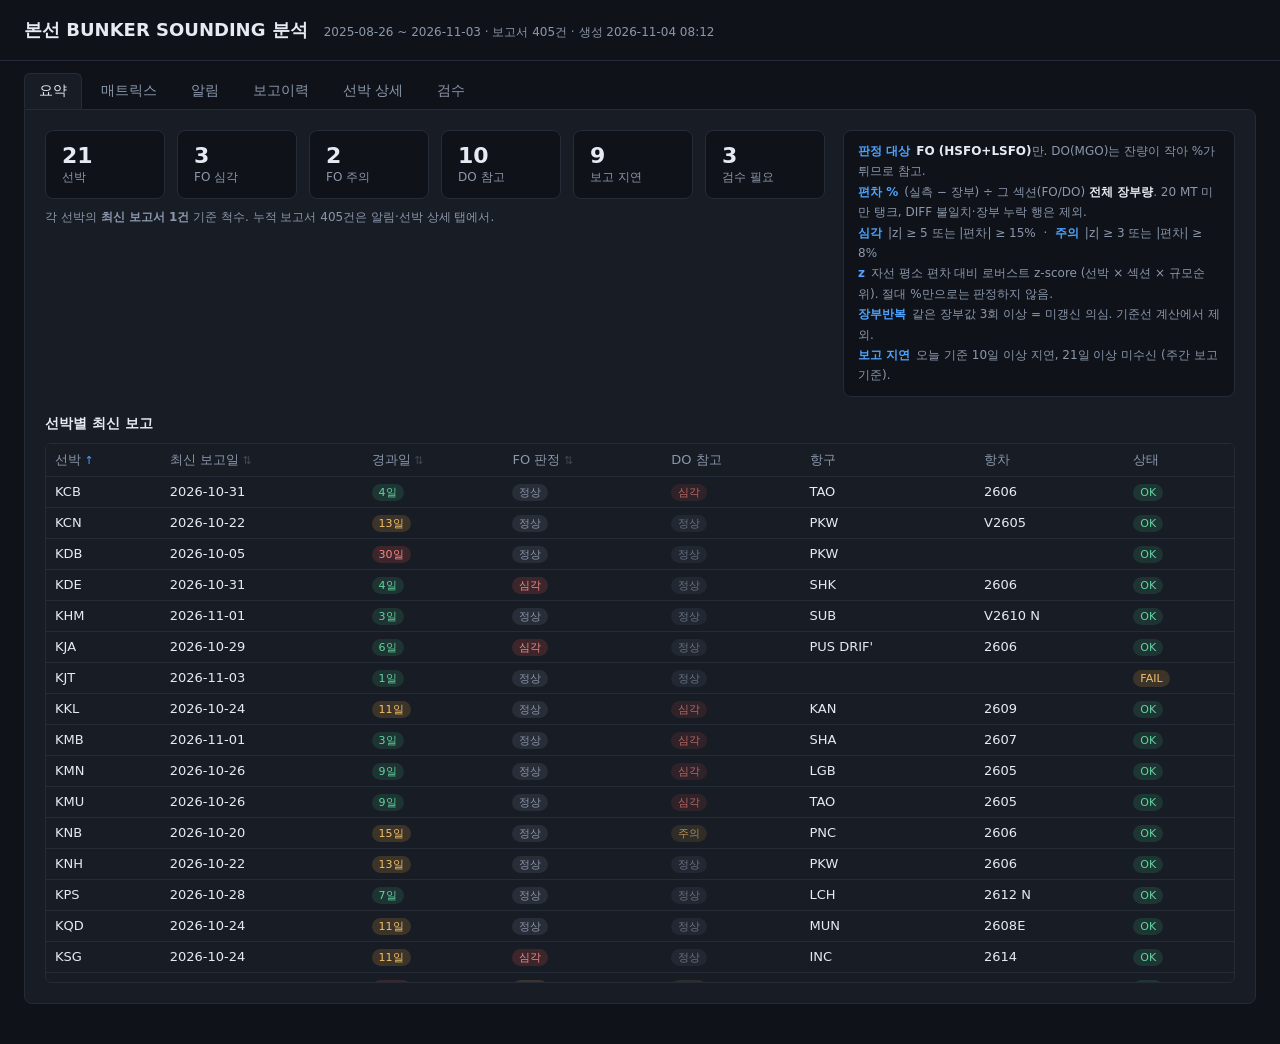
==== commit 67c846d5: "chore(archive): 정적 자료 갱신 — archive/bsr/index.html" ====
--- a/archive/bsr/index.html
+++ b/archive/bsr/index.html
@@ -83,6 +83,13 @@
     color:var(--muted);font-size:12px}
   .legendrow .lg{display:flex;align-items:center;gap:6px}
   .legendrow i{width:11px;height:11px;border-radius:3px;display:inline-block}
+  .nst{background:var(--bg);color:var(--text);border:1px solid var(--line);
+    border-radius:4px;font-size:12px;padding:1px 2px}
+  .nst.s-본선문의{color:#7cb7ff}.nst.s-조치필요{color:#ff8880}.nst.s-확인완료{color:#63d3a1}
+  .nnote{background:transparent;color:inherit;border:1px solid var(--line);
+    border-radius:4px;font-size:12px;padding:2px 4px;width:220px}
+  .nnote.err,.nst.err{border-color:#e2544a}
+  tr.done td{opacity:.55}
   .tag{background:var(--line);color:var(--muted);border-radius:4px;
     padding:1px 6px;font-size:11px;margin-left:2px}
   #tip{position:fixed;z-index:20;display:none;pointer-events:none;
@@ -112,7 +119,7 @@
   <section id="tab-review"></section>
 </main>
 <script>
-const DATA = {"generated": "2026-11-03 17:36", "today": "2026-11-03", "rows": [{"file": "KCB_BSR_20260101.xlsx", "code": "KCB", "name": "KMTC COLOMBO", "date": "2026-01-01", "port": "KHI", "voy": "2507", "section": "DO", "grade": "MGO", "sounding": 262.1, "log": 220.671, "diff": 41.429, "pct": 18.774, "sec_log": 220.671, "sg": 0.85, "status": "OK", "reasons": "", "ok": true, "rank": 1, "stale_log": false, "z": 0.0}, {"file": "KCB_BSR_20260101.xlsx", "code": "KCB", "name": "KMTC COLOMBO", "date": "2026-01-01", "port": "KHI", "voy": "2507", "section": "FO", "grade": "HSFO", "sounding": 3656.586, "log": 3612.864, "diff": 43.722, "pct": 1.089, "sec_log": 4016.551, "sg": 0.97, "status": "OK", "reasons": "", "ok": true, "rank": 1, "stale_log": false, "z": 0.16}, {"file": "KCB_BSR_20260101.xlsx", "code": "KCB", "name": "KMTC COLOMBO", "date": "2026-01-01", "port": "KHI", "voy": "2507", "section": "FO", "grade": "LSFO", "sounding": 433.866, "log": 403.687, "diff": 30.179, "pct": 0.751, "sec_log": 4016.551, "sg": 0.95, "status": "OK", "reasons": "", "ok": true, "rank": 2, "stale_log": false, "z": 0.66}, {"file": "KCB_BSR_20260118.xlsx", "code": "KCB", "name": "KMTC COLOMBO", "date": "2026-01-18", "port": "KHI", "voy": "2507", "section": "DO", "grade": "MGO", "sounding": 259.993, "log": 220.671, "diff": 39.322, "pct": 17.819, "sec_log": 220.671, "sg": 0.85, "status": "OK", "reasons": "DATE_MISMATCH", "ok": true, "rank": 1, "stale_log": false, "z": -0.07}, {"file": "KCB_BSR_20260118.xlsx", "code": "KCB", "name": "KMTC COLOMBO", "date": "2026-01-18", "port": "KHI", "voy": "2507", "section": "FO", "grade": "HSFO", "sounding": 3656.586, "log": 3612.864, "diff": 43.722, "pct": 1.134, "sec_log": 3855.755, "sg": 0.97, "status": "OK", "reasons": "DATE_MISMATCH", "ok": true, "rank": 1, "stale_log": false, "z": 0.17}, {"file": "KCB_BSR_20260118.xlsx", "code": "KCB", "name": "KMTC COLOMBO", "date": "2026-01-18", "port": "KHI", "voy": "2507", "section": "FO", "grade": "LSFO", "sounding": 285.57, "log": 242.891, "diff": 42.679, "pct": 1.107, "sec_log": 3855.755, "sg": 0.95, "status": "OK", "reasons": "DATE_MISMATCH", "ok": true, "rank": 2, "stale_log": false, "z": 1.29}, {"file": "KCB_BSR_20260124.xlsx", "code": "KCB", "name": "KMTC COLOMBO", "date": "2026-01-24", "port": "TAO", "voy": "2601", "section": "DO", "grade": "MGO", "sounding": 314.344, "log": 287.641, "diff": 26.703, "pct": 9.283, "sec_log": 287.641, "sg": 0.85, "status": "OK", "reasons": "", "ok": true, "rank": 1, "stale_log": false, "z": -0.67}, {"file": "KCB_BSR_20260124.xlsx", "code": "KCB", "name": "KMTC COLOMBO", "date": "2026-01-24", "port": "TAO", "voy": "2601", "section": "FO", "grade": "HSFO", "sounding": 2595.301, "log": 2546.126, "diff": 49.175, "pct": 1.799, "sec_log": 2733.166, "sg": 0.97, "status": "OK", "reasons": "", "ok": true, "rank": 1, "stale_log": false, "z": 0.4}, {"file": "KCB_BSR_20260124.xlsx", "code": "KCB", "name": "KMTC COLOMBO", "date": "2026-01-24", "port": "TAO", "voy": "2601", "section": "FO", "grade": "LSFO", "sounding": 207.74, "log": 187.04, "diff": 20.7, "pct": 0.757, "sec_log": 2733.166, "sg": 0.95, "status": "OK", "reasons": "", "ok": true, "rank": 2, "stale_log": false, "z": 0.67}, {"file": "KCB_BSR_20260205.xlsx", "code": "KCB", "name": "KMTC COLOMBO", "date": "2026-02-05", "port": "SIN", "voy": "2601", "section": "DO", "grade": "MGO", "sounding": 314.344, "log": 287.641, "diff": 26.703, "pct": 9.283, "sec_log": 287.641, "sg": 0.85, "status": "OK", "reasons": "", "ok": true, "rank": 1, "stale_log": false, "z": -0.67}, {"file": "KCB_BSR_20260205.xlsx", "code": "KCB", "name": "KMTC COLOMBO", "date": "2026-02-05", "port": "SIN", "voy": "2601", "section": "FO", "grade": "HSFO", "sounding": 2595.301, "log": 2546.126, "diff": 49.175, "pct": 1.799, "sec_log": 2733.166, "sg": 0.97, "status": "OK", "reasons": "", "ok": true, "rank": 1, "stale_log": false, "z": 0.4}, {"file": "KCB_BSR_20260205.xlsx", "code": "KCB", "name": "KMTC COLOMBO", "date": "2026-02-05", "port": "SIN", "voy": "2601", "section": "FO", "grade": "LSFO", "sounding": 207.74, "log": 187.04, "diff": 20.7, "pct": 0.757, "sec_log": 2733.166, "sg": 0.95, "status": "OK", "reasons": "", "ok": true, "rank": 2, "stale_log": false, "z": 0.67}, {"file": "KCB_BSR_20260209.xlsx", "code": "KCB", "name": "KMTC COLOMBO", "date": "2026-02-09", "port": "SIN", "voy": "2601", "section": "DO", "grade": "MGO", "sounding": 269.603, "log": 250.881, "diff": 18.722, "pct": 7.462, "sec_log": 250.881, "sg": 0.85, "status": "OK", "reasons": "", "ok": true, "rank": 1, "stale_log": false, "z": -0.8}, {"file": "KCB_BSR_20260209.xlsx", "code": "KCB", "name": "KMTC COLOMBO", "date": "2026-02-09", "port": "SIN", "voy": "2601", "section": "FO", "grade": "HSFO", "sounding": 2184.843, "log": 2148.305, "diff": 36.538, "pct": 1.468, "sec_log": 2489.61, "sg": 0.88, "status": "OK", "reasons": "", "ok": true, "rank": 1, "stale_log": false, "z": 0.29}, {"file": "KCB_BSR_20260209.xlsx", "code": "KCB", "name": "KMTC COLOMBO", "date": "2026-02-09", "port": "SIN", "voy": "2601", "section": "FO", "grade": "LSFO", "sounding": 371.84, "log": 341.305, "diff": 30.535, "pct": 1.226, "sec_log": 2489.61, "sg": 0.88, "status": "OK", "reasons": "", "ok": true, "rank": 2, "stale_log": false, "z": 1.5}, {"file": "KCB_BSR_20260210.xlsx", "code": "KCB", "name": "KMTC COLOMBO", "date": "2026-02-10", "port": "SIN", "voy": "2601", "section": "DO", "grade": "MGO", "sounding": 269.603, "log": 250.881, "diff": 18.722, "pct": 7.462, "sec_log": 250.881, "sg": 0.85, "status": "OK", "reasons": "", "ok": true, "rank": 1, "stale_log": false, "z": -0.8}, {"file": "KCB_BSR_20260210.xlsx", "code": "KCB", "name": "KMTC COLOMBO", "date": "2026-02-10", "port": "SIN", "voy": "2601", "section": "FO", "grade": "HSFO", "sounding": 2184.843, "log": 2148.305, "diff": 36.538, "pct": 1.468, "sec_log": 2489.61, "sg": 0.88, "status": "OK", "reasons": "", "ok": true, "rank": 1, "stale_log": false, "z": 0.29}, {"file": "KCB_BSR_20260210.xlsx", "code": "KCB", "name": "KMTC COLOMBO", "date": "2026-02-10", "port": "SIN", "voy": "2601", "section": "FO", "grade": "LSFO", "sounding": 371.84, "log": 341.305, "diff": 30.535, "pct": 1.226, "sec_log": 2489.61, "sg": 0.88, "status": "OK", "reasons": "", "ok": true, "rank": 2, "stale_log": false, "z": 1.5}, {"file": "KCB_BSR_20260221.xlsx", "code": "KCB", "name": "KMTC COLOMBO", "date": "2026-02-21", "port": "MUN", "voy": "2601", "section": "DO", "grade": "MGO", "sounding": 275.803, "log": 250.881, "diff": 24.922, "pct": 9.934, "sec_log": 250.881, "sg": 0.85, "status": "OK", "reasons": "", "ok": true, "rank": 1, "stale_log": false, "z": -0.63}, {"file": "KCB_BSR_20260221.xlsx", "code": "KCB", "name": "KMTC COLOMBO", "date": "2026-02-21", "port": "MUN", "voy": "2601", "section": "FO", "grade": "HSFO", "sounding": 4126.968, "log": 4095.451, "diff": 31.517, "pct": 0.641, "sec_log": 4918.38, "sg": 0.88, "status": "OK", "reasons": "", "ok": true, "rank": 1, "stale_log": false, "z": 0.0}, {"file": "KCB_BSR_20260221.xlsx", "code": "KCB", "name": "KMTC COLOMBO", "date": "2026-02-21", "port": "MUN", "voy": "2601", "section": "FO", "grade": "LSFO", "sounding": 856.424, "log": 822.929, "diff": 33.495, "pct": 0.681, "sec_log": 4918.38, "sg": 0.88, "status": "OK", "reasons": "", "ok": true, "rank": 2, "stale_log": false, "z": 0.54}, {"file": "KCB_BSR_20260314.xls", "code": "KCB", "name": "KMTC COLOMBO", "date": "2026-03-14", "port": "TAO", "voy": "2601", "section": "DO", "grade": "MGO", "sounding": 281.811, "log": 247.711, "diff": 34.1, "pct": 13.766, "sec_log": 247.711, "sg": 0.85, "status": "OK", "reasons": "", "ok": true, "rank": 1, "stale_log": false, "z": -0.36}, {"file": "KCB_BSR_20260314.xls", "code": "KCB", "name": "KMTC COLOMBO", "date": "2026-03-14", "port": "TAO", "voy": "2601", "section": "FO", "grade": "HSFO", "sounding": 3265.12, "log": 3239.671, "diff": 25.449, "pct": 0.66, "sec_log": 3855.192, "sg": 0.88, "status": "OK", "reasons": "", "ok": true, "rank": 1, "stale_log": false, "z": 0.01}, {"file": "KCB_BSR_20260314.xls", "code": "KCB", "name": "KMTC COLOMBO", "date": "2026-03-14", "port": "TAO", "voy": "2601", "section": "FO", "grade": "LSFO", "sounding": 628.574, "log": 615.521, "diff": 13.053, "pct": 0.339, "sec_log": 3855.192, "sg": 0.88, "status": "OK", "reasons": "", "ok": true, "rank": 2, "stale_log": false, "z": -0.07}, {"file": "KCB_BSR_20260502.xls", "code": "KCB", "name": "KMTC COLOMBO", "date": "2026-05-02", "port": "TAO", "voy": "2603", "section": "DO", "grade": "MGO", "sounding": 71.886, "log": 45.551, "diff": 26.335, "pct": 57.815, "sec_log": 45.551, "sg": 0.85, "status": "OK", "reasons": "", "ok": true, "rank": 1, "stale_log": false, "z": 2.77}, {"file": "KCB_BSR_20260502.xls", "code": "KCB", "name": "KMTC COLOMBO", "date": "2026-05-02", "port": "TAO", "voy": "2603", "section": "FO", "grade": "HSFO", "sounding": 2950.98, "log": 3029.34, "diff": -78.36, "pct": -2.181, "sec_log": 3592.215, "sg": 0.88, "status": "OK", "reasons": "", "ok": true, "rank": 1, "stale_log": false, "z": -0.98}, {"file": "KCB_BSR_20260502.xls", "code": "KCB", "name": "KMTC COLOMBO", "date": "2026-05-02", "port": "TAO", "voy": "2603", "section": "FO", "grade": "LSFO", "sounding": 541.109, "log": 562.875, "diff": -21.766, "pct": -0.606, "sec_log": 3592.215, "sg": 0.88, "status": "OK", "reasons": "", "ok": true, "rank": 2, "stale_log": false, "z": -1.74}, {"file": "KCB_BSR_20260507.xls", "code": "KCB", "name": "KMTC COLOMBO", "date": "2026-05-07", "port": "SHA ANCHOR'", "voy": "2603", "section": "DO", "grade": "MGO", "sounding": 64.372, "log": 45.551, "diff": 18.821, "pct": 41.318, "sec_log": 45.551, "sg": 0.88, "status": "OK", "reasons": "", "ok": true, "rank": 1, "stale_log": false, "z": 1.6}, {"file": "KCB_BSR_20260507.xls", "code": "KCB", "name": "KMTC COLOMBO", "date": "2026-05-07", "port": "SHA ANCHOR'", "voy": "2603", "section": "FO", "grade": "HSFO", "sounding": 2926.235, "log": 3019.499, "diff": -93.264, "pct": -2.658, "sec_log": 3508.643, "sg": 0.93, "status": "OK", "reasons": "", "ok": true, "rank": 1, "stale_log": false, "z": -1.14}, {"file": "KCB_BSR_20260507.xls", "code": "KCB", "name": "KMTC COLOMBO", "date": "2026-05-07", "port": "SHA ANCHOR'", "voy": "2603", "section": "FO", "grade": "LSFO", "sounding": 487.715, "log": 489.144, "diff": -1.429, "pct": -0.041, "sec_log": 3508.643, "sg": 0.93, "status": "OK", "reasons": "", "ok": true, "rank": 2, "stale_log": false, "z": -0.74}, {"file": "KCB_BSR_20260517.xls", "code": "KCB", "name": "KMTC COLOMBO", "date": "2026-05-17", "port": "DCB", "voy": "2603", "section": "DO", "grade": "MGO", "sounding": 65.402, "log": 45.551, "diff": 19.851, "pct": 43.58, "sec_log": 45.551, "sg": 0.88, "status": "OK", "reasons": "", "ok": true, "rank": 1, "stale_log": false, "z": 1.76}, {"file": "KCB_BSR_20260517.xls", "code": "KCB", "name": "KMTC COLOMBO", "date": "2026-05-17", "port": "DCB", "voy": "2603", "section": "FO", "grade": "HSFO", "sounding": 2863.249, "log": 2925.514, "diff": -62.265, "pct": -1.946, "sec_log": 3200.267, "sg": 0.93, "status": "OK", "reasons": "", "ok": true, "rank": 1, "stale_log": false, "z": -0.9}, {"file": "KCB_BSR_20260517.xls", "code": "KCB", "name": "KMTC COLOMBO", "date": "2026-05-17", "port": "DCB", "voy": "2603", "section": "FO", "grade": "LSFO", "sounding": 246.362, "log": 274.753, "diff": -28.391, "pct": -0.887, "sec_log": 3200.267, "sg": 0.93, "status": "OK", "reasons": "", "ok": true, "rank": 2, "stale_log": false, "z": -2.24}, {"file": "KCB_BSR_20260601.xls", "code": "KCB", "name": "KMTC COLOMBO", "date": "2026-06-01", "port": "KLF", "voy": "2603", "section": "DO", "grade": "MGO", "sounding": 66.203, "log": 45.551, "diff": 20.652, "pct": 45.337, "sec_log": 45.551, "sg": 0.88, "status": "OK", "reasons": "", "ok": true, "rank": 1, "stale_log": false, "z": 1.89}, {"file": "KCB_BSR_20260601.xls", "code": "KCB", "name": "KMTC COLOMBO", "date": "2026-06-01", "port": "KLF", "voy": "2603", "section": "FO", "grade": "HSFO", "sounding": 3384.355, "log": 3438.356, "diff": -54.001, "pct": -1.304, "sec_log": 4141.026, "sg": 0.95, "status": "OK", "reasons": "", "ok": true, "rank": 1, "stale_log": false, "z": -0.67}, {"file": "KCB_BSR_20260601.xls", "code": "KCB", "name": "KMTC COLOMBO", "date": "2026-06-01", "port": "KLF", "voy": "2603", "section": "FO", "grade": "LSFO", "sounding": 628.117, "log": 702.67, "diff": -74.553, "pct": -1.8, "sec_log": 4141.026, "sg": 0.95, "status": "OK", "reasons": "", "ok": true, "rank": 2, "stale_log": false, "z": -3.85}, {"file": "KCB_BSR_20260620.xls", "code": "KCB", "name": "KMTC COLOMBO", "date": "2026-06-20", "port": "PKW", "voy": "2603", "section": "DO", "grade": "MGO", "sounding": 63.591, "log": 45.551, "diff": 18.04, "pct": 39.604, "sec_log": 45.551, "sg": 0.88, "status": "OK", "reasons": "", "ok": true, "rank": 1, "stale_log": false, "z": 1.48}, {"file": "KCB_BSR_20260620.xls", "code": "KCB", "name": "KMTC COLOMBO", "date": "2026-06-20", "port": "PKW", "voy": "2603", "section": "FO", "grade": "HSFO", "sounding": 3003.631, "log": 3060.102, "diff": -56.471, "pct": -1.562, "sec_log": 3614.469, "sg": 0.95, "status": "OK", "reasons": "", "ok": true, "rank": 1, "stale_log": false, "z": -0.76}, {"file": "KCB_BSR_20260620.xls", "code": "KCB", "name": "KMTC COLOMBO", "date": "2026-06-20", "port": "PKW", "voy": "2603", "section": "FO", "grade": "LSFO", "sounding": 436.513, "log": 554.367, "diff": -117.854, "pct": -3.261, "sec_log": 3614.469, "sg": 0.95, "status": "OK", "reasons": "", "ok": true, "rank": 2, "stale_log": false, "z": -6.44}, {"file": "KCB_BSR_20260702.xls", "code": "KCB", "name": "KMTC COLOMBO", "date": "2026-07-02", "port": "SHA", "voy": "2604", "section": "DO", "grade": "MGO", "sounding": 153.963, "log": 140.651, "diff": 13.312, "pct": 9.465, "sec_log": 140.651, "sg": 0.88, "status": "OK", "reasons": "", "ok": true, "rank": 1, "stale_log": true, "z": -0.66}, {"file": "KCB_BSR_20260702.xls", "code": "KCB", "name": "KMTC COLOMBO", "date": "2026-07-02", "port": "SHA", "voy": "2604", "section": "FO", "grade": "HSFO", "sounding": 2705.505, "log": 2825.395, "diff": -119.89, "pct": -3.467, "sec_log": 3458.314, "sg": 0.95, "status": "OK", "reasons": "", "ok": true, "rank": 1, "stale_log": false, "z": -1.42}, {"file": "KCB_BSR_20260702.xls", "code": "KCB", "name": "KMTC COLOMBO", "date": "2026-07-02", "port": "SHA", "voy": "2604", "section": "FO", "grade": "LSFO", "sounding": 615.928, "log": 632.919, "diff": -16.991, "pct": -0.491, "sec_log": 3458.314, "sg": 0.95, "status": "OK", "reasons": "", "ok": true, "rank": 2, "stale_log": false, "z": -1.53}, {"file": "KCB_BSR_20260708.xls", "code": "KCB", "name": "KMTC COLOMBO", "date": "2026-07-08", "port": "DCB", "voy": "2604", "section": "DO", "grade": "MGO", "sounding": 157.483, "log": 140.651, "diff": 16.832, "pct": 11.967, "sec_log": 140.651, "sg": 0.88, "status": "OK", "reasons": "", "ok": true, "rank": 1, "stale_log": true, "z": -0.48}, {"file": "KCB_BSR_20260708.xls", "code": "KCB", "name": "KMTC COLOMBO", "date": "2026-07-08", "port": "DCB", "voy": "2604", "section": "FO", "grade": "HSFO", "sounding": 3602.978, "log": 3700.548, "diff": -97.57, "pct": -2.339, "sec_log": 4171.326, "sg": 0.97, "status": "OK", "reasons": "", "ok": true, "rank": 1, "stale_log": false, "z": -1.03}, {"file": "KCB_BSR_20260708.xls", "code": "KCB", "name": "KMTC COLOMBO", "date": "2026-07-08", "port": "DCB", "voy": "2604", "section": "FO", "grade": "LSFO", "sounding": 498.876, "log": 470.778, "diff": 28.098, "pct": 0.674, "sec_log": 4171.326, "sg": 0.95, "status": "OK", "reasons": "", "ok": true, "rank": 2, "stale_log": false, "z": 0.53}, {"file": "KCB_BSR_20260731.xls", "code": "KCB", "name": "KMTC COLOMBO", "date": "2026-07-31", "port": "SOH", "voy": "2604", "section": "DO", "grade": "MGO", "sounding": 154.365, "log": 140.651, "diff": 13.714, "pct": 9.75, "sec_log": 140.651, "sg": 0.88, "status": "OK", "reasons": "", "ok": true, "rank": 1, "stale_log": true, "z": -0.64}, {"file": "KCB_BSR_20260731.xls", "code": "KCB", "name": "KMTC COLOMBO", "date": "2026-07-31", "port": "SOH", "voy": "2604", "section": "FO", "grade": "HSFO", "sounding": 2694.899, "log": 2751.827, "diff": -56.928, "pct": -1.892, "sec_log": 3009.551, "sg": 0.97, "status": "OK", "reasons": "", "ok": true, "rank": 1, "stale_log": false, "z": -0.88}, {"file": "KCB_BSR_20260731.xls", "code": "KCB", "name": "KMTC COLOMBO", "date": "2026-07-31", "port": "SOH", "voy": "2604", "section": "FO", "grade": "LSFO", "sounding": 265.639, "log": 257.724, "diff": 7.915, "pct": 0.263, "sec_log": 3009.551, "sg": 0.95, "status": "OK", "reasons": "", "ok": true, "rank": 2, "stale_log": false, "z": -0.2}, {"file": "KCB_BSR_20260818.xls", "code": "KCB", "name": "KMTC COLOMBO", "date": "2026-08-18", "port": "SHA ANC'", "voy": "2605", "section": "DO", "grade": "MGO", "sounding": 154.046, "log": 140.651, "diff": 13.395, "pct": 9.523, "sec_log": 140.651, "sg": 0.88, "status": "OK", "reasons": "", "ok": true, "rank": 1, "stale_log": true, "z": -0.66}, {"file": "KCB_BSR_20260818.xls", "code": "KCB", "name": "KMTC COLOMBO", "date": "2026-08-18", "port": "SHA ANC'", "voy": "2605", "section": "FO", "grade": "HSFO", "sounding": 1792.089, "log": 1805.277, "diff": -13.188, "pct": -0.663, "sec_log": 1989.468, "sg": 0.97, "status": "OK", "reasons": "", "ok": true, "rank": 1, "stale_log": false, "z": -0.45}, {"file": "KCB_BSR_20260818.xls", "code": "KCB", "name": "KMTC COLOMBO", "date": "2026-08-18", "port": "SHA ANC'", "voy": "2605", "section": "FO", "grade": "LSFO", "sounding": 190.809, "log": 184.191, "diff": 6.618, "pct": 0.333, "sec_log": 1989.468, "sg": 0.95, "status": "OK", "reasons": "", "ok": true, "rank": 2, "stale_log": false, "z": -0.08}, {"file": "KCB_BSR_20260829.xls", "code": "KCB", "name": "KMTC COLOMBO", "date": "2026-08-29", "port": "NBO", "voy": "2605", "section": "DO", "grade": "MGO", "sounding": 153.125, "log": 140.651, "diff": 12.474, "pct": 8.869, "sec_log": 140.651, "sg": 0.88, "status": "OK", "reasons": "", "ok": true, "rank": 1, "stale_log": true, "z": -0.7}, {"file": "KCB_BSR_20260829.xls", "code": "KCB", "name": "KMTC COLOMBO", "date": "2026-08-29", "port": "NBO", "voy": "2605", "section": "FO", "grade": "HSFO", "sounding": 3224.189, "log": 3240.199, "diff": -16.01, "pct": -0.442, "sec_log": 3618.451, "sg": 0.93, "status": "OK", "reasons": "", "ok": true, "rank": 1, "stale_log": false, "z": -0.38}, {"file": "KCB_BSR_20260829.xls", "code": "KCB", "name": "KMTC COLOMBO", "date": "2026-08-29", "port": "NBO", "voy": "2605", "section": "FO", "grade": "LSFO", "sounding": 329.357, "log": 320.642, "diff": 8.715, "pct": 0.241, "sec_log": 3618.451, "sg": 0.95, "status": "OK", "reasons": "", "ok": true, "rank": 2, "stale_log": false, "z": -0.24}, {"file": "KCB_BSR_20260829.xls", "code": "KCB", "name": "KMTC COLOMBO", "date": "2026-08-29", "port": "NBO", "voy": "2605", "section": "FO", "grade": "LSFO", "sounding": 72.1, "log": 57.61, "diff": null, "pct": 0.4, "sec_log": 3618.451, "sg": 0.95, "status": "OK", "reasons": "", "ok": true, "rank": 3, "stale_log": false, "z": null}, {"file": "KCB_BSR_20261006.xls", "code": "KCB", "name": "KMTC COLOMBO", "date": "2026-10-06", "port": "SOH", "voy": "2605", "section": "DO", "grade": "MGO", "sounding": 151.668, "log": 140.651, "diff": 11.017, "pct": 7.833, "sec_log": 140.651, "sg": 0.88, "status": "OK", "reasons": "", "ok": true, "rank": 1, "stale_log": true, "z": -0.78}, {"file": "KCB_BSR_20261006.xls", "code": "KCB", "name": "KMTC COLOMBO", "date": "2026-10-06", "port": "SOH", "voy": "2605", "section": "FO", "grade": "HSFO", "sounding": 2094.722, "log": 1987.131, "diff": 107.591, "pct": 3.979, "sec_log": 2704.182, "sg": 0.93, "status": "OK", "reasons": "", "ok": true, "rank": 1, "stale_log": false, "z": 1.16}, {"file": "KCB_BSR_20261006.xls", "code": "KCB", "name": "KMTC COLOMBO", "date": "2026-10-06", "port": "SOH", "voy": "2605", "section": "FO", "grade": "LSFO", "sounding": 749.205, "log": 717.051, "diff": 32.154, "pct": 1.189, "sec_log": 2704.182, "sg": 0.91, "status": "OK", "reasons": "", "ok": true, "rank": 2, "stale_log": false, "z": 1.44}, {"file": "KCB_BSR_20261027.xlsx", "code": "KCB", "name": "KMTC COLOMBO", "date": "2026-10-27", "port": "PNC", "voy": "2606", "section": "DO", "grade": "MGO", "sounding": 125.52, "log": 99.011, "diff": 26.509, "pct": 26.774, "sec_log": 99.011, "sg": 0.88, "status": "OK", "reasons": "", "ok": true, "rank": 1, "stale_log": false, "z": 0.57}, {"file": "KCB_BSR_20261027.xlsx", "code": "KCB", "name": "KMTC COLOMBO", "date": "2026-10-27", "port": "PNC", "voy": "2606", "section": "FO", "grade": "HSFO", "sounding": 1478.788, "log": 1283.053, "diff": 195.735, "pct": 10.604, "sec_log": 1845.837, "sg": 0.9, "status": "OK", "reasons": "", "ok": true, "rank": 1, "stale_log": false, "z": 3.46}, {"file": "KCB_BSR_20261027.xlsx", "code": "KCB", "name": "KMTC COLOMBO", "date": "2026-10-27", "port": "PNC", "voy": "2606", "section": "FO", "grade": "LSFO", "sounding": 569.731, "log": 562.784, "diff": 6.947, "pct": 0.376, "sec_log": 1845.837, "sg": 0.9, "status": "OK", "reasons": "", "ok": true, "rank": 2, "stale_log": false, "z": 0.0}, {"file": "KCB_BSR_20261031.xlsx", "code": "KCB", "name": "KMTC COLOMBO", "date": "2026-10-31", "port": "TAO", "voy": "2606", "section": "DO", "grade": "MGO", "sounding": 125.164, "log": 99.011, "diff": 26.153, "pct": 26.415, "sec_log": 99.011, "sg": 0.88, "status": "OK", "reasons": "", "ok": true, "rank": 1, "stale_log": false, "z": 0.54}, {"file": "KCB_BSR_20261031.xlsx", "code": "KCB", "name": "KMTC COLOMBO", "date": "2026-10-31", "port": "TAO", "voy": "2606", "section": "FO", "grade": "HSFO", "sounding": 1360.269, "log": 1223.003, "diff": 137.266, "pct": 7.847, "sec_log": 1749.282, "sg": 0.9, "status": "OK", "reasons": "", "ok": true, "rank": 1, "stale_log": false, "z": 2.5}, {"file": "KCB_BSR_20261031.xlsx", "code": "KCB", "name": "KMTC COLOMBO", "date": "2026-10-31", "port": "TAO", "voy": "2606", "section": "FO", "grade": "LSFO", "sounding": 535.58, "log": 526.279, "diff": 9.301, "pct": 0.532, "sec_log": 1749.282, "sg": 0.9, "status": "OK", "reasons": "", "ok": true, "rank": 2, "stale_log": false, "z": 0.28}, {"file": "KCN_BSR_20260112.xls", "code": "KCN", "name": "KMTC CHENNAI", "date": "2026-01-12", "port": "MUN", "voy": "V2508", "section": "DO", "grade": "MGO", "sounding": 136.21, "log": 125.139, "diff": 11.071, "pct": 8.847, "sec_log": 125.139, "sg": 0.88, "status": "OK", "reasons": "", "ok": true, "rank": 1, "stale_log": false, "z": -0.92}, {"file": "KCN_BSR_20260112.xlsx.xls", "code": "KCN", "name": "KMTC CHENNAI", "date": "2026-01-12", "port": "MUN", "voy": "V2508", "section": "DO", "grade": "MGO", "sounding": 136.21, "log": 125.139, "diff": 11.071, "pct": 8.847, "sec_log": 125.139, "sg": 0.88, "status": "OK", "reasons": "", "ok": true, "rank": 1, "stale_log": false, "z": -0.92}, {"file": "KCN_BSR_20260112.xls", "code": "KCN", "name": "KMTC CHENNAI", "date": "2026-01-12", "port": "MUN", "voy": "V2508", "section": "FO", "grade": "HSFO", "sounding": 2642.911, "log": 2599.156, "diff": 43.755, "pct": 1.683, "sec_log": 2599.156, "sg": 0.91, "status": "OK", "reasons": "", "ok": true, "rank": 1, "stale_log": false, "z": 0.54}, {"file": "KCN_BSR_20260112.xlsx.xls", "code": "KCN", "name": "KMTC CHENNAI", "date": "2026-01-12", "port": "MUN", "voy": "V2508", "section": "FO", "grade": "HSFO", "sounding": 2642.911, "log": 2599.156, "diff": 43.755, "pct": 1.683, "sec_log": 2599.156, "sg": 0.91, "status": "OK", "reasons": "", "ok": true, "rank": 1, "stale_log": false, "z": 0.54}, {"file": "KCN_BSR_20260130.xls", "code": "KCN", "name": "KMTC CHENNAI", "date": "2026-01-30", "port": "KAN", "voy": "V2601", "section": "DO", "grade": "MGO", "sounding": 129.916, "log": 116.889, "diff": 13.027, "pct": 11.145, "sec_log": 116.889, "sg": 0.88, "status": "OK", "reasons": "", "ok": true, "rank": 1, "stale_log": false, "z": 0.21}, {"file": "KCN_BSR_20260130.xlsx.xls", "code": "KCN", "name": "KMTC CHENNAI", "date": "2026-01-30", "port": "KAN", "voy": "V2601", "section": "DO", "grade": "MGO", "sounding": 129.916, "log": 116.889, "diff": 13.027, "pct": 11.145, "sec_log": 116.889, "sg": 0.88, "status": "OK", "reasons": "", "ok": true, "rank": 1, "stale_log": false, "z": 0.21}, {"file": "KCN_BSR_20260130.xls", "code": "KCN", "name": "KMTC CHENNAI", "date": "2026-01-30", "port": "KAN", "voy": "V2601", "section": "FO", "grade": "HSFO", "sounding": 1898.63, "log": 1843.606, "diff": 55.024, "pct": 2.985, "sec_log": 1843.606, "sg": 0.91, "status": "OK", "reasons": "", "ok": true, "rank": 1, "stale_log": false, "z": 1.62}, {"file": "KCN_BSR_20260130.xlsx.xls", "code": "KCN", "name": "KMTC CHENNAI", "date": "2026-01-30", "port": "KAN", "voy": "V2601", "section": "FO", "grade": "HSFO", "sounding": 1898.63, "log": 1843.606, "diff": 55.024, "pct": 2.985, "sec_log": 1843.606, "sg": 0.91, "status": "OK", "reasons": "", "ok": true, "rank": 1, "stale_log": false, "z": 1.62}, {"file": "KCN_BSR_20260216.xls", "code": "KCN", "name": "KMTC CHENNAI", "date": "2026-02-16", "port": "PKW", "voy": "V2601", "section": "DO", "grade": "MGO", "sounding": 117.377, "log": 104.809, "diff": 12.568, "pct": 11.991, "sec_log": 104.809, "sg": 0.88, "status": "OK", "reasons": "", "ok": true, "rank": 1, "stale_log": false, "z": 0.62}, {"file": "KCN_BSR_20260216.xlsx.xls", "code": "KCN", "name": "KMTC CHENNAI", "date": "2026-02-16", "port": "PKW", "voy": "V2601", "section": "DO", "grade": "MGO", "sounding": 117.377, "log": 104.809, "diff": 12.568, "pct": 11.991, "sec_log": 104.809, "sg": 0.88, "status": "OK", "reasons": "", "ok": true, "rank": 1, "stale_log": false, "z": 0.62}, {"file": "KCN_BSR_20260216.xls", "code": "KCN", "name": "KMTC CHENNAI", "date": "2026-02-16", "port": "PKW", "voy": "V2601", "section": "FO", "grade": "HSFO", "sounding": 3117.901, "log": 3062.904, "diff": 54.997, "pct": 1.796, "sec_log": 3062.904, "sg": 0.91, "status": "OK", "reasons": "", "ok": true, "rank": 1, "stale_log": false, "z": 0.63}, {"file": "KCN_BSR_20260216.xlsx.xls", "code": "KCN", "name": "KMTC CHENNAI", "date": "2026-02-16", "port": "PKW", "voy": "V2601", "section": "FO", "grade": "HSFO", "sounding": 3117.901, "log": 3062.904, "diff": 54.997, "pct": 1.796, "sec_log": 3062.904, "sg": 0.91, "status": "OK", "reasons": "", "ok": true, "rank": 1, "stale_log": false, "z": 0.63}, {"file": "KCN_BSR_20260301.xls", "code": "KCN", "name": "KMTC CHENNAI", "date": "2026-03-01", "port": "KHI", "voy": "V2601", "section": "DO", "grade": "MGO", "sounding": 115.965, "log": 104.809, "diff": 11.156, "pct": 10.644, "sec_log": 104.809, "sg": null, "status": "OK", "reasons": "", "ok": true, "rank": 1, "stale_log": false, "z": -0.04}, {"file": "KCN_BSR_20260301.xlsx.xls", "code": "KCN", "name": "KMTC CHENNAI", "date": "2026-03-01", "port": "KHI", "voy": "V2601", "section": "DO", "grade": "MGO", "sounding": 115.965, "log": 104.809, "diff": 11.156, "pct": 10.644, "sec_log": 104.809, "sg": 0.88, "status": "OK", "reasons": "", "ok": true, "rank": 1, "stale_log": false, "z": -0.04}, {"file": "KCN_BSR_20260301.xls", "code": "KCN", "name": "KMTC CHENNAI", "date": "2026-03-01", "port": "KHI", "voy": "V2601", "section": "FO", "grade": "HSFO", "sounding": 3458.861, "log": 3423.468, "diff": 35.393, "pct": 1.034, "sec_log": 3423.468, "sg": null, "status": "OK", "reasons": "", "ok": true, "rank": 1, "stale_log": false, "z": 0.0}, {"file": "KCN_BSR_20260301.xlsx.xls", "code": "KCN", "name": "KMTC CHENNAI", "date": "2026-03-01", "port": "KHI", "voy": "V2601", "section": "FO", "grade": "HSFO", "sounding": 3458.861, "log": 3423.468, "diff": 35.393, "pct": 1.034, "sec_log": 3423.468, "sg": 0.93, "status": "OK", "reasons": "", "ok": true, "rank": 1, "stale_log": false, "z": 0.0}, {"file": "KCN_BSR_20260401.xls", "code": "KCN", "name": "KMTC CHENNAI", "date": "2026-04-01", "port": "NBO", "voy": "V2602", "section": "DO", "grade": "MGO", "sounding": 86.695, "log": 74.639, "diff": 12.056, "pct": 16.153, "sec_log": 74.639, "sg": 0.88, "status": "OK", "reasons": "", "ok": true, "rank": 1, "stale_log": true, "z": 2.67}, {"file": "KCN_BSR_20260401.xlsx.xls", "code": "KCN", "name": "KMTC CHENNAI", "date": "2026-04-01", "port": "NBO", "voy": "V2602", "section": "DO", "grade": "MGO", "sounding": 86.695, "log": 74.639, "diff": 12.056, "pct": 16.153, "sec_log": 74.639, "sg": 0.88, "status": "OK", "reasons": "", "ok": true, "rank": 1, "stale_log": true, "z": 2.67}, {"file": "KCN_BSR_20260401.xls", "code": "KCN", "name": "KMTC CHENNAI", "date": "2026-04-01", "port": "NBO", "voy": "V2602", "section": "FO", "grade": "HSFO", "sounding": 2609.963, "log": 2625.058, "diff": -15.095, "pct": -0.575, "sec_log": 2625.058, "sg": 0.91, "status": "OK", "reasons": "", "ok": true, "rank": 1, "stale_log": false, "z": -1.33}, {"file": "KCN_BSR_20260401.xlsx.xls", "code": "KCN", "name": "KMTC CHENNAI", "date": "2026-04-01", "port": "NBO", "voy": "V2602", "section": "FO", "grade": "HSFO", "sounding": 2609.963, "log": 2625.058, "diff": -15.095, "pct": -0.575, "sec_log": 2625.058, "sg": 0.91, "status": "OK", "reasons": "", "ok": true, "rank": 1, "stale_log": false, "z": -1.33}, {"file": "KCN_BSR_20260421.xls", "code": "KCN", "name": "KMTC CHENNAI", "date": "2026-04-21", "port": "NBO", "voy": "V2602", "section": "DO", "grade": "MGO", "sounding": 83.572, "log": 74.639, "diff": 8.933, "pct": 11.969, "sec_log": 74.639, "sg": 0.88, "status": "OK", "reasons": "", "ok": true, "rank": 1, "stale_log": true, "z": 0.61}, {"file": "KCN_BSR_20260421.xlsx.xls", "code": "KCN", "name": "KMTC CHENNAI", "date": "2026-04-21", "port": "NBO", "voy": "V2602", "section": "DO", "grade": "MGO", "sounding": 83.572, "log": 74.639, "diff": 8.933, "pct": 11.969, "sec_log": 74.639, "sg": 0.88, "status": "OK", "reasons": "", "ok": true, "rank": 1, "stale_log": true, "z": 0.61}, {"file": "KCN_BSR_20260421.xls", "code": "KCN", "name": "KMTC CHENNAI", "date": "2026-04-21", "port": "NBO", "voy": "V2602", "section": "FO", "grade": "HSFO", "sounding": 3233.428, "log": 3240.064, "diff": -6.636, "pct": -0.205, "sec_log": 3240.064, "sg": 0.93, "status": "OK", "reasons": "", "ok": true, "rank": 1, "stale_log": false, "z": -1.03}, {"file": "KCN_BSR_20260421.xlsx.xls", "code": "KCN", "name": "KMTC CHENNAI", "date": "2026-04-21", "port": "NBO", "voy": "V2602", "section": "FO", "grade": "HSFO", "sounding": 3233.428, "log": 3240.064, "diff": -6.636, "pct": -0.205, "sec_log": 3240.064, "sg": 0.93, "status": "OK", "reasons": "", "ok": true, "rank": 1, "stale_log": false, "z": -1.03}, {"file": "KCN_BSR_20260515.xls", "code": "KCN", "name": "KMTC CHENNAI", "date": "2026-05-15", "port": "TAO", "voy": "V2603", "section": "DO", "grade": "MGO", "sounding": 85.741, "log": 74.639, "diff": 11.102, "pct": 14.875, "sec_log": 74.639, "sg": 0.88, "status": "OK", "reasons": "", "ok": true, "rank": 1, "stale_log": true, "z": 2.04}, {"file": "KCN_BSR_20260515.xlsx.xls", "code": "KCN", "name": "KMTC CHENNAI", "date": "2026-05-15", "port": "TAO", "voy": "V2603", "section": "DO", "grade": "MGO", "sounding": 85.741, "log": 74.639, "diff": 11.102, "pct": 14.875, "sec_log": 74.639, "sg": 0.88, "status": "OK", "reasons": "", "ok": true, "rank": 1, "stale_log": true, "z": 2.04}, {"file": "KCN_BSR_20260515.xls", "code": "KCN", "name": "KMTC CHENNAI", "date": "2026-05-15", "port": "TAO", "voy": "V2603", "section": "FO", "grade": "HSFO", "sounding": 2490.14, "log": 2481.154, "diff": 8.986, "pct": 0.362, "sec_log": 2481.154, "sg": 0.93, "status": "OK", "reasons": "", "ok": true, "rank": 1, "stale_log": false, "z": -0.56}, {"file": "KCN_BSR_20260515.xlsx.xls", "code": "KCN", "name": "KMTC CHENNAI", "date": "2026-05-15", "port": "TAO", "voy": "V2603", "section": "FO", "grade": "HSFO", "sounding": 2490.14, "log": 2481.154, "diff": 8.986, "pct": 0.362, "sec_log": 2481.154, "sg": 0.93, "status": "OK", "reasons": "", "ok": true, "rank": 1, "stale_log": false, "z": -0.56}, {"file": "KCN_BSR_20260525.xls", "code": "KCN", "name": "KMTC CHENNAI", "date": "2026-05-25", "port": "TAO", "voy": "V2603", "section": "DO", "grade": "MGO", "sounding": 70.666, "log": 63.039, "diff": 7.627, "pct": 12.099, "sec_log": 63.039, "sg": 0.85, "status": "OK", "reasons": "", "ok": true, "rank": 1, "stale_log": false, "z": 0.67}, {"file": "KCN_BSR_20260525.xlsx.xls", "code": "KCN", "name": "KMTC CHENNAI", "date": "2026-05-25", "port": "TAO", "voy": "V2603", "section": "DO", "grade": "MGO", "sounding": 70.666, "log": 63.039, "diff": 7.627, "pct": 12.099, "sec_log": 63.039, "sg": 0.85, "status": "OK", "reasons": "", "ok": true, "rank": 1, "stale_log": false, "z": 0.67}, {"file": "KCN_BSR_20260525.xls", "code": "KCN", "name": "KMTC CHENNAI", "date": "2026-05-25", "port": "TAO", "voy": "V2603", "section": "FO", "grade": "HSFO", "sounding": 2260.066, "log": 2250.464, "diff": 9.602, "pct": 0.427, "sec_log": 2250.464, "sg": 0.93, "status": "OK", "reasons": "", "ok": true, "rank": 1, "stale_log": false, "z": -0.5}, {"file": "KCN_BSR_20260525.xlsx.xls", "code": "KCN", "name": "KMTC CHENNAI", "date": "2026-05-25", "port": "TAO", "voy": "V2603", "section": "FO", "grade": "HSFO", "sounding": 2260.066, "log": 2250.464, "diff": 9.602, "pct": 0.427, "sec_log": 2250.464, "sg": 0.93, "status": "OK", "reasons": "", "ok": true, "rank": 1, "stale_log": false, "z": -0.5}, {"file": "KCN_BSR_20260627.xls", "code": "KCN", "name": "KMTC CHENNAI", "date": "2026-06-27", "port": "KHI", "voy": "V2603", "section": "DO", "grade": "MGO", "sounding": 70.492, "log": 63.039, "diff": 7.453, "pct": 11.823, "sec_log": 63.039, "sg": 0.85, "status": "OK", "reasons": "", "ok": true, "rank": 1, "stale_log": false, "z": 0.54}, {"file": "KCN_BSR_20260627.xls", "code": "KCN", "name": "KMTC CHENNAI", "date": "2026-06-27", "port": "KHI", "voy": "V2603", "section": "FO", "grade": "HSFO", "sounding": 3902.103, "log": 3905.16, "diff": -3.057, "pct": -0.078, "sec_log": 3905.16, "sg": 0.93, "status": "OK", "reasons": "", "ok": true, "rank": 1, "stale_log": false, "z": -0.92}, {"file": "KCN_BSR_20260720.xls", "code": "KCN", "name": "KMTC CHENNAI", "date": "2026-07-20", "port": "KAN", "voy": "V2604", "section": "DO", "grade": "MGO", "sounding": 64.835, "log": 59.799, "diff": 5.036, "pct": 8.422, "sec_log": 59.799, "sg": 0.85, "status": "OK", "reasons": "", "ok": true, "rank": 1, "stale_log": false, "z": -1.13}, {"file": "KCN_BSR_20260720.xls", "code": "KCN", "name": "KMTC CHENNAI", "date": "2026-07-20", "port": "KAN", "voy": "V2604", "section": "FO", "grade": "HSFO", "sounding": 3040.945, "log": 3035.79, "diff": 5.155, "pct": 0.17, "sec_log": 3035.79, "sg": 0.93, "status": "OK", "reasons": "", "ok": true, "rank": 1, "stale_log": false, "z": -0.72}, {"file": "KCN_BSR_20260807.xls", "code": "KCN", "name": "KMTC CHENNAI", "date": "2026-08-07", "port": "PKW", "voy": "V2604", "section": "DO", "grade": "MGO", "sounding": 56.378, "log": 50.939, "diff": 5.439, "pct": 10.677, "sec_log": 50.939, "sg": 0.85, "status": "OK", "reasons": "", "ok": true, "rank": 1, "stale_log": false, "z": -0.02}, {"file": "KCN_BSR_20260807.xls", "code": "KCN", "name": "KMTC CHENNAI", "date": "2026-08-07", "port": "PKW", "voy": "V2604", "section": "FO", "grade": "HSFO", "sounding": 3879.582, "log": 3824.605, "diff": 54.977, "pct": 1.437, "sec_log": 3824.605, "sg": 0.93, "status": "OK", "reasons": "", "ok": true, "rank": 1, "stale_log": false, "z": 0.33}, {"file": "KCN_BSR_20260831.xls", "code": "KCN", "name": "KMTC CHENNAI", "date": "2026-08-31", "port": "TAO", "voy": "V2605", "section": "DO", "grade": "MGO", "sounding": 56.427, "log": 50.939, "diff": 5.488, "pct": 10.774, "sec_log": 50.939, "sg": 0.85, "status": "OK", "reasons": "", "ok": true, "rank": 1, "stale_log": false, "z": 0.02}, {"file": "KCN_BSR_20260831.xls", "code": "KCN", "name": "KMTC CHENNAI", "date": "2026-08-31", "port": "TAO", "voy": "V2605", "section": "FO", "grade": "HSFO", "sounding": 2691.472, "log": 2638.221, "diff": 53.251, "pct": 2.018, "sec_log": 2638.221, "sg": 0.93, "status": "OK", "reasons": "", "ok": true, "rank": 1, "stale_log": false, "z": 0.82}, {"file": "KCN_BSR_20260913.xls", "code": "KCN", "name": "KMTC CHENNAI", "date": "2026-09-13", "port": "NBO", "voy": "V2605", "section": "DO", "grade": "MGO", "sounding": 44.251, "log": 35.109, "diff": 9.142, "pct": 26.039, "sec_log": 35.109, "sg": 0.88, "status": "OK", "reasons": "", "ok": true, "rank": 1, "stale_log": false, "z": 7.52}, {"file": "KCN_BSR_20260913.xls", "code": "KCN", "name": "KMTC CHENNAI", "date": "2026-09-13", "port": "NBO", "voy": "V2605", "section": "FO", "grade": "HSFO", "sounding": 2911.101, "log": 2830.565, "diff": 80.536, "pct": 2.845, "sec_log": 2830.565, "sg": 0.9, "status": "OK", "reasons": "", "ok": true, "rank": 1, "stale_log": false, "z": 1.5}, {"file": "KCN_BSR_20260917.xls", "code": "KCN", "name": "KMTC CHENNAI", "date": "2026-09-17", "port": "SHK", "voy": "V2605", "section": "DO", "grade": "MGO", "sounding": 44.127, "log": 35.109, "diff": 9.018, "pct": 25.686, "sec_log": 35.109, "sg": 0.88, "status": "OK", "reasons": "", "ok": true, "rank": 1, "stale_log": false, "z": 7.35}, {"file": "KCN_BSR_20260917.xls", "code": "KCN", "name": "KMTC CHENNAI", "date": "2026-09-17", "port": "SHK", "voy": "V2605", "section": "FO", "grade": "HSFO", "sounding": 2817.612, "log": 2746.425, "diff": 71.187, "pct": 2.592, "sec_log": 2746.425, "sg": 0.9, "status": "OK", "reasons": "", "ok": true, "rank": 1, "stale_log": false, "z": 1.29}, {"file": "KCN_BSR_20260927.xls", "code": "KCN", "name": "KMTC CHENNAI", "date": "2026-09-27", "port": "SIN", "voy": "V2605", "section": "DO", "grade": "MGO", "sounding": 124.927, "log": 115.203, "diff": 9.724, "pct": 8.441, "sec_log": 115.203, "sg": 0.88, "status": "OK", "reasons": "", "ok": true, "rank": 1, "stale_log": false, "z": -1.12}, {"file": "KCN_BSR_20260927.xls", "code": "KCN", "name": "KMTC CHENNAI", "date": "2026-09-27", "port": "SIN", "voy": "V2605", "section": "FO", "grade": "HSFO", "sounding": 2575.937, "log": 2515.915, "diff": 60.022, "pct": 2.386, "sec_log": 2515.915, "sg": 0.9, "status": "OK", "reasons": "", "ok": true, "rank": 1, "stale_log": false, "z": 1.12}, {"file": "KCN_BSR_20261005.xls", "code": "KCN", "name": "KMTC CHENNAI", "date": "2026-10-05", "port": "NSA", "voy": "V2605", "section": "DO", "grade": "MGO", "sounding": 122.508, "log": 114.313, "diff": 8.195, "pct": 7.169, "sec_log": 114.313, "sg": 0.88, "status": "OK", "reasons": "", "ok": true, "rank": 1, "stale_log": false, "z": -1.75}, {"file": "KCN_BSR_20261005.xls", "code": "KCN", "name": "KMTC CHENNAI", "date": "2026-10-05", "port": "NSA", "voy": "V2605", "section": "FO", "grade": "HSFO", "sounding": 2629.721, "log": 2597.965, "diff": 31.756, "pct": 1.222, "sec_log": 2597.965, "sg": 0.9, "status": "OK", "reasons": "", "ok": true, "rank": 1, "stale_log": false, "z": 0.16}, {"file": "KCN_BSR_20261011.xls", "code": "KCN", "name": "KMTC CHENNAI", "date": "2026-10-11", "port": "KHI", "voy": "V2605", "section": "DO", "grade": "MGO", "sounding": 116.976, "log": 111.663, "diff": 5.313, "pct": 4.758, "sec_log": 111.663, "sg": 0.88, "status": "OK", "reasons": "", "ok": true, "rank": 1, "stale_log": false, "z": -2.93}, {"file": "KCN_BSR_20261011.xls", "code": "KCN", "name": "KMTC CHENNAI", "date": "2026-10-11", "port": "KHI", "voy": "V2605", "section": "FO", "grade": "HSFO", "sounding": 2509.131, "log": 2501.765, "diff": 7.366, "pct": 0.294, "sec_log": 2501.765, "sg": 0.9, "status": "OK", "reasons": "", "ok": true, "rank": 1, "stale_log": false, "z": -0.61}, {"file": "KCN_BSR_20261022.xls", "code": "KCN", "name": "KMTC CHENNAI", "date": "2026-10-22", "port": "PKW", "voy": "V2605", "section": "DO", "grade": "MGO", "sounding": 116.959, "log": 111.663, "diff": 5.296, "pct": 4.743, "sec_log": 111.663, "sg": 0.88, "status": "OK", "reasons": "", "ok": true, "rank": 1, "stale_log": false, "z": -2.94}, {"file": "KCN_BSR_20261022.xls", "code": "KCN", "name": "KMTC CHENNAI", "date": "2026-10-22", "port": "PKW", "voy": "V2605", "section": "FO", "grade": "HSFO", "sounding": 2056.427, "log": 2076.005, "diff": -19.578, "pct": -0.943, "sec_log": 2076.005, "sg": 0.9, "status": "OK", "reasons": "", "ok": true, "rank": 1, "stale_log": false, "z": -1.64}, {"file": "KDB_BSR_20260130.xlsx", "code": "KDB", "name": "KMTC DUBAI", "date": "2026-01-30", "port": "SHA", "voy": "", "section": "DO", "grade": "MGO", "sounding": 87.749, "log": 88.641, "diff": -0.892, "pct": -1.006, "sec_log": 88.641, "sg": null, "status": "OK", "reasons": "", "ok": true, "rank": 1, "stale_log": false, "z": -1.0}, {"file": "KDB_BSR_20260130.xlsx", "code": "KDB", "name": "KMTC DUBAI", "date": "2026-01-30", "port": "SHA", "voy": "", "section": "FO", "grade": "HSFO", "sounding": 1518.104, "log": 1478.978, "diff": 39.126, "pct": 2.645, "sec_log": 1478.978, "sg": 0.95, "status": "OK", "reasons": "", "ok": true, "rank": 1, "stale_log": false, "z": 0.02}, {"file": "KDB_BSR_20260204.xlsx", "code": "KDB", "name": "KMTC DUBAI", "date": "2026-02-04", "port": "DCB", "voy": "", "section": "DO", "grade": "MGO", "sounding": 86.44, "log": 88.641, "diff": -2.201, "pct": -2.483, "sec_log": 88.641, "sg": null, "status": "OK", "reasons": "", "ok": true, "rank": 1, "stale_log": false, "z": -1.24}, {"file": "KDB_BSR_20260204.xlsx", "code": "KDB", "name": "KMTC DUBAI", "date": "2026-02-04", "port": "DCB", "voy": "", "section": "FO", "grade": "HSFO", "sounding": 1420.157, "log": 1478.978, "diff": -58.821, "pct": -3.977, "sec_log": 1478.978, "sg": 0.95, "status": "OK", "reasons": "", "ok": true, "rank": 1, "stale_log": false, "z": -2.2}, {"file": "KDB_BSR_20260216.xlsx", "code": "KDB", "name": "KMTC DUBAI", "date": "2026-02-16", "port": "HZR", "voy": "", "section": "DO", "grade": "MGO", "sounding": 86.934, "log": 88.641, "diff": -1.707, "pct": -1.926, "sec_log": 88.641, "sg": null, "status": "OK", "reasons": "", "ok": true, "rank": 1, "stale_log": false, "z": -1.15}, {"file": "KDB_BSR_20260216.xlsx", "code": "KDB", "name": "KMTC DUBAI", "date": "2026-02-16", "port": "HZR", "voy": "", "section": "FO", "grade": "HSFO", "sounding": 875.2, "log": 898.538, "diff": -23.338, "pct": -2.597, "sec_log": 898.538, "sg": 0.95, "status": "OK", "reasons": "", "ok": true, "rank": 1, "stale_log": false, "z": -1.74}, {"file": "KDB_BSR_20260310.xlsx", "code": "KDB", "name": "KMTC DUBAI", "date": "2026-03-10", "port": "SHA", "voy": "", "section": "DO", "grade": "MGO", "sounding": 83.438, "log": 88.641, "diff": -5.203, "pct": -5.87, "sec_log": 88.641, "sg": null, "status": "OK", "reasons": "", "ok": true, "rank": 1, "stale_log": false, "z": -1.79}, {"file": "KDB_BSR_20260310.xlsx", "code": "KDB", "name": "KMTC DUBAI", "date": "2026-03-10", "port": "SHA", "voy": "", "section": "FO", "grade": "HSFO", "sounding": 1323.897, "log": 1343.848, "diff": -19.951, "pct": -1.485, "sec_log": 1343.848, "sg": 0.95, "status": "OK", "reasons": "", "ok": true, "rank": 1, "stale_log": false, "z": -1.37}, {"file": "KDB_BSR_20260321.xlsx", "code": "KDB", "name": "KMTC DUBAI", "date": "2026-03-21", "port": "PKW", "voy": "", "section": "DO", "grade": "MGO", "sounding": 83.741, "log": 77.141, "diff": 6.6, "pct": 8.556, "sec_log": 77.141, "sg": null, "status": "OK", "reasons": "", "ok": true, "rank": 1, "stale_log": false, "z": 0.54}, {"file": "KDB_BSR_20260321.xlsx", "code": "KDB", "name": "KMTC DUBAI", "date": "2026-03-21", "port": "PKW", "voy": "", "section": "FO", "grade": "HSFO", "sounding": 1113.785, "log": 1117.788, "diff": -4.003, "pct": -0.358, "sec_log": 1117.788, "sg": 0.95, "status": "OK", "reasons": "", "ok": true, "rank": 1, "stale_log": false, "z": -0.99}, {"file": "KDB_BSR_20260331.xlsx", "code": "KDB", "name": "KMTC DUBAI", "date": "2026-03-31", "port": "PKW", "voy": "", "section": "DO", "grade": "MGO", "sounding": 82.59, "log": 77.141, "diff": 5.449, "pct": 7.063, "sec_log": 77.141, "sg": null, "status": "OK", "reasons": "", "ok": true, "rank": 1, "stale_log": false, "z": 0.3}, {"file": "KDB_BSR_20260331.xlsx", "code": "KDB", "name": "KMTC DUBAI", "date": "2026-03-31", "port": "PKW", "voy": "", "section": "FO", "grade": "HSFO", "sounding": 782.997, "log": 780.018, "diff": 2.979, "pct": 0.382, "sec_log": 780.018, "sg": 0.95, "status": "OK", "reasons": "", "ok": true, "rank": 1, "stale_log": false, "z": -0.74}, {"file": "KDB_BSR_20260425.xlsx", "code": "KDB", "name": "KMTC DUBAI", "date": "2026-04-25", "port": "NBO", "voy": "", "section": "DO", "grade": "MGO", "sounding": 83.62, "log": 77.141, "diff": 6.479, "pct": 8.399, "sec_log": 77.141, "sg": null, "status": "OK", "reasons": "", "ok": true, "rank": 1, "stale_log": false, "z": 0.52}, {"file": "KDB_BSR_20260425.xlsx", "code": "KDB", "name": "KMTC DUBAI", "date": "2026-04-25", "port": "NBO", "voy": "", "section": "FO", "grade": "HSFO", "sounding": 1470.606, "log": 1414.524, "diff": 56.082, "pct": 3.965, "sec_log": 1414.524, "sg": 0.95, "status": "OK", "reasons": "", "ok": true, "rank": 1, "stale_log": false, "z": 0.46}, {"file": "KDB_BSR_20260504.xlsx", "code": "KDB", "name": "KMTC DUBAI", "date": "2026-05-04", "port": "PKW", "voy": "", "section": "DO", "grade": "MGO", "sounding": 81.594, "log": 75.571, "diff": 6.023, "pct": 7.97, "sec_log": 75.571, "sg": null, "status": "OK", "reasons": "", "ok": true, "rank": 1, "stale_log": true, "z": 0.45}, {"file": "KDB_BSR_20260504.xlsx", "code": "KDB", "name": "KMTC DUBAI", "date": "2026-05-04", "port": "PKW", "voy": "", "section": "FO", "grade": "HSFO", "sounding": 1214.29, "log": 1169.194, "diff": 45.096, "pct": 3.857, "sec_log": 1169.194, "sg": 0.94, "status": "OK", "reasons": "", "ok": true, "rank": 1, "stale_log": false, "z": 0.42}, {"file": "KDB_BSR_20260513.xlsx", "code": "KDB", "name": "KMTC DUBAI", "date": "2026-05-13", "port": "NSA", "voy": "", "section": "DO", "grade": "MGO", "sounding": 83.369, "log": 75.571, "diff": 7.798, "pct": 10.318, "sec_log": 75.571, "sg": null, "status": "OK", "reasons": "", "ok": true, "rank": 1, "stale_log": true, "z": 0.83}, {"file": "KDB_BSR_20260513.xlsx", "code": "KDB", "name": "KMTC DUBAI", "date": "2026-05-13", "port": "NSA", "voy": "", "section": "FO", "grade": "HSFO", "sounding": 933.306, "log": 890.594, "diff": 42.712, "pct": 4.796, "sec_log": 890.594, "sg": 0.93, "status": "OK", "reasons": "", "ok": true, "rank": 1, "stale_log": false, "z": 0.74}, {"file": "KDB_BSR_20260520.xlsx", "code": "KDB", "name": "KMTC DUBAI", "date": "2026-05-20", "port": "NSA", "voy": "", "section": "DO", "grade": "MGO", "sounding": 83.334, "log": 75.571, "diff": 7.763, "pct": 10.273, "sec_log": 75.571, "sg": null, "status": "OK", "reasons": "", "ok": true, "rank": 1, "stale_log": true, "z": 0.82}, {"file": "KDB_BSR_20260520.xlsx", "code": "KDB", "name": "KMTC DUBAI", "date": "2026-05-20", "port": "NSA", "voy": "", "section": "FO", "grade": "HSFO", "sounding": 850.556, "log": 802.124, "diff": 48.432, "pct": 6.038, "sec_log": 802.124, "sg": 0.93, "status": "OK", "reasons": "", "ok": true, "rank": 1, "stale_log": false, "z": 1.15}, {"file": "KDB_BSR_20260529.xlsx", "code": "KDB", "name": "KMTC DUBAI", "date": "2026-05-29", "port": "NSA", "voy": "", "section": "DO", "grade": "MGO", "sounding": 83.334, "log": 75.571, "diff": 7.763, "pct": 10.273, "sec_log": 75.571, "sg": null, "status": "OK", "reasons": "DATE_MISMATCH", "ok": true, "rank": 1, "stale_log": true, "z": 0.82}, {"file": "KDB_BSR_20260529.xlsx", "code": "KDB", "name": "KMTC DUBAI", "date": "2026-05-29", "port": "NSA", "voy": "", "section": "FO", "grade": "HSFO", "sounding": 850.556, "log": 802.124, "diff": 48.432, "pct": 6.038, "sec_log": 802.124, "sg": 0.93, "status": "OK", "reasons": "DATE_MISMATCH", "ok": true, "rank": 1, "stale_log": false, "z": 1.15}, {"file": "KDB_BSR_20260611.xlsx", "code": "KDB", "name": "KMTC DUBAI", "date": "2026-06-11", "port": "DCB", "voy": "", "section": "DO", "grade": "MGO", "sounding": 79.135, "log": 75.571, "diff": 3.564, "pct": 4.717, "sec_log": 75.571, "sg": null, "status": "OK", "reasons": "", "ok": true, "rank": 1, "stale_log": true, "z": -0.08}, {"file": "KDB_BSR_20260611.xlsx.xlsx", "code": "KDB", "name": "KMTC DUBAI", "date": "2026-06-11", "port": "NSA", "voy": "", "section": "DO", "grade": "MGO", "sounding": 79.135, "log": 75.571, "diff": 3.564, "pct": 4.717, "sec_log": 75.571, "sg": null, "status": "OK", "reasons": "", "ok": true, "rank": 1, "stale_log": true, "z": -0.08}, {"file": "KDB_BSR_20260611.xlsx", "code": "KDB", "name": "KMTC DUBAI", "date": "2026-06-11", "port": "DCB", "voy": "", "section": "FO", "grade": "HSFO", "sounding": 1594.194, "log": 1553.788, "diff": 40.406, "pct": 2.6, "sec_log": 1553.788, "sg": 0.93, "status": "OK", "reasons": "", "ok": true, "rank": 1, "stale_log": false, "z": 0.0}, {"file": "KDB_BSR_20260611.xlsx.xlsx", "code": "KDB", "name": "KMTC DUBAI", "date": "2026-06-11", "port": "NSA", "voy": "", "section": "FO", "grade": "HSFO", "sounding": 1594.194, "log": 1553.788, "diff": 40.406, "pct": 2.6, "sec_log": 1553.788, "sg": 0.93, "status": "OK", "reasons": "", "ok": true, "rank": 1, "stale_log": false, "z": 0.0}, {"file": "KDB_BSR_20260626.xlsx", "code": "KDB", "name": "KMTC DUBAI", "date": "2026-06-26", "port": "HZR", "voy": "", "section": "DO", "grade": "MGO", "sounding": 79.464, "log": 75.571, "diff": 3.893, "pct": 5.152, "sec_log": 75.571, "sg": null, "status": "OK", "reasons": "", "ok": true, "rank": 1, "stale_log": true, "z": -0.01}, {"file": "KDB_BSR_20260626.xlsx", "code": "KDB", "name": "KMTC DUBAI", "date": "2026-06-26", "port": "HZR", "voy": "", "section": "FO", "grade": "HSFO", "sounding": 1093.179, "log": 1044.978, "diff": 48.201, "pct": 4.613, "sec_log": 1044.978, "sg": 0.93, "status": "OK", "reasons": "", "ok": true, "rank": 1, "stale_log": false, "z": 0.67}, {"file": "KDB_BSR_20260724.xlsx", "code": "KDB", "name": "KMTC DUBAI", "date": "2026-07-24", "port": "SHA ANC'", "voy": "", "section": "DO", "grade": "MGO", "sounding": 58.765, "log": 53.341, "diff": 5.424, "pct": 10.168, "sec_log": 53.341, "sg": null, "status": "OK", "reasons": "", "ok": true, "rank": 1, "stale_log": false, "z": 0.8}, {"file": "KDB_BSR_20260724.xlsx", "code": "KDB", "name": "KMTC DUBAI", "date": "2026-07-24", "port": "SHA ANC'", "voy": "", "section": "FO", "grade": "HSFO", "sounding": 1690.529, "log": 1680.488, "diff": 10.041, "pct": 0.597, "sec_log": 1680.488, "sg": 0.93, "status": "OK", "reasons": "", "ok": true, "rank": 1, "stale_log": false, "z": -0.67}, {"file": "KDB_BSR_20260828.xlsx", "code": "KDB", "name": "KMTC DUBAI", "date": "2026-08-28", "port": "HZR", "voy": "", "section": "DO", "grade": "MGO", "sounding": 152.654, "log": 144.451, "diff": 8.203, "pct": 5.679, "sec_log": 144.451, "sg": null, "status": "OK", "reasons": "", "ok": true, "rank": 1, "stale_log": false, "z": 0.08}, {"file": "KDB_BSR_20260828.xlsx", "code": "KDB", "name": "KMTC DUBAI", "date": "2026-08-28", "port": "HZR", "voy": "", "section": "FO", "grade": "HSFO", "sounding": 1162.317, "log": 1129.618, "diff": 32.699, "pct": 2.895, "sec_log": 1129.618, "sg": 0.93, "status": "OK", "reasons": "", "ok": true, "rank": 1, "stale_log": false, "z": 0.1}, {"file": "KDB_BSR_20261005.xlsx", "code": "KDB", "name": "KMTC DUBAI", "date": "2026-10-05", "port": "PKW", "voy": "", "section": "DO", "grade": "MGO", "sounding": 151.237, "log": 144.451, "diff": 6.786, "pct": 4.698, "sec_log": 144.451, "sg": null, "status": "OK", "reasons": "", "ok": true, "rank": 1, "stale_log": false, "z": -0.08}, {"file": "KDB_BSR_20261005.xlsx", "code": "KDB", "name": "KMTC DUBAI", "date": "2026-10-05", "port": "PKW", "voy": "", "section": "FO", "grade": "HSFO", "sounding": 1501.924, "log": 1486.068, "diff": 15.856, "pct": 1.067, "sec_log": 1486.068, "sg": 0.93, "status": "OK", "reasons": "", "ok": true, "rank": 1, "stale_log": false, "z": -0.51}, {"file": "KDE_BSR_20260114.xls", "code": "KDE", "name": "KMTC DELHI", "date": "2026-01-14", "port": "SHK", "voy": "V2508", "section": "DO", "grade": "MGO", "sounding": 140.299, "log": 139.373, "diff": 0.926, "pct": 0.665, "sec_log": 139.373, "sg": 0.9, "status": "OK", "reasons": "", "ok": true, "rank": 1, "stale_log": false, "z": -0.38}, {"file": "KDE_BSR_20260114.xls", "code": "KDE", "name": "KMTC DELHI", "date": "2026-01-14", "port": "SHK", "voy": "V2508", "section": "FO", "grade": "HSFO", "sounding": 2682.0, "log": 2681.859, "diff": -0.1, "pct": 0.005, "sec_log": 2681.859, "sg": 0.99, "status": "OK", "reasons": "", "ok": true, "rank": 1, "stale_log": false, "z": 0.03}, {"file": "KDE_BSR_20260201.xls", "code": "KDE", "name": "KMTC DELHI", "date": "2026-02-01", "port": "KHI", "voy": "V2508", "section": "DO", "grade": "MGO", "sounding": 125.7, "log": 123.303, "diff": 2.397, "pct": 1.944, "sec_log": 123.303, "sg": 0.9, "status": "OK", "reasons": "", "ok": true, "rank": 1, "stale_log": false, "z": 0.0}, {"file": "KDE_BSR_20260201.xls", "code": "KDE", "name": "KMTC DELHI", "date": "2026-02-01", "port": "KHI", "voy": "V2508", "section": "FO", "grade": "HSFO", "sounding": 3759.566, "log": 3759.566, "diff": -0.1, "pct": 0.0, "sec_log": 3759.566, "sg": 0.99, "status": "OK", "reasons": "", "ok": true, "rank": 1, "stale_log": false, "z": 0.0}, {"file": "KDE_BSR_20260216.xls", "code": "KDE", "name": "KMTC DELHI", "date": "2026-02-16", "port": "HKG", "voy": "V2508", "section": "DO", "grade": "MGO", "sounding": 125.7, "log": 123.303, "diff": 2.397, "pct": 1.944, "sec_log": 123.303, "sg": 0.9, "status": "OK", "reasons": "", "ok": true, "rank": 1, "stale_log": false, "z": 0.0}, {"file": "KDE_BSR_20260216.xls", "code": "KDE", "name": "KMTC DELHI", "date": "2026-02-16", "port": "HKG", "voy": "V2508", "section": "FO", "grade": "HSFO", "sounding": 3759.566, "log": 3759.566, "diff": -0.1, "pct": 0.0, "sec_log": 3759.566, "sg": 0.99, "status": "OK", "reasons": "", "ok": true, "rank": 1, "stale_log": false, "z": 0.0}, {"file": "KDE_BSR_20260323.xls", "code": "KDE", "name": "KMTC DELHI", "date": "2026-03-23", "port": "VTZ", "voy": "V2601", "section": "DO", "grade": "MGO", "sounding": 190.981, "log": 188.933, "diff": 2.048, "pct": 1.084, "sec_log": 188.933, "sg": 0.9, "status": "OK", "reasons": "", "ok": true, "rank": 1, "stale_log": false, "z": -0.26}, {"file": "KDE_BSR_20260323.xls", "code": "KDE", "name": "KMTC DELHI", "date": "2026-03-23", "port": "VTZ", "voy": "V2601", "section": "FO", "grade": "HSFO", "sounding": 3865.275, "log": 3865.275, "diff": -0.1, "pct": 0.0, "sec_log": 3865.275, "sg": 0.99, "status": "OK", "reasons": "", "ok": true, "rank": 1, "stale_log": false, "z": 0.0}, {"file": "KDE_BSR_20260401.xls", "code": "KDE", "name": "KMTC DELHI", "date": "2026-04-01", "port": "SIN", "voy": "V2601", "section": "DO", "grade": "MGO", "sounding": 179.136, "log": 172.883, "diff": 6.253, "pct": 3.617, "sec_log": 172.883, "sg": 0.9, "status": "OK", "reasons": "", "ok": true, "rank": 1, "stale_log": false, "z": 0.5}, {"file": "KDE_BSR_20260401.xls", "code": "KDE", "name": "KMTC DELHI", "date": "2026-04-01", "port": "SIN", "voy": "V2601", "section": "FO", "grade": "HSFO", "sounding": 3558.675, "log": 3558.675, "diff": -0.1, "pct": 0.0, "sec_log": 3558.675, "sg": 0.99, "status": "OK", "reasons": "", "ok": true, "rank": 1, "stale_log": false, "z": 0.0}, {"file": "KDE_BSR_20260413.xls", "code": "KDE", "name": "KMTC DELHI", "date": "2026-04-13", "port": "TAO ANCH'", "voy": "2602", "section": "DO", "grade": "MGO", "sounding": 257.866, "log": 249.033, "diff": 8.833, "pct": 3.547, "sec_log": 249.033, "sg": 0.9, "status": "OK", "reasons": "", "ok": true, "rank": 1, "stale_log": false, "z": 0.48}, {"file": "KDE_BSR_20260413.xls", "code": "KDE", "name": "KMTC DELHI", "date": "2026-04-13", "port": "TAO ANCH'", "voy": "2602", "section": "FO", "grade": "HSFO", "sounding": 3108.701, "log": 3107.895, "diff": 0.806, "pct": 0.02, "sec_log": 3932.711, "sg": 0.99, "status": "OK", "reasons": "", "ok": true, "rank": 1, "stale_log": false, "z": 0.11}, {"file": "KDE_BSR_20260413.xls", "code": "KDE", "name": "KMTC DELHI", "date": "2026-04-13", "port": "TAO ANCH'", "voy": "2602", "section": "FO", "grade": "LSFO", "sounding": 848.711, "log": 824.816, "diff": 23.895, "pct": 0.608, "sec_log": 3932.711, "sg": 1.03, "status": "OK", "reasons": "", "ok": true, "rank": 2, "stale_log": false, "z": 5.82}, {"file": "KDE_BSR_20260421.xls", "code": "KDE", "name": "KMTC DELHI", "date": "2026-04-21", "port": "SHK", "voy": "2602", "section": "DO", "grade": "MGO", "sounding": 240.637, "log": 230.563, "diff": 10.074, "pct": 4.369, "sec_log": 230.563, "sg": 0.9, "status": "OK", "reasons": "", "ok": true, "rank": 1, "stale_log": false, "z": 0.72}, {"file": "KDE_BSR_20260421.xls", "code": "KDE", "name": "KMTC DELHI", "date": "2026-04-21", "port": "SHK", "voy": "2602", "section": "FO", "grade": "HSFO", "sounding": 2964.444, "log": 2975.685, "diff": -11.241, "pct": -0.304, "sec_log": 3697.051, "sg": 0.99, "status": "OK", "reasons": "", "ok": true, "rank": 1, "stale_log": false, "z": -1.73}, {"file": "KDE_BSR_20260421.xls", "code": "KDE", "name": "KMTC DELHI", "date": "2026-04-21", "port": "SHK", "voy": "2602", "section": "FO", "grade": "LSFO", "sounding": 734.218, "log": 721.366, "diff": 12.852, "pct": 0.348, "sec_log": 3697.051, "sg": 1.03, "status": "OK", "reasons": "", "ok": true, "rank": 2, "stale_log": false, "z": 4.08}, {"file": "KDE_BSR_20260427.xls", "code": "KDE", "name": "KMTC DELHI", "date": "2026-04-27", "port": "PKW", "voy": "2602", "section": "DO", "grade": "MGO", "sounding": 234.001, "log": 224.553, "diff": 9.448, "pct": 4.207, "sec_log": 224.553, "sg": 0.9, "status": "OK", "reasons": "", "ok": true, "rank": 1, "stale_log": false, "z": 0.67}, {"file": "KDE_BSR_20260427.xls", "code": "KDE", "name": "KMTC DELHI", "date": "2026-04-27", "port": "PKW", "voy": "2602", "section": "FO", "grade": "HSFO", "sounding": 4364.78, "log": 4368.319, "diff": -3.539, "pct": -0.059, "sec_log": 6010.045, "sg": 0.99, "status": "OK", "reasons": "", "ok": true, "rank": 1, "stale_log": false, "z": -0.34}, {"file": "KDE_BSR_20260427.xls", "code": "KDE", "name": "KMTC DELHI", "date": "2026-04-27", "port": "PKW", "voy": "2602", "section": "FO", "grade": "LSFO", "sounding": 1621.377, "log": 1641.726, "diff": -20.349, "pct": -0.339, "sec_log": 6010.045, "sg": 1.03, "status": "OK", "reasons": "", "ok": true, "rank": 2, "stale_log": false, "z": -0.51}, {"file": "KDE_BSR_20260506.xls", "code": "KDE", "name": "KMTC DELHI", "date": "2026-05-06", "port": "VTZ", "voy": "2602", "section": "DO", "grade": "MGO", "sounding": 223.894, "log": 213.583, "diff": 10.311, "pct": 4.828, "sec_log": 213.583, "sg": 0.9, "status": "OK", "reasons": "", "ok": true, "rank": 1, "stale_log": false, "z": 0.86}, {"file": "KDE_BSR_20260506.xls", "code": "KDE", "name": "KMTC DELHI", "date": "2026-05-06", "port": "VTZ", "voy": "2602", "section": "FO", "grade": "HSFO", "sounding": 4096.77, "log": 4101.399, "diff": -4.629, "pct": -0.081, "sec_log": 5738.625, "sg": 0.99, "status": "OK", "reasons": "", "ok": true, "rank": 1, "stale_log": false, "z": -0.46}, {"file": "KDE_BSR_20260506.xls", "code": "KDE", "name": "KMTC DELHI", "date": "2026-05-06", "port": "VTZ", "voy": "2602", "section": "FO", "grade": "LSFO", "sounding": 1616.338, "log": 1637.226, "diff": -20.888, "pct": -0.364, "sec_log": 5738.625, "sg": 1.03, "status": "OK", "reasons": "", "ok": true, "rank": 2, "stale_log": false, "z": -0.67}, {"file": "KDE_BSR_20260508.xls", "code": "KDE", "name": "KMTC DELHI", "date": "2026-05-08", "port": "VTZ", "voy": "2602", "section": "DO", "grade": "MGO", "sounding": 223.894, "log": 213.583, "diff": 10.311, "pct": 4.828, "sec_log": 213.583, "sg": 0.9, "status": "OK", "reasons": "", "ok": true, "rank": 1, "stale_log": false, "z": 0.86}, {"file": "KDE_BSR_20260508.xls", "code": "KDE", "name": "KMTC DELHI", "date": "2026-05-08", "port": "VTZ", "voy": "2602", "section": "FO", "grade": "HSFO", "sounding": 4096.77, "log": 4101.399, "diff": -4.629, "pct": -0.081, "sec_log": 5738.625, "sg": 0.99, "status": "OK", "reasons": "", "ok": true, "rank": 1, "stale_log": false, "z": -0.46}, {"file": "KDE_BSR_20260508.xls", "code": "KDE", "name": "KMTC DELHI", "date": "2026-05-08", "port": "VTZ", "voy": "2602", "section": "FO", "grade": "LSFO", "sounding": 1616.338, "log": 1637.226, "diff": -20.888, "pct": -0.364, "sec_log": 5738.625, "sg": 1.03, "status": "OK", "reasons": "", "ok": true, "rank": 2, "stale_log": false, "z": -0.67}, {"file": "KDE_BSR_20260516.xls", "code": "KDE", "name": "KMTC DELHI", "date": "2026-05-16", "port": "SIN", "voy": "2602", "section": "DO", "grade": "MGO", "sounding": 203.692, "log": 192.063, "diff": 11.629, "pct": 6.055, "sec_log": 192.063, "sg": 0.9, "status": "OK", "reasons": "", "ok": true, "rank": 1, "stale_log": false, "z": 1.23}, {"file": "KDE_BSR_20260516.xls", "code": "KDE", "name": "KMTC DELHI", "date": "2026-05-16", "port": "SIN", "voy": "2602", "section": "FO", "grade": "HSFO", "sounding": 3843.675, "log": 3844.319, "diff": -0.644, "pct": -0.012, "sec_log": 5393.055, "sg": 0.99, "status": "OK", "reasons": "", "ok": true, "rank": 1, "stale_log": false, "z": -0.07}, {"file": "KDE_BSR_20260516.xls", "code": "KDE", "name": "KMTC DELHI", "date": "2026-05-16", "port": "SIN", "voy": "2602", "section": "FO", "grade": "LSFO", "sounding": 1539.293, "log": 1548.736, "diff": -9.443, "pct": -0.175, "sec_log": 5393.055, "sg": 1.03, "status": "OK", "reasons": "", "ok": true, "rank": 2, "stale_log": false, "z": 0.59}, {"file": "KDE_BSR_20260527.xls", "code": "KDE", "name": "KMTC DELHI", "date": "2026-05-27", "port": "PUS", "voy": "2603", "section": "DO", "grade": "MGO", "sounding": 275.455, "log": 278.805, "diff": -3.35, "pct": -1.202, "sec_log": 278.805, "sg": 0.9, "status": "OK", "reasons": "", "ok": true, "rank": 1, "stale_log": false, "z": -0.94}, {"file": "KDE_BSR_20260527.xls", "code": "KDE", "name": "KMTC DELHI", "date": "2026-05-27", "port": "PUS", "voy": "2603", "section": "FO", "grade": "HSFO", "sounding": 3554.826, "log": 3474.389, "diff": 80.437, "pct": 1.606, "sec_log": 5007.685, "sg": 0.99, "status": "OK", "reasons": "", "ok": true, "rank": 1, "stale_log": false, "z": 9.14}, {"file": "KDE_BSR_20260527.xls", "code": "KDE", "name": "KMTC DELHI", "date": "2026-05-27", "port": "PUS", "voy": "2603", "section": "FO", "grade": "LSFO", "sounding": 1520.138, "log": 1533.296, "diff": -13.158, "pct": -0.263, "sec_log": 5007.685, "sg": 1.03, "status": "OK", "reasons": "", "ok": true, "rank": 2, "stale_log": false, "z": 0.0}, {"file": "KDE_BSR_20260602.xls", "code": "KDE", "name": "KMTC DELHI", "date": "2026-06-02", "port": "TAO", "voy": "2603", "section": "DO", "grade": "MGO", "sounding": 255.001, "log": 258.649, "diff": -3.648, "pct": -1.41, "sec_log": 258.649, "sg": 0.9, "status": "OK", "reasons": "", "ok": true, "rank": 1, "stale_log": false, "z": -1.0}, {"file": "KDE_BSR_20260602.xls", "code": "KDE", "name": "KMTC DELHI", "date": "2026-06-02", "port": "TAO", "voy": "2603", "section": "FO", "grade": "HSFO", "sounding": 3440.396, "log": 3426.559, "diff": 13.837, "pct": 0.283, "sec_log": 4896.525, "sg": 0.99, "status": "OK", "reasons": "", "ok": true, "rank": 1, "stale_log": false, "z": 1.61}, {"file": "KDE_BSR_20260602.xls", "code": "KDE", "name": "KMTC DELHI", "date": "2026-06-02", "port": "TAO", "voy": "2603", "section": "FO", "grade": "LSFO", "sounding": 1455.45, "log": 1469.966, "diff": -14.516, "pct": -0.296, "sec_log": 4896.525, "sg": 1.03, "status": "OK", "reasons": "", "ok": true, "rank": 2, "stale_log": false, "z": -0.22}, {"file": "KDE_BSR_20260616.xls", "code": "KDE", "name": "KMTC DELHI", "date": "2026-06-16", "port": "SIN", "voy": "2603", "section": "DO", "grade": "MGO", "sounding": 227.629, "log": 234.679, "diff": -7.05, "pct": -3.004, "sec_log": 234.679, "sg": 0.9, "status": "OK", "reasons": "", "ok": true, "rank": 1, "stale_log": false, "z": -1.47}, {"file": "KDE_BSR_20260616.xls", "code": "KDE", "name": "KMTC DELHI", "date": "2026-06-16", "port": "SIN", "voy": "2603", "section": "FO", "grade": "HSFO", "sounding": 3075.606, "log": 3054.379, "diff": 21.227, "pct": 0.486, "sec_log": 4365.535, "sg": 0.99, "status": "OK", "reasons": "", "ok": true, "rank": 1, "stale_log": false, "z": 2.77}, {"file": "KDE_BSR_20260616.xls", "code": "KDE", "name": "KMTC DELHI", "date": "2026-06-16", "port": "SIN", "voy": "2603", "section": "FO", "grade": "LSFO", "sounding": 1302.661, "log": 1311.156, "diff": -8.495, "pct": -0.195, "sec_log": 4365.535, "sg": 1.03, "status": "OK", "reasons": "", "ok": true, "rank": 2, "stale_log": false, "z": 0.45}, {"file": "KDE_BSR_20260623.xls", "code": "KDE", "name": "KMTC DELHI", "date": "2026-06-23", "port": "MAA", "voy": "2603", "section": "DO", "grade": "MGO", "sounding": 226.18, "log": 221.909, "diff": 4.271, "pct": 1.925, "sec_log": 221.909, "sg": 0.9, "status": "OK", "reasons": "", "ok": true, "rank": 1, "stale_log": false, "z": -0.01}, {"file": "KDE_BSR_20260623.xls", "code": "KDE", "name": "KMTC DELHI", "date": "2026-06-23", "port": "MAA", "voy": "2603", "section": "FO", "grade": "HSFO", "sounding": 2744.05, "log": 2732.979, "diff": 11.071, "pct": 0.277, "sec_log": 4000.885, "sg": 0.99, "status": "OK", "reasons": "", "ok": true, "rank": 1, "stale_log": false, "z": 1.58}, {"file": "KDE_BSR_20260623.xls", "code": "KDE", "name": "KMTC DELHI", "date": "2026-06-23", "port": "MAA", "voy": "2603", "section": "FO", "grade": "LSFO", "sounding": 1259.88, "log": 1267.906, "diff": -8.026, "pct": -0.201, "sec_log": 4000.885, "sg": 1.03, "status": "OK", "reasons": "", "ok": true, "rank": 2, "stale_log": false, "z": 0.41}, {"file": "KDE_BSR_20260906.xls", "code": "KDE", "name": "KMTC DELHI", "date": "2026-09-06", "port": "SHA", "voy": "2605", "section": "DO", "grade": "MGO", "sounding": 8.053, "log": 13.289, "diff": -5.236, "pct": -39.401, "sec_log": 13.289, "sg": 0.9, "status": "OK", "reasons": "", "ok": true, "rank": 1, "stale_log": false, "z": -12.32}, {"file": "KDE_BSR_20260906.xls", "code": "KDE", "name": "KMTC DELHI", "date": "2026-09-06", "port": "SHA", "voy": "2605", "section": "FO", "grade": "HSFO", "sounding": 2605.2, "log": 2591.609, "diff": 13.591, "pct": 0.379, "sec_log": 3590.195, "sg": 0.99, "status": "OK", "reasons": "", "ok": true, "rank": 1, "stale_log": false, "z": 2.16}, {"file": "KDE_BSR_20260906.xls", "code": "KDE", "name": "KMTC DELHI", "date": "2026-09-06", "port": "SHA", "voy": "2605", "section": "FO", "grade": "LSFO", "sounding": 995.613, "log": 998.586, "diff": -2.973, "pct": -0.083, "sec_log": 3590.195, "sg": 1.03, "status": "OK", "reasons": "", "ok": true, "rank": 2, "stale_log": false, "z": 1.2}, {"file": "KDE_BSR_20260910.xls", "code": "KDE", "name": "KMTC DELHI", "date": "2026-09-10", "port": "PUS", "voy": "2605", "section": "DO", "grade": "MGO", "sounding": 90.173, "log": 97.004, "diff": -6.831, "pct": -7.042, "sec_log": 97.004, "sg": 0.9, "status": "OK", "reasons": "", "ok": true, "rank": 1, "stale_log": false, "z": -2.68}, {"file": "KDE_BSR_20260910.xls", "code": "KDE", "name": "KMTC DELHI", "date": "2026-09-10", "port": "PUS", "voy": "2605", "section": "FO", "grade": "HSFO", "sounding": 2517.475, "log": 2522.949, "diff": -5.474, "pct": -0.156, "sec_log": 3505.725, "sg": 0.99, "status": "OK", "reasons": "", "ok": true, "rank": 1, "stale_log": false, "z": -0.89}, {"file": "KDE_BSR_20260910.xls", "code": "KDE", "name": "KMTC DELHI", "date": "2026-09-10", "port": "PUS", "voy": "2605", "section": "FO", "grade": "LSFO", "sounding": 983.299, "log": 982.776, "diff": 0.523, "pct": 0.015, "sec_log": 3505.725, "sg": 1.03, "status": "OK", "reasons": "", "ok": true, "rank": 2, "stale_log": false, "z": 1.86}, {"file": "KDE_BSR_20261008.xls", "code": "KDE", "name": "KMTC DELHI", "date": "2026-10-08", "port": "SIN", "voy": "2605", "section": "DO", "grade": "MGO", "sounding": 47.767, "log": 47.1, "diff": 0.667, "pct": 1.416, "sec_log": 47.1, "sg": 0.854, "status": "OK", "reasons": "", "ok": true, "rank": 1, "stale_log": false, "z": -0.16}, {"file": "KDE_BSR_20261008.xls", "code": "KDE", "name": "KMTC DELHI", "date": "2026-10-08", "port": "SIN", "voy": "2605", "section": "FO", "grade": "HSFO", "sounding": 2803.034, "log": 2838.111, "diff": -35.077, "pct": -0.889, "sec_log": 3947.689, "sg": 1.0, "status": "OK", "reasons": "", "ok": true, "rank": 1, "stale_log": false, "z": -5.06}, {"file": "KDE_BSR_20261008.xls", "code": "KDE", "name": "KMTC DELHI", "date": "2026-10-08", "port": "SIN", "voy": "2605", "section": "FO", "grade": "LSFO", "sounding": 1069.111, "log": 1109.578, "diff": -40.467, "pct": -1.025, "sec_log": 3947.689, "sg": 1.0, "status": "OK", "reasons": "", "ok": true, "rank": 2, "stale_log": false, "z": -5.09}, {"file": "KDE_BSR_20261017.xls", "code": "KDE", "name": "KMTC DELHI", "date": "2026-10-17", "port": "PUS", "voy": "2606", "section": "DO", "grade": "MGO", "sounding": 182.62, "log": 178.964, "diff": 3.656, "pct": 2.043, "sec_log": 178.964, "sg": 0.854, "status": "OK", "reasons": "", "ok": true, "rank": 1, "stale_log": false, "z": 0.03}, {"file": "KDE_BSR_20261017.xls", "code": "KDE", "name": "KMTC DELHI", "date": "2026-10-17", "port": "PUS", "voy": "2606", "section": "FO", "grade": "HSFO", "sounding": 2362.399, "log": 2399.651, "diff": -37.252, "pct": -1.065, "sec_log": 3496.879, "sg": 1.0, "status": "OK", "reasons": "", "ok": true, "rank": 1, "stale_log": false, "z": -6.06}, {"file": "KDE_BSR_20261017.xls", "code": "KDE", "name": "KMTC DELHI", "date": "2026-10-17", "port": "PUS", "voy": "2606", "section": "FO", "grade": "LSFO", "sounding": 1054.61, "log": 1097.228, "diff": -42.618, "pct": -1.219, "sec_log": 3496.879, "sg": 1.0, "status": "OK", "reasons": "", "ok": true, "rank": 2, "stale_log": false, "z": -6.38}, {"file": "KDE_BSR_20261031.xls", "code": "KDE", "name": "KMTC DELHI", "date": "2026-10-31", "port": "SHK", "voy": "2606", "section": "DO", "grade": "MGO", "sounding": 152.04, "log": 155.304, "diff": -3.264, "pct": -2.102, "sec_log": 155.304, "sg": 0.854, "status": "OK", "reasons": "", "ok": true, "rank": 1, "stale_log": false, "z": -1.21}, {"file": "KDE_BSR_20261031.xls", "code": "KDE", "name": "KMTC DELHI", "date": "2026-10-31", "port": "SHK", "voy": "2606", "section": "FO", "grade": "HSFO", "sounding": 2174.44, "log": 2200.181, "diff": -25.741, "pct": -0.825, "sec_log": 3119.411, "sg": 1.0, "status": "OK", "reasons": "", "ok": true, "rank": 1, "stale_log": false, "z": -4.7}, {"file": "KDE_BSR_20261031.xls", "code": "KDE", "name": "KMTC DELHI", "date": "2026-10-31", "port": "SHK", "voy": "2606", "section": "FO", "grade": "LSFO", "sounding": 878.243, "log": 919.23, "diff": -40.987, "pct": -1.314, "sec_log": 3119.411, "sg": 1.0, "status": "OK", "reasons": "", "ok": true, "rank": 2, "stale_log": false, "z": -7.02}, {"file": "KHM_BSR_20260104.xlsx.xlsx", "code": "KHM", "name": "KMTC HOCHIMINH", "date": "2026-01-04", "port": "HKG", "voy": "V2510 N", "section": "DO", "grade": "MGO", "sounding": 132.937, "log": 131.97, "diff": 0.967, "pct": 0.733, "sec_log": 131.97, "sg": 0.84, "status": "OK", "reasons": "", "ok": true, "rank": 1, "stale_log": false, "z": -0.78}, {"file": "KHM_BSR_20260104.xlsx.xlsx", "code": "KHM", "name": "KMTC HOCHIMINH", "date": "2026-01-04", "port": "HKG", "voy": "V2510 N", "section": "FO", "grade": "HSFO", "sounding": 1922.906, "log": 1895.299, "diff": 27.607, "pct": 1.457, "sec_log": 1895.299, "sg": 0.92, "status": "OK", "reasons": "", "ok": true, "rank": 1, "stale_log": false, "z": -0.27}, {"file": "KHM_BSR_20260109.xlsx.xlsx", "code": "KHM", "name": "KMTC HOCHIMINH", "date": "2026-01-09", "port": "USN", "voy": "V2601 S", "section": "DO", "grade": "MGO", "sounding": 111.14, "log": 110.01, "diff": 1.13, "pct": 1.027, "sec_log": 110.01, "sg": 0.84, "status": "OK", "reasons": "", "ok": true, "rank": 1, "stale_log": false, "z": -0.67}, {"file": "KHM_BSR_20260109.xlsx.xlsx", "code": "KHM", "name": "KMTC HOCHIMINH", "date": "2026-01-09", "port": "USN", "voy": "V2601 S", "section": "FO", "grade": "HSFO", "sounding": 1776.877, "log": 1751.909, "diff": 24.968, "pct": 1.425, "sec_log": 1751.909, "sg": 0.91, "status": "OK", "reasons": "", "ok": true, "rank": 1, "stale_log": false, "z": -0.33}, {"file": "KHM_BSR_20260115.xlsx.xlsx", "code": "KHM", "name": "KMTC HOCHIMINH", "date": "2026-01-15", "port": "HKG", "voy": "V2601 S", "section": "DO", "grade": "MGO", "sounding": 89.476, "log": 88.75, "diff": 0.726, "pct": 0.818, "sec_log": 88.75, "sg": 0.84, "status": "OK", "reasons": "", "ok": true, "rank": 1, "stale_log": false, "z": -0.75}, {"file": "KHM_BSR_20260115.xlsx.xlsx", "code": "KHM", "name": "KMTC HOCHIMINH", "date": "2026-01-15", "port": "HKG", "voy": "V2601 S", "section": "FO", "grade": "HSFO", "sounding": 1588.742, "log": 1591.55, "diff": -2.808, "pct": -0.176, "sec_log": 1591.55, "sg": 0.91, "status": "OK", "reasons": "", "ok": true, "rank": 1, "stale_log": false, "z": -3.22}, {"file": "KHM_BSR_20260126.xlsx.xlsx", "code": "KHM", "name": "KMTC HOCHIMINH", "date": "2026-01-26", "port": "SUB", "voy": "V2601 N", "section": "DO", "grade": "MGO", "sounding": 80.58, "log": 79.98, "diff": 0.6, "pct": 0.751, "sec_log": 79.98, "sg": 0.84, "status": "OK", "reasons": "", "ok": true, "rank": 1, "stale_log": false, "z": -0.77}, {"file": "KHM_BSR_20260126.xlsx.xlsx", "code": "KHM", "name": "KMTC HOCHIMINH", "date": "2026-01-26", "port": "SUB", "voy": "V2601 N", "section": "FO", "grade": "HSFO", "sounding": 2192.439, "log": 2157.79, "diff": 34.649, "pct": 1.606, "sec_log": 2157.79, "sg": 0.91, "status": "OK", "reasons": "", "ok": true, "rank": 1, "stale_log": false, "z": 0.0}, {"file": "KHM_BSR_20260131.xlsx.xlsx", "code": "KHM", "name": "KMTC HOCHIMINH", "date": "2026-01-31", "port": "HKG", "voy": "V2601 N", "section": "DO", "grade": "MGO", "sounding": 80.312, "log": 79.32, "diff": 0.992, "pct": 1.25, "sec_log": 79.32, "sg": 0.84, "status": "OK", "reasons": "", "ok": true, "rank": 1, "stale_log": false, "z": -0.6}, {"file": "KHM_BSR_20260131.xlsx.xlsx", "code": "KHM", "name": "KMTC HOCHIMINH", "date": "2026-01-31", "port": "HKG", "voy": "V2601 N", "section": "FO", "grade": "HSFO", "sounding": 1935.189, "log": 1896.77, "diff": 38.419, "pct": 2.026, "sec_log": 1896.77, "sg": 0.91, "status": "OK", "reasons": "", "ok": true, "rank": 1, "stale_log": false, "z": 0.76}, {"file": "KHM_BSR_20260221.xlsx.xlsx", "code": "KHM", "name": "KMTC HOCHIMINH", "date": "2026-02-21", "port": "JKT", "voy": "V2602 N", "section": "DO", "grade": "MGO", "sounding": 94.246, "log": 91.56, "diff": 2.686, "pct": 2.934, "sec_log": 91.56, "sg": 0.84, "status": "OK", "reasons": "", "ok": true, "rank": 1, "stale_log": false, "z": 0.0}, {"file": "KHM_BSR_20260221.xlsx.xlsx", "code": "KHM", "name": "KMTC HOCHIMINH", "date": "2026-02-21", "port": "JKT", "voy": "V2602 N", "section": "FO", "grade": "HSFO", "sounding": 2248.239, "log": 2213.913, "diff": 34.326, "pct": 1.55, "sec_log": 2213.913, "sg": 0.93, "status": "OK", "reasons": "", "ok": true, "rank": 1, "stale_log": false, "z": -0.1}, {"file": "KHM_BSR_20260312.xlsx.xlsx", "code": "KHM", "name": "KMTC HOCHIMINH", "date": "2026-03-12", "port": "HKG", "voy": "V2603 S", "section": "DO", "grade": "MGO", "sounding": 100.166, "log": 98.64, "diff": 1.526, "pct": 1.547, "sec_log": 98.64, "sg": 0.85, "status": "OK", "reasons": "", "ok": true, "rank": 1, "stale_log": false, "z": -0.49}, {"file": "KHM_BSR_20260312.xlsx.xlsx", "code": "KHM", "name": "KMTC HOCHIMINH", "date": "2026-03-12", "port": "HKG", "voy": "V2603 S", "section": "FO", "grade": "HSFO", "sounding": 1774.399, "log": 1750.653, "diff": 23.746, "pct": 1.356, "sec_log": 1750.653, "sg": 0.92, "status": "OK", "reasons": "", "ok": true, "rank": 1, "stale_log": false, "z": -0.45}, {"file": "KHM_BSR_20260326.xlsx.xlsx", "code": "KHM", "name": "KMTC HOCHIMINH", "date": "2026-03-26", "port": "SUB", "voy": "V2603 N", "section": "DO", "grade": "MGO", "sounding": 100.018, "log": 98.64, "diff": 1.378, "pct": 1.397, "sec_log": 98.64, "sg": 0.87, "status": "OK", "reasons": "", "ok": true, "rank": 1, "stale_log": false, "z": -0.54}, {"file": "KHM_BSR_20260326.xlsx.xlsx", "code": "KHM", "name": "KMTC HOCHIMINH", "date": "2026-03-26", "port": "SUB", "voy": "V2603 N", "section": "FO", "grade": "HSFO", "sounding": 2072.599, "log": 2038.986, "diff": 33.613, "pct": 1.649, "sec_log": 2038.986, "sg": 0.91, "status": "OK", "reasons": "", "ok": true, "rank": 1, "stale_log": false, "z": 0.08}, {"file": "KHM_BSR_20260425.xlsx.xlsx", "code": "KHM", "name": "KMTC HOCHIMINH", "date": "2026-04-25", "port": "SUB", "voy": "V2604 N", "section": "DO", "grade": "MGO", "sounding": 54.892, "log": 51.33, "diff": 3.562, "pct": 6.939, "sec_log": 51.33, "sg": 0.87, "status": "OK", "reasons": "", "ok": true, "rank": 1, "stale_log": false, "z": 1.42}, {"file": "KHM_BSR_20260425.xlsx.xlsx", "code": "KHM", "name": "KMTC HOCHIMINH", "date": "2026-04-25", "port": "SUB", "voy": "V2604 N", "section": "FO", "grade": "HSFO", "sounding": 1855.064, "log": 1820.33, "diff": 34.734, "pct": 1.908, "sec_log": 1820.33, "sg": 0.9, "status": "OK", "reasons": "", "ok": true, "rank": 1, "stale_log": false, "z": 0.55}, {"file": "KHM_BSR_20260505.xlsx.xlsx", "code": "KHM", "name": "KMTC HOCHIMINH", "date": "2026-05-05", "port": "USN", "voy": "V2605 S", "section": "DO", "grade": "MGO", "sounding": 122.926, "log": 121.21, "diff": 1.716, "pct": 1.416, "sec_log": 121.21, "sg": 0.87, "status": "OK", "reasons": "", "ok": true, "rank": 1, "stale_log": false, "z": -0.54}, {"file": "KHM_BSR_20260505.xlsx.xlsx", "code": "KHM", "name": "KMTC HOCHIMINH", "date": "2026-05-05", "port": "USN", "voy": "V2605 S", "section": "FO", "grade": "HSFO", "sounding": 1528.568, "log": 1493.783, "diff": 34.785, "pct": 2.329, "sec_log": 1493.783, "sg": 0.9, "status": "OK", "reasons": "", "ok": true, "rank": 1, "stale_log": false, "z": 1.31}, {"file": "KHM_BSR_20260521.xlsx.xlsx", "code": "KHM", "name": "KMTC HOCHIMINH", "date": "2026-05-21", "port": "SUB", "voy": "V2605 S", "section": "DO", "grade": "MGO", "sounding": 101.593, "log": 99.75, "diff": 1.843, "pct": 1.848, "sec_log": 99.75, "sg": 0.87, "status": "OK", "reasons": "", "ok": true, "rank": 1, "stale_log": false, "z": -0.38}, {"file": "KHM_BSR_20260521.xlsx.xlsx", "code": "KHM", "name": "KMTC HOCHIMINH", "date": "2026-05-21", "port": "SUB", "voy": "V2605 S", "section": "FO", "grade": "HSFO", "sounding": 1655.453, "log": 1635.285, "diff": 20.168, "pct": 1.233, "sec_log": 1635.285, "sg": 0.91, "status": "OK", "reasons": "", "ok": true, "rank": 1, "stale_log": false, "z": -0.67}, {"file": "KHM_BSR_20260621.xlsx", "code": "KHM", "name": "KMTC HOCHIMINH", "date": "2026-06-21", "port": "JKT (D)", "voy": "V2606 S", "section": "DO", "grade": "MGO", "sounding": 60.173, "log": 52.7, "diff": 7.473, "pct": 14.181, "sec_log": 52.7, "sg": 0.87, "status": "OK", "reasons": "", "ok": true, "rank": 1, "stale_log": false, "z": 3.98}, {"file": "KHM_BSR_20260621.xlsx", "code": "KHM", "name": "KMTC HOCHIMINH", "date": "2026-06-21", "port": "JKT (D)", "voy": "V2606 S", "section": "FO", "grade": "HSFO", "sounding": 1517.898, "log": 1468.65, "diff": 49.248, "pct": 3.353, "sec_log": 1468.65, "sg": 0.91, "status": "OK", "reasons": "", "ok": true, "rank": 1, "stale_log": false, "z": 3.16}, {"file": "KHM_BSR_20260704.xlsx", "code": "KHM", "name": "KMTC HOCHIMINH", "date": "2026-07-04", "port": "HKG", "voy": "V2606 N", "section": "DO", "grade": "MGO", "sounding": 143.757, "log": 138.2, "diff": 5.557, "pct": 4.021, "sec_log": 138.2, "sg": 0.87, "status": "OK", "reasons": "", "ok": true, "rank": 1, "stale_log": false, "z": 0.38}, {"file": "KHM_BSR_20260704.xlsx", "code": "KHM", "name": "KMTC HOCHIMINH", "date": "2026-07-04", "port": "HKG", "voy": "V2606 N", "section": "FO", "grade": "HSFO", "sounding": 1181.342, "log": 1134.43, "diff": 46.912, "pct": 4.135, "sec_log": 1134.43, "sg": 0.9, "status": "OK", "reasons": "", "ok": true, "rank": 1, "stale_log": false, "z": 4.57}, {"file": "KHM_BSR_20260727.xlsx", "code": "KHM", "name": "KMTC HOCHIMINH", "date": "2026-07-27", "port": "SUB", "voy": "V2607 S", "section": "DO", "grade": "MGO", "sounding": 99.632, "log": 92.64, "diff": 6.992, "pct": 7.548, "sec_log": 92.64, "sg": 0.87, "status": "OK", "reasons": "", "ok": true, "rank": 1, "stale_log": false, "z": 1.63}, {"file": "KHM_BSR_20260727.xlsx", "code": "KHM", "name": "KMTC HOCHIMINH", "date": "2026-07-27", "port": "SUB", "voy": "V2607 S", "section": "FO", "grade": "HSFO", "sounding": 1378.602, "log": 1294.991, "diff": 83.611, "pct": 6.456, "sec_log": 1294.991, "sg": 0.9, "status": "OK", "reasons": "", "ok": true, "rank": 1, "stale_log": false, "z": 8.77}, {"file": "KHM_BSR_20260826.xlsx", "code": "KHM", "name": "KMTC HOCHIMINH", "date": "2026-08-26", "port": "SUB", "voy": "V2608 N", "section": "DO", "grade": "MGO", "sounding": 56.241, "log": 50.3, "diff": 5.941, "pct": 11.812, "sec_log": 50.3, "sg": 0.87, "status": "OK", "reasons": "", "ok": true, "rank": 1, "stale_log": false, "z": 3.14}, {"file": "KHM_BSR_20260826.xlsx", "code": "KHM", "name": "KMTC HOCHIMINH", "date": "2026-08-26", "port": "SUB", "voy": "V2608 N", "section": "FO", "grade": "HSFO", "sounding": 1647.105, "log": 1616.711, "diff": 30.394, "pct": 1.88, "sec_log": 1616.711, "sg": 0.9, "status": "OK", "reasons": "", "ok": true, "rank": 1, "stale_log": false, "z": 0.5}, {"file": "KHM_BSR_20260915.xlsx", "code": "KHM", "name": "KMTC HOCHIMINH", "date": "2026-09-15", "port": "HKG", "voy": "V2609 S", "section": "DO", "grade": "MGO", "sounding": 86.025, "log": 77.84, "diff": 8.185, "pct": 10.515, "sec_log": 77.84, "sg": 0.87, "status": "OK", "reasons": "", "ok": true, "rank": 1, "stale_log": false, "z": 2.68}, {"file": "KHM_BSR_20260915.xlsx", "code": "KHM", "name": "KMTC HOCHIMINH", "date": "2026-09-15", "port": "HKG", "voy": "V2609 S", "section": "FO", "grade": "HSFO", "sounding": 1180.48, "log": 1161.131, "diff": 19.349, "pct": 1.666, "sec_log": 1161.131, "sg": 0.9, "status": "OK", "reasons": "", "ok": true, "rank": 1, "stale_log": false, "z": 0.11}, {"file": "KHM_BSR_20261002.xlsx", "code": "KHM", "name": "KMTC HOCHIMINH", "date": "2026-10-02", "port": "SUB", "voy": "V2609 N", "section": "DO", "grade": "MGO", "sounding": 85.751, "log": 77.84, "diff": 7.911, "pct": 10.164, "sec_log": 77.84, "sg": 0.87, "status": "OK", "reasons": "", "ok": true, "rank": 1, "stale_log": false, "z": 2.56}, {"file": "KHM_BSR_20261002.xlsx", "code": "KHM", "name": "KMTC HOCHIMINH", "date": "2026-10-02", "port": "SUB", "voy": "V2609 N", "section": "FO", "grade": "HSFO", "sounding": 1590.744, "log": 1572.344, "diff": 18.4, "pct": 1.17, "sec_log": 1572.344, "sg": 0.9, "status": "OK", "reasons": "", "ok": true, "rank": 1, "stale_log": false, "z": -0.79}, {"file": "KHM_BSR_20261019.xlsx", "code": "KHM", "name": "KMTC HOCHIMINH", "date": "2026-10-19", "port": "HKG", "voy": "V2610 S", "section": "DO", "grade": "MGO", "sounding": 95.885, "log": 91.58, "diff": 4.305, "pct": 4.7, "sec_log": 91.58, "sg": 0.88, "status": "OK", "reasons": "", "ok": true, "rank": 1, "stale_log": false, "z": 0.62}, {"file": "KHM_BSR_20261019.xlsx", "code": "KHM", "name": "KMTC HOCHIMINH", "date": "2026-10-19", "port": "HKG", "voy": "V2610 S", "section": "FO", "grade": "HSFO", "sounding": 1021.506, "log": 1009.124, "diff": 12.382, "pct": 1.227, "sec_log": 1009.124, "sg": 0.91, "status": "OK", "reasons": "", "ok": true, "rank": 1, "stale_log": false, "z": -0.69}, {"file": "KHM_BSR_20261101.xlsx", "code": "KHM", "name": "KMTC HOCHIMINH", "date": "2026-11-01", "port": "SUB", "voy": "V2610 N", "section": "DO", "grade": "MGO", "sounding": 91.773, "log": 88.15, "diff": 3.623, "pct": 4.11, "sec_log": 88.15, "sg": 0.88, "status": "OK", "reasons": "", "ok": true, "rank": 1, "stale_log": false, "z": 0.42}, {"file": "KHM_BSR_20261101.xlsx", "code": "KHM", "name": "KMTC HOCHIMINH", "date": "2026-11-01", "port": "SUB", "voy": "V2610 N", "section": "FO", "grade": "HSFO", "sounding": 1487.942, "log": 1477.13, "diff": 10.812, "pct": 0.732, "sec_log": 1477.13, "sg": 0.91, "status": "OK", "reasons": "", "ok": true, "rank": 1, "stale_log": false, "z": -1.58}, {"file": "KJA_BSR_20260114.xlsx", "code": "KJA", "name": "KMTC JEBEL ALI", "date": "2026-01-14", "port": "MAA", "voy": "2507", "section": "DO", "grade": "MGO", "sounding": 133.357, "log": 127.83, "diff": 5.527, "pct": 4.324, "sec_log": 127.83, "sg": null, "status": "OK", "reasons": "", "ok": true, "rank": 1, "stale_log": false, "z": -0.19}, {"file": "KJA_BSR_20260114.xlsx", "code": "KJA", "name": "KMTC JEBEL ALI", "date": "2026-01-14", "port": "MAA", "voy": "2507", "section": "FO", "grade": "HSFO", "sounding": 1954.445, "log": 1939.36, "diff": 15.085, "pct": 0.644, "sec_log": 2342.37, "sg": 0.93, "status": "OK", "reasons": "", "ok": true, "rank": 1, "stale_log": false, "z": 0.0}, {"file": "KJA_BSR_20260114.xlsx", "code": "KJA", "name": "KMTC JEBEL ALI", "date": "2026-01-14", "port": "MAA", "voy": "2507", "section": "FO", "grade": "LSFO", "sounding": 417.282, "log": 403.01, "diff": 14.272, "pct": 0.609, "sec_log": 2342.37, "sg": 0.94, "status": "OK", "reasons": "", "ok": true, "rank": 2, "stale_log": false, "z": 0.77}, {"file": "KJA_BSR_20260131.xlsx", "code": "KJA", "name": "KMTC JEBEL ALI", "date": "2026-01-31", "port": "TAO", "voy": "2601", "section": "DO", "grade": "MGO", "sounding": 133.253, "log": 127.838, "diff": 5.415, "pct": 4.236, "sec_log": 127.838, "sg": null, "status": "OK", "reasons": "", "ok": true, "rank": 1, "stale_log": false, "z": -0.22}, {"file": "KJA_BSR_20260131.xlsx", "code": "KJA", "name": "KMTC JEBEL ALI", "date": "2026-01-31", "port": "TAO", "voy": "2601", "section": "FO", "grade": "HSFO", "sounding": 1442.397, "log": 1429.08, "diff": 13.317, "pct": 0.794, "sec_log": 1677.84, "sg": 0.93, "status": "OK", "reasons": "", "ok": true, "rank": 1, "stale_log": false, "z": 0.48}, {"file": "KJA_BSR_20260131.xlsx", "code": "KJA", "name": "KMTC JEBEL ALI", "date": "2026-01-31", "port": "TAO", "voy": "2601", "section": "FO", "grade": "LSFO", "sounding": 263.863, "log": 248.76, "diff": 15.103, "pct": 0.9, "sec_log": 1677.84, "sg": 0.94, "status": "OK", "reasons": "", "ok": true, "rank": 2, "stale_log": false, "z": 2.2}, {"file": "KJA_BSR_20260212.xlsx", "code": "KJA", "name": "KMTC JEBEL ALI", "date": "2026-02-12", "port": "SHA", "voy": "2601", "section": "DO", "grade": "MGO", "sounding": 115.622, "log": 109.77, "diff": 5.852, "pct": 5.331, "sec_log": 109.77, "sg": null, "status": "OK", "reasons": "", "ok": true, "rank": 1, "stale_log": true, "z": 0.17}, {"file": "KJA_BSR_20260212.xlsx", "code": "KJA", "name": "KMTC JEBEL ALI", "date": "2026-02-12", "port": "SHA", "voy": "2601", "section": "FO", "grade": "HSFO", "sounding": 1360.112, "log": 1345.23, "diff": 14.882, "pct": 0.989, "sec_log": 1504.83, "sg": 0.92, "status": "OK", "reasons": "", "ok": true, "rank": 1, "stale_log": false, "z": 1.1}, {"file": "KJA_BSR_20260212.xlsx", "code": "KJA", "name": "KMTC JEBEL ALI", "date": "2026-02-12", "port": "SHA", "voy": "2601", "section": "FO", "grade": "LSFO", "sounding": 174.12, "log": 159.6, "diff": 14.52, "pct": 0.965, "sec_log": 1504.83, "sg": 0.93, "status": "OK", "reasons": "", "ok": true, "rank": 2, "stale_log": false, "z": 2.52}, {"file": "KJA_BSR_20260215.xlsx", "code": "KJA", "name": "KMTC JEBEL ALI", "date": "2026-02-15", "port": "SHK", "voy": "2601", "section": "DO", "grade": "MGO", "sounding": 115.383, "log": 109.77, "diff": 5.613, "pct": 5.114, "sec_log": 109.77, "sg": null, "status": "OK", "reasons": "", "ok": true, "rank": 1, "stale_log": true, "z": 0.09}, {"file": "KJA_BSR_20260215.xlsx", "code": "KJA", "name": "KMTC JEBEL ALI", "date": "2026-02-15", "port": "SHK", "voy": "2601", "section": "FO", "grade": "HSFO", "sounding": 1270.959, "log": 1256.55, "diff": 14.409, "pct": 1.045, "sec_log": 1379.25, "sg": 0.92, "status": "OK", "reasons": "", "ok": true, "rank": 1, "stale_log": false, "z": 1.28}, {"file": "KJA_BSR_20260215.xlsx", "code": "KJA", "name": "KMTC JEBEL ALI", "date": "2026-02-15", "port": "SHK", "voy": "2601", "section": "FO", "grade": "LSFO", "sounding": 136.818, "log": 122.7, "diff": 14.118, "pct": 1.024, "sec_log": 1379.25, "sg": 0.93, "status": "OK", "reasons": "", "ok": true, "rank": 2, "stale_log": false, "z": 2.81}, {"file": "KJA_BSR_20260221.xlsx", "code": "KJA", "name": "KMTC JEBEL ALI", "date": "2026-02-21", "port": "PKG", "voy": "2601", "section": "DO", "grade": "MGO", "sounding": 114.187, "log": 109.77, "diff": 4.417, "pct": 4.023, "sec_log": 109.77, "sg": null, "status": "OK", "reasons": "", "ok": true, "rank": 1, "stale_log": true, "z": -0.3}, {"file": "KJA_BSR_20260221.xlsx", "code": "KJA", "name": "KMTC JEBEL ALI", "date": "2026-02-21", "port": "PKG", "voy": "2601", "section": "FO", "grade": "HSFO", "sounding": 2617.293, "log": 2603.456, "diff": 13.837, "pct": 0.415, "sec_log": 3337.776, "sg": 0.92, "status": "OK", "reasons": "", "ok": true, "rank": 1, "stale_log": false, "z": -0.73}, {"file": "KJA_BSR_20260221.xlsx", "code": "KJA", "name": "KMTC JEBEL ALI", "date": "2026-02-21", "port": "PKG", "voy": "2601", "section": "FO", "grade": "LSFO", "sounding": 745.206, "log": 734.32, "diff": 10.886, "pct": 0.326, "sec_log": 3337.776, "sg": 0.93, "status": "OK", "reasons": "", "ok": true, "rank": 2, "stale_log": false, "z": -0.62}, {"file": "KJA_BSR_20260226.xlsx", "code": "KJA", "name": "KMTC JEBEL ALI", "date": "2026-02-26", "port": "MAA", "voy": "2601", "section": "DO", "grade": "MGO", "sounding": 114.308, "log": 109.77, "diff": 4.538, "pct": 4.134, "sec_log": 109.77, "sg": null, "status": "OK", "reasons": "", "ok": true, "rank": 1, "stale_log": true, "z": -0.26}, {"file": "KJA_BSR_20260226.xlsx", "code": "KJA", "name": "KMTC JEBEL ALI", "date": "2026-02-26", "port": "MAA", "voy": "2601", "section": "FO", "grade": "HSFO", "sounding": 2395.885, "log": 2384.66, "diff": 11.225, "pct": 0.362, "sec_log": 3098.07, "sg": 0.92, "status": "OK", "reasons": "", "ok": true, "rank": 1, "stale_log": false, "z": -0.9}, {"file": "KJA_BSR_20260226.xlsx", "code": "KJA", "name": "KMTC JEBEL ALI", "date": "2026-02-26", "port": "MAA", "voy": "2601", "section": "FO", "grade": "LSFO", "sounding": 726.637, "log": 713.41, "diff": 13.227, "pct": 0.427, "sec_log": 3098.07, "sg": 0.92, "status": "OK", "reasons": "", "ok": true, "rank": 2, "stale_log": false, "z": -0.12}, {"file": "KJA_BSR_20260316.xlsx", "code": "KJA", "name": "KMTC JEBEL ALI", "date": "2026-03-16", "port": "TAO", "voy": "2602", "section": "DO", "grade": "MGO", "sounding": 114.681, "log": 109.77, "diff": 4.911, "pct": 4.474, "sec_log": 109.77, "sg": null, "status": "OK", "reasons": "", "ok": true, "rank": 1, "stale_log": true, "z": -0.14}, {"file": "KJA_BSR_20260316.xlsx", "code": "KJA", "name": "KMTC JEBEL ALI", "date": "2026-03-16", "port": "TAO", "voy": "2602", "section": "FO", "grade": "HSFO", "sounding": 1879.237, "log": 1868.64, "diff": 10.597, "pct": 0.432, "sec_log": 2451.65, "sg": 0.92, "status": "OK", "reasons": "", "ok": true, "rank": 1, "stale_log": false, "z": -0.67}, {"file": "KJA_BSR_20260316.xlsx", "code": "KJA", "name": "KMTC JEBEL ALI", "date": "2026-03-16", "port": "TAO", "voy": "2602", "section": "FO", "grade": "LSFO", "sounding": 596.911, "log": 583.01, "diff": 13.901, "pct": 0.567, "sec_log": 2451.65, "sg": 0.92, "status": "OK", "reasons": "", "ok": true, "rank": 2, "stale_log": false, "z": 0.56}, {"file": "KJA_BSR_20260326.xlsx", "code": "KJA", "name": "KMTC JEBEL ALI", "date": "2026-03-26", "port": "SHK", "voy": "2602", "section": "DO", "grade": "MGO", "sounding": 130.244, "log": 89.25, "diff": 40.994, "pct": 45.932, "sec_log": 89.25, "sg": null, "status": "REVIEW", "reasons": "FO_SOUNDING_MISSING", "ok": true, "rank": 1, "stale_log": false, "z": 14.56}, {"file": "KJA_BSR_20260326.xlsx", "code": "KJA", "name": "KMTC JEBEL ALI", "date": "2026-03-26", "port": "SHK", "voy": "2602", "section": "FO", "grade": "HSFO", "sounding": null, "log": 1682.37, "diff": null, "pct": null, "sec_log": 2186.81, "sg": 0.92, "status": "REVIEW", "reasons": "FO_SOUNDING_MISSING", "ok": true, "rank": 1, "stale_log": false, "z": null}, {"file": "KJA_BSR_20260326.xlsx", "code": "KJA", "name": "KMTC JEBEL ALI", "date": "2026-03-26", "port": "SHK", "voy": "2602", "section": "FO", "grade": "LSFO", "sounding": 555.577, "log": 504.44, "diff": 51.137, "pct": 2.338, "sec_log": 2186.81, "sg": 0.91, "status": "REVIEW", "reasons": "FO_SOUNDING_MISSING", "ok": true, "rank": 2, "stale_log": false, "z": 9.25}, {"file": "KJA_BSR_20260331.xlsx", "code": "KJA", "name": "KMTC JEBEL ALI", "date": "2026-03-31", "port": "SIN", "voy": "2602", "section": "DO", "grade": "MGO", "sounding": 92.566, "log": 89.25, "diff": 3.316, "pct": 3.715, "sec_log": 89.25, "sg": null, "status": "OK", "reasons": "", "ok": true, "rank": 1, "stale_log": false, "z": -0.41}, {"file": "KJA_BSR_20260331.xlsx", "code": "KJA", "name": "KMTC JEBEL ALI", "date": "2026-03-31", "port": "SIN", "voy": "2602", "section": "FO", "grade": "HSFO", "sounding": 3047.805, "log": 3033.565, "diff": 14.24, "pct": 0.406, "sec_log": 3510.605, "sg": 0.92, "status": "OK", "reasons": "", "ok": true, "rank": 1, "stale_log": false, "z": -0.76}, {"file": "KJA_BSR_20260331.xlsx", "code": "KJA", "name": "KMTC JEBEL ALI", "date": "2026-03-31", "port": "SIN", "voy": "2602", "section": "FO", "grade": "LSFO", "sounding": 488.147, "log": 477.04, "diff": 11.107, "pct": 0.316, "sec_log": 3510.605, "sg": 0.91, "status": "OK", "reasons": "", "ok": true, "rank": 2, "stale_log": false, "z": -0.67}, {"file": "KJA_BSR_20260418.xlsx", "code": "KJA", "name": "KMTC JEBEL ALI", "date": "2026-04-18", "port": "SIN", "voy": "2602", "section": "DO", "grade": "MGO", "sounding": 92.712, "log": 88.14, "diff": 4.572, "pct": 5.187, "sec_log": 88.14, "sg": null, "status": "OK", "reasons": "", "ok": true, "rank": 1, "stale_log": false, "z": 0.12}, {"file": "KJA_BSR_20260418.xlsx", "code": "KJA", "name": "KMTC JEBEL ALI", "date": "2026-04-18", "port": "SIN", "voy": "2602", "section": "FO", "grade": "HSFO", "sounding": 2731.723, "log": 2718.11, "diff": 13.613, "pct": 0.443, "sec_log": 3070.56, "sg": 0.91, "status": "OK", "reasons": "", "ok": true, "rank": 1, "stale_log": false, "z": -0.64}, {"file": "KJA_BSR_20260418.xlsx", "code": "KJA", "name": "KMTC JEBEL ALI", "date": "2026-04-18", "port": "SIN", "voy": "2602", "section": "FO", "grade": "LSFO", "sounding": 364.654, "log": 352.45, "diff": 12.204, "pct": 0.397, "sec_log": 3070.56, "sg": 0.9, "status": "OK", "reasons": "", "ok": true, "rank": 2, "stale_log": false, "z": -0.27}, {"file": "KJA_BSR_20260509.xlsx", "code": "KJA", "name": "KMTC JEBEL ALI", "date": "2026-05-09", "port": "SHK", "voy": "2603", "section": "DO", "grade": "MGO", "sounding": 80.622, "log": 77.36, "diff": 3.262, "pct": 4.217, "sec_log": 77.36, "sg": null, "status": "OK", "reasons": "", "ok": true, "rank": 1, "stale_log": false, "z": -0.23}, {"file": "KJA_BSR_20260509.xlsx", "code": "KJA", "name": "KMTC JEBEL ALI", "date": "2026-05-09", "port": "SHK", "voy": "2603", "section": "FO", "grade": "HSFO", "sounding": 2312.509, "log": 2300.08, "diff": 12.429, "pct": 0.494, "sec_log": 2513.85, "sg": 0.91, "status": "OK", "reasons": "", "ok": true, "rank": 1, "stale_log": false, "z": -0.48}, {"file": "KJA_BSR_20260509.xlsx", "code": "KJA", "name": "KMTC JEBEL ALI", "date": "2026-05-09", "port": "SHK", "voy": "2603", "section": "FO", "grade": "LSFO", "sounding": 226.65, "log": 213.77, "diff": 12.88, "pct": 0.512, "sec_log": 2513.85, "sg": 0.9, "status": "OK", "reasons": "", "ok": true, "rank": 2, "stale_log": false, "z": 0.29}, {"file": "KJA_BSR_20260524.xlsx", "code": "KJA", "name": "KMTC JEBEL ALI", "date": "2026-05-24", "port": "KTP", "voy": "2603", "section": "DO", "grade": "MGO", "sounding": 158.228, "log": 156.61, "diff": 1.618, "pct": 1.033, "sec_log": 156.61, "sg": null, "status": "OK", "reasons": "", "ok": true, "rank": 1, "stale_log": false, "z": -1.36}, {"file": "KJA_BSR_20260524.xlsx", "code": "KJA", "name": "KMTC JEBEL ALI", "date": "2026-05-24", "port": "KTP", "voy": "2603", "section": "FO", "grade": "HSFO", "sounding": 2033.859, "log": 2022.9, "diff": 10.959, "pct": 0.417, "sec_log": 2629.54, "sg": 0.91, "status": "OK", "reasons": "", "ok": true, "rank": 1, "stale_log": false, "z": -0.72}, {"file": "KJA_BSR_20260524.xlsx", "code": "KJA", "name": "KMTC JEBEL ALI", "date": "2026-05-24", "port": "KTP", "voy": "2603", "section": "FO", "grade": "LSFO", "sounding": 620.168, "log": 606.64, "diff": 13.528, "pct": 0.514, "sec_log": 2629.54, "sg": 0.91, "status": "OK", "reasons": "", "ok": true, "rank": 2, "stale_log": false, "z": 0.3}, {"file": "KJA_BSR_20260530.xlsx", "code": "KJA", "name": "KMTC JEBEL ALI", "date": "2026-05-30", "port": "PKG", "voy": "2603", "section": "DO", "grade": "MGO", "sounding": 158.075, "log": 156.61, "diff": 1.465, "pct": 0.935, "sec_log": 156.61, "sg": null, "status": "OK", "reasons": "", "ok": true, "rank": 1, "stale_log": false, "z": -1.39}, {"file": "KJA_BSR_20260530.xlsx", "co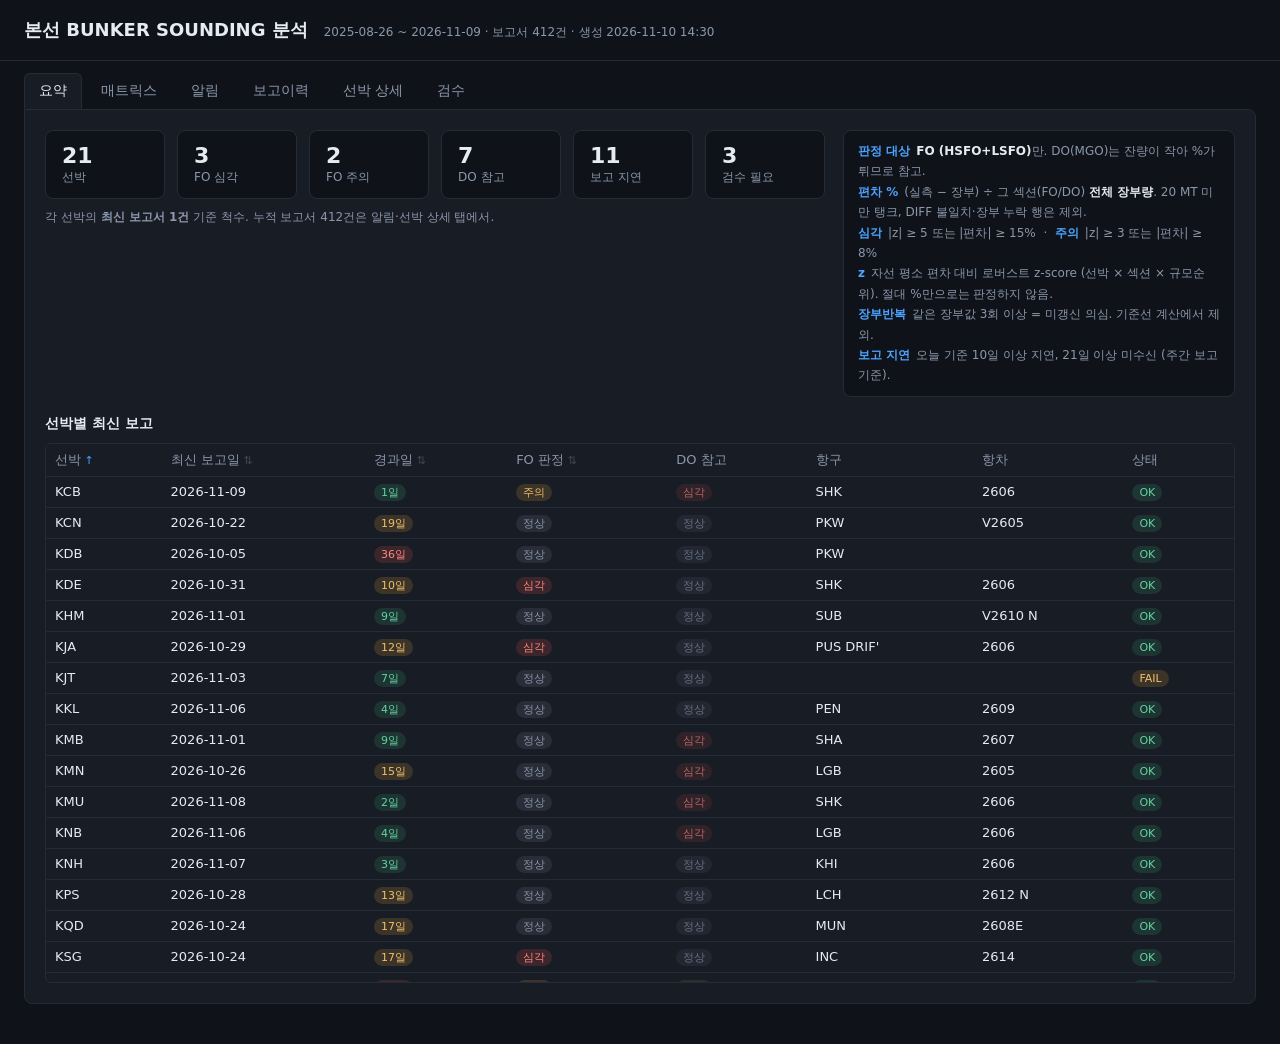
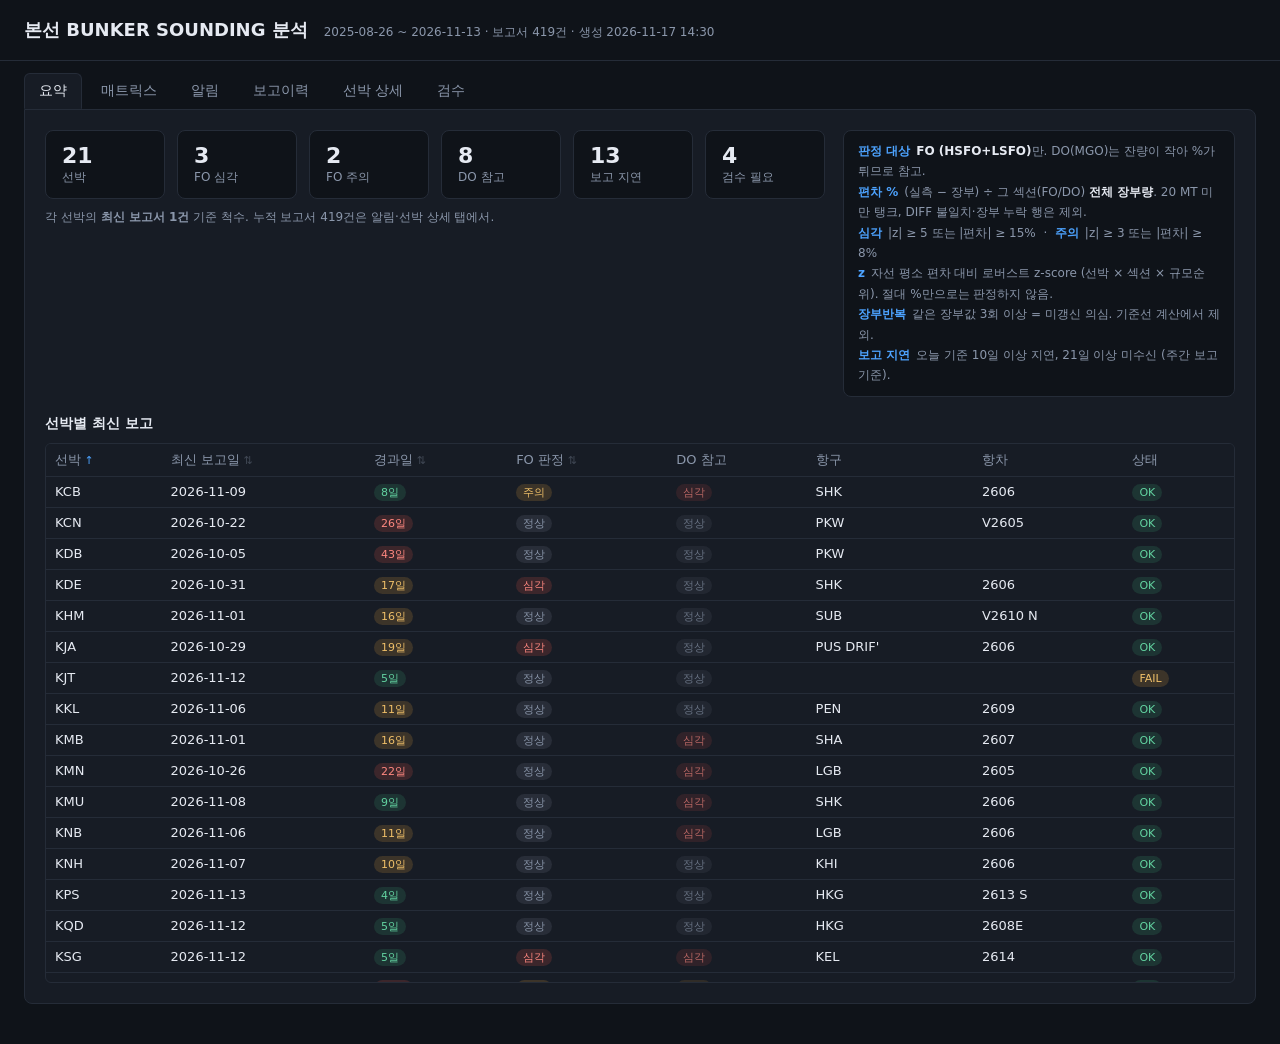
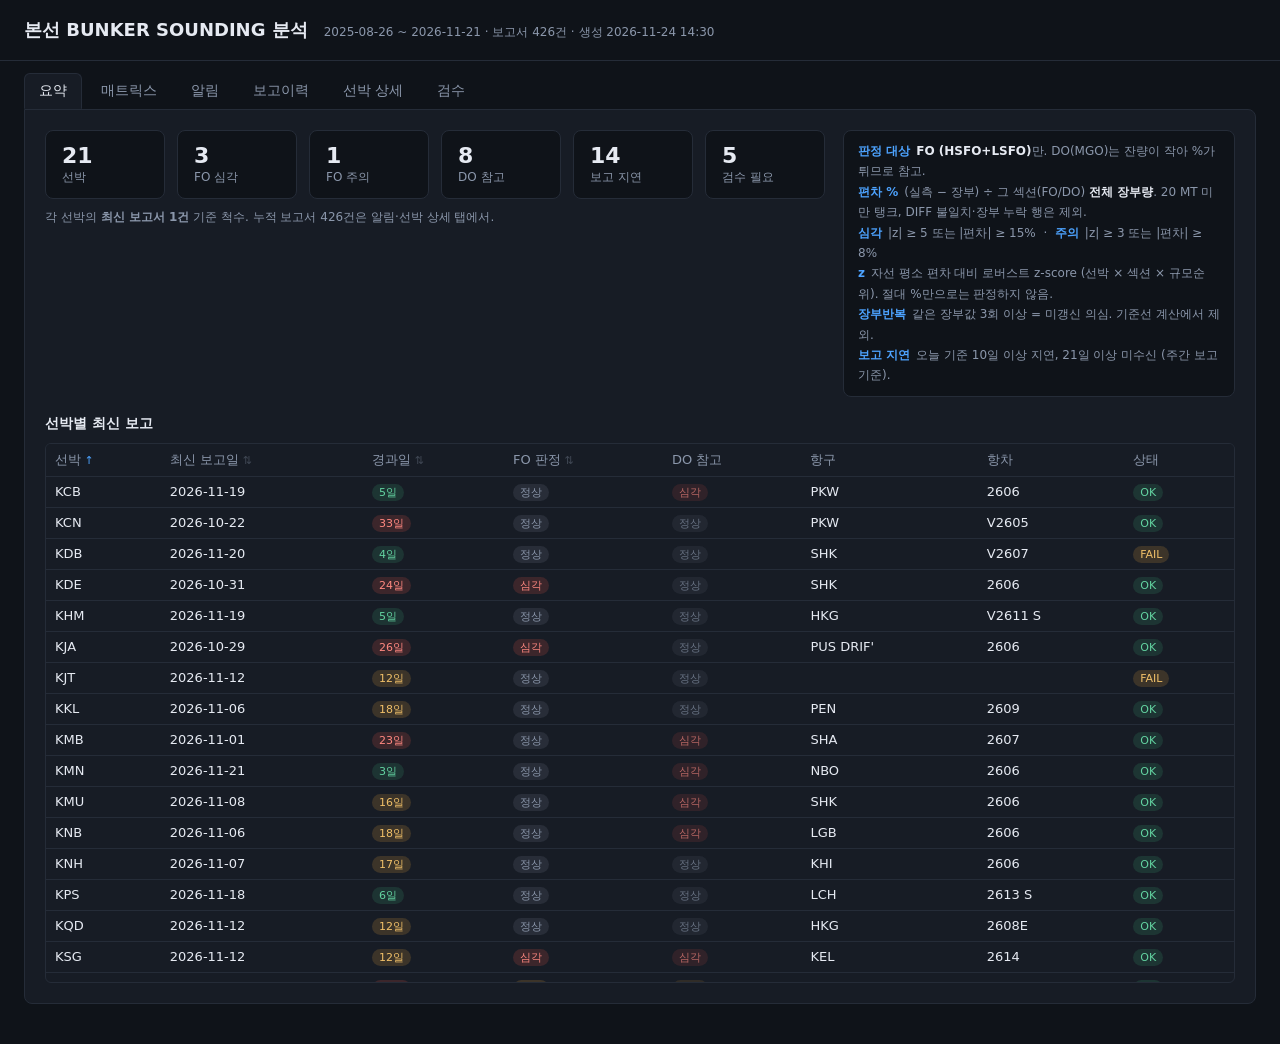
